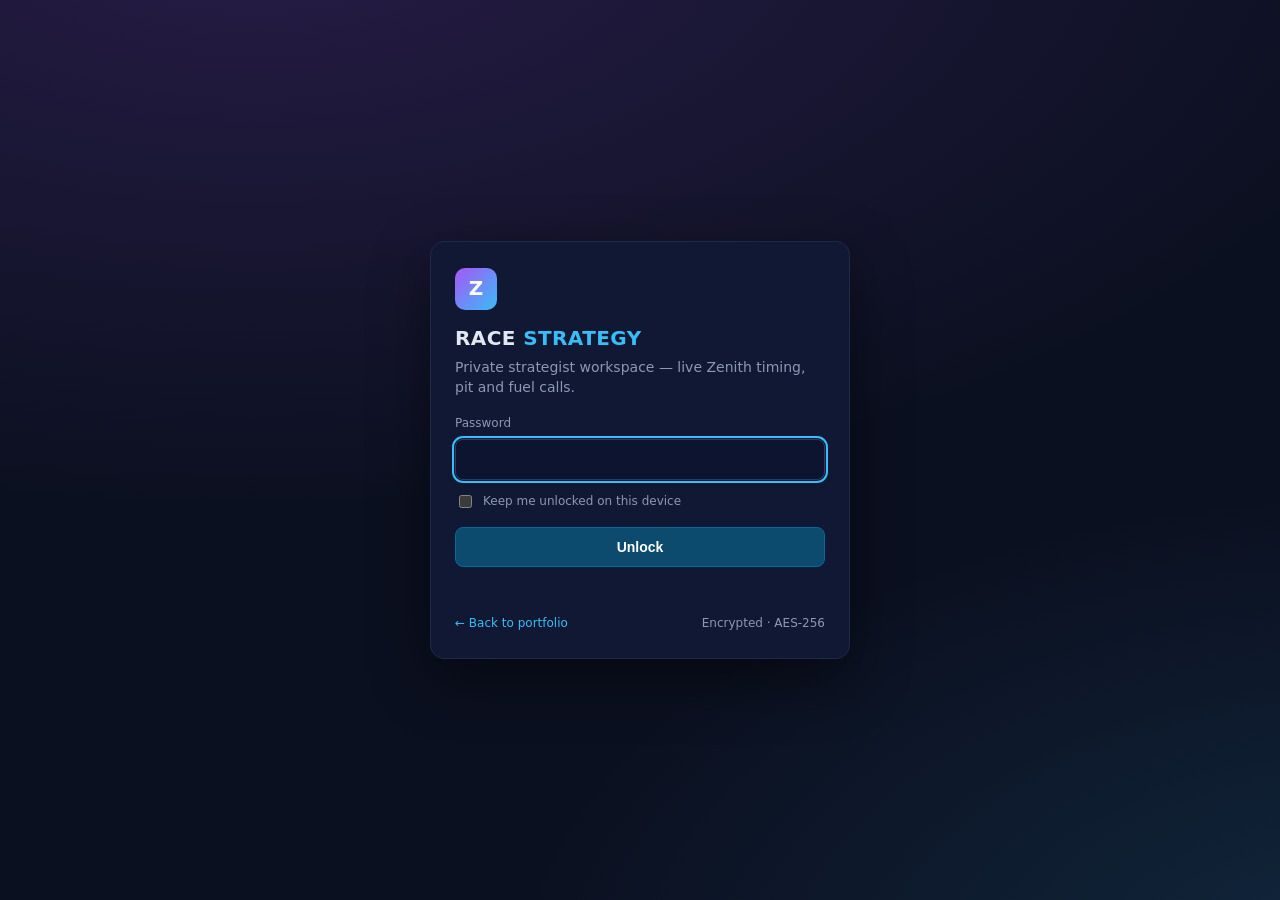
==== index.html @ 5d9eeceb "Add files via upload" ====
<!doctype html>
<html lang="en">
<head>
<meta charset="utf-8">
<meta name="viewport" content="width=device-width, initial-scale=1">
<meta name="robots" content="noindex, nofollow">
<meta http-equiv="Content-Security-Policy" content="default-src 'none'; script-src 'unsafe-inline'; style-src 'unsafe-inline'; img-src data: blob:; connect-src https: wss: blob: data:; base-uri 'none'; form-action 'none'">
<meta name="color-scheme" content="dark">
<title>Race Strategy · Private</title>
<style>
:root{--bg:#0b1020;--panel:#111833;--line:#1f2a4a;--text:#e2e8f0;--muted:#8b98b5;--accent:#38bdf8}
*{box-sizing:border-box}html,body{margin:0;min-height:100%;background:var(--bg);color:var(--text);font:14px/1.45 system-ui,-apple-system,"Segoe UI",Roboto,sans-serif}
#gate{min-height:100vh;display:grid;place-items:center;padding:24px;background:radial-gradient(1200px 600px at 20% -10%,rgba(168,85,247,.18),transparent),radial-gradient(900px 500px at 110% 110%,rgba(56,189,248,.14),transparent)}
.box{width:min(420px,100%);background:var(--panel);border:1px solid var(--line);border-radius:14px;padding:26px 24px;box-shadow:0 20px 60px rgba(0,0,0,.45)}
.logo{width:42px;height:42px;border-radius:10px;background:linear-gradient(135deg,#a855f7,#38bdf8);display:grid;place-items:center;font-weight:800;font-size:20px;color:#fff;margin-bottom:14px}
h1{margin:0 0 4px;font-size:20px;letter-spacing:.02em}h1 b{color:var(--accent)}p{margin:0 0 18px;color:var(--muted)}
label{display:block;font-size:12px;color:var(--muted);margin-bottom:6px}
input[type=password]{width:100%;padding:11px 12px;border-radius:8px;border:1px solid #2b3a66;background:#0d1430;color:var(--text);font-size:15px}
input[type=password]:focus{outline:2px solid var(--accent);outline-offset:1px}
.rem{display:flex;gap:8px;align-items:center;margin:12px 0 16px;font-size:13px;color:var(--muted)}
button{width:100%;padding:11px;border-radius:8px;border:1px solid #0369a1;background:#0c4a6e;color:#fff;font-weight:700;font-size:14px;cursor:pointer}
button[disabled]{opacity:.6;cursor:progress}
.err{min-height:20px;margin-top:10px;color:#fca5a5;font-size:13px}
.foot{margin-top:18px;font-size:12px;color:var(--muted);display:flex;justify-content:space-between;gap:8px}
.foot a{color:var(--accent);text-decoration:none}
</style>
</head>
<body>
<main id="gate">
  <form class="box" id="gate-form" autocomplete="off">
    <div class="logo">Z</div>
    <h1>RACE <b>STRATEGY</b></h1>
    <p>Private strategist workspace — live Zenith timing, pit and fuel calls.</p>
    <label for="gate-pw">Password</label>
    <input type="password" id="gate-pw" autocomplete="current-password" required autofocus>
    <div class="rem"><input type="checkbox" id="gate-rem"><label for="gate-rem" style="margin:0">Keep me unlocked on this device</label></div>
    <button type="submit" id="gate-go">Unlock</button>
    <div class="err" id="gate-err" role="alert"></div>
    <div class="foot"><a href="../">← Back to portfolio</a><span>Encrypted · AES-256</span></div>
  </form>
</main>
<script type="application/json" id="zs-meta">{"v":1,"built":"2026-11-24T00:04:00.447Z","kdf":{"name":"PBKDF2","hash":"SHA-256","iter":600000,"salt":"H9mA2txowN0TJxWA7iVEUQ=="},"assets":{"app":{"iv":"56y6urDmEJRoSZHm","bytes":79178},"replay-daytona-12h":{"iv":"wM6ebYPpcBmiesqk","bytes":190765},"replay-miami-12h":{"iv":"v+0wCL3B6ab4mZ4T","bytes":51216},"replay-vir-12h":{"iv":"zREegremCo8twMsF","bytes":120849},"replay-road-america-r1":{"iv":"9r9epmgrmFYzzISQ","bytes":66524},"replay-road-america-r2":{"iv":"gwkIuBZf53T2Vcts","bytes":67887},"replay-watkins-glen-r1":{"iv":"KZWw10fs/i3y7ZVY","bytes":66262},"replay-watkins-glen-r2":{"iv":"v0B/2vquin7dQQ3J","bytes":52175},"replay-barber-r1":{"iv":"e4GMZqLPY7y4IM2h","bytes":53963},"replay-barber-r2":{"iv":"UcerFnP5Q1E1A8mB","bytes":77132}}}</script>
<script type="text/plain" id="zs-asset-app">Rf4T5FIVmYD+sZIEp9bcLUKLC/WVDrzHC176yDgLmWcEc7cZSc27RaqGyLzVmsf6lpLLxOukFMbp95Zli9gu9CkChJnxF4vaKTDQe6Yi/mqD/Iimwhzz69Xy
+AZzw6QgP6remXNJsWyxvlv5kB8J7ua8J8cPDeIwseYh7vHdTkl7yFIo1dup1PR4ciTVvyGYOnVJM+qO85H2iVW2dEYJUHBHLJsC+/bgWm6rwTYrwUVxrGrP
69ZuSH4IfWQ3vOblDGqju0BptpszviOuJ9iYIjs61Cxm4ThmLsBNNP/0i9s0Qr9RPEFnU9q6EXfEGSzZn1UNF6lEDn2649XdrCVo4anm3O1vXD5P3PjlHYwr
ZglwHjlZjHSsZmFUxP4PGrSVTDxphzhUykvmfkpYLF5b7qqE8zj5j1TDrDOv8X3RK1wWiMA8Iq0UrQ/8ckt3VLqF6PAV02jgmRzf/iZGmyL6pPvJWk/xtNSG
MkFdLZJAzizJmoOK0U1v2VoGj8/4qfrqHH77i0RHvbU/pQ6BTjtReEI8KnZxyGLaLmbOv8ITh4gx8mGFtZWhn3f5RT3rmseD5GUCbOWypZ5KxTwA3THzAO2R
lVTmkPiVs623lZR0AyepgvtAffTXqyjHJI55nL698U0tGLRHZLSc2TnnviRe9wWnCHS7i2UfLHwBwTx9YNJNNQzIuH6QG+beqds/Uf1u6X1TueID/MZBn/oJ
zp5P4JawFVqXC7FBRX3PmZGTh9++0YGsC6M8gBtkTJ7KD/AaMACO674zTVxEAClRavdGRYkCaxsdwd4JyF4iIAnRwcYgAOvGbRx4fqSRe3JYQraG0cUs8nCa
KCnBxd+ne/FGQdjfnLjR4IBvG7Y2NrrYz+Xlljv1aGrKhql5TgEboHyfF8KOm+inVwNXgteQ8pLmtKksgH9PRhulJ8D/qyWvQpO5mS9QbXY/WrNXBCgQPVZO
JuBlnVkVuzuiegTjeL33Oz7WOFBi0JcvMOicExhNc81xCCtW29wXy9Lzlk4SqzMDeydhqT0S522CLTRmMVRtBemfv2tfSkcd1INFDGyfp4GgEg4l6tgPgxVz
ENckFiAVl3tXWYxJpDNbjSG4r3R47OIrm5WRaKx5IKzvHLaeRTqyfL2dGvGEX04sW5gcmqo53DzqGGswXn1pyDrqct1oLk2ON8Gjq89IZlNeGsgFYAani1GY
at9N9ZRKhyrjmwP3apl9hslyY0T3zQ+tUymZo+t2OhGqjDPWUm0n252lguDTMvD8r+rEQrxc8UDigqtCeTgb9XczYBJcCXkAQLUhmd4JfGdGZ+tUKag1W3lQ
gT73si7XHMc4kUrRIgjMWcivqPui/J/JmHK01GbMuO4zc+DiRw3575kojc+7GblEOCk3PqD2ysSXOmyIdYbpd5lxsi2ffSqmtWNJU/O88GgHBi03yNETlpqn
i6fJOESPk3hjI1zKD2b4IHf8n3jEgfsGgZtKLfBtuJ+vmB+mtWUenB+ob8OLcNopVtF30NTn45kN3FT9G258eRvDLbC7iZw+F+5nD9ACZ/s8QsZ5a/55RQC+
CswEAeUTErsTzXhQionhvwWieBpFfRAAFo8ycHD27hZ4KpNHWDuoevMbTTRKCxWupclSHekp4gX7awk7vNq2z/IBpbVD7vGN5MVKwvJQo2QywxDh66ApN6AR
tqLH8YqCVeyHqfmzbNcw0Itam1azGhTr5mVybDZ+O2s9/iaObxDDRIP1hwXP+IHDE9x/wF37ba/WB5WboXZNl69p49CjOPDyCHd3c457+9NK/vrHpCUteguC
2wfJTTNukYDmzLvfk7qmUOdrZ0hfNk0nqBSkJXPzvA2e6SfjlJ8ImsCE0J1HEHUDoWVTH/T02lZnKLYckaRyXaNz9+IlO7AMGx2OJ0+5F4u3OZizr5D2oFTh
D2pP7OyNVWZmq8ymu89WqrUyev0hIHqDF0fHTjHWW2JP+BuuxVYmd72HYBZT5zZyeY4H+/ovV/eQkpRNJcV4ZhvxB23mBRe3R9g4vYOEIr2BeR+tqqMMOuOv
gzNCHZtBTp78Pe6TjhDm2/AlKcAk7oK1TLPvGCCyMVgi7MCbMuHnV4n881sO63eXdheFefbFUA3EF95b81dVXCKsYrISKj36VrVoKPLPNYRJwOz2KJi/pLQG
WgM7yapVpaX3F98bS4LZeGHXa1uwOnl/S0EQOZpWjCMbtr4Z5OXDbPDJ2taDvQjpjUrqeLbny70504CsBZ/tcocfKKIxaVHPDF8NAHSIdvQn7szsQ0fqd8HQ
4LcX4dv9o2NeGXjHAJxhFKqUFIj+s/re1pHBkn1A0xcpEiX91HvpOJYvpL/1aZLCch+mvlOBbbu6Uu/8kZGdda8sXU0V0lQFrbQYB1UF0JPZEBtNfGEziHdp
rgSTvRL0ZnLoIH4YYlDe+E7RsMj/2pmkQcjTcLIYbRhDPSvlgURzU/CupggNq1W9kWpS8x5TG0DVAeRUQDbycONplQzazwL5s5xjeIRWq4IBPV3Ug5YUjKTS
J/mlcEeNt3+cemgjzQFN2wJPValS+qcufuURbh2Ty52Vh3mEnionKkA2gaAsFgGhDhKjty4svzZQTrCSLuMJmv0h7cPCKmU0/7Vmgfj+edV5WZhZrKhUdyNp
AgV3eug34hNwimP33RvbznPMM7whphkyGT37mbq51qC9PTT6aJCZOGZplJ+ddkQlSQshEQda3iZPHKPNucj9OVhWEzXoK+6MwYV/yvdwSsv9MoLjztDMoINg
7k6LW391spOmmPEBv7suIfU3qzqbP7sA+D7fbY8UFCP8931COeoD5oYB7lZqvB2/c3HJBas1D88fLTljxzLMcaQOSGvaBj4XSEY19rE/GvtfMy8W4uRBHNZ7
ij8plV78sTUEc5j4KaiQXbn1zTonWuhkjPel2i3ZujC2U7cAXAOHfi8nAit6bNfKjX2U9QeOEbxH5ItPG13BkspdfFKsenWgkTDcYwfPAfSfiUieE7zAUjM4
QbYYHOhAGgxTRRRwhGiPpau96UXv20CoMVyXy8R0cBbX1Xmy8LIHF20NPCr//wsGgRTuqocy7YTK+8PhKtuM6lJvw+sJJOCz1Oyu4h/OYewGimv8Q/KKB9sK
N1WsiP+QWStnNpfz0AXJIvWC4UpqCQaWG+paqa2vWi6hrntlZYbX+XJS178hnPKFAIjf+8zOyWo2AqaM3GolCNHQSfnrqKtgt7ixmBRx+5lZ4tcxZHgil77e
7qjbazRCsXUls62GK+fZIw1zKiCrWVLauqC6F58926WPipKFlOg0p+vqhky9qsUs7Kef9umg9lBrwVijpONcP+fQyT4YZdPio2q8s6TdVPyZz2+kQFlfc/YD
GdH7ZqHtInI5nsvO7d62fiVflD/pwceIoG1A/jxyw1wnqzamb/9hLKJXnLp546ckll6Cnz3I6Mq8lYHkSqklEcaZ08EiFGJKS2fC3CRC8Pt1uxnYNsvetQGy
oh1cDMtN8owJ81TL4hMOuh94eJMUVq2lChwUeu1UMYpeBrDjXNHvtgBpXc2Cqf3O3AWpU6wJY2JX8ZZcD0SiEO7WspU+1sped9J+mKFKoARD/Ke6ojatIrWI
LMYOqXDLcvm/yI/+YzKuKrRBeLB5s5HwEilf9cXmKNGurlGsO/9uk6yiSfAUGsmnU9KarL++wB9IghmDMmsJCHQLKBoFh960l4398uOScKrPLX1qlrN2GLbR
XTJBPkYTyAQXqCQR6XYSrwmZUSZns2SpzpKxdfNCutFxOYmHq/Gdm4QtaBmTAfynSOOQl4PD87zrFcmSqBAZz12juatmjY1G5kSZY+q3dp0ZN27qlQiNo7uW
1XRrTv4f7MY1AgQ++ijT8lYofNpC8vePkP8HcNyVsdoIpdojhI4D/5FtmBGfIpYhXdUvX//43CtNiEbcP+IOe/kQffFzf1qOOlyy1KlETHNjmq6XNOVHk0h6
8V5+w+DpCkrTuQVKcQPmY/BXWAGTq3tt1nJzCe/KO2Ezh5ra00YfgLPXG54xMjGpvkxHhT4q7LBmvjNqOlgDaEuFLjrNMdfmRbHDhcSzCPY5rsGXtCJ+Hdm6
VSs66zEXnk1/jTd9BIdQpWd5krsIzz5Rk7kn294AJSxrzppc0xJLe6hnDgF/7our4InLFOfOA/UFFeOd9iH9B8Bj5aA2lWlsOxBiqVvTE8WJAcQe05pZuoCj
ziGTQmR6rWHwMYiGGzNXx3T4F6oz6RnNvewcsDRmhiwxaPkJEgH4GfBnXDeYrWL6BZjp4HCK2myXGVXlQQBwxEdQn1os3wqW37Vuq2SEFJV9QdsuqfnylSRh
bDOwDUvMTr/BY73uj5GXtV0pWJIoZTzPKZvf/EKPo9myjAd55Y80Cgv5yCoWKM+Wz41cxR4V5Uf/Vkh0MkiHYEbV736V9BuaTfwNddwAy1bT+wMpEMyD0ZrL
9Ezp+U6Nf6cFRfLEk1rha3xzYb0KEMPxjA8j8wpy+qRtGqFidQ1lbhM2iJFLOIMyX2hvcISDOzsc7/bmrfYSM6/Ml88ss5U2+u5Ny+BLbAS6oGQIuxBj6Z3L
BledoEnt52PP09kBvR+7+UdGxQ5uR0n0iqf26GcgCMicnd0q3ixZXdraFXb3ZCtloGUaaWWve2NC5e+uB5kw4G6PqcQxKyXYJ97IKwQFhl3rmIURl8ecDrBW
PGWpGIN3gAlnbG9uNWENA4R7Yf+xqDYdQ+jSkOVueekCw8eKyfhBrE+audCskfz6mZxzhbxoVkyOx68QJ/c+Qr24gDn4LpmnUvObFaTLgxpaXzjREjGN8pZ3
jptkAZb+PLRIZzaI0uoaV5Yd2Q5q/+y8Gch4l74A5lgw70Khy8IYwxeg6/BRrXjHju1S4brzkP6b9YqTC3N9/TRphNgrhrWDz2+AZodtLRdU+PcEhiMUCE3+
yDo4qizEoiyBW2nPIPts+WDFmNG0/o7y5qJ69WBWhBBJ2635w/gCsiRdMsISziQvByl9hIqnk9yJ9demH7Schy2cH9R3icvIteakpjmk3p0VSa19Nywj+5e6
hHSTZ4r+aP7gxqhkC8B5PfjYl9KxjdGOtET6bmLmv1RLPPZC/2FllSDPkzv/+dziFoaIKUwSSUG3nDO6EyCo7oi/1xhuZXwXLjYi2/cn4uCr1KrBaM36/WAh
0qqd8Cy7uZt6+d+OoAu95B8T2zaOITSZ5AD0lIF4oulTGD+dUldRMcI5wDZ2UiKinXHWh8DJ66DLNXr1MidHlUFmFnyWc+kVJgHJCBpR9SPQArmqYrsZV506
u0ITpjM2/jMSUrb+VbSkLY6m7mTqcj/r1v1fg7YvKEL7Esnyliq0gftFYXVvUVHaC8fqS3p07qodSMalnAqLTVH95k9S2vJQuCmG8ri09DPeLjs7yuMM9Eg9
kAVWtQX4DDrvievwlwD93GSkPhbEEHMHhqe0phV/9iNAgpHfLO8xYz/fKVh/6Fmg3Z7fjo4SX3dxGsyPY2bj1ueu/y7N7V6lLLf5LlZ40GCTQWi9uVBPE2w3
k2uGsVbNO977Mh8dDFtKyWYuE/+2KivSSjos4UpkW3hjN03HDadoWwhOnslSZudHEgwkr7u7cv7bUJMWNMTLKOmgCMn5VecMR6laiayvqAPCLeC6YoYLbSYa
/m+0LgQe0ZfbZlIA8td/rJq2syqkqolVsF+G19YmP9iiafd2ftHwm4hZJSKjwE9lpTu94/GVAZzVeXYmlTp8M4Dw8WfVaTsiGHxakqQyXmefpRWY7UUF86iX
bkenTZ7mn+cTBX82STU7+V3RRZPWej1GnPzk3oQqU9LY+orq1EFpgWPCQVfEsP+HFPfeSEDMsLZAq/x1lrSkl6HGc7xDqGeINROpGBwQ7KQHEc8jWpGNxpJO
OjY0Wtlb9ZSrE2xcU9X+cOMI5cSpQxnhKil8c1lMejD8ZFDnaGp/TCoG/Bu7OZxY2hnirf1BI2ktIua670kBix6blL769X/iJn5acillbgfwcfbIoWms2HbU
uFJCL6q0EKkcyZhBA1zhhKptAEqEfufHhWPSXxZ1qdpcMjGHTuesML2+N7IlPYNBjzZT9aVOusH3MP3uNUhf5fQbQflT74s0eZnGu+peqI2vjUCfOEvI/uyt
alAHdFha9qqCgMRsT8162/aQhuuMjjh+vUIFzTLQBNGs40/trWBDW0rm0+9VQ6b6VdY5K4ZhW695AJEiddb6W9yIuyp2z8pSdBHaF9d1wU5CjGs2b+6h0Ih9
PAtGhuFMnk0XynlfnhizhaYOVS/f1BYQ7OOq1ucRG0GqFG5d/YUqerjT+beBBL8dJVsdj+MBuOs2mbzFSVm89rXKnA2rX82jAOOvNZp092DHX5FcMB9Nch4h
eR+8u5KbZhBFiVvH1qW49YXKBR9GwTReG62Lzew5W2ZZY4zYGO99MYg26/KXtorTptcdrUWwwipswiK9M6NSBGvjuAj+CPVOz8W/aPX85RloNnLgKfNPm4jH
n4bYxphWDkNdJLvM0nmS9IP2bNcpVoQUPBZw4tLEcZ7zDWHXxzVlgXwZ31liUchOQZbMFi4TaoaQMZYNZwXoddUHkrUXK4dT3icTLiunQhS4kke2j5YLj74X
vJKxdGA6E/vAoH7XMb7k9SrBWyUb07VPkhrsaEp8jCTTWl+iSHlVkK/hcpZxXBYgZwra0cgSmOUF8sPQ/R6XXyWMNYXAIgm/iiP0DVG+oZY+a50n3Qz+N/5H
+fMSsulsyZt6sKwFgivL5jzTO3JJ2ksqztXwui5+QzadQeVaBjEnVr9+u5DcSqJ/kalufa3/XtVWyiCPuWNPW5KBNL191un8Lx09cX1d++cMbXxPiOIhIjco
mj1cfxoSex/B4hOmyfUwZQ/nCxwaPeRz2SaEgQz5IiZ9wFYKh8LEq3o3O/9pKxBrc1Nmm6n8x67TMTcxUoZxi0U5lEJnY3JhRUn+YdIkcG+bHLMr/qj3+MiJ
90XAIaIhDthgSf3H3vaMUDEMvzGf6zPfi6UvnvSk6LaiQo2/uFmxcypNiV6h7PcB/+91O5HtCF5mJpvntYmD5z+bY68ryINmJi8DU8LWIwohrH1kFbPTPwFa
tXDb9CF2FCQ3aK3S3vkB3ApExmd8sT/OZ7H4HwBrtDQh6QifjgyNgPxqGEBtNO74pnCe/uk67tfgBg7kw4B90Lb2wtEiX7Bq7rhsKHU33HaRhuDqYZbol5sb
GRzPyszFBiKMn8HAE9WRfYwfjn+dZD99lsU6fu9h41c1Ka4+0aylBIYvkFtgb7v523NFt5s/0DbUKOhIg1esiSbFNkO8qQpM/tFi2lPKrXgWfAQm3CqFxHd7
4ETcrqgYtjELDDSu1noVvK+8Sh4FMTBBpHcSl7fCw7S+a3StlXrz7lv7zWmH+tdFtUzCnO1DxSdv0EvkCfDNpqqvK4W6zbA0jD6lLR4c93MTQ2wU41qZsfr9
/zpAbT1fDFPCULktUW0xBrRk73cmtMfcrltBqwthDWkMxoR73a/VBJugnhUKoviVB0oYWAGDFEAwfyB7Q30oyBF374Daaynk8I+9Li7Uutiv1xMhCCoC2mW9
qC4T0Jzc7PDsMdjE5920aAHDhN9Q1OmUu9hjMV7Ds/N+kvO8lCjsiwz8zvmBgTq4yFptAWiQHmOFQ8eAsWi2fHVM2fE0Mj+jtkc98TlYDjMjXIprvd+n9boG
AtZYBdBK2NYjDhh/NhNK/aLkEItdbkZob+Uc0PAqG5PheUmf6Ce20T0fJP72EPMZ+XXQZ8Oe2W08D/7+WZEwxAwNmEvKfkj/CF/8i0YHWM03gb614IgIjcBT
//dq9CGYQ5xIeStfUh4Vgs9RU/gx++7zXI17luGcWRS/GY2OxciGL7rTBME17EcqNJwmkqp3nITVU1mmSnK0NeS/f9a+q5Wk8HdoXBp5TO+2k4S7XXleEwcF
MZXV6FSBYmHdYkEmFf4kb797srKl08wU8z4OLAhiKdQv+xs7wFGeXFJOmvZjO0RS1CSLED7+8LBl0d/N0uH4U0nkZNvn/WqjzKwG16r3f8NYFcHPDgb8zuJI
GOpy5oL80V/Yfs/X6D3EiRKwGNPb0Z75ISUGeY4E4pUZXpNwzkcGuT5Ti+GkXrEJV8IwSTykCqeRYivIk6N6Tb68AL92+s1Lr6k53zz7IGhTM7Brz4eyTebR
L6+ZaSDQPP7kyEABvHU00lZfqkoon0hkXp/Fli3qg64g9Wt18jSfGFYMibhQlDvTgc5s5VU1tHt9TLTyMBrjRViGW2OlTSK98hVUgk5HTKm0PUrl6CT5ugzp
+srU6NnS7hdDPLYJfaOW1NbTeYTlqc34CGcZkwuwfxIu3bM3h9+HLjcK/9bgbw+p1Aelkf7kvJHJ+nFzfJ5Gwpr/Nz7qrtJuiSMa4snoSCJkVil7fcIlm7ng
3CxO7ihfAxILWo+BSSNfX6/X0Y6pY/ICH7+BMuo2iy/E6hhVBVcQFO9zMsJ1M6FhIuKoFc0RY4xQ//oh8CpO6rJtUjncGMMcSJDXLqlwal+MBK6rwrMy7JjK
z+HBK9HZA6uXcypL9UHJlXQI3ghY9NZSgBnTWKYwsqDRzdH3sRnE7rjkOmXjoIdC1SCuCSZ4KYHwAi/OQm/ZbPgw70d7PuIsErgDb2fVGk5snFm4GRKuLndT
Vg6Twdmje/64b4rquZ7nzvaJP4XxMUaJlNCzJO/l1JQ0EIxtWVaghOhB5OBsUamaf7NQJmY4ICe9i/6rFp8cKmnWsNBSrjvPwCAe4pSLyTokvnJe3ADbfDL5
xnd+KJRR/qt3kma/3uXS7jG7laywaF2VPRJxAJ74dC0Ubrpk6KaV8WtyZFHM0DQNEmYfaDZMaQ4TOQRfnMqz+vTY1zvI60TL3A3yxtiFynoxAs1yxrBu8ayP
TOEd6o53KL7x7Hlt8OXidR2M7hkPKzUyXAxa92RhZGFV6DQuicEhH/uKssqMQ7K968YtArNX91S31nE3z8tlqygV3+Fph7OCkp3G+2vzaYLxt6t/6v1FAcDk
RRRhJFyH+ulqge/lmFDKNW0uEN0cEwtR2qNng9cmcg/mwrs8ts0wlBUyhkmLZkoN2pz01Vt/lC6BM2z/BRMMfd057Wk/uzvA6gd2mVgfRgOgHBGErHuv0RXL
YLeL1dlmHlcfTOFU/GucMtSWv1NOcQMIeLyDG4gfTxymcHwYpCz8O5Vj6Mv1X9gQT7RKGHn5voRfIbSW9zv40EyLyMQI3HjUonJMJW93WxnZ4tcLvHpNqRB4
9jfYiQ58OaojNsCRefIR8NYOTWW1V6tZh1BKjwT8WLGMNAxW7JQ6+MXmNsDOqkbyhaui9EuXpuvkw1OrOO3Ecrn4VbUlrmicKhpF4RnOfNcPvYLVTyZNC7HQ
nWXkGefxvA1q2i/qw/JNR1/kGavNY1wGeh/IPRKgXSiWDwE2FCSl+8m9IGbOumgCZnj39uy6fjRvtHTEAyxa665ENZguJ/2mXiYOLdw+kCSfpU6htlyysJvD
+aIglSMAMDMsYf+LJPyHX+bW4pKKsXJY8o13nE9MnznLeU3yTSyLV2S+B8KqDqFzWtX2CDpF1y93RrpFfxten+iydYwg/LrMJUrBznmAJeqpTlLxXP2QiLjN
ozj60ez3WIMIAyqArE+Ml/EPeuWGHkYb3uevXbVDk/+90JPKYZWg4ljY5+5dvWJ7zmYZJx6bzy2M56JrvGYPs9d1+O+IrO9WMJVMvFypkX4qLnSNdk23YUgh
Na2lZkOxVmWQMgCkDpxK01t++x/S8DvnLO6FuDgeSbtVAVyOG6YmLcCtwhNyCHyPlobGW5gWjuMqMsewbGPCFL9E5jexuhHFm9VfpDmqGm1qBzU0AULX/ZoG
Jv8E5sjgrL+XzqT8F8OFViN4aUlZdHGODpmFEfCL/8N7xOsBY5hjusWc6mypVG1ggWDbTPodXagWJ9kBV3+y/NZYXJi7smt0V5hsXEFh6LtTS28gJPRQIRJX
nrRNnKpwnsyDRaPfippwZN4YivrcqI4VpDIorSRuCMisYTC3k92yHOkknWks4W9wng9+VdMMW9BEGldSIZkPAzBW/VgdNWtbuHcqPtWHLvZHhc89T6CvhguW
CARh8HBx0kTG/fWM4N4jUOKvhrKogOP1vdcf3AvMCGzGhhctMBsTGumDfcCo5j24PAzaxpYcvXS3a/3s/OcnkufNOLrCIw1N8I+JUJ0MhlchWQkhVC4vLCXm
w7n0yiow1uDy8hEeOmGiS5vcafQf0XFvwUL8DwZMBSWco0SL1J1JiGPlqZuxjNgQ4uxBlR/tvlOSLztbetaijHo9bS9EXAdVonN7rh1T9hRxGZPudGMsdn/E
iDbTa9D4iZwwvZ1f8eEibI1hrlXpyi9/SKuWEdKArUBEjha/CXM4jcpgSMBs2OFBZkNUMEJgi66EmScu0PQtgLDrEWZfbHfjNhiRpSuBbx9VEtRX4Sbb+rDQ
eYtvYXenOjeJGFGflcwv4Q90jHscl4SBqh2041npgqRmowzpUA/kd0oJ7+RVpEMGvLMsV7cbv2GFn4CWm9Rz6c1ISLVdiNSkGh4Jw663rpcB2HMCSdL3sILS
wy1ESrS/ZysEq4af88RFTkwvcvBfJ6wp/uQ8QbaZrPBQOfpMrk3B4GaY7P1mrccZMex0GnUGgPjjEfn8UguBM6mvd/yvYFEXuemzVdgcbWnGnBcUuZA3NdXS
BclSrvtTgGR6Olo0HpMxApamoU67xhxGBj+IP+Kg93fX4Mlcv6LjPDez4CH/bfOHJ4V+qkvlN6T4bvPehJ1mDKjJqSb2K5OBrUn/rqHRlai6z6FlYXCcBXoS
unT5D8ZReAU+PZPk1YI1LaXBZbvGg97RmLIy/WleFaGb8CP0i+fH7bWjraxP28m270YPRd0uz9Gu7Vt6i43J9kqxI3BJ3oT+XmKOAVEClM2sXBEokEJZXK/V
vIZ5z3HI54+9UchwBs4ihsAOPtRIVinK+otEdHbWSuwbbsc4cyhp7RWp/BH7FZfsad/AKNSvdZSsX3rXF5JCtFIQPNrSPdDNYwQDqwlrsbcSyI84B7sM88Cg
KWdBdwGroyOVpgoMNEO1qE4zvRzRR1c0tf9hJ6+i9XSwshduSTzdokCSru+/OON4kJeSv7YI7JritGHHxLOTIh5iJQsq72q91bjj5N2IFUtOGt/8jUo7hpm5
RVzETI6woibUP3uFL4s/HcOarQfB2xptLBx8VLVk8mK4j3DobxTGkx4/dAT8NXBT/yywRXAFlrRb6nPWKcq9IT/utLQt46cPCgR1E1WabEfayAhieXxwE/9t
tTVL829EP+dAgnt/Mn8M8KFNrAs6aGyuofkC+v98YmWrc7ets3oL5Wi0xmlp2U7q/JSCd0qMlApSQdriDJsFmie4wQCIzUQPff3uGjVK6xDsQWRHDCpz8rK1
hZL2HhVUi9ASu1uIJZjo+Ln/qg+zgCCQ22owBH/b9ah7bHWU4hydiKKPD6eHdZbwXIOE9die1F1LwI6QTd6b5mIXgvotGOhc9n5G2cYnZGWTWKtM+/W1tjM6
yivdV0Py75z64KUK+MKqhUY4WrZZUPgQF5C1SOBX4U/rmkHp/PGvrornN5p5z4rMFX5qAH5yrLokmNKip9Hyg4TMm3pTWVDofdWxjPPPb5GD9GsrueYQq99B
e8wOwChyyDHOR7iDJ55cdcAkgfdWBkFHQdvgHKNnYc1sJ8uQh8F1Ddq7RVY0BPj8BUbkoE8ortaWbe8KUCDQy9havr3nX7OiJy7FVF92P9boiOcocCJmX6Pg
8aRQP5CaHpVO4m2B1L3iY1vQ+i+7ksXGlmluTaGR7sqnqn19SUVqWDh0v0sVE1PJWOsuFRBw0CwajhCsip3N0uD5lRQYZB8tadH0iuis3iAkh5hZRcvAVIrq
q0IAARVXbamAAMCvfWJZ5O8oBT7g5ApYmtcH5Q3L9s/s1yW9hb4wFuzdzrymlhodhD4qNT7eW2LQwJj+2K0Whf/KZ4AmFmH1J123n7mqf3hpScQNkWzlGIAX
D62aSKTo7DZ1jw/5q/K53/3LJBPte6s0jMxmx7bQIvpXpHKmQQexm+86rCzZ/RI2Y8F20b+8Z09Cjw83PyzbAuKh+V4gx9n6KhjzgHTo4guTnXgk1KSdvT1V
2BotFJPOUaWigEiFZMP5tAM9XzU6WatGI5FBkOroq2dbjlQ+R3gykmu50k+MgPypjwWjbCQHdDwkp/Jyox5vy3cMBB3obquxavvFCpFOlFr1k5zwzfIuulYj
DltqETyE41CmZ44HD6xX2lLqymjWys6WEc8rRdCSlLwxOKqyh9ODrhtYx55kGnPgEA60XaffH81F90qZcce7zQxX7RjkdNRqGbI2bXx/mnDzOYjflsIcHZIN
jwCm5IwoodXqUxZ9PhICI7+NXhTl01INH7fqju7UuNC3RMrD79OsaOtXd3EEYOCASE8tifUtwAbPDRik2sZE0Ox6xWYIs+SZmLv7upr6xBZitAi/HgJHjnJh
5Sa1u40aPjdAWNexkmiRtl7NQ8DLju/lPVXWim0HFZN8sxGvEuySA0915KpT2l+HmkiKQgrrgU5v0BNFrFjHJlANzkYBBlO9IjXndPiZSLYLBWBHbuNdWICX
azqoLqRd/p/nzRAB0beipSd9wBraR7eMnC77ExH2sR+66M3B6WDwUnMUfH4crh+EI5oyXJd4vvveu9NXut3WgIHnSbDTCOt7qJn4yHbQmPd8ZyHIPjovyvNG
mJVZgvKzhxPKfSaNr/Fh5u4TT0Kmlv3UaQOlL1OdgRwBPjwCgr5qBUxwK1Pzcu1N4ksi3Qy18XpaLokyVoE7s1O8GVaxliFlIr/QWuajJWxmzNfL6wniZ3EY
N8CmaOFBlkVQa4AKkm23QoijvmJdpwK1ncnCehj+/qfiQS5L41nlllLpWXi/gZDW0fSZtmE0IEp48WNSHNyxNIzTZIYxkWFsgeRvJrrDt6wHypfcVJsCPp8q
ICvuvWrhoqZTcOZzAtOj8XH7f0KX9ceAJSwueWp0N955tUXriupOFbQrntF1YRCjiIB2TE2faHPwb1Tw2n0pHxS19kNmUrS6rNk4r1oFjqzmKfOqPrLCrrTg
b9GEL55evpq20N2iGg/Iy+9if0dKn1xCfboufJAw4hNEceCqiY+Ny7OZSnL+cTSu10QL058oROmaVwu2xFImfjPyDvI97QyeDGVWdKno7AH3NfMbGu20SWcv
sWP5T/+n1rsJ7ILMoWrqKJy5zTruNsyuXQ1L+7Pv5D0aqrmqVYjCaZTnvE5o0ORZmOmIT9RLQGnPnWKAWFTqYhnejXI0l0JpDbpKj6qVW3g2h1P/j6XGHjf3
5F6eLNbYJuyt8wAvPtiFnrtm1a/tbKP5kYXhqYJPXq5YV+l/y6qXWvL3NVc3h2VDVBEQu+8DfNIgmNqniUwYNjYfPLCfiC9rkLl8wYLnIR2XBnUd2r4Zc6sJ
rE9Z3sv18OykKjXnAuRNf/dDCU48iEnqJMBQycMkT7dINXHr16YYj1cfR3XM069tdWrLWzloflKKK5XE7AG425I88A8BjhAPJp+1AloNEEet8kX0iOpZMHxd
zB1Y68EVCYE9N2serzmrkzJPJfvgbJljWg8bLRXBSNgPIXJFdnxYCMHtqF1q09B6+huZbOx/C6UkqIVVtxAjPQlmlLmxJosMDy+QozMo/Oqxnc7JbNcTX3mK
gVFiRawO9PtV3RIxFpmA6jOKhkELP3Gls8SJlOFIJN9Uoe6+80nE0arlER3Y+I9u7OtXFe7pLUh4kQF8VbBZ3I2Ja6g0IVPL7Fm6STHguHn4EU7qAZWV8+KK
BxNdDtuvmNnKwo5HNGzO42He60CNqR1YdWNnBmNRkoY7BxThTb1/eb0ZKBibcrplE6frMPwcH9RjlLa4nduSRKl+tmdlsuJgtFCKa5HB4GQ6T8Erp28j6Xei
f0U5npVvRw1a2KlZs96iGjmAv5QneTjwslJ8X1TY8e6gBJmT6SrNklBW+4MV4Mhgzs9znBSwkWGci7reh7KF3hvTyKqt2roZL31ZxSjnVH4BbSLXZfUiXee6
ib12GtAUrRPWoRS2ZRP7iJJlJHxFbl9Nrmogkki06uTmrZOFsotF3UQf9ylkrWWpBds4EtQSyQ1CLDCR+J5waQ4P2ag91OjDr38FqmO4l+UfL5TO+nNJT2o4
ZQfd6eeuPc8T3kCn90bmmBUc319ehM8A8w4Sj97D6ZyznDGk9HrpTKkScId7oxAW00evLun0gg4CmikLu65OVbZr2vv5cb4nJgT4XYjt+qFf9IK55po4bbib
eshqzZg2CVBSLWfT36ZXzVHVpl6vNdmh2F8MwHXNO45D92qYjnpN42om+ExQZfyX4F8r5+ypXfP/sN18bIxXherHPgDvCa2iLOMNcCPdEKVNgLh2ojkYEcLP
O4rXEdvA2JpizuY5DpHAMh2p23N1o2S2hczW/8+JaHAXlEbOthprUdop8HV9iK2/GfTsP1p5MY70tQ0lMlwMhMdJNmT0hMX8uEQuebAEP/vNoqCr1OL9lMWy
Fa3NUlYYXXT194aQSDz9UzuuCZLXkA7bBExdwToVM3swoYxhfQhlf6pUGf9hnl/QAPbvLZsycJS12MmNK/P2opq3i80vMWf6Ojrz27YQQSkHWP4GEfsYVGf0
RfP1n64BVGvZ2roKTdYYoHgoHSCTa5U6JZWIa6Tp7QwM+YeyiehBuvB0vIU8LGbytHJWfUiftJxTDHt5fOvVjqCCjpQ/sXJfDuD88uEGB2SsHkv4VpEPO3yh
i0W/Hi1qf4UmbT4gJfeiOIwTB1DbZZtGOnoYASblxbM2/V0tPO6KrxnNtlwi90IgIX5Oc4DJZRFI1ctTQwpT5N3ELJTV/ZN54w6x2ATuA0VIYBOBrN81gbWq
QXjHCV20IJu/3F/NiYDbq8o4RP+t0zVVdOOeP3WbBdLEJU8wQutw+qMz5Gr+mSYt7x4ZBRjwbdRjtcx5xUhNhMvM/Kt/QtAivSs1vqNNNbiS5K60aQWOx+lv
9cx+DrR2C8WuQtVi9KwQAidDBTnNOilpepjiqvhBkSRwKjklmxXgvVqI4PS6aloZsCgvmDAC9Qyyw+TkyEEJ6bpxPI3EdmNMr1soyvh+r56XTA38RhixuPs7
ORxPz0TGod7Ivf5KSAAmvjfyhRP6Nf+b+FV24Vf2gRK8Kn6fDLb1BxtVAhA5yZtrP/OJkCnxOSbMkMjwFgesOp7LvVkoZWG5tw7EzB9L9aiGTpWMFNPkDRxQ
Fvf5iCtqeb6RVkXs+SbLhkCrjak63KBvTgYAkzoYcYyEgsHqPuRZwmj2uJ202lkHIaL2X8OsxQhXHBstTkkx96ohDlzCq8jzTFkTSo8DnRdr9Juo69WR5AyO
jJrMFLNbF0TPgDGnGulnbmPmz1uPZT3tGO6ZMygbkb52gybjC7Sw1QSnTtdK3WlXg4U1LP5WzXzOv0MAwJKkiv/yF0hc1Y2NTJMpaL1EJLjAsWv7zEjIjUKq
iPgPjEFCKz/hmcjjYPek2FaQ59pTPrK0As4f/olmyZ19uJnaQX1OYvnb2BLnRSGH+9kdPTQ8Q87fW3zVkGUgRAZzETCqQOCt4JcZxLZnl0KI8UJi6zzGFjqq
SL3fI6eM3RFu6oCQXdEOvb/X2TXiYq8RhejEgE0+Ci2nRLJMuk9kQLbby0i0XBuiUMeGGeVjqnX4weAtAQC4bc3484nkdLHJWpiI8uV66meoJmOBhGvtua0C
N1BKusxtohXeBTtGAGdm2x6X3zryGAiCNkplPz6fB5AMdZOgcA+stsTe0g3rSNjKYK8dw1P3HCN1bq/hLqdJYwFENiyZhaB5ROQ4WaziZGcGdKvSPwyfqAUx
9bMQN6k4/KCR0c9JVggLbc6rBULtTDTvvRb3WVmEYYAHb5F+DSyllyZt0A9MTZ5VyeJIDaLdbgPuCz6bHUrkGi3rETEI5Rd5szEWraC2VuhKxKroggJU8zwv
zujw2AJFpC4TQe1ZmS3JYOpkpqWJV0F5VSWAjTTJChPpslt5qfVPCHbnEMIktQ0ir8R4XD1tenJLsSlEcVi/p0Rj+cVphkmhVxK570OSUgtE9XuDV/x3Ceyi
JEuiPUan0NtWwLnSzEPL2aHzPfZNY7GBLH8o7kmAR2OvJu1NCUzY5paMxU6hbeii9vL7nFDJpw0wrZ1LPy/ywDZmqjMpxG31hiuPLy49qrItTQS1oZ76NxBT
BKM8uFjGtVRtf1TlowMP0dJ5ViqEpF5okVYb7wiIFDlAmhwuY9DqRhLQT/Xrn4F/lWKSjeeCXYMCYnOZQZfPJLj+y6oz/9C/5+FU1Ym4zLe1wGT+YLlrlsIg
ykQre/IE+b0UddexIPTircaRPym9nFNOGULnBN8DXkooqw1xNEXRXtRjS3qwT1TLmqrhC4eEmeHVLIuHaqs8jCLhzSCn71rJ21sJBn4WqQE+2W7nXkd6O9t1
EgORWk9x6jEDJn3qwTROliIfd3xJWUF2aJ57qIF4nWoFAd6eSOB39+oXJdq+jm23MRd1niGtPWEGRR9/5M0hBV24wkXWrcjzI06xhas9mWL/FGvjD7DdBMyl
PxeC6v2Ne+hIM/5SA8aCTVCAFOS/y3ss6K8uo5fwaGoo+LXu2jhxLc+XODI3RNBN7VyCH3MxBdRjI7YiMCSCUUVrLJ1AJpKeqr54i3g2f0gkw4NFRjeGYYoX
113/RMyoav/yvkmW0J19MMPnKQ7LxgWX87e3xSaJ894o9QnW9jolnXWeZWi4T3NI73qr51eVEB75okkYj+/LcM213QsAclOEOJB/BDyy3GFzc2NnejBocjNv
IIP7nkgbXfvO4HJMbxPth3h4f4hYAcd8xFcpK7QUBrqkT3lyqkxsomL2fHGwKncdRs6Dx1AzF3aPfXNIzbL6cNr5DozWWzaz5tswtTxtumdmtkEDG8Fmk71h
kTfPejElervVHrqoSisd23UvILeCYt+CtmNA9rv/vIHbJvac8IKuBsgA6rsGN/eKz25pm445Vlay12e7aWGqOS4VnhK1fLBnsE24hConPK2w+er2dMvErR2T
CIhyoNqY1L6XSpVQ7QCvxVnyIEwVH7zqiDXr3WGaLLbnjFY5My6ZA8kahjUEju/mfhKe2TDmocZXfz5/YzDWEvhnU5VgNOZB4TCrieGPaIx7M0GHoqrXRCim
4Yp1ZKwprYwX6I+l48r0AirTBU98CCAk4va1IKzarG6dowSSNcRunEDQcy/iDT5tv+Fp+oSifH2ZabBWuDFquyNSA85uTmMrKd7enuohds364QxYCerKUyjq
0mCw9Y4DQrcF/8Zy2/FjtIMaJRyF9S/OxCCRBv2siagj/LyDtMLmyy/HxiRNDNUKPDEXkpBIji3noU0YG4D0PJIzCeFJ5Kxdrs/AhE3qdKH3Gal0loljSLkf
c3W99D0zIHyFSJ2CMPSPFHjuKYhrwoZq2o3gOntt+4ZADrt3VghDWEG+QOgx5D/D4V2bdIMlvrKPvYspdkwz7wWRip6SDJD5aENFuQ4eB2+DupntCPvOZfpe
I8oNnDVqOOfG3Ld17qSSzjjMTLnvJUdUX5GeLj0JFoZjpHbsEp1ScvBWDmxG8KngGcrPJmzk7vLVXL7lj8iMrYIV4p0DrCWP9xb2PpFM1807ZLVUUhA4WSy+
GyEK9EriTRDkdpI/9uMsWJ/vcRvqLbOx95YlzlZkAZjmhsJWbUdVDG7wxYpaFISVGUXSMSTaaVme48Qsht7ae2l7r6DzUAkkMdcN26d6doEP+kcxPMSmkxxc
FqQeMd5Tarmhn0c8vRjE5CZT4+UXvsUwA7SCbXu1um+hnwWDQp2JZ32B4QOpZaCDgGaqoL+5erq+qhyd62wUN5mkNpEbdM5ORb/mwSVXoYUsPKapmvRCbTP2
3Os01yGeI06bkoc/GWs7RnTX/y/V+TYKvL/wSUgRHrl2+3bXHF1oAne9JsrXCVSjBwiJCFOXnYkxDR4fakqauVMwn3YwDY4XWdiemDQg5ZLW2dreSah1u7zG
rPMBFn0fqZZYmMCgVO0XB0JDdGUNSy/OejR4WKa0JqF3uT/xXpbDr5r2Vz8snTEcSmo5YYRsZWpexKyEEUAjnpFp0NH/Kw46dSbYzYNUPzePUHBNFOdtQXop
OJY2UtISI3LpcoPSkw3z0WHy8WV4a3rEukAL8vDksDmQq4ngWxfj6FJWrcIE+3l6hObvKZdFC/7QzXsUwcHTeu9tPHmdP0X4Hs6D3T7N3IxlcVWjlV4i13U9
nStJYYdQJad6w3oHD3CMmownhMxh7YbUj+8UWU22EhVXMfDA0G+FToADcTANeE7aqCAGwCDbzE/Rw+n7F7eqBJNHP99OmZeaC7Mzly0d6cSMLMbN1g/wML/X
YL79naMwcI6puM/uMg8+4EWQ7oTMD0aH3XxI5CfqU5urEI9Ofi457YZBWW6hWSH0zowufM0K7LOkQ9xpvxYSWt2YnKaZH47D+/vBe5UV47S1v7nw2Zy77VSI
iMLXzPKtKsvQY6kTPwiCBNoeFmWG9QyF3rf9g9tX7SLYZVX6nJLeO8vSUqv3MrFsyW9iBoCZ1wGQ0l1oT2FU242dUCEzMxCeBQ+bEWCMd7iIJSvabwUHGdZC
WqONh+uIKT9/oAxaRgC5dzzuXIGUt4rprazUxbUIm/s949XJnl5zPcG6n5skznpnG6/vctf+WT25y4Cqnj1yt1eJ0mqP30X+Ck7I+EsM1GW6IfhDIqvviXum
n9f4zWGh584D8mVsD1rXRzPGo4fkijYFeA0IO2vysMAX2QxIpSXH3wN/pZ1cvVSRLpZSrQdhJlXpo0JeXng7ayTDsS/Ykqyi/HeRJMU7iICiVtll2+glrXtX
aZiY7vypUy9olMFGJtAxwgxejMvfthoMvGEea6LZNEMfCfgQW3Z4Dru3EJASQlJ/FeW536AaoyGwb+DAGYgHzwiccdbmuKHa8dzeXHYCYCLG++rQOl6ladeb
clhsXPWbMiLCTBxEDcjco1HuW8XDnjKTYrZjl4m0+d/4pRvEJeIXHuJiZ3bZiOhI4czrmhWRppYBSFTKjKWd1aUvXev44gyZsu6Lo6K/ngZ9N3rwGzVbahBO
0bBsNf9OqxQKLBOxvgOVgS7P1hiTWOkn2KDKiK6SJokehU/zet3X6u9d1X9WX3bh7KjWZIDeVS8vG2mjC5R3lpUEKQtWYyfmT/vxegvOde2a/m9lpsVJ7iYg
O5dDFPygJzLixbcjI62tZU8uinvwBMO8knNhu94lKMdxs+u+YkYU479qEq3X8RAQd7ZhEd9fUGpV5Qp7C2LaNIUQ87bfDCEs+RtAP5FDIidmaJByxPTnbl7/
7AynN86iRFYmaPig1CgIFVFUAhKs4vmPZ9vIAYWuiSIBImox+7uI+RmwfCtjCy8icuCCJDQXqxv/QbpxefdhtBGxp5zFcxn8Bythf1y9fpE4lcWmD0mM2e9b
4slEGwJXZMlj9OvfnHXWnvOFsJyMJ89BywLj1zLzPtUaqfBMganrzIynkq242oLRvcKyAQG0xQAPGYu2heqnffDmhOYvhBgOqzfYhEMlJi4RVEf3osMzlrK0
mcw1ZoAHPvWpFUqf2dcME0TfFVTaw8KtTUW7n54K1U8wx0FMxFMOtWyolU8JjPmDQIC0TCzqhp+c1Wq8AKKTmxFq08PIxJm7lMuttMcCmHkcGQiP4hHu17lo
aYUuGAKgSabDHBT8cCg7CDhKvb1k+m5CUfYmFLsNhS4Yyu1lcC0bmTOX2KgNJXMc72eFDk2XtpNHvJM3j/SIoZ6lFBDJhUBP89WdwA30Y3cdY/tqlTR9M7GW
olRP4UHDGNeKq/7Kc33lPX4F42iuWER3uAhPkj/0wwT7Pz0dfbueCXLYVKST9zOVBF9zzP8tssFMzn6k/SiXoCDaweHov96io39mSDXx3aKcB68N2xVVVSrf
adWbRqjpPurOTQL4kMrfhM9gPojCn7VbbihItCB0548LENPPM86j7KcpTDHPH4YnvxBD+qLQt1CtmQGjA8sRSf12BwCwwtctKZjP+8jRHhHlYTjivOC7mGjQ
W6GcRCSrmacGb7Y1BFeZlRagh6Ppiqte4Hl+6yW2z49MKEVQ/n5Mj9viF5Da0r30oAL8AjwXvrjzQJEPKmIBGVPWIyWX4gJAZBwIF6X/FcekB7OyS8MgFA/X
nuQufCFe2KFmIr95a7O1f2R8iuf4RSda/e2Xp1ZKrpt6rA1oJb9sNmELp4o0I+acPv9JO44E99AZZVAUndnzS4kshj0UQ7ZJDXJPlJVoYRUdpT1kCG4dm6mb
l/7y4UUrFkYD/XwgieawiUj+esTBOCD/YpfisXM/4vFVkfVoRGwq68UbHZnSIRzs+k5t6jJlbvwzjESqsTB153iASXaCf8PQGBSLBVmyctjN0eI8K2+CfkbT
0/vOYwzn7nLKkw9/EsTBdTpuGs+83fwRSCDRjA2nTz2HWRXI1IynZ9B+dHYcOxLfffKLQT7ksC7lsS1ZdZ3P94D3FYnXhqzcqB1SRSLGUElWaahXgDL2Tt4O
81lVQF1QeDc3Wc9vJ95OOpT1vXbs65gDx9clZ8OGzvV1GdPQwDcRGZOp0ooxf73Q+2geWQpESwPaYxbYLkU9QFHlamoz8LtYjc85gzFk/0lridIVT0Z44Q94
jwvyHMZSyRTCuug58V4ZMq4yJb2kiNmls6oa2dCoW7fftei/Z25SS/YUk6crlUHQ6oZmP7HY77nwLBe8P+Q49KmtYfWTNjIKkD0lRUkRvSv0wLmvZ7u9T7le
I4hytgOGZvEP/hxy6RJDoB9H3FUAKyAYgQElkTw3V2yn2E2wBBokYH2iYI8+Lelk8bBErWJecSv9lGviVLjT/SYYU3eWNgCJvKIzDUbcLqdFfkTmIHPVsqmj
OR9yAbJOEKFXcG0qVvGzfmnMfu7cbXc6/YyBiHu5blS9DZE4QdZqx63aKEj5DiexoPca6roBjJ0BsWunBzLoJNQOTsFddLxxUEveXcBpwyhVnfjpe+XpQxLg
uRRrN+/ACmFFbmMn5gqufegknNC7+uoVN3Rh6Y8Hq+dwEdDwmTXK5uG604OSAVE+6AE6TDX0GFOHenxQPix5a84S2mWvzQhl9NVIFnCsdmR3rCEJ65ghkz1J
YApk9/bpdPDYzogxmJzYtSN2yoVh9vwm+KQuMef67iHGT//oV0Xtq+Rh8UHKtJzhxXVrx/qPgavgZsMH6WjqAJbMGe77daBoVyKfz3QUtCY0olk1Dwyab0cQ
lGcQtquvksJzohhkmuGg1R+1BR2LNW6Yd0XZwr+S26VtAeFzcvcz15f0gzmau1u3CXNdVzjmFdjmpTvfRegn4i/6JgimVJDVh6d6jfQdSmSmKs3NOqeZo9Rg
Rkdhz8N+knQBAnD3SzeYS44DDreyMYfrniSPGyFD+45rtlHDCocm6EvBY/vBK/ki3BwttxdImWH+IBLXMioU5nz3R0o8wSJFoxH/vLNazGWgRjOur4U6jj3P
dG+tonPAww1KKBG5BpWwO6VSqp8s/MxZvmnnZmhnDpmkvFUN9tWx17CMhKszm5vuQgcntaTOEPebqhq7Wr9yPXRZCvcfbMRbggm2m/lkO39wPxcxtRjVIvwn
ZykeZErL5wA9QuY7EfuyECCuAMpYW7OktVN484V8EDva+iNpBX4iTEl+JzIiC6AVmN52SazjvO7HJ3cD1kvHvA3L6fPUHhYeI44kyGvWdhT1uaAGamIvBLN6
GeGSUjTGaMi8kSR72W2lseuzgU/r3cxRCg/H3JA09QQkd6AmGW+aW4JiYYn1AHCnehVR4D7OhToAdi5sOAe3CuFfDWLaKBw+fiQkNgPMFKKLokFoqpWnqzX6
ZZ54TXne1Yvrcq7Vh51OP6ou44WtLtQqoXbjDMvy/T93ijfQ6fN1gqE2AtKqZTlI4R7dPs6oWuh00G96FAbZ+zcWa0IGCWlwcZ4p9xjDwWPmw8p7YUWcfwxq
3AEv8pfgskAvLskYaeEcjM2neyIse7jUJ/HhxDQzOiBcdAG+UoWCoblQSAaf/E85sgxcs5t/lgl/JoflNw2G9Z9xnP2Y/LVNMcyJ2oNhYAvCyxMAbAa5sk/y
jIv/j2dECwGkax0id3MjuexmTiuJKkbBeCUrdROjHw9J/9DLGah8qw6UV0klkGK4OxiI/vPPffyBiWu7I+GPHwtMYoFPrE7g/FwOJFPxhRW8MBEV7mEUs1UQ
W8DlxNMmjAN1bSaImo9zcj4kkex7rju46st4Z3YFo85HBaK/itvb8i3/P6sxL3/BxYXqlNw4GMmHwoyLL6Le/XIVIvZVMtgzINHlCi9lcS8J4pc6Q3NuFv3X
9v8wVj3xq4TjCZwFfsYSTdsu63y4ydJXgqY3j67+KrB41SHjQGDsn0zQyC0XizVIVP8fL3b66JTOyENahcbttkLl2uTOHH71SQIEl5FSjZDufjeFri3VnNb8
v5wqESMulcjGOhB/+5z7RzER3rFsNWqvu7qRwQr8fZ/fmsdIDlrNVOiBj0JAsuQmgNqFSKclKzp3Zj6g4K1kwR1r4n9jEH574ean6wlLG+ixBksIAI286lf2
mboLLsUy+2XMhnyHUrw82gtXy4XjCz2wYYPdJhDHK/OM0UslJXon7YfK5QnvRI6VU28iFFlvR15A5iDqKVtHqfX7Gmu4PTjue0YjocxXCvZO14+fCJuJpGDR
McKNQlnnIrO4fv/P869KhFnENKiDhVhIF7ubaWKfSDykXMAb2LyOUzV5JrNxPSLl1e+Xf/tkrKbXeP5piJPH8BijxaJpTraJmvbRe+umGfplebUMg7rQnoX3
yCAQtiZSuVtZOn5gU9YkujZ5grPQQYAQlgTas89/YYW/VoH8L9IadelCWQFGgbf/xtK+30KYfHY+hknlMKQGnSLM+gJMbVtGe06mrO8r+N8Uoy+hWvtZA4Yt
u8lE3AKtWn1hGFaRgX1Y/RfWxxK8nDhvaZCoL2Ugxz2ubQFWxODkbOUK7JLcoAPZVeuSv/SSOrWi7T0vM7Zd7GtIbwV/5oAbq8mN2CznU3g9ok4f+Z7tspf7
wcr/k7YebwhvE1auC9+swq/yNQ/lSMfCZnOMbM0bNhRQeorRLlWmxIZX7NznthgkT+GWvWqpPTwZ739KPYxYQxeDgnybFCdFnngHaBKU5eVxY9+rOKTfxz2v
jVqeDz9F9XMPydNflCmOYBuRa589Hq4RZWWifHr8y1LM6y6Mg2d886lQD9x3BZYk6abFiyA3iy/6dQ7LYFSbOqTXLcRdCEO7MTAsEM5RnTal7pVFZkoJptac
j2etONYz2pHhRm7T40al1AcWuxeBNeqcB6I8G6XlMOuKLV2waSG6uL+r1IsIYLulPSoQUZaNXohUrwh0udBnmvpJnKq2rjIuySmdegdJVmTkt+GTdWaCueMv
aU+Jbss/MD8jiHit1gT9v5x1mA69kfBC3zzGBwMC2egFxBc13I+wUnDxorLz+4wSptcOtTaZmHIbzb9yEpP7hmf2npkRj26KqBGmVQ9+qsLj1nG0tZs8TcqI
1S7PdFL9ag7U3hf3r2VxbmW3rXILTo1Qmr4bKsZ7Yjbjbd/JGUKPIXXrsvJouYpcMnKWoep1BmosSdoUZ5xgZjMWIyx59P0z16kMVUjlBc65yDhHle93YRXu
g+ebxi2jr3vzsBo442K2wXVl2fNMkuYlbddKO91inrLggMzIyn+YnwVK9h1bAMYJU1iHrFajT7Vpp0m3WMP/2xGac5VkmIGQ678/4QPs+nkzna6/bPupGz5v
Cuqr1aFQfdCAhm3/SNlzVdACrDwrWq70iskDJwROwnirE41Qdu1Ty2wEoiaGslMyqaS7RXz7/xIkUIHt8gQYHLD5Vgj/W6QSxkpZYup/uLSfTpKBpa4brEoQ
GxdSkfLzZCEdg6E99K09/aKTKin4mFCaiu2F3HlzO7/PZ2S+OyFWoLGnuyky5tsceUTUZiphOuRWC0ZWZxo8rtVDND0FypyigHkKXf6ns99dBFeyXdX2TrLR
HhvD8oJLyj56s6L0rdwZEuf6aqptOjbFBQoef0NhG6CuhU/OfQ0jgpnzrtxMhSlGyaKXnw9EeguToqpfuWzPrO3Nbn0s+j2Q0CaUGeLaI7RacgEM2BHcaG5R
LxHNA5WokHtskjAbVe3C2QvbEsx/8nqKEakd48wPruyS8j3Jd8rgkNAyYO0+WsQ5T1tt/Dd8lYNeMG0pKmgXeBCN59pYXzLsD7Uw0zToV5qixhpFgxJOqvUl
T5x5kOdouHXDnd7oacOJi9wsnpOJsLQhkYThGTQ75El3ZOavq0gPVKe6I0SVW5lNufSUugwgx4uiUiFVdK0k5Qs1D6zo5vqSGPSs5GeLQIFWpXo+XLehBt5V
z0RyBN42zyikDC0LrddPYcHk3E/BQRe3rPBRvS/5qoCRNi6d4RpGCMoCv0nGdstk5fZFxnyhZfeEFpGxN6ODTumxR90LSHE+B7ibwcvG0kgJBwN/VmdUT2UE
Ldjecse/UGdRJiWU7vpFrnGUG6N4VPeUZLYdcVfg905v9utvs8feetKpbtTfZfWV1RvJ+MqjbroRWOmyu08rpD9o2rj2QlIQziGVeB0ATEJ1nHF0qUisHRBd
z+14Z2b6sDgZ88V3eZ+a7UtC5JBXOIO2lw6Dk0Ppu8LtwbVS/lH5T3/fLvhYsCOr3ktaH53jwPXsDUIEzZnqPvzIeJErMiLVRBPoZ5r8w043Ye9HF+pm3NbO
F4lYp7kVRof75gMuLMc2F+6S7gKCTGjSezIivmDxsR0y3gqaFLoLqfMWTz6M1metCxGgZJ76T+6hzXy0yi0RnWYsFRmoUrGY2PPV37ovVRq0i3wuLhaXAMnp
Yhch6zLqQR8QN0TfyCk915Gk4zRNX+q0p9ucIFnKYD32KwpegUPsMdfi8r5yZcPZ8gsXsvfxslSCShkZ4jV1rVeAuzK3enBTWHuNHWgtWhaswsrrCv0FPJQS
EL0K4r48JlSpnNyIVvP65L6VxPeZPChLkefmFQiPi8y1ZgKa6N2E5wErUrW8nacSzDDVEoujySRVpiliwLHG2kNZbwAso6ozhtmjWpjHjIWB5wPz7jM/bKCO
UCEGpOJfQwXIbwOnAcb8cB1wFbBtO5ORdfn/E+ec7DTxiHYXwBqLiN2NRTvXICqmGbAQxRFReI8MnaOhj65tUtQiGRGUmoBJP0YVE9fio/Ruxs72uprJxd+j
ZSCZ/y9MCQUlGrzclgFdtPM+bhutwtf85i5snsPLgbquOMcyNktzGR8kkbQ2aXbkbq5t5gEjKUU0NX2nnL7bz2fiMODl5l4b/FcpyjEqCKKxEHrEl7uqGz+s
wYdmyElptsQbEi0J6UEps/lceV6nN8u0qNdUegK+mSrj6YUPZicKvJlf9rQJqXmGeowHjSzDdVIzG9A3my3q6sWve8A+pk8e0ixo3FTza4oR6FvaDXjImLez
HL8Ioxx72JQOegSqlaY0EMZuKv6VsqxZFuPPNB9p32kU6Hk0tO+evM1m1FQB+3EKW16dJTjsn38EpIKgd1q7Q0/eVpXgvtRswVrfv70CeFkhjDxXNRdwU+Wm
rbO/MJoXE/Gc2ro/eLE9IvuovSoVF5hDnmX8OUcwovY0NwdrHSMOQh8iPcJovAX18UJmrwDLk9b3zTfLCvE0d9v6cILuAAtPJpMvOf6iXf07QZScyLSlXbyP
ZQ3vFqBcpPwx53aYpJRv4uRpvv3IgXzwy0i0CfeQXExStqyaMkl8HmVtouuWFlSxO5JMQ18Sqw9e6JDFP3GJJpUcoj9jD2ztqniB5FYR+T79qbLAI/7T9tfS
780UNzJcXxK/ybIgJpKdBXdlhxsWWUK4kTmBisQ8atplINByRrO/8gywzd4UvVFqoAGq3+SxCVQ+qb1vWqKx/C1hK1UFNt7u8WIF1VAcN6KeMXJpmfLkapG8
7YMpZ5BdEpljq7W0pngDgDrVMwXMZaZnQI2kFALyXOJXK01UOkAflcoSeoAgbjeGJ0JC+zYV5tFQ67HVNEgO/h7xg0gFHT0Y+SyLUX7hzLhcZsZRzjNZMn4g
fyHkJ8ygGc9IEeDO2wgAqjSvbg6eobREZ103GFFMDSMfqshv4AOBh58KPjaE05CJ41lVlavHX33lxpVQ22u51Td3IIFNGUzuP4NCsO1EKEpSI//M2lM4LY/K
/C9kfS0dXFAP/ml9d0m44ee38a8IhAOUTcqIk8GqI/B78GHqDv9Ef6IVuqca2OZklRohfB7rE8fjuzY+vp4dN/HTiwH9JJXCwntNdyHI44ft2vuAPh8l0IXS
ihohfDjL9OEtiH68CxYM3CStfAKYSXVaEKmWp3qIt1kOqD8QOGaWZFCWpEqN8mRQWcerxA1k+hoBbqmkcRPN11KdDX4GCRT8us/00PQPf1xaZbMBBUW5RGHY
9t3luPtjlzdHr7qf3jTY8JaPsTZ6C04msOKkksYplFgMaAx80pja6WTP4ClIKT7dbbdpZp0rp/Dwjn099ulI+ngnAqYOLcXitLHaTR4LjDpl51zrxlRIFY9t
x4uXHWN5B0F/QlVHOrdP08LYI4pjr2O+nRlqVfDvFlCny+rSSp23P0kqYYmKAePl3ot612U1fptfbv0wQbUHSSGxkB+zSFbN11hGto37g1vnQ8VTOEKnaeAb
QD0qCrnsuO6bB7uOK+z+T9fHSdH/WsPTb0dk9i2jM4gBm0GjTA5blwEsHaS/SQZK3XzT/EKdPStVtper8DrOoZDkJx0IjpfRM9vXwAVnVAdvedXXj54kFQP8
VD4tB/yw9C7eoph7nK8IXnWom2ryjg9uppZPYBn9ijwEuM6PMd9kmIJcr3dvxILPrcB4mnnDm2XIOQfKndBrWIYRCJ0KwXc9WETYyXQWV2lgMCMqpuB4o7zp
ZfK1i9/GvGoFAcdCEmTNREjOxyOFxclRkGAKZn8ZicQEzdz/yJ3iT97FgrOgS88sfcCviRpr2KQD6KicJ18NuLgV5hSnwtteFKJBHkBdWt85dP9ikUV68rs8
//dA1qyvYt1Z5o3poA5eklw+V+XQF5Kmal9UNV8GHWoEXAUTXsE6XgKcc0rh9rvlkWj+D35C1RsoUmndkDjirQVUYihsMLPDMnc3+R2nDooxqVr9u1CYZOkE
d2h5MaMN4KIgCgKt+SBiWNVrCQmSpLE2XMDXH319XKG8ahYAHRydqjXZGcmhWB0JN88nEk2xY5inyAeOcW70HXWxaGCgtPPqtHjQy6TQPFA4EgknU7DwJXKu
8OHLOlcw2Yp/7oq6HUmAUswZeJuFT7PV1TsDmyLOoGBeFfK7sBj2y72majAumRBW8Ky25sa5bY5vq4tLaqL2D38I0Z36uDbLEWSbG/MGdhYU/d2kgwAjjcAS
P1Ixw3nIasTpYXaUv6b1q+zo9rW3fjibEpDM5/pn9Hg4QQI4u2A/liO9D1pYaiE5S7BMZ/xQsbV+RCnu0foLYgOKxBf09BpLhoXelwBUQRf25ANRIJU+rNDj
Wjt9LashnO9GThAq/vghTbK8yuSTxEMcTLIuqzneT/NUMbUNGG8N8IgU46NAAXXPzFRNiTmX2MprPu0gUjC5XWCii5mPp11w91RFHHPp9IzI2BU2RH9G/SG5
IOJLJQaluVXljEDvnjc39aLF/APHLCtRizrumF2m/pQawfv5iJEhBCJMpjJh+iZI8UDbANGgVyzvMBrhZzK+AxrcUZrhJrLvpt9StfhUUOlkxFG4WCVwhi2W
YX7owcCZzH3Os22jhVjziKAeeFZxisNJD+2kkkln7Hjb4AqIe1GLFpd50/uT0b4SRNWRplELdQS/b9E7YMwvHAD6yKCugq/O5CqSJlBPcpFlYv98kWL6ogH8
g4gLgn9fmlg5p9trrke3KU2//TbdCIsNQPwC1ZkwP2b2/RTcQM8WxTeeunY8JzCvs3CkvzpCVVTmyW1ur3vm83whawLTIfCYfpUKixZkKa5Aooc9rGkbno3/
qmMVK0W2kxVYVYU2IqEVtgAsJqVrrZ9iCpjBGXC27y0397s4ubc8DjCtMltbCQciuaysRRs0jSi5DZjk+swjXokN6W4cLDiqMlACYC27JBwnqcZlqqL4cjzE
PTD1I5j4h3sXFJI/mY3BOTLLOAZBm6HJ3WQM5aTfIrYTkq6evH4dEh2k9E9DOWM7S6ZNZqx75rB6pQPyx5BxpEV5TdPmKqCsMOPEYaqvMTollmjQnqs2s5pX
UHK7t0BVQfdoY8SR3V0psPPwgrkqkm1VPYNOJ4uJ+WubvFOOqGksRYun7+d7D/yDnnnCizNC74ZS3f0yXR8IEXN6SYR5NgVIJOFhkGQzBUA5KRE3JOP+ky8t
n1/XNxuzwL5O/AzV3A+lQ8mcjWYM+m0UsrvjJTdzOqNIqW2SyzETz9W5fcvRbOtJ8oh1ufWQxWB0JSCa5B2w8edX9udcdKT5X0CXzjIRr11honJFglpF+aeL
n7Nuj4YvH1B3LHpP+lm3Y14QeU/zIgHnlX7yeXSx23SAi0mCIizJJdqR2F9dwr7B6s+RBip0Q5CWvv63Uab8Bntd0CLbFGmDxwYuHp7hfnfO+A/cdl7Jvkh/
dszY0MowmtPXjy5qO2okHkHLcGG6/75AlEa0XG+/wwyI5+YWtkVAomyqD2k9H30oAOXHhhmE+JuJ2uGQMZvXUnV4wpsBx6c86Ag37yUxe9NIQgJIOJ0xmlbE
PwBHHgg1qwcik632V3IMXrbufTtfbsRCyCcX746rdiGyHwfDfy7X/gyesIMz2E4EpasqtxIqF8ajpyakkclY4u/IwHwtAl3Ey6/AMuxkZK9pesP0Fu9nDEUl
/Z+wZ6rMhHRudp4f6ZkeFFb5X0wDDBdhv/pGAqz4G2/yNulfJc85CEkjQbiC3JsC9wYaJF3d1roNQHeHy0BmlqIqVbX5HbH3KV3UfrCoP2hEvZrS5ixBW2sL
MELCPlSLbpd9hPIcC3a5qjVVySo+9Avh+zyDBxzpR3O30/WQUUFnNyEsuVgUm6YESDsGfjYHlEc3d471fgPBsqLV0YRxTyl3/8tXvgGAuyiL9dcZnesHJRKx
WfyuQecc2rPlvCMypkwtQ5HpA58I6XFP0WwS8tMyEa+xxdCPw7xirk3uk2k0BlDkFUWJwwLJr+S/52a407+Y6kmjxdcbBycJ97Bicak81WWEr/mg94SUnfYu
qn+DgMD7iHURYJZxmAEccAdbCtAaIbXhwtMXvLNUNtOThvL2Rw25/GEjYb2toXUV/g08HbK2UEHczLco93/JGTYZHM89Nyp5hAeyHT88HSQ6y9puywa/riHp
i70MVj0dsnMLNJ9cJJ2pFJRP/xQOW33LNkfeLwjgMd5+8MdiYPnT4X6xIh+9PPjS4k1jolyTpHVSvci88QPAsbAOu+5Ffnysl2RAEh7hsjziP0fpjeq1fG6B
CmOm7V4vaFuZry10ZxS0D23kcb2uyoCcJzkf3mP3+GuOreSUldjrtuTCr+cquaGXjKrPQjtn/yXZU2fFZUEx7AUNqkdEKq9J6X4JVSsZh5bulnLnnYxaP/yG
fbFj0Ap/JtLqwupBB5m6kZLBnu3fVq42l95yQhwYdOOp2+7oeS1Xxueek/p/Ll2q0KiVE1an/NFQ4o9r1ZUUuesal9IV/vPPhYvnR0cwCEgpzAB5T7jBWNQw
xse/+Xt08VQ8p7iBLhQb/sBRrnnMfCdFOBOSHr7dcChcUZYAQXL86ss69uXl30Kjf20STkta4nNtAzdZx2makuLY4uN5LvvZXxLDh9ci/B6hZC/z8ZvJ6UzM
1SLqx87W/bGK1dkCscwuqmCHrcD1MP2nmr3tm25AtHr1vAtjReXrcDWnRXS2TwMEYmyLPu+zLVRUHWrWj7Wz9Q8WjUN50PK1scGdp08YLF3x8Bju/pNslM5v
ERE//SC8af4nIhzsdPJ4hKWRUKX9O5MQ/6nwZE/6NND9e3CNHrGSCIGcBip0MbyYvrJLdS8trWwAuXa+uiiV2vE1juV6R4a+vzEEZTxSlVWZhtduwz4N11xG
uXA2XRhbJMJBY7WpsszR8g5Dy4ACr9kBi8lFsj9NLiz7wf1aabIreQ+YpoinZD5p9GphxFbZ4ma7y+TZmOF2U7mBnr2yY55izhMT/SYI7fUOZEKQluWMOjMd
lb+ZmIYKpb4ZfZCEBH9IoERP4OR9HyjZpmhMI014kECuEjAiMTt91WXoCrp7oou1yoUFTURfpir4JigpMfp4gMtV3oiTwq8SfV7L1gAqiXZDQ3tZ3ij9DGnj
f8hCHU7cC23NRXBhpZmrcg0bbCbsqtAPgkMWxzEjdV4XwRl4SVzyviIrKHeZQzYRKgGxBISECEmVgJpbzyIrlG7aOarHBocdmQuscZV2Ent+1nyzxSu0U+QK
xJR/xfrzXdbIK7N41NKQjEaGSJsXy+Nm+A5j87xoY215MFX7f6xQO9Gp0EapQTkzfrN66RedMmm7MuPhyKj5z6pazCip2m5WAbbAYlH5vcD6mCR7hZ/f9Rij
7hvQruiSp9EtqUxKsIKbbKmJ+k78w2JhhitkO9IbLBrcfY9BOgYcrli/VSxskCuEF09qhUGlG4qrLOpNf4UFK6fB0hA1Gd3NDu5S9OWGEL6xGdwuJ2xS7zSM
w8UOdA8wX68FYLZlT2fdkgJWF6tSQlnuUkFhCMHWPYn5wH1EfhqjsXWo1hlFj71vc6Hv0CGLscBS3D28ZKId/IxKhNxz3C0NPm0QspmvVuHefDIBWEGXtpoE
gDtBSvP0UySy2yXDyEaKD6sJ9uyOniD5YBMdP9SoXpDHrL6Ri8EQzzIE7LIEyQaNmMBnylKo/6LXJ0aiKCp0xdRURr5baf1qFZ1Bmbmc/bjfVJZfR/ANAIyA
bdpJlqvJuz3IGpUfBpJDt34ndU6NONcb9ESS/UvvaTR92lFZU5NbeMEsorfKn8LaeZfmZjhfvC0+lMpCmJu2IEZ8loubFoKLkpApgB7JYiwThJMxNUACWla5
2urmOa4ZaOTYdPNFfIeuDBfxhWvdhCleou4HrLfxxRNvTENRdAGKCq1Mzvr9vk8w0clnY63oUeYvPymq3wp680B83+a48FEPBPGkYgvSN1McK1zmvpV4G8WW
7Aq2YeSinqu+eFdQytnKzfzqoJn+DH2hjurQhJNhDCvdfPZlcYJmzAJFShzVBV6vriZ0ISkiO++yY/1JZiOFGQPOr1vz3M475D4ias6AF/8wN5Pm6wHc9UmN
yUps+LW1tyNScgCdpFF1sHw3qtGH+ecO6HWq95xxQhKdV/xxx6cyxKVOXss2MGqKKizzM2Wa1RlEMtI5SSMAHNzYB9oBX61D0kx7SYybdi3ycYvvp6G6eNyC
Q4T7hl+EseXefVUKDXos+GQGNOjcwXdieTvFPB4+H9ywjFTveO03Jv60m4a0AZqPCyZLKLlKdUao4hrQyss7BnQm7TyU3oGeLfta30EpHWQHQ/SFjBlIQ+5c
PeNcAuaAA8heoVZ4uiNnwN3pWAb36Y/EFDFbS21DzkztKqLhu18VJKAn4ylIWyKcJs/+dgrjC8wnjk7dfFrxt2R+CbNYXHEKJWuDdxNLUQMUSx7/FZp+zBbG
9XTv+1f2C9TWctdnuuu1LUNLP/3NI5mh6VYWQ6Q8NZoslIdh726IwChJc2rFX8Afroi3b4h1Adj8Pt9i2HK9kVHho34jKjIlCSgIrEJBZyWhpGe2aOGT3S84
NXOTayH4ZcYDtc16Z/FqVzdegOff7VnhXQnJ7m2lmkHYVd2oRUYZFWb9LmhMJJs03D/yADPCcljR7/3eKKJHLOzTRV1ycaFl3clScF2Yz87DoI127mUppAPy
3TYevD1AyvbsLDXunZ8d3wgEW1ZQjuLuKsg05jKv/ikma0IKz5pQqvmdyfB4RV6phEf2+rNRMMBXvEMPYjvw58jiD2XQRKzD7vvOozW383/t2RWTkNdEu3k9
SRZlaVZbyJ3GENk3BlciCE6h/iFANvzvHZLiiS3btaPzocP06xMy94wjQ2Aic/RdisUsW/DXOdXnzsHfJ6q0+QN00So8PyABHtMuo6tdJwfkVm6ySNXcxPkN
L+VspjrVN1D9rt1QJLXl898IUjlVA/C58tDuJnZNGiGObKMUO1F2OErnbuSPpvpvTUQRlGpUVqgJmXonEjptGE8HHHkfi83TwVOZ4fVsUO15zmMfGn2C9JRv
W1iC/vCQwGGAnYjjFRigZq2zzbSVsWhM/x3TKejRHWJw8+FCe09+0HNJFibHPXXvzK14B2d69uKGZKYq7LZ7d70rf8EFhF2G4QFEfG77toSI6OrVQIIxD4it
pej5FMoZ5DdK/w/Q/OT84pvwZnSP5ReeqldFtK5M/LsA8EfwSMTZYKklO2vUvddNKzkKLv2vEV5dW4xMetBP88AGtssWzNdZfRiwz5/OmgT2BNaASRRTqv0x
QL+rfon3H3g/AGmxypzZrhqHuTeNTsaWVCShLdHEXJKKuLRccV20cEizusYfawMwir9mqtmYWOa7uOF3yg8+OiM13HvJS4uGiT147JR/Gp59QPe1F7/qAJWd
c7T/0Zzz6uqls1+mk8myH9fXRYOcLlx8TVhxZil//h5jbdbC8DQ16Km94gl29wQBJkcfgMTKQFn9ncfbCeUCufFSxHK8qVqiV0ZhB34KGl3upNTuAHxqBqpN
KcS/n9Iuxup26tFpfzqfNPuPcxMPcjhEUD76FnvDPG8hE3CFj+0D0g8WdoZddnt0rBP/n0ICMAj+KNU5UmQSZeB2MuZgrOdETVtySlY5iSHcUMOQabfdJPrY
h69UtiOu8cF15VL32n/d6tLvJER5qmlQKW7Dnc7o6S7kZCkhVUrIGLdAVWhI49fr84zPUkANbyWRhfcRjNkybrz4I7ECL1KBje9RkkdKGcvChqqaFCOcWJvB
YnF+GQ6L1/aK+kTN54yAFEVKDC+5KdFzEf/oYuCwLThEuWboYBPvC1QKQMvRKooDJapzGDZ3mcKGKULtq8tcv9vgoNZym67/35z7qFoujTwSGs4IU33hzZqF
jyhn2g5xNntLfCK9/yJfaRqxDLFbpL8Az8Zwi47bn6mxuHpiGLbCgedCBPD+V6+kU+camtPoggcSKfOM8MN7ICTI0kwSsp7WVOndlooCR8JQCYEoU1D4EiVS
1VEfPqOCmkZiVNjH40HZbHyvR7yw2iw0RJTU7dwRJxVD/9rfXRiC0a663/QHojJFJ3+JnjMytttHLF8eZHaGVQQ+2iM1W3SSeaihq8DQVOT+sszRrND/U/Gh
bl0BbeGxK42hyKtSfK9RUc+yyju59/eZ1MORM8tjWF70Hu8DWXczphzLJpvNoaYrgeYV7MYUU9LKmF4e7qHIkmlMT1uM3EQnxfCeUV66LKIyUTjar9LF9l8I
d0Nu/mmq875p0pp+yZhKRg039VAQ3mCv27PUx3RE3zHm1axqH8NWMfGcE5qgQkOGbi+x9ASCpfevtoc6lTSwQWryziIgBCM3UL1XHo4uadjU4vbLWvYkMWzv
TCzZmU3UOgUB5a12qnQPvDYDJ7eF2zqcNtNgJAq+UKaR9B/JARUofJxs+jsEprju7Qs0dxMHESxF2jjkWenkyEV3lfJ1FBRNON9pwFuQBh7QJkYhMuFmRO3w
/3atnI357rc0NpJ7HNR3HiF577Dj3wHLl3hig/XsQd7W0XHzcR8JbsRix6VyoOFpAcWJt7vUyPaSb5LD3gdIaU4PDj1kjEhTYkoxpTI1bUt39rgV4EfRFWwA
f7oXEXx1mvrtzqE0L/OZrJYXQadnPqzchUylcJyhnQ4MGz8+ndCMhF0//f5MgCkEKrnMqZhzL4BlRmkPK6Cvc8PgEwXsq5hwc+1xYMFB/CFSS6/KAd4jIQpN
XHtyfiBmDzbtAATOm79HdbSSEPw6eVdr/xWsfgiZ106PLm+4yztzSsLsZrg3ifneAWVzpVFeAZavkvGr6ajaFqsC4870iaKXBJYg3ZL2lTBlr9jgKCx9JKkQ
PWqM6Tel7nYrMrxvcYNYFx7J7lVNFrDxwoPHcK1Sv5Gdacs60dzp8mDqbXVuKLcWC1FDzLeEB+NiuqKtX4WW6swtrDssA7Vk9X6c/Wfk69Hhv2UEFdBI7eMU
B2jiH06MutZ1dUufvQ+q07XmQcb9zeQf5eyLVfVIEMo+1m4ZBiAy0QggVYHL9cvZurw7IQuzXTYRBsUhBrB30oZ/DIGF0lCCoapF5kVjOeODZnuuRt1fbVxZ
mDQGO7l++fCa5EaxpLXoJhbQWHudgHdht/9k1ub+kHEvYJ4m+suSdE2pgRk0YYpKNyDJyyRjsTsBO11dyRjNN31X/Yuv/IK56FdTfxTTFl+HYwUDSH1S847L
0tSlE3iNW0caeBgCeIFpuvpiAzDtI1Nau1J3wZVJL2foF8szkXZGgIV9YZHAhDmYPOchV1IH/kqZ/0bgpEJMCGv/GB5p/+4FDHS+BJxDvcMgLaYM5+4jQx2m
jptK/DQfG6M0bVULxEo5GjLlex9sjOxlQqwkD0xlzboFJMEUWBJj85U+jX0nXaYijnLG1DTf4iEhX6ugi0+jOm29nAYvR+KInCJwHD1TP5nw5soBYUNrrT3V
dyX3e5ZSmcrdGM9W0islT6D7Yk785SNoqaLSaM+dBuhL7Jb6eAQ1JNB9itTrXwmj8TSiuILuDeHBmxGT2CETYVFhmnHszbxqslOewYYTU6mP67yC+zqYywAz
qYrf8xfDJ7RrFHKD4TZ5nQLAaVVT96heO5Y922S/eP+vsZaCtgImW/x68b8QObqwIDR8kywE69MFa6Uj53Mg6H+/NlqXJU3ZJqgUxYZJQ0MTo3SBab43kFFb
FZyt2CqsQ5GBhcij9AnA0RtstBLc4nngIWiCxC3VyOTHfTNdAV2rtLZUfUkAAEw+bbcRabdSacCgMm3XcbUxuTcQc55vUfTkMYOAGphRQVMIgoG+FFXxwJV0
yIgqSfTILRoggBog4iqM7es1bzmvpMFNslSdzqfCxNESCDiotWzYZdEFgQb95h0j+eV1MVYYm79jxrtRpB3IsHI6P1SU4TLkzDCHEC3/pwCZaHgsz+t9bcmy
6pYYCkspeFrsFvnmHD/vkNErpBmp7vjy/2KJRWWf/VMveUTRAo6eeNKgdiJPwC8bmVTQ58MwqwZA6LyAfD6PeOBYIj7CkgNsKLs0DENKonSYXXxr/Uc2rzLY
sBSqBqXvaxpI6npgIxyf3eR/nQU535qmpIFDDu8Imv99zR5W1n8H2vV8tP+ICGvZGk9239TKlaO+Z3rlVCbTDnnSexOQYbJFTLN739Et/V0GpUlNOdq9Xqic
7UnqNf+/E6893no28FQblb0hbBH/LZWmMIVb4Ak2c7KzmmNpbBN85EFSEeNaoxRTBQZ0Ik4Wp4yB29la2YVx4XNAYRZuBDiSTKIPQan5RxUHv3uElNS530W9
xQMDRZJxmOwIuPmKe3LrDlV6pPdKYSNFdtwKSBLKFjlGEomQtmXZ2WleuuIF0/raLHkH8bco6rGrYbFHBzvxFC8+wzAh8O4iXf/or0nZQASKI4+uScBmOili
ZJ/EdbqkoDowmMsN+AblKMDN08K732VkH8cLzGI1o6v7ReitMWzDDvaeprYvaIA4AbpBDHn/1S4K2gJh1/ggNtIdyFm6+vDbrKzMKwAM88MPDazhfERzTeaU
bhujcqQIYKU8tNiXbHxhH9zF3kG+nPfJSH8irepkITgauePZTY3Z6iISNpvi+5X71GuEjE8MCyws29aSPTirz36SJXDCDRAnFvLq56oavM7Y+pDHQxmTnIR8
UzP3Z5og0C2bnYECxkmHo3v6yQ2Ub1MR793T0r1QeNlElBVVKibDcZLDNMQ10wUsyqxn4kuhC4zY52Jo23NTu9y4wck2o/7h8m+vQwldt0aEJEXdk04LyJrW
vZ+xg9Q+Wvy2z1QmsupmTUWan8md7goUQbw0JFXC7lAncm4SJOOZ2EasDSO4HxHV0/vfcOBrzguHL4ExtQdHAAejsRKf7WbEeLmOv3NCBdJN+GTUj32FbIqS
9lwalSb+hKQFnrjYHQUEH9sGtBglqLmMdLwg98Jlcvwf078whyOJBvHke+WQwf8DGQ1U3xhlMxfGIZFENtI6vhhQvCRKh00XnCNSdx4i3CHydXohILZJj3AD
6eM3ppAv+dRwWJtZqQGn4cl3pDmmeBCLAzL0VsaISxr2AWqZoOMlpd6+LCTmKXLm8CdiBIP5AUzr4bDms57BrxL/ADBRqh6RUs2zRBzVYt2GfbzrHV549ncp
NyUtSiDcguKXQhuGkSe9rJPclAlDyMNDoJ23RzlcSK4+xtFLPIrymboAGu3T3j06eU4vgP3b1BxVsLplVcjRCePzNsovV6epw5TFrObbu02rPiTdl6q1Jr2o
HaGgemclp9wYvByshR9Ii5Wx7yeS7lrIfx8i6JwSF5pVivp6aIJ5VEy9IUT98wjf1o2YZ63lzEah5jqMwxFuqWoSkEsBUuK9cuiSbP0F0mBeYhb0Sg/uwzt7
jiahXEjj93gljZpZFaMGgFngBz3z4YxKAlB1FepBxhWsmuDcRpD3/I3J2lZk+y/SS1X4qToK+2lNfbLFwKPqR5QkGbZ+A/xkg1xX726rhPTowsNUQbmXYyDM
ComyICj8GnJg+5A8JE/yb5DHfkAqs0Uf2+/uQ0p7A5WxJqlv8jVd9nNuUaVkkcMp03ipKKrhSmdBTIfk2haFawwzB+K3jmePDghwoNYP+y9i8AOsL2eYLVWd
3WNhfuxRCJ7McQFYun8D93yjmw6ugsuddQnFviyz8FIHYjPMjAhXH3Jrh1n44qcLg2q+c4kuL2eFnMnm40muGRJfF5I+k9VAYmbgwIFEucjRsP4HwQXzvA8Z
TRvL02Fj4qycHiWoaKHtB8ZSRUOyE34AeX2QOWzrV3cwARscDozh+iWqMPdneqZmOtnt+CxWVWj/PrnjbrHoaqzNRucDxl3LdAvAg+agmPPOndh7nc/D+/qy
AE+LJqaKP63AJbteQmWXDws8HiB7mbv/gOHpVOMD3pvTiCxv1roJGrcUq0kKpMFQgX3EdRls2MEXv+ZlWWxE0dKslTAfE4dyEZEDtkNAf2jEUvk2Wxq0OJ3N
G8ijgRaKrZ889cavPl5ugr36eD92RV2OmFKp1mKOGq/NNrjMdMOse7BN4q3lrrbLuxcY56saNQJmDlKdU0tqTm7D5USxyBlRv0NgKw3ulMJ+mW6+4xHZQI1g
OBR1yqx4iA10gHRo0aUEuvof2f5gCjcYLlSR/XmzLeMxYemNdWCk0wuVTp2e3rQTfHQF0R6qotBhKJF1oH4C+xGPSqRiQOlOWP3/YofbsutHmkwWRaTGMKHU
f9Cxl+r74uTkGgqFoUHJ0oH6Fn8iXZ9te5YO7R3cu1D6KCLoMsJCU8eN2RZfsSJpGAUlyIHxd+3W7WL6i+9dIDEVhz9hPglpkXgvqL0yNiAKNWxQsZth83Sh
uhhkjBfPt91KaqhbItXo0KoLO6GvhNc7EaA3bXJuFOdfF0y74xFpJCnx5QXQzi6hN6LqvUeru0xhS78kmwXOk/UG4Iyaduaf790cee7JcbG86zRbIDyQc0wv
+UM68m7FQaukr42e2/ivL4OGptcdd9KsSLDMDnZUYMVvCbbijtX1fiI2MQjgF9JeV2s3AZO9dJIEKHtTX8HhOZ53fEBcfExIyhwc9OYvMVn96KgXykg9JDlP
2HxMQ9p0b/KdFz9QOPCw4E76FxAW4NLjjbr8xz5LGnkJse9RVKXcmtSR9ScZUH85Md6x7qfknzr/8/TyLNvqLKLU8eUUSR1dWujCoBdGuu8Cop5k67NUi+VZ
FGad3tbhTTxhPipCKmelS0Mhj9colxzxVdBAldpSzS4Ro7g36JIeli2+6WFqW/06adZBYoflQ79WbN9/IlXRrMQmjYrKifyu05NbaltnaD3TQ/iGD9zd+DAo
8naq9peppsy9Iide86xS9j7bmvskqkwILtRWdAvjhmxTojbOAUkSIDUFgyHRCdIDfSZzPGEBQM8SEg8Dhh++LvGbSwa9E9Grv9fb1epKbM8kyHft3u1xAPHb
zsavuAm4BfgeS+miz17TY56NAsnruxcqHWyqgOm8DduM1NENc3r+j2TOdHw93iEih/5FhDN0BO4rnFy3MKUvyA88IDIv3HwuZpaukdBQPhrz5sKmtGhwTTGE
C1zkzZ32aotVpLzey3M4JElvwvPFGh7eqjSTotnECMkOwsyzjB7XSVAy9EUpMf0l4pPy/b53ll4Y0Ug6Bu5AHsu/6mlEiTIrKCAdFm6oWyTBsCHtEl8tJlVg
TRs5NDgkMAFNkkIAz+sEC1BXSfBjYptcvXbQlhzrXsXlftudgHiwPlSf2cRqitieKgPrLuvooU5Pud6arCKJzgq9OPasYmmps6ydGsV1kP6GeAbGX+/bjL2h
rHpFVmhjOgV9r8KlefoGofPxSRSXj6aIvbsBSu7eIgc3cYhHDPR2aYu7vLrMes28+6O9eVolwlCCGGcbJKvwR6swIWDHV1361RPk02WI0ioEdSKh9nBDKg5x
eOvzoFMdlgS9R0IZbAm8j0f81zOQzHihze9/mtxSS0PCjvWJfECBDO+7b+ngnUFlYhtJuqLgjQPPH9H2Fp8G6finjYZJU/l4Lm4cGSFT0EUCwiKcziw8E3R+
E/QNBduA6Na4zQrIyYNafL7gtVDkGju5cBZLR3QmKEpj/rPoJC7TwWJdnzJqsBypDuALJUpPDktAzSRTBq08jRakZvNXWINfseJ4yXcYFYekVhEC5X5STMP1
oU9lok+gnB0GFsOCrebjcybazdgyScfU1Wd98Q3VRzLf/ITgANCjA6W9yOCAOqm+va2U9Onjyq2797q90MTqj7Lgq0241r9TQ6/1X22OsbOt+Y3OrZQ8D78O
3DeE7kzv3rHj6wTYVNVxH3roLCAYsSfWtmb5TChfeHuLRu5CW0pG3j5FQcdI/AA1m+HXId/Y27RbXJBOMv3PZipJmOPmNT6W/9HdOHXPhJK1hkw5njSK9e8k
KZLDgjaBpBCuMGNp6cSanDChey3olCpt7FCCPRxomzIUnxd1tnjaa72qfmXtukI2S2gEpxzPG6Xil12s6v5s6fw6ScQJhV1UU5xYyaUxhQecrt5WTYdqzZf3
KZf+uK0RGInlLCPh8hX0n77cMrzEE6x6GovL/njqibCAzNxLpZCRE93WQ7gWLeZcnVcoks5pbFPD/vuOzA/ZEGGZDTsAHEBBJdqm4elgHnsWWTKVW02Ysgem
t9urFcpBMokjbAMSi5+eyJXk7CZCJ7wu+nF3izzqxu79MlFEBNta9ZJYaeeLY6BEJj/eaOPii4a25UHlbAt3u/Ws8ImpZt5BcTw5aZBph6fGfdkP/k/4joRT
hdBUpkfb0qsXsIEsQ7Xmzk8wbkk9mtS7nBguM28H/0QkRUZtq9KigyNMG+R59GHRf2dJs7EdovoRwW24A7Dt5jIHdNpEdQi8/ZzEncijf+ro3tgTdZzkfkh3
vC4qjsMZkOgKd/bfzkElQ995D2kEjebgy95vNK6f5Tqsq9hYcl7v4pZ/OAYDY19Ypjxu3Q0rmOQ1RbuqJJ0C/077xV8taVzrYXJV4bSxm+kIzOELj+1111ay
AmqLueVX841+WI9DME4a5cMqoAl40VAKEsvOvXbI/AXG96EpPKyLkF5bPIORM02TBDYwgfJ2UUW3Byw2WQHo8GUI4UFmS7EaFP7tENL9TjgEjjJ/8aa3sQ54
hYhL7LnaPUVqvcLtkqYz78bA5OfObEHFmnSbifOsR+Pi/vsqlmuNtFj2U+6YYWSTPQDA9+s9LckYI/I5Dcb8L8jPYvmkHQJ221TqtiNjMs5Zozoyr80tIck/
ddd8WsRBWoJ1GWNaJXeqyeoO/q8+N4KTRjFVrLMWq5tP06APC3nDLFWREet4osidqOD/Pz1iwrtdYNTN5C53O23vsh1Y7Xae1P7gEJTUuuDt3XBdt3uyyVWx
O03ICLASspR58zGcfP+7K6vCdYlteMYvDWaNTo5enwfqUGa1dNTsZ+APV2baq99wGuYNe05tVvqWbdrn3gwfTYbs1IiucxZQtaJ6wGRBpKag0Vu8KAyQlSrA
yPryO8Mj38UURnY4EdYdwFrAWFJcIc4nbS12tahdgA6h32XCLE5IM81YfZS7AWI/cx1kxumSfDvW2MG/cJahIoMiH5+xZscT8ciSmOyYNRyXRXWxkp+Sg04c
rSbWVea4vAX8KqHTDX7xuPorT8PPuEV5DV8sa0q7bDE/bs/SOm+/lEJUlXSfuGiBRY5HrZJ4rKjDcBMSGs6cxSJr9c5B811niJ2KTGPdk+pu7P9I7XBJLE98
gMNkAxuud783lWQ6+NERpQXvu8iw37VRWSl2ZL5UghOrSfG2fuvIkY4TZh1bzSPkqnP1qzbyjoSW6yfRgWXiFl47hwXyHn5cl9YfRpvbUpIwmTObydOTiP7E
ntxD3GW4m+oUpkKfonG0GjTd+D+n3wj/hPW4+1xGEC6QN3KDbFg+k4XSdf2zg0y/LvgcAt49n8pZwrvkI0RKVpfmWJSAzw/TbOI2Cd6UDu3exl4sNIxocqiT
7qFD/sgxT0EzAsZH5cnytkOkpL0ud9rNrxcNWiUv2nqWkRodKFZLdsGkWwytclTTCK4PNc+pkZ2F1PhpAKe+tm+rrt8zOA2S0R73ph5ZPC1ZvNO1XP46h7Cl
mn7QqAjtnKHOZeZM/trtT6nu7QBa3PQJ/1qtKKex7hse1VxBQoRYTId7BBXl1wtVY35gvuUAMNf+EKoewHPM2CfoeOFVTbWnR9MZJJuGrb745ufEcmJSXh/K
b3vRGA3Jp1dO/6rcw7MgWviyPck+2se6L+QirUicIAyy5kCmE/gZ8pKXMUHloRi4amIq6YpfoBwO5Qt+cBZi0V29IOt6ASRI0O+siMsv54iuvhBbTpQFNkId
DzXmlN6AOD/PDkhUuiv6IUeeXAwMSOQyJSqJq0hL1zV5vyxW6EdB0FND/UK2nM8M+ZpGU5/HrGSyd6JMBMbGKsJCQk6HtvhZsNCrup1qQ9iHLktMU90AM9eu
oYCMMPrdmSn/tDgozygrNtb2yxZCnx7uXbqN/jua9JCV2BzsD9gR+h2hhjuX51yy91DJZTGDyyZVAvxRzfiVDdry0R/47AkmjtsPAJ28O8rbTL1TT0HbNcA2
1dTvs/qXkpP14ef0jlI+p1hhAX2j9YgkoTDhVXQmdg3LOKTPENwz+IG/L7R8viKOSV9dvHXPWGavrjwC3glVrmWTs2leILDOyMr7iypnt/lScovmTeXRfa85
6s5g66Uh6JveHHyWxAGrp9fm1SvXKJJ8Wdk4eZOESvMFwtw9D+msKxuP9V/1XVfUQks2EceXqKK7J0FWAzZjJ5YQoDe/WfmvbU5GPEZ5gfcMk7+ioSWw8YY3
H4j4EECFRjskjsVyakBiSoZNxOu/YAj+Ffthnk0CrrJQ4w1XOENv2T6VqF0HguAi+ZQJKcFjA1rhA/Kkz+mPBfkx50nmnfklPkyLmV9Usy8Zgi6p2Xc8sPRg
rA/ZSy9t/tSPQFmPy8BO7mPqjorpRBGsizHy51ShpQyzSAOePVemD+uVtFGm2nyN17G0JXJHpOiVicT2rqj4r9PusYLi/w5fYITGJWPFJZsB+MfzrbhciwYn
T0rvKai4hoiZd1CE8SPyEA1+URKbTvwqQv5Li+02wzFZDE7nGM85amjZFu+xQUdXFjeOfA2vy2TaCV6M5PignlWUmRd0Fbcvsz94WZdnhjFOsEMiL7CS17fE
P7dKC1z8VWVCY7Vr/iaBRCS4maFl+TSptyJimr2Dd1JztMaSyPjDeqZik8DDj4wMZJmPKKhAK9bDhZsBJjCQqc8wQqjkxJx1mFmln6yfL5NIYSzfYDMqltED
Ab8M2oy/HghZa7xftcSYvxGZyS0aWjgF0Ypf6Rna/zohgR/xfF0Ad/GcmELR6++WoEVmVihuPx0FS3nzWjERh/nvLCdHrgYHfs6LZKmf/4PFjgL706FuVw0s
pmu/XdKLTcSwmCekv4FVwehL/4tUnJBnpUvzNgMR0h695zu9rr2FV+9sLkSntHydqxthkGyRX6kPIc79cPuoWVD+tTuvNjN3b8q8KFJgOVRAR3SGo63SsNGf
4UhlR5rUOIRAnxGdigldMls+WN1MdVCBohhmhtvulR6oNDwGwhcxPLUoo6GVd9f6xetbSk2vJCIz3aJOntQi+3cI9kZetB/HWMwN4YrFeEVVr09UQqujN3pb
kjYGAM3xk5sTuqHzCGpaQAfErCaw6AJ4mkEuydMZG+jXr2a6ma6um1EEzTGuMHp2bqHOoXnPqcjJ7yK3yb8xu5FPCwC4z0Ims6a4B9jWbqn1Fx7iaQPu3G0s
7o2KhSRFusTVQNLuWmrGsj40Jy2rQARG6UCvazsz4sln3QSpdwBJsnSnB5k9vS1r//rAzanHXkAFTYHmYpuclQn7T9f75hP9W4JUBt7KomApYzniFHobNpxa
prKei4cBe6TNtiaD5QskkG3td1ayS2g6mtQUfyRXTtFuajlOMbysaM31z/iylcqvFuZrFiHcoGvjHqAaDbj3n5piUd3NA/QTMYDZYsMZ3cqnNmfzj/068HAS
5pK7do6+cYEUFAKVuSsWrB/XE3X6h8vFFJrKyXmGMFQv6BgnC+dDU268l4U68W/hwsKQp/z7TyEJsIY7IdxyACNgTdbbQhPCFWkfayR69OwiEXT+3tWLj2Nz
eArPa0dXUtDNUyneHQWdB/NFPCq/idVl0r/bADZFjtNIH4EgeER99q+Nre6r3lO1SXYpWtj+k0NSr8uJprx0zYXy/G3Hp/x6GHLCshw1L/xlZl0WRkXWXbQk
C13Z2+1TzC5EB7BJZ/WyK7rfovomvlERUAhiFnVe8+qT+ChKScrrdf8YGnF9vc6l9W237cixtbGfYjaOAlg4r8hbGPJfuBqM1JN/3NyO0vSBECSywBrLZQTv
zV2RPgGFJw/iL9ptpqQAlXeGqbjHcRCOTZtCtIPSQWNqSPJnTK4kN8VGntis+Vhvd/2onPI659emXpQLQXSZSeWunBO6m6Ap1KgQLasWwHVMso46XHwuTsCk
mWO06XHgbwINqfH09dVFR4ril9h7q2J84ErHztMO9uZTgahdRe/5cnM4wTwQuGGXttVHamxvIeFFZkBi6H+xD4ImeGjdh4qN1kakOjZmgmewivNYElssEJJW
07exLr8Kk6+Q4adBapYjSA0m4eILTANdR/+bV9WKb801b0kOPspPt6VAr+iA3L8uXGsSKhHAaGGJqy1BBljqD8Ho3Kaa5BbvQFixhJZhQsN2ZA3uZEbg8HK4
9jnZJcYExQh1Z1qI8XDbSVYtFwOqW9XKGngHLv5UxxH76iq6cgog/YU6AU1vR9rnTVHOwbAtSeulf/EHspDXK9v49zAQou2hTEgGPHJwNo4BkguhAm1T1W+B
bDwx6fGkmVXFhFBLE1KYCKAB5cJM4lKn3oGh/crGipFDgtg8guuOECi5bnRAI2uKOjAI1ELCEniHGIcN+HCdeX+i5+R/pzUprBB+Si9+sX6kq4FwplevfKoa
PMNK+wapjw4klzyX1LmbIBH5tYuhKmIyt8ag+fkk9szc6I0ivzBYkiITyMAIBwpQKWup73hsvDUz8P+Zjf9IFdonDKFy3M99rSKCKU1EPmswTTWGLJ/HyLVv
Y4kITReYEny19WtS0Q2dhGX2Uiicocwok5bT+CxBlYNaDeh4SKnPdYrjQaXoqLkUYHDiBYCsO2njx/QvdwOJLPDrfy/Ec7r/i/bx4ugam1Kyu+RicUQSD0px
IGrJsX/08J8mDyUVp7ifMRkz3y23yhBAmMCrgc4AkulN4guIqiNr+mUnQfSFKGEEqj7tnSTzQi6yiJ/YmTG42y4AMl9n6BZu2qU3K5Tgcc2qcemeKjv07Cfl
C1ljTYCoQrCrpTZXhLeODBqyyn23Vcpw6tXfRIsQfr1Xz97ChAgGQcC6DodwLVALLpgFJiXnCfRTtP9Y8FF+fLt4WWlBhKAZvRbWTlo4ympKY+NjIENFwK+E
GQ6oqZTcz6xnXmO5yXwbCNpOX8l9+jHv/bj+ti6UUoTbqkL+MQoX9VmjiXqtTmIt7ne0otX0deWn4XsklSduk9rVT6olgBGW5HRbcCgOm2ZUZ+gY7jxaZa/o
HDo9nnBne4Gr3EKunfnMT+LWsu1qdTzjW06kWG6RW6dVsr8BCWVc5WRP0e1Gd1YTtSBRAXoI3RvGgwALPLTHjkX+bY9dzcWtWyfMGr1bzQp7U1TnUz5DjoMG
IZ1zWsOcT4GT4SYedDWPdzfH2ZWzqstgkgfp++xFn26ZFpow0Mz96otZieJ3KIx9oyfsNLuBH6s3ILGFqjisnXr+BTdFl1Ub7IghOj8h9tO31svdPsGovphh
vuGg1n8pX8ycAv3aqLDJRFFzPdbIMYUCLqcS4+BwyrJ4lGqbedMia6XDcYjL/crNJMyZGU33ikFnidYGlAJM7xZVwRP9x9/FxlzW6MDszfsliQdDlOIqOsgm
3SfoZhl2DJy2ul3XOiY8mhuQNwLI0YB/KblM88ex2subvyc9NXREMolsn17b/GAM3cl+px5EekF9WJoWfOoL2U+EMwzv7520D2tYxxvAFqk73QEO5dGczXxj
lh8pbaRFC5T68kAn8+A99MWTlvuI1SvD3CUBxRWgIVJTRCvROLumRNvwwipL+PC3R1MbQpAjJyH0VEOO10AX8WMUsiIdn7timG92SD4Ruz0aoYIr/zf9neSP
iDW5S7p/IYwoA75Wz8ThruihXv97aXgHjHMIYWlYbsVYV15ylH5G3UzU7k5zOfj/x4PJolx5Kq2A+kYCWCXgOt9FODOxrENHWe/SPMpFQlIHgflp4Ca+9Qdv
g1ZfzkFHONN+FESLUkdl/v1HVyJMsgTgqvUJ5K0i3fnXj52NHaK71/+sw/OOe+cjC/+dg/I0LipKIvyzp2YBWusqZ+Oc3585VLCIUm9aBfkL7XdEh1lprEPE
tFeqpdn8KijNjAxOPv2jM3Vuzd1klUaCm7AHNOqpl7mMQTiuqzmdikozC/49pjghRL9iWJ6db0kmunqLajw4LP+Pnf1f+u5UA6UrnXlWdIRoF6murJ3cFZDd
7Bd7bw9KtSv053zBgYXWoNfFhpgtski6mioddgxKHGGUXCoF0aoc4T3VWHB1jllIRn4GF6pHbJWjVifZs2E3FiIAiB5BgKHBA7BD7tEp/BBttJHw9lsmp+q8
O56dE6Vmq5LHJ4SmKq30BDFayR/HmDodmixP/D2/60f5Gu5xY4A4f/x8vNRXiIdHJ376PZAzzRqrn5qjAHF7UN/fbwuO3Sbbv6XLnKpuJ15K813VJjhB4tnK
RSage222yCPQQZ/L4ZpkY3NLKkGTUUMJFwBihyuBdR35MoF5WGHCrBR1SOoTFmjTgx/MbLmLszkZSlLiIJFfjmfMv65Viu3r0VxD+j5yhv/zZGgkkzCYkPF0
/OooIikMbzpMYcXNPSPo1cSOkdrsanltNNGUXy7P2hMrQtPj72lYyYalu0I3v436WC2cjowFbJVFxe1KC9NwwLNY/prSXSv7a4GfFUFxwhLUobY2EFZPtacl
1Qwh91DY0jpBXbKrOvLBzNBMhleLX2Rru1BsjixG88qcrfENhxC6Oo+w6nEVGiNee70FM9rfHG4M8yuMy+d+ajl1g2zh+uF1OyHBzfpuudN6ms/r/EpdYHKe
RVAjdQQ+yPERGSHb+yha84RrUuCZ67q34n3VjnzeLZs0N+4bEsRcfAyw6C8fy+MxRQ7Z23P/vJ0UCocw696VnQmNXFnXtjyVoB4nxR4mDKGzgF0U4mT1Q0zo
z3tTQ5SkMZUyToZLBHS812nwJRaD5EOet1RkKFBIziR3gfYQnO+czrgWAuf19LhIOVsMWA8F6fZRD/qrzqEIUiAt+eRoOGPArgBwblc8gkZUZprZXcvextVv
bhr5oSwImmI38l36tvhOX3HxCbX0QaRurb7t/4mJ6crXXJUFtbb4+jdqW7mNtflcKUkWb0RYMrzumLb8NpCsvGR6ffyN6uauGaydjjuvSUp3hQKhNPx2UF0e
sjp3zFYn40beWaBjogvakQtwYExatPxVqZzc80adR0tX1TZQd4fPlYH75ryFFD1/vHXZPdqbooxwhRzp3v1FaTThL64sKKayDIQQqWJWHeCenaav9NhOfMIk
oOTVNx1wyF2n7HJwiJhnDtwXkg6HYJ84kdUc9i+ret4WCPOZYqmDRUyjtFjDr7PBbQFNK1uF2MojmvBRfeIAyZOnxFlquYuFpjPjVvy1gof5e8nBPQtKKi/z
rbgr8w7t9kMf4f3tHuSzj+zOxnckMYWI66rGubbPUeED57Lh4XAKMguqgbfcM48db/5ObGBH96VxKD1GkxLOF2nfpnDJSxTjkHs0SIbdsOH+yCLS12NQRC8c
bmlN01SGR5nKAqGp8H4QSYMbxjmK+Nnb5a35lf3Xf1dsdLiQODulCm4zFSEyWT3cIkEZJG/Z00mS6oDMcl4+XHrH3l0DfckcWN3A4VVKQ7HCUIA7fD6yrRj3
07zs9CZ0cFr0EC/49Hg1WHtYlFOSaeecZ4euYirNALhdFVGaKDHrPgYC2eDq1qDQDbW26LlCNag0wZ4BYsCJ3yvDPo78rmebJhtdJeSDRW1/k4Cy507oYPLt
81N6aoahnQlyRSnweUcYoQ4cj5bVl1XUn/f+T7y5T08W2QXnaOIa/pesFlUlTmCghFNixCZh51aXunh9SYF9VeT+O2tRT6jXHy8wlEQ4EuF91jSRxaKmZjnH
d++2Bwe8EyrKR9Ke2OzmQvaxst+zGL5hrUxRDJW98oE7nuRzTJOx5Wxar8mypSXEI9UalTI718XYK+6oNC541fbaPMzpy6j8Xa6InTElW03NopRcFTFPRVq+
Vuy3KoEQ2I+UbaAwHFC71AZ5Eujw+6K3jBWiafDlY/x02jbjMgUB9md9V8cIh9QFE8KlK0sJNrsQKvq2ojVcZbgfbzWs15R3FXd/sOSqIhsvm597LDk+RYld
Ni75oG/rJD5EwRllmds/1X2nF+LIm3gDxvMuIztoSeS4CZyyXXLAwGyDCMEwAMGpTXI+iI9zvpvJAL6U7Aod5xOCLFb6f9CIsjlWq8+fHaDjEDjMdFCLixLk
mbzERHGxA6A5p+gEEm1mIGRnmAVfFmZtIHLq0/l3CyVEmhu0Aq5NFoE3XnNKBnt/9F6MUA7D9p1Enol7QBNbwh+ZVhWZ7LSdFos8gg/dvSVJscMM5FFR33US
K1rEHdt+UWeE6cIAN9WTjfa8bBTDiASjyQJTwicQEbnDryfQn7hv/A9LWKZRPoaqKK9ihOtouCNj2j/8mjPrOyGLgYrOon3B4H9ULXh5gdOyELF/gFEdn3/Q
xsqesFjODLFZkcFV1Zo1gOd0u0PwhB6I2ZHWKD7wjNre/XlcBO46QNN8+ViZAH58MIj2qSKqRnqHTyjLew7kwV+jjqE0akcYze2w06MSRkyF/BMA+lhSLY3Y
NvEvyb3BXkwni1EpfNJ51a9fl/U7454siWIvwXKTYzKAEK8+Rg5STDh+zmmUfQC6LiX68vXxiAEn3sWRC80crSv6MssMy264IOEl7XDoexi8LAvX921+4zg8
Q6/pW3SYG0yKolgzkp9Si+o0w0uVHR9hG5zgcnPPVmgBVK5jS732Go2oNOuXHj5bkCduFQn+Pfe5DzlQOhy1ds1lDp0DTXhkKEjb4jo7lDZ0D0AUUOzdhSwm
QH3NENh+Fw7dWmNURtaa9GVtRltJQ6yl6gug1jcF6Su4ckg9JJd7kYw68OPF6xplnidnAVgOfpYHbDr1jYC8/NWBIXQk7TC4ZoCC+7Qxvkm+VsHKwFjqEmjw
nC9BkizJkOG7poGTNb6vAOclE2Xba8xE3LLW8UCNKdXpv40tT7XlXDWullQHJUG+xVhc3uBSdlZGElJ5XJ5exDsFSJuUGXw045e/lD9V5glJIq8Bi9pdhEYo
PFw3C5vbohTUaup/2jUFX5kTfbZnfY9I267dA73eUa8ApOAxsT5XvGUP+BliJpUlfmZnj76oymXSW7VYerNgNkg7Hep61wZl3YQCsPLRLEAK9jiL9cldhewr
LaRqEJjZNkrDzZe6oLXnToM9gCaC14lYyTZPmPBlAxfjAQ8YPNPk5gi+UIv9t330Rd0w+cNOG6ldDTe8v3pzjMZIOhlrt16YET+mwtFDBB8M+e06xaWcqTCu
63jArmQdqcypLmRdyvl4I5iizuuHTGZVufeLeG/WEcPtVUtfPdSmgJ2AtDY7gTsTfkguDuGB7rhPz/t5XISsFHPzJpZKGyFQz9VhNDP6njpq112tay6F9FiU
FfFSBA+lYCdcRJp+sdrpla8zkysghPogfuQmqzlV4sVwBSX3+eHkQf6go5LdFSEwTtoVHcw50upIbyjXSB9oV8VeWWyf2K5VHAZpbjJUarab4uKSIkNziYDB
FXpXD9pZf4ZQXr6eI4BU8ngZiuRL9rGZCC/y122UoHbrk42moxJyAx6uK0FBWVVLP+Ine/yrEa58/f13QB3eJiWGpB31PpL7NpAILRcUG4h3RX6z/errHWSV
qyxF2kVN7sp8ydfLEDzYEchtZrg61/Ybnze3RIdCgsjETyNDS9HalzP02R1ifycsHCrfhK/eU6RHAl/baHAeHv4Xd509+o6HTumKpyFb1oASV3DsISAWOkdg
/cqYG+Zzxy9FBRhoD2hzEHYpre9mmBPf6FVheZVhyucct4i7c/D0oSYU7FnJ3kw1sJfbGa9ueXnp7GrOQGVM6OY+MssDUTqixrlkP6isO4CLGr9gPBA9JOrP
8ydswThVdXs0opN4TQb1oerlE+UhU78Tw8RomnTC9BZRcuqx2Cm45lYHOaWtYblmImX7VtM7+ZLmv2tUHX5yqluGeS9uWVjZNEy3WSYB8de4q93Cu6vvv0gX
wsgwPJffaOIlMwcYrXcknW7nXJFtfo6aZUoO+aQS777BAou6ucbbpkha9zY+eoikSdV0bmv/Kad/80vrTRPc+BZlx7aTDJeAiVNtUhtSKOxUw2UP/ctI/oBk
M5I5V8DPnuvi1ZbfQk+Q4W24ADfxSt6mHVuuJZzIjQSVaog08KBUFwO1mHV8F0/czd+phHlYVC6i/cdkGqd3k6wjfP0dnuLRdPQhDHydUqDsUlPOnZsr/uld
5fW18bAHSg1d7380VxRbblgTQq/gNLVKJmZjNE7y6ZJ5xo22HwgpMyYYyrLpdfz1n63ZwGh00wiryGQ/STJzjcejdLDS+7kdYJXrA220VaHv2FUToJCG+zlU
J0dNPRGhOUkk8KSxI4BLCn2qvsic+u2GdZ0Ft726ER8RFrcMZgiO5Jx2JqYaajCMcKWis2UEit4LHrgt3fvg7f94fhCX98cMzY6tA0CPk0PL1VkJhOe8cIG1
99w+3WKhe7lXqiCj4/zhb1jVaCTsT2EQmdHUUqxJhx6FoFXUBLfze8yrcolRbiu9X7fv5Rl9SYf4eDdiK5T0Uk0apD3RzdMaKRkNFoMoIhFoIesqkqFvcPvw
VP8N6Cys+0OVoULoZb07RhU3MmyeGrYZ0AUfrqF0DjjpWKM98gYcuZgy2N7l+nWn6JnnH7uglJi//0SK3pXYTbm14mINRN5p0Rxff5mB2L/BnmEaumg2JC5X
GOpkCGvkSxYubfkCO2MCbrv0FiHwqOi9qsQ210xm+Gu6qMuIMH+hzQmQy0avamN4rrDJg8JW6pwmEmU5RupQ43JmzkTV2zv59GSYORNfMr0cCACOsznwKf+t
2PxIhj++/NiSpmNTPg6OwwGLV16stfuaFtAHz2z7MNN9HD+Nvy2o3U3UK4yUCl5s9xGNJIyxE3PymbUffsIuFjQ7+7kPHslF0kKwGlMV304aL2xs34E3t6JE
599Zgdp90zKdP5IBA6CjIcJwq5BGaZN3SurjHgR1wuysx9ZgfJ4hUXB78NAk6p1vpfTg9QFwX7VJM6TpejpWO9xAap7/HQSP2MAO+hxLRhMVhR+Mlm39QEW4
SXYDU/YKjCbyhZIcWt3KcKXD+yeLyoa63bQ+upKjW0U1FDJlVFzuRqjs51czM3Ncgo8Ij/ylV9U/OfkY6ZYao7nm7STocSrFBh8q6lj5IeGjKIQHSnNC9GxF
OBJb1l4XQpqXXxQxCBHAdzjD67wHuvffbhSx/arGy4XMs4vJkW96LzTW8psO1lNVYrIsWEqVnWJjmKxuPRgEggE+b9PPNp+PIQ1J/LmSAZNevi+YeqztHiPY
NbqcfLP6+cqXeGmddJ1Nw4vSuKHhJrlvgxToQv/OewaFimOuh7cyzIzdkmJg3ObvMYx+pjry9isK6kPWqcC1lBghvitzkPFpk03X2qpu69tRp279YCouvRBB
aJ4lGPyJLlX62o1wUXmg/tazDYs8XxayU7oZ4hGk4nFteu1MYiIMHULhVsUJdnE+SJaq1qoHVPO2nM6CMqgHCmpDP/obmiF3f2nmyghh3iPQOTHJjELNuv6E
4iLLTNxq4jRbj9gyuXPuanfPLhiqSPID6K1pZi15vFWysJiJECjX+cUqMwuoJve/KOpIJ+FJsnku/8svRugbQMvx6NsGgt81vIOdQ+k+yDFYaodHy9eZBEQQ
7m6Pj0Jwpc6dKMV90Kfo0mO9mkWmf5q7YkmjXjWidY3uX3zGUbDO0uM3hlDtdPfjEmoA1HuKwwy+O9WUYDIKhcwy1f+Vjk2anJsWLbbbvhQsrTsOkRWn9V96
EGyrQ4mP9grpWwvpw1oqsxmyqlOk54OxDRfhdq24V2n7OQA3Yh7SvqgisE4uVA00g5ASqH1waL3UCazy3hA8ghgpkUsptGFYcLhdG3W3ef+MXug4uIS7w4+a
Z/gCpBRmZYREjfhwd6QgfSsh4pNq1weXIIy8700575OO7GtqOAlGtyJ/q85lfLVEabNYlyRI6KvNNuez1AZiWlCcPE/AkOEeEFqF4eUKKUA1hYJcQbgPh3vH
lZOBcfBswxhTX3YjTdMM7e92vLryUkrWt+8acImxy4miDW8Ml7+8ZnPc2Pd8jAEajItcjLaRGAJuF2ck/epsXc70MWEPhUxj4BP1boBsd1J5AEnK1IQN/WwP
rJL8vnQIFCcEjn9ztLrOc2k0U8fSUTsev6GM9QCfGa7y2tNRGgPz8EWVVn73OpHeVZRGhWO8gubutIXekmhnmydJsgjJq4zntenTbN+mXbJSPdAMnMLcrEA5
97XzNVHkIwQp+LWXLoXQXI0qcFkfPD4hJpBvn0VNa4xlhb54P60Hjujq7TsMtMzZ1V5Mtz+gLmy6BCmj/YBtg0aIpeOXyhHU3wsDeDqf6HdqUXmP16Zc6m4O
xHj+gOrKqVj+X0/jBAVnOFCUADMBrhgOaAWBPpuYX5NXFssPWIhbba4PuUqiMYatu0L+GlNYXM/uSejwiO5xtPjdqqsHvbwmUibbQm4+PtL9EA9gXPrMrtoq
rbd8CpcS+LGWYF6+E6AUf5bKUHSyegDCQnd8GExe+8DxzIkm8G6IHAH/EjYv6JfGLl+GSy9HUEhIWy0E0bKZB6HcVhLBXPnx+0SwolRmydZRHhh6efFpCBFu
uDpfAxJG0XENdCg1+I4hpDXoSnFik+tSImKn61tSz7oBpQVG7ogru97y0C7pJsU01hCi0KXj8DgwxbVnD5uUpsUXDUGy96q+z7/ahZdvV8+LK8OuMdbRy+ZV
fLj2mBjnkXF2kUU69jqprNELwb+HXeCapQMmChet//fusk7h7K6lqfeC+dd1iA/k0LvLGKY0Kfic6M2o+zyhWgv6CADbw3gas++5epvWV6ycRlfGA7QUjKoi
KlumAQ42LkGYXqtVJnFzYt6MRkHsN0WMtfQ73+0c9Gj1xrslO7mN8eUH3sE01vlsYdLgAUK/xMnZXQl6HhDCMococQ5Fx2IyyGT6h50xM8KiHMGGbVE+5MF5
oXg3kf9jQv9gYbNZeU5ThLWjovTW5E54NecDl2jgp+iq7pCH++02agm7I1k4go2rSEisVcW2YjnBMWJMnsL8oUmDhvQSqZB8Cox9h5lN66ehu+dk0u9hKHfD
jbJbikyS7ZBDOLACri7RQ9uOchoLndRlfIBPJk5knEJZY6pl7olyfxDj4rWNfsA1I2tU15MMT+us80UKK2oJMIga+LdoGtWUflSyH3o0iyR5qBwXoFE6kSr3
1pSSu3mMNjUAXmc766NXt9hFJwlGCPw5OzxmSxoUwqejumLIMLGcRfeyEF37te11yRWWZbCyvjgnjfeeBKC8AkQspNbeXkPf1I/xQo19AFkwu5wdosuxBquo
FI1fHDjw7PXtFshRN+689xFIVI5UYoIXP/uY3DWw0gJdSXb34UDW85mbEgOhI57TIv0BG/Tfbl2Iksrk1Fn9Wk2ra4cldb0WMZ9VcfgyiTdUCerMrJgHhY4p
phr9r3smvMzvufglkHCZQlRDXwXc5d6FxYvoosW6eBb+2gZTtauuTP4HfKpZIqZ/xIxWRGquVLB8eScc8MTuZttwTgsa2sSrpKwWYygUoZBMho6oEvtaYgsh
1VdUlwHvJn3x9HbKXhgsOXd8C08bTSKq/NKEdqoXULePpKdLVHs2FusQFzytmg8UrLQ/FYQzKyX6xCBwImVFTgRki8MsyuYsQrog/mn5n41QTHBmg1IQe3d6
8ga/Oy9kuSqJDFSYbpSctZ5Cj7n92Qsa3e9dP+n5YQhckFjEVE7wrnEdZ4+QMBUbzv75B1TKh7KCmOp8cNEQN0oP+r0Mwt3zqw1jCsirPY8o2SdRxhgISr1S
rqraLu9ttRa7evNkWji1tDfFWzfV7UvyCeaqRmTSmFwRrDsQPnHj8EZtVS8A6kDU7HByfwlNvZfHavUVcsJrrZApeMFP5yOf5jB3TAZCAkG/Dk3QR7X+eT+K
Hd9eJdPneyorMm0XPhozlH++DMUkR0JfWwBFFT2liD9qOq27OcYPpOBRLPKSAOweso4Eq/5824ZPeLf41B8OjPZMVtir5/FWdjGEOtncK9JtCJRpTvkp3KhJ
U3/NXgOIXVzRLJILJLFV2OwXGsdWAJNid5f1PEb+vYMjLzEyiOh6sgI1p80UWTNt2SAfvQ43rP8IPatYkHcPAOdw02xxNnCVmrMRaouQDYP6BduC+GTIemAy
BVbaYXhJ4/xZ7qfA7uLbKITKOxdMv6vwDqQJ/1VHVhzvYWRCH4mDoNfd+B3hLdUCJxUAF0NCVBoipXhI94GyMmu/TYyMVFnJSnepbJClpQiJ4noq5KpXXsmI
KBV7czZ6ovqadu7a9twkZa3rPOE0TgiWZFA0iqAV1xN9V4mEGnlVspMFqdwTQ83GzYc1bySqE+RtGOeCxKk0PnOB37ep8/1vzxSgvLqcdCdMkvLDummIVcqK
hiRORLcvG2vw+tMJwBc/a5y25p0TXvRWYcPYibhbo8aYrYia4Rl4eO2fajRRjJy32bTgcSqMxf39AXxUwy5vvG+94MoKgD2M6/konW56JfibiZWL0/roLuS9
Rfb7vaA+ejRa6qAImLf+7fnccXhzdjWUKYqel8sXqoqwyeAkCO1O0JpJN6qq+irtZtvQkqCZL1BoFbjC5cmaGyiqsqteJ6GZt98JDU9I1HKFQDthOEMUUrWV
oTHFJ7NFnzkYfkyj9vlI28k3baeeynW3/B2Loe9PUG/gs6Dou1L3/Vba8hz0hVswXu0DN8n2sUT5wJbbgNujy/C8Mwz8IfTCBdDRxBmLmZ13fiLZwmKlhcD3
knLHKzTV88lPZhHyvR9KyUe2rkwr/fMhhvKhnCOK8ynpouTfv+vJeeSq2n69UzLtSmPwIU87kYRYg9bO9Kv+APpN5rMwqfIelSWC5dEsr6CT1Q25OOECs0GK
FYW176NQhLWalyvAJeg/l7Z3eS+fGqLznm/07hEfxqbIV7VtZ67kkOA8CQjTnc0TvlbOQzTc6ahzXh4ogq3vxNc+sZxoNSPewuKpbY1/rn9f5T7oXfnOlBRv
6PgNwb+J6V1Ve84r9KZRFysh5eTnjcJ/N7qwGsCobOnJU9n5mNwHmJELX+i4laE0ygUUQfTQTtOwkLFDZWjfxZ0LTVN3m+R1BzQkHYCigfhOTvF8QknlFFqe
d+vv9DOLXUuYU526DPdd+rt7RaosfIem09haJYf7hPWzdguBXwGw6TV8D01KBNL7sV3UJRJ4gPOCqzlEJlAc8fy/U/r2Z01zJnlZTfhhp9j2odjXEm9N1ukG
em/S6FkS/UTXRL/8tDHszOzI6luFQLhMBWD22PizspAOth3OtUcnB5GwoPsM0hS99eLBaJUvKEVKcgh/OnL7jTrtYMeBv+IZur40EZNN4E8aZa9kMHJHdxMi
t1hbDzH6nWYB1RkoOXWxUBN2SEEt2pWzk0hx8IGJ0glUpR+O6VCSRa5CQ3FlyjalzYqkl163rHynX1pDX9nQbilDX+w0Zdbc85NKgNg6EzRUqRaeDEypnqIm
0kr4Kxt60PpOOQmXs0AcB2t04wdlGjf+k9uLeyG95lOA4fKaifGrL4IsyJCeRxTZK3nnApASi2nLOMO8joTyoGFbW/M/LoTf626E4qYCkW+7jEcBCaBdTuXr
lUPIvCfaLUDSBx0yXwiebuAwqGNC1jXnf0GtSgewqembJrl2vbbQtFGcbTkKcyBwPWC3u27nq9QGJQpqj6TFYKts42Xb/sw7NT5tMSHTZgMLnXoMLeJrRhGa
l1JXlPYrO7kN+Pnj2ultGRVzN3OYwHIwq2rxmyQCYRtHaqkwrdyk+LcFuwDrG0Bzj6PxZXqJx4MWoeJh1Wh+uKZCRkCYsEKlV7bvu9iygRVhuyFwlup6CxVg
e17Xtz59fiZ/oOEkiQNa5B2aIhor8TrgW+R9lKMeuF66ClLdGMUwKANhofotjSXcaASznR3PEiAbhx+nX+ny0/sgdN8MF9Boy4fYyEpvIpy/ssZ5V4SDzMyT
+KLPe4ZK6rMTmyflnGA4VAsA4uLQnCAR6abTY5pWOUV0YJDDJfieHsGlMx6kRljbWd68Bj3igqyJaZAW5BUM38J4kEPw2M3bWXknBAPQ5zpa9F/RgMNYFLuM
9EfS8nn59C6SY7LwNIUNo3xFrMepxOclA46i+mEV1g8P5BJRdA6Barxoh5xdxfjLA8JcNzTyDYT0I/sLqyk9TnZp9XBYArcpuYz4ykjk8iQfbzUGVUxOHaVU
lbvfCZ3B+YdFuPcX3KjGgBuuM1J+rSlMkKUWM2bONS7EyIlMViBvvG3T2VPPlNUWODlb+ywdaHqHTudxQfp31W3bfwiCFgxfseyveRBksXXIC6k4KuqnzwPx
gys4Jf7o492ver2/IPJb1VPvT+xBwsQoDirUiHjx364w4QTqtg3GiSm22FqoBl9sfm2t1xLwGCFvKCCbGR/bqhYZydNBuAGPMC43QukiZn2r8hcVhlRT396z
dM2i3dE1WPnvdnV7IeZdV0a2jeguXnMKBtiTt4ikhDuT1oAmxvJ2ozXJBr8s5NyUOIpTTk1AoQScmICci/I830d9ETQ2Sr62Bg7FtQN+75FNuN7WRRO7MkTG
kMjz1DxhEWAtH5KScIFqo9eYX/UmPgAIZkwE2RL6oubJQmKtCyDXuiHWHVyrm5CQi3LsDGdMjfDX7wt/07frLEOoe6AxWiYNJY2BERck/qk+AWYjLBlgAFo/
NWFrWpn++vG8Sl/IPsmjlqsS3QRlEyreSB4Usuhu0CShlnH54CHIdyJ9afDLN8Xk1B4hE0qLKoWScTPpPQdCSqy3h4KNnxymd8dJTIOQqvvT9zBV99CtVnAo
rKHZy8PYl5b8LT/yFhGFO0nDyARtCPoZABrGFze/IzypQAoZSR2wmvycqjk/ufDLhsOpq2uY/733OYebGW6EBHv3KXvQi1Y5kRwxc1Pdkni9qqNbDauUjQie
wqRw22myxpm54QZ0UDPhAyt7JnJn6eAbP22rE6HxGF1YrpmDXxi2VFaWe4h8aYPVuu8RB0IeCYSFcpWV9jdAiDtE08btHOVdaw9IZMk3hMZ7+hTCRDhv9OmD
8Rp2I0HHe5zAxfMvP9wvfKxVuTNEtOIn+DD8A+xMWXBsV00uOt5iqsogy3fcSSgir7/zLblLPjTYrfL3JRQ8bgSGXhT4XO53xjAwE5u0bdamh9D/431OqpmC
KMVg+5/cLvDh/d0BAcuo0zk7f0FLtcyGcWj60iYN1SCfL4XmFtQ2wu1Q5K3Yybyif30ffaS+PtcPkZYqxQJaEpeTx+q7JAhkudvi4bMfcY+z/W6fYOPD0xvj
ZAam1esRd0J8dbfGUpQW7TF9QV3eQSAn3ujiQ2/DdeG+FxlUCSCvghA6UU2TKnufeLFP4NiZ0oL4mEi0ixn4NfauvyDxyJp7ncnsFXNlsAV65ajqRGmSxVE1
ikRTSkmUs5oU6v60CEIsE0M/KpnzPRMrmzuOVgPfu/bEiipgpMaqwz4VrQAJRnekYDnH45INhKyZ8PoQnI2Dte3xoKi6xXiuaA7/xeA7p26OwegwZJypxnE9
TtoEhENF4+Sq3Q/AZR1Y5AlB6DYCLy2MTJqrGy6RMDefBT+I/PPVvxjWrZtDOSpPkfAVy4QfzDID656vy1FHxSkSJvwm7OeuR1I6qy2KUANBthNuXsonLYX0
bYhKP2Nit7M8ZXTgKjo4sE3YUFLAl/moU0gAbkxDooUv/9FLnUEAX2UXsQzbsm7YGvbF3OJ57AMpHOMZsLXSEEzIcZM4RgkE0DvO7SwkKxcOAT69xFVAqW+f
mkIK6YGPmsPHlEWw1IcXrm7nIJzkK+qQBbMLWZQyIRqMp/jZ2yNpAnVVKg7pIxwLuLcbRwbSIJ3ooAxhq9EAQDoumxYk7YYlQ6mutChqVf2hyIs4+N8GOPa+
/+R4Y6zoYANgQkx6HPj/I0gHc9/5C3GHzaiDx3e+g9JxZnlfjDbrcc0v47qW4AjqF4X7WHysinZdTxrwybadm040PFoJrZC9vb0qOLuMv3HnUq5Vcy191Q+s
2vTIhKSw4m9hb45PRGqKC5c1/t6fzYYrDyaP3QugTF0GUXZPKxduBPI5mlSL8gSScvx2Afl55KyPqwgO0L81Wx+1+iRATpGtsrV7gC2Lj1gFkOYBs1xp6Rmh
ocHQijqlaTCrLxxz8U9n9NSaVsB0kHWFvgV08o/hOOEtFQZ0d3IH6bIXWCxDJ832+piIf4Vi0s2bg1dwyqhqj0E5u71/V4KkCdx7bFmnbuPJSVuzTCjBzSjI
hB+CRtnSaGroSNTeX322HbG+35sjZgx2M3QVPgsh0e6aUy0+qdqe4AUlyMWVM5zlbgpF9z1BmDB4rIGvvWzwlGU39A8dvm9VvFrk/kzasVaex9wYVcLDTnrh
Y93B0zaDQI1wxvxFP+l3eEwNR3KQAPsn/zoboSRWHGKOBTBKC5JnzSA+6QZTFlxynOMdeMqTAnP2JzQfiobHdslhf62wTVoauznFXjphhb5pPR/HsM0oskgc
wBFX1nr1Vt8SG4tsG/mwRwoV6q2ZSqZQifgcMgvIwPRDv990nTQzjUEWkEE49i84SJL3VfuRvYLvcBkB8AY5tMvFCYB0qzvNVkXYm+i87Lx0xmy76TGx+D9Z
VUhme3jcBTIU8qnVFXA2l9+hy8sRKgacGHoQ7xr63syDjKI4ehA+m29M9AYGer0xsHmgbej4DgJvKCPMJT05de+sa2A+MCqbz1vnHf3fRIOr1fGwOf40/hWq
pAE3X0d9U0ajn/3+E8DZreG+wQTlB6t+r9v0pgcjfSLm8k+FzK/UCPDcgJ6pYMxX/yegSCHReywzq21XVrMWzMr5DKfClQY0msywFeRr89MrZBP9kbM3LxJx
fRn++Zdz1dXjbdjYVRs73RAahh2t1QvCRNz9lCzl8On9J5Wa6y13wtM9ZaOqPP7lec+ISLPLeh1m5jpFS7bofaHwf8X5LG4Ar790cGzwLeTzMv7zCi0Zq4uJ
GBFq9Whcf9zeCxsxCpPwOPD9hsBBl+xR87pzsPNSLgsQIN+qljGkW8qfoszQvAXUI/1jgsDIQ25PQ+bYJpvQSdvVLlxuxJg2jkOzv5zBROrY48s37yDhVBE4
WdXeaY/jGA+ZcUsG9Jxo+ckd9sp58h6QLdpUQqGzZBEOxkNkNLEG76aPwuEONoIQ8qZpYIghRBWiwDpcOi7e6CV/SQteNDphc7Yvm42g7iAUPMQaUhfa/Saa
1Sz51tft650pVR96dgtOgB8SQqPwHdstPEjKc+tpp8es5x8BM+jiba2H173QN4atTKWM+dBq4Fj7astyHsBH3qatEM+zjncQ74KyDtvVLoY72w+W1ytLPSJF
rXiMZDvzLI/+sd9rR2j3Pb/y7/oeBufFsVFu3b9x5BUwXGR0+3wGsZ6d+8wXFv2bIk+bTy02OYCgpnSbs3ND3/fK51pzD87IRgvilZwwO5ZVW0JgNdqtcxYr
aMOwO9iXoxP9Ryh5cUVD2HHtlQHbAkt3xhQaFHl5B/d+SJ9rGTSvwhxVGp/TPtMU2bMJnGrWZhX2uBUYecRtnT3bDcDlpc+2BYu8baNpvOE2g+CVR20k9cmO
fpPpXFUw4frks8KchZMHzyuhTMA3vSVugwG2p+cjNBfLaT2v73YB7MlxFEd90Yj9NQGMiUrusRisaQQckYAL0f2i9jAMgpv140H7VvEtFjvXzp1PzkoIBtKv
VR9dCek2Vx5RkJ1esBwm9AZND4UUduUgXYpE7gW/HVSJ9aEupTZaA3LcU36Qmdo2cVYR03xHyNexgOcF8hAmDAbLmlFKOkKlo3tZAO5b9IK8o5ANZjQiRn5P
19v210/AgdqIZw+4GwrGC443WlfreLDBFkDG5bUA1Jm7iPFzywynRA3YSLinP1aXJYmv2pWWvwThan8go0ugn6nJpcoyZiEVqpFMwN93IqJ6IgCK4qBchKdn
1QjqH/YA2GPdLic+Y1zgJipzaOJPRHFKyEMG7FWbZOdSOj+E8tcrLziEdWhVlUiOh/36nLbniqOjzI1TFRLJRcN1prN/LTOUno6S21YtsN08YLJvzNwzASdI
2OIlv47MD3/QMqD6bHdfxThwHWZokbLPLz6e2Hf6aXpsYyC9VcJRKICIZa9P5lsC1uwqlrBZtt6tkth7pwnMn3qzdthx7PqgpmnuqBCwO1vxdbFep0/gXjYR
m3BriMf5SXRjd7+qbBjKwblhdUKJO0DA8TTSB5AoAVEUUWKRsgvV+WdJH6YlBvCLZSsSM1yZ8WCD9Ht8WY3qtrg1+sW2eA2qdpC4RcrCoAcZK8Tyk6CtY0kK
qbnk9WfzkDOnntFeGmEwHnDJwxW9qhiQiVEPjnNtI9avYjA4S70obxOx4s0RchAJNeYh36GHsormQzrqzQd/KQlvQOWUotWFECC3IWaHg7NDWNEfJykwcToW
yKkYkUY6uQa1jUOW1RNkHPPaIFis94E8tw/VIXrTufSuBe6jJbMJqgov6UinAViu247GiKWxllI+jSG5+ACBN/i84iIL1t5Rudcgc2lqOCXdGb+LD/U5fiD9
3aG99Gx0DES1rC5Huf/ozDJolFGM+uF80apuuPX7bpqW3h7GBU/+Mvqw3bI3nB/I3gqQyC6h5kVLaFtITzfe1q07c98WjLdpN7tqZEqylRGI18BNTjcYr4Jy
5sOE7XyxyWqwfOG51l0T9jYN4sXEKY3BwfFVrrWtIaeN7QDvInp61l7dq2SWodeh+QIwxb0UwFejEjbGolxdQa2/yMdZY9OOOJpCL3e2fIhjMxNGqT9SpcLP
G1wrvygVDUMptoWnYuRGdZpIncJbs5DbmPdRRkNWrtyMFH/ZjVH+7kAksb+Mgh75Ka1j0b3Rxgzp35ei9T5ADR2jIwaek2YoVQB986UXruW5s6AvXaBzj2R9
G9Ep9ZQIcES0uhpMWDXLkFnt47dB3y3MxFdsmEmva7jIll91MNiuDyyNr8+Not8FFMDwfbhZkbDtojLOGXd4kM3wrjXkFcD7VoCUOC/nrrvcV+xO+3UwUC5c
rDAag4pv9M1aqcDMCIOoYhy1ekzeetjNId7XIms93USinlJDUjQtFv9FsGHxZnrp/VpT2A1al/PP/tteZ+zzzvKay2LfqzQAqbZIeb3k0W6aizfK6DMpJ0BU
Up83BTKCoWRTwrkB3pl8uOUZgGhTJRPiQmYM36Psz/p8FHaEpXKHjbrsRT5TfBjF7CpZ47UW4dOxa7xtx9RFxowJ76OOy0h4ZCQ53ZjZx2lcqvrsf2MQmh8n
RGLZ2UMY47GNCCJPREypiBtIGv8L4E7rfm4kLsDVEwEaqK/JEVqtTFGYtrEJjlDMCJ0Jq1wPbT/3lFltcPQUfU+kEcDJwsxUp0MkqrTCWIblcn3WYc9jJq2H
198iay1SXBZfPmn2meczq/97eOYvQupd2a98B8nuSvk9KMTyiM2GR6de81W7lZMpq1zLgXy9VFtjcHPKw55OzuZNsk/xdtjo372LuHEjlmRNnzNZ2fUv4XOy
9j4exFBUYORCZz8yhqedIrFnU5tHHPnjIe5CbOwE5c3zPvq10PVgDNo6wHEzoGI6ZtgQnh8X02ThOYiTCUshmz+qiypAqzzYEv4BiFbcUoI4m3nC736JITDW
DjG8OdYUxCddqJJrrKuLlcB/tkMe+3WWysauebaadhMyVWEx8VGZBq4DeJ1witG00O0K5Pat2Su8osF7fSrggWh6D2KYpnB0mHj6jlg/UADhAkga+2mMSylh
v61MYNcTGWQAZEbptqaZHp3oWvCzC/dki4lAff7H5XXyD7YHRn6av5qtbAKrFM9YpFLFw1Y6x4Njglvis4QfX8+CcuZ/oSXLCKm+EfagNewGmedaLu8PXy1z
Eh9MuMv7OicD44nnSYcj4NaFuPewYynKfF1BKYr9hFlbf1zu1mHN7vAgTrOwxhtPGVd/Uu4H8zBSeWvpEIzobf+OcUCAiBW3Qkwpgq8Yjw+Jly5xfaJuFO7I
EZx3cjspZf52PbtvwRerhgmlduLQRKXoKq2fKoS/8OO+tZct3tKyiv2NfTClLLCzk1KM6rhjf7bXOBIr6KHORIgE2Hfp1q4p+/AhbeZWXoVQkJmgFq5F/8hI
c89k9Ay9a2wwgHRBslI5LBgVtdW4qCBDI2myuZo/uI4X8ZScQjz2h6bv1mKfKhsmiiDpSit0rFF9cW/gcC4h1BZ9fCsCie9upEm5+3oUMa/nHfuYIZ+H5Oug
hm1b02VNnPs5Nndj+c7lJUh3LEBYTmZNnLRUQE3VCqvPNhgXxHpVCHZ5eEUbdot3DMDkpnh+OQYGRQbSs8WvZQtjUdbM/RLuSRvsxb7jjxbVpWhTud3PBukC
jQpT0rMLj5u7IIWxvj0w2mX1KRnazYhYeGTXv1DcqiIFQRZgrYeoARj790fRm62H9nw1AhXSZbdB0CQtah/MoO61vo3w+hi9aTMH2roKKJte6nKlfkRsoAAX
/eXLMYqjfeaItXp4Z+VKsi/F6E66AAO8JPW6Nsl9BuWdY6kluBK5DW5rCstNZQz0l6U2fVpjYeEuGGKJoCByWLQNW1eGyBNAjShnhx0ZDTCpjhACUzIgob3B
EvhTA3av3qjnZeyhohOfrUzgsv0Uqo7uGEVgs+EehXi6hop9B08DJWM47EpO7rVWsDLontv9VN+ib9uDMlFhDJr8hwvc2vFzUqb+xaTyqU+Ad1VIhFQLUupO
sVclCb56rRDE6RDDpv/VxXf6a7hSch7rYfRb+X27sW8rGQuehTABD6GNYevCXP/GRBWkATxdcQES1C8karmU+esQLVG7g7IMAA0QYQbfskJgOqJAEM5RII+0
TmnxaBbivuuqaW/KFk7gCf8T+9JYvY2oKqQGdVYy1QIoEoZ88cwiMiGj+gnRsJIrPWnET5/JGlFiP2raoFoDNFs53BSdVGNaAOKVTJYRws0wK8KMp/UwTYt9
C8aDt+C/XT7V55yJ1WpXkesEcf/5Ud3fHfzD+mq0SdMQgfq9l8hXibdVZpRFX/3TgEJlUodvc311Ad8CEAjEPkC8H2tGDGd/mCCnlQZh1WWtdDHLgfywdYmR
GuEgHByeXMBlDQZD4PxmSIC2GMjF5aN+B7IGt7Qb+R9r769gpUFzFRYKf0mzqIjd2BIf0ungTYxPjLiucp8odIjXPC/9VmrRxtiwcG12/v/9B/xGJ/ZpKQye
yC2+DCxLaV2cM9jHfJ+/eso2EVkQ5FzU9flPHO7AzBNCegk+4NoY4pIy+0y+ji5sbCq+6hoMLYBvIrVgKwBf50jy2pNPf9yb0EJMFfhu9UQyxSCYqPECRUy+
tvTfdW4MOe8m7Lt0qI+8zaY62UqM+fMMnL295mS0E88GoW/CDGM+Ut5CttFKHdYZsnHbbvfPkCQDiGTn5bqzCL6plTNv1nR1+c3Awrnwo+gtLw03F3/qHFuk
d2YB2blQvNziwOoVLcgmyifoW1ZCTqudjGdq99gJOYvfkAjZDtf9M8KEr4t4qNvCS9xx4gWizgJW2OArT5EYIHm4Zj1+L6zn1ST6aXAncRb43uh3P5cMI/zP
xz2xBluDzjkhzfVHHEY/hMf+RHbfiPb66phrK4WzYGea8+L+1BtEXR6Tw50WsElQ/OR/QeU1utC8dlb3nhL0rjF6+ETjt9TiT8zdsDKHG7tNqSPEidKweo0u
0rK1T851FPswgsuLquE7qHFHozCRrsEwyIkhUs7GGASNJcIU61MzjpoRC+YqyHibnWiHmiIn/5O6inE/tiaKllwNxC9YYoO7eMOvHlW4KZgDbrp034PqSNw8
xMbka1oQ0Vrq7H7p1TB/RTVl2x366+JthOuElue9TfakAzCP1fM2ySPBkC9IYZnDaJ6kw2CXU18DeUTufeS0QQpL8EdLE4+ccsWKIykdMYM5r/wyk2AaoPvk
do/VbKuTM6oSXhBbC0d/0XgG8a6jFQEiQXk62/mRaFAh2lkW3u2G/KDctnAsRcKLakvXGShVsu98QMvMCeWaIwSJCgP0a//jzcK0hU591bCzPwYSpJsXQ8lT
fLVupltChSMxvJkR8jOT4XQt9s6+FxdUNaFkI5dzJcGb6j0HeQe3XxXUfc3f/5GPx24ahlYeZTxhYz6oQ6LRl7DUMkDzrcZwB9m2i3tEE5fRhcsd10SG0rn8
ZFqQxIlgOgd2BT+3Wz1c+foErKR5uDy8NCFr8IEkNDnMv46rikre+1GQhugByODgb3jk9pb91aAX2MstuR65ektZ5QwByB+EXDUbmK/E/EFoIVlSu1ZVzo/E
H/TvE8DW32cmbnunIdTtZelEKyy99XS2CHv1PT8qxw9YY0mpNXpWTQg/EeV6W4n8QqhL34Y9nc2DFU4ZNQNcLpzxbC9RVOJ1YIk1Ico3ax73898gEr3plMnt
7U2B7tAs1jLeDPbfXn8Urv+SCNF8LOHVx8iFVPPcSqJyQPrfzvg5aKOgbMk0Tcnie/Q6UWTI/Zdqz7XSL/ZLmiRDB/PBjEKzgve2qMeHKUD1OtublW492R/c
/jJwhig+v9/XvJjk588eRHVWMamF/DZ8DPUsWTv07XfsKnfc8wXOr4lEpV/ri8fy9r9/OdY+xiyn79K3mVMXBxo18MiF4I3sooiIhYGoVF2Qd3FpFkZDnxqU
Q7kYdJCkRAUpdxvb4DetMrMGIxhI37pOsc8/TJvJC5QaWGoHfhuVW4V6xRGaMCRPQgzPxEzO9neNFycaISSUJjgT8Drd7CKLcx31OxHWsmnLNbrHuO7fvt+w
4yLuDJZOOSfZMvGJRwYrBR9jdDBgN9DfI4+H3ViF1TsOtmpMLnwiZpk1cDc2/gYaQDez7yuHRRfsVM9NJqgkbI/700rBC9+QFsqKAGpEsn1QixU4YwUgCXk5
4bn45BdVWO2hYcq5ezwmIyziXEP3ZIaii84g/JS82uw7n3Tz65Y6jqfpT0JMCpmQE1DGG786/uw/Qvc1GnQ3rbq4C3Yk/exm9aLUezTY/FL5PrwEyOaIJsam
lZEw2ESKH8xZYoq3xU9gyM6xWblk0wuGz8RSavz2ebLuRBaMzGwhlST9CivBEpg0nBcY55yiRSgOXa98iD1OId2pZcX9iteqtgm8lrQbJshXiwbvNMcHpf03
YRrWz1tof9if9d4N8cHEyRsMvEV1MiEFerlTljGMNfoDF0e7A9dbo5Lv2CuY2LlzJe083ZHCrFzU8YqaiKH/89ve+qN693FVJS/jOesUtW1xHEGzE37Mh21F
nFePwysU4ZK2ck3Gnu7fH0+gJBQSvI8NP/2Umo8F8o+pi/xH3Gt/3qVGDZeafOo9p3NNCSuiE3rsqrpwRzfo7DTdf4ZPGs6he9bS4CLI3C0tohC+niLn056/
v3DFMjJL4qNcRTKWKv8oWpYBCZZfhceJCm3o4v8mYRjDHjdCQgPxF8RWDXgLoueLzxqxkzm43f2RrXZQx47DRC721Iuf5LEuZpoGhL34MGxDBGZFUjoZ//zE
GFg/61xeIvI6iyjuOEZGwci6kREgcJiaVvMYb8xwrBIF6Msi/3DEFCBS89x3yXiCqiDRriTEeQUBf610hKm+Jb7wTfjike7Ew0jlsGDayk0xEoNQ8MWkD9w1
icHelcZzDx4GayPyS7DGYfPDfxzos/++l5Eu+slQmFGgpYgLErgkPZDIbt3rg7zYIVI0lZMsRPQMVZ9/XbxR+WukIEbmhmOIk6zMsdohKnlk/XWqkRXQelRi
C4q2VZOE/ohuvpc2sz32bbW2TxZyvfXJ5M7ZyZTBhqq5JAJ9pFOcxebHZs8r28wVLI4iqxNfFUJk1SPNXs82hkw2+/ojDAtHySY9kqZR17sc88doFjR+6qeG
0RwYd2DJiXvJg/gZ5GJCoC1+0mcZxuSsvR7GjgashwgPxDoaxpP311KnVGm3bCYwO/hR/gKehjKC2PPZ/vtsqGYyXEMOEzZuESXbb/NxbRA+NI8tMRgW+5LU
6/HqYCFGgn8QPZLF1Ld5pvzyDfmq5jBkYmm1iNWgWZnOiArk47vAMJEj3o7TdWrOd8PZPYEiW7e6cvc3ctjIIUkdmdxdE9Ek5bgIxmM348baQ9w0DyHYadv0
WvZYhlvhoZxHf0CLxaN/5C0wvTLK14qo96u/S1Aiigkq0UTz5tFCz6rmycCbLgU2o1O+70Por/YflJIoBAjBqR1KimBifTLHWxEN4qc52GLJ+rtWVFZ8a/JG
F+2lv1AqFRYvmtt7IekUG9LE5oVQW7y94O9je7JteAVykoU4vZMwRhRscroaLOVhwCw8259NNAD2mhh7Tyr0DcoebWHZSk6fk2ALXWtoNys29E9CseCiHuYU
FCqioMvTvBPJSxq+onV8wgJR1Sts+f4hSmupDAvfkHW9Y+NryP5MpvoIzwCYGDJLTVnFzkZab9FYGMStoVgTyQr6ACS8vZkJG1IbnzXEmrhsmr9VNbRBUF7A
R7WgWrjODauRX3mwcGy+hQ+NVhx+/4+2KB7roaNa89UFXh35Xk4o6iSJJOnlMN44NlknWInmnkQKqaHk8FH1t9BcNZYfwNCAA23ussX0glZkdZVudMVAEGpo
1lC8NoMomPIpi+RtKroWgTNW/mhSA/jn0sd5cdArWW0GadKPVsCoPbg5vsitKND26zwkCVmAocP1PM6C+3QfweTdYaemvvFtonBy8H6v/gJQDrHAdjzW7fQn
pdyu63D0U6ErxXfZ3SakgyxwQK8xZmE6hD6qd9jdTOJE7iRjQ8jDEmDUqbkvyfJAX0VHbUjXkKD5DksZJLZumxWpvMNTrIx6rfybvLk48V3o1XsKJYRdoN/p
3/B9t8mcL3AqY/GtF53rAiGxrGJ3u/urs6SPZVmJXDXc+C6TFaN48gqYcLt46a24LJdCxJXunkRboJmWgwRBVhJu+6WfHGNiRT8QUrHPPoPEXhA6tDFpnxap
WeQ/CbNFPwig64rRVItCYD+AVaAhNnCQfymL5Vg/Hl0hoY4uqL5tozSPvvu3N4XoLOgZmppLnFzVUL5K+W1kNloTM2owNRqXNoMmODaMyuz6YLB2BcOZ61s8
2QVntFaRl9quKFLxgj9B1tRMozAfu+SUWYRTvVZdcKq4KkXfi2VqHBvmmPfHFuKv1+soamZmZGPinWOnCBfZbf1rwtTgiz7y86O+Ui2fVmEaWlpRyxIpkv7i
E1GCDFNH+J0Ph+Rt7t7070Z6Ypmg3arSSQcZI9Tj5wivQhhvmUxG7TD3BVZV/Ba+miN+uHeOyj7lYMcUinyOtO7caJznJsK7EFFQiGIbCY3BKEmeP907y56w
4+RX3AvgGWaycOK6JhXSDW4YxOVWDhyxPTrrWQUEY28u584rWyTEcixFNa87Q8jfDWKwL6OTys/IRPmja7yQD0lDDBii+g9hrSYubxpNBJfVITPbMvKnUou6
GtV7+ak/X76lA84KwwFnnCYBq8haNAAvX6X+xoqANzJU/D3ti3/xdrT9ew2WgI/IWgTXnhBLlTCe/SH+AvdYPh/10/fYYRm/7J6hm2jGheD9ugBuUQJMThtN
B+UWaK8ekTK7gfGfrAdu8BtoCcXzrYPa2Bb+IgqpYXs3HqgWjMXitCzvvU8o/zUCtyrQaIpVN4ss1f5qrcUlHq9mzqibUlrSWpn8NJz03bLo2MtVxrzJu952
UXEbQy5yFBO6v/bIVncgKXmocKZ1lpB+kPIVA8JgQ1nm/5Ly5vRfJcRqR+TbJtL3YmZ0gznN0q6Gh6OjGAh+gs41qu36yL4CJQ6bsOog3NoyCTEXmsxLZIrF
v7wfn4OjHd8M5dOZuzNidp60hsykTWGU+eEWVx414wU83VVxGnE9ItDpgnve3TkLB/E7iX5UAEFnOpFZU9KOp9QVcGLSK7n1WLFIf1G+aTUonlyHPxiXfssi
yRxK698+/HjEPRn8oTqfXESX425tumlr1Ga4ArP6omwqf82dGgttPSGfSulpmDbzlxu3YcNb8T5Oa+TLCj5F0ndbMtj+vr6gKTVgFex4X2H9jIp/GNzbh3h9
j14mumh0LpIYNKxmsyEar+Mo6nA/cxm0bWotCwg4qYnbyQCVYQVQi7swMNLs+cWgA6vrE9SlPLiKtttutuuOkgthhULbf4gbCSpWlZlDlCLmUzjAuXIKg8IO
oW54dPhwN3EVYHqZ0SKxEbquMZ3q+Pav843jlXOwYlW6x/L0fAgqZE84tTISJuakBspriip2mab5ctUF7YwcRB1Rz6gZisA49R2S07emjv8CghosJ/qlppDG
LgfzdyhUe91trdpWSI6A323Ab/X1Y83YwVAlpoqBuPcVNborCb6vqRWY5/18+WtgfZMEhVXf4CHkvlDDjBgMLbkpehnXN4ySQOaGEffmI5G34bHz+PGJYif0
JPJZ99K7MUwnEngD+f2W9CDoQXgsXGhskzsOl0DdC3gyhfGuBxNfLBnrM3tGsqaY7mxvOEeEPxCz+NK1cRuqEtjIqCvNi8LOzy545+ulcbT/fO0sB6qlXrLm
p7lXHNTKqoCPw6qoVygYTodrjqF04PssRvq6C2tftYom3clktBRSGs0PhQ4GAWcZ9OW5ModEekwnTHGIL/vy7Eg1UmXKs+AmxVcKlbGVeSJJPoWpQ9Tl14Zd
78oveZVoO418ZNoGXDr5r/ow3w5vhFMuduSdHrPO89P3i3KOWlZnxFka3zW41B/NnBN6IHDWPIcobWiA/DCl2xgxuYAD66DctBt4viqozK0cBYDsdWPvo6wI
b9pV5o5QSdtqLJ6VmJdLjn4zqmM/w0CSs/dt4aIk8DeazSwL3cd9AD64Lkyn1HphzBxZGVz3l7RkGS1J8QnxgF0reAvut+fZbWuVlIBsK3amnVGkDMK9YN3A
QcASLHUgcdzkmUfEFE/avPgD/w7srqb7b/ESRxWn5hLHcr9q802LvVUFKvAl2uUxIw83LeLUckmCJ0E3jPYXhRYZlJHy+uQ3aZR31Sp+h3Y7BBrrRlJNULnv
jZ5z7puQzJq3OrhOzx6FNB2DyO3SYV+TeqmANp5hxkcT5cZmPpwTJr6JYlT9kGK2B/tFxHdFzG84nobs9t8MccmYyxO3p5iLX14jyl3Z4i59p7h5kzaIbPTU
MhhLlBo+N6VWSStal67Wf9SUMpnNVJzNhPVTD5ltshFZ3+1b1T5LNFeFcb37Ut2ZqzdMJzK0MEFLt+QPwAIHZj8Uex85znDlpayxCPwAjSKQ7HnNOk+iT6nO
dplw8/NjSVy8bSh6Dyh0W35Q6gG5cZlyRrDn5uM6CeJMuLVsS3dw9xB43dBZL6bxXoTxIaoaIQHssCWR9CHlhtFSpzIHvkxJsl7PhF64WaqrNNHS3d6iH3ye
EwCLNzK2Wy7jcXyjEUhGPveXbRB8rp9DVG7sND9pwIvCAMZqVGSWkqfDUlD9nL1S1LRMv6fSiDXKJMKqw01NTAFnuZsyBxI/CUHwCSAQa8j4gFBtYSCRDeaI
FsnDIBrPFo/cEGc/RGL2Bs2vB9lXrWJOKuu7MZIocaGnQPGBl8cH2F8hzsig6cCaTdXqMs1qIadLcqqxtC8p3gEI/KlO18EroHS+dhM/ENWd0OsykBf/9TF6
HGnxyMiifO+hVJCsdxXgfuvKn2IUStQVAvBfHZs0oub3uToY9r7HOOPDWpc8ulArBEPJVce0asbkKFIIV+/AjTzb305eUfROyWHBt8T0QR/1tYKYWJ3xdidx
Qexy1FPUDwOIW1fP2gAtpdZKVxjTgrTsGWpHvvKCcRu5FxqK7d7/fs02NkVRJYWP29uRMvINkPyrToXFRVR0dKMJSFPBbn9LQ1rIrWULtw1jntVgBcHcNMsz
RnjY/l4EYON6VSe3XV5rXe2sGZdFY3xCJS6MRvh0OUmb2L60BrGQB3kXbzRTVRjJBvjEVLL6rFW7Gvhbm/pQ14Bo/hdUiztjzdwY3o6yhm+fU7kw/F0PMDR0
qosCq7P07rN6Ibx/U08ePh6eAcxX6sHq5Fc0ymD8fgfY3jWPpWPGvjMwgYK7Kz8HHGwGICWcEUVJg/jCMVRZv3QGZW8KsB8QtnNMbkrMVNaWMwqa2Cto1ThL
0ES5tFHsGK2D8MH0IpJKuTI3NRI5UooaY2e2LRc8G3QffWTtCcwG3/CxWhosY7gw+iPXehnqMFD2V6Zz4sX1IyH0+uEdKpO3ZTmU2Jty9qR+w0nozOy67ofv
IosQkCfeC4Hd01G+N0Ki4K3ULsZy/XlrmYQRbPPXKvqb/EyLpMZouAZA6DhjZ8QN/9cxL5t3KrZTGX+VOgtJn+mdwFgTDdWRTY4nLey9vma/CnJtWdBmyGZ4
87YrEqiP1ps7XpoDxXy9LZ70dDgshWRDMovJn0ymV4DJxgaX3oGgsStEs1/B+1UXrptuDfhjMZ3x9m1T8igVCkH/8I0LfD+dmFmXn0odeSsxUhTXrkTk1OZj
AC5FTwNC3la6If33hU28Oux9rDY7tZ2AdtbS0y0ULi3L1Vp6e0905kz2gfEIzPaRq22PMFhnnYqLOlD9hIMKNqRX2kc8x1wpr1OHnq0EZNKRm6ciiVdWIXrp
SOxJp4NTTwpoUXsb1j+oOxNZUvbTuM6XAspIwBwQS0l5Dq2wzZDdEmIK9WWGp4+EbjVS5XbZ74U90rU3PQjz3HKDVltera04xzi5yJsvp2xKYhwbEbyORCEU
s/IJwBg48hMLXRX97PFbDy51WrTixnq+kIhygD6yWTUGLQAv+/tJj5LG22Bj5gOpbPLHbFFzpXinztxGvtZrzVNIqnLdgeHOIBvTwma+ahyRCtoEyq/ITuJY
dhN3dc6pGbyp7UAQglwVeKzfg3C47cn0junB3Rs5e2yudrQCFL2EentaNhEuZP+NbO+m5bGDXNMRmEShUPsgbSTHXXIY9fE8wuOeGSLKY7dAHZs+OMS9dUps
HX9mBj14EfVNwGOmLUrVPJptJFyLwy1wgus0WHtm4z8Va8c04CJn/YXlawmr5KY/qhi9iVZKdG7ABOAU3AAKugZkiKsOtpp5cQDPOhe4tX0MqXJ9umba1qte
QG3pxnYnp3jbmFgfV7EiAmg363JFYRsonVV5rDMWkaqou/NUoz6xMpL4+qQTgjMddVeTU+b0Gttr612olZfuHIqw7MOV8tlxdEusIaDR/m9JnOjUxkkRwXEv
L0tsrXZO5lIIibMLrc3ETOqm/fWlTJ4SHdxW5zYCkcqzb58s/6XV6WGb4201FD8kpk49J47B1LIEETHJhKxug2Lx+/Op2Jjm8Vw39GWy60G0ixBLGiWGfFAV
RTuY4aVOB/grPyLBnePejWXiPYq/YvScCdQDuN3PuxA5p3mgeMKOIctmdvAE3lWmAkWfQWXA+XFYK2eRwhVZkwZyLJgujZPNYKmqO9ZzRgxJTRoMFlonDdwE
87YnLIWI7+7vaany9Ic4pLO32wXerJpGmcwcGQ4uYED5t11a/tiGcikt82aX7XtwQRydA+oQS2OaMmScsR0aMtyXh5qaOSXlnn/rQld6Ca7bf+CQ2Ih8aL85
ryUWmVurBWoi8YLXfULZb5CnUrx5FvddDSpEAlv9edWXz/RkjqzDtvNqwu/YC6AZpbhK1hBfsRsDGLg1q5/+Eq84xnTLw8NET8BoNS5HGoAkzOEI/9xfpDGz
n0q9S+slg0b1JDRXoH5fhWTzaftqTNBzSwRyx6TYfK9cZIDuiLjxULxZyOkc5l2OgcjkMP7HK48cLxwcYrwFA0vJeoUZLpDF13WYKBNNt++PafFkBuXwIHVA
hfGVihxHP4l7f7+w4fGxbPQ+hLze5RAPx8M9xE7767AAtbGtcqf/NI/XwffirzNTpNkQGAGbkdNWlQ4hBmRQzjv/oego4tY5m7WNi753dgHAZmPwLUy5DrUL
i1SOF95DsLYkribMxbwc20JOMjzWf6FFidIWlfgMmQ3/XEpmITWmcIYXiatBHnVbAqQmfoWhljp+M3mC8IUNenke/fjo0COl1aeWhI5RNixufqd5ZFwZKykn
SPMdPrbzsDzmOu7XTMjExT3lhB1/OsLIR+8zUtPgu15mSYZCMklzSevpxqsu51d/7g3DngbgP+hUkTZf3UTw/ElnzwCHWt6v5wRaO9Xr6t7sjJN1EXRe7lyQ
0p5uqghzR+56N6ZqfO4jSlcmdG9Sk4c/TKLHvwTa1j1t7KV5XLajWvHmQMSpIDrrQ1unf/Xh8yJL6FcyywDjMEuaKufr8LEiFzElztwe0Zy850ORYNqNpmLk
kGMhafsfEwlUgoakrZ3kiAFa/Uobn5JuHvtCWK6GRuwpJc5ekHrBBuz093noNwoSX/g1Hi6YgrwN2mZQL8ptjLhJsml7avrYa+HVplAQjbTpXZgvvg7g4MpC
AjBZkqKAbrgBaKh5kR4hariylT+8Tmbg5qPZ92zpI5Fw6zh4NbkG3z/8n6rJFpfUcG1SfN2c2cp3C6f8Zn6+DXI7aF1H4BQDxGKmyWZsYBBVtGPVmb2hLMQc
ZCmKo0GyBmiKhYAGbHJjOEVRr7+HQBUnWCCMjWd46M5mMAPRz2fMocMfyegfW+4u+114v/jFb55PBLZybEG9A8c8Unss2BZtlbvUpVX5wPUNTgYSB0G08qY/
ebhi8NXQiLqjXazbPMsGW6/Oe20XkbTc0u/4SBbfBlmNizWF3XfQ0tNmVLcweCzZZcVz2nIb94Mp83Z5TlED3iatUlNSrBUtIwRLS6wOyj1VcyriPHX03+w+
WDGRxhWSSs5+QEd6O/t9vX4cAx/AEvVEFmKKJ43FBaRbQC3iMkfKZE1wqc5rAN675OhLs8TVnHA+awpBUUbgH6IzaQX5w7tXdRgn01IhneJy7jr4JMV7juY+
vPwZm2S+yXfSiNDOBJOvzAbPlms/1Xup51XM3ueAsr3y/+ma9TSHSLDCzCVj8OxugA8yqnlr1QFE8NwrTIvYt2vFt9x8R2M1DjYVixjqV43xl80y+lkcykCA
NzSlhCP7VUr373+CaJRTbCfamuHsjGX6mar43B8+YdSJFmScuKs5DZelKcJscWiLcfCWopXAQMhx8/7yth/89edC3QVN8Jg3DXHjGlQ25x1n8YnRlIaxhKPB
jeDWzU/JPrI9sRf6Rsz0sn3MxNe5TCAml7ut8kENgYcuMTt7pYEMgjn4SbSpKNh/B6LxQiq/s+QJWSze9RH2f2VuwciKxhvJEEZNLhRWyN4wqjPXffgjCj0y
M21wwnIdBLnAsEHowwdH/6Oi4b886Iyytb4DOjxVzOOM9Rmm9HHqbCKkF02bexXXNGL9+iip+19E7saRlPVeIorQqaxOwv2gp6XmAvinajlsvxN/8oVdKliK
1k6UoHIxa/NfKQ4+BxWedPtR6MUQpMDqtTMHjnYXd8YL1lkR/ALOWetLirme4wPy2DA1SB51Y+p4bq/577w3xnwUuQ7qHdllT9Tff+f9QbWs2H5kXvtU86L3
yg6HOINqUX5be3lou1vvGrHX9pUh7lFAY6m1quFcJCes13mM541i5RtIEHos0qIwRkZ9OUu9iK+HYkpYMraMlGGPhc+TJ0MZCBQpOpqh+8bprF9dcOHYYcSp
CuQiy+svRjkUEepKAAJp3xTqBx0/URuaOER80pI0CfUiVM7NLvCRyhE8wIpiWXlsYpr1LV2viBRC0IOMZ8Yd+CJoi3qZ/Mr3WVO7R4f4XDjbx/iDvdy+oeNe
RxflYGzUL9ntP/r66Pr43xDubp/EUS+lGKvd2BBBJDiP1z2xiUhxgxBI5aZGtCQlUFyui/Kgcg3aFEHvXxo8LpQFX9PGB3TD2qRjTNHVIHPokUpv4aL7/lCk
2dBFwWWQH993eJE1iL4NiwNhefGzLEN0ldbAHeedx/iiIuOqS3j4hGEwvezTYE2kwDPNJyws6FOVBUF9WCtKV+vaBKYZD4s1wYZ8a7I2hiqHKl73wyUvJu4b
7rydXcPbKPEB7mKjyuOaTvyYv5mEToDU5CZ3LQwsx1VASNNEZEo1UCn87B6Zf7QkCoghzy2BPbe69AKDLtdQ0dBNVOGmh/skMG0h0uSgLymqTEFK0ZZAdLrr
BZlyT1p+rUMKUPAiFWsf5N2BobrTH7wyR16rrhuIYJ0y848EWzB2JbsQpzUEzsiDklxJpFgG1Joc6gNWOiYML9XDm8Jfl5gQO/K/ul5lw+vl6/42tnuPPfbR
V2zCa/gm4dUY7xGryemc7oBp54Gx0jKnbxC53SCSNdFqXJshBEJTKvlzLea99hcW6PXlWUyRCUweUQg/dEULWlvdjdZUvY0YcFEvYuBQwTuSMkJQmpMJn63G
rZoFED2nxYdDSDXF0Z7JPl/17VitI8AMFwabKC62GNUVdx2v1Ra/NQDTs2wVNZT0wB1BxsuRQxgqoBM5uSw4Rx65DJyhykLWCJ8GNZQlld2Hyrc52bCoMy4r
exqimb3wppixqHdKMDWrdml0oeuqILnTiklrY+mEWJ7z4IiCEt0zOuI05XMiTnFzCCe9gWloXw768b7H+u7oyhidBPo8TVPe6IAY5HeayDqkuDJgFBMk1s1U
VB94+aGINEZUNyGt4GEWJBHBtqbXlOBJ367HJ5RsNA1vuFQcsWT1OM0N2gNPm47x8EJcVXrMDaG10JoAdKdIUMUMWq3MFowFkmOucsJIZwuh2QL8v7SQR1wt
b/U+qlpuWk/VbmmHRRFz8COFvGK+mTjmHvx6Pn39GphpRp9U+rgR1GAic6oR21+bE3oVm8ztkCWp0RnJez9e2tvHhhGFMZYyrTFNgL0Sue/he4Y5oVjJBsT1
0lnmB9k8DPZfuo7PM07wA8WQq4SBrSsGa37WruIqt9CxUviyTgBtUc0S9N+MwgPAKl/ucGd/yvTYqf0pzBrTCMlfVUuGQrlqNdvEKF5PHMIeU7YyY9IYfBKF
VIOw2NlrvdgcuAN3jfJL1UgU2RvFExOvHXSNTl9f0JajKgi6+w/Il3X+LYJ87cOmIMABXGnRfuD1dmjS0Uie39pmM0eOnBuSbacHndNj5VO/8Ev/eWP+WPLi
gWKows4UZWzJgVPC+cwTwoiwtaMtl1zAfN7P9Q6DIlbZmeXUE4VhDy4+aUcHpnkYXFOpV9M7zavABoUyiu44vaMhAt5gSZuXxvROZFKDBy8um3N/kdw+1ZGp
EGx9/onKdr0FvyYAeJgibS4f7M2Ty5PLJB6dGtm1cHE5NQUcrs9zO1wljxwOqWDzi+5dQ9P8sNMnNwuNFLIBSTCpWrvseb6UntwCX0fu2qrgIdsSQ6o9Bso3
jboIDrPv2eeDQDJ/Z8uUtOKQ197yr2X6usAWCvOUvGJPd/ypmxqwPZgoxayoXqFU1M/ikOXziWFyplAp5VL+rkwRN99clIPKVKDzqIRmILJenUvt1VUX/3lo
Ix598dR8jr2R4F9UjUnJAd65os3q2wCkMMJFQCpfV8W6Eg4RB3R0yCnLddF/ezK93hIuDrOjOLq71nRq7jVw3Tl79X2zGrlFyC6vPw/yVUkc95tvAFf82yqW
p8QvfsxIiJzET0UNbvpjKirCzXVYCvZs2aIifSkSUC8UIE3QnKpRpANzPPv8/Ok/u86j/PjX7VammVEYpNIbtY4X0e2WoN8DaUA1r/1oqEAGc01+3T059QYm
UtIn2nI525A7fI8A3N5df1mhM7A+ITyXZ+zhyU+tuQrG+YtYMpAx/zBszL+W8ukVCpu15Rk30gE0AoS76L7T+d8FwFGwTSt0KTca/NmJKQoYI6Npfm4wz35S
zmkqdTcfPHTZv7pPzODJtwfVDoLYdx4joPHdIycmOKnfqUg866GCW4Zjya6maa9HwzpIzrrO+wOPNIO0abwW0nEAF6QQfKZ+wn/Widgu96A0XcV5hC/ipXQP
M7AxFZgyu/FOb0T3CyjANFBCiYhukqtPx3y6PnQ2O2vAtcGz51NFZFyA54h6Q5cZo4TD5u6Z1saohnPVhlTnLB3X0/T9EmhsUFfWB8Hha6JQ5wr7VEB6c2NM
EyBt0NTwjQlhrtrXuCRlg+fQcVbNV55DAMy1BtT4B1xRGLj0fuI4+gAqYTTRkCRML7NdaRjLqjfTVcLGeXQerUg7Mc9AQDWjvoV7X02jQtzAEtS7HdOPfrSI
iaiGGQrtsVrMqcqeye8L7UqUzxx0vL9tpMgBPkDUXhela7totqqJrJYEJiSypYmXxTJZ/iC/+NCvNRx+e02QG0VnTG1EVrH5GVdFHJFXUSL5RinJpfrUmTqn
HwD6NT08nAXPrMxaCvS4m5JF7jhul+iMgiqrjQo1XEHD2oz1a8UNHxSaWw+WcqML19K1NLlWKwrzPiQYBUaCNFEZZsPkMiuEdwhUPd8BAYMuv9+YIk+Xrqp+
HHxPFdJz1OVo+vH2uh69n5L77mR5Le7DEijtYuTgpGj6EVWQTcBJvvJP1y57I27leQw0g/hE4PgzOyCcaHCkkDtu1N6sLaEpXvjw1LaSTidpDBWKsJbvoDw4
mFKfw22/m6DJlEBY86ttWeOd7PsX5ZVI2UWv34CxPjc4364RQHVepL1vxKFAT/dU05PvFvVGQtP5JWaTPlRJaAPzXlEs+b5PGIyPWyvr/zJdWsAflswpO53S
+WSCGKokmiYBDALn66ZfseDmzZ2QMmCcXW3YjE+1bE26wf/gCbX2ms7MD9Rd6QXPJLWYyNGX4DLrLJuaG+qaZcde7x7xKDbO/xC+aHwJnfyALs5xy5V1fVMn
pJsERHkyTOlUviMWjvOs17RIUtjK9Aw1P3uYpoYJCaqhuIm90adjzjZHwi1hGEg511/f5LyvrwCuOhI6lCLUA6sJpPg2V7OXvFEmtRuf9GMoy2XTmIm8nmAY
p+XEaaR3ShdhOQKB4b5ssNfw1iycv+hrWaZpxjpRbNUZP7HVTdleRJB2p9/D3tMAfwmUPF5iG55Mzjb8tliZt86uN5+SmW4STuKjNSsJfE/toMPCA6+Z3nDh
2FH1O5OYgrKUGRa9UY/U4zmoSxqsrYsIOaXgiCI7J5+2pwNoT/dsVJO4Zb62j7tTuzhJ7iH0cchIqzjqdTb2gQk72fP/jyIvi1Nw2+1dbBrii75u7oDIHwlU
McMBKzsPXZkVOk1Ez3X0UfcpBQM7d1g5NLIm3xgu1b/cAOYi37yHiole07RWSktYpGAW+16ygcEw50Obt7AqwcPd6fEYs5dQ/5XMb9v1yFUN4ntAowALObxQ
x/Dp+Tp9E+BY5jgIMMT8aETbwI4pxq0Ax4WeddK3jJyVD4C10RPv4c8AOg5DuVHAbdt7apu2lHx/ApfKDHHAWEHH9QNMom8cvF8BjGToTMH4qmJ7Rirwf1JT
wQwOdo7y7GchnzRjGBzcjSzDQcRwDbTgXAHg5UaubiN9eh25zRSqwHw+lT+UNL8K3KTwLi5tPGQmdt3HyMf05ngcmrfMDBYt6fwoFroIZGlr5K6xxhfyQZic
rEksSbx269qwFY3KP8e+SzPmFl2QQmc3WQCRNw6eroL6RmSGH+uyruD6h0xHM4z9wtZjDoxWsbSEPzfx6fRItAitM9AiW9XJ7Md3oxOAL+ADRDyZBOQMqdXt
ukKdjwjyI6UwzuW/5Wn94RDF7b0UCzwZ3GtDgM0TPuSCTce55BAxT4zXiDk979pNRThy/lSwWCtQHNWx2Pj457Fy2vVtTG2l32xLfsaa4xHzNxISezB+Cjkt
qXB8A8z601aIPCnP5BA2auwLu1H1/YwXN96QzAlXNn5DLUmbK7qU1M26SndDoF3nRW2Dy5kZGPbXt5C2fcWad1aG8w2WTP04GlDnSKi3aJDnozf5GUjJeBOp
o8pPAEbAVWoYQMIItEgcJZUsoTOuwlYZrjdXicTOxnxl9NIYqauejAdPIXj6geIvOhQtk/vaefnGuokdpXdBVjLSAt65iIHu2929tEu4hDE37YZXfxQDniA+
i+1eH2FkF+KDLEw/9aDzNcOeNMGcaO3RB1Q1GdcpuDs264gJN03GX+0V43nnd1Agns0ZPXZCkk/O+kxOR/6TQA0If7gT/fw3i7oBS79onj00dkENVr86QvMs
/sEkDdxQMev1yaG3darJV0bw2j500nN3FMRBJ9+Wd0maS/ZokP9b9hw/bEJgoqXPTbtyaHxaPxZHS2JJVymOyr470KhxiwTEODrNt9JPIa0q22rJRD9qzEUn
/x6ZbdzGzbdRBuY4tQntS5DExjO3et5J5uxWXEPKkvZbkLTEpQSO9r5clr2/lLmObvUSOgMU7dqu4NpmjYaqe8hm04beGjBOmhPcYrBKlTBWFwW7l0lUYDxq
WTZj2DKcd9fqW0d0/IzRrEW5HruUmFurxAau/5mfJHExRvi6uEUVXhgpCruoAI6uBaImLhLr+HqJpZWocDk7zq3mD+wZHaMjHYANSs125MtLEa0aqrK52DeH
OjeEC/ygYCiwAHMwnJKJjoz6zLFdGNETH6p3WlyBDU7oFyZEP7BDMiuzfLOLjl6tDL96AzOaRa3Jw+xuiQxMT1vYw/3E01QifvcZo//M77aYskxtsv2EHgOZ
O1FDCT1TK/t16BIy+lejXoN2VjqmT+Z0BL5bJj9FIrZluVSi36U6lEiY+RWDwyLzmx2TNiZIV9gVo9mlQZYj/TU7Vx3DcdAi8WytW8QrF+NoBe01LWorn9Lo
wsexBdnZ5KUn22yEkNTjml3OrDFN5kUTo1GV9oIrYSAXvoXLeE214zVKTqypJqnS4RRJj2W68gTKBXlJFP9pBFjpJAGUFyh3Zk7aGVSZQjo7ZwySq8/tbYm1
j+qeLTN1OAoIJ9W09u738FUOlKQqfPj7OhQzh/j5mdON8gOSmNGqbwaAdlzkNcmMn0l+FHagIGsV1WjOLC6VUkRYkNjIDJEITt+4hhvp6+RJgpL4smfyKl+h
CcavdEyLrRweyL/iWSc/Tn4nbhSHAHd/j8AXSkdM1/e1Dra6XvsBZkhRr6B6P6lAARhMGa3LtdFsC6/odzteu70/HW9TTXl9fyCZ4Rz1PnyJj9IdJRKTgeuC
MwAsMKfN1Gtug/MhWxf3wguNaJhbVr1BDtwSYMFtQoFjpprShSO58EZ/lg6aF4XQjmeb1rYDd0ziTKUWBoVekeNRSHBGcNgpL1kMph6GBnx1UJidy5ElUHHk
p48WbbJg7D4+fSC8xDfD5atng5HwZWBKueNedoe6LpI+Gy46cOSoHGlv1F5JWEcST54GQB4M6I22TOsfW8WlZMQTjcd+lK+NMrMHjPoULOdmE02QImBOIYx2
F2Z9H8p1aN1qFyALSta73Z3ur0HCX3iNvkYOCAdBtrmIz+PgHMEiTDkrxXV9VPUkrAQOIUeLOvdKE2FtAxpZTYXPqf+OIAB2qEJciRjQN9BTgcl/Q6fxFreD
ykemp2wWVFockVdYe2DQWTN3zLXKTvigRttICIuUxvUX0qGZp8PgNoUdWtoy2oPk9HPTnFHbDWsBsrA/29c76mI0fY1LpPOjQh0FGdW9y8sFGPKYiRaj7FyI
YLVqgm3icJ+0+qyAiWKcbc1kfq3gJNg5XQdGES46ifDlWqujwFG2S9dQHJMD1KRuA5UrQsJY5K1OMEFvPbL5VQHk1CENsvUBSqqp7jR5eoPwHyo1c346NM1V
OZfOgRCWpZ6y8xhLCLxBAMQwH1ieaD1oEsVx+xUm8SjTveexvE3F3vUnEcYU4BPZebN7TZDEMiXFjZjzhmQWwB0fuPCkzdZ1AlQNpvNAyfpYmBjtjUfvu1W+
GRn6jfMxobgY7XtbRqeKxjLPAMI2PZCU19STivVrjYOnec8oLFYAN45z83A/5KAK/nsQ1jogjjQuicJwHLza201uoqOeqenxZi8Xhu7leXwNKRAT2HZ2VbYh
Gsjg8kjgf3+3Gn+Sw0xiFja/WNvH5ct23Z2OuFZ/XL9ihLEv/Q0LrxjQ5pBvxEJKrWDjxdtq/xbzurp4k7A5LiYOV2mnHf9GcswFEcClm3vhJrV/yCPI2IL9
/ZTeuw6PiQZMAfEEnoAUriJINRD3+nXXOIuvfmVed/HRbu3VV2TDakPjfxe1DZ35noF68AyGP+296zQMYPqWsew7HKJAYuc4qRthhPHrq+sCmrDRxJZBHPhX
NaZmmnOKdPuirh2DmP0ALyirne6os+DpQ9LC5QCo49B/9stwkP4qxrbT2Bz2Iamqt4jsBUQyzcxLQTRYzZ/MlVsImDrxgc97JDOgmveU3DPf1Oi8hqkZx37o
a/3PDE6dUh6zcKLtN10FG55OsgvIeixLI1QDYyNdQgkooAn8LzkClTINpQmfBAhejO71XKLCVtH8fhiu5rGMy6WjoBtC9vNCm5mrYLtJZk2KPKXPiwZWbPot
7SwmnPKOSSRze5MfWCyM6YUaRFy8QAlUvQTnC4/mEFLZ7EJaWT3j21im8m7zy7mUumryXn7FzpY2CjS48ejicuVZH7toN+MZfdE++5bqIpjCg99DZi5btsiI
5Q+OVbPotDiqx/lCzxm3c/08EElYo7OySlO6Vf5WrTbeK72URYCiVxoOk1sEr7dh8BO3rcrzwkgfV+875RDckz2UXP91Bk3vcONqShQVPIkrYHjTKNXbG/Bl
jr6/pqhq58xovDfUlNK9pIYhhzbUwa+glcWg1WD3vxT02L3noFF+JU9D77WJ6FTaAB/w0jvi5wGzwSDFOia0yjqWnzAMRBWdaGjMTOEeNEb4p1WMyLVHo6EL
DcENQbNRU2XPi94x2ZR7+y5X2VQXsSMyuTQ+/1ETFXA8qV0ItZofbcl+62efYGh+HRp2KQWCGe4bRD6eozHnmxYaBKlnAj6fNgm6arIWZF6hK1b6vCNiem1k
+9G5eWtjQVjCTwOw4ccqjQ6EB8Toh9ugFsGadMElPW26AvEzyuemfl7HFVX3nJWE8KlRd7hCTnqX4KLWa7uuW3SUb+mJopdFjHNrAu3L8v9ltdK/fFAWPmJ5
QPStsvGnuOSuC/MEfeDkfO3mjZXoD1Bud6mX044OFjqKaXePnQJOx5Pi0d7ACwPHVX3R9CkwJwengqaMuUhzeW2sNJi2bJPPgoPwJxmnLPlVZjJ/a4ml+8/o
xhBU9iEFYKbVQqJMzSFVYSdEYOE1Piyg6jb7Li306i6P+y4w988ONeyYdTQwU5qggG3QroowCrUxidtfcCJQFGuZscBlgmReyrf2m1RQGoVCkgG7INMzVglU
Fqub5BrG9jZ/TEhOiOL7HWxtN6Hy4K4X3gj1aRMLAUjILUqfYex5+cw0PcYVG2Kf/inUOFMIGLU4JiSkmPZrDfH1sJHBu8lHYKRQidHvIL76arzL+qpXLaTT
qRRAQKJukq/6fOXHaH2lHVYuW7HkG1YgnC3LhUoZofLDam1n9QKWddfjZcHOR93RkOnHtmk28ySn+2rDgE0M7zLP7pSzSxzCfIxMsf+TKJrCeX5jjqDRD2Iv
x5CAkyZofKHxWC51SFckU4ux4aPw/CImwIR/qiMy8ohZX40lIE6ctF1SgglheNHgtO6Gj1bu4yAif4LIeOEO5idagx6NErkIO7aOONGVDHEOiWYXviBdxNdG
Y6VdEuU0wJmvWiTH2ExrYuhZp3dzlDJHNjCMBTSzwhFio7IMXa8ufRmkpPx+lo5ZUaU76qBW079bNMuQ5I4GIeU4V4WPhvUf1EoCi8wIWmWk120IQ9XuOCFh
6ySNOz6T3pcVJNoafbmdSSVCsMFHnpAS9rjHoHmZD8Yi0oZoh0lPWlOPlffgqsPlgtWFhU4QhoRmXiGSe1J2q4X+zt4DWZNfCV9215IyhPJOakrCCPrdo5Op
OIPcoKGZa8VIcv3aPQT7ge7sICyeLDTiziw5RI5ZvKShpb+HTSKOpqJWkSewsmyg4nb+lKJxqd1QIwz0vQ+Yq/21cox4lAkT2EPi0luEzWEL2/UzIbrVQyM6
ZG4xLYMUN7LPOqZyaXTFMKvoJXQmAQ06YDsOCduT1hS7uy38sdmYA1kZZ3iBWYuve5rjkc1apKMEZtaYJ2O8HwUNWMOK3lFPGOr1v+BdIxivrC6/4tzSlZO0
gjXMRTa5nMRttRcIT6+cXRxS63fZ7azrNWwzk4XWEGJ2lLTgF3bz9Ej9bUMAeYfY9jDPZbHvZn3iha+hwkvSLQdCWgWJazjP3sdJD16Sfu9yeBA56DJnwolM
Vnw2nJNzmJ18bI8iejTxXuYP2qtJZR34dXjGsYDmNIDBqb1MZ9nn3ke0+LEwD6IcpjY+gWkcAgcodH6VexdXfHvVW2RoBAhxQB/2tm4PO6PTWDU9qTnr+D+i
dyGYtKyRUfVmA4eX1Y1flQlp/7f+kYH5FDTI0X1kBpIpe5otfQ4CGCxvWDEoE8SfXOUEtNHaHU907Hq1GuBDq2aK+EQYMkYOo7pSXrvnLwP+na83ARuoFYAL
h9KdAZLoVyyCVeNEcEs7+e1iOewiabOLPDPBkWKgzCi+Jh5Xbpb9igDJCQFqC/fTzyFVzsmzx2tDrez0kO+YGm7Z53lUoGFcQ2aqEVx5BRjQ3BJIJ9aQaCoB
SKXgFj3qGXP2bxZZ3pvE9ZXA5KN6k3KwTjV+y9nS+QXuYqJN3b9nVRa8twHeUcPxm6FV91OcySmLKd/dYrP1ZmMaN1F+VvCXRVHkORJnz6viB3847q+McMYc
K3podT6PVcmegsSn7v0Es22RcCFyPwAFS9wLK6nKP7tpNP9eo1rNxdRkKEmZEUANFsGPUGOPnmOShp3oixv+THq916g3ifV8qGBcwZTuolupBfTFriM5hU5e
z8D55Zc4SZ9aJIV6I/o9w3SUzG3HLjykCAziIHsAVS4+L6RClaQvXqSSDJdE33fKkJRv0QcH5gU7AvaPSxGoJvc29Dn6L8zVIPRjo8N/tWIdr3v74ziiSIKt
GYzm0v5qEuvgFy+/EZKjEzSa0ZcbiAysCcZHJyBpOtR1vw7rr4COMeq1BkGtBeXXxW5nHYhRvytZGnCEOWL7ntPVjJBNzvs5soNotxfsKKKvqL71lFtl172T
Xnw/Xq+Kw70xGkRH0NFDL5fRGV1xhoWx/su+HS+3St9vZSwNigai3HfpNk5r3el5fbR2JYlzmfovz/i7S/PRLXK/ostab5++R14xoiSz8vArBnTt8vYvUMdq
aBdEEN2mmw5djI45kfCgHwse6SchAzQJA0YC+6NXoiOQ7WFa2QubmhhLF5XXwd6klYeVhEgBbJQKEfQWBkh8Q6Ntd2hY2P0nV+xPPPsP+kcHBqQZd7rhbBLV
l+y3NhkXjLuO0vDHHGrLGCPtesBi9cfTQIH933go6ks0cuJQX1kkJyEWS/W1P4XED+r8zQFvkm9wFwLHuIfECa54ehOAkKUHEpW5FmMaJ8xw95wySeEzu6u0
SOek4M8siTwbuVo4O4MZQGTkECOcFYSBRF28Tullm8aIWRWh3lXAsD/WCqsnbWDLVhiWAITBWmHk0GBVnrDZeXS27sx+/FkIS1Vi+NFE/LrX1YhBo89X2/0D
5A62uSR6tsTnD7G1Zev8bUGlZIzbWPt/Ie6bhxEBSauOrDNruNYUFTQZBxhiFV8/vf5AZbS7t+FiKfBehMP0OZ2V1yIB06o71tG1TikospZlPR2nSjQtNOe7
z6jU/oHY75REeEQcu9fQl8a/fbs7bEyZ0djir93G5lgB48z1qgF7eLRu1MEvTCG3WKDYfDS2zLToFyq+RLIle305KN6HgIjuevsgwbv4mEXC/R6/djW9rdsi
6Eyli2FlGwQrtrDD5zInpDjp8dUunu+6SJ5rbLzi9URHOfRKRVAF66/NLbVP2WF13j+qFJw9HYBn7lc3AoZjet0j2AOzsY57m2zFX3vtWTeUdjxMgiFwiG4H
YGQlT1a31lJEBRgX+IqCYJ57QWqJT59DibQyadJHi0H5YmmfkhIgSUq71V/zAaL4THgudOoe4ea+fyy345frAj/T/THFbgxTphXx4qGfD/97xiMAV3Y82fwe
zmcbbRDyqlGwYYKWvvj85yHTis+lGmnzWF6FExYZlyCWfkpBffLJd0ktWBkSEJv3QUZF9mfa0WRJgK9Xf23lG1MsT03qkT/PiXL7FAMjpeW/OGddEZ/vnfwf
NLDb3OIghtm7sSACjvFAZ5jQkAW8WnDgy9Hrah6s+4Qus25wpU16B61M8jinWcyqePIFMnxnlB7ehFGtu8ms7xz92w8YVMSQbEMZi0NV+rIDTynFc3mowk9P
MuhBTZsALA+G8/d+nWz1itOoY+kEAxXO9mGb79Yvx3s1eARTk7Hb5mZ+9woQWTTQ9YcHU1cYZLEeD2KCUS7kAbgdbq7xScuOghHVY6Z/JtNSFN6G/py2WpCD
H6QFTMxsl45PfTjMe2k+M5lJ+kPJHrTOFOehUKZMTUmDYpdfOe+bPdGrY7hI07Z7pLlwpRwo+n7aUJ8YPBffffYuTkFDZHwPJ0PkY41nF6UTjSVLytTTXZVa
DREf3tfLrhbIgydABD2TfCKjSoLanykoabpPkSN/kJfIgJ4lAVJvXZhguYAHozqtzqgqODLvBIiPRNhBwGAUBYC60ZF/zwY7wyKNkML8mH8dgWdUOERliBGT
Ta8VsODjhf4/oI39Ej0SUqcuxKyfJLOy1NV1eCsFsS2yBbiCUzdn9Osg4uYL0MGobzH2d2qmL+Up7iBL15RaofQG1StSMCsbi4UifFchm/M+Aa8TNu3Diht7
ZtA+ZjTGPeFgSYCph5RPm9yyDki0HUC7jEAE5IucvJLn1hQL0lQ9U0mVjc5LfMgTKPD5qoIDeARBci03ZKwEQIZWn7P31MiZsToOJ9tWq544Lpjk87EmlzKB
Ea3+BqDNEtHAaLKzy6umUQAqm8cgPlUS728UJ9g6OlHIuyfwXBy819z7P+ue8k9yoJY126/1mjOlCXCtCMjGacUGptsOZdfiC3XS1yY1Q2zVd4RZTlnGZXP8
F3mKGx8O9u6N2hfCC/G3mBok/x/uRnOk4dzKrhBW121DDquZDq1At/pcqSs7lMyN7RDosHlcd0m+e90hKWJwCOVxFe47CexRzJdH3kbqy2D7gHxR9m45WEB/
VJ6bZPyqPJlmPfoQRWcHLlEuVxEuJTejtaxXRGWw9PYhVhZS1fN4pirZJxMxjaaJ3vIb/9eTGY1Sv71aLLQQjicVjYGor0wPUZtD6+Sd9ChjLJhIiu5GPgfc
E6ESQpDhGYZd1S0tHZ4eIxY97sEGbnD+E6cw1VLUCd9YzSGjKAN4tnAZEaDVVqamfHUXVTxEHLkVJ9BlY+10vSluBnjzuKR68MUN/1EvrOuSjOL6R6bhZQSi
8Xcwfm6b6/R572kIanGwb/5yunPtC4FNEPgdUMdGL7HOV/D/MCq3jXHf/aMFGKouhpY9MiQwB1nS/k4U3W4PXm3t1vWnuFeKS2baAhD+VxkC0/bckqiF5+AA
J/MRAJKiHzqL2GqEUlho/DpqXAZUYfExGuZG+DYJ4a0WxUoU35mDewBdqa+ltmSlCBOW9QGG5jj2kGCwhN+Q8/KNq9oJvFZmPrCs6XYI9LcZHsplkUADAPPK
rxH5fYPvVFwiw2ola4z+lexozS2lcdshn761JtcjSq8UFD8UOjZjPAxWfEh4Ll/j06KExYzrR2v44haVn83K3cfPTw2UT9uB2jBYhQsRtCm8nOhAbPjITe6j
KbCk8Vc2zYVaqVJEzPhT2OVLTpqeateXsU0S2TflKlAAsrUeIHPHCVG0F5ISjNDfmkyFTH+JnrFg47lnK73t+/fjewdVi3jAGT10ggxJRe4esYKL279aHawh
cQJlGpqff4v+gYvUuU0ctpZzcSeVvtr8JOBKn/JKRi34BhRQZAdrqLUat1eowd+s354u7qCVOtgfPu99TxONOFXf7voU58SkTzd/+p9QA0nBL4G0ga9Ajpye
CHjtDN1MA0drvDfl96BCPoPiHYfD338HFfQ2ORn1VdVHq7CUMQ/pkCqKlnq/6TxXOsPTB1m5TJ4SWZHaRpfOKEoImbeykIIEj4RjMaLFHugdsIqUZbqefoN8
bGOIFq1lTeaSENt8LfD4Grr+IqzfARSBu1DyYSjWOu0SwoP4Mo7MzAU7l5oid7X4p4q6w5xnAyAzNzgAW1NW/4IjFT1uZRuGvyfTOhP4ZDAdO+Upy/Kb8QnE
sOFUx7J5VAnu2Es9fDJ3lh0cUMehU37YCPpN9arbH0TwqFyijzn4rvrps0UB8gqBUIFKACEerb8vdqA02eb6rTKtdW+3cpze+/+3sTjWJXjxfpxefGp+V2fF
wmwt7GIkkM8WM/Nqm5PEvrAry6AOWV0gEv32YNdIgeI5zZQ6N0U/+L8uKn7kQgOUBjquOA1fGigMalof6rK3Bi8E6di5bRjjfaWcL/e+5AyHQ6zTiAoo3TJm
0UYhEEUwEmoXbnt4vSRcAccxQ76w2b5X4LUvQvlP2xxVJa+tWSKWyHyOZ1xorFJcbaU7Yd5p3iTDdhmSxxb3yrTm2BgOaxQlrbTlopikWkadrdYcRoiOY9k6
rDHbSjLKGlaG8H2kb747RNYaIGQPWeMva+myqEH/iHrX8j6MYC2QL2o2AUsxSff/bN0jMR6on8XDMqDQ/TqoOXWuRux1VeIxgn+p8h+oPZCVT5VrZV6jfKyE
nxRgRM73enxcKutrdACWdycSzf57KVnBd/OIMbWIUt5i/3NU2oXeLwQICCFuc42QwVClQDgzxAAZJ4DAWPxbpDRi47LvJvRpJkRik3uFgQG7EOxR7AtaYzc3
1FQQmWEfDc/PEAxcBRYar4gCi7gMg8QUHkp2NWTi1QAE1QBYrpGdRYEROJsa3o80SX4RiV9Lyxjr+wx5tWu2fYfDbsSJqagAC3gv4WQIr4sao52yv8ESP014
KqiwkJMCzWD1ctlZvmgy3pgCAEVHVt1+PhVy7lhcs40OHXqiZVHS0lzwaAcEsiXQw4rJGwpkEdETeP7JsPFDVpSMlIGJLQmEyxOiLcRXN6CM730KruBZpdvA
kw38iwg4yX0v2pNb1ETxxAPqreijMPBdYun2KMwbjbMRrcXehCqp/Khx5ewtlpR6nwle6f6R56lcrejT+imvd3wwscrWMpx/rTHjss+3/yMAljq8RH04qomf
nxnToGey3iIX+JZO99Oh+H4QYWqwXFeUvvTRjLhkMS/pWSGht/RXuCvVb7H2zxbXFNdMp06pU3x5Lhy/tGYFp2qm0vF5I1Hi+5p9tmaf1VgEK+WUbgOjNt6b
SbNm8oMu5tiZ8TH4uqmh5Bc2y175XVQxTKGWWHO2rH+CXIDP02ffi+nQW6wVCeSNnDytu5RWKNdjUd7/f0w6FpXfLJTMxlP88FkZKFHQIRKsBSMgKixWYWkg
R1SYoMN4jTvZdxXeV96iLLLnJ4CvNsqfM5uZdX7+ANd0VbAoa/Ln0qbLad1X7AscsQiS2qIJ5aWQN6rXywm0UKJ9N/fOpPWJoR+XJQp6TAIMvMDos5wEmmQE
TA2DGZTLQXgrXxrWcsgVsBxW4RcRsOckpxUNgodBk5fStTxjI9PMCd3bRA3xh7f0d6+tCiom5iWVUus9d7GPAp77vJaQn9pLkcBu2nCvCNd5lzWT1zm2kiFQ
T4xS2npcPYADAwEUeZLLJYJT9UBFkSpqN2a0kplJ4mvPS59226c7PyKNIeXW6Ofwq07DqFVZuYEUlSh28qdx6PvKBrSG1NchFgVu9+b2XitBle6bYmBZenrR
pSweJ/F2Wf5kja2BvwEHckQ9C68imCW+y+syMs/x0ukigtsGRZUH69TrMBZ7k9D/mwli3FGt1XU5ZWoSegA86fYpMesJlIVvsl5HRrXzff+JMJWqJo4+A9eB
f3rP2/3OPX+Sz0npAiLsANmvP+xCJ4RIadqpSfbN4xTaThnO7lh9cdO01mV5DHMR72T974EwFEb+Pf1Ah9AIU/3fHMf2XHLy1neLk6HanVrzWXATCDSLrIS5
fopIy6o2xJlqgom8UZePWyjJt1gvaiPwuNQB9u3vByxrQ74gSYdH/uFyXIBBkqwEhTEhgseBzBn31h+zNeZcqcnc2eihgW91yS7sC9fR5PbnYTGnsMfixvHI
RxW4KDTDPldXhnAmWN0yzwigTt/vDgm9NImO1UfDwOhjOOCA32GwZ7+tFU8uIL4iLxQquZwVA9JUjvnBXttgVcJuC3J58GlIp2ZEqQZUlPBiolGuwv33cQ52
vG8it4z1yt4fW4PjM/sJRYREtqAhYj3d1pATTXFcJigvIOPQMqYQRccIfVAbDFPpTyBz4MIy86stZIHnY5eXXXZst65fl3lpuoAg94kHPE9cS3pUEPy1LOkc
v779N8wo9Yn2pZyI1Vyr8HPHjQnS8+QOqTX/uiiWQJ/69e4jpNL8riLjIDt+l+I3x+GluAEWEbslk/O8Q4KNppPCxAQ0s1I6a362RvSngcbtcge3AQbKa9FK
QzzfQv+MV6oGk4PhwTN++JK17OIugFdlIazZi+V/nFfmRTaArc4iOMnqUj2cjwqCf6plqvtRLWHGTYyh7XTT+MhMOyfn2p8eHbyL9gLgk0hiPdX6BCir0FwB
XZ670q5C3CeycNuIQBSI/8r2cJYJcXEMkzNyShd6zxOorRSrhBEQlb9UAWYtlu+kONBbAnv5lPVW9rjH3C+S2+wj/dZFn45oCLOd99u3Q1v7PfOIZT93LGKv
tslTL60cSou9kTgQ5RA+JtvbbVvidY6dymk5nMGlYdz4TEhLPEe01rBb74dRnQboTqzfZgZwRujsKzqwTrUd+CN4S/0ExM7dYGBry4eIZ0iwnhpELGoglUuW
530X6mkaoC8d7ibMgAbrKKPMOSFxwx+iZEMfcFOgHeLHZ18Lczyaf7vvy2SgJI6h2HrR2zoWBTMJ9bjDnT1L6drMjrZAn5i5o6FGfVIhG30Irog2gyf9cSne
MbhH4tMXeH5fq1XGMC+uoIo1fPw9Rj0XflHGWL9v0L1/aBgmY89eeWXwIKykUKdfB2+OrZg2Lvyf3Tr0UocdPFmD5AZRAK0jXMwnG686Ll6xcmvh3vtfMbtK
YpqGNeQeCGgU+yN6ef3u1zyT6cpaNIGWfFEjC6t1t7SdJUFY/dHnIiQaYFmhy7bfC7kUEtcq375m2H8Rf6/4DmtqN3QkbzIGE52EoPWaFCH7gCjji1Gbuh6t
MScM+nlLF795mANKhMI/4qAmwBrw5X+uHY55uS5SNn/vYCE4V8TkEIzQ1EW7LC7tDYFcgoYu4OmgjSIdFG0+NkJnYv58YreYK0zi9pAupKycAwrmX/vwjksR
oO95qqU6GJKJsaTSspKYJ0lZz9/qAhKKBUoSbl1+v7iqmS0MNNzyAgt6zkon7ZFMkdwFOhZbP6dCzgq2s8tTZ/ZXQ3fIuDFKkiQf5cfogmx3rOQJhsk3KAGB
frmgdx+TwE+J3AFQd7WNm24LcHNW1MAzHDmbdaSAHLJl17jxEuoRbmBsFN6Cg/8PEq8OW/H/tq5YcEaRmfJGwDMMvcP6Dqws7zI08TwLBNq8G4APd9IQo1we
7ZwlYWng/YpNbmOGvtMh0j9gMuBeWvH/aRDHoMLBO5aGAtbicckfOgZLKz14Y4csJz9rDVXr8FeMYNKUGnjTbgdkyQtVhV9kIWP0w9GC91f3t8qEoSyYDpyG
7VQmLWVfHKU5Cc7QArEefD4Yr03PCdScRLAzf33gawBQP3o6IDNdQyBk+MSdk85BSeCjQkaBzt201uhiuX1gIW6WXrDW+bW9n5O1+rQYb9Mt4j9ZoqkcSyeT
wdT5ah+R4WxaoZnXU2HEl3g04ufBjm1S7anwrmkuuU20hZMULP1cybkVgamPAIOy1yoT3HyFJJj9U0Zzw/f16lToPEbkFkLqzNuQNXxW2V+8xznTov/FqdHM
Kt5wIBAKul4TfjjMpHMq6U1fauXF9Er0Ey+PWIrYItmU4MofB/q/xQ+IRupRRCWBtZyAEUQL94MpwSFwQp1Oa3uULXg2v4LkLpud2Cad8Sn1UOi01SN/fTQb
jPmpDcMF4wx22BF5rVwhUYUrwFzzV0iBmKy4UmUZP6z8qyF0ozOJqlTS4+aXovwnEmn6mXsCZqAE57loIaxjTg3FyX+IcKFg2s/6wLAJKWg1eomlvYxtmI4u
sY4sw/ARMFcTBO98ibGS2CdQrp41HS/2LnIPYPkhaN5eZKnmEoYgF+TDWsRbhxdfHEqP2u+32yr4oDHqXL2T16MpYq/P8oczDizS/Tb9aHdiarkBeJOla/tQ
ygqgqlBpCz4R7mkW3Vhc09sdJMoNaLd9MHzjM5I3dz5SwcKyCkvkfLK88qALmUFtl6tJEavYjSz8656u0jfPdP1kWODD6PBK5pPrf/Atazwowo75nMdYTXSR
JNb5NqFmx0PtYWX/qtD0rxuYLYemTJ+8Qd0wutbD8nhriYOOEKStKEpOpvKMyASulLJc8wPMcFHm/DZYiLbkbm7Zo1O9N5RNlSmlT1CrHcAkcrgtCBVeJHcc
N5rMGiViyotqrRskWBxmozEs+omrSCc4rxfu8MDzsgRsZb1/gHjWnv/kCBLPMSyXq/t2pvDCvAtmrgZnP48C4y3onC6y0nDXySoSNYk3pOmCTa6kIVG5/U7U
VtJEjt0g9BZ4mF5GFcYhGJfimHmdqPcaamAbOSHIXfr+motJZuH/cqfFX407k66sEP7mACRf8gL2sjqWKoBWwRRKhflcI/VNDeLlPMlnDS9LTZIRTVywg1UO
C4+ctxGvhR2OftRPO8OjRimnKhx78MOw/B1O/x6+W/A2ynZjw7jTO4pa4z2NmWgA5B6gBQY7XWayAMQOusJW95EnIVW8zfUlM8JBFe8izRyzKisXXQI6/qcC
1oQJd/tHRfN2ph56bRi+Kxu1/z20uZxyqm2HdLc7VZAMT27W51nMmgQmbChKfy/c8S8aBzxzRDHy3hmg99uGpp9rZ7jhzJRxo41guSUNpUludjWDhh+AvQcO
IlEMtndTMWTscR5kAc/8SC6+bvKE6ISCvAKR0xLQ9ockO4TQ7e35/ZfS2FQuyxNdeUTvT1tYbPwQgjK74KRyQ0JvFafZC/Qri7pTqcUx/W4hp+Lziu6tlc9O
m7L3FC6vaevmZRzhAfW4VzGsuWOOtc0+7YnpytGJUP86UVRXfpYD4oGaQQxN4AkaYbGGjtPYfvUt/6ShLDze5NUOV2Xu7KzwP/61cfD7w96KMtfTu9vaQ9co
EXAy3WmrE9eoCADi5Y5DzcUv0Qoyv/m35D9vDzk8UClqkbW8WqDA39cUvfK6F4u1U5Ik/0Vu46vQF9mud0OIUPpql0CH0UnhFgsjxjpHfmLeqiT0eoYWXfar
dn7PM+B3XgD6GhZF/4mB4SJUiSw7jFQeUF+mFduxTyPLSn75MuG8WCMoX5HVpSfO6pv2S77fu/GZyBZce0P6O6JqGNOuyDCshd8GhRzqj6CCjbqGd1JB53Ww
3X8T8AjrgoGYsWJBbMJLM30f9bODq8MjLbt7NviruPVtPIXfFWjMHp2Q3QC/rStzl7yWjaPRPfEtxtUH7RmugO7s+lzhio+J7wZREO8utiHeFibFZuaWtvXa
gkZWGJg+OU1GFNn8ZfjxgG4dnlLMSbV/5O4UTJRxi281DCETlqilJ4+PH74TUTZhmwkQ9uHdWbAqB59+/KoxqxMwFA3HNUFAEWpHdhbIgscVkA53Pgvevq2p
Qzu0Cg50Cv6/G9hpGidKTGWZfLEbVvclfvpt6hF+p8gPEF2YLs6HyAgx1sXjNUJNkyq//w4Tq0tWu+//6/PGko5DKUx6gqyIEjTJt8kpnBcIAtFEqMBRRsQ1
mlTbkRlzbvlM46FJfNaYSAdrJwUE4RAAogILA0CUJC2BYU6qB8oL7IyGouNBoty4DU7v8tOr1CxYpNE064ExO9qlO7gskf2fkxmh6jU+v1A9TqvTBPwCEYYW
kZYpZ4/r+vwWw8T4NKZmMBJ/G9JUxTPcXsWZzZ+kN9gNNzhkRzQMSFu04LpdPK9NpFiRlrtCTuMmyaFGx3grzHI9Ze9LakenT1SqEWKi2e2XHyvMAhgr7wS/
/GFqBg/4a21K5XKpi0OFYCqonhXHLEBif2ltslgZN96goR6OCywB4D4/9MlTAXXlxIFavvsV+D2h+4Mf//4P3mpYWtOw7zv1QO0g4rAdGsBCDUXFGAWH1xpO
F/LEF/MnCbW3d4GDDT/yVyGjh06jWkPOkrIxaYqPSzkorVuNBuKKaVg15WyiPFSwUQT//ck0uSKnGWwcvf5oFwnU7Zj6CDWvla0snO+K2420/budd+LMc8Rp
R6f361nc7OqXN4NTFS87omHYNSHKXPDp2EumVx482J9YajTneL2IW4oXs5p6o0vpWgaGT9Z6k7rew2R5FrX+Tq/MYxi7DJjcOlLng6TH5VMDR7E51DzQ1QzG
C99wCARax82QGgHDxh13w4F0NUrxfoT7YYiH+eQrx0fNh3oJDyfbakpINbz/Sf9KPtvkWLytbCNUUoddRwmcCJUcpiM1I+bYeAhb18QpKkY3dQcQ+gPWMBaK
IVDRJnGE+RMfKnymLnrTBvmRd5uxKW+MNGQat4WxI9JOwkQ9c6HI72kb2FAA16gU7APpmvwEaak7R3VTmKpNnqqxnceqm80NI6umJ4V0nPv2FTHJVBDrXxDM
Zj+Yq0zYWV6yl8WTxuCI1Fw3KkjZMHNEhuF1qwNfsYpmXXoDM8MZJds6eJK4CQLhMcEwUR9UQk7b2Fpj7jApdO+cwrQaLbSgw4b++ltus1mNii+mOraVsCOz
mHzHueNDM/GiUA2lW2hwvWQx60eTscyMf7uzWoPkrouTpTjANWZp9uLWjkWmTZxCI1vXMirK/gOnSvjD8LfVcXju3Kl+Wec9zzSBg8yW+RGRCZb1QS9h/bH+
ZjbFrTEwecsOSb4RJ6xdmp+KXJcarNlVJXwOp/Lo2u8SefEMfmC0TKvXnEtBTm7v921TIKIfJx5mxDE9/9pbTIi1F88Uncq3+yW+qWJPBXW8Pf2Wl2rYCu5b
7+NdDgHK7skxEFsLOr+50jrHt0EQgrRYKLxI4Dj6RHEzeMwuJDd4mAtmIeuc/Tx542oaDpW1Zkiba1PySQv3HtlogX24VdKt3+jrnipuRAKoKHQgmKQj5lOU
5oDkZDQ7Vul9Iih4D46cs1TESyYNlGIt2Q3E+NkFFgyx/FTxgPIhTlUYck0rUu7tZl9knVfFiwQslC8oE4mdoAlMPYMGwJIYo2zRJUEYuCLoKiCRqW/Ffozp
H6l3kTiVSsxc4hvlXfLp+3cExkozC+1jq/RZCWSTmwaQAD5Dwww8cqaq31nHIVDNsskFMQmEBs/XTlKL8AqCk8MUrdPmDHNjrJKyHjKaMJ+/WQ319uP/eLUu
WwPpjetU0Ouqjy2yeyHGaVMSUbijrXO/ZE/vVlES30s3zZNhV3AGqlZXO/G378BI/XFnBwrAQONs/FKDEXbWNT+yfPp0RuEDVLy4rgDuj7CPKVBKP1Ub6Q1j
GcyTvPIOB3Clu42wmW0G+QYSFiwZ0PiQZrQVHb1kI9qdTlA2CAIU4XF/Vrg02qSwsO/MM5gBs8yf5xMKsIJU13j89wVaV6K+5HS1Kf+jfTfGd7urWZxx2uIu
aJAPpnkUQzQHSbVWjgThW1N9BhmYFGawOxg2QhtIzjWLSKXUbf6RPTT8sU+OsRu233MkudiP2a5gSX/hjkueirLP6okFnC9j+yfuurXMeRsDFZzb7FiLdHbr
/eOOU8jetasjXFyx6pozXybq4v14+R6BaHegq6i5cd1gcxOzJAtFiWbTkV50thsiio9VamnjKs934Hih7q+Lxj6l4PsKhICKNGeoMrO13DEEi2nzmWJYwgZI
KGx4a7fyEGr4LL+K733pUt0mmVfq+Cw02AlZjV+E/38nO49LIbTc2U6tXI3yx9KjVzGgYy1MmcNMr8kz6ywvW/BqbnQwLhlYLyv65I2jzk9K10cJu6acir8/
MkjJrnt3AKPvFqKH4FkI9UA3pEzpi3iRbdiMO3AJzW0m9+54vuIlhnun5FKK666cbpGkBir5rElq/7M9cr9QtjSldcpC6q1eEyKW/1DSH47Teu2CUYc9hy6F
7JRwnRE06UfVTW+9b1yCZ94Ug4Yeyn54mX0hHbS9BiCeS+SG0r9OuBBsAeOYZWjfYI3GPj6gf/TX5WR9Hv3lfEuYBGPhSa3UptY2d7BxuB3qwcRmSDH90m1M
NIvdLOQI7u4jvLcdJsPloWHSpxOIAERq6l+XJPZYyJ1xORwSuwrJ+Iysc/60gwlrGDYZiWS0BMiiL49/k53ZRD5sqWJmtnbtweKGRPezax4LIJajVUb4pwnb
gA5Hdxy+F6gXs+mFnCCNVE5Oze/q0KUUrhS/82Lp+5r41ORF3MYlI9iwWL5dZzkbuud91oKsnVbm4Xcxz+pl2gZ7pa3dpxJ5FmdV2Crbq8Pr9gekot4aKTcZ
8tgoXjxtypIx9ZaBkl+JagilkLPXjsnSWvUPrBgZh4cPMiFhysd/60aQd9RKLFUvcdNYGie1sobm4266qq/S1f7JquUeOweykdIFtbHZeWR+iD4zwE/QgZ5w
AzA7bBza0t311uMlreGu4De5kIg0s0Z5i5qyAxueJx3DPaMAEBJiL7eAJz4zWt/y4OF7ASvcGuTGJiK8c2gCgB6NPVOau5wAVU/UmZs5pE8SKrR07N4s5xhI
kBQ76iFjhCxfuhv8cT5cqhP/N2pTUu4H1WGGV9+gl87eDHW0ynODMSpr0os6miag8QobtuHDl9CCRJEwcFuJ+iP5uABBw8MJbtq0feeTULC6mxQhmuUhn8R6
4m62pHMg17oGNj4frlfs9t3jCUh3cRkvYDALaiOb6YxeMGo9zyRJDHgOUHCDDik1wgU7VV6VMxzddzh14gCEPfwKB4sW11RL6YIfQZBsxdf/N4KVPYKWcjJJ
kLQaKBMylvZwyifKOHWfbDWaJnomsdcbL7x87Y2Wa3xNJKX32xUbJ6jToHgOuskjLtQWgyD6L18bo/ZtC+JGPokeHG4oV3fsyRej1lPI6h6rd7Czh54yZ2KM
ArC1cnfinesRjgLL6WvnJ+b6FLYxu7tH9CrdU+O2g9s89KeHBO+vjPrIJF5/stUnPON7KpOVnFDkOK6ucq3M0Ui6TT+BWOq/4mgamUc7DMQxaZry25SxP24r
PMDJ2PcurELKZ1QSJGvi4RoHjkgh8/ziqYalx6gSa704jDZmOw3dTvQy1bFF18ezuz4bz/BXGHwazuA7s7kkhQCxPU3FY9CLsJ40xVZ6e+Jfog7zUw4kq+X1
DvAxF9B48Sxu0goYHYskCYIBkOGUJvUe2q/UtsYQ49zjiog/+C0FUNUJhFanm+2fXUbtmiY0Px813ZLU72b10QAG/zNd0fYM1vICA/+BLK1iOee4XAgjE0/h
NlB5QheSwr3pvT0WlyKCirRSdPclTNrySypGZciOZoVRNFSTLI9Ai6SWqOhEEBuvqFDHryJQpLOzFYIzEqnxYs9+7EsfkFCiockjC7iKd7k7GiagE/aNJjHN
Pfd91eNCPm+HQZI4W8nLKk5W0l22zixpkBQEbMTR+6Nns1/o36e9zfqp0D0s5+WoYDXQtV2xmCUwdx/YX1eq4DYswpzdE593d3YRU13UUSwzZ942JzMjB2e2
IcHqO19kQtyjuJsu/wSHRZd0r4QtyhP4dloaGd+1ffm5YT8u9mDmI7uK1RtAzSwod57jPm+G4Ut8poikzkKlv0OcjNgp3zyI9Rv5MSTC/wt/DILJXgHGovdL
kC/lfwGn7hev0VOp4jGd/0BX0Tit3UX90KYAoutkdt+YnzGv++SFSQGyeP7iVUlqZrMTIGzejH22aGXV+mgYF3xzRD8sOWlgwjNGcWeNdUpAGJGET5CYOzOi
c+4PznECHS4hbYw1ZkdGbGFvFsEj8cgMuHbwKcUWSfBS0ALRxVrC9BQrtod2lyi9xiiBIZ6LwZ7EixReY2wVcB0zsbXd+E9NltuAjlJrkrIy7lWKGE6VhJk0
GSUhWK7TBh+0fT2sjKO2nKA8sZHTUBideAtLWaM6Kos3FrfPCKxPsJwjcdOUv+8zBSiLs7ybVdVj3IHh16qhXZ/HRKHoEs5lda9VsbdRJQZ0A3Qhyfve9CSY
WGJhH0d/Z8HDvYBDha3GxswuG5Z0c791nxIyG5N3ji2YK3TiHZZ1NyZXknwanP1X1YcRUQ0+4SUsG0X22KvO2BfGbcQ8sciXQyZ4/UvgppoiQ5dOaUB080hI
RdAzmHNPuVDLUnKs0ZF+0YtboiOlsMHXmEel0CdszW3A7v56h1nBy5ZtQ11UzOZocfHFbUv+c1dEJtcHQeWpd4AFTkG1b6/GKxWI1gzH4+xqGn/f83OzqRG6
P9+Zl4smLaMN9iJu3m7nSrFt5jEtNAW07WXomz1ySPBpSAmspdO0Gs5haiI2C3RzH55ZEqPmuMeyxGDb4ujwmDpZNuJfTr2tWX16e+V/jnGGksQ4COl3Ov3a
ReXIomouJ7uXIFVeXdW5+Cat30Eq+yPykcKUJ47W7XzBBv/Xcx5tJjVfnc/wKD4VKQOOTXLvNVqtbcyRgJfFRoCjvoYzP0r1M727K7ZWReM0sDhRW1BlLxvK
CvD61UCIogvYZrlyL85QsSBIA/yOscoZevF4ffGxoKqgBAqY+0zOlApN0I3ISgjj0bK0wOjFo64Ywtr6sL5wcisabKRv45ocJulJseHb2aKZzj4gL7hUJqeL
S3Iq5B48Jx+yCGTI4moWs6U5wePCsa0WpHj1WCFCMgkoCH7+RkWb42NS4QO8VhEIEZRNULL9q9Bv0vdvyWRWe1p/XxtIGuoChlFoEtc+wci2DRIznX2Nk68/
Dpg0lfij09DZkMBxUaHUpVgDAcF6J+TqLJt1pi9gsI/vDy2O7oS48WKWXXs5r2c9xDQFyWWCCsM+fFuYST9nE245Ow5vjkimznXiAr++3JBxox8CdE6fvsPs
7ABgDpNoZe25iCd5QbB/Z2uA0vmlx68Bqlrqp4oehAFgahIU1hK7M2u1EOTs6XL8zKw/PIzGhuZtV/yjrAw6gLa839UI4R4bCFqU/6FuW8PBZyJvq/y3e7Nl
ppOFyk3bh1esLlC7RUHf8/MH011MbYxkduDY83qYj+vh630xhVwC+Iww59vhotb70/nnhFmPCJdPDYQq9MnD01STa1OuN/JX+ZbzHg4yMvhnN4a4UAQpcfo2
XsLicnzWkicuJNga9ihYEvXscfwaW91GBBCjU/NOdi/tmY3v5osY5XOkLg9LgogN3IbY/Ph+WHskuXAIJ5zyZcngDXZMk8GuS+LfIj7kXSLfoNZ7k8ZmYt+p
bmOXUAyySUXaB0VdDITP+JwfhW4BPvlSV7Y6zFjzyyD6Rv7JDX+CjvjEQ1X9OD3NtFSscTLFgrtuaW/jT+7RY750upYyof7oWYyhGDaGvmQ3SJ+NsCenNPhz
0VSJ/FAv9Dme2ZouOC3pwqW0h1hlCUwVNPlXCpWAGJIJ27jDNVmLuIVPpbJ9uPZIHQ7H7Wk5cEqA8WfNFrqb/+Fdwrg9NLzqMSoJUMUkS/vslSPKZqCGKNWp
gS0h7ubiLDYOAyGY+yQD6IhcYdZsggKc6ODrGgu5RBPSTAIZGlxit1NaYyf1QDvFL9STOoZf35jRGft4eOhNrUf0Pqm5WI+6sPhNtveYrA80KBJmUnVsq5Yl
15+D570dHzT5zZEHCY3RmTYIoG9hQER21SZf+4EVN1UwPtUR+2xdDzkHlO6TLDQIZ7E7yDRseCK4NTvWl7SQGtbmxF8V712i790TUGBe3OVFkRoEgcphYuw/
uc4LvUI+ZbnhPXIp7Vt8f7zOnSDVTI3adtkgvqhFYCryacuUILhHCy3kWVWlIozX9gmbbn5sQK/Lb78YEbFT1/JQZjlRBEw0faPim9LLTe+IDNGr2zUuLCk3
YJJL443HSvUAZQbil75+HhFfy4KswaOUOOS2MqnIqvfjPPRt6E8R5Y+hKsLMq4NwZEz0cwfkmWWfimESZ/9UYqi15DnB/kUumZFk/F5D1q8ITkn1DdfEAJ2K
uQIYSkMfZEUtASmfqsvyqUR2LRPNMDEvG1G3IWCgr3iEhWRFtUbx8ArRArA5b2J2AfcMaOqLuDgB/IMIJ946YY8Vw730lyaNRkmdDgYSDBObRKb7nP1qaliS
NJT+vMMNIiPN6K3pT84Ch2OA8ZEE2X5MeZwFdQ7yGO8IJfaW208fumdlAMgBnRPGH0dbSXVVKLZgl/TSJoZSAjetJAiY18e04DqCIm6RfWRv4zr8DlRPQ3ra
WNXCPpC5HiTtBiXaDprVj3pVJMKR/pN3s6yARyS/tfQsXiqGt04Yl1HqQlXVt8gmpa9Y8BhiyxLAUG92LCCoJtynX05FtMaVjXiFV1g/jDN4cn+g91zgwDsJ
dxo2/JQAnMN4hKXL4nrjD7lUW03kAV2XPMpBqp4W7TWFoXrc6KMNooPl7XeKb2kxYqTymhRZCSPdHr+xanArY+a+j9GOkJIwFVTdxY7n30CSW33ZV+tPl1sL
qJi0VzElZpOt6ADIphF82fcKPr5g6jkFM//ZRmuVp2vyfcfGZ9wjdpa81ISWOcJUXUs+6oAOh3n5aPITjbaXNAeQ9YT7BEGWHxz71uyOQ9tnApbIFV5/XDa2
87mhpDtQiv2ZuQOLupkRLlxHuHO+PKYJQcfuUwsGbhsgKYLDLr9LrAtj/zhja4E0CYaZGdq9Ci6ErArRfIStvzIk7zPRNF9ej24yAhugPk+YHZVkMpPmGpbm
3qbV/XfwEutHT4VQn/JYKkKDxssUb2jJYYbut8TfixBli8XQj+OX86LrVwmnKPn3TfrsUfvUSkjbL8pXKtuY2x4njtXfLJPucOauLqmXOPw2eWFEzpyPk4ZQ
CfXBffCJOkU2Z5mU+NC7swpstq/f/4PENyarzmQiU1fYgAe+/OkyTGxJ+34NVL+jxrVUiksTgZKrb5P4iD1gON+bntOMqmeCTtX0F5psJQVYmjvm9NV8e7RN
MMzEOzOv+bVoI9myo7mNdpFILBxpj8dXQ0RyVFdtNt/G58VNaiOZDs38DflIC1AnmCfCo3fucaw7NnVFHWjcWXbz0JwCqNXH39TMWmPKktP/nvy1qD8GE+1X
lXNztOlqATxLnX0TGPSf7YSH9fc7mVJRU2CrCcdqTNOuCCWmL8ZZoFFVcphII+HdwygS76EyVOBIS4V5sIYN7SZt3KgU7G/ZZw+J1p/cQNoC1Gi3wsaBhtqE
5keJMuD97MKM2fdXmxsucR8ZIqYbzQ8LIaV7SFyn7AqjXwZyMcxvIGjRXTl1rMOGQ5UrFIHRhDXhPsAw9TdZOIkfaoO6FnTo0HesqP0bKSAgqUCILToez8dM
hUQn/mhkla7Yrkrwruxpqcax9u8SVplftW9CONztY8QcsZm/67/wi+aVABXV7EC8D+t6JwK/IjKYEyNFiHhrnuGRsBB6C/usEHqI2MMWS87YEI7te5cw4KsK
ia/Rk5CVnELxG5yQRIcOjPoFnjbA4dmWZGml7y4mXXyRKW7470WMOl/1b0To+4wLDNMg+/vsob4V3zctIg+huwskXS8+z/d1ZdpXIAOxRigfNVWtiNK8AJ1Y
a8KegrfSvjRfyB2/+FkWtVPVe6XFEUbi4EShoSmccPbBMb6HWwTR89lEeUc8zaL61pfE3kuVicJivgYZZ1y/CoQlC1RD3BPHSn/hKPG//EptfOa/sKQZ5zzf
YnLz2IJGqL6fRimU4ZB8CZXeVstWr9N3jsAv6a+1jVVksyBjhxZsgw2n9a47qfs/5AiG4tbRloCRmBGma7MLVxeG27d9ADOSowJL7LaEKXYY+lOFzG8KIBoB
+CPT4UBHkEPD41ma+M/ADEeWO5xSUZejkRYQ1JmS72ZIACLkZRSqo2fuGlOfHBzAhigwhcyReH0Zw3qy8wCSuXLzdtev0xgf+1zSLmLBecwVryNcS4IUDIYu
6YyE+3EyH6OD75bIIqJgGvG1hlStQ/BWU13JjKjRca0tRqH+93oeX8OD808byikXb3m0clWgx6OTCXxg09URorYErNVYAcUc1RSQeQTiG17BXDaPS1HNhUw+
96Fqyrvx65imiBDT7/hnWApxCafwTq7N08RHF6EiCORg70lnC5e5DnNSKQ7gj/DNKFDet5if5BB7OVTAY1RG39+jFLfde1+xcE07CtnvCbGZPDPMyhyhu95p
ygWA5pQ0BRyu4Tkt8G1nBLyRe9mBGGvTYQYocKqSEF06EveFSv+YZ0Gv/0mgMnTQLpiH2KnZstMk7qV9TuWaDpC+Ziw5CwTXK3D15UBVeo6RJ+9LHZ802pmv
abM3JJM0vJs7xrAAhxDZli12ic2+fvowENXmvGBgBCm6PeiZs1C1j9TdfBJqBL3IgDEcDWvozyGe/KHAUd9wv25cHEZ9ZJVeJ8AeTRfIKQQmplgJAl/W1o35
9wFo2F1/lsmzjjQiXjDdPEaUqw1KkDwJ/vthI8NZ48yLEodb+9u/2C6C0RWHbKR9nvdrL23ZoE4IWmi9ZXb3XklYFcH8zowpTKdtpoNk8Z3VKFEN5VhsLD7v
rImAesN1BalziKt6ZhDHG94+xxlLmE5yfztIRXwMjygvREARI9s2Mkw4+T/cXQyGAYvyc/1W7QAw4yLwcYqOJGWsh22NGmUpLLeELxJ2IvYtc70BETdTxUPk
ipHj8awd3SRe/DqSXZ13lNHiOqTOkGevzzOEntECdRIEZecQFODptElmJ8eojjYFuECsTlA2xbSP7GgyIoKc1URoNtDj87+hu+PFQwZTBT87tIm47SkgQsby
/z5lHdFDm5sXFp5OvBMTQBxpL2sbnXRmRZWqfhSIozl3aNFI7MMKhuxui/QAZS+nLE3508GEqefLhDT9bnHJZGmYX5NzCLllGGP6rSYB+N1s5B/L/WE2OJ3T
eCOuRvo7mzVNa6Yszwovs0BB436rXk4trFE+23Ntl7gdeebxNMjBcNo+VUerSSRN4VF2C8hgO47LxVejgjf6Ptw+A4UosAOedfm5jjv6FZLgg1KjHTjIVd+5
iNqbat5/hEPnQhahqaaZ+WoO6B6SIqLls9karyPFE/FXF/2prMsOemgjBOHRFxAOMo9L5DWbTfvKlzBTXwTl+czg3F94Wx7T1AmhaEq01FTqN0c/XPhtQlN2
hczCdvLzl9baMKA0vyHQ0NUVsXCgxpIYyZY/b4ew90tAa61cYI53RG565czoEocoMepNeYk66U7F34Meomd+FY6aTrDqV1whARATlcr34aWXX8e5Y99x0L2P
V7uCNM5XpmXSxlpaouHLX1SEChEvbVnRj5+dXxNCPQI2TMULZPeMNt7xwuxBLurBLwtEovdcRQ1rxOwveKrALaN7ZZ+iv1+njTPr5lMevRh98Lv5KySj+OyE
JzoxD1S5TbJj0g67gASodnN0kNkZs80+BcTjPjr6jB/NGv6tzW0oNsvR6UR4kjn0oF6CPRGUyQFZKx3d42N/wG4eY0Mk4WPMFv6+hb5NjPlMy6zYo5QiutQE
QvCmMUgngiAp6EPt4Y9z6YPIwWYBN4j52mnIP2UcfmoPtYK2JvsdFFk8u8uJPOwP8niuKLo7CQ4Kx5iKLII657d5OW2jFpqwwzVpN7sl38/9ExlHD/wBTFKV
OBkaOarCnEQhEkCA+/cAkumhBVDIcuEEFxOuJRr9oqZT9oHXU0KtCTYCB5CxMbZJC5F09lbdP0YK8PiXB64hrzBZ5vF1R8DwJ07Qs+BxR84pSCVfeyL6gS4Q
fhb5vnCU2ShiM4lzz0zRzMnhK2fWp4btdFkozS0fcgDLSdBuZ8twCKD2/ImJ9YqSoGe4QwcYcVTB3aac7HGB8CjOmwHNjW5Q96BkVZNMGVxspYXSdMRgzMAa
Qimxa6UR5FIui/HxZ+dZ6+P2lzet14HyoWplzzFTvEmUUOsH9eEj2qRiqKZUbPCnmpF4ugUsDOSNcRf0K6eXl571MLLQjBEhU+DfIDGE6aF5/u37w8Z5NN2U
7yBZHdrGFRI2HUHmbLure8oQEQVg3SgheUqXW8orEk4nCh87O9Ql+PALpL5FkTgApRpTGXmpQb1bcKzY99gwIHvIbCTdCXGflxDC21vJ6KTj4T85Q4adNtFq
TFuu2AVmvcipNauSpnX41tFsfWaeNgdlEoYkPgYWPENNCxRxZ5nw5lQ2AlC3umC9X8NXJyZ5qqJL07rKcWPyWYmyij9jWPpHlduq4RVbQxO/F8KevBdoBYtc
CXd3spdXoTekRuv1ZvWzqogc3KO+79iG2NpBBsQqQxmyRe/ktR1A5DtwvHxOXmoFUa6XRmhb1K9nyem7Tx6Gib8BHkNZX84fsEX/dSQ5qtyj2TVb6mtwlnj8
Z8q5r/i4dIj47UBE0MyPMSRquQwVrh8q9MvaXr1sE7JyqKaRFUFltZy644YDUjTWvrC04C1V43ofHB3Xa70WHfovQiM+IE+lHH11slntcyziVOqLasTar2c8
QYNAlnEwq1gmliEW8LHQvH2xMgUDJF6xvZpzZ9azuXyg/QjnSFvu9du6pFjf9niYokdmH65msImt4Wyp9Hzk3hCM8nDD6rMVNdu8ECltfx1PXhEm5H650M0a
e7Hs03nn2NDJEOTQXFAtybjlNbNaxe2qkH/mipg+3x2C4YTheA3lb50yOXUmyVaZYKdw9BjJ5eCXA93RKa+TKFrcPHhLAcp0zfzrCfuTnPiDjKi6JRmoFCg5
J+t2mYQj8zxcdXmBwZQo11JDtsclPvjGms0/w50bfp0leQlMOwzJVl9GM7D+C83a+zwTTjqoApq2MqaqYbhOqU5taWkjGIJkPbHJZAd6ylY4UCXJtgfMz0Nu
CCjYOhaL5WgMp/6nDZJOiB7fco3oQuu7inkaTvDtPvXoIXqeV0wlCqDjimLIJU1mWLqW+bv9hiBnUHqJxRfpzu+XbNCvlTUAwnuYqDTTojmI9xZTRKvQwtxl
j4kf2SmYiwHb4GEqT+Sk7UYXDitLS8emzfSJgMaG+8XVvLGkTLoHyVayoez85boxG22KEIj+kOlociVq77MqTDDuqhIvcAiaOhYejEH0QMhToM7AXSgF1XDs
IZ0RkyQwyAXOfgmZUNJmO7xtXQ97UY1fHRhhq5aXk7STppJmt7AzFp7uGumMj20m0In3cF9cCFUrojlvgQKIBNQnjGsvs5fhHWX891N2u5BrqYEREw39mK13
E3oROwels1zEtr4shrA1oEZQVD/wP3OCfN0RMrCR+lmiuS+HMx0PWH+u3OGSxBiRsksX7zbXJmFWUVl1y9k045Ky9NMgFf2uRET2mh+ND+SQhFNM0m2SEh+o
vf1YD5qjDG745P0NoRsnLQ8N/7Li9rFl7nIdf8737ZOeJg5CRbz8QXdjI9IYUaplcyhCIbxKmvbgn6Z8xsjju00fSBmRDo3i2t8fgMTxpkleJW8EQlChnRG3
ZYHvRZz2ueK+kVaXeIPaiLr2JMoO/xBmE4aQfsrCd85P2sMMgOuXOaoLaWlo6ts4QR19hQAmFSWiRTzDOnk65teIExkaYz1FCqF8LHNitWwjQUJ1EdOy+5Lj
Cf3yPQPntNO3OWzhSDRqrfXxOIDlLDj4bkWK2etNqjItDaa29yPQF1PKmuXBJL52mDyBPqiJaXgzMxUsFyGc2OR4v9txtPTOSXdVuOPKQysoR+YICWel0ROr
c+iwHgx605LeTDskPH74gEtY4BXHZmbRySqPn92p8o0GR5pHIrGeSKbAnLv60WSmk8G3Kc+UpARU1TCw2JFSInor5toJRwX7F97dssHmnQ6uvh4xW19UvxlG
F2fa3okWUQLyMBvPqGh9sUEbsyYcEiioMrZstw3bznhN0PoyxK9EQhQFg2LgeoWP5wzLlb+ZTedtCPIPBu3x+sC16sMQn70xJilBC2Wn++P2SmzSB0JmN9wQ
sTfGKlbUX34Tzxkv0g1mH2PnhJ+GV+U531DvlUbJOGG6Oeei+FfEpOkkMds5CwOp0BNO1XGW4O9iZ61FzZBG8jnyFX+Puj0lH88+0GbdY37GiMq79HEUsN2s
ivKHLNwCjEW5rEKPJmvNE0o+928Vjk3YFHTyS2GpnArhfsbW5tWlm93/a5felgCZSvEmRC+UMK0n/TSMnJEFhQNBfMHo65+Ern/HIsIaTYaA4gjn7KN75s/Q
x9e5mPSwhf6ghAWMuncsvrGihdLzXnf9/66D3Faa1ISuOhwCi0WfVqIYRNl9dIOToGQqa+CwUltEYMsYXmhb4SW6beklRArIWLhiNAZZPVgp97Xx4gggNYZV
iKs7/Spdnfmgxumh+YJK8dv0mkbGm9rfszLK4LLTItWaDPtKIRdNPlktA3m+bvnWrN7JbYlYQJX4z2mSjH2WcwFTTC1f2RvmsKijXm2OSXgSd5L3WHRzvknx
9TUkRxnl7ATpM3NGbQj4E6KR17mqJx1aioqChCiq2V66SEATHoRTyFQiFyrvHqevJMcDXf5rpS4HdMG33jhav4CCErFebhqw/OzaPEvht/ieFAAL3/iKTLd7
aoRH/y8oV2U4CU9pR0DD3DWF5gtf2JKYr2Er1yL0dW+37KDS/Wi3jTugCiftXinHS52H8Q8GSyDyBJIO85SDzRKH/5aNUZoyaZRY1+mx3844O/lRx+QODPYJ
VZ1DGs4pFkMNf50xC1RMrvJlZSiLBg6tZP0yFXR+hyAz5Y/OvM6roA75tJUL0th3nwnTPBIVKyEyaksHqYhjeJLV6+di7ngBPUN2Xnj7Je7xa6SVWgkKW/qy
Y8D2mXp0HhzdKo/nnk+XXaICdjBThm6ndn/A2BRhwjhG2f0oK5fxmy1mZHHyjXTzJBdRHE1KxD6MgzM9i7sGlZLpbLJJaWAx7qQhKsWyR2tnFTlKaaZhJeDp
ZxZM+5apERU/dNCwSWUq7wITXMlIOoc3RKnH6QRu1sphL8ecFjyNVGAr+rJM7pyK2NokI1APHLkPWe9mD/VISa0w+B4IGyupIxB+5XnvMgCi7zBTMcJx6AXh
RBeCBZ5PNzzLuveYYW3N0icdpujbMLyw5PfW4r/GKHcoNVWsS2cNywYM9F49wRIN4cHCoj308ON6J0wgzVV6qHyD7m+hDVEqbpx1ZC8p5KKPCGk4QhwgHIBQ
SlW2JnhbQwQo4Nq4+ZZTa2F91Q+SmV+w4tFTlFkK6lhAFTsLH1SSRGKkcZyMOAZKR9XdTlk5KCpry73DU3Vacs4LcmEXB5rm6wzJrjf9aCYYcFKMdnHqau1m
fzI1ok2Uy2/h1XnI5Ufl3MoBKzGWNXN8YKVcKbQWaQk0EbV6YL5UTpUD1ljhUw85w0VaOoI3NyyzqPqtVWVLFHkrYKLkzqriAX8l/JqGXfmk+aGrOWoL4CVy
3B9uToMu5T3ZnFtUv5Mwg9CigC2QSXaadfQ0qbeY3/AbpfOjPdgr2JAzPULsHyLWWUkHn1EGmdg1IhNlv8tJnuRWeMWd30iGX6wuTkRcETgh5DVlSJthQsEM
r51xLTAbfsDIZq6wYCbn+KRJzyy6gEVcDUE1w0oP5IkEp0J6GQyMb3fQuTFDG694ONag4K4611gn6tPHYibjGtesSTwJUKEPtAQcAEkRycA8ex+MZHv2UKDh
wIZSYvLdiYoRPDvNUKMHqJ6DynhAkwqGzQ3uj8r1WpHYJDL6gMf2g5RNcu79skJw/VLIJkXohSHYaCnj0ZDz8QpOOTVh835xQ7/4hJHqfe7sNggB6tuakv6L
EfhZR4gGeQi/B7Qa2eFi/1booa2ANFL0B8cyYZl4sAY69h12h52IL5/glBQWJ6rVcXBOQ7YudnWyYAdr5oII3pJtcya/vkCeO4AwafA7aE5sVbqw9/XBxArd
A7PDiBuSYKI0CZyOjueDlkhN5u4jHznq3TzmqRLYbEPao55fRU1SGEmMEjzZB91rbx2Ec6WPSkrcufZIIpyW93ui1ZmBiJx3ScSxRTm85t52bLpqq4ten9O3
HZUMBpFz+UphxP87hyCDSM/p0E2ebHUjublzM6guiNx9HZM3v3LLCUsrVGl+cLxCLs9lbUlL1UDXiYtEpVVi+6ROTgdKpK4U5AbMfBshYX/++XR4GIIVxmK4
i8gWkBIbJrBKmw8DFad9CBuNrhB40BXDajw87gCwB2eouzvCj6LKRV9nv6EehDFyubtEyi0esi+G58OXp9pnNwcUdQB5Q+4HdA2fY313U+9cbIm6X35VuXU8
uqDx8DsOgEK1gm6gXiOC2zsCdSomAh0MhK3LNUaAOocqDpE25lLjX63qJs8C5NXTOgv1yzn3qOOh0huZRIRPhtpMI3tZ/rBhcT/4PFwu3RfY8HQzZR/61lb5
wYLD+IVluZUGBr/80EWTkslHXbiq6Z0fbsDLFEREtmy7pxs2r/HIG+fdOzO9e+wzLwOn4nkgiP8jRQJRfxM+x58v4n/KFvETZuz5H+PUvw5ArCxSf1SVUuJI
OSQ6FleZ9PYsjj9+9kzqTrB6q/moYEfUGBcBaLf4wf1I9E8Rn+tvH5su8BNEPecqkLFjTRA8OjtYuxH2efmF2teQeW/cmCrBVGMnEctzJJYGCkr05ZD5lcOS
xVdxmUY6pknVxU0RE/WzYvYD+QjlWzW3Hv9HYrfMkzx8vAK7bV4ciXum4P9FprFKUwIhEpk+o/wznZ9UJFEiA/Wk5gINiHKcf5kUzpFkMl1p0JJYJga/WhSR
R3hAJVOaLy3k78Iz8STHBx5zCDIYWWk44Piq6zY5+ehMK4+tIwmnUi3I9p1q9/gNCKjucKP5UBqkdHSeGo54Ww+GfKX43DkgWPsXQSPfWBtcpK1p
</script>
<script type="text/plain" id="zs-asset-replay-daytona-12h">swOVyn83rn83LU8NMK5a+BrQhYF0mcw5/O4Qv+PRzSGw2FRw4H41KlNW2MulYR5rKf2j125jVCBEIqwOZ6Eul6xA6cX8ZlQHNDxGf89MM9khUrVsZMhfl/RK
8nsagjHUcgXXH6wdviK4iEMyf+7/FQgzNICpIlOkrgFSSWet+SMIB/8Q6hoOO8CnQxaJbisVLaPYRGm3km4hTI6zFdfKOsJF7KNdk8kGFP0XjEvXq/kI8OOj
sdIfZg8QYn6tII23RfquB8oRQElnfrHBDkKZNwTrKj1DPWyKDnIqw5rrT18tDwEsktLSBUlkI44Fq/B/2iXP1NqiRTxhylh/WbloDMzvS+zUKpSv6h+GV4Ki
u88t/jCQAQ4zAGUt3uiIBrmmxzFfN40MfLO9qbYa8BbZoVcmNz9hoBi6Amb5bmWp9pS4GE0H0oa/s0Mvl+tXAzlm4tYDs/sGDn91iSLx5dJhyI/fSXzILsb4
iarDF/VLIvmwDrPL9CvADyKKt6md4kGWGBH86z/YDS4W55IaNZy4raBn0+IsDSii/F0zFDk0GWwYJo+BYimHzscv0WxiQ4+Z8nbeZowm1rbxJY823YbPXCrL
xBlPwyc2VgSX2ZQxSQXc26olUvG+9kvLirN+rhn7ApFgCPSKoP7i5bBzs+ks2tz3DECnmFdR/3LicOmNddY/gBRqPa1G5z3+GIe0H46g1Hg694mqAJ7bTAQY
v5AlmYxHl70kAow8rIsn8Xw3P4Uucssy43+wuEE5WkAkjI4i2yLdxDFyMIuz0g3uGcSMKbjJtkjsTbelbPH4MZkfLKMt+nO22pC1yitVCI6lMLRXVPwGiS4I
Shu7uKUv1TZ8k2V/RisE8yB6doC+vtM702JnB6V4pj6jp5GQAQnLmyNNWDfp/tkr6HvLuLb599b5GG9rV4wxvOxowzxdxP2B8NgtaQJ5eWksV1QKGW+D44Y2
LMSoPQBf90qk1RnVxke6rEIC8M6IiSKcWm9MitQS5jiw20EqXdD5fHqyKjC0b3UReTfS95pyLMNTveICDUUOmgGBsRjUN4YyGPdVHK1vpXunmd8KucAQ+2C1
Cy57QBhajY2GVWbdJfjvnvHW5Na3ukGCAfmYPwX+ez+dYvYmUlsionlc9dryS7AO6KSvpKY29QbDxJspyR7vE/yxXfA0c4xOhdH7wxbq0rlL78fK8BxIsilW
Zv/mIVIs3gfo7kpVCDg4zRWe1ZF4JERiOc/oA+wsFVJcBIGS4dQ077ZlgpWS6BIGLKQ7EmFaSUE9q24mb6ERcT0urS85yHuI0Ukhpy1QO+4Yhvre7rGSjC9x
9qpj6mto93eIQz+lrYgJTDhOAHy6UmXhhoxSusSFi22+yg9LTuyu6/UF8YIRTonNfsXj0FlZ+kVv42Ns2CSZ8VSM4JBfiPvR7CiQmc8d52ctwWVjal0SVHCH
pl47EIUYnTh51r6Z3lzrbwRzIOF8X4AJgbGatZDZJRnlm5g52kiQ2vJhE7avL1dDLLriDjL2K2L+U/kmrIpdEK9mWAl0wGc94WNn/zueT4XTOGkf8CX9Etqu
wRp6qrHgbk+XpfuE8otYZJgDKkd2nP5VBPlFnaB15VSh2g8NjDcTRZxSYs9FJDGZq1u7280xtNHPKwpN5VPljT/jjsM+c/73g8p8Jz2m8TZmE2/fQ5QQV2OL
tIzNHxOIjkO3TcgTCNAeIjzZDdlb6dRm0E6DVvqQRUb90YNFuRsTXDn6hHRgQfsQbJX8L7flib3/vIOnVbUeTEJ0wlaNMxCxayqY4GJ2lP4vqUsz5nBir/tW
W+lKOSLlaVFnC2d8apxPTCyMD9QPkY2HkPZd/ORlg2HePxTRmLP3A/vhLEmjmIEuHF9OGy1n65PBZo8QgfScfEKffm1pzYwVjT+SHb+XuiZpKnA+EPXStO0p
G/4VkRXGp8yFvRGjaj2jbdHSXV4IDvDrmsTTWsPT+xwjlFdnAlgh74ddOfCyGGT4Kg4xISupRKPViObjzrJcH9h0dOT0nduWzQEGGWmc05he5gzIFezgIrU/
sv7p4TNhcEvjENe1zs2U4KvSFo7Pq0zBxZacp5+eE9D3Ykc6L/vTXHCCHu1xR8YXEUgjPMReRKsfUZ0P9Y0NkOjuOmBslk2c8y85I5t3XF+U5QhOaoIJBi28
FLnTwHwss/wMYLm1a6Bd7tsNxoZ9Jk9to4XxYQFfNyHaNoM3aTdnZzvWF4Bxs3plLQgirXrABPO6yLYHoPSu3Na3F1UwfHbfnDzbhjs30xuf7cNk0KewvSVV
nfGDqXVznEOCHvTdc9M8BImDER5DjrdCq+/wQrnir9454KclxLxiRheWfmUUC6FUspoTQEM3p7+obv2Al0+8sbl8nKpnwObjaE26ZlGE2kE/GV7RzinkYpyt
gdHG8fSMfIQhnAMpJ0h5+fazTSkAwa7+EwZv2QiM1NKaB8CPnl/6PQTdlb3LoO7/+ScNW9aIe2H4ShXVo5KDE44OwCf6LE8jE0YUw/ps0Rmvs46zllmuaFjK
bz5xCoEqyd3U1kxwXs8D2UKwfaOcmcyMqYCcPI0sTYRyQzfSJAlPZD+xKC6cVBsJ+qvjzxRmPw1KcXEOWQAm7rZM/N0Nc03J6uerkxQkAHls/PjvXFBu1Sg+
1o29eE77e4qJDhpNwctDsntvza+TIxDhTBpDFa6BuQOueFlLne1JN7FzYRQVDLlrkfi9jvMHbRqG+9W6+p0ndGT1hO9NV+q6dzwkiqgjaXLe6MWVCEDj5VtC
bi8hM0FrYEPCnpc8TPKnkj82WSZ4KJsCjA1BpNFh3t1xC4na6hupGT7+OhOlWhwsT0qID1gEpcCyv9ZKN49iFoV0UciHpBBvKt7FlLJrdQMc9L4v+5ibP9Oo
WQhxImhZOED7wAcy5DWfnpQrMf4NGja2OCUO1L/IUW+z9cxxczzPply92V/zlrQKYhMOds9jXvLoroBcdSQJyPKZ68IW8upo1npwnITc1MbZK2FG2vLyLXz9
yzQjZNrO8DWW+vGNDfIsEloc7cwD3QQMwuslqMSBOqrFSyXUoEUVoECNhB8udMCcXwa4eeguktSZP5UkBbOZ9a7eiNayf5IGUb4toJdg7B7ftjU9h6FqVkvV
Vlq7Fpu152OL+Q2WWgEKg3htd8FgM/p0MzVwPBqXdIrcE2zPa1oVcXa2I0gjTU3coPBHWermwmyvh+40ducEQKAlXTPW/3/T/vh+/Hb3szJ+lEx1SKsbFmJT
79N/3NGc8rqZQ3JV52VpyFEV64kGwYcGlRe0VHBGlcsvPsjzijxqAM64FjuRK6Cgw1ojAHhKOm4JoXZoHA/gONxdA4r5tiR8WAGAllUgr0jBODM+8L2/O/b2
sc2LcoUOsCpbUPhd04AyUsMNt2uh36/DGmLcQShPchAii/giSlc++dgyBHVn+shSDqhAO5LX2lXSO1Mx+SHGGAtqkBgcnLi7dvO4Lg1jvHFFLFxnvMDmFdM0
6u0sUyU/RE/tgb8gOTVZdwq5E62ck5PsXswzCfJdXVJO4/YB0XMRK3QtGhX7tm1Xh/HvjlnQJMAYiiKmoigudTKxMQonw6NdxYF+1Q/svo2l22sJfWLo1jGB
fLG3T08pi6EndNrTm1d+Fr6GvdjkoRBO45psdmn+WUwjaIgy6Lw/KFUd8cq84/Dks2NMmCw9VWoCVZK02sjl7Yfye1tll3IRNneTSPTU1AXslR2bxxdC0xPi
Ta8afDophH6iSxAG/0rQM6WtfXPJaQuWroxf6GshWkHx9aTpk0x+R9bOWqTq0akXUjTHUt1kd2GDpXli/x+uR4plvPCvJOcuhF/70fHKJ7aAM29T7/M8MXjl
7QW+eIAcb44HWYvItQ9yFX90Typy8MZGoonpyKJj6mNG9y7ua44OCyRW9+2Ghyvi1UAGyzE+G3gq2ejEz1rSRkMj6uv15T+xMD2qKm/pRJNBp99wL8HpX9Ov
3QY7mMlLyaPkoDvyEPI/X0fEpsFpeiJ6ZClYKjKG3Qkhvm2jww+aCXGyD1Mpq82x6HOV5sTFb7/oPBh3AArZf7QL/fcL8S1+a/s1RImmVBMpwE0wFKkiq06S
ZHHkJdn760mS9rInJyqm+FIkxdCyv2Bu4GJi4SBWAemD0U9y1MU+46/fyPocrUmw1YnyJfDQl0gjomVJL+T8y8KK5ExaFMViHMLT9KciKaqHFgYF2ymiuSY9
IhmJnGLW1kje+ZfGZqwS8rYrJTRGyeQX4cyjmxoDi6tYmOA92tOQDb943DfeLmKTcG3ql7VKFWdJ32ZOajU/a8npdUQ1edWe2wZ6ETquLylQF76K/NuR3lMY
XNqKPntIBdxqz+kee7Fp6UYzvF168pC0NSrnm+y8mJJK0oLfX0+GNYZDn11IC2L7dUn1l/Tp4RZAGLiy+UkT3waWcsMjdBzitvRrai57eygWdK2ALKqlZ0Hc
HkEJmgF/a/dG6ZnA/MsEKBGvtTXNYzEHVUGt1D3rF6Oz67fs5Kv5NFSe7ux3hi0o/R1Kxxhq6eb4qzXNHpHGLzf/tZrNhEnbj2gXSJ2/eVJUjOOIGjddjAoZ
sTFt2izKnUxUmQ68e6PcWZkl8kuUlFbD42MioGnwOXoYOI+bksQ2X1Xm/aZGJ/1Nx60kZcbuMvqZyPRSe3ZeS0h9JKs8QRgOAyKJ3RPyeOYWwAKLbB4Xl8xG
O2fvN7U7H0o6Ps+h8DmQ4kYU55HYiuHVqaXn+v6yR0EFOMjYKvZgaA2KRHEGa28JM+1fyMHgTpKpupXeuUjGAJrOTqZTVu8IeTbRx3f27KJqteZMca3qRNqp
iwNlWBC5Dzy4Wk5jnZc6aXSi+pj8YcQb7nKh88uw5oTZewPGv8qKaNrk+VGVbLLEAHn8inyRBKyZE+1YhdA68Cm4+UicI/COvUuLl4PF5gsz3w9q1F5Om044
GdYQld/LSG+lgQE5jqbVbGiYtRccDso5DLRlKthHvnXxA5fNVgmpMl+pqdb5wuk2+H45lh5O398tQpmXpQQDOStj5KmZ0EH82YVDhnEG0g5dLJKTPY573qkX
L3z2y+62YYOh35tfxUtQsfR/cQ1geClPKMjZmC6RTgRnKMWiGfAnrIOORIRIIBa9sNJAeKRXnTiZRSzbN3+jvKdsGicJPqQN2dFdhH57D62R67280U8SQsA8
3yIq8a2NkI4qVgnHpSMTbA/W4dvKtYdfE0urPLo+NlGcQHrSdpRva6y+QD0VMqJol+p4ZiaH9ThG6IAJuZ93f3QH9g+s36/VZgxDrTmA2+fc8KzsLNkv2pok
gL1JjDrUoEGMKL89QQpdyduKAi/FBKuJJe71x3f6OCDK6VEPCWhZ/dSCJKTAIgtCISkn9JC0EeMYv/xZqtGwx/cCyz7Rxp4BHryscA/1mdiB0voXRUDpy2CG
PLOtimAKuRAqo9G9jcSRR2WgjRHfSsPFdyIPJftqQp+dnn6XHCZZikrA8EhHzXeFZw5Kv0QEWIhlb3gkV2e7ldZaImI0fQKXSXDvZYOzq0sFKW3SjIFSAtnn
gGTln1506RiPhEngSJulGtKf3Is6aQBIr1FdJ4Wc73Xtbi4JWhAYXMRPNwZr4T0ltpEyErEan9oNRDFeBHk+4sKVVW78IRpZY/o30yolu/Q574tNK77+kOpi
nGHXih7dW7np+Hf5B2aUQTyVkDwMNg9iP9LB9Ohc5tjrZIHE/tGsjS0i+NOx+wEAOLICIP+ifkX6HyljUmz3mOp4LEAJj5ojFru/zGU7fUdiXH6zb8TIUq4w
MNOStzScOcU7758NDxNfCwGpMd0n5c6ILh07sIp269Gff/HeVRYcQMXQwxnxbH15zPArd1o/c8CMWN7KwSln/EevxLS9RmjTcHznSKe/KzORJHtGJijVlvBb
vvtAzsmQpES0QObAgy/sgNMha/4NP01ej+B5uq0mMY+SL+0+0LfQel2Qcsq4rgXQ2zIAGOi500aoF/GovH13WiOYJySASpcrSthY+9uNS0zDwRWqo0DWD5qi
0jc8HDh9pNIbTf5Cd46WLjDS77Anb1lASuN0FZt5oe6m1xzJ2J5gPlO648bVzLicbT8RYwktoj98F4S4Wz1hdkm1GlWtqoTSSts/BAdPQks4SJTvdJHTbJos
3owpjTjgiifZa755aSHe8jKq+notK+wu8xDTVJ6YfiPv3I0zRZfOobeZPPbwQpA/CxBdxRWB+ZAsMnUU8/zlskjAkh7U4PzaICbHEWBqXIy6hGCHLJUnOsSo
NsCeQcSx/JKF75JTmayN+pG345ujEnPbxQj9sehj6ok/6jPWAyszai07icrM6O9idG2vxstoyrE27wRotQ6iNI/6PcetBaL3YF/3MBE8Xq0ZM1O/Uy2iZgYI
iAmkEbI2JW27fGvSv10uXSO4bHLmHUpQilN46sL+fPQVeJ6v2fRynDELMjz6RqRnV9IGjp6r9UJmLdIbZoTBtauV/T8AVneSbFQgMxPGCz9yjFt8FZMM8G9e
0tuW3lf6C7CsDWxfZvZwqOYnu6x3lBDClnHDoYRlZiaQSX4hmKKbJ/Hqw+7pKAxaztB1ilkbRV7UQKTpi83TK/hYDyEdh5S09+zZ6/J6MtaB4k6POHtymsY4
uV0U4DkheFleqIBYgW2wQaPoGUmVoN9hL/By78+4Dar3IlZXvEOaJGOfcId5f1uPSrLfCLNxgPbn1Jp3oPZVBnZqCFcC0PXK6QG3Y5ZBW8jLo1in5DmVpGxa
/dVpPLZ8JmuxV7tZEfywL3y9JIbD+JL94LgknMqWQatOmrcLXOmlYaBlCtHehxElxIxQtT80GjbaZjnJfK4/Mgw6vYVovJgrH+qlL4mM2wsLrOR+LIY0FCfH
6Fida9yb4rjK5rmpjbeQMOi8f9TOUKdblYx09yhitq3c2FqrDS1/K8Zkv9sy4BEKGeXp/2bj8JkQpT4uLrKqI8tHoStQCpqIEshGvKk2Z5hgp0N7vt7aVsFs
7kHWFMbD46kmZnDpFYmZCLHsLfz53ahEMWMDqqqOEyHIaCM6hds/e0wmiJSCQFdPlW66HWPZKHm+HRGCZsIuu9u8qM09fuRxRiYsdKp9LHXOuimwTa9gTvX9
IUzr6F/pMLcX0D3q/oiyvJl19esgiUfLq++g6i3ZCrjadfvyA/P9ROcNjY6CiQxcUXHuQiq9rIZupZXoexX5iqn9JBDoPtbOacqb13tRGuwJg71DTw79mMxv
v5Pz1Oq8TdTk8RHwF/fClyC74ys+yZcSR0199VkLsgpfaGu7wtXFLcju+Zb7Kenj6tn+diauYUgc9e1j+9S5eS6VISDu4UaEGaSVj5+elWsByK+S47G833wY
qUUnKlRJoJ+j/YucoK2lpfgXC20gLmDifWXY5XTAITl6521jILGeQ04rTRTQ+sBwEw+DKt3kXU13K++RsrUyTelD7d1jesXC5Mm3gziej3DDs+TB2+LweTYe
U3Umyl9praxFuzP1Dl/E+LXKsAMD64pTte7q1HGmIKNx2+HMjlUQpim942gLXg2LA9lRPyfeWw9lNb5zO0mfL4ERzmZxdKTFX0AjsCRS0Gh+FFD4XOelUB4O
C3vKVyca5cXnB7HP0WrnRTu3njQ4nKDyVSlr/GL9SgGM3A9syd/3KEe7oOKxc8y5RSriFeZlSU5wiAR+MOwx9Cw2YmF7yptwfV/3h5oMiFzqXJcqJmBepNAO
/NJKmav1UoU/sbzyEZUPcCBnpX2i1Ul3aSTHF7qX8Zazw1cIQ/2zVATwR1JGDSBs0QU0U3DnJtaBxTnB+XMyKYGu+INg17DDalxktMjwxoWunovPSiAaJdFY
wI6+lZcqKUv88LOKr5l9Y2I0PVOJBgGijUhXD2AC+yih99mZcKY65glxzUHdfv+R57ONimaVQVDaJdRlRKv+cEpCfkinYI5jlAuzJE6giWBPuKePLjHPH5rR
4KkqLB2hsXELeSSfBEdDNZY3BSeDJMw6fp70y84KdScvWtn8YNrafiHPP0/K9I9mKUHCnzXtJXgYLjheZpUI1OwIJaPHVjMJTgBdC4lbTwPCU8n7XSnnNUzw
iINfnpnb50oPokHY8F1cqBC9EG65QLUGc7DaLrCHqCr1i+/98IEgdmeJI1bydWxpuZovRtoR+xk5/JDJTtpfct5tHFsv9d0GQfI4mhKO4HiR+C3cewnAg/Wm
faTX9wpul2w6ztkw1prmyVrCk2bKryiW4Wu9sR4q/+djmtE+Cr4YRNJ0oeOy7GvjTpqdyhVg8XY2IVH83Q4dkTyE87Z3wnMPcAGF0XsH4ni4hsTyGwwgHHFB
wVe8StwqLA10UiegpiIpnJvVK4Nni4ZzC+PJwWOIZQl49TvhrFPj0ePzn/cS9qs3Bgb6xQh+U0/+c2FxeLTu8w0J+6YqrteNw4YjTTuR9q7hRb+sEWn2u48Z
oH04TlgTJpm3IjlGy05w7xGux4oLzhupGSf0UyMFwCqPeqPJf7JBJPOh99e/3vPf+HrPAKDOAYu6u+YDUMaoHr/oqkAZUdFxnPjmDk74VtKSsPl+3K9TNGNs
SIwDTi3eSzrXb/zv2t1u1ch3alfyURk7KKn5SQNpR23tHW4rQsOhYI/As5bvW5f4WQcNSAatOXxAvRH7Ma7yv5XfYLfne5H3lNYQNBS0MfXzyW/Tg+Z7+GTl
nf6LWK89kqkoOT1IOaQcdz57NFJorU+9cYtNV78XLfeanpm8F2xRGZ/s6pfAuZc8Lc7qC4+qrEFpO8rV6oFk7lrjGUyYlWEHG6yl4Jn3HDENWh/sdiLC/xes
A7xnILjt7A6i7MwnG8R0gr9LK4IDG7chwN6ryf/0deu/ImBy/RejbGe4zc7DjmRiMuSzlFYV+6JSCXnItCEULrPgIZbX89vskkCK5pQ9gYOV07ikb6GmH6IU
YkAvxnWe2rpE6URf3g5fFO691rRH98UqvdenF/m8CjvbAv1F7MvEecoW3mIsqZqAvCpyoNLD0xWPcvPZ5Dz2oZvTNfGQQHVXQzCrtwmCH36RzqOucNG9ZfoX
Z2LtrkSVtNzoq5nfSQyx1SyGnr3lxCLBD4HPkAOo/cD6d75k8RDXazOyXZgeeHpqyhXzCD6A2tje+S4Mn1Cj/p5/0/FCf5hXEcipdAtoR75SdlYXrfwHC7en
fFbYqm4StgytH3IlEzUa0fZhRdkn5sVir7AQG0KKwgGk+Vkx43lAsTSYG0+LaXhgYsd5OC+RwjodPVxDFSwgoIGQnndzE1bbqPA7ZvhldE7wxZDzAM3xy/gH
V8rj1szmBHlS/bC+oh+q2uGNqo7mt4goRORXeeONBVIh8drEBuGvEiGD5rl4O8SzDK1oV6ijcJ/qjyupBFvM8/RbNyX0+8RQdYt20KJCM/hq2tjt86thHfnS
yEoOKLqKSmbK3W5r6XhFBP4NzoAFYsWGpIRBk8kO1x8KVLthMTeV98rgh+AWhaMcFGIPmLvRHucaLBBYSf3q+tRD0vFrkE8a0KSREBeymmh4lj2ABkP3lifb
q5HETohl3IYsDVLIXEbe37xoNhjdYELujPYxJmUCU76AY/tA+thdVEhcM+sM0lyq1oW3catRFKBS+pNLbxjEGbVg83GQ2N80Ro82bQOTsNJuJAL6/2uykaWa
nFeTdU2ciR6Q2MJHZJ+ykDEoUbU+fHj2tjlvWz55cuJtBwwzrhhEGK6Of12IfaaTQyWHUi5Rfp2nmf3X2p0Ksq6tE+ZD3w9hKC8Dg6maBTHFKYoC3Z0x85Lh
XqXDfbuJUgH644CL8fn47mqSbsO3a6INatMQxV0+dgphKFIM7nyUtm6+HCea63H350hNdsnMMMmmVVoW6Npulurw951wh4AyxRs8A6faV1B3izruBfEaMsgl
2ymCrLGwom4jil3L6wSMcjnbrwFXvHIX8kRmzG2qepe1GjHhEeYnEIARL3zfjfG3dJC1uXNijDxPfEm5rUnf24mc5kadGxaASeYLw9X8htT3Yw6N9AKTRqQ6
p33e7J6sCzPwjbGTob3+u5HyJCSQyMunQeoFOMhutH1X3hdn+mxwrpEftt2Ysju6+ZLVR5q9maAR6muLOY2jSCfkohcwu08YM0KZ1Ne4vBYPnrIb9doym7UP
U391PyDRzJp6Yehw0hT82G8cJ9StI2ObPwbiGjFxWMegv4/Or9neoYVPHv83sNQMDYnl3q5bPp9mbnhrNbiViBLMNwUBCfg0bEOX1fOh6lgHuvJgMpOp4Ezq
V8tO9H6CPW4iYNH8+qwTDm1qy1i7pAl/LeV0mvQs/b/k2V0B7qH16ex3F+5kCGzYKtZzlWcTot9db6oQzz999++WNfx+vNaK71SZoVrNPbgLjIPMIoKwmeze
VgHiy3GL0XUHawTJqY1FboDa1LaeGIIpNHZv0FT+kuPi2ndRF8sQq1FyMw3KIL5Lu7L+yz5xxiQJjC0b3t8NUFCrQXIuBOjkRDsRTT19h6q8paQ9sxbFvnEI
rLeN8Ufk2IYEW/1ZZcMBBcr7XeKU8FXrmHbITVJ0f+6lznMK0qjFlA+bFuqq3wMxP8Mj2hrCuofBscxY9SobGF2zooZ13yfY3/wd7vDZN2S2vPf7OhSgT4wH
jWlbOwRJLgPFX/Xlyn4GW2lINLsKcwNBxbyRVdPEsEkEyfNZnOOnQq/8LZZfjwGZEF6ctiILfOSwYyDNoEvtWK23wv/bZkOMUsQNssXrvKuEQfKjyttpfs/9
QBZ00Zi+HrKXGSUvw7Lo3Il5+nojtUrrmtYZQCIFzAB97kItXksqhxhvLUnVloLgwKZZG9BJTs0NsLA28cljsKSybhVqEUGr9oXlaU/YC27HIqmaik19uvcf
6nIvgo8wrPwQ2BwbwqdeVU2Uy89l3fostTtwSaj4OvTOWKeWb8NYit20KR3coVPX54AoI9zl7Bg6g/ZOtykWF1FG+c4DCRl130kqUqYPfu6/zAQ+wtyQNpU/
vDZvDAkvfhiwHVrovC9ncQdHmb7PbbirSa39ilXfpk4z13vGrIerXIMQzZeJBAuaxuE8vgoFr9RW1AjLcpyo/nF8JPajFBDxogJB83FvhN/vGdcEamVBjbQg
RKY21TCHdms/7DNaneBKLIvkfXjTCsLMU9fISVK6EWlX018PXzL0V2SS/70MzFvYcMS16x1rCYrDFXDDUSLgtqURBFqG0+JpSRc+dO2XzPR9+PsIQ+IszRcB
DXNSBXkhWaGWuHfwB/brxfWFGeob1JC5XDtcRDPdMk+JIrL29R0PzJi9Rv78uOWGUfbvct91c2x6LuIz98nDznWsq08gYDlk84uew5U1sSAMY52ROE5iZ4ql
XELvixuY7HHI7ya1bsN75Nlq+D8a4WZW8receQU8hLEkmI+iEl3Sc3F+gXtu946NamNo0KHj+mNMIZq8YZK4Q14vxI28IyfnJ8K5Go7IDOqoI+k8pK0RwFvx
j7B3uDkTiU0pKDd1ITc2lMDYVeJwGPHzH32rqRRbq2T/u4QqtXGxBIoWWg+om5dqX9hooTQsrDYpsh7jhLVAXPxHLUtPW8OyUv8AXi/qcpMX8opSkEt9oxVa
/aeBbFG52jMS0xA9L09NWhNE9ukGHXH+bgfav6Cs3gNSfPOVzH1RYD1buHowSzosYJSPgt2iqMzoWdkuz70elRGRzys1h+OYu4RPy6HVCZCdhW/T0Viwk90K
c5ou7fGQzmQx1D7RwPzjCNdEqKeC2xXgBiwikvKvwK3shPQ362r78o9ulpCOfLyvufaoo68+I9AR8np3AL0RPMPdqcIGaSqWukSO8hik+oYLmG/cZ/sSWpDZ
QRhXQaNqkILBdvI24M/UMRkkBBYyRsEEVz3Ol5KZcvyTkeYueua0Qw0AGvZ2kpIAXUV5kn1qiyaG/lfPMkDYCBdiS1pZDoBrngmSNsFOYlrdnAWjUB3Uxh0F
I5u/UmlQumBDlhX4pgp44ZBuk0XV9I9Mn+8gWIWQo0bktXto/u8lnsA3ZnMF/RYhz0XzRNYICm2e+xS6cHO6fUBk/feagXuytVqZ0K73/mbiYe0XdWilT92a
AsQJTC2PmqXGqJXE7CxEV0YRb9PGJKhDlaug/DFQfRnQjAES2pcVzJcjW1L8wUC6uLkqNwZyD3lAy8wTgyEf1ZzejVCBJq/vhLqSNmjlL1XMRNUzG5Zim0TT
/1yDG7quqC3YCsabPB1zfEN9l6Iy/VaZ43pB2wvHiLtmTi873il5Cdk9NMewAn4wl1XVGBUmoojuKuzOlKv5XdCEm1ZROKqqh/p9ZalZKYe8PWKIx7m+4kZ/
CYg2EmL1jTfoOzOFTHK2vwAcTFaUrKO9ozjAY3avInj7wgpoqDfGfW0ILR0UTmJH7zQFQ7gcAM9n7vCWiUbKdqd1xU2h9KRz7sWkVceaZey6fef674VmhoVj
FVJlc8N6f4EK2UP8S2HkV/KOQZMyvUelPwXxDuFcjjFN4KXnqMY+UAIWxqMEm37+Fo+wzyWwrUzxFlE8bsTiIgjmR1wyIhLC12QMghpz0lX1IYEC1Q6TZle5
cMF4SalrjBQp0YB+jUout7swk4H4fOKt2xMgANbnxYfCV19p5QM9jzdOYee+DoPYh2Pu5318Hbyk1P6UazyaGcfoDOFbNTZnhQegirODBdhq4pOtf5mV7EKJ
Wxmy/HANiee6s8eYNvrnufVo6veGbbQxXC178gUe5SXN17WL+HUca9edpUWe29etoZKx4zQFtiowtg7YsA8EwsH9jThnKoHy6dwJVXIRScO3zAl9UR2i7AzI
O6zeJP92XJ3IYKya91KlDdrZNcS17temSp1jrkFH6sToo1P7BVUJiX2rPHLn66Bb43DsKc29WvuykZI08IZopYqJncpT/P0wsWncM9eauqExaiFYVsCSpI5U
izyOqt9CCOHw4aPai+byNAFek6kZE+H/SoVUqCunr+yyyww7TM+mDP2ryH8TedeJzi10W8x9xXi3qOQydNucEZ56rtbpCiWgF9cryulV2W/OABsPuKtmXvvU
gcK2Y9FUp9+pCl0SnL+MUgalFZfIldXEwduAZLhvjaL3Ie6pZI01m4/hQxD/71bZB7Hpw59Rf1vWz5jTXpjyDWGSthp9MULqT6WRDZgDFqfAf9kvBFpxTUEg
uu2qrDNuseYGtwH8e+7cc2+WY+D16Grk52L7hleXj0Jp/T2irFXOZm0iYIuN94z2JT5TbOaQJhWwlswV8bc/yckUasZCIJ2ZQztgSTmWgPByrzHgrYj+Fm5O
e3OH2qX9g1tVrzqlU8AVWdeIp7zyLcVbaWqB39u8p2UHau6GmGNbsTgvWNN6UTBFZFVX/Y2f3YIUZbegBsKBVgdGkXDhEpRAIwe4l/GRbx05dtbhXivCUi97
B0s+ePxbvMWzT+aA543jG2W4mi6qK3yGIvEyFcH9IZm2Eol8GDvyXkC0Cf8NDj+id0bghca4VvfLWyIjT9fdGmE9W4fiAYtz8ZzGfqNk4tLxh881L49FNr0z
+RF/VoCJZG3DyfYFue99yXi2WR1Illb41489NUPTFJDmqCEY353hYIdzn7nwMsdQSTsvee8Qhss/i/Dl3sIVSdVeP1ejrRgnf6cNAX6KIP0QFncaOTENZg30
JLpH010W2t1FQIZ4U0zEkAO7bl3U+kH0xVMNsUgk529VHWERPwil53OUVz1JQYPxCFyHmiwYdZIINZpCHMUXHYZKdb8afKk/mK9StId/+s4b1Z2OZP0VqPuC
iCpksD3fS+yECSbH5tqnKU8OMPYJwm0UBrNHbPuZGwADGCuLFLbMnAlNrT6czcPkEXD25YwNuKtFF8q+H3O3Nn0MvLu36mwY/bddeauB70/RJiLxPLZDZYpw
4SCfBSozy7hrd7qRX3S8h2mN+J8HrNgqRgCrbM/YntOhuZ8FQf6zrPM4SbbVuSQ6lEsZIUM/GEvu7cewJncF3/a/F0e/FizE+E5xgB40q7IptTEpqz747Xxa
A1eDgnYTnfKq1bWr+tHp9krZCHvNeUm74XEkaFMsAz0GWHYeqp7ya2Qy9pguDFiIW21iHrWYhuo22GAy3BslkXuIlrqTdvGb4eQFyBvQwG9hWx+JqZN9Yyx6
6K/U9cp/cJYzagOCc4ygYuqC+GGbApM9XekziVb8EB80YaxzU5/kEz1uSqMAdEPN8PUDmwkDsHIs3kayz2hw2IDOUixUU0bcFiICpRF+O7SDe6EOfvzmvxm5
fU7zZn/4mTjcUcxWB1+fDlmRPSDw0MhXcbQgbt7iabDUKZ5MOCH88cW1rmNg7lcaosKwXN9MWluJHSuMVwRmvkQ00Iv5q+fD5R+ev3uIZ6aSBRuagTZkIAQW
RKXNeJ5rFQIo2iUGgHGwyMgbp+GFKvAM59SlYDVuuq1fQpzJs06LtcVHfmGkIIPCoRZHTAfBs2ZkKfsRaFrrGY6qAEdIcesDAaydZ8PrFasUBYMiBq2eCtqE
vWwGdPGSVMQ0g3qKglOGkgW+V8RPUG+XYKpBERkLy2LIkNh4d/PCGMalEMKTjX53OcI6UFAluVajJqTqU/uB6mUI/lFrlBZiOTLYaTun3RtFxSOXO4OcCA/L
rwNSx020IXM5JcZs/ihvdplbo7+UcZKFWVg/a+JX+KWGUn5H6ayPNgg5vKtfrVW6pqgLqhWxWjq6F8Uiz7ylN/bVNDDIVD5sK08ozlZwhc7BU+oumXUp0isY
2LneNI9HbkI0hctTHBVt9k7ZuwqE9jZfQmX0Rpt7lSq3Bcw/5sB14sVVDiJqmoRKz7YP6rkj9a0A1NhZY74R2cJcxCZWHO3w7KkIZufuJgm1ae9deu9tZNSH
VY9or3KKexSYYOp/X4Hvofun2yp7jrsXcDfaF2u07xJzqSOmUxuJF0f+XSPbL93c9UYmYRvOSGEacCJM159auW4lHtcjUe/mCPvpj18dYBEBuL1rKo0NrpRj
obkRAq6XniBPu6b7I14zHFVJk/39y5QgOqccUerBxXQi1R1TDAW3ZQWyvy+Cccc0HRF+EtocZ8Z6Lb8R7Mtfi4BuEtNT6DHK6Kn7dRVP4vADxxqhL5zvXajB
CY5QvgldEfdNo1j1Wo1zyexkCsBFL9j08VYSHVfsuA1gxBNRygUzheqRe+PtCQtVSparab2bEr8uMPpSxt8sem6zSF8TZTidU1YOk+8rbw5KxWUbJSRVzCmL
Lp20PwdL8tJb1Pt7/4LQuCiojRk0blwggvMASnVRFuE2vcUyGFjgc+E0mjRPry4AjfxY98uJKWf5BWCSjj+3OohSfe48qhvc65MUD19Dq9J4POSgyuQvS1ie
RtJMKOXBNxTIv/tM46eUF57YHrmq3fGOlOTgwLd9X990inPUlaG+6t4fvS3cDvjowiPVFZ6Y90Yd+H6bedU+9CvUf1Mp/vtnglLbeR1y9oM/s6VdrSW0Ahi/
XDe1lW0HNqHTZ9TsjS0z9pYxgim8vtbahJeL6K+iFlr7JlDjNVQTwzXAI2XL8nmAz7sbG+SqGbBARZgrNHKEhmMa2lJTV+Yxew/85EmPzK9zCFGu6mNMKVWu
hEFaundTzAKL3OREnh5rELqYlJPU94Vzi1lNjLyXxiZ3otY7wfxMuLBbD6VjBGlhvZSvh6MhxdjYuNZb2cEAaHGhWZnosNh4YzVXECVL/FJaXQbT0es6OAWM
VEkuB8TX7/fBYi0D2fmk3/+Uc/uEbeA+iRIFp5leXMUlWX/HEW0mOySGpvQAvUt9mjSWjb9sgbsRhLzvHNc2GVFfRXvL9c9tsFJz/I/DxYz/10PmSqsw559U
jvHosdUg8gXIjBzYv77bcfYWEueAfR/FL24OfldFY4LXcXvIWOTAph1kZjG+gbMfIYFg6zNl5m9gF1sJ+Czi7VRExq44I/1OJNPd46apkCUIjkExmzhaIOUS
+CyHMy8jNfLD1ww0QF/jKTcoirUeyCCUbPk+zGASqZvKXQxLobHDIuXDKKIjOsizuTMfkHP4LHtWxe5/M3PUd0Q4fH1XHX2hb1KXHqXB7lMyaSV2+dc7XX/b
aZK2tqRyhL9pAApd9+8fvzwJYOnYqj8qCCdpCEAOTqYFVeVmmVRBNOSGUUDwUoUw2jTmdDYPok4OCHOYMeEfyVXP0zY9cSz7FCBNepi/zZY9ZlYwdt2no5qN
2kHpcGUQc+/T5MExVHvjhSE5d9Au+TK03x9Akl2Mn8U9QNpLS4/y8udXdk3gEUjqpPQfradtUnPkboBAOJwMeOO1jpxYt11SHfV9wDL9+9NvHZnLiLWCGtEK
35luU1eP5CCuywUKHY+z3H/8FAjMaIiqrFSWvyetgD2O0vWxvIlcRQqOv1riU8yZm+O5zBINfETRAIUkNGW4w4XtGAuxfrdqRDtvUR+xaZcgksq2kh9t6C/H
1O5tgd65xTizLFYo/dRmtazEzxu/mXks5y01klsI3pDcNdtXqO2fLA2bKYH7Yh8yfJanqy7w8iIo4hNRE021EjvufuqEqwaKrAvO7n5D/9eXh54eGGBiG+3g
zBWqotK1w0kDUbC6W9uDw9R+DpVDNhmlH9syRGppIk17WNDoQ5Pratn0Vp0tGzsPbGN3yheRHITAGmdmBsbo6nZy3lKWYpxwZCZb1Yar3tnLWVAz+E3ksoRW
ruoV6a5lTrbA9ylKBfyV2vKPPz1Xv6EYvkW9sHoq9NAVkFzO7PchmDHQX3hnkPZ3KQSf0Nc+jACRLqa9NdN95Q60qTvfXWS0jwKEUmYiKTNr2EBWTG9c5VXj
5wA81NcvOIR3LHTpVDFj5oPFNzJqpFvOoiWywxLZ0MMKGvijInZQyUVjchYXYegyz16qBGsA74Hm9AS0xwIcx3V15pbbrR5hgmrBbZW2PproDAKAsulY2w43
qYPIgmN2weTZ9BQsbCD6JbMn41QDzbTeInxyDKjIUiINgrIviuT+TTgMY+j+cE7VYktdeBJeWXj+EXNnVO+F/76Pkp1oXVcXT27+bzFLexsMDlzENm+bzgyv
yA1/BhF8hayBTAnZ9QF1qE5x0mWEqrl7i6bS/1L615o0NPBTwwYldsMJh+u552wAwMGndRxOz2hVFVmeWv8yJZb2z4b1HmpLfK/SldMAQrWkjVIA9LbHqlDN
nrnbWR56Hhlayh2u0WzS6kXeD+aHFcIHjoVc0nlfA73FTcZJvkgl60fZXMiIECSj0kFQTeLTxRpe8ucjtqcpItKPYZTf+hJ1Is+Hdu48TnqqSix9tMj2+LKk
Mla8/chDCnjBPlLmreuBUmpT09sskhV6khZqObpsJSv7pFR7lgVmONXAEGtk0oBjHZ/5NyxiK0veNxmJx1D+FFrl5o+fJfjik+A7cNYcRdKti05kGHqNAjac
5uyqxFxfH2L5GTfZ2W/VPfDkfSUWymykDbgYMFTHFOoostIyqDWFmJUihXYS/BlCnDBx688zqiExXvgmv9K3K7QrT3JKaibR9+aQ33PC5IqXy8lb9rwRtGMu
fch+wBWE6+F3NqI8MCDUDhdKVJSBXEjYvvLN9d9B+/DAuX8ULK/5orwU7sJ+0zLYTJeeyToUXSiSaEVrLp14Y6KZoaTsQI5OzuFPZHOh/5cN5lafzVAdQ0OM
kDLRnrgnIBblXOECoFVGaMHmwiHeOR3TWV1609Va1zQSCyVXYYnuOuxe+bMIbdc3963c3CZKriSGQWqTWOQWIcMai0vMjPRPlylRW8vSFTHVdYvCmEJosKcr
p6ZMF7snlb6Oc87LnO/SUe0xjbRTus2TES0ZgNAYUcRtP2wtMMIJnrzOD/rAQszoCj6/ZMpSnTt8w0jhQ+aT0NWrWaLgSQc86kkctMDuL1x0W5Y5Uljl8P77
SH8Rb4tSShkAchgpBjniV1wevH+93RESrWbpUUznCf8Q0gj0l8WxwM3rgtWp1LCVzppS6qafHkIhoZPB/f9hhSnW6bYJZEe7ACUx3gilJ5fC7e/YPq0PZH1C
SKwtRP0Rdss/JCIFdQIb//Go+rVCJstKZ9znU0LVBVaaAEYIB94wgCdPg1ZNTiUmHziBc+Ry7DsgCW3FZJbHgVgwKzbn5YATyJ+bNh5+EMNNBuRVSdFL+DJ0
dfK3lb1oFNtGo422VBP9u5ulaWtHZHpfG/s7je+XZxD806H+/CbBfGEl0XvzQxDLbwaIlyc+OTMYTV6aLx8pXtsiKOJ2nqpbTyMS86HHV3y2+xBmmHeJ2/eT
KosqmNk4T5ASp7DePwB8kMfX80wm6DMpRzQ8Nlrc/ouchW9zohm0UpUrQphewChzMkH+NPOP0PaD74MDjvli3yX5UqLFuuwWwpKqH/ZRRmZRigcgMyquKFNe
oKXpNPumA5YWABu7MOvtWJ3czRkJluuPJVnBYc+TAw6j5sTJy/uzsSG+csm5A6UW/8F/VojAhspGsfAI+hjtK8HHf2K6CJXSCiU17fpUcLdfssIY1+l6S+kT
4qyxM3ROGrTcgxlgA1lYwYtjaqhlyEKRewXlt70mROOX38Fg6FGmaHFAP+BzCmOCnDTH2bYCHrD+g5pAQmMfFXPTEDNIF89uM5i+SXucSxdjDYLy5b4Cvgoi
KmGDAN9OGQ8VImSuSsVDZ/9lzya5V9LcgskpPUFYD4g/hSPOXm9TdGozi3ejMDhM3Tp0qBB24CeZH/PCc1wU1oatnN7vWB7/3eTs+gL4xlOBKhSSE3N06hoX
eXcHRs7diAVyy4qknQJ3n47HpcyJtwEL0TV1Iie2kRmYE58PR5tSpo+fAsNsu6xkg/w/tUQqcLhQ+LeIqLzl1ig1cVQoX5x2HXNwETLt+85dOnJwzG1VlevV
D3FgZb2YhHN4wXKfkNF7J1dNiYjHHPsRZqpBGmRka+UBBGve18R02dOr2A0mO5C9OZBhWz6azLmMRtFnNnIpEZelgGSSfCKKK7wh0yJFx6861HGLfoJ3OTa8
jLlDhLhc/fWSEvNr5LTpRujyD0H3LR2LyxDlXWAliCF4hipUrT5Q9BXZDoVEJ/ElJf0kM3fPH1qdFJZdc3EDf/BgcyikWe8ZWOU4bDuCEYnZQue+3O2HAKxo
XKtIRd+V6JmJy6KN4c6k7JGxy60h20us4b1twIRG4sVC3jkNCgU6RaQGWaB+2TxrdFSgA67FT4gxQm6tuQLz5JeoMiNskU7xuFZ+s4bkzT64TCH01LxsHJhQ
qJtfAbte6zXvdR6gilOm+WJv6vzs1CKTXYmqiVnNGqGpmhGblDGQDLpH19oPipi4gzh+ItuJV3yk4fxoiUSXEWX+XZZhMcdAhHuOpJR0zMYFsGnNg7tkQMP8
Ezh8QsV9Y04a9i7KNIhcjOtTacNXjv3vtw57kJi66EKj/xEPjYckBCKkj+85W4E85KEDUD87MauC9G97GUorjnF1iD6zt0KUF8u8KwwYrBNoo6gGUN0Xmj+5
t3nLOZVyKcDHQ3Phuf6Ih5IDjSj799g7YdAXJcEeOybIxgXz+e9ZpQfeeCSZu6XMm42Z/CRz0IuSNDo3S6YIUVSYgHYyam7Fioe10Njb2DEkYR5Povmt1XpA
IeSaDtTp66RNco0p0ZbuT56chc+6IZ9duwAKbhwoQUL0b/4FS/B1CedcvtOtQwXeRfDkEzN2Yqtgjur+24TVtMDnPvx3XnCh6NhzjJDKkij/1/KOL31/4lsa
ACg2GjowyT30Ww6ziAqwPu9s7E5Zfed4JdtLszFIJNwEkCmVFDtvPLfPOgLoKRUlROvODjP5qgqbb1BbjtQiKzC7R1ZnCwV69Q5NhuJzAUmVHiefQYpLAHAu
IzlFHs/7UnaoGPA9lTRz6UxEbrLVCsYU9KPmVm0eDR26ApbyASFKv//cZqDotWJfq/127mMtnasi3src4ifxEyEfEkwEkpZ164XXDtgp8rYzlj0zp0oFSxwr
MSS4hR+yFDydyUb3nBe4uZKSATyg2hxQtbFaPJslScU4mpQV/JvL3/0diyb+LQ3PkeVZ7hNyDD59A7rXqXppBkzbrkm6X+HCdhFyCGdeJjW6PyKN+3QPLw60
w77MUJ2g6HqwcTx9wZBDhTGU5d/nbKxXs+X919UcdOpDyd9qHZv4CrCOEmahvW0EwIRCJcIOZTniYEm/YKxEOyfWwxJJbTS4VNLz6ah75Y748YR+4vzJmWXf
DTrV8A4DujteV+Pp3WuMcyAV7QlyY/7fIJuT/lQHzJrihtoMEXYXECXojtN+EIXwduU+O2qKZxOgyMSX2lz/06+CuGzj8+3noB1ONegs4MneHEtPhgzPCjI9
dY+yse2ASO96PvWJGmWdObykx3uIjOkUP9OZkstRJh2hzioSwub0A1NfpqF+eAlMixfkMtZGxDZIskpRyQiS3xjyb+8101rnOPEX9El53c94k+P0pPkHgct2
WvkDOJL8NnD3+uEpll+bOITNzTYk+oRplUKpQPrT6pjmKIT2sOshnG7TA7hkIPEo7wM/j7vjUcV8IxcNanIZaiqjpRtQluzqzl0GxmYSfIsxs5xJ2v+g0Vqm
WBMysbURcZ8XSmbWDG17GBiZYpFGppxaOBW0+TVS5XHJ3F81wuWLgjOSQ/wZ/SwE08SqLQ8iHgLbopg2brP4qhXT+CJVKQZUUyivkBWdGXXK3NYETmXAQDms
W8MGIDHRsgolH0RtoNJZ0eRMfCcNtzNedZoyNm5miB/HHRsQQ7taTXJgwB8jaUDqAWCm7lyYyFx5qST5YPEMZnenIYz38JPAIfu4BtZyr+oNHmB1qN61/LS5
Tlx24T8/n+fNcMhh7+eCDsZqWDyqnlB7/bBiEd01s4xHi/wESynS/erPxdG9JEohGCPHGduMUKZR/qfTRX2A7W7K6QuWUG7ScvhEIAdVthvqedxp4N8LKXFZ
rSdcB1Oc+1djUBc8+YsRGGD1opsB8qVctD+tNlMpaws9kjzimgJc3TCZA7wBCeql3Y7V5ItVQmqz26aabUcsvP2PeigWfoRzsFT4f/AnSszLK+OmNeVOK1yf
PCGvnf8MRPJN1JCMfiO2IkARS4G5bz7VzNEH3HXLR2JL/ofJNwkwAjufuPmy6u1PYTrBW417n+a+AYh2ntBn99K6OkyTVt4dMglImeUQfCDzRptk1ZwpI2xr
Y7WhNJgxym9huafd/YMpdEdmzYoRbhNT/QT/YQP8gQQ6MDun3beQ5I+/CWJUgCOrcFuzAg2jMmFPKyuY9EJpOvtM9hyo9A1TbvvqI8D9MXaTPJtAIDVtokFr
v1SHic29Mo9W1kFa4LVEYCqonIScDHULJvs/9Y2dWF1Nw9hIA56SAOkUHRbC6Yhe3etD9PDtY2jdLZLgr6tQnbtOAd/jUwyt9Z+EeLudJVGgTGkDwka5y29u
IfvOU06cIq1/Ba5XSYE6xj/+ucU0RL5ZYgO0WWYO3MdJ8TbztDnkU3VPWtdE8BNVrJQ47zBt5DDnw7EJexrI9+8oAGa8K5Ch47X7WVqog3N1UqHCnNf6CE+D
qqeOuWiuo9Luvuo/um2yzeWRXTJyUk9Flg3iyaSEcnbl3z4FAaropfY5Ndo4NTayqU+UDi3o7dq2i+JGQX3IwKqAfKPw9nRNFYW/bEV8BIYKCHWpdL/RoTez
LrQ7x0zAWlBW/anzRORZWX80v5ZncBlNdJ2N86GjOqbKNWfXkuK2xMJpTW9NfVY0e++UAqp+4QlaCvad6sk1tIoWlzOQBaFPMM7zIRmz+B2AOa9xvs0Gop9n
qcYm8jEfijja6jndQ1tDj5c9A/FhpYE31rYHE5O3m3BQqL4TBxdARUTrkru4sNStrGUeSg9bdS9P8CA1gm90TDB3QCn+E0rsYYCVwo3/9VrbB6a87xiaCTWq
d5UMvFrm3spGLs1EEb518hgh5p0DQWUaDMJ3iPCbVIQB881pUQtAnelzqy0/bgmsF7NWkiP2+ZKjeOEQID1DKng1PlnI7udRDH1rvndmhAOU4dHdcyboRiF5
hM7lLwzN+Y1W4pFwgCn2TFox1evmIJpQoQy0cGtBVEAHtk4BlwVii7ZyC38Kk6RYbWyXo1X9fdgGNy8bGS7yVTKbxoZHy0UdU/JDZv9ssFAfwOjbzMiWCUEs
Glf7aY8XWBlAH3hthR2vkDVCJYty4ftI6+SbFWFYDuanTUtvjB+WXQTXgBYo3gVU773hUwyPx1DQx9gPP07KkM3Uvxc98Ap/pJOvTuvTP4MI62jwf9hC7Ts3
x0bbyvDYnGkuP5LiNSXfV5A3+TRTL5BY/6zLYAABS6vF4tm+21BGTK0ej6MHwIwwOAxnidzPOLdYhqbPj64hPNxG+z4AFoMUdirQqZA8toyUOkf9ZT9/RCNq
kFlc3YQmaEiy4Nm4Ygxm/dgwg4gskEtc61SWt/+60U5lIYUYnL2pEUgv1ULgzSM5ZWDz7I6UM+h9km5utS700gaUIgtV572spXsRN1dkmjUjS22zBhn7Zaj+
o6v3wQVaSGHJDrftZ4z+tlkt2WzoDg8/wlrI0dHqPNFh1c+yjWIRdEyp2BVrrZNeqLHEVhvSv8b0j430TSZ/K6GJN/DzDssCPufrGwB1hNRl1fDqdkMEkR4Y
R4pLQvDAmGGba1SSwjjwe+6FPASr9EjmzOgjYMoYT9QH86PVPV1iUn1HWQatQOfOtTsiZotTXQv2jBMWdKvee/OVLUq1U/XAkvnUCWejQ4AD4So5YodGjlKl
18T6IXsw8a30hu1TMdw9++GA0sJJFMBQDVxLMoepjzwrFwVQ9TT5m2luO8y2kF0g0gZmKczE12en8M1B5OgiJL32mXhekpRhn8wfNgrdtDvyMDw2KUUtb2nG
j2AansAsT1hQk5bKksWPpzEfbP+vXKdcPePnDlyfebDW1ou8XOgTnPg2DPI7fnmotra6GtbHn13dW9XHwVKnmGawTizuAS1orjabup99QZMCLqA8xZ3XWGMo
jK3AdMU8KHubQ6OXV4kipOSPqIa3iu3wRa42S1tkKpiVIfYdZDQGhjdI7s9z/wA1vHjHI9g1jmo3S2SYB346MOdzaQfP/RF61ZT28VR0bdppD0zYN1CQicEy
LrL+4M++KBgUW1NiH2ExqfTwFE7JWgYzCa0HEU2DIvbznuj2x7RWYaMvPsnvjANkwiwpO/Xh27P+F9K1DJZFska+YSO2MVcK7hUNukdSp58i6jw5T3AT8+p9
GlHQJ1/vWIygtdEr+8HGGB7iG0KCJIomEza81q0q/wvzU+sFQFp4HPhKphopMv35yzGUwUV+b5cm6DHASbNRIlyQa4SV+EopvJypX81+Kv2Yw0fXdHgJHtBw
QMpICPVdXieUWjuMiUcFlf3nnMXDcvw/Z4tQw7MG89tPHMXu71hG/cG0V1FCrajk8HgjiNtdU3zKKf680uxUt1QBeiDZweLm6ecaCVtK/GX/1tbru0l3xxjo
MaU1Fw3P1l36dhbEXRC9PDDTOcRUE//dN0H1a9heWGz8pX+XkE5SHeJ4xyTu3lou98uOLX/W9ao7+MR0xJHSCZgRtsUG1ixScZJT12kv16CBvZgXhUvfsBWL
yEwYV6l1c+DoL5Rc1h8H/jUTjwtbcxj9GoIJL4Qs/SJYpINOBSn4ZnXV+lgPE7OIlAvCXzQmodKdasTKKJxLhRI6OIxkN3KRepxbZZpB38E9CYCbdv64NclC
xGkmuuoo2NikWfAg53XzcSu9mzuGhTS+FYRUT0YOjS7G2aHDCdOA/0/imiu+vMYh9rAvO/+RQU2uDO5/5C64grWmW6g7/e5S8EMhfpE+u5oyMyUWff+RaZkr
PcHuGeVq38/EB/RdEKsAyvsh4D1MRonMK6omQ71zCdgPHulMZgpJM7wzawkhHjsSotZx9jGwcEWR0LPFjpd/A6tCOK9o04rmQATJzRCLmWQ5cW4Zzns0dpZk
TR5ywU/g00wqzIYaw+/qCU7ssBfZkNdNuEGNzczePnr6u83GwmDJC209kTG/C56uOEc5ywyxT4hrFCYYs7gIj8lOFwKS3uDNvsZLWN2ZxJfZfbwMuSTSgKEE
aNM5vvsa3DYg6O3Nbbx1YSVonX5RtQorUAlkiAZuElw/bNbYZ/Qe6qRdJmOtm2d6q0jNzBxp3hgkpCZ4l2QxQHHhopqUeiGOBdi6bOqOLQ0Y0tNYnf/8m9pn
QHvv4zaWpcHrA4StZhAmP/fWH4xMQF6UvmNIh7kYrOpcuavCVe2YCiF1mhnva1Nx7NNi/wa7zr6aOiwUN7mGEYVrDH+db7xgYNJpJ3I80xh2OOZGUCeK0H2a
fxncSIzPQQzgqGcKsE/x7MDtQ/0428Hjg+ZsyDxIZRdvcFcrWH040cFDYtqy9Od7TIKs3xpHD3dp+5qCGZiLzb0Si1i76n8GW9m9u6DC4tioXzIQGjN7pW9D
thlPlpnM8EefweC6ZWCEd9QMErnOJYUSczEwgfg+RTfIZEyxUvWZ1/H+xDiR7N1udZGqhIOmd2OlOxQXYnRIfLydD6Wr9P7Beq09aBaOSfAKy0n++PhZRtXc
YJJILIqRi0aZVcsu25xtoAbiMmWakSpMNIE3lK8QnWgPKGMsh4CEZzRXcM8gctSXkwFp0emzBmME7fe3MrIAHcw2w589fCQ0a5eD2c5xeEpUJEXAe0w0neEQ
SCcOvKEevL5dNH6E13OV8EsjN5VM2Zjcu4lZLBG02GHlSd7LPIAsTvlbT0IHyvLIc9tpH1zfbGnfKMXGDd/+WYlg0po5k1BOUHI+7/P3PrekjEPJyi6SP7Nt
iESBrSA6KVq3YHoDJt+t0HlltVMEtvI+9JkFArBXnYre38YQhhMz0jX5m0PgB1PYyHI2XxGogqaE7oY9W7eBeR3rp9sj/iQW1yLYcumBY44vHoW8fN0HcAKc
mF6IliI5kuCV7CAS/wxlmhjfnfKfDw7RVppuUj2myzHYLkRM882veWP/gtQv3yKW2bJcHe4H/csrkHhAQzmtnoI7ZejADhtaqwrEZNHRmRb/O1sT6hc/s8Dw
xHUoNpFkSeQAv87wkmV+/YergGoP5wP80VBS3wPIqHkCEz+x7Ndqhl9qOs33ckdb6NGXeaEfX9AUuUs92JdxE0L+VLem391ge4ZNkggVQNRnusPxV9Y8REr3
YE6flB9MiK1tHS1D4Rvo0MHAOO0RrZFHdZnpiWS+cwuzWpWr5wsK7FdUT8jt/9ORZ5yVsCAxuQ8QbTENOYszg9J3/LUmmUVTj/agqGhiYcxCftDVhW7h1hA+
7UcV8m4dFwqmNX5qRSL4fjEe/2kR0K6cxl1r2Zqd95Q2Kk6QHKwNbokw9fBbPysAySyIoaQog7VORghFWfMkgpNvx+PAJgJw8YP94WuOVrfLjgU4oFwVH8WX
0cTYpeOVsSzSM1rNntG4MN7NTzBPh/jbkGCPHYIheqlDNhb1MrqJ0iprh22qrFEu8IXmpFru60+jn0OZrxs15GJCHaoFOhuqMuFE1TW3+CplOOio8+o0sLMW
GW13WlkOQDnpMReYEK/NiMfSDxU0g6aRP5lI16Ihf0CAGo7bmDtAAsb3c3jV746BqLpJVi+XBXlAxyReXBAg1tOT59gfaCwbSFALDRUhc2f952ZGdNRrDgXo
fCT0jTcOkueSGoi55YfINZSc8RSrQ5ZEfNERnBylHf3u/E+XBapOSnN7JRjmstPrn30m7zM69fejw+VHP4NlLGS6aeL7nmQI0/9vzHMiLatMM8PYvgy3+/Yj
wds+UgG1pz8/fSR7IjPPqBfaF2v0+e7o/B7BpHMcS0xyppeCq6CDfxcT9NJACjTGC/HfYCOQ4jBCrlEDpSWMZtP9MRSDV4cv3DpmQFFDMJ8MiWBxOuaOLDVV
BTC2eL/aqbNkOiCR9elURRdMvPae6wfyIgAB2X9ZZ1TyWN/hdwZpJ4Ynl1u7GWeu6WOlPy56hYfwiS3onuRSPFvBoGizhiWoDhn9y1oA4gY3McEcfy5UAB9h
HieI2E2RpQFWiGeR1og8LgEqGv6dBPsK1dvp+wwGPowN81nLL3hM66TXLyoau/wilDcwx34YCovDDYoJoKB9JNPwxphckiNlLAgcajcbyGkCBbLueumqHJLS
NVsgbLoYGYVKkdrqBj83d4GKynpOszX1/msfE3zoGTY5ne3zWr29GoyUNcWlozrrolnycY8WYCQQqFOhUqb92fhS62wV9bXib9nlx51XbaGw21C+NHsr3wq+
To2mFOFa3spmELqkcDkaH3GpX2joZETdinSkpKOq0ViQ8Nj0oMCcXhwdh8Ke9lzXGWYMwaF6vu9+DpxEgNsB0ucbUcXB73VFBysHLEeVeO1iuBG47gv1OXFR
uZT9zEYLY5YCeRBVFlJBXZFZROsXUvtUSYQYebynX8NYW5tHKbI668QqILMO/q9KazXPrxKLN+5+XTEXnCySg2ssR0R8Wm3BLv5Q2KC55zrNBC6NBxQuccxW
imkTjk/EUp7H9ydRGggB5ByDzQABAgM+OXeoC3+H/5LUDaj6PLfwCUYYefYbrMBMrSjse0sbWmBg/O0NcjqofQwOaIttxiv7RkFivIHfmZG5MZqjLh+Qka/E
mVPkMKnioRvHdTKXRnbm2M3oFNnE/aqqolHJA64CEq3Rxm8qxHRryK1hl0QkAoFChD7deSWyBDwypvc+gyMdA7dn+GDMjqGpPT0S39d7D8Au2lfLFzPhfXq5
eAzxyfy1BT+ivDWnKrdB3ySZyJXV6Rx/4NShRGDfOEF+45mQKsPMUwTvRgXdZkfzaDwDPNGj0WR1Myx2uHSyfcJ30XZoaK2h5pfR4W+pP80Fs8tpyFGhcBYT
lPoHI+GivGbW1XTYj6yHR0YyWyNBh4muxnaEdaHQvkxR1WWeVBjOH81zY6m2OEWlYpKPUj+yMtbd1LbUELUVfz/jmuAjjXNkEYu6Sb0N8crtVPJ8KkyZUTzt
NcCeynLfcC/TvS8lJnE/LgV9+Va87BNH+ic0npPnhbPgG9IBzaTOb5mWNUlqTZrYZXL7wBQGUzLn9sNaih6bEBvPx/erOoFl5d9Z94t/+5TeUrM39gqy2tiv
u6QZ2J7gkETrtxzI0IZkhMw77e1fQttv4juXe5mqIEGg4sgOcy/vs5JEzZGOUNvjIxmDoghfACBIP6HHFI6TB9Ms7ydj1F0yr9jH//B1C+wbwEjjr5nOoPEL
Mj6/qZdlu9nmLkGp3tN8sAVcbwXfV8KfdionAJIS+Pl4niS48ZGlnl5MteOCA3zr33aM+br3LYNID+S5X12NOoq7A2saC18pZ6fgFupbwBPBQfyxFzDdkZCP
RMABtZ4phbs6StlgDdSqzb5Liop1yUaFO+IjEMUnIVVeQQREtNCd15xk2fwSBAG9nA4qlalpoiY1CB+s4RUltOZdfJta0ZGrVHtIV5tMADyYkgiVj+aXsmS8
FamKhjiRJ/wTgbCuL8FhnLe6/2eHIPui7RbjH7iWUqxJECCEovHPiYYU760/s4DilrLIfcqqSlCrAyFNKR+FLzn1pJMp+BDOd12yhb9/xqrVIP8UU2Z/Yqe7
cjKV66s08p8ngvaLsdllUFRdsrxrHhWRv8OMTtU1pEAaBZg8S/2ssbcMDFYp/tFnh1S9r3WLMmh5hIFHBz5kWfpGFljLb+xkpqj6+6MYHWVn41sPIRl3YDrE
8lX5wD/RnzcvThhOjIjjbPhpD/zxayHph56A1rI1aRSw9c+07Ydq8q7lT9cjE8gxpxnUbebocIQfHcGfd1HDqoWZPsSZAJTc9vw3icXiHmno89ipj3NNy3Sk
t+wB7iNAdGo202eEwUJ6qwQ5w0fIhjT+rYmR5+EdNTYL1nRozjV4JLTTX6uCoweKwlNNEjOZiDPoKkYBapQ6N7y/QN7maAPLHDUVvyFlzhdDeyJHVJ6J8KCV
5yt05RT+31NVbmz1pghL+blS3C37ooTb/h3UGnUqjY62Q2Hjza2n0DtIC2ZCh6AYXPHS6E/UiwWqfYMAqOoPCggWp3Y9W7nzthUhZC3Onmw4QtHXA1g0kjj1
Pomfjv2PMTnLeIpuLvghE0KoEPHZTWVFWHIApnPLU5PiW7gpDT/OCmxivcpTDuJMZ9xqH38I1ctB++0KiVUaQ3VB7GlHByD/C+h8mFQ90LytOH3BUxpxZ1aW
HFnfgNko3wfL8ZTo7PzJg6Q2Uy+D9pGBLNawAkWzSyVvosTQhjB/7JSx0E5t2Q6UY1RvjoiBsRXGmYswXpSd4sTHCZCGftnHzRQp/klf4TT28+AD5pImYzkR
ij2i1VpGReg12fOLvz0BdgnxnGkXXsEaWD92+NTRJZRHjx+8i9NlOI5TsuYz9ubpvoqVA4KXkhDsGmTGs0Losm9nQVjBzfkeDSC3EQWNpMJnykNZ0S241Ase
fsuqjwWmy3uFbM1xk7PnZ5dE+N7qj1cDq3kSKeO3+VxcrAexBlV3FIbEJbP8PSJwbxevMG4jo2nsclly8KKrkORtq7NOgKk8FiqRxEuLHNItWJnR3eHKm64m
mIXYKgpB9tdMrulhbGIs73Wiu6LsTin1Vq6n8ysChhByjAL+84xPI4Ng5zsBwsditNWDTwKnPO05AupfT8tO8aNKy+FxqqfdbAsPDg+CFUs/ZBDFTcD+6pMA
rq3VZcaJWcJU5VLVPm/x09vnvumcU4DQDNZK7SceOy3qMc0LOmOpnrOeYVh+TBdKvxAgj0C8HKfW1Eot/fyrPgqsrI6D+Y+5XyCHD2JJjRnqhPOqzeJEh97H
Mi7+zI3/MQQDA5Ja8TJCBeMT1RAnEM+cNZvTtCByndJzIle3OSEFlDOCas1svVn89tvaeGQXd+zEcMbLToej+38ld/j6f17sfYffdpq7h0/+PZbnqJEKKfDV
PavZyqBG5E7h27cyPq26uSlGo0QVu5eGxJvR7vOifOXTJGmw7ycUovOQXAkRBRRtXcqUbjYdxYieT4yxb26J7ll/KtgHfec1PV837g/N0o32ap4kYopdxmqa
YRWK0HitXcEzek75JoDAYKn20IM9UXyzrQsYb3QQAwIuhCcYESDwoo7i4L23Fps5rjYs7+6xPETAQ/lGfFvUipRmW3gmRhUBbQBGf2uolZIgRxalpKB3/Sr2
bMMQt2N3GtiqkpOpTcl6gaqIOv3OqKGIo/BPxPdzhfdG0+67fVnymDAfgM+GmRwa3RaIXVa1BHcNbza34lrNmOdphkhm/AsiYsBVgVv6Sp/TCkzvRhPZnkPn
pbNkEKbeY0YWYrDUoeqy8a+sEQLMVB43VepPjmllgx3KKTF8VGIVSjHIA/dRw4e4PUiE+5l109klvbdCLgiY6Wworrfhdj97594ANrVqEqs1LAEbiJ2EMRaF
CtUaCZyPXptQ+nJxQtkHHZz4PDYQhUl7WExkmyhcGxJgmAxn+OMxJmvg23zmuPvGKagKuw9eMr6+3RFi0SUISSSruSf4Y++R8tON0PX/rq1dEbW3qKACcb31
ND29Bydxzk2Duh9yOMGZIv5nJWlAvdCE8i74OStzHvXUHm8hb2qezlsfuzBUvm3yCzs1XE3TWZydg3iEZl41pAWtXFirP7aKaG5RI53WKE+9tNedFYeEKO4q
MYA7Wl1B3vq2e2HL8vd6PCzSZNO64gAIsJovlnt9N99921EP22Hnkh5qi7pGMFwvEuYEyogdfWh68zoV5HYIlF9SzAUOsk0P0g1VHxmRBpm0YZC0O86qvnWj
vhV4S2iRl83RtLYoQroivQUXekRC8V4c86SRI3llB5Zw5u6picXgVowF2QSN6s0tW28ik1ZtRsr2obSzuDFY1loMiE4NLv8sdVVLYBtC/6fkvkzIC2PwsnCQ
VxwN9KH7MeDdOpg+IfdadZ4pKIdmxQEKKrMC/jj51aQPMyV5BLrpgacxw+nlr0QSvuhnfaA0gegSS16pwfTHB5V33V3nsFLD8i6j26HF8VxZEMdPO35kuD8M
v5drzXamwd0JYo6TP+BDKcwyEsglbWFsVU58BgG11hMmDTsQw9yFX5Omcj+pbHYWcj9ep8FAiq4rxLnK18aP/IavH2eWg420yZnRMO783HnUCk5TJoVzz8qe
iIyL8BJT3LtyluYXL/xWAYQ7bkaBJ1UCSnkSn1hyC3UQuiUV8ugkFPLY8QysZjoB3J5tVZv1n3OpWgwsKq+W7YjL1rxp4wp7UevVa94E+tOTQqe0onIlloWc
N+waQsm9izSQPpvfICMu4sfUbrm+p1aBos4oZ/lIF51kpJd4TugW9u4EKc0LKd5G0Ral2WkHNovOa7QU4OlLrvTcmPVo/bJBiIINEi21+YDov2oAJgmeAGEM
/3ptzNd626VELEHbvtCuJG4gvQ/7N34vc8Y//cLvggg0gjUojF4Y46lAmv1VgnKmzgeS6m0Lvtzwp/RXYAXHBuekC/WyvYPeC7kpX8R+BWNSuekpf8rsZwcg
g/pJ2dGp/057CT1alIlj3EjSnje+RB57jxDG/iCxQhgonkrZU4HviAdkI9E7PQZCy1SmCjkmYELYcpeMxWqC0D5C3SjxO8jwAyz73BevYPGb7ET+NJIrx54l
hdA9rLrIYL15vvCewvUhX16qfkgURgIb8+q6KVhohREyiN0Hlm3FS+t5LObfq0FmTuWC03w43Kh9NrnQdgK73v8u46bJr5beNL7LAuRZU/5iFZ43SniXED61
6zdAn/wcclN6DiwbcVIazyrJFW/AhfcxCT0yvFpKjSKM7JJn6sgSH/gshokUVvuaymMnvZJ7oYvqnyLOtGZoz9U9ZbLPDkHBBHVXG4RiKtj4EsYJnwk5Sy4D
AsYl8Iac+WfMW8BoO3H3aMl/MD4nePrpP9H2m1VTtmgyvsnwalJd5eChDpAWQSc/VTBu2Mh/kyKY5mRr5ZPDuNCiDLyGYRDwIX9At0X9I2MtntXEfW3SJJeF
Vccoi/V6qqIsoQ7ELZrvHK6WrWC9RK560eU67YNfSipupjIvuPAr5uHspUBxhykc9aeUPM3Osrb8yTXHqIZleTjed7G0jWyfd2jllCA6nGp+taP/yK1FyPJC
rfeEoSf/UwgowG3Ef7id80vyhW8StkLqFUEtVeqAvk2wsqmgupR0Rf7IV951Rum+pFEs2Ry+jbnLGis7thl19QkWInkMIfKa6T2s39JPHTcSjQnE7tAeKfKn
siAlZzaX9a385C2gbdGT9NJ7omgDWvpN6ga7QlCD1Z3w7LpY5mnXhCgOsHnkKFoXgl1PLMEZTrAYdhG8zsqcehenYcAVVeJMxlszmmvElJ/Vb68r4ENMkaJN
JkOMVY7k6S/7zIFkaEkof3yK7FqCiPhSyEcdwsmU9Q5EfQ1/I7qY/Yko2G1QKd1yyUFk0AmT/DbuSRyjA1nfAasUccdMQQNbrZDPEFykSU6mbmadM9/2xl5j
WZwCvFhB48RrU70lboLQe30V/t+cS3kqjgdhbeLkuSWyu6BjVhikYO5YvRGgd1PHCgY1+MF9oQNcKOiFpMqmnE6DK/Db2QIfSoGB4Uc4+8RLEWCzb7X3KO0Y
jmEO/QsypJ1/2NPhDyWQQbwgMyWGO+bMz6741GlH3Kdn7DignXte/P/y7W806+plhjEz/FT4g1mT2eI9JbW7Cia4wC6z+JQOQpepVcrxaeW3n19f8+xi6Enw
/UL8QKpSl34+BuGDj3ZiX/zgD2NlU2by3KR2Rnwa6RSNqJGYoP10Gyr9NIELDhFNvyKdiOAjpqsrzbwE52VHmtgDI734kc7Snfmmi27BkTLoVQt7H+kK3tU+
9JC47mdk9RSDhKKvTAp20IkzoDj7n/Kh/px9mIGHh32ATDl/jAiZvVWWQRUVJOjpk8PzKg1Qfebl3ZcvIUO5jWz0KgUpThTd+MjWrV3tOkxT6NozQL9NYOsm
dbwalABx5qJBW+ercpC/mFZh0QgYa8eQjLvRz1DWA74VOBxH9Yo6ywwwEeHBFKgNMGIvuTCKIMQ1qSK2o4c9XVchrgpo67vK1dPr33YbVEJx5iVbQzi7quJ1
HgUqeB2Y/TqxXceayase8cv/4xgGL6xTtpIllfWhxJARcRThJjZVnXl5Zqeal7qDmXwTz4mmxQ4rZuaa+gI2V3F+m1ZZ4mSn1nQRpoIpGMLFIxf9RLvy1rry
Amn8hDKvcdIzQgHSLcxZtkoQyqtgTvnBPRKE3tZaIMkycJOY8rFnX9/90KM12lpOs1iyDbX0dOo96GSpFXnpdaoB7cQpTmA8zV1J1P5SstyJEXb6SnvwVMAw
iryjSBC1xh7P0Xbb9pIcsYX5ryWuFDdEsoxy2ZZ9Fespea9V16cdPRmJq3VIW40J5Pvb0dJRTPtA1/fLgDE1QzxDL5BkwIDnFim+vOOwuzqUDQvCVHQV9rbR
cQ3c+wnDI58jPE64DF377ROg5lHFvO6WrDmfFAXvK8E0F90cxoK02rVxVL09+69xrIItWBA+77q//oJY5czm5rxial8uL211Ft+LOWiDsE+y3e+kn7dzLrsE
VVeBAigRrfL8mgwqic6gPuYLJ8wXYHA0/Z7kS8DDM5EWaXa7fh1gncZv+3vogcU6xcc+5UYD/j9YycV0nnpR5L0yvppPgaW3fo79FM/7gm6v/47ZKfpbpW99
EEEKpVJV8upc+pSznJ2DeZjtvMfQ4aDialvxedMQkmrbyDoE0gR/d39/cPqY76TObNGSsEGHRRtlKiprvLEzos288sMgkzS06l+VDLEhvvr9AU0ArqURgB8L
bbOhYMxmortMgeapNgzhomsO+XTG15N69bFiY5P3jRns3sLmRXY9XCEx3zIqH03esZ7dfs4o8qbck4k8Yrtt6G/jziMqCe1rUh9wkEDJCh6RmDsV4ejb3ZlD
vuS3oB7TJwfjsi0z5cq0aK5yd1v4g/LIrgNkFg4c/1XICZE9XST9syKR6Y+OxYOrSPwiuUY1V+FeyuW7QV9Nr34vycQtykaFo6Pdczn97NaBrLzxwKGhp9VC
zWBV5LALyYRUmqWaympsuyEszYqUV6NBcqzN4i/+RrQqR9Ier9wcErlpU6s5L+Fu9q47/oanaDKpQVlq1kXrjJ7c73TCLM3T5XszSWkbu/bEsQlsWZPWI4j+
InEy47BSRa0zQTk5vpuwMgWHs7Y+qOQqqldNaZIh45qptcL4AxfhmAo6KTSZ53qs36ztRzDyCXAhJDo8V8JTiyKEuAA6iZpI+kUkx+WoyrxooJrj624ChoV4
oanxzruUHHuN19sZk1HeGEb9jfe1Fp7x2FWalPQeYpzHBnJPOq6xPGZDeoHnJT+6NtUn6ZriKt3ufXqusE7apDK0HrG/P6hsyiW3pxuXDT9wOqmtbHt+qykg
0PcP/liQ0DbwOq91ggZgEd7vwcS6MA0fNVMvEaPpWMZlAU+oFSLMin+CvNSlgKusmpj+snBma2xWwPSmA4dv7yA+W94J0DnDrsVfp515Bvq39VKNLMhUjjby
QChIGmCESjEZMDxleidfb+9nC7Ok7WSl13u5M0uCHr3286uTx6qLCbh9YCS6CyRSUb/68Nxp6ycozPcsevfV70kXOkyP/LYu85njoXorh4P0YXzmpvIX+qG2
r1PHF7h6hdhWgclaVyXEvrvuDBC7bBKLCS6W+2ktPoYcDOX/1FL4/Ywx1wzeRuFX8NmzqQOt7Dw5JPVMrdAgeaqc6c4Nr3Pf20evqh9JlkONpy3k7JNfCTAI
y/liVvZZnh/rPMys2JAGyCF+B4DDKgcU79pk8jXOgBHgTVbo7V1RMpGwsyg04ori4tPhDqqp7bfhIXXwGuzq8EagL0u25BzhL/iuij/DVAuzF1zY8AtyoaWm
COylobJWZe3BLCHFebYqfSh7wICFf623cVdVkFAKbbWFi9DzXgdhFQYvFWrOitll3VlLQD1sseE7wFYPD7ZtEMskXRzeIWgY+a2uuilkaECqTNROv/GfM34q
L70X7+zI60vwZz5nnQCcUXGD6pxhmJYqBSPsyTbX7io2ylr3BC6mm/SAPyScOjBcC/Nzj4tZsOLtHzQaIIyNLpcMA3H660pGn9fiYRHCtoFXe7IJonoi9gW6
RDaQPX4cEBqN2Gt3uiYQAgj63cB/sBuQdC3f0yyMj/pJ4AWHWiza9Iw4C/TdsXz+bWnX3FEHjXeMflo4oDJKZ/18VXpxwLF6y7J+cWXXvB8F61wuxw1IlgqU
QwwFx/xno+rW/GFeKro6aKsbsmRcljx+NLs5wwkRrWZEBsju5iEKerIeHK8jZ2C3tFXpRtpZQJRV1nnyewCdAZ8HmdxdYGBgEvCnPAqNZsaJr60ZPfEy3BNn
xYBktn2gvFbAMMt0c/+ncPeTnGWRXBTc3THxrYIG+PQoRO694rnLMu9ytHB0ejOHi4rfdRZ1hSajbM5Q1B/z4a1JkPhWZS6hyJ37/yMiZZH9xt6CgDFRcIg9
0b4SAI28Rh7YANPHs6KLQIEP3n5KR35fRcIzo6GO7deq1yXRN6fB89Gro9zpzxXDbC5yXrLPF4DIyFdnz8LH7giBk7tWD7J0l6lHnc4OhQPKrous9ESNyxD9
Pnyal85PODN+tvb4w6YT7pDmSEhwLdxmxgPUxVvBTf4S7dsqJnxpEUg3C+fbPTMBs9IbTG6aQqjpF6b4HChEQs4EuB18ylYefbVj4qLM+VAkV1YNaDzsJhGz
wCVfmpkuUt0HnINtvWi2Xdot9xJTAY6Dx8NfilQvKVs6Tp/qglRBVf+JWjZXE9wti828GFMcag0SJhqsbgvd81cHilp53AGpnhzkVDkfHDTCnLIfL7EuaxHk
KwVyLjJ9QVdWw7jhyfYkSr0Uh47ZW7X4P6wZOxl1kyfwjMg2L4VAcZGuVZo+81gGnvVdh5ZZjUYZhrcG8TJirGi8reWLUHVZdmj8oBrWV5+3vT7l/wzxFxLS
4PRK/nnpHGBhE2kWddQ0d9iehdWnwByQwoQJw6MAqXekStx0+1zUP9DJv1qNz5SPwsguZySXCH1tPlloJ2RhnEGxwmmUa9s0HVSJKh57iE5Z8yngpCCstZU9
P41tEvmewXDw/BFXMVsWNMtpqkY2dm22kG0TOJeqQE5ZvaGYvZ1O5T0Zc3DbQCpDlQ1DqJa9xCHRz5auyJVJMEyKSl90vNil8mrgz6K1jvhI26kUsw8YSTWU
aJ1ciYR5yhTdNlPWrQ8rf5lacapcsG+crxx9CbIBr4kArwHu/ZEEmmQ9kuCu5tA3y6fTCIRn+nDnyV/IqmfNx6Uv6qqTbu1ioheb7dJuqZpID550OSCVK+DA
YTqH6rqFRK2xhaqsfsdnXTpxQO/fYJ3wUfr5rQSMOOuAH50jvQgQ6ol4xeSYm4hURuUjTmngFFMyBDPfXp5xvR2v9nfw3KT3lZTgVgfW6oVff+cFr7MCG5dw
vCde3MBQujaRq/Cbct1Um+jgq7e9sya09RbV8cMyQkllZ2qAfpBJq68/mgLm/3SnS7zPupL5xwBHOak9/4jI7ss5sNruEz9h5bn2mW2lxk4MBNzQQi3CBLr+
7sNvP3n8YrOhZdMp/rhNq/qVmjqe2qRQWyXBQ3J6qpktVPB0/Dec/PpTtXAidqnes6ymis/VWYhY1mIBj4zwKc15xNwy4MTGByx4lanseaqlr6kJrat2qjQb
tw5xhRA85zdAaC/lEuhuRl6TMNa7fgJUIvVpfKxw98gDVOk6Uy0sBPsr6xEPpE/xoSM+jYFyPpg/IbNEvDkTFrhTuAVq/D+pYb9WfCnZJfYmP6fLbLsup/09
6z1xOrLFW30QoApPhPydxNhODRIKft9aawXUQwSawygtLGcJVCY2s2aYMhyOR1RTwWpb5kZ2bFBZmYnLcyWY9rgXXeL1WnX/C71kEePJtgBd+d0jUoRl5bl+
EtrhRSGb4pnIABe0k/+2ki4qak1qL9Ale9vWHZY6RrToG1AcsUk5rlvNjYaqT1Cj6dn6aTo47tSbeHn8es7YVYeONLb2Vy3hCwXrpJ1NN0jkltrbrjVY4ifL
RSRIxdNp+40bUueESD9dg6BlJnLCUKItRibkdetzG0MJrbyTKo6juBSAD1KpnCxCzytftpO7UldeduRRdDmMgPGAOOQ/Q3BePdouLUVUSPjbUV13kLEBW/tv
0qKi0EYJlmd9KzD/6hRSB87g6m5hCx3XWyGZG/LpJEHDIjwwq25grBoQqXJsUJ9hfqWo5vF1Vs1Oj6fRs7fmjp3gj8+QRdqjeqHDqEKWi+DilgRsABeNKtQx
/stN8yrT2NfoCZmeQ2clYkwkl6X7vgr8K/sk/JTSI/LrVbkwr8Jgh9J9IFxaiK93ygUdHzPOzSZMq25ajBJfj+MjAnqwgDr1Kpmpr9zti+BIWFNgMqFveMHB
PdAwLh9Ct4Mech1aSgMf0N/Wj4oZQQEtIrnlw472MLX4d86SRF9rf0BQJsBthH1o4GKLGLQsQETwjLQ4lIHdhMsAsRzXUI9ft4YkHiHDmYU29ou2tEtIeYbU
OYYH+AmwrFxwNzBJju260/DXttpHBE6KQvnrVitDi69I53nAn7jTJbkHZXpKfUxA/xKGYvruWV9nvm1X1qZ4N0VhLzWEOSikLghNYkFZnRpTCTSPCahIg8Uj
OoXFqnskLgRNicH+ew2d+y0Nf+2jjfl1XFJlVBVGLJAqCYp4MaP0pFSbyt8xUmnwNjKDWa+VElW1D7FAqXnIgrm/L/THAfA1cVeI+28ZUe9r+ZJivRacrWTC
H5ErVxMoVGRh7EnDoQVtpx9BxouPJ5Jxa8z4t8FsninqhiU3ZPbCKAA3q0iQCq2CGHAu8GlPuchO+1uQx/8vp5KthdNxzBbMVuuZB+qac7xuhlmHQTzgdtL9
MkT5a3pj5D1qGXHboPJcPDUhT04t9Ahk3NjAFDuAwuxhO8uDyA1w/+wkMUsE2ZBUqGhEJ1co8dPIM4n8Lg1ugNYEFw2+tCpWW8x9i494+8+7iHDEBSo+mMFu
J8ZhLwC66UvfTWdNijTdCSJTyGBm75hrQxXasaxUxJSzEx5F52HeyHZr1NBLGqPP1cTbF/QMggqk4c+1KNHBZYFxVOrejqRUyUagqDax+gdNLZRGCghKM8J1
JedlGjrA1sjv5/BW8iYgG01S8LdDsIcPDdEZVwjpFDoLuTdVBU1vvT4prlD8gkcXcLIAYBuaemUIluZAkbhEz4cK55AOM7eQXWpasKQL0paULXmujQqUlqDe
1qlXeDp+ROxNR1dWEo1cZqCuncfGXakegE3VGTg6fh4Nq2D9oQQnX/he0XHO3lZzMkFX77tJQ+hYKTN8UjenIQi2CZAsVZzwKUfTfi2c6vc/Sm2+acC5YfMV
5H6HzgZu50mGP6kdkK0OQDSsEPDoRlzv5LCBXl+9Ya65SsTAJqbNPKDIeVjsv86/3lrTJ39Y7sg7LBTbYK4BqQZ8nNtFFaLiD8Pk6DHA1d//LSmDC164gfjd
JjuertGqyeoCjTcPde0vCR0jLktNYelahjmiaGmnKf+/vZLqFy3bQR/6+7zqEuAjMQIMpN/IlnDPW1XN1PmY8hTZyPoH2P6AsfrY7fhH4/cmTzA1V0Kg1Ek+
ifXVwvrkqrThOlzotMAIZteXuTUQUC4Y73aX6VokOAP9j9+BOaoGWMtZY+AQURycEq0jKhiYJCLR2vG1+qWgFVmCxupouA2dDoKM8uOKtUlGFtZrUufXkc+/
goB4JS/mUxpktyAiH3iH3gWrEt6hKh41tKenec3/IBz9J3T56G+BE1hBkFfWX+crkvtTr8Dv+3UjeThsWV2Kr+Ft4C2oPxuvvm3HAw4ehCNLIDZvYkgCnHUA
+kKoFvo8YiKKu+t0NMIRQ5ECkg8FQ8727HeAQY7gLwiz8Y93jZU/8K+IewuuTHTlhL1BQs3yydMp4TLyHOi2YlmaiWhNio1AM+zhVNLvF6649iMkNrTOKQgn
CIF611YHPpuLnpxJ4LFYea8lORRFmT/PK3DUovgIfcZk3Ul5ZBolcdlcBQ1mZlA5osEve+d7GEZQSMFZKeMCu5zHT0sGWlht/t2YzNrz5AUTHqykrLDbldtj
sUZma7fYBlPVvlOayA2LkpYjt423PbywDJpGpq2Ktgffulx1vgYBBvocK/L0cZgIpbgya88zMNg5M4EwFLoZiaIRsgmPQ6LhO2S0/P8FSwu/u/TNgqsHyaLw
O49Mqad8yYQiGxjyMB7IFGSRLeiLqq7bwl8vveVJe+m0l+UHVdW0+/qnkN96NhxkbKqzSbqNFiS+MbMsDR4x/Q9e7Rx7L42sImHXI9wxqWYeJJjZa/Pl0Rhz
g/dfQmdppnPjIxPeMtTg6ke4VCxwJ4D8V94iB2JbaxW6P4IgEaQeU1V8ubZdKlQN8RaifYUEz9DOPL0DmuY/rMeh3DEO0d7sqTZsqcNYhxgFgurdL5vnSRMQ
j4gxiBqPbnBDvwJrhVvfEOwAhrA573dz/Fn5NkRK8HftPbzabzCD6jC4m7GEkecuiS4BaINkZgvEoQphQVwtPBJ1wi9QVuHNyXiQpxOrEc0qtRN5ziOi0G8o
qplc905/cIKitOpoyon4DCCueUcv4W+C55a7RPQ8qJwR5s/NYscposALkCaCP/VnviO0WGbEZFOFdBnAkPgse/N5Z/KOBmFaMV0w19287798HcqYUgeiW4E+
Zj1cz+uzzw45o4gtf/TVLbNH+9jokeYMDmMSZNuz4nmiR6Osc7cXA87vqO9kPNBLvgDd+COpCvXnYwiEdVYWSyyeKqrwSiHWIcq2s+NpKkJTLaXLNs8NHRGZ
YMLx4cEETgO5MudNRkZKPEVT7YbgBPORMmy16kIPSfwB0i0Zt7MEgx21r8wxyghMDk5PdcEjQIvPCsxwCZ2eDkTLKqog6geOH36KvCIEoUE0jIGWqk6jXkc3
HXQ0S9+5hmvzG0L1FZ+Tlb9VSOIPHne8tH9wczq+XvNOf68vT0Iw0bzrrF2cjEKIjGpXEkJDTeR8CF/Q97lNB5hjJ1KljGhMXc47QcbR4bAvCWQRjldFX1Kf
8HFUe4/2VxMb6C6VeQvZpCnc6HMeozTHiSPMAYwldSHz4IpPB8D41itHmdIixGDHsJDnZuGJZ2oVwmq9XqIYGnVH3oSuyI24b3snBx3zj2qnN7/x71VN6kiS
o4XY2CSVUYAylqxYCplIbUokokZ2JQddorpDfny8b99rrko9K24cdmaWngq8pGlq/sPXhrjBDQsgSnxv8ZdIv8QU3eWFr50Vzw7PCR6fVKWMadMG92sdEgYB
yX6qC9LbE3QsMiJNrqwVnw54ULABI03FkN0SIQtOQp0KLrO8jpfeLQfdxLfRN9kOi/G3WIqURv/iwp1fQmcBGZh/Bt51CkF1mKbLjJ4BckwrAm+d/H2k30x9
CctC1KPLAVpP7Dw7UiKPf/fF5bp+JPQAzVa8psckAakhuTh/ukkh77C/780iHCkQXMc8+Xl0RgB3nT2wyJ8MMwTI6oA42RiLDuJiDXXxOOR4hJxMA5JZazqU
DJ7xy6q+N8RsWiRCWXmdpuP9QghzkxyFu6G1EesPEfrJPzaCU1ILgwMoBS2cJ5NxVZPnPwddpWmRZRTgC51ctNgDB5xktCCDuxlY2nGH2MBm5zSOFl8BmCIN
UrACY7y0rli+v7mSnEXquxac1D/eMPJdbe5H+LJ6CvslqeIPs8Q56M5rUgS2CzAoVpqtqn8IyjK3GnhGH/PEXQaxhAVdTeI0ZKAao/GXmZ5G48m2edJ+qV4O
Nejmu7UcR/JefGMeFWTVeELls3NulZ1tWiPuJC7AoQyPBvgve9yX0DciQdwVj1m2zsUUOZkhyOJvlU8RV4TWpv4NZKInJEGS6O9TqFfLn5xP0Dcmf7MnzVtH
YtZ2T9YoStdLDQxkr7IzO9yI/tsYvXG2ymo+SZxhtmNosBwYogW6z+dEFHb6AianrmK5vkW5ryQdnwcZA6/7gWQd63mILwSbPdYrB5Yz+EzrOli7lqoUy85V
wZzOsBYzrdQmQFWiO9NsSJ81XWIJ5YZzZ/K/SeaCe2F4NoKfI0mQ46Xus7O518xTWMGoBGT3t5l0qVPmS5Hf9UNk1pKlVOaRO/1Pd86Rt5T9EdU9tsQJwScN
/cZPFYAZoNZmvl3bjN043PXZZ0g9/Zc3Sj6EHMsbp8THHZqYgTtASBKPiHyU/ApMyPl6RBynKsxR6QJ3dk7vwxgWtUVr2etvNeh97pxQuoWkdS2F9+FistU+
y3M+i9a1OqP4/rc5qtNmj9Iw38OUnyZTgoxbpHs1zxvAhUKlFPAdTf7I5ErP9k0b8jHdJv561YrnTDaxskg+mODfUrW2+QNf5lyQKJbBV6MbBndvGw3+Milb
RKBk15wgglOaZvZFVk2K9j4ZBZ0/Rd01ZspSo8G1xxemRSAYakx/p7z7HczsChKIkpWWkb627dD0LVDZfzDo5blRlKBm9wRvLRCL9GD8M0UnxPczsWuu1R4T
mKa+9K7nAmg2YCaZib35Ghqpt4BKTtiQD1Pt/jkpXLMI9E2/i7FAX5+2zL+7c29wzZhw8rq/rGFzGq8ayC5O24fSrunLhqdooXTBpP/+r8FsU7jufdrpg1bg
Z9v9k5XOXH3MXqvPLjixkOmn7bp2rp5+P8XiR2GSXsbeVDTH6VBP3/G7avbQc3WSWCjFgd+/VtLzCmvL2bLXAUWLwGWT9uu91t9GNrQMD5wLsEhZgUNaavRL
PO3sT5RWJ1Qnn9bNeWtM0doTlvwnQIrUOeifnqXbpu4Xg8/4rKQSBEHoDcYRocHvdbZIAUxB764EZvofhk2x7JbBurfrEtg1aeC1gvrvURe2mYdXBHR9pGAv
PX/LbnwPwF2a91piNp2Si9Aky6HYeWCie7VGbYIu3asDLVdW/SRyYlXVUdrGH8iAOMXkkjjPUYEe1WgBDKCIwnPzcp/ooytaGj0XRCTOZ9Kmb7kxzIe/txX/
laKprTYyWezPjnpHxcB1HCLndHPX+7IknSOGRv5oGjsqV8cVk91hB0oMKgoav40Gr2/4WJMONGcvOAHu0P0ghR5Eo/hlveJRm2fovlEFGRQhV0xBA4sVc3tq
n9L75I3GZRVwnNt1vVTUEpMfVIF26RCEkJNMwSs0eXyS2ulsY7lc9v0hwRLVTBQDRswzWY4i2TWJ8i9C6TwlocsQzSEP5RbyuYcHkzT/3bhhWRitlLIYHDTa
HsIgzg+C/M/XhQqh7qerPaZNRG+jdph3/TmhzcBjaptgQleRdQ3uWAQHYqftHv1HUI9XwiWqBDe1kxUlSC/bsd9nWOz+5OUZZoESzaWlPdFtFgOrbjqP8kLh
V74kTqrX7pR7VHHakNyrhwIWG4oZeoDKyo9HnDXkentJ4viz9fGmwKYJfnxgYCDJOc8j/a3iz2GFBXQz2lfHoyT08lfIvoDS92aCg41yCYWh0mAbLxp0laPA
0sqOwPQuCTLDzGruUV4yMdG9PGQWTnQC64XoEVfQC3F8OHNljrIZeXXaD5oJOnkKhbRfJTMu14JAd4yfsVt9mOsAdG0lvXjNphOOuroAAxUl0B/d7JA7zSCR
II3QfXvf4hnRI8Bnk5jOb8mBcBAwReKEPFdjX5pK+//Ir0l5jxOFCSp4NzkY2P6zWoRxSv73/b3BXZJc/A2IioioJUtWXg7bxEUpj2nr0vGUjYDYtJLezwp4
qTzO3P4Ks6pmL4X/H1dnOvQPW9lBooj9+hGDmUzUCD7qO6qcu5GcCZ61BM3rv8rYySKkAS15pAPcD1OGEWLpgYFDqRrhZ3izyrwXuZm29WXxah+t/h008gqL
ZJa2ugI2ryuG9cJGaJuhPMGPB1kBPbye2Z3VYXb9wJeeTY2N0s4D61yOZTg+clw7o5Gvi6bedEjUaTk79tnLsu5byMZwxkTUUGMUjz+ry5Wr5IZR/n7jWvjK
eV9SKbPGiRI/hYULLYPjbbfwqYC1M0BPOsCkNSQgkdisnNa1pc5Nhp2tHeQwqkkH+zcs7hzlfCp34uZRRAsTgJN7YBv65fU4U4A8719dYrZNYYp2+WB3pE9B
41pluw2JPXM5m5ALGSGxCPr2HUham6K/sVDhFuisyq7C8B1REhvaLLE1Mcq55gA7XUaga0pltz0T3p7IZp3/bVbCiwQzRmP5HVIZdWjdjQrk9TY6iqFflnfQ
EnViBL/S1dEgzrtS4rt4Q5LvFl8Xl1gy+NdcPGaFSTB8/qq64VuHVFtvKiZu5YLMTbbtT0nN1hkmwxNWfYlrXFXHUtqwC7eJdQjeh3M6CgtwYZY0YN/M+Yd+
xrJgM3/vS3YU2/QoLEYzxwer3jAvlbuS45wQblBUP15w5+dAoxmFH/+4dvrwv0tE58imYJt+0P3R0vKAmnv3fErIJJVkvx+cxId4xXsLRP29arUmkyJLlq3u
IwA7yljTPavp/W2N2XzGkpXX3Lprl1ppPKbxAMk2YL+NO5OrVRyeGKYp6sL+4aLt6WnU1wC+x9lcd9MRrfSSMD8e9gNG4WC94k93MxVXfWFSb4qqBc0I8cmf
I3ZMEmaCr/55Y6ZWtAwM93wkYRyv+joHi1eRreInMTU8ukenra+DA7b67UBk4lvl6sZPEEHbPNaIbvwi9LY4X/unIECJZ7fiADvemaxrUCoAMstvAhxaVWPD
5xItafoJEpAqBwdxNLAad2V+WIChVDKjYp5QnnRCm0DXl4hQ0fHElGjForjN1pRm3j92ZqsGPCCysKm6dCo9McumiLxtSLhrxxSm5FWzJfby8fydqlAEfUry
40//wQm53x79PD4E41c3dreaB682mhiAkM7wjuMXLbYyvWQRh1c47BB5Bj1WxzMSgiXC5eXIhB9rbV7of6oWF4dVJDDDc6spOlePRk8CGL/Zt5kZfJEx8hZI
uiC1Ht8nhPU6nJy82DzakCBwrpAhNy3Zbb9cPCko2K82r5hMw/SGMtq89lbJBKfWQI1Tt0OT1O1zA9YD3kA25cBbA4IRiyabldUM1+QL2SBy1dbRZ7iHQpDQ
kMzSXTQxEdccaHZ+mSq/TiFMRTNrDpotSRQ3pEAjeLBDk05Nw4ZuWv5Jx3GJPfSrnYFGjdsfQq4/E6oi6flU3iQevNfmVXOat59Xay4sGUHEveOR5TbRvI++
45tOUz4PbNjkMVZtnjatgYZZ/0lDsIMpCAI+N1He+NZIra2Syqeri9uszONQzk6QNNFLzzChaw9fFY5A5lnqtI+I6Ul7mMJDJGGCnmj682qiUIld23JqFU21
BLw6Gk+cKvN2kUQ6ukZCegesc7WrpCUz3JFou3997fNoOFl3ukEYASDuIQLa+tpFftzTXlRbi13BIcKy9Ct/4zh9v5PpAto7CQUSIyj2wY+tPaQnICQuDIGs
O2kvGLbtDlvElWJQ3VTdczjotVGhamJGomDaI5agDUwm6Wz0TLTE8GwNGrq+asWdbVzy6xlm9tIWtj6kIVXgshbgsWT6feYAeVMV9YgDETC+bk/KfkaH181m
TvEskjq7POF70H9gvLUXYFa1UPJX5UJSehGIN6GW/EF/MzTunIIhIeeVhNKe7dtOz59x+4RnRET+zsLTrBu9jJG9f13B8sEKrDpPOuM3KaCIHWMHJPKnaCxD
nXUVD3FboX7t50j0RKm6nerSS7k+DuzhcbKuCJuwf5sMi+8SNX73OeAWyGmu69mWXciWU6alPGP9rz4gBoaOjxtXNXTni/iTx0D8dh3UkxkLU/CkZ+HaRacU
mCOUwEyQ/CjGPFOq8tj9LyYnLYtg+wvaI4tzNKcEB/ORpiol9OsinbNPBQcOVtbhPb7+JNOrzPy+QtefDcM5RwwuyzUmlq1abBsDjB7zYuyRQFQQYyXDOrJm
pmSjsWhtDamJsyzSBkJbL2ugw5qTKScwawxLwSGt1hIFYV/d9gfTz/8GjMjIZTLwMsYhu3V+mNuU1JKZgHARlAmoJjFQXsf11zGAtOhKpOIIaMnk6LHyZEoh
sOF7K8HB2D339S/mwyq4Hrd2o0P4Aruq3VZHneGuy8h1MfgTNxAclje/2GaThZF1w/8WuB7qAHoxiY6eDdjxu8aLGFVzbGUCKkgpnBl19wofxtC+eIsR4h8y
DOzqmwQR9wuLnJdn9V3YZ2SCS/ofGaraOcmd3rKLsi1wXtKdgfsqds1nIu+5ZDdSdJf63Y00kpEPBo9hB5lhxpo2e/K1mz4XG1g1vPnKaHK417IsqqOXRLq+
m5ygqTmNzqgIbK15YtY2lamMIEPTvDQeFwC0tFPCPgAueAIebClyMBMIE5j/ognYB2V9u3ckwl98Ymub6MImwHnsgYPWoreOnCH8Sa3gpy1miP4G4IwI1hYi
oFkiyJXuc9R+wGaHruXw5ghEHB79C5L2NEcwMOMjSIEn1n+RHRKNTPDafxLJU141shSGMucRm/rVE5u7Tn6NYR/8T1E/XLwusvy1JE9HHNicH88xGKwTO2kA
4wZiOMFn9dFsAcz7sVhwgnovoPik+pQ6DMlnybLdZKX/YqhlbSB61Axo3s2snQ/64nFq61jtRmyUjMfkqHnzEABhqQfwAl38YcwaFXOfGFTpJ/pDlx+qqZeh
hGeUsbRIL2v8DKKMTy+nNxiSYjDB1dLknI0LSh4aiWu6/weqS+I08E0W8oBQYykU/MuErlOhxbn8dPf1q1sdkZjjXJhr7/N770I+vssIWI1V6Nq0hUrQ8oc1
tFTXjpGZGy8jCzA+ZqG2z88ic0qDk5CrQAV+rC+2T2a0R9ycuQjuRV/4V+CFFJwDh/Ac4pCSltaeL9bLHfJgP5/LiaSI3TXrFcrsD8AT2WtGBSIzIntfNOnp
c9HTTYOJtgj2JApoXCwqcN+esXzkqJ3DTNfX2FKPER1f4L8RocplUpd5s7apLIWEX6m7Mgksf2qnHytArcaoJ+JaQQ2yLTvJKEElQi8EikCuseUvpoSk25mc
mEtXzoozetoFqlrj+eHoydxJEaWPJIWfTASDOCl6Z2gPTcNF37kp2fkRua3QUmzVCxtg19XGd+vt4e9+8MSCSl0Ycv65vX09/P2D7SWrArLEJGoi/Rh3EcF0
IDx5Ttlr6CYJ+HV+E+wDIZ8BUcuVenaneE27+V6kZlhp1AjAiXkm9MNtWsHw6GQLhoTts9p2l93AQka4KvNtTIRlDsisicg0UuEFFocVu4lCLfgEMGGxLxrx
Zh8fjC0Pza38yfYc9yXpEzE3w8+7haZCRfEfklKu8cE9MNenBDmCe6l11kqUm6SNAt5/9Mr9zrwUoW72KgBNj6KP8FnxuOFeDRO+wNXjePToAKtDfaljU248
iNeDL/XW30WyX/I1edfYmCD4GqRhFflc52MFfUOmkFXB7qulanAjgUikcliKFZAhG7o2qe1g5y8TmMdmfN/m8I4d+fUbXOFOkkFkh08kxeis5TwwfLA+JVL6
C+ndTDoFvMEWV7ah8X6H3NdPBhTBWY+FfmdPJuk4gX+fTEQ6jHDTdfDzk2fgRx4+nkvV1mfkeqKumpJOhz8jL5h349jIt0UA3DQNy+bjvvQk4zPrhZbHrPF2
GaA48VTyh5Qd1s2T0qUSVCRZNvJPz3RDG1mx6rR4ko2wcPQSzGRxd9sBmGtA56rUCrYZ+ySzceBnW/xnECB7CnRnl55TeqQJxnKzE6xpABmVwJgK8cXcIv83
9HPIW7MkZLVcJjwTnP/51PmPJTMxE3KgKyTzbTzC7GW8c8OhtVTNswQQ5HCFWwi/Gv/ftD5o4oCXocwHB03RI4zaX5EePaUOmryFlM5WvgFlpFGTWdoOiRje
+FNUZwiPCAOuyeicDI8H5hcpVMjbvxTL4agDNaS70XyXHyr+4FZK5mh+X9bkXeOCj3XoJ+5uYyhujqiCjj0GUW1K6pwpfrxe6zuzhSvceBX5aWYYkuO9q0ew
q5srBMyiSvnNVhbF53H0Ox58T7Azz4GYw6yVERc9IR5XJnheaTz542Mo4uxF6IRoy4YG/q3KDQNxgg1Ald2ynmAXAmCfTRXXvePLGEMwTX4PYLzqxTSNshMc
5Te8DTEvHm/Cd4GI3a6HY+sPJmQNgTAT+Tu2imPnelQpPrBfBULBwcPSJZQA7QoO7Q+CBNxk2cj6uO3p3SxJ+Q4y5nnFdkN5JMOr2gR/sJhLeYY1XGStP6ov
vuA2xE5UUbN/JRbfJzmXZxwjKkJntoq3MoFkDG2NV3DTQ10Lv8XTILZLXkIP7aZon8Qk0eXxo1wIe+rPVDyTkmZyU5YEo9PB75PAxk3IgEl26DpVeCBHr93u
nMa1Tm/JOpcrbsTQxB+PHYCeydJ+ZNOnNKTU2TE10i9Q1T+K0Oy1noPrjXCrVZ4e0rPRP+8tVete73x+28riZ3U+PYmw3A7n4CmOwaVmkO4WDCOLoU7o0bxI
Qv3ZcM9ENbSlT+cwiiO+jTaVc3QuajGaoLwFYW3ikDbvr29VbWlOe81TGzz2ki6ept8HSwPJ29PaFQ2bjgaU04f+aPc5Pyg3atpSwDac/WTfZ0ZLn+d3/Cb2
QgoS/BFg62wdAbPXhyPLKy8qS4BqYKdOFEm0B2taVZWnRsjrMS7dcDREzc9atDnwAEhOlM9CoeFa2PyxWJyCvh72rcJF9tTDrk3ik1SZ3HwrWO4JZmtjOILU
G1uaDL2HiKpdZqIX9cxCBYRuCLatebm91w20ym0nr6zH5Mls1XemMmHldVzJs69YZgq/fB/gAlLu2lv6br8dit+Z/BJSApGhUWk/i+LpdpvnWfNTZliadXtC
nZDu2sHAH01xALDG2p4UgMBprsmk7EjUtgucbxp1YDp8GluEl6Neg7x1tcJKilNNPvQklqT3+0cb51F9PaM7jgaEu6wNP/vgaNR5/Wz258AYBaJwiyIRx8J+
l9C56TXoYWHFEnh9709VV1fO/wI2u/brxkXyV8KuLkgLbvNukW2cHjQuRj4gp+JlUb5NAZdBsyt3EesT886dIgx/LU+ADQN6/Q+MO5UvPqXmnjD78JHnyoeo
/OF3du+4SmZ8/rV59sONWKvyHp8CPj3ULKgqt8rj68QYzFFLS0vRoLU5PG57DUIlmpgpuklodlNpYnEvl7qTxe2ndZ6vBB7Ww5e5bJudLRZc9O9J/APH6YGO
G4RfC+Qj91fgrPv/7N3SHCmKDwK3v59kUBGeDBx1Cja+OTdKFg9IAgAnuvg3OUw7XWtvRD1VVe3CF0ig/bhrMlRc8anOMqXfA0AqhR2cA/4wWf237SmKEYoQ
eMagcXnrvnD9ZjVWvte0bmLuwDaiyvJZ4/aeLxtBgj2FT3z3Vu4E6EcYT0lgeZg5NgxS/GVdHcVZHQcp6OP4YcMnNB5wzv+qQ/Sj45fxaSJdiy7UmAxU6RQ9
o8Qb02w/hWvWw8VGZYq6bXmYhOA9/ViT9a4PmoFrNNOPnWHt4U7jxv9MwHCKJF9TpivkY+BMWEGG+mlKiHezRQBVZjMmSH5pdAqJx3I7QHdsY0coy7fbPaPC
ieMSjXjDRggTzansoIQpJY51LK7+Bh4o/ciGUzdxtSzpDqshvFLTycUp2FDYD8TihOQhqLOGwH20/nq+QWBVjO0Z2QM1waw1wuAZq2EG/m+or1xxrJ4quQIg
PiG0zJzKZMAiTTecQngvaQutBnRbET3I+ue3rglNC2TKZN5UiElP/m8uFd/bo/3V8cuTfN2QvhnYEhSBEJytIwtLy7/G/Q2DM4SFtLNWfxu2+MUyVs8YbXVq
wJ21ntyR1gwkG4hnFzezs/OHXukhWwzsVrxt1K7vAoitEEG+YNB1H9uhq0q8NdWnWeVsK5ZnkEHGIwZ6lKPGmr64Nw9uB8KhHHZqaY9I719g9yyRe63sBY3l
evybJn3XBGSXGVMroOtg8cGgeqYja8QmN9ju4iSndzoVbX+MyL3Ua+nX8382506JBRqVCfyp6wsV/pUkjjGCiStqQOuhE75cwuuYYno4r4RfqKrcMjD2puIs
X+etRHKN7ol7MI0HdeIWWdQ9LvCiRph5SNgBcPNR2jlLefxR1wifJo11t+c0tYO7vb0IbB3kFzF1VUn6/ReHfdPM3sZwGT8hz6ht5wnQDKtCIw6jEr2KARB3
I7dCWswdU8XQMkCE1/ExqAaG8yDInkAV7lSYNbRSOLrggWczWmiCm6hWPPHB3tQV6L7beXWK9uGEPAdEDHJD+e4xjQquHfd4YanSbncBf8Zt5stRg/Fyw8GL
ry7nx/RNDDEpkNQ+PYBoNP/0AZ7k2U1DSUVw+1G7b0mlMwCFRBhrO4HNK2Mki1tYiM0ozybdOMrTuImaUmbfejYFbtRJ+k1N9yP1Fk0OqfuURcZpD29imBem
EuN7qG1m1Ar3xKptBTr9FiNjbYMhs176iFnAwRM9JzDT0OKkGA9DpCHt8+zhSzlEqKEe9zht/wvaUmZaPjnh+fmbZ6JU0pvrC60OzAVhh2MEDNgBjhdWjbup
idQNUx/eCNgnW8P/YUY8/Z1bl5gaNzkyhleRcsUAjNC4XaPuV51BlfUK1u0gbBwVoANn3IiaHPCeDPg17w/9Bvq/uU4+oSKbwZPLr/K5mfQlY2EPqFkThgYk
OWj63tb+sQiegqHR9kTvqv/UiGIShFJ05kaphxWqAGbHSMHT0/wnII37nfHSUoY62AWBeDR+7hiGjjbNTyezTUsF15lD8GGavSX3FbgRqKK0ufVJn8rl5rRr
NUka7sTatkynBPXZERIH1EzLDpwg6UI/8+CGHCE4dKPlRRuJjjkFNIKkz6BwFjWkjK7o5JFZszEwPUM91Uv9RwMCYh9vui0fwGt2QznrpD/N6i11lic2KSMN
T+cpdvkZRw1hN07PJEV4ZwXKbWmYpjkpicHJfENDV1/Bu31Fr1Hl4bLAF1N2xUTw3gl9FPJnwc14WJR85LccEL/uScLJVp655JGhK26Q2FW55w2DjSQRLd+Z
WTscfma6YWeEZ7G9dA0Y5YAPPcVov4KTJdyCkByY21Ulycn9/93+4dpIlCbiZGX2e362/lhcNfvUe8rwFImkskRAYHtown2+96WkimjW3m/iMAYN0D3xkmWB
Q1fDi28gmOGVtfJLTzkNmwSHzcLku1ChtfhElFXl2qh7P3guzeteMVTbqazMvaVJnsxc1wMKMLeRWRDPTq8tCRf47W/X7t909gEvwd+YlICcwLDKr5hD7fg1
BvX1fQoN5uKr1Bf4CtyCQApOz9pHWZIfnUkKqdGz0K8i4IzDDpP5Fhr6tlnN6hBljMwU8KPpk8iANDOW57qZBU5udIx7pQ5s9JdPeIPe8JFpfg55MnQJLt3N
5SxHPawpX4ufyd6BldjswuJt6zdNj1xuXJeAz+AgwBT4NH6JZ3qHA9/0kH6uzLABYcTHye4O4Z40M2WQjeMxGWhAh6H1ri/ubzX1tovRUlVQn/XHz2IiBMhP
TDP0hfghOEo+lwJ8RLuR7vFSQTms7CrnDHTwhaX5Lxwax2ygvY0RqD82wbDh7+ib5+BSjG1GMGGmmEZoXcHU/jXJ7aTd76YNyxUGK/h7uY15NAZpIwem5yOh
5ZHFYJNUxx9YmziH11Xrq30lS48Iv4p6KGx7SHoW5deiX2j0QWwxbd4nYUFbNLIT8XpLoeQAK2VNz579zUswpraLYPvLZAdq34AaECZnFwhK1H6bbZyDxjgw
hsT/IHIUfv2BMyFz1AIMIQ1xewpe/7XTB4SVU4pgfV0/G/is0wzYj9pQyMkaIOS2FHHpWCEIx8a99Byc/A+rUt50hgMPpoQSIPPRHXl/mUihP1CDTB2CPJDy
ATnbnthhJulaREeBuiz5Lixs2bqhyz+krhffitYcTydVKVYSIXvWde4vVT/QOKwtonrIF2oqJOSGV0rS6a5PhxC8PZSbQlM6EPewRo8yJwOYElwp3fr2eqQA
1aaeAsKdOdxADYZqlhrtS5zSwthXbstOyXHFPMUB2veKcCsGwrw5OdgWHZldjHnmwLTOmIw7cmRk+CishKfAk9q4lFnHXPdxZ74X+KZFqZ9M0yV7qd1msWWe
nMRaE6Zih1RJPdR/V2BgmFuaeJZFukRR5vIyjJsAX/MNtoaaY3Vp7aCgKHULj4+DXRpwkZNsTmUGUYf56ZYGK53Q4w6K3jx7Hb6ZA72l9DMlolzNhtlqzEV0
RF33ZAsPkEKYrZkrAZKNAd9jsr+D/XJXJPFwn1raqydomh8DSbCfY/zkJK9ug7l4YTw1O/JmOs4Tcg+4q2rm5p+bMu1OENNeWkrYsfIz1icocYJNTAUravwJ
/XZ9jjklMThZxUvDwJq68SXGjPQ5OTdIvGN1+GMFFh1n1QACuP2pd+PabLKhdphaBczuEDwY1cveMldgjELsZEeiWbdvHfUCmlewRdaELxp/SI7YI175VhT1
7NaZIV3U3aRzP2zwQBZWe/18bd6ld4vGKTeSapg/xqHHakTVLIipVRlKsPNc8yC6wWxWvnEuFeGTO24FMayNR2kKTfXoo2MCvmSLIT/d0oDDO3XFAe/kXLOD
LX0XegBCOnrLfhPp0XZ3S739VcWm1EIZlU6bSsKcwDTHr3XjlisnfMyC8BXuXu/3g7RDRZHdemfJ4ikKhylAtyhFTOAHqmv61+MWTvefyZwoNW9CPLwFlt1h
iDUP0f34wD2EQ94U0sj71AH3y2hwWZA+RWhx3qdgVgXxFY034jHeid8M32IbCAf27Ut1HyVQz8oQ+olT74UNLaddwPFtaHpmeRfNWFMJLRtevSM9XgdC5zMV
JoMhi9klSoDgkRzfmhaMFGOo93IKXwyQJJhjYlTdOOqEw/KNTGWnM/aAAHw0rJoM83zaQvc+mShmGfmmHC3Mj8vCRiRgW7ZFWHcTGlGkrhqOs2/1jCbKGPEp
KBAmBb6yuP4fklNgJV0XMzCXtNtSBlRtQEPvjS+D89AJk47QReSs3i752evPZwd9RHBm9FtsDtRN10z8NHK5v1f8eoOBppHC47h3FdJuYSd+wOIRi9CHRJv7
a33n6TCZ0xWbr7gQzDWh5Yfjl82K17u8Sm1N1/gxrVnYcVl9PfQLi3YIi7tJRSTO8aLYlfMR3V3oCFEOa33SL139+FwKII4GnvnX/eGwV+sH1G/+Pzr2fk5l
mnHcT8pTHTtTYgr7MWyPt+rzBhX72Z8DdmzkBNVyv/oMUvJma/Dvtq8TJpkf382WldHRvdUroJ98sw0AERvsa+Xe6x2KGrJQ+24rd7V2B9fi49sEpZv5DT2j
iZJMPTWA4HM7/4hsdcq5W/BQ8XJckqWdUgpbR8jnEG6BnzlkTvepHV1NOHiaxldv37ScuLDJRcL7NUuOE22/BFcmfL5L5kJAS7AJ9RbJ1GbxsmEJZzTOftWP
5+M5WPSmyq65MCzDdCRKDHl/k9lpLGN2oRN9IZf1oWPYz6fiUhR457Se9F8/0LUurpyGxMEnJ5TP+2iDVGgyrVKhBDzgBp1Uh+9ZjrVZ1bAIzpekZX/8C8kl
y83gSFPDPN5onOBPSRo0F7e41KVH9CoJ9L6Xp7RKSCa/GF0t/HcqMJfpAf99XuN6O+YgvcLJfTP+uYBqABp1j5Q81mEYMbKok4vrPmVnKUZ5+CSwbOSbgXre
W2lPMyd+v9aVrZKXN8eYy92h7Mqm6XmXgFItfoWVb1dIb82FJhjGkHxMmW9BJ0QXvlBESfq0qvo5eTmwXNSCw5LLr+xJOYv+8sbyyR+hpg+J6rwVLg8tP0dn
0qMDczRDD8CskOLCoCGNCJTGOvle6iHAmeeGIllEiJpJBjKbAcG8ThKB+YUtQXuIYMPOxGq1Forw7F2ceepJMNSpihiCpinu1Sfz98+FcpMjlA2VKSHmuG3X
ZfU68EAe3UTkGPh2nOa+ZO/ltIHonPCXImINGPflMzcrynlbw/7VHoAtwOKypRd7TMDs0gkAIXdawe9xi+Z09XeZKWMMpTY6mBBd4FQESsURMJ5/XlO3fvak
94ngGFezaNH8MIj8T68PeWAeAJm93Sx1by58z6t9Se2e5z+XA55iMUZS/Yt6qtCVQ9Uy4lq7POC7mQbOhg+sw25kiZSZ/aG7Vg4mHnO4s+V30MfjG0n0eRjx
koOUKN4sCotD1e42+qs6S/56erS8t5ODI870R9CJHpopFqxQK2RRzRzsWt9HmWDwduPegGarvdiOYztyu0U9zHbYH3lY5KIuYgvWOc3ajH/Hp33X6r1tLKl/
JjyHaWKSku04jzVK92+eO826iASO5XNWo9V/ei+U4I4yEUdlMyIyiUw659y1HGEEAcdfwcDKSJZuT1shVwbRva3hTReFjpJrC2iSOYWiv3oWAGtIhE/CDpT/
OIYEweAbSI150ApHhyhtuJeaE6R4bHU+NZYSEU+MWlm785kUdNOdma4I5xmKtzbYITyYZfX/xa/6iFtEXAVbKRcpZxbtl0wb4r7OMBx1x5UNCrs9Adgu1Pc5
s/eItMohUrIzJb44hZWEsmIt4NFIfNPxEqtaCBNG+SW6NF1wrad2H7FU9wim82Bu4cwrqPPm1J4yds/ZupeH2MOLlIaryMJ+STPHbdny2/Pc/MdNvPJANEk0
PyVkBA+zqLsw58bh61VwbwDaQmbqDIwcNFKT7gYymziwkFnf+3IK6X+zdT48udH5nufR5ofgHbdEKZyKxEIBngyiOCLQk5g4rKNbKpuBZ8IW3pXCxOVDmp9n
e9I5F5/m44qHxy3NxSJXp7vMqJpQmoH/JAeNFPur/qCxqIEJx3I2Ho8zqWn60dF3+6KPys6MVqejuf/i8Oib+f17upa8GFmDLBPb+c1r3kcZvLPVBA59G/EN
sp7LyMxqUXGO/lRyWC6+nhYR4GvfY/S4dBqTsmfEao1ZmPkMlWQ4dPqvf9JTPKC5y1i8lG9KTuJ+laPR1uNgYKsSe34V1e7QM1/4NKzeE23vel/tKNfDu+2o
/KBezUC9nUE4Ao9j7hNR2JPXW5XkSvTjnH6cfv6BwpMmt3Jw6hhILD+yp2wUlwSvxkCu4t4XGM+mwenLzTqjKtjRKVxYZnNqd3jezqsD4bDQWZ9TFWvZdPAB
Azpl6K1Zb1+iQrbCl546XA2rXlj8rbpGnYVLQ1vjloBMfY36WapdJTitUT9OAtxrx+siSs0RfN2WDJiMPrxSXymr3MBEx1c6wf5/JYaGW2zBZoBH61JcQ/dh
v013qhVXWibC6iawS6vQKnYBia16n5PYUz8MfP+AcP/tpfjYJ/GDZTyj/SC4LGoGY30vmvIAHIOFnvCKrI2XrE2pVQNgrXMZQfTc4c5ZWae90/dPq7GFIHSW
kLgxemb+wx2ooa78UndtJvbxcm9o7IYJlsHHh/ELK3FfHbCBylAxvqnq5nKj2cRlNziVkLIFGzRosVpJkEqu4arRSzGVJCumHSxq3cr/CefQSrjCtt+hi0+k
+i3VaWPEejNk2236G/qiDAF+bft0knV29aU4oxvU1GkOo1waXCRo3sDfQ5rGfKWoTAgRqHpbRpclbFc6i9MBXdZVCaHU6dhFa5UgAgipFn7DZw1WN90B8EIe
iwD+P53Dg5ROtkgVmqpjEMjekbUCSSObR0DGS3OUG9bGaJluHfFKVlqOSEVIABQ4ZCA7YIkE/KdRtqpLao98g4Hy85yHyhJD5e3YntU8y+P7AjyQaQPwjhR6
PPA2qwxtHoVbx7Qf9DJgZrlP/utwzscBuptDMAF0W4dcGI5v2NM3V8/yZYKFGxdTFhS5cr7oyDE3uxAKiawLEmJ1ztOTxcgN88jaISSh4AFcMN79sNR/ceQQ
SR1YykMVyurfgNa5hLVlguB1VvK+gugfotb1y31oy/kY2Zqq5+aWH9O9lnT6Nsnnc0AkjsQG46d9C5s6LGiCD6q7gK6olEAIYJPaduuEs7Chvs2cpjAKnbSn
AceXRm6VrUPkry/Z0x8Rgz847kumxX4vqCciwUe9cniZn8DhNmwSV1iAmnDeT/3GvM0dX+qfJVBy8nU3vTNbwYzUHUtZdWAk8g1M/RTT38nVnH1hkFVA6TjZ
RtTupIh1nZnwno6dV+l/JsJBuSXJTWfuT1qt/t3BsOEv3/0YSI1aqjc1lxkCXJ+rHrV4Q8gcXxCcrznaUmpOXtyQkqaND/UobtnRG6Da/0pY7o12QZV5UaWi
07N6pnZsxX6+ZFRZLtrVzZ5jvpViu6g0Gw3LNQBqbA8Ns6zt9pk05+yCKKXvuFLDzhesdnN7IvD5qRdUNMtDT+TcK3P626AgqgP/lkM5lr4HppOpylvHdZY6
Y4Rc2wtM+Fo1zAUEh6mcgaRC70Ij+5tlOU4GqimxsizwAoJ249pbnhEbyDXL+T7WhqyNbYaoOpKNW3J0eHzpRNBXYgqohkivpmqI5xjhCoAor7TWWhvgzfan
RGYfY+MAoGRNHaN+076Goagr8FLEFSu8z8qSMX13b7ZNoHnGD2eLupEPc2/9ZSuYPJvgpBZduaaFb4k8jCmHThyLcuCmrEw4sYqkmn4nreR0oSkWEiiea2Ov
WeMktLU/21PLQK9nzrRdrXdrAXYHvpacg0TGi0ex+Aoy2AJXJZ3He5qYLolQ9/TJIrbLVnrocprmIC0ZlMpqjzdhVaUYDDjD69iEL8r+RUUZ3/Z89NAkvybn
sqJtHwf76YVoziANZ1cjFcyQrXTgvHX9aR4eFcKTYhY+wbDUlYh14pcdtW5aBC7hXX2w+lRGCpbnwBF8IK15pcX9vpAa4dz5lq87XiLDAS0c2KesT42YpqRM
N2tGl1bNPOg37QzwczxrzzCPD25n+ddLIhptATYxr1uMSTNF4O9sxUYzv3h9M2vzzxxynj//BhAe1QJNrFLQWFTaxlDKqMyK4aMLHXlMhhhhyO98f/Vk1AoK
+MfVDpEyh0B1YIo+OwOeCKDp/vcEwcmdYas9I7juAh6IlQOZJgsiFjh3je6Rz3lIpN1zO1v1A3d5bC0j9VPwKwdwhcX1xoEVskDyHNJ1uJTSNbpkdMwyQDIh
YsZUdrOhD99Lj+CfVHmYNvHU1nXXQH2fdPyAWwG9yeh/aSw7wzJMQrSSP2avCGZnNup39q8b8jWHdoUtskjdcAnBegr4gV8DIoxbn2GPP4UZSWUUFyrwXCUh
HbkaKtnzfJZB3ug1IanCb7KLcvqX8Nlzk2QcVEKRt3S2DRaGHaEJtJoGqY8mCnqCbWlaiU9nO5J0ATU9GQyxr+GjKJfOpW822fdWMm0sHLZ6mj3GIyLUilx4
zuJF1Cdp3VJ3CLNgFLpG/pYpPKpX6s/79yYNPPvKbyhQ1WgI/5fppNSu5jMl43y0PuQ/IU5oGFGOJprVTiDr9mK1qpRp6a5dBnNHMdXoXR4x0VWqaZ7iLQER
9JbfENyk11+QQZBmOAijC49l7cIZJl6z+S+fcJnVslcKgPtucK+vZdq4d6SXLJlMnN1rZWj6mHOLIHFRfNibCZEBWk9OF8yoodzcj0EKOlw/EAYdAdG7efAu
TbUutorS/WQbD7Y4TduviLA4NlS1pMgrkZszChyi+EBkvCxX8Ja3q3vpcXLJnU6CVpWEqh2Bs2nWwN1/jVLW3u3n4EMaygHGbwh1wK96pZnoLVnDoeHITAwo
+FyBsRWeAYUbTjPSZdoQ4fkhxyd5YU8MU//irzVSKEhCP052f3+POpVX5WRk9fzbPQYyPmBrkiHBZcWelRnUfEWrB1KzNeOgJmb+f4Lq1+nyMnqS1q8C7tpE
LONwa5RXYUEwJjCSrmz616SpwEpUEv50l3I5sOn7lg43vgFoE90SYK9q6LUVxfzorj5WgwCVpU3MMmAGynY8puBPjpXiIKd1VWLIgPtaXk2UjNjAkeo+9QRX
C1ufWuxuaaFxLae93jhXSGodTa+mqrRfwp2faGtoA9lwa+NEuWKltSAgf1fU+pJKIT/3YQxuGjYaS1Y/fz+Ia4+lSzSSnYkgBQ/J0sNUbSs450AMCYUJqg5R
Bvqb2bulbcA0wrFs9mlSZXNzCyqmEkc8SsVqVzaA9tBa0weil/xdrB51OLEKdrsbYaNSXdGAzzRvCUwDcW8mPmXkfTpP5wpUWFi9mKEkpP9r9lod9jtuaJZ+
jrdB3kDswU2vaQ6ozXNWLGc43LhzsBF1Ke9fB0yIN0O2cDTrJzj5kZOLvLxJQsQx0V4CtAyxwDBQ0DEXKDTT/40kcTkQEegEiP+kF+3rVhLlMnyNBU+DMHWk
C/NDueW2HgByHuEmSA5b8cW/J7FRS87H27Gbm06fPQ+dxHczjn5rRHZIj/0GIDPy0hQWcJwjTlI+9L2jc6GnH/uWT4C9YlLLIkQl1F4nFxssH5C00mQKbKMn
xpDzH6MmOZdESkQFiFv1J/wOGtIDKD4t153qxM2G8RszvM6FU9E8FWfnbswad5uZVj1CaFBjY5DXEJfaQU1F6JtiygWauL5o4LaiwqrApWX7nCpgJx4012IV
RIOQYdN1MGqfZtUETg+uH0oePXhCEYQYjTLuXwpEsk7ZVnbvIthoq/lOQGX7XwzJf0h9UCbTXULEe7NEuxM7DKzTVJnQ02l7+6XjjKws+bAfZ8ua7bjdCUON
hdirsWQYuye831L7Jb0p/Tq4bn4Oyl4MEMZdyykE0ra/6TTq5ZmPqMLPsOtBdShMaJ0g6jFpDIJOxxDYSpwqcjispoqgdvzILu08HMb1e1mh7PB2bKefvAh0
QqBd8Z1jIwjaQkvbWskAKjjN2HpcMEmjccbjFwnTzRF1ycZYqlxHWkWLq+aXwgjhZOtkEEgh+A8DzhhZGQNuGkM9A/jpnR7vJHvSRrJNleUbV9B3Jqy8kQz9
CfOcLFwGlpz8DW/APQLWgwfZp1k/zDFwwmQKgIpMtHogStwT02Tkd6Q13AHS4pPwY7VvmNG8JKF7DXsVbW59mgjC24FUniE1IjtxBoClLEZiAKmFjXJk7k1G
0m9hIK4E8jDtP0GTdy9EwvNkddB0hGv/FRQbsbdTVbN5NlMubdlpYplUe7aaUZ/2jhnS1H6pnIUla0hS9HsjtGTJaTqAV8B8zbiw+Nlk7meC5qPexCBreLpL
3Hqq8knQfvCrnGKZhV5KzpfTJ02n33+tiXgPd9KBTZ82VhCNJNbpthBfu7PdQWKD00E7WMGyTe5sdGCGAB6i8vSbvq3j94RAMVcVtkDyYffZjb3U9HxghJ+V
Op60ziB1kiIJxnwSt/60msUW0LQFOx2SLjfEfMf9nw9h7t6R1Nm0wFqSXGT6/9XV92jcNF7nPLDvEAdgdFaoPOb1ChHkUAmUCc2zwncox0FPmnWDariiM1yy
RxlGay6vtreJpMflz4UkhksZ5v5XAn8im3xw+5z3BAjj2aVPqnsGSeNXXvnwjva6wlkFqFGhlqNIii/IPiYxZaQbSXqa4lwMk2/EUZTOTOkoQfQiGf/PxMss
bAbvy6be6Ahwsg9AXmhn2B3Qylr0x6+WXmKPyIUOI6siDXjTEJHGGEFPlZD8+qiQuEJLQdQHIATF+dv2CbZQltDVOmxgGKHSu8+NKIUk4lSHLAPxXYbG1qTi
TX8ZdTpBJGj0t1NIfZSnm7VkxshK42UHW2a2CtbE7WitVobug59VvpPUL2Jj2LWtz2hy3ssBb4jE2H3FIk8hqiC9lKkJB2YN9sfwCXdz/1TZ0RCIqZUv2QVD
ed3bcFoF/ICQioAKMV/DCbnapYRu5d/D4lxEmEd8CY59V7VTRlJexVCV4ad7gzcafyouTScDCpXHrJ4cmuRnzPXoUpVif4Q7Ge7ArLHmgMRbiyFJB9n4af5O
WThwqfuosKAWkjowCwlCznH3I7KLxP4bMA2d7dUBQF65GTjoIRBHxyScFGx/AcWIt+cvaJw7HitMHaYgSV59bKuYGIAlQPcQjFhoic9Q6OZ4mPixUtAofw8S
5E6t/dBrE8A8XS41cMBmENcn13QYtm2ZgYEc8eFySGZ2swgeMj92zCJlp6w5eB+1g6x9YJTSsJOHl8zVUgXk4gfF1pk/pS+mpG4ZxQV45X1cCCIhMLzQQzbC
yDDynRwJkBGWDLawXalBBDNx6asdPlBehSmcoen82g0uc9orhb+kgsHIYo5GBtZa1nfb6xClVorWuZAqBdYrotPKYtw2vrZkytiYUSZ2wIVlmQ/ZayJueSVb
AvGG2LKrOcV4PhifwbodBk+jzQjG4CULuXypAJboZmPdcwRah7NT/56g/ZXGX4aRvKC5MuUyrQxFTdV2UvGYcAlmSbTKBqhY+GrrQBjAFskrrQHflGf+q6Bl
65CHY0adsaxGWsL1zRah7fGhVLQri3tw8isjDzNLwjSM5g6epNXFzq4+ARgrRikI3g2LesCzv0MeCB7cXvV4Fd1vsac4UcY0k8/UeJPRxOsM9dnG4/Tsx7km
DezQfud8H6y1Ze9EKsyJ+ltFhDEiU3GXRjsMDL6pINqA45FYejP+HVzARsOowUD8khfOV0GAgUUVvWZze6AJPpNJ/RbRvKMWBMaSz0lFrJLa70gutrgI7gLf
MgP9j+lh019wwx7kd0HvRF6mOsZzJcL2PD7PqE39bxMZDczlRY+WaTWYdQmWJv2mbsH+CpKSLXPDQ223iG0GjyXTXhdl7IPtFElfq4OtIbFATgMUF6Ejm2FW
IHJ+lAjkjnxH2Tuici8OfZR77skUl6dScJx2f0s+h9q13LXEvd3ngtmrNxxlzpWYg+LdrXFTCiKFIEV1Yxw8n2/q76Z10Ti5hf5vmRLR5fZJPe5hJmNnvw4s
VxxDBrIg4Kia32JIWXoaDrjcsLJ9jZ+ZymsWetmkQ1xlGbOHZer93SPiFAKY9SSYTrANpI+uDwPhLGPrRa4VrDBKaHUZOnKnNPBDjdrK8BihVSAfRFYISDP8
r8kvaWG35rQVZ/6lMpVeZuocDEsxHjw5UezanbyIvROqSJr4LaFwBVe/HM97tn2x58KAAeiD6aeE0yOWQ+c1d7SwpME6FJE04pXhh10O7o7ctZMoetUAO5GL
JihnvItOf+cxuqBHT5kfuyT0j+Aeil9Hma+waOOUz7V4chLBMYE50BwcdcOgwP1/4rHz/1y8PHhNLR+UIaa2XvXnMwk7vkfku+Et8R/5aUGcpETq+GR/ZP5y
nQUA3I8oSOAxiBvkUz20tT2a0LKM/wKsM3jXw6Ad1FQOO2h9skuhyWif8GhOiDpLGzjBsKS9svoIcpJlzRQhfzUEMystZ28+Xehn/DNQ+rln5dlRoYopuw4S
1ZBnu7uHREmfuxSF3vXwruYowgMzyDIHu0ZKi60lMbCX2ejkLn1qiD4y2pJrel7NFANQIVfaM/uHWJzGl84x3zYq9szCHeMrhwRxrPGxvHzIYSnnUTkgkKwk
IgzvmXji3Wa0sr13nkdMMiGwV9dlVTbMFwgRP1Vp2/3N274uUNRczoO7UXzbPik0zCARzlILzIl6QtNVOPJSJAuo9RI04A2wUe4kbBFIMaxjCkuJEboDYFoa
w5OsOHg+K4KHeOdoDLwOENq88uCXi1qf1Km3GGP47m/d8uSxtEjkqu8PwM7VIh0xhm9LsQBXM+3o8oFezTjB/PyrOaHZ7Jzz2yxkYEBUoRyE462ZdcsMCK2C
b7LQPtRGEQrYQ0l/JTVwHYDEmerA7UHlrS5phCdv3KGxnu8KhlxKlIKQ6cyXbph0wA4oQGnIUqVB5Wt49Fk/NejKdF9/p9Kw6Cl3yKve2f6GFtPAaFl232Jr
ZvZzysi/uEDdlh8EHLVXIqSPDubMcbPjBUmq3vRQoYT0BRUK0fX7LYjNUBUZSmh1lrqOCDt2wtbsIaVwknahtPiw0oMrtxPyx/L530QbxlL2ZfoCWeZ/icMm
r1CfhCJzIOZ1/eaAddQ0Sro0t0fOkRrlUVm0JQUT3A2itGsop3muaP0dfK4rwv+nWJhkBzMmRTSvQvM4/l5P7XbbCvP9YGHT5r73wjMKcfQvDNZjcOM74exY
0hsVAe3CKdt7HiuolSyiTxJ2Bofl21JrJgKN7pIttgiAl8WlUE8cRnzS3gOxhZ980xiFin8HQIfHdqwk4DF31zlb2+GBy6ZCg6e5wlmlJHnmuu9MFcUT7l+S
Jln+wnWZwqQ5LBf08asPlertJr/jEsP9h3HtObsOo9Oi+0Ybq1DW9iAGwXq7zRkUbcwGi6OfU1AEyd9bTpULH9cgi1B+Lr5o1v/MZNgGChZTPDNywxFL46p1
uZXT43hsyO5X1/eqFhwRfjlbNbEsWRH/s4Wf0k5IAZHRXCy7cLuw/C0PePFzVNP3AO+UPMljZxs/ksqwMqMMg38Bf0BdmhNoQXxVwWJb32Pm9a1LWdVeLpEI
vEltaA14sP3UGp8KBJ6yM8YMWs5oYgpT66oiMKJPBdWqCvNyxcCehL8iKFJZ1su+YUdPM55Sb+CB/qrmiVE7TMtKanaujy+x7Y2blyTxtLKGzNT0WKFSwD+V
vsMjbdlKPUgP67PIz5KtMQVUImZuD9GsTa/D+J/kof4S1r3DSN6xycgUo8Cb64Gs3fLT8jaOdzvU2ISuiEcpUr9lw1ft7/727m9uZmzZBTRZm0hxRMm1ToNl
YT/YVoYammHV2WiP/dkQ4T67wU7XUUmPHRJxiROxbirAsGbiIcC2pRoZhHG0xXce0MXxc304NRbBpVR1VqO/SNAEgKVlOYHNvT/1pde0Z3BuT5YkxNF4WqWS
wClxShf8FnXG7Omjz4HyBV8v4wsDHDapIWuEwbMZfkw70I+byQhqwxK1r23+xxhcCL0QgGvXL6R5lD9DDqgmFHxYJcmo/HZ7O5wniwE/O55LKozmrB2492Tu
UZTJWi+9+oEsnfVjWJrxjjSfbrPWU3CPNeJuNu2dH476kl8iCZELjM0TxV8zm6TO2WYSmxgMiaYh4dXHN7XbrYm21Ljvf+R+WSTDHkeW/ezksB2dX19lKPLf
Riv+gAEFJXyW+Srltrf6vebPxcCsxokH0WYKiDOxBJ352Tmjaaa6y4CESdRiT14EYUX2jTtS79nuca0MwG/ezWhpi+8smx1lg7wk3DXsFKL6ILB6DinTDYjd
1PBi7GG2jCGNTZN+QOwSOaPbH17vUWcgcBZidKmLyoykrOmgvGsZuG7R0r4XKcGGAfyMJbeRWnjbwrmZDxOFULcBmBcHoTlm5G1K2vVVZb9BK5bI7oxoSKNQ
/ZtdbwWPAVf91pzrkLs9HJb9uSQeHyNDqzciiXix5Yz4lqWKtmGJbS1O4Hc7Zz9b8LT6Wvr+CD/29zRdangPX/vib0vLJc2u0+9EDsADZzuBUBDX9JuZ15rj
vBxdh9e23F1PeF7nvsBNF9WgWsDMDo2sw+x0er4CG8P2aYoQ1tepVBBJtgWsMe0dPk6CYwQSqRHaoxeMl8qhrXa+fHcjHD3AxSxyhz+c/gNFKvJflMB7a7x6
s84CoxkXsSpd3SAmZcf9ZihZRlPv0KkWy60/bFiOq1HVzWgDJHvGifDpFTvjM35GgCVUmLBYQ0FkJENqu+07fnTXUlhceEctDhNJE5QjSvdkf3mgMpUYgM9e
m4wTxyvVZvOMAP7yXYG0cMPnmykU0pdMXWiNJaM8PNfh86dntKZf0F38uynvuTZt4678rZ6N+by44e24OMtT53e42ZnCg8Ml9wdv/Chpa2cAbCY8y/6My3Jf
4xDkjTebPc0cySpVVOtmyP7riFG8y6VbcIPe4LAht4vEJ8D43Pctgs5vDiE+FOWwwriKuTZmLjetDNPrH7NCx9GI45yOy5qLoAwr/bbXTU5Wt7XJ6QTToUBi
mXEow+JVNX04d/1iG1Z//WD8VgDl0OODXJDiaVRlJURNxDs6g7x9WelQb1PQOiALOWPH6R+Ppeoexg7dr8evorYIfpT+BVv8BmoW+jNlUnZiJPOMk4DR09yl
JpwiulzZpH0eOQcIgkA5efkhmZ/crDJws47kSaiumaQ9smBg+I8XQ4G1A9n1E+bfl/VXzweIsxX3JBbjT2fe3ymUkvtt4+VDdB8jzOZMYnsPslytZJ0JD3TN
t469uy3jTBR3Kd4Rbjv361fTR9x0gjZuf3sqMRaHrvSRxLdOszCCAPReN+JHIHLANZUC7fVLDVxErAYUwLAVJXlVCo24Kxk7YSQ7z9AYhp34BcnuM/p+YjVO
MpQWwND8h9tDc1vNKDoOXsOmWalMLm6218XYNxICnHqvTHLAGBdVRYqW614qsarJxTi5ooCA6IMQ3C85fz4tsJMkdrCyt5gax1eshorzc6lfBDstyxSApPA0
kz2aYGxq13M3hYXVcO++eDfu+P8CVR8CIlNbhmbjcfaGXFdBLpjeQpM6AzVtKZlNGk6fZAgJkbzDH3G76Mj2N/xs3gH9yLbjnEwsgv6AviV2y8u/KJqmUc2a
KOaM1SV3Ax3jMyaLtF3iZBgemmlq8LZj0WQ9pLFyyllQvRa5pZcKe5JbOThaJ2aPlVL6d1ssyEJ0TkwyrzttFI4YIfO5+JbBedeApc5cvOpvps1i1e9ajXXe
pT4vInehhH0NiHskh2ZreBaYOPp/T9WPW0vC6GZYoj5QQzplA9ow/k/Q7ODHRfgr4tqBLm8p9ycMxI/t6ldKS6C2rfCcS5fY+MszO8lrAcX31fZB6hD9qDyJ
yIDRrGmmMTowJD4vz3jHkxIiwinHrbQerzW8wsOvoYaWdaLUJiKnJ+1Bw8Z3KuX7UhM24FeH36hFjQkIdPpVRjg6aUbliEagvo3t7HKNdN6qDh17stA70uQe
BPcEbFHFVLroXyPgYx9+efMRdlHYsyKuxBGiZ5a12/xgzcRyZXNhI5bpB2lWrOfQ9fcEL24/1iuxzZpz6LWCJQaXb9efHM1kWG2ve9L1I0052c8UmmASbe7R
pWAqASlrtwmp9XXCXIpOacVgXWOXnJYwME9TK5JUHEI7asuKQ/Tqqw/bpioDKFJGC0hq+4CSWEsOqJhapKmet8hlDr/6stiwkRWKZQmOd8x2YDyd+LsSGbAm
l6AM+BjtaOEWy9vLTEQZD3mLL7dikp6dD64JGTgETe+GeMDJeJpcstXgN3w9cLnVmGRsgilP1e/R8HvJVoETJrkW5NtJRPqBwELa9eONjp9anJH0obf4+oXh
Za/I1bEsAN0iWaLUEOC53ejBGuTM+U+njpcrEfqwBiarRbDNeXA+ybY6+Zf/BeSAm9f9QVfHZwtMl7PQj1zPvNcUOoMvR3p0wV7BZPJXT8z2JaRScS/kmTsI
B0X129k+ldQTeCuh5NAwnqnMxB0wO803XQartlZEPKCA7mYCcJ5vdUhaNOINZZiHHgyAdpzbSGVTl0Y//DJdZOWBD6NyYyF74/HU406/rbGnIBVi6H2WEh09
UBgs39zif/oUAtwZvvjhc1gasw+YUBdlcyWaND380APpvbFDDZF3exhWVGCYqFBR5qeg6XYk583GJtEpymEWJ4hdpIs5LTCNVyKD6Bi4l3WgdCXCshJRC03a
TqFH40lBCVLPIVTHrV7mt9X/k0fvrZx22yhMz87iyosd72sOneK4Rm+oYlq3YVCjQeibN+HsI6sR5ppL6As8B31RlK2BQ4cQ6gtwLLpe09rzgie8Dz5zWixF
DK4XcFDn5c7m3QQ1SR54fvA08XrPftY+d2TaxzLMNwQrOQuE37uezu7fsgiYD7rjYiuyWLE+HN2d1kQo9iP+gq2x4N33vl1cwZh+G2qgKTON9WK0ItNNn6T1
QSPqiUFwC7XJUPx5aQwsl3yFpcNJ+IhC/RtFhc0MQNsm4QQcn/do+QF69lM60+JTtvAKCrCL1rKdyHiz3J7/61jHYsFEzg8mIwJAySEbw+VOfBA0JAEvmozE
uSxz2ATcYFYAuEJJWK+03jWCL2OqZNTEMtxtIHNq1qrP4mxnzMq6TxyQiGgtnoxdTUd8ohn8omkEUFYfznX+6twWg7GSYnToMDwxj1zfMJ7jxlc5gY3R+5aA
QqXhVgIJ+Kp/Lq6FZ+ZKkHEwE6L3mIybwqZD4ffmnoQT3h5vZedBHYqhRXsUGObe+4uPs2ubjkgoRmnzQJgaFk0DtyUJBcbJbo7C/QrSvesfu5XkxjQ6XO+3
vnnBGlX5c+jPAwj/B/0PR9n5piqWRaNRXX8yq3x/gxS0D/uLfUpKicbiP8fxVwqvUE/wphc6Yytqwb+BUZ+WdEHGxRlV3N4aop9guZV3IHLkIhMNU+KrZBqr
5cxglchgGino1tKvLwgB5u6Ex3qRzY6oZ+SzvdtyVWWGQRdz04Bi7n0ww+GcIu9KQNGYtjzjSiUHjsybMsDm8ZwnpRW3mQGDeA1IzMJPEXSU9NX1wC4U/ezR
0SJoGL5Th0nM8UlD0WsmDQjDkY+3r1M18vfrXzMQfOZYI+m4mK3ixnZtvEjMHbRtlCI84cqhgOS5+j6ABoo8+A6NfmeZb3Td+2haVinYobi/38tOrj1XsBil
Ei60qnEsgSm+Ig2NwtGr1t00nx4K8gwIZ36owjHWEOQdPuxmQ1AW97kPW7LrCBItkr/UlF7uSCrkIjhUYPulwVSkLOFG0CGa1J8APjuoaOtlv1nB/PJFF0/h
JP8ENI/1u9bM0wslwhVfzI0yKjQARryDPzUiS0IX9OslZzvIH4wd+ASpxwg9kVE3xR7BbiyhtxD84eA+YpwBVSt0KezefsOGDu4c8Swov5O99yJVs558vvG0
nSX/xCJX+uUwqwHzayo9OBua9Z7jcKUWAwSr6tMhwADY/x+IwzoVP4wnrC2TsRbw3aucRCMXpdeUOdmGL1cyv+sas7rxaEvbuBHYzDV1v7y3WG6dQ42T5oAn
M0KlK6n6DsJsoTgHbvWisnIBVo0ou6O2oZ7bah/Wc7kEfdJEILf1Z37KdsnV1m4uooSJyzbhFdyfRcUyhQrkcAmHs0taG+cXxfUmLiCbjkHNQpbTaSFnHryw
dtwz7l9NLicHBAaItjGkB4OF7SHMv7F2874JOdIHOhdXZa3MboYoIUxJRYeAZHf18jcNFCmOQR5RwU1O2tTBh64rrLsa+z+WPpWUOW66CCFlO/sOKl8qkq8C
7TpkYit8jSWa2i80vwg5kbXYLV0GKFQir96n3OYxIprSYGg+cUDLk4byD0HNPpzSWlx1xdxiiU8l10PPWA9A5lypzZc7hHxAqdq6rM70gxCKG1xMYLBvw3lt
FfiUrDB0XE0w7dLP+XRRUCDwPeK8JEI9n6j4gusim35SGwU02Y/BghuUds3sVz5XxJG4krsi6DsLT9lv4JMe6bN1HOlgTe/wP9MntBqn291ZS8UT30ATZ92J
hgM6R0dIYv64zPYKVxF4bb7qjr+Bd1DmeYXPrCfKTRwlKRJsW8bTpoLWkRlEFUr8DCxzeExjrKQa77khXznSqxzW6VX+ahWlMw3dXAYynt0gkebucSlPsaDl
KPIcHWJN57O9DWMYdomJ/MVG/BKflANCOMkOaeVqAL4YJQRu71XYblAfXG8MiKX1maMRJgcFcSJecOMC9fX+LS5U53VE7E6cc44OSfVxBG89awNy6Ng4q1gf
v/Q6jodW27/OMpzMeDRYCmK1ShmDOjCiPFYR6xSEP0T3RDANzOmiIhO6yu75S4WsAuWqFyWWoyBvprMPcN4wWJo+8sNgrq+DJ/LLZt2ol3lBFVeqvZ4tw82+
AFUwpDpn2Fhzw842dnCiAj+O8DUgFxJdnmM2se6BVnhMBGuHnjnM/ZuxKx3KMhgFoC/f1uj3cCHBHsGWjLSPyRhqfsa1eyZXKI6dD66+zXMZFvyTXX02HNJD
Z9H7tarQndPCV6vmoSHc1T2DR0qhgs7acHH1DdeVl/o2GbaU856ZY24jpP1CYEbQIkYc5aguUSRZ9SrFA1yWUpcxOCUE5aTIQ27TziXVKTcm3Uz2wH1Rn/ET
LasHxngcgNVce8WA+YCKbvi6p9xecmEsCTdsuAw53g+HSsfJ6ATy89Rrys+PGobwQj2O4HJF6uYUxXUc1lVxS+2dgzj7RKBjhx1EIdq9OwNf9G/0iiU9qpDl
vfIhl147ozXC/lXr39QLD0M14lRlEt2H19LxtsHzQJqtzlsJdKVbimUGKa5hjneLspmm+MWClTvA6XxPHleYFAvlWNRwIOBZ8aCrawgEKqbFWgEW7iz6vzhY
qmPFyFbtdt4t2zFwKGxTGyGlpriE5pM3+k0liFAYW2vEi+oD5jt4vyh4nmDAX8SEew1Tux5VTEMGiCWV8vNQIyLTe8bAbkm8KD9dv4BWzddUALEQtxHjzcJv
fOrg5RxJAxX/frslZhmTMw/cSrBXmLwmnF6aeEj0zvejAk/YVMcZH9pTw5hfPDFN1XmcpIUepzDU7lbJ/D9w2H4qh0vW8ZpzI6vLlGn4PW0fxuLU0MmZhnUX
Tlq2YG08G/kb49vpYskxrJ2jwmsz2ThVjMVqvWH6Fg9Y4GKXCn9MZ43cu6iBOwr52hGlsO+qSdR9y2w/wdtTgRpwpHdBAxiOuG3k/K8Aew32lSaEBU0H3dx4
8S5tNVmcLlGyb+9k9YLDHSaKkT09BLaadhJoRueggwHwGGLIOrxS3HHI9AMoyBh0mqCBZKqmDjf42D75sDB/qVMdvt73aSROdUlkLtKBQqGd6J8CXifVLdTZ
2uuII/EpIiAGvR+dOaoxYgeLQVxbWIJGpzkT2CiUuXJ0YUvjFVBdiUyBGNqrtu93q+ZmakeXK3TU5nkSJrLgktcZAtiImVfjzI36rAbPaqy1XuflDvHIM5fs
YFJdyen9ABU5ugasSEyAtt4rEzXXlaZh8Bt/eH4Hw1UwGTECzBmcEdlx2nEjEiwP3RX1xWDSwmMNR7fgTjvkZK+3MYIdBUHWkJCd597ouIe6FbxvO69+X+uR
VrDVomhoBU9x21R44mW+ItlMIGnmgH7UMUpx5zBstyDdoUwDUppi5ODsg+GFhecpgZXHP8vWJ4czhPyk1tyxO4WKS2AVUo/I+ZGquZ8o1bz7DvJZu1VeAbmb
8hc3tl1drRjNpxFp9IFpf92KvEICb05/Q94PZYDtmQM1IMKPZsuj7aGugkI4ixl4pfHTPDfhUlpf/d/roLm/mhB0b/pyBf73fp/Yh83qIlWbZKb1ft7Ixt6Q
aYmSyzMVxcn6reIDJKjPZWQorIofyAaYEt6Nu6+W+RDQVTGgoZgWoyLNMd7qAK3xN69peZZl5J/l/i5AyvwpOodYxq2Tx1aG5zh3HT3gP2s8dCmDvpVlmRlI
QUu0Eoqc6UzVyvGLHp1PuRbIXQwhlaapxa9U4DxZkVXFnWdSh8M7prZKXNmzsh53ytHWMeGrAjG4pxtN59FKsT32oF6ZFWEjFjOsUbcZbxdEoDUSgel0JsLm
TpuPDRC0vXNx+CgJJbnrEDMo57mHswNKdGa8NU7hzggQnb6BP+IfiNB1rJcaqd+lpJfD7/b9PEk4NgxyvnLUBCUhDHITchRB5IQ5sGSy7dLduC+EofaBoEB7
jKySe9PM4LAjkquritjQcve7sz9h1vZB8bjRJJdIqOh+wZHXHycrWvpgMLaRjtCDir0SSKdDtuQyjJsDc2hTgb+ZpA/GGuWgb0T/ij/4h6VsczX7Jc2bTsJC
IsUieqAVhmLJMdK5SoDLpcNPrbG5ksTu2QUvD0UTYR3yA9XAupkSHUxo4T//e2CC6y2+oIEGFTFZAfF7UEJeubvw86rdcuZ91DKw4ItGgrF8vQG3bVCObsXQ
Rf6gEl7tEzgMIxlZ1/BgUrRF3zQaqZZ8BxqNF0xAkip4WgeoDHBcYlwR7QU5c9+5lbq0FGilxI0EZvdo6lPx5xGM5pyx7eXoB7+bTN0WKV1QzoafLARbXIdf
H9Gy2fpU9FDCMCippauYO6aF4Vm5NnBxdgxMR7kFUSdt0lsjTqlz+PfGoMcLppwbyeopdU5Gn2ejhzyfNFA1DfR4jQmOwRxYJLZl4YZ8LD9OnKEvEpbthb5K
HeJhFwyTMem9o1escM+da/HkYoCrQw3YUJ+iM9kpAKT6UPIfVW0I46q01eR+GBIzTlj5I1F1xmtq7Uh0r6fo7dlCxFMi3VAgIKixNS/sFEQA4o7uJNQlqLT+
imJgZh8Go0RTDjptWVn1/nIJm6UgsvRA+pB2xAE8XG5R+UnzX8B3AtD0mLSeCsiChiiZo9wYjC8I8XkUewuY7QUPEEFgX9o+/urepL7fTCBOiKdLl1bIZ7jW
zQEeNL+AyLPtkW8Qb6RuJBOUYx2kG2J1VDjx9g998rWHDWnB8IyI2LqPSiFMco347uW+ZWkuiScnfpdF5X0n8FSWFBeDT2ZTZ277uEffjH+Ez8+hZTsQH1j/
GMlvFwOMY04XnYPqyUW7kQEK4KMw4sCnldwhNGfBuKguQ2OVR7jGWMcO4TVST5AktMboymgZp7iSd/nuWaifQ+IRKRt0MSOq/Ko6KCqC6xq61BxyIvMPYMJA
JBJ/ByoPuVH+c50R2PhNKY8rfjhuZhz2bt7AwcKZHEdS9OAs3AU+2eX/BRAh7bC3v+OvJpEHXS3lumzSQdg7jhY1PZCPKH6SJqy3B/Bml2ceaVBnYktNFCjb
1TUDtU+BR+c8/E3fKZbtl18bfYu4JoWmpHExtb7N/Frktw8xNuvs9FtCE3Jufy2/Y912rS+vpIRz9UrW7LeHEcJjzHJHkUTUVEcRin9xaiiZh4FftwFWbQ8N
mf1gFQ5YA1EpRSJEJlwkIO/9bvPppTm9/4QZJMGHHqGoyNx7M8nruN4MxfCkp9sxMo5otKt/vz4Z6dnBWk3qLbhxwi/LOwV2U4cBcL9Yp2ZP/IT37YhUqY+j
OfSs2FGmcBC+JYhtVMIVhncArtuU87pAooqMbeAFKtI+XKckHhslxma/qJ7G3S24c+gk3XaVo8UuVEzbLJ5E908oJNaIeTcrjSRk6WQDd34MxbT/ts82+IG2
uKNZO1A2bYDrui90qMF80FOqJswPEHOQiyzjDGM5t1TQKICsD2xMLPcJiso5uYzK3w2aYcQR4Pge1GcQtWWfh3xtBne+F1QnP3o2PhYnXnitV+QV4WNCkxxg
N3lYw+wLTDC7yv/Fr35Cq4W3RT/NhUc/7riJL0awmQMNOyYESudr9WPNB+wkZ7xaAU3WRo8/vweZLtCtgXU+KNb4mIt+p9JCz5iZ9kI/P8PluCUwOLkcMjdB
uFG/L6JYtDD2XQV2z+lwIKgWHirB83ci0VsAVnaAI6fM6A23Jmlw6RN4qhIH60/tlrjgEG95CG5p+5s1NN4W4zzHyATZrAh9oYbMW6WIUYPv8xh5nqAMh7P5
2b5IFs6azGDi4zJiS5ToYO7mAk/9GneSXTovIkkeZZp32xEoURevDKrvczFpwh1kfs2/zH+R90kQPe3+N5PXoJm93PwAtVFMbdl0qyzZIkiaxxC7eFc/Ug/O
KeA3/4GlxjlUDE8QLg4yaRoMXilr6ZB7gD2u62pxk5zIVsrHgwVyXMJ+1SdCkNlnVvdc7IC0lliNJ0tpHnfDKCUCZH5u0NZjturfCpyyEqhaPjjTmGGrcWg5
KA42tZ9+dNobOFyOmFUJDfBv+DwI9kgpFLbepV16G1X3DIbTmyqYIZiTxwkXEG875zblQHhd9R/YPu5dZKkmqhpl7sttbqx8W1hdCWzsIprQWzGTmTURSLwl
/DyzBIke86lnH1pPzg2NlwELtdjT5QfXRMeBDHHsy+48zajx8Qmtgr+sHgmwwM31lL6uGjfLQueahMPF4w7k22Myk3sr5JcNc8n/B5PjjNWmFjcEAKGKBsIn
T3lR49RovvPbsl9k6XWXWCcHhAw2IAsjcASbeqF/1DmcwRiT0Q5sv20v/WqGRw/kIzvqN9A0aQkAElvPErZhgCePgjyONAgbvveOxltI3N+vO9JYP9C4EAdX
nwOPp9LRSMRMFyqhrea5IYCVocigO1U0of+ICfT6io5QduUB+lLw4I6pexl69jLBXnJ+/KSfb+pXcIxDHN8NenBjZsRq/OE3y7r0WldhWNEO74UTcasFS+Wf
Z9RM3t8t7goioySgCoxIq315WA1be+nJK/HKvLdLYPeO41mD/rXOf4szgdrDu+TUot0sY/JZlkSubJ4PafAv23dzUnZzQeDovromSCtqY1G9NUS/Ru9A06JL
grA9Rtuo/c32qoMSmdksw1SrP0l3vvUZCp3ikDKMCWxH+xG9ZE6Q9vwxOS6njo/qOzubqDiLhZ49zWNCc6qIgd9mP74lGrMsNaygnsKkd16IfWt4w9sT4dl6
P4WfUIYqhqy7+034YjdXrYi0K8WpHUd7T0cJNG6JcilGCoBjc2d1L1uQt0oSf233hhITDSQp6uZXP2VTu7xyXGecOSOcStJiZ/Ob7an+gWabnO2AiIaCtx7y
7Z7MHocVAj99yBIIEVjIVuhS6k3uchSTDwCepVAHnIPZRrsdQL4H/keAY9x0S8aUR/b0YaWGE3q/i1xaJpgi/QVLfrbdGBu0m7DJJPQ9MNS8JmwL2M/SJNuq
B+kt6FfqMcDDzZ+tOmHba9ApDbRwpVuFtoY8Ac1ZEKV/tojMotlk4UWsxPU3fJI7Mj8KigPkTcOs4Pm0YSIn+TLPLxHnn1Ecl8zPNf62FRFm77oFqXBl/Zvt
quZcXMave9a0EyqG/6VR7cKG7g7Vcuq+bIz17OIz1vyHWDlnIKRVAIZMpFfQuCBilmjbVpfKhYOSC3uoXnAip/63TPDKB0egeMLL56bd+sCPyV9gg06dh3TJ
o8CCjN6AU88AUW+iikufMMotwrmxlGFg98g/ewkP/wQi9sNOWAh0Qfhbv1K6g+t6klRb31TuvOpopk1wvZTcd05ep7/taaye+glN+P8ojY1dsOsvgr258CHk
u/UEkWKOe1gGRswLf5zkxgqCKm30V6RNCFWCsfoXWM37wNdY9UjOVxHon1EHerb6YPR0KD8YYBMCZNHqSRSaBjOYa+lsSolRYVmb/igN64St8zHaK1iTK882
dREE7T6Fm/gl8bCFosebbXH0WgGZ60l0gQ8Dxp+I3zu20/EhL0OgmqO/iIMtdSUTh7poHAQHDogqgRV6wF2kzze+oIaQlqnR5nD8t0Rm2VtHzIiSt5ryaExx
FRkvMdL644worVkcZ/6dy0qKlEoGxlLcMwiAKtSeG+O5l6GynSQhLgDF2YK+/wDhriGH/hoVONK234x5/SffPtaSxm5SMLoV7FWFI0gKmlS50nRrCK47jjJa
5SlItuUCn86PmzlSSaKq+N9+ChcZkw8W1e3IchYveRvMEVioLbhNpsY4NtWyr2jSaKR/bf/e+3hVUEmkZXirCZXUySaQ6iRF+T8haVsIXfIOuvtdTAch7mCl
KUu4E2lm9QP8ssDkAo78KDAH1EU+BQq0MtnFQym8IbmoeYcffmhByO+R/I/8YiC1PT3GeAyFUG8bUOj0fb1qHt1kZSGtwObMHt7bh1Ygi7OlEeTnD1OL8C1t
AuUTyTxw29Fko8jWcQHTBZtMQlAAFNXBWp/j8l+VJuin+BATReVm2rS9ze8ymEp9oDFSCrN8XpDRUuokhbrV2H0pypyaSeCPPmtgLspj38ZCMKL4JNLfIhGV
BI7MyyRnhB+51DKGUPoGjJaRY3NLvl7++dtHCZyKTCW5a6Gbdr6nZBoZMWPJIBjilM0G+Zhkfp6TWYGrPqIjZvAyVHbXjLsmuLK6KNmbUO33c+WlEQ5Saly3
wNyYEwXqK9RtQ0lruqUepZZuK/zHcqI/rA65zj1pLQGUmtXgs8sFRruQyeQ7HWPrNOX6DKyDpok4Nbne0mHs6GrpWrervFp+5fiOYSFCoB1C48t9OH6BDjkQ
etL9rFOR+A7F+k4fN3AkK8kFzzhzyDKBBU9tEz8RIEWYUbYB4Av+KSlZBLTxNeO6HMpqF3RHjs4Ta9IXYHbyrwGm/R0H4MWalKCVpysEsbG7TN38uZP/h7f7
p8/VhrkPsrcUftohOjbCQZobliNdCHZ+jn5K4W9mD/JoV5mTr59QlMVEim04ZrHy11uKme/YkYPGHXI97fwKN7s4/Gpzmio1xyWGnzRa2oQ2ieLQGweD3Ai8
KYHwteZDuhKTeQX+xUHRob1MDyFueFOLvJ81WtfCCFkrTrtpYXrNRFfhw21DSWruRf45Xlew+OFr28//Bpa2zMXc5WWsy/peDYxAS6v0oCyKsmZ7sgziW2gL
Hdu+ZWa1hgAeEq+tv8qTAEzQ1a3MGKTQbvH2gyRmiE7JJcW6hl3+v9ChvlJAgrNkxaytMgEYEnZrSczWiaPD7UUMqdzq13K5Jcm+ULgk3BmeFKrbT7OBVmND
93M4BV7u56EQS7FnZjTOGJq2Ew/LqtWocbS/mtGuwuAri9WdE3MWgJAUdAV0ravrDm5N2rzZ556AtnBJeWfR2Uaod0F6nklQqidsu9qqHWQm15XHWWF1rvMt
v/rtM3lwLmNCKJz/ZJ8EppWqyZZMfFgpv4NRSZgRB20COLoQIY2/1Udmdbv9LOtPrHhENKXB1MuIr4Rpmw9v3dKAN87HOWea0nyro4bspQxuvI0wpah8MsMB
TmMKsdSG2wbC76dzDzw0JEdTNp06UsAiEjGNh/oytB+N/DLiqEwSpb0yLeG7C9Oi6/hFjd1MPPgqUjUCYDauUfnzdTInhol/AJ+DN3pp+K3TRR1zDfH95jWX
jsAvYTlyB3IsaQcopgpZsHqTCl5NLyyEy82NZ6rddlERHTqcuD83KRbUfCOGiK6d3A5FiCNM/z42K6cxkjTNAkIhSC3Wd/gFvFyEsU0UrTboyueMVWH33S86
hzZCPNzt5csrEG+gIqrJgz95Rx1EDWrxPME0Z9aaWw9BARGYkLXo2LEAhyAzfZWBEAodAjPhGmdTBNJNuhEvtx8uAdvKUZPBvsKMqzzU3URfhMhMszFVoOXc
mUuN8xo82v1hVp3flh3oNUZml4e95IAX319ZAfBPI+HNoggouJxV9Jn6Y+m/JCmbB2TwKK1QTVPeGtfCKRJOOlVIBjVOfrdZioZcr63XYG/LW51fmdA/iRsJ
Hpzde5/0xfpQUqFnREyT55Hd+us3QTd5j9hf+UPGYPgnnR/v0jag4T/zD8HWLUom8S+kAGNtJxS0h4Z8PYD9NF8+jPxWxG30L6Yl4WsTbKDsauAdg0ve33V4
71b04jqXf6uuwP/u/ZZgtr5G/3HYax/HsU2Po+8icUbCAljHZsaa5wBncTNNXylACGvtvpnOddoeVadgr6NOMhzONL5kZz5himOpykwwRXNv1qD5PrxNXYTX
ux7u7bQmExlkMF07pXKQyxVYRuKC1oyXYBD0yK8BiljeK9LJDgEuokpGgmJdQWp2CxrDJ8c2vwXwnbMRjvh/Xiy6gmnMuiwW9iO4NX2Rgh9MEI2UszFIva0n
XGfyH21aVaRSitq9+GR8w9OoUAcjRYHRHuD2Gm+1ITHnOqVLksItjS3+tMJTFNgF0qeAB0sHVt/h25WYlCojt7o6nhu/b2si3wX9AP5IdS+oE+9S6QJf4SHi
FkJYIgWfC6Mrpax5uJ2ACVb60rRvYGy5mSDLy9V66IQ3LDZVTYdACMDsSG4Aw63taBF5kTDZ0w3V9UMpz0rwRyaFmrVH+tTDRTV8EZXN/M2GA+HfLiz5dgF0
esqtrwGIznAS1uawciURhBHh4WPDBqHjIc9aEi+F1Vj2rTWAvGwlTPECTLFTjC9UFMyTVQ8/u653VO7ATND10FXWmcmQqvUUVkPW7w1XGNYBgYPFMFP6UXEi
RudO7gQSTEyBPRu5Cng4Q/hRNYTjxsSEkM8AWNt12jFCfDViEF/Joa/HOuSljuqpmLbOVgKb+w5TjkKqbqHdOiMTjGYanb1Br3n+yxhNXFKXGJgjlr02uC7b
40moEg40emxPyR8GjoVV+1XCilGzvwsMCoLztjyFJC3QiYONsYYtiwkpqHhutH6Z3jBYduUxHFbgLQ28U+HxFtgbChvn6Bz9LEvA0OabE3dFUGlxGefCUgbp
a/M+VrkTxnApajrU2FtiwP3SEyUPRl9CWLh7654YCzJpfqevGKe/9zPfBPvJninA8kvvgRRrUQokSeO9pGRmnm0fAPXlRdvQcNyo34tml0pG1tPr8qYBxNWT
/Ivyxa+UWSpg1sxVcOSg/PnPBMdnzTbktc6RKBF6Tji5gxkxzTx0ZN5K0iArJ6hI59cDMqDFrQwiRf7OoYNWQBgRm0JzV/Cf08xUelAUmrZHfxrXtBn7L1Mb
4Diygvlv/1XbOpyFb7p34BkcS1yTTJoOhnL2YYBw27SVMXmx9u9rbXpHFmtTwpRei4z1t7TBUgjYIZOuvz4DAbdfZQZ6vcdNk+HmI9tuManzz0t8LcJTEbjs
+CQLXyMJXRQGUivhg34vgCArbs/exzc1PCS+jb9tuZWs8biO3D/DygbV+JU+65Ct8E6KlVSz+TDCnl/CkxXMkvFfqxt15llM+wAxMUqgCWBtUleNESB9HE6K
r4elauf5Fwmk5MLdrT9ga+FSssGu5Ze0S3u3lz5RFbeivq0pA/dyDwyDyItliNjmqGauRtouSZqyJSnAReiinf4SQmkCtke9cGYQMKCLVHwLRHx+FGW6PsCm
VLtzEIJnfQGGS/pJja5cdgMF9/Y8Js1bNORE4e++wu+c6VHJ9cOZ5BextnsH3n9der/0Hl9nzq+RsCmmyxt4rYFwdwtrgvrjzm/PrcW0h5Qqzx39KMUBUryt
FiTT8nkhdSqBb3X+YrymNQ82pFCr01a99GhFEyVZiy14mfrUxeWrzqh/vyPg55fN6a6r4NWu8OLLrdjBkm92TwCZwseeetqdhV3XUSux9JG+YOBT32h6Uc2d
2GyFfRy9MAoMS64whVKIN09wikkmCMwoLo5xaJI+my/hxzLNw8FYbfXcyfOz8N0CuEaFUMp770+k0gXLeF8Vub34ATpXxqn50uI2NOLyxbL4fzMQUNWFRoTJ
LGlRQyfGeudgAbhUwxfM34Jcikj2WzWRnxmKegOhLGamthAsNODduSdVV5YFLEgJWZzFJjtfNxKSGIBimHnEYtKeTz/P+qBQo2kiNrvHkE4xseqLd+RYMD1u
AyJzTLr9KCSBU5KfIHWelnXS7NgmbLspzgRQG5C9GA+ErcveOtTk2/NbxicYOEYjd/37Olwc1KRoXpgE2ERrNZhUe/N2gGKDeQmTAyrF9XF7+1Gid68pirYX
Smps58NrmyBPA6otTp6tKCQJq2MNMvmAxrb2xJfZILy8+wn0qDIXysW1A9CSV/T7qMfeazCTU+CjNCzUvwK1xt+Y68scNomXwxQXRs6Y1kVjjswV3zG6KLSb
NAi3MnfOEqJvOx7oxGSATtFMwfWhyBdoPs859s5jnZGaSKra6oU7ymsrleaRqrw9YmlrIfkfu5b8kJbgYWRLHipiVZIY2XWJhs/0E1SaBeruNvK42M3Eui+H
KqjGlG9CKRO41d/c5a5pF6b/FI/s6ofPlk241KJfVzhVlagWAqvLdxTelh3jVSYzbTpGXpiDA2Ew5KxVxcEQYNzM+Beldo77voQpOc8/BEQivdgGb1b97pfN
U4AzulejLp/FLOh5r3Ar/jq0yacj6DXs5SQsvEu8KnIwBrigv8vuS0JN7Tb6wohqgcTFzKv29vUdQwcmtTqVTC81IgarOpAwCEbXs8qE16HTZ+epA+beujQw
urm65bYtl1WMRMHzEYhhp9tgXHQnyBm4vHk8M8lC0+8K0gcgyv5tWDbSIAeC5PfAZw8pLFwad0bLBcZwVFIh0XGLcOt9xzt68XJWIfxf6uOl39tZ3uRCh+76
u5ZUij0HSPJgSAa6+whiYfdRXCkktkwKkTlxbUwzNayaX9nJ8XTjtwDICfJ5kWeRpObAK5YiSmS6m4S/Yqw6zdH3G1TeOMxbvIwrZBenFy6uRoz+D4sRqODr
tVMlJzXhoF80C4hTjxcyQyvHSOPeRUCFyJYpXWPAJ/Q4CXByFkf/f1v/AKX3bJS+IfDdmJag6RrDhLyhtDgiOF5bGM5akwTy86k1NUXjaaVEpHyfY1OBAXLr
a3g1kDwNKNUgTjnv4gEI0LHjJY0eq/Cq3/CeK4xI6c6LkP7EmncLlWpefojtU1bC4RbJ4l5LgaXrcy5N1M7Nkh/fQirVv9LNjIQEZdUHnzcJ7njZPYI+ngeS
sqFT6KPPY0BxPwEpGQYysc2ai6V+gU2LqBvo0C3cajLdtWZzDUHkge01XT6oo+IK+rrIignqnySE3h7yPz612smNtjNKigJ4p9lioWZeZoAGXzWR+Z+KHsUA
uqMRd9M8T9uhDUVd6thb17ghKrnLLtMOfruUym3XVlD70UsFXY//Ls4Cic4RN5B2MOr7VJQXifkTz/vOWM/ZVdgEoXush94Dj3+l3n0r0hh8s+IG7hiW7eWX
DTvOdPtMwlveyh0Sw+ILrIYL7xXLced5JU9qUPedZZYY5Fdqcl8WoU2Nb89yYZcXO039jMivtjxXoW1Ur4ploKv5pE1DUX/5NuTBr/7WwM8WvxYRYyl4n5xW
4n85fv7rpcYz7pJMdJBTNtIvXWqXI+9ft/oKNjC4pOwfGgzOcBTlm+9jgEz2zHTxKN2dtpgHvWeoo7trn8kSx3DN/SMaN7qceEQKhhpj638SZ/qSvIiPD7ik
sN7BcX0+6HXX4YDqodGo4O4xsruXfDBze2BxHszNYdTDwH8gzSrNxise9VWEB7m7cJtc4hYnXSemPgFGpt8lqaBRUn9lzT98liTpwXt9Ap9ntx+0ANcOpgvG
7QHPhO1KakYVD0MfUU6zMZrdX+v536mHo8ZLdF0XsK/MJpNEmthOSw99kn5ylFUjcj+QYYdPrzNtklB3cn+L8UEeX3TSoE2ZeD+TluqjIaNiFn3rVuKSdB5C
u5pXjIc2VLfkCbbcA+7c16C6VC1q5Wz+rs69BpAXmWIetylGFQZTkuxaxiBPMyNLRBkm6OXoR7MwmkbDdPAnda/uklyZ+BK7tblbC5GQxL8BDnEj8EhHw9jF
h7pCaexpodbvJzKaPC4WGmzs/XPFiGJCIGbdtvg14014yuj6qNXl64+E0bzpsCQiCUe9mPZuRgspUmO3LbgZGBV1xE0Qcj6UOmxKJFMtMoiNtAd53LLT+CMc
41/51yXwPfIVyq0L3zOydCXvVdQgSypM8k2pHPLiyFT/SZ/vxOS0hefJT461GO8AFd2IwBZYk9qSkh1bBIzYSlJZoOrBkENlWH2v4eo+gSZPEcMQKFSIZZ8a
vPfmVtf2yZEJ9Rl9+3jukDTBmPdFCU2mC7QwdwPWoSXccTDBk0Wqsh3NufDBe6uTX5CryiNLpSLw+cUztmI378phOzJU8xa89zOkpObQAD2LXgIDLTrcWNvt
GExu5rOfxhRIVm6fCLh3EaGSBW4Zti2XwtvZGP2Pj++XMOfhbaCTGaQN6pWBSgU70EMzqWxWrU8xlESvXdUhQgYaW4mpnmWMwipElPn5JSH5KgWzDMtLTzmb
riDbDFZT1J/PMukWG28bMbci1g/Is6kju8dIEmnXnRGf+YTEPLY7HdGyEyLsQYSPhXpimFxZsGEGMVzGhO7rL5+SLhi+EF8M5BerK9YpIgQHkqaBEzm5awWR
b+jYQtEIANEslA3yQ+m0KRSY4wsT+VQXtoVnN4ilZuF4Gl/U4B1FpNzLghhXsz7Ent9haNxTFC48qq+r6QtTnxakmQGBGdrR/n33iYcHPJL4vonKQ+wZ8kNX
3B4Oct8+o5jVKuZ1Ekjs51k0c4eoepCItOj+PVLrm56916G/LeGwG5GAM9Hyb2AeKGDSkZyJiQ/aLH7tx/l2AlLxInN+AuYxyC54pOY2Hgh3bdTO+8mM7PD0
X/yzrn1bASf80fp4jdCI5biHb+FG7JpGozefnj76k32MAouYOXwpHtV3ISN7igpk7IFJHROd9zw+0yhLNWfsrr0CpgxuNnY1JfjaZUJ1fLokwANtN4mOdLuR
jseKQy+c59PNW8Ve0CS1imI6v4ZYK8+f8FfLR9i+1bPP9T7dtv43LbvARc6+ViYBp9RMl+B23S5UtoBQbRdLuekwcVX4Le9hPO1FwkOk0yQsklfgR6cOu0NZ
XNX+mp3TVii9/mE3l2/05QY0EeWy+dKdBSJmBLB3I38QG3hkeuNGH8lKnhzc7lTMGJ5OUDfkkja+NqhdynpjnOS+6K1sKO5S+U6//6a8KRYoSgIIsXI9BZc1
pDe7hRe/byvgX+YC88AoWIf7nPjKGq5rnyuVTqWQsimETo1o0wUn7DsdqAwJaWfqpL91aracgdnnGmkrnaZwCVucq31XonTF8FTYtLBopJl3iXfZz0UC5pXw
EdKAmuFkZewOo9iwm5rXllCqe6Kevw5mTHSk+afKJaWGECQO8fz2JO+O+I/LiBFJw4eMviOHKPODYtO6DhKm/B63XCfsTXcgThnOLOe92c/0Vhuk8a44lEHq
0nyu1pSJk5i2EjtdknicKQbk8/dwXlHKRFeVRSQ24YDgnHJ06GUd7djDBalRmCL0Q+0+Ceymwyyj1mWvNZLQTw9GMIyqBTmcvU0eeDQ/zTm6PZy9Mak+6Qvg
BjCgdm7i8s5fz4uw4Pmt5s8Mb82OTpLWUPSvcI99C2KWyLI/uDlrCveSL1Q68wmu3al2JZ0TgS6+SHVD4QNawyzmJd4kLlMLeKZ+23BrZiPQM2eQmpQdgF9w
A3HIrQtDIs80sAznwmtg8E4oDldRiJWZwi/4cuYd2Ik1i7gH98yo9unc6bYqmqVV/tlMiMNtvivvOcAfCiyiEdD4x6RjRQZEs3ZSBu8OtYZFyqKtC3Kzwq4R
6HGGE4JkTjUdSTk2jauo1O8Xv+4czmdSvRSoeXmJCCTHNioipOI24Ezm5aOAVgKStSbWBcMhN1+UTp9lP6/P9Xpeh4QR5rathmn40fERhhJptKDlDfnxywek
7PNaui0Z+plnBnSKSroIKK69Leoma/vlhSRDC2cwN2IZYcfVQLraaui+eisM5/+ydfo618Jf1yda+BQgSmJDBTdskaQHCV0suQCWSvlPCCVdg8TtEjf7UFJI
QR3uXM9LVijsD8cjmOnYveyFD10wfxF4cS3gxFYy/55QJYbvHzbYb/+aqYkS9dE9b420aJqc+ZjZwYy8hAY8/ldGGRlusjnlidE5LkW2iQSi4k8HZUvRT/cc
Cs/rbYYAuuDLSgXhcbsdZLQyjLI5HpJLDP1ajksIawv5rTZ/BizBGQI7ED0CxlYiqqM2bUReUnvCyBL4UsWtJjGo5QJpuE0d60IEcCD263yJeR1WTInylGgS
bgljf09RR1sT4j9iuKFMJi/ZQvj3ozO5NlJEBpNC/x8vUN845CxsVGMq/q7T9cIIesZFOJ/yl2ja6l4Im67ihBtO9j6snYV2s/LowGXKOdu6yG5vj5Ddk+sc
DRnAqbBWVVkvrfDhYJLskOCQYdiOoVPQHiOTiTWccuaU7hnr3kDj/5iW00Klo8aFbNoRoNUdS8Oiah12RtBvBQpfPeQDCR9LM6O5r2Wh0vwAMBQdowKvPGP5
YAzVtDdy9pV1YRMlgZ8r5JO6sI6/CFguno42i3y7MuPH6tw1D7Mwrhp6LptEzKo+DEh6t/U3mUsd4RVKEQs7n1WN0RwHN7e19lWCSP03EKf/RWDEj1TT8o85
gdUtEeZ3wkoBCWwPHr2WsSrAccCWtQmUEFL1jebg3yB1ntsLr3mEQBZQKMnITGRwk7nNCeArmB6cz/3P7d/69eLmCszWUPtQLP3NdN9TK+qq0f83EM11GRpI
fy5Hj//u3kvVVA9hOXIYkxXvq4GjzayvFSPQYUjYKB6pe2CsqijOo2ipzyt/n8RcF3zsdAm3e62Ekfb/VKLgdzl3499Nh+2Da2m9V8p+NYauztKv9rq2ukmM
SHnOVm3ClYjsZNizcBom8qdTp4t5noRXEV8d3BcGicwMMCRYX19WnCq277hAdK7O+0iFKzJjFALbq24IZBvUn6BgHy00kIRZBKXv6/iFIy3MaLp9vPnoFlOz
ihkJVK1UDXU7eO+KCUDk8JBb4kW8vywZzoEaqIbzO5uxUCFI0rjCaJquzo8dRw5rf1Ed8LqJTitNo7mHDijb+nhep9IbnMGZsX5CkcYm82Cz1Jkd3gWaDPVf
psNxSS67JyxrYeslI+lWOVrtmid3tJ25xjkzCr/1myEaC+sUayjEn7mVwUn0LJnOQRU1qL/gOMNbyvelr63lWHD3yCF3g+UwFgEcC0BgafAZ7Vv4acxhRrxU
hDTJ3Ee9HAnTZrGtc0ZlsC6wLBFtsG2e27fl7AnSUWjgb0rKMozplBAVEo0y8xEvA98J1YnQZvzGpqWyqr2KIiPXRxdCtgw7YOaYOU4b890rsB3Y4ft48D5X
pPmUalAAo/8kkOt8ZEpPgHP4fiakXAXiNQn6mruLrdquEoNQBaCXBNI0DbTDrCVqQxIZCGBSDUxmFWkuTaz6cWtQ8u0tY6jfcDofz/lJ+LdkG4vn2Lv5uKvw
Kl3EPUTaK5eHvdpRoqxJkVfPz6qC0LA47CV4asU0mhpZeD7Rk2dYM9cCDzt/StFKQ5l1CI8g4Bu8VnrS555vkaii3JJIN+BoLt3nuaHJa81/D48Cy0s/w9GP
s1VXy8JngwsbPoqQ47bVWB71O1RK6JgEYMo5XoWrodkdBscqBXO2gVyuFbgoR/bPMFkPq/d4gVUf3hkcPAyj2GbD9Gsj51LVyAfltEcyqzQRAIngM4yWm0gm
pUZ5hn1ynWSfnIWX8FdTImlajE3evyZ7cF2iOWC3FvjhRH1+YIY54MGLltkMtEp1PzOQF7iHIxxD3KwLr/2FRUrfIQJO8MJ98ggk/Z1QEXs2ywu223nioTdi
1cxMeJGOuy6vjH4zk3Hp1qxI4YRd0SwUmrvqbQTVON3i/j7YrxbL7nYgWHAN6oh9GUAKd/6Bv/AOgVpg9S1SnC7PW+LiQrq0jsfaUGVulGV+zGoIUMW0jQSt
20o3psWoJde1GRtQPFb66Tbnay6YypIjuCm0ODRP+0aBvA1KyTynk7/oBA0GQBlo+wDcFfTVVT9bfPboCfBaYhaVrKFJjCGSaT5vcjuG6kbO2fIGDjWYeFkF
7dVyyM8OnYrwxsQqlxg/whUrsOm5cjfr6XPxTpHnsHoQit8JfD0Bs7P4meKUx+TOX63toopXgf2P3/5DogVSOOky7RK+OU6cHAKU0Az7g1FRqJGQwqZ26t9R
S2MFKQtRu5S+jv0qE9XgizLAehy2mH+/t4J1eViqhV97E67Dy+6FCt0mM5mPhnNYVDYYOUAQFDhkBjE+fiPEtaQQIwAn7cJiJ7kVMgKzVFR0O93LZ5eL7VE8
Z18dnzyJUmNXlcQumnmGRQE6o1Uu4EYPZCsf1p7Ptvu1GLsV525244kJDztmrLNPcRP4or3uNJ9OQglfYaWveSQ1SO+4TdZL4OQWbwejUvUa2g4daEf+L0YO
HWX/RBPcUsg/8gkUkhYM+fFa+PQofgHdLojRD35qNs2WDS9wM3nDO5mXmC2X5TYxuSbi4Ko1yA9pyy6y6jpvIqmAqG4TY84m2ZKVSg9vtsaZOxwp4YI1rLth
ua6eUUaGdmPAzodzo0y7AucRqMTVeNnW4UCcq5lHtfVXV1fBnLK2QVkALpRRNxtlVb85M8a+gWqv49/82Yv7zjH62KwcsjNO+2f68rCqT1YJZOM2TywpmoE5
qiLoaQqFMq0R6rzXgvV9kEY4k2mHij4QND0Ofcie6jItG9Y6oARfxMVtV9kLVABEL/EgC52tAp7upajv2jrNUK2tFs1NtTlhGm8N08iW6fZW7YjzerGLIiAT
2kkXspi4js28tw/H7VUCZNFzslAWtB7NH5Fghbt9ChOpjVzzYFDZuxFK56SqV2oO4r5i8Tkc9QwPU4A+95yVckqN6/loeoNXLQ7iY40uiRNH9DfiheoapNXN
ELar5KO/AmocEGilT/QqfqNy+00/Nqq8++nHbzDSxVE/3/hwWJYoT/eV8R/o2JApwmuOvLIXgSswDggZZKg2zIAUbf5ahV5M0apznzeUmNKe0iIc4yVM1ilT
lEPk+wKJQRHr/zD5yn8jVxLgFSDsyqsXUgdJqfTdFE0SKoZw7PTaWnoZ/rZaqqHP60in6BDGfzyLyBxSPuT9P1kUvl70rlpWvDf3qT2Ml/5sIkykdYG3ZFxR
K/znvShAY1rO3nNqLVasFKFfZ1SC4Lj5Ewp7iTbyWS4BLw0x86iogo/Mm0aV93eG2Ytz77GXSei3WK74fqDQwdlfuVjGhAZEg+hHXCFwb2ELezD7d1CnkJ7/
htVCntTExKYmdvpgRnOPv5GSwgt5Q/cY6PD1xoOi4hguhRwCF0rf/GHmUSzukos8KWwlOONzqqj04mYEaQT2xgIZovhNUzyRayEiXL5bguS0MXMIx8CB7Ql7
ym1H3Xuy35Oj7FbKU2u2jP3jhMxGxh3l24DmHVWGd+ZtWnJr5NAyOU/41jIQStG6OAt41mar4iJNY08Fzh/EFhMZRVB/2LgmpaC6mNGqcHJsmmziCrwYMH3T
8SDser2VREnk5NrCLxxtu7uN7ZzrhP8QCsctRO5mc67FxB+YAF3wgON/LdZr9WhuvSdB7+r5Tsv2WLT2n6FVBtkjf7+F/8DTUWeMWVvwEzgg+JQE0b8Y4O0m
NulfCz30A7Ljk9z+YTtoNFVa0bTzIfY9xSEO09WY5vQVaQqM4M67hnWiZXflJmphP+lf43tEeSAYFspwtg0uselYmY44eINj7XEqUi2THVAIHBKLIOTEk3G4
oj3OpK+YBo7+oAItOoQcOJalYEt9RY7esvfA5YV4jUpntfi0JbDrSZubwNVNRFRtdNDrpPxWsX1qXmnT8n4McdrWRA8IMawEOEuoWNbk0VlWJkH+3xH1pH2d
WlHrmDla27BAwmPqCr2OfwyOJf0WetmaTzdjxHUKFh3WsYLvIYFzWTMfl+80PYzWNR6/heWtZfRQL2zWvNIlSdNG60zV7VTHe1aIrYF5yyqQjzZ7cMOZdAM3
92Bu7Teo8zMUZlfFHHK5oh/xHuq5OufaPs03PA7A8v/mJs3yvM/R47pHZ3IflRjBHX1PkKn/viLuvlQBMgXAZdtxYR7c15J9YrT+Hyn40r7O9YuC93S9vlAQ
1T5ZKkAFtX2hzurtrHjxnl2Vbcc6+EEmoWlmKxfvcblXV0Xx1erXDt+owK68SGX6O7PLBlGHboqe4+W8BAb8hGxve2fs7hLxjWY+tvc47oHUY+PTCLkzBFKQ
E7QO8BnJQaM6M+aUjoYTevGsJyMzzG74k4IGW5bCL8W9+6pmxYOsBcl69hZoYeJA4+O7ymadybWlkLxgqnrPnr14KPCfrZm4rK2ROl5HWIVzsnzbweufqS3u
MaRhGMDPHnZYZf0nsyD6Pbw2Wc3TNnzmPFbUdoaJ5oQ4pOv2+2srW8SVVXJqbMtkgEftVN865DUkD8B5sUWCFvJlDTj+NHuGUsgtQ73nwx8GFVkN4xDI/Llr
l1mNpPeH+ftGtwYDdh0AUuLIjm0F4DjU3bIBSpsJYLQLlbYFazhiL1k4yiDMmWf/8lobZkDFQ6aAQhE6lmX5zTYd5tX/2wiX0lxY/XjyPPuW8KbMQuXIFyVI
Locy2weXXRL9qNRCCZumwleNVgT16Ef9tMnHmFZefrwrUFgndiOgtUC2Gyz/wMb/orJRjixXtMNg27lI+dk1N4kVLE8WnqRjpqFcByvZAwf44l6Bb6Laj1HE
cKbbaJ5Gm10UQ3cc8+OlWRN/Ydsl7/umWPwQtCsXkgG2jr+6vCw/Sa/pg5oUtPdKMNyV3aG1oU76ntG7rr64FW4yU84JNQ8r/METbt/KjBy4EwCRJfdwDxJM
0nL6/zDZnKuj0fzvtTMuvKZTc8OERV6BshATLW2vfViJ83zjwCyb6Q6twE6bq5zMi01gAAnR9R5PAWKhhe/nq/c1Z5HHgrkWa/qpkvMLkEjq+r+/0PjCLCae
+qsoePtcJnKDaUJOcHcJXaQ7HNALKNe2ieW21FAg1DELeHdaUj5Kd8qrYOHItv08xpyz3j+VzVmjyAneRbcb0ewWB+N1mJXWl9o6Jk/4kk7pMhkj3BLfyBLf
j7dR+KmcNnLTcnCclZJKoXD/VWWb+7+7xl1QGODqKqndCVOTJea3Ae8Uz78PRvvazNFrA+ox9B1aydk2P9hwvfW3Q2G2kWxCUleoFXyaTU6vj0S+i+MpOHsa
DgQzahjjlF9aJN0M8XtYujR+FBQAMH737qsXjmEOBsmWMOZITHWlz/Ea8EMWzINg6fYFYys5dDuqWMGhnpuMJ8Ms0RfHbIDBUyNeomeDIFEYIm+tt8nykmZp
pEiV1d6BcTYKGyEWED+Msqabhvwvy6oEhFNFn+5geTrxQvYG9WiJ+r+vxX8Ucw4GE/y99mEkJc3dbxWF7qcr8DLlHfch99X5nK4es/da226P/Wo/Y0vjTXLc
WIZiyBi4oK3iUVSHn2eMCJyeR6cR81dBdcNH8POKOJw7a2dW9DCxzE4e8X5TLGuDFQag/mID4svCfuJX2OoCkgHWZUBqVaQJHhQmT5mY18Q9Hq2DHhXvHG0K
XEiYXLYKBypc7uSgX1niiPBihPXhBzhChzGWzqjr5CzWsSPXlkSzY2zPH4gxNSbqb9pu2wV61zNt1A8yBkoHpJbpyzqA960oIcF9pQacAbooYr8QzKmWIkvR
n/6W8+hYeOBynTYz1tUzzoirEyOE4+HkfnhoTAmvYFtMQ9Gqo/QEohyBInQA4UpLbGLcuovDWVJ1VliXKNebSPCD/92hqs3ik5wtuPEmscK+axh0iFZ08wwN
muZRKzmrfERSElwo955UrSLfLpL8LiJlSpPezurM6iZxuRQs3xOTDC+Wm5GCww+qMiTHfFegH/HufRwYnT8wtzJwnfNeq7y4j6CDQy6ZWPp+XLS0Ikhycm6/
dTFRAbDhFGdKv+TBT9Pdcn43ZvgQobBFsabJEvLw/et2gb34Z1MNvFR5iyUsuvoMydboZmDGtFppXlVog22pwVSJMgI7in3orF8oXL/KoDayZylK0rGtFHza
m8oke/xrTncOJgoXNo7fJgy7Tv9kXtLXlCUFwLVqqL/ck+7X7yn738g9dEjPUG6Lkxjb9bXZ1CkBh3i6PYCxagtu99bRnuieGdiD1k+kFyeZCE3CPB+Qyvky
sT99iJkMTfTzzCC0B471Pmg29s6AYAwRl/WBK3kNtbSQfirViKgqVswRlL8yd8l3on78l2fhCfIL26tcSJ+AGNu4IA5/xL+l4qxzppuzu3PIr45+TWpdDE8y
7i2gDmCBFrWdeEvqOZfAzY3qckW0LTFUc7xJ5JNcLZkoEuNxKmq8QQOzFE2pSiobXbQlPhhQJRoSXZIFXQBiLmtCDod8cMKQry3Yc36o/vsZOBe3ad3lVGp2
FBgk2f1OHMJsuMtEWpR8804j6vCkLLzVwvmW20XCH4sTezCQeQ7j/Um39FlsgfqxuROL9eq3WN1SwWVEWX6XTwWjhwbQgoWKzaO49SsHmveAF/CKmwJiJyqv
8ez+t1Dh2Ap9xe6igEoaBm+44poqiG3qFvzkTSK9d5VVZlUH7Q4eLi0u8zdGTFmi2wuNcg/1E5rTSCTmxAoOD9EDVMjV1fjsp6d+sXqEuwmqkhykC9JrtPyw
Rhi+Pzax8RdVG8v1XbtypLn1Jp5QafJwklCNCEXNesF/DkJvY2UgM6eks2lQxWj7XVn5mVI8L6MKMPR5Ahrd/U85QIzEjCtcaxlkAg8N4/QtLhdeDRUANLmi
wv5SLU4MD+2FIrExQgMZTENa6oTF97PhPq07wkV2vy5iBdJ2N64pBYIo7XAeNmjFAtiS1SbfNjhJt/JiUrW5JSukgi/yf8OLhSaSC3H/LWZfZt5pmajObFOm
1tbZoplVUp8I/bH2pjqjsJCbYfXDZE/AIYE4dyOe0aJ9grRsE6wqLO9gu0RJIvgbPbF4qZKHNLpAf9oDRtKuNOc6Avqfqmrw8ideVNgee6YFI5KZJwxQbpB0
uPfl5/BjUrUiSArDcmhmruuFlS6DhyK+YD62qiodNiIghUZW877VjgoSpN4q7jIsT/KbI6Qk+T+GcKWWAYk1IJkxK3pSLTmGTXBb8PBXXwi8u9O5HLDAXWT9
wfhMy9qN/JI27iOxjj/G2FlhzSG6dA5rk43CttK+H5Lx0Nsb/3LQGWitA3k4JhfG82/H4Y0Zhs+m/d2Jk49Chzpwx5q9qFU5AnBLU9LWlmcHhW7w6AWcHRub
L2qJ9RkMfzf2sMPJo79cF/SuUK/EFZ/RLAfhekWopZDDD1Uv4PUx9+ELVbJyLgSgZbNmSnGf4S2c3J4ZDUinzHBiqzhu/sJ4iOhoNxfIRbuY0OiFMBf5+69Q
1qr6DVapxcHdM4UX21aiCMAXH+veu9HbLsIJfKRKQ93fDfaIrWv73D7kbQ6QOD5Oc00VYBNTkD9dGsfv2bZVKP9bCm8yctYKFFqweJ3TLbgUAPkfeiPMYbT4
gXyArdqZJ+17AhtGAxoDUME2sIWHI6XGvIn6T3MTWZMRXI2lQBP2gtD+04auCAhMEvaHzF5anH8tlY3PgCUk9KvW+lv7Ft/TyEQrev8NDsEpNmcTzqmOOW8H
oJBbZE65LwtMWDUVzOHIWkYw1zcdiMQnULW+YEft2LtBrb+aIJFaVzTkbAk+jyRys6mNuIr5XoVHamNy4pSpzzxkLjTkAfsojviNR0maQEC2UIUMdrLzM179
RoEPMWTjFGPYFjDy0MebEnAfedFvLIn2b6hwkRk1MZMkMeR5B9a0Nn2JvdhrJaQuWO89SEnaTlN8af2VqSxOMCf9DAnDymFSHitxN/3yg4xq3u8ZGVIfS4Rw
SHsJcna5OjFeMrDmhq+kXMRwn+wB5rfnTOEh3uAGkbArGJrYMe61+6ssspwNq4ggQB0cYXxoQ+oNuiyEC17QCSaQ7aG8mhL7mxM5zxwHAoqtB5RTRBTljczO
k4XNUAodV+LKLbXNoeMWwv6j0ibfPiDDl0gOKrA1+hITZ+EDj2lLAWlifcy+zQXOqHrb2SnbqEkYWa14akk6GHqJcTGcQNpP1U4ZtQAilyhh6extFs6dirk6
JJfJdUBA+72ZRM6RwQGwM7tJAt1xe+UyxYcdHK89pupLI0EnwCd+yJm6LbwDhTn4IKstkirz6j8eVgfiLMMrWzpF8Pt55ALhrL4JqpAHxulS0GvPZ0ouuXB8
wib5kBHGpGaCeVkxdS+WPyGMr/MaVj3WfccZhxyiA+GFC4tXObOGNahIhLm4Pk+WWr0Z5DLOb6XZprFDW6ws+ugmzIoj8CitOBoQ+uBr+fGJGfDVokkT9jI8
QkU691WicNhbBQ90pOryzFIylNNMok+RgCrvVPv73viZcid/uKqRh4WT0MzmVIFkwMOgeiZU3rc/+39xlZIgcsmccXwzmuYoUxVlX7Fq0i8sVS2r2Pdum8UW
5P0+OrO/pFG7ko4WSwtw/Sn70VP4PSwAWnj2+Od3wgM4dT/3Zo4OupvUJEDTs8byy4ZSW5nH4GEWl6T/NwKludDTP9Vfikgw57DRuKa0NnEnQT6PID5Vkd44
mSFxMklCnYwLc2ryrGuE2XP497HS8UnUGHRg3mhS/cq1EwplwQTI9NVl/5sE9E+2EPhZJozvEWJv/SM0f+VnNEwdXQvf7iu/P4OBd9X1LGzkph9J9CySfe1j
w8FzmT4gI9S/UyuF4gbHJ3i8uDaAjiU9qSBDaMRb7e3653mswA9tBEu6DoL6gX6OYI4WkutFJPd2UXAeO/MLEFj1hPXfS95ajO+V87cvQJuzVe2vRxrkREAI
2gGFzq7KMBKkIOdHv4rYKmxsm4dA2eaHrF+fAZKZWjaxX41zUGBlBRLPMKuXxIdsLpB8fkHmslkVXZMQOQTO6Veoh5kOBN16HHC6ccYfPkCsRr+Nqz3OIZKq
3GW80VTXYTjGw722xgAZrOltC9J+jn+STOXUsZ5p/kuoY2XhqaV2prgw8vdh9J1BWOZGSTSqcILEnmBFY6SI+kdu+Gc21F691tkGlO3LxKHrLKMKTMPbxlQx
M/aUZnvvWV21uJ0Y+33TQWe6z968fBgLf4M9oNaar7/8FEjSKIUto8kxeCKshyB211XVxq+w8q55EQJoiqPlV3SWVMyXqJL5062MpCM+Eh9MrQLLGJrq+lsX
E0fTCC0QZQY/jk6iziOHQWn4pqyEWaJYLtAZ8oRmfDtydDOMtSLqVSW7QIq89OUWNxPJnj38rQQQ/Vs1pu8QlJhWmjcXumqTtmbjdj98ibQy14dqOSdfKhKH
kvTihlULoPJfCOak5vzFzIdoBlr0ZboQR5nFqM6XPiJwAPgLC4qTGdzDt4/wKzqr9/y5apfqtg9Cvk/PITB407/JCKFItUb4znnnqnXB5arEddb6Oi0JE9K7
rZRP213cLS/2wW6VubbdLyt9lk1nD06XqOY14tUiwiuBoXs9BuelPHMG6lqtgGYHx2lRqZ2ObSMRgy9Lx3FeCqFUSJ08v9NIP5UVGWSjMCF4iT+juhpj2BXH
2gwk0dBqrY38zAWrWAalOkdgB0btvTW+fZxgdwRbXO6aFxsosXwnHG2ugKCikLYL3j4dEBkQWS53oYHIm9NQzWU4Xj8b7L5E1X7a5cHoxPmeXVvTVQOxLaeC
IoIjq/oh8nodtb6MQ/MoiKxuHvfVYMOxImsps9IjcZk8KpUwtHHeRO9lPtTkusCjxRMBbuIsCkfO+VFQl+ir7NxRPVI5kRMehLfRHN56ZrmQR5CgMQIgaSvV
kjVwwhS+EBACnoxWjXJMHyAyGWgJqcEQ9lnX0j2kJogQDBTAF1AdtmoREF0G6pm/gFYWGHBEJa3dKoJq3T/lc/vlGiqSDghyzpeG+zWuus/EvTrNUp/7yHG9
em8IN488KT041rKinlui7xJB0LFTz46TXFqZ+FSS7YT4aKjBlcu+7JqPcaz60HNswPXJHHOXioARj1y9jepk8fUzJcmG/Rrf3fVMsZYmo4WQs/OsNjaKavkx
kVi3VYUuGv2zVQAOknaPYRDxCpq6ArIEKYOlf7GgnQfEKJxvuXDUpwrYC9qm6tDfPNJTRntZY+AwSckU3XSAXMMNq9WrxNJACulL4NWEUfalwthb42KrI+TG
c4BWYzurTyS/4ObIKOXCDUi6YdKzPIduuXkNy5lPuUirfG93eXa598O5ndS5p/Mduo6Yc4jx4s6vW/QcNhFNqGU7zCu9n6xr0gNxe19mGObpdNrycyxGlsre
GZOYfkGYPm/1Swwggx8ikJhuPfv5ZK4BBIfdvEGAyOxN3lnvXOjQ83Lbsf/E3Lu8PqER+zyZGFyTXKo/rHjIisRaULPTa29TjVETomfSwrydz7EVwRUMn74T
4UMb0DY3iDR+Z8G+BepHO6LazGs4o+nHIfNq2ZfkNydARr3i+AlFfQoMC0HqpCjaeKSLH0ENNn6g6r1JD1AqN6op4O2rYvtvAktHLFSxJDs/fxM3g73hcPPm
FZMWUWi2DFKi4XZlo15q4kyiOwCxVeh2i9sVJ86lLMg9O0mf+M/b2FTnmo6k4+YI4ry+uH84KbunwffA0yhKoyA37H7Qa4GOf17jZx5jNwry/iT7XpIbW4e5
Tf7hD+LeYRKxjdNiecdRgKGJ7+Z8IVOiKrV2qI+E1HzOGfJV3WqC9brGAojPJRxmU2NUagmwCY1+YRCcyVVzNbUVDjCsI0zh/ZxQHjjb5WweFV2Ni2Q3k3N+
h3pgl2Yyq2DPke4LcXhy7sFurHdMR2rOgLC4jMbkou6hlLwqTLnpnQf41THFD67dj9TwJJeucIOy38R4tzqoGEzM6y9k13pXoXdNAuzI80HNCkDPfd6UxKlt
k7Fw+JofWm793g81ICGNh4boZem9jUnWP6nRkFAFgR6su/YLkHhgucCBPlJbR0oyoB/ichypWq9yrum+OxzJkt7ET0Z/OXREiwgAaKkLMMPmNAZXR4G6nX+W
8/+d1c/FpzTeiSDOD9jxElfyylcvYGMKATbnqQUbdW/Wu0H/z5yrLv5yKYGNXB1LxrZcD9679IqNb9+DmTeQ14n1rYWJSOifwWAQ2sWQ1F8ujdWL8A/ZcPjm
nsGzi84zmAfOvxPwskwhONRaqn+Qh3JK1E+iDsOs1dhGGrAuyaZSx3QUTGhVAVbxXSH4RX4RQIzqaj1rpttAM1PkcH1w8z/6I2gdYJTbjOz789qjMJ2R1EqC
yJd38mjL6TrOvsYy9KJT2+Owzpq8Jj5jD/rqf8MrZv0k8MQ5c7eLHHAR+Nahv/nsoNAaLIYrg+bpbLbWMOL+qD/AFiXhq9FeCVe27tHmEg93I/MahhE2MnDs
Kh8+ye1qRSSwshuHggi3e54d4B7LY2B8D0QV6GDbrB0fFq0cqlHyv2+KrpEJxoUZXtkvDFjrC/VQ7JISNOtRR6UkuSvWjr1Be4veev4LCPKavpVBpNTPpIo+
bGuyXqDPbcqT20JsQuKBTmUblTOIYIz+XZViZZC5BjviRoGb7pb1bJL+qqqWRIeYBhEFWMSY656cj1swlI9S/Wqzya2qr//VxGgnc0kIlYdVDdO5Nm9l9lFP
FfdQKzbIstbXISqiTG5JI+gZtXn/fQS+XeCIITcvwwpxjcDvvavWBccq1kjgN6W+jQVen4LMHFYuUooz3NWzcpVWdcAKk1/NO1DhSx+sQJQKIvfLNEuNsSM2
Ub5UZSn8SaHnb+zDQOftuQL1YhAc7dyroXX2rtPmDkVHSIgoREyTZs2gv+Bm6qfEBd1w8n6pfMmhhx2LAO2DN7nUMjQo023hoSwKd3f5InT1Z9nNjYzslhPt
OMD0eOSkSAzwv1tfa6HBZXkgPCF+H3huW2UZDW5GdmcGjyAb6NztY4vNcE/4EVawb3RdeWxTHKVqmcD6Vv7Ruv0S4p0Ar12vX0LDxnFKPai0Ya6UB+MnIj44
gBC1i+fb9YVetqh95W8WGK3iuowEQwdwe9MedWzH8J6A18zBITOSPpTHJ7xRDSuhL8Tgt4mCiY9kmwCJCmU7B+XJmptmtpMZPsV90W4GFJGXj2zNO//6KeQU
wBUzCdxGsko7zx05eoBSMUKCCQhMJ0VFdu8QluXoV1PnCCu22B9re1yjVMdVYwoE29Uy4wX5jq0dGLoriGYyVwDBkBJzDwO27m19GWrD3/qM3fm+7ln0W/nB
4vTJ8LcE3Eh87B1c7O1ocFzeL0XUDecROkc4KOAGtSNjW90SJbOqQvkQgBV9jJbCSHZpI7RSSycbVALZfODTlEeOrq9ktMb9hq0eiprdL67DKqh74w/MywTT
THsKgWVzQ4Nx4gV1AKeqsrusfBAA9rU0xZ4gZLysefWdmITG7kRHe4rOjNwlVGhS1oGmM9Vnfkp6WFT7U4QReGTLHLS8z2QRvo8ecGm21MF9qSiXomTmOdVx
8CvOTcGc2Rc6qn86DSMiu4StszuqQ1KkRh8SyBz9137xvTWZMx8jvMoo1lGG055phFEVfjGb5gRsh96yBFmeHflS37xjPsuxnYNsl+fBqTHjpHk8bO4Kj/n9
zFv3C1rlIHzwHgPEs42hznsQhDQbD6dBZVqaPlDnp0rTmsRaJLQRvyCVFD8589OfcK4hMdZUBsVqcEAOISMJokWJmzCtpHfiH0Ie2C230HK8tyTFmiHdJi8i
YKVuCOaWpiiAlJ1XDI7FXj8HqC1KXswvAZmQI446j0Gyb1kN7LTvXUdjdj9RCHfYzqJz3ADr55h3UsACDjFWHrizIhLAuexPzyOXGhq94OMcDYXVrsI/oX/8
pyUrj1xEtqUGGgTeoFFC+cn9v932pN9PSSX/ZST1kTt5friRR/44AhMdTtvhsjZ1llN3dI2aFDiBq68k9uPOggxKVdHKGK/QCGmSlIhqJLmR4o0VrhUdn6Dt
B+OferyR5wlGC9sDgOyaeG0Q2iKQriyvj2gV8W71giPLjOMFiM1O0l3FvhJagfZuHFGIHeHjGaO05h89jwKU4cGvFXEYn9WbeIKf/ZNsP4N32tu1jTAYZ46V
epQSPmruez3UIouL5TjwVq546h/3ozJOs4wbj8sV7TXX6/0vTY+AwM+YGpra0io2HK57uwDLV5jcRwYJq8hcGlxLdieRFPsJuQoSBeGMVk4+uDDNI0RxDdRZ
6ju+P48CG9wP0gfe1PsUWPMRZQj/oOUlu6yz6wri/juzJaJac/x4gQUCIYaRAI3oKEZ8KmszdNX7plpnJcPTK54T4Y99Zng9y+REXYhDDjRr2Kod541tG9kU
X3QXviCW5LVIKe2Pc55RReA+xfiVNXQZyW7paTLXEfHT9Hv4M9/4XU7TojHk2xslVZZI8zHUsIdF+kt0Pi6cQqzKQoB+yaJuKscZLH7u96vf0oFtzL5LSxXS
s/fOacbMKBwK1lVZNV7fI+avsGjUTGGduzYwEpJIeowp81Nu22tukQK4f86WldHqyK6UM8XndA5KS7yPqpOIhkPFnGfdoiu1bD93QEk1REV0GmzRbc4XH6hp
STv+nkOxMbUjRk8ygtXrM3HrVE+zPhaHi5tiqQW9v7Lus6qe/MFrS1z3tw9GaYa1WTVm9YWX7tBd+Iub3OKTzJoUAHt9EcNkXtLZIlGdJSxnSLNG9+piE8+Z
cX2rZLTOS/N8g4Cfgjnb8SwXKQ98wHFf16TCcR3+Hy4qbAywPbAfNBNDPwJgwj83SfzSsHllL7tbAH8sYKgPHu2RKgXYwUde+Z32GU0MERrJnbyqx+kmBk2B
2G2emWGB64cPVmfCEwdHZyfQGVc4KHXWSuVI82D/RqLNASxSJsPRG5Hg7RUDi6T8UbkBlpmnt2h2IS9FxecH6KhqStdSMvlhqUV16LJNs1eZH/wx1a/Nmm9O
x+0qiQfyZgBCOmX865MC+SHeKJHCFg3ZV1HPATyLAkrAsMwaLWb/WkLNMcV5BzfpRxbX7v9Jplrpd913TKkwrtVr1INuvUVbXJdjBb+c/Xt3f9ITwtmof7TI
gpsWKJLSR/ssSOBVNnnAvVp0E0+GnyBjj+sWvUh0TMGTkSB7ltzMMVIQYnokgQF0pttvJZYfAhanIUm3Dq/Zff2sWTc2qus0ga0j9rPkQy91HCZy2NWCsGTg
sUC1/5eVMGsg2TKeV8NW5THh3dnNDHtz7pJYFuSCMsKCbDHezf5/dPjw9odVAk8epDYsWa7e1lE4AmNkSOPUcKEEzgKorTD2InrCn5OEW2M97fknLMLiXKt3
B+dZDNrKHHRApcfOVKV0RTQdNqtk0yg8KRpaabjc0uHp0wKD6uXAC8MJPStdkHQ0ROL4VP6U1iabK+lULU02XmqOB0K4LECzdgI3lIKxXpXasc9/Hwkw0T2/
tn16J+E1uWA4Do4x2GO+KZADq3Ap4Rexeir4zjJy852k0vSIw/QpoMOSd33UjEwS/hfbRuhzTowEYRUqg++HzC5IKAxaoMHkR1miKwZX3lgWo9z99BrF8+Rq
r6BHU8JRSc6jUSKXchiR0oNz+aWblpHlaC6eJiuywlzFOXnpomsXHePRJuHcEbzWsmi7oxOCkOVD6GRlSVGKFwgDZubMaIP9MSdX0vocb3ZcGxDACI/V+gZt
g43FmTkXxnxKFEh1jzviHRSa/m8nv1VxRdTtR8qCCMUfzm2pyrO66ORKmDV1LJkWgnQ6jyntadwKcVdXpXoW7VkhfRef7EIc89SaSqFHMTI+p6Ac62+vuNUv
7EWgIypz+MM1KHwTFFfKHu5sXND8Jvj1edMvJXP+eEX+7TODHuZCIepzppP3UrXAChqM33uTTVEz30cJovwyDfo0/tjlPhz+k5yXLzeTxMtu6gDFHcq0kYfo
PXt5BCz9VZCz1S8Bj3yj9qKjH9XWvPM/bHC70msTtVOGWto7VFXLmzfsZ99qIczrDTUt4tVbDfRraXLiH5jxbIcbUt7CwDEMf7LcR5VwyyXJ6S8FyjyTHytG
9TbacDWlB0OrytkiMFSOxU6x3FCrkjWySy6ZRYiLfMKV5DgaeEiRVA4AJ1T0QsmM/OG/D0JuUqRuoZaaubcGfN6sE3SZAW/fCESJ7mSl/XNvXMLsJzf8H1LJ
PHik6Z1Ywb4DaObfNMCj0q1q8G8lu3Jxs3drviugE9njg6yUlzJNc4KwB42C0yTpdUcFXcMWhAqTOEiDAIUaq4ib27APFg9jBZq1Fti856rOnmw7FIHzTz/N
LuRguJmo9KJR5NxsdrdhfZ2bGI+kYqBxC/gDkPIR/pfxsYz5FiDA1ihsVxunTjiOFY7GYioHUe2v8skw0ZN1qv1FssuJm0Pe+9IMkUAWCYLeoiMGWuCG2XxZ
oIudS4IkBlLq9j9Legd2joH/+fu4RGPLOAuaCcIqLq5uZv4a51Fl7OeFjzjEup+y8i8U/7CnxJuIqQn5Xev9t8j6m0bwr4aXsO1qxeFdn2vn9TJrNE2LkRqn
pgxE3bvvptHrZrOWw20c6ukNEThocqEXPoB/UB4UeHeSBhKn8tiRazNmAfwlp0tD25PqLaje1HBDCQqgJkgvEKOM8tohjBAzTewX5em2qLx8rZFcuUNlDjcH
gD1sZ1YSuntC/EXl5OiT7z7YLo319YUEAFOT9Fx4oCkViFa6y42wIYgARsEWHmji59t4R5yFIe4tbOuN8pwux1LeoLRNQydZvG+EovuXXBhNH7vIcrQ3cI2s
g4qosaBjIcgySdsorby8v//wr2Vh47Nsc+TsqlSjYcTNX6ef8wgTSGwpCZdoI15lN9qwW3oaoh8J7AJLAKmB07FQTzVB4Lb3jWQU40oXHw/SYnhO0kaKJgi9
jF3mFGwGEx/zfvnold1A6Vcx1/3UzfgB3wLZm/WfKCyxTgjGAbKVZ4ga/Fs/CjFC45QyD8x+WFMxrX49zulYZW3ymFO/umjT1ACXGW/5L6NfUCN0cMwHaTlA
PxXbGc9HvcnfU3CIXzANGgxSnn51jfvOKO1uAzGCqUCcpFD8ESxe/El333mvaPZAhEFE9G2s0RpDjKybZYDjvf72o1n+ldLx1QeQqcSTmFJnCParD707JLsy
pQhfsL61lQADeYFiWXPjCY66DB5K+p7rTvJqzmvllL893ay0dEOaIJfUPgEGc/Sk+iPxT1epLxSOzD038AcY5fs9osGKhPXrTT3qM3YRjkDeLfkU/+WvgYk0
oLi+pBlv2wT3+CWgKNezMPoQgR8jmB6IZr8a1Rlj1w9p6ELBUr3X/AcTBVTnYz2XkpamV0HiEgeK8PaBsg+7hNtpdnsV3Q4ZZQV0EFQ4B2QGrAMg9T8/Tc+q
rDTQllTq5dy1NxMemy7mdQk4yevaxZI0ADhbCpdIRjiN5tMyZzzQpHUrPFoiq/xRK537HwhIru5RFei7d/l876pcL2mgafHH48njp2fyzitEfHTWBFExSLjT
h3PFjftEh5zNOfcQNa0N4favVXemo0yFGkqgEkofN0gyVoOoFjNqn8LneMIvFjVDHsWw9PUzCVAGRjxxXW/V9fBpvJQMx7Zhw1vg08i7f9wi26fpggWWW7bO
uDHw03/WKWt4oE3J8342/wu1qr5Wn6Imugpc1Ax7XeLoPsJtO+OUsc7oCKCuALXTfZkFtn17m6grDLnIMa/Fa32GC2NLa4FIWtEd3XKgh5lbq1YF+PNBavr6
snfB20DdNs1EiAtTTv2ltiVedItEXWz/nutgYg4qQRaKk5DCbFmGmZ6njanp7OQrzKjq+FKR3JjZcf9woTwHC2qIcbTLSUVKHu50GsISLmsk3SLYzeZzNRzA
waiE3M/7jcyH++tz3qejmuFoxRHtIp5x3luJMMWlY9w0udcPOXWc44JpaU2BL+kI1wdZzSKQy8njoI6PZPCAaMCGNd+pdTxHskJYvBnPD/SiUnYlPQVNufym
tcFxhIyLEpVm3DqXLmIWAi12Binl6mWuVYfMMZQeokTpL+iO9/xSl1nsuD9JNzW/wltPKtxfnUJ0ouaVBG642QBgdZVvDct50K00Qc8P5+LQ1089ERYakjES
vTvIRaiACE8oltlX8Agbc1HeCTbUx2YV6QlQNgMrEBPxY0BAD7hniGgH6F+r1ei03RVIWjJ1hTBce+xJL4cLnRvm+A95ObZvIPUPF+ZHpsDfXBkixpXbL4wF
gFi7TE+T7JbBZgdIQ0d4grkBWImf2XsIFurAEsVa89vZAzd3ev7o/IS/Wu3bijtZNdO28UsDO0DGduN0WK0ZtcVsWHJqVoaFRtv3Jj1IuNufsLcnSK+9D7ZT
L3Fe+4pf397wp/0lZ8pwJAULiifp/354OS6q7HQ6ALlVaN/aftow/6VLrFZo+VtWs/A+qQuhEgQGmwySU0jF1HLnpYYkDE2qGJHrCbrW6gCmS5cJyfFKBH38
vCoEikhaX58rWlRJlKZw7aMWzdwFMzfwzYb912vT5ExYnyv21fZri6NiWK800CsaWEEVXVgxLwnOZ0T2S4QMXXK7P1NN0hbXkXWUAGJWc03EpvT2MDLY7Emk
/7cCyWI5X63PiM9dpREfFgGylGZVMHZRxWvAIbTKf+8eka1Y+uwRWKyxO8qXzGy8J1Q6kmevMOILsnmLNsOT00eZbd62Lpq25zDZbJxAgLtiwD17MFid5nII
fwYNcvL7c+FDYdiPgY8lcpUEwa0h5tCM8VCHBD8Hq1fX9Phg6CbS50MM71b6FK1A/l9tyKqN1Zjs9ipNG/5QikQpQE1V8UIW/01G3s1Svirbv/NUdc3lOVrc
0eB3FCIonlP+spUdgLM14Njyc54zbvh1aaVu3GrsnLrsR2kKk9bSsV9s+5rPprZDjgQmd915Onbk3NUd44cyxcQtI7Addu48H9gi7z7C44/ZTbxt1rW7A6fJ
RCtapB2YiOR3qsrP9igrtl12GGRUgFGb6EyQoJtLdHvHl7P1+B/3FEGZF3Zni1LBWw+N8N1qLYQ8lA9xzAV64WIeIN+JRIZI4eSHeB+lzUq5/w07xGz//ZSh
au1OG/CjbNmoq6uEh/v3YPJDg2GevJ43FLo6uWnptWEiuUmLqzLmMkSboLhpvkSW88cAbLwu+gvhy3MBLWUVw15Q+JvtMCJWb98iTLs3w+p0nMt4Iwhb8w3C
JHJYl7LAmpAnXPE/XUoAbibpKxDb0hmTzSQp6m58u3DMkiLtUaYCOjWfpJDrQ8nHnC6oPwtD5Ve3VPSc7IaOmHDmAB5TIcSNwkVUp7ZyMnIGc5SI86zBllnw
Ky4RCgNBdtCaXavc9SxKLy03AraoKm6XvnnlEfnoNP2PbEqyaHIKEdhPtYqyDtkbv77tZfieXEcNCOQ7mzEyEIuKd3eUkvjpeul4JT+DgK6wA1iMvXqOVzVf
UKb/Qth1+SCfq4Gnb8Hi2jUq+IpfQ8N9BCsmsRejdqhghPwm+zJelH9VygeFW+fJWj6yMwR/7FUTAQYHsjQxC+bU6+okTWGZYuy1PkWbbrzA7k24AVdRdnhL
YqWVIByTmuCCckqLXMo6Y6x2FZokPFpAD7N6jECtOzdfT8iKrfPKhbbBp6sau28Cy9mRFAGQ4ucxUGDcVqbQiWndHUrf84hLMXjEluxFDCO9I4NYlOgTfJEG
OL92Jm5DwkBGuUuDbM2jQOv/fy+/7V6ami/qgDhCX4nHyTejRAacnG442rhK/tNz03rMexyiuLTlHkRrbW4JUZcRnUarqDQ3zZ1hKqxhM1vltxobiXYMVEaV
gd5XOVSYfrb1eDEwRKNg0v7MNOzq5r7XHk6uIgoqraClIfSFgc7XPh+bJqNTNjOz5NoFbOho9zVRuIaAMSh9yUzif8rbceLwt+X49CNITG5t0ai6bG0XUeBt
KjbMLa+bheqXkFPUrdtc0OANUIkLF49nWHEicrMb5IFxfOJ9LoIVYfTKR7UhISJ0b0RxNRGBWz/jorZQZ0Wo1KB+7TT3DFo4tINehvdnkJTDTGeSzVHwqaUI
xGUO3QwnFeZwo/4jFBlw9HOXz74KJV35nOSAvMu41qRSbG+Wypaya6FzqUNdjVrx3a90YoFp7/VbTQpIW8f+gIWUrAbteRCSDbews/1ZvSIJcQBR4sRvKmCF
hjgjcASZvu+S7quIY8PKZYAhQ0t237grp7AuA1dDid9hgIGo1Xt8u0TCMNcOSmXR73fd1gUKJy8E5cnevzuklJmhIM5Mhxkp35TytoH53Hoaf3bTxqkRIvDa
sY0J1siNFItpu1+X37RYfQz/LJUDro1CFPdFy6HwHgaM1ixB4O7MpeNbM5lQSKaONyfSkxKc/ok7onrmc0Ks0/vJS0idBLRIBtkCxim2XOqLd/ne+FQRNFMe
bdnwchSfqQsTBXpx8XYBGKgya+4GdtE6pWrJPbQ0XCs9MAefa1AqUcRW49BOp5IHF3R0nrflFpRuSihdmorRWnnDCMAd7l5Wi3xhB/dPLN6XyTQVqgJLEbOq
mYOibacFAnvwuHzYO6AWd2NEespU67sxUqyKkIwF6qg8NTtWCnSgC0J21HaT39oNPsclpgBCMTOVX+s3VzZbT/zSu5OSzohRfwkrbsLECxdQa4ck6kVa2k7z
ind+0GFaqvw9ZSIxQEGAJTTJRV5vp1aiTTFqEuzfBleYVZJ2i1ytkB+bT082DN25xn0oaqSYe0RZxo+Hj1+0DTQ3QRmcXqnWwMSrpnG27jOzlxKq8eXnOwKX
KzEoiSNMjZdiq7uisFy4UD+5pAD5onSKmF9iM7vExEKBj+y6AzUsbaTn9OW6tmzlOQYmZ1CJKjvApOIPgGpu/M8eGPJwsShpueDZwoTaPYBVPGEgkhd2pnyX
mFDlWZf+Nt1Mb1qhvQqkWh3jw8Wlu3m8ZKJ6RlK3cPEsqVbdhpbGKqHDIHahRCwJVsH4hLsndfSG70LfczCLBHW8XokgLVwGiOLTR9unsD1+swKOc1+ZN1iR
ruAQ53hSnH/yb+hJPnWHQJxCPElVElUfMlcnpYBRA+0+7y+Bsg9olKAC1iXlnxA3ej9/45+/SCUT4x3wbXsBnWncxfMFv0+ASlUhqMeJ2iN0zR2Q18iTBDpV
+h8G3f0EMXZToE3o0vNgp7DRdjKvCYtZPEQokqtmVUoTUNzhN9darMgMuGl4qFTxSQQsqmW5FaX+XdIavi/IOo6aORClMCtLV2srV9IF5IBSbvvKRHxUAAv0
7xng+ofHR92uWaCPYaj6AQD8cdV86LHZEB9ANND3VzHeFj+OijvI+ds0qw40plJrSpG1RuQciKpWOcm9iVRedYOdroB7wd8VdQA1KvK6bKYC0iadOWu+VZep
lC6nwbN54MOi7wnwpjAKTd+M00snxZevc1PceZPA9ETObzUSFvjbpxyaKXU4Oxl8jXwrSKRkom2enfFifY+tGKQ8bVCq/PTVT97wTPQLFcVmhCByCrnEL/gG
VDRN8CTIo1d/Ql5SP1Wpc2JJR4mesnaUFEMn5och1SAV0pUJ2qbt4kjKsvwY27MkTvJaRWLhDUP8hqxzDkOpw+NBaEfdFhFQnQB8s8vOXZ++RZ/DSfhja4ax
wsmx5RSFHlrmIrVpb2Q4fm4FBuDw01mHnhrS5qdnuUb43hCNvvssoPkaUIoVrwQLI5q6TEWn2qh23m1QV39peg68QJi8OL6fiRmInT+vIRp9nEmDg4DoyO/7
04z3rWvaZKxrH17XWnuKQnIozsUuFDBCOz+ANvEfNuxOj5AWXCI5n+THXldTpmPwjCgbjIkRof7A9RTZZCZ0jVn9F6G8gquMLK/LZpHSmnO+VpAecX2Ew03X
gYBLvX9i7ZUsqfDZQvZNZkBTHjNVbGZMxEXyOsUXBlfntM0qfJyjzsG2m7xXggMyruokUd5w6C0KKokX4W9brUX6WbRZBkYNkJ08ijAxb577BB4ySVnqNYXd
35TUCzujdHaD/vKr90HIQi1h/Q8P+dsCr6x/QcFudR1MhEhXUVcfOqKqGZTsuGGJirpwk84SOQc3yctThlA+inhQXXCTkJm3Uts51mvoGUvwtyz01TZWKKwO
E/cvJoUGQ9TgQ9R5qAiflE5hQekuGVYKREAXOis67NeS4OlCl2bpXrULr1wMQEMV0SaTCMIocegG1tETiabzHZQoWTsZL3jmqO1t4cMLECHAAZJTFSAkXeVG
L6cauk87famuSsBbKI59zp2orQGw+Luq76T4u47t6QeK7aR8SdX22LVoEFomaqY7+K2eDPO45+0gwC/1gKPSnbsF7aurd7o3RH2py774Z0L+rOrv/CmpOONQ
ukq8fGFaNJvnaWW9BSYo1+Gq2MyYkbRolgxweI1uVKhS0MErqP6IbKcih6BSFnK7HFXd5Ep79Jpx7lMsa1pmQCKBrogOPkEGkhlcRaZFEnkToaAbF7c4zyee
FW8gXThVkBW858UMMjaJ9WuKMZTAowz0IzBgeXX9cmVllI1malrTEn9rMX78EzVu3B0KNQ0Cj95par0CzgYOQSRYuqFIqmWhlM3wuPnG8GhaBm9LiC7KQQ0i
4DduKoRN6aTcgOaGZpdio4DM7OySUy3tlGQ6cB9+LQV+YxtaMRbla6dUdvZhqkJDXKXlemJ0ItCN2VVkurmZXivkIzEGTsAi4ni9OdfBn5B7aY9InRA7k5Ml
6XJNbX9EK+3r02fdabgZ7dp6xbvWiyobP7K4HsyCHY20P2hHjAXPyS0tCyvGXKs1nAnBBcpLtade4Z6tZxxovVC17wri3//yv+prrurZNkTQvjb/YR+Wrq4T
RecPwRrPYWGd9gcRs9L+yg8Pn82njYi89myvwvPM+2MBa2BMLfraY/bsGaK4Kr5C6js35/UdtttMVhoBfeps/fbIkSYwmbapMElCjtABLm2FKA9vpjnOIE49
wx70zr7etx+kEw/BMhNYdBhgLRdX9Bu3WF6So7n60ZGykmxXSg/kJZq7fefQDmRB3YjhVb5v2Nc6OXBLwkXJPKO+THvuDlbO7Tv56Yo0pqoI0+x90/fKeevp
7IQXQWlZi7CR/ujfgFSKnf2P0/Bq8yeW03oYq++fmiDMJsplrcrUfvbWOBOCOYlrZHY3mRSz/8fOnlMIJV15bhaTxudVCwP7CJKgB5nvB2ks5NiBVwtgvEjr
iZC7Fp3MY6GbrW0mXEdLymfIk0Gw+j1jskuNBhDu5ycX4GFkwyNeY3UMbhlM25bfM5X4tppmcwxhgoOItUU/QDVH6VkIG0JSGGJBnEMtlBPl6h4hFYByb6Zk
x18alPjrPRvjucTCrV+tyTU2AyswRyQoGzRUIp2g6T9hTmMWXI0mykcw5EHT1JI9zU97wEbt8bBV1Dhuklsk3WDylBDKS40AMTt+NPhEWLdPtTsEVce2VxqK
C1xZS3CwW905+BTUgOOglAV5hb+VtPVk/q6wsKpt6H1c9d6hWQgmPwgqkOXFBz0Urpahi65A+9v8+UdDuFIGRYGWOpZdyhdTQZfCvsfOgBVDSf+9orVil54+
sZXHYDItvwBKkBc++2HXmTN3jiDLUAnZAz55sCG0a+8rW2k3CmzeQIEs48nCkDzZ4MUnnLQLKLqh9VYsavObk/OvtcjNkGXa1QAVG5hMwCirbQkNIhZCHaG7
9HPNGJ7St2gKS8I7U/tw6V5feFhYUEy/Day7d+vTsRKFYPV/SV5RFf0EZSoWQU7zmowVya/kmpMtWDjvgl7RajVjmG6x0/C+f4yHVgZCsy71NsSsZlc09PEZ
fiVbU8P0kVNXAFMXTG1JVCo+/X5VSBWKp+W3rD2bhA2HWvgyHCcxlupquDYFOX044JdPO6lFFRry9jIc3rj8FWRDV1TK8rsQTNZ1POmv7FS9qAWVeCkwJVjS
LPqVXQaOL+MkOw7NiDENBClbUku3VDH8TEE6cdWw8vjDLZkqS62FU4+n8WgzsbWHkiB+YKXpKl/ulnLrf99rVmgM4ibmmr4002g23Y+dl1NzEQddgiVzsSFm
PmCmlHZFK4pXVLMKVUk58E/eg7bqN3yFlNDqBMCOS347I/ShcGKYwZrF2wDz4dLC/prjN1YEp8BdhSm3ntgbm1Z7R60HWbjJ07ZaxLGvgXkCNfYSSkNw6ZLY
mxv0dND/Bw1dYrSGZzIP1QJawHMIxqf0vADpL5cnUq2hQdtqjMkA7pvmXw7vodaCvt33SC3tXNCloHJ2dmgbIOa1XvdEUN/573r65zn6SrxATI+YfDp0aTPU
ZDdf7A2YPHc2PAWgkwm3y4F/LZ4CZemd4bR9/L3h8rhgg37kPXUlUYNTe4hc/xvzFHQuO86Ku6x00F3gs4MeImvXPt1vzzhTuCBsozOHELHQDSxet3cguPB4
BL0QFoqlFORCFG22ziW2ET4F+UPBI59yQEFUC7aBG4F4kDj6YF+xf56AYe5X5w+34OI895KYkyvbJsl/xW61285RFddLiSXfCJeTzV8HhTrhpd6Jgm3n+kxV
DO1dwk9nJxjb23LUuQ/3KxVGLQkOZINtE4udLApVA1eXJtNnUusewkPiPoVKb5QCnDFBiLFVaHSTzQeEBRxFx42bNhC9LslYpNG1rsM8W8HiT9bKUw2DRyxu
Vv7Yve9/+n2lkbDQpS4cYXzRUOeAFc8m1Cjm0FggTJ95ABcHGHCSq/ZzjXVCobYCG9PSBeKCG3Pe0cEqMN5Mf3Y0Ok4kUY6CMEJdvXqpUenTJ69ls+/R/nRx
ni+X50bFDp0Df4BfoJjcp177Awkux02G1G4cykeZna2/eqAYQ1TJ/aV0nr4oj4jahm55hNe/ExpYq0FJea71cvRcfSPrKLtTKeh6ppScE3he5mtL8VQHP+28
YrB1YAXNRzhvtO/F+dPJ/6Tsg7RXRf4a3s7I8X8SHRY7t1pGCyozCJ9q4S5GyhcaBCVnz0wzimMDmirW9aX4QsVd/J2xn6cuSn2P3Hr0UTkHWN37pqGfhc4R
m9vA/DAS6izwoE1cfJPVHy02ISHhrbLQ50ldYN9FgfGzXjkUQLxXg52OF/6UgDf2JDrOtIMiMUTm0PYECVuF66MQ7o2YrMYMZW049qLpVerrBoCbj4xyZbGr
g2QviDAgBbY4iMEo5kWWi7YwOIhxisk4XQYcq8pQT4HCg6kCg+OwZKnfS3FvYnlF4ycEZXqYlPF2TDFx+JnzfJWQTtyKoiTRlba2Nv3t5KT0F4dCpH+5KEHc
pnRA5JFSuNkKXYlNQa5KbvNNK/vpD82gGy0e6rL9iv5HYJvusKBLqpsMED96EmqWzprWu/V6l86l7cnXwwR0jsqDmzi+I863H/w+y83T9Wa5N+/LIFiXbL1Z
b8r6pYY/pFBZQ7QYRIc50EEW61RTm49JTz47XC/CUVSxoayHiENBnF6L/z1MJpLjF6+F1HGwYomOw7p4KYpk2iQ42Fyu9ztaJ57lUnJIRaRZFr2v5KGLL4dW
YBEC7s6kjPnf/J21C2oh/4BRTZ//EKy5CvusB/WKMJiCy9Wl7my8XqV4Zd2lcaNmbm0eZvKfQPfTti9tiXKaWyAY5LuB6gzLsK0ZpdX2AjZmYqrqqQfOaX4U
NlEu/QyLZrRFd/NiNDmSDQQAGNNKHd/ob8BT2W2txmORdnPrVs3ZRNm0kzpoXDf6UTS5oUn7aeA3aYH3f/asTaiTfpRCxEZkNICgZWCf1pURs5vODUTURfRv
hOzhEPuAzJkNWo1epGF7B1cMwIWo9gVm1DBsPU+ja4UuyyWveBYuYtz4Qt8LvoTC+HOEhW3dzHoqRDO1zp6pSRDnKSnkiZtnOO2LeAWjE4VPRRczexBWb7eU
pC/r6nyZbhb0meyC8lTiprpQOhY2tX9ygybWVA97Uf5jJndsShwsqdKD5g6fWCmRr2SxwuSUdloYLsxT8FIGEH1+S/1GAunvlZHkfwnJvImA14H/dwRssHfH
1eKrG5nYA4RNzm9hRpswtXBwUYHK6RcRXQTT4TpIlamscrsKxjspJLpF0MkKI/i6lCN0Cd9C0bey5g5RsGW5+7fLcZSWFfmFejeIE2RHf1faR8WPasTXGfeN
D3OlR4YJj6ZLqvQEOtzsddQDKeiIzHo5Fkyae8NK6HMfzYSFfNkl2j0MKLO+1jz35H4WB1F93klvoY/N7ZV1RJGtEg0GlR3LyhGRcBxz0xAvtlpEUyv/IQ6r
l73yNY4AsrKCvCr75hhZK/JZdeqStIkaN/IaP4ju/G4ndtN12s4VzY2QqXcdANcHBbq9ZguxAEZrSFB9WKyNCOgkinJDW0UN/3/OLa/l2kwKS242aWFDddmg
UCybRs9q5BDtVYTaNQJvgMeVyj3poc4x0FPVVlXSxI3jotgrRO+EaiPb2Ww/eIbxQBdm5is/mrCVZvQPy9J8DVhkdK1o3isZMTQ65IOhXGFAz06lucE8coTT
/PmSJyduEXAXj66GF6Uag3/OxcygUisMq/MUG0JcrFT2wWZj6odTEqVJNN6cEEUPcTZ6RfZWUqENeOzGxw4ehUmU8kvJecugSk3vGfoc62rVMUNwkKpUjVA4
GqiwIaLWc+OOia9fGKve2+mkBZl23kaJ+rDWZ5sAydk5+W+e0+uh8Y9uLe+yF7J2SBppzauZRy0sCKecdeKXwAWBrD8JyT2KyGjrg+rhCTqagiosTnKtMLHB
uEc2GmQ9e8eaO+7GP/4vosbP8dBByw7mPpUoaKRspkJAv/nFCRmKD3xGTx/2AGSnONjHUfeIgxRCqq145fVWmSh95pHsZ310rEhDMUxCdsOuu7+BWGsEpNAV
T29mch0q4W3XDQJZLzIImx3Tc8M0Ds1npO2zXZKxO3gK38D4hf2Ot0+oXcu+eB6rn8We6ctljfI0CFMGH0IuPtKh3WypyFN409Auit/WkpROYU5aJ6p292r+
1C4wr9jf7FCxHaflNHxHXPa4NtvJRLcsI0FSDq0YuL1lRLDEmxXxYnT7h275i68GjfbKEYIkJdyGDYdXXSnj7hUV0TvHn6fGfgh+P0+jKvqWDcD7jykYVV9B
gdKlWR37wFleT2skXUj6HNGxKjrG6ECk1EJFTFonL+w8OM17/GyyqG90L2cS5m2lXF7lQ3zLfyZAlnJA+dC/Q1IIEgiYzwl+0GiujprCDb9JD9GdDs6lYZMh
me5ewIrZTzt6JOUJ9AN5hwUNsL7awBixJ5kugPjkywHb6kxMMf2J86hEIz3/W7+zDjVSjgXajue4uOoCBAka3n1b8gDrK3t9F34UxCJzoiDZXbt7ZUm9sZJN
XwcZFyjAkv5qLLR4iAMjWG2ctjS5/XtWNPQ1iCUlbM52tmJYxYVI7rEjyF4laGF39E61bBme6GlOPtNzKg3n9pbXfR6ZVHHbLpnHtZM6VgAxmF8qXBrVI02M
/bztc+ZwslczAQOnAAMgpnE1vhl8Q+VTqNBVwjiHbgUarbIaRogbCDsY0dIvi6nokN/zHFW3A557WG6M0Lj7LUhE2GpL77euVw8IacivNQqU4ejExq+WC2a0
vTMMmSiydVI5///1JEpI5k/wpWOIo5Rv6vKj5lzX3260oteI7IL5J0QelJ8mZlXvDpgR1Cj9aWNpqmR0IB8q3EB0xnL7WUrJ+ZOAFOy17CzGyXRwu3sSOjaG
AU5A1Yxok9EoLSWnFOiCy/cKsvZVRgpBiE3tocPrtHdSFSaZRnTzsf0hsSxc1JNj58IQ3mwA9b+05ariP33ULuU5aAt1cRC4VEpQeE54JAHjf19mFE0WFUFl
BlFhAaOZ7cOF3NWog5RVqiTYgj2TOx6q5TloZWCosspz1mLHm4gAUof/QQYpYGrll+9dmH6wUNmeGqJveE4pA9Xw3dcnDgga31TL7xYQ3PPtLXoBe7RoScqL
Q8nQXjhANxg+thy4Es/D6DjiY8bYNaI6rWivMVmXaaxz9Wyk4/LoJFG7ZhSzwwY/rwYQ65upEpHNRiz5h5ZitJcxQyRARBJ/WeaDJP2FjDKO9hINaywiZ9Bn
GmlXH8hqxM2mFkLA4ZvUODOOC7jepOkMVcONRhsxAxJLEtrFep6A3c/f3KypDy27CgyVzRuyBZfK+LNJ8a0pt6ATF2rMBwH0evz//pzmIJMdwjdPH2qyHcZ6
tTmPODhndGj3rxFrXAZcv7wDVqKghsAIFzXJUzW8J+i9+c2SDg6CvKXtIQixLduYdRKHHivp5WngjJC65wO17A4hUjBBy6Y+W0LtqWo7FHUy09dsEsQxT3at
/T8Dq5aYQ/F0qi9dcUPM0J3N2/0Z8NOJ7vnlfgskwYw5TKLiOiNWAFUwdEGR9vf+q1M0mu5KbJXlXtV0hcG6R1nqbmxIxm4uJYerpVMZG/kUfM1bg0+tGf+n
CzCVX+AkIQzxRzPJkeaaIPIXUw6EeEE1/Vxtw81P5MY+LOqzLYzM00LnT49W4sR9dapQCaHj/DhKNBW+wYGJXLD1PEOhlIFoZSUQOdBxH6m2UQLK02HJHagh
XVLt+8zB/VVemrr1c6+Qi58eTMGZ6+txMi8yZG234deBt7MxBMd9131FFMAU/+BoAuDkrg62rZQoCzUimwST6SbyLq+lyTIlzFz5g/cjfxO5s0bEfwCW/kMW
/kZ7kja/BTfPF+g3Ymu1W/qtX1kp7wL9iJhpLEztV357qNPK1t0yA/bme0du8329daN8mAd9zCHoLD13pM7DV2VTL6GTipDDrZO01cyrbNZr2ZAG4ZFKjSPL
y2GUNgVUtCbCKhqIL6YTVoS17sGPzAiFWV0z+OcSuRkZq+xqVPjlmZxHiA88K9WAEoqOS242b0VBlzPGBoJPsQ5zZGA1matoWXpLK2TLaAO+1fIcKx1wB4YJ
VL9sS99SMwDXUeFMiEPw6s5oOrRZ4H8dkI3yexdO9USjvaiJYXDAbCBKxm+VXr0TKeTmADCKqSTcw5tgnVZfLVhkhUGzD35bzUMGLSrvQm+3LmoELe2ApSRU
orM2/o2U3kBit3XUOQ1ZV0Q1Q1jUVRskptStex1jdpQddlo3hzc4zx8KsIGKA+qHYDmh252/mxrlIWGnirST/Jt3JJu6rNChf1+aynuMLMkXwLOPibb7bb3i
mfvn6zGTwbSMo39v+y5WUFSX4uUhzFzVTJY0EgNYA2M2+fsCVypYvcADyi6o+uwkMWHv8nWZ7nD+k8C1zSyr2ZkhVg/HGuolEx0gr247a6k7zwfjCiUVYYmW
k+t0zCF5x4hUI2voKZrhejAaC+ZCXXszKz5erP1w5naOprNH+wl0DcoQhR3iQkILokIM9/Mwlz0+Nv5TpT8u4AHLQrjLFuk7pBFhyygsyXTm5dOxKVnVAOPA
IK27i1FOGXgAKMNmEefKjoZG2htwujnyq/haRqhjfGxHK21G97AFoJKqi6uwqnJ4ojYhv2hsr5M/r12b4zROO9xmh+QBSadG6qcZRzmhs9Y6r+sensdMTt3Q
QVNybeK5aKXQ9CX/fO/xQoIT0cTQScjdd9YfjJiSAqAr2LwuF8SaLyTZrjzBC7FPBGqZHYLO3MdFhf3BzJpFA7LJjOD381UeDy0xabVHTbHTPgncf62AN/l+
eqVq8Sv9lhrPfyOkrVAn0+YN9btCgAs/8+lVn+mVwwPuIzl+Hog6KQZyLde/IjiEE+3KOX7RpI2NtJ5WDTJANO7P2QedNtV3YSCMP86pGfpWHaMhsqre/1Qq
pnnLFOkyV50YTd8i6jh/U6BCBIhdk4FcKsDZqDY9IB0VBKENwUrUs82O6oTLTHn1DuB04gPhQ+15pVj0uHM5wAcvoQeZgKL2SfouuO3OQ883J2fO2Mnf6log
z6zJjxw5yqcZzxweVRFvf8YMRDd1iD+jCz2ZCGs2TJLdi9/eq301F+PZMcTTNqPSIHtIRrwn2u5waOCNzgjOrx9vgN66gtXvVik1uOGQQaO4f08qGkiqeDtn
wFeJ0Y4ipGlA26LlERVRtBuX3ufNqpK3DKT+zg41LRWLnTD+dFPTidU2+LC5yMzrilllhNWkvgtbplt71+0TgUch6MSd8DtELqEIEyduiQvrBaFBRDAskSoz
eInXPe6pLSnRVhQi/O25OFjfwfJ2y0rwfZZxTcEQ5G8dYBMx+kzhXBJxBxAk2Btpp4w/IQF482v2Mp7kw4zYo3PElfB80zaoSA6VCriXNPjEcw2K19ulDtSP
hX5N3zIsGzl7UYOct/o/XEa7yHtKt9k1Us3cYDshKouaAkElJUvSpLqlOFlzGARoy+MHDE3NRZTgW9Ho2CMdU2Va7bVIxPkPWW7NLjLDWgWlLl+abNzMYjpq
xGkh4DmRQvsz8Et81Nl4Jw1xeh8yKEiOZNs8Tl0IaROnwimjpxWUZXv1jsK+SaK18vYXl0H874HMXVJyTuX22Jzs9piIpnRXcSNITf6Kvc0DSbMkeIL+sion
zAbDnzpa9KZkEbi+2zknwBUWuR57tFQhUvrTUiXVsztRm30EbD2MzG/egoOP9XIjqTq65P7Rq1JU7bHUzQWMBjQMGRmnhTAjr+W393BWNUAGCguDaNWJaB36
6Hr8dsNrQM+1dNhJkjzJJB8z/KqHiy7Lrk5plySsl1fC6JLa4JAjSicNMys1WM7FiftLIhcpcOnPcaqwVR31vnN8O5NJ6D7YVPiuu7eOS4kU+9wtHZxxYYZo
CfXvz5VgMDEuZeslSggKbRRgWMDynMp5b9W5qLJL995RGAw5hw+t5oQWfGwMVTUcdXuhIcFIYwt3fj+JSTAX93kXDwfbVjUhOH3wjV2k1AW13qkvafdgc90A
O1uER6ZIqyZL1agFYaaBt2WbR9X6S93Zls8SKDOT6+4YWNlO5Qy6rvYYSMuYwv+rkftra4lAoqThx5JTBcOoDjM572YzcKlo3nWaMzNCYtqAkur4fTnclqTC
VOba1Q3rABEcn0E1URFKv48dSFvDV6O3EwoAGuk55gIaBu0gAjJ4B0SR5X4t+aya8pmcAWZGM0gNbF/jXRTflEBO3tYnoGaoWhWJTdSR5nyxwZ++w6lzn246
UI0d6ZVYIRhKLaMUNYEPZvduPR+/ZwV3ZffEAvu3jXU6MhODAKHivSXCj/HoHc3tNoVXyPbN3JHiBRI0uX3IQe0SAPElpEMceze6sbTzzqO3RRIwu3oTSlzL
8dML3f5nhWNLvxc+xNp8tWaq5Nkv7s42fMZU7t3pSRFrB545Y57p7WeRFtsV0j4z3iQnB1uivhnMDMpb3vB4DA3PxsZJM37wuGXkQLqJVHhH4tmHEzKBWaf4
SpK67TbLyFnRzP83FzJoH6uBsdTQraSebCM14J03NeSHHylS3YgAgJ+e2OVkWXOxwE4wM6d2xciMxQNDugo5Dob8SOm6+H1K7wcGie+/pd5gFGbBbknW384G
5M6kDFRWuxza5cd2ZLcafBv81gH9xPVeA1Vozc6GTuy+Mh4gLSkf+VJgxHpV5K17VWeXIxNWVo5KsBiNlX/mIdJtDf0yyMtD5ptjSCMswkog8Z98FmxI4HnF
4vG2F0mqOF9o+lMKr+5MIIwGoebf2YhfAI+cQTBHJtFukG9dzmGVgaOia+i85MJ0XsbtPhWIn3ZjgFeTU9u4AV6g+Er1fi0fj4lP4vrrGw8BfkdBC/L3ogsd
O2BnZCyaIGgA2KNBD9lzikEM8bfZrV31HKxpDyAnPR4OuJNHiFvVf7HCcJlD5WHrtWwx9oHbxyPOhz6jTBy+SUtAhyXfsNbRzvYkRajb4nfdfNhLRIC/fHNN
xZ0QDe8iNvZVkvvDdX20K/A3R7JzXsIywIrlReI/UAPPNC4jSAWSJqznnMum1NYevImH4yQcOyFur6OyImQi6zG6qdrqeNwEqzQiaiX4v1RyULMeB8n6qAvW
RmOGr4QRxaQCMhRM0hnA2t5rJ5bq2eMDDP2P+K+6diIw0I/N+MGI3jGx/SoG5jIvrV076DNhWqSv1LJBBcJNlO5HG0Zz0OTlBK0G9FA66ESRluRPBA9Zt4FV
77vfrkpiLzwagyttRlTRCkLFoCwmUrzGdiAMs2jPQYQDvS40SIy0GOCtYCZkobBqkd2iPoATld+D7aEFNybkEC+Ex7oXUefLY4keeVvoIzy1Ua0H93GbR2rv
gbc/DPfeiLOKlNJJVKmzGb10Ihfr36FR2f3SRKxoO32yP7zJKZ3gS+EHHRDUJgVi6Hxs0HQ54wpOXi1UG5KuraNlu3KH8u2auHqyxLHYK4rSqgBe5GHZ+7vQ
ezjr1lnvn7S1hEYHixLzr5XmbYQz+JiKzaS6pgh1LRP8DALJL5tTEdE2d7RWZigef8LSw+1yq4zynYP8cYm5gynEcyc6Q+QIJ6duMSKZduygzVSB/RHV7mk3
PIGoeHIKVvrzCWpbJ94MgINQnrQd9EDkbi/tpL9RhcI0CWEx8mHYC7VA2qvVxLPeb1IYkpOn6ViVfHv0Q6TfwQ2I0J5pr0c2U1gu+H3mqbSGIyY/XH3nGJ1v
g/5gt9ukjT7Ugt1rUq83mqfS8q6N5tcknLCXpwqNIHd2mKdk16qL/2CsQf9nnnw1dXj9Pxj7bp6HHhEPXOgICf/bGgwSSHVml3h/wZ6jbVaX59gRPZuAv/7F
i70jxBc6ibS7i5TWoV9uGyhIW9K3CGzJFhHGJba9SWhgOGntXeLlik39CUlfuwLwAB6y29HPPTxDWFACT+NDlyTfxlSXaWT+/HAN0AuPa0sjEP6vY6qkjb2E
0KgVFQJK4cQd65yHAAm8RQygBvMS0jvHThBftc0CcjYrjUqRZqGHYifckhsQLZVsch2WWiPWb3xxykqdrsTLVfi+ftg47f3CuaSpMqgMuZ70NHJWTvAPvHyM
b+tRJOHdecas5ovcprNpymyQrbA8mel22RAnyX7uf2KJPXpYl1R7RK59MdM/LN4/soZMt23dPMXcBpd5/lcdTIwEjEOnXDB5y7geFq8tAPGjwp0PEmE9v0bJ
ntc7xrNEj4/6iUgL0/JLeUOoIY0UudmJMD7z9rqaACKKWGOKnRagXae57yC7VLLNuhJ75ovW/oNy6yju92WbE7y4OOcycuGNcjbMGWUmXF/bxgNwKHE5gY1h
QikYseLqgKl7o0CUFAh6FEVwhwNoH5pOW4Ys4LkJi2hSupRoLglR9t6jyB3kVr1Yu43sCuhXgN3J1nVrYwTxQsJikAjQFBjKEwYzxi2d73zwaylyevA7Bwm/
noIIiqj6ryAy1ZsmFsH7SPp2/Yvjy7ixmZXGTJcNDXoluD4BuUa6sOlEpy3bsfuSbFH2aLOLUK1SMlpPDecEc16XXUDHUmpz6CgFxg7SUxJVcD8upj7ZLVKf
fafsPpx4SZACxWm7Zy77rT2RH+3Vdf1jOnXX/XojTAUY2nTq/byGfV4JtJJcrNU9wkk1YwqKoNoIzmnprptlLHZwuEUwAr1TXlcsc07vKsKSQd36ttIPizyq
14c7IubgGOwEsmyjolhAU74iRsJETk9gKMnie0AaMZfAkf0+WkO7HbKfeq/Xx+5EC4WpwWfYPTAY/QFBDnj3g8rAqwE48qCc26yRRjcPE2lA4xZZaJNEBmyG
7tvHFh/1Cxbn7HDkmPY5oMKQSD7f1QyPOhtU8IWhAgf29siR0bhWtJyK1+WeG7mpZuSZIBRiPnvedL4uWw1CCpa9814NhuwBF8nV+38ldTW8vXCCg1L33XGp
jEWRLGfesjxl5XUfgyCs3bSU1NYxonGjD0cihEEfsfiMe2ruNLMe8l1wJkzGaDSFENHuZySjwUXyUl+++0UMZDQFj+qbq4iP+OWt22vgTRf0TMOsvSHc64kJ
PeUtQAx/uqHTCDgYdghyO6rxmVivDgNSIcAqjVSOQFR1Xr7UKQuL2j13kgTMDGlNK04hRvOnIpsP4TQAsyHZXtGgdVTiM765UFdTXpy8LPw8ycvv5F3Hf0em
1Z2ObAoDreR0Qtp9kxubKKH60aZiDkI5k5ECeqlvh9wXME3Vy/aQuodA7ejb7pZLqQnY4Su9VCFEFaUzw/3BzszPhpvcBHrzLvPLwfwo2iUOwUIv4YJ6Jgby
J9IZswDVZySnBbUcLLU3ZZoC4/EvnpGd2+Jl0sesdparCgziqkTbcAeJX/Hj3+j2QHMMG7PZBKKUlYuqXjiyczcdnJHkLg3XUo3dsZ3mmkDeq650eusaOSYn
SnccNilqc7DlkYtD1gsjTvl1WQc5pGitnA0z65jiqU76NB9/IFqYTV1PsUuIhsC7JBvvc775UVsULMlKgwefZefZybdACDiTLPbdbdjTQt63bIbFqiDPobHm
sBs09J3kygkrFuW0AQjDaIl5GyzDy0ePRxYJFrqLKIZ98w0qGTTmq0wuBZYatZSiJoTZYnji7At1Bd17zXJDjt02K72gYRjpHBA5fRgGGKO9LAq0KDMYXOP6
dR+MgSLi+p8Le2hdkXqh9SisL4+9g4Ki1s+HVLDk1DI41RGYME+1055H2GfXjiSMXUnRT8fOMO82LaEF4uEOaLEsZ2MZnZHi7i3ZWOx6v5yp3qRK0w6gKdc1
1pHswYJ5SE7nH9Kkh28BndwR33tCgJu3G5K/comOzKBUKhauMVk4/369diLX+4LoB4vfkADUCm5F5a06Co0A2s9VuMOBQ5ZtHWOEXUsheN/oU/In9c7JFPg0
IQabrKghd6AHqpc2DDQhZWaaU5mo2BVVdUsN+dOWfICDyoYbFNnaJnzIzw+6uXmrTQm0rw8XS/5zruj9I2q6ez2QjkuAO1lNR012xsPzLCO76cNxTvvkGZDo
5knieLAhEBq+zx5I3y67OyRcXIgh96HEAH2pOVb/1+HfW2GpwDikhTEIqd/NXU8S7coPikI6TgP4U6EZ9Fudgdeqwoh4hqMzRXfhCJBeirQSUftm1Yl0jmcm
LlNbflc/T1izv8cuG7iMAMyGY31c35Z6iY4nu82You0nCbOkvQHQWnK4F5iH3eadPDEk/Qh2T02yubPGGtpjfM9T0Bl0fqfL5qJUkdWhqTjFY2tob9pX0kax
ZEpCPun1+WizMgsbWi7w01bRtIgeUx1h65uX79kmKpZAcQR5I3Fi8EijkDXJUnN9XrQQe+beyn02U3lZedAmfpRj6fALtQjElwjRbu4L9KAP/r3KU48ilqUu
UpILiv4BWxznzvKFcPymfd89YIlR3xi1BgP3NEx5SGJayJ7wIhdrOl2Nas3BISeeJw+p9PsWjBjuSzdAWwKj9KlaKhrgcxpJNj9/VpuTc2SOk7hhy+aa97lN
5iuodbRREksyBYED/zpsHvZMSQcgUz3jhx5AOIZlie1Cj2k3GKWdn8Y4dvnThYCZ1DK4FIwPd7zNN8aReibac3LRTtNxfhyRBl3rSiFChT+OZrvpqrM1Ii+H
uzRObQVF0Xgm+nMjqMgOvhGwKKYP1XOQbU5tWcNe8IYba0znpS1Fz9GcJ4ElhkrFBRnUAA/lTD3l7KMk9qXh5PJCEUsn+5Q2tLZzHXZ2hodzLXE+B/IT//0h
+Y1yyuGHW6i6RrFM1STlTFhRS2a0XiQQt9hO97hKQrysex9hY5lCay6J7/RbrcqJjLnw8ddVrtMDJTTlF7vw05b0OIS8dMVnq7/rpu+9DcsXdlHLBz1jRoe6
WfZPyIv+cmCFNM5VsIjop3wXxjdBrtDpFT2aFqPx4aaqfCbmarkP+BqM7txzst8SIxOYpTHiCIhwYN7CQ3aaTu6LKnZCrgf8sANiXGHmXkPI3NEEfzjRcZFx
nCvU1A3/IzitWiKQSNmfTGYEX7lDVXvHXHpMZWr5KRfqSkmsZiD/NcGQ+3VXkFs9mb6PyOlS51Ej2Cwh0p2enoQ5Psr74tZ9UhAPOgRwnGspSoVJNdIIu77k
jkB0NLhuY85l42KaWQB5fkixWI6tSKB8YNK9/XUUbr4+OojRfkSVXIwhOcZbGODPOBdL+OtAa8FWqqA2a9QfMUvAE9jPbSRXPKlhtJWwYiyNhCepcVu9mpy0
4QDuMn0MHNXETHjwzqLxqZUO+wQ0RsrZdZF9Lg6w7ZSQQJjpPy1pzcdARZVYRjrL+xBH/STvSrKZKkBkt68dPZjV8ghUKahs+r+u8ZEnFHmn02JYXujWLU4C
mZeRREFrH4++jFNCDeNhGW8UPfCBsPkvjYzughmjHxZUH6uabYL4sx3wUG1uKnyHYhPpljKUC1mN1SQLQcX2bbNLbfRINbx9b3s5ASw3qVdcS507bXADXcS9
ctdh/8SGlqdneAy4brOGvP9xuiCMqOWA/phk2gangJrKb6acwvibaTLg961FvH/X5aUe36VvDvjugvyDYGaKnZy6RvH/5umrYAPGrpDaNezzXjO33DLGLioV
m1Sv3ssfpgkP/mMbaJ0/yzyhLFCRKyAju75zxXZgkzYAMGv43rmKLKMT18AOZw6l82yAJgM7n/0VjDmdlvqeV/7q77nmt0dZ2+XEflpythw0QJlupRreU+mn
5r6tqqvVK+ECqNXatjmkQ8AQ4CO/zksp2Fd45dTm2TpokpXwt73vRmXTCeKKbLtMKhPm+PyhVZ6E1jm7JsspPUzSGksfdSaryFyJRhwseu7Obvrx7EGU7sYc
rUtSq1p5kMe52+dZZseHr3BtzHa7bej7yWrDNxca+SprXRsgBO/bW30XXQFC5EyULBT3QX7yrTWmiGKerlwu+tI0F8SDTp027pNVhEg1mTikC2cT5AH+CYa3
Iz+jMPgfSKfBd8Qrvu74ND9ojdyMxzt0zKLQQMAONqxw5MPHwHNZl6JmrXj0l/bP/GuW7lROK4TvqI+8EYcXQlQcYu4QSBZhmuYK6go52rwQfnpvRKky3M3u
yAdg1qv6ceUw98BayUMB6LqQdEdhAGTiTGgbbj63SKOPV7jiusbIAyjyiqt/3O72iu8CWVr0i8jdM+LLTM/hdR4FdM2701R1LLShnNi3Up0TDhN2/3DOMwSr
Id1n/GHlmD2NACfMCnRCjrUm2iEBemuY3Qmfzvi6bj/LxqfNRxkLzCXteJsa4RDc20zSGkuMGaE3CKpuL49ygr77y2nS8Ce5GINxNZrUWoOvloufmq/lMZwD
KMYdX5/33C5zv/gP4aFC1rB851Upk6nIR1pbD/dDhN/0KS2cJFYmNoZWhx0QLqpK05yPoAaFJII1dsgAwArj7i2P1EZPAIFjtS3RaKzYh5CWyUr7TWAPBF9S
LEEJ+uz4jA8ftogQLcjdZPAaEOEQFp4KJxQ/dcabECuIo0XS7DJSwZVzmFOIS2PbY62y0W8nfTooQdAu/1/u3VPuick/sbkQi3dQy45j/BMwdbLX74gUGxHM
B78uxJaEMcAWD6X8LX/76q//lJZL7mqw1Wp5h5ig/9Z0YtZdijqQcG82NdWwXrI3j2+ubsf4UITTCrG5RgU1yamusPi8F6VTO9L+99z9a9W/KpQk5ryGZk66
sIQrHKCrJKPw1Cb6zDMzE01LfjMb12cT3R8Pwnp9A+1pILM35LJxBACZAbjlPvX0e6pRq0cPARZf2z07hx7IKQIi9gyzqo9PwKHxQsNADrkhrbwrvVrRN2YQ
bThpyDQDgKu8oBPnNFY4+t4knQYrmdXB5c3L5McalO2kKgk2L1JT9+ESj5wUprzjMJBg+1UWndJa9XKYCgWHCNbV8NOQfmiP/hY+euzDu6aU0JnYjC+kbNS8
yjmQHv8pMmIVrudqT+LvhwaqGhEXYySRh2kG6Rja9e6zNT9yMscRC/tD2oyNoDfqDl0+ktKdPzTTmNpFhJ+WHFJvdc5FK0Ni6dU3qL4/V7+WqNuo/0cWd8HB
LrDOv/t9d75n7UT/p88YYmrjCq+I2plsU1H/vZ0AUJvmeqPHu7LzM1n0V5KLEmNGyTuRmjCKPMO+RK/rXzDs1Fwu3+WgviCMPriRxpBWcwHNT0oCpN0+ka9d
BgU42M7dvS5bC2l6V8Q+12O7R7S5jOvXgCqm2pi7ZL7As/szOzITwvhFkVALE+fwV71vWVbViffPpF9WxTjwLBp25T2gZPKl6eKeuv2KBvY6Et3qmMJPQfwP
8hb+ivOERqLVk1cFwO0d1ilf2crFjNtru6d+TgExt7T9dR5g/i30r093QOloLHz9uW8g/bLGu8bejHGSngc+jHRbAP/PYi/bo7lNBAPQ4Jd5NGYb+BKhZx4I
xyomGm6Vf7NKuYjcBcCFy5AfS7NXSvzQOp9VaHlSvteuZ5esDzl0fxH2TWDC4MrN3lU9iiAP2UioMbtmJ8YSHKljMdjvt/bnCl6SjKAKjjI/ZdeRj9J2j0LE
a3FJw8bxSyjDG9vLLP2j8G2YhC2Y7UYEJlc2wwE34w/H79Uqo8oLPZ7HerUGMhfeZYhl54GGlmnEkZfNIk0YejJ/dnypCPfI9d8/lEM5n51ULZR3sRMt2bAm
JywHLH8Ar/qzO90OeTYTEBzXWfIP8X8AXZzGKcC5GoidAYfyY1OGd6OKb0IFdfszUfxTshNmW+N+L5dyE/orSUImR3W6OJrfpjHYUSBEroJKLWobOc7YRY82
gabdbRAzqltlE/z4Szxc81qe5PyZAD805TBIe81q8nyPc/N2PHnVtd9PoAhydwAJBguwgrPapQ1QL3kKW8w/7gRszfdvhFIlp5AMrbV5fV76E7DWz4rxRkC5
g/3HsjsHqRx77XyAzE8pgT+7VAPe+AxLKTNx+8D7VjMw8zZs1U+lq08V/dVgfGSpXw0JFt5PAnrnewlH8nkpqiUvOJpDRRjOYVdFRnwvL4I+beuG0anoG2lC
OaSWDIO8JgrtOqhs7LBWALGiPCve3zGLdxNpo+ENTsKza3vvzWUtOm9kMNPj3ytkX3gfsdqxd6tuCF8RO8SzS4gqhEJzXZezBlPxikUlw/QTeAYEgkezkrcO
2nGpsfnNcw+IWbfHA/U34ZNUXJ+4jeArHfG7WwGFOw/7WxZJI95FenI2I1vS4Kn9FaYoLi//hqiljSimq7XJwigOqZ4M2V/c7Y5pdRP9rCx4O3tzAMuUBcPG
xibC4Ffdw6sNXtEucMDV/Xo46caV8qPrx6CqqbqKVHFJZRaAh0W2q5cN4Q/sfWTj4qGgrrh7by3hzFSYFkp28Guwf/XMBYHybmRkE2WXKkTygcrL1BnO6pyV
EODsObPgkQvFGID3cj0mv0u6tr2UBnwZ9GojXoA5XAKdtm+3Leq7JAfSUsqSQRtbI7JG19+PM1j95dv8BAC2Kj1+IEF2nSU0eF84AMTRyh5WG6Etn9hoibbj
M8SP8xBkhGD3KSG8JOGJ7B9nmY4WwqD0OgozXDxTrsy4V6vnVjBmcLZ95xklAqNAf3ZktRcY8Z7ihZTFB2zcob6gnv/9JRcTByk5MrT0IHuP0B3/eCslNidb
tAmkXBC4pQLDo+1tOy5c2JIkrfTYP5NP4jpU0E8LC3ijBPnH/Gzvc2vqvq3MghxsN0drMvMJB1bXb4nWJBtdj9PbptXwu/2KPDN6BpnqDQwDnN/xr4VQN8Nt
yjR3/D4mMsop1V7kOkWoy4sMQGRcZBcVBCwLr1hihfNZVa6Cpk3xpYLTqw6QxEgPHIQRzEfpHZ736lNuLf0bFBnFntp+lp2bNV1JPixlO1CQc1woswhPg6/u
XUxF9/L8qK6PSPoxBMzXRePBwo+KubrLXImWmvJDpMkNl+9QNz+6Mw/fOVm8e5Gjf9EIoU57IMr0VmvaAU/oYvaRV1QPEzj20B8dyuEaPFEGoB0Fc/1nh9U0
JX//t88KPjIhakBDOpytay4aln9DFaec6aW4aGW+6oRunsCi6Itf6DvdldR/ChUENGXcsHoBcqYrSoT16AzVvuwM2q1pDPJWivhRiN+YJxZThsmw2bmOzo0S
fqpLBqUbnoz2jUrGrcJzegr6pWqcrwj3lu1xdJf+7PLUOTcAVYZiXWLqOEIUwU6+xD1BIykTrQh3Nx4rh2iiRkn6B3IKxbiJzXqgygRyDU3n4BM40KazVHAC
HhGvhuK6MSrbR35fYGsGDrR6VA5TekChmOHYYGGgp+C5LBJ4mTWfbMx7pux0vJL4VnLyN89W6sHlCl1+stAbC3KDWEULBZnJS2otlF/H3DXmxj6iYFzdxDhk
SMFTDhHDtUxLthCySW24tihoLXmDkmxLGNRfNbA8B4SJGjjAp7zR/q0GbnaBEE5GvH3CR0Mlr0vZHKa1oDGOc8dEiCbMOGrlNA1nxuA9B8z/5oDbZerLol4g
GVAndQeba8TBEUCwlqMkT9rSAiOYgYZNq26PKxEgN8x5YzH4e5DFoOKPjPZkl0vbXP3e8boZXpGAASPJ2gwGyYs7xrP3A3qa978X4SD+TF1ZctU6PTXIxFlb
9Uh9ehHkLQAAI186Ej3t1pDAS1xWg0apRQjtQ5yRfxE54/4VdKLNwuKJ7MFoSwHjL676LgPtHzICUoAQKQplgQjfbNI2a4pIfKJPckNcFkqPsd0aEdFMbFKc
PlThJWkFbvrvQsY+RY6utiR+b86LwpQGDOyd4ycs6HH1VQQoG4F3IdnW2ndWMggCDMgL+T7HZpx6dQ91yuLH3F/rvT7sFN/vYANOGZ/x0HK0CvFQQm9bzUrV
IAEA5rjLQ1UfOn2IG7cuCYI5u41biLPGIbHCeV4ZSSMeshM7chBl9mG/+MLcl8Oj9Zf/KzAOekjY+qagoxzPENVGRZF8qZIky3MuhL5hsZEb1/IPdWvs2OVw
A6jHIG9X9vizb/e+s7HwF6ridcpURv1KqWG1SlWF1g9gdyxAs4PrWkzjRAXUvWHgF6ZWWpCg7+2QKYY/SKpK31IlTdnvj6P2iRMIeqrCc1XuGWkCU3pBZuj0
wZF6HFOshDt1K1RRFHxrLPs4StX9PB0RL3gUZ+76Q+zKN+SnhO6EPdRjN4FxFvccN0dRSiBXZQdbKOibQUY1nq21jfMFjDy9fxoJt4vXLiV0Tb93z8T6AW7x
UUDzgW9QrCLfK+Fj1P/8d22nfJQ9jYIi3GSi3YYutVeVw3TYOFBAF2jsR+xzZfE6SHh36zHP1wXBLhfK15ImVdvYA0dUyjNZuguINEeA6nuXzq5m/L40dh8m
0uZrmW/DbmZ67DZ0aoW6sglMdHE3TTlbuaSKPWt5JG+zk5eoC6EyiTmOe1ubSkelQtueK/plBkq9FMP7lBnSybeBeISdbmNdRSyeV1mWuzAmkTbnzANYG16q
cd+3PagN5yid/XOTgT0BV5YYy5scQo0x9ic0xjEG+w0DLx2eDIHBWLWuSy4olT/q/gEJCSCsykQaTqvPf3la6ps08EeQyqx1aKu+Hv20z0xuR69Rq37p+nT/
0VasHpPTGUkpklvNtU8lWhLjELPq/UFD4O4MD8qk07nQMqWf8kKpw/QEDbOS2r/0Sm19zYi6zuRn/0G2Dcr49gmC358SXDnVuN9q/oiQ8l0XgkmMOBQhtaka
mjRsTsYNJekBW90O/w+jOlXY0DGJuVHfIEVK05qKUuKpQLA/4UTRtKTawDyM6N2yH8JbVQKqGCFl0GvDECbVq/G/g4X//q2FP3eSFGBbrkDPg7jZBCh9QEtO
xCpeZ2rY5aN3NQ7IzYExW9bAOUSABlfdJR0RXl5DWf6AELuLH3uJ5CyXdtQLwROhQp9cEx86D/xK0W5znH2H7rWpMV558KeZB75j2qhPw6miUFbV+ml7OJEp
eb/NpROb7TiACzN/IULNC84vrSBt/bZ9pm9xwjzfNynW55K1DyE2DjHrPvkaJOpWlTz3YfxW03qgzb/ZGeRHSnz5EPHtuvXcPvDg4isFqNS8MjNBIlldG2UG
dKtvP6KOLnMysTvBQTtRu4iNMLfPKFye/kHxMvZtiBDrcH8Lz+cdwhbl4VWEmXeK7iGlW+PTrnKJRWw6oTX5e16GKM0D/VTJxGoE4E25CapTcqO5cokRT+Pf
HAUAZRWEirDZSbkRvzmNvf0eBqtrQyxkZu3PrE9lWpySvv44xZ7guhWHFoewJLjcPhHwV9AwJOZt0dZf+1fSvR+3N0o8dNuzxz1nytLqZBTVw9zPAEVAXN8X
txapyEPsVKKa5s5u2eJwPNBPYIEZrK/pBgiTEaMqkUnX8cn35FUp5G3Pmre7QCjhRkOiQb4CLq16GZlpU3YacMLNm8DD9BUe4BBccXDq0VvaIhKgTy5taJUv
gpWTIxrvcKbh6AODo8eGvbA2AxXwEdNzu2MBfZJduY9qCsHjCQybauRTHgdbUXKRYAAlmGtq+e9J/uHUjf3B5zvxtAX36KgdLNFlaPKYaGKNVFg2v1E+S5Le
riOj3YsPXhBXtSHdZYlfUqyNLQkbg4SPsv7G9Bmg4tgmcFgA1yeDYlpp8OHYQE50fcpYBH/uGbwKwBQNXLqW94Bl6ufnbHu7KtnW+PpaedFiwdf92RHRj0eu
EcQwp0jtB9mhiTOVWQWH6mS1AGNmv8ApedD4VhlrSgBNAtnvcn/KDHP//gEOI/CxmjUyhraZ0D83lD71nYkSX2+zgvgvMr+DTOr8lO3R+29FESWWpTZT8Pid
A2jdbgu0zrg/o68CCHguk1pU8dphrtApeCeaIzXm5TC6yjrI3cs6GbP19+r0z60zsMhvyUiJr+Rdg4f2350cMc2IT2HpHkVF/jPNzAvHPMeNtXiAnigV2kk/
MD2e1+hdMUXKRvMl2rk1hCxoTGL+aI/KOq2VyGoJIaI7gicyR9aa+gh/5LXglRx27oneJotkBdZ4tvogwJl27KPkR5hqRUGJdPbThD2nIiBE1tgjL6K/yA6i
3v1bLlGhnXoj9ZiX8GKrD3o/HRbVCqOUKJqDTswHxVZ+X1nsHwz3fk0ziFhf3GtTsP1p2w4xBMpI7wvALaEbnqSUTG3kv+pA1zPd1uaNdY89UMqIM3ftTRYh
R4cXYpUVX42e5ArUpBqCoWkvsm3lOiHbP2vcpgO88+rSlLo/yJ8ktUtRErueqCUU3TGfQNDNTjM6Dbmq4lxMZBfTCdmQ3KfyVtNFtsbNLMqSI/kUKf1EBK+f
AAJTSykU27mFN/Pnwa3h+51mMqcL9nZppL8cxC1L2vDdWj6NNbWdJURu2XYciEWs/aItQ9JPwrJcn++o0PE0adHl0s3xexz4ed1ZptQrMFlsCu2ixwr033nC
cZZ9Kg6TNgcyTTSPKp+PrjJRu+rA9JEew/0xzhRMlQbdytXwcT4Zjr9pULAqcHNWLWOWQ3kOuHjtugrDbNqWBMkfc4khpyDom5sY4DcXZ0g99RL2gPwTxFy/
xqZyjMVX0xQnhhe9GyHuhqSW0MD9/w5T4og+ABK/vCoYyTwxj/0AIQok5KEVB7EMoCglFpsjuqXWqfvvkSYP+1E+ZmxwpjYdrZcESNFCzu8A06eTAxnX2GU0
DoXg+JJ94f1ZrSoQu9WeWi/WvqwFnhJGUJLfcBJmv9csIVsBtulbyEV3QPYIiedO3fmdfwIO5Ka+L0LOPTtslOoyiTssJyJgcO8mgWxO+7N4f3UBpCsjIyoT
f8eep15f9dzb8+pALnBp0S0sAV14C5LL6yIrzQtP1Y7dFQOegXuV/Hj22P5ZKmAV2sEhzbPT9e5DfqT5Y/rQ45lCUEqa1A1ZHFX8DFk/DMWQ443OuSqRWQCO
OPUGiY+uOhXo6GiLKGQGDTuH2dtbaj+B3UDOhtPh41tq2KNKnRodyc9RE4p4JxF9bClwtHu250D7p+Co+xd1Qi2oJSmKxAR+UxlRttVsRZVrGzAazKo2FdK6
L1eGu815/IiaBv7TdQDNCJaM40iFYU/sVrV6s7Cf5pU/vlcI3wXmu7MuEMHD5GizxuZBi5ZD6SfDulrDBeWP/fyHAMm4S3nPaAYlqm7G2QG36SXrJR8tkSaX
EqRx59AbZRSTYZTZtgmB2d2l/ffssj6t7BDRcQSQRY8ofC0DBU8aY9TUE5GVSGye6qsp2unprhoYf2XV63Qasag18mQ4osf968wF59TFTbkGFlk/kaf2ObmQ
oA3kgAc9yPn5d5kKu/89b+uANXV1a7Cf+cmjXkktb+l+3T8l/aq7fdYTt6WJw22B8InAuYv35S/FKaNK830vcsgqTnno366MVYLa3DnLQBHZPlAQ0rgV6kYc
IUX43Apx+5/0S/fNsZS2nctJ/7eCrZBqAJNsyA5vgnBsB4JtTiviGDySuYo1F24XCPeSYXheN27IrKfZDtvUkFAk181rhGdnvvWqMzwUPHHS1h56Y57xWP3x
WEbI+iAMwxv/5MwQCgau7Oor0ncQsWiF6TqRBHSyXHYYyR9VBx+WVDk8ZJ6ZnCdzXPO+cAqzmysbZXL0+BcOwOEj7IzpXTzxUnsQXCkGrzlyRIDS777nlBhu
5qx1Dpm5rkG7I4OLJq51ZMAHOsYgTOhL6jF35e8p/TazlX6xCeCXXIzGz6Y4H3UTAGebT32p4x5CUirwZfaMXYshoOEji0w3M0xt3L11ZITkx3dTKVLVUJqF
aSPk7EsV6lyfYjnLYX66eBvaz5SO7E1+jbXAVGcq27U436Bl5aUiaZUplrkC4y0+n42zGrqgrgd/uhBcOQ9kRm84o4daPymcQWG0fXAJUfpHnH5y6FFrLK4R
SU3o24nF/6jpuwKi/ts/VY1MhmUwmGp/3ij8DlaqO665p8QNPYm8jZstMvCDcpmW7VqC8xDFBoU4l3eOYrpPI3qynwX0POhNpeJb0ggiIwo2iqw8EI+eSBCk
zFNFVsKeRt1OAiTX4UoZgS91Vr/Xhk7qkD5Ji9pgoP+KDRE4HBUTYYM7nQF93akwCRIRv+6GsTfmy4LKF+ICodO0rf9xvspORy69o0JGG4Pr3ik/0qg3IaPe
kJgC+uw5C15vFLJBFchbXr+AH9ModHu+wPQl4LKzqeoXD355OfsSv17PBPXoAMEl8XlAr4rFnKCOx3A6RePsI/3cXMnEREqZdqWEIrD9Cjp3FJChU60OQpYi
UUxAvniQCr3NKZ65i4I1EnnqPThW+yGYGNmJGWjOtqWz+Hb0LoliuZ+hcY3R/domLB8hZAWZtt9E36IqIDmNOjSmzDhQJEf+5KRpTMkoYud6NC/3HrxXWDaH
3+2EjLKfGFf04ksWyhLq0oG1ij9lH7vGJPH9BWvCy2/noLzi1zIfDPqr5Mmu8qqGEpbr4z7ANhJdu5xw/Jq431ZmSrmvAKf/Ofx/D8tUP5GZFdRxmqHAXbKu
oRQPE1Ke7F9mIn8BEus14gNOddlgZTX0vvhKZDsEceIFLd8OsI7RTh0Lq9MamjV0JrSeQdTHw3C6IK3R9H88rAUJigJtaz9+yDaleNYpT7PAX7pWK1Fpjob8
4/xqO/LGNx171wPwj8JOlzCwSDsZCv0iChNFqS3Gdtf8kD9qBvrt+7UVuE4oc3ALHsQsY4fSeERFnMaJn6wy2eKaIR5SxDQpjEG82RWvg2W5LhoC2aptb/Gs
3ww6uXl/in2k3n/M1/leCdI6KCOHSlhjcwZIGzsi5EUEESkQi1umu6sxr6HjCrghIiB8oD99xGHwllwW2SE/5AuKWpez7i/bXZaK6fhpzfPTtUWS4BT6NFjv
XoIKk0ye48kVM98Y3HF+rb5U56pO7vOyMOS8gxTidoAgC6EIloAc2eXDM5QUWpnt/OlHFb2iz78HjyWAMX9wUTfwsms3BP5m7li8dZM/sIOAo+io4zlz1DqS
1CjNLdeWKFBTMzpoQVyVGQ6yA2AZ1j3/ECBXbn5OToN2T+6g5S0W21dInfZi1K6Q/OgKCXRojzZ6xhfjdtkxebfkNYsob3Bk+E8e7OjTnVUsKCoVZSd23mFa
QoUteJ/QNqrFuCPTPGRksMBC9/BrxAdSsQREAUitaMiBo0n00wbgsYiLhmOgiJ9M/EAKZD5ipakM7TbwMwS5jVEbPHc2WFqcCTEw9fhgvd9Mdx2yGGLRzt6L
JFemorxkg0BZBiulp5U92BFny+ThBM82C5g3iifam+KLY2woGRkJcK3j7FLRK3YaARbneckkc8ORcx5tWsNt/CUicucesLeVsj21rqcg6rDWm8GbRp+414u0
3BZOOK5fX+hHsXMuDkF4MeBLOpwGGm8wEvP++CagdW+jcDkSh6n5gKSQo/AaVY6qRktm3Sk/XtX5Yy1qULNS+4fmCUAuiewG8QUmsHsY42iGFlsG8FbV1b7g
PLwzL8X8+L8MQBjpiL6XCKc5VyBU/6gE009t+s2VzIKNCUyTHH5KbBTPOlxZm/69nMr9jLfC4+gk1WJ5ORQANtPPOTYCuAccclxbBWOwODoi6vnARln4RowD
BJjf0bjLce7pSkPOXUHAwM66i1ItJVhrILM5gjDpR2R+251l74KLvFeHt1Tdg91SlUncTYU2p5+EjgjxPb0hveDmKS6N7KYRoGx7qdlguIIU9/oyvajIfrFF
8VjinKHeqXRujJ14MZUYch2jky96dImmkCcoK6YzjkEKQrOCiDDTUfHavAgsCIRf/F09RqGDCQ/m14XbJHezAz3L+pea5EunLo8RPndgG6LuVGqlsaNymwAU
cHC7/7nhfA03YChmohJXDR/cA2TknjsVGjhAkEZ0QMQKOcSE8hZkm+GA/x7NEp0L9HI5NChnXVufQuLJIwfQcgV8P8cErkSb2GXReKIImkimkQ7kA2haIBpk
124jUZtf2tqnX/SI+DJ0rNnOqBGmUKT4FLh7GpE/tN6YvUJzKB/AGNJttvoGtxYyanoLr426nwPXWsRIjSvJ6qBQEMPiGCeyMHAre6ZLn7wVOm7L/Y9Jr2iM
HLmLXzzSzDQaJu5EJKHgZoJKZ2OOVZaUSlyOx/1jPY2YBJ4WspffMJd6ErIHz8afe8wBJp7fxCGXrPzzX6mU9yohB2uISP3hKdIR3bUMJxfUvXM1BA2zLUU8
t5vZqBqVZQpkl+dr/liaH85wobElsRZNS3rc9Se6rtXaD2JtjIupASzYSc+zIr2gkbU2+y+QiXy1WxC0kzYDes6z1xRg4viJ2LZTL4mz46OG1S/HWCRhwTn1
BgR8BFr/Y0yf3nyyOQQ7epeZOnSM9eDS5NBh0tPCVDffYYAdnJ0+9EdA1xIig/ETPw2t7wamoaK4QX4zNckgXAh85DGiCBB1/WNKSogbPeJ+R37wTxjlb7E8
9qHL/RxLeioFz2eKoblWPrGZyEb1yulxMkYRfel+GqdgUo66Lu2m6/pQcF/BP8bqpwV9REsYWtfJmqJxEXi5KJIOzo1utqIqLcixren2UtIUhjtqkkaFa4dI
8kLXwEWDB+rkXPGUqOmuQsAKmlwl+Uswzs41W6se1/5zPYtWF0vBd2ebFqEYwb7PFwI4537g8MQqDmEqX0pwqqV8xNmhHJYK3zKJnGFDHE5kOAYLv7RBZFpq
7sVKzKKSH7mO5bt/WJpF6KUOFOKvd9jDvP/MXTmOLKKy8wc34zTqzazTTlknmozd/gdyG1R5HOBmLsSQzMu8cdAmJHwSOe1worjtvhQOspBo2roxTCoWLAgp
gugnK2Xfep9V3/biVsG4zMfsrDpXkM/vywRXKdk54FRRq+xmR9NfFPQQKvpQQ1rw7BTTnurWavgXt6nFFs/hK/k6n9CmJOi7vkV43yIW+PwhinrjbD4DzzHP
o6PKOdiEnQQiBayRCRA5AyBWFFYYYqf0XMCPnk4inTlu65dlTlFY1Doh68fvZijM4JTY71L/eYYwXbTvVzsDywHBG5sqgboqm2B79cUuIbdYqaPyTnP+XC5T
MEzJxwTAIBtJyLqn++KaP7uJxfvhfgZ7F28KyxGCFnra5pAuRc6F8+FOTAPm5GtQRtNpPMcfaTDLfYH6fdrCscWQj6iDRMdRigA/zwO7BE6/jz8QME9wCsVh
fP1++Gip1Qzg+bYsYfYiSaugP430h8hxOWheNvNp+E65wN8PkRgWHdHzUVixSa0I6ggdVlesfMOXEjdDSI4zuBJAzP6Xs/yE7Irxp5wiNVggFG/SQhTXpw7u
mEmwNz0Rnr0a5cipVcE79n635C7ULIF9r3gGeG4vNCClelpd/fZiwpM3pRtuEaPIyrXazCEIMfo8c45CsWuCX34bnkhgGanu4a9/AHE69Blb9XGY8G91MBp9
jbD0uQ54Kwy+nIUzdz8p9xTMCyGTblXnamkz4RkezKELMAFUBbAreoynodYqZ7rCIDyotuFCTR2WzLLlg8XLSiEm3ELwzgJ3Ym+txywkvbOpkXY7ua1vFd/y
17skVr4Y0q95b9v3o9Etxv/FSstkJjeiqZ+p33nBEfoMbvYSw9El8aa9GPIPmrRFX6HyH+5CI+W3JPcREGg4TEAJ0bvSA4sSbjrAtdAE56jJBDVzpCazlDYh
dJSlBETaycPxRHXxWUvCsjm2k7BqgFIxspuT/PATtcFBFJolN1VTnKcqvBQzSCjf9mBI+Aek2zPGbSZW+XahFNjq2EPUSyxDRuc7yTthsSBWapOV6RZSieHn
vYNy4qkCdCbJk2HvyW0riuYYyCcbbpDrTp6E7IVqFtvbPPd+OSGfVA7snaqlRsoCmRrReZRwd50kvfS6VLOOxeBvZGo8w3mhWcM6RdHBPv3jjR5Mpji0QCRB
BPV0m3h5u8h2tYOW9rg/neY22jxsaCYx7eQHnUmGMVNuWv0eu+78TrO9enTBnUGiaXhgOqxJVzfm4pP1l/ysZUkpXd/5PxAF5ymklQOq6S7CZnp1cizq46hz
ktNpKggnxhBs/GnmRUZVW9rHnOZxVzy/lzM0A57b5SYU1pE3jOUqCHrwqmor31Qt6XqOc8YCklRJGeGFftg7eKGIpCHnn5Rk6C/2LDdD82XyBv9uZmuZ3HNL
HgTI+wIu7EU8V7txs1oUPe0AcAC85tFTUYXrmPHIkdXRxwljxXR9JMNrub8xjl1Jxv+P/Kd2xQ3/MEfYCU4m3Rwy8zuN/mCA00km4N6FshpK3zWyl1sX4oF0
4aevQvGfLzHIcBqI44ZyBg+lrAm2Md8iduz7vVbEnrM+vUyavsu4xLxfKIFAZrYDCsQhO9VlEXL4c0GoZ5TnKpZ97yB9WnrrSjA9PBdc6fH39f3vlGbOnXYr
kSVwfPZIn/JOwY7p0f5kuLNpwdIvyaZtgcr47wrNc+60LhGElAQJV92hTzoAYPo1XMKn8m+ArX6b2Ns/Cj0lFVaTG7Ij403nv41KAVApqVMnNsXcxsnez8pn
8RuRvKguv4YWmbAhYB26q4y9GF5IFb3tcWslD+dgq07pg2BimDlRXRP0BYLbdNId23M7HBonswGnoTENlLjy77KA6dz7e816IRnVyX1Ie2QlX8xGU72WN+y/
XWSKllSFPTx1B7Wf4eG07h1nYweUg+vofLpG2xWv/L+YJpne1isGyOa3C26VrsN/0ijLdEbVbqwssfVzrMlOqs4O47MJpDAidc8oc0PKRkF5ugSNo6sH5PmA
B10SMAylp2tYc5/jRRCD+s3zjrX2xDdhlO6wy00x/e9cDBmg1j2rBxm8cVW/5MPsxo+UEzo7hvEL/rdgA//iMv51bTR4BYxLu4U7UQuKWcGwqk4+K01FADOZ
kCONKSrQgxlU5vc9ypg5VpFxlEb4kX52exayxocoNrqnAbZBHKVSJ8nrFDtfrKcEUdSvOZlQwpkdIz50R6oY1zhorYZARiJcH2+kZb0HMvrvkvtKqAiJPQba
7HvI05lm41BZcXvM95CA9bw0Fq2iSzajYUPmNAzKhA+bbCwScTu6I1HlNPwTJAyjqzUZ3ikcUSHS8qCJpd9zhdzhfgkAqzOd/KwvQfKV6T31VGDnpWYO/Bl6
uGF8FI9vhXQJ2AZ/l24J2Kjq5/CC5gdG9+mL1COe6gNz9JUi7jMFZ/un4qhRlv3sibvafAiAu8fqzeheADftTPRc/c+8hZY9UnPtEu/le6FpwUPYY5VizKBZ
SJI191uX+XvEULVsvRiedhEUxstRV+10k3eBMzoKjKQSkADG+lTO/Efx7ZBPq/0mI2S1zjcgnEYTQeZjVvSnBhFsiD7ArJv7HthkO0c/GOJrN/OEM8YXj3wd
wozBehZqxmczwqwIG9o4V9KkSnz+f/dj+HG7GyzXZ3HB2l1T17j2b3HO1T0qR1q/7I8BktkTdaumPz16SoPoeGUElZ98L1cm4VpcisOjQc1q8H6WjeXP2J4C
ju0PPj2jXrDnBkPVhoKlx9h07PISTM2S+S7snztWRZz9+jqJR0uigSCDYzZilnih4uQYFCcDvnoi0qhXP9FMDaruDpR45zeRe81oeFSGbCBTtrHwMRWwF9V4
S47nRdEvYWnUIF0MR2xqYPlhSMLbfqFlSD8m9dlv2gsCKbeVASin0aCnxJWtxASG1hUuSGx54VmpLFfimgXeKgoGjHaPY0oTvtAMS80dXfQlGsgL7CXSOq82
02NapfiUAr5Zjxp13yHGcyIRKD+u1cFT+Zhfjj3fYM0oaNPW+ompFp1MYiFpDUuYl3w6TVJ2YcCDj1nvSkhoEh98BASLKVpbuNozU9hw+q/e/YEOQx5e0Mmt
71KiNZxt2WsGI56CknCpCuS+NdCb7WuSLZ4pXoLuB0yXerln3BlBk2llGE11bAV1jzZBjnD2dyLCxUwzMKdImzQa37Aq+KOa7LgJ1ZuEqN84tupfCjJcPJ5x
dQxtUAIK5QQsAfLLesZUq5MdMgjnnFCGmX3TSGE3rVINzqnRrHBTaD5kkcwavf1Qp4cfhVpWnmtYozDJLHSiw5a1f7h0n3dfPAzD7v41PyFEf8SInIGdirmC
KK0HsISS6UYTSyaUwLB/2Sir2nA4bnpTo9/5Pblw3YYGK28grm+dSGd+VA0U3uLBmqQkdJnH14Jm9maezz7sFhbrr1I9dxWzDn2miaXUmHAPq1+IjZefKnJI
DJIbIvP//TxDxW1OeH4tki7LnyoCeIAWQo/brapKGY/qkR/WqdKnWscT0hsP2E/8t3C5cKZ5wqUOyBs6ds5XAYiqr1mNU/fPUuGe8UoGsq6wFazdwwHyp5K2
30mP6jqnyTmAmLRWfyb7kMzHOX3we6S37xKXGRNLma9+usJ8jkKFFuzLoP9XtlzPP8HDUvuyguiYdupgAWpedkhQB09h+NGD39QtixPD7PVcmahY51MngtGG
ATuhEKXnz3e9h0r+DQ5T0r4JvZGWnyD7U+fGUjlksY1/i7/UIulk5LKyXJ+yZ4YmVthoaWV35jj8G/wLFAiA9l6OYmaujzrB2CqVQO3bRcdmGKpvwhjkRU8P
SX+HfD2VLNjx6HCtW493AAphW78hu0tFV3kG2CiYI6YHKzfcGdOs68hfCUGNFm/xec85SD3ApjGqIW/LClg94GBUHr2SWGUdkSTlxjtCwMNQTsvI4P8tNfBQ
CnDlYnweIo5Fu7i/kFhR6lCpAbgdnCTwfYjHui+x5OE/T/VX9rZLSfhqfySQaQutKFWsLTjmx9DY5pwFl/CLHwIr1NxGygRwTOY9TOcu4DRhU69nknYJ3m0W
WgNmGMX+5u2o5fMuC/GcekjiSOV4zYdt2YNbk10LqaqcZf7YntomswIxWxWyIJO72xTc1fCnwSNTGOdI4gxmj6pbPDhqqolvASGY8yn46N2BoLr5Jz51h9oM
F9iDhSQcodkZyw2yMeYgWUVElD5CbPAdluS0oblIZ9SeAVjXUKAkWMiiUI+gd589oFf3XbXbSa4Rg7P9ASlA5kDQsoGfx6aeYL2jwQaCEwZh7K8phT6HoY3e
qt3Fp65VdGSYPTFYfUcsKB32wXp3b+6FhafK1Sr7MaBh4WHqRV+Oienf83iQsxzVJePlnJuib99k8XYjimo6Z8ndwgiIC9/Nuz4xSYd1oASvec4TjJJCGhCL
khv3/e9Jdf5mSIzvSiLAuPKzdNuBLDNPvILg5f9xKFKrfL4cA157N1lyBzQDAZP92JgFOR/HCqSBHW575rSU0gJvtckXOfI89ibnGNdvgCpiYiiPTUqTfaEI
gs9H5pxH4Qf+rVrK68ec65edRFXEbi+Bb9dBCOUq0MuSTXQz+ZTploEPIaFGc3svUr5WPvZWpAJl96xAsOBostd/uPBqCWDb2Rq+p4xh97UAi74v+5MkBrzR
0/gynZBG6VjP+DAYbNFLWpgezBtf6VvQixsw3qeUVcah7XZsPljdW4TWRd6eMqem8G2DF0zO6wkvxs4E7ttB7FNm3lZQXgv1KL2OywJj1Bk6fIPBS1l6BlXO
YDoGgqID/oe9Dqte2ETL0P1Dhc/eLbDI2qfZCdY+LqUITVAREUXD6W8Jy3sJ5MrisAvrfb0xJw+vH4ocbkVxYakde6W21OhyFqXjR0nBKusNyUWJM9yaQ45M
PcOaubfUIXd+EwT0/QUnCe8W5LGdoigqRLzupU9C37oxEJquJh5mapQEksctMqMirxumu5M4adfdxvuD9Q6d518rOxrpY4JfxKOhaW4hoqjVhuXcAJiOhkcg
Up0mx6EImIhYrcgi5qBd9WyVBtP3gzqNFpPbGhmgFtkPeENmOvpcdFfatCV4waXtEejMnbXDEFhLirlwxudjdFW3k4gyY0/K7krscd9J4SewTHI+YWJoPXId
gtzDlNkohvD712Q+WkGcuGrc14ODSjGsV90zTRRtui3Irbamwx1qoVrSUIvm7Yge49Lb5YcIj6JDcm7zwQIeHPzLRk9h2gSsRkx/DIIpVd31xEnR+DFFLvHp
YhHvsm+UqzRo7M4UsP5PawcOdkqQc0pAxxiBeKf2pbj/7TA8DdN6pvRpnOOKwLgrH3KA+3GJzBSb38lT78sLRKoN1jKm/d0hA7eHaQ/OSivzhGmpolCqATEq
xBisvzFCirloT4c97qatkN9FPBKMZplCxTgXvf7xmgSlygzi98d0kavYkczNVoKZ9pUDM9OFH/hQbYdMO1oUts/nTRynNmYrzOVRfDIohfWI2ZJ9xJe0gu2R
TL244WzO202z54mbyMyRzUa8mJm2v+tEqmyGJerE9FtnFWh+b1GsbTA3it1PuYUNjQvqn1jjgpuNX453hi3E8tSYHONw4FAQxup3flBeYwwp4en10hrlb5W0
vtDvNRE6VmvX0BbYxNI9BR92u/v0g0L4g3ynw7o5yMP4JvIgH+TmNY0qXCBhaniuXXHSSUTXctTumkzyERi2g2Sk1SQsF4hzRyUVNkS+e2r4IgJldWTAmuN9
/ePo6u6h9LmkhhTDetmOkTb+wEBvJtH7EtTXKpQndUH6Nn0yJWGme8SoxgIkGtCyU2j1WhoWJxKKEGPhEJcy/XdLd4LWqcGDcN8KyrsbSSenKpZyeBQBOzY7
Hteolq1i0RAHCoojvkJJuAY0fiiwyn+QMbxpgm4PPNMs0LVp9idPp12pYd7uUY+349hrwVtUPgARBNdDc5YEjXwps2tJtosaLg4+ITtNpGdq9oSfTQn4oa/g
/Ahl1CFGwGeyPs7bmryKJSwnwdU3+NFTts1jBw7MlNKh+1vgNGwLqGxq4yWxmo1+VQmMzyScj52CPVY4yhvzx8pRncpY71TUd5XuiN8FZczEKL0tmGOwwxuQ
ebRH5Q2WO1Tzn7leK0hVbvh/uB5wJtRm2M2lIMxbaDIyhv9YNSCNM50P+4K5RW/sVbwRXdAPsdHM+NDSp0z9Lrrz+i8tCQ5tQ/2WYJqn92jZYsH2iEjT4xkL
y2mCxxgllPvlwbToHvqRpw0zvpQxf+xCOh1MVq6NQBIxELw5fL1zMStGSCpxzy9xuk58E+7ZvAe7DC0lbW8BWd4VPMNfCM6+kY2ZyNO4DIQLtWuVgObBmpoA
30VcRYnwyGpo58G8q450ijy7ruhP2GCL4bqkQGyU+BQbSJ8DVOpso2JkbITnopv5fd4A++g6dEs9zjCYiZCmZD+0hvg1R2qwBneACQaqJIPhjYu1oc/pznFn
6o2ft9H1kjlLZ99Mn3aZoaKcFrysKBiaCN7NDtkcj6HrU4eSKnTu579hjHLSjmBzeIlIwQOoCEMm/BDFYFIYubnPJObvkwfjm0Woq6l2H0saSR1OYeHMFifC
bkQHJCOcA7k6r+A54BfhsEHTm0bv9aup/h0+3qcnRNNDJLPeYgOGmMXCwAhU3w2AZWBme3Fhee1GwZbu3qf6Tn2pas53WkY7UV5yQLTxbEPz5dsqYP1yyFe8
tZUJ1ug6Dw9NS7/vLCVcLNyc6Zw2XWunKTEYlMSK60EaEtCsiXpeKf0YVB5bdl05Dg9auFbLa6PJGBSvdSBTvh0BghO3shk1wyJo2S7s95dO+4bS7+uHBoMM
CAyIgn24ecl0fOmaUzC0AQNwyMPeLrX8NKHq4pIXFXO9txpBIIfuRRyBEx7g9L0rJUUwWM0mUZlNziZ2hUa2J/66vifqCM62y6Eo6/m5rlXtLgqc7txi0kDX
Ly5LsAcA1cruDbebJhFkNnbvJ6n2xehO9WZ0/DEN/d8SkYCT+lQfXG48e9VdEPfuBZun/01E9er38F5SI/8QX0f01XXvf2M/LGnpjkKry4s+4jJBBB6hgM/B
rNgi/1lu86Eiami7/2/p+tECqPeeW6JygjxRVdWagxddEYx/XslqnkvntREWeaOKpTlJoCRZF+DP3FGIrO3i7C3+FIINWzSwE7MCQjpCObxvCj01Gwec6f5l
CQSz8aoWEsGb0AYSwyd6USj6ZNCYr4AbMdrhoXkSBlMTjvMlz3ha9vHryvPiWojyrQwWiQwAfUQeyJQsGc0nAQzU0rk3HP17BOCZtAFLccssPSeitjUEqJ9l
fG1F2YIFfxwz8qNoe0sQQUC9MhThLuGYE0P7fCTvJNtkwNOpvE5j0qzvnTYIV8m+umm8/eOayLOpwH03lMDzBy6cipqVtdgpWmdMMFqzEsWyf/9iZ/2auwH4
2BuC+jbOhVEoFsKc0NrJFh6ruiflwMHQS48CJ7XkJPXlbTn48MgOra1s1rdllL7/LBJYC/zYocAG6k9m29ITOUx56mCyFEQcoLBPWJSo9tC0IcOT5Me8y/yu
BczcZKaI/fIHQqQchWOTDtRQdJJQbjQ+CSVhmrtka8hhxmAA1WgG+Lx+fgMrhsD+o+JAnho6p2OUHCcHhM80BUZMSm7MscwzisVA6MCy5NRCQZvSI38cnnkA
AXiZX78B63dbtat/ldnd4jTdDwyNu2ksymgTEs8/7TCWNP8nFabXr7yTDcXfnWUPdi1VQQXNFBywp2V4Ug5HHjWwYJo9dS42aX/iyzAHZ1lZ4tN0gvsnO3zO
uO150Ckn/YIpYVfEnRefPQ+tjQdLPieQ2NzfTrgnM7FWKW9b88NsKbpqz2MHEZH+Wr5KsioOhMW1oG3ldGwqiyzVibc5Afv9yN7kMmIPmaWrGj2/io/bXkJH
4YA2U/aEzm/plVE0iIzO3gtCUYNQC7ORPmorO90yK/EvKiZwcDq+qSn7B4LXeFAjEiBvjbmYEWzhVAVcSm5V8NStsAijNmw4iylb0qvEJoObYlX2GJx8XrY/
3ahCDhY8XiC2HQXQEETljb8UvA5QUvxbETqnKNepiSnhf81+4WZT6kIU2wm92aazr0KpVZmcJ5q3wlQZgaHA/C6yJLGiPbpBcAq8ata5Mc+I4b8wvgXIiYDb
abvfsqXvnfJwEO+xPiO1aDtEHQspySLjpqVcgxkFmR8rxo2xE7xFVpqTt00iCrjiB/WPX5kZIZ0TJkanR5EIdzZbsKE/yXNiG4SxHS2CLa66wVzBGryIQgvm
w71WUf/LNu2JYYNp3poDUK+9BsamfnNVYIrL5/+WhJhjcFJnBWgc5Qalh9C5S3VQ+fM+lmW+gsoY+5rC/lsCMlqCFTglYAlNkEWUPssykGc2k+zsEvGfqLMF
JEHpuNywpNmWG4T8MN5fT5Sp3AtvHbT6MxK0nRwClHuZKZ4Jsr9c23+7YZiXRS01R8Abr+9WseoG79KnpR20Stnhs5Njr7W6UEyX7EqD+wA8J03x31sP8HD5
lX/Oh9oa190amf0SlzRytaClYTRZmjKphIJHpJrdXkLQ/hcbEDBRg9VhsYGCNIo7cnzRbzH5ktmKUqD9xZADTJ2oVut7Yqjoe9xx83G+8a2KR+US89gfeb05
+O6dWHCIU29N4W28/CRoIgfRQUd9mXpr45NY1X1ezGm507B96Wc0To7TTOo02UFVEV2cLajp7C34vHM5L4mJBrdhh/nZbkwwIUYkO9a/SMTJtCD/gahtMkdr
6d0DFbkEDLyKagIsAq3GytNOR03p1Ije7aUaPz4ROh8ZoE4zp5L29EFnh4Jm7hKYgJm+qwtXtn/8PmsAH/e6diyj9WMQao7rf1fZdRuEnpQLnaZ51zPHiQPM
5GSbojF26yaopUDGNjHy96vOE0j33FIYV4TQJCTStWmc5zAGx5s/CYvmT/w/4hb0yod7W7N4EWJHIQI0r7aqCHYNx5h++cmcGD0iHzy+VhvdAUrK/2tItdlM
mazIN5wc3OMXG0RzX7nksEtMhaxOVZ3io2oZP5v0ijzUZZE7HIDQvYOrXMIXoAatAEmnL7PqTnSbjF6sHd7sLYPYKhjT8uJIi6gz/wjc4SpRFK1hJARObn1C
k7WXRgoKuRsPIwUllJLcpayJXM3UMzl2GstEPkrAsIQ/+f5ixYS5YbL72ZgxY9FL+NZuLAA0hQnPDj1sA9NmtWZI/lpxmD/IAmA4hfj0AyZ58AErzSADRgE7
/hub/bBmb0Hsuyw4s2biSc0ayWEt+0e8tNanDsMfBa+S4bNEAiXvv7FBw+3k5M7Oh4hEG8ny324Hw9MPoI6p5vQfAIDuDPmU12kcCHChkyA3NXm5UUSXURPD
OApa+3WbnYSrxdVxXbtJ/9SxSifRGWrrFodDRTRcNxLGYlLaWxJCaoLRndAKjkTzSMa2C9xG501UqZ5Wk57yupNc8eaoP9HOZAC4iuJe3MHM/JN7/IWVsEkb
Y+I6nhvtechhgsjLQ2MOUMfjc3RC+XU3HiB/GNcT7xwlu+oeLZQUoh02+HqtwQMGmJDVfVuicx8NUXJ4MXndZrvPPdoNRVlhFaBK/Xz4ORIloV6k+ku3Ig64
OVaeqtMsVxY0JhPClgF8yBV4DLR8UbmpDZzrU64sfYRX1AMdZOVxAfx5vcU9Fdo7GO1a0E5ABICuS0iSBeDY56uAfDCXyDawnKJuRfLJ1+yqrM88i1zVW4sM
vgtV1BkY6aQS3ZzFjIZUj4hK05Lu2UyUvF4cQH29CHrRUAxiCOTkzyF8K/7MyAxKkaQcIFqAO0ahKEUbTXfkVNGWw0FGAPd/drWYk/pjc1GWQrG+shg0mfGA
Fsw82+feNJmFDogQvoBNL2WNoZ8DLw2MkwfcHaJ9/OssMHIeFusApODElMIxjy6PrK6gwN+viEc8UgCFhjytmHlvhKy/7Z+OPwMVmBtcoMzIMGZwjWAVaToa
C+xQJsQ/lBbSA2JLf1VEkNcBhtEq8q3/DCLTbFZPxvZArFtRXHG5S7NGqZK3/kyNEICyVVHNAtv3lmoaBedXXFw3I/5PUHYMxc61LSGy9cPJIhytwBZIaIKX
y03XdrDLWrxy9Dh0jgdkmAhiPz3zmcQE2WFIMz6CAJz+3YrhrDRBbGUgz7/7CpiBvOzfdsFefLMo74O1y0XS1+duVXekjAQ0m3hT7cmsJgsse3T+kGQOV0so
4x1wH3FCJhp1meMW7XrsqG6ffu/LHiNUCq3TMidW2HdVhgiocAUqQeGJIBOGhElU/3toNSYVrD3f4FnJSt6MV4j85s0zDxddYuConf3tv/PlJPVYLLAS3S1S
TF4toWuqfXOZ5txU6CXUok0YnwCPNziCCsz2C0cXb48GGxhRsJYi8fOkY92fcTjbPkzmr+v8JCu2gYeHP9ZiYRuySAD0SkD140TWV68F6BbRUefPTz2BwXjG
qVG5hQwIZ3YznncAhyfIlFSrgYvlKtgJ6TqexZbG6UpiI0GMwlLRLkHPNuxlIGaC0VKhEd6UhysAEYkxj+XIUgShP2BoX97vAwcME+06CFRwt6pwatNeYUX5
Ci27FMb2wOIGxeyKKm7Crxv9GUr7HhQ7KIKIEofcF9u9MSyuzNgAuu1MgznZJZdwGeWLOBmWRf3CcHwLf/80PNxvt/twlOXmGw2oB1FtPwFKpoVwmmUe/653
BgcwpkbjgdnmfCqbtW5TWj1aAC0GrcvDbhX9eJmLb4Ks6H7FZ6RrJH5BMC763rdReDVMSi+wIft9l4pGuCAYcrXoMobq+MQDS2HPpdKxLjubCh52dHSYusH9
+ewfGT8Brvxtp7DXtLSe67moc/dYGoZ504aaz+NSOvQYWRNDY9uR42ERIRsiPpSu9HtfizdoAxiigxYvFjTQKT6zXPF4WfJWAtoCihTmu/mIlrJg3bmI52rh
OcnJXyoMEl/4QSG+2Z+jIQTPfCBCSyVzU3MkbUp+5Kqe4pvqtE8w3COs6DPX9j+vola21zDXDcMJrDpn1wScUkiib2mODctkmCTl48VWr2NCTNJv9iTQ7TpI
Tsz1b6CMnN7BN2dy09aRNXUA1zi7yUNmEHMJHzbQHQwPUNJIGZREzfTZjfTqtxJI1LwLDMfky+BEsl8cafAKJoA69HlmkeiE3oV1YrwQ5cZRAtO0CjsX1ZGG
u4gXJUGzT5yi1Uq1YGNR+sJXXAtEFc7dm2+Zyt2bHcBb+9NhjBG8eGbAoZ8dliMF7Hll3747pC0xwkRR6GEj04sFjj7Jsd1IGops4fjbRN+DAcKWILHcv+as
Ef+PHhPBhkOZF78enXFqJEXN+hL7/KxjafWt5ljOajVFiDpWRWCcPhhBJd1loTBL6IpONQonN3ezU0G2ccY2mqPhhU8AqrubTbZ/p4qmX/Aefwwk2nN9Aj8Z
+Z4qMlcHNqjLPpyU7VeKgguPQiQyqL7PDx6CzeTzmpE6xV23uc6kh4wNwvbD1R7nN6G34vKISZtQ2iYf+T916SjEINMxmAep1CqhqCgkGaIMQx5IjjCWvd8t
J+ZTwpLHLF8mmjibKgt0bzzgF8vkV0vNs6+AIe8mHRu8P+mH9VliJR3iTzrmVR+cImRe4/pJnJbtWrurPth8INcrQvSUachYxNY0lJk3cvLlfM4HAz8QejLx
J2+O0XSRBsKDL6YAyWO39dub11Z7RryuCbD5qvaCpeq5X6l++1JgSVyy54RsC5vtw0qTwBipmPD8QMwzynKpgD/Sa8QanyZI+b+qMOt03gZ2eQx3K0PfN2Qf
OM+wwklj0R5anM4+F8p1VRO6fOqhL5ZuM5s/GzFiMzod/drW68wBXtmSdW5pYX3/oUZpAFPY6HYfeX+t0r4cGUrEDeIJfm8n5AF0vbXMpzubFYhewaBARe1P
nZz2d8uZwrdZx8z03PCXD4sDrf4DiX8HwUkv812HfsJmqgR7WRfIZhjABBBzvoBYFmP4wcnn5KEUfGbdAGEUoqAQqCc7peIlrG7dA+6sdxJoYF2YnjJxLxgN
1EVCVV7zOPmtsvIpKvxOirXqonpHqKxzNpTWZ4SfbZfX7Kjl0O6mHbfgn2gq03F8liwDdsNrUuQskojSXQiXgBEzT8HqYYOsV3GqEyKuN7lPewGUKkE/uFUo
0jgyBQG+DRJ1DrCM5umtLg99uI4m9zEkAddCfrSQR5xwm5LXKVYITSK8+7ahxaaMoTuwx2jSqfRHifCj/Peg1e+JSd0ygvrgTnYbP6gAlgF1a3e5OtObA/0+
06J9SmAost+PcHxLkMn1sSrnB/GJO6H7tlA3sGQp6kkcOIa4gRmAVUmzHQNs9auZYPygougklBKKhZrJ8sjw7K1W5flbAwvGhjmKi0rwuqDSgFiCgygFAhpI
YU8GdovP2EX2lK4axwoeAXpWk6+V1M8tHMmQwLpqIfantY7Z8WnRkBlnB/cA621wloTI/UWo/z0RYZqM1a9PX1bNjXnA2Y430vht8OQ0QjcnV1PyHkQCGtrv
wI7bKZI4hqbLR0uAMGEZbPJ9auwockaKiOYHZIRopA/juA/LyctVK6SStet2Ue8iww2MZ2UaBgE4umPc21VzWbj6nQlraxqRQZk9jfmDyrR+Ae64r1a4y/0B
dqET0gGVcPiHBFjDRbruR8sgRBaydkheoLxMkD1MKlfkWbW4LWxPkKZO0ZCGPgSYz1eo++X/IhwaVnDOsXMuId8IlG74PPpK8FGoUnfydGNXTn70G4/MFluH
nBqRfocwC/kbIE/4s9Ffe+7YwnLDugr4bAHQy/h8/Nvfrqg+X4liR2fCpqvuDRkhjnnhUguJ1Yah8qm3/3wqINHt+l1Rac3b8JCTr10KL5Rjfx7DzAJ2v10j
95kaqXqnu81q+BwMZCAREz3j0Ka5u9o1bWZk22lRbRXhL6lQEu0BnkOFgSd8FF9rG0tvdXDR+WJE+/lmtVtqA6zp5mVwuQGeG1CnOiXj9DRelEEmOtshq10k
8s5qwxlBM5UR2NIwkEP6NttQFtPrqDxNnTDJGBWnlrhsefQo84PgjpsrlqhW3uzeEXPBu44ouc6wlKDA2lNFWRALOvqKGZbZOfZr5J4urXnjHnJYLXk0eqoE
cJGlma+jtfQvfhX1P+KWg/9p0cLw8/t3KxTLFqgny29XgaJA4kzjIeUazc1OfkddTqC3p7F9xGioNBaUt0uFG9rqeP3sVa2WH2204Pe4SzvrBhjX97HxcJub
s8iKO6y5fnZDsBGSBCY3+A+RM63lHqxrbq0A7G5BwlhOvL408fpjnvSEMmd9clU00o5LdhCCvBLhxEZmwWR4BvoZsjJ9hyMT6XDpacDLRE/eyaxzJu1wq/oj
gw+reUlcqA/0WrCADZRPqFt9ZZ9c8Uu5lLdT3/jNv8Y9KX7WiA2oe/BtpTbyz0FQ60t0fh6koPkosskwG5qBzyqSi71I90DjESHWsUj8gPbEuhzFbPx5ZGs5
dSdlvD5Vt9EbXLhKQj0ZklH8V6zqym+8rLVOaa/9c+nAVTvkzrlGnsAuCzhG9NzzOuCTyeChEjxvmwr6LAPihp33FLVUBI7mkPq1NRiqfE2PLtP+xoCBND6w
AyUCjZU4R/rDuMW+d9q/kdWv921RPGwvgJ8djfsrqdK7wJcjLvHxjoKmo6QpATUlI1TfQT7ZFxheqWYWQgWt5kBsc7u804LO1W9PC/5Vv42ZhT2CBJQKiy+x
9ioaFb0plifT6CBfVlT84Db0EA7Dx3xNhp2SbHq+jwqcgPrijBXZmppfNH365HQOabTi4yiKPs2/UtBuZBz03xwsNSz2unlOsb3XXLTNG3Qa2wkjhUZEYAhm
c+FHO4rMzvgNDxMqwJRaS0CfYI5FRiIuieHQLvW90RhcUSJt8Xrrx8xeuqALLKMSLQnStKp6+BYzFE7HDFz38Kabxucf1+OrFecqNFYsLo861mIDnfKYgrHg
FqEuZuG6T4GXxRAoYuoOQhvvJHBxgITMB2kPXOsadE7p7oRe8LSTU/my+4wARc95y/cPJ9WJgLILSLgQpIA+S7FLlz2uQYYm7jUOWR1lIh+qon7iaNsUk4NP
Tir9QtYyhPnunmsRkgBmEIbwhEUssjSAVxl/iNsbNdkJRqt3W4a6lQ5wBxFcSXO4p9eYI29RaILTwvCdG3OrT2WhnqTpg7V6iQGKvZaz1Ma8FhV0GFRvV4qW
wRFCZkI/40dKjkKDyHxpiLyQq9PSfho7Wd4Uxbg2+dKRRbUoIg4s2+59668aLKmXR47mCyKMLM4aMwEWpNlnLQkFVnlOP4ueQAvUVgL9Hs8EehLWhYU8py2/
As+nCf/60mtzwzyhFhS/ClqYyF15l+teG4/9V9+6LKiLQazb8wo0CpN+jJOwDufoKhqgHzjIHmIzJuPUNVsTvy4XXxvJITMh+kUnVcLmGPM91M2g74trJykX
dI6ipltPvT3DW6aUMycvXa/xoRvEVxvrJE/QySawS2hV775NWx5edsQoFKMVBtmqU3G7xDaeTwqLVl7fS9rRLfXtzSuxeHa5llUzKT3D1WWPX+o/QR6tEJ9z
BBH+gpSSki35xFjDgB/X8cik5g+9d3DzShMsZwQHZDo1//PxfjG7bkBdRKr69YIlk2zMSLeUuWwXGEUwi2JD8KKmJTkE5R5Nl4ehImpq6f4J336HXoGkNG/3
UBuaCU/JWYDfiFv+V9LuGGZfnvC9tDEakZ4wfWkUytLzptSREMN+3A35UZsjANZh524BjdaNC5wOd0dBjrkZsPb0wmcbBQt6SvNeRE5NP+0tK0w/893wCB3v
XItQ7mWYSEK5tC6lBFdwwkxdJmE7JbiJb19xEIHqtBKmwTdZTMnKB5w8GUVHVZDlBba/GXXP/AbwpjuNBhrvFHw+zAOnMe1yyhA/v2GOazUkfzLw1bpredST
wJaMXPI4UilX6fzKO+/O/L42QWQLekRtcNH/dW8RF1x8FecpDSqXd5dIy+bZIzwZUq4uGqALwf5vBvTahgV1vWakBYN5N3A6Pn6U1Yz7sVtS1/eLwqXxJvtU
swnPBzOiKue4FrVLXzJZAGD3lcvsYYjsLITHqnAgZsCBSkHTyTa3XfKXbf6P8s6d+CPqQZ5tQH8CDJ6rUDjZjxueyWC+klUVKKQx/tVG+MEzi5aNejYY7jPd
aU1H1K+DF6A2kMYfKgwC6GLSqjubd6t+4ICLAgM5R11KvVTxSK7i3Xf9L0pnSWTFx/l3vW4SHwwoShPANj/BAf7/ZkrmqsgzBPBPN0PHfkL0d07qZzjI9Kyq
1KC9+MlyP0/a6FGuq6XTbebjwyaZlwBFMp/GDJmUma6zSr7ttaCMFnAoVURo0B05ArnOjOtLm2CzwWXaDp2pLIsnm39p1VIoxeppJPuyUPKPWGcM6RxrU3aL
cJT0hmN8WA052CYQEhALTtBlp86y45kndE7iRxAbOwVCQFO3qnUanBGqoHOOLL4UahzCUw6PbhPnewEvrsvb+BLrE7OjD8zPYwqrLQPxkn7ULFnlbawIMc/G
hmC9wuWyDkCklsKL9mrhUhRRwQ1fUy/4tNN6Ze7ZFAUrfompJ+U1T0Ki/YVsW7sm3Ka/lqfvtLTeMEI3KTZt0233PxkQWsSMtkZ/xBiUs76wHWdaTWnujT73
Y8S5N5cH0FZa7pWXHAAQ3QvthzesEL13SMEqEnN8Em1m1Thvt4sQLaUwBWqTepzKjGAcDfqr5rTEyRUFruxiDr20WMxyXKCCYldvyF+omtzjC2V9MAIy/NNU
3axyJhZSfpyTBTBC15OGqHrl5Uom2ClqnZFvQWriNtvCXXyrPSZsE5t35Lj4TNKZRorrc4rXoxj25Lxj/bkIKV9KB1PY02tNuZE3ft+L2AwyWTmsxeznXtyE
oBD49Xotz6ZhP2mEjUR64BDnu/M6Bt6jSvBk3z1x2bXKLQG/7KchllnEMjkgineYdXFmf7CUXN6Chamvxk8z5+g+NOh7Qq8ooBQqxpIbMfLZRnUN5LZLH0kt
nATF26d+QUueKL7Wb/SuWc13BD+a2d6iIXFarS9fZaKQChN78xoWLtbdLZNEsSCrSUq8GT0cyk/Jp91yNhIWxuIHM/a/VyvE0dfnu3WC1u1hQHZR5m75wn6B
eh7QoNGhZA6X3XorjK3BotMoUg1VE5YW8HjZ7l2usMSNuC4fHL3ONDqyKJfvFdvNYjWkQu05XSm2e94g0vowaa5edLsRIH6h4jp5LoGz20eCPO4X1aaKqkpU
Eq5YCZi6zlKQQvCL/eGd+u1wtUfgBp1B6ERBmxkKKirMZSQ1uHL1X4NklWr973zimeniECzlnIB7kRhd9SjnObqt29ZYHYss4b8nuwvOD7VjmxjxDMM6qzJN
hgipCOKTLXfY0rDNWnv/AQU+aEsmEjhhIliLaRpJYhBbkbjj3OxA706jXRGFs9FANGR4nk7na7mwkQpQLPa0qUqaqxDIeS6Ut6QaQuPYLFzxgG7EuB+O7zJJ
Q5wZ1au6kPXLRFh45NqQChNlrgyYV6oHXWmHk9Mr4bIs/Az2+AQ67bZlV4FAa/G+znCsFKxrpbITlNK0dvLyCONCJdqom5zvzcjzPOA4ZLE08Io6AGFq5s+x
Cx2fI1VflRVGQDdSCcdy/sbjANyrKZjJR1Vjnl0bXLfms4RrGSUDLC+spPA2zHVJLY7c6v5Zd34NUsWhYWEq5+r+YGB7ONiKbYOHrRzRWKGk+dwm36a598CD
y25uZ0FsrwEvGfO4NE7pzpbBMFk8C9qIWYahC8C66xtPnE+OPNPApFEpB3ReXfC5YIcJzmGmnIvbFXwQKfoK1U12kvx/JfwivVvcwJ9xAEHcdsks9irwQeap
rEdPPCFCH7nDfssatr2+NXkPpQjgFqIhx+HwNBiRI8mmEjN8z74LSocOJlOOYtSkcJbzY95RjVKA2kVjImGiG2NmRUsOc6z4e1HfT7ePKd9xBzfp4yjyy1ER
5eSZH5h+129yaR/hqbQ11i4kr9cpaUtsowIlt0RiV2eq0niREkv2CqO0PW9wrWkTMI99bCa8MGjmBfj4KpOLe/GSzwnSCwdQ3r74mbdUFaWOdG7sbEWyqiJH
HLoRIK9oXONOGF65RTezTPY/5mik+vUS103roIbZ/8JVzv8YbOj7HcwFEM3L6FyYQyTM1xXJCTcMZ+gYk+0fkxXa3zh7VlwiCZF6yAY6UZ9MjgXPTv/5Yk3t
+azFdtGg7xEvspchnjrHc3Nzy1feNIR4cjP1i2gos28m9RJJKzFzXUMyo8PvxbhUmvmMdXIw5aWDrBGpxmc8Nq+IYKVAVgALiNRHqn7S1MmewaIu2ePYV/C4
WqzBGAU/gEFOYA6hRi96MloJ72oOWEZSkZ8jNM44Wqe5V/2JhsTgu6o5lCMX3YIC09zwYjN019Lx00YImLd8VC7wvUCRKEJy49sGrw0QpZf7dAAI62hGNM+s
VjK4wWDe11JFmPfykPFL8u9dVKnhXEA3KVLcc7Lt/DIRzRTA58Pqs2mKKO8yQs20LZC19naMUO/FIFwixSuItT5/zaNC/2x45z3IqaaseAc0pKf3BuHEpB22
no+gzD6+AxfthvjiiZ0EHrD/Fk3DZjifM+EMJHPoeZLXidlqfzscpQ4iK0N1KtaKF9A4n6+gQa07Nfnhy5VfdObmZt5Zz64tsaOozhKcpxEU6VXGkuxYVSbq
ElI1h/gp90y+LL0I7Eqo4PbY+iXU1ZckOSVZ57GSeMlfeCuSQPOKH6FTLjojqBXxNbcx+9I3A6V5rWPfYq+afIx7H3GsulLOIDIzkUDlGI4p8ReB12BUXJnh
cfz747EmAAdLxZWSgA6oxkdDpU5U0BZt5dgUeKrifVIrKXboktl3ZIhNz6lmtjSC26CUKxy4hqIQFAcQ7k7yZncI0R5P5xZ9tWr2klh1cUsl0tZILJsFHYzI
07PtXz7q+0DmlOvvBrnWY3REzehtmRXzZsK/u2GqgWV8MF97EgG+r7pzvilNA/4mEeweT/pjSkx7zaeZLFXjOwFDT87B4uDrOpAAjVYbGEx7xz3AIzbGzo/S
zzbS08ll3WwqH0oFJDBSs2QmBGPjdRuGp/SFYJxhVUVNTxSNCNPezdGCG0WFQaKqKgounvCRseqQtKX9s04HSfk/Lyq3gAuraCBuqE5f/O6HIGMzUVuvuDpE
FY3/meakF/DAQU1jn9ZAbNUDaHEIMGCNWP9+2uB9N902ESb00qCsAkXX4SPMvv0J9vy80nMNL8pY6yluiqe4ZAtF3cgtx9biSa1qBA92rG93q0PlqT212Y0a
mUrJfrlFM4TvQqUn5igFaqCICLZQrEHEY946YkEswajsPudfuGYtE4sjMIvxAelD5ZcwhgUZpcH05zNhrl1CWrYpfAldFDaqLpm0zi4SqCs1j9PiwgyOwp3g
cqMS8H8tcf70CQk8U71tyaOKpDx4p5LHcqjgJrvCcpDd3XPfuSdr5E6Xrth9sdjrHHzQ4RmvK6m+JUHEahdZmraq127XwzAgYTyF1dT/39sM/G4qX5C3P9eg
l8sigr8JEbwQrxXrdA2Z4+NvHFu2xTwgchdWXKnBKEc5CEGWLoyKsXGXKWL0j4Itlpv5OWCuxCviCl8zgtjAaCgrv8HtvLhzImUhaEWyk2TSXns6xj7OO/2T
0XdjweeUArz1WJF87PBk9Vk1gMOcU1y/72Ioe/GBFvO8yXcf96dntzcI9Qo0IlABvYUreT6bgikz83cN5yC7wt6eiPhJZObw8W7BVtWJwPehQ9NyAZ0iI8hq
JxeOeyJSJMKk16c3TVj2ARsR5PgYx4/Rf1tK/J5PSpoknPsRW5SRmJluEO2iQfGvFLfXrj6PwOEtJ1sPEobDU/RG1DB5+6Sho6U05sIPOpZoYmImrt1YYcAf
85hXcXtL8I+oVYb5cGOC3GMDI67tBUyQRye1puUJw8ojgsDGRNR1TndcvYz2pfoLXnMAZ8n2R4NTJ3nc/7HgTmP8t7N7VzO0u+yXCOp1/zA3dBj78A7h2IUc
9FxA6bpwMYgjrIGwfLgUiQd4yjaT2d5amDAY0akJF3vFs527oLoVJqhq1cItx7FJUoTatBIWqq7SDHdmgkLTQTVOkcJLsvzOpjfeZnzrsFDme0sHXHfTn95q
DO2CBNmebXyfp6Ondy0BtrWDxJB4fd99dTqNWe/dYHT30r2JugU9kZaYUp67483d9MpFgKvfpot8fUk6iTApoGtXNQrLjRqY7MciF8Kr1Io8jxXmjo20VnuU
7SzHDDgkqXS0Qx3CK2kKTwI7W+5oFM1jb4U8au65Idv+mLKCWZ+u0yBZfMxq5rf6VlxdHKvGKqBB/l4BXnDqEPqyVd9SVQ4QPb48mjB6ueRy6uinvKIN+rql
be/3b58L0AXJkP2T9wq5R2nyqPiCqhD23RmUoP/wARXNUjTtSZeLLsF6GpvP6Oq7Q9dZrv4VuP8BFDwbN97HvWO/D1H70EIz9pamHiaCspg3aDCIL1jhNjdr
JiIXJeoLQlJp1HFl7JdQaWiZ+2nVJkMRIZLZPeFbYLAhnIZfzHSKxqx/uOtQfCHQpu/11uj9xoKZWJbYn4Nv2OTA3umsthvMVCZDb9Keg84mJtnS/ba80h8P
Uq6jQdD740OGMbi8mP5NVfTTWYxhX8a2hUcUSSsG8azJEF7tLPrxF10K2vT0+oi5YjuyTTP/jdPON7cerlu1Vl4w+zA+lhCUbkCJdNvFvCmkQSteXPh59fls
ZmeBKH9ba1moSHB43VAuNzAjY7MmigAymJqcD3uHAFW6rvMRizBAlxZdrckNyX6wKRK9nDFCFsLHQ71zRNyDPP0jLBplZ2aE/QJt6AllVa6favcIJRppv46h
T/Iu3m9A8s4jwbS3UwdLP6ucsJgbXWs1fieMumBaFsTL48GetrpCkBE/Zt6wyMkOcGkLVEuZHTmejKSCuvwxyr5npemN7QsP7CCkcGLYsVoHxwKgcRFeLAtm
qlzsFAuQOWfVbB8EecDhNk6BgGvC14rPDw2l72zitwYioIzh+i/yU8BUQL9YWrScnC0SuzVTMomiQyTF6/cg2qZQKdT1QFzW2HIJg457sXJKEHiiDQPb4U4d
iiM8CvZShHeYA0BFPsrfvI+IPe6QmLPusi/XPbWktyz9IsPV5BtyTnLek/pHPutJgS6OJGbKAE3+bvYmZB3nE4Osf9oAbsf/x9zN4wvkbLJ3v9jyAOl+ErtU
Ha2XevMHBTUl4ni30N2yJwiNx/kcMfr85PveKZq+sLUm2b64ZgJHgH9ao1wd31hpi6V9GX1GLY/70/e4PKD8eH+z3DUI5svs4p1clGRUXz0DUVLQQecqNRsJ
jeK/DnXFASqOcLYZgkiT8l/4CuyBo49eSZhlbcy4vw9Iz3OI+X2Al30SoZheDmLdtQsR2jaDQfmvm/2wPm3PpXRt20OtGxuUIz2NnC9b9MZgb4sjxdz/Vm5y
CNnj8Dr4zLm6GrE/ZyjFDQUfMTwvZ+i5axbngkGrs6YdvpLtK7KJb8Q2RKWKf1Is09Wjuva4Wq1+0z6LJBqCfh8LXdErtHel+Y0ebPKoRe2FBvVRzK43mk7v
i97+mNj3viscOcd2nD9WQc9PV4Q3SF9rgPNd0wrPZBrtUAiGSf4plI+WcQP7GCUk3TiTC84Nz0R3J39IPFRyCn0wFKTuNu8SoXlV67PyOGKzwATUwLKqzR8N
T7gkT7NYPT4yuFjfqGxA5QQ20TqSvP1twuECwR2NHo7df/TRZinebnG5Womc+XGy0re+oqICfCvEJktQ71vYX2FC7b6jasqzNDGO3euL904hYk3HFZ3wkTQz
avnuzLGn98CrI7n2nL39oM5Y5tRpEguwjIIItMedAbW2/8+wkkr8WcELDZUf50HQEBJexT8hkzp1Zi7hTb3nNZYESEfgY+m2X6p0LCPtZki0h76UvRCPqVEk
U6vfMjudHg03JUw89AuMXaqTaL2XyiQ+9IH85Gtv4eLXuAQRoGr5jtFvsx5VnIw9rWneEktKOXkwJOh2ehZRQdfzwgsq2edtvr1ieZnI/kY49AgPNCma503d
I/VZ5O+gp12TXst02WyDE2AXWy04Tx8gG+4cs/N3Mwn6LbNo+X9BNIlySdX7DhUiEGxvfvK6mII7EgWNJZNkVnDGj0gpPpPHKBgV7QzgjOjPBu89vJcK4KAl
lyFTKAvyZEg+h63G2BmRxNLN5/b63NntVtyT74GdvXiTQa+mUIWW9l/deRpd0Wsxxqdq/LyfbdoFOL8pd/bM0hITsNesYKF+u4niP3hTB3Hd11ttLj8ygCz+
Kg1m8KYp+EUvMheNfwjewpU1U59HGH2M/EXMDWZmfStTroYyje6Mt2a51MWG9EZ40vyCAuqXeoBReBHebRbfbZ1F2hu39RX/jzl64aNmD/DDGzBNE02nQdm8
TjbzQozfIxrXPLVqFNzj64U2ejhAb7DNfMsxNLbCVg6lWSiGlmclbDPClWlRW1CxHkWA0pGx7YrD4lD6q7QBER5oSVziBBNCpZ9FS1vjHC7xT+1doLdCX5UZ
L+CqnkdG3lMx+NkaedCRf9+nDSLEtzTsPKZjs6LjzERnxKfc0BLy4BDlJJa1MR8LmgVB2la+0zFVOvwIozhyQnxJoTg/30KQLv7Ueae+A8WCdc7Jb9quAWEj
LM4ihsK9U8ivZflumu94bL/ZtE0I9ek69ldFlQ2vy0n84L4tkE8IauY9yF0l2JjXAPlDyMczhYGulnIGzIXSuhsKBvL9KzF4piIGFJ0ZkNnUHv83oMNsUzsF
Qgoch2okT8sQ5R8bYVHdrLoTfKGaeROqiIebZFxInYcT8gkxeOxQZ0ZBzoyWQOKriWyni1xkjoHZdPY8oFIN00lenlgTl6nXv2mfaitRl7GUIo31yK8U5+GL
Idgq5KvTWO/W2xKgl4oRq7bsxy3XkrOLaAZH6yfaQhLgeObq5rC0CZiCHZFhBZtIG3uySIP+bchctqiTRixQHlBZ9KstD5rgIBZ+cxi6bIuDfgwBE+UoQewY
rrlOi1pe6XBYpbSa3+tLgh0ip9LYTQPuP+jysFXYTg1mj0hvrmgwoKESbF8TuAZsjzTmpYSOFDlWsnB5IDz9Toeut0FYyOXdSdQa/KHNquTdNqQUWrcuHISi
t/PIT6dMHMVkGbPscX71OBe+WDnywBIhR7jTQJLv96prR1M2b0z1kdeWVCivWsMNe8QXrFCkHeNDou8yPvg8u00YmW3eDWYA7/DpdE9NjXdqbeNRC6LGwKW+
XKZk6RijW6CfEGrNXq36vrYCmch9s02G7BIoAEouaQd5MOjvf1d43ZVXKaksQsmfnjO8x1aGOp7JAbxjhqMusuKyBC2ekCxu4RMaN4uftCqd26/5qRBClE3k
O2P3eyC9Y9l1tWl1z6KiAgHzVrfYimwaV9xg4ma1rmQPe2l+ZJe/yzlFGnCP7Nfkkq16atDGc5LW1M+Sfz91TXmIHT6HOogYfG5mWcqdyqpOdPH5OC9gVnvd
SSm+Z963saoMbGlD8pgDACdiAaD6qupD2kmX92VThCAA3AkfBIcK7GesVFx55IrBJUvkSPTaCDTpCiGgllEd9l/JPCQeDGDhqrqndiM0SZ3gF2CoOoCCoUqQ
KSBNmB1d//nawNhb2cwIigRSZVU8tyZUtAquYSmjNm3JY+tyQNUikUvRreqP+h539lNQH0Ww4KGmATXox/oluOCLBTBwUbXW5ITXeW3TYp3kM0CaBn1ZL/Wv
MIu62SuJoQilTDrLY3A6Pa3fSA0yvXT5y+Wa/BQjXFfrKS1Q6kGbIjA0J3vnnDOLI3+v5tyFPODcvl2PHrPgfc5YVfCL6gESr7M+JOra2YuWaKOsu91pUYR0
FgRmVzkIblQoYlKP4STG7x6IE9w6UhU0/RHOu7+jLYRPVG1z/Ax4wyzEavv1AHImtU9Fs0Lju/IQM3hehYlDFxKb49VIZAXghr71HQDDbzK13C8HmHFQvqx4
vvKquQLrq5n/uWbpJUYLu2KmcG78lzayd/li/KUwOw01jkXqmSfFwUAubAa0Yt4HvTIjTG9NSL9d2iZ2YhBdGBJ60pwglVoOwL52jNkCwfcIQYlaRZDYA9Sl
WVVOYN3LVr9vFQqCQOoGaZPPLk2euB+B7G1MzPQsxCQxwHxBfUT2amfrSAdsB5NPswO84VanehRg83Rn34z45Q6wu/G0GMsofbuXoRBVhEnxOuLc26DzSzjl
y4dP0rM77pPDNdew8IUJtjgy/nMWtR7T3leupBvdQO4sc35NomuaHWMta4UrkPRziIYBQF6jnjKuiO3fi8gFw1rST0JnWprnQPXTpjuT4Q4JWyY/G1+/TX1l
43EcizlmGsPZwQ/+2/EE27u8c1EQBeio1g95ZrDufhDGbKwpq2KbSizWlwR1dx4L448fGh8xdYzrARLOtHOhOV+alWP85u0MekIqZ7tUJ1r8iLCjRAxesNpF
d+4AHQ9C5ka+piLzcxS35Hwzd0rYviILy4dy9OW8pqppOMcLML4zL6EbDiF5XK2SkpiJdzprrunsOkI1ROES1BARBG5ZsAM4+HTKku5KDt7lNKCaUmA7cxS1
tk7Ttle1kr5dd5r3d0TnPkzMI7FcVFydTmtCBbmoFKDB3Ln+sRZNHyRRIm3cflWNqvwgsV9QprUgYsUHawtGigJ0aUkn6fUjoTkpD7X1s5uQ2OpbU83OQO5Q
xoFuQLKW/QFD+0ODxGLKTTGIghAoj42LS1o3sxVJyPqepgrGW34Btg/oa4bMSXvYrkw63A5srpTAJ2zxX5WbiTIdQv4XiMXvgdQNO3nqoBqbAezp6ZdszgAI
4z/pG/i0AqzcmtJ2tlOubZUC02xnlHAiVKY9LoL9Up7maLO2m3M6YXGLcN7u9ueVxs+tJ7HjYfsVg5KHOFJqGoOeiJeVTXO2nQZotcfMmBh4dpHu6ncIo5VQ
skmLjjGp03F9okO7yWyDEsD0JrsDAtnBBjD/IvWVRkisuZISK3zdqtyJWy7DdlzOXkvM2Bzkh8JQLCqUVlOdOSpCvxzhTo64W7ikPCLyZLOjSPo86v6XY5Ei
A5zhrbe5XbQektVT/V61iVBPjKW0T4CQ00ULqbdf+w2GFdwS94cb5CfEWzeNOXwYM+8Dt58dEc5tx0lZNDncyLeXLazsDc/EjhJJI5oBlFi++olulgaAzYqL
AgvUVj6Avk3OHsP+NmaxBKRZ5Pd31RkzkkAbfsn2j9H2ZG0NyCqwtCgvTmU0M10qxWBxrrRMw/z64vWVvb6xRwmejYV6rNE4wWDqye1AQazyjtPkuvnM+vR5
nK/SDyKD/q3GOI2iT26rHz80+LwUAh1mKu1EDToKvjjtSCvC9YEAzH4QFhSPXnvzOiepnFUIYWD8i5j20imCXHZRd7wg8S8MoDI96guk+7o244m7x5haw75q
CuQSbevLD7z+rXpwFaD/DdlAT18SG47BJuCucABjtci80zm94uH7IQTbZdUzTY71sL9XyDiBXpxgE4h5JJ4T7nzleWE09URICFNI9IaGsvnWX/w6ASInzfxH
5T/0eZd4OPU0CuJgbNc4xhf7eZEtIvHYIsdX2UkCwhLZJ7zbbWWQSAtmb9/TaHQkz+ynUWJsAxO7CZjrW6XEmwHQaXlFE4FxguLu/1WM93S+Ov1s3vvLFaGl
kVHuc1WwNz2y5apZP4HOVzqTtVqyOkj620jkc9fPGx9kz9FMMcuCVULMK/Ev9nk5P8Q6ECItF08VJ5G0myo3c+dekMDUyeMnxy2YHiBH4DrJ0b2W5cyKYuXg
C+WxYBiH8FZTP1Lc3YAchJ660T3s/8wnRNHIUb+d1B7cBzaOONce+K/P/CHel0M/JNf/vGaLj0VJrew0EpA2HsXJh+Mio1CabPlzEHHTvKHr2JoyNN5+Ye5y
UiCHLkfpdRREUnPf8sf29RpmbMTj0z5Y8oChRfoxxTy880y1goQAvSA+nx6gl/u5jo/UtZgDl5yvBFkQ3LUO5nF7zI1q7AVQ+5zPATznpVzPVQ4l0gzRRXtd
AA7xw694WijVNZgfWwiW14cHmIZhdbxirfOxQJM1ww7HdwWPYxkiEm/YryLd3Mf5K3jyHtWQvBjdsu3EFnLeH7+PNZCmyx0HmJLo1KLHwo3yJhS+Cqx9yCQd
a4wDh0wLKhngO6X7Ecb+XzUEHiDCd0SOgdUIgpIEe+oIAk9zvznFRDt6LAbeX5JfFpFA28WbuOVma7njKSMMHzvU64zazNXfkmLYeowcpe9qCuuPg7nwY6RR
LF7b2oaj4XQB/Sinqq5mIuaE6pODCYCSCohbrrKx673u532c5u7hPDIufFg4DIuhS9D7hRAekCMghVPOrX2OMW+v5F6fhAZ1p6Wec83mFILBdqE+g9NFNXaa
7On9FF7xkjOaA6CQUgaEgfvFVPUu8ROKtw7Mk253dWAg+TKN5Rr659+BOujWYcFq7n69x46653rftmIYOr0yAvco/CRhcSJqp4hkqUGPl3733l6PORX4Vtbu
vehlP9o6OCEffiAGDctvv/178zftdFBW8OOyhwSEIEJDlXK+VS+ao/eozbP/HLU9CM1zwuHpVpqXyKOiJKr4UbtF9v9m2EUhvMENSRrhLTDHAnD2C3Hu9TQs
Eer5eXg6MGi9Fph2Pvvm+H4ENOXS0mltNYp9r+ebWGUMiffrFJEMr6DWAnvLYN8uZn3Hkh0uh0/4rT/Zqz96hDbOaH4zrg7mhEpeRc5nhfQqqY9JN+Y/5jza
urHFbXST4XUsnxCr2xjCXCv8PDk8llaZN77NtBSunaQFi6oJ3u5ZGGrtgbtPulv760tM2KLj97QZSKAAArgSs8upl6rsv0qu1LNW/VivtfZodm2nuPaHZarr
4iYj6q8BXP6NUwk3NFTs6gNDt5Iwk+Y7N/9cL2NdQF/bmVSr279tEeDXvkBSVKCMvRQUGTzH//vyR6YtKY08T8uX3wAw/k5/RPyEjIjF5dXW8GjoB5+NlzGt
687GQb9TcXmJ9nWteaK3aAbro+u5kYf6RRukRzJPBs5cjwtxp6taxzQfFiUgEVd31mAqX2bie/7/YboJmzUiD813TRxpjvIkYl3ejAo5IKqdRwJ9BKb5K06T
ZLkydYPZFtS4Yk3sL85r3FCy4/sYlrZlYn9ke1BQonxvyhaNNQuSqtzEYLUyA16qJBCnSEuRygZdb4frLmB7gP/RRGXaJMh6AEexMJQ8NgJVi3qT2SKiMp45
OnGoMSe4my/zphLYaxj03aqm3aLp80MEZ9nhU/dW/VgXZnevE3t+I5s/jgB2ct54LION6W/x4U50WRLtYv9RXmCvAD+sdsONUjLVuI5R7TnnznQZy5NPC0DG
VZABT4SXH+NYlgsO7N+4KE/vmWQVy2f3TSOxHwhy/N1b9BYlnnBs1hGmtNKTafmncNcFvXFBcwb6pBy/OXNmXrzWUCuOZW8ZLOpa10hOHQyqd9Fy5NEzP9fO
hbHB7lsXbgNPtyS6KlO1NRt0NB3S+DGlVWRuY0g92gBoyq8ou+WzC0hczY9FoIxpydTmtmcvIQwM9ue31dxhH6/zOSIH0+TqsyTlv8PhE7pcExu0kJBaQ3VZ
9D4quv9L1l1MQ8FEpb2DwggeHkH4Q1RM9D+fpkCm6OZj8UmArAnCJg8B1JZht73oO4FXjEaJQ8dhV87gDXv+UFgfE/3AaCwjhncSvoBtZjY+k+1aynp8EWT3
ukFQdNuE51SgM77Jbb5LyNVRV5hAjkD67d2FnP2Z2OWmQQgazWKKGEJD+ilAWgZ69Wk/lbEKLBYCDy5EaKmYYE9Tw0D2jyz3V6JRDgphINIqjlRUZDX/vFjm
3LfjwqligVzY1WlyXKF/6mRzXXVS12AMvC9phd2IbGttZsadS/Nsnz89PzCLHoplma/6BBvFQwSSeYQ+XYVv1g0yx3/zL6dFMwn4qxV2e+SN09bLFsuFQcTR
H4bogJ47WDWY7HJ2pRhPge6UmALhmypi27Ua9P5DzN5Nw1iKYMtVVJlQtYtKImGqlAut/AcwvXWusXQjrxQtnetopxArYtOW4sjqfY/vCbUidQZux9AorU5z
AvxXqbO+5MzN+eymNFDUC3854ror0AJ6bqjyMActIplVuCcVL0coBpYSY4GBxm67z2vDhQdr4zYZe6+yQ0AiNCVJ/lWtWs1YAVL2Lhz1tzzaML4rrZqBIBCB
LhGeX+n5Ssn8BaZruArD+MNxKt1bSZ4GhsYvZx5TkpVmOEdRnshNiUxbHUKsam2RIvUuAF95edQd8+IqGuW+0Zo5PtoPL+Mes3ZRAIOb/7jUtpW1Vv3XyRBV
fv4CcZ0ctjXLrgllusSRDNVc1i8kfDZkvwb7zfxZUwOnw8iPPpIHd560aQ0D45r3hWR/Kilp4qg1poo+mOoAWlZghxscLPZ5+6F1e01HcV1/wLQdGx/tebSd
RB/IhCACZSDnTmR6h6vztxwwFfeGemz3Jv3hoaE5JGDH2xOollq2oJBY6b2KhwY+eYW5iylGXQg3T0oTcOaOJ3BDAfZvc4UIR0tbW0wibxCIGxNh0fXDFta6
MMx/KxBftFkzdpWcdKVgrwZnwx1Nc6L05hTusX6+qax2AJjrvRNZKdirUq0ofH3kZn4AHChEx+CQ/2SfmOtRJ/OGrOoRFKpn/dZz13YVghRgVEFVfvV+MQOu
ezF2Cg29QLF9QyeFrNMl1LvKQWQHwKAOHzRVV45esV3fMi5JFdwMtJVk5qpuiwTe+SeXi4bZo1tj+DgWIJAGb/hK5/tpaKcxn4/ZElRa52CPnIO00QPuPaTN
kbty9OfzsA3oCNJ20/zY3erFR3MniHRdcwXy4MqKX8HS1t8Gsb03Fw7kWR5b0DO4VZMT/EXNNN+LRAxgFfMH/5XM3957AEczJ2psq0+yYjsyg7VELmISqzZt
w9Y+u7uyZBQZ8mOwUV9eCUCe7jHTYrrikWJSZ2+6Xr1tIwwMJZ9znXrvp94AEWuwHS0BaGg5WeHbgBkTO89mx8GZX2KGnIezldKOo/JgwW8FlHaNvTE7OJ4H
K1Degmhcd9zM8l2hYk8ZOCU5wWIKoBsQtEfVUm8j1iN2e5v/KTqLObZ3oQK7SKSnoeJmjiK6yu6vJqbX/lxU7FbmULfKmEhsNeg4WHrP6UFxBElpunIqClm7
ioTwEv96twmi7zWq4jKpK8ldw9Oi2g6UTzYF98gNaoCjpe2gP+qXHusrv/NFCoowe5LSi7vDN8oVNm8KxNEsUPkq4pfTHoOzuq0wsZT/iQ4XE2HTvyblXbE9
+1/A3b4KTi/PFoYMUaB2A4ykYL8s525pGJnCGOAgqNS4c60Qm4kqZls/AnIbckQz8x4fL9ZVKxBHeg6iFdNAZHekBTHCu3ReWyKFrLVJWV8wTZsnUP7/sKQu
Rme+wDKwCCF325/lN5FMYX8dVMnjRg2d5gViek5aP/vZeRd0NCI15qZSNRYZZ0H73nxV0/W6IthYUmJs/ir8/ICemmQAH7jEN0+MtlzyESI62si5vaZbFqg1
5+pbGZjiP+q6SkV/YtKCQE/jo84YJ7asp9a2LGXWtanSI5yUxkULvU9w05RIw7pNLPY2xA9RTrFKKzyX70ZbMsN5ZrZ7D/u8hmOYuPfbheShBY8kjSyZzklu
cSIoo0eHF2G37LSFKz7Vd4jz/NOrp/p0bjiZfp2B3Osq0upslbSx6lx+68U1euj4UI4XIWP7qywczuEvMeE+xhYHhEwflPUTP255TxibsrsH3vBJeT1g5DBc
uaQCcJtbpeDzrA0PDPFr6Qx3PfrYhYHmFyuwANnVtrEfPNaIMUubqLIwfa0aedP4sdwSHOw/+bQGgjbI1+7ZqWuom4vikP/NUhbAoDquc1mnojMqnwf2EFpV
shZIXK3F+t8f7Ll6qzVFXt6Y7WFgUT2C4WgTbuWqamz23Hjkq4B8qWThiEhae8gFJ8b+qMAtA9aKCP1ixuJLYNBNvpf6W7S4QpXl1EHxv8Y2Kb3mMwXNCepS
LLoo1H/xtaR695X1J6rgIiQDRv0DDTWdRGOujeiQUfj/Ue+Z2Z/WXD9sy7f1vIRTTNDUZ0EcxRo+kUVA/B5GpT/7BFgg1uNFD0urDTzeztmjaI7MmRE2L5ue
XTF/GGKGTX8Rnju1akvQ4fsEIP4XhaHVJT+uy7OJ/cxMQWQI+VTEAFaZ74Yc9lwZo6AMPO4vmxctplWUHAlwXYm1YiNkc7HAluwo7gV1ditN2d8ovvsI8No7
OXcGowI1y8Y6KbdnRhwoOAUwv43yiHA52kgScUDj3CXC/9DQx7jG3eBtkgwC+0FZBnYh6G2tisxmFS7o88LM4Hxro63LeU8Os6rfV5IQpP4wvStwiUYlQ1yZ
quapiYOxfuIWLeEYgr5o7xofAciuxezBSIS9C2Lgz/5cN5tuZMrjvUBELpxmahXWfj6IvvhzaPExbwJGIegar+zvtluznv5SCxmfyi0FAbUw5F1q54jA1iWn
UrON9gmxdy6gZp8PpqTVCSltHrEW6p0Y8p1dhX24TKEgD19m9IWEMM3QhX4w8KLXPkDVezVQNKoGie0p25o8toX9S0wnDlA0+sWd0Ze7LQ7PBQrftxUM2kha
GGsHGb5cfAYcMEbMx7384jBdeEvbe1ys3hdyPpFFGHk6eJu2C/KwlDj1H2TGGi7CdG6M5M+rnl415e10LlvLw5Ifu8Eqs27NICM1XG+GZQZ8ifzgv8eLfRDw
Q5AbVFRhYFJXAMYnr4NEB7c1VIUI7xdH/5QmtARgmUMgQm0MM7Pp8BbnC8nbgEZyPL1a5Bo831muSLyGO5FND5UcwDcRQMQpz+FjVYeel1uzlBXRd0pfEwoI
UwZautnji2X1nTBlh7cLLAZ8Kekma6EjuIbBbxFYdO6bUtCduwU6vt9LeBul8+z4LPFCFW7i3UjuxDuuQrKGwWOLu22vJIwcn4MGXBaCV1dcf7d4teEn6nQf
4nkvU4SyoXyGUCp1v/xRLaTTpVlI0U/ZMKIvB2NayVaPjKxL7jbgxSH/ffBOes3cJ7gPI9IutY8i/yTg8ZtNGeW1fGU60dHO7wJ516DX/X8Rn2f7yIksoaxg
POepolZBKEbe8caP99TX07tDMFKKNqdA1R7rb6VvPt/U35bYNH31WrurIpz2iZMQCK09h9nB+pE7DZrUxAU6GADQuG/UflCCaO/nbEhcC4CY/D1UUczRoeia
z1iPIhOsJncPn1zEFXQCmNJzJHmDpUyxlH2oM4HWqGFBDkVLEim/bTja8cZpS/L9e07bPD27rhv9Y5rRD8ou+dZxDX9dnpU0d0Ag4+l9W1um83wql3xah7Tf
rUWBVZZBv8CzSJIOc/6pYa+Xa3LHrhVvydxlHl/9a4AfrlJx9Xwwy0HMdcgYxPeNDude7O5KBgM9F818D2JprhCiGsWNMB9GpUhtxX/EL+J8jkiEhpf55Vq3
fyyKoruYr61ebqFYvoHA2FxHx2jalCOHuE/jOoOhsn+YaAxSGgVj+bAhxg6JeRfutuNlncAEJFXEKIGhuNEeuo9EUi+QwItIHFp19QkvXGnJDdfMI8t0VT6+
pYp8a0ihn397tdidIRJMZ1P7HBrce+T9xpvsIojfJEwnnkpz3PrP1w6WDlgGQz62v8maVZvrh8vrVkggiqgg0PtRf1o0jMGqyODNOFhevNMtkMiGRi2lA1dx
6f8J6HTSjUok69oK2WoIMZHSwruyAXa7HAzKgEutnDbkxMhg7WI3uD1yHQimJ6VQb7qfQC/0oM3SFw9yz4ytiGGceSCUm9wSRet/jryUqCNZVdBYiCoX6w6I
QFlfFZlPAS+l4zkZUd+Wct1+1p2tNsvQyJvQ16e6mylrUOc3pOFEojfS4JjcuxGKkYe+v5NJw7INN1vdwmJYDh4J0vGl5nwhyX2N3g/Jl8+K3oyjNYG1h3Em
cPR7aIH6NvuudDx1QshaGk3/n51WF0Xm5o9ccg5nuPgyhfPwW+LsgGL/PCEuW53b0NdB1OqbadSiJNJxL27pw0LL83PebmUqCHjcT2mu4VIJYpBLKOt8cyNV
2KpdyjNvvKUC5Xe7sRbJQyrVYBV3D40zQRxWSxJApANYJAdAeZEPovbNEUaruxWO2+7ckIsfJBO4tVYKW1dpRk82rsQjZYGYGG+QozKkhpPNoY2ABpgdfUQU
3tUMmNoygRX4gotBfGzA0I3NFQJx3oa/Ccg2cGCS6D4LI3lImb05gFBeB2FWNdWz4h0rxap+HVNZnws5QKOOYseqeIhSOl8H41ROHW5cvLb7cbcb+pR8xYbB
urwwxRsC+4fVC1EBmpq6w9C/rrUC2YCcQ9WLQLU2y/5LwF1dmtxsYd/nn0vDsVuR9ZX6iVlssP/2ElC84AExl+rZx3GjOqCcGm2BEo+0mvVY8AI6z7EDnIfj
yzmb9qJQMXVIbvzYhdX3upSqq52WGoTrL3f/0hdCPbB+EscXGG9tJyTzqMKH2e2xDiNagEBxAaaFFyPDgCHHoaV3VSXpzPZYwafbdmeZdNClW3VDcZPyqQep
7Qy1lk4sLPLQn48xRL5OY9HMFwDAoyB3POmc7HUnlU7evJtPRqmP9jdgAY3kC+yFgYKavWl8eU6WF8rOXDw59+0Z6/tVKDNeswYe9skAgK3cGqmAvSuNEJ5c
DaGavPWDeiAHtWmSoI0ln+AFql89kVIX7yaw3XKGIfwkTIJ2ywWIASSFNhsPkrQEcC7ElwY+dKH91Lxf2Uvb082h2i0d3T4XCJPASxCakg1J67gyUbDX30dm
JR+7D1yDXydxGTFxeJN5xfyFSHVGvfecHSihnytDAq2VDkVwV40rHd4tPQe6q2pNwOVkB0zwarcnMpp9i2YWf3sVP5kAFwycYjbojvjm7W8/qCRik5m7Xswm
sIx0vrv2Q2jjBEV7a11q76XuohFwmZjQpC97GFVr8FFjW2Gr8s/qReKO38zJvrej4dFcs3EbnwfpK9co90OIvIqHrpxDZAJXyX7P9Fwl5HW8vnN9Rhq4Y+5w
uFEbRBM97IlgKQnQZnCIJjEJ4lsUH0T60XhkOLpaMHidBgxqoRw9iHhQXPrbbIq8FFNCoAyfpsE4auEReW0lZlBUtz2xDgZrjqzsmzFrpSwWAw8W7cVcIjTJ
fznCt8n8UZp++oCiD2H66PaOdNNTcs/RpqJHAiyLoj1BibKrBGbHrkttJfXox0AWnYsi0GCY0JJyZ3biRbj3dHpIBFSZWLeaxxD5WP7Yu8X8fy2MlwSdqhmH
CfUx5T1vdxUxG1nQKEXk4LdV+eZ37fjy9urcz/XXuYao9AFANn4rp8Cp2eLdUnZNUI6JN23ypLLTwoP2r6y4szDWWmFunbKBUIts/Ry25mJqUDCE4djmBMWf
A08KwezyBwof1HNt7G3boRhENr8wEtjeuq7fGGHMGMXF7RAWrSuD89IDJXEwMZJJbWROCQxq/txdkuzKg2hrpV80vJPKFDNIhQwCyjk9YuLL3mjMAQrqRLD3
KqD2Vz1pCPQlBCxj/C1D0AXHn6rinwFjUGaox5D1f/S8H1WJ242FmNcXbfydIU6In/7vu1B/MtD+Xt6w+qL3LDTpVo06m/+nRhAAEJ8pXHu6UEnFBziov+sw
Pe3OJUxiRikxhUUrknw532UbNxjKrIXaXpYcAbwBhZysN2NcBaKpZTw926EK5sKACuJ3C1BRAYjwGXvD5EXVwMKApu3nqLiQnMAsnjFnw9pRYztdHC/YVHPR
FR/1OhJSVQcQGrBzGPAIwb7VMAWzoZmc6cGPbJxPivcTK7fj3DGEPLO7LNTo48VChEekhn91BJBgC+NEhi5PVGzF/tKHohtRF1Z59od2lX9d6G3zrHaHWqkV
KHU6ITJ8kuulp5yqFbs80AYBM8sqnVaN/DV3YlzBexG0EJ1XDth+VgOfU7C1XFRG+u8B+h0w9rJMge8kfE0AN1TbM2iLGWCwNKRJh++9rVUJW7waKFG8lzXI
ILrbv2AgICmHtBfXdI5JfTRAiHOlqzg81YVYdydM5pXlMfq1EWhv21+A6hMkikkfkjanhRMq6Ei4DF+6nNftbiO99n2F1tF3KvAfwp8Ai5BUAMqmgM9CxN49
0x/fZRNyvOZ+4ACrBWcMv14ZKanShy7i4uG20OI44JoG8sPqaZ3m8Gg85OI9BG7nKpM5VR4rTTuTTWwIMdzmD8GLMnWnvmipptoaD4ezTXyfYHP8drX8RQAg
+zfMMzBkghTgdW/WWkUG1O/PsQSBP+nwAQHtzE3VpFAmAdFt9BoiU5GPcVF+CzXID8Ce00H8K1fyHrQ9hEtRl7RBIDhyUH7ZYPUDefklRJh5TbgT4DD+GsvL
M1uj/UaPdcKyvZNEYubcySvoY3VQFOPStkgYqYw1MaeRjnWc0BNHWimm4297x7UqamHXHL7tgWfWuP7x4D3pNFMjXXjwm83Zpz8JWALUKVeaeccATyIWLGj4
d2nmyr12ZLGT0Su14+OTKVpQJGeX0jsRyI0qrD9uoCAXEw76mMXyPscHFTxJRyR6o8fk7+FSSrMbvePXFIn14oCsWAINd4Mi3s3nIE6lKvkFGyl3pmFRS6qq
wIxF0kdtaZaacpqzDhlUbi73/iSGXUqVbUv+BbzMpjrnSSUVV6LpwOKOdbw3PNMbr+tu7EO+pdPHCxPqqLsFUPwV50OyQW0KNxrqCJ54e36ClvM2+ntBOPnV
nhb1rAQD+g22CwPBu2XEPKrVT6aZFZQi5dXHWpmrPFF8op9SkMb+5w466NR+jCHpupFlN+V2d/uRojvYhSrMoERiSvDRcJRkHHMn37Pt2gDt+At2MFskZvCH
TA01uawtRl6cTtqErvAOGZrEj/Xc7LOEBBJnKu+bBfMFbqcJ4++/rE5IZdoaj25nwoppTKPHmsu/bKmOaP/arEt8KWpBabVdb52ZkVjaED2fuUGVIs3A/18c
Wlm3SA2vKMLROu8+fjRDP4Q42/X5ZnH5TqBHy71EXGt/V2w8mdQF0vtrJ+R2ai/n7nKCtQTcpNth4ihN1M9hFUp+XKIOF4avq+U4beMKW3ipQpicy47oWYJU
lOpleB4iPKvwXd+SQvJE4QzFc25CcZj/vQaeuAFeoqtws/VI/kEz43d0HJs7VhPdPkv04tz1DVgnr/J2CFQG81J+dvAJw0d9u61WtcJt2jFOX5cMc+Wd+7Az
2hM9YMUxlwopx5CF84je9/Ljy38dElS3rYjCmFZbdqGSVdzJVpc1SxnTuIkqMfVqMKI7Askoc7jQl3rTfai5h5bjr3+xvHWUEkoDTxhrWA2Us3GMvx1tcdmk
T6AjHqa/k6SKPVHdsjxeM6KiAZi6kyHFVC4LakBfQvT/WHqPpvgrP8VhVl2a7WGrGni6sx+f2ER1B6VMEL7Ga8tXyrOBfcmv1XtieqcEc9S2C5+JgrNx53lX
qvHsl8p5+9PObhJlNyt5stC81IXSmhW/oZNwwX88UpEHY6XmQVXr0s5Xy9pgsXSP327u66fXAZPiU1op3ro8HO0DcCAnRVIsbl6FdfnmBp7wlVrQj2mh53rh
sH1QtS3tlnxtIIqLSSeHOrTLZciHeLmfhtc5ZaaW6mDKadPS9XEsteoiIpp2Y79F7C6NKyHo2KkjeCKe6eyjyiRc6qF4hRKTuQ59il9MJJ+PVmgu2adqXiGb
OHRIfExoeyxysqf8KjtE437hG8FL4+KunHgb03CGB6EFiehq4M4tpkvrXy+e6EipkNvL/NYuNrYW6JCW+O7AFMef6XYPFSqNd3S8ECY61+Hn5WXsaj+IxP/K
3qphzLYwm3pfRY2aJ2tM8yDU9tKV7XeMlj2aziGPfT3AEGEYoUEn3pMtXywsgFmbXjHaLgHmDscyJ9Hr0BlOooy3DV+MsCfslmySAhoPxeu+XxfD8VSDQwFW
cC3FMQgYwBK9HXF0R7Am8JxigpZheZJhRHoAjTNwIpL5jFyJsCRkvIy3AJRo2c16d2256bst+2RJUYFuq5BNAo8AZjWalpJwFP1oJika8nP3U2IDyLzvyeuJ
QAqEuj8OX2W98C1F7KcBszXhXOXekcAk6+97x+QEcptSflKWuEPeYv9ixQwEtRgPDuecvVaXDBIz8xrXHYYTh19PP0xf3I67+Px9pmGIm0O7vtLn77ZCy8Lf
vUXEheyCOf1uGmoUrmye5WmHCt7tbK8oaVylwRVyPOYrF11jNCqRzQ6cYLvApgkAR2GBdvBW/Vo0SdLKBuC45fN2+FvwT3WJXtZNKtBX/8/f1uUI6HfgwX4S
vUOgnDGtAgjWYobjR+Ld0IBcBhnd/0Wi8K/qZEhaXWANmFVAcl+z7GqR4vSOD9HUNSmPiBvFxDK4mtm2zHz8RIPbplayAfD5h/3DgQ5nELfru/xOsD/SxQLH
6PLZF86XmsVMjRt+74bAwqziYIaxpWIyBK97mhC+FZDV4rQIHVpMsouaUUsIlU0ZJj3AxJ7Im/I4diH/I6f0ywihn4KstHsztL1uEVS/fqsdJHcxb4NIjzaN
h7k47xBbpAteglvJBB8quzJnJQWZ6+Gi/cIpwL5W3+ldQhK3maLqi4eIotJHyOpigSJEVB4HUtON3sQmyuO44RifFN6rvj5ApHgiHPw/+2ib5xgNN8AulBJf
RCoNw2A+dkMhUvZmZilIoJq4gNqwboa+v0pcMDf6K90q+wTwGtld72MoedhWbk9us7dTagP4uo65j7wfb/Dt5fvKMVa0vv1Lxol+R8qHS5cINDYY1AmaXwcH
YWqmz52CnMjykcsO/TS/Y8XspbVUwrn/Ogt7JSRRq7AdWS2IVwbCtM6imxxVobb6Rm/9lWOBHUnN46fHCO5va69VxYJJWiw2xTICKH9I2ITQPNTno3x3CYYT
7tMhEDxv5FCf7if3/W4eFdHzl5VH4sh1Im1obKzziYh6y++RwhwmOnnmX3qlcBgKDhxXfLHPM62Ptc3xiMXGjD0oRo596uIjZHIeS0/edkTsmrIrCOP2/Imm
fKlpbYKgQVVOvLRFTCztfL939g6Ka7lXyyLi84dqoBESRk8exC7VBYBJ1M+qkZ34evVMuf9as2rHOkI1ZHPIpBSQXI/uEq6J+gGljFCDxIMx8YoqHYZWqKD5
YS7PkSsZmmhSHxtfhW9HhWZglV6Ni59mdQHNwoetZWtVAB/t+NobwY94BFrttYM4s4DEzpsh1+Z/X52QJD7ZvZbfwC/AGzaT8oaIfWy86qYzHtpCmKpVhaqE
voW1WP2M4rKwntg6ZTub1d1YcHhBSUOZP/rjPyU+AQhTaGqC0IPi0XQrhJS7G6ApxFduhX7LjhxdtKHHFKO9ap+33NicDLBf2w6MRLYXAjt21uDzRSorUBH/
WkP3IkoqR1aVR4Se159Tq4FthM0aKiXPWouptUTzUhuZYHWg5pilS1MwjwvzZXdz1kdgCF+bOSOFKUshDANyCYltGhag3GTcSw/Y44GATH9EEt5NR5oFM3iQ
1f5E89KhoPo1KXeXulJKVoP17+2gG0Tu//CjD+MZ9t+vjOtqpVjsxQPbwsNSSptZAh+1LIKmklbBvjehpuM3R2z/M3b4yU1US2G4KQVTcP1SyWKTcmkptYXI
ZnCVr47sZAFRnhM+ulprGi0RBb20CHY0yl7hRIVaNaBX+qWA9k/yRBothUiySKyIYAMLBzJby3hBRBOFhDn9Xc6/KzKRYVjxsNgoJkHoDBolTUrlwx6h+LKU
ncJM6oUhzsXyDkztG4/pyXqdvoVyBN0YgitBEOKsQkuswRToHeOwBBqIfU2RACEhFNXboWczzrS5wkUDGv2vIyIaOPWv2SN028PHgg5D8P8YbIzkUbfV4ZqQ
YXpBEcFhIYG/RZQRoNpdZPk4iX6zpa/Hg31vsabgtvlHhAdR2ImBh62ldlkey1T7k8Ekf/90ud7aqCkvs1ltJNFUzn8oGuFCDN/KBNNI9UIe7fEcdiKJLX0y
gCEEJeiXbP4f7UqQ7oXKTK249aFcPq1aljFpzlv/627jtwwfx6YmN2vfXFtTAxGk67KMFxlFPY695PyALBJGbCXNSGnUfkN3+GQ+dFboZmSuTjk3RfIhlPFT
L1voXbT4hwCDUHZrTkoalYkeCtZHqtv+zVqu7DMDlJJV3WvOPSGsy6DxtleoOm5DHC7JkCxX2ob9NonhbDKm5velqdl52kBwnNh71pFQGZPN1PC7m0chJHSM
V3ULEMJIRPA8UNv+g5yb7ULkd3WNF+vaV2pjut0qBALRqojB+M9RCTxe//sRjhOXn4yDzUr6Ay5u1ayb6jpIxSD591ZnKoU7m98kDZHsPbrHtqvFW+8PsllM
udSWznpIQGF6l0UyQMXMX/MOq/IrpDM1FBceTkVzX+atQkt8bMEgI+P49OMOgiDGDIovHMFqJA1zmJt7gPJniwO26iRmXwwMP0Zag47+HYag/8eNSNmuaZ4k
Kj6c7CDnbwmCr56MeLZ/65WQYL4a88KQyuD5lOLMgjk9zRT8WZxowtS82LqZF/PtFmLxkjyvUr7WtoupakiM7zOFClThjsVc7cF7UWuqpbl+uXY5izYZKKHN
YBTfCnPlXDyJk/Umh6oTGu5BxXL1OH//COeq35KE9H8t1kENTzh2uIqQfpjj2qRP96a8FHsLnAU7DR1QqId/mhhG6m3yqQiUz+2z68graQQqgFqtV3+cmzIH
SorYNkZmpKH3i1R6yPbLfgeaoBZQodVzTc0IyS8mv42Vq7anwWSrGPEHLdJx99xZEf9Gbc7LLLVjzNVKweUcnnnuzKd3dU89r0ZS1lebUvQ/uMEgz5Hpb526
xnQwxM5+dd6ov9VvzkL2aADL2f3nOz2XbL3NP685IS2IyQAcTmqJGxi2WI/koFK0tf3/tzy6GAaimxl4Z2VgZlPzFdug21NHG4irG9we6vSgM7vosXWacxSz
7agCBkToBpCVbXCLN9iKnAiFUtkAlFKa5CnmaNKuOESSR0X/qvKDPOnvpc3ZWdofVicWoIoImW07zkL/pJaTLibEoz9DzuwXsGer+bdMp4F/0qTRYMS5Ho+P
IDTF4ZL2SR2BvbnmndHz6JCg8gQlWvhqdjQwQz13JzEghCiKqzUMkvp3XVRgnnjuA7hq5koQb//EnATS8uvJ7qAQTI+U+5eXahvYsXNUVEKnoSWNmC5XOkDv
yBT4FXh3oaKBhl6GHVlouyc77pbtZ2Xczy+Hiq6cAQk1R/2M2fTxwqSry873/b1uyXDKkL4/Pkuz2DB8wXHsUP7KNVuLL03skJMA5rhyMZBjyL3O1PBJB4GA
paX9I0KDeYXa3R3vWVL0FjsEOA9ebAck865jRJeaidqgI/YYxwGOr/l7S2NYzN1BfZ5cTX6GppThWZtORBbffPgtfO0BuoVDVmGOV0bbV+c5ObjQzoHjj9hL
GYw6oCHil7A/wpPtHuA/vdOcx79qEXA/tFgiSfCZIOlruGyDJXxLGp9qlsdVHnqBVQmmSR3GaNzSjOFTdetFUQmqcQ7db0xxr7yCR6VLYUc1EsNoLgUJskQ0
jTg/RdQxE2C7dlgMmG0vb1gUGVDFDcv4VqGZq8F32IsFygVCJUokBTfYy0rFFnRpBwwHKQCt1dFHzr7WcG14yxhrxoFgRciDxhfPHZxfOSTv/ATVHYeqwP4i
z2yg9VGP3yY1yi3GhVJKtbpFp0AOD1UfVdQn5qbGas+mu/wHPSGhzI4BmGmcWeuyuvExB09BAszQzRKuVbuE1wVXwsMpYb5mXBuvBRFtZ0avBlVREb+m9eIJ
Y0AbPglBxSu4Gr0MalJrqqkNoAPlYzC5NhBzz+zZH9NzASVRBHoiUrEmoN439d4WfIrfyQYS2d2oChYqGNyKDaZaqRUi3s335vIGWMVxPPQatEU86leOUbmK
YI1U+rohTVcBRCSseZzPuCG+sMky1DlchrB4qaDLeXkfp9KZwZv2C2RTtr6j+JTaGmwx7t0Zs/6fUjVkURyy/jy9Yo+MJFZ1IEKguyALcbXPIg+cegF2nI7Y
aOb8tW+3xSRWeZxTBAzFcQTtA96yOKm8i5tuQ75tq3CNGsAY9f+MSxx9uKecv9vLp6m/zbPTCF2uDUromgdjXc6ooIhKlyT//xnt3JdKwzolBnm2Ehh4vnP2
o6655Q9OLbvexj2rUmnBHX3Pa5cn/A3Px8LaqHCp4h5T6OClk3TGy42HOPwD4b1nfIr1FJU7oxe4XehUNxbPo/nX+YRQ28Oic4VGjA3vYGfqJpuOoQ9YZo0d
mIXLtQmZcIHiw75rcNjr/lVCWm4cPnCt82egxklsjeomJ+P8/22b/H68oNDe3xxYGByo5yhLjkIp/UmnOTbSomQeT//mOODABlizW60IBd9tXrkP5eXXJJFy
yAJKXsoTLQa4EN4QCf4/wCDgU80jwrxtEJasVd0CNL+rev/Ia+J9Hm27UquqiVlZrk5e0c1g9woX8fM6MYJl7/wze+3ZwzT0oOK9cjB3zUAFQuBVJV0YQEq1
Uex9V48Xoms3nTWz6YBYQKJwK38a8P4n03K3sVHvpl9hDfJkM/V9XXq5tY0A0/XleBWHZErvG01GURKlpS/NiaT3z+oBDTn7NGHQYKJ6vYteTDkCBPg+Y3Vq
i9J6SPzF+W9dvamABBY9JvuEbkL+KsXCBt5t2GstQO47uGRg3g7eADSxiYhfnW2gfmJ3GYHBcM7O9ssa6rHE51DOaInE7GnzbzCjRij6LpYtoAjX0MMh8yjY
PCZoCd3ZH0Ck6s7AzySYYQ11rZhGt4AOrEe4CAR64hIB2Nj255FylvWmxgVVLzN8edTwFd3pufVepVAE1m3k6+g+UEgUh5LOEelbKjZpL9BiKIUUirr/9lqG
UyFMAhDYB5L1VG+8kQSS9YTj2iuFPmxZEEZH1FUhmNJWYCWBHSqykM1bU1RjmPq13t+Ha+rhxWukcb618GLw322TtWjPB2TZDE8dBa4JuUyTEyGKn8nQSL2P
HFK4FM6MqYY7wReSvwDzMYXghcXP0GjsVBSkJRJo6Yzya20x1awXaEeQu94SCxqzJL2H6QenwczBnOBZIRx8ZjZnAYxT5pA2AvxMggyo62/SkHUv3Uk06mx3
jukLhOIh8SarCK4YKBtqPLgmbFrpdJnwt1ub5slgl5KrTKWSI4E9QtplwQbNQRMQibr/WZHtyptrm0qqdtXK2zEZCabYKwJ/L3gMHQM3ZYsdCkcyX3hAoVg0
JtVpBN25ZPgX7i7WXUwEH8d/OupTiPknYtubT2ivAaE1R3t2KrZGI1iB/eO1EVFjysHRE+M2VnCwVVL7P+DH7lMief3YQEmospXlm/nXUyKVgMlwBjPlvuWp
Z8d9k0Co14ci+/PWEs8PDnmD70n78wIhnyztbF1ikqZgDl7nyKY+kNV/N7hIlIK+E67RwdcnTQTlNWyIT1oASO1SDMzunr6b34ZfTNthGFEcGS8/Xnb3rRk5
h/fr+wK93/mVu4JGyTqvyh7YjegEUvZCjUYuptBF9sgi8edN1JmMw6EgdaIKbOWfeQ0ZgBJQxFQNjckeZ0HIa/sUuX9IU91RnOwvEqkG0yBYoh+Pjg6oeoJB
C9i05BoaFwcHqGMR+b3pPmnHRj+qEtpsSkf0bw768Qo7U1BlGNa6lnyOnU+vURiGjY5ZZZtxz9kNaWZn8BQxEM4Rer/6WSE7DQoyritV+bvlMPLDkRYNSCXQ
wtIQEetyL4x892afac7n5oqpOIUnqXg4oie4LzVonHJLv5/hnSKXdnNzfxjCMf//uVAI+2Q+EuNnaC6diHyp3DAcrWozGukBHHdDD7egwxaYmAcDPR+umxAp
wERY4c/FU5aRjMr3s4XMSkmeYn+eg4adEfro/A1g063EtFGgg0aT22sJgGcpdxX3hOBuYa4rvcT+ClL7FS18aBrsy078PDYXAWFZpF4CsCI+eqTttTxc11fx
MQoHjcrMSTIZQW+TbpVeAZHD0vX4InUzX8SOgQfJff4j7KM76EN8eKiCmtAf0O6C0IiqQ8YsWKpuC/+fA7emZ4iGzBl3rVRa6RAz1V4sXC70Pt+vpzh7fsFb
X1tgmFFlDSB5mO2yiMzvZFqT0bHhZVUnTouYi+mVEnszwkiqDeSQeq0HBhJmeO/3Q2Bq6tpF9j/kThkh9KRhCexojOAJcAXh5rZdxvnu1mcTDkrt5b4c2J0a
UcmbAHW9SwF1IkImWZzxfKU9VEt0IWIqY6wJb5uIclVBKhrL5mYQdLmGd4suADfPI42y6nZOpIdN/oSOtL/h/szllTIgB3S91MNC64TbJ19dnScknWb2yvmH
4RC7UDtwtoLb3KjXDpod8UO+j7SMV3oXRQOZOXg010dfve28Ma/sbLWhqaJTo7TfMm0PsTS0YOTQ3wlR3PABcirR887HA2Ghj5iPCoA2jnCOGMIEA3AHSfSm
JfKYV2sp58Ou+SbvTwK1QDTjM0xGMK+kMlQERn46LHowC7vgcVXWhreQ17VRUm1RMePvrxdmVRbjC86rnXfRELp6IPDYq/AtYI+3xK6M8tPgpm0BrBGkovkD
jtZwGPF+0y7P+OwiIEVXuCFo64y44myN9zvmCNluxGLWfFUpGQcC9FWnkrpno5xc8R4VCaETffKTXh72rs9ws+CTGJC+aIzJ5FtaB6Nt/gmbLR1uPW4mid5D
CYtzptSacQ6tP5Eq8ANsXNPUpATI745r/sXn3qZVr4WahwKeC0xotoODDGZMXG8CyE/dq4AqwpMYZ+wC4DRIhyVJ/dOuyNP4M3IeNP7ERbituhLFqhsKdO98
nzFLXvljZL7RGFStTojpj1F0K9iLKI6Mc43R8Xvtojz6Dz1fmkhyQnzVheF7b0vDPWQTt+wHVLyqMV53cxO3txaNaNYtcqYi4he8BvWOCir6STEz80foUoNy
GI/EpsZ2XeVPCUIFVyf67X9C5U8DKVUN50my4DdZAIPQKAdPVjBcWuWaTwIgQaJ+j2zHw5N0W6VA8f+emRKZC6CGngU2vO8yqu4hAWLiVmwVPdTTGTSYkr/j
0P1s1a1jMxN45eohY/GIneyVxtOSIfvb3SJk4ejCjn8hJvCCGx6WvDTIjO+hhSwfQ92+K4tXy1O9uh3ITgSuSHrNL+kOKHSF3/7XLvnVRwFo1dkOyb8zypdY
yb4ihjhDlIpF194T/jdxRURgsh3QREmAQI860rUEHWPGuN+HFoVJI4BKaJsfAu5Oy7H1AJOChebLhqiFeNaGNo2NUmMaGYIhjAFaJfGSw97oH8hd6UQO0nqz
RAjPsIjNOBTIZBQTW+w2WjeChrth5QKnGUnKXyAPVsqdYih98LQ9MJvtu4eaVPEeaAYqWWCIhut7g+klv0f3FlPEAFaxjXZ7rffeNE65HK21LrBKMqPRHIHB
rz05ROtiUYly4BS1jm1QrQwYg1EXNa6YXU5Np+NHj0hqeH8AzmMwxB+LFpPtCCNYYoIkdWVlJpZ4+LKj/uUl+9jWF5OJE41ylmozIZix80cEXH73AOizzT6l
8Gj7zujKQwFxEEXbecRefi4l9r05GjaK1JaqJIPSu88anK1Q9PmMN7AS+NYUt5CKFiTDNApVyJj+nEsEZxTPpOmuEYryKNR/7VRapi7njrIfP7Fg+gok8adV
OKJ6nNnlpQmbBzOUezto9YOh0/cu9Jdolr60ExCZocopXoeiZgrd8GYl1iZw8wQRWZr+/twPrDUJqsrW+96WDyw+wtKq4CCz66cHQDn4tYfBdnqez0gPbS3r
lGlnYc4/FwrJ1nIV+l8Zn4mqWdc/2FN9Yge6Q8eh/2GGvyKmqmdtunkijgELNaDcuakET6L45o11ARrCtzx9iCdQgCyQBEViQivYZtrcuu+lqSHodLZrfZi5
4upFBc/35jaw0FJJay5AQHmOc8JDhQroFdl4SopyE9TdGy1K+Hrk1p0Eg/fV2QChGxX5QHEeCoBjXZaSF7BlxdoRy0xIEJMKoZZPVX6j7vlPdQkyQklitUPP
qWZey7OJ2Scy09QI8ffNMrOOiZqgPRrK4UQldlBVbLtkcLNlPx5ILbdAlkgfWJcEbMsmRpiqxxiM/CWH+Zay395jcxrP3QQPt7qH1ePZawk1bE8sGwT8c4D7
mzYUsj1qTJTEyy31W5Y2MoTERBcKyLgzrHSCQXnAb3fY7Aate+WxBLOoH5Hd4vMPjRjjLxWkzYOG/a3jT/FS5fRWb0AWR1J7+VPCsmqk5v16K63drqSEzD9I
046+VJAQbDDfnmKybZCIoFVKYaVlk5qTr9F8s1hn1S8F9M1HMfZ3E+Iv255t+IqGOQTh2woCZzgX9y25IMkqgPGNt86ZWjG9yFca8hOA05x5cfgSD8JbZM0I
j4/XJLRBMJdaL5ckvGauFJ5ZdYrFS/Xh0X08LyoDXhImwOUJKDqOfhxQ1/IsJDilgTHpLGNX7SeRMtL2Q0hQ/IinUxtXi/d6J9B1ZM/iGy8rjYMrn9a+OPFp
pXCAfAWfIOwyeDFez9dCjuVoiRJwqIj59rjIXEaCKs8N2M+xBpAUJwJoE9/XPJoDveYHsAOkv8vT3dztySKKYQsbjjKz1F4LIjISvdwpapZN6Ox5UBckD0NU
LoAuo6qrUHWg3Qw3IFwFeK/9Q441I7Sf6hu2sKN+XlmgaPYEacVDcEMCUGmeq3cjcuKgJYtxlDNGX8CHpMcKkKwRMr+IC8Y6vKx42LY56K6KG/drxoasEseH
Oqtw8HvxBPr8bbT+y1vGsETSerYgpuRLCkCrZkhxcSD9GmdeQtZVttC7tbFBehGEmvct6ayK98ixCSHzuMlrhWomuY7NfCh0R4hv9ZgLTIfbsstHyfH6edty
iSpZ51QeochHoE21wJVtocaVRteX0EL5TOrGes3FNiipL9G4goe0qRY/8EjkNVFTo07ri0ZqzIP3hwlZI7a82me+Ti0EvkfHOjukX2TrxFOPAJ1tW/Ak3EFB
MmrXktGIkdgMg1LnhCigbypa84W1zziHXg+5P+LpmNhRFyq/lnicffURSE7xDaXerSCaj33kFjpNf6TYhMUhOWDcXxmK/vNr+S6uKuL7CrI4y7WSB/8j2Cxi
+y6qIuCSo+5oJRIZoaL0pZb47BYTFw8gNfXNwoLmtbaHhzPJx3Ot1lQpoxUZ17AFYm01XiADSc6yweqmJFAB+1zA2hCctocWVyj1NZykAhHuwryJkVze2rtC
GPN4CNCbHw+rI0WsUc1T2FhlubgupT7lsVUWLLny5cnbOu9Wy92HRpiNXN6pwUojC45jm6RV9yiHO3GHB/9GVWOqcnxdUWECQpPh/Nn3b19ug6LqQQCnwj3J
wvt9NR0GcH5/mmPrxQqbBHka/zW85SknMI8Tc8tuy8wAa2D5oZmuQiaeud7pOtdkvJhecN3hA+7a8s8ozjaKz1aUTpUFGhE+NROWvKfi8p5ifj4RQVkSpV4t
9S+IezNhsFehaLai9Xz6KfhGkqf3g+f2WQaANpuMfdBTB4De+V84qEFJMlUcDSg5P91y3ilZ/7pD5ZmZ/JzumLKBRmLqb5GFx2Wp006NhDjbwdCSIguT6EYQ
/mOOij/W32Zoh8b5X7BR8iCxfr66hRlELElTvUhT3IfLcxkvQwM7PN+B+D3ohvYBaxxEYtv0Av9pH2F6hzfC2mc7lDs+iRhgroK8UpWGcNujgTm2TXIRIze/
Ho6qLki98YTdoUKoXUXNyE+YaLT3sUZPgf5D2Ky3oWA45GByUrmtDZvgxj4tRP7UYXDLPw3MyiJv6wsrjcoYv6gCpYfvNeSfCxqlKqcVMDJLYzoasD2cPoDY
r8vMZBNKjjcYTOXJHUyWSgrWX9dh/jVgHWN13+nozND3jxzYMYhfiVrjQJT5I4zTL77r/1RjeU3uLUyKq8tD6D2c8FP71B5vDWSNwbU1VwKPQSUJIDJWBldF
dWLpV+QXaCPWvv2POpXXpkTPM4Iw064kkMplSIs8yjSX5wGRPO9LvX+v8M7EvG438kLr9oCdx7ckstxU9HDUIh9p5K5uU4WW3zCvlxtliX1Cph74947D7S3z
vR/X63JmXdluUx3QrmkXzH7AW1pQ1PEbf0SZMnq3QDX3Sff8Nuw6f8ATSC3nunGZY74cKqzjWW8vk3cdGIW1xmlSMb6JwpkhgL3eTt9N8IZvNc08JAgrHYMP
3PkLifNkYoy2idU6o1HLBpt9ez78m+6m0Td/eqMIqcT9oBFkuEkugediJr5osWhAIh++FZQ/OjNL3tPufVgIokwsVHAeIH/Tnj7So99ZsuE1AvSqkGB6z8ud
CHSnxBoIqpVi3lEcQxmmycqWE9Crxtk9Chytjhvj6H3u1vOLKl3OLbLETsZ6YwFCLaCMKYWyDqQpP/Q71G6VCeTx/dXA4z24zyyuT3FKTLbU+wR0seKUPsWJ
228F0cDmhIz7N40uljpOzE3hGvdEM4NE3yQTGoL/orKVdxX+PBzsMLHqh//M370P54bYKUq1L3gs7MyX36iIllhKMzS+aRUTB8Of3rB43dWrgHro0dvWDgHY
8r3Zedw9eqpLcy1lTniqyakK0XHpS2nEBMrVkRybnGi57ECZB6YjSxBXeoo6pIq6FEQCOS4FkkghVM5B70gC7ScgHoJqesuqujFO4JYcqA6mYg07BPpC1iiV
puE4R+R5F590V5h5ELxX8Eem54LA4oSXCHmXJGkZJOQOl2/MdrFNqP0LvULsN9BRCIgqiyOtg2L0av/oDMF0Am/hD8YT4wIj2MMSm+JmeYpHnIdvZU3JVuQZ
d6YkMaoB0dMe9cDOvCJENZiV6N67Z+43JNe0NnrFTDWf1cBq+BzBMCG9c/a3wA8qsIpF6aLqspFBsAwsFSSoR4mMBywa8x4TKxRGXIbl4DI/oPZNHEQDT5bi
RTpmwTDxP1hW9zrpjpEtRUtpR8jsDxHRglxjQE6AX0JtKOFS8fZxHVDWx8R9daxTJlr2zbl6wkIV0AeiL8Vvd9xpHJJdvJlfuneXqhcERKveMvqsiiIcjR6Q
nG9MErLR1JiNFuwPyz7oddm7aEKQbhnQVdtSjVtISK4DBUBn+gQ53JKzHqinUTkhPhrUQtxGDDz1CRfTznV7sjyLdSxshbrsXCR7G28xMxazMnWyAP2aZcKT
12stKdEIhvNPSCeUtk7B4ACWHl6y/d40sapbFpS3L02er0GrH5GbwW8T6344Ny4GCjq5hWGknd6wKXzYY6RGpgyH2YgtzFFtNG8OLSi79k1yChl/PX42YH3v
616ENDAEPwIyxxuURm1fd+qd9bAkXn0EKw+x94HpIytbcPSwJf99V/YvrFP04sJUHe5ddY6DO+RHfADxSt4pALekrmuvIDvvbi7G81fGEbac7hD/AqZ1Kir4
8zjavuyqSKGEBC3I5z7qNLFkUDSV1BmEGZG8qwb8H95MQxH1nCTcCyUZZkLReo3GzuR79RY6vNDCN75cULjppLYE0hSqFuYVHiILe+03fE/QQ9+Xjw2DGh7Z
cydNLr17+LVYxi0j8VKjenNLL9fbXCXRrsdLiLaEA+ymmF9DYN3jOfxxJIJXZ0ZHQft2F/iZiZW8edNnUGygUuFBMlDieftp4w+sRBC8gq9r3wIaNKSyy4AK
TEQmZzLap3z5/YsCpShSaT68zxHoEjPstKps7sX5HjrrPArBmdhAKOV+2w+g0y0YETgJ/kEZA/KqTzcF1+MAxUgALKJEJaXv54dzaEeyYiT3Ih5SNk5rZqlJ
iBAFL3ZdHQZoEN27/HmFUZIEuqoC9KqqTqxGiBodjTCwJroVlaUl85bhxVwK36PsUUUzK0ECYxJ1MjFApPKyDvlDoWtt+Kh/bchtu1tZFJGZ6WiIt19iXFQP
vGHfeDAcd1lgTWX6yO9wYs5dSA7hTbTstALlY1d9iTs1lqGnyA1fy+BQUtcHmPtozlQbcxAiOQiS8CluVfRsUxD4VVNM89AKuO8e9p9nJdLIpP01X51jzcnS
qC876GrJtc/IHmCN3wCaUzfh3jXjQGS19OSU5WSX4pS7hdOkgXdcdRpuu2S8Jh0sSXkgxlxavls1qEzvZjY+Kl9QTX/Z70Wvzrki84z3XzYHtTpHoCfxPzuN
4GaGKoNKUqxAbrNyjypChS5VFy8YyZFbADSkS2bsxPRsoH3sk0ATkOQyz49jctemLj6QuST//f76vhPr/3hio18tfZRYbzXHR9JjG018rSfFcDpCBpSkPh1/
EnA9waDC7hxU8gCyPT+sa/u7eqV8V8XGVX26cffgf0kXfoH9dlx96NOM6oae2dMHh/cpH17TjL//lw45qc36zAu1lDHlE7q33XahXVdhD4H4ZH/Fv7ArQ4Jr
EWsbbL1ZDnuiXhaA9hPNvjpmMrnXXQUjhZm21Pr5sA7Q2Nb4RpMyejv31euTs4sz3TPrZHYyNeXewZ1M7kiXb+D9NvhoUUMyxIyXg0AHqF/ZQRxQ/jiT/Qa7
0NFGD0WgboZOZ0Y//kwvr5zazmxA0kOVyUarM4pdjFpyV/LxpGFRXODPKvfjUyjhj0BlqRgMtRgv9FRayiRQC1KFQ0frKLk7q8ZpoTi0jP6U5GjULhHNTLnq
oUC3JjQqS1/YAUnegYWJI/ylAyZCUl0R8gkA8qJKrrqXuzIt7oSn+TfasR/muZESlmBc5G3VZ4gptAaEcTxGp8YZiMluWVxthk2tY6jUls1w36fHjgeTnRhM
ftytq9Dklu0yKcinVRxjxMfS9F2dPGqX+HoRFABGNK2bGDugPlHxAmCeNwKrDy0ygmzSKwQ7yn6oW+kMMZdlZqDlo5vpFLU9q12Q9H/WiXaWcqLfVrcfKkkI
UR+EMY9ARpXaICVHtXDsMrUZ01p20ZfNMm5l97oWSfsbvio6f0BHISfxYPS5/K0BkLIDneDbQNBT+LxnP870/TB2ZNHg1oquRpk+rF/ZZWqUz3cvsg/YN0KY
KnEQS46eq8UVZxGQ9bwz9g62F8r4PLHXEU1hcFFlQRDqahTf1JVIQskOhBDiGmH5VBjifyiHTpk8ryWRYPGke6eDbVn0XCjqGLUii/9RLIgIQ1GQ8QkxN+7Q
OEyKAG75Vc6BM+ZGcYpb1CSzrH58/UCyv6NeiSyH7miwvo/rl2BAf9nSAmsi1xTCfLbsxTlsZJ0MAFbXIfAhTemQz75E00c436FCsjLsYq/WC8GQwSl3E99H
JRfd4x/tzDL9xpChpSX4IR5AmGJnudRbLOGFWQv2BYMVit5yBbH2JjOkK0gOGKSFbTJsxVaBpCJgaUNwMGZTpHGqWC+Qw0rUFinbjYGnICXHLsEEM5f08KO8
I3DJxOnvUESgamUJ1nbgLkt4fFXCEqtp0DE/Ck0bbXJSB6Ij44UzOxY9as13/2D7c5jSWOI/LAhq/htB9JtexZGZhjKJ8aNVNhxFbp+niyb4XMepSAxCjIi3
hB3UTBD451Y9dp4GNYQNdhRLja5PG590SNL95H4LkGCP5UD3ipMJS6Sn/yz/yphdUcq5vEVb8Pwb6entTc3gRNkq5QmmtQktTkq3XIDpCG7riZXFHbMAFIHt
QoiLGp6OL34uep0WDXPG6SeU1oS9/SisA3UhdPssqd82QNvapth83BRuYWz+/BaaaFiUA+75s5Zb8IPdLObNlGiGMGOSFDA4XKrPQ+Y8PFBcLGm+7yUUWOqn
ZcRiwOaHhb5kMXL8sAKhuMCX9NjegH6LVj+wSDNwU1vtHb46XUHVdhpamCmxcs2Q7NBnV4FVjFFXObPeCM0B64ocZ1aOMigIlNVgGfaTD4yxK0C24V/UPPKt
oTAcLApWibym8a+YGSch+gwx3ox12sORm03ogQ4MM9gucSg0lI1gFJMba4cF1LqyPbNCu0cLjQ/uQdAk0CrXuddFp6pKp9dxtBZ3tbcs8MbgTxPhEIeOZIZW
XrDCDLHQczs2jCt0UTw0WkAcIwnLpCvtl5K4XI9uvHLcj71FmtXkl0cdnliyrhDI00zdFc10bFUTXQV7L0VL5/SSDUspwmD4THxTKj/J54YGe9aBU3Iyx/1Z
f6MPIzZ3mCQv7lFMZN6wZgPk/hoZ+zfxgZ7HlsCkDyHJ8j7SaTUGEFdpXx8HAdOD7Htbi7bymoyr4zdg02K8FPqbcPkpZT6ynrLyjee9/BAf8NML+uRPa4/T
bZNRj3LIGsBWYBwnnlL4w33bbKC6k6BG/zf4iSgCXk3mAlZVHjCfZpFvqDADY5XNai3g5/zBiA4GsqXLPCvz8RjF9NcOza6llzXsYRXhOHrNAchHhReTXAs5
duC0j76WkoN2VZFaiL5vNE5LLpeLpyTvbxb/yKHVNcJDLPbUi3/MDcF4jFU+XWNgU7uxzdNgHP9jz6AxlKnwROZzkaSjLv3vOXr2MH/IAwZ0cD82SysC048D
R06jhIZYy/jdsFF6Qr0+MfVBC4771BerxPvhfbznBt7bgY13a6O8B98iO3/dHhhTwCJnGxWXSTZ4kPOXvkp54888lskkESbH+uRVzxVM0VgILnxyQNnQjlrP
7A57UZ1B0zHbPFeoU8YH3hXb8J+xrQWER2UrnT+sSTYJKLBUV6YOfsaypzCZNxrBMrVfcM9RBaSOOtDIIymsgNUMCXCQE01nqIKr/W8lrE6PbNUe/3E3X6xk
z5ayA4xiHx9+FhELNu3VCcFJpGPd6hAKW+imWdKkl09NsZ3MHV0tuDWRULrDWkPlkF/LLE8yMVZx9hvonalZihsCGy1kQ6Mg7YA+IAywph2tNqRPb9UjYGBr
lyYsbh5OtITEUmVLXQEQEW197JCux7N79ZBzp8UkvhqXP/y7A9V2nwJrrqoKka0Y+5dvGpFxBiknYvR/Gj7HQuY4WBVwdIwiz0awk+vKEyK0xpnLlR8dsjPC
ck1NnYolTchc+yAQbIkkmj6X8i19EZqSDpUbJF+jFz8tTyo8o9lvyLCa3hV+ToCjuexbGJLaO5HuY1aM6zw54zvOD6/bcOcWcYkYKz9Nbz8N14afPBpvx9fg
y4d/ahHXW6DaTqsa5hNGjk2bgV2Rc6UkFvi9h98r4mp3FDyn5lqiSYfCNH0FSBu2w/iYHqhWc60cnRQspb3Rv4YOILR7UmFKwIfQ6P0gHumepaiHVCeu5Ib0
tSx2uDuff/VzM3TXYrnx9q7TnkRA03rbKNEpbH5OiH9ZgG6DMPBQBbvHdjQvN/q9pHqW2tDJ1Sxp00ZfgCiLr8SNaX1mm6dMRJhqzBjASjrlDAOmXlrAzj05
jtAM5o+PpZGuoFgs8RxRBGoOHKIDqnGuAmocAmsnv42Qm7sfOM4up/DGqHV35hVvF83X/nxHiIyLCH6mUCylWMicU8FQ2Ehqwy4sl4qzxYn3cGkShApuuCaz
PaVcrxi0nWhPBRTWoeMqj++o/bhNMLw1kT2wClk6tOwTsUDG9KjlVT/F0r0GS5LDioN0zFAHS3vT1Fdp/WRFqhaesPpINgmwwnhthsPgUqiG09gq+EcsmP7t
AhFJxBSRqeQzvlu3TFYdFbMASLOnDg1KpW/VplEeZgiOa34NRDJx6CZm5C2PzI3utRDE+RogdcW61hPfqI6evjNrLqhVHo/+mBVnmC7YZxHTE2RpolxG/G/u
YdVSrHD4XcN1L+d9j9Pox6JeZlx77VLNHUl+JaYjx5vx0gs7gx/gNU8NmxqhQaLSfg2PyhMKS6fDzIIDM2aAwCPBfQG++SI5v+O+NVcYE/q31Tr1yI0tEF3s
G5HkkYo5lQU4TmodlH1vE/dIfOCpRHGzxX8J9nMNZi1fblMWYLzwNS5YsJLE2wDq+P0ZA1IgMpixGXBHvDotY7QRjJt4VxqtnpAadrGuctrpE1EL73HsfbGB
YuSmKP3tst1ktd9ux3NN0ZDG9ArjeMomh9XBa9ytc9rQjFkupRODL/kTtE1p1rBmBOaSDD8uVk89eSpymFSLrBH+su6UTEH2JiBu5VTvO22bFTxP2Xv7Bk4k
OKXR9wQP9ILip/Y2hy9BGjBPqxjg4LkUPZLqkdWOJG9nSU+9xwp1hohYuD3VmFk+LgwjkKrhFVeiVu2C9DXTwENlpzjsE8/zry1cnsWRtXGwmRaof3OgiK4j
6Ldro7c2t/8O8g7EfD9ECuUQgcig0c3f3KOwTQX5wgMp3V+4hP7rTlpNZAAyXiEPUf5zgIlyKTrAKtc480Cavn3y7jFzFvIIjcq7S6G1WeTCY/VBDu6iY+AK
cbK3Sj9gHlWj2/7ufeEsIAtov/oWec8Nx65NBFMwDqI6nsraCDFqITPyXuzt0+FoqC1ApJv9OfBqbTlxo2vjXvIl8bcnn/9ST6TbpTcO5C8Bb5R0azSKMDEH
hLn+tOy/FWvuzhfx/vACTfJ3BU3C2Gsr2m7k9S7PE9PG/GLuEED+CzG5jgze78QLADZeBUriUKKljEBA3q5+VMOECS1Gk9dXoO/O9aVKA38NvAFQWEI3sBKg
wl6AB3zyxkdb+5snSpwFcdJLikD1sN9wb2xp4dkdMcARyTVQb5w2Gyj6a008+Awi1Bje5fTcGAskG5FJRZMrpx+/Pk18eAA9CnaQcHONyLhE0vjIEHXex3ph
QV1ybr5hIxcK3Tz4m/9qUjxZuIDvMFE2ZPSKOU4aISU1/j3USN9DFuPkKx2505otDBdDaiNrX8dlCoB7yvX+FTC+bSy4TUZU9sBd3CLlv2dgD8P4cnMPFMlD
itjtEOvidzPFJSt5gkI4HIyBXXF9bHQJefneM6wGnk+eiR01II4P9IPZxlc9Gnd1slq4FNObX6CrHp/+vUXValVeUIY4B8XRz5IFotHob0KS+KJDOzE2YUko
xEkMgpG/hEyjznqPJswLOKGhbG01Bh5MZcoor55WEyekTDgwkiuy3t1fkScjidha8ceLTu2WhR7HUSqnx0n/ssJu7OrhiJtrd0M5BRjRVb0EeRfqW4+NWP1o
fFq52O+K+aV+PSx5W8HubV3GIq2k9hHO1veod/5l/vWIi8ILjpxkSTPztm/DhqPzDz3tdOcw7zHTnagv6CSRz/iAL49oL4IlQbLe4w5Ug1K67myBWA7YQpi/
ZlliAvXUMcI+kRWjTbi027mZH3KV/HAvagtRf3xzzdxfAPE06nW23/ZeiQ37WO1EhbZ0pQB94EkelRMeeO3On0bwBBIcNwdkv4VJiyUJ+En3nyJ9APYgoIYh
/wm19ZCPGVLYxQ7QtL5hmyLM9Re7HYHX9vY224uK5aOYS2j4d7DHiDHeGiohy8Bo/BI6vKJ7lU1d/XqKOtdDl3s0NKZydoLzN1oFX7N9ZqE7KJ4u4DWNeGw3
tlWt8LxCSXY1s+ujRow4wrPiSEkw+7RNQWPWxgy8t+C9uIyo2E3yXi82fCFPbTVh7DXjZtIT8NaqR8/t9tzAH6amPxbyWbrEEIBP5/0VfpN6n+qQK/9pZxd+
IpADRwoi8MDFO22ivzEwPKOvn9k5goLuOKW8OH+t2klWqlu8AkQ7bdkD5HU8ajwwJWgt4CXGDtUjcV/6NNmZcuLae+H+LEq1ATOG3/z+0JucN08sfZlFdxXq
CoQQrhzciUhJz0XY5aizZ2qX3wJG2ty5GUwdB+3He8794Ms+Npt6Qd6LrY/DrUzuWkTuDo1TmQFhXKUDZGNxnFgrkbCYdezj5TLmqL1liPVhJXA1qlJGc/eK
azXnGlNbW3LWUpzpC1ZCkMtLf9W3T1A8CeDeaNZj+iumH8qR9ZTVgCARoiOnGmz+QSBagz4hEqsBO+4UL1TSe0nYvAhmNhb0ENdqCArOVegvrr3dm6ceO6DC
228DVmxqEJuy7ARmfhIWk3zoTs0S2oeoqEZ7iS1yNhu9A8hGykRx0T/3k08gjxvGzCv1LwBzxbQQTlAUAvZf305XRtPJI4uA4uMNU9I+0EA2qd3T+rV5oaZx
cccGGO2e7yMBnksga/xmrAv3QxiB7I9McH7OyXj0/yr6/Yds+CTKY9SZRzUEx3DgUOcqVgeF5UMBTMyWi41nGJAVPopN3YhrfKY8maevFRlpzSf6iGIjsExm
IY6s+xj9C1YCPlHfZwDDkj9lqqLlKHXUv514081nh8EwFb1PI5Fn8lVHcyPWw6MIlK/Xr6fPgkoP+hUmlxJY68FAvnA0DfvGL36vITiBLOEvTXx0OzffEQ0L
uexIUUeYIJLOUk9/htG11To9dTQ/VknrrjOGTXQGffA83UZe9bjnfhK9L9qk5kHHuDQGebDWHQDcPeh879o+WATi6cJmZSLhDZNUUjjoWMKD9/gP4DvzUqQB
OVJk7fiiKx5Y6pYzBeMcMivfmPH7Tj0f65iTNh99UdwHtN1Cs1RFZ3N8xccjtfQ4eABefJYrVkDZQzGQdJLHL8N/Q+JXoTOBJW/zQ4KCTmjeRMAI9h7d9tYz
cv3s0sQYk6ztj2ChFe4GDQlcD75vPt1oB+fKikma0BT8kIn+dob7kZ62mLNH2Q8BC/Ubmsj2w4PdUBkXPpIEUHU5B8v74jt7kxyCqoOJNnHkfU99iAbwAoUi
B/bui+eXe8ElWLYJ7lucqE4UkWd1YXJiW7uzaWFNya6aU1776GAY9YPpfip7EWl78Wj6p4P9rSIwK1ZdzgWxmupx9mjZwbbTxdwuScUXnilBdMQwTm9BxxlL
UNvA78oAN2fL1QILvMj9AX9BtXJHezrMmMs5xNskZUiDlPffZqsp732zLY06/8t1fNUASl6lXvWUdq62E2CTWYcc4WbASgyt7G8VCLRenBtOhyVInWgk4FR+
W4euSwX+5Z0K7O2FLdtoIFyKGcVk0aLR9wGPgSN3r7ZJYUXCAd3iqA2AdLq4RO5vR3x9zS6aItl7xljlO1n/CYxrVEFWmnoHXBzxIlEA121Wc4hYLJIwsLH+
zhW/ZrnYC6FALVYwDvCJXDLi7STQXVowaBENHPOPxXJOubXOoOF2x3y5ZIP7hs7sh8rqci9Gi7MjcZvJrcqnFUNx8cL6Dvbc0RFkKvn/a5EhzhR1azbr2cRz
AsPABvcpDEuLdwnjysGdhiAWCfubSfaB7737F8cboZZZbJ7Px2COyIdBwIo3sz1YHwRKcv7fBlMTI/vmFhNrlgIYFRLlCGOsOQpGIV4RV8Y8zy7266BXnh+n
7EOxMPsrkdh5z79VffRLuExHu4c9b7hP2JrQq+ghny6n90amHZrDwcu/yp7uTvf7QqZbcul3432GT2MLQRGziU8HlPzS0eMtWiH7J4KAe85CNrDHprxLqYPr
SvWXjsxgzbxWo9TIy4iukeWngFR+B1/frS35e1WqBM6gE57FklLeabREfMX6uerPgPjZvVcTQ18Yc5Ghj8DA0ZcLM+UOapX/KmW9abQVObLy0+aRwGHg+oNH
MJZCRp7Su96Gto4x5FMExxkH4WnX3eVGq6lc4l+JHyPwS1fVixS1qnMyhQ+6voloRzPhwVGYgp4qbP8BwUPY3R94ImZo+GQ6/Z66zmGQM+KBFw+ljgJcocu6
VHSJsSXfDgGm8q1PTWdaTYrR9ucdGRoQ2//SZ8OgmBRyDbljyMJbIFbM29iV2+NhURIj55UxXLmxg/jjONQA4jaNzrJ7maGZu4OAEp6rJkltsYgc0YHEJXWh
tW454+6XXDNE89I4y/uapeLZXjOOA//F0ZYrVFV3iUNOArcYwvwjvKQrYqYYriF9cfxp39ASjgjqXxAd36pMXthK+vh2+hgQSkLhs8WhZXNsZyMjW76P3lfc
HkJxd/wYnTVYokmEmHuKAHDjP6ScOcgMm7bxgvP1EJwcD+WNCgZPujIORBfLN8iPtU6TY/giEK17jp3qaV7LlCHAicALE4J2ajIfWtWjIxrAU3feiERgQrSv
fLXlTGzb6FRoYjeXbODTEgnM6yEanbaY7Eewq6HTVBCBDxoHiGRrlIiMiJ0jms+nUS0ypJVQQx278dxbAp4+77sm7K8gIT/4DX192BYjSXDd7LcIy+khzxI2
uALivTWS98NogMqnL9XTB3Shp2D3+cJBWFa5cExrIAS5yQN/cCVmZOBnLKIIFmke+8XQX0Sal6pzAakRqkqipIzfLa9LoaKjJxQUyFu/nWwOVtU83smh/VNK
WojS3zlMRNAPxcPZ9YyugKcvtr8vqHlbqJGpYhEDY+QuGLCfPnb27UyluWXMzwWUm4IwR+hcOdxdYWmMhUzasVpTC60R7anlFyulp6o7rNcEmgLu+7wzP0Ag
Mr1YglxN4o0RW28eX33zt3a5X5y+f51qHDF/6hV++7RrtnBkbsbYzICAggOJR5T7ThLF3Gm7W0rKa3iBzsHM1jQ4gfLGn1bGjVmZzaAG6+7nRYOToctI9JO+
t3/08r/BgT20Tsc5oMYfTGY1YBn5IAepcYs3O0AXjPYPqAKEG7qAhL94q7jg5tfV98TJ+2/M7/ZGPrADe28KObA83U8sggyd/PGfw6l60l8DzNCMpyRUmmnM
9wkY4SbOXqt3WUjYnuylETfNnhmKqiU22hgca4l1ZYFzprLi3uO/WuK9uM2aUGD05gppI2voRPct7J5OdYzSB0PD+DVWuN+SF2pjb+ApAL5SooZVm+/pVmAC
aTH6mk7Pfw8AojXw6GeW6zyi3hhFWCpm6K101LnuMe5iFCBrT6DpaUI2tWhtL3EydoR8hKJIBcmEHVDVR97w7DDISZtvDpTePNUhiB2JGUohzwbIP6OzukA/
2tqgVotG1/+v40lMM+4BZvQtvcw9EcWeXGwI7Hl/P0xWI3GegT253D4KCM7261AbiGOF5fXeD9srQcsSrk5tV4cHXyfJqvvu/NUAVuSL7NI2eryRJgsHqsjf
QlUjrrjWPF3J47aGTm5vekLwZ1c3GNyE6ZBttj+rM+RK521yF0khbu9kvnp1hbp63G9A+Rq1FaLuY6l4dYgvwUuRqlYAvSTo+NtJ0ck2C7Cq8rNURIVujmZD
Yl3EuR1jAc/HNE1ngpd5AsWFlu+hRkllMmBg6W/ZmT8mEX9FIHx1kK1K/6eljLNcuwUKwWZlQYDiM/jhtpN/K1FB3ff0H4HrpqHnTbqx0nxNc7zIKkyk1Xjc
9wixT9RuL/vM/FPNumUqc8hV0wenJzDgOzckSR22u7s+YHkxu/nWulnCVDqW5qjXn9TunaXgT/GWRoDKb0sKXafWwLyhdDxhEgLxBc4lLKPrNoa++jctnA5k
IOVanMj9CRj+c8/PaehWYrN/WGuPykKxO1BRvWk6AoypZhIvFkwsF6wDnJTIeESytvwRaTn8904lnC1lNVqgLHwpBcZ0W4yXtUkMPMKE0sdjl6vpd/QXBKgb
nByrb2MASIE9nmOmC+48GRQnTzSHKTgqcazNPonWYvPH30dcXbkWM4r5NV2TW4ebGbSoKtB66QsYiuGvmZjR4uw4YGAG7rZXQ0gj3E4G7gQeTsOQIocVOdx2
qlJg58BMy6qfWN8KlkOmetfKyYc0sribqvihqxdvB7hMOCHrUcDIEHeAZRwPE1hIvhDxy+70EstNPhPjWrsjc29vMUCHSleVge7TlAYmDR9dqXeE6WOFOWwO
BUgXK2/iAURIW9nj2ah28LrVBb+XnaSUj/GZZrEN5f8x+rau3ukvmMC/d0uaxg4NmILbv38KeZhGs087q+LNnEOgljltPMymficSwHU/R5tzpiIA0szSNmg4
+NkTOsCsvsdB7EuPl/gCj/cHCkcMb6Y9ufoJT8NQlXQr3nq1Kx6VaUhAW7Cctrx+soh8vWvawewimWJKJmdFcsvBXMkwXaDLblNfrzaZlKOBvv7Xa4ecSEgF
wBB/QJxKSF3n/RhQlcS3dONWuFl2xRjnYqF87Ji+tADPiQkLMuyX8fvLPTQZ8SqDXUwVqciOBAi80Ugj26wC3Qd3oCDoxVfPRxMg6ef7JzgRiolrnZAfnsjr
+XDW90XA5N2LIeE2N0AQ2X+rXjY00Y6/YL2nweogiduyDsFizo/f4nXks2s8eecQR1DVnczvCgQ3TynUpGD/a9IOWnEgIxSBjodolPldV2cIamz/WEeAxTeR
ESnmJaPQzXwoXuHajLZ0jisSmUwrPFYyW4lbNtUDwlqw4R/+kYDHxjnXfaX50l5sNQeGobqrLQFe0h7rLlDmMd6JdiHhNaWvcKGjZgLnLGMY4JYmmoOef6iX
F9gmT78vlv14eDy5ud1cvAj5Iq1h/eXHT0iW8v9Q+29bxPssCvKXOnrDW/v8v3KMz1AKAk9cOf/XcJG55NG8w45XYXhC/uiaYsAwpxZ91f6q5+rXpHy1qg+q
aL1zpOf1WpCvlTcinmqXv5hZCPOcqfbNYsPb6tcPVG61YmdTb8ai8C+2RQKAt3qCa4iUgc/1wVMY7vZI1h9no3eCbp4n671pvsZ/q306P4cPhhX61WTIFVkV
0JTKTcoHainzx/8cRLT1ZgTwsJKmde7GiKSjzsu1zhwY02zjVVFCnECz1GQp3yE6QOseq+RMIdaGdOxQ6IO+LNs5OqioDl7FbXfcFCAXHNu22jnFlwTtH7/D
eN0sGDdwPTGbxthC5rMeW0i2LwaXirEghSPifQsDmSfOjr3dOjoQKwmGNqPeHcA0FTTi3i6IdPutu4/z6vRwCKGZMInN2BCniQuas5TwDgNqSQs/FD+47DkQ
9ceqMIb8Pacu/H5BjeeqXVZi4N44DFvK92o7f6PJ5rRlcWjQYv8qRTYRJ7jT/zsTjKLvedVDvTph/KEKYVE9Svmgtr9eKfwgHPr0pFpDAO6neJnwLla+WlWg
BCFzgQXXxCt+L0YHDIbrV1NDH18R7FQ/X06daCYh0RpOgMXafSH5aSWwehvOT6B0sQ8OdNbmZc23IJtLU195gLUnRDB+zYPYz5r5o3ZAlbVXtyKPeAsr0+mY
ZxXRzp/drVG3OR/jFhRuc8WkShoIlHGT3ROso6d9zpDNQjU3yc3+82UxxgO/YILbAo+VYk+q/fq5UMBJyIjh+48wEYk8kOBXu2jByXoM1O2fjhb17mC3TSsH
mQ1Zugh2zahnYEExyDv+6uKtqB+fs85MU2ffhJ7nvTGoU32wCe6XynrLsW4Y1/JCcbjx1g6QKi0qbjXEtTigrJaWjI1hyheA1Iwp1ELRyKGegaqePbmqlbUt
bFmZTTCeuJRW58vvZbsQFvmEB6ju+FoZiqXT6IHmZjguX7kAkzcPi1M7zVeQYPctDmFmQsTHVDqaVJ+WUKIsRpuTjY6gfu53Cg7PWojAVE65a2hVHlsldV9U
iy7HQHNTDhpqCQUiW3XmXowtCbno7HVrKOa1sDotdPq5WhKbtgT3I3Nk+vvs7/4tdmd9APBSUUxLzJH5nws1VSbwVmeFdF9mbezBtUxlU9ZOK38+zOmoncMt
PVjIkzzjejVpIIiQgiy+/e19aEsYXHK739fPJmKoNzXImzi77HTaqEF8P9c/+x+W2BwPc6kf04cmQ7KmUpBLZMawg3hXymvUqOQjsApfvZSrt1YWw2dv3uTz
OTqwleOpAJiow70oCBawb8l5dQYL3TpcEV+Co0mamOeJ9TVNGR+7sT0yzD75m9QYTY3qmHO9hKSTNLEH7E9E9uOY3R2WffRhv+9Q1HjM/C9JenKRSlZy1jlF
ZQdxEQyS5Cr7I+/lDk4vLZejm+ipIpWG96YHuZgQDLwbGPZlkvMQG9tjfpsx8RlRHtwsnOzJBPPRoYKNhY8iyfXqZHuUECTX7FeZTSQRUGIrlKfwUmGt0Njd
sr7Pfv8ZA29FDRvLoJ6uWLgmzjGf01qvLbDmFwCSkx9eCnqhmT16DJj/QFnaytBoW6X41SfgW6yyy81fbD5TdkFAtiTlS1tH6OTje9bhjK16OG1fk7c++8XB
qUcohgauo04R+cpwvK9vmokvwu6x6/bAx/7L1l/DiyDaOwMoqr3FKWRrIo4sEKrp8OWVFDgRWxdd58q+j24gwmJjWdkgnQzO0NE2dY1rkdYRIHzuyTTZwyHg
uP8/WLzu4fkHdmxppxA2OOPcvYB94ILr2cLBIysbUNfQ1FzciFm8/ZoJ3RPAhV0eLiEG67Kefvn/vbTCJlRgz/LjWe8sZrcKQfna5g26zIEJLRHMy26RGbH9
UD6d2Ceq28kON1/6j+mh3gRd8W9xLpuPSZSLd8oGizOLf5k+OwV1NYC/wLylyI4BkO9ojSGDD72sInr42D7WMinXbSiPqVIoL7jTS3d8D0sfuC6i6adyofdw
t9yIm5Dq6+ULmFs92M6gxCzPw7bnqSEsTUl5AiOvw1IuG6KqqcANwZRU1N7UJTFLx/RGP9veHoiji9O9Yq1XggC4vnKWoFntmwiOw1WzN5xz2wG4oMKQLRcJ
FS9n1gR0RZoWBZVGRotTxhZ8NuEu+8pMdI9LW8FN6Ct/jGXayKLqfuxzFAHnrGYwSn7ULfEM0BHTYsisWX0wyMU1j7I2RDPMaAI22mnaYXBQQke6iHlY/NgQ
2mPeC+0tPtHjTG4czt8O9GPEgIzEkle6YjcUT12IrGRbs7pieVaP25W+ZSNpFuVTVY+ve2jrKzNdPsx5gkSzh0fA24x3s9LvrtOVzSkhx5yTIta/1KEMQlsZ
jNmV52cEuxJb13a5N4lf49bXEzO4MzPR+4peLeNxFxuuWST+EYJqHqpKNgg8tyC9b1a8rdWqU/eaRQF4aSTUdN3AiwFXOlKZLIKnNPn9qiB4dEmvodvr9Cwz
DSEph7IH1WJuOjq/8FgMgstbii+bslFlc+zD0+8NeJcjDLUgAo5Nnr9IRIDl4iIAFZVs3UVdeAuWh6x3T263rP8T5b2Yp5fQcaBYlPhz5fkc0fajKAlDP6Mx
B7FpwPljYF3ecxQyFKjogs4m5wtBqcBVaSUroDms5wZBDyi8snDbqWPwERlkJ5B7+uW4TTrKMuBwmcjdLwSWLPuEFA2y3d5ajXK9JeTyaRbes5kOhOJuH/s4
XGiUR5SSUX4ZSSCcmpDnpFVUwLo2qt3QDaRRZUTRcgaHyOySQ5pqGeamPAu5nnYG7ktKqfauvoJHI7LNyZOlK2Y4TENdF/eKF0kbmHUmU2pwFQYbgsMLfQDM
rKAUa0RwzLFzOVrilKil5EQ0O78CNMJdmmgkTckayVrYHly6++QNvSW5XXZ3cjSwnjTdeCjnuMAcYI+iHis+jw2slazcNIbjq65gQ2i72KX9g9NSzPXyrpHk
9fLzEgXVCqJe5CqmstCdEDUNR2Y68AxqDKiX0cdFniuTBcz90E4uC3X4iQEiBFoJ6ZSoNSDbckxJvcSmS8TChbKEYE/iYzMXhYzCb83Mh4H/xWgZXXQSmBus
gEdoNi7w/jrsJoF4i1a/Yc3f03wOEumkKhV75fZFagl5YWUHOCuIpw5pEwpMJL/rur8Yq2F1QvEN6ghPCCTzcmDlhN8XAcUKC9IM3KqK/v/2RA8NcK0kdfcb
Gtwn2Qttb1HuhBC9gtseiuox/dxl2Ie9K2VAoZLIeuKfm97ZSHnY5cTQhaJYKqALFGfbXcTa0JxeEe6oWBKLnL7qG1CIZ257g9BynIQMH+CSX3DoURtk07Zn
QUZVtGJ13rf/On8aw0T66sN5tVGXR4RzEU1+VY+ToI9TtWWNl5sMaQYcXcmi5pXQv4sZnT/J+vuwDFFzuIA3aHdf5b7BdqzHD6Vc/nmVPDNrZKA6hogvWtzc
YieXYfDjazFYIOYImq8F2pl0YDCLPEyPggZwXwDJbQk1799S0A3QRzD2XojY4j8wqsRuu8JvLFQCjHP+4DtCqRVieDf0MuQtPzlMUnfuCe72j8Ybz1WhZ/4t
0emwnVXXsZKxlYC0PCfJLXHlopnqS2JIn49jtQ0DoEBTpqg/888uE40UiRWi5H8fhQrF+v2KSO9RaskApTyGeis7yNatHoUh5t2nepEBrs2jQMwgf9q3AFRj
kQcmRz5uaIRvloFRce4WkGmsl8nS07UdP2+Ue27No58s12zofFb2Pnd+gW45XQaKiOeGEbuoCF8hV1fuKOL0Rc3a8s5iDThZw7idZSe1q+PqsfdCIO/O3/4Z
6emTXGXbC657Xhp+ftiyTYq/kZcpTUIJN8y4LFpQ8ZZDIc5PNhRPlvEqIM3m2Q1Qw3GTk+H5FD8Pdg4mdZZW0WT4mCksruU7PzOIFhovcOCXPJ+6oFLt9Zis
ArPkNsnsP38bAqlhFf7u5KSqYy6I8TlSsfaepN+9WcRLMF3OQn6K4kIodPNyqtIxBsUqLXTNsMnjxg3l/xnqb0EBn8IHC7WjwyNvFss9i6tUF43RDmS5blyP
cx2ydIVxrIjeEbFd2KD/fz/hzk4ZtWohAI1UkJ4bHKnk0Isa1YomMcBExoFdjaoovsbtrl/Y/BeyhBfbYLoiC3xuMqW5EZ0zbonZVEqdhZ3v5uuSUxAx5Tv7
pRpn/OMWq7JovtO6Z+vAIWdhhdsoFwbdlaaVDL8pj2pdcZEUJClDfHEBRDpC0oHwZ0zgqugISvV1MaipedAyKBsVrNzk/FI0bouAmHUGfLlHmvOmg3kI+Rdu
YPnRgKZLvMucZVVtD7UZxjkg/WpuzYdGFLbwi9MTrQejAZWjuwajKv1kkPQC1ztUPht3JgpuTLZEJv9rVXFjUpDu+dZ3QaIbwBNqJgJJu7CcufU8zmFCIi3n
x/v9PW3P6ZcdwuiNj6bvLtW8SzXPD0K+r4M0PdsAALxsZkGds2wiOrn9QS9llDLQcDtWmBh5gqdZGGcKD66Ke6ldPxDqONEV5Baa9aPiPlY8By0cSSl4gWLh
M9v2FI40a1g/KJwvHg6iseThub16Oq7olCscuwlzlIi6CbOvQzMVDCj5OO/PxgZOEecjW9PeQHpt8CtZvIsusdpSCnuDeAiVYpWcTzaoQNDsqgrOZ9Lo3mHc
TKdrPZp2EO7elgR9zr6M34BiyyFrp0aKcvVLMhe7o45hnW0ciiuduanxorvw+k5uExlcZfQ+53PBy5pr166UGMWHzf+D6m4LUX+mxv1w969bakryv3967qr9
fKBfe6a5mXRz8Bz0ZR5jo5TBXjOqKhA3XaK5h3XzEMfGXznrAyy3NlnlFKhzgpuX1VBERM5uf6SZWLlI/rFnNJ9Nd615bwxjO/Pb5LGUfaBE3f4/XTWVfcrW
sdx2FyLIp/5mj0jlFDkTgcCVc1FHy/z6UD1JvXzZdGqYzl2OwnYL7EhL0/rwxsapr7bFy5Nqb67EwAsmCco5flC2bGiztQJvLnof7STGgIXnNQL1o96ztV29
XXrn9Qgg+9RLnsl4TGEuMQPTzRGlt7gbeuLrYJkSHTTo+Y0DpIMlTqwizNL2lihysd0ieyyhygBl4uuJFxMIANNrX//YU2upyLsukmG3qyLWDm+BHmdPshec
6JT/94+w8RE5BmpxF1ql0RZZSw6hhXH+8r1bbSxt/LveyccRbv93CPEIL/BQqym2CuGy7qyAK0R0wymKD/Vouws6gAA1GYsqrWzFUDq/DIEHDInOT9XSRpf9
DlddzC1IqnpEQwCbU/6YqkyskP4Trkkje2b1rSTDiLgO4KsAU9bML7sRxvAJyDwo4CzNIFjJSR1eBoDWV4Nk+/D4tGOV59oaoifo+JgPQASsVUi0yVpM++SJ
VUw69OOfwKeIKf79o6I5z98KkV1I1ntcL/0/IxlWuCEEDrEj04AUX22gM0XcdpCCyCorOWppHajTHIlFaix2a5jS7BL6hkCQGJP1vFM/JBfKtWVYXjaPp3Ru
p2rTu1X/KgmbPr2Itlou/l/kXuNwrHGOl3Ik0ZMgmBFz6e4kSqXQgNW4oT2IwbGHKAEdnr4R73ZucRRbELdvkfrRZ4B1ObpQoU+5DprXEVp1Fm1UovFP/UKt
pEebdMh6KX5ycIno7icopFHQyQoRP/XKDCj7mw4DUMD8PYcJt4Dx8z+KI8OWhdk4CoP0ZSX+o7SjmlLDndhO+eaM6b4FhU6Jpl8ySn2rr32u7dBSOV3kdZnz
B2QmQsnA8MBj7Dl8rtvitYWG64fXbsMMr/XIZAm7ri/njmqr5xfQh78bJp85zqgj2tnemK7+0dHZGDNPSmVEeTn9UkO5PZEh5TBOCgGGJS9RLhDhxCYpRc25
QIvRKPa6Qj5ipOj92NWu8FYhDsYmi83/9z/aiXexMq4BYKi+FMPcEyrl3F5g6SV76DyZeCA+cO2dL5LEpJpLhJSf142v7HvqnHnTEVXHJGf1WSeI9dycX6NY
bI6MDagR3yuZbUAo1s/MP+hIp1X71ILzBc2i1Bf4Pxi7H9g9qYYBzYitLqMwxEnzi0m53rvWtcocq3bQZr5AZN76dKUpSiuB3mVlz1mEgW7hpprkvn55rBSD
LWqanh3aYA9/8slV2ab6AvGO2iPX4Bchx9QVO3zbYoVSFptE0xUmhsxqf8vqEhAuo2RLXQjqZKzAN1kN5XYrgSEw7KqGQ7z207vLmx+sBgq/qxMr5xt1bKtF
RmgZSR01XqasZ4AsTp8xXJl77j+zJGuPkvTneTK0ZusBiCij97yL9OsJqG6lfC0MzZyseB9oFtCA9do/913pHMqimFWAtvmlGLzONtDXmZz14zeXj+YPebka
M0X6E6/8ho/T8zOfg8k/ZyjxfKqFgF0uaEymT3f4muzqWVQS0mSvYWMfC6D8HVnZdLTQDuefaaj12k8G1yZeUV9GFMoitSRj0NKSQPU7wjINCTeXdwDpmb4g
adgag2kqwL4TX9zgRgUIkG9UENTnvvAk4MNIpk+uZ3TZyQt1LemqXq64g7cR817MGVqWxz8MtqIDRV0m9HO1kxkAVDhJmvskAy4lA+0VXInjBCQya2Zey1Ow
rc9E1ksN3qBqISDPIqBn/PtEBX1mkQ+xnrE/wlrOIBsYhUh9ruojtWZETHLsyjhYMbHFA8/tf0ghMd6/QcV0L205UBuSywMEZU6bKWZp+e8iA3qY3YCOhH0x
IdAy8S2h3md/Y/tSAAVPOBbzqPy/YoyuAhh9bQ3hrVHcQ9lIGPgdY+fa37Pv3CmDQU7JEIpE+myBdCZOEJzaD6TCJsSY8XqWpQ9MvhPMImA0jBB7AlmrgMMF
ksUxePUBhJ1UHOA7hPGETIVTaICvB6LxOGt+nQQoynwNfAN865Fuho53F8h/x26C8vhNtDlBz9EmXe5u/k4cO4dT61MUqS8qJfZQLAo+gFImUje4bm0cskqE
C7vInGhiWY40eMrROd9BLcxs5l0pl49FkcLmj7M4FEB35hFAmV/7PNbfpwiIgBW7t4FDzbbkVS3s4i9SOIsGW/JjwalC4Gay/80i0t4Z4wZI6HoUh1NVQfui
b7CfGDWNFlKE2MR9JWq2PQucdN6waing/nqExgcOFBTwLJEKyvjoynKvi9MK52JVZIE0p143/3BhQz50/c+wHQBrlVn3sGAr6ehZvX7Pou1mBA1VriatouP5
gx8u9HbKmsQqAwJBThrxktyXuieUxh7EeTOyEKELbFTMGNVqkEnSWT6WAa5H6duz4ydfNxDSnSaAhaKnfA4B0IWmu4BicA+jcwmXhaBdgqqubCaEmh+hjxxX
BuUob7Dj4M3AKg8NMR+wKt5BEy7AE1J9uUHne4+EXp7n99FcoAvUaM8WrPN2XpvlmB9UNHc2kge4dncbY723Pds0ZoR2o0srcybRpkapKEppgn/w3N6E0ytA
cJyisjQ46ChWhNfcX05k67mLgtUHp21hPpCPgoN5BLAd3wS5J9fu/p0SOctzKE9Fv598gPba501c1Xfz9mwjDcGBlR71SxRIJc/ZbwVxNx+PRFNhvy8ivkXG
LEERcJKcJZSpRTMo7gaJR8BTCtMO2x1bRr7WuM7xHbPeAht5U4mEmijVKtUeyE9ucAKY/ins+YEmXqr8CfTZHQRrjjQLLQB06CY/PfGHJvNguCKLP7hQnUmT
2xJZQT21Mn8tZ2dXucIZxIYFFGErxP5Qg8asLbKfhN9IPQwQgw4peD+ZTWuxFRP8NUR8naA2r7EJjpVWAt+8kdRCVamYN+c6v39g7JsE0+K15ncvgfQCkSTt
+4JwR8TZRAYb+5hxdZDSQl5uhyB3ghcjtoE4+nfo95/fwMDbZFBHxF6rBlhnHKWXWRPiSB9DGjzDR7CXsELj8jcwcbGliMs+0mYPlQi+VNW+2qV8E6zA6f2s
KvuYDEGktBmSoYuSD/FBD6LbVpG19lkrQIjV9i9MWZyL4wxKt1RiHK9AEAK9svyf0nqry7XJGsb13x2owj+UIhfMYOBr0ryeF4sFNSRVUbTXZhLndCEdxwbS
2UXWQh+ZRjukcwejilGuVH4BaQarpqaQkNCdL19P8oAoqRCO2jnLpwQOudml6+0SsaKod1bHgL02qDGccMFzZdUFd5lTgnxAFq5mUOhude5IGzXMXot18XUq
kDwvw+0CwQo0IZ/kbJtVLBiIKM7w+hdY4RkrTWEyvveojpJG84b6q3+V9St2Fpo3MXMVLMlMqy/JApGpYONdHox0QffLvCPDy6XtY3cW42ILINW/cg4BKbjR
ylq9MmSJ8LI47sJ8fnmMvHshPCLMK/Qf6PzSjeTBnv9gQltwlB31DbCtlPBuxh8TEpTsf1Zu7GkiGETwidPGaVEN78s4+Y5BpwhQzckVER0SS71xKhtaoQZP
2/hkjoDjmUGMqKprUDPdT5tTPnFw4tkaLyXBMklHG/fVxT5FA9n3QzScaNIsmR7P10U0n+4brK9f2y6yXy4ErFu5aERiSkACRNcHhG7cCIckjklk5RtlB58f
X3NEfQP3ZVNZYFCOaaEfqbtFovSHA1ZfsJgbOwwao3qR0/4s8irD5U95rPTvQutRix0QP8kF/9BHB8sreoRCJaxzxtmoOhBClMgdEIBk5LZXsee4pHt2N5dW
kFP5W4F2E0Eb8wo7y/refr51ZRFsNrXrqxCISw+I2tacT/e95LPGqfSVIjhgcExRrzpX1O/65O4oRuG3/y/AhhXNZDFXlH+9AqTtS0FCpgPQSxh2Xrmz3WHM
O52GTaIhgippu2q8iz44gjFBNxJ95utYchvXvgm3z7WXmQniSVIDHetKZbg3NlxH5kCZAZeZQaDuQzu2u7wbnSnlYy8uOmxc1zRLxkTDMmw6MIcfxmf1QFC/
0OZ7jDjMPpbqom4gXL6r8Smb2xafbXJ3WAhEIVOTVPjFtZln6RzKdEjNWXdgoJCpH1mZUj7gs21dABEaKkoXG2vKlkKlwIv5uY5ukViyyWLMnSwEb1N2dVXL
Wy202rFOeSi36Un83TCc98dGKtAuxApRqoOGwfw8KSyv9T3Q9Ag/p3LW6dRGtdTeG1ovYDKZK1L3P1Fg4wMFLfltI9kN8D5df8YPr64owkHQD/4+WzJDQZhL
XtY5HDC0ikKBZeM2cQiZbOZt1seoUWyOFicn2IiiKsOJxY8CXS5zQUgT7XybRjmPWqaOHdKP5Ejwz94ev7i6dTq/nOXIn0H/13QWZ9cV5/N/3sWvZYGR3mzP
BtrE7EDjPWvTUwMLnxryeOzMWCjkvD9dwjyYYoRDYhXE6iy5VnrrVGshsD9AUzBAvUGJ/LpY5UzUqZFX/iHvcWCvRbgBDey3C5dNPjfOMNS3nJAQoMrd9UMZ
q6oyrbypPHvNrrhVXrvmtgWpDrD8if4KY2C6kU5rwMWHsZJpIyEB244jI1qVS18hZbPfT2KKe0v+LU3maa7405S9zBLLMzFEOf4NbFeWEAwxJsDFddlrLMO1
bRLJXotGt6tjpiivhy6mZAfxl+uofy1fS2b067z+u8x+U2KhjpbVKPCB9HsampL11xDzI88TNmJgPEz8yCS4uuAuusyyD3rl6vtjIXx+zUcnRzhXap0ChNAP
bi5ritNV/60o5ihV1RPWdBI+OaGlHBnyLYjwGvDDhyAepYUc+zOm5/aeLJ7bWe5l3CBlJ+wEheMm8KrNkOApSXNvi3ttQwi9dFD9pTmz2V5+CHM+I+2aHsbV
f4p+IN4P4TiBOHei5REFBBmRFUY89YHzAdAyHo+fULasGdfXuYrFixn0jHWyw9tE1oEtuwewfZy/YuaiMUCxIli8XFf7eq3QhwWa17Z9myb9oOXAcezOKtph
q0jYfFpPnEDGpxEMUiuSZa0b+VD1YtQpUGeERxZTqBYnngE87IjxDvhir5+vSGl1EAGnig9YMUKwnsFiUK2vP4NO0gjYsyntxwres5POJ9IuaFthZZsqyHOC
vdf801lUFJP5Y9LML3FZ5OB5gRzEKFOUq/41bIfeU1WsRR5OZHV94roPkFnrPyNfA2XJSRqD0Lw53+KA+TMI5Dl+vVBi9qm16Q7nd6o2/0CSBdFoV7QZDrPI
7+CWXia8okr/nYtAlutlt7Xqf8xVrz3ISfk3TXyybCUQSlOBFB0qtZlmyQr3Ib1F/ksHvP9RLkRhtnK8C6jfzP4pwm4qgN9eiSqVMeq1MleV5pQ4yIMhZuR7
RHJ/dlpzcfhMGLQyB/elcqOFsTWXdyOM5uZE9Nfs7itDWHyojJSdTiYP9kA0JQ/tySMHgNvYRLmO2axKvksh9BvNEsrk+hqJgnH/GChqAFpY1xfymrCZjhMG
HLY0UOKFuNWG2kNU0k8RrwZps/G7v43o52uWWuK2wS6xCb5vw1uNwaRdMNVWYGbu8kNN+C358DXQjTwjVwZ41F0vyVmrsEpQ3oTTDCw207cOTrE1zA2q4HkH
mn7Nys4il3baGh/W4yu3wUSjQNIwNjWbROOvuNcozJZct+bJaafz+CS+7LTVNZRWjhYlwgjv5bU7LXnIJizdNVIBSKp9xS1ad4UwCO/ny3ObRxSxzS597twg
g2hmxXk1gQ7s3DcV9vZcN6N8xVGNtoVNBS/iEBf8EFoHkL6PEPGsrGYeSTAhm2tE/aXzFKIvq+8hQ1j+ZVUR6Wz06Q/N30JWTttq32ZA6IsB/cBUqUQ5VPvy
s7biPfzulVAYuiWmp4vqQ2/MLQW3NFVilKfyPOFj9XtLAdgsuY6nk1CO5GznmvIQ+hCFMyr6eAP13HK0KjwuXtzYLTL52HRzCmDQL57DOizO88GRSoK5LlmE
qN05pZgTCMoln8a7phvs0vv27+yUSbhuLQDARqYS/G2zbay2Y+CHA95wttC9kMBhJGifaqP2Vre3ejqHEgf6Y3jv5X8RJcFnV0nDotU4QRcQnh66v45jbFF/
HNkZubm9iobi47G7yM5xu/ZiHaQwkzC0HURaMiZ3k7jLyKyTWFZQAliw91cJ7cowOGVj2cPNgK0APNIg1Ctp+UVcfjBNA2N9VdOgbGuvyOI1HGw8KViFbK9o
Aoz9Aq3mNJokbCFYBDg3XsQ2JWhDoZLfnR/ziVeYXNjUAlws/rTv1aDhOQTkVUEs5PTaTkem/0ri0hPaOYquhiAKG9+0ifkCbafMc1q9jKmhvgezhHBvPF6a
LxCJyuw51oBRrZ6tNm7+FlXcR+prafXz5XAVdN7Nmw3H8i3Nxa5t+hmANowogewNTA0hj8pydhvQtA2xmTY4mzvS7LJXKoUYTqnUfT37925NS3lPKykJKF7a
fHJPtI+DMiZbKBrzjWMrL/TL7sG2oif7iZVzQ+64+/UsT9S9GlKdSYJXB5SamvBLRGy3uc97ZTVu9xPgEEDFVJqyh8fB/in+ITU3FIdc+1CWjxWUV7OpamLR
or5W5ReUgEKg61EAeM3/7UFLf5w2fOlceA0U5RIkmPJfCpjT7HTzVKqvMCFBUuMM7awbYfcVbkmoooJazHIrRFu+8ak9EuD4CxOVIwGJ6NII2IEja7ehda75
1l2rm5/daTuTaZ1g4Mduo01EFVAFfR3yT6HUV1Mygctsqiq2xWc76XEXOnSX9+gIdFcv3SsLSUe6R6mJq2Crmgkqgo26KkZbsuZHNuwSLilwcF9E6BaT3vTe
tLK+iJeLzuOkdayFG1DYWVYvy5WiGOrpJEHOUtLNh0JuR2HQek1o2AnoeWnjL1tTOlADZk9+M5jetNKpSAqkd+/XM6/iK1Em27lpkCTQ29rUo6ivHoXxre2k
mga6Admx0MaNCPBh/jPbrih/v9BVVuQUuqv8wZg0s7eLwr/0wmZ2EDzzqN5t52O/5/EjUYVec84TZJYcs7quh9w2E1BAx5ogVI3CQPoEyF/Q1X2baS0tASz5
OvsE0IL7y06yQdor95bUgQ493zYYpdoc6+ybueZbmjkw9o7cRPPGBCwlb1i+7PXwftzeu14B0LqMbRA8U70muQ8qcqMO3/R1cHsbYnLbIq4Q3GnX1tHIgX4N
bpMdglae1d5Vs34cP/pSCsIA0ONoUxOvGHi7e36LFQtcc573BPyAkF6lIPFKu6+GgdDBfAwWc+/n2yLkGdLDAsR92uubTAjOE33EVMFFooyMk/qK4IPvQby2
xtSWflN5CGlIrzeuFqVaDvIZxfpni9bG9yqWpS0H3BkHpBPbP5ZdoQE+u/DGpZHt1w42e5DvEPH2fDPUTDkYCkaswqSvuxnZK9dG6MLw6k9OrgB5l5EsOQ9d
d4s8ML/LqXRy+CotSZfGHLNOsdOcdIKJcgYD7UyLnci442v0jTqec7rI6PYb4LH1MZODxmdjNxiqe1er1geePgv+Gvs0pvTW1putkyi/S0m1GuHlzBk7n8ZY
8l2pWFl8oR2Ntk3Yx7UwgPyuI5aFhU7slAgWz/H2N9LldWkDoVdk3Um4LoGihKqOCDLOwCMyTrLzn5b980GlIrAoUHpkGYxB5/esMXONl3Mf5VCQ3aCi5gnW
8/dWtpRbVWGxBB6VICwLSE5EIHxL6v0HxAOBYbjmds/ZraLp4smYxnBmPu+i/AiYt2AdJ1WxehkcI9sqnGj80xn6gPmE0O5mBeb+UNy8SFZA2F5tKyB///Bm
6PIoEbF3Auj+wLyRkAro5gkQcuIGGOvQyDWOIJnL8LjymQ+R2bogY4cs4DftUpoEw7G3HakU7HIcicuetPhXBVrKVVOYGMJ8rdrED8d8mEgaI29WdJdnzftc
Sc5zjIDvZAn6fzSgIxPrtwkdiC+jRC+5hTRXIc+uZSw/igwPngBsz8tDKLI9mu/c2aornwyUNxY1IfyDzGMZOC1SoUg5bGqd9aInUNBUwBuuB8CUyer2pq3i
iDpztb9ZCYOzmNM4GVcdCCsl6dVrBC7JC+wz4POz0nib2NxS8cymE/FrTQ+1MZenLXk2v50Gvbkhc8GnsC9xddy6KEfuZ+cr4TUeDS7aSm/ItWTr7buItM/Z
uOlx/o2AYJAa/PTX60lzH4D/xEs7nRhasLkIXEyIIHLkwUnZxvRHp7OxrHoYFjykL77btx1HSar2jyQ8T7VfNeayam1fJidr7rS2t65QIOhhuJdRRqPiCaH6
aj5GR0O9Ih+Z/ZbK/IpiygU1OLLvtfzsifge9FWVrUDH4gsgwxXgMY1I/6GZgbECpvNAjU+TM7W3jUAvyosUED71qNlL2ABtFdJUhAzcn3idtmTs7od4dxYZ
QI8CQ63ov8KnBlZDxB5ajPFfSdPHICRaWMmnWNwKbWW6ERdvMB7NrCE7opDnQjhG3nGqE5CxM0TkUunH87zyRTYYxCjOUBx4V87BeBoqDpDkso+kouh6Psni
Aiap6xlHgff76yV9Ygxk0cK53ne7Gq14w0YZGshobhQjXgQ8k41JZ53zq9dMxYJWEzLr3ESXU5CAEKaj/lTAAqZ/jD1T2g+mvgnCAbE63WrCbma6bALGxlXT
ylRZmulFdsmdw5IifLfsbqnbVYoF7U84N5MLrzPi393svv3IUYS/BDG77zeQUI84eJ+mfuvi0P+Mn+3evJQ9yPO8Th7zaJZt09PVO5wziyPeRFSFG84E7+zg
kaBPnmQNgl4pRM1DU4L7HgHGUNb6jXugK/YfhT12B5oPLfBgISaJ5Jc7v0MoymxzYOJpNoPIQfOh6xgDchek52WOSTK3JUh1RlsKc8vK1e9T5RTXyo8y/nHN
90EKUt8RHz5z4CZzlir4KkWXW/AbSqfJD7Z++x1ofKwq8towgxqrjLHSRJSzYrCWTA93s/pnpzDQJPG4uCWL5B445BDtA394+ufxPyAT2xl2XhWJdrJUz7GD
hDZp4IAjCjSgEhanw79IKkgBV7DNcveUG/A5clnhTSTJFEFLluzZqaLlTeNkK7R+K2ypcX0rcA/5/WZFDcREin8qw35tiKEhuIf40RqmdmRlJQFMeiXhdQ7T
wkCoM0b0K5Ki8btgFDe5NoYTFlDEsZhAg1M7ulCzcort3T535Si8z/Zxty1N3J52ZDU1jAH8ROv/CbvBImARGH5o0O/p5ybV3en1yBJGW+HE3mUbPmCC2JCS
K6k+mUrdSPZCUzvSzS9InA9gJPG3JaPJtbRDYFK0jN73iWQHCl9BAmTxLM51Kyv/XmvJ5jcVZtRXh6jM4/p/P6JZ0tcF1KCgYosvSptpfD6FXACyHlu9+ByX
mR7oqMFS4Zyp7yoaFYFnO4U5G/cO+APB+jguJ+HcG6Bin1L5NI2zETZ//Un2q9Ncf2BaHgDY4BTt9TdJtiTaQXP2O7MayFwYdFxgctl2oHNxwkVZ0XenAGWG
3AFdo0ZZ63Yy3t0+IZIb+kBh1ib+0QYTZqLumzCBNpKwPD9kfywd+hAs5AjKnbylRVwJ/3HJxbjQ9S0Ag+0trIIWZr37RVck3HQ+ohpPBUse6LQSDGwLoaLH
uGWdFe9L7uc6NbiBB8B5bqLd+dMo/ahAJT1yV9Vp/D1D51ScbrydIk9r2PnxEbKwp+Dkd/63gcufH71sJlRji+NdYBV4SVFcfcWPjWcghHC/ZzPMCeN+o5OM
krj8K/WDEnFdWp1bkTqmGqMPUlNBkfTrf3Kr7SJMhfnyU7wE08jZLQJeAcKcSEHV0GM6Qn1omTZ+YJReyOYG1nf5Kn4K4J/qFF8TLuVxElPmrAw6GTAK54Z1
zzkGIZcAHVfK6wpgh+x0plFwF/7hInf+LbnxqFJ5AvuBYUk94Epw/6kw1g/3NsW3GB9nGu/kKU+hpby/T2mMPg9B+SKHX3Vpr8ct3mSI6fEVYrG2IBTRqjxD
Xav/56lZZ+qKkXBuHwggRILrRF/D9blwqbT7Y0vFCXaRqPtPeNI/2klZ3h0VpDqekWolhfmLSCyeLJReDBCTAqRcfM9oB94iVwd2xXRX0xguI79/5bhq7fNI
b4zO05CWF8KXpLDCGeWfbJTI7TZL3vsUEccq27oksXA/2W1TffL3u6VWjP1NGy+ryTL8ctgov5UI1/jEUXtuomuLNniRDdozwBptmg4bIBnc++7fZ+DsH3pO
PzQ5UDFAYpiSOUSK2KBaloXkNsY0ZNS9/MFiSWKxpZ8FqQYYDs5luY8v0wE597gh9opv1ppubUDckxXwjGXSgVCix9ssq1LRiJcZanRDziCRL7yfi4Hzj42n
+XsWzNnZ7nZ3Z7fvf0pqGA1zaopCD9+E4DeFXOPCtArHsTykpBkRWy2P1iTQEbO1JcK5iCGGyjEtIvAfdYBXqpFyRHTNO3y8Hgl8zZ3ilemaV0FqOHfjVoIE
iUqjlcteGfiioBZdkCE07793wuxaVumzHwVIV+Le5MxxWjWAdYZBq/10Yupbc+z73yg0KaKP/ca4nwcVDAXgDVfklZ0AqmI3AtZavi/J5FFmDHA5jMwLCqOx
8UAe/LRbTBL9tSAT/W18kjLg7wwA8uGqEzOFGbJt8PEzhKK2JAok98wIbz/5emRr8V4CcBroAqTSh8uWUDSlU5u88EaJTm9ftgMGATccHz866QX1J352OGJV
VqSDsRfhvjHsj0HcI7uuTju9dRYwQEWWJOAS1LJ8b0IhjiwBmNv17PHQn5HQEr4cwJ+6c/rB9s9zaOR768ZiMuQ6LW2Ela7V0faQz06an1IOfcGDq8K0FEgX
aQgYCAdee4bEd2RxpwFh1GjTLorNODYZ6h4htZKyp0ZxLhGe6MMXL5N1TKF9gXtjC3KjMw8VWc8zIcRb6E90euKyrgYRgwPBw4hm6vEIxhGIMPxG3CdZMsMR
1EQpK6GO6jSS5QKSFeptCfdgaGcDY5pElxFVevmL/huAt4Ps8enfHIdqhDtimuix1V1HWpBdNifXGYT7LSfiH2ZO0Ur6tH4uz2ZQh2KGab0QlMBgvA83LQ+L
MmAPJ/1Owdg0rzPrFjfk39n5m6jU+1yByLV7KcLNa/q9lQx4J3hQaK0OcVptI3f96VANI35YhlH3ptCUgjgvUt0QGnZe7zp8W+1CPypmDlvXacSIonaWgBf/
1cfT+enlnkmlADKBiYvXlhDJDmcIUkJYrfOKXZgEGUTzrBA+RGcbXz1WA1E0ArXc9Lv+524vxjQfpyc6vkq8yr7VwG48y7kX1iJphKg8sbIw2/ALIVk4TWqd
cLMhPg8CqiHeCCgVGfSedNb+hCwOEfek1JMGCMFsy5+QurwtpQDwj0sufvcTcj3CqWTWnzq6mdDgPK4pb/mj1fPww4zqx5EJohWXyFPusGKWiuKYM9uV1uYV
ds6c3DQCgnfo5sPR6kE0hVOonwJRkvzYyquSZD9Y4FCxAKxx6Y6r990EiIpA2m7LfDidxgZafIUib6roe8Ck9zZlVeiWaIXHiKdZh/1SMw8QBzAel5XgXeYa
gF5jI1TgsEiLBgpe5Ej/SjQFZ0BxDVYgV0gXPuXBO3Rqv7ZopMzTLZKAwwcyCf5h9VYt7/YPAVrVMTmUXPEkvudz9Q/d8CV/p3bXJIEEqMuHDxl9jKEfhUgL
sQgGUOv7IWlcSqXs9zB7rVexHcguDscuTAGdef0WoNXXiSVx+/O00I7KvZMael9u/TQUlyZbvMMZf3/HsY1ZXy+ILn+QxwtDY5KvyagGoBjeQAtNMULMw0/e
mVE+oGYXE1nZnUXy0XkS59AYLNDdQgcAXeWpp7D+X6e+qE3ZEA4YZI+utBp2Q6R/SHknD74bwSaOX0L1642TRKihHAQlhpij2vsTacg3VNYjdstApnj6WCKm
lprK0ZambXenOcwsafkoXd2n4yCQy7pNKdtFJ1OFKvylawv0sPUFMEqalw6AFhOqsKGHyp0oVhHSlsAuzBmGyl6haeVzxfgzI1t5jP+FzFxsaFwNlb4KO4l9
7DcIMkOaxXQsIdrIlesHqou19LaB2OAa4QDmC4bBTpbt4kd9J1RmrrQ4TO2tUSi+YOFbQsPgUREcgQxysn7mXvsDsfSgYBJrt8jfighvOuu4QzTPzjpmC6cy
09RLV8hds0CzYqgVM3Jyz458wq/dEYR2j+7nhsmZH+NLyb1ugK3tJ8wwWzdLoSxyLZHmI5SxkOUaj2GnyqjTNMtu1VepG5Tfhr3/lpiCG1zGJduYiWYnxBj1
ODig96FQE1lvT1YMlMM1nlr20LNFCQNB0bX4LFkuQgpH7cYAt1/l3NmZ5LvA4PDUg3Uuk38sBkO3ifdQjhT6c0ZD5ifh1opi4YZK/Pm8J8KyBXZczm7v4+kn
s2zyYXESGJ8tQrm3V0h6MGL667rKIWs609bPv3i0/Mq67mHmHVCPIUaBpL0ifu4dr/+TioRkkhVGgBeWFaHk/BqzdHvoZL8fbJZznGwhEc7DQGjoW4IEaKkm
rOKDGQOhxNMFPythhWFdw2NGH9P5wHl52N5h4nL/8NDkuTGerxakhbsT0i187kXt3VORwTKkqQplGZ/R3WB7PL1sTiB70Dm4Np/GrEK9RG2poBZnL8/ix1p+
a0XHyB1HUOvnbLCAm/MpcKQYGLM7mzUYr4UabxNJxsbyAWZxrzF36utoxq8JfWZ0h0hrHx1y0r/k3O6q9E+wKhYd7CWspHlaB2imlvtQ/Hm6tRa/vv79IS7K
34ap4BxTiXdOdmltJvKrNkHQJLI/4S66NQaMn92ZgsSIfG4DoMvrKn3PryR4LEoB3lpB4IpOV0KF59bww1divY27UBQ7ffjnBu4JDWwM0ZX1iwe4ZHKRLwrP
e/DFE68VL1KAD4AfhQRJff3SO0G7o9W0nOCSGChsq2kjufTs++6xoS1C5gK3RyrjyeAbITKmEoWhk1VeQ+SfkPPsHIHQxroHfIxgRcw7twsZvFqu23eT0TO0
PlPlUvOoEhEjPwM5RF8uPUYCeEN337zp7hpNV5uPRLclUYUnELek833Eo2cuV8IpkvXRAZTws7mKS1bTY99Hpm6vGjL7JDLN/uhSRImH8JXIU9QH18qZoUj1
fewEDjNSj5Sgcq0DmPnT/lzvPlwRyDyLQU0R+IbJHuSiwYum7P7a0HAdkazycYd9Dh/r0p70b0l4AtwBnB1u77tiFet+BEkaJ2j0fdHVbTwr93sZsOBn8Fdv
X9QS7dk6N8UidejAHfgsfwrfmbmV+sHxQcXxTKopPexIaFcV97Mmj4JggvHltxSyDPFe71tJX4Q2RAJqOeadNA9GLi0ilf77CnrPhtoC+qg8Zp01KPgIncdM
F4QAB1i7jwQ+TL/AW8eyLWMYrVlHOVHXD+l43ZSevyDUuhnSjYvbbSoekL7XlYo3d/WG9vRuvfGiMxRvUAcy/kZ6ilzHpvJ4VPJiv3itGZRhklTepWl+nUH4
luZ1Y+DdzISaa4jU/vNVUzbYIUNPeyxHyOjQR9XvaLMIL45HTSFyQiLxBCh4jB/09EhYfYltC3YI6EugfLcM9OhbTFedgaLlQt0wgFSTgigrU7iFauazxwTN
uFzpkxFVoxGrzTKvo1stUAJXW7GVwpYbYAMY9ziZXN76KPKzGAytrvo7FPjl32sqS/nNsHLsrHJNKwqkYkyXmy3kp28GXdMUsa158/pYBRLNN1ry5cQ+UQ/v
bSyNv0RMslRrWeQeugUGWAqhesPiTNcI3sY/9u9P+hPYGgYNe47UOzZ2VX/6ZR+TgOpVYvZH5T1qO4/2nBYbKhmY4kOR5sw9qbkSWV7aqoqlUuAaaKu+djq4
6pNbUsau7F4kJ6zQJPuOG9KiWqhiBZKYz2oFAauxPRCBmAb1bVacSTCksQescDIfUDLxA0fW9PqPyP8o6qV8UnMYN3WI+WbK3j2QMjU8geggvkdbWAvfz8aZ
EKkCqbupNFrajPV/CCoG6cZiMwJ+vEfNhE4tX5WMnJIEqF7Br4xtRD8UHwPoh8WfydH/vyOsYog18OLaP65n/gFkUVnGk0RwZvvDd6S5XVwtMluC0BGCNzWy
bIUQhyQ+E6AlC3oN0giughDNc67AaT/lCHMdvIL53vKQ/F8cZ5YSI4dxgDcnjTyjCM5Pch4T4KzSCD3jZ2S6VGZlQkxFdgGwax908XjYFTR6QtPFJ3gtdDtb
pInAGU89oXsFfuNWmICycQtG6TbH8M7sUI/t75A5jtSG2CnjV2E0XbNGsLaCYjy0n0CeChg2p4baWClCMd/ZAXwCv3eoSur13ovF0sXlGDM5MjOcNyE7zfCR
oMewYRCptrrcSy2nh/Wu2PLPMN0p8PSI1PO2rzKIO8zutX0u1m7kjJee/XbYUQFjJsRFQaFbNHWwoMuGODmYIsYLZjqvj4k2sINBXsP/pLgjbMCh5uE4TKsX
vLvyb9p3Pagjy6sMOcau15NSsIjvL0zbDEwj2wiTRqo1/KSmHzyYWU4dis/EEc5INQTEcaqhOueNFQHJKhM0K85Y+Ix0UBpuSPv2QiOrAs3SJvb2RibHqod3
3fFspS2bAbUVF03Q7ROk3GzItDeCiKRR9tOgtw4nN1IusG4KiQ0gk5nbw3cC+VWPl6RHpmws9oMxeoH/5ZF7qwRYOHGDpbjp60CatJ+qCVtJgvl0eoJr3L8T
6rZ4KVAApdcTTMuD9W46ibeCpDFpozM9Mj6AZs1BWOPgbCghAdpYnrUSZsaYvBrYiDVYeHIIPEUucdmYSo2VZZ5iGNEYVeFY7lfUX+b4QOauBiNBFPlAuQxw
MQm9GRsrSkt0eGbFXUH3Lql10dzxTlrCYDjXxi1Ek6GbuEf+K4evDe43+tPRy63Y6TZqktH7svDjRlFUl9vV0NDWB6x77hcTv/yjI2hS2ZUyqrqOvGXiRdWK
NyPcy4lAPKa5InTgKn7tTsdLB2HS11m3xJbrVwFJGE54r2S4GoHBgKEdAaoe1Hovxp0PJhvOYrvNe8xWwMXPuHKmxN2pGUOHTzsCwkKdq+M/s9e+mKZ/SgNn
dRTcEtFeizpXnM3bnJz7TuNiOmOvKgJyyB+yX0pi8eHdBvMLBXMdP0ofVIIKD3iQ6H9ppMs7G/AZgtYIInf0cW/mVPB1278fyQsfGIxS6blowhHG6Giel/6X
CfCx7o3Ejnvy62M99A5G1pxjvofz+O07uMKoKbGXLnq+AUDXau1VuQP5Ajsxy97e+QwKIptxb0Vv5LMPR5J4ef1Ik4lHjPq6NKEe3gVPS5r8ATuUnzTgAeY/
Ax1fLhe2yOHVq5VL+PhbZ8UY0DQttik78rhhaHSLC08CLjeqDWfjQAWg75midG7qt5jsxgBSEdGEWIyprkm7ROxotbsnvheEPi7z+uiSOvIdsiUOPnWglEFh
PpqkP1y9Pv3hilNsPghlVYyD+vWrJiIsfwBwpHN/oI5ni9Yvy5o4WLrYXRDyl34/P+xNjb+JvYqlcZOTHWNL1YiVGzaF398b7kFRy1OG2jc1DBqahJDsLAGq
/Twri9Pv/KSYTZVR0E+0FwPGMUueaEuiqTYIzSu/JSwqbvyvC4JlhX/rz2NA4QPQPfRXQAHQJUAhvlif3y1hspSVTDswNx1oOMhVtxjuMNMNOWonrl4ilDQ8
Wg1NpJW15C+TuBp/L6HoN98Jc5aFmtqQnhDLKcRVMOFsfhK03g7UTwerupYAdlzVaGQDCQGevSS41xfLTwkcW5eQcErcJrzuJ96vHWoM28dbDDiFsSsoqUbi
d+OzrWar/eX0eXyLQboKw2zGVYUWHziyNgkC0Ruz3eN8o+nwaXXx9gSgDE2FlxXAbizUelBwpc3+4SY0d7cyc+56B79Oz2yvbZ1PtYYbr9FDzeyNpXyVw4Jx
pzicdCq/WctOFTT9qz4A8sOMWhBz4FW/6eBRAyjIHt/wShyqgmnaxysc1P7nJ5IKBSWc/z2SWTCqFpHTsxxq/5UZKmcVqQqW97wbTA4xZ2jTRL5M4KZf0AYk
lfuw5qk9YtLH2k5vu5C4SHMA44HjSTEQA/CD78d4F06EnUAxulN48TIfg7tKBV1tj3Ti2HHHYav32kBHSUeGOtOk4eAQS4JlvVI0J6K1XRR+hDwuH2q8q5ah
J8YRy9V/BoDZTUWgV1G13DCiKQEzt5sYnBs5sR6wDTzmuxLWB8BLpoOxHyVn2+agv70PhkZSUjcZoyGjlCRP+SgGhvE2sIB5kzHvc+ZMMui867NBT0OhkBZC
69Bx1x8dkw+rYaL95HFXVyrup6ZcQ8dGPggYWCDdULkJJJuQhgp7GQzQ0SK/r/CJJHZwMgN6KjJlkeGGzLSqkouCMVZVY5AeVgbh+0XpPTTYUh5jZN2bB8wV
+/9FKH2aZEWy3oSY3p+zYJr1R7X+K1P8woQxXJ3LxY9mpdPV4ASb6SuYKFrywj9s2ITs6KiR5BQrh24cMcnyc/q+TR2ZICDnW6XJ5X0/tY5NsAICGzZOaoJq
7QU1nFKHvaEfmYl2qQHD9p9Vf8fC8UCNHxOjruFSMO20q4EguL0wnQrmfnwzR2dQyNFxkbeA9pZbJSofC9N7j96/OTIY4MGwrsHWPWFRL22r5WsAsgEH0NTD
6lssLOVOj6kcf88pcmOV+oBw8hp/kwblMkpTpuPGx6n4IwEIQTDWpoAWbk1k6F8pX77PaV767xnkHZkoItwldiJNSFv+F5SK1+km76J2+x4u4XQlCQ8a7vCK
8XDhWbEAgPp03bIjo7h4jt1pA3SJwnsJ+iCWh8g92zneE+sarNmwguOQk6HKvPq0pNP2hHO6jA/UUz488eoUIfkt++YgEx4/m4TIO+1as18R87q1U/NrZSJS
T0K1kmMFEgY8hcXFUxn//vlm3RTIhr94AJ/VRdVLSyaL2WRp2tE7uELXPwccLh6+NvE6cioFNo/yNw+NQ0RtAOK3Wfbe1hiR6v8jySRT6uRLMU1YSS/X1A94
MKXcx1s8iDajm2D/bFFZeIUzJR+aM3U+a8xmm7a0ag1MLiS9c2LUCpzv4OLcSvq/T7NpZWLZUjMyUG/hb8de7rf/xbgSa0tmp7sCmBBaoHfWcOT0kSQvSpVw
FbrzVClhdCeYEFiZajRQ1kv+5mplA1EcIVlpFDujJ4p6gSGe6fWdTmjbm+nAe5Ii6FLDaSo60U1Eo0IYPgcCSST6MD2xpa5T3k4ryu1fdwT85YEAguBGdST8
r5fgzl+blRUwhDoE0XEdsgbM3YbRnp0h6Uji5K+NT9pRn4PpiuLox/T+KKY1aGrUgFPt1zj1esdPcbumBIjy/IB62cIxFQ/KHkjFfdcms3bf74pJif/IGzPE
rrCbhKb2DpzFtFRQ7PNUq43PVHlegym/Ir5m5nG1ERUVeeHQ0k3XGVnNIFzjOtAIeT5aQvEszmRx7KE9d4+eqbcv0JOcfsr23K2lasLPiZey3oeaEOHUnogJ
tc2h+eKiKJT94y03riAuEk2ZDGLjgujZ8yRPbegkhYx0jD8mlc9O81nk8L5c3r3XQWsF/GZtob2IIm93V2yv4Q74C0Tw6fCrBSsmvufD73gEacDUoncTqFbg
kR4Vx516gtgqgejdBuHW2I+4SmlidY7KV0wymkfDSavG10vkbQD63vr2JNbNxFf4o8AmlDcwPaKchg0k7Nfpf10i6LlDITazeqpD/bgf6NPrA6vuy66doqPx
eUUViGNEHEuBGldhpWBlPWMdM2w/f7Hq9Hc5M5riI77rOWEjiANSIUkvvwHetwahH0O88HxUmn69DR3E4D0FNTwqpCxScGWgSexRmgwYD1V0QOdZnqwpCKkm
aTduKMYh1G/FvMN0MQQN4zrWtdbRb+uQObAL6iyyNF2rC5p81rRxKXDSDlJa7tiFKlVJnUYq9cM2RC2sJ0aIvYOtPUJyPsH2+ATE/JE1k9yG+iDh/ulpFD53
tLfIMgtxOZXDAk6UibpTzdwiOdAytKMnMN9LVxYbnD9Ayx3pZ0gMH57vsrxYQXNSDZlQGnLCvxV5/cB/LIgLz6OW33CfT0odO/5FLHlq/Wb7ERLf8buw/cQl
LB/qnJWw+q9a3oxQvLciA0XW0wh/MIdAiuoD8TjcPwow4AwXbGI79b7NIYSaetvfRrn9cz1fxEppthFUt3n3iyRK6qGfmoDwnVVQkh3MFR8u3xDvsobxp4Yr
aTy7pC9az7cWyXt2bGpglmeiVscZCFBNmd9FBsaaQfWWrEUgKt5prQdOgIpqp+2dPjqtidiVZUb7Emg1WBJqQIkRb1foc66W3xpyB8mvnWZnr5OwUgZyrO7j
7rewscQdwW4eW4KU9tRVyKEmj0IGBn9s3Gik/k2MK4M6sKqqWV51rd/1sbJEmhkuTlxTK4DLRU5kQIQQDs5RauttLqekJhyR8Qolk8yDpgIvXAJy3JedIpa+
i+KrtwBDL80A789K4ORKIBnzlC/Xhfrbk6u/pGgaHjCQzARUKWcuPv81g4FNm+/78uOP6jEBukC24trBSCKGvHZpH668GFh9/L8UQ5Fas4+ixNSKIfuy5hZY
DYzj906DfWwXkPOkxX+klVGWkqQZg7CZ97RxEvbpGXuyK/1o43r/q36WqKNZQ6Cm6ktsdEhGBOHKediKGCyMwaDUonaXEAmvxRC79hjq5b5e8JFF7e04p1rR
qGfD0qvXGfvQ43XqRWySmyoN4dl/4sey55uGfnjhgv6+ZpepGQyugYWMdliogR8JsgT4TWf+boq6Ag2+hs7aazJdj8nTlOtO1YQuA+i8OfrFatJlaN3fZcuA
ECG2TqhcB6Ii0l8N5O41QvWBCodDCCkMfWgk0otdtsrwS62RqW/klVDwO5HRy9Er63EEHUZzyDACAJIdaqTqZTis5EYslz43mmFBDcP98+Wkxj0Yn0PcCZ1v
T1KSZORyXin4LO1Dcqf59L7t+LAe57m37z+VyaPHYYUCkQVKLnnYT2Dif976Vct3NTS0FU37E4zrYmvP+TevGfW+HJcD3WFPZe/AVlyj/oRmMBQ+tZNkVBbH
kpzS3sR3+AugM+drIIFw3ZQST4Wa/Jg46TNe9MewAT2/QIDvPjr4nAMfI1JzCRge4Dqqjr0hf68RIoqe6me+p4Gc4W+qdBhP1KkrKldiymUzX0dsvCemT5XD
mzzQVtqQ4w+LRu26G3OOuy5Fryrq4fkSewnD7xogiXmh36pdIeHe5dAJNlIfftR14GtqmEv/3b0taDTD0SbEvA+VvRTlZ5TbZmy+ngXBtgGOgyib+Y4t/EP2
MSFLicM3AaPN1mhEpcyiJHMgzEJ1haeWR53f+1xCohzZMqoTH+8OLWmvOc5SGdA7FZVbIuczyR8zPHxXedtgSqImLJuY29iCXTn9cOsFekANlryrGVcs/AzF
2BUO06g4rnzkzuqcNdHjQC0zIzSy+7P5pWPGKVepTzcr3YirsOgyoj7W7L5EiiB6KcJkcasD9HVtCa2JTAO2GxQHK8xaudB8NrnwnydP+Z/Nb8vq3pbQ69bg
b4KofEifygTZWqpRxzFaanuW0UBKRnRblaqWo5rR97sQBz/Ftj5L5pD5nTkkkgLhx6VI4hHr9T+DRfTilVTftkXVSXq4AW0f1sCjpeYKVFgdzRW58Y3dyycq
t0XTKvT4R3yIPP9I1WpPfsDPlqj06H/BsoZGM46MRR2BiZlhHos1m4+6pQb++JVkxkK8ZlX0QKTt/h0zEFIToFb1I2qsIFiU9+lYlNsiZMHcKsguaQiDf1kc
8YxJBS7DaYpQHgCIUgwlv01HfbXie7FDF5K97BzL34TC2nIUlMLZZ2Bi/m28XWDj+U7um5JKeN9FYjSkcCour+c1jYzmQ4BA6BkJuQiCS9JPVR82UNVvflIE
3ZykwcxlxuW/vQ9z7tYqZ8z7ZGQGeGARwrOHbgue3i6RVY1nJuX7LHmXSIZDApaHYQE235AV6r7STAOFvoZMDsfgyOKHIdXa0y2Lg07Z8lden7fDP8BSP46l
VxYY18sgxEuUorXtzMAML2rZfI6UuA+D5KBLgJMHdse/w/SkVB7v9PGzOGHizC/M4tVsgAbFsIhdqQU5MvRzLce5CS7vZJuL23RcsbzQJIxbQhg4Yn+/joC0
50ukuHya5EQUc4pGtmNzA8QdCozi+cYw8HI1r7lP9e/PtB0WxwwlFKOeUq6fMLYCpK3SEEoBasbJzWHh82D45gy13vbynllfLzsRNVKca3nqXt+1JAWGLpOF
XIOzNDEj9RjArRnZVAyY3cyjTnLpaiXM5UXQnBSVEn1oDYK1VwpcimaUblKUwamkAbCetdmTCVMC1qGalxwpbTz7Xgu8Bb2zjv9eHSGq9WWnmFT0+qZEeSFJ
9366fcTQTE9Ve0xbdBqcsuMEN2ENgqhplRT+ipw9fF2EeWS8rf9Sq79NHyls7opd5e9vTb0dgH/ej9oRrmt6Rc3Znpwx+RF9p6F/JhOR9pfwd33Ma4xXcrJx
Gsv6xm0Rm5Eh9MAr4SREinh6EmPhn9K3V8bZjxJWeolaXgU00eXYMlkslwsjUB/bzxLOLuFbPHMm1p8rg05vMo3Xn7Wkp92anNDt5V4yCqd2NzxuxIMJ0qCI
nyPMxElqOUUZHBBs9HIjMlMMbWgcwuh/w/OCYRQLegi2jrw6UhWd7MfZqU+Q7GO6njw4SIRoHDXM2IRVHreXvk4cEDXPDtEWtIOxZN2GVKT/n9pq8yXSP+JY
2i9EMa0ILBoiyQIKd+i7zzwr5xS5iOpX9pliz7zMbrxoGUMrmlkbfejf8BsKDbLUyz4M7Vzu8KdufENZHGfQ4lHo2SqTYi/RgQdLpxXjhkSENaPqj5YPpaNf
YAG/L5YAtwYUDqjOFqXpVs32HXvhwev9ezqZer3kwGkgfASEADV06j0b4HqjCaGCxZ0cF0cvXfyw4mwJQfsfYfSoxZXW60NdiYzItZ2E+tm44ruRBUPpUX+X
F8WA5lcQNhGRyHoJqJzp/R6V9KEnxYLzUTvQ4XIlAKJN8FQ9tu0cLTFX1DGl91koEl3uaX9bXAJAQRFvlspbnmlSWfUBIcmTiERoDBxuq4JSDnYRW1/YfvDx
Q2L716w+ADGtcC/IOWL3w83MOQtJTDgW1MDCZbJ6BJcNmR42/i9A1i+tC3jSZAYc6RKwWLxw0XvvKCjJUCUE9xbOKJ2BHAEHrYuFcJQ/XpbD75kX0kGxHu4z
dRkJ4HGBcwVjoQnBNq+J+3wBl0A4hSr6yc7d9QaGPD/oFIQkgZcImQj+TaSmg1pHiqzPiW+Y6+o2Op9bBb7uZPSgwxw9E1Rw9PzXo87mu79ph+/ENINTvdsM
3Sf+QS8dLDfoCbl7vpm8rY0rHKPsbxJAe6jGVeAD+URbxHRK1fBj/qU7x1ljDwXtUwPSFEuH3iCQZt51w+60038o7P491ok/i8ScUyfCTwqkr//arPjIeP3i
Q9J0djHz8JYwLHEtR0yp1/g+oNH6lAO7wLI6ms2OMtKIMiJ+kjbcE61E4PQ5+W6GSKChl5Sj4/unDKKPTW4sNqCeyj/wVfp2v4LKUPRwPqRg3BYazGguhGfX
+wpz+KJtlGYrEE/Q11Ii/OTLqayrRH1p1e2ghWch9NNoNJCsXk2cM/2JGOMZfvg0ADMdGIc9sbrkw6HVcEVpqqpmC8jJUqg81CrYJDQUAnF+u1yF39rRLLn5
4B+lJDLIyLksgqBNMvXIrUfxJFhAnhgrPwbo4uAWSStj/YP7C5wHj9/bzUsG0o4PBqQOf7f1vg2Lj+VpsunW4o9c7FlsYE3eryLH0pTXje7eq7LAhDywE9+O
8BKF3ukPyJ72ayQ5Vt6Wibun1jjzFxhLyJT3zdFL6ucS93UGYTx2v3FrX8MvxyoK1rt4bW7Kwqy3cjNinWx0ITt2MK4hkX01o0WiBngpHv0kSyyD93mZGTH0
j4tBaiUR92LUgah99Nd/n97DYHoY5frQ1QEyy0NzBog7C1vjt+WmxmMnKmCfyfMigon+bPKG0d+VPrUXMu0ZZ1lhSUsu/TK8jQDmHxqt6Vgje7jBRmDMAfJn
w1SwSJbw1Pab9jX6lPBm5Hg86zQJZpWBiqtTwhhY484a4J0Id7rNj0RR5e9ZswCe4CCDH3sn21EFV0FM1bvHj7As6g7d6CvKei2f1VQCK0Al1mYladJURGkP
sQJbKHskFRrBnGq8QqIiFvBalIDWWI1DHpA3GpUeaWOgrYP7iOKTFGDzLc8ocZVYuhdhCpDtUKOmYOhLPCTIhRvpIWospwMfo2SJKcRoDIeL1Js9OI6FT5tz
vBMXjlt5qzQdjtZ7iAdfr8gKsZKmEf2vkajFvdIVQcgSUEi37Fh8ku7PLrpb/7DMIKpuzEaCVz9fS4nzDLclnOqhGasxysDoEYMBNCfi5dLnFRW0T23FYfwr
inOcsK56kavbsfD9i4UBZch/oWKEpnILgZqetDct5XbOtPo4vuJllxJiPs5G8Gv65H1oQ+BM6EbXb/6FUyiyTUNV9N3SFVC7EcMGOiFPRnrKB2LYBASzj22y
mrsw3VlE350IE/N0C+fwwebg7+eQ8QebhnfdwyQ+bS/rLTkYab8cnzAO/lJmQWF52+2cW6d8BJ5np0O3MvBWeYvxD7k/UOsrvVadu0AgTgReXj/4L2joIT0z
J6Sx48uNhck3DcJSYlllOGTiGG5J/yJym5d+u0noENtGv8/OVUD1HWQVHhOXLc0YTrK+3kBVhD4IYzUJKOMdW8cAfUswBr0ZMQCSZ3/yfewVStdXlvvMXcSg
ZumrPcJKr0Gc1l6qop3OIxPcwtIlRoDQ+r3q5Xbtk4kdLqGZPuZKb0XScwSD9yYW7JVJ3bKf2HBKIBAY9WuRD5BmE7pYEACk83vuAABABolcO5QsW9H6AdFS
MpOyWhB2owa9854vLE/IkrSeCg7795rvS+exuHtpbDmgqtm0cEuYz8FJZ43LHIjPrM32cWwNMJ2mB/EI5m9+gUg7PmD2rDdZUgxqvPDjp3xlCMw58KAuI/w3
BnjGkwtLi3hTApeaFdS2boh9jAKP1sjtanYDJLQV3d2H70c8rE1rFewbxTyi6chg2lGY55r3NKGW7CCSVjK6j/hqU0ylLzDjWsngDyRVuPndMaH0U9AJAy1x
07NlukHLhdckWK00hQtZ/+S912SPKS/HBu5sYQD9cUx6efqhaeqPnjdy/mX0Nbd9zcWUUlug8Z+Z7ng560hyKAWYjJ66WhsHdyzKB3NIQzVgTHPcdrEdgvVW
pp8RJZj/XiOru+XzWdlUn7xVX+9xK64WHzMqyBqv4gYVIJbJquiFhHSoJrMRn9KENMGLUtPtHAU5X6pdY4nerOANHS/4pcwNra6wyCKp8Vxc3qSNSRg8nWOo
V2mjvRwylrmWG4W4Fp8/N3qzppTZQa/lLupd5of+MmcNrXs2FGHGxa5BgIgVnAIqInRc4wqfrEQGzAWFgB2bfC4EGPjQM5snqct+ZihtSkCatohxI4h5iK9a
xkBIaG7T4YkXBh21IBpjhayyI5xS61z0+u6eostmrfJpJAOD5ha+dfYqVBXi6A8DGt5R51g+mfF/bU2IwCVeY8v5YEn+NGcPbD7l9Afo+hSU568ux6VJXlKQ
W3yKp/sBvBXwGYXtKqJii+L5AUVqBQANWQw7HenJGREivGfYF/0MAAf6mm0rXuwYMeDrJnEjlxwElPRt3lM7YIi+SfF/qQWeU0wVw9+QYowOrH/pKevymI98
FF9lLaNxeqU2meZDOg99yKwhK9VaQF39unWXsnOML1Vh1MhySgYaY8Or4PscWipmYWjiImFOUeFM4IEc5K850QQuZ+FHaAYrWV96ewkXtpjCvIdOgXtfqnLB
hOhV/Wf88T7mwihxQ4sKwzp6fLz1/75G4gQ1rq0ixGStbPFX3UCJjxWUt+jd67mJoPRhCmQVk5AUdMMgeTHpvN7holaq4qh6r5jTAWmQsMJiSpFA2rXKIQpU
4vxs31MQsBB8h2iQNCShnXg4JOw/hxjqs5btCHJP/oFd1rk8+iBMc9ZhvHv9kGlOzhJRWoKgc0qhn4FqSiHR4FHpKD7uOWG9vp53wOi152GKrCDDnTDEw/cp
Yg6zo9hR0TylNbyG7iFvsO4+2C3RgfU5RYfY4FQBuez8NDhjic6P34qUxR7M4pVJ1j4K6CuVb4ufX3JAnxTLU20/GLvX9jWFUcNjzVbP4OkrvwS/xgIzKvh+
Ri766cSg+CpCQIhKePQlQmRwe+iq/GywcYQSBF/pxRA2AglOer0u7TVreMA+S71mODytRsoDX700EWtbuQCWuJGtkmHMAaFLumRUuSmQXIYo+NO0P+j66IvT
Qbkbaxd1WGdWfd3vQXFQDRdcHd3fwIkyNKNloPRSZ/1FURs2AS54yS0aBE6LhpodlCDlaokdrIVR+4nx9U08PAAjy7CiglLv9ZarNlYTsyc5DFF4FydwxTdI
Pw+xYnMAGE0ApCEvXOum6aOMfY0rULry0fkIpxRWTUWyhf8RprpZoX6/Db3fJsTu0Q2qFM6FaskxHhOVI6HubuhnI2K+k/vJNtCNjLrXqni/dZ1PszipBldT
8lUVHahD7SHmU7AuVoRR6aq5d4K0TIhx3cZ8WWWkIkscwpd2E1sYdvvU+j1n55up3jlS7qTfwxta9V0F1VpHoEGXKyOJpupILVRTIq4zn1q8AU22H78OsKmv
b4/qscgSHjkHJsmxUfNViHUJPof5jfdICxFv8G6Vf2HztNPygTS0PrAN34YpbDJDB0iyVIz9vGG3VB7DZ9VnUT5rEg+ImC7sUu3eHdfXatmGghZlaRRzLMIW
oiiqwS6LlM7nhDCxsxvgz10t8hDhPowRLO6gTP1QdP4/yEmLfl+HtqeZ7oXfdNAfJlQdCQo9WAIKPQAGQUfBCSHha1nXVR7D2CMQCezDWCdPXWL0acpd62gr
jeXFoytOLMDipJ6kmp8Oy1Ud1eq1gtctBPOXWGusBnddxacyNXexUJ4gbhgbSlCY8lm01zDZVbKk94W0ZYXk+ibV11fRwv5tY73RGVmdWsiv3q0GB5bUBGHq
UiessEOVyO7+1F/jajkbk81ZwhuitV9fac4q/CFowThx8soT0e0F5eh6rYMnPoL2+rdKROfz1Q5Xm8DUZXHz/XkEnLeT1GdBwLLaQAWzz9lH69uGU+HS2QG1
9NDZNJFNH9kfoY8YZdO/ywH6zndr/yi+2VqrXYpMjacDW4ZQAR9eZiorl8fL/ExjcFmav/1fAxpH8Rsf6gZ4mcZjKnlxdzS32Kya4V3rjPlLu7Xnhpdlmn3f
Lck62oYv+RupIdPbPlurfksDqxkRafDng8bdJQPSBb0LRRvNjuJcM0zmnm64XV42VsFxyd77Sr6l7HTGoGPqjoMTCREyR/yMwp37DeriZ9fj0jKuQ+j1DXsN
ojyKG73Qcw9utb6OxbhpFmEjnTO6bdYpbf1YGC7W8Z3IQk2mRi0Py38fkE9S8vP+GGroJcXbcbRhiMCdxModTreGBD75KzMlwrmMzMm5s2FuxpRoOD30BadY
r9fe5l6SnlBDpAODxXlZKMbT2Ra8GDFhDJYNnCMpm13tVZfvvEslnd2XndTznRnR5GjroCsZo92Lys8wir8z0SbAKwUNLwoMv1OQk32NX0z6bRGsCtc8CRHI
XTSF56DR8i8q6uH6GrAyxFM2srIxmiTy8IfKNJDtKTB57TP21WeyMEruIDQznRu4C7aUTpOlMy7lK/Z4XKhTJXVjGAFyOu4K2S46HN8YOA+ba3Vzs8T8iogZ
Lue8aW21bqb3TzjaDEcCsysmV13LiLdFqbSrqTV0oDpS4mca0iWro49/IW5x97AKZT99WbPncmzqabmTjrrPB+Udc9nYnwp/lAF1Jnt25LE1klHFaiL3gPPc
lbvFZD5RSs9MuoA6SxFOJ6NDKcDRQV9fxRT0XdltXA+X9nYv5/SfOsot9oMZ1drTijcOpymgVcbKBCwviRHkigwVbM1cwuzaA+1C057Qd1FTHp2C1OCoEfxE
0tiY2CoNAiA+V4GtrfFC3YgdGde/ZBkmbTgX5TgfKR/z5hJERSrUbFFmT60W73wVevYAI7LmsJE+neFLrjgMNGmMWXk4SuUNVDgPbrguvnoNE2b/1ourIQFq
YiCGpqP8tavjEclEf0PTfWhRpJCtqZd1ebw9Rp/3fGkgmKUVj6KcR2jU8TaTVrnt/v/0zuvkYZtsYvVNg8Nb7L10TWdiMPeG7Ggca8ildh3zPnUTviFz4vO0
FUQaIgQYBq0lLNnP82wyC8+71aPNK5p4EGXKd0ms7d0pQ/LeJZlggf/XMmYoReRxMz8I8F9mq430U12akyGhsCjtqcqwR3SyvyBUIY0bmAT85iWFiXiUqwuh
A75LgHFXylCTNZAFZGTrHhIKoOG0ydC2fzHxRhyidEvcPT3WOGIZwBj2P55+q7vdDEUqI+yPK/5NT1WuFXm8hPwltNw+0L9dP+bukm7PC/PlPal+GHeNRhuD
pf1VxT3aCTJiEAPryhmJvov9GapUEdo/pwC+tJydsr8Da9/NfntPSSefJZBZnAwUe+531EE9LTDX8U88RwI3MQ9x/yCLl4vadMndpMZtmNBhV3HLxdjrvVTg
vBus5kxxp2X++YiZIi9M1eAL8pbQL3YGzALpmJ8M1U9QSiq59nGxXjeKLVqfSFx+YuwwoT+jqCGRTQbmDin9SFnn2oHVTD6sJ+9swf9YoaKaWpBbicGXXvyO
hhcAlUj8Hvl27KDDTbQXr3cHf+7pnzO7AfzfGhYH5ryJRb9GDQjwf2Icm7pB1pJCe0C9wm0QlYn51/1+Gsp/HwjVFLCXJUsWTqL5j9xovwbb6YRaqCf9fAqf
kwl4tZelf4K39GTigv2MRpcesbm9BYce7mTpKjRIUUdvzl/4XJyLUXvAgN4uzD2+PkcazD/s3Rbu2IPOwm4aPm5qwioPkh3KaGP2b2zDQril4cb2mnjhLd10
lyzkNMC0F0/zwq6imVaiEd4IHG0NUCDzKEJlI3Q5Gyk3n9jxfNqsJsMJ0wnbUz/3fZBi9pq4KU6v6Z3J/0/Zo+OjDvyS5qGaZG555Wpv9AeY0F4wfFXO1cMQ
BPty/ZbEYlMBUV8YQuz8+8Nb9SWZh0CGQ3I775Zi09lSsQ6ZvT0mm98xGRtlhOvniMa2TDkoS6lt3OaazodGcXuSTsDWlVLlf+V1Ewb/3dQwqBmZe0W3SINf
NnhjvrPRAanDyAU3QwsZrnNr8m90E4hfTaYKR+haHcVzVt389NYSvgdR5C0y5iCvy1qIhpmk95F9oT/cVViEvcGCxME/iWtPBNMtBASCX8PKq8p7uat3OzXu
D/Ai4c6jCjoFXrKpGQ9zSD8TrbCbv/3OXpuqA4k2ovyuz1BoOMwE60ZELbrbcdA/RwalkP2bUIrLdHtsYmMOAqQ8VdxrEs0bR14i6CN21Ev2Kho7kUGrCPuZ
wgvLq9MdqEMf401gvUxws3k1jx+cWBwAGUTmFtINdz1oUfE3t/caC8ALFk6BxI7TNk1yFW+50mhjKELCNaSz0X8ZZA/ZC/Gh7jc+UOJUJfKrxv5kHQ/ijGx8
BuBexbV821IT4ryF1Hagy9anWYXD60OVKpGZ1LsKs9bqs4/HrIUWbb5lRBmhlbluZOLyUnR7g5k98BeYl/5JkE2It6pilhrddYYjaP4KGNhdmKqWCg0Ff1GR
HU67xy7RVV91IZ81D7TlPgewbPp09DrBu1J36HYxN3T3IhPlwfq5t8TvTf1IVTdRsIFsRYwi2WjDpljhu4lKid5L6PrXssuV68DPusNlhibZKe+XojJsbhU2
aO0hMTh2q/iCJTi6kMJVlsIGu0waTn+iYLcQTcQYeGgaqMqwarO6Tbz7BKGrAcoqC2tAvG80+SPNKqr+lIm5mCugmW4XEOXsmDcS0Xiod9IlnpW02dLDoxPm
QlVMtAULQUc6i4CPiHL0ydp2d+OoXv7MSlu051ZXH+NIlHPs761bbs/6dDHP1mPxOrO7iDiWJhC6QIRA8wzqIOUuraMCtqc6N27nDGK1ODI6yMVahCJnrm8g
2FyVOujLExdUjO7vgSlW9YFESIdF03a8opbyeOsQOkkKELuCcVjHA5A2BgLKjRneZUVrkTVz8CBB3bgiDUqwLX/m5pJEM3iQEMGWhl0qSvZqKAJCwshXFRqJ
vswgHwYobNIg2qzkitoa5ra/zwVOhHdvHhUAK5wjFVQx6dP7YYgXEGpWK0zr08FtCrAG5M4vgxYqblFR56lSfhAdt+sjeNNVFtIRZRkwJo/JFiGFdr5MsDaD
jBXMjXTyXcyZ8rJnKxGLspMk2YTnaNhez08E6Sj47KiupQIu/+TEV9gcqXRas74U8ydyDdd5ptkifmBfCf8ff+dw3ow/VNN1PaVAuPRQfSR/BS7pbr84wShN
EyVbsumN30g5J4O4yGJuDA2cwmq7j2oUYkOaXnXuyZDVcw5pFNLRoOCLn1Xokvv+9nYzdNf1Hn3WP0iAvmKhtDI7wj8x2sfOErhFOn6kZhNt3lYZ4kQ6re16
BwqUYZRD653E9EhL7VFWBzeDIVRL+JuJ2yv2EacE16ZttVZq3xElzICsUjTg0T1B3n0Wj4uz5gPmLmYDKzlvB0Qv4K6NMwrYsIMfV4kIsDAjS+yoz+HEzYlO
kpJSVy5ac0C6xjOY1LGpforJ8pU21hj6IB4DclAHCjR6QjLHqltwP0qeJUPcjqNYPl9OyutGLWoXUkJZtNkq8UB+49FLTnGNvKwWx7Q+oiJ3psJDArFaYpGq
ANIYiua33W6hkWzbArkQ9/FJKi3Zbgr62dY9Dm7jb/kl/CYjyq42Nu5/61M3JRYt0iuemlDEfj/ZKmKdUeSENjwicYI1OzJw6P6l+sn+GW3+oclVD629c5bd
OKJP31jrnpDs/X+faXfy92zrC7K29E5FZbdnFySvf4zZRc8OuHUXTUWn0PybIIYDq+Lq3OcplyPjCnFlaCfWiyDtihetrYC0ptE57hakMDPqE19pJszgQgLP
v/KuhXJPo1A553IQOso+htN4iKKoWg0wGkcDlkyAXObItu7l5iqvOwIL3FIOO0wBjFJNKUcR6LaMOgs1QPACI9VAu9+afsgN0IG3mwzLttkiVRu77PMKOBOQ
shzwq4x1VB34deR5Ao5Svyb0W69t5MoHVpBDnRKv3WljKqGgUEdHcp5cmTvLas7iH2O96TN7DLSBojWnU53i//a3BnHi5+L8HC2WWNpQNlN2OQl4NUeWpK4A
H2dLTACLCwLXlzHzvHKDuepyIxc6fDsH4/yr9hGOX71aF7V2aZxnUF7blFXLxhOZnLo+36MP3/EJ7JHtlOQRnv5yH/SBWJp0BHee1VzvlDyQycyTVOiZQVKs
2+3mSjgxWW4xBspBn3z93J9bO0g1fh3bQdfCcnQjY/NYLsq6ifCBOYqbtgsAedPbQbFEIzMq+dPVs5xivELz+eMHz9LtStaddL+3lxFdgWqOLDQHp0pBrkZY
HT1PhIBSnn59Z6DpnpVTtCkNBVRxcQ8zbQJ1MFG7NRvJUQcpzLWPEXoiwJPfTawNoPaijMA1zMTXzhY/5bbY3tu3LTL1HE+iy7Ea4cjTZZaI1gTUHxRCj+d6
9DkSrOmPomFVV3cv4yi4nTlcSOyaN00Y/PV5+7hNdje5aecEFkQHLMYhWFjqR7Q1cU8bSu+1WqJUiOx59vwSrp6mGblba5GLoMcwUcou2az9JrYrpSDUK8Rh
HtwfJTOtKwHYvn29i7iTBoantMzTXVV/FnL8DkM4TdgnJ+OIzzL9U8olzH2e0rwiEZcNmK1Npz1VDLcmPJLvU3FBgxki/WkU2I7saQVPxVQns8j4obIBHrk/
jeRt7kh7cK2GoDpl5Xo0RTJnzY0BYffkYchtbR7zJhgal8AKfWvpdGrTxhS1CWm/kAM96TtIIgH5DI/P1YGwg+nn/usq+8xD98j7aDls7BftfWpsj72nk9rA
sqbjvayZ2CnYEpL/7AM8mKnTDDkBPWMJDN87rMSYZxNVq9IXM2szalqkg8A7jA8O2yjYtw5tWhmn+lBpuYEIH0B0vPKz6yGmZjAlCJi6VIBAxAjXs9EMd6qG
ybVA04jDcZXB1uem+Rjd4vTCn5QmEAc26B27K9MnAUFY8TV0v9JTWCNi9QWtThdv5lwIOXwKR/uJH9sstnDi4NmemJMoHZO/MRu1I6P6KHESGFUPhquUN54k
Kgbuc/7oL8/8KuFqrPTBNG7EhWm9u4GnORUDEtGEFO31An8FdwmQw37XrnC0rgvrWDzft/tPurztU/wTPxIVQqF6KtNznT6Zf/b0HYfbqDEoZ9kgnPRnoxCG
1Fy7OZCZA7cIX+zhsxH10wNiW3fGYI3JCcbQ0WCo6nr3exrWsuTsPi+c53lCah//wkrKZlKiCTRSqEiJzLW2KiVpWi5QSTy5wYYa+ohdU5hMHJOcp+0JHUAO
gOUKtSfR1Y72cP23lwUfDGPgc69MmGGsDg3MDzHyA/aU1n7Cde3iORm5Gipg9KxxGd5sqyWzidiywggL3jEl1sJOsPa9di+VG442ussL/17IbYCv+oiKge/E
goIuCj3WMntWCUy6cYp6HfaX2rJ8/H17Zi2KL3aZqELjJtyMJFDwTHQHnBohAcEJ/xwdzv2rdXwt2fWouRgI+ZU6BWEbXNGu1muo9yx/4jDyuX9sm/vPTVc2
cDiG0J3oV/Q8D6B2v2I324BQzp6CDZ2MjFh/dSr3wonFE7/2Y88O98jWxBIcw/7QZAPwNSeMYONDKt/XJA8mCHS7YcClzGS08coP1Jzn3/x1Xawjx+Dyi3G5
q4NBz32niiGBI83qCZcOQXRnj13C1GKHnnrjHv555UI/OqvLaPS4TIStC6yj9dhPF+lwjgoeUhGgMy4XOAiL8xiuvkTIT7xXcL4FVxdJBlVlBWTYAEmU7qqP
VsmJqT2Vit9EJ3fq+cfx+w5b7C+6hMUJ2Qa9Be+UGjkxsLESCyepNU0FlrDhFD9eJIrS679FlHafGjvXjVOPndJQkAAhNYPAtwT7q2ajQW7TxXcixpHvoWa0
1dMC/8SgWoyk9sduZyuK7DJ1QhqRyC1olvC2G1xL5fHUhqv+7ll/Efj348fxTpuymVR5u4eqCca5tcgFaeJyl6SYenv2KEBNxoqPidgbkKiIIUfRAoa3B1DU
2p6ZhLILbNuxuIiChDDNbktsm9ELlrUGTf6zR9KggC8qBxZu5916KW7Aqg2fC0pZycBi4PPAiJqlCp5PFbJgM53TJrGZTHajbVzpw5bcfunBYjKfKWOi8olM
NxngTTEnOrguiLwOioq49FXWarWfThQYJjpyvvVx9frQPcX6EXj2/flinycGlKmk6tcfNBzbKl6b6r6SIUxGRYSKmyJD5yUyibhY1RSBrMvlaHu5iX9Tj58n
6mNq7vEGrcOcdb2aCFvkfNndbuX6s6+4T0xIS7T8wfZi4/yyrfmMwxNsAnl7mUo7036MBEtZ/h4+p+4TDJ7vlNhYg7AbMti81hNIs+hmLURAzIEj6uY0zgx1
LZcVGHMvqP/SpkBAiJWA7fdT4Vu6DJcAGADPpm8JBAwWpz1Lx5ChOo7xxldGbIyNuwfGJEGh8HLadxZCxILCBjp+zJu1ZVN8StdBmkCQMBONx9njMUeytpj3
jKwOKFZLoIR2BG6GWNRChxWnUknTkSZLTuysoQf2Uqm8vH/o/6xNs/721s1b4yKad2DUX9KTXQb13jzTZ/kWPsKwunXCQlUsLK12ofVR6QDrqB8fhcbSZCsj
xgiTB7JwR0vwyD5HNjJXgxQAh8J6zf/VgkCfjsVMTkGFD6CJ5GkGQJkiqX3jtdJxubh5xCDsq9pWA7KeVq58ZzZlPypy+O8GKhBLyr85mJ564QYJwXFqi69y
GP3WO2y1wGfNjF4tCNdvV+l0knTT3ABaSzd2Gk851dR0XMDl1HssR0kVnT46D+VTruBVG2083/7jl3MkiSIl0X6al6iUUJWJu2imMkII823Bh9qBEoTK7nO8
KIp5X2uSEtkaM4nhSbs48mrpz7wb2BLpT9cdod5LfWH7tYtFvu10jr6VfiMM9sI86G6M+emV+ZEawC9YLIxtDLo1jaHnveNO6FllqRNo+6+B3R8GchxTM1D7
EuZZfBKLgyNE+q1llFvZWvksMROll79ec+Xqnm9lw1eCfjYDk6obZ/NMWihRHxsKi+R7jsMSzpfsYWDPPZzUceiCY1HFhGMQBKITwg8FC0svgXTP1dHObaxc
gz0a0SkP4WH4rwwzlEAmUTmsaLhEAnpXEQQUbq3nnWcAXCzF1BHW7WaRP5+7E3EGQVJrBxP45u6W1XCsyHWZiEUwhz9qoxacbd4DJ9PK9hDivoHVgy6iLDoE
Rq+GO2+OnbxnY45a8JIEEIHkjzN0QR7CnFVaiupdOqQDKxyPpdiioX9nZHezR2uI4Bt7uPBFWNrCj33GRxrRbLFb9+wZYyJLG0bIhbW8A28sVcU8xFSAXx3y
t/7sbsp3g3pwUvneUQVsopV2RFw4jiHQJqE+75eVL/vpVL4paF2sHcL3GQ30vDJiY6OTHhtKOwBfwnZKL75IntjClyf43Qu0eXcGMgn39RYeaYeH932o8ajm
FE87ETMkXrSWgwDKUSVEAzAvcZB6oRvA4t8p3wYeLSA5QnmrcyKutLo6doRKVVMtguTeaR0X/gg7r6jf4jeOoS+jjETcgXweF/JjJLprKxuZe/xVHK+68Fqy
9pEqlebNjj0c3zFNgf2Tuh+Qv6PPcJivCuDPh7F2F3OPb1MvvAQV607ge/so9QTmwgCU26dwFbV3lw2zr7IWEz5eD3/R2kGzOPrgZrOR23pRArANCF0hKYBV
Q3pSxMtMiAtOLdAl1u+ddiWocdkRId30a8AxoH6DUomm5+ZjDtzknSIMQFVgi4cn/etOFLd0wMIxkT+bD1fROZiKG7Pj5G2ibmt0sGgTv4OYkP0R0bfXyAyR
yjluWxS+kDDn8dXsbINY6bw3wxyVBDbSS6mlUp4mNlBeatPgBLAf3a8F0740Dc61NJj1EM4Al5vVOidYIONZZgBY4DFmz9rx0A75C+rxpykIn2yQ85j+WzC7
S+8UTSW4fHnWVSZZsP9lACZ0mqBRoC0w5rm5NLnZA+YUnVNArHuQ9jixB85AU1tHVJORZ+y8hVDaTwYXiyIIwV9Vx1ylN66RW4LMCh1dw/RCq7yh9QplP1bA
KS+8pWKPSZynpMJJgJP/292slzZqwSHR7tRGHyPl4jAkmyEJDMmL4U6B/cq9PuFpksryQ2yaP6a9dj55QvBfuC/4GWDQb67JbUztmTp5min5JO9pmSn2O50+
c1zVzkkftMmPbJ4Qw1T5rnnwtIWfrJvPJZ26Z6m6D+H+hqqL5gI6CFamKm9mK/Gi8SgjdzdoC6RV5sN1tjR4xbnSMGfssVWWPtNdpNccrcI7Tq7JTq8GYcOh
USIez+/CMg8FGLa7F/m9R84LymnnnLZNvo5NZ3kAzZhVUCeIU5QAS13fZHzO1kDzVwgw8aaiXg6UabrOHcbGMJ/1uUnZWcMRA6gpluGm4FtmiNMr9w9qnVbW
DOQsKKg1ENv3LM9+AaXN0MQrLbjknEZ7OEemHL9eeQVBepBlWs6qhB19k6d8c6eg1UI44d371jA3tUnwQuDpUMBs+B9Dira1SUvCsxz4mmanJ0wJ6dzGiDPH
6ekV3H0AHScQa2HHZQqtKC5Gd3GhV8BCdzjSslQkUXxIc7jexwMDTYqGAElIPinPe3XhDjLEr7hL8mO55aF65HsL351CQgWMUM0rzbkUxkqqG77mLDiv/ZLw
LcmlLpGTfvhDF5GRrdfh6M/mnN7Sc/NLYRU9ONbFfaJUbi2XZeaaEhGQ+wj7VhZDLmubrsadjtN4ICzuX5bH3I/mIYL3FP1+Moq91maleNGqCuRR0nGUWmWP
vahDxVGJuEARPAYVtGNvNG0+zNK/kSxuY+qsug4r3r4Kka9Wg3w6qJeX6dth9x3fl7f8q3bMNQLbV9FuEa97Zu9JU4U42JgG0ufjQPVNBjriMvtk7DZemf/a
SF9oQMG2tcoCUK6/ZuAbJLPX/cYkD7Ds+5FRgOX6y720uYxAitVPEmeg+ZEOSUqMSh3vicy5pED7nilIgG5zBnEgGs3AWZKRX6Qoxl+D2Az4qUOnOYe+yXC2
rVQCJE0nBKGC1Uz/wtblyIVoIXbSkM1q4iOxhBZE3FQ2SwR70//6uWQpaDlFUBkRnNVtz9y+PZ7E+DNfMpxBHvgYu+uvwCy2R6YZTY4knvkP82XLyPPFQH84
RVeOeXZZ1H3tsAvFYO90BkPtXbirnfpiJdQnnZSAJ5XM5hMB6MN5ZScBL5zKbKKDl9QniJMPHhnD1VxWivcDQ50sSaX51v1ZL04gDuUg1pYWdA1rXZPjdNR5
x2AQU83nQn5s4BBEP4H46/rl5M/miDA9sBSwnjT8YoKjkn6AXisBzzPig7q22QyVNXg5IQ9QBeA5rudrU0pv7xrsum9uDRxZ9NN0lA/ogt7nHTDWNi/XsCnQ
a9WmtwYv/r+0ENjWRkhfdNCTbRgkdLregIJVfyaGlgFuz4NGUfaPEWrigMb/LpsPcNSvvOPq9imXVOnt7D7nFP11bAKbwOWvsEZGJvYha/i75UU0Qw7GAvAn
vjHEa3CMN+wyXEZqddapHV+IbE04KInyuRRh1akKlzZSw/T6EGGV41YdBxcLzADhjGxWOQ5S6pVUJCEAW8NhNrACUEqwC12UNxZA84Dg/bc8sX8KzBnZ72jq
0OoGwiP3/+5UBQKqs4JhlPfSxoarp76xaoCx8bt4pkhxOhGXZdJMMqKinhd5dKE0HrF1busw045MiebQXeO6BuoqTAwhqblrxFAKFiLSBQreY5WAIDM3EWlD
Dr4xyhMjZqajuUCUTVZTe80r77ni9W0B6LJm65yPYCjWrf+u9H439QQ1w1HVuG0EaQb/pR919p+urvMdR1TzXxbn9zvEZ3xGYwzh727So6kRodYop4KljpK8
ZFrh6ZuybDqa3fx2gFnBSir95IjZg1oY8ERFfAJPO8hUdq6zYKQUz6uSKGR4OwC4Xpwwo8r3vBdacDP2m+iWvX6DiSVDhNP791f+Vl7gP6AqhowPaQazzQF9
Ij3dwZJtSa6hcGZi3OM2zNokYI8kMzC6ECFwdIDM7LyCMBZ6C1f6AdPC9ZxA1OZAlJLJgPyo3gBVVgbLv+EaRD/1pcuju8Yems+7xzYKIlhlrs/30mlD/4ZN
72Xq5Mq01/jcIbTVOo+sHKkdE0MBjNKYi/OiqjeBaTK/ijSvYRZM6chBA1aFh1/y+pdWqyj4NZuXU5w1ISpI3fSjSZ5lJ0qxMuSz8VCA93sSIKF6sNmacHJJ
rZkh4hdvdOXa+Zzkoenx0/BlakqyTQ3t85RoGNfh8iQERQxtCQc1w3XgdAbCPKG9QHH9i/XQ94Ce5XwoHP6ggzLUzVg4JCQNgzLwPMHbMGnSSNQ6ekHrIVYj
Qkw3rKU664NorPUr/EaisT0uqP0B1W07A6XCzTYonX3yjZrrzVwIHBs0ZGkoseO9iVUkWYLWUvZ0eZOYD/qZwSA/S+9bka6W2ikm/Q2FwqClt6v7n2vogzx9
vzTlWjOPSb+yvuF1y/s/8d8C3WPz+7bVdRBGTbvMfI6iOEcsVbJbEWmch1ZiVfi8giRYqt93Zedn89sKhOSthQuAEdVi4LL8DVJtxzaHiHEMN+EIleNJXI7N
fQTsW7XWm+/T1LmNJlU0e9tI98bUk45IOoki+6fNQ0jyW+sDqyu90KZ+GAfKwVswEURyRHpChTmyl0C8vhXTyL4oL0BUPSGlcDnYBloag0vdqUd7gE37RhTP
Gv4qs8sW1Z61Av/q+LaNsS41/YZs7UEOaSIjYa3CZtP6/+UDVMyNUSw8c1b6bM0aFSTqlrXmN+fDT49VZ5YGfrkhJwSvQAxe9W195s6PPe2LZwsY/nHgg9Wi
YiyUHGdsIa91ntv7at2ue7LNzZZT+OKaJ7ZahJGCcg6q5kTTALZlRnX5UspPzI9NWLy1m2lxQIxdOE2p1eFt+AIecT5DxwrlzZ+sm0Ylk/kwEfH3CCabugct
LXrh/fnnPXcM7L02OIhfK3lHLU26Y5Lac/30/+OdUn7elfdfAcd29VhjIMLAd5+D5lmoOfqBfnXJiCsJO6OVucjY19WBn7ez3hch8Ca+n78ZCOxmhAGoiARy
IttI/ORMroHPQhNHjOsSseD0ami4ciPsUNRJMDobcpM77lk0pV2rO0w5lLcGZqDo3b5ZFu7nVMqXQ8NHqUHSqMHL2yuL55ujG5WNsOHC01oR1SKv9bcfD/9m
Ato3BokZqCoZ99XTa2fCZ1oqpm9/bSLxDwhS2xZ2wBbnqiTrAiadM1EdnPO/+JWJFgUKYKtJu2uoD7KIBVg2S09uv10e3D+j+bwKGQCEHXa9c8brZ+C2JrLz
w6++IXhr/EjGnC769M7l5493OPBzY6QvkAzU3om6FNajoim2hf15IwHn04I+s5yi+d56L83P8ktQNk9NriB0GOAivF/dKZ9mMqhxyO1jWWfDTBYRzaHNJYsE
59FhhDCHibfSlG0AW8rRq9ReMgSoOdVEn8HwTlHJ5H2EhLX/VUnvad+JnmFpIv0cG3PUsxlS/LXPYN8QjI8K99bVA8Zms+6Od3pFJsLILbbq2cW6B5L/ufu+
Wder53GKYIIk04XwUgCOt+QT+UEZonP+6zulwaZpzX69d7hIzgRJgHQCqK+HgK6IxGBCJsdMDKWBp0rH3h3MGO04DWPsQWpQlNUU/LdT0q1rEj3LRO20PEGF
UjrN8L6nYEwTGA7hij17o5fjlQnautMzDv2gniVSmTShbZWGIbtLVOgOHKbraXjPvJzZsIEIn50G4ZJDqtJ9WuSLxdFSuCJ4Z6ZzNqJml/mUH/nrqAP0AsHj
gwvXQMte3sIYczmybcMZJWxrlomHBdxag67UreRbZBHAnWzw+xlpSU99LKBd3WKj5pZ8n1LxAs5fU8zFb+Fja1TTZrypFBQRJlWZj+yLH5E57zwjQZF/A1sc
zOERxYyPOchxz511V8p5Bj8tYMftm+BAKdzTEkYikiB90S3OC6fVna6At0PaKnzp/gyYHkuoudzE8xGh3jvxQsVimgOgU3WO7JoqKOjOC9kx1ZeMK9H4GEF/
bEH6QmW7V3qsd8n4de/hEsPiQeBxQ9zpvj0+IhbznUGrMkoD02ZiPMkH/YZMtgdtIq4FCSSGaCEEhzUa3BtnVetGdHlFEqUXAT5dfwW3fJzI4qnUAtOcAQFV
E7nN4l3jPkzreULqc5lbDrQ95lNkpEbIUwiXu0y8QzbzvLc5c/kQ3h4VYgutURSDhyHNYhHlEygrqr2w+2F3wvpeba+/JT8qHfGkJbpQPh2O6lfdFcUaYPjs
A/a5ENt+j4onw5IiTnWGvQ4ipI3YKfzQzwEtNCSfFS39pdjJra3ak7C0iXP8cYfE1cTjURmzM4wCpSYj5d/0PLpgd3QxifeuZn2Wu+uLR0p6tLSUL6Idz8gg
+NnpB3LUfzwBree19LgsCshKkZ9PUxs6mcjIoZGNIr2wabXisAQTK0ovu/DvmsudAa1QeOnpnxpquZgjA3YHk6hCrzzM6bx2Hhn+9/XXAC8zpGBIhKsFD3Sx
vv5oJWn+Nk9ynrR6Sidpja476m6JsHQYlIEPP8vlWA6C4OzZ4b6AOeOAA7Wvd1jmcpD1XFiIfcDMXxgJoaEMXnMnvoy8MTaK+yGYwetu5cRRAKut79vj0cQR
D1qQsnzY1JR7DReHf9/Xb/I0o8Y+v1wZd0gkSFRXth5LOn7Z9xYV/Ck8ZZoOO1FXjNiY/DIDFC74JG1em5zWyZDFmE8/MQBWqVc78d/gRkXtlJizfPusjeg2
62GHy4fxVMz7qb6oBYyvlMa9zB3vtQgR21LlwoPXMUKKo9DJz5F/Wv5kh0WMhYpVjs4uJfUGaV3PyMMilpyhN0/BXJcDGXSVbiu563+1YzVV6mBJbRfsBViU
HTL9LM6YCaIsEekP9XON7EcDvvAD3wOaixwHAFLdUw4tmVkBAVYrJbIZPwK6B0mGtc+KlAvUo4rrfqt4M9l+ooAG2YqI0KizFNYtuhF9iAZNDMb4iL3OjS2Y
xObiaofYFluA7zKjbsxuORDJKJA3JSgYDv9s66X1c9zjAaCtlT+lysqZAo4RRzes/ZqGV+4inr7aTQKBbf3DQZbX9lOo/2NSAm5yPRECPtCwUe4Nim2Uht3x
XGndgJ/nD74/NoZqnb4Yd/afiJ1XltTMCPdsPewpJlxi519X3W1AbURfSSrpzgp4VElBWJe9ajhl2SeY1FZTVX3UY89ynVyv38FS1lqpMeRMz447kCoOEGUW
IxBoVJpxrifLkhOzhFr4glV82LlBx0JJ5PcgdNDFYLAaI1kJC3nMxQGefJWomDHeOT5ehVVvWWdq9dztgbBQoDUUtU+ZW+aTG6Ra7NrVvKQS+o4eGBY/vexH
mrNfE1TljLkDb2SMNO1tGrlxsg/g2E2sYLFJ4kSQSxlFtJpcN8uJSN7WOLgCR1owtugMtbr1aE1MC3PNbDzQV3A7l9E5KIqgi11R8WZf3d7c2IeVkm8J1Kn7
pf/UMEiwhGsqcgy867M17NcoOFDVt9K73FOQDOVaclpEvyoAMuA9U9C1dg6q5dZpO795Hf1jIZeLp5LDLv+MKdR1b9PZHL2OQWtqK7IrFpbQlVnSyoG0MD5w
AmbqVyQ0Kpl3hNfCuIgeRz2XXgarD8hQ6npUeDTD9zGaTuYK1gkDW4yU/cr0H2fTGthvctg9yIiEDM3UyWMz/dx8u+iKftJs1AG4XxaxVGW4zd/06OALGsjC
Mgq94O496mrm3xAZq22npdNb1XT2SRraWoDAEz/MvBVOSyZWqETj8QtYEB+MDPb2dYpmPsehKMP9b6fszhIOS4mxqdX7cIEkTWwKh5FFqWxiwk7wlj2RwVOL
hsG4mF3uabusuwKTYJdUxaITa0UY5ssSYt1Z48sCUVlGNRdNbpdSmyeiQ7Ea6sRDBW0vN9+l1oRddTd05w5gzMrVolsBB2pkxR6zWKhMJeDZt+1+ymD0EB/o
+IDsKulYIYTkwlqg27mUzmkKOxzpuq0o6zqd4XGxA9xqnyKCzzntMHoBJOdbEo/2gtqrcA2WmoSQ98NBeqfbccnxyJNUJ+JRpWZZ04CJ00De2WhR9tw9jXDu
zGlZJtGFWwOQ6Yqq8cSPqhkLefs9t1z1r+6gZgDySqYKQsRnodRVILeFlYLEdFZG14pQkS4wjjrWXB2ZT/KStJz8Vp8UEFVBGDWt1+a/96ViFMbpeTndLw2m
CnxUAROR5nbdw2phfu7G0ffATAMdJFJQ61hNZ9wLix+BEEEXDvSezd5ctOzpcz/TqnVsOvdanu/4Ll8VmUgCiIlt9tOHy2Aet0KmuAVWxGSKlHvBKZithV6h
SNtA9HlWAAVYlYqOmcJt+yAC7UyOcSAbCYCcA0yC8a/HwCaUdtwcLIitn773HO7wz5joasmrISn5aEeevvKFXCKboBbFT7zwRYgZmW5ikRRZ3YYBON8Swoq5
T+THV8AYuGDNVBaL57DyIUpeslUn8VBusdldVOzxjIabKZq7TDN9ZXuplGL9oRfYRfBc/PPxT+W/kl0IH6rYQzy7wHWmo7phGrjEjeOxG9pJWXdSEKFHJOFb
RDsibn1+5LMiepf3/G6ou95JmxAMUYrzFo7BZu8O9diHScQJeSb2qZfp8kdevroj8hlFsaG58IW++ABQ/v3kbYFvZpbTFTxxlupZLr8l92rYzAvROAA/zOMu
2uwbl0UzRcG99Nk2UBTYAjQe1LFYeTbOa5uGHojUnM9pyFQAV/pmP+qLrYwFZTNDw9ZAriF9ijWH2/vB81GWWGdjmjM+bw05/wFRZ+fQZy5CzZvYMvdau7qO
anc33XniB4YbMqVPVtlylTsPH4MBO0Gx/ONZ4902UP6nI19TSkP5QQchUpXUuad1fYNbS+sOIHXa9oy1rfA1pYdBgM+rbJnj5gacPbSrDDIH44R5tgquDjha
7r12lQGPjRepx0fFxIr8PbqFKJ/Qs6WQ8MTetU3xW7zOZgE3i4OO7YYnJsnH5QcD2azF4ZHdMydtZ9GCd2jp8qPmHb2UqS4Ug7oeoKJKXqmMPtBABaPHdH7a
SRN0vtPIC4mQIUuSggMHFqy8lDXezJkIX8+MNddc0r1hZ9RmPYGp9MFlSiH7D22FQzpp4KtEJAGzxfuuv9ygt4lsIgZzwNhAZIM6RAAlkM5Gb3HgTEdW+fMh
7VaGRZ1QI+UAut75i978MO40OIDtQrCCT1GIN8K7zS+FBZnxOMIMr69u4gBgGsyRW11nwf+Dd4byvg8vZZ8ylTWBehimA22FmOlavEgS3pd+pOcUgO6SuIX1
Bjhs3ggtKoHxR9+q4Ll6xOu9SeXNy5JvPaIWRhjuzfb64yQ4Bc0a2Wo4PdLFYPIiIfS2UcGiPZHHB7lJZT6yxRspMYwl9S5U/TdcMq69ZeNf8MrJDkc0FVZx
+uIv3FIyMCj/wWxaFGu6mQMI46CifP1xRrf0CiPK6tEU1dZEM5Q99136cwF9uD9MmzOTZz2Mbi8CysCwHUApZrhiWn2natbXy9ouU2UOMR8aUgPHXIFB6Z2m
bj7ULjWppGkJSbM8mRFHEls8PKsLXlrSRKFeZaetyWchSOUGBuzIdlB846+sWiwdBD9kfukrW7iGUbp/52g3uPwLzE284oMe445U8OORWM/2LFxjDOs9JqYc
QX3CDtYs3e2LZGLWmXptbdEiJeTZY4ybNHMvdt4ZLBXN8GYtT7yVGi9KZp43IeAOiLyzbiNbKR85vJiDa/BHCBx6zMKeoD6Q6fMuXe9lzrZI+51hbiX2vRGN
w4K8Qxlo/pJEb11YDPfvI05wOMyJmOm6r307M/BDn4pliHJg8Lpj3hupKSB4st8UWNW2KRYmmS/1HvlJKjrZupgcT52w/z+p4mUEt7ZcAXL5XxCE/qwaonMk
7g4mctSxma9gmFl360J3VxuWonOhE6l+y0znv9EGcCzkMUniRrL97rsSE4/v0+ETDdlOT7nfSDqkacpNXXJdFi5WexrtLzUtB3QVenBgThETcZ2qAPt3xOgD
6m+7hm1ceOsq4hkS//44xSjNOWH5OA0qeMkN3X/oU+7N4YspaIJghBJkwuEvgGWPmrzqfxAvhRZBQ1ELYyyp9wHqzp4VwdnvQPSmRNcAUkRbklRfx5gS0+1E
f/XMjktV98G90FJ0/M9EnJGLuwvKflRAm6KqlJ72Tb88Ul+0foLibPEJPO3zDijhwHkJjqPsKjyDUnE43b1JnHNfUaM+t7m/U2E8NdpRovHoXe7c+rzOMeb4
q9zX3H+syYbt2SJUgv40i4w12EM8fLlsOgthjREkV8DsHAX35yTwCTlhMoCQwj1htQU3umbD4u56WmxVbexndLqa7Iyz4gLe+fNlQyH0Jjf8FMMg453hG9uW
0aWLHUFdxm5zs/qbQvFKKWdz9i2rj6M/3fbDpTP0UaBDW7CLofr/vSZHN9ZO8hC+ouPky6mK8CDOg/l1BfU8ZN2W31loAFXpLEGAb/twT7zRqoSmBpZXrjXE
hFkHoxrIhyOLEdhlR+x3ghduC0h7RCJs+iR9C3FbOq+5Md3eAM++ZozgWdbhx3yrvnVQ4mw+h+UjWYzQrERh37Ff5SR/Dnf5CUU4PdMaWbh3Ek+lg5ET0hMz
uZxcmoWc9Q1HlpLkHnGVUt0a2q5IBqQ0sHV7OxB2mBDFn5OYUSeodgF35/ddotalIu+VjXJjpW09G6U0R/tYMgsnLsqfAJX5mzFtg3l4IO+T/lOeX6FIn16P
eAUVodhGF461RUrh3qpY1CQy+DFvvZABMZuGQme5cIR8bx7STCC+tClnfwpLxdCjrzJx5q9vd8FiqTn+7fCtjNnU/gqkLibevY6qkhlGTa8i63sBBRUOLT93
d3fcuOUxcPF4cjYQhMlVHaFWpXWwAe3a4ftF5YVenEgqOUMjGL4rvdDH0nPyQTRXUZEwqrgi4+WNvVgQmJoLkp9mAMmVCxYlU6jlxWGnsaqju3hXRB8VgKzN
DAI2DYPIgoe+DsuOWbiA8DM1N8fv1VjnybvdvhS8eof2MtKvaM8+S4v5pWCHvG8PgBZtfoKtIImQMpWRp0DRpsOaO5aNRDYL5kj2GaKB9y/Vjk0FvZwLmlpi
h0TO0suXi/WtrkdtCVxs1pv3j87hDOMlG1vpORL3EmRAWxbBKpiPpSykBUwYFvbypUBnO5pnzMokPSXZ1U3G7iFDnIbC21ZBVCnE/qzOn42n7OhkF4FJehoB
YXWAu3RtQet877BSGUwmbn2b1N6qHFtlmeUHZLqSY81FcCPk7zLugTuRbdxZfd9sMgmMffGIOdUXyrc5n7QbruIXO9X7Smus0Wtj6c3Q0/w41MqLRD1xe/Lk
DrKPeaFYPvTaw5VnUCvnCAHJankmf4n7XnXmdwIA6Y3eQOXsn/K06akflvVY/lcDLaewOvnjFa9Gc7LgcKcXE1nvIc1JNkKV7vnclFgKThG3dcP4jkRaUYm9
1t1+nnIqkVk/K3DsFNLwTi0gJmHioKPhdLqD02keDBM6JCvN3XD45yo3zJK/jv7ycctXgB7fqYdmqwOb3vQtbYeVcZmDK1DoJqY8JMUL0RZaRa7LwxkELVD5
kpuptmBfU1nBNdjwOeJHenBYFJRieCIqMWl47idkFvYytoj1VJ/SJCQPSITQ//V6qWXdczowZZRSp5+ronoinj7Z6Qqae9ZjIsHOIbMROgmrSeajvyBkB+D5
hZqo0i9we3yIhzLdwVGNwXhCwcPr03T6c3n/DZlRvtp+Q7XgETuqTA6iqfhofgMM3/cH2WYIRxQkg/VfjYd3cUTEShpKovk65nEWLVEJJbXWVaFT61TT3fCK
OvAsSP+3Z+sOYcOTmlcbOZCie52/Hp4D4npdKBUnESW28ZHEDLqJcsrgVeFsnKBiWRKFoDoPnDUUUsAmjhQyoTPRNkqXgwsu63k3FhU+wfhhAFvmglNfBXx5
OADKywdtdrDmHsw7UgmdIRMrf0G2ceD5RTTx2hQUgDYv8/TrIcRSxs+WbMfhwNqoCu7jT29GIgBs6+zoRRRRmcxPLcBiHjA3IqARMA6yonaJ3fjazySUyc9O
+nf4Lgr4QLd4hCTx5CZzFcrH/aUTqAwHssoRHKuAdPGPHu9Xzgfa7XiqTkWW12V+8RkzQhumxpcVtExPaqfvYOP2H5F8BGZs3Dg0OQXsB8rhb3avqBR5E7Ns
GrtcACVoh3zKY+l41RVAy3WWvVEMrd0Pe6zW5qZT7zt4YP/MLDvUO93XnvCx3NtVVFDm782SO+KdIzncRSce2Oigg/TOA+9HJVY+OyVm4x/I/LEU0K0TtJtf
Cl5Fzd1jLKDcVn4KN2Sh3dAWgP3eXYfUknpO9oxfI7ygWgIPcjc262MZHAwfeakCQ2zENBKZG92STr+wl2V5bYTH+9nssc+K4g5WqRxx7sHptRXTatjb3lqc
VQsu/aMc0sbGc9kW7bNAZsQU2ii++4Gv2WYNF279wZsGGNbgB0TWc55x2JHH1ewp44eTJGcQMWCZm33Cxic2BDp5JD++9BKzbSdcIc1nNPRDXw115XsSkCBA
n6b5zpl8dcRaF7ep41vXcGKKjZFG9hfFUAOaDKALccAUJj0wMs9pDd6cuqQsgmoNjf+jp4QlcGihvior1O2KWSHI/ISMV1pLcB6u4R4CITRxCj+Fdr7kd8yU
HrQrGj0TgJYSCzkcOmEq6kaZNGVbw1lOUNjQMnVWsu0fWjnUQBffEVAl3r20gLHyE9u6UqBq3iz2oUtip2v4nL3nZbsPff0kue2M5cIW3yT3Ww8Pom78MN3C
S8vdazT7h8ZkjzyeC5tE2skdEpSuq9SaGUQPP0VULWr0wiemJcltd9SDttWinnScXkDPHhkESK1iXnRz3ZVYKyJeZOBNqP0nfrOxRejI7H89kgpkQ9YsdZ9M
cLCTrWYDaNvi5uvKZ1+xvjxN1WsgpvPfvo1mfupFncPOVLcN50Xf2yf/TDzLRofIT9vU2ii/4pEYuwQuQUaM28c+e/USzcprPtZU1g8Dt+jPjBvV9vS8/DKk
Afp70omLTSq7zAqzi1N1J6V08TyGx/zVGCm+O4h2yg+0TQeAYh3RiEdabK8wdBAiTZ7MQvEW/Aot3t6nb+fUH7GLbE8ky6BOz+Hb87bj2iWoeMRkCObPZPs/
8vZFlR7hvSATv37XnbCanSRSEO7kBPmEn1KI9FMKRFdm0Q4tGBBTrnn4jxEx80htieWgRLl7HJiCwY0jlbXMoE82lPycphJmYp6ihMvIOrWX1IJV2NMe2C0S
FdxmIPVc74tVxd8b14ORVz32+Z7v+Vvhhg/J/Iv0qbzrsDYYM+8B6s+KQlBKZiAAJPyS6AzaIXjiAP8qhOYWr4qMsWmALs7Lsyv/wPKDjv29SiseoDqlYZBG
qXZBatGLLXJ6fYQ3q7Vwnq9OJkIW3R2w1z8JdDQVAnsl/nk/9ZEsWAglPdYZUJnIXlMSgDZCJlv+C/oyRPsfODSFJ4UPcVU7l0Mi+lz4hV61520g6fEX4sZC
2FzwcwuwDwbgqNjSfJJ69balFjY0zSHpZu1ESLKawoBJYb2kRQtb++Akcjvk+ARzja31s9gU20YvngpD4BLPIKLOR5UhFcKq5sZ0Od08mEQ1l/1jB52Sic6s
dajnbfGvfF3S4Yin3/195e7BuoO2GvoCswlhGBES/Uvn0cN81nWt9/aeHbiSbA7lRHZr/r/g6+5tJE7U3LTMDnviFIIihvCEbIfYRt8vnsVmS8DUomkq+Cwd
I7SvBzJtrYFWhhCWn20niA5PgzcWLuS2Y6IWRF1LdbDhLD5w7+gfv9rfV/Qi2STKa4vG+k9jSrApL3jDsnWt9MdZqf6YwNfnl2DXMy1oOQmsXgzW3+eN3QGU
TWFbf9YfH+FjrRK3vlkIIk2XluDyxNfvZwxEAHuLJOBLRXIXy1U5RcM5MwLlMBqikB1Ddkfn6ez/2pm4TCFNyhha3aiKtMfksnRxpVWq8QuLqeng3LgnoZxb
8etOtoYVtaPVnXd9WuXK+ITR8TvpC+9Y+BKrdaTp/Uj8mx4XZs/3UfDe8r/M51JW0JVa/8M+2Sp+KdW9Zw6D+U72ksbT4YSRr6u7uI4s7vRQt5WHnqpZewiQ
HyUKBlnR1pGHmI7unsed74eESd8yxQsHzPquE6s/0WWdV6QYcXpYvkdvZzdZ35izySEEiPHWbgxMCXn35gew5JFiJica6pML5vmJi9RVqXmpU9mY1t6zHYA1
8yeux61BnlgK/T8mLe3H+UAOItBYSdqJaNgxdN5CA7Qe/YAjwgyrCwCF8jkYHVj8aYfhyWtfr5f9mcBUGoKu2u9UJPV4KL0D09h+dSR3jJmglqYCOEk9gIoz
/mYD+Q+0+sOTEB/ziix/LbeKOK/OxSib8ihynrAnbLPRFfzHaKAVYfqS9v8Z6iLrfFQsi1mko65muP9hUsRSbZWLOIb0hVltTLp71KD4dmNN+51rEw/+ZM1U
AS5VpvKUuV2nX8Fq2d1aUC5olRil7u9glVC3v6opbdbIYANj2Wqyup44lSBC6UglcxG3dCJyLOLGL1CCPusrXGBKOqryXlAIXMiCzequvvsFyU1Eb2aY9zDW
URCXfRZuRnB5eufWqgJkKd06kYSo7me9mDa9aSU6i4/E2wHwc3EVZdKKIKgdGDToW/9c9BDmEUBCzLw2nO4Ip2LY7iCCWVFV8GAgx+2sq5inYpgyb4mYpyBh
b8ZFynrSe9qlM1G1dnjurIc8gjgwI6+q41YXc+pvjcHcGh/txyT5eyncpZOnPwKALITdMEDL174Yg3MJ9TtnzimuksH68FYZfEf8UNrdg06wUxiaZ+HpLgDs
JhTmsJ3LgPrO4p/a/SEGhTsqBInE61BMl5PGqDJtpQ7GYeCoHl69ijOIoSoNB51+nTxGdvZ5EnFcjmD5/Toj3SoJVk7FyJryswH4iCfM7hJMDCyVh7nL5DR2
PEM8xu980rMO97s+CgfxLQI8r1i/CKEnpx0MxLwTNGYahjOndxrXA8ncHvw+Za1Z4Zb2TAMDL5mY/Y+wxaqLyh/ptPyK2URajRCI9XDgIPvOsUw1BOW54DA3
ap+mUIFXtZlZbmhM1NVI7fygwg14s4el+UJdwxKwahD2gyMCcoV2nMmsSSfNRiD5ryKYk8rJF8lOTQAQW6T/2vT1pXk1oJCP51XMpCxcTUxDN0sVQgNMLH0E
+yluw3h6qTIgw6WZNeS0kHpU2otf/bIsC19vOmT1nu/cGT7/+mSdV6enY4fZ/xB65z1zRYZq5J53AXKzuMEkeb9zK+tBLIj+Z/ZMPoBm+rD3WHqRvYBqW+Df
0Ck8J5dgwc4drCSZltEf/0Tlh29kRWJXAUQO+E2KrqFwofVqovEhi0+UCc8sKGD6CxWYJbgPh16WMdzTAn/WrOIxSpZqdgiX2KWuYrvsRUH1+mlirpZxJXL3
Xu2WZjWCupZh+ArNEEA2DpzagOJU5nZgOkcOGxwIFQKLCifVNAtfc+MHvPHqptTxm+vdt1wXJLUPp+0xWvq7TxvodutrjZYQavSqpnQfnGsYNJG0JnOG9LZ0
7MDwRC37uF+/fc+eM8SLIE7HYewXArhzNmO+62GGEwNeFcNYxOLHEiSXEDb3nNbVckk4lzXq0XrBThLAZoaNMEKnEwpdFsb+eKOkFfPFU/Ad1nzzLZG3AeYq
7Le4t7srnaP/kXMcLxCxGnqWN2YwPhqV7RWAR0+D/O/5/IXRvaRwaY3t/UVlZpCv92lDxr0H0tUusTA3An9Ko+OMdtnAC3wqtHN0vxmsHmvPrlpkZuA6IDLA
ha4arFXVHjSVpVv0rVBzKs8QbTsQ3fl/DQ/J12blb0ChRd8Qf8uR8uRBsVAj9fkfGeWjRyKRaCF9h8yt3/irQoQoQIZefH2rN4/Y70j0D9rjEoP7J3BUYWq2
tC0oJEKxMJmjq74PA/Lv+mtsQ5B0Mt5YJsl6THHh0pR0rAUZrZgL3pFn9akE4XnGKwxpvv7sQkvj1ZhI3UWU2IZkYo9SXIzhJctdTFMxJuqDSeA/5LzV9Q3/
4afB+Dtjf8JdXmQe+QozS/p9o89xm7V32edj0q0Q+I1sPHEbpGQasPJ/3kjh8v1Lk78hENgkrIzZe7KI5QVDua7I2EtwMZbIdJ9uPLGBTNHG1Kw4bype7rky
jZTr0lHK8nZvt2arWRPr6cUNHfgMjQ+0JU+5oYTcKphV/e1I2ni/hFqmHy7nzypHX36qpOLemnByaAAHIqIV7e6B9S/8c5wkkPLLZS0k0bSXiQczbqYA/9gA
pHzxoIzOIGQRugtV7i4if1hEekFtSHOI4Kzk1yV7PWQ//7XKU/pvl6kuXlNoXHnPJ+qMfYX6m1KQTlcIdcAPjHHCz6vpw35JaK/d11TdzV3rfn2/28jreKe/
7I/Ziy4NhRroi1wikE9w8SeDfLjK0dHtoPr3dgQ5bWu4U7tbiuq7tsdkSvDwJX5vwsWk5TdzoRzFknl7ZcCqw4/ITiQTYngdH0Zgi3aVtekbY4kdTvC0ap0a
xu5RESByoZw0/nHEWHF+4yj+PeJd/qiqLv21jX1zxddeuEV1b1uaVmAv8wxYTmbeiVO5znHdX/EauScHX3oymSoGBAW8i//0KBEKC+1MxvoIi0m6/cLBNwtV
GKpwTqRVChV6quNbiBqf3G9Psb6EGItLs+04P+wU3yBkEIn1PChoIZc0Shp6uQwbTQIfUQ6Mhx8PC2+xQRgXcJutk0Z056P6tbCCF8n03dBhOHShvkQmj57a
mRBCj46PLwj5QOohAL59gZcwOHYcPuq/S1eGWJbfG1LHLSjQGw0sDQo7UrhJ+iMgpiaLs7p9cEO82xO0Ucc3guO0/ZgjjszjbsXgfYWpflzpPT6kiOPDNFyv
Tflyy6BCq774hkFmo8OWewlNZQwLj5hMfr1J5EkDa28E2zTPpRhjb22l95rDtnSICxsyPBgScWGx1PKuIOa9vTXRs9LzD8uiNHEQcVN36T1C3Z4MAEesDAvk
PrM/gLP+STBApI2nUrhf+VldA8qZU3uXabY4uK/XHz/cQIhzbryD9pv0JiBGucpx+UOINNkDAj/V+y0MV3Xtp0BTVL/9lr7XqSlbQEzO1Ro1J8HPLEl2weUx
zOsKwOK8qbldFt0+y8+ov2z42sHk3jJ5OF6VXkUcE4VzMApyKuCEIPLd57PD+An5mG6rntl9wie7KK/bNoz9zQMQzYp1Dqc38RiCr8UIoZvIUrJE+RK4bhLO
wmanrIl1Q9DpWQQLDJotAuMYWa+on3OVo0lNzQ4mOteeyhfqNAh9bM2mdTT8dgZtPguZhDO57ziBkIEr+32YL5JLIpmORk3Vg3sMleDNokBYjs61QqKbV6Iq
4P9ICyX9ovyt/hx+CHyNt1sNG8/hImnk8PEUDDgKQH3V5iv+Cxua4f5c12nGqF3LIbXICCfcCM6m/acDWagH28hP03GdUHEc9N61n0v7DnSrx6HnGlEsc2SR
9GKzC94fgu9hVyyLbaCCj4FxXMK2VnesgM4a2k9EAou4tO+vgXxf+f24ooJMzXhqXxrTLWw85h5juf33HajwRO2+5ihQ7b1cgIS9uolo+OLphARQI8Cry7dJ
PGgEVbMxvQcbmbxbRdknExRexLhQ6iSZIfxv4IZRCgZp6hFAn9bNbUx26J4HHD3K4HqwT/Q0s3qcYoFnWERxkT0OARDCzLJKDetF7qyZ+FxAJf0QCJaOld0t
T6XN4fuYImhbEQqvyyB4Iw0o5dmi1hfufx0ZBsck1ZOyGJRprX9VauXITWVE3tj0p8ogy570cvAbNCBladNlCahFRRvACFuEMyBtv+M9HxL1QwTbmxwbwWi3
bxTmm50+SVizLPHqMGYPrdhbIGiVuENBA5KWtErN4FQaTkb0l4MtibC2LvlynL5bF4bGXKIBecPJtZ/iXX6c7eoUwX/0Z31GiPQYr0i1u2+iqXFrNPWyNjQS
BJBzmn6gvaPLpXEC7RAylmsPf/KkOrURS1WVhzxB46uLSaOCJ2I4IVYU6sfu7as30kKYuE8/5HXrxuO+4s/6klz0meWevP/XJrpuuXXQNWiz6Bz0XevUSoZD
LXL6yjXR8m2MyM+lv/Yf4tWBoeai4jU4q2R0P1Fep9JtsEG8yPUD+HrJaFRB+O86QXbiJSUQ6WoRg6evzJSfsmFnWOnI1OCIx/I6CMYp51OumFZ8Dg3QSx5u
QaIF7kp3nzs+0+I7gA5+P7QwTzMJFj8uTHl9NWMSHurwSaeCqB8zVGdmeAS3uo48TR/ONClY3XtAlXZw80jbt6VIzOIvweQkRTCihD2xpPt+e9j7KWcVGH+x
cz7PF7EKQICYzRa+xF7SZRcsyOL/5Gycrj14u2VaADGQaWVF+xSRKpWcpO2kMcGQBDEbSL15XY2+E3noAfeFOXLLQDMtwb93kQddj7XlHVnYi+RnQBr+hpxA
fk0gewVanTq/0FgcWLAPSJVrvLVnmB7MaJMRV88FBIfGY7SEYv1YELhHdCgDlmBIUSDepVl2dZoRZfEzEp6rVQBB8SCNTv3Rg9AHp3hJqVO3yzRSbBYzwKRw
PYnmkXjlPmAzN4hu5Wy/WBM7JzxQckTlHjtugSYmEfXdImQIXihXXkP79oc1EqXSj/pVMxObSh4euV/x4twhxcpJajN4wDqP1gMbbh3NLZaFHp8drWPcqLb4
K7/l0oPh4vMKS9wwZggFSb2CMNrRL61WgHYJTd2RT0rkW1Fn0Lo6ye704xcyLbsp4pJWPtWLuCS4/TkyEGXd9wrwuGsSrEoN362cIQPYsVCZRPKsdDq+YCYE
HrSvJ6kMF3ZyGiP9qJRCKGFrWKasFL70OwfwV0tk1a08LCOhzguuNRqUEDC3/OUh223kSdlEkEhgxadNsJ0giT7jfLVEPkdCeWJNCEbZoepjdu9InMT7Yl13
NLDhmGrCmI2haZrpMZg7IZFxMkuO+Tw6edUwcSJh8NLdc2TqTMNmbTMS8NYIXNdJdUAutaI9T/5PiB53fxJajcGAq1nzv/H4aI7l8AF9Sw/AGvTdbuS1r7/u
Hd6QOAp1Y4A6HhhHQx/q2qJIJvE5BJq/HdwxR15jiZaeNHI6Ol1+7VyWhGvmL9yzgj60vY3H7H7b9/9KkyzEbV7Ste+6eKFymfomYUREBWJQyrvnoAWgihgr
QHPU37TCZJkpxFfmwxVpcMUdKOKeCTKOrbKcNttaslmrTJuclbXT+zPdnLh5EYCiVstcerSFGGDNMEoj9x8U0Dp86P1nBkh+vFaeEU0jSwKtCX9TiI1jFsfp
9kT5follTKO0gJw3NEpGAo0oFqwkJ/Qw3TG2KRO4OwMJKhaqqSuoUDMUz8bdO4kazDa6l44FwqoZ+7E/pgO5tLPXmJVBmDQBKOFlVzl7ERuVPv+86k77p9fy
cm29/euD6PGzpfNDZP0N/gX9hZ+6eRK/4oJ2ffmeI6zdLJLXubDiCXyYUH6qItQG+WFdIwssdsYd30XFpzqrKvVXQ/wai66JhOX27r7q8WGWiw1hJRPVY2xL
wFHiPqlEu6cS2rAQHa0bgUIhh5ubIfK4l8pNMSrvxIFfGPtjOmQoP2cCOW66D5HH0JX+nBKaJrGn5vCQN1YgClZud8Xp0oENFfQWkwR2uhARZpL6f50tdfcJ
m4oibRS7kdFZgG8eF49T0o7jHu6pkDOiBhjlkpRhnkoXcRlE5RVtyCEQqT3hCWH0aRtKzhooTyAHBT2WSWwdLug9WcJT7eB3nrhRxu11gw+S6ankSOd3DC5n
OJNMY8PkcrttuTXRmp53259pHs2jmkXeBaI1VsBVvwTuiu6+4fOMg2HSuQ3yB0Bbemk43fbm8SIZQUdRU6tkoSZpEPzkqBUQaAB+HbWPCkV/WBevNHaSrxFs
wt+sQbMLv7ovYf9BSBS2Aw3MpEskHRJc09jp1ZStDAfkNVmYlU75ge3szOLXtCD5jtj0TincdIdyC44zLSGRTOfRG8nc6LrpDYfApvhnI5ZoVYPtQiquEyvs
OrnXz6YdSXMcwNWifPT898PI/yXi9QfFOKKq02ro0GaqkR6LGsx7zXPRdGfKuHl8UM72M3yer0ocNh6dhTU1pT9MV0w4temRE3d9F/g3cQfFQJolkp+VLRow
kZWccOll+k5nb6Af3Uq/qqpAvrfttuR3jyoIQZT7F1kwmpFs4JP9DkOP1qPWrcuFkxREgHireT8yC8XpnbHug7030hb6dDyvE0TdBNEKF+QK2fDrDprdzx0b
bLikW84AaH5+Uyfo9nVc4nA2LyNftRJlXo2/IUt6y2d7aztN2WYQWGNJYVusDDDxx7sBQnemxr0xZB3ZsoacpctJ4bhsuEMTFx69h4xGe2j7Xl1Kn42w3+YI
ZmgJRqseF+0BOU2FgbNYghVzmgo/2EuE+niLkR5giAMwD+2YfbiIqMk1G+nmP5BwDEbdKFHAXO6W6ianv3LYkLUlUdncIaw3dgdmsUnHA/A6JvpY+8WeKYwo
k7hqd3AaOo45QFkMHW/E2TWdpLVMj9zjH3H5P/oxuvpTMKvmLXTJy3nibAsnIC98tWATXbPe14ksdCCiQUKf8oLLrEb6oIiXtr1l6nhpDiwNPZDSor8S/rZe
br7+cLCvV+bI2JEvXzS8weJUHQEwzVytvFmx73/wzpsbtHZDX8TJrPQBCD6hP4h4ZpldXxFmthoPn8ty0IYr+98M2v9QR3G7IcCeQBZtXxOrRuw2ZzNktfP8
aFAikQL4hh1/Qm1nqkzt3vFbmSrpNuE95mlxWgp/zfqfoCg/CqHGws0rJCsabVWYOJLLg7LAPr5EAxS+Hn9M10NISnB9f7ZbLaHzt0Pi/pm3aIDSgxEaYbTT
piFgy57ek1rXZxLyY6+yemtkwO8+xq5zXrNo+SkLpKkOfd1aHTLeHc4UHNkt2CYInmrFwA97A0rchkxl3rDka7zycOVEu46Q0WFtLmFguxHMkPZuPa0cqW4a
d/G7XIUgcvYl4wlFGqTO4Nd7taWm/5Mt/qIZFVN0vZ7P8r/QvInnPojqOjBMCa96Uh3lZ1jTh3a3tvFXHjBQG2apD/BLKS2QEj2kfR2y0ykI96mKY4mOmOlm
HMbhNAjSYtEiv6TZHNuX+jdGvPVJ4J1pLU3/Loqw3EEvJHRFaFG4t5nFclYlUWYJFK5Lbt/OWfuMnuQnZV1oXvHNUYwRj0AS7KzgwpMpE4K5HV9pTw4UWg1y
UgxbHtEAbnSiNMfHX4T6kz78BIEAFjMLnhSIHniDBlFungvAsc0ttLHNAa6LTTp5jhZGENCyvabqCLbd+pWQwW1/POSaZt48QyQtkJaUkAwke91ysfF1cAYF
LjF90k7TqA0gALwWQrTVoKHZ/Ifr7A4VqcgbhWFbwy872RczF2pSLabXAVNPuRmbjOGgL+LnFBvBdnZ2kYktbspwK4/YafpoWAUQWpg94HxIC3RPwNugso4s
iz5Rmd4nFaOZ4481XU/+2YXxQPHrt8N5evZY3KDrpEL8ybBbSAIghoDg/AYb2/VhrRHmy4XiofE7KFZGzayANOsab+O4r2L2sCvThqdkkigB2i5sLLEGDpAm
1a6xvltQYXTBUcAdiE8x+jlJT3j6lfwNr6VflJ7JDRB/mxxPbs3GlW9VFWkE8pqLTd8N4cmOYhxavI2sMwmbLEC7xOUvWnKBj/wgyECNEM1XdKUUj7X8MPEi
TFCb446g2MOBWg7C1nCnl3TJ0/ZAu2oBnpao8tCtNNFA7BJac/DOEw120uKjhYyxVlFZ/Zz/r+C1OMlMKfRXBqq7Ek1elEaCd2fn8/L7hyF6mqK6wphQvg7m
5jdVUNdIxThPCzWd0o7JZxs/aHC1SSyhGtS4lD6pP/ly2A1mFTLoxNFTbuxNvi91uVIyoIsxj0bZyOpBG95yffZkmAIicqTT2fx6UV6XqWxL13r9/FGlQr8y
U9R5ZWW87ePw36B79dJmnbemEpXG6siLRANiM/6Pnz8ohh9GB+IIkOWtjI9VKsPYP0DLrJpq2ce/ZIR4X/RsiTcmopHPSq+iWSmsUyu0MBEq9gByYUUcUGCI
dpC8vZmZe0TA8HyKATeuBNeeIyK+nIlBu2FA/OLmAvJBfZGnggB6CyavriEi8BKujzElZFGLdjDpmG+alXb9eWeCbnDSCUTbsB8+w5uSqJokl1hCnw85hoQG
tTSS63niAo5G2QLQEBXSAte36TsSrwtGxgM0xiqZ0I2adn7KrRN8XFPPyr6ClzYAvcSAFJAWYuudA4bH5HyQht2TyfHlhiLzJ2fU69bbfKWf75x9qy8XafNn
hAflmJjSIT6smM5qtlb1pZp3JLYk7WTl8ZvUjaMWZZzi0BlwrPx3LpQimxbNZh+LcRsiJUnqRlH74UkUMDOXmGK/YtO0qZUYdB5qaNo/IFwg+5aThleLU9nc
SQKEpK5BejVYtf9Zjun2zoBzxzESSUQEllU9iGGRHI/gk1jqldbKN7ImZ8KpvEenuU41hfz61avyYFo7nvJ2hfpLeERKuM7bM7KlaLpJhlAHtKsfXpuIgZu6
hb6Tj07mvItoDud2krNEANYRzsraLNckghf4R9oOitOvbWZNCaulCMopYoePbg1zLPV8G3ERsluRvp0htmXoNm4v0hNp+o1KazHCYBbca+HdFdbv7I9gK06I
7WcOe0iwnBhjfRxW8/lxN8Thi9l5Sf718g/6LpDY+ZI00JuygpuXO0YBMmtZuWbdr/hL3uAQV72fa2gl590/LvL+zHWS+LAkLzOxHENx/BRKL3io0xa5+J0b
jEo0sb2YDAbfc2fyHuXLDM8qRXS0Vaq1lByenDDCp8KeHS2+5UbJb/cH/Ukoi+wofEZHpCaGdlsB7KIwBOPRdQYmQODrWKjGA7sqYFzoBwCu7eztBXf7jreP
00VT3TpkK2n1ZD59xqH9fhDojvshzmCvKXLZo5Kc7FQVEVw3EWEXlNNGU5caFK78cX8p+POMEtIZy8F1JLbbMZaRsArv0SfUhpR27B9zmyaEj3Vi8QJEOyby
TocGfktye8UBtOh0mB4Ms0s0tMLmh13+uubt8MS63K0C2ToSmPb80WoI3sfHujJDZFTaC4pRx0JkWUtEdvRiDORO8ohyO9izvLzTObbl2FEvQaVxJz837FD2
BrNqQMnBuFXx4AmHrY3Fk4Ju4w5QXGOCUZCvLpPCEJG67RSJF0l4TSTcd+dChv3itX5YRBE0eCdWTpoRV7f9gWJin1P3KStBlqwNNx56FszrNGN64JETQDHi
95h4qVyGsn1Cvv1WZ9WBUp6zDiBXqyPUvyRVfPWziTywnBTtXd2Qx5RDIG+nffuXE/T2KXvVIApvdlMq7JM0dbhNpLahV3jDj0SEqzsA+4sGhhkKlCNVv+mo
ieQvGrKwHNgRaO3tsDjobFbN1przKqQ27/pXNcIXf5Zof+xujxVWhn4sG/4FKbvdUaRsYSc4KmO+cVNdejWtcorpn7BY4pPwuY/m12/7ye1P1RY41C/JTfTL
DTB2Hu41NO8s2yUp2e6eOfBoH7RTkzwPwMBtHx8YuSnAmA/rTMi1TUiC9100YoRFxGE6kgtbKL1QI3Dg/YuvDM184bE3iJkXdNmxQS/eDXOlk/hCY0mmzffR
whSjNjC91EUO0rKrzy/1JM/aTAXaLr07Fl75sSUXA4bfy+/Ndm1Eg3yC/4VWx7oFeUawzsIgXq0UCA3dYH+0D5z0l8NYNoHObdmIY7I/TPDFXyWbxqF5yoVc
wSrINKECtRL5A3hgpYvTeji147HTzwV4eA97hZCoqDDZpA7z30E9pBbrzlkNU8wnhMt8OMpbthDpOJWaUeZR2DV7jV8jYpovS8OxO31UMBRVWNUKYrnpAfLb
fnVChAqCv76EPGXVpaIDGJ1d7yDXGvEHLQPxSeFXyNT9gCHEc1W1JaqIV9aYJ+lU/6G81rwq4vlgsHEny1J8PHO2nEyTsIqXLiqVhoidKUjM+KzqurCzkZXO
9tStIHUl3jqq3IT7qhXhplN5txPY04SsynR6GisMcoYgzP4vG7kSIIvS1s1NYYUl3bF93l277LnpuUMD0wAg78CZ2YhV/a+HBpETECZDO16dLZP9UwGQZ6/7
sIJv5i/xuQV/qnAzfwy1uZ1RqqH4ugf3nkySud51ImZ0QJzUh3Puzf08SpqxxWMmRIQf+IoyFnjYampQ7sh56SR4x/938OYZ++RpmpIYAZ151HmABiar1d/r
cImUeIY6xO8m0oHfrLTKELky9IV5nqIe39aUcLrN4oASgJWdZkhjai8rT5EljPCoR8bgV5rfxuFHDjOuVO6hePqJrDWW22NgBEgMjGMy+V9docjc8PExe/BL
4hDvHX6CjCUGKQbkIqmij25WDiHSecE8/+1mflv2ITWQGLOudXWYOfA6LG+mQDW4lWXkxvADI0IjniRb2rNCpcoGx9VxCknXuDL2F2CCiiPILEaKQycbDWvu
SyvAY/cM4vrWplsWOE9ELhgqqRGVO/D1UYusgBWtQlowKDCQRXRwX+RU0vd2ar6DfpzFjw10GxeEr9CmyqA15Us8qTvdglYdyHdULRJn8jTDRa+XqP5z7oZC
LDb9JJfYt5uhvcCJa1/5zWVdIuth2phRH6Y4jAZfO3jdnajwJa4487DSfgKSW1ZrqMOZQt2GKuBZDS24V9v1b159b72gc9ra6eD9p4tcNtNUpZSe+tste1Vp
iIa1CVdjFYHi6dVK1ORLSOLWjjkcI8ec79jwPqkNzpJWIfYUIwHVla/KDUJtXWHFzgdZ3OoKEDdLcdM6VSgNrzAGT0wVb2uYrDg7LzDstt8TNQFkClH67vHP
GirO+qPcqKoe35BW/wBYOfAA0xQBet5BqxxRrjqUKO7bitt9OzNZke/QBUUlch+f3AIjCl/ve+x5htauUubiXI79eEtp6H3nx2/13N9xwOCMXEVbt7l+9GNF
7W3hV70yuZUIicBh5Q4xRlVzqtHVOnIq7Y3FJQqAbgeB4UQ7caXPVGBNQaDaGWy2N+C/+UbzJW6ezttodbdA1g77y5vWUaq/RTTb8VLZZXzE71BSLlduLPF5
CC7SOJmDnUBSa4MkP0v53hguXXzYZNsWyC0RcJWkwv5le7zhX933Q55HCwRQI5txwe0Vwa48fC9ts+YBw7cO3L3rQ3XS/fRtApzqr+dE1tzJTQRvEYNEfF6I
5q0IB7b92iP+erMgmxkXVMyNbmL9RgVxzCvmadq+fchogjlx9ZTsMVh4t0ARMSweRuSSMZPzIOSf4S2z4tNLa6LWHMwtt7Hx69EoSKL/DzIcDDv+QHjFPqMH
CBxxQoWahOBn3bu6zmpLJzxaGxTvfHzJUM1cYzl8pw/ldqFHx96683VxyoWcfYR5mWg3Z89JFF3wxqUhFVYRx38gPPG+ZLToRXMlLxVa2x0ttjJ9PjdgJvA2
8aFE4AdIMivgCv8RUpBI3bPpvEs8YkOA97c2A2JJn/EX3gHiTgf5Dri4+rNX1zv9CqM+PDiBpS72bIp2mMvkPGhcHMYr4iHOXZJMcPh4pg8FvTBvgWb56epA
QkGJawmQkz8s1JmCmDP7GowapthZfZ9DGCHz2UGHCORjJE9C2iWC1q2nxg6+W1HNZk0k3EiqwHGI3vzM4tqV/Z3y43cbW9zws86tP0nssTr2lqhr/jNtSRla
8egwDMmCJ6AY8gEzLfgJFOSIvF4Q17tazYfoOPihW2wuPFXz59lEwfg4DwLyMV5ydFyJXujdhHKA8UIPdJRhW1uHddYZpHRwFUSzJPPYYRWBFtfXtRnpoY+L
1pwyAs5BFeFKqbn0nMr9kt6HV+BVzH7vDvG9y8eCqX7tx1VfctU/hKsP2hiOCO34pEZxW6pgkakZTu8Ous+sBWfhgT+IQn7RHyrDRopmuyQqOxfvkpqFa3TU
OyKFo+jbxwm/sBcgv7nl0c9gAAuvxdq6cYjyQBTuXW6baobje7WH+4UTbBSB6fPaWyaVXW+JtsZNNOxvezmUcSx0ruzTUOtJosExRLm7LTqFWZDMOHfOLXO7
L1aPSVciVyDidtqRgqDNu1h/1S761qGpeaqmy1qiyU727K5bhJ5k1rHPn6E8vuww30uvsG6vqWGLuDTjifWw4OVfj3OOAs6AatAhpvwWFootFRWpKtr3YswK
QeN86ndSIew1NGYc0KAW6Ik3djx+pmwKVnoF+yxaoKs5vMXCCck/bxxq/PCsA5DD4wGLrjUxbWNvLoQ7KcAXpH3isC681ztWHpQ7sxUfz9d4X8IHYknWNSfY
Txb8eJjsk4JvNpo07ZPk137NJt31zHUuVz8TVeml3Ge26ktI50Z2Zal2+2qEY7EcaWFWNfHEQ2Njl8TrjHKnLDPa9mVwsfPdgWL9TniObRppxaMMZbPMpSfU
kEIpLI7Y9ssmvXdw7/Sa+r5lPQr8Z5wvtGuZMhZ1rbX4PZ9tr3/E7X1+7mqTSKfopt3iAugQu8FR+2XIEAl1bXU/jWx952P+xtw+PLb2Pqpm2tpWxQKvAtKp
lUi6KEI0kSmAunqIJXg6wBmpfHks9Q7GmO87bwfytHWe8WP0JLRFl5lMBllvy5sc8ygb8IRo1rZ8bI3tVJMI1nDGdh5VAVLA8pZfkC8maqeNhgQaFcBExFZN
zx014RKUuuWru0cIaDWJKL0oWslC74mS+/7da8dn6qPB2i5Qv5MYzygn6uEDXm1oT3nou3iNnF4ghabHsffVoNGgNji68M5Zbf5ddSpRHT/Bc/FQS8210eCB
NHxuGxiiMmtQnrhjEFz2RM+zKKf+dAF9FMESP1u+saBMamt7rdxmpzOTeTGPJX4wNnQIQpws7Js4A1uKvpREgc6FZtKTTHq92fLUga7NCjwsPsPHutQvfxR0
FPurekmelloNxWxFuJTQ2ss6dlfzWCd113DOItJlqhoRuIltDhNqm5QdirptXsSlIbn6q9iiL4TOY7kS+B6IKzB1EBrDtz+tQRezua+++uLHI3ZmufhBijh6
sos8E+VqQrJfe41d7Q7i+7VqaZfONpUq4w5irdbBn6AeJA7+8IHPoAMJTjkFVi8AhaxqIgz6jXy413h76/VE9+v5LkO/bEFrySIKjwAlvZxrXwU55vao/YxH
iA4psZj/WAZVMCzspSWh5vpaMBYBv7rq5X6yiYnBvCGcDK9xVYMKIYCGpHjTyLgTZrRmEXQ/G4nafrcLYsk0V9Dl6kwCb01SmqDLlbqGwOhXjxr0xU5t1Eu+
1qEYwitAYO/a808wBYlRYyO1gFUPbF/srhvHNZBdMJ2Hb8uY8qqFmqLFNbBWS+PrTFl7uPXZ4ZDdCtrw9iM8Fu/SL8BDoJigkkxCdm9/Vw0imfvxWcWbNbEQ
MqYYWjgiUqfxfQTyC24p1pSBIMVean+TbzXsP6jegz/AZ4vXCeGv7oKrrrvRRjhTXwz5skw1adg0EIm2cUy0Ph9JlBMnDJHwQTfad1j+guhrpQg6iInUGA27
xVS4afI1RCZqSBXW0Dl1QItyXlVqk1RNUh1kplPRe+V+qYFKVhw+5w2IlxfeKyZ/57Ann4n6kQHi43BLXm/raJQe+hzGkacFQQ6Mn/G3D2DWsi/YnpC/oMSg
5c4zEqB8yqKtzCh1gfyfKnSY4/vKG0+DkEPwk7dFD0Da0jB0rHmhgyCylYmyhZIUv4qc6ih4TQfZRq780wvfTcbtIWM9rYgzJQvtF1Q29u3OU0B/xQkGuYQ/
O97/DY8glzuDYeCuyRvQVq6cDyd2/56UN/xp/2ENyxv9XqpSociDSoss+P7rpJFA74Oxenc3D8/Mdpv87qdhPSzYuZHNeXRM3hm+qHH7wL7cjB2CmfAhnfve
MWGswymtO20z4a2qLUMpeTAqO/OyCYBDcLb84pGMTgtBf9xMdwhLuII8Q9wcFEWJDR6a0FJlMzFW30Rc9fNGcnVRbbAtWh7cNhezfPQkAOEQC4PqYCCFSfvz
5kYjg2OBpshM1uej3jOCvZoETp6km7Mcdc5BYbS0FKn+7iN5hYTJUobWw+yZNoHdxEciFZKlxmpQttAtnubjhgBNHUXAceX3PyUmQRmhLbmGR9oTx8gkDFU7
XC1GRF8kE1/dUG0JwzDOw17BFuXbYZ4xKUlnojG0h9zgZQGbhQMzRnJM+NSPNsDXZ6SbarL7RwFVs6hqG5Zrp7iRTcwxXHnYrejvb2ssoLeM9aacP6Z74ftm
X0JOCwKLKIiV1EkG6t4eYpnfJQ9OTfsBjeJJ0Yy52w2eOo201OGU4yvMnE76LbZTUSxMOpy6+YifeH6vs2C/ATjZYc+Yn8wYD0J7Lei/Z70/EWTMvyHTnZb9
JZENE3EO2twxd3E7GLIYJ+TW0xoZevVRglZI6SEeRAJOr9WytKhw5keXUui+jeQhVGqyMFZI4Od5zLyqiTEWw6QKhmUM5664xKlo+XVcbUViaQ1GPjivEmFI
vC4spH6+ZfWLRvrzgZvPO8TWj/ndWJsI2PdJwCwf7lbO4xr+wUKeDjQcatjMy5iVtEeVHVn9YHleezXGbRimMY7XB6LB+/Y2an4p02bHzgADyChyBsP5nSdj
iMuLrbt6ZCNbSz9O2yWr/xBVcZjh6VHnSCrIu6YjrzvwPnbXvlIZ4ZI0t7ndApaHXVU5PQtmkzrVLF+GULP/jOm0yRGsQ4RLr2xJaPzehUfi3k21V0x+8Wer
8zq3oavD7YvdK8okCmr3hNzyBazgGKHQmeIJ6cdSFcxipLvLkjRKqYwy0TTU38pBWUpYJeusahJ9z/XcG6kMUEEAqfMpq5o0o/k9Xj+xtdTf19LVNjRm79j0
yOOJvJ7t8CXT3Kk6Eum/Pk/y5f3FZ+gEFMzNBVPK8D2zhHCqBwlBQ5kHs5uz8eL5sNWlQpaXuqYBd6SWVu9SPYV82SjkmMfCei/eK2saCYQ6D93x/cEf7KmD
HXEDU5MTIyq6OUI+GnkKSR5Tfy6XMqlFvHPzECJtTizzf3m9kHoR5qUXlUQohXPgynxHg44Pe2U72ov1kGkmpwBh1+hbOht4jrOidSGUIB4AKSqcKBmePbsZ
ep/fZZJDoW/onLxwvPEoQP5pwfWDZNMTvrPBrR1+QLoyOkxH+dHahAgWzKp2hqBMyq4Wqx0EdhbN7PCltrL5JvScLqWQ5+R/5gqDNBQUZvRw6oVjS58fAO1U
aMShWOlF3zPnwBKCmGg6H+JoHNcxmIIOK038hcbjauO219LCKxP4qHteKBdd2pcEqn5FnZSF51Xo0eOame2Q5bALJLssSAtITShaZyhexFmUEAoMrEqv8Lic
nhqsj+rSxUZSzSl+rcCGputG58JPdEmP9HSpKNFBQwMx6TpT+Y/v+R+T1QrYaBqP8nC2V8uTs5jwqU/7Lf1pk8FaC0xukYcdnE9VlFGsJ9i75PvfK7WqcTb4
XX3YNimyBBh1xCHsCvv2RB7x9E6aQevsxnIvVeySYmrAIipLexH/JTIYUPzUVGxKktcwFMtNQboBQki6PfssqTaJ+h7Gp7ipE6ec6EFzS3mjFf+qAshyXNQa
3jfyPHgnXZW9eGzXWujR7Isu6cG0fu4KyQkIkuiSi8dCxcJ6dxg44sozvV78pUlMvN6LZvTh6OwDyrtLjn5KgLf8XZMWza0aMnKKebr8BwnzeeQBdBKr+Zbw
74ezDqSO1hG8NimQdCgt83QYEFaBn7O3RJfWdtZki56z5H8zqHuEsTc/b1aNJ4OyiOuHjzLFoIi3T4aFIFKluz2CR+lz5Ry/xGrFAEAc6KTqgLsARfiy/Nik
GclaTjapqgNqwtk32Z2Qf1/KPdr+VmCuGtx1lZnzztCSTqibPGIB5myCiWqJmbmIGIZHcSBOiF5JNfIb5j5iXNQpyvDS4oBmkzPyN1GmEamGCZafJb7/MtYE
qtMFqOncCeLHHlVJ2GQQ4ryybJ1esR9v30JSX+gqhFW5IojICakSz3XkDtVGSJeOvQdvmPAhoK2Vq9QMJwI7/dElW0gw1iPZ9Du/s4CA4UxW5jsC4zWnXUhQ
Sx8+uwBUZl6pS6soRqZZEsmLofa7ylNw/rIe6xRKO82x44qo2CpV8WKnPoFchJtilOzuKiNSuPONveJK8WM8WnQeRutnFzdTySIVhBUhBCX3Nh3gPmcdU5pF
M2TwRZXmGOKCdtSWpbms9y7qHM25QUpbl4ZlUZ/32hiob7PSd95xwZw7w++8QMdW86oCBBA/zUrRk0JZqzCuEfUD/CDevDUlueHGaK5FQjPBxvJoGBbt0bkg
Tk28qjztyQZbSvDZgObbtj2vBSyIE/5B56xtSDKA0X6rdH4fNyqDWzYdVlIZbxpc9hT4+nEvlHY6fCbggPbqaIuwmFxzQZWRVh2pDaR6kOJhvtCuhx/hw4EX
Y/xaPiSw0yvdRjLUcIZWaoafgO+x/2qGmTRMuGhUlxGlC6F4hAMrwFMWA/cdS1/ksgAe2TrN98J19oJhlNi1uTeN5U9EZ/k9oXxcD9Znr6VpS+AhF5TrLuh5
hYrDW0IttLtLpjzAnfj5RFQFC21dadzuFy6W8ulnw/GdK00gOVpqyxxxsT39JJ6xGh00yx4zZWdu6otWGyvKaEvJ+XUF+ZTzDMl6ey7ZM0Xcx53UUkj8cWQN
SMagVb9QCkMI8ACQhS0H/ljt+ctOr1nrNOhxG2Q3udD08Q7WGwcWE8FY7Q7Ny3941XYQRIdiNGGNxMxQDqO7R7h1HhFrZBpkMCs3wNT8gg/3bR3qvROzjiD/
U+d3WI0y3FzzDy7f0EoAvLFkz2j0Ny8PL3/UMEu4McqBuNodF16e8yuimiMWOuseEKW/RoRuDRwuaI6CEfWCzasD1wzgugBYas22VcL14YWmDZUHT7KpWcb7
K7Hv3zM2nkm+d9BNYrA8H65EHRssZ6h4frRqUKvkh1Oz4OcSYx9GHL8qddK/3kFovykFhNJfeoWD5t/d+A33GhkPzoR9BjYQRGCb4e5RZ3FedaPnCPZhZa/r
voLNirpF9EbuY3uXF/Abn4YZNuMnh4V1JSjPlUHvgysVD3IZnjMnmr5OYbzKKVKtrI/sNsdYjVCr1jSCJcbFfEHzIhu6z+qqMamnXuKE3dace39CcSed9u16
QabdNIFJgHTNtBB0f/uJ2vdtrWRJUhNR4X1YnLWaWdgZh3s6gvm/KRcSwFlUoaPxoEivE9nacYOGh/5ZTaEfds3RH0Qn9rwjNzZ0gdjCw5VgmNnAlLo08YqT
m0WCBlk7VrVVhoG7NZnLIHvOgYHnM9m0sARL5tpRew1whdzMpWSReIumfdNPGO3aDFmQVIinHy+KDsY1InN4QRWTKXqkJuRQaKnHgmIaZJ4sCboVlHXCnjv0
wR8kTcadm8JdABoiux6xUoi/iPKunqn22cNLxgmqYzBlg9IRquztEPgm+DC/+vAwv5ngKynNs6Qdu5euhamISjWiQxfhxNx/9aL0h4LCeQYF4usGtpTtBukr
W12j5kQzNXGEgWIKSiYIy6T5MByoncZhP24q290WF8vsCAr8d82/bX0rBzwaig2AQdYHy6c3x+zOMAbCOgb2Ra4sruVuoe6fdAO5XP/FZ9h7wAlJYvPYCDhg
X6luBj4AOne5yeMy+7rHDh6Vrnp6lB6J5qSwf5k6j2Kkjl2ACtyC0v+855Y7Vwjf88qui9iPGgbDmeyt0HmN2BPt80sPr8rPFLly5IRaBI+nlwxCv5FFYp3X
3wn5aXuUgLAeL4dUYTSoAApszt9zcXgDj7nGwL/JCsxk/wKCfRBN29svY8zQg+FekM36A2cqpUdBDFgsuR7Baei0FKkOW6sP2cx0/vy7ma5NOcryXAMrC8j4
YNfpMp6cHxg3u9aJbnr5frG5Urrtnk98Wv00fi9JYZRy8RLgab/8rE/IyI2bJSmvYwB8kQUXD6qscTJf1i2h8tTpmfKy2IxVGHECRZpdNoBz6sYq8BCcPg6t
AWY8BPFBFy37O1nXdIZIjXuHYG6lJ+GYgJqrD+FHf+3p5nZQtMIHasfPwsfBCEuUgXCV3fUKrdCQUJFKcFNA4hpHCmI8YgnfDWmUDwZp3UXkc6JEDdSIDrWc
WkFKXqr6Dgx5Nw8kL0DeQDnOM8kyo2aoeSkvd8PtIyQtfvHe+Xu7RE3hgoTC/dI8GKNaEUZ1WWtrUMMcrBjHCN+TA2PJXoWj7s9AOtABO/SO8KCyzHr6y+Nk
K6nieMyY75WwpUXfW3KVqR68Ocsx6Gp/yzqV5e4Dg2a7/TKnsnInizsXypDBWeCWR0+WkADaZSi3gIHkEFB0t/UVGLmGIPoyvUUMFYbl0bYPwQpjd3Bn5Pd6
KX8J2lGnLQNblaRupYxgAaeqQULc9u+YUoUmjn9e5e6SdmI1DIMeGdVzgux0EM1D+9EDty3SAQG7Uqi3n4L+lDewmZWtRt4wIP4XB6/PMVl7nf34I+f/lJRE
ZjqbZVCPPOgvd9lRduTvETVZ6PswUGL+ytCmrbVYUjl2/gqnGF3IjQ3Z9W6kS3VChQH/Tajb05DGKvtyiBtXmGqXGN7fz/8VEqBt0tJGL61Uc9X+kAMcza0H
+UdDcRnPEm8fRKg5iVTxG0W6I8fK9KnUqsHLJCnWiGHI1RWD1Gurv1+lqhXNDmv9UX5b2PSHNjA8E6Tf3i9lXliqg0tP7s7RzkL0XVR1RA85RohuuAhhtahn
3E+qqr0HVB7VsgmEuvQYBlpIc66kam8hl7MiRTjmyWanu+0eqJjm6ufhYs5itwQGobuxXwNy7QJy344UF0y0PKHvLrZLuUkgr582fccWPFwua0bX+n//dMwL
5Jk8BElavwmBDw1uXbEeIIM9WpWtPTkL9F3X0DYFW5qQGN7L2Ec1bbZpEad+pCS/kpDGY8XQ78xHUTY988O9gHmvytkSwbdOHFMHRheBM8XqCrFcZC9slkxi
/WJ/IPGNwCpczRFT32LrnY7HfEVWs4avp3VJU62N3e3W+GpVLOXWNoaI55u7PFYx0uPyf9uqiMeyDkJsYVTEn+I3V9B9T74KGMZGwxlimubRC26SVphuhG3E
2RVrfIxQAtcAkibzG6BbLtWdKUuR7UJFMz7OEZPIhtUgVCOGZZkKHCi5kVBELbpO33F/rnKB9ZzsieFaUj9LtiPQzENqAdXzFVlLoIq7wBS/lQmIclMTAHrv
FsHlrByMJFPaFWM0AGA2HYRaqEV96bqTwNJWiRWe0Z7toxfp+7DouiPGFCDYf3fgqhCGDhGoWMRJwSjMvGI/lo03GAg8sZP+2oIBI0Rjt7a0AvSN7k/CEura
bMn7HxaSQuFnBfyX0dGDdlQGzy49XH3hHh3XOQFPQQ5iuAFcFADYSDM8658d0S+kRSKYQohm7we8hxz0UCoyHNB5nxgZau2+S6U09jKHiJG4W5pF7yklwDAK
nCnSPhlPmGs1iw9so04nG6UOds3cMEm0SlJYRh9kj9QIJ/co8p/VROfFyEKJZwUX2ALfjCqHeCYhgH1Sa9Jn8ctR6EisE4M8AQBH9VsL0kOe/p709Mt+ohjF
0xwSJO3GeqYWTHf/vwyGR+Qnkstipp021yB36E83WgZMzP8+bZ5Zp/RKnMkKLBu5Dsry+2yNHGyXCNb5zOUlkUNLOFcoxW0byR/7pUJjGlO1HJizioaVokbJ
oupsaPzeTio+akcB3nIPGdR1fbH/31eXd7seB4I3pEHmOnhfBdB70dU73YUWcxhVjHGIkYhLbEG9fdHDNASQB+uWw+k8MSsyKNtOctXjkVNNgIq4+iORn9FZ
uSuSznS2UZ7YV1yxDBYRC13WVvou7nDT1gWoLlCCq6OvmX0brDJ6JAGvrs95oUTJY1kugjMR6k4dKyEbm3qz9QmbGblHUJN4ZWaQ5TBmopAqUFf6cWRsqlRJ
9E2RiQXRtv/sM1Ot5JC8XTmvtouYYhhTiPF9SqOtNUvlnWRqUhGvNVirsNXwODQhe5U+2dA7itqMAVPcRJDPY0xQiXUJxbPkxEKgY/5YHLKKOXAcseBFVsKJ
WqQY6QB0nVyosWwjz4ExxZolwwXFm8lNbGr3an8Bs0TktBGlM38dOU/c4Dg/Rdbt6MAnr+1uG51TqnFCfY+2yDQ3NI5Xs6llEw4NJrwEjTYYE2U3+fG8jHkH
4C9wGP+m5UQQFeChTtTcVFec8K1LlJCCAo1cCI04+VQSfdXocTaVy8SoYxT9fQl0QWs0co/u6rKzPwsXc1+IcP7bRHsujAXroW+9HtYnK5mBnnFc9ZZwIsoO
BU/4hd6HYtbwjH3hlCD2QsWsU6WdN3u2dO2RGJvkdpcOrMKmcAojqjI3xjsNQQHP1FIQgCuzHSuNuB2PnlGe5McY/NdsXTgYCP7FlN9AClyKmn21GMiblzJt
8v7dXUd3b5blnHmBNKOkErGnzKtsHjMvBjddh1HBIrwGcyn4OZwcghTC/7pANRKBAEiy26vwihu8DzT0cXBrolNhm9KC+ATOFtd+w2Mo3ti2YDvL8eYSXclz
MlQuCvPEf0iD5pgwMNCH/66fZ4KYGr73usiS1mZWd2yGGV4yXMY2eqS1B8nPJ+p+H53RMxMNmthY8RK8Lx6osORKhq8eckCedX+Q19SKRpHvxJY0y7HqFXl+
fhoYCSiQBCXNhkkHFzL7MBrcnbEsvRsyeuMDPD+H55EtvIsezMNcSh0+SfgTCkgi2DZUjfhu6Q5GAe+r4nqVQ+a6NdvuPX1CsYKwW0AW4muHCaUv4szQXqT6
zPUGK4Q7rTdZUKvEIqQfMMZnI1QQ68QYQavii+i3iUzFVGMOC1v4oc+5AylN3kICsPoIXoo4vgFZL5Sn8UZNLi00eTLdx54I1w2BvSekTI9jbcYNB/e3EYCc
3Uyfw0jIQmBxeqQthegma8Zv8EXV7tIxhpZXGaQZ9D71ZwRdCloCSRPcn/Noc/na+30W0LFPJNixU3ztxqijTwx2oYDX92xZ7bbYajQDd/ytyuM/1G2hILhP
M5QehQo6P/Nnb8zg57PsGv4sCj/artpTeZOQCTEx3Hh4r2wG3eotLkFSlXEXvl5F3R0JfatRJAA+r+bvxkywLLRWxfoToqdIZ7hkSsNtxHmANTmQ9GImVpdB
Yk2FQpAdTCCFJjZDkbfWWgDOs6bCn4cjp04xx55a8G35ELoj7jAM6QsneUz1XMkH/iyABEtpyi7y3WBjkTvhFzPE5F+iJ2D2ahyw/lBAk9PmqLs4RaoCfdlM
bY4zA/tbVF6XNiwNM36D4ehMR1B7DgRpVeNCz4ahTH16GSLG/mm0z4ATUVlGTezIsJrdc84II1TUQhMYOq08QAQYqHaxEfgaRYA+yOf1c0x1+S9EiEyi2ev8
FZ7NVaMik+3ML1tU3YvEIiH8AuA5gwEnJHLR3TF21KUx8DcdXx3jEuYkeVBs04l5l/P8rX4DInDdtuZs1yvlXMc4WsmQaX7fW02f5D83lOaX0EdY4WsBaqMs
8W6xAc8Bu0/pS3++jPhJsIFWtHCeVGur+lQUv598+j/auKQ2/cwngQKHd21iUjB6Vhz17/apOi2ZRVDpLm3z4ph+0StCwuciFTRiJhh7zLK4ouiJIflyjSqo
4+dVfJ8xfEDaP9nSCFy8pse+Pyxv/naDNlf0GDexIPe838md16Z0OA8u9voRJrS8KzOaaciFaDLIrqUUIS6U0Wr/CdSn30jvkrZkRX31K5xkijk9DqFK6Xi3
qD+bSUY4uEwBUNKhk8Dkq866hRdFaWhvZyE4n1gBobS3Z/pPOH9RoE9gfg/3RZ6bI9sN8m99rvPtrtGsC2z/s8xwoxy9e9nHM07fqdxFLYEwkN+JDuBqdLOb
HskH7/+FLvCZzYnBAF18yvcCmOi9T6bkkn2UtQyJeKKUUKF+XEPaIlyRiTzCsgkhc2ulHQGb5Qbbz/Yb+AzOgkjddsBQt8KAx2v8RfwhiNOSok68GTt+BqMB
d05ouUWCxYhU1bDWGPY+NZbUgXSvalCv1PTtU7rXHocikvI/m8DM6wR5Ca8xltOwJVKUqBUIlTatnD21c95WRMtt1gdS1gwHwfe0R3IGBjTsxl6whk++v0wt
EA6ieXsyb9DaEah/AYd3XmVzp9mQM/u6d7JEaJAz3MZhROQMh+4yPqYgTyAQBI8buw20WmvdHzlkQflBVUfYTXE1Dub85OwMiOTnnKqYd5fGdH+HSoWG89/j
Eug871Ta/7HwOTPBPRQvT0donsjtI4pIGWyT5UZGR8pCMbXc0eWCuIhqLsHj4aKXC/QLwWUDN4PzXO1KX8YlnqdCahmCqKqAnxJy/R+0de8yaG40rwXhviEv
0b/B1ze3P/Xx1p/fta5uDPNGslskDBA5+HWfiRr4FdhZxhssULoVl3/e4wMnR22zTK75JHA9I8PblGo6hB2wIFcJJvKdlZULXFQ4G2XaJ29O26+dnMsuFd6a
Uzmdh+hvVm3pdMUiIAcXXWzhG5xNXtHrsv7A2jiG6Cuq36hoZqKtXuEMgNq7+0FFsqwBDGWDypY+saLWhcrwlvWtdtSjcm45QqpwtwAG9FigaS0tLPsd5PcQ
29CRYmCh74SwMbKUvtHQruaiEafUUfn5YOABMVKHWeTM8CWTuacIpCTtz2M5F0gcALT5V/GIX+UyLT+N6UALFRIYQnYjN/IoYh6XCuLOHbjDyS2o+xpPUgDb
Oq6uG5oMfTDOtUJ/+cRDA0z//xIobrjxPqARL7R35qpmx02y7EfQoo7g+rXnT8E/nvqHwQuSB0hGiZ/MRpXJZslCWUmrfufsCyFjIjzl9q8v6LbUEw26odIB
9oYsLFUXiO8FSwtFOhMR705fHBxXTxH+WlmHC2IluiLlnc3XGjbDKEWDNn9ruj9rk2LJG4mGJFRqXRbfhsnk4OZ9xnXqIrHC1avV4qC9F8ZycmWOkALJAFRQ
5l3t33MJDpUF7NHthy6seqMye2GkTUYpUcG/RgkCmfZDWKKljgvT7oQ9KfeUwgLBWuM9ejUGCjVgtQ0Y7S5hnn9T9/op2lFrHlnIP1PWennRB4PKWQG0eJYB
MRFgLMswHaHneL5QomnTKgeyM3nOxXmMxt7srWAYAPyfq2l2LDpljFhi4axn8XcLo0hwJqGqN6qFOL8bFgkdw1x7NxGqX71h1rY0GyO9yT0cbptiCx90shd0
YTKp8dyLK8ySQ95GtDrc8S3YfE/GC7opCPCEaAY0SNJg6kDrV+crkFkmCOeaGHtKdTJKZMyygAV3IXCHeUuS+LF9vDxqOiMybXN3NLxbgfovG0h1jCjgDEtl
XXYjr6fth/GWDd0uGHuA22ovQbxoXodMBNZiQWHD4nJXkFARv+ORu4Go94sfiwJedak3PcKTngY4SOS09NuRM4BslbNKd5A=
</script>
<script type="text/plain" id="zs-asset-replay-miami-12h">Soomb3WZENxUGnApUqu5t6+GnibArnoA+qqH33oKxEdkvus8S65Jvx3nDlGmLEqe3pVxUwX47gr1tH+kpC+Z68CsFUZBA9oqbo7hmGZSA0zHZ/WQETeLqcWy
EpOeWF6zYTyTmWocuX5U20IbEeuyQxZ9Oz2NOSJztrI28AwyaGbwn0XLoke9myhFiFwihRUIMdK1NOV+S7QwQ/8iSk5YlU99kqv5VlV0PxSrpGerm8ry2UgK
LJK/JnCGOzO0Z84wb58f7pesUC+cjQ6C6zjDe1XU6InICNNJ2IMwtYtEDDsrEBPZHDflADlm8OgGKRZVmWlR6k6XK4meNTI1WWIQjtpoSv+dnLzgMsh4aw12
/flZZz5KO2jmzCii7r89yVRiRdYDJBNtuf2D1Q7KN0oSoomT9Mm9govj4Y1WVf0V/hF9yaam51e11w+PXk45gOSr4jEQBjl+w6RfXffXFCG8+vp40EpAlHMh
zHrLpueGIL7uolakSYY3/1T6V8mrpaEYCfzvakTh3AYvoufNlmcJrO2XzgKxnYcxKddtMex6kqTTS1pK+Fbx2suISQf7CQCeRt7s3YhjBjPyXJWSHNQndz+p
t9uDfTfH8Rd7qFnE3taA1E2iSRbwPsbttgX7PYmIUFLAMW+EsQd9HQ2Yu3X4uCUcSKZy28hbh94MTl2DfrPZb00Wsabh6S/v0N7xMOg1OBFNwFXH/HC1F0lf
U1hi8aYTxG4VkLo7znHp3Ns+GRh2fwBkZXLfh9YZL3tuk6EELdSRGKeVVJTF8Xx6IEH6A+HqN9m6GPJdznuWlJUnnbjIAqB84CjY6jv+IkvsXmpODRP/3xPm
0L/vr+7qXTrE5BBYWlBLxoKFXxaRRQxcpw7k4t17UPa0fYL5LQEDGVO2JgVYKnPmWEaBYCn0GgzwwWP7DOUvOELKDikJ1P2O8ap3LaWSfPyXK9WIOhZ3tkMd
hYLVh1mwj1/VI/3EqXGAFMiqP9XUd9W9OJGCNxLTfIQB2ssF6oSyg3wZCSOWrisQur6htxCt2FNBKGC6JhgHMz+tX2YjRbvCCytOePq/yrfHO6Cr51eoMv3b
V0Jg0gFYye3v8bHZiP6JZyHvBgsPGe8jqu6ARF3drE2ht/neDgXFIXenM0Z28IoxgxEP8UAloxq6k/ivgSgIc4yTKnDRtVgBL+yImayLsdSAj0yHakzqoKOE
JD3y2bzMggOx2mFaLmFjIaujnDxH7gPHCavHYPI0YrXeRneYR1X+6VOH/FStnd89srDut04DA0TnB4AbboypVpqp+/iq794RnD3nosyrQhg92+XIMZTVdPRO
jXlEfxsMnwoDQu93eFmbLuDX+CU/TE3wvMmiVqQnYoohNewfU7rEsq8CufKLmQPBBMaT4M7yT3TSFx4/8/mi6TLfozapP88zzgQyrBSimuzLxB4cgA1e730L
jfVpMWchve9k7qBTuU13ry+BRRHvmn0oJhX/OXGAvlEF2t6LLmbDkXe3qoWiV1rOAMGXYgLwf+7HzATEKwn44hy6x1IjwEC+LkJpXW9PWDZ3r1DS2FwQ6VUP
lTudXdf2ImzXqcfpZv7AzUsl7ZcDLoRSRiBVtBp8Rs9aQUBYPJRsR9PMU3KCLTTSEBIsex2d5qiBY7T857KEumNko02P8px00faKOPzJUAeN8aX9QuGUbhmT
iRduaMgj5bjgcTFzfQBAXJwihE/QpNFhQoqK4apPSh4YtxPD3rnj58SWng3h6980+vkKvgwcujXcJgDIUUi2vWVxlj1j2zgjFB1uMkJm/wJaPzMuTkpXoB6H
PBqMVWByZpYdlUq5lDX9z/PuV1wPSF0NtQfDzUkdi2NJfE9I2G95dk/L+mIVkVJ/fB8tSLRTxGcPIfuNMh5NjI/nZjlG1A2ZnLpO2VQjN0IzrONdQplTXdhZ
/HM7jNm7njin0EjGg8RIclsUqmq0Dust7nTM6+1oPm6koZbuwiVOezUjlN7SnngVq12CTpa5CaV1+2bbVJcxKiNvqTC3/BtWUjZk66MGgEgGK5opnxNTgxlD
jE2RBU54NCJYcehzBozVaNDYPu1J8ysTRAVib/8QiXHRRtbqG5fgSBs76eLQp2WpmouKXBYA1UxnflDRpNTvfAQ/R2Egl1aaCeP9GPujw2+bcaVMHdoqvuYn
kTzk9rm55ClJK0HUyzvphuhMu7gohzxjkT1LypHCELxcd0w8pS4cbI1OCb6ynPG1wktJZwmkvhvLVU3e7H7pJKPOV8NYshx1UKsCOf2qPmZO07CczIxnzKRl
4FAcVippoJ4OVi3XsF0KHCd2FjvPA4oTaXv75wU+oh0elLEInXxS9F2x9jDICqDsV5M1bj3OVDUw2n5S2k0B0je86sySjOFYtLFj11wrmHs94k/ifpNtoQd7
KA+Sn3syMROSzcZ0xZnJCRtGbHQP2/CHihk9Zxu0TgSLmvbBtk23zjXAOL/a/MftFA6I/Nim7ieywk3tszQT8gVmEiECjcFaFr73yu3g6SXTBLF2AluFAMLy
wB/nr43+4iXkXRjnSwqeSAFZADALcSVe0Df2NSB0UYD41d8tjltg3fw9hQ0PmFvCOPYUqV6dvrAnOLf7fxoTe0HK6DTTchf/sel3/ZW8IfdD3on4UhTEphPp
9Xk3s30bCMnKS9zKwlFudHa3OkDJfpxvCs6dyDMVn/4IdlkeRi1CoIj0PAq2yf2dnEHBZCO01m1BNBXnGO+/Iv/EqBY58tkboAWoo01uo1p0nT9kMHZv/0Wr
inz02fS5PYHg2SSlsdV/U+gzluB3Z7+j2+rxDQJ8ndWnAJ/zGDFArtag743DOfKIKSuxwZaI5PkH9ydjSriNGzPEaFYaSbKwSjP4hANMV45POb174Zw6mMTc
d1yDzgmBohnWHzqpTdSN5lXfXYjlxk/8zHC3addMzy5FFIm7XyD+mtXyJZ3ARb3lyAMZ3oipRV5VurC3fdvoL0n272F9OYGzPmfA0JaAzwNB8L8BYFq2nXVY
nlCUmv8kt2cMYBKPNfzuto076utyGlRnHDeB2ADs47Nk2R5MS79IwgiP+A08ldpqbUMF0h2X+BzzRWuODDBR/r2nG6b+mg9ScFg7LpNWnOhI0a2hU40FhDtc
HjJxkvb/nNAyjR8H+jzmZJg0ZBHEupYMx7XHRL92iBB1yK3qmt/FLluEFOs6XWlWrnavO6ZVTSX9dugcWD2wxgP8HcuWQF7RXvTSyM3Ecyuz961ydnCH+g51
jCBcsgi71F85xZJUm54GOkZT1T/u2hpCRZuY9dAhLuMG1akMepjDOH6jmuR38CGPUkki6yo7wN5/5J/xbgLqKupoZR5k0bE5HfxyMB7EIVY7PjOGA3+NB5Bf
bKzIfb6DQhher/YtULGIv0SkZIgreS/aaYqJN8KXm05tieNLnOnrRQoDGEq42Ppv7d1iTd8SV9uv2o2eKl9aSXi6avpcbxuj/rlj2zFCc/VN53I5SEj5Tcqw
1yQ6XMWHTpWkCQR4TgtwZ1sMIRAKlTKVm/2fEVGluhQl9kqJA5xknTd1QbVWDgJIpHwEKn+XMazjYaypZoW4l9FucOAoRSklvaWpja9aEc9KoUge4PkTRn7E
JA6aiDFWHvZR10JPVbSgT6IbhP5LDSvb7S8fdfdEJTvmZfQL94wbFc7DNgzpwlq++3vkexmB/MEbMv17nd3k30HFIt/T7zUIwn6CD2Xber56P9febMc72Shz
Dv6WPJ/e4To/gnhjwji/3g8RYf5+KuNVFAvheF+8t9uVIueTaIavwzq+HaFlWrG237+TZhPSoNIxhLIGnGbENrdpaFzE3b8MHsfsxXTpmgdZ15CVT+JNpfxk
vaZjOb8a6nxNEG4i4vrpreCSruaIJ58qFiDifYazBzj8FH2SKa9H/WnlRUBg8S6lsdQw5SCbBVpZlsiZA/IcwVO73Q7lOpzwDPy+oiMNkvNjo6erGGR7ngYg
4wy8dsslufE0K9tSulRQIPifNpFaDZAwK30Aiz7otMD4R4GeaojJjhnYkUVfVwPKPnbMjGVvX6OUHjcBA8sVWOZSyTLCAmEpcmkWW41gQF+c4hy/FjkbbFjL
Of3IsXUonoc2kgOcYvndHemLQ1rfICDJMeIFPCoihWE4meYs8oT7Q5aw3mQMJs3BoNWdacITcdaoV3yNzPIigDp/xudsD1W8OIseYjHH8PbnUeR5Kk3y1+R4
5xWzKs/zVjPIsMaLTWdGMdVIkfWcHsy6wy/FlSC8EP30tawxTKh8o6mC6dcv5QTo7PVHDPnr1+urOjCKtfeDvEas4lzot0ECiDc/oN8NPtGmyvR6tIiZ6u7J
t2Oy4itLG9DWGz3TaBiIumAKqQqj+ym28iBwzs3PlsCq9cqYqJ9YxBWJxPq6IoLKh4vdbsFaE6fVnf+XZCvXTxU9KIVjLGnDvjMFO4tNEMcKLVEM4ebC8oz8
DhB19sCtvhydksqu5g5Hj4YcAt4FnIWQkAG1BDTg4lcV3q829egrKkz8Wf3KePLMso7YJKyBKZSqXabn18om+z03zRqmloqbqK+8nogpSPh+NPgnJ5QsLfhY
NfTi7xeaAqKPfCEiNMfx+0w8qnv4NrZId8Ocpcum6hoKO2hcxiKcfRDhlYo9nf88iwUTO+AAZp/6T17XSM+HhD75dzuTojlvSN7TNFcqMdP2qhQL1qHlR7OU
Hbc1KyAE89tD37IE/KG11kMDvF03pGih7cpQUQ1tr7VY873X3qirsr0zC2prIQYMEjCBMHIs4s465qFITOkZR76mgAcA0ouyzwPHaiKeNUsprU1Sp9H9iYl/
1j2iZER7obaDCwUh2cMDN/a5xEBS+m6g6DrJBicA0VFOE5RLLUsZiHbX/DbBzToUsjg1T22PV7ZWUapr2faOTaS0971RNIKPyzbulcMvlPKLpQXmpTRQ4Uor
nFDRW0qwM1fL+0AMLCtj6GGFUbTo/gHeBxOE2EH/iy8XWrvcC26uWrMWqDDE5Rv3H8B44QObPAQcw/S73W5uJ2F5yI/Hbm+OsVgyphFFHcaeYCHYyyN5EJkW
PRTOGPqACU9jgkEtc4k7rcY7sN19ukjKX7QynxDwTSI4yCjbu53urG0j35T+i563Sn9hcwh3Sj3zVIhA9OpAWhNAm6/Pz20At+TM7rGRFeV1CdyaC1HBc0di
7OjdvwIc2thMVSI/PhW04ISw3p6t0jz5xRRH3btLa3HnMUMn6GYBR16PCOK5pRZt1Nup/X+swuW7Tj24yB06tpLl6tybFP97QIqhBRa3ddNUuKFlXIi+QUVX
tEpxK3eEybTpJ8MQGgP/eKn5rR1nd51CADg5JtzmPv+G9tTNioER6GHCr2OPMcSJ7VCb5ZLqN2yV/76cLAokrOsul4rVI3psNpbI2AvKYeA02hNdshMeD3/Z
RmMBWLcQ17SMDzxlr06KVLVP9a5uT/azO4Kkac4rLnrUiJL7fTKRxHgD1977OPn7apVhz3tQ6o3V9XTy2HyPHW/+lStjM2q5nW/Rf7Dq4BQSgzQYUnL6Hs23
LEQx2BNkjTCFKeGd/dT4NAWHqsp/+NRGcFZuCqTyBgT5F59PCb4ueGxDHr+mJA8P0FOx1JBjbLwv3tJx1eib/qHOlVkVLXzwjyWEnLV9q9nDFQ0V4bc6Rw/E
vt8TcDn+/1eTqWF9akBr5jWU8dpaVCwZpFk1g47xArjRLK6GHgySOfyStYSQPc1XwDq8FHqPv+es6iKkNEgEq1LYdIMvRUz2KSQdYuTZJvopyk7fORTLC51C
C6okGLjWR5vM6w/a5PSYNG1CAwH6qWiEUSlBttYRfkwzpj5oRqQJ7FRp4GVj0hSF7jfArgbRCoi7XPuWZ5FSfyYWau74Bs97r2l5UHxWiIcSj2dalgOltF/3
Cg7b1VNwoOAZz1oIEmBX7as2gEKaisHm3xlYp4YJNCIbfxN9o5fUCWXBFxC3XJlJRh6TAsq6f1vuw4DHRWnIfmj2FhAhML+/qwyN3NRFTyzyLW+flFg/9Q2V
dqBO5YZR9OiItvh7Yfo/wPUsPy9+El4tTg8cIvM5D5J91YGPaKILjo1xTTnlxWcKsotTKWqpB8X5x2DfN0EAzDHPAME3qnYwzxvXMbPwdTbFemL3OMpduMj3
qjsHr5ld5i03TkUY9uxUqtIw+UBmrJy7K2RnWJ/+SrFfU6OEx7DAH6CDifLLfk1TBDytU66ShZQXhRjaZh3S9qIKMobp796MJ6e6R36UfALEvv4aRKWJyjXD
um+ceFUB0uk8tDIXB9HSbVd8BpLoztiJ0KkGPL/JvCMy9Ges6g9V2UbcGG9+qcjWvtiScgHN3UqWTu5ZsjCmTiyVhjCnr3C6fZehAA5KLTnCDZQpFm1ntuf7
s6IRV6n8DnRBASoO+64DKL8EnRONHW3O0dJk5nnfzzwTlAatg+U0+JBzOEbtS4T9mXVjerDQNg5QVMuddP4LNLB+fcSkZJ2+odw/oURT/EGMHS8ZvehhMKPC
cNvN3CbWNKa8aZ2guLk5h8P/eZvAp1KLLIccKGlzePqXzCE8tQc21sb5nOkEVxiOOGxyPxBFnodxWZDaSjw0O55nXAYtC6peneD4VVRm46R64bM0GfKRRwqN
tA35JyCLhXRMwRr/4km5Bc/sdvg/jCozyNc9iui9xmh9qH/8hZZ1BtIEQFb3J6thBkW2NrQDNhB7FyybVihVsmwg2mSJWAn5COgZZuYMvRUR8vj8RwiKpg34
YCg48XWSk+XZgO5mAYqLOw/KSEd+VD3kODYCev9jDfexItqfjRGMrnAAnGf6I1dcPlPKBCXGaiE4zGUPOlq95LbyDYkSAxPKWJ6KR1PfpSIVVSzsTwYSDAd7
rqKK2rg6zNa4oTJ/169kslTsWpWhxVqvAv/bJ8oaWCE0xC5l0dg2N3lNAXTQJcsEhx+SFdECQETC2GVzyQKpNrjvaQ2TcXhf8LH5A0cm/1h2ey+UKYdXSngt
ORP538TA2U3+/ktCHyh3w9eeY1jCmxb/vhT0/JN/FcBU7rzQ+L1NlMXHLyD9yBtcUHysEFRjB+kbNDNTRpBgDTEUfj6d6qDS1ADRzjsqaezeouznNmFlMDI+
R97ek8WXyrsKRsEMJ1pWjmpZsDHGJBwRT2/UT2kzY7PoYUTSfmQCnKRk4dddAcFn0GFEUaEcW1F05/sMR1M5Lc64etPcYHzeHSIoOjGLohJep5jp6uRV+3yT
C0S8UbmylCrOVjjr3jXCYs4w7UDq+g+C6fBzmhgaeD0zK8LPTJ3N5GyMzJ2X9r8+m9UtHkUGJbfOod3QfuDgyBuDQVW0jW1dgi2dTMUOWNJ1av4LoviXp08v
RY8t5L9TNXbxYF0s9qA31zlXsoOAE7b9giU1pW5MnGUZ8LFFMxryiiZEY9XLCfsfHg8d+MLxEZeEIthmgf/RDO+yRl2vDHqLKzUyLmGBLQ6iE/DkQe4HcX9b
s1vRP1TRct4l8sDpM9P+H1T5X84K3cLbE1gB3g35ReQPmQhy5JN81TOeWsRiYNwdR1+7uCe2OtOHH0BYcDKOllnW7zBcms+jcPAU1DOd/Oga/u1NRg2E/uZE
hLlFrBV1YPnKx20LSiCecsiVTobs1MGolpApKdbz64gRL9m5/Ds3w6MvUVb3Wtmo6gHoE8ciacsg1e64RPSY0S6wUJS/H9142CaPIOzZi2OJYMtibq4SzpjC
a8lajko4B+4uyjFXg4DqIlHo2IxdNcEp5NX92rwNpqHQOzMy1EwtADQYn4fpgcbJyFn40N3j8MC+jwa3XkG92oOtK4FAzNlbuXRYizv2EE1AZnTO7fSdflfD
wNEmpADIHwUUS9g/J03/wtkxto5Vcc5NMQQx9sYr0+oMP+PLbHGeffjSxl2hgxtAucCDcsniEWSkdWbnp4meRBGitHvoZ8pym5Nhc7iZoFLavHQpAUR05jO8
kHyTHAilnoAklEIjrl7MEZz+BcnsyqBx+mJ5uT3JdkrxbGu7E2kNbPTYL+DJGDvnkYEBxh3cElrJMEoVCG9WvPc1EY4EK3FmdD9+u86sDX2N0B52Xd9WKOp6
K1iAnFjKS1JhfYrlLgUoAIYtIu7yXdWvg2Czhljt1Ct5PJhv5klD+E2zztseFVg0VQkzfH+u9l1E+qB/QWd2Y5MK/9Ht6+jXPRJMn7HQHe9Uu3x2aw+PKvrQ
Ugbwk5Yajg8lSb/bXI5jbb+QR2o4iWlYQ5Di9lhW+mbKUzTqXgMWXOaGv+Vo5eqJWi7RFEjw0OnxuqU6tjZMgMJEJQAnoYxmxZp9gwSaLc5vEfONzsNzQt2K
Dwrr2/y+5iFFGf3ZcDhmNMxWaVjHIr2AM051keFotJUph4Y4RVjRaOLRVj06Qm04CbBhn34KDlouoRqMb0t9rcKmbu1SV9D5cMKs3nb4RlmgRNnsFJHUKz+o
JuTKUYU0sgukoHP5pEETAxhefcnf39ERFAhDYM+DX5s6p346EcmeKM0Y79VCKs/zwNZ3nia424yD+JH+wprO6hOE/de15b8LvBWbm4eJj8DgQ1R4JirSnaaV
SeC26Jh9cszxkcXUQW96S+G7wIaHay31zJYGBGBQeYIJQnM6rT9h5pjSZgqHV9xOBEXVk1VF5jWAMekL2SoiawAOaiGHi+2vlHquuO04ec4QVsY8BCwB4uMZ
lWOWt9rfbddicNbwwXyWo66DSywPqtzqVeCc5IQJQesaQWzZmyM1/LCoA2Y/tjmRLQhI+7gZ/6yC18Wcc5mCTFWD+xSHwcF/Bfr7XzF5Nt8ABkBbJ/9sGqYV
7Ib1375paSUOt24UC507M7y2Jvrlhf19oYMvTZQleJXn2KE7tt+/11W4JCDuuI6zMgwysq5RiNvlfgljtbeHG0oMlJSSg3F+JRi6fiTr/AFf4Y2s6Upwq2o6
n7SDAWhvkWuNvO2XMfwNALDCv77Q1la+xaxORTEVrQSnop/cZXpSVW2Gd8qZhzXjcqT5jvdA6T12+GsfzQFqFeAW8epv9dr6ZZR3nCn4EXv245u/Djs8sD6F
q5+r+7xkO8Vy3cXrhh0yHKFEpLVOz3eFocTCDpSm831XLDsP+NnWEdNgtnFS45vYX3q1CDJiQD3bIAujp6wHwQ9eT+x76XQzmMbL6tGl7aJs21mO18EiDNnq
0atAQVXwhVK8NS2xrlIp5l8WKa11bRDLjRbYQ+H1UpZaNRu3A1kQK3ljehitlltVVLf2c2lpq3aFbjxN3dkqTqRaQDVy3ZmZHW8u9x+aymXZqhZa+zV++uN+
UaFhXI2LdMT0nct7bjZUdEqYI6IbBwC77mmWe7ipsyNyxEA0oiWv6nZseCQ2aJQbn7ZxNlFRA+ByzlSG3gGzvrmBPZnkScGBkNdVttkNX7asxhFY2KOoZR/P
Kzkp42uKrad7X3LtFwOEHliUbdEnR8UArD48n29f7BPh7fvPCAZh0D262BQ3L6Agk8h1WSCEbNbMgrIgKgClTLq+DoYun3rWRiCpfXvweS0F3CPZzJInqmfD
Vfmo2fsXDJLJexJM5GTanbo1nPkyhtuj/ZPq5LpqLnsQ/mbfILcwpqci19sPHpGaYKB+iorolxfeiIm02dQDSv8yirDTKk9d1rwd2k45W8zncuRaNcqAcH4L
kH/HUeX6/IevSS9Ft39h2QY1ttXiA4yRjINYq8ub2+K4iuXZRCgx3aYc4ziaIj8mX+hdCQKrkBqWsspvc8GBNaUbd9URNLqL5kAL57v2UGY+ywMvu4SrjgOF
qOicNihfKK8lVPTblQl/ITOSNPmwoZ+HQwi0FitZehtcSF03lORrSwV2KIj+gvLFc67EfAl6SgFusk2Wwakgwea8E8MtM2jVMO+traLBhZAb23o5P23YJtCP
CrzULc76xVP3NIytU1tQHwaou6366T0mwaxC5asYMx8NEn+2e+ZsdNDGYStXldBZy9ZaO0US+xAWlHTJm3TLqMG/EH1DrdW+FjN9IAkovV0RNJIzGbQwef4X
jsC2hku5DzLvmCHCfUBRdbW3DnVKrvbI0zQZfveDkb2TjPg0FSGekZya25CsInSC/vLyEnqb4GH9+kwIwmgezjmzLn5d2ysBJwzlbEBNZwYzcGjrN9fFeqCn
+PIzBv8RJYv66mzbNoEZeiNsq64qcxQYJze4aBwY/casN7/kxPJDIo6jCIL3LCPlHq/aHToTgZgkxd5XASYM76lwMuoRs7T15eDml+QNZrVnvDw6airvLtjh
gT/Dz9bmefHwJEhctl/wU844oYnxpRygrdN812ZDMcKHAtlmYDoFjcG/70Ne609teRKHvULAPq8Vmsp20gKKHSud4qBAhFBQTOOSLMPXEhqjvmbsv/hEBpMr
rtdMBC0KNWpSxUAVVdaQTboRsKnHhY2sFx7Pkk/gLNWoH7zCe1mR2fXeAXH6nXI++IFJgH6aYE0V+anuxqopbz/Qh5LCs7BEItvCYfUUPX46DUUo/kW3xvxw
cwoSN8JRGaG6OM1HeBGIcVR2A2yoQk+/ve9IFYsgYTdhylti8Tf7ph6BhOS1OQsu/ihZygVn1l7R/SC7Jl9krSInoYNiNeljn13ZqegIk3jvx9VJSRhbAtPt
DKsC8psOv004mDfVc7e3SAvrjUULM21sJfP1s67jPIAlrNurSPou6tMX7vwN4rnXr3d8SuIJwvLbJR+Y80mxxB3SJO6bfdkiRUP56OXwoZtTZg0H7GL8dWiq
fHb93LaLfWQyGLkY6VKonWKbi0oDKPauELuo84UaZ9tN886FQAubtPELNuvJqhU4RaQeU6scMah4PnzWsB4Su4i0LiOAX/zwJmUNJAv3skVPWTyuhq/LQvEm
vdS0aGX8vu+SOQny+YOMTCYwERhp1/6y0mSEZNSTkUeNOczTUhmrxvfBoWgK1I1ZlGMGnjYJZmTKeYIn73swHP6Xf3E1YfGMow9xIX532zWyMTt1zMPEyrGO
sCvEIsQsy9QpEI+ZwTfU4+rKpTHdE8Ju+gk6gXrDTXOz/jFSJMBcSK0DpriImuRPo2KB1TFHyYbL2vXtyPzOmX6gbvc/+9by8VG8V0yVepv9l9GOM3psJG2U
0M7eS4X6F3i5SdUKAo4DR8M7+LLZdqzUeY7aeeeQFgq0sss53U61TlIiXany8KkQ5XISPYriOafQawmgYrSRYifqIHW82nCL/TZcfWUoHTKChcBy/GMNjapy
wuYbq7UyaawxVVucC5ZvWwIX301hItUFcOtILY6Qs/Z1srQBwu++ioGPMs2YTdfALzRrfa1Te2fnVptFpXjaBKnX7+QS0RRFXwe/UwfP4Wrp6qCd3OnHtOgV
3+2cr6rxQQOxZNHz3ChL9W5/9tBm35jdjz0fnfISLzT7uuSkW1apsAUVKcFhCGNkjf8jXDC4Qfi2r792VRadiTv37dPa4mpNH9PElGSw85dd3wwgWLmEzIa/
V06C+lO5FWsNgXXPvkGNQJo0sVYaW8q0QtO2WD7yWSArmvzrlmTB9LJmqOqXQlxD+FGozNxBqWkAhJAy4O/N3EdQH6OEI1WFd8JBWZwkvj8yN21vqnwU47Vy
5pkrQ95nqSNuRByDeqMxvScuZQIjl2t632a/CCs60kky4BbZ0gZegfuWJ2Ln+cNtzuh7eMpyZl4jNJQQ16rQKUlPumuRGoo1F0MJ3dPu6B+QWK28cBzhX4bo
otj/JVObbSEKMbv7Oop4KKfmEoRzGg128g6l94JnnM1K/OQJqm+ueqbpWksww4oSrf91yyUvKTSMJBj2fwZmQYWK5Deah7A3Qpo91aSHbDRyRywKOFgSKEwH
bWnRAeS7Q24QhKUnJMvFBVRwgiUq0MgtXuAUoe0DLlje2OSZVcEmtUBZ6/wosgq/BkS4NUDLY3HnrIWaIw3SD9z99Px8CPcp3bsLfykCSMdYCq9f36WaLWA7
BMJSqYHKdhIqUSGcd9QkaJ+Jdsr1ASsXokEq3il/aQJSuZESAoLtpU56ZVn7OT/wpVGLG2Vu6sjvNCBJXZsc2Nkgp7JdLo3ClOOLTyagp3CimUhpXEadzrEY
s+k54FAXvFvTFa2sStG756I3QfoZVqBwVtG3shaZC/RopFxfjjSIt9DFF5TnV4A79BBNR//dPzC5mKTzgknuy/l4+Yr+ALABxv24dHAqqFXk3b3gEaWT5Hhl
AP9z1zhljzLCj9ukQbtHh6wVOZDG62jOukWpKPYMLUkiIKZqz/k3o3hs4Cej/zqxFQM0HzKqaTmSbbDfwob3hrj9H5+3RTn1s7HtUjhj4c0F17rKX9L6tQM/
EUplvLH8GojrknjKuoIfJf/E6nXVufoqd/bgUCY4d/sKYvyAOTqkQMWE9Tj4EsJe6BxRet+GNQJk6i8IuX379d1QGtta0gvHBhz796TaM0Ne+xb8kN7taMgw
aqegmeoB+gDRUTAvOioqQXPbxu18eRVP844NLX5baeefza/IbPvh4zsCzFJ6OQohW+7/TKEevReDBCaNW76Wys4Obxddr5Ijw/rcTSxMJkO917mNKvORp7ii
Ie3Oj5X/fGxCiMj6k2m3pCrA3cQ/rhkrh6V+KZZ8sS/cxat9qg/xHG9SurpCGTWL8U3m3kWczNSPpRpForRd+JVCIHlFRz4lXNwBxVW5q9I4VIExigT7D4Un
9UKu63m7CRsWn6e+Ycj+YHcOgiNAqTRwZQXAEYJiXsZeMIjJGgg1kFFtUZuDDpcmP2kweUYJN4UHWx1GPGbm23VfBjjSb9U2X1kJDk7aDSXHfT9YvSm2uVal
0ABxjRRmesKDKDaWwbQGxoQQarZ7iAqF1EROSkO8fbx34ZieOAfiaFNalWfwVm+ol+KLCVfAXJxhCflbnc2Tw1xDaaWbq+wtKJeg3xvFQ5U8Hwj/FB4jLbr0
chYVolzlBOyKO35duIAUq/xozxO9vrtDRsBwuRP+I2zoHr1EgmA00rpUrt55HjcHwF7yOsPrP/YnpL9VgW1GD1uDERxNH9wNmNFN53McQA5+C7SjLj2Ho0iQ
8OhkZK/PEwj8EyM6sZoP7z2pK8KsrXInJiah36WtCdRWSNMuHqI1o3eCGGXbrLtFp5qpVFarWLGxG6/PzIHd3uLkj9O4wuLOW+df5ot2+b00JPWNcxmtgo8t
FHAH/x+CRLS1vryxgjN4H1XWrZaSsgDB1Gfn1vBeHc4jt0Cn2HMGG5G0VMYkqbZSI+Fjvwp+p6r1WKRJ4/ayn/1ZKBJ5U8dCjbF8/sUj/kOaifFObggvEiLM
L5cJUgeOZ1Iudq8/1jORW4eOOsTR2iQnfOnyktvljZvrBoNfQnY0LPu0OJOcF/CUuXivJIXJhSiJTxAahzrbk7Hdx08tizIPa3L0P1U1Ro+evnMqB2odQbjf
8zXnN/X85P3M6DpUInEKYIJUxHFkBZmfncAWT7vOWq+2DpotwdbA2qYaOrNL5HxgMXSjsGyayRhwftjA6sgNoiNZOHNfIlXT/99OqMzR/AJZcLQbAz2A7KSm
YJY/GY91f1tRbDWnReMqMz46PeaSbux6+xXyUxuBHPAK7Qc7I8oUHGKQ+pXTRJ6HpYXlKnoBZ1u7DX/OePddAndvwVFpsCtMydiQ/bGyKZnuaWasMevecZzK
/DVqxieSBYzv/NgryAShzarsmGdF82ReN9GOBTMiYSE+6/nxkDPhXOwMkMC78HDRPG4Jrnf6f5hlVlgamPoxcLfv2meejk6Jm9Q+j6E/ZmzTSvdCXMP81uTi
LpxJhZpkSj3Xj+GUue3KIxvBGklYC/o9ThldaQBSWNW/yV0Gn4JcrhzaCYNgflIyNPoHo/ooIxx9tjJlhlL9LVvHJFiFOfwgvKVs1GdscRdwn7N7AUZwKcTP
v8ootd1j0msT2Y2Rf32ujsfMFNJIUqEemeBMYk3I2Qgo5meljBjNtDzBWjkZc5tkIY4/fM69YhsjLsIijEY+PIngn0rKK1tiXRsPnFl22HcV8hUovqEVbvR1
IM7ycBrY/tKjbkK7xASTxtsVdqyg95aiwndf7MjrBtfjVUNuk564apBetfPAx7fYNZIV5pMYtUyiD6gA3hmipBdzpJT7dFbhMgdBa+t82ZnUR2NOLzd3HSV1
UpQVqK6BdaJauUcKdPzpOzo1IXRVMrp5uJvUtVd+dhABdaHL9lMp31aTCxYKGzFexL2n15WRRt18VRL9mHoREdBMRHKCyqPmKTUb1Oe4PqrXa3U3vJOCQkro
5h8lpiKoKu+Snn4BYqnDH84jzLDYx/xjZ6YVAhCdK9P0l6LfW6+0BYo3BlX2Vp7upS+iH6iSPtINs3dfrpH2WY8gYSVTZOxI6OS9TqPLeAIu/BEK9FxYSzu+
fCmIWMN7IhdwujfygdiF7hwXbPXMyYAaU5tuC36faNDDvu24NC/94+mZpHweUtF0mW+sZbQt+1jOxZGBlkCOgBSVwLNZWuULELQzUclu8+TZ4WGQJqqtpb2V
8uWyG09XxtVHYNYoc9YmlZeriZJKXJ2unbF3za6exGsbNWNdZ2Txl0jhKGlbbOxP4o4xBOCfyBbCNzH/e9FNftFmYaM/jIXynTPl/y27PKZTmPb6NxDwFzS2
ikEmWFNaXdcrcvabCicnjlK4GwZSWCkpVipXu2FJiffpq8/vXX88F5b1gdyXJ/tGxHhHlGknuUuj2yZXjmh4Fkw6jkMNAaBUNHv/BLYAboRcMajsxYYbEOMh
QydJrdNU/9afGkZHB6N+UZAiBIGuzPJRSwAb5dD/sSWFxyBQjNuhKFV0+6oFtwOxQLz9qdKGxGUUOh3T8otnNQVofc+LlIzlU3QbeAe5O1GXwtW8LmtiWxfi
aum/x+sfbde+D/ck0cmsPOBNChiboIVuv/EMjbRFFH0UHN1JT4b1OiL9yeUBAFordepN/Z/6plLYDddFOQQPqWz9eZbK1gn7w6roja+AZogsYISSHB8GHw+c
eIvMcNq4Ij+XLRReupsVaVxw3FqGfGf6bPoFC2qqb8BDknEb/E03rzINBxAIAH5Sp69vkbya3tLJMDBHqdKjy+lkIKYqyfCM3jY+nvGmUIQvnsjMfCAkoYNa
jyGHgeTESF/+4wgXbgzX7fv26c2jnTk/4+NjesX04fBnaoBc9rLCjbz4oJVDu97avPw3lK/i059FIiUlrUUnbjXkxadC/z31pRt0VGzWA5mJbqaTcMQ99xRi
0GLFZiYydw366fQW8fE1HqmpENmuDjpdV3125/2FrjM0g8HGgWdgVE8IWu9aNF1WfosWO6Q/jE+rLa7leco0GCGsAN1FHwZztD8sCdNEjBwXYRaQMOof3mtL
iGYQgtLbeG4vdiYorZjLUmIySPzwblAjI79AP+JLI7ebqxnI2ZxfZ8zNXMKdDDV7gOyO+tw/D914RxaxFqGW0ZQYf1qcce7xAbw5PLytMHC2PTovo4+aOf35
VDrcQUAaK2qTOcxhdj/3itK+h/XDyNbAS05BJHHF4iVci6h/IbQAj+ZKyFQhh2Dy3Atfm78L/cL89fsdowkZOi+fTEQ25cp6LLPeF8nfyMLalOT2TL1xj63U
2u/SJMyn0gznBlob/DBovPPLyMpy1XREsn+zNn4tV+b+eYCddRXpcdrABegdeZDxBooRuX0OFfx8cQGmN+GQuT9QZCCEHz0mx9YBI07Zp2uANLG4zHPRGnvL
GXVmcv+6RiZekcdT305iUP7DNga/Xc9Yxav4jnjLw9M75BFjPt0gY+vZDB3qfMkd/roEEneoGyR/chAoqg63gTIB6zx6wCxyxyk6B3J+m8ofSs9YW/0wCLw2
o6l7hsB3MQJgK/aYyOQiea636qrfv0Ope1TsQKcrtMLeK1ymg9bwfh1T34vbe6d5aBmhiMH+iRmM3xZ41mOSM9wYw4bbAd99pSfKgjTGqJpQYoYHvMctouap
Kctn63L3/XVhh3eNKg57KzGKxtXGALA8ti1G18qBoRy+TrzlZ4Qr2wCY5WSdttrbPRSobNCAKvr6ME9pXqdUW90V5UDWgWifaiXtHUBeKnBK+NDmk8G5wz86
76loqhbtxngxc6OYA+4QLqYUMRZcr3y2o0q938L2wTB5bMW3p5y/aE/dik1y8gv2MykqA5wCfng0wQzK88ohi5lZBhNweFmJjBPyNkOsYvdH6mVI1sqkTq73
SlEtMizwDtqDkILY+nt6lqEsfQmhNr2J0TiZlJJHtUJW4WpA3TZBHg9ypoVac3LxRTr2IQdJBXENbN0eop5XkVA0bh6nFurFFdasy3bW5N8PPM6yE2F9H0Aw
kXAhDUMlEwq3Ukxl3UhDuGkFJGTiG/UEsHhqsaiAAQ0lvIExuiy0JOAOKIokg+R882xJfabdquB8IQnGSF2HTUikXEBXJwDgu6URM+0S/MHuQ9HU9nDAiWlB
vwMvJ8SavhJvvKrhq6XxHPOmYVGNVm0Cfrq8OskaEDzSLxqWotYmdK0dlMV7LhYdWdkgmV0IZQs5alUWdwdYKBOF9YqEu/li1NlAA1BreIZVjxvdrktto09a
GNvYJ/GHw/d+wgLdSdxt0Aqd8C42bplzPvxyjL+R0Z+8dCV0CyRCPT+1B+Pc6fUovMz9V2Or1bHdvC7Pe695PPL48b84chFFZCZrdsBNTRkEARrZG9fteF2l
ny/qUeQFTfQugyUBn6muQH6TlRE6ZqnouSn0MdHkRsc+OrCU14moP2NxThSW0KAVYUMoKPPrvejk4J/tyL7OCj6i4Bjds82fa+WkbpM/P0Vp9184MrI7qLZv
MiSdn84o7DqjS7U8MixEwD0vzP5oyNBuZoMSQxlE+gWZkVgq5Gp2IomTo+BUfUFvd0j7ihoe++JYVcnwEpu+gZOBslfZZuEmO3m3LybYjo/Hwm9QV6vQcAD8
HK9mU6dApVcT0+f8fMslwqmT/nGh5Ld3IChmFvcIWyUu50FAEtFMzRDgzIfSXMPBxP7RFMowP5ylMBlEV7Uvhqz42g46sa6tAF1RZKC4UDgY+/O8o8SwSGOr
LPV2MhaPqr/BuznJI5rEknbVLzxorBucJFpM9xQBzyyOHqYYmHeLg4TEk4KI6uenUj70OI3Q65kjorEXG42Gaq2/T7itVw/56cmmicZg1fS3EmN34Klwxw4p
tBl6NpM25q1WYFExJflZ+m7fWtq0umg7Y8AXta6D4pFO7yGGmSdR3Ev+jLfd4UrZ2CtmHcfkwyztzcmUwkq7Gh71odVFgYS2qiqctKejQl9kSu2KkLgEBgWH
5kKQGwg+CTSNoT7iIx5F4Rijoq3oJi9RAooWe/XKtiGso8gswR6CqUh8/vIb+PIE5h7kGy3GSnIFk7PoeMWtAB1qtHfbzmt7gIy09oKYtvVJgYdjucNnZuwO
pYFrGdzk1tQNtzP1VaMU8TZou68CjRvukjlS21M0aF99k9BtKTHOY7Zz0eM5dPqvtsmg3BHiD4dF5IExeynBq9UZ2CW/zZRVbiqVjal50jiKav7g/7q+cMNY
Sg5B+sJkUTsJRTQZDSQFzcFlO+EwesKovZRtr/CB2iidQOWz+sppuL9lrTfHpXuHrQMz6QVN6/5b6Bzo+LykNVPvqd3+0qz87XWfm8Zisl878i1/4VbCjV0A
QkS+F1SnCKPou9WYhJ44H5f+lCgCNAZAvOjptnPoroSuKQoQa8OPQWpnvpIGxtWAyOz/vwcH09LHA9VuITRCVoluWGtJD+6asHlKXmE6/P6GbRuwPwQq0Wmw
DtWLEb/daIGNfjMHfNGAaCK696wjhfiRUEEXz2xQZvH5nWVckJG9p0+0tQJFlswXkCuBMOt5RZFeXqNlr4s00wRXqFN8C3pVL4XkC0l8T4hdmgyGa8DGatJ7
rGrLEdt8kcKUaB2C0WQWxpISSAvsqH3WaYJVIzbafwctG5n/nS/a+Wlv48zC1wwljsiM3EmD9uzmRfL7i67goo60SAKlKMr2MkbQ4z5YrWzI3awippYm9ctp
issRBLyAzUaJIvrkR7G973On4r6yO8T+9cf9XPEYkWBPeGB5cd3AxBe/KiqZcXjG2q7EZ1vFA+e33qbKtghszYVD2nHNBecVtl6RnrE6Eq/GnacgcS1yQzFs
Dn1ZcCG1ZSsLWpJpbFay++vztCeTOfCE4cjO+C9ygl9Dsd/V2tzaGISz+2e4GX7gQCXZWvvdFTuLiKWQuoAEfJQTTD2BvKFeweDbGkXpKWOqPUc1yEtv3Qhk
gKsxnxu/Ry9Lj3rickukA4tGW27Ki90TF8BIwKcsn36Zj1WnyJReAJzFqaVAtqV1kwZIf4L9FMSLWqlv2tnafonCmnTLvHcN2y0KcpXOzUhftxiDg1MVDVAt
poEpD8FtigQPUDaEgG+emHRFh8FueNNYlNgu9ToflSzk+XpeFWDCZaoRmJM9jLH74ix8IaCSPERi03lHObqYp6N5rC5YNO7iHPe1MV36yrfwCS71nl9q8F/3
GJGUWt8LIqPG8IiYwUDK+kksqinpZZhMZ0aWs/ndwwGGYqTK1KOl/4jUqT606YArCIE3fNSnlPjdTBpIu9KcNGBP3bvRsojpgqhcH68HSNKmgLKzAxGBOVQ2
IsQke8wvsuIdZPyzpTdv+/4MwGNfiWJczUt2TELglyQf0mq1HoS1O6or73tbRtz5K0VaH9xX2zpQgWAJx8/KabFcaIsxSV8a33x5CXv8lZD1mwrShQclW6sC
qMWAragFL6yLjZ8SmKr5MAvaEIq1OvuqnTipc5/WZOYdtzAiv+tMghDOzVTJTZqS7rl6gqYdElYfG/byEM5FleqYFLxkkqx6V/M+6KTzDvxXwUjVHO0y75cG
hzLBEY4xDrC0a3IrPoLOxwIoDwIMJp88eisaJ0+jmvD0/ycGtEeUjaL/dij6iUq4eLIc40/IGkUdvOR/zB3bnWtHZFnqlsKe38PCSvlIl+00/ZJ97a7Miybb
cOnpiIY8tQLAEx0ScNhjdDPQbo8qA4GsGF2TN7CUU6o1QPu/P54FsOB4TKqc9W0N44Rg1EPLshdt1EpW7L9U+ZlWb42nDMDd5QQ74zTJXz3p9iU+a8A7tvLC
T2LxFP23IEPtHqJbyWr7cwg6Yrl/unBKR4z3ISPpnkt6x2Ns9EbpCZrWVXnwokxTo5NpFv6YIjSDIvMnvA+KnrT/CjnKZQ26yd+EwzmRJ3OAFtDWqSzgGYrf
OxobhbcBq2MryyOTMM+vnzEeng4aZ8LibKm8ph7evrqK7+DdKOlnhQxfNwzIf5/OPNWLr42zUpC0DZeyX3hnFYyY9pMcGvz5yWHV6WtE69qQq1KNNjMWmcr1
Biw+MLD3L7SB3Qr5ZurB840oOjGti2V86zXXMXxBYtPf+JgSo2f2RqpiG40tTJF2hW8lQvUq278tl85dLPJL346AHcN7s3JQiHud7NGgcpyIq+usI7DHv4vx
I/TCKa939lLhyFL2K0PrcjMfgqiKypNldcxd2cwnomis+ImfPTava3qkOiNUG0J7ichZCzy2SGq5EIbm49eCPOe9f1G21kKesL26V+K9Ll/JvI5LS2ZtVche
QXOeW+xBOqAJriN3fYY0VfPl4Wh918iClGcvozTYSuq46E5NDH5hGLN5ZEUc8mFdcEx/zCNjiMuaFYpo/iS516Rb7mmydN1cOspddYpAE6lTGOtn+bfTgjIq
RaXZ3DNYBIDFPeYWQV53k5v/glTwh4HfpPIw+dlLixUShXqAuEEFFMsbI+EXnB/xaBGLEjQrCtqShzUBxyKeAvsXMthVNxVotdzJ1Izmc35V5PJwzATNezvz
qebQ4UDIPKB74ovHu0f5jt3XhUR6YALpNM4/DyW7ASR0WlCdq6pHCHLMCTi8W7QFGSEvyAyOVPQAYpqPSwJRClEslu0bGqdes7DCDXQmGDwixAoCiwUu7fK0
Hagsq4VLQtzd+4pW+9dJ+4IQgy8kyHy45akX8BElh9IOxpm/y5JcDvvgECO3bYvnby5p31eRDZQb0vLDcUoIfyALO+Ep25UPkqzde438XcpGTPGJTrQ8AZeJ
nRO9jmftDD4kuuTr82u3pKvM+1u2hOkativ6ecAAdnzEUAG1aMYgJyrW08qWxLwpKj6Dy5EPePZ3eo1dMfk35ASjPfsXy7XnEkjdkXK7IWHgKUscmv7b+7CR
8RrdjEIBkRgJvvB12hy4GVPAy6HR6eWk0WX1urQ9PQwdmTUBMEzIlgdki4RdZEiEbTOrufm7xpNgJiqUFDzn/l3QYJxGCU4AcnEaUEFXYHYRPzDEdkKUcjV/
S2h4R6TX0yiymX2T2FCu2NQv+G5DhYWYz11imyw5aZu6Bo97tIlEskl+DDjvwW5LYdB36ctHC5Q/UFgR5XGCM35BOshG1RTfaPsL2FxfqoY/SSOZXFmQcbgb
IGbNB3s7M4bsdS8qi086xnzQCMHNASXUDFdcAjz9H+Gio4HjWfKEdmf0OklcwRDrs75wH9/0Za2GGrMb4HXKfP20R/oCzs38DAgeT6GZI0HQZOhS95U2S2+C
El2VvLyZ5PxcaQsIZoAJMNqdoFw4D/sdTq6AUggBNSfBJsqLV9S8P06EXfFyU50nYFmQ+LbTY5ScSBcX736L7JLGh4Hlct0LSZa7JUlOVqroB24pYS2FjM/5
djKgHsrEoKyawRwlaLWCCRL8kms4+gx0iLjNlohSPT4AnLVVS//erZ8+3qm6sdB5mWVYWSH11sI9FZvtOTvufat72VOnad4uygpUE5wmfuQRMtGMqogI1gOB
2khomPAC9UHqWQNChrYvc3btawOIkajRL4hbIXNGo+8a5sNBUC18vnpQkU1N9v4pyg031d8us/VrNVZ4rUl7kn/hkRrAKmPUOPdWmh5IvZ9NfzRWuV7YMG9Y
Y0lYCdDHGRKWfeefR372+tPdoWYiztxcfx52+rtPzM9dBtoURIauX3FgwysAzgAM/FYtxJQuOz2vuUtqaJpY/65MlvI1T9CUyuwNzIzEyjAi/ZSZ1HzGCA43
66RiRC3puK9pgcezUIp6eOYB3qDP5ZEJBNT5w5WGCiRYiCUtpPLe/5lqVeLabwgx5BOVl+m97IZCARck/PZz2elFzm6M9nzgKSPbHipEL1fadSyjRYUQoGVr
PhrxPnAmb2kStg4IfTeMVXibTD8j0lk7VvWiBUIOlrH017ZJVFBY3/d1sGc5l8EoIfg0V6e6wYbIftNCgMSvFtY631NxEqKRrlipuSNfiOyPeRKy/+6jQ5eo
DFxYl493lBrPnPFb0hzjPJ9uuuyOfBsYwZMUEt+2R0NuKvI/q6yH+ZNTRXX7ZQAjN7A125mei1fZhiyA48JaJp3FAcGzYEuIfcFoKtW+flXXhoE+Mi76xQZB
KE3qwWmZptU9uphVFFbT2pnysnBlRcLNhn6FZnwCuIlB0lEgnhZyo8cjJpCYwLkICOB11IWqShDGmdOzfAtKdtH6GB6XO1RCCYuNzt7s3ccfuMHnPGQpTeG/
wDCb0MkaFsbaMU6dxKng66MdyJin2beIuRF1873phLj+B7jR6ZT/nmfnf7wjrqwSZ4qUtlaeNnzWVrtYrmPMUHX/uZFqC4RgPp7vV3P+iPnba5etaW6CL/lB
0Uvx7UPoXvIU6jzRLjC4uNkUVI7XRig1OLteK4XxB9SP9PCfONwhz5TREWtmtWZcx16RzDsqnlWNp54KeuqmtQbMes1u0BrmuWKn+3zRVW93wyaW0kcr/CTj
HM0UwcVZ1UP094FnUyld/Y7Uda/TsIc5mpUU/Soz0jbZzFsQGpLEMG8XzWKEMGtl5eNSc/rQu/QX5ikKw2GVMa5cY7l1ggVqs9sG5UfV+xLCocxvAru62qb+
uyhphfYdIg9gOIbO+NTbPSKVZJhqBW97hPMH/u2vvm28zjdvqW6dqTg2e+OWPl0EDl1S2J3mFTQqb6512J5C4Fc2RSDnxFYsPGqPSXWv+OwEbXUiItczT3t6
QVFIWeF8tehx6c82BoqGjZ7ngOqnkP36dr/CXNL8i89SkfvyOqWyRPsvs1Oxk4EnmuO6t3Gf/abMJeYE3w1mdMuwBtoIXEMdmWxCH/3SRlBN9tDnwzUUMJ8a
L/zlWa7KxhrX4upPe5+MHoYRW22PiX3zheQtrChz6djesvOmTOeAIvAPWAObj/jbo/9+p+i/Wuut76pPoJb6k+mRoCLtAToVBjLvZP65S6jAXA4I1YmPCJvm
Waqr11yOf5+PreoNt0q2qLL+riNlOZ6tG28hqN+umy+3rjcia/xsq9+o3NQlPvw1CpMY9ne0Hdt9BuluVr0Jd1H5r+77wak9r276v+MZPQ2Cd0tgcKsY0zuK
Uo6DYQSz4TURkmNsB/HLJ38lpIm51VcrAO2DIuOkhHWsIxst83bBhCCFYBnpPlO5Ay4dgW70LCABPLmMAZHbvaJUbYGzdSYlhuQfOQuvupk+Faql/aB5USlc
WoSH28bOAvSRNF4cJGaO0VqZ4GU14UiIKCFieCRmFsuW0xpJ19tQv2f7pALVFml/7Y/EdDlNmzRCyxgIPR0eL3Tr6K1duYAVChZT6sutqFC0kBeaLsElsmqo
exSL/8oPJ0N1W4E+dX+v5RArnB+isqYsZ0/57l+pqnwLILTAGRvJibY+JCPFUu6bQzYoWWNe7HPOjzbZpgG4HJjMVNRvGynTjncpywGJU/vPfO2OkhrxeU6t
U6+Hok1UVVWyAfVJBsfTi4OM0xRmv9hIGA0SLIsZbXBxTkGG82NFkDkrBONcsnCGBjSe22G4h2c+pxZeA6UYNpPo6RWviBaOYsKOpAaaWmp80TJnlps2ydNO
sH/F99NeEfauwpgCxDRcgBO3opXpICmZTbqkSwTgJJyCuSizgq0s/q7QAf89aCViOnT5XSMyjCoqnFaS9AePzq89GR5uuh5xZV+DKmzyPxFUbpG9/6v2DNsG
R9KZLBZqbG+d+cf2Bl/38REhjxdUtUv/3ytsLo1jyk3p7/Xm+EoCOFvXzTchlzdkeIBWgZ4wM9v1jC+zApm6B24LrFH8vEeTWdT6QTcwwAWZzP+0J4vRNkN5
DhLDhK8dH2bknqNtzDe0+zSTAMmVbcY0JXqM7HB28mjCBa0NJeNEGro7C18ua6itOKCY1uTqn8YF+pI2TOtlB5i+k0mlcYcufxivJoFGmMYi7kEMq7+Abjlk
OW21v4ivkxZ/ZyOScqMZdgQmCRxIJLSmC0n/L/BEPM6GMYCOg8sWuklGH1/q/LhE1ZaxJpO/syU+iRBrCc+kI8Iqu8LFQceWSOZIoDrpoEKIzWY0Ep2v1Yz7
/tvyY2RYT0uV09nrUocvzORUsmOW+FzfKvNEmE7bfPEX6WHI72K5iz85NW/0k8e4y0imXPt8MGRMQiJFNNWcGN66cS2j+KAwlNRMf7EzpDpu9OVmdZfqfsbh
AOx0vXMbV/iIcfSY08rvT11LBWX0ZvuWHQ1qX43cCveDbmmca9nMTOlCtNgNLwyW+R1qF7O+tswYGnVh5511OyhCPKbqDTQ/iFn8BdzD5qs1fcoqB3YKn4Uo
bDbgv/6A1sOnuLAiUkRQM38diR12RTzCQxsjhU2IdObiLXEMwOHCFLVQBrhb+v07FhYF/y7rnSr0WRYWPNkZAL7dHQJaBWCeFxFTp5UEnZ8swJUEo3a1WJ/k
6IUKH4JtY0xV4QhM1l6WS31YMQ8/7rOK75TC9R8JZvSwhmTyxORKTPcm7uu0ggVS6JQp0xtFnHMZehEqy5WJUetOBnp1YW3XEhuXznWVzp5DxHRSG9lgzhAi
ShMOT9ocy5T9tAUQjSEIQlhI0A2f5/9dOtVJjFt7lmsI47sd+TzrKn+45vo2//RMUh5RonG5FWwkhvY3SoY3MwORd9FDMn7raGkSOS2HNwaCEJU9HxdfkySd
H3TCZBYL8S6IQkvcU2gn6paIr5MJyUcOcyFi0caKRKHFOQ+QM3rQPJFRXTRIiCsvbopsXPTRxchoDI+nkDrPRJR3FFH0sRYbzjom5hmo0pH/K672U3QIUybt
dU1tnCdioLKnC+nurX2dp1IeAfCA64uBMSK9Kn8/LOvKpjHawYGobQFxCvN5NSXNryFYr/F7f6oXB2yWRdR0G7S2QgPVU24hvc+nEOuIdiX2pnczyXuFYCSY
t3lSiybW4pJm1MO7tfX4q54JUidrQcPb6lM434V3R7ep378CYiR73iCBEfoqf4PTyjZuMllJ1lHfaryeppRkcyiKEd6zMM+QmmRYAhZ+maMZOZYZXiXeFklt
EfZptWRpuWhgdcMpEM7BQwrpgR4ZpdPIKn2L8WGUtDgm42yxxgdU6XhIJPNHukFIT3zG/9RixB2YmddjQ0Jr/icvW9Yo4xj54ZFtIH3b2UKLm8BXHrnfzx2A
opUm/t5g/28a+qwpu4AjPd6F+nG1rB+TBdteXdOmtaL48HARBLtjgQcn5jR+IT/nEiSO0QZyh37ZxUFjl+acJV14mlu/xvgmLmMidQgf+vfdsvclINGEXrgC
oocSFS50WHsZYDNVOzFZEt169KLcGrZE5KXvAwtkyKTYbKgyP6r3QnKfSutvhrits+18h4HrKRQ5QExMy+8QLpO7MiM5Fq4ZblI5WPOe9WslH5Bktqz/q17c
Bmhr9eEY5oHPC5VbIwjaCcBHjgCbKDXUuhCn/9qYvvz+GTrhLCaiy4g9FQtJE4OglbKjEk5fQ5FhX88VGweieRuE6E98M0jq2gM727MdP6vg8KxZEcW+niVd
vS4I4+3Kawu+cjZH5rEwbS2W8Oj7QIWfHb606CqTH8J839ZFZ6yi6gfuqrQ2IbGePPSMfuFYr0iFHthmphqKHYIUUAZvxnyvfmPnwZeMF71YXqEoKEjueG9R
C0IO03va3apf1A7kHHTJwadKQCLUgqMoH60h0+g/0YoNURKl7S0LQbPFqxdDlNk/Ku21RW+WLwDB39e1KHRqYP2BMy/EKP/Ws2uboOXUh8WRxbhrFzMzs2QE
q4OFWTYQu1hc4qYOIXvgxm/fyVfctFVUniZZGWBaSWim9P+RUPqRXrZTHgM8FgeiOagM6pHoianiPTF3G3ZjcNZEtpaEfCq+EbGAFAKjyT4XfkXhRGmDwd/F
O9hQgSfmc6Oy75qfVlt6zPp6DCxAhrk0H1mjd11pum6VsUJff7wyjHvyhXfna3Qu3dxA4jua2Y+f8st5Nylf8/6P5JFszJTKvCX8/gJL0D5/PuE1ZwSaYYh5
RrNM0qi1/xg9nzQw3n18uExeBdWCUwu3AtaxrHP/egqtuhDSYZZWDrNb2WaU1+5I2zFu4bu+WKvMSfdr6aqRuK3fZSWfh1owYBFNQYwwHuWhOntKZjTSyvgN
7H9ACVywo/Ry2lgQWL3VTF1vGSwSNv5SCG9tPXlUAHGgqiqrLjGB6IHgRbqothLdehq7hPu465lAiKSE0wOn9HYdazf07wE2qd+mfTuMAQsTcc9xaYXZeYaS
Q4M5DDomBlnFCI5LFvfb2343C4s0CpFCpEruMm7Z4jU6ToRVLK++a8zBEAPmaTgSBvunwql6UUQOHTjmZi/dYS7mvnhRtRoL72jQyk3IZw53bfVq8bMspc5o
9pn/8XZx1+JBlcBPRUbuGAfwgRRTY09H6S1uxdaxp0FQ/55S4VDVljG4ELUXhlDhsCUWawcJJ3kB/f6x4Q2+LJAUwbaR76XQuVAF/2mMY7ZD13avmdMy4K7H
lBcfjPnlviUuIz8g8F4Fnw1DuCJz6HBXWSwFCGBHo71FtWdQzvZxqMWwPJGqWT5fz52ox0yyzr2/cok6NIQNp6a9vTsEbf5uigQ7tHIqBD+XDLmvxa+5WlCI
KkYaa/yy/TWJLT7zc0SynLgKR3AOI/tvlTOfNEm9Bjen0QTjjtX6HnmIqaa7leZmY9YEcRZ/JtdssvTS6XHT9C41EJkb98xIRdUN1sfgi64vAtTusxamF7zH
/mqsJ09d3WHqbjmk6XAWEfKdxw/nB2olS1EFb8r8hf1avery4ZPaeihFgqU3+YQpqvIGuO5CHsMFRacBMk8rRNUT9NYU2GaoSTpKC3TNYnlUUoMfd95IC5vW
bKwv/xatjcbPHBzU3R1fvzzF09A820yTYVsQerhRnRRUjwOIWGdtva06IHckzThBdeAlxiQJr4KmpyWOh1AqEfpcyY4rmqkceM965fXFTvpL0cVe0+JG7OCi
f9Oz+oUW8oI6rrFXJRm/thrE0eggtBHBj9MEOZVvbQxh5K+EHxKS8aUu23RmafTrNo0qny9pKxL5do12/Ko4xLRQWpBTuxm3D3X4DrjoMhSGB2XqJvVc3IQQ
hcpXzECbWty/R9Q8TKina5bUAxnjfJdiP+TCfomUK7aNSyloXzthtFFdX3xrzMgJRhUZRTS42PPYe0hOrVXDLavMT9milEXdw5TvSqCzt2WBh/1z7cZVSdb/
jQVk9CKwzOc8TZouddDGHlAViOH7+t6F/je6s2iw5wj4ZjIjJoRm8pC9fG096cTfzf8XeEzg1om9VC0YqStLrDI0iaf7cRZ4HfOa7FveoNutI+wPOhTD1aCk
TWuG0yMTXIIR+gZTyY7sHekxMNhEPalzHgLMVZmc+zT9DNKwkgO346rR++YrmcXI0xRlZKgL2+tMCT/j0LyrelLlv5u83ao17P4b0ce6LHdO9Ov30y116feQ
1Dtz3reoqMdEZTpQHtGIezpUDqqcSKq7DP2i3Qi/kT+g6q4B/kg4BSXky364sB8ck2bs62Iw7YhfJUALzarS0umMAliEEXR65EQLEO5ZyCfxqHQgFE+qEX+p
CPNqr5KF5BYr1KfZEPI4bblGC+pIAJdtisy5lSu37Qf+ki1rxF/Zv2x0Z5SGOFMVeNtQ91TRTWuSpAv3HrVgBENQ0DeCQs0v9407VqVWXN4jtOBS6bz7WG6x
ULrx+9NeONbm+QOQiP9UXrn06fGY3FfT/gn17SFuGp9+6RVNEIntlUNj3uenb/puZKIrnoZOiB0rceSkl6z4Mof7kka0ZfZbrDXvKd2XgS/2//txq4K7gHzx
z3YlAo/S7gh4l9scj9IZ0AcTNqu7e0gRCW+QRVD5lzixpYqWAJY+6NkpQbRKd6YGAZXKxAyFhBaotuJwMyD1+fm5UdTviOjFKcMLuhGZ/+f4pgCJumYn58rm
YDLQX7yjXK3HsTbHr/9M8SmPn4wn/cAelCBJgUWjP1tRJ/jzKsYjedxWftHIF3mdPbMAx8C7PgEg741qsLw/bg5DLkK4+nbQUHemQtnrczvL67VEql2WFmVI
kMZeyh25gLUBrtcxx9NRskB0OJbyVhNfd1SNIwRK/VPMrazO6ianZ2N1nIrqBZrEfmOg9aSCOGBOyLcmJh26fEhhZiSNJVs3oBKDRoteA9WqJGjGkjPzMdUT
6H3EUuCLxe6Fybg0G99u2MajnsiFW9VLSdgHwUZWNyC6Qj+ooNMcZYR/PwuJ16xVvNhSnBSYmX86LRloqP11+33SgmRqIVcVICPpyHy8Lb49XPg4R8ysdZTc
Svuhhfe3rUZu1eKRp0rmnmaE3ccEIJPhZlr+OzypeOme2m8FK3zbiZkx54WvmH/H46V2KypXi+qgDUz/H0m/am6AQRgzLflInghacyTj4ovaN+fWuxfpTiT/
NWQZ+up36K326172iGV6+5NgsF2wmHXg08RFdS4PBVUD6pztyzcBDNBgBSQneqPAbXhHRubLMGvp/eD+eiMjBzxdZg+cbeTSt+5C2NxMrr0sj8fA2VLXL8uc
DDZ43axiHXoQlMzVmZJoH2Nr4D7BH/pf0Dam4DUcS2Uxwd7sYrhterugeMXitf4/xtpkXLl8pHsLdT2qms2vMZAP089fTGzKo8+cgjsABZzL8xVLxKqH95R3
t11zEbwLhQT+SzQJUHlj8gV0leCJQPdezQTeDkpPkWKRzqM/UJHRHguFr//hCEB9dDz03hH9PRomKpbAydXosRVes325Jztu2oeOgCf2vwrs+qd7/bkyhMTK
QtMYAKF2EtqKynzyh7ObZszKXlIYPXPkt33/+f1jpgzTwDStxdhNH9fF6hqbtyVbSzBszZ/SxX+YhCIeDe1sGMjsuV+7sisoSuZSZo2jmEs5MckfdchSFwfm
r3O1DHap+PDnaNaReaEk59b5fKzz5Yx08yGyKxcPhjjqvO6vm6TLxgPCpIFttY509+VP4uWJ85Faf0qYsHddI9awhng52XmxkEmQVRsIAKN7OfhADaFU+f+T
mG5jPCT+Ve+K/qqQJlJ6H7ogXftRANVI5ZCK06TYd6ddWQ5zxPf8gMxTFMZkNt6aqw0ckHVcF7unCLf+zV1QWX9TcQKvu8ltxSssfppel88LeD2WiO1VehF4
vprZAHQBxfzEEwTs9+Y1Ky7duIfVHspQb0JqvJQGvXuCFkowwAven0QmwHfn0Bw8FDILro0FCX6s3JUSWwxVeKuLwkz4ASctR8XpJ8ng1H2B/3r/YRgYETRp
Ho9ZENfIBXlTXYafm3QfgFUeR1EH+MaTXi40ARpMdsUvW5cQ0lE3tMX2EbbwgwM8GmnLBgtIlY/4BDtZY4IEOyoVzIGfztvmuIb68p9zZH6ZJbqnfNpMXU/A
PvsWqLhAiaQcqe134Fw9FR2Ga5rAvMCTFHX9LUx7SBKIZhp/yPMBU4l9BhzkWhvWVWlDdoAErRDzlyu921XOe33xbw160dHKjkAZc0g9WEmzuu10OpnLjuEZ
WTzcn3kLBKa4TYJw28rdw4c900zmpM8fohBD+A6m2uYtj/Qy9haXqRfwsuVr+9K11N0/IALMVj0x6KusMq8MGoqrKbaUwo6Fe54mtMTAunLSEn8eJFFpUFNj
tfB4VOrx7tLVO8BL9PA9zstSguc0mOBsdG8aM+bHcBoaE0KoisZBME5l5NavMVA7IaBIzq5/eP26Y9mtJWGluyeyX4pzZot8UidOItNEMYZVnTTewtom9yO2
dVRcZ6mMXJiaIMFxL6mh+OTxD9UkIvQ1vEZ3tku5RrM//AGU+6W5frcnBb5BPM9Ie0TpvYjfyNwBzrSXjVvvqmF7p5vOb+J+C8s/bETgYptGIIooKZXKayif
VjM1IQ/uNiTjbUyp6purbplfB4PkN3bH1nrXx5Dh6Tmg1E2nqZ1aI7+ziYnK6E6l5U5aKRObYcrpeeBkVP4/FLA5RVDCV3/ge6CNSrxBAskJhz44L7+P2Ios
gbDLZNNRmSoY4SHtF3VikTcW8HIrftjf206ZhW83Lr2Is0DQ6vg7f4SYAoksCJrcIVNQ9iW6jZ0NAT4dvVyozO1d0UQw2Kcfmh3yQoVsLzLfWgq7amXXbHoC
Ka2ii56RJJMsQabgsnHs2OsFQkWWAZUUS7T6gVIZfpMXLpPb/gKlkDiXnMCzWIL3Uo7BisP0Jxxyr+JrAsdYEY23nSIrubUJTp0bdwH/37SARA7VxY8Bjpl6
TtveWo0ik2GSrfkMHTb9NSsLEhMnz6hAw9hUl8MuGt+EvPAB69MOefBAmahCN4hGxQzEKTlgapJR4jeFJzQqh5TXTMt/BfNzLkYUs5ue6mm8DB1ADYUqDuoM
voljQ9x+yj4kaAIaPL/X4PCflatF+f9oCcPdNmyxtJVQYEHieOlNQo81G60NdTjuEzRodZY/+sNb3uFldx/mnbw2j+VCjzjL9DVbHgLjp1i3DLj7YfPAGwV5
P3cZDz7xoY6DhERacU6LLIN81aT57MzsUjxwvA3H0UX6ZJwHygSI9pEsDG3eDl8Vy6XwuXEro6F5ksqjf+RRAvCMWE0ExiiKl6CT27cJ/jXSgPkw0YWm2Vqy
GCPr2gKl/Ejz4e9prmUyK1mrLIjHxwM5G0ONvSYqVs5q6iXejoErDnJwFfOov+Ytm65CmFRYlCW2mDl1973+QhcAMBbWTDTFbd9yyDJzIcSm0MDsCK8EGE/s
LDTTrsWMXg3PCq9IlLvOKNg7ngy1YfJm+JQvW0fg8v+pQTXO3+km+icsadJQYPLfMX1meqzsHE+gbu7teyPl3amoYHu7TQl3dMPKdKoFAFuDAbaTyJBQxgVI
FOz8dHrCSPtiCwpw6ACC54pW3zl89EqjrROAs4dKc4eQwjEw1So7k1Wc/B58jdaxvpb2eG14P7DGmQQKmA4xwQQBBGWBcTXZpL8ddO2x6lcKkUl1muhD2OwO
WK7UbudTz0Zc7PS25qRONLchcSrqHCi59sdfl6Gq/Kqm8witeo9gJxJvOJ1ps23iPJEIEYFhz1/4RulHshXBjbqRIvSLX3oZLNcJ+cspZQULSCduQONmg5Jz
HM3a435FAJTucznnTSX6F24EEqdJ95KC4im2ZfncCf0tpHcAqBIBgjrDv20TIYO5yvCvAiYkmfUDWtcNDi7jwNRl69XOB+5LnBs/dKKlZLUZ+os+QjynAEMH
DayQTFVPxsjgHAbEFk+2jTRkr9szsba6/bVCsbZEmWmkxnGN9O1QfzunH2RpxThFe2r/SDCqXUYHGJOCWYcIWMBV0ILIEGsePEK6WfVE3JE85kSpgf8gcQH+
ShBTeBSLYobmm5jpVoRD8YPkiEX5Whsdn82hKh0xag4C+EeVS8IF1YGLvj/kayNpfXsOVFktVtAXeL8M/N31lrHHR8ni45TjbFXYQud8UNFePznFDZ3WXgNP
ePuf+mwrOVRz82UYuFlhXqebbqrjKR/Eq2tAbp4s4jZu+0QpVn0pzpoXy6ePFD4phjh/B0QfGtBvEe/gng4h8T2BBVL5iCrCRkggeNr7Q3o8uudgl8MRnUFf
HVHvqiSMsY+8ky/Y52ahAsmZ1IOuGvOQqRGyO4lFwzyEAplP4JOumjdStfLEnTRGjSCXPOryegVXMPqqbc3KnYLzFQP8Hx+yfkZ/LWlvJiXha9AXB0k/97xB
YwHZoa3n3H6a3GNhX3MDiLpcQEWldyFJySZIeQSv0W3PdfmtZEJQf3qNS8XktSLUL3S1Q70jxlhRsa8vcAujs3BQE+XYF/vyHVEDTYKXkSQQXwc11dNYrECu
UCDkzqUn1tWc+nqDbcB7EfUWhFLIi1G2RVPwKQyfRHBEa6q+p3cHUPHLciBqstJiBnumJh9X9/DJmPK/4ZRDPlNMyafcN45DbO5symoffUQrGQc+BLhR9Tyh
NAMaoXxXOvcDbJZEBx7E0GDzNNaT0KTpP2duYscjOnwbDYxrjeZDrc1zLZ3675vL68ZTmIBM0VGGdLH29FFBN3OEKbAnt+YPw9UxCfK5jDrXXsNZqXnGY5Dj
StAa8bMJeCp1vPr1+AymTpizYvbZjMTPcbjCsEFWj0dkFnAax50izvuK3S07Y/UR4EuHSQoS44Mi3jkLPcYxC/PJkNSWupdc73Je2jMdips295uL5aCvzMoF
+tYZK4hdeaiR0Ailo9qUCmYF2U5KbiDlJA9AVJzPMwwOJeY8rV3QFKgGMCtKVfoVqjeaqGa8uEqCcDaftbgwNluDy9jhbkIfcV/0H2znwkyNGEBTUEPQCmxL
7Tr1TpbkrQFSOv2kkIQ5TfL7J/dMhv3fC8VemGoGnB+WeOMBVYrpA0khwp0y2QnrF/0tFNkVsVIpmfAYDvhCMjvjuSvpVCxGvusRxaKVMBz/cxo0JOeE/s6h
lZKaO/ZvLVG5qcD2Hy1/UgY1SOxFwCoOJ5GaZLw8jQqd0gyTJEvHtyQ5tCS2zwR/7wyg+XsZSJsRAX/oz4NQj5WmC4CRt8PUo2IQbIIeibBhFmCu1MRxG/Bd
CeBsbD+KLv/VZHsx0rZe1E/kY33PnnNKvMsdHRKvScd1BwTeyu0qyTfAg2rXpKytPgK3jguefRS1cN48hkmwPMzZH6oTxsu8m3Cu3z7EvV0IFzY92pRNWS2d
7nM6dI0Sd5VsksjXpmhShPUOrR68gUT4L05w1H4v8Wjnlw2WJrw33+BAL5O9RhCHlrhGnNjPYk77poGvL6KHrIEYER3JTCdsrjBTA3a3pnQYsdkaC2X56dtX
+zv4xl9QzQwhWLa+vFJUDV8qQyEHsrt2rD9LSTnMbsiCvKULsoUbsaWw/0L/LCpLVMGPg8+JWJUImu9QVZ88xtwUhcg+/kxbufg09XNEt0w+lDNTgEH4W0JL
UoAmb1p8Axu/YA+DqFhCmmIWurYZeNk05PC4OVDpjHn8aHEpWnRcOOdQc0fAxUPmgESYrfZ+dEkWk4v3CcNrFibKtfW9iX3VkO48B2+FUAoW5RlcdiqPPpAp
AixfzyVxSaHS9ynvVU0eVpTf5eM+Z4FZZSsZ5E7d700MnTynWPlAjDIJiMhnDLrsuqDYOCGF5gybAHWahteMhTz8n5qDnB9k4emxYrbag+UNkls3SbyUu1NR
/S9BiVHHzgHqe3OXU2u8PNCCjaZNvdavI7dqZoAxNMTcE/bk3GxQKY4eys2BQEKunNgMKMVc8ZIVEfMsSenYsE0p3Kv3wtny8JC+UuEaug1Q269pKLwz7Wjd
nNzgv6cdBh6J8vCF3pLbxBfFticHTOSYwK+U7ZRPfPGQKz2yPudWrO/Ld++NX5eXfqUwQFwwWVzRZnHUQRUYMrmU5PoQIiGRK+J0tpHF0piTp6/JLezUALO3
TwWz74B344kSEratS5tU4FrCMqQlHdkK9Vb54u3oab9/AbX5cDYGMfQzl49b10Lz/HexbLeD5mNEaB4wcg/VYUsSPTpOZ4dCwiy6YhrXuiOZPOEgCt7+uo97
+c7r+WqireDng+SGRKu8M/b1aTcdmfXNW+FjobOzr111dOu+hI1Rzddv52keiH6DheZd9I8vEnRgYXUQCiXwMXYdcYP1EVvYp3ZJuUXji6+YxwHrsyzuvGyY
N9MnH2gVl/ghblOEd+qoO27jHiy5v2kaOEpazWIWlbm63WS5qiwh/rBUck9e2lcROw6bC0Ao+lqYrWcWUDye7VrhyfgwqcZLOJ4neVW72R3GNeVZS0zzJzzK
Q5m3UWJwDKI7+MRapAXddTGA/UusICh9sbVRfz+nUXRYumI+mVfiRqrbZTdVa5WxCCC7lUWWla577rhwzo5NsPbZhU2v8GcfO+YfyDHQigYrEbQtzmDu0RF/
QIo9w+E+d5OHQztkFGtQJ27FwSCojaK8+6QwV/ZaG5kzvhciMqCJnGvkF3gv0hL9NPelhKKOkjSXgxrwNreNQBGkwY0NlE8eDotHtUTOKq4FVsb4SpN9vc5/
/CtdaQl/m7meSoXPQ6KC6NmIzZb8GmWwqG2SVqNFINGP1apDZ9sRKMdp7YkIPqhccg/rXodAtqK4lLIh9HM/JtmU34OdomfXsRkEFttP/l4zJ4O5R9oFwfgb
rO2od+cff2h4Ze6ePtMFNJi2FebJkyfmUcjCS1HiZby4TCdofS6m1VnOKpr6g81O8QU3yISRbEHunVTBTnDx8TNdLYzQOoeLKRDTBjdSi4pVKFfBRJ5dZ/qR
Y4XV0/qb0Aos32slc4rlJfdpSS01sijOfozEt/Er4Qk5TB/aEeH3Tvm1flBLgoTIjY3QRKjYT0f6T+pynBDtilp7Yt+iTzglQX082Lo+MU46oI831c6Cgkrj
aGbu1F2DL+G9g/hfe2hJmE2tXyBYhVoxwq7/U6Rc6s4uDp9MiIU8SWYW1f5RV3YViSH8rLWngC6fEjZkthL1C6GTdtb8+/Nvw9W6n6mmQHUgsa82ul/bG4NG
1PH0jyxaKaV+XFrEnOH9j1oikJR/GtcUybh/2lfHU1UVD55xzjl3VggMlywr9DgxfncqEne14zL5CkhNVTjtEnLsf0uEHO9N4ChPTUCogrWSm1V1AXz7R006
VdgaFgzc37bxD8ln/rXV0B5Qs39gaDNPgUVsQBa4DSOoMBPwIgQYsUQfyLp9j51F5Hxlr+WGZe+0SiPToU1AvsxGnAJXNrWheifqtjZqIcyH79p7WIqcKBLM
yGhSoegn1CFgLF1d7lcj0gZ8aE3zI7kER7FmH20Es8OBz+U/WaksfY1e2X1wYp0ToJfmCli7atz3+oX0UN8+Osju7JH0qr4jexzcGHEZ7cVlQmAiVLUWmBsH
826pvwOYIHYtAt0sEpb9SXrHloDF1RBGlza2x3VOOUyVx3AfWs0uX1fP0N5MjpgnTzLsdReVN4oErfgxYL3nDyvwrD0QNY8RaC1OPbeZCXny9D3JD4p3PtCf
ZHGqvkXx2xqDhOV+dBSZWamBl0QWwT3Jdgy6xzFzesTav2hF2Sv+4lECwqXLkmRDFVO4iefyKJkpLtqXhuz23n8ef30EdeEVQJtgwSWCbkrsj5Nm6yZ9rfPF
rhzO6my8VBWpnHdquVPJo78XBWulBHbPdCLRQsVTZqvUi+ERVJT5F5Wek0BcCECbCSsyL6E3thkoj/lDBZ+VBQyRax6mA+hnJEFvdeLo2heli6UMFyO/G+DM
WUlBw6a0g9sWm7h/XsY0nplnwJITtTon/vQS3qNPW93D8O/T2jOZFc+40+rFqiJMPT4RLdabWkCZcWvUaRjuaB0SQja2DvNrFEM+nchhhvYlVuF2iKmer8Wa
t+lk2nl21kLWyeiKBVjM34u+oc3b2diIYdPlx/rHCrt+Pik8VVytlADPKQG+OeZ+tQSBHhpEfYWBpJEKTKAWh3RHqM9U3UZ+vERNDOl/ziUqFIxaxRUfH9m/
Lt1sS7wgIs7xAYsIqaHBwVsJKM1r4t09T8JhwGjRn6cWwMiBCp70EtStTzBVysqkP6HdU0aeDPPmnnMqN/+OHSaDVByZ5xjBHiWT18IGwXB/NbFJfTkvQNAC
8Lln6pOpxcW4DApc4xZH0SWSO/97odG0EEanrQHbosvZY9SKWL333P0DT3M0zlfZRvpkCifebbyo8uAaCYyhHZC75g9cLj8GjMejDLTtZZ8R57zIuZ4f1tB0
ylWm/wx9ggFG74VeOenndBWYCxCBd6MvrxAiSA66Ly+y1T8JWgwfDiYDOihBc1TKK79nXQbIuLF/IaaWA/sAFo0+uxKV2a7LBYejIuufP1Fj4ygqQOgqYZBF
GsiwXxeSjiNMXxxZLjrtyvGvbLJTBTEZgPi/n/TE5d3ejruorooCzES+vCdrIdW8nw7XLb8LETOf2E4eBB0M44pxuevHzv9ABfJuRdZKxHnzCl5E7eFh4Jm+
+L/Rv0mLG9JeVaAFPBuNnEThIg0YDkiY4/NmnvgQ2n3J5VJEZvfNxiDaz1l/4XsgYGeixakYKD7bh3ye7+BwT+tWmw9Rkx8qbdiBerPGan39bDQpmLY/6GMP
Kc3LPUqj0T9ncqy4Bnabc+oLysGCVllKnqrmtAJFqFVzb8ohGDmzxIl+r+RpRK1tUPnVWMp7TEb0u+EjFZxWYcTzBKrcSBPe6N8kzysrMEoCwPHbm/7OPgnE
yJeThGtqj683686PAu8Dps7sWwxu5WkcMjPmWOLTIQ07BXx1tzFmFXDjhEVsPyzcl1BofZ4c26TMmMMkZnzkWmfhBMc25u7wFLs2YmiJyvOOl/xG7KAl1APY
Qnkqte8iesuJhbp8qfYQZZW4ZJcuwO2zoj6ZiJCDPlmirn8myqjmexHJDQn7ncabt/pVOBw/DBI3P2mcaGDuFR1SIT5x9jtVMu1zN9ZRTtoiDsnXt9KWXG/F
7r0c2M3EkzzS+gz+01m9FdAI610TmcuNg7kZLHYXq0jAFgHQbR8CcSs+5343MOY4Y3rwcdTa69H14UqLRlLvrYjYSWCFp5+OnXL6l+aqY71EICzMatFYCLW3
bC3EOcDo+1ZgRE8IdS7m8Dc0jvUcJ+8KgHyUW+EV4Fs4T4W5FpceH3QngPZdeIS6Esmf+Mg/ebGc2KZQwTzLQW6QpimOnAQSDUPwTrQetU2/g4F8jhjG6ulG
0qK4/s0AtlmnTESCuCDKDmd+C54E8SJoB3okjzxVeCGIXPdfeYYhanjJfl1Tws4JNF729T/fVfan7oAQRcaqEDCuzatzKaMQigcVzQw14EUoGRJ88S0hHfhc
H2ct+qwZJ8LcUwUl1qYz9IHRhXlfaeIgU25UBtgqC3XtUTq0EDHiHcbG9jNVBM8gH/VLX+DQjs64yrFe13EtpfXUj5p5ptAvCRD6vXivZ2mnVsxKMgKjHeVm
GCrQnLMAqD3TqzkZUxG79mWNkeqI47ItZhNZ9L079/Diu4SkfpxfgLnjn+fcxPPTthuLgiW52G2PU/go0yifWr0tQKH9vdc7FpbTSz8w1Mm+1cJ4wmL/yF8h
XaXx6Viuk7vPP4fQnXYhdb3LmAF0Vbk6UfqOB7uF+lcSZreDiVyN6xg/VheQedObL+H7tZ4Yc8SfKbjty0sMOk3CnkhaATimWwTtT8YmZxjNWB8g202BJzxq
ZJGvReP7hWNh7MrBwkNidYm2i7rSAzbdACujiEbSySKC5V/cvAxO1X2Z3d/Ux1o7VbxEEYJEZZt4kylfpQx4bOLpQ3lysBv5jhGuAWcs0hRdpRm8p5z2eFlf
39aruY/cRmbcja4TA/pVMGCPitB6kupw0mGRCh0w15yJL2jwbqBKY3u0Aadwea7Dd2xHuyv9z/1/UwyQSXE5OZuMJxWPr2/5FvN+/UO1D6xw3SsUmaKKPW/7
pUa6jqyXmRoyiM0AhwoQqj062X7YHN4ekGcmCvENqeEhVLspTkunfZiNNlY0Uu+quQF0JmoRXNjaet1B29YW/tZLSw/apYPrmApJQk2MxWLalHlRfnyU6Ltt
KD8+IUHDx5/M0u4U58HwGt+olbyIxKhu+QRUkbgg6lZSjQb21PWIxvVzQZUqMv6Pxj52lRwG1W1QhgU/vYNMXb98M0hvajafAJn3L8H/687eRvMs7KaZbIku
005PlW7Tp0eg1s3G8axc8JjxNxKL+6tmRorUyPkdGPLcGsXJznHWWcsLOZjbt01dc7Q6YSwBY4HJ36735ftCZzKYpjB0/h+3dOLMqMXBrtxpGvmJ7x3nbRrd
ph2B6Car5D0PnPLTeie8b8CyTq7tEh/kV1mw9JWZcuNW7RcIKLZqE8Y2uFF7892MZBkMvhSP7BaviEzHeXjq+TC/tdpKmmQ1RX8yxcoJphuFp5OyvADpIWzE
tQyQy+05vtIquMMOqqUeG6OnFjMOE02N2ZQw77q0QOASKbEDkp2gSO+x5NOmCQZ4H27CRgeYiZ8WgDclkTvmgb0fiOxhNVxe1TDOMmXVNqVma5rn6yIWC/Q/
y0wJT5fouxoMD55teLEeMJTQBr05lHcmITjo2Ficx91LOBxtejoOpVLHF3w0cWMBd/tXN5igOX48Sv3orfzSprLQLmSBxK2VScUgukFJrJAtWLaIwkP8u315
Yv2QQvZEwlNkP+pXbiY9oJJzN79XSl4i1zCWA0gOLvyGate/IHBy9PP8xJpMS3Ty/Us2UqOy8XI3jMlDMV2bbnkgSjfm8OfOQd7Mdl8sPyZgkrQsnTFJSMRW
LdNCybA2/DVE+vQf7egpTUvehbzHLi/cAOxsAZLUnTm2jhcOcGkx3waltSSTmfq+yS9avqIFi4OgE+dsOC3Ae0xKZDWWT2OKUEuNMmUFyt/WgZDxKCpJxmFR
TRbALIlY1vGdTT2s6tVKqk6imAmXqhR4qQv60biZlzr0IMFnQKnbIMlQS8N46Z5Xo47TEpAU4Rwl9Wdky8of6RkGViWo/M6TFSqXBh4q7WaXiLUiNfldjErZ
t0TAqAu9Mp6lYqL6tzH9TlBiLF3b1qAzf+xQ4u3TTUEF8+RFh1BP9G6uqFGMNOfkkV/HnrIgVVeQ8fjfk26tHkzqOJAvJrHfS9hPBoavuKdd/E7rPg9okj1B
cKlcDyNm45HTrK2M0hGzfsoB9wkDzg8WoUf2AF6DflJJpUWnXnuP5gsqopuOvq87FNkZmy8U0c46WMHbJvj9PL8tSz1vwTLXtPxOAl7Gwh2GrSL2ufSAOMzb
JMCVOOzjzWisZeAndTm6S8RmvKCd6M4GMyrE1x7FeGoCdPfc36P9ekE4huWVw+bckVdCVKBw5YQJNRHSwVvdF8fZme4xSX99MxZZfnqrOzNXEZGY/BQIUUvn
Hy8Qc/3GdLX22FV/9z562pv42B8nt1Jpqeu8CFhwzOj8NQ/Q6/kpwhrcl5bjFlCtaf1M87m1GkEB+o9N+/mETJ3+7Tip8xhljFg+SIjNskM63sEoYLK0gjlF
kVu0gamb/VY1/i8MMSw76TTURMFHH7KIG8KE0BL5EJ/Hd40LbJHQbOPKCDXLgJzIfuf31xt2Ke5GjHBmCR2QMtvC9cNnLYK+rOTc11MhRE3ViskhJxg4bPnu
aucGMW/G4PSv3usa95jf3hGcICDNTJMSFclTdX7aa6f2n8IvEto5CNx5u0wu7E+QCVSO+HS+Yj8XtRqd3MKINjqbBpOSnVZUpPOvLD+wWkdMscjsRmy4tBPr
zEwyObrWEnYkp+OfiSzwiwRCU2zPlJBbMZMgcrwvYEHysxXBVHVII8gVszH4vUJ1ogUIzDu+kTGVUhZUZ0vgts4xgvoONYj7yYo6l7kTl9qJN7Nl+lYiK37n
lsM/oiiqhtUze3qlcQt2oq5uxvJd8QAaSZ9b++9j/KXEJLvFcy1h+qcJtDeexQV6pZOQBppiJXmzoLQIRpn5IjDl4g8GdFS6YXdMxuBYiAfpton3RTMebtWp
qelyeR1biEZrKI6JlkhKzU88qh7w9qE5nNRbiOG0VrHTBjXmXLzQLgnBu3eFhBidQY4r2cp4rSPtuha4MfDofgm91By7k9+yBcphsRQtOnxz+ScAAQtZejKl
F9s/KKkap0GGKC4INK8XSp2i/tu1ahHm+afKLCOjJuUjd0WJuoi2xgq7UjTyBkg3XfWSll+W/k1n4aZc8gv4pTf9vPYrlMi/A335b4Z03FCpUULPu+KnRp0B
EDJkS+JdhOvsz8Gnhuc0trv0WnqCAMty9lNUv3DoAU5tKl81+GrXPga3hAZ+uTB4lvWG6is/Z3YyfTpntGi3jteRiLMGdnRZ85PHOypgA1NUH+yR0V2fC7Og
DoNU+h+XTGLOI7qzzaWLkXr6VNwJvcsb077PoKs5RERdJl0esNIdfdnoLsxXgADzeGlhy8c8vXwafbqSCd2HvuAYxqkYUmKftWyrR4RruhRBm93D1seX51oc
ojU0zbe9coxwszTxOopx3qlYyM1OnJCKm/U0soLSgBd1Ko1CS0IwvENcxT437jCoa/fqOGH+x5SzBbAc52+X5CFzLTWjp9waBXWlEejldIUmsn3A7QGfh5Ba
26cFvFb/5YNkLeR2Igt37OHftUpdKQV5d6RCxz7v/IBihYMieaVCVkOS6lsKdSWD7Y47kvkyzKKeVn6MBQgHt3BwmQLdrX2d3WOZbDtCbGUA6brE7D+PpexZ
+3yZn+VGFdEj6NemOt8OCvF1vBj/q6JHz4gZkHNyAGz2FJ4HBmaxeCeioiLzV0lIvhBdqA692gkiTbCtry8G3Zbu6JmIa9OlyINM5XrNsJ2+mVH8wN250VIS
On/OWQpCjqYK4FQbN19vpLwXrzmPrJqVKVd3WS8X57vVrI/Wufk3xR6RJJgCtePbiL4bMschJyc7T55mrPKSLoDA59Ytjk7gwNztF2x2nCw++yM3Rpww/cEa
KbFiBvL0ElGwvxCBsMFqCIrmN8ImW/UyTk1CifekwgNWtn7DVde7pgglPBCo+nw+nXXQSVJOrmzTRIK8wiFOTU5RQpaAJMovM57qZYaQPu/MrDriKSNZDo4P
M/WZEhMvkrDytaTpTC8XnmzgLTyZTwg5jAAHPcOT2g148oGd1/CVZlscSi32aby6DytXj+H3bdWP4nvsA8CPOxJK45wYBBwVimvGW1vAFDL+x7FfZA1oMZCU
ggSCQ2Lc+BRKzyJUmE91eSsowBpHOAeN1iW2DK7v1qWvwkT+/TJTsph5/pEZ2Wjs93C7VZs4BoeZHuOIIq12V690BFj0Ql4+vQcd2sEzOqtrjoBylLIZQVYl
QM8mZqJ1hpLTeKA3GTd2594GdFhf/8cCLHszejBtqT2FueZTgiOFHVE17r5JxRXhlcwUfeUDxX6o1PkcE1dIZ+pcoxM6FQ0chH/JN0S2IxfTuv34QFX+34qz
y0okkVIFSkoNjkJzAYe0/nOUYi/t9y+zQBIl1H9taAhAgGJsnHKnBoaNrHjyQyYXk9FFBMTpZXqui9OjrLR6pLYoeQ8mM+yGYqO15B3t7PIs3TuUxAt04T0O
P8HyrvmPY1XTQmrsiRbiOQfDVv2fwrt8FadUqaUzrOoNPoUDAEeWZ30oLLWC2UtKS6mgbq1B9Os0to64m1DcfMHGJMGo7yaAdDZUDdWs3uQmyI3VHTGeLDbv
0ChCvtPwK0Rl3bT+I6YyzR2xCnn4Lc6+XhiM2vdLHyfBgbgv97wgmwrPXNxvWYUnD9SGoI0GUwGwARB3372yz/39PACIeSwj/gnA+UEhgh9GmbJ/JE5+YZEO
1n8rSCgXMPuqYVALSJTkCw7DkOKLIUlG87Gz2MTSyc+PzUOzPPEMg/KPHX7Or2AiQYZ3GKHgdoks7KbNmduskfdyFtAD2KWZEKHmfuPK2DW/496gGzNxOsUc
jVh/CrapmqxC6R6cT3d6DhzEPcDv2je0FzZBlMXjW+YlzoUEDzG8lt35DGSVS35Ug2Ep3YcpkjmdxlxsV+gSS8tmubrG/fYHq1I0aGPw9SE6CH2Dv8rwg3LN
clxj1/zrfyk/nleBTd05AxqWEo5QR1mlpNgyvD0+65FdFk/og8bJ58FAPweEKlt3EDNv5NtClCIeNy9Myqdyzc2dVZrYE8GxIhf3LsZ6haFX57KMlsuoz9B9
KMus7ZNeUXMAuNZMvWhL5myo59p1bgVSEF2S5rCQKWPyaRySCUbXP9BiqeVL7p/oWDVrTgkRGYSCfAtiOTQ2SrGPAwZ8y0jrNMI68FkilMZo/PAYj3diSBfj
/lC0p6G0BUOkhK5ooeQoXx0z4xnf12GKPeyq2YCfXmC3gcf6eUBL4ZTEftXoEtZ8ZXU0n3DexwERSWtyF36rxdqkAWmHmpQX9bdiwasi1Wfsa4csUN2js8OT
clPnrKZTFCnKXpx1rcsyrUfGLjat77aEc98eOzkL3Jd59Q4RbUFluO0w8FkRu2lmeExjPRRVf6vH+dGfaUDHXkpFig5lnxTthUpFGb1ctjsHEaElcf5H1KZ+
wHjy/nRelWQtP/gLYDEx8EteYHlhxIt0Acu7h2qMy/VyjUvWw0genFrcPmuI4P+pT1/8mCSLqrC3zt6AFSibyitpoVOKXvktZMf2A7pmWiJTGJ7/omGHz6vr
Y2VWim4l5OUpjEPeITbMndrAdfiFeGAu2SeAOCBqFH0GX6OTZndJMXoJStuBwaOk28+1z3e2l/TwH3A14nvXUFKCS2bB0TBb+NgoNNh5TMJWDopPdMXs9lel
vzIrKx9IElTpFvtdHrnxS04w25OYUGU32IojlKZZOKkw754kvBSxYgXaHnUB7HMWtqjXzxuh0o8DKOfNtENh/DHFOfc1y8VWUrzMtWAnIRggJn0NuM/vjvXc
p06jHYaupVA+yu37WCawA6HXxkhGBK+y/NqjLr56ChdI15WY/zZeIXgDhEd/Qmzqp2GzEtVRh60RKM3VjW3rqx2sFPdb+4X3b4FW4H78q86FOzNUtnmll8VF
+7/xUNbrXBaH4DFfESYB+TUcR3E3viuEe3QU/JoCz5lq8ziEacTbLfr2HmdZ9kzPuOh1zdaZMOL+6NKWS1HyTOBaDjutCgOXTxAHlgkJk18ZzSYahQRk0DYa
H7syNtjxHjA8x1aLf5Q/Z+DnkCjUKahiVzPf/Vd36wq4SzgABy45vP1/0KJglM/FzzfIEUp80eYkW6lfSCCPUmOo+OaoO4oRROdVLAqbE7EBZnfLMIBEdWzj
4u+oXVDPUZ9j/Y9tc8RgXKCbDzDq96sV0ICg4rwTQnSTUsiyi/i056Bz542kLoIdf/Qaq/51m1DHHjMZ0aaqp1HXd0Af8/HkoEofQoV+q0+IZEtPIEIdObSn
+CCBviVKtCYw0vprG0tJ5fRfe8HSTXN/oBu1hv1y6aayvfxAs0dpNtt7I034TetU5HCyi/usX+osDew7iw7v5NAm9d8i0YwUdQkgE1y//P4LctLKwySqaIZ4
qLfw/73PXwXsvnXRPKIcnCRE6Unk4amrEdzzwlEiFbtB7HS8f2gTj+uflBC8rU63D8aUQxm1DgHsOWncZtJQUzBoqh0Je1/SygZOU8AxnLOcaeX3ZpneqZic
dyp6d2IxKkIraSLyxGROyt11wTxPwIob2pdKHx7wpb4JkmTR5JTDNnXhtQFe2CYHnD1esKRCtNwvIA1x7LRzuud7CXs8/6VkMBpYSkueoLBTtdUS8C+6ae86
s/M7e71PNc0cRmMqSHHqs1oyxuLkv7Mpemu+ZpbmxB1HgbvOr+Jw35OYgneT+XP0UDYZXSIpCOB72uM3GYpcYMg8GYOicLuk81YER9hODdX9zkXJ/1AS49Mc
E1q9kgkr4j3bxsFILouiVOfI86SNSGvAKx/rXuYOxKnz7CVNdItLPsWsKIow1BD1S6nLExH4B4HL7D9aiz2I+DAWiwwHtKvcytXWfHwSrJdCp3LWV0fnllp9
WhYg/La0qm5tE6ATJEb1YPn/W6iJrnOCGbqM74X8uLAz/j1HqtPekvMPTtNyp0v4RZ1g1E42ouiMiGQopLxNGz6IlF2ya8F4Uf4VOz3vFS9FDJrzbn+TupUo
0llFs8nf8H6GBU19NhpqiaAVmom4cZXDHe95FpUmKlKkUwRnYgBBFyi7F9mABurYB+HeCWhTWIyO2fbPIefYAS1vzFLej056YVTCD3w8SIL1qRcGMxIF+gmU
DlfCKFvpj3/yS3xaHbqRgcs8AMn1v3pifvzvo3kU6eikz7WMTC04mHOkAYrYmTsEgNWqaW7DPUr/zRN73o/6lGagMW4uLxZGoQbAhxH5JyLyp6xwEmH0/C5L
YYGkngmOS2FyC3G7W3g0s5iASSrfpUwo8efJN3tJt2YdT8pDdoVg8m9soT2BA85fDEjKcRtLy103u8Z4BJevVacHStEIybAP2+0t+yU6w0Kd1GyN/XGG0pZY
ryAucSdxyc9tUyYk3JTwkDtPnnFa5FMu8qGWHVbLnsGiQ8UxZ6CY0gg/bwglmVMYXVklGpH5pxTt3SRUys3AJqKtdIq06pSi1YyWO1tXUQc93KwQCiqU+fvw
xYUC6UDBB841HgfS733s2GKkq7Y3NAtyhNZRDEZmJft3RC32pGpxz5G4Pu6XRAnxrRKt6HW0AKx2NfQ9V3OzaJgxtXJ7Gpzn6L9dt5Z3gklJRQL+CO1gMBeD
nQaPqrUWVg3XwS+taNQ/0RuADRQymQocfSLDUcDEWJQpgvVr7R5177uhJF8RtCJMZLZAV+KAumHGi1hS7aW1DjcB8oYS0lMhsI66jH1aRC38cxGBd97qMVTf
+GotO+tPmRY8R9YIIHej0nm5iyUy70uh/jgfzRdEeVzkPw9A+SepxwcXaXLiscQujHfPzePe0/hIzP6u43xzIKHhswfhV0liCQgSQq+NlyezB1b0epyx/UVz
VbYdbsfNTMK+6pm6YbUEjD2HrDMWEkaIqShGQHl6zTR47QXoNyaI35kPpd1zQ9ye11hI5rPvFWZ+rxL9JNkE0K3hgkuHVoCPF77nT6AwPAxrCuCN63teQrbA
bqPf79HSROpXCSy/E3YUa4TAe05hCNW0cnLk0njX25zbllfWrLneayu6k3H29p6tP1ty+9Y8MVr3fCPTOGonW3Dpfgt/pg/CqwFD6kG/WksTX9jLW4YKfyzG
5PkHvXvZ9nzT/4MtOG5W9Z6zC0K0eUxtZmW8UubuqIwNDi/lkOYCSD0nJyVgyIBCEjPxtHIJhd/lmSOERwy8DUoBpO0yCLFnuXpJY7WnnHUJnMVYyq7EUvYg
h6gUUsFmqd+azn5esRU0D+ncNTzIZwK6O3U5cI6p7axeCHbJ7mxV0IGT2j/Ia+lcvazKYR/LIr+/rE4PxQG6fzLMfEm+dbVRcpLIcMa5nS8WSIde74rPWKPj
cUZvDq4ZwsHpSc7qqsnyHwMniR86HpXQM/nG8qgY4af+GHlkLAgiCMhaZMjEJtpOYZfvQVpZBOGPYkGni250q6iU1pXB+zfieSz/Gztg0EBlp0GIiSzqf1vm
EuLXWe1d9gUPJI5Mtx2qlzsczcrI9smRKoteRo/B6xgfGE816wpn58wgzFbRkKraPZ9Tnt7wfheUF5CXG7KbaG+2VdYRQrVr0zrgZHCj2oVKiLMEHBX0uny4
GMFmrhtEYhtQTMlCwJdp3c4rGiNwQ/GKY/flfJlnLEYoWAkiW315d5R4ceh8pMib+giSQmFgL+xOjLqteaM/0L/kLbES8BIQtX3S8lJ5HI9LYPTstqZcn7f0
fUcO6BfMGOve1+zLJXIWTugHdmsh830Dvd0Ri2UE1WKiIWAtg3NOfYty52g6uDaRUDujJiZJhpjEUEn8LmyZKPpqHXgzAxhwjBxkwlYiOM8SkGe6Ab2vN6Xx
rFo0kK7rQuU5dC+b7xm/h6X/f1zjAfxbaaPz9JbQBDkd5YsYAWx0hx3p4qUU4FFBMKhGzF2bk2l/sSs6mJ9N19JaGjCU55q/4lvLPBhydKYsfXN+ekmVKow3
SJzT/iQvT4KHSR23flXMI0zwElYuM1/xXvbmwsUahwFZ/+YDr2DaMrtK5nhEEtdtdKeKZmVu5CuQ1pmgSB6FhTXRIVdQWjgTcwcqKWfSpR+ht63pmj7awe3R
Own+TZYjJo50MvcOlgjA5Px9WLU87myg7INCB1tmJuauamUTAEU1PIvYmw25kHER1iq5bLKl50qxLK2LN4HcDJdXdox+yN/JdPlWz1iwkSprrOEz/QDje4GX
HJ8ZYPNOV+smfw4oDlxPoYqcUjCmC9F2/HyLVZc4RR6pBcmra+CrgjDgyvZIkJ2D0jKFKSq5J9kKbNPcsuzPD9SIVQmL+KO8OsdaD1K60rP9kEmFnhBHKFUV
jne8J6laMc9o7DylrzZvY//tUfVEf1hGuzqdHxuS8lR0b55hPEHiRJi3Jx5GbTSKHezftN5Q8nVFzocTrNWLN0XM8cHxPR0/1mDZM24hKq+zZ7IQiN92yHvT
AZIgSgidgVdhgDn511db9DTx1tKgJlxoQ0zmFLreaiimROUdSKtO4WOcyC7D1a1act22WsW5UPF9QACG6GzWtxZEEigiBIov2JGTsfeMGEgWuWRcoAOMwRLA
qpol1DzI4f7ETl1rYEPY3DeqoQDRKOgDAW6em9Eo7ehYRtXbFO09UXJ+PEzAvBi9bg7PWnkT7uZLY4N6AO3CuYtgdceg1TlD9sEpsykB8mD7kxBNf27grrVd
alCeoYBEFdmXFp/O3WFLaT+uFIwFG/AvzvbumbMnopbAPxl+7Da4OK9PekVlsg+xsmcaQPEEECKTmTsrtT+S66RFSWxbRCUsDkCGwLBI0w1/xU4s/3XI2Ppy
H/mok9u1M7DMsOWpSS93FQ4kgGCSb11KxOIv2dUM77LJPU4g8EPKGdQ4nPCl8Y9dz0K9f9aen2L31js33qrFF/z1BAqLzXVdSneI3Th7q/t5JOLiTQxB3Xis
HSFAwEWxNjU9z5j3tDqbI7E8IeuzJyqrwfne6eZHDU6T74CX0l3qJQI6/U4ofhgwXtnSiK55m7gn0Rj67eo+eCXbHCxcoaDQGVvGb6Yy/bn4u5efz4JkfRnx
Kk6i18rgNTyPFjiLzkQXL1HZPt5aNJFsPUn9hB0rh6oSNnPeb8AjD3ottWtdlEXLH2B82hic6TRwvn8w+cUZxk/ybYL4FpSdw+esU2QseDJQXDeL2GToPoaI
/gjqtu/6FQqyAuSrANWMFfof9p4AtxpNGii+WDthpXmZDf+/awdw20KPoKeDIEVFhxd3tHK2XTy8OUGmtKLl0kXNXn35U3DaUlOdzc9wCcVEFkQuPPs9Ogwu
PYLEimRSraldJiwLpOfSOxwZyOOtsOCYhLDOofxcgN1g25nNg1DMkjp1k+Ch3q12/UZbY9Oe67cxOaCd16ojJtFeWxbwcVMxpoM10Xh76hm2KmM0wQ3fBZxP
MgFYQhyVXZd9Iki5PHMIxJQEgCuk7NxldyH4kN3ycwk/HgqTGkC7ubW9mLqVnvS+LKR6QmiqiOHcFwtVkcXjTK281vNdTGe6MUjTnOnd/MUZWteqdEsWNJPm
uuQ8k+UmsVHiqrKQj82t8s4LWPtZxAddyA7cmY3zWKQ3ctddul/WulsYwFv5RjwQ6Lipkf8HCuvT/iRv4BX5ZMkeXrgVCcfu/5EbhEDClHEm495HeAbhy2jN
ROqoKW3nZMhq1+rm5n5IXASi+z0PV8hJJjVms8dUvH4zMlOyqjoNjtlKdDQzKchHkOu4XYkk2OiL07FZs5+LDb6voPNtdeLC2hR4AfKb+qyeSK+Vkhv869Um
J1lEBfLZM9UC89BKVgEwFfNiv5fy3lzstzw9A+1zaGGFMNl0c1niQMIQbW504K50tEcjVwMSq+YW9bYZjVQjcjLSg2kY/bWr/6uQW6A0PTpoYdAxAnTVbw62
MoQPVe26QU7cC+4LNBsBly8//GhEe40cAAJkIMFtQwhDvKX6P/Pk0Ay3E0sea2QeWvXCND6VjnSYXKKVtB0iU4D2wu1pyQtfhIEJttYOWUvAZs/90RXQMOg6
cQDIBKII73AArzQ9wqVp3OHpKa4K57GXOMUhkpa87WVnryAbXU88+sNa0HnXnjqha271c2nRx2bN1XbbYocxQlGsEQVDaIiaXNf1Bk1XABlVScZ8oQn88SPq
DUottAdfDTsJliptRtKJDoZDr6jvtufGIhW6eLdxHBDbjUK9mIqT4T/LSwDFUhkJnnpW005XmFRJJQcQ9wYJBz5ldAO5KkSjkD7EhRNfPGFqcbltUhsRfpm9
nIKClyQIvsmGj5HeHZweq9/BJG6hwJLGb8SXYIB3DRE3UwNmGtqMLwgzPv91k0GwFKeyw2jYyI/90lkgDTlpsnkzje8bGIFXrJO+qMpLf7TdIXfdgvvh5QHY
qMHOnIwkggUsE7oXy3CUxatSrIes0+WUxXVZrOlx4+sJqmZlmIMzkTlwACGN9jS5AqLTNIlKGUuU+dw8piFCvpNFyCvjoPjR6lu88iqbyRlVkOs7yBHUArAA
tmnL2XrFTbORABwk4wkR4kVW3NoneQXhAeKwv7l7sa7xvGaMNNoFCB+bIBrlCHzWQlnAXzORbpAgj1qpFJjAlcdZylnafLLgVC7ADf7BafPrQwiwJZWRbsVh
rrXA0TXyGaR42e5VfFL3s9tkZKtg2q4PGLxt6ZJPUuRWCXgqUi9h2RMDw/obkY4Gx2mlEJPvYEkAHDzvZrbO1cYS+Q1CSC8zi+PpROKQzdcI3ZSdAb+OeRyb
O88drQl+Fk79XmGfiuP/WqcBgeSoEmgoXs07hdLr+6FvtdxG6DyXK/QC9sOhuMl+EDNyIr+iJxmbqMNXkSeRrPsCYggZpBowUZ1wbLKDsofCpeiYt8znKj77
IW5874oyb4yyvlCvhpV+BPIPkFxmkcWKbnm9xngvFSA0M7h5fF0PoBsCF9CWJzuJYT88Fw5orOihoFJ+h0dJ0KnC92p5BApNDL5on1W96XmjQoQxrBffrBkb
KHwF6r6rgO9Nlcr3VXI1Gm+dH4OY0C0XJAKiWeSp5m5nxLZ1Wohqxo8HaecnacK9ZeI539LMQfvsGbsOY/wz3QArhtyvxgzIEzpLFdLbopH338V4gpivIJfI
tW6LbNYFy+oYjN4wpB4JHxMCc2d8C3tacysNHiVH4BUxNoAYllVibabiM/8KXKRNpuppT/ZD2Hxd/X9DNuXf8kOLAKRaC92XBosfWdC65BgEqjrwQME0gEcX
7a+hAzJYJ2LgpkCaDxuXdEny7NlX6UfRJ/NAwMzDTIFYT0UThrhrHVKYwdqXaH0ST+qYbQpHBU1HIrS6IP5CqFF8FXp2m1h86Hc9Rsv2GFFzq/ZBZyJ7gwKt
Ry7e/QNHXpCg7MoQQZLjwdwtEqzYRQddevcRPXvbmKCbh/XisB56x3GzUp+r4V+aBt3gq8AzIdP8kGueGh9v5J3Fi43PzetEjfqrjurldUrGOtYEcuHyy7ey
3afpNuzs4o2P08Q8ulegSk8JfoNFzddV9mQ7oLnknRSvfulomp4EhxetIdrSPoKsBgc5URY46NlI2LfPJzqtUnXWCUskDKV/3ufodEZplGMSVOe+U0GwXpYe
+F1UhtXlRx3Lxto4hfS3OnpCDYzaWlQKb4JH2aZOcpfUyaK7nxx/X9SWkT4PDzTJGbO95mjSB7SuwJgo+f6k3SNvL5FxoGGgN0Lwg09238lGRPYGl41BcL+P
VD5TJr8m7tZ5goDq3vc9zSMqHv2XvNMvulu2so54dgSUNCDjmzr5uNhBNLegipGSjmZpgIZB8DAQl3EWOV6Y4VK7kzI8pyJOdzchwT2PndgRyTcsbHDsMplU
17SEraRCsBQJQHxIDysoO6lvKv7/yPeS1ZRs9WcvsgeAx8brEjh2FxKD+vCw6H8E5aIs3xmKJwv9dzBEEh/dpNUlJTgnC+kbaczyWJgW3KhXV2nU3k/0xx+m
zwhxT5XekOZ8NlCIXqT4EtEWoa6Dt8chSirssdd1jWVrXoqZ6Vu0sh58rl1N0ZZrN+xdvM182sCFYzOaqcPL9j4cF8DciMW8fXw++B+XJb86RzABqY/snokO
NaZcEFr5cclhbmK4bW5iewpiIcu4YOXfNWcssLuX3jRjUIzsIuaQEeIrUPfk7S0q36vCZ81/0HHYGw2XPSy3XoNWTGce+HJSS1QLBdYQhCpmx8zL1eOJoY4B
lDAKi88bvvUNeFPomdrF45C5B07UXH6O/WJsaaD+qAF61IXiXtF0wv37hbW0cYVxLJWEGUi5d2k9dKOCekaFDxYqG0kQca+L63GQhen7jZs9/OZMFSYrjVAL
FBVSfKOWY8BbKfZP+c2y+kmxn4meHQTr4xGMt9Aamosvr/zd19sULOip1j/BtPWLSbImdWWrcSZf0i8m71N3FKAUukAbGBUVdMRDB/5Y2djJBomFAHm9a7Kj
4s5prk+YK359tikeERrMNG+0VMOu388Ur82WCY0dgE23Zbr1QmABupXMj8lRog1BL1M2b2FV6Ct5XuAn4yrW6g8EyTL7V0d3Ye7W61E2lODfUh2MbSp+ftJD
MS9SzYLi12IKHFx9Jptysh0yW2IP3Tu5bocq3/SXl4V6bi1sM4byTMH08YoZgq/nXfDddLOr/SXbvrxTdupOgKaSoWBbT7gOiQkXfib7owlZ31B7Ryb/OdEr
HibE/aWXL5gbb9cFfkTVcsa7kDZsCiyLtmmGVEcNfLWaf8OQn7FLa1ZVtjxpwowSsKiravQ+oVyZkW3/pmX5rYHgK8zxBXrWEVjcmK8rb0J/fR4owts8wZxc
bU5DoVdVkGl1tropJyBC/dRzcYwZ+bZLf3UFXKmqWqwTfokhro576j9sx6PudKOqz7YguKNXRqXLzOqs6/lfYErrIPbpfOfQUObJiGQo6Y5jU0R+fmOqKsHO
YnRaBmqi94VsiODTWQaE7EXBWVxOZjlfNvn30ZMo3M2TfRiJhNmf3+KHaEWtuRdAlafr4SSnM5nxkTTip+y7EqyF3dYGwRkEDQyBQmZwfh9OxFPIJfE8LoXn
I9qq6RLbj+xHCq3kClFV2zMvsfxYQcY32jRratY2bGEc1LvQgMf/KSYrS+9zh0Y9/Q4m68ZvXbvg9m0nMtR3UwJRfGpdnEo5xofm6DNDUFBA+d5mQAo5fdXB
i0UWmzSounBOeBGpiMckeJBMDl9XKwoJhH+zjudwe/e3k9v7AlnMdD07wyDvwimWCIVQq1kei3r1b1CLZkvEdw8StTkmmi+BQ+0F1B13XbZdm0gh38Uw5cKp
8FyY5cJ0fXR0MA/SOMObQh0W1KeluJnZundg+nPUvDHgi5Gyy3m18vo9VtyplRBp3uCa02/iSSkTLQp2wsZgk5n84DJyXwWgyZcHvy/HD8pHIHev81scRP1l
UCJFsagNwwBVTMKYKDHdDMUUoBwhMgfZXui0X9tPimiEmH2jkaXjKa3yokXMmppM9B6FfO2PUdcX+yCAuvWdEufTtpU1GI3yeLC0hEP3+pnd4RbFTU+kE52S
c/fg/ZlGC67Ev6jXVzah8Q8XLNNrbhkXuVhNK/74lK8PQnA5gqGBp0JWToklDr+hqr5MRHl2BWRJOjYYxuvClQgj3XRTs9VUbiQm4ixd7oXoPmckVqFMkBN/
YV2kVIA/ASrqBfRZbqBaIY05IbGiF0c4i4yGg4zDy3camENlkNbUE1R0qMAcqWSgZ5qv+ZMh+ViCP8LqUmp7Me/5b4Zbn029tr9bGkeC7U5gKs25tM1iZKEO
vVPMnqGNCxQVyRk39x8D2xf9G7OQNYHL3BKKwbSJsMFruAnAeNNsIHbF5zXv6CaUiNRp21F5Frovoj1NM4pZFZgdNNFW7Ytn/e9IQau2hr+/iPqD3T6ff8+/
S/lhRdFxiQgxbXmpfycwbFa3i7BMy7lZpRjquVVaAUhGDLZv6HvlqWPSYDPuGiSyd3xsWD72hXwuPJ14EWO59KWk9vB1ALSTBxsuoNJlDSBVESwX1Em5MpzY
uUiFAnPROvjQPWhlq5Ei4xQ29F4/E3f1OuHWqH6ZIQhQg0nDKV4DbDJa8dxfai1vlFBjf/7Ehda/aErHgHV7w7y7oQoEJ1uP9T3Xm9m87QHXaD89sLIwtzno
HxFwL3sAF4prGRx4fgjN3BIx/ZruK4KTan5zpJaQfVXJOV9E3k/ispLMv8CFfNJakGbiqiCDaBTTB8z1g4Uha16EYO9dPhAhLuw4E8eAj8WkU87S6t2yeyHE
/Of5FNPyg/fyrLApq50hhYtlekNDmcIUUxtbOkVET1BXIhlYWNMbaoKigTWhhRnP/gjD+q3iHXmcPbWaVRPMmWIfHGa9qQ1fE314IIgukJ8Cx7lQYTPUW09B
Xc5atwRjmRsX2SjwVTAmvu2znAWdhNe+36q97VnK4Jf5z4SZWBTR/23uv82Na+Kkkz7tW6OBP7+CAVnI+JJxpAUe3TUa8FgB4+2w0VIzBxbXNwyifsLyoK5B
xf3t0lcklX/iVHzBhG+izu7gg3orNfSaXUB4nNhSwRp/jafCafLhdTI6PlSp4FbDKYit2Gs3RRNUzaI3XAHmN4hApLY0QACn08jKf0ZnQEO+RmSLTDLNaGOr
BPxohJpdCQ/OR1yYe6sGqfFYYcEbO9J1DZUtuZcSsABvtui4hgYxRAkubGjt0mc0VHn97g14imBi5oNp/mcy6196y7vk0kFsA+cEUI+mmsXEuqNBMprVozmb
c3w8pw2KqxjbqqVf8Z3CWpviRraDJL2WTbI4YJMrfUddn0cKHyzjWQ1Oi9JcIXEbM1XP5d8wXFrR8hyr++8D0uvN+P5pCqSbSL6aq0u2nc/fk+h364dUyBjl
jnr5LpN/YffRZ9vzKEW89UW1I+s0+lyiWLQAKiwvW4IMKyYBA3+znp/EoRLOu36r3NQOjxzM1azFbeYQQkCdRiai7xCpj0GOCXZQmL0+Nr5TmNrspotyVy1z
EA2BIBE6MTeawzLpPeuTZ2DFZwnKRcH4PrYVmsY7oyqWxprRsH1QN1nPIr5sgkJpwgEHtdUn/6AH7oksp4/FaSA71G55kxe1/BGdQPbi9cGysJNuiZ9dF5Br
X7gl5CHGtG1Biy4iGZr0Y6p9+e7qV/QnoLcpGnTzLx0DuTG8bVNV6knUKxzlIYAGQ0nRIs7DYb3GDyj4qYxCDVYvATiWAlvVSeQCAnRnFC8AM/UcBdOCetR4
A72cS+Rd6iimNjP1n8bUMOP60ZxPOoSBKDT5tdVLOZ8YaNLlF73W4FI3v8jxzOgxC5+p6lvDkCUrL4gxN/zyrTUk3p9mr6cNDjNSDbfbjI7w4DEZ0V1MlcEI
2G3jr3G6O3lGpDNPtmhqEQc0fcg8tYBdHQXu3+Zef3pln+CN/2nUPrwFGPs8tZWlYL8AFGNp57Fqmx0KApT7OeeTqRkKumqjmxm8xKqQ81YBoZZYom6tHuMK
GrJkqCSiR/a9HTGK2CTSSwiTqLtAYUn5giNOhmT4KP3nYgA+JucNSaT2awib65+LZNZExNljP+/uZV5J0Mk+C6GU7o6R4dVLElH6WBaK+ZGfml8YUmLSc6Bz
O1TqO6LzmyIu/9R+DzqunJfgbnH42nZNZyrfpwhAU4O4o2xmL2YzJ3dqm04kRv9sYG1gmU3l9QHHCIqoQ5JGsChSMESZ90fsFofWN9egfSRYXFyaM86+OVgo
s8QZQNjD31UFu+NjW4lJMkd5EL+lV5aC3hVE5EoFff3LKBPEr0qWx98KnvdjxZoVJ0VYp9YtJw/AMIIRCjT4hVMltwxiszoyGigxs3st3AkXg8lbWV/vPEkR
cqsd5ql4pYb5CguXzrCIpHLuL5ugtcHwBnjTa40Jx+shEfsCHtdjKQ5ug2uiuWJXnG/Cw+4oIf0Tq4GZbhhNv9sBF/QM9Li+wjzBpYn9RrSOhp1zS9sZZSO1
oMsInsCWWXV+0FVYg44qwaxNNxAALsr8PH6SQULSz2LsqMVbOr/LBGKPOc7PVEOkokxxYY52ycXJA7HwdjGniD6D0cF5yYJezFJdWtF5gv8SeoFjTrcS5Bkf
LdLGEyrNJ8wLNPIGPZQHUUqM8zAgZ9M0SJr116cJHSeo133VHg3DjD0KObxqtTh0JmiHrXz4b4ImStxjcxuCfgEQ4V9Jx6PMbJLUHmdEjw3ZzOQaDizJBih/
4pLwndKPI4Ye6K+VOzmd7nkVnOXh+i2xyu03cryzhFgwBcOGEy7Gujiq/t7Ekzpi8vpzhhsmph6YvrHyjguVuSQxwBz7lLdh38jNTYnfQaa/WhMYVinYpNJ/
czDDW61fMPSKNLLzuXlrl4ahO9FF+tkpBBI1t+eg1JL7awUIzbdHuyZgCIJ1ODR5Icps8onKxXYVcu+qMvVvVb8P6Ze5C5SXMiP9WoITwhi3M99mubVat2y+
2XewWR7WMK4bBypHEeOw42lT82Rj1+XlrfzsofXPOtWjcLgpfHt+MYuHSKhNfCHqgrmDj6g1gFHipV9FwYVRAc3yhVgRSn3NPKKeDjzmatFNrGvoj5sni+vf
Uvbx9ddPogi7Wl40eE4tr6MG6RbE1LzAt0tCezy47Oo0ueeQszyYQBI3mzEG86yt5pVHe3UySp2v2t7xbmgnyBhAb6gcTGSjSYiFGQTqNbmxhHAc0MfcV34/
5GSiRn+8hOrXmqMpfWYhvW4VL8nFO6wPq77mcQN5rpO1Y6TpeiyAtViWHw/wH9eR2zSkfppEsZDkkgaf+tfCUYnD5uY12ftW0M1/VH+QNBSxpOJ1FEA/i0aW
ofUJS0i0f7+KTncUwkGNqX6545vtj+1jOaMg4qzOuWUpW01Ob4odd6DlN1k5KUl9iMQr9Nh+qXQULcFc6dm9fj1ZyCkvN8WHuC1W6+mEjqNHOfeE//BMJgAa
qJWCWP/62vkz6WMUx/yN8yOTXLLnfAOBjAruelg1tTij67kudNb4AHDaiNiiiXr7w1bSScIk3ZLmnGp0qOFQ6wQqaledYHxjEJnd2lQfBKVu6QpEE6ipsDOl
aHAfa5EH90z/twbkDeP8dCnXUzw+EGtdtrVd/uaK/rwAeTrEmH82wjZRshcq9INeYl82Cp7LRicC2gavu/Ixu3r/o2pNcqTFSMDIGOd5BWsCB1jEkFKA0J5B
OEyxstmleXX79JtvsakgWzlZ2kjgCH7wgZQBM+MBTP0VP4X8beJYg9lCja2Uvh/MlcnB59t+lkWz2Cjg9HXdbEbLh5U55wlC4vXOMeAQ2Ktch9kxyrG0SsXl
oobF9gJEpRzOISwhWiDOf3YpJSm9FJODNYCyg4+7piWcvJREj0uoddOaMCu/SfmsqlBpObbDgEn5UajZYQlTPl224hpCC3K49nrZFt3wb398RlRPWnQuGQFM
wEOzA582ptk5UFDIM4leZz1cEL0xkORc1m3f+CaKySggXs4nEht984l3uBppd1U1P6IDYGy/er1BchDyFPWpY61HXtNZwNT9KkSY2NA/I0DKwMsYxNCgnAbb
VsmypQsHysStO58XWt78IDbsOZLP9O6HpnYz83I9xbuRlYlSx9dbbgSRUmH8Xs2abEXpmq2Kof8zfNFOdto0sWvIPeC9lWOx96Ux2wZW1gz/Fj+OgNT7dIUa
Z29wWmfYn0vEeZHvcjuLPx4fm7ovXsElTJMcYekP4fJxMPB6/qeNOvicJ3XCiWTvCQqGr+2vC1/RLUn4uCU+8pegadtaxuATbCXXFri/r2+AAZ9V/Bl108Qe
aKREG7xMKN5e6R4rF7HVvuZsRfeYA0Z7R9VJ2tQCMX7pLLh1xuDXtYo9NcLZwxydDs2+8cN5aR/SLCKQLcgZojRmy5BNxMJ7rFpGysKTU48WZqk6B+dstOk3
FFhxttgwddWgcR8igP4YT13uFtkGs/8ar32mScQbr6nw5R0fJ4jEvqwifJzWWATrCqvoZuzJKKjl6jdeUx0p9cS762u9+YJHZJI1c3YqB6Qfscs8QUyZM51W
cAJYU3YSCghLmWJdzvFeEzkPe3SZhEd+zeMBB8Irfe1id6xjctmWQP/yt5stAGgD1VJAKWww6HY+Eo3VDuHoONDSp+zc1Pqh05J//VaZJq+kkReqoMXf1ofW
OiSjAMbRc7brvN5pqZMJGPIvHUxQ3rLuz0J3/AttoKcgfcLptWxtvhWYI2l/94kQnid7mv0zhybVmRGwUg1Pbc5KzkR6tBd7rl3Sk2Bm0tTGKeV4PfOxaQL1
/0E40HCrN3EdwVv/xVWYBAESmdiK+4cFSlwDvDYsWR532HZbx9maAP+BkIBWiSDVkXUefTIhgDcyPxi072BNKFMBwDpVk0HwWPiH7/p4z3MbhzgQ7XJtO3Ar
nczD1igJhL7F11vJ4WqMdL0NsGMb3nx5DYYKnTUJ1FHzopH4LtXSoxuIxKRYZITNUYzn/dM1HJIEbfh6CiG9IdqJ6/zihMaloecT52Z436IqxbqCMv5NMvtO
mfQKfnUtN0zsggDaNW43uryshW6ZiG5QldiBJYy4FVEtsTldB6XsTr4hwh21NyxPAQY1vuTW5XCqVfLu/hcneJ2gGZ+0OdpLZEn0KblJKQ64QiEx5L0AM42v
bNFQ0r2A5QGH+XZ2Z3lGNNFa+KvMuYkecdlANFvzDf0OcD18hwrnfWirZo+vlQUlgWoeN50mkB/HSjMzpAWiHyYTjBUKqq+CWrIDLRPNufok8gz0z0eO2Q2t
40KCN/SwZ9wxf72qRze+T3/JTy81cOV8e/MA3TRO1YgOGM4e92RLfzr1cCUamKMEQ70OKj/gOiQnzFSlxHJ+axCbpn7gisC1YhCop9ImfLA1RK+23dQ7eL1D
61EEKf/V3rm5l5oGhc7UDYkyy/eTMrxrDURGH2067URwHfEaxJ7R3Bpf7r+RMxAkyxvqVQXAUe+8gL01elZNRr7nf9kg66FSdMefIJjEM9mAVerHm1wR6KMP
RuNpRAP7E3zHVqZgEO2s39rshm9Nw9545l+oZRWSeeXESEAirAB5MIyWYtr2gxI7ELVk8Cmj7N/V1ODdgUfzuWv++67AiuOIZr6icfn96pbdlZpJ8DUgbuXD
1KM2nVn6t2bKYF7Rn36qNwzAsf7hA7BIdHTUOzxDqthZcwM/7vKbI+l3SUAeDi70YPGzKgcQ+S7RVdGhMY1qH5vvUSo/uOS1RHv8T9SH6vLdtQv/Bv9Gd5Ne
icSPLToz0+VCnzK6h8H70etFi3zPYJOohUaW8iT0OL44ynjdHocMCIYdAjbtJu4vdB9TcllUSWYbL9DkXs4fl7udRGJpI1SD1d/3kBZWn/nRpaPWkDb72mAP
aFSJiP/bsBqblQayMqoQ/M2l8360upY1tFJ7agfWvubk/+wIHioh3Aj9nqtJjMm8cYdXItI/ZsY8TlqzeKT+3fhmYzZLVKk7POrL8XEbzR5Y7hN5XL5WbQtQ
DFeCRFpKo2YQjnoEcgrnU32sbpnnx0XaiBebgQV4Zm3LprKUibJCENCwkeC/MHgbq84yXSHAaPjteDjnrdFpyRjO3AFRU4ZvffVh6ZoZf/852qyaviRSRU1D
ZqE0m+2Rok+EpQWpYRGF0Z1VYCvTYvNAyGjsL7w+lJtkZBjut21Rpk/PFKUOxWObgAnly7WhcXRiZQvQG+KESmtUxkKA1gBEJi8U7+ZAiTrFy21CsI+xJILT
rMJR42Z8INMcfWtaA4rd7uqnjckbbLF+U7d/TZQcYvkmwnqjoRC2Z2b4YvB5PHSw5atuUPHN4caf965wICW8Pytg4hiTAo51NGnf8JbniktwYFRWndbW/AEY
eQANbi6yo5TCFJfx20NP0eqbFOf+0uI01QJtLdTqIEuqxuM+f2149+/a75j6Nh0h3XrAY7VTBEqOJXxlzMQwH+VhyuzsCjLQyxyM6PlB2jx3yveXQOiOAGtE
jCF2isdJ1AS42s2Ge1xiv/n25hLrLzT1hKIBdRpCFeeGZ9aUgHO6cui8XqWV2UKSNmlbJF9KFYxLc1QQB21OFla6mEVKguLZFLjA0G87ayp7d//T+byNocPi
lPWGBkb3Wssj4XI2SvYpaDq4XF70yfA9D5dObuLwMI2owpaNEY8k/b83iGuYJ4FaHkqfRE87LJhCoQInIJuFD7G2+JtPdR4UZmj8IRT7eAmMKl2p0YsK5jPn
O74zbgthapGTA0pWk1gacwF1Jj/bXXM5ByKAqP65VBrGLwjv44aEH771VXhpx0xoZ3TvRHWnV2iC4clvb5dW1eT3pJ/Yym8pnoT/eGMXmDIkCQp5fReRLPWA
ZeV2BaTtgq/Ax91RMXndu/NbpvhNuL0/ukcdufj4z2CtWnO5oyvkQvKs4dnZomstDcjkjb9CjJos9rdgvbQ6Go6Ioy2qzxcCiPX/OmDhZN3FHzFbCAcxWUAu
o6JiZPzY0Tof+hs6NEc42FIII5Q9ZPj3DHGPK5i72WUC/18g/oB8iMxYdLjI8dEnKcqYOXfRMWAZGPiSefdKSgqrzzTRv355DnjobJkhGWj/Qk8edgLjBBos
iZ75IzXEfCK4dFzYgvqf044HyeG+0ZFcD2aYWxrmoV5ugB4m33wh/9ScAEs1PbRPeWf0Xwy1byIht6k/+pPoTkot3/6hwmYlzQaLKAD5wR30cLiwdnwoD5vn
pRuhUGkxNrpS/GbiwglivTGWJIz4x4ONkGfoXkX/pyw0/Axd7bvAiAmJbyCzk2hpGrMrVU0i2dEczkxKYBe6nSJlarCpfR0scFfY/QVmo8nwNnAL6NMKPWXP
jyMwAYTXboipXW5dZiPHO744QXRAKfGhyTnBjN48w6d54wDmEQitEFNSa1i/wkWldHgsUkq/w3B8JvG4X8Z5LeS4D6HwZTYvkNztYkjl6CbNCwMosv4qULv/
Up3gNg+AwHsVb6nYDUxLjnM65rntH9TUXtFOjRJaWOmS+8KoV2augR3RxRS1LIXtklxy3UlIId7pNPcsLg0tHtVaWxYW7+oA97HP0Kom3ijzi19E8ZGff6mJ
BL4eEMpiZZifQcsfBSqfdU4hIG5cf+VsfyoPf8phh3RLqUUxcNjqB2t+UeK6fgg8Ocfc9yUForqqJGFK505/oS8rXyz2yR96WjLr+SMIC24x/j/5bdAI9uYC
EFGf6c50wL2c1mAWKcBMO2BZyMk6adu70BInU6eO9YumZmuPpt1iKQhZ55tGxKCrughW2mBkamvDqG07XQ8w1O97XH7wA8z3gcZSQrssuy2mdL2yfcFgZBO+
1QLxKzBC9XUTSysgh0sg4Hd+8evFaCEluBHqYykO8SBZCvBNiwKpfVxHehd5REGzTnneHqDMI9rpHUWolAg3MptAGZv6sUzYIOz16uSKHcIDOx+m+Urz81e8
J8p/ofXIZp0KCeJo8xZM2pWDOVmyAK77neMXGT9wwvJR6QIEHTMacReYKtykfp19DoEdsJIKYlwJ3+zq5+umRIdEgP8zqdAWPLcCABSX9ZsDN0fE1JXuVP0E
NiY/G4jxMEPsmL3jKjgfOYJ81ZxmsuFgXRi24lIXkgjnw5dEn1+IFuHQCCIkNTfrbiLqzrto96Ia4fVzWRpQ7mnkB621cfPjVanDrFbbUDHojk6xLfIglc2n
/XkY76xPjXnDv2PbTamJmLcGDwj5+IxWNWgLqwT+ZwrC51TPzUNvHMJMGWajTJqVW+6pm91DKhpNFVRofp7PeAks6XLsJLkKEnT8hCZ8t36JRHDenwlHChZr
Px1Tm4n2OpEO/7Jpu30BcU12Gz3MHQdotmOMirh0yBoPO6XmoKpPiVek+gQXgluKfWi+Ez8hw8L4C+s92qrnsPO/QbBVgDXtOUx5aUiYrwGG0rExpeaI7KIr
oiRzbf87plPdjZbutk8BmOlmGWy55cebUhrS3aIFcmCdHdgJ0pkAGIQuoi029o9H6uXS6qLGf9IcbiN31Ngbbm9z+c+/2OpjO7CVt4RyFmt9sz0jLbXXQyoz
gG61MV5+JtBoXYhjuRMlgtEALbN2Kkop6WiO1ENv9TeZZDzwFvBDuCvlRm9KRCFMKPRLGQme4yomnjHxwVhJ/AjW5bxe3dCTtTDB+Qqjc6xAJ+6pCT0o/GjU
drUUEinj8hTAcb7hrDrpIg3JGGogGe5BsnGmz0pJpcNvVg70GKPWZrC23Ia2xdhqjsxmUrURVNHFj/5UxCxgCHrQGt6KTBxZMVpInb/9H/wFF0dhSXmk0pW1
RGUeQ89U3Pq+faOUBccbFrBBN8bAqtvqYn4Zp1jMYp469zeIBzAlSZNwblt+GNYWOKdvPLxJ2zBFvtL450aZL0jg90Su7A2zQfQzen4ODeBZSIPo9Z5dizua
S4M8AUuLaqYIP2F7xnBJjgVfc0AwJAYxA0EPjyLuIOsnsh5BU1QiMcNGpMR12BhiKC0IqaiegWwC+NSeXyu0dUrnDCrR0PvpDOB6N8Cm1rfEBJmoGETBSZAL
GzS8haQ80Ig4YHU2FbphRgXR+QlNyCAOmBKgGXZXPvatqxfFv8ZJr1yW/GubkSFuKz189GpkcugGEfiNzaXz2JFKdaqRdDGFaMog/zu9KlAH/SkXTlLPbGne
Db3BNR0yHHzwZFCX/qqtihjtugvM8/oHtV9pa6NDCCS0vcYbeJ0Winjqn7TB5hZDbV5c60bJ2uEiEMdfifbnmNARgK9F9Yxp6k0uC83S89nNNw0LbO3vY9rb
Y76qrhTJtausS7k5+0cfAglfF10D03NFvhMvG+YgZPzP+QDHfj0CaXLCiSEn/aqu/Ji1CM5nQ2+OgUQeLhetGf/Bse66zqIU9x/XsQpix/XxFqfOLVil8KaL
euKensq0tcoV/juPPB4C9WQfiTARlMhxVMzsCfDgO/3jsr1cNvW+k4nw7oua4tvrZlvjj5yLtGNSnip6HOiZICf68KUsYkwggdkpuackTJ2IP0hrYZPuaBoJ
cep/p0QL9dSmtKcr5G43IaRq+5WYQlIYAbGm1o7qSIQYHJVyxv3UBEf4S5yLs/gyGnr3pZMhwOMfnfdZCEJwm83IbIa124LAqW9mcaWAX23NoUYG9uEZPXEw
AOSehJYkE28UK/H0EfwzBWU9YrG/2s1gVdgJ9txSyFY/m6L/Flghso9djNbD4t0M7So5kz0zUvEWjldX3CPYqRtucOxEoQVdJp6HE6vN+KrAITSF2+HQrjgB
cn2MGE6+WxL76I0SUsn4krjes5qpQOfLOeP7dcOB/cmQU0pG+jN5qh21zF1YBglq8LaJJE8EgprBnmEztTOsn8hNYPB0/iG7GQ9IeuN2Ap8zJsi5JWjj5x6j
aUQpGNDygk0X5WKMnoqdGVvC2m3gboZJJWWjJLk1FhHkpe1GPBMHwGk+Vtb/r//riP96ZrFmKVnz0+qr4aJaf7Vujns9JgEqG623YZlAk4vMzn+HUAFk016Y
ekmPnh9J0/s3mygCshKU1MZeCJp338W5mMMRxXqf/rKUP6bTGLidDKl+99NVhm+7opK/vXrEdrdZPOHH1wowA5PbveF7DIz0kqY0cNeXRhkGIrCfenF2LVyn
MdZixz5H+qdn46Ba4q3X7sojwFts17HcgU40OOi7F/v8m3MlW8/MAkrlz+1bdWEI9YCHTe4IYLe0j+SIN04N3n4e0rynpwMPA7/FrHr+QzSrW3Hzl0xP6bq9
qabQ+cx14mIEGM8cvdQ42Fvx5SJi6RTlVWoGkfUEOANv9YOzossRekLhDr3XV5G/+zRarnoKWQw7xqj0UxTPmBj4dMXQfpi6Z6rWmTOFaCos8n1k0ZM0HapW
j5eDCnZA88zNOgXR1FC19vEyNRBAYeMzb8sIkX5/Z9XYW6+0D0vAdKCYTkDf8/sYbyND59/9oEcUV0BTk9tnOB8O3eWElTS8IH05KYUo0xlhajdKe3JjqWRn
UfiEur1qGvRUOFxmh3VceykXovUSEWF5wg278iuCkyWvp8J30pRg9hdZQYNzj61QR88UDBNydmXUZn5tAKRcf7YXaMYtPPZ+h/0L49Z0RZGJfgSrP48cZb9l
BUxNvFbHHWCmp67KEX8jupBzUVVZFo1nKaplHYFN/K/BK52QRM5O/1wHBrISiwXCzCchS/tCLgj9s7OyAup9PnYgkXPXM4oWA2aZApYXkPQ72Ia2afx84asC
yLxIs+W0tflKg9qp4s5I53uPMCGyPuiNMF7LEfhzM6FG1Lis7iuHE02WPy5wjWMUibqDVYVwasp+YzeHEekOaU00/aHQ6NacdhIiTidFuVx/fSGNxGTz+1et
H9AkuoZv6/K0zco24GBJRyuxHoAEmhjfmKRfg12tl0tUYNhUU/XiicaeKMHj/MAMDcQcvSKzeXKrCeMBLdPJRlKPV13BYoCaAp200wi/BFucUAHrO6TwVjLs
Q7G+hpi9znyLlLUXfZwZ/JYz2JaalXNwr/7MX/oK4wGn4gzgsGkTCiIC0L4t3IEWKM0LA4/dJGKVCynRee8+p1igh62gYb5yxbHeSMEjDBuzZXUDTi3dlrhl
bCjrGZ7qE5wSFt5kHkaZdso43Xh8K3yWjmtqh7kP4q/Hy0APFZ2uUZBMB21D8ruXxchL2mjXmO8WhiktlHYvREEB4QwdQ8v8K4+8P55AseOMd5PdkmRUdTi8
ezG06UFctsLgNR8hbiil9rTccz6pp/GhxZvbiB1YhNC1mfMWu+hnOQpA+4FjqVM5nOIFe8OmXlc5DDoxX1MYDB+Fc/JEt//u8xNMnIAZzBdrjQqUJzz45XLA
h/M6BGKNCAUHEyeYUaZPr79MkdHySsF2ulpA2DYf7jukcte2I8aA5UeazFVpmWnaNL/HvKLWJ13LuykZOVODZv/pmJJsjwGKG3DwHnXVHb+P5fOIyIEhvWr9
jMZYlH84L7Bhz13x6tqoNKk9zMdv3Lv1jS7VwBY0Fsd9RKpR4FhOgXczL+rmwUZuT1iaKPrB/JOmWi976yoS7aHZHVm1ewryc0o3y61PxoqIHweUQLJAPhrD
QE1PIHJZsRigEibpXVYSvvPzxvwR2K+mby6rfea6MnR8ayi2Vga+zn9TdDWzDfGF0Bw6NyFmtSAq5NmTJgbNmatFTYOR8Msns4gy+xtvVbXKxuE4Zamv5YJk
da3ez9/KvTKjX2Dfw+ThaqmEzZF4rsXoDJIqHR29Rrn1T2onvLHfMiJS2Znoj4HR40BFj/7kw0P/ziRnJUmzJCxHeYi9FCcg4nFNYrGes/CxdYX6JSsobw+K
EQm5F7eQmYShyZy/OuQLcUHdy6qanXw4BW/HsqWV0kF1/xXomAOcJ7KQlRinqCul9T7evf8x/K/H/5hAxKcNq15fyZbJOyXm5xbgYgBhFpkoGghKZZoK6QId
0iOdl8YnxNwcksIFlkG2bk3zHSXHyV2cvmeltf5Wto53pQ5muBWIQQhCX1/vUbs/TxnPcIsTglBP7OuFfh/F/0FGHy3UKQeKnTa1Ta3l9Tk5+niJybYuP/rg
YlB2RoBlExmXT+9KypPVlc1S83j+aEWrbMdb6uuHh8GAzqXEGOfQaIFclPygfFzVFfG/L5JH7tW79fjsktu4uc6IlM6jjGH1zkeVY2ZnGUcDuxdLuWVIcFl/
fLeK9PX/p4AhuOWFuEAV7/jgv3F7WFIKPTmbejr7JvwY8P6wTTYIImxf2eIYvabbJJfeZi+zajLnFeD7vIz4Xrl1cRhs1PgXf37Sfj/QIGfpAlrtNCRxxO+x
TrqK0zTthoMVurkycDN4dvu7LO/rmE4NJzOcelqs8YMCFx7gwEdmKAmLfb3OWupVOljGlmW+ghPmdRGWWqmCAAFBBu8+bT6uBJ7juawFaX38pm2G750wrQCk
louznmo9QUivjiZ1qxKVMpCpDyczG1nX2pJ79cNP4xUyxIN32qTR3g6a958APeePpV1CdnRSqMaJBRshvmlTFt9ZvFBGIMBHfI0bz0pwTxZQ+ZNtEufjfzoa
Kpx9ycfvkziSMwUYi9P0RG9OQYMy6YQDdOQLSughgr4IBhw1qn0xFKsQRNw+PTXW5reR70r26uNURDyMd4rMWqcxP304YWTCKryZxIXFvfsUgzFD/Rw81YKj
vA3wcJ8m/EHG15ebWLxHjTv5/BoEkVlMi8TYe/tHeLjRsyWCZqGLQJkUd1eQX33GH/XIeIKRWhvfi/0ZNOl7LGOfuH5+E0eRFNuNhZQ5bNvz/Xc0gjzbQ93K
utdVl7Hpjcha7DipudGuWD/aANE+4VulAb+gN5mEx1rc4J5NgdomRQyMd1j6baN2JVYRjEP2EXVeTF9K85CxFw0yi3eSaupqeqaC7bNHQTq/8fTKH6KDyYJG
JOmpaVX0vN8NLx/6emsjIxZ8scGMZHOW+/CTHi0gadvHbWZEroqF+HfQoBDPQ4JQfDizyb7RhX2sbxw+ik0rA2XrjGJV64PlCbuQQF57yb40izpvAU+xCn+a
nLk0rsGCxGb590AS7lEcJvf3RDTCcy6OBs7e3wPr6DnmbWOvgj3Yd34LZe110DmjbAHFl9K03PzXvWQXAYHLBEGUM65bvW63aFNtzkJrdg22KCnc5y23nF8M
N+qasZ07p1Lh2WlCJfxRW9+Y3r7IFkZustdN7GXdb/KXyG2wb0ROWaS+Uoc2+1rxjmYbvWOiCNsPFGaBHGOpafhbFsut44MMlXfbnzuujoRdmjWihJpfQA50
4LlMKE1P1neweDQSiRVyfZvHWyiHoLsIGHzSHdK337t+6Iq+EORcyyT86xWKGPRlWCgBiSKvAN0sXcZclUugFaRJsuxlLU2ppfZLApHGy3ZENRt0ZVG1/51/
7w8xEgKjUQUJ5jaUniVy0ygeew15HZKyDtRtjIdEt9EQWqTm1VMqwveJHTFNCO4YFrXL4w/8lHM945+mVf1rNlTQwwnWYURNfwIwh6zmHyvZqU2VC0+JGr3a
j4xGoQf93yVgmwgar4BSIqZv3FxmrAZc6hXv+xzD8HHNDPEbIGqLtvTKFS5iKt0gSTfVY7PnekhpLkLzQ4PYCEZ/12yzwY/1UQlKv4Po4vCPFOEqfMsDk7Fo
FZdW/opv/7pO0p62kCQxIGXGeN3j8duAwDu6VKDAGDLITmGqsZIJ8IbCOc4MXFm+fqGHYNVGe+dHyaYcZbp32VppgU0J8Ys9QtJZ0mQdbOSS4ViUBLMt2rsG
X+YgGe3UBjbhJ1M5xVXtBPnvFFtUwuuDT1I9DxQH59CgL4BfUzxUyKBz/9GZRffXGc8VmxOZohfQiJqUWgmBd6VGOvN8/AyjA1mRJzChWsvFO/fCe9ADUSdf
8GZdrEIbH+tiQZzod1NXs5z6LhtZRcNnVfKXXoZwo0+Q/9AL/DJM0OqM5zXssoRNQT9sbXkutPaRuXf/xLB6L93gnPaC9D6GucaoTUnNWXR9tzrHrIa4ZlsT
/Jap+jOhSMdunDV4oAuGXhCiWyTxwFOL14cbb3P/9lNKPJKtJLNqrbeQid88ZgromM6Txvc2hV1kOY68pfYcgGOTqH496VdDuhR8LceeY4FB4EvmxXUWQbFp
I3lyoaf0qyO2f0xSF1xcxWK9r5WMTSY6rKrhFz5uUUW3uvclNQa0/7mhotQzZ3gxsSBeBb9VUJ13vhAU4TUZOymvPDB9mynlnMuzD+yygUyJhKJVx61wcWSq
RPCH33OOVcK5k3E3iPtEv5/uAFC5zMlwLR1pS6qwCuDraX56MZa/oHufEFhHtVFg9mjoLgvmpIyRTozmAD4QEHfWnt89RYDP44YL2D7je+N6T8/1TWjOCyyf
dKxjiBcLV7zZXPZuSzTN56w0wGBbX/MWmEiSRLld0XvJPkVLtj3U5/azWsVz5liNzZS9lTiGoykM/FLShh0Dngiw+unhtotS/FnAq8WFkalCynJL3trSmhif
ecOn2FsK4bA4igbGUnK0qns8eTblcT0jwf+8bCDLamTXSnroFH57PShBZXbEEuZB5mJZzSQlIw5DD1pGOnayKExS5A/pqiQwOJWOpRXMMkbsxS0KY+8GpGSA
oFhOG3GORdhs09X7fcDq6SQRzYsGc7RVQLV+6k4MSIqJs+8OVLTNbJukP6sA9YdohBXeZUX5dE6wrHqy+iS78t3fhc/BWUA6M7+cvbdTk9f3AN8HAcfbcumd
Y87FpF05GxEJNJ+oSKVwZlTyLivt4McYlErLd9lxbUiGEcs5C9Xf+I/hcVeAfkns8jhkRKsB2nyS1WeUpHuTj4eXBJ+4/z18Ie+dP5F30a0SxwNpSuAbqJ0z
iID8HvDjwX8OtWbUvJBrNz+0LE9mYhK9MISBXBOmGwlS0BSjypVbwqptz72xbrlgHfkYUBmkYwpzXKaOfzlljjjvxE2s3/mGkeMqkrsuXxr7hy2WbaFWVqlx
OdDkOcmZLAArtHJH+2fXmyV/s7unXJjUbBH5304GgqYONEIWHxpYlnNTMzn+KpVOZOFdQBu0pxaMO2fU5bgtpLxbHp7tHS1ABsGtLG/eifJldym4VarhiS0R
M6AlkyTsWclFMvEkX6TFccxbVkC+qbc9924UyYyDAiFBaCcV71Cv1/JDwKhJPq04TmEr1WQmcjGfwAKQhpnSyguNU/ao099DWqMX/oGeE0kvOXr+sgBinm5D
3VHJbqwtn+rPS3RXuZpWPQFd6I2WD1qJE/q1MBHBxhE5Obr1Sweyaown3gd0aw3yryw6VK4VBfnjAHj0UkL5/1X4brzyO19xhNL3dywc3c0LE07yEssLrw5j
BrmzmL+98Rtd7FldEvVGm4tlGcVpUbJ4FpkWN6Nueks6qOrGUco8THg3XgEebKS2d+RZQrwb4LWdeTGLfUpkQCQxepJEspQW+QaOey7ngjDUo+xxW6BzabdF
GLiWI4G/11J+xSyOZMqO48RdVE2jGqaOIEaUe9qSm+S7SsN3+nmJB1V2RV/08ck73yaSwG8tkBAxR+B3HhUw47Tt0rjENInZLi0Kn8jQCauLx3lgwd1nK7L7
7mMipQeuJyf9USRNUfEu8qmHZiI0ssgk0bGAg6S/fSiV0YUEwZ5ZwZu8yn4/bodu3H6s1XBU8pd1XQ46oPYTtUA1bpPziAytsIP7J/p1KvAhpk8Hku4JQlU+
vkiKE/pzn6mlY6qcGbU1j7J8WjzBmV5DS7twEfmpMFNUqdee4gNcPwaulIv9p7Ff7u0dD+N4r1s9dG1Dco3w6n7BSZwfbT5UR0g1B5HujnTH6rkjKMVWrQRn
6FvzfSNaylsaO7jAPG8xpXAg59zyXHnTJvumXMD5yGsrBNi/8bSgzJk3tjLMP09HRP6ii1KUHy/edg6TgUZTvblkox3NXXdRreoqWGEGZunlvf9Ldtpvv9xb
yOOTnIniGYBHPhPgEnzxkn9iYbVINWIMliB9F44gwasM1MqL4njYvhr3qtQ/R5P7DX3D/nWCDQw8PWZY64I3wQmBKsW0iEZvpX/wCkKseRNTPw89J6r5ySqg
y9q4e6eYqyXLaOotHMVYQyhJzlVDPcSkqy/UhaGf1/WX2deeBBLE74PIzYbzxoDW38gFl8PIHPYrTu6hQ4pjD/wdscoNE9C7m9tBptz6KYmHigtY2RQTtTyB
pXmWXVoAfujkNhskUo6fxP1GTL6non2QxjcFPMAt/XMh8eTrzT0F/iHY5PbtRtDFC5cv7vU4JOyZCkzImeHHaNOg4YvtEQzjg6kYgTZX+okXYXfE0ej6yGv2
jhyCe1Y0lFacx1ECKLoNL+CA03xdRdJwS4UVHKmFUJRBehBwUmNzt8AtPrLit1f3KrkdI5EuemMIwXAo1tnnBnCz8U0HTFQIDfrmIqVPfQFY+MY1IynMa45c
aL0ndjNB7JfsRV43O/FV0z0NW16H6ChUs1Zl7EUnM8lkwG/edV6J/+uw1jSBIh8XhxsfwbL0AT5P+LB+9Sif4lDtZdkcEL667HWlJEyFYm4PJoX3pu/P/uo2
BhCQdqnfVVXIRW+AbeunY7iqrCX4WOMvBvMlV+VzMirCL3CtDLztJiCcdVWzSMNy64qdL98EOlfPLS2g/kvQqMynjRBsahDaDB3kINp1oqKCzYTLr1VFSZS1
/sBMFx7tG+tByN6OSkMRFXJeLOq/bK6hucwGTu8+GqJkH8A6I2Qx/3LIG9UZQzaI7zX3idwx5MnIupSX0wCfaVAWaK/T5sG9ZqNQX24HDS/sr0JVfJGsmtQE
RwKagT2nxth5Jj/b6gkeXMv0GgD0LjcoIZ00BwOuCiwGsKrCdGssFgSI4Cmtu68IT00P1CyC726vYba3JuCMGZC7eQvpariusy+uuQw9MAAhXqOP3Z+/1aT5
FFrgVdxq8WGpbmR34h2bZaWikOsbcfBG6szCRYAViOxhdaThRUuTul585t7XAb3O8SaJAMoHj1Jqu7/fjjBMrUcIhWzRnvV2JSDEZSn/OVs1Vtw9Jm0rt+wm
7Qi/9OiL2zpVBH7A3asYgHtKQ0P/spcTvYNFSJtJP3Y1dumBWL5nmv+kKTDgpRhp0NFpoAta5VWLQ7YA8KG8gtpDMKd8ZkkTmJHpNXLndqIBdCOEWnmyEgNp
fGk5FI2g4vvyqid4XdMNFAnWJ0/7YZuzn4n6SKUiazjZuW9YHpmmbp+euiYH3uDTE8/qSwBt6IeE+T9cI8VCYOTYZ+zpwgJ7mThy4H1GhOoFfiJlnBmbYuEB
TFlDd947ic1GbeFpmyq7fz6jVFhksIR7AcT9Mwq9zht723QzkGzOOtNQKs0r75bmglTOzo8NSegKb04Dps0OcuzI0z3rH3wlFFALMm6ElfXlru50CX8QDLBJ
FPs1CUMcq/mhpL1oC63brDwY2Qlbv/vYrt3oGvC9sjBhzIjgoIzyU596c8CtwzROOd5uwHuSZ6a70f3lWWSQ8fjmV95eOv1Lqa9ASJd3jBZA4W2X/UBgPv0O
XxWatJc5MtyD3CzeD7hHE2xo6upk5M1Lw3lEBRv1L1TUdpEtNJXwjnmNKuQ9a+4P4mzho8lsyx7N0GmMVHirnfB/ijxdiqlr5y3r5O9n+ONk5FlSiHDlESxC
hVd0krAnOgp5SsdkJzHZ+TaS/L+ClhnNMODId/WfJ6y8vRiw2hXWzgOH6/92JljWygCpeUzljjK6sj8AVZNhtZcieZFgsI86snB6buwk6T8ymEOJfubbp1NT
7NWYso6uIVHUSSqU7IuYhLNz9z3+tWwcE3MWGtYLZh+L4PSz5qOr4Tt4qs7EA0V6pYNZ0Q360bvXLuhAn77KzOwNnExVMXARRY2f6kNZH0WnYcsF9PifrHNH
9VEe9Qd+64pL0vMHyrMyKsi73DsguxFhGtKsJ9jcHC4MCTlLQhb6XJEbddvNHG9Nrnj6qcL1unEs/aiwKcHe8WYAZbHj7pwU6WkhEAtLDVj6dILDwx0oa2Xx
r4V0WfedeXJxJ5465fHh833QlPWFd+22tQ1mtZtQLl6+/KYpnKJt7hPt9WFoLw3k5jO/EQ2Uk8jPIBHORQ9A4/dnEdUmEbN3gelEpXjxg3ZUBly/YiFRNBn4
9t1ure6TkDtEDpyl/yqnHCLMLSiWkKbNHDd8+XgxcMsUNslvQO6+0ZAVdE2Kb36iCODO0PGm1MshRS/Xz1Kg/1kkTOZJ1sLyS19NJwNvKoPQcfRC3jFSFFsy
kW2AKI+c7RpK0FGNIELftBU6BB2F5/JefV5jM9zdVAq8ObQz6P/D0gigMerGGdaHoewVG+IT9PNs2AySzd4ElLoimIAZhgLYpZj14KuInM3sCrClhOgEz7WA
NTOBycc2rjsKC6DFIijmRMwKP8uxyWHcyb2grxyyxMe1bneJddoyKtRoywuIs3mrxV9S3UHOeM4ff4tqC4bRc6QuTehpdnbsxiCuXFk3Z/Eu2Il1Grw6/DrI
Ori7U/dHf7wXdI/Y9lNiO6U3t469TgakOECJLKZ6PP7lqdah/NuDDfPoxLqtm3T30mOxwpz4DirWjE+dTg2Q3R5REiYQFMVKAYt3GulxPxmFT4LNXzdkxcVa
QlIjcrJ4NhRfhT1jF1o90U/P6JpLeA==
</script>
<script type="text/plain" id="zs-asset-replay-vir-12h">py9F44QobAu8yzv+0/mhuFlL1G2AQ1+DhYP/CuYB3m+oJ259PJBCC9PDXDo9ZT6qKZX46U8LxrTXtwELTr9TEPh1Mrp0ziwjHIfWbRj3WjN9cRv/9J+MRe9f
iVfaea8AQiGg0r8IuNx9IFueM+NPuWZIg76oQsJwkBPeYVWicJLqGyuThPYWBf+SZGNyE/LsHDhrbqXSyu2RYXQ49yIJjOutTa99ML95ZFMLY//ktXjn+m3R
Yo5NmkzpVSMX437q9AbM6uKj56HWyhsMiA23qn0f1R6kDGKLqLtELNZfNXxr9ucMxRWXw8zZf4uZcY/hCMDMaGjKKXDYSSp5w8bCxy22UelVdoQIbiuaY+k2
jjZRf1AmlQl05hVvQ+PNcX4rns9ZjwnOKGBrxvhiBC7akoI3FjHXRlcbqA1xQUrKO/gaaDTgmxI+pyIxvX35phAfqYKsQDax5uiAB1ba2AEtKUU1I4gqhole
clXiJ3pNwsuAfujVq3PBAlQTtHMC+PE7SHpajEGeT/UQZEDdLnWYwileQy9aHgznui8dNXYc2DXbslKEU6UoX+tMjwIfYBQK9OUUypTUDPprov+Qvxc5l+yJ
7lRmHoh6un/SfN2IoXMJ7ksyARyYRXed1xn6YjMugthSkBPGjVlgl/weeMuRtZJc1dM+qBtmzWycoiACYynSnN3jwaSTLvS/4zI4agzaX6L1z7KKs3O3smBg
mdEcsaAzACuXLgeLwAhLZvFGRUOtKiI3EcV0R1iUn5FRQ9l6arybs02si4EbNLVA1Bd2o9PfQ2qSu/uI8s2wlCehxnzxftMhsdA6Gj43+VAc94bTL1hNuW4+
Mt4Kjarr1+rGieGLZvi5mUzvk5Yymyjb69tvMO4Bb+1A8v4k7U5jOsyz+DGfLm/cHhWtcAkYDBHjxNhLFCKEmizPBKQA43PhIX6fKwh29frg49A6AqQ5Wy3D
523Zhh8DmZjMrRp4vsQN6gMreZRhO34RvFFkdZ909nY0dlbVZhVre2MhN4Kn45MT+Xp7zFuYiKID9b6xojmTzZcAPQ0ST0QCG6lElYPu+ChGr95+flccdATt
M8eAfwWyzYYucFIeqsUm+DujMMRuPXUUQ9yhLltI3HfTq7VnHNHJJhgrDsBD2cjDUu3Gz81j8zEKjijXU8H3n1Cye0KLqICs1K07i2wMp2yTe9z+kizyWfU+
mmf17+JcPitL528Ti/86mHYsy4O5b87lGvZ2UTOUcZ3DdeNGeXg5FS805W7QH5o1o0WFR/UtrzAgzQb6o6NuBxbMxpC3aoPKg2p4WoI/LA39nCzYhWpF5+GO
Fcpop4W9d2ponyhN5+inLO897cK+OTy9/t81gWp7EeZmN8Y8K94RKdoIzPL6wGX1QeJaMIQDvQpQWs5oJ2nm8D+RqwOYJM6jTelMrwDKcu92zGerRNEv43jZ
KQ30w+/iGfbVF97cAu92uhb59MfsBDCi1bOZ5IO7CNBxgH8ClB3BznwbB38AOdwuW5KLhYHck/22fQ2HV0yxsfV6fXZHi0NIY+UdqS2kILdkmXUNnJ9hsmtp
iY9pqXaprtrO5BKe8Tv+3PPgFDWFiBr4J6IG/TILSSv/Qhdoyoleu4qmnwy7kewPh6hyq5womBW1ucEfIMCZnHO4B9gENgIaWkRq1pKHNaCWfbWpdUjzrLOv
XsX3IWfHiygKv2tbedpdXIJ2eOknWLSG8yo7dHauG3VvGnYuqT9nXxiaT63p898TpyD+L2QBJaz75brG7skwM2OLhb2AL4PkKK4rTbMPno2froYisd1RUml3
nEZAu7Uf8Mxn0qKy0LL1WMegsqRqMLc7iSaoDQ4rv13Ket5fnL1Z8iCC+/p8UhHZpRPE1ZYziLYDlYVUJbLBId5hXT9ef23kmdKYNay5sTBVaYUODIdHIjCd
xY7Bxz+NLma16bvtomDvPMsZlZ3PkR6ycl/ODd7zFZj1oXB5B2XJoxbeFeFDENVB5PMncWCzChLsUKLxNbIRK4SIWns8wU6a35y1Pe0nMaSAHIVZ7XpRu/TF
g5u7GXO0F31x+bQ2M28GoHy0Xx5OsxSe38dXlsZlYnuBQXpGctp/SQmxorDTja5yN2zKmA9TxSlxQCxXcjn+eIUHpPacE7RD/DH6uAniq8sc7f8Ba9v5qN/w
rosYqWRLWXwm8UC7aSwVHkr7fRjhgwdVVtBmkSMAuzO+VmYboKxt9obfCPorrDG57NXPvOp+0JAcuXSSrfrd0LzdTrNX+xizkFtRE+7d2eYBNlT0vdVRQJah
Ij9TOi+s4zEFcGrd8xCPiQasw0hjbGryV+PSbHNEuXLcKTYMVjyCeJEmiTZ6JBrC+SHQs8rHCJvFlayLmzgn6barpbPVQHubxDPUqxeYM+1rKTmKIJK4MAB1
GpEH+f9qw9R+L0VNbZAyiSE5mi7uK7ZFBKj7Yx0vNlc1A3DT9f5ZkUnh/NHtygRr9UUI2yEefHABvSdKAB8N5nwe3QSiXWjpdo/yUTyROKmv+pTCa6zVZBL5
EtIMu7iKm8od4NNhWHF2APpC6RK3Ym3+eEDhD0qfhHV5VHvbWMJjaetIHS8qMRl3PAVoSI2XAl4ULYyeSVDELdX6tuFAX5+x3/px+vIXMmo/Ip6tWlH/5z9G
eNon0ti3+lkjAvfLZnLzaPOo/uXZYrIuOQlOHLK+gXRNgMQaiKv1ku+61+8HBe7GUivDWWKPNP+cPqIhVzFIyt+OSkBQ3Z2B3UBLLUWVd4IwgylWH1ueNRHm
plsf2OtmQZPuVjWoCvPJYwDene/Il/LkY0bcikuD3zUqMljJ9pR6o/xweeV1EQfMQSxe1aK5p9/XbqTqa3HSe+DHgHH58YX+57k1cR5IXLo9Pw9kUNpWk7PW
1M00FBnb401m5p/A2fvOF6vn7ARj+tgDOiaggcS6fvdRqVXU+WKXTxMfNUtc6G7F/4rzuGcVGAgi1czELqVSarMkYsik3c8gmz0I4RC8UJ8tePY5HrOEbR1t
JBlNs9pzCl+nuKzo+y/8IFqx2mCRIUDkl+MOIQi5NkdsHCkKHyxG9KEZoTjJtgYougmmyh0lcnhRWiI8nIf7+4gheIaRQ7nk0ITFPTPsBETebGW+XK2V7bH4
SWaxvAIr11y1vJy91gJDN2n1JNyurZ16J2GqLxiZ87WtOR6SsLXpog9jy2D9BPTAr1N3gO88HDUC+oAXqmo7tLKYohAbhDG9YG6lJjqVSas8KRalSCz3r8SU
S962YF9+rE2IbSgUmjcY4VoLzAP+86ERfq+TKDcUVI47jcZyDK580TAKTQ1EHAkZkWI6SwuoXLWUU8rDQo7+VqLo4a66sI+KxldBnaU9Hmppi6G+UWlN4dZa
6GEL5qFf/oTZpL7IiNncemCf5vLWVqQQHTR8VCK6Irxd7C3BMZ1Rk+pC8lLgGW+tPfpeu50X98tn9RMo7CK0TqRQtQy5IHEIrtDG7CdZvmlQid3Cung3/Gx5
toEfrgxihFgfYpTgyJwU4NUwX/sfb2WAeZWVqeUc+QivBBpA/dOxdmXgD/w4wRSaNKhcMMTD1S6pNKbhieVJeYHDxQH+Jl7VIv03S/1KM5wXzj0p4L0IODSV
pPh3saN01rMnnsYPZpZ7nSxDqluZimP712kEfXKUf7809xvM2/73vD74CNTCeV1PxtZ1QNIrpStOdUzeJColI8shRuvzF8IuDqJXg+JHKaYD/RuitLk3JEeB
mI6MoL5ffDTH7v+U2Y1EZnR+Y+leAQT9N2pG9b11oy/mKRummpK6hNJ7HHv8NcVeCqoXIKBoPX3iy4SPsG+eSLq9/6gyQn+AKb+31MIfCZd1aVni1LpIovgg
pFmhoVH098Rgmg4z1/x6bNr/a0Mc0wDtDkL/81COTbnV4Rxrm6eKWaweRanxSSSRc/MuhI2K8r0FYSXE+2kWCTQtK+YK6KoCRecv7DdafpbO1hvUgcrjfXSp
UfOePBsewxe8Yt6Fha560V9M001EWXXRGFvghg17z2efF1JhoYDzxEGAvvoioSS8KqO096dNeJ5GEXPvSlecv6Hr9EfUUlGma1PpdUIoLAlbIrP1RPLvNEf7
Jr8cKGp6+dv5xhfNCJV264oaPH8Mu0cGWZqHYVdbBnJwYkjtBudAzH4+FoE2KlUH3LTAAdnJeFjZ4HEPjCFUMxsCROv0CqNUEN4vm2kOhLdnNHjgN0qsF1AL
iXzYM0EKzJnShcOg/Q+Lrht/QDGlshRgVTZnzB+uhRx+oe53bNPqeWpQ0rh5rh/xuX8upYBPDO5fbV2LbFSbHGN7pw46d8JNAMd+KDbMpTHEfxyFlchjwyr3
SknWkRzjn5Y0GK/NBZDHWLRIW/kSmmdV3xpp+ps7CjnKSpcLAm287OEyuZJ6K4adew20qHmaJqeJAw4iy9fNnVRsOGDIvZMPE2ollPIzw5wDtueEY7U2ADIt
/xqWaWP9YAawLzYELnnrEwHQw70omK/mkfZ0hmf1oTi6IYF90wbh6y9svRkw6NgXXrFE3W+WBqg2mGKxzkh8qvFgvW5u9L+aUWRW4EAiEGm87LSYfS+iDM6d
RQ0VKpMdytWfwZNZOSfh6mLmhLoxZaJmi0lF1N5tSAI/SIoHZbJsp9GgoB+YFVT2vhf1W8j8S8sZ+HIPqptEpbrGcJG9b7eln4yR4gqgzkj3PCdG58WGKZHF
gRGYb7pHrLQkp8FXQXvjdzWZ7Lwqeg1XQ8usTDZpyWTXfogDRvHRiL+ShYdUSoieXtxDgeSUh0F3QebP96B/t6PDzoNm4cb1mWivTwplbrjyIM0+XaITMPA+
y0ZhmIPWQa3iNJwCDczPbf1vosA5+TXa93joTKkAwdNt35SZNgJHtoBcW2Ow/I5PMOTh9rnulb6xajV7MuXHIM2uGwxOJF5uD9WyC9w3y7mFySH2UBQxvKp0
ADzETi+OOiOK/tOECA/Dr8S9deaYMg58VAFXX60pm0ogF1vkUNkKR7aKl6ZrVJIKOXf4zYTR+XT2gk2qsL3KHZ2r4LTy3Wdv3zD0ksSEq36DPIqzBSS7zFJF
YREU+cjEIz4UpU4koP2kB3NXD7QEmcPsh1sTsZWgspyDnFv3JtP/uNBQSWzHAHNPNsp2gyblM9TlZ5LSiy+eaNeoYZwanjPx09iJx+MIiwls7hYV0bVLJfgx
6/ls7FYsYPd0z69iDNyQ9mLB6DBs+tGxD2VcF6uMKztsNN2N1is/xsRaiaLFsKGwzp0mOuiGRx3asdgOYciQiFX5yVScD8rsxlQM82AI0+h6FJazJPxnlE47
5b7T/JvL5WgROXrlxiw/majYWIGjnwo0tnZLPHpDckaKqQPnyRLXSihwidfTzgNZ0BG++j0L7CgZFDN+WK78wlUWvtCbpN3n7r1NRs/HBjlh+aQ15rfCvGn6
fMEu3ipVHiswjp7coLzH5w6PFBZjmUsNgIxpfor3ld21o8at1X2kX29aeZ0RfAuBGs1m+JWYayGUFdHn+3f6L2VJ/OlJrvd74faqG78oRPRFfDgOm0LLI8OH
G1R0SZ5uAAVJxWfgVvYJDY9T8iGlpflrdA7Zp+USgXRS5tTU3hBY14zEeLIb9AXU2IZ2invZ3RXpOwvicQHs9RruLykG9S5IiRBJFqMXYt9P1cus3LptIDsY
1WDvcBeqwu5XozCXo2TpVXou83jOeAwEGSQH7lZpqb0vuRCNSptoFe8y+8hUqnbAlcMCJ5tPhlNqjlyDciVNuBFDJcK1OLGrqliKJM5w79pcmqs6irg/Njhn
8M0kM9u16ZeyEDHdPC2awqyN6H7twCXELks9bGfxyzrM9hcH7OFIcHto8YzkUyMJddxSm+AYQ4N0d0T7IHHZ1NwnFsvP95okU3TdRP7hYF4p5aF6i+KENvYU
3Rho7zgS4aRRu9Aa1qEze2KZXIUddjdvIy/uL4RPUzJqLl3C97yWDP1PZ9uF+SlDHXVzV9KG+1hwSeYzet190lKaWkvHNPOjpZvirK2fpxZj2U7K14r3bKYm
OBTcg890HLil5c48YkeE1WHJtIlbK0q/KbhRroxq9v0pzDO/lQ1wkjb7zEZe/o2g1gtoG8tE25MBsZTMZEzOnsU1mY3xKMNQCYZuQUyaN0sJiuVcnuGTI5Gj
AkhT7yfX1A2iMQTMuKnsCnWPOEAVR++SPFk7YOzY1IPtExxm3cGitKvyl6BfUIYUzPk2Abvtfn4tXMd2D/MAqbVkJzO4SupCi8X5l99S56YAgW9cmQpiVA8P
HF2EFLRvCPA3vZLqLboSsBclntehSI43vBmnXUsgXkWrYBOcMV4thXb9qMb7FtcW96zxMk4I/2LjbEj/mKOcOmY3OX9KiaU+L0RnuTgcJBKo8LSSBPmdsN3k
e+wWWUFDMXQ7v2jXgQ/yfFn2QKCDCy1+Y3x87x1dxRTSCa6lNYw3Jz7b9pzNTOjVFCwnJKfNf+6dmoOVTPRwMMIvuQFvHTRgJgjyzfIFV239RS4Oziif6INk
8vuWnpq++4b8daBXVtsQmyhTmAQ6RRbnFeq9oRsNrY3nDkrInvVUWKTtHL6xa3aekzwIPXrNcRsx9K8lfMfEv0Bzch7+O2Wl3nd9zYWw6bB8IjiFTdc+lL5M
0qy2d+jase97aQiZMaMQgmv3DAF/+hhImyGlzQf/xqBS8pWX6vMnVAe/vIOiDX5rMf3/rcuwkJ2tN6DfdimubnbiCoknJ0Gp4WpMZIf6cwTxZHnqwFifCV84
+v+XUf33l+jWDSSZtfxKxWfgnsdZi6AzLL0B5dLzN6jVLHlRhJHHrTLjiHWMedrnDds6NHQvTHAuk/QebZzMHJW7tG+nCOKVejfNHCs3QKMvw5F3umKyKhRk
5ivSUN3OYAbKlo1Ht8Z2BQPDPpaxoxiAiFeETr4bYz8xyyE4axMJQyApJh43AKl0IiyOmPuYtvMpqlpjdFHyYl5MPfP02CEt7+iJVQRuIZWZP7XVL6dnF30+
ACPQNQcZMbd5SReH8fwKJ0AJ0H/HZUiMT0mCmZ01Rx6Ckb3ti4S3AVuPC+PJAwr9Cf4+T65C3K8L0Kc2LkixBI3cNqyF9u7LPhEMlxft10WRy6FwT9D86aUL
J+TgMCecVSXhAwbKf1+EC2YeICUTK2MEe36vS4el/QQfwtun7zmitxs/IuIJsaW2dQHDwKPI0fAz6RW1JN9KPpVUJp0tibBYqzT1CU+MGvu6JgKkno9lpMsb
vy4+5z8bfQ9FCbVVA229ge51Sk1ULgaGrU9udgHwJ0BDtPXbqXBOPCt1FiSxorIfk9fMb66swtPXM/CnYpkNcfKV4SIvB+bIF68/Mng0wNhIjyZUqsAmCbxU
FkHeNiW/7fDRVMJe0X80q1HRWQZVDKvst5ogWbICF9VAYqE6Al76GOt6BLNBzNCMbve/1/hVaHtjjL5v0oJxtjGnP+ATCwSFH26IxrlD5t6zzQJlfiOCL5mD
2l9h9+fne14ncAI2m5CPHYdRPU4JvnO+Ni84yYaSiLvI02QAN9hpq0+s1VwLyu/opivaW0RTBMWvwTkA3Sw4Jr5qx/BUIPOuV5mlL8b2mQNlYQE4XOgKb/9E
beyI8QHgRooxwp24sRvQlmUw7zdB1pE/gUqdIoiGv4hsgHHHcYYwinCBuEchXxr17MmCmfYVsHtqopiY2qhLxW8DCeC5TLVJeGB98r4nAJR6DSDu7dDsN4hZ
eSeD2v8nnXI3E0r3a6oelzwbgOrjsKQ9JaZQyQ4BhSzByVcdvLU6fd6rm1e0+6lofqjgoZCAM5X0+5tgJRtKwgTWtBopW4YbssdR9b9RG/6hXkdZ5qHqrB7E
adjd1OwZ9cfL9/Q9niesd4R2mLzgYVjnIW/ZZ1BcIacfw6GCStKad3DmJwSzo7Q3zEcVNyMQM697BLX36WfTvcSrLW2Xtu8Jb1c0qe2ro9RQUU4xNruqO5Y1
vZczpz02TLNcQd8n5GI6GzHykaeflEOX5XR55//UtlDdDdfQRV3HJlrhRj1iU1lYYXuTnMWhEsoHKu5N1hrxKFtug+i3m9GgAgch4rBB6/6iO7jmzsceTFEQ
6K0Pjsvt+atTIqbSFSqYjl3YJKcWW2hE2CUTEFvZ8etycOZewk54w4J6EftFc4rgtb440L1aoljWZSihIHKHW/YOtAx2EgXaBrfcuQVFVq/9MXFyR677u4+R
XHmKgECnEWtZS2sb9vv9XCB0hWsWhks+ojlRTRcKFcZx7p0eWKXAcm+CJPoXR62RG8h8KiGUDJv8gq4BgrHdDy1IYNxPv3AginX4puTIxNP/z4GNwcGV+vli
5myy2SaYmCjDtBLS0NLxbvaPLbTaIsdpd3VF7SEsIGSmzbkukSvkJq8yFd3OCKhoRVWCREP7VaQ1I+W1Vsryskr9ijYm1yOqeOnZgN4el+SXULUl9+STM8LE
e/Xc5Qw5e/K+E8k+OgZNfTM7bRd3rg9fqoQ7tpRbsITlvTYhNRB/Qli9q3kBrb9owKnWm09Fx2hxNuTZZePTlnk5+vg5ui7KjWF7KDjTaVzGrphI3YTQ6El1
Qj+X7lWT8nlhO9C57ibZ/9EIjPpW9P8fb2DTs7DF0wklY71Mwowh6u9zHPJBMgm2G/rECHJQi71wdy4WGv1QyUEojZ/WlRxSrmeLHCy39oEsioJNkgcGLe3U
U/GMqnWz6biM6ehXxFC0Tka0yl0HqtuACbrEffxJt58s5oQTDZqNTfCvZwKAJQ+bjEETLmFGRZm25SzSAy3LdGzuk9X4d2Bq7LhFW0/pwFqTd/4rnu24zOCz
Nq8wfUvVL4R8k48zpfFTyl51TAiphCXDCSQTza6LISyzMB4v2QGdCEutLBpmWbgCeWeJ1EQjv3du+yytkcm3tY+yQX+3piIKUGl2a6i3c6HtTuJzwE8HpWDo
audhBxA0MRGSkazpyViGeWfz1UujlQT/7qPvbr8rNFoVq0RqGOEyMqTgbfsThLXi95Bc1oPCxJSpJXSP3IGgfaEWobBLw5yWaOY2mluSu4n5kZ4+qYqO2XVH
VqnnjrTCzZI0r0SW1yPe1y1/FVZfumbJva2WPyiA03gArbmuoMbTZoFN3hGR5seGxpe58VE6wKV1MQhwL4rnMM/mVmlFEAfnwAfHm++X5AVAyPllmJqmtPRH
84VnxzJIVa0/zcShk10ZU5ZCHjgLFYkTaGV2+SsLyyfZgG6IzbJaqkiOt9ioFwYoRhj3NfuVovzygQsS+ujHsOTxk8XHVHF6cAzyhr2R8JVZZdHE8i7PxQYN
ruNwpp7u+fp42jbN//Xk/OrlNGlLIgvicJC8eRl21///Pqp9sPmX1yWQ5mOG+OSBl8HCmLNv7R1OJBpoiNclDqzDOuPCAwCr2Rk/kPsnXVj1y0v337NDWxag
hVM4bVgN3RFLHSQxIoW07s94BvxJUbwJ4KDPl+poRL4VMv0dagJhzIcXPURX7J67WQ2JQNsaPzUvx3ccHp9JeIQtrP+C2LzawPrQpUeaFBfpD4vz5YY2UI3K
sb0QON4oP8QS9O23YiawQUY8BZkwZ276tX0CesKPd08gIuQ7eBfrmkhgz5nmoUga3sT8XWUrPBXSyFF9tTY0ygbfLATS+46grrAiEuz4hWiTNe62Kgcu0Eft
iehMGAH0r2j3ymGR2wvRi8oIm6HW+OGbThmYzkjmi/ZGq4sBQDrxNlKKQVkLewlQq6oOFLrk5j/iaUNWw2F6RXIJHesIHJfPtfv86Xc75NYgvmLNHwbuaVNS
Hnc7Emj8/L9tM2wgEK7uauOZ/s6xzYDseIgeBqBoJd/V+gUdQNXCAchiiVtSQqqOgF35wn3M1LRiAhohiu+6GYrMEUQ0Au6Di2wsVOJE/L9AwsGQCGdc8Ub8
n0q562iB9OckURqDPeW6OVkSiMfXEitkJCPtSkp5vrkccmBAFqPrm8eGkGE3swdVG9pLspjQqPMeMMgFBxWDeJ0bPWLGIPQ5nJwt+FtUoo1w6gsA2Yxy6m7z
U5Bw3iFKkdhOIDie7EZvzJbMusuJDTSpNKroneCFKzJV5DFS0w54qs8io7CoKmFYTUfujDRsf6GvHWAnGpaXRFboS30EdazDkulil64M/oLtx65V71EdIKX0
W/Efaf65W7GlC5R+GTR4Jo9SamCpDPBTrLDV0gKiLpRUlIE9JFBQOrDTOK50otHuKwoXG/NctRYSYZk4j2XCLjYcI1S90K5wE0JiKtBwlOK9nllzS91TCfcQ
4fv6SVAgjdNeGBHlZvZigU3tsv14BgC3sulAH0SBtaWQd4qE6JfXs+kyBjpYXrLPYnhRi/0txhPVu49W9dmOaTj84H6a5ajUo5G3LMfYjiIE4dVQE28FJ/KA
8OJ+oxlfpmwWwLqzm766UA2aHPzGgM5PdNU6Z7aGPlO9lZrVYoEUpCpJTyQmaugUpasJDbPF0n2itkTEutrWRkcTzjdCn2x/g8i349xc7oeNHALp9v8AKDI7
CJRAis8KssZejLS/fZ0adVOGeFrNUxxpa0Fg2CqC02ssqWzSF3gEmxLY1/4pHXGGTTYMuuvIQfUJhnsehxLwTg4Fzat261+HTS//pGMC3jKUFZ34vGAKwgh0
Nr5xt8k7ZfNCmJ7UJ//K6C3Jy9LDIJ5+9SO3f+msHx8LJ/5L2xPwNbCTD1Tibvob2rnH8zBIRsxRWmgcC4ytMjCvsIjIuWdiPU9OCCxaGV9sSGQqAEwfyI1r
rFlhvSfv+pn3AUCjSb9VmtEEFRKbB2xSzlBPh5Mwoi70i3j8iOmJCODEPv0PPvL//TQRndvlLY9fcukLup4x+NOJIsa549xB+wwf+eC/jXjjGU2j3YXY0TU7
8TZm97ELG9y1/EdS0o5Fa8KtDss/x9F/kAMqjqnXLKLsgH2sSUApdd9oKqYku/N/n/MEwbX/c5c6hG1fn1t0nU0nNgIjwlJ34xxgxT6t3WqxnILC7r5I1UgI
fpYdHTk4WmlGMz0INVCoCtavFd6KPU9Ba8rbYymnHGCArAjv9yE4dy+Uyy/wms1v7HDBPhPBl4YyToBPp9ib+A0XpnkhitG+FieqF0zx6Iio90daU4BlLxpC
WvSotnPqh50ETmYe/p0ydKMhaMC0Ag0jx0c+JvFZ9sRJBoCPEDrC7v+BRu+gGoGUDES9m5nU0y32aGiJUiOYpf3ehoV3HV06rrz7TI+QZrAweFN2LSYguKaA
ay0hDC1nI7aeyu6cPRmEdsdARHRSfB/g3AzPbZyJ0pPmminKqtoFQjfYc8n6h+M3ffIfmhPFpKZcfI50rECk0Dg3bsb3pEBuGrgohi7VEcBakVxyk9XsTLK2
5eW8uyuYTL2RouhPd0sozONKJ2H237fxC47DaAv5U6u7ddBkL2qVWIddxcny0ty5nhbV0Re/GLCHD4Tlstw1n3I5+uWLTHyceBHAIeGyeTc0StBcBuRKZLtV
S2o9FSd6nYdxI2Hwoqf06kkdlwrUJcYDqCS0EEPmgXNshqmlULHioB6+0i2GWayu8+sppu+/zFjpARz0lRJltKNJBIqgzNhvozhjVRpBEUkemjFXioXFIv0r
+ZIFBLdGwMbPx2Mk1dqhpnxORVZptgGz4uvNnTc+/8cE6uaWGLcCJ0ceVWlWCRM+DkSqQdnN5KUvmxZEepzFfFjf8u2Z4i5kjfHvSQwLQJYUld0hIMFO75qi
7PsL2btf7CAcEnWk909lGXE/j3ct/MjZ5x3Zyr9GvqxhVx5qY+U0WLoVaquWWrg7FHaUMMpcTPUeol/70mVx0pdGDLxLHaeaFaQVnBETxO1lQwyL/ov8MNDs
bCl427OlBnFBKNBMk/pxAewsgwo2pA+WeIAQlI9BCBdDoI3tuM4rKOzDODanjo0eCiaV2PGn1EkNYvTLlzOvBJB1J7ACpCi4irHChMwFAGIByynIWe+QnNDn
0DoYiSZ0M1gIQ4iuEToN7av1r8lfWv85Ggbm0CcJjWhKCtuGp65abl1o1fv3T4PIRM4J+QWFJg9GqUGgV5yMwBikhGEA4ncsSVJ2B+il5jmfhbgKodxhROl8
qAkpCTjAah9fTngoIqIf4DJ9BVpLssGxirSW8iVknFolmbTQXZNYutlh4VELc73PLPw9oxZcSdNaoAgQSACGLYZbeMzBI3PQxLZwFlMzwuWdI2Wztq58t58H
j9r2ZfzImntdo73TGHhHvKfp5meMQ40rc/Etujn2GHucrrpKe2wsqGoXBkthwgRS7lA+gtf0LFy1r0tMvAb+o3A/TlSRWpw9E0gL2aah8w0z9fVnvz1XbKj/
A5cy2cn3SmoB/fM9NZYQKGqoPnUDPD5cBEqr5d8jCGRMlw/JKB6RFYEBdOBY3A8Z4huQf7NJYwD2XLs+kimgC+O7KoniRaRx528VL9OxT4ZrJq6obZ8q4yLi
KgZuQE8BMO6G5O4bunq8qWuxmi1d1IgVLeLYJhjo5aYIvhwLtMRz2hWNf8D8jSDt65fpKm2t7lWVscRzr1LJqIR8OOk1NlYu5wvHR/Diy3fjtjF27rU19H6y
/YpJFP51gNX02tqSCN94VLa4I84VG4zXRDMliLa+Oq+SqLc7nsf0xB9ntudTDA+0/nvqFgbWiCYF5bKVnWB/EvyW99lAgrQRkQ9YW85R0BB3BdGG/cLLnaA3
Y3zkUixvFNWw3qt1EbK6kVNDzsV2KRBDsg8ZzZ0yEq2MPVhFuZYgofRudkmBDAKiMNURwa7uA7Mc9MLvNqDAB1UOcl6amC9urmfBDYy5t085ZvX20kbrSwRL
0zIHYooE4JRMWvzg7FppwZfPTZwio2MJC22Lcc7lhX3GZqynubjeah/7hKWSRUqhEymalUHzF0xuzJRX0MCBfFU2o6y7aZu7yiZRicFCUzbWUSqNqfJXdLKM
OgrfRpzqP9zsmy2/cU5/Hk9xadgSRRMy1IK/urASbzadiLmrcEa6/XfMmgZus8/J7BC/+pvVqz7Wqz7dmmrCobG9EXCiuRdApNUUw9eUfQDLPD1WIbRqoPL9
bYhHKotvB8trD74LeXd3XP/9uptSzk8EcAlPKZtyKKbT7peVVfmLsy3Uh8tLqsowHGxjE3whNcgERG86jxwkMGkc21g0h6ectKvxB87MDj39k5zU0LmKKB+P
keVMhZ83gBNDFo3p5UGz7XfTKFLWDgvJI3T+uOAn30N1TCzAm/MFdLZxSuqnLy3uV1KeXpJU/fE5S4om89KcVVQmflV0f0wcW68uAyzdGKolWIGIfyG3UC/i
0o3zgcGKmx8eLaSFMigTk5H9oBQ5SKqLSzKdN7qInGnTL+2jiVZWLOEOGMynHdzNtDQ9Q1u1mE8H4fDEJVHuUx7E8XXAG3CM6ArukPAoO0G1WO2n1xcmeDzR
+erEtwMMgrDj1SvRaWDG8s7ZtZWRgaKybYd2t4MpZVv0Vd0c8Mz/+lRvyK/oCzTNMKMorVLLUcYB49jGZrhWKHxQAFA4zqR9txn511zX244Dpmpfy73iWdXl
64tVlGa19E5h1tm0tT9gYhzW+HQSawuYbR4MYcsf24wBwwP2eISQG66vhNp+G3ffUBda2jUTK0EMecOTKP/n5/qOh50ZCpgzcQziAak/61y4+NbeVnb6ZMCD
iYjESc0N1EiDmRk8urcZ2XiRqPyGG7+oYwgNtf+ZV6JgyccJx9eEcghFcpJBS/P9EAcUT6dPeh+lhdhjisPIR39x68wRAviwTgVxnZUNMRrPXwPdU6TF1Ei+
mAxLhxccjGUmmLjmukIMiTaTZw/ufQeCfYaRN1mcd0cEdZq/8VnkoiAjT/EeLp8a/9AjjvQFWh68YWKYalojAQS6F1S57PdGQBf5UdGO3Z0LEQCuHCR64RT4
GsSE47fSBT20K7StE0riJLBL12xEBGwV/SCCS8KRc5xsEdriyROjBvGxPEYYMMUiBBkIg4bh/rvhMbTryEePCZm3NIZDNPqaO9B+O4W0oR3scXzSsly+nsvG
s0RoOLvk+OEqd5HoBKXvMkkkZxGB9hSnpBSHwoMpj+SJVYTdjMlLNXhjJaRJnfe08g6H0SGMPtBg5/45sWTyyyse6zrhx60o0no10B9OM2PoeUsaX2zCRiS7
QpH+xWlaSd3zhd6EoodBHyJzO9/Auq2I54PgKYje5cTZFLF3Xg3t9/XxpGqFrLrjtqu2rPXCbI0EIkzo1UU3d0d/89VG1LYEG1IWZIW4WldY27X33i3a5qx/
eg3baysi74u5DB+yN1zg6Wyqmma5DbQD1cnngJHum0BLN8ahGXJtsJgWBRBTMhw5i5l8kBubqPO4ocbDdKovXkpCqtDHxIbPhYY+qlpW8s68uFEB9M5BsXRs
YB5dps+05Cz78aZeTP/GE8AApoJ4L6Dc1/YcfUXw2L4dAIEpTWlLTjDW0LFW7GTVhoDZHCNGyhGgfX8Z3TqcX9BaSVuw3UY1Twq9nOUGaroIaq8dFJ4uOpIr
rmLbtV3M0oKI74ji1rLYd8k5gHZ9O98sqxQT3AkR/dtf/mS9XZojpJ92WWLFsPtP8bgG86c0X5yEsoHaIlN9Vyv/ZnQgeqUDnY+M/MlYOBP/k51bkuPrdP+k
Dd2JnckJfCoC5obL6LVxi9JITbdLfBmazrLjwjhZ2ZNrknvnJck8Idl2stLh5r4Iepyp1hHB//5LwwbEIJcQ0vz4WTACO9DKoaQaSlVs2dSk1qo202gtzkaM
GQycBPrNTUeqTiCL4BVAIquwNWBPHHJO23I48OdR9oo/G3+WOju90DDuSEdfWPAHx8WYuTj13W8ymn2rIeIquVqI2C209iDA+H7cN+nxdjSRnKBg77VgTahk
Ux6xwMdo6HjqbQcCUj/Jf1yQttjnfpmr5r5QOguCUdU3WMOCNOZZahK0WHs/PdfjKZBI5zVBhhy8H2q4ZtDHoicAxXWrPUi/w/fnAnoDnFN95Q2+C4zqxLxX
0jJeLjZ7Xv+/C3UaWwV5UMslCganLbKZj5pZc8eEIJV6jV8XFwTgmWqsfhXJOk8fTbYiti6dfEEC+sl3ngySQEBm/j8y8uO74WcfYibanvctT6F3KLvHg2hR
tvkiNe3BOX0N48Z8hIukw0uexUxTVEiDE7mlTf3xlr4drUzyoP2NO3QojhEvtHei0mHpL1xNxdz2WnEHZqDuJkRxmYyrSOL6mjl+0g1FPlbmZJwaA+olCOl2
0flnqfcQuV1NoNixsa1rZ9EUrZjJOUVkLPAmG5XbamFeEiJoNredBhrBFpX2OcGBiCiXie+qoAOE8LVsz0z01uQNMBz924AXRdrdDDKFB6RQrGmuhlv1s1OL
YRLqdPcNU7qlH4VkH0miFKvtaHxHs3muU8LAy9iPkr4WikZ9v/se2VOfwk4Aawe1uaTIomN6Vmy2PRNB8g9rAo1kRZSulz/a+BS7lv8z3LxfHSXkxF2zR152
BKYNkohdyCRscyaAcnZlnF3NlvX1RVdF27aB+5C1owLXF+KLRLgNw9s8Xly6LdGF0xfL/3Y9UMw0jRvqJpZaFhbV603SHq6quW1Ij7z0f9cCs2Bh7nFkGVRk
RkAvA8bezP2DsM6t0T08KlYmWiBnYoUIFxLZ2lbfQ0/6sceBgQIyFz+R4HmWQ0ahV7gd1olYzz8rtHcloH3MJuz8sSkyZ16x3J3/A6jg0qL2kNO4wUFosSi1
BvB2JWARTrf81jdBizu1zPNQJSKGVVl/lAPVUllLUf7oJ4r/5Xz1vXbRhqApXzB1Hqk8nT89t/0hXTgra0kFujOel5MUQtUd3GC1xNS5WmbgICuBH/dwLRHp
jFr0EGJdOqgqHRajL6DULS8cu+59zT36fPg05UmfXQzqWLH/b8wct5lp6ZbHh56KjAI+CdFKMxL188gzcDXbcgtKNktrSRnaNMQ9QuXe6pW5L2cZEFd5ePjQ
AgKcP6bSJvlujnlKEAYkxLdQP/2Ek9RGinHiwKLysMp8klKIJuqF3Oq9NmsPzPKGWuxJZAvFaJf5jwPcXCTRkXAdtDsJ4bA00oAj2nSdUdglkA0/jiOQSsod
4Bn8nLMH/LBORIzxWG1rV2GeWmgGmMdT89ZwEiAMCIr5dZeTKgiC/QWZMIPHFODALNbV7/Rlwp5e1Qxso+iYLhafQDi6dZuU5r1F0W+aCkzdhHKSmZA5Yk67
tMoto9Cr/EcR/FZisk0qOQgjUHEX8zlmNJaRbW4mW+nWOkCNOkn6MUihrmCWA6MsUahrXih5cFZRwisF6KAGOYVUA7W2OHJVhx646IUTt/Xy2R061svmROHo
mvXUooUMmPGB2mSJspD6Xb0UyukSJ4LlyI11T5Qn4jnwvjceuwL0jN7yD/t4qOGbIFcfo8UJNo99+xwA+0oucgCbDPagYweHSy1bKnhWB7VY27untbrO5E6D
pi+bW9e6ZtHHM749dQ0YwSiexVz3RBjRVbDL52DNEALMcFaz2y+gkYPn8nBN/529x39QGHaA32bc2KdVS1e4k7vz13nay5zmGPK4CFLH9DYbBnxio95zkb5w
aPMHbOhUKNqEaP8E3WFuzOJ2Ub1gafnS9OONoKEpnw/g6FmRgMQIHSeS79JSklqrHdXwPKHOJaViyQPnkBZVxs3Q81FhnHInOioOt49VLRMpv23Lq99Cw8Cz
yAkZ4WWz+4l8fGva18f4Q7Kg2YBoZG5Ma3cjEABN4qAF6ReYYHSdQXuhjD77Nl5woeUdCpk+K0OS/t6ETgmkLVdpiyY2GXaAlOUAxZaQFCDQsL4541ycdr6j
IXSwTFxRW6hipa0/MVUX/Q8jhwFW3SvAkBE8H+p2nIj92tNn3Jg1EIzBSNBDFbi+9GYWCLN6AdCEtPAQE17lUXh8MtrgWBTkkNy7MOZb5xWbySIQAmlgB9yA
1fzqz5F8TOP49gB+Azjx34qHvDZgNwbDTXD4ltzEjQCHaTfW/FU+QcH58fdEhdWKSroQir4mWuv0V2bLsXXGSTMz04aWW0DuvRT+lIUE3jVDx5nPKp+FVw4p
xPcz9ndU/x9583097OEEb50iHGBH8y+rUUgo1dPmztqKrxwZXmSoKBVmCK+FhG2Vs9+pCKbgqcB3buwNK1r0G5FFN/t4qKYqoR9MsQcyP81bHpR3RA4UvysP
VJ+wFjED0nE+Pj5wRm6uIqjRIDC+bGN054a/NBHvHKtdPlK0aCPLHRXYzZxkr5zeDDznOYNWBCia/0uZrwrk8aXDYRLduqutg5lDJ8CedQYO0Tg7RXO6cY7T
pgN72b6uU7RbXlkszJUW8ouatyEREHwBGB+XpFzPCivcYLezQnKDmMSx4qOMzpctb2jAAH2TLfQEnof9198q9MQqDgPHRgQC5j/H3xr7awkIagxFd8jm3nl+
FC5MokaME3bBBtspb8KUskHU6nalQkPxQerXcsYFH/wiaiUwNYyv4VX+zGkkBukygeUiv0tQu2s6PRwpjkTjjjZae2bgGELUpROTQlVa/ivxwNeG/x1VKeH4
fTsRjdiUvuImRGU0gKDhFI3ILMFKkiUBSqXUZ/BkT2EhvKPIbufCUDkr6clWBvybyKDuQQ1fxPACIheenqsznCuDZ1mx4OzrodWt+9qZpHDZNxT6RBP05nUM
AeqVvLpXt/z0Y1mBc2nRU/kUmaczSFUUG+qg1YYAYUkbgjawselGLJwc7ZVtOUuDYtENoicci07Gxyz98vLCqo96QWNmcfkF6SocC3eB+y6Cczup1cSHlu28
fuZEIfiRzeBdUg8An3ii36Ml/Ogcr3xE3X6m96jiK1zdjvFsda41fsfmsD85/uxVGAz4Tv7uFV0UXD/ZSikD7xEf1O1FpK2bHM8suNyhlFYdkFgi0EWEyPXy
jS9rXqnFtHpExgDwrlEiKCz4xUUE5ZsGXTQtXCgak+M92InHGE7RwXdc6lTQAxm91B3/jzLTd2wNBJpI9sseh+AVmTnHzW/1WmzIHpvoWgebNNvz4jJONrQW
YLfZpoSZE38UwrFJi4dxw5WbilmCUmmXXrvZ7GI7NAAVOYz3UpJlqFu/nc3+7Pm5ZuncPS/r6azd8C6Pmq6hMK5MMnJZs87OpmF0hAe/X+zGXpAuROJ0iAz6
XRl72zLytYMiRVeA1J39h/A5oHmKwyqbdNqU22cOhymMeOO1zKD6DQ8ErHIbhJLv9+YS6FWBbEK1bJTOWZ1rvveR6UPEvaiE5RxCCRjXpt5UMc/+sxo/HZNk
UrGzaNXxU3cWVIaUt6rRZLppCj63hhVwnVwQCJiXE0q4/2LnZjFu9Z/yzMtTlyHZEsAFd2DnkNNEz4xjpsqA/GaFw8Gv/abetPkCEpvyH3j+E7lpUmC6AWcX
Um5K8QS6roZruNSVI2TeSRHuHPNF6MKsNqUPs+60ckJqRFfqojVGoIhtwmTwJE1J98fQQYC096fsxIV8oxJsTdSqu/nVZqHartCZVnePOYdcwxObWwo8Tum9
fNnAkcb7hCda/PaWnaXeU6p+sqtpClXDZyeA9UL9Qbz5ftBjwL01cKbQmisBMhfTr5F7/pEBkDVUtzUzQ4w+lkOJuajYWgOyRlONfL7lFq8LfSyLRn+3rj6s
Uaj7Zjfjo5C6/WN2+3x9boVis3MEQ3/0zypTOQe3pSN9tVWz02ZR/SXL04NtHbP7tdUU2ycZpTMJSAwV1G0TxYmKf5eHUCeT5owEEGuCbsnVjSGFFVsHFBkc
nvt0z6FHG2D7osExZPsIMoFv2vyhIJBovmkgGCdNRtVxjphY/hNlThETPoblrYM07xYPDQanr13r/ZUAamh7bOmB5HzpFx0vPiCe6YrzEAFIAnjcETNReuQj
jb+rlfnHTklYcW1kG75uUvcOc6mTCe6zPlt9NljhPhN5lHueL/rcW6CaP7+SSy+dugbj8zGrnkKU6YswNKQlE8UPhhJYvNtFmrhOShn8c6ciHbKIU6tgYLaD
nn10+HzcgtGmf2nDFK9b1cwVaSvxrnEfnaAdTIbPhpbXV1VQfv3NPm2Zuw66jrBVJEXz4JGcD/k5LN+Id5rBHbMwJcH3WbzKc4J2NUSpTI63XjBLuvy/5R0S
WFAEsL4y3NwPNyQGpYQfGYC3syN3CVm76cm9mU67y7u320bztHeRHSBb01ItfEddnUlmKuWm2FwvfpJOAORdWdvCt1+anywkKxM/xHKpdCz6MSXm/TSTkRJz
0g6cTBOfe8HSLHMldko1BOFPrgfaFfofc6qKUP2DFPa+Nn3QSqsVBbsZKM0K+eOCxB4Lkl1ko3vG2dBwV/F746ij7lneAnwPdvxP+m8k4ZmynBvfxCqv8cbR
hrLtyPogc7n0NlgUj6W9dKDK64UM0fMkbd/L/DjQuIlIxRy6LoGn/Xo8j3tTOuw9VIVQXcPWQzP1SHyyW/oy4LIL6MWUd8T+RESNFc/i0eLc+A9j+syNpShE
DC2V5p2kU5tHYyuXzy15PNZr+ipOVKUFocwoa+Z35E9pD8F2xpKUX8ZLPr9yiJQqPX3/eC8RtzR236tlDu22FB163A3M+KE2K01TaHErta4CO+vBohskZV5V
PsIVmSJv2NdrRdclLI5aL/RcTIviI439ryU2TeoQPvJ6vtaVhYJJkQ79NHEfvLZxCIsWHq/WEUpQtKz4jHedD3EHn14D6Amxw8YsPgb5BsdVlGfmazEdRnw3
G1hvMye24EPMhurTRhlyxgpIrlUl78nnqg5qH58JcwNsVnfUHGCu+3J2grMsIr3xshVI5f9J2IZNGGZIqPBQt3jM02HyVqX+qvmRym9gihdP7xLVfKCND9nR
wgLYEZeK6N7eIk8N6imqvIjMNma4pSkkGDGEFUQUO3R5uNCYv2S5pFZJLlEifcUE+x5o5aYwMHA15NXVg00zR3opFkqWp1Gz/1U27AWREXsvIwXsQbMTIERn
NH33zYoQre4OdCBhhNA+F5oSiE8rMclhjKRhbAgo2kgDJKMW9Wb2db+NgSIa5iVc5I1zIb2Oh3GkJOuLbN8LQQ93/Do7jGmsbPVSbwpNa2OQMmchOgBvWxyG
ouohLd0MTud2HXgSM5YtujayNiW90dUkGSGABBuZW1SxP64qveql8ERGCiUbkF7+587wFHmMKQZpT6Yjyi2WMkn0bjb1ewFUOeTKh6og3MOfRLtCNhpIcE5p
2NJ1yiTY1A2HOuyj71AqoA0FHZjUj+GvFEEXS2Bt3QQoSk1RG8znNdm85NrBTMEucy8zh2+ASWQwPsFVFLHB909Nk1Pi+eP5u001G2DIl5qr6aKFnMyYHFjm
5LrR9p0WMSCTCEhe3AZrQAnun94CT+fbyS8hPHVGXjwVHUjBrR2Vxqz/i5OrNdJrmRakcb0QHUTaH4xg0M9pTd7N8rfWqncrd3915OQe7G6zHY61o1XroiHI
eTLO3CBX79yiMaKTkBrjyXc+IGVeR66oi/BYLAEl4u8j74y23j1WpantZ6gFzBvilBupV6sEOntfr+XEECGsVnGM6sRzA7k20G5PHf6jJeNbX9VcDt6RLrmc
KPqFIDuJoLGDdThaOI2YydgnE+aO1C2khOWCfB3myuH1a8zZK0BEJkpJyn8PgeKuRnF3vFb74OnvNMNvMakAPKzYVE/TfAF9vfsRnBCjCg3G0LL71Py5pG2v
Hqt0f+w86rj/6ASMeTm7Y1O4BTJsvc7jXWl+pu3MaN5ar7+GQopK/YtRwsP7kNMOwkZNQTKelScn4A/f7zUtuTI8/XkL9JVML2fszpvyFDcfYxih8bL79XVN
+d/FsN0vKy1Z5K0bbrtgNVYz7YuQuE1jOnhBAlFgB3Kf+aCilKgO7kWUFE+9aZm+rObG7NQkwgoxeFlhwQT9F9CF7G89JYr8Ueo/JF8K6qNDmPdqTofLQrSu
CxVaCDGkjhATHkQpScesD1/8V6FoHdiKbnUGEPJb/UslgEAbQIcMDSV2AhFPErfWv2DfNHpCzll/7znX4FighbvGVTE9MewwF+PJvbIHZXAlBcaVfpTnklqn
RdCs4PSW86EXZW7PH0Z42yQsQCGgAcuASBtun4XB3bQpZMJVmHuDAi5jSRkEz3GY71nlQZfR2JUM46vmnh3EWLFbl8oB2VqSj/kovnvQ6PJ7ir86Jl2DDc4f
86ei5zvz20sJbkAa7qgX9l0cZerkdGOnkL38yi+9gntPZkeawcgzWVbqAFFYNfs2B0svcFg9lx2fb9ypywORePCYVZSW1GFYcSX5mwMq1rNLY1Whw40C4tSR
6lupkx7I/gL0A9Omi5X7Zxivjdq5LffIi4BfX1lfLRG3aYqkm8cBYhdUj8mmj73PA+s321pGaI8rfUnp8/9pcBtgfIK/KIQsj7qyj0wKhBEd+AyNGcsYCldo
Pj2n/dUoPs6pI2sC4g8ThBk5SL9V70SPdpsKL0SFE7ytvoRH0qir8KM0Otl3ZgFqAyYfOMvYT+gmaPYrpSQFH2l/aOy09Fr2nYerUVGSUsWpAP0H9UloYDLe
2CsTuODHruUdEMrYMT291n22upy8zCRrb9hqkARa4wNEQDavXbmD1q0DtOM5EbjnSpIqk9RXC2JqLHfAcqZCyZ7KKhZSHUQaUkSHrYxqnhPi1r9Jh5S7vTVq
SxwVMLdiIYyWgbGBXh+RmOoA8MoNdUA+9SsnmqlZdLbmfVHXlzrO3a3P6UEWwLlaYf5FUEqK3AB5LwfHctzGzcYYhGH1sDdqzRNG3BIO5o105dEpCnHHjRyZ
5xExUyjJW4/z8i+AzXUW36u2Dt2Q9OWaZj24mLnxphE50RukiqDyd98F+NlJhjG3PvgXazAQgC3pnv1IJMlBBrueo2qdcBK6W4hlUMLQh4VaMi93eh5YEm1G
rzUfmKa2/027+CNk7JhGJIjxrgYECJ2TzgZUbGTRIbh5fPiDdMEWUeY2Fw3G3PKbWVHzEoNR+EkxOlOXE+IRmncKlI8EU4hWPJl0ehLc3USpefOkSNrhWdPN
TX8MEkn/ByFAsh/QHpkkwmelzFWfaMWge2WVGwg5bmZ4RdiZ+Fkz/8UoeVy3DKsbAIeCdDpoSMCYD9I9+vSrrIGCEDIOqqJpWjvuM9o92L/fQRFZbu/vFvIA
ChQ4tybL7JC6vNkaHQtnGDnnCjHwazmrROpu+1fTq7Id1aoYqnkYQEThYUwsuQYeBCUxwQvTwc4QlyERSLOLwjsAxLjliFHcDS0c8alIxi5k47J1sx2qeYhJ
15OcPus9FoC6qxuJDPVDidwusHNoQsXJyNM0fWQ8z7Ez6Nxl0lfbFEHD/QPFTTZWgBkPTRtkDJOU0sANFOoo2lSMmbpwcbQ2IIoRAL1wyqEBPgpGRxVxVO0v
a2mXCAkrAwFo9s2sqyDCUABUM5RXcTqs5ej2IkwJAmUY+g0LMYg7OBgsWNNZ+aBmQ7I07oRcQKS9GJYXMAHV/e1wqyyBwkJIgJNnqFJ1LUoCNlNS3UcIUCxZ
P/YSgS8r/J1cDm0VdD46IQjZkIl7nJK0JX9pkTVydpc85Tn5ncuNbcZd6t8SzIfgWB3VrkxwfK+BGYZaLa6m8lyJ7Xl6S6bzJBpoFZkLe0PluA9tzgELGFCC
EURPgop4PbHyznpXDNLSGH2AToqSIB+k9hPbRjjoG8C5QycM7b7nQ0JgmyME+MPOEzYMt/hjzEFS2DPPdVB7D6NC2+9iINJiZm70AXDHzwkBZNrNVVlNl5gP
xDAXYlHjAVDvfghH8qgwItmFB2mChwqhdNZW68M63kcNLuhqapKEG3tu0C7QfBc4NGdE3a51FiTvrvj7qHZYfzqVoSPmFThvPv7M9gGcOC1UudTt+jegcBE3
bebduwYANxgIaVGHO+UjFq/BzpD+K8FbXh2rqiEcqkhW3GMsC121YzUSEu25bL7FJJ2ou8S1JQhhvcqQS8p/nmCcV5Xi2dWwHvMA69MWe6aCpRILTV6v9PfS
Of0DQzkp4M4/s1X/gd4WRwYJWLG2bA19j5Z3d+quBtm4oEgYBe7cVwQd9tP5rKoTCzauQ93N5XtaEWI3NusEJ/BmdB+M2Xv+EKixA1+x4oopbcFssK9R/1vu
GzKsgPc3//ePF4F0GmIxArZVMCIJPjcOWooT01ruGqKxZVcc1iVn6RZ2OCirSYLfUGW91F+Aj3fUxP5nJ6hacklsXhHrEQ71/4VbcUInXVB87M00Uz1Ntphk
HjFWrkji/b+XlQrwaIPDYiLURtxCcFzt/ThDiT2qSqLhFX2rzIcL67lo9TAGEx+5nrYzhjLczmS1NdiJspe8O6YnyxO3MzMG07d3GH98q0c6dCs23TF6NelI
czusZYKbqCWNdxAdRFsQ1jVChkBEHQg8Gb4lZn7EPYDRL+l0mLr/3m+gty6jNz52MJb8LesfXHNnpLS4o+1iDVARsUB3rqDY9toYz8I/iVie54sswB4yu08s
XMZXfV/lP6feOmWs8Z4O6Q/6YZ4xGh6NBHFj+PUo+NnNw+X3/ORRq7RFftPSkHIt7hZiG4o80odtaIXjczSggAK5VIpkXeofG3pe9tJAZGclcRwFvTZkSEz/
4HODMpCkV5h1deX/NKokZD+Y0gY6i9arVkObAV6AwOyC3cEc4m4Wjcp6gAvbH8ngzaAnluYlO6Ywo/UYmnDmwPsI7yBYAksghGmmv69snzOsh30S44x8qI+b
jV9bsaEWurPKAvh5kHZ1wDyiQ8HeIt7NjmB+/lVJpbBrKafrSbqQz+4ZL789zUUUe+/4qLlzTJC7SR6ks0v9N44e0C0k1FT5rrQj8MUFPu18+uGoig3YCu5J
R+mzV7wTFCkZGfOs4U4FCCV9anNn38eUgcEdu8jzg2r5pKw4GwAlQhmpJ8MQqE1BvUCp7gWl78yqRL8a8rfSPpIYVwRKCinhM6HPjEZ9ebtxPCWH4f5bWQqj
rU5Axfuib3gmbCC+2zp9TeGanE1Z6Whps3qSIO1ww6GKt6VXvMzyyYvFUGYyIu1yQ654pi0ATZBLJOoFSLC4Uew3HKQPM8vs2oU0tYtlFIP1HM4kyywCe4SR
7gTNlJlZENqUQjnHF/xII3k3k0OIhPz9e/Cu+M8Nxu+uUH15cYqFa4aaH0vQmhSD2xRKzY3zV1WqiZW2uVHbTwjQ39By5p/a8QOL/JMJURut4DVE36g6P7eS
dOXU+yYQ+l8b25lIJbzrddNhYs90P9q+xgESIeL3Ll+655lzRE8QcEEHcyBNnXaTkNAv6035mYWEtocR2HTMwcTwYzBOWbIDR/ffekb6rsLMSdHoo+JyA/FN
N/aX6Q0RQUtNqxfI3VoM5UqvyQbeqHFmU6PnMOTpySsY+zJtiN3aVNTphQxjjKeko733RBDCDGlDxfqhbrREJO+wQIyupJvpofBNQFGDd+horWAbo+0mIkCt
eTkkPjhwkKllOn9JKE8oHbxqls6A58yBEvNuRga0WpDBeZ9+j2sa32p0KBHeJMgOZXAaiJcE0DUoWkkXgOpvs9zXeCCBceeDkNOMismVLmbUqgry28R+eD/Z
J6H/sst1t1uz8q7v6URBCTFH6rK526r38BHuX/17tV9JSfSAM26VFOd9Xp/3dsp0dUUAYDGKt3LtTeTMAGw9Kf5k3mrCtthPBGhEQnV62Lmkfz9wpNW8E7IP
ieTsEUXwOTjwZXFPa8j3EcEZQVPF1BVhRxTPMR+Zst7qKbvQ132fsKooo3x5sERvLQTOIxscuMFBuU5wWZUFo7KU0BqF5hYiCQ/yhOv2Td8peIUeNgU0DSko
kvJoKKRY5n6G28veEElNE3VoLJCh89KbfProVbnaiJ0kJkURKGUeO8LbyOv9Hpv9G1aCgqIG3xqAsR2Oy0oB3ROcwpXHIdQrjITV2FUUunQL3XF0XnWgWkr7
e9FUT3IcnUbMy7bJ+vgF/HITtcAOpnT92rvhQ5Gl1Cvvmzax9ykLRFpOVFywN+vqgBqYEfjFB1TKHrSz2AWdzI+mBEGMrmpEII62/sX2nN/Q6SMunshBpbTE
uEE9sgYm3oAGhSZnocS5iOr53uYpSTNIWqCbxPodL+QWR0FokSYHW/qcVFGWNqbyISqR8fi1RXY9cPWujYvliWWhgmjoJPjazsu0AueA9Vf387zn1nsHHGNn
ffQgK9gSIZuBcyh927URsIV2RqrG90VtJxZaLBtLtwng3la2hCMucWjsRHGiymX3BcB8mo96kwW23RsiRlTOW8WPxZyznr4talFJ2ZWj267I0FLzcVEZBOjE
iNZ7kUbnDbXC7nYl3uPe7/Qog3L0eiyPyPgzg43p+SQh1R/p/vCx5yg/OFkLbs+0r0hXuSOai4N8QFJBhBSyZDIg3yVYOjlXv+QMW/1HBRdtcqeth06/N6VR
UG02I/mBXnFNIb26JPPMiJhIcEP4zE7u19Rp7w6DuK3oWymaRoZlk23RePKkiKOKNNVFV91LuByUvz85C/wPlUIH8cKvLBw4QNgShHE8N7/hILWqcTlfFVpp
wr8ZdFHZtZgmJmXkwaAGWxCkxhZ7egt5hJQV0xPzntpe3iwR47CI8roqlj5eZQYGmFUoTCBlNGxs8249JY12n2gKb/3bTVK0pEq9S9HbveoBlJ7YPg4HKFwa
pWfEZPoJ+1rio42mqUh2ej+UsDk0CXoXZD5kfIQBgDHVK0N657Co0Z3tFAHvi9Yjl6yDSB/S1kv12PAaySdOUQ0ml4Z8DEBNqh/zbZ1xGelBmXEiebb6U6HQ
2jAtV/i6/NBOzGySc33kGAI9yhOnL/iMoUnZIM0SMTg9uGFPq31ZmndZKIp+dUKsO+MMetUIXwO9/3vu8XnSJG+IVea7OBSJAGJTnhqYtBN/KTRjCr7ooDlK
fbKaFGb76zWVrZxs4K88XqKzQpr5pc2c1WGj/GLJpulwKPQpZQzvvAVyVEDnvHAW0OgBtjg1/Gd1bArJa1xygqBOLXJtQxbESMvVEAgEtWhOm1qOBMdyN5Sb
St0QpuYVfUV2t8ZucF+uLBqIY9HTj7tLMv4+klSFBBpaWy1Ob04OOvVRhvnu+fYHzH7b5KxDmoGsj/1luVW+31qomBy0QW68MyKKo73Ahx9nqc8gM/CBjwBC
7tNFKl29+hrHzMsjaMWQxTgs0tOx3iSJrI4l05lntjpUUuuN45aEeACb8iwTerKIz5ZClukOeHSRAttI3qL5PQF6V7FTwdlWz1Nhdf89VQaC5Mloak35jc3Q
LsCxS0/pN+J0LY2L8jW029KsgmCn18VydSOVubvQQRXBApd83ZpFHtMAh/BSMaBJCMMYsgCHmwhaduAtYJhhWcmeFeRxc99T9CBEatVAkGLxMnM4wND+4oaL
S26D9nDvBRA7MxqBzmDhINRR9AA2OILet/4uSGBg8hMVi6MvMdmAgV3u/OU+h0iNQnKxIq1ods9+TVx9CGxAaCYHiA+dGEnhByeDVz9TkXf8WcQTUf4iuBoc
68IXfmO1/eGvioiqw2M3zuLZ66U16t7fmrWE9Q98K3+obGkXkzrrIuwuvbpeSp/Wt2dpPd9GXAWNhPbZghLyor1sy+OufQ9X3AO9QSq8nf6ozxe7dULxzj7d
bpPHLYDcuiSguf1zNiIHeo4ksppGLHcFdYcRDqHVCnmOL6gOL7f7HshTTBHr5Mglpuj5PlPKPPe0wBGRhc69vgTgx5QxoGwsGNIHQUl+jbtxTxX/l8YeRGAB
Bh87f4WWfhm5OGM2LfqVIt/tnmjM/vluG2fg6cfyZoER9FFlCifGe/5qCakJt3khOo9CChBsCj18YyKPZSAuT0XpXhdzps5RQaPluTAgMDpMgXdJ90aRg3f5
qO2xi5d13ElQHOtNOI584DdOGQ0EAW+dOL0c0anbk3csIXsN8qq+XQ9jSNDD8ZMydKNOK2WBH5juEaSWaJk1AXL3lyzzxxRhftPy4HGFHfIbiqQj3U1H8yK0
J2Pv7SEaNCjb76KNLZjZ2PFSXmPvlXEyrs1YmvfRrXC4LoSICAqgeBlLVJqOySxm5hIyz0i5/YorG7BS4DeOlt1BbDtg279NnHOK6QT4UgNYj76YfBPyUEn6
4+otBRYdebos+fgeVHvgnseof9dJ8pTgCoagtaBW+LtHLRzY1oW7sIzFpRm5YXrRCEtFoUN0EV41amWXT8DNWiPQAFKVAr/APeMEaIa5SlHvSTVy+hsrGz2B
Vowbu8iA6DmlgXU4isRygM0vH1cb0A3Va0bOaQ5H0+MqhTWrBUVCPaR+9s0Ld7LbtlY1M5jmDxE5WaHQ6vvZBt/LwHoKG4/vC9W4wiLTihNcM2NtITOFVn8l
pHgo9ejycN47tuqSSzwpfEcreddEMsdZqSfOqW068esnApdrHXaTELbvzj8evDPeBbX1b+8IftR/BevLrWhcGavyzDO7FN//G+h4x7mtB00pxfDQW739/uvM
2lXS74gEywO6O1uM4E0GufFF9hrvxO2pOwelftsVOGYEZRmH6FLhpkaNjdvQ6TNEHAC9hkrA/Vf1p8z5abg77g05bM/dtNBPtN4HMEvv4rOGIX6Ws6dX688Y
H5+cx3wfL475Vb7c073ow91WsOIFqLMzEmIQd2DfPoZsqOUy3XXCZv6//NRMnoN6s5eIg1/qt1cOv46mXc5nkd0cYl86OFci0JyyqohGFp/dSjduWG/lAz2s
Mgwj7Nb7ozEgzQMtDA3eEEGE//3IP9UZLqcFrdC+43dsMh5Mt18lr1pgqWGaU+BZ5iFsOhRVe/S8pudQExpJ5D1okSCkkKNX0zSlzncYyGdT05FMSdGLWLYY
HaahUtREv8ZFNPfPq0pNMc987fTasnuR/xI713JUO9kYe1HxChv9oibzENhinPcM/xjl0+qu8flThr221HYb+8L4aPUtVwbH9MR818mxu3LJa2ZDC0mkphnh
i7TjfMOyUQvZXqg4vurtd50JBPhQLlumVm45pRnnY+1RIvG85b9UvQzoVwgqr9qb1UpwGFZsSmYGLSXu7wkmZE6mymHhgZAumx98Ah5qj1LJ/QkmUJLIzIYS
c7iIssZ0xem0oSss8TVPpCjJOnXFgrAO7SXcgkBvKjFeiusX1Hu9ctgcmPmoD0iJbOpAREsT0SUscSGBc2Y/8Rchk71f6ojJkM2jMv4CUBm4oY8a1+feEb2+
HMqkll7fX8ZBWo5o+Ub5ayIoyPgq9LA1acHIVZ9AJZ1kCf0VviwBZngI3B3tibJD5pBYuoEX2hFCij8cx4ieI6j/BidsLHahw41jDrUJPTn9w8+LUJvVouV4
gg26MkSeCs9xXVWLcXSdJ628wlmbH51uNELJ1qB9EmO6gA4KjAttgt3Cc5YIwWwuUCbcBqKUgIJO2uysJ6F3MUrcaBFDMimOBl7Rhqnl9U1D+FFYa+jhJqUy
er3ZE6csh+rq3NOwiR5TTpfz8P09mvkXZ8My2iV8lkAInihNoedu27hsJ0LW6gJbGEh8m1fzlKzbmMoelXaLEBehOTrpnLyWFpJZgE+AUhlVu9AcC0bySALG
V/Db0nzjkVM0Z7FRRdR7ul/7kJhTanD/C6ScaeLMAbW/2GHZWG5393TsP9iLNCFYikuGDT5GZpYTm6dkYwExZuZH2c7XVgGsgErjTuqq4PQmK2Rq5FYnXfAA
8eLZs/FC0fao9zBZhFoh5GrWteZRFtmQfo7hhkCDuI7xHMeniygFDQmHd1ji3Sfd87k0/GAG66xQVn8Ugg4yMir7VuzHrRRP7mtUBuaiyth2Ec87Dm5JzwB7
MarBxWVpPaGfU1qwiXkuBDct4VLjxYdJMUhL+SJ74/on3CxhqHKeWncGRF1kq8ISMtYiMKJSZ55h/S/Qlqg8G7XgtT7+gN2BjoVDxQR8l89Ni4nHK911kHn4
CkTxv16KBNUmy9SMQgmTC25VxPBu7wJ7zOt7Y5H3R25NfYFaF8xPKwuJnbobQM1DDf7f8qiQNL1rL5K4Wi1ouC2MqHvU2fSi8OyZUA+qPuKdkhlh6jcqPCWy
g0rAnoWtEx+6OoEF2fvlBqgsdvIH656VgtWF2DY8bashKxnEYmHKWslSdcF4ZK2U62elAQc9UzmMb/7iE5IoQpGc79dfzm0rYN/6CLq2fHgztyhtBCeEgdth
Csu+mQm141wVATOnEFtEnumwoj1dtD5j2x1Oyhq3T81UzFQtG6EXHXrhFUG4VEuPAMNq3iqIDyjATJrTsFrhiEcD8O9fmWJlxOWHYkTif0EWXyx8tDRrurB3
JN3bED+amYcuZv5fg6Loj7JrtyVSmbFLfS05eQQ1Qcw/4/nBkIVHf9E7nkDDCRME/un7O1IJ0ZsnwwgT3aoJDLQLFLibz5sWxToSW00saDNW3/vWZAjwxm4A
X6eBgs36hXivPajtH5iPkSYRAvsdoHvZzLbAsWZdjhrI0sw0fOJ4Vnia/RpEPOFPoRRPwLTpDgct2ksgEUrMTomi76jDWoS137txQTKz9+ni9JdaKnk0Uc57
FzTJPIGREWAQDuB9zlE9d8/G3+fSNUF7/1RtBEvCrCzRfumUUkL2vDzCIO5u4Wtl4ADfVKiE9+M3moyieyZrotM4gVoW9vwdHIdjOLnTTJ2OYYewPG7OZE3z
DwXRgEWk3IX32SAartP5qlo0OqJjcDBG/QImY1jBqt17OClg6/mKhV8mGVIjN7BlDRkFgrQ+JNyNmfcz5bWyKT4+LuLyh+6I21p6AINKMECsAoerh3dajdef
JE6olYc5vMij2pxTvC0swiNVXcLTvDzO+0HPpiV38WZ7CGyi89BxtgfNNSwG7piNpIqCdsudcffk+N655qC9nHXqOgaG0aFtQsJp7pODLUhz9PkXpfOdEa0C
65SudJYUx69hQqRwwkd0VCyTEywvby+cIOkjeET5DehuixP18ahzCmLy6Kv2RH9+hT6FUTE7i/Qvf9Ua2YJvRyazTZrLcdZJ55RJP3ORiEwXkHH5t+zghG82
P+FW6f+H/7TO7tCEdIOU/BNzvoDHny0ms1PqYzafT0Vky7fC3Q0u08/Y+8v1iDDyPpDo9IA3WMYZl+sYUXpVDRdCJ0jDJeOlSaJxl2lkC4rg6o8PUjKxl01a
Xt3nSDFVC+UnZjDSQlIEebb1gvsOnJ5MvjwZ0BCdD0JTzExNXVNGY501dTU0zWK45qPzLUKYSd7v8f6M9wOqhjmNaTB+IMcvQRY/CRjZ7HJmoL1+uQM66nwP
su/bZkQaWBuQsYtUAgiSH9sglQSVC/wRMfHStQPnv0Y7z4hF+eTYFjlA2pHQmaAkojuEWlZ8OteuVeNGU7kJ7umcPASmRLCVuDVVq5g+HfL7e36yT8ohxiuP
8wDR5A3Y2vzNpPUQMjdpHZhHBIXytsPVJ8BvoabQSz66UJU2inXcdiklaCN+bw46mf90Y2UNMm27fyodVzmeC9/SuRxY9lRSmrOkRAbNQS2Fc0d/bk2nLNmC
gWL+zhXWI3fNNAD9UggGrA1WytkqQB3IgMemY3Rliotqc1w9Abto5aq+ChgFlS3aXWEO6PtPfYAaLgUMXTin4ls+c8pkbJC83EHVStSCcLNlhFqbRWu8mgHr
AMhSXJ84lk5V25f7fcjbd18gUVzqcyw8BiBVXWOlK4sA3Udp2bGYZZs2YGHptkdlf7k4kA5agSTivP2CTti/ivoL0++0OsnkXrMRITw5b1oFyXsDrc70MeEM
uYkBoeiqjv7Yea/utgdArR5zpdgY0yxRP7wFI/zzjNFc6YWzpMFW2n4qbAJWK8Haps1xJJXBNh7O4loZO7RWL7ycJlTI25j9LeYxuHzPOP2I95+ntpRW+lPn
fwWfwQuHZW5X9uq2SsjvnZZjCQyl4iQ/C0A/najFw7nIKTENA5lzzSXtG91Yw/vEWFT2QVmNkJ5ZW+rRJIyiFL7NjUle9QzBsceptIVX+ou6MDUL/MJ+USnA
32Vy5VvkBEoDKZLpOOwn3TNMuHiKwlGYPqH6GuwVe3aqB+mx0wAuc5GaCmKtQ61+gJ4YxBFWdhULcy9wdJyrFnuRDKmRRmT2jXsZKJNhZr1MHwCPxZJqjON2
j1gFi6NXmBwD8bWqFTZ/JgmT3U9vfIL3U6ZCps5Jvs5YPw563Edim8vvN7QPOgdAdrlAKl6z3Zb8IRyMTg/ybdN+sJHaeGER/j6n/bIKRfJmlKyp37Jh/7Qr
icX4RMOh+9Ga9mJZrapsw+37iJr5ynaXbMzXDJBZ6Otu6fuXoC+OB95IKRrPMULGcOuGPLATtURk1CYR9Kzj2wgUdSREobAH2jVWxfKkuuiwMx18iHV/5n7e
84RcQXjpIai4beH5E5j/BgLVQi5tSWh5olY+YqvgXJUMooRPzahODVqHMN2fDLMdgh29YAyRX78Q17SW0ExYsh9gvNNjk6zroeHZ0FYYpVFiWT6Ygy73hhGY
eV7GaHBAUN4pGqSNwJt0j6smP6s02CwjrcU5Szp3n9lr3LJE5byU5jx7NWm+kFUTkVe/QMcN7/Jz2cnnlgEDpxI8zCWwMZAgHVU0X8r0IIj/ouS64ptddzSr
BlWs1GcCbgx0MFxgvGeQIh/daLa+8J8DJ7rbQMrvPheKyf40FaIlosE2TNm1cc6fGyzkBg+DCjs4u6RuPWEMidy+tzJ8EtwQ7VLuYJnsdwNxadvyO2OuB1yH
G7FWehBx166lwzM5B2hJ34JiAd/oy6HBguBMI486yfRFaLfbglTEnrdgsKhVoMCXFIax6E+a3wn+A6bU5HdzuolCNEReWqJSiSxWFTdVBucWSFzETyfkuCDQ
SSOU8rdQppQcO2mQid7B3CtzhTNwl278BinYuDzce5WZSNB5J8RdWjqNnhLZT4rqqEQ2gkofvXvaJl+4W1IDtHc0/tKa56uLVD8DXsrJdfscZUP1zV/GOKH9
RmqMKxHWhgu6v/iHokMQSSrOHVP/XFmhT/zIxQ2/9rRtZAwrICQDl//8V+VoM1l3BM5wd1yOrPTIKNNRoQYX9FIRTj/2rrM4sqEpvUjVv/A1L3dsT1vfhseL
VU+XWbvIrKYE1JI5aXpfkTlrmQ1QKQwlrYSJqOaJMNWPV4YH+khYviT8EdfXROV0DPXQyzgJzSxFLq3ksY17US8zSrKO1CojKXWuaL9blERrfiLerAvA4pGX
RXeO46EnuBp+xf/aCQhmiaa4pf5Bjyix2iO7bY48CuyDs/ghNdDIC5cqnoZEqBnYhI5UCO3zcVUqKMw6FJGRyQKk5jbAPZfVG0+GIauFy8H8ffF/EUpbowC+
FKIDuUke+WAsEBX8JAmb+h1yxdqYmEyEoDshyKeo4lQtn2r/+f1goalb8swKOS6Tyg9NOG1nEiI8ddjF4u1Hzd3niAR15CblH2n7A3utfUXOxPhIxXd0Zhei
De1OSK++WpkfyTdW3xiZnD6d3Nd2KXgt0TitqiF8bT7q8y6JM+78pGcV95xREjwA+XIxkU4mr+ZKwo3XgI79N/qO/rFTl/3swkaDRdIDzQnhZhu3D/Fu7Tml
HHvmm1GK1T4LZLr07gaLZI711Ww0ByQYQxUTWZvyXpdUTv1regJgsu8XPJX9NDvaaZm5aPx3Ej4xGvNXHjRkFV3w04jDSvTTXwux2naoCdu+8yK534qOfGk+
9Wm7NqIcynSLSRFzx+OR4pKv5jEFlzd/iqHxlN/xsb+qZoKkRpUwT1nUWOVyoPWq6j0XzOrcSduVvumMAxVjvOIiId17fwiXG+lKfp10HBnHfnu9iPo1q1e3
JURUfnhOjoteE4HAZVMO3NwHqmZFwGZmdUzfgUFNkl930C7n25jFTg3nuRlbOpN/GjuGLRAxTtlJbtc+CdZ+UJjga24RdfP1K4WpfLfDBbIZ0V+y6yt+wQCf
2O8Cw4hRHvaRiZdfihvRj5LdTuL/SfFclAv2iHLZ2YmFDUdBVzI87YM105gFuNC90+olpwjrMpn+ugDd20SatQL6qxAJzOz2w5QA3Ru0lQQnySSEdTdvSlao
bKMAJfXj/qnwYoyTay0zG3PxVcsoW2+m3N0K8XxPoxkIDD6VGSmG91qEaTwrNW+n1LcptJ9lbewfhWu/R6rVUFX+IYC/5agJt+MPHzv+e28cip8lGUsQgq9i
VJaRsDnDpylygYQedw3+H5BYslhJojUOaKutiKYfrLb/WMtRQ3TuMA9/IrdNhwX6nTY8iirjjdMMKTiWKTYumM7B/fSbS/v6+aamcBFY9o0p4u0scZz5tAtp
IXASFyi5behbluuw6+jOwcsp7YY3tSHv/+DBQTUXccXY4EvguAGdOfsiNnnPAazP9wEZMnSPnrBqSut7SdWP/R5fcf3BKGbmQovZXQhpIEImge+8WI74k0lj
VOl6pzZz+Sigr1Yr5lL+wV3F41Ns8gCnbheOn3mnkfWNpC7EKqbLCCXzQX3iOJd56FrcUDU+9/Zpz3gI4VCjcETOzPwYkEMR8+Vq8YuMsyxOvp4P1Yvdy/Fg
S/Rp8tTRxMShhjvvk93Tifl5PFgRa3r8zM7MMK2A08T4doxKJrUGKMCnsWwnVJlvM8SAXC1iqkWnmCvxM51R5HwOmXFH2BZypaBbMYZC6YmEhuU1EG146dMe
IWQPDaCfeRu7kTOt2nDrY5p9OKigTsOZQ9EJSXVvNiEkXLXVUdgZ/ncLhLiIhrxs/IX31hzE2X+F7EgZ9z68qhZfYbUioVjGB217rCfrjKpKppsWFHldTN5D
CvISVFVmpw1p/rwx94Zl8z10LKKuEKhUjwglCaiUHCdr6guQ99rEqc83tJguEQ2XKBWIHH6SvEZOFEqaQsGkCG/eqOR2qb+JL7TmKgRjjeocuxKluRXdnVBF
CSB6X9E/O3V0xnruDe8MrM/jJWEvi6z7sP/TXouIrza/o5E8HsjBr0LN7doeQCJa/DwMyDZI3vM6C9SaX/PHQAEpkFrQ7KkGfXHYgDvSVJLgLgMUDc/nLa0P
5kvQFLpa4131bkW6cwTshYllgDDicbI7T2NVYOSUCm7ZcXc/pFBRPYoHtvO2xKRsGQh4n8pA2ZtHgEwu9iVDlueJIxz9hfGqnS30Ud5q2m6QAkFE3GH/oINv
xMVniQ34fB4oRSSNk913EPyWJsDAfezmF+HJHbkTTu4gbF/mh7OpJGn5wYUepGx1qgPva7J4ZSC3ntZOqpR3m3DAjZnEh4qu/gxToIxGSfQt0r5MF8Lwd8ei
tYYgMYJzd8lithUe1Af9ztcjBrTOKspO2exvaLVVkkPvRtb2WP71J9VmMzm+MHfACRbGIZEOHqEjfE+5iG/SlYrQQStB6pZxjXBSuq9ErtyQGtrrgEYYFLXQ
8ywMUQZfFmnyNAItU4qM9wzNTSAszvzV7IIrEsYOcvjAgUiCLrhFmrNxLT5YrgOcoIdQOFVrxSrJg+oFz11QUb0bz5AilIsazd5diOBL5G9GWy8BC5b0pbDd
TVnCZb/OzhDvQ2vKnJV+AfpcRlFuhBB80IAYv4OJAUWCED9WpX9lCbm5MoM9iPqyhmQY3BxomXTAasTBLPpU03W7B8IyAvu6CuDeLJ1VpMfXp7FX7m/T9azM
CimotsoMznAQ3+4hGfXBHmHykObw/q81p8V65sNHNpkHLxNmxzO6iJnnT/DzVt5XynStkA5POLFye3rfvu0fW0nr5k7Rm615U71TG/yLUqVQhhIBD9lMSakc
DILGtshdwe/KkHvzONxOSfQSev9nh2J2AuAdhSajqvCCkH8nEwYp0FbpT5E69a/lPNSBysFnOuwoSr8OTb8zp24lb/FRqvrtWrV76i2Uga3lh12E8lSvMVcp
h4A6J6Afusm0OowYtYRoErfXvRZ3D9zbFgCbVo8aKgLw7T/Bbq3jx48t1Boac0rEjf2nbpYBRRNvh7b24bpX2pfHz7NKEkWfPg11eIXQtY+lQ2CUKzy6o/xt
7nBEQ/Yw+q/pxXd5Y4MVOl3GCwWv78VTTumoycnpgoMdvvLJTIeVWwXvU8XF4OL9lFpZEEfQO7PXag2Uy/LuNtT5J8MNTTiU+HUt11ghdrLzZRd58J7IHeYj
R3OpGzpJ3jCGBzibiKXJJIX3q0yxVbLAAQH5WC3Hk2NjToNfA2dQ5RVBiw0BYCfsLchPNIxBIZJsgUIoKZvEZ+S0R1IHTT+Tuf3yNTjk1b8tT1etf03QhfLs
vqWm/vkhL4n/aA+MbRDvB/5bdoPYYwcQ+i/HWU3qQahWz269+32dTwNuduItjcTdOuu9SWDsp5x7b9obPGfRBoUGGwtRbv7oaAug4k1X8QPwpmCAv9URPtRu
oDHl3lZ+1+8Y76h5AsxVv7XST5c613huEzeMcV/zkZAlr9twwM7+wCz8OUNJqLH/BOE7WJv9SBwocuxHtAm9sYUC2ZM+xXlNOHfG9utxLcr2m31OirjCQyyA
eT3Ad+IhW1GZmOy9V67EJoFB7FF2n7hfJeWjacf/AzkCMPeJLXcIJxQrGWL0gCgqOu0lh5DhCyNe77zUYk9/WigCNe+scqWItZ0dQv75ZYnOVyEElopmW4Kh
LSdKdcay1NUs2tsIi/wdpfbIxYoNnEmvOjYimLXBwpeEsSWaX4ytCeJIs+q54ixBIg7nYrEWBcs996QlhYGcrJ1JNYHu5y0+gB+hh2A21FJp/+ST8vrR2BHJ
ErCF0viA4vXps0TIZK9h8qfUzS7bWo+EwwRDpA3R/KMXBtGCo7A9XJB1J0XflW0m6rEldDyBfBkB6cx1iQ0BTnb6Fhp+eTeYKmq6Mkqgw8u7JvxJvXmooptr
QWN2nWS7qgN+MX9IVxU8PjWWezwHr3fk8H27JyJ2lntY27uzJCVqfcjaAhPQPsvMAvQkGOrNo9qabWWF8aRpjlrze3oshcerutYJOR4/BlLHDB96r5o4x43A
SJSxBa4hUHujjaUWjq/Fj28VRiyVnZMegWey1tTdOnXjDqKxw+kimkTtuQ/K7k3OPhTsRjImkiqKQnvtEnBHCgXORSL13G+vCPIbEjwsUhmHMeMG3eKAGPim
oBxVheJQfA9bk4NsHyLxVlFDNTeqAAhAfU/owGnSAM9FfF7CcjFkM9dU/N9k3yu3AhXoE1avNvH7qrtKSzVj1mU0E/siyNb9TTen0VQdL/KwRxg0XpeS65mt
fgkDyE6D8rls8kEHahesY6nnyZPFSwN/FYzJrYkO9S8QsiFi/+YORGVCPS2tWM2JG7pYFRA+lSJbjkxAv+Z7YRB54edHZyWg66a6HzHLkPNztYdojJag8Hfj
szL3OoI0Krxw6bOM/oJvACxm/Fkdl8LzjHH6b0ToUylViuC8qKuIkmslEXx/gC+9f7LUdMLV8ayIhs42P2ttlAELWJfLRvgB6tRp7Ssign5z7lqyJRhbdkBU
PZxP7fA459lH7yOstSjy2/hO5Ykxl+S4f2l4PAQ1QcXiYQpQcvvYYMfvn1/cQV+BpCJxjnof1/OQvdOuIcqbf5UpU4B9wkib8q6u8sjMFbAPD/EchGrqJbQT
4w9K2BUQL8/QIiOq5ax2/KdyUZ9OGyurOTsuX+wZVp/xCBdhUPCpQpGq/eSXLHM9n4Y1SLXPRZk56dS8v2ONBWcsOMc7fThukeIGOkFkh9ZwjNd3EE2iaEiv
3Ma11VEybzgdmJ4FKNGsQAhUz5+Rjhst7viy/WE+y+u+Um0SOY1bfZZEJ/7GAfGf0spgO6h5tKZs/h8MOvy2zxWhfst4CMNZYgJXK9hYQU/DEk0ZXz82xgtw
T5Yi0UBbga6C4z9PWbWRuAYIoChtRJa6+6cxjpdmCjBHcryBdlHvmTER4ofJKJQEDhYC7TMRiHtSxMi3z+1DQEBJTvbxkX4g5gsY/B21BN9PjlIZRVCvqheW
A7b83y89aKy8kZ4G3OIL9uoURzSnsfgwx25z1ho2fESXS7YqJvKFahc1EX7Lrv9BKiBO8zIPfwjjncme2KeqI9NNJtQD+drVpX9vi0fnf3vf0eHuZy2334Xo
GmkQ9Obg6UX3r6icNyI5y5DyqJQq7eiEXLEhintNeUGSCIXvP3Mstkq+L8QcDlS6Im7ceJZIxKgRp+7WS4slGDJGk3Ba9TxdeRFxUTUlFxW94gl3wWQcKFPF
O+l5IU7+Tr1li717vFlzRkFo5xdnwyj/cOPcpKjOh9FBnMFG4x5K+SO75bSdwc+liM4MIbiPGuJGFJAu/eBOegI+5cwnV6oc2UjZvlmC++l+dDMMPOJJdSKk
gJZW/9SJTz7x+nVAG4DgSNHl1A4gEBaXEnJpGrWabYEC8wfWsINzw+owK0RkE4w01jydhIee2HyVxH5HB+mY89++DO11kZYBy/oY2Hb8Ov6ausvnSyA2esny
vQA5r7b68hA7bOP2FUUiOWTUHmjTLKVRClK7v7VgJtpGIr/HoQDyv/5kaxKBGPLE438xYrp7XI4EJMpB1lEhhzaWRmBtWdG24qLckXVZKA5pJTWS3BIxgNIy
6k/AvsMiV+2AXXGPAKqxiv7Nbp04AzQYD3Umurf5V44Sk0Om3njt/Xg02h744uLcsz7wCqfkdMClz9sL0Ftz3iyArFA/Aop0UPuSsPDO/RMhzeogv+0iqHah
o7pDfVjwXy/UKh4qWlLA1nHVz/hjHMRlT5mIcxkW3TJjQ6MezWuoTzuP+KDh1cXT18miath2eJzzEstSH33XEyvsFlOVtMgcbKTUTGC4PTtIcF9XeG/TjfwL
hoNb/elktpgBoUJBa/uCy2biYknLAO3br4kjSa7sqXlSFKzSx54M/8zhRtWe9XCLIh7oT/g7RZFFBxC/qDFlysh26hnnsUjCSf/NmHnYkzgJeiLkcRcZvOWV
8obXr2UP4mHoGrYd6en4D6oPviwP2m70PS/lIZ+r6JsaKqBb9JpZ3USNVwl+h1L5pwZJ1ts5bClvlxmH2UlaIzD667h+tse0oT/+V/cqH69w+wIrso+WWuMc
F9qj8apmyhMzc9zf7jv6bUDcm4APIATu73uQab1jbuZ1ftAe3oETvKtzWPhoO04E/6BrGoAqPFpFfSSGqknrWt0OpJBGBlHv4zfpa2mpsRKx+2guZbXZT7tj
G/rwsqYjLjN0Ub6v6O/Gfky2WmNI6brqQB0yh0YdYSsj4+niLMVgaum0EAfZUF2rGQB9z1bGUXebadQ+T8bYwmNGL5PMUTFKNjaiu1TcIdbus1zBPmUgzAv+
EwONc1bvbm9DFIcbcOpFN/Y4ANeTSA8BxM/R6UgPORJlNo6okM+mLcF2KxbFOZ1fYeNsssjMmKS5IG+ilw5q3Vk9T2Pk5fvF3XA1QH89noLHxCqE6jKZ10An
i4MTsKlYUCEEjnlT4ITHXF5J8FAmEC0ATgnmsVD8cmN5/6z2FVnVL8LWmpXq5qU4j+X72azOV9NMYIhu18xjoIQbfQE6Y84Rj1cKqDjkUToZ5yISXx1NgCxD
eKICu/HarTi/Ugvi+aiT/p5YvKyEgXvjpACEYylMdpgogPu2LUdoO8I9rslf36eNrpHsvaBLkzR1NH9rUfOFg4p2HmBMhxwN5IqTR0PBUjByPCI0H6smULE7
DPles9edLhVvZmAjfV9T3wrM5iSj+WVHCQ/jAukBecpE0Q6mjj4vUd7glh6u7DMBd7WB/ZQP12VnXWe2SB0T5SY7QsuBhLQgiVTK2uWZnKftGyqS5qy0e+/j
zE31OEYDrhu8cYulLNOtLireChotH1bUATNtzF0ORyWRS8ZgGxzLtChcqwPtjtmeB2U7d54ouJ6eAYjMkE3iC8SCZ8jFUsIqr83/rrOqfYjtAcBg4gTYtLq1
RaGW5Rht3kOlLmtct4sqwFWpBl/bmX1L1DvKlxxUFuv9ctg33wufxLqDXDrqV/TDZ99eZWhcEba0RH0ocT6uBBj36cmnjNS9sUn8gddsRvU+1Kju0l/4iwxZ
ReiihzOiEanOn9SkqTlkRMyvm5ZF0QcCiIfMLe8uUSSMaI2qrUmXvglbiA3+IdDX5JAsqB+y4Y7/bC+47vc71CdV/E/WJcrJjk5mAtuj3SsVThYxHAd8NJ5/
edUrYRPNJYGncVrAJVo/wNucZaP+zqsWA819xVIIcJo9Lkz/606ykYB1NYXF7XeA8a8t0/TH4MFSNcGGnpsQpluELPOinHQytZEYLYmG5df9WeJNifMNhriV
aFxPnSc2tWBYqwSqJmnGraqOTVj8EHwjfN93BqXXiEmw1zvzqtoNHmhoaB2xzzznRUCl7WAIymXPZCWtiQj4R3Z2GfDhscXFSXNw639Dz4Rb2D52CLWqqe5i
NfYNMgz8sLn/Eihxj2F0ivtKgCVeMutc8x+vyzNGOzOimIg8YuV210OzXraIscZvuaqzaPMfso8I3NCS1NEYe/pTmv8uJmw3D9sqx4zpe34AMyScpb7F/GLL
c+YN6YXC0AtD/jH04B5QqKN+kJ4Jr8LUTO+f81drwksWT54aTJH8skHPPuKIkDD8hLJkkfM1UGLPYvO1CUv5yNyM6RzOTDKUb0U0l+wiZGqWQ6heaJE6YYEW
mKGEhbOR5c07iV8YXxX9E5Eh9XOt8L/FeE5T/03Ss3FO/mqDUlE3CRI1tn4vKHchFI5QfwIvti6tgg8GBuG80pWxAZGoITF+a1kRHAYL0nzXnbf6rfY5HMmm
4pUmIPYyCRGKcmn71rkuf8QFqDNygwJ+bxN+lwi2P2OZ4j23es4n4kciwqRezvIyBsFOaEVfSiYfcdjl8fNqHlv9OXxGuXa73yx8GgToxZTXk+tmHLv+lPwf
C+QYRUDqfNtTe12LVYtP95HIuo0MQldvdj3RfSNesy/DGvhNh4g7VGA6nfX2OWPHxjaE+DNWNw7EvPwMaM2cIpqC6znCq3EU6dqhAX/43TmBoJVR2y5NpY5S
1pvKdCkxcJHAdHgsdl+2KPT8Sp9HuszS5lKRF+FsbbhkY8+5zaAHsRTbavVLP7ZZ4GgNyP25HXp0uXQuL5LUNDXbYBpfkc/GzwKLhqlzc32LMnT7WNyVZIN1
Q7UAukrhqrEhL5p1bd7C9gG0WomEdQQy73/3+dBh7NvnB6ugA3XXIlFlixglIyNtGp/Es2l9+QX5YZKs5vbKOTxOE55rjfEyc//UOgvFIlODwoZeXKvhDjU/
cFpmiY+KXITIzkmK2zb+2MYDZZiz4wY4ndQ1DfzTUuskdWKUwL4HRfnFBHjkZKnhCSxSojQQcRRFXelaJ0i2/lhXjqNXWMymTEeQWnJrBEPg0h3rLUOh+skB
e3A7PA8hEQ5XZotk9UhRlD23wcDoSKlpVsf/rkCVDPSHVH8R6Ef5k838ZKYk+zJUngv1lBs2DsUDIUhrvHHFuhnmzkjukZZ4itluM3E5Vf320dMB8mTpOKVl
pgKvSZTTJWNU9iOysP0aMO3J1IH8keCStln3AXs9iPED83NiQkhrRjgzTTAtmZit4QdJBbUXH+zjJ7q3LCi6d1HW0VkPdI3/2LjD9QzH0kZvLhmOboV0zmMe
spXqcAICE8TEgL7fOeTccXXE7kOf8aoVUMhjqU1tLMqHyrRm0+Da7R0XSP2EFSSbnujnhnnLD6C6QD3fmwuzttMIv4OTb0ct5TtmUlMhXTbTvO7tQwQ4lxFT
zb4YNY9mT0Ik9f5nV2x7e6X19PYWgRl7Cj47At+6nY+ipJzX6cIdz9fwUMr1Xyafu/XcDVpJG8H7garMIkxiGiV7zK8hiOL43yEEjve8HTuLttl6K/AsGt0r
23LJDXnMmGr33l78AbjcvsI2VSUzuceTTAnRN44djn+q9ugNy4LBnaO2uTDmn5QAeysmoQ+L5I+onUtr8jOFwlv0O+MdpD4zZnl5CZbTOX8sJeMSaSUud5o6
t8c8w1EqZXMm9/ACCs6c4g1Grjn/b4lkRCEdrdE/VmFqJJPgmVrzmWI7E5tGlkD0qfnS2x8Dphsy28652YWfuRlIMsr2xlTwkN6E/7uZEODDrOL2I3aMQPqe
7ameS9AHGwcv1CFDUaLEXm621Eieap8s/qQ33jHGYMHMFVu/7oQOgBXIkUfW+5RDvb6URnsbTc1U3gYDbo2XicswcVPkrAlKMrSlTD6IBe6om9ZNwu5spKNT
BpNhIdL0tNuwujioeVTSRT4S8733kov3+byny+33rmcOjNXborWrmU9QPBDw4p2GfZDVugfJf+m5rXoAwvOUDxfKJzmAHPp72PWOGWih0Y038Rd9KzgrUmkK
KofskVXMpFQMj/oke3/eEMdIromv0qznxrqug+sVGHgdcdc7/T97BOmXtrK9FfMkMylcS0dx4ALxq+vzE3XWZMOPqBpcIYTXObHHPEMfIJtIbNOMzhH5bQbs
vCuNqISSO2lex5l8gq2WuJqc1Gd4vArNrCKufXOD3MnCN2A/2b9eAVManV/IjytERdLNuWcKABQV3bSAZp9EeQd1es0mzZ6882uskkRbirHya1V1YjcdrGsb
os+CEzyv/Tr2kNqfmTGoD6MX5OHbhmwygxLdGnrAcM7ck5dFgRT3UoGsDRQvsVwZ75QiXQL6aX+upilgkiemlIKXld/vAKWbbNKMkjfPwTwj+S6BQePcGz7t
89p1JsAuBJ5+L86hPXf+Zpnx7BWOgSvlSOJ3B/h80LzbI+gf3oyD/uy11gYq4cMHhaKxlUdlEl5uEHiU6pLrzIs7w+V6ZKC+1qba2fy2Ikco75uDcYNaWywn
wN4a6RLc9Gmf35eq/Yh1TtDYZQT5jROMAxU3uEhBsmak90V0o7Ga340gDSA2orYWDLG5iyZ9RlYUJelLa/DYEhscvM7hLaiDUul9J58WZqw7rgvsfDCOMQsm
liaZa3gZpllkYerg0cPGLMz7Fw5AnLGXWhQrrEDqBgnfTJvtyNZzMpkK/z8+lHgodJIwTl8TIus1uTNjsO37VIBtIfTmrNEgnfwv0tcud6j8GA3TKF9rWhQp
fh9AXC1lZATs3p8wABTjinb0PezlH8zLjssUvpzDVsytP6aUipK5zZvicwtDKCeMkfskE+dGg+y57QKJcdfqtxLOo14lJr/MNz4hErwfSOMOtddYzeIoNYmh
/F5sKLivUg1DMUxNk9C+fehjhpVNwWc0HTqDgZBTvf9BbZQSTiwZgzWN6bJINVIVwT2LYHoEdGe4ZkbVmsXbgnAyELYU6za5Otcss6twdx6lg5VkgvY1lYZM
Cg/pZW0JbGiUiFoxXu2Ldvp2tfY03VWfb9a0wFKTfko/G4gt3jKpeQsaQ9Sx7TkAbuNnicpgpyqGbndaV0QplR+CQmjm0rUS2WAC0GYBnBm65r3EO59KfJLE
3Hdxo0pNsPeWWfjxayJ2mrZ7K5KBgp9XJHo2pNHVgCPfHVCVYowbEizMwCwvhfPbPche1HAeZScNuEMJOx/6jGERBH9vFt+YTzyYvdT/Q9kR6BHBs5wATX6a
JRPVUWomtxESB3nXRQGSEsen5mM4IJ6LCD1OMML0aRpb8E4xJ1pws9UtWe2r6mPvu5vO2r8j12qGiJxdfo7WxkL75K3LaFXZFZeeWgT6iROGI3/lILuP35hm
E6u9hk50PVIKZHJQ1kUdpc1NY6xdX2L+opFO6ZMNAk4g4vlu1PmEl3q+LaN7fNq1Ff+INmh0Su1bVNR2UeYO6TyCrgvoIdPk+iA7d5gR80wwxM44xoXmH8UQ
vAqB6uSXtLRoZaQeOwv5qAmfAAWNMrKL2GmxbA5N8P1sCKtiGw13pXMxLlYxqVLQhdb5y/jqEmxrZe01vbdmDo63NRHalSxKGiC4XHXruavCzdDDIxZjL2dl
qqX2um+GXLe39JCF/IQS0WJG4pzPSvNHMlh0BGUwLuOu99n+JlQeW05Yl9VqhvNjrnyUwHi31U5gR4gRDXFGWcyBU6DuISQx9PqiOvEJrSGngGfvdKiRExcU
Y01uESWzct1vDFceIo9LIUxEEClxT7SHzaMzNcLpFo6Zae7nDRY/Lx499cmeJPGcrFub7HAShRE087Imqzvu/a166nRsvKEjxzggQS1Yy43t100YSa9nmL5f
70RBq5UoPze5I80ulAL7VAbvvhLH0oY7+elLyO/XhHxjQUs/mKxjZP3QUdKc71AEjZ4IYmUA64b+e/0+B9lDCZiEj9ZvUrPgyJn0HNdCCoHQ4bphIE4Ahyk2
wIA9iIxg5KelyyZdFDWYN46ANAYRwKCKJA9fSwjfGjEaIlBnnMr4g9WPjKxCIlC4Vc2pHmTwSO1Om6PA5N8GLVWzIBDXd4hZ4yHN4KAmMvepVxNoewlYn4im
LaFWSxA4sY4lIef4aiejJwWunmPIQWv6xMlp7X22y0XRUhZjqECLPA4+4gwdPnXNeAEJVQGMVX8A8qlapYeSj+FSVUAyDPPn0kTTqaIsmARCiXYBTeztCyZr
Glr0mSP5zj5wfkUf0PNMiZpD7Mc+MXXYvmw/CtrsP/ptr4X4HtgL6deILLmuNz4vtmmF6bk8ygT/56dFGqDqR/UNxfhKl5x9CBENSGQPyAwYvc6LKRiuYtlZ
6ginsGN4VPZFGUfo0AOkAeopq8LSNEes1QCZncejAfm5N0ci5jZbAhvPKqP5zqYEqP8TNApOiX4Px5xWY7T4kbrpAqaI8T6ctRIilybUqVoO5w04NaPi3MWA
JOV9rls4Rky89xJ9PyCWCqlghTdcY2ASV0U3fKPEMYmL6bWxYThKwoK/Cje3Pj5VVeOjrWHNt7CtOi48X7rumKd7tPEu0Unh0Whox8/kBdjYm+1x+55c3HYL
pU2WzsYBgr8b91EMkRsncP1jBxsXM+1YBiciLMBjqtHhSVnD96goiZHcuzLMfotFjSKdWZ5cTkOnAJloe2zdj9H9Ff56cq3Y05oNFG1qGY1UhmhDsry9JxU/
Zid2FlgiwVHytx+hrO43NxufOkp2YxjlwQtbSqPAKI0hDDIB3im5YqPOsqIvsOnwvEhsE/oCaP1EWrnT6zhyCyOCpMmU7JkRMjO1kjzCUJZbtx3KfhyfAFbX
KrK0hpDRYckq4ygpGBTpVTkl1t4pCkx/F6aSk0DdXWc9d8+bIeO9K5c0brjgNZqVnfBaW8D8nJkGKxrnE1x32r1Jh7aNdALxJTPyud+EOYwtLqiyrM8CwyKq
TFKmJZ5oSTPfRGfR8S5mxrWsDQ7clyWhI2rmXeP7fRTcxQeASk5fZ2tIfan42GwRF3242cJ5rvWHvX2Py4KcyCQyueSFs4/gYnJ3YXq6c5y5OiLnCreySb45
QffwAdyhsGozdiGMLGfSaIC4zVk45JkcxqPQ4TJjENPQ00YkLiVcltL6S47ZLLuQN3yiMwU6GEK1oH3sJ9vSvUzORwf5nTRUy5pYLUbhDOxyii1FHQ8IK9FS
E1Uonw//b88Bx4w5oem0Ejcj7Fd2ajuTtDk1Hf7PUrrogVJSnzB2nK7rYpjxrY7rZE+SOMi/1++R3mqaQjFYDxKjmXYCW1qnglcuXSmf/H1/N71PRIFfgj5q
XmaXyUsfTnpgQvTlB1WZDn+tEJn/e2Ur7Mqhz8V9N6yU6W6M35rtT2BOwUTIbzkGlP+NWS3cQ8x64kxTYsLLz8MbH7J5Bv4G70+lij+LV1tZWoy3Zx83JyIM
/7JeGN2I8Qgv1FYMpBOXzVy7Vw0cBwkUOLcxH4rcHzHqyTIYp8BMLmU0uXoWuLwiYTr1W3D/UMDmHTygH3vJuN681Yy8Smc89OjkKMFg/BbipJeXXQMbqM2w
zpEj/KQRHFi1OfVr5MJOKLh+PH+kWSISOyslCCZiFbtkmT6VTUHHYh7//pxNiXH713Nxf+yI7pmRtIcw5GHmCmYkRcLQbKjdjoFJ68nyLDptsLxxVCzWOJo8
8kkyEFv2Hv/ZuuZRJS6f2iUQdMvgnOMuYBni8hsad9VNER+r8u00u/tm15Ig1OIW/OAKpIu5MuXuycQrScgNJjtaWQqYzi1PZT4DP6hMgbkEvmmAhTV6301f
8QkbYJYGDY+x1hnyYjiNBWL7818qnZdcWHBZo+V8hMaMnKRBj9zBpBrL+ZUyFTX5CoNV0NuqY8Ior6vhdOX1Hsr4DkKS8+7rQ4z2NswxB5JMnTbBqba/SoGv
4jN0GrQpVyQbb7QR4ANLgtS8t2nBP0nJKY+veK0UfVzS+Cbc9vHuAzS8fs7LDSc+4YLdC71Zh1McscVF9qxVCMqWvnpdgACJsB8LiZjACYXla262FstxouBk
WVvd7iuXNVt8Z597w2ALkL9eNiutzi8Xe7VbLIz37UoA3krVOxxTsu65k9f9wOVxgmfxvBEqcOfg+OlIV9VKUcj2ggQH7iyA/nkazGTxqjjinWmyGjNkKQDT
G4y4XKwJkkmqpi/l1uQwPr2JCad/fqEqvBsAY2tMFmib0+X/mz+M+eDqUIPWTXxvzrN+WDlWjj8ZCWHloCIt+dGPfVfUSQk7vML3quvibeyZVb5toQrk8X6b
9N+u2GEQX4uY2BzARkO5k5dWoXQMeD6F6GgyOB+4xJz3FboN5kJCWreen8QVs73VeIdLGdn7NvGl/taUm7xshLtwdiZq06dh0wc5vHod0C/T9X9H6WIwB+XN
V3rpkBeEOF86C5ABzXX0lT4aPK4c8k5wqW6MyxidLbdn5prGBTuuwI2VGGEC3iRA22ULdOrKwKBeN3qA3OZ1aR0n3ClGa8TpCrFZukrQDHa/Qz4D0J5cbI1H
+/j/EDfZ2bSDYGHwY6NdIvW+zgTXWhSBr6VCGCoCoj09vopBUj3MkURnxJs6mM/TWxdGOt8w94bhOuMOqQyZ/s2AOqRujFma6eYP12Dk9ZSCmWS8Wu5nE8Zn
YEhBc8pJgqTH5O0lLPYwkUYEgvyWU4EY+pYUXM9gjMKR29xAP6q4/lw0Z3FrB+mFQ0Ufv410iBlvZeT0PupBVaLEhwcJz/G/cAV62pns450i0i4FyZYjGJyy
rtcT6d9unuLv+VkO96LbAZRlUPFYlF5v0+7GGMXFW40l9dCmzLmmPuOScHmkZHmEscuilPL/WJkd/ltjL8ekPNZ8Xesfxf/U2mamrb1R7DhWtQTmzUZm0K0W
3NeZSBRYef6nxFFfzEZu40bJlmGSc+QjA0xSNSNhN+6Kf86xuA7aWIhicFld3zGuPPzYwgnGdOk5bFU6sGAwms2cXkRSLNyi2dm33ShEIQyUlEhF1SiU/Kpm
v0uF9mRQtAJGOWYvbYkBRuP77T+UN7/I2EAwsU4M7fGd75hgjuu1hGtRoVjkAwLWH08OqYDOWUjq4EE2QfhcZMGR/LGvsk0u+Ie2nftQtvlAbF0J4GeAO64t
aj72pcwLFcibneq58Hh6rbDtZJygIhKU820iEAJlycR/lwDHhD3pmOKYRsAw04i3dlIedm8zLTAhI8R5qC3eTHo3sgnAidAzflTGMTekhr2sox8gMVkXrw5t
yoGQ/hp/s5dwFY7qBC0Se987e4HccVqgAnsOV7KeXGuTTt2V8lRZShKpKDGXmBA5SoPgD1hX1wUHCb1X84aY6X0KFtKEvjdc0nPYPsTB7GBFljFDcA0WK2GW
+IskKRXQxstLexO7erdBGx7l1Au3v0WkBroWcyFk1MLhpXEIFwgOYrwGUj5WIEhWymkm8wNTA3hYel9s4pbnP6MJf1R7wLcpmljNPEYcakqfvilJwJGlrAHj
gFfQUcxdUVz7aOdz13oMcW2MPZ8hpMejHlsvaeHg6+z0O+eGShKRy1PFDpIjazpF9u/OObFT50MEo+B8ER5XJzX6qZOF8eLbJIPa2RQACBNPwKTU+nUH8DZJ
EMabZm0ngP/PKzvAT30QWQat+aV34XLxRIjvyJSl8UO0OqEuPE96S5t/MjNrXr63ZiQHIhobw7X/f2KJEBFXJIonarK6WII+B34lwSISdM8SUWBJoHMGJ25Q
/tsOCbWZQSrEQKloFnQQuxKOaIbvLZM1PcuGrsGdtqm8qg5TVGKfyIZ+DB7fF3MvEhl4DIJ3Wrh3XAIIsD9c1/rRcI06W4MZK6WIMEmPZs9hY4DjAMz0sD21
ZjvBBqsRvfaBdtmbC46wBclKxIMZPH0Sdd+evGAjS+LbalxFNORpubcaQCpKzmv3FGl/ZWGnO1qtgrUpMNi9IN32nWiFYWCmJ7BRVlJVEI6tqy+NeV4AQJ+j
zhQmQ1lqKuJi0XK7sozgwMr9fKvp8YMfzvzPtBvpcEptg9H6KMfAz9y6Cp3gVkaLdbJ41CO/lE2uWsB8OBcUUW2WqMde4qDDQBVg/0N4an4NxaRe2yOzPTcW
Wcwon3fhYi4lYX6bIcgIMYQ3HTxfpfqYDHBX3s6JNkxK5SaElvmxTrroTYShlgQbLpCiJwOSIvkAks7P8/00ZGScWiG+I644TO50Xbzs2cGt5npVuWLu4pvl
33HLzVtNsGuX7MVQwlfxLesvpEoITsx166N7dnHY4h97iYB9bS4nl40SsiQ9m7tP6zAhwnH2wx3/V3z4H+JpiQ311Ut0bABHQsq08Nusi9XAvaBjfmp8j9nP
y3y5ayIudrSDWk03mcpsylUjnYGAo4EcUnXyZhz4uGyzA2pYWX+RBBsqd6h+MRC+SJ+Uvj4VHeMTqc0Nq5T+JPJs2wZqga8rMlj3CgSxYQ2XH0xLM95/7Xo6
DrCH6X0hhYsgV8vfABRK5IL96CjUGmbRjfGg++oJ7Omi4gkc1sFtVghjNQetzabP9ScE4T/qWlJaMIDNkHwCQ7vC+R8a6tb8VSMBWC7qdfTW2B7XmMzMjdY4
OJZgbBXy4712qrPEqnIprATa2daZp1NWX7mv49VUStV8IHV4Zp9riJpiTTx+eIROGgQPUuoOg+IPcvTcQF1NDpiQEYCAgQpVLOqX6xgq/3shhtvoCoSWk0kh
a4zV+W/nrHSWBe84aOs9zPfHvDiNrMgYaU9Xsglr32mw2bMnrcj+SWgw5dFegreP5YnanhawpoBdjVynHLIjFYi78pHiAEg0taFiPgJVpgFpMm9m359HAtCU
9r2bCmZDmubFKVjSvw0InG3Jtsn9BKeXtqBNrAdXycS4+6Bs8IwGePrbbrzXVppiSyJMeWOtnx4wTwtzFVJ3jd0ghunz1r7Wj1sbMR6qvSS8ek6AaUYHJamB
0Y13Mp7ubqJXRs1SjCRWNs5IUd/EbacFlyh+UwQzrqeLyxfEcp5SYLX+Y+759RTIlJiDwKb4eIspfrjZm7w60M9ETLHPvf7vT8oFlbuvi2SCM8AFKHHOFs8C
b23XKKp2X1je0uCa6DlGBO0EfIrCul5lV60W0wyWpoyhlQX4qoYhX4lgdxdv0cS+kaOQ4G2SH/21RgYK7qZ3HrdlAnpuqw5DXcbtRUcZdcsME7N8aQOrGeyP
bsdZImor0DI5PKqGISlbQZ/pGKMj88pFq5VnL2yJnuTWkGuTrwB+qq6qVM4Ve9KrES2Ty8bLqBVy/Hhb4ZguZC1VpCofihDYGm9B7dbHHUVR6MHjekqHwV6b
Nuvx2eOoMQSQGqctWUZqMeSYGshPIJOybNrYNauZXYiWg26fLCHbcmpkut8AbmnNfDNqOu4yGBUU/oALNZp5NwhMeudcF0YQPfg+cVyFj6oQDaXFIfWp9amp
/yJxwsM4LARU0L7jo2rlAKIl5ZWzs0F305tLxV05sLa+xPfw230zq49liohQATfvEYSQUdmJO46ye09ghbuC2gVi28ZxBB8voxiXibFSW96vtEh53+vTMYl6
hOVr2RKXfzIGG7Cx1YpAcJzQjYhjZDI3akNYpJWi9FI0uXjqrfbFIEwmqSmK+BKgzTJQ1i/eY6OT2EWoaz5mVnYaod86KGrH02YP0+LwW0YnZv9Y/fUpphnm
Vk+WEI9jiXVnKxguVFjJLv8jzFZHFkFyLNMLckiFkIibxpmEEoy16KZ73C9UXlm/enMV3TlKDhvkP/MMJhoNuv16fj8K9tsyC60fubVcW7UwY+prmj43O/Fe
d7p45faQ6b5+scYNuV/AskDFUXV5Cb1WlS8NHP+aEoARLCreIZ1ywMEydV8QUzEjmlXLJlCeAoRJ8oaViwU7OdM81ggHZh7CpIv/OAopXbHG/KjSyHeVnVp8
0Nb5XrrRC4VhY0V6ax5jtxsKoinVAFhXxOtG9e/5ITlHW1svE5DbELB1cwSsK/sxi5eG1BmDese8a52ZL+cAEutHHEjAdHrBzwVJ8tuVqKpgKxbQ4ojYr7ND
SAA23cLjBrK3p8QrUZt57bfspjyfzzQ7d3JZyTzEuLxkKzJukkYJnlhV86UgsQKhyxbO5LbfJge7RYEOAoUA+mquMAnibnBVq39L58CKXO/bhiw9jePndiNq
fAshC4Exg2GgfvdgkxH4vdOB7CvqFBsnZhnNme6ZCsELzg2geJjMFQqYwEXERDKgpWKNuIJyoz3vCAqEJWDGgm/DwYZ5HwwPVSGRjVl0c4pTogY+kaDbTQzi
uk+KVD9gC7pRohXlV6HgdN2kJuTU7apYylo1gZj8ROth5QsIPZ6aAFBiWXtCv1g+zOqJJoZBntYCKrLv8hFDD9umz/cf8rp72Ugb9vLxrG1t+I3nY3JYCnob
ffSAIIHcfmKPl4Vi+u7HndtscwoejBU68DBKDkd49k2bkrApMXs8EadGJLgaN1k0Dti4tGv0g+sDo3+Rg7IGybskGwsW9EFdcaxlZbmz1He3KXkNzehgZikW
8I16KmuJtTk4UzPTG+3V2eHQASGIezYYiARmkuivD4PX5BCAU9mwEEmi4p+XCkgt+DvZePcI2GNbjBjnXy+e2i+Ugt5MOEz+PzlpJxgBxZ3uEmELacbARbBG
zELwGPKG4pEwRhLJMXNY3tdb2f4IbGlTQLgV6M9MNJxZmNYsM4ztvPhC3fAgjFVLJWOCw/GJsBYt/3t9Yu32YQExArfEzC4Crieup4/GOiyGWVOze7V5sO32
gHa9IcTYB1cfu490926UpPRSgPrcZ5KqHfnnb+RnJ5fz+Pvh55jZgP80wYAN0E/5TpL2gmCzplHNneIzbFRLEfuA6ZbufjpiCs9YNZB0e7rXdsJAVDehTshq
t+/fZdD/LBkcA2/XRkMIcPB5zA1ndno9FH/0cT1jcEnoLfIZMUDFpsvvndh7Dls8D9ROq5FveGY2+jDgC+sqFD0bW3bqipX/gWkPqltgLrPQh8vF3ut+1u3K
90kVcx+t8+m4QGDOHKCTNHBX6NKdS45uAHKatU3rvmW2c7F6yXYPfAmj7qRF8HcDe0lz7pdYZ2X+dXPL/IrJ1wvtKlurUP9EXIgNa8o5DxqVAuSWhLoGblgc
JDGiCQSB8m1EOayfKna6ELSsrQl71HDQPyWBCv/RgGwuuLwZC4GTA865Vvkrait5enNUK/NkeIrycpE3hyH19IACpZGigguhg0OAR8kJyxoxGkKqQhzUdT+s
fvDUsIfvjg1KHmWT2wBA2TZzxs3o3rMi5PLJ2L9mcFPC/Sj9iFU+V3VLi1xZMElucD+Zdq/fJGk7PKkwZTIv2FITMGPr2Ht/oc4AVe9/XdGfPzGBViMPmB6O
f+Onx7SZ2B9eQol9twbV1rqFmfi06Alh1+Dhgt/wLyxnNMtNU25K7E0YxydRTDmfGVtZWEu2hc9IKRhMjXDAwPusuYLTdW/tMX45a9tK6GcjttAwu12DwGP2
/lTjjfbtHSmlflDMjadOpAazmcUrHKUT4/jNrqtV3wA4q2A/zAQPAHfYYTtd8UPtDyO6f5ejVbHIGAO7JSb51SB0qr3SvG+l8piSbzb2XJyugwPwT1LBlTWO
cMSaV1qrs4kJW4EjQ4yKPCKlBVOmhuTlOtAeRWbDbC+hKEQEPZbCZYJeaKdcUPdtepi/QYalHAEjWfdoc3/r5wDpm3QR6/4LAsKr8ncvopL4Oah80d93bsA1
/usYupWJJzqpcBlOaU5/JZHLWJNf+srkss5zKfFC+9rsruQ51P3ogvDhk0Eldix6uwPKYkmw8ALuccy4VqWWV5Q1PEqQwIcTO6TKKZlqzVFibdL/Cp7h6CF5
6vxV1oyLVpYEWZ15KhAADeG7vvb+r2VUuZxw9FnqeEsntjUj1fUOTlnT5h+Go3gmo5hZC6abptbZ48Z+3huxx27iqttqwSuvT6C9NAug/ObwiwIRg2twn7p8
wVctR4NLTO99ICOEkNhqB/G9rfvmftvFyFeQLSjAz+Rid1aZLxvV5k63tUqwOsu5XAXFbvz7l/Uqm1rYE4DnjCXxeo4mfFBt4tLebUH7HUHW5VdndMxWCESI
ysFFNVVt87nvHPKLbBW/hoom/fLJ36ToMGIrUeJT3NqId+sop0B2VdFD72h1wFxN5/byyofefj33qZESrPr9WDSMzzr2gF/wn3HfbYIy/GGwf8zM0aXYfV54
kyEJV8a+y/4t3J+tvNhGEzfQAzcIXkqyUdFZwcWf7HqTK/hM+NpU+4llphqd88VlrtNHqpQBHuzW5o14Ani9DZ9eHYX/V1N0JEZSTm25M+ZR6fEoDc4Lgoyo
71MLRP6wXi7AaUOQa6JY0TdA5ywhj3YdCV0GLBzMeRoHyozv9RoB+l1ussmpGLyD14S60A6suxx6skvI5QuP/nNu8u2WPobnwqQOUAZXnz9BaiZylCFCAK1j
C148dXDJUCk9BgleKeKSuxQOVSpOW2HRlpttsm/0Uo/xTSjHS64SMUhWotIOWiHD7Yl8WoVXNaeOTBuNB/Ao1WwWD0rU01nOjgauT9UEuQIAiVd/cYBo4c5Y
IX4fMET6R1Yfhi2k58gkKBzveOs91XrxMJkkV/3/+xOgR32rBF3zMRSDFntdFBdRiB7dL3TOdMTr7nLjL2g57GmCdlOUcC7/T1MV1x7mSf8I3cqgc6lS5N5b
sZ3Drl8yGqOUXxXKpy6LweCV/mQ/rAYmflc6YZgq5oez2Zf2bW7c+QmL308dW7CXLMT8Wep5DvDA3vdNGcjkYABuvM+Y5kPTPvSe2GciIS36GQSNdLOcONnb
ciXdfHhhlTwCSAgItB6ChEQPClx5TEAd0Jv+7ycs3/oQLbM3pp45eEbg17+VPKjFA6Oxa4veO531lnA+r/Sm6xrGy6RgNlv0153Jrhw+pmaVtbpGYaqDkTI4
JqAEVtrenuJ2QAjST2w7Bfd+kzLtrefiucUMM4M9uYHYvVebGMwGaEiEa5nFcpoNFKQC8dhGthLKvqN9i373Nx3xX40HYZBg3fb2eTHNkLMxSEOeXkCBWeat
aS2CVNYb8/u6W1AibsjhAxQXaEMhylNvLhQHL10bWcLCObudOHDvVYp7jsXUw9NEzjpGLmEWkpsljWAKphImc6xH4C/YjRssvn/91pN0DwnepkqU6CJ4DOW6
I2iLs5ACnfe8gAvzcFJfeTjxFsEX+7ZG3IftpGFzCMo4iGnOATbl40K/2/oR1OXzedUmQ/Arex96vuBGu2sA8sKNdY5RhJ/yl7LIiS2b40jmVBTPyyM3WrgX
tJ4vYZ+QbGoAvYOT+7JUfBN5rOyxAg3FOZj/Oo4/5R/7p97hIKHmBtJ+Lv5gIR7X07mnhMnclllKKVvOwX/s10dJIRM2f2nL2361MY1z7lVmEO2KRx0u+UEd
0o0/pb92IPz6yUo+gIIDosM/qUXLc8QFJF2g+lWqjjmhLIaHFNFcHniluJeRQJjhCdA6SsovVt5O+6+r3zLyKb3FDUbHID4Aq7euoTmB+bJRHfukba/glT08
p6m9rZdrdWTSw1fpV0U7GX8Sz0CZ89NWaV6ZTdmduXb+HB1G5HdcTIHexnu0TlqSCTrmqZLxns38tfppgTgJ8u4xC/Gt6PimQNUeNzYpi2kDEnEuRA/r2jba
jJGH8W5qG6bbNWBKZaa9gSUsKaayKOBbcjMcN29bVd4+q9BI+utfJ43dMkjFdLjWMmkbKcjiS/aThUF5KtI1BgORPUG2LFlm9or5OGe3PuONSODcFe3P3H0u
jA6Y6emygqp6KZlb8o3fXXLjKXSdz8M/SCmXDQwCOfzsQxAI45zMFeb6btNSJRgcuypo7gYUlHHD2e67vqftTb8Wcb/R8jwnAJo/HMiPu9F8oNK+z0nlFl88
AFgyPntptnyffxCHiyMSHjioAqrSdgxLmaGdFmCbJhSm2pfX8SyE7KMbCwrQ3bcaFynz6qBzSDHJBoZ8akLUNKZOa6Rw4DZjGo3hwRhdsK6L7vhYCn4ziPqU
3wy19scSzKPGJ4/YPjUTK+FGj+zfE+BXAYh7shwu+R25pCEifQx01Ek1RAApOKxLVdf5xlM9o1dHToVQquqRsPU89E8e8x2Qsrvf+aUO8FpdJpKqynLQdfiy
1W+Tuxq7AqS0wWnI7oG0WcCmlyj+4LdRgPI6NI1rUX+kNfdCmUShWGOiMF4YfP3xBivK111RbdNJPPBQrdgqbIylznmOUZUQc140utaKmkEHPm8grH07BO/f
niuHFb6H9QbF4UWvRucaDpfINdjSwZDjwu59yKXDLATmvxL/79LNybrmfFCLpyGKXayap2kA7n1PgGjPZ8bPpbzfKviyOkbb7dFDuP1/Si6yJw5+neUJkY6F
ewDkARhrXQGgEEWjxk3vXK39XSOE2eFlV36OxoMyDNS9lW+BFWYx0Clc4SQSr5E3ccBKeQxhUU2NKeX9WK7lnRkYsktIdGm2ngamK7UIc2463Z/5AvN+OAq+
dN63feKtua/QmkxaeML90ifyWcYwZ1Xki42OPFdzX7TBXaodfhDFS8wLQFUmUshlSAbBY4tLEIf8oO2HgfGKxQopLKKUV8UMoyHoSkxZr0Y5uOT/5qH8N+da
Me4sjia/qFnFR/MOkR8xNpGk4nKFYmeFuerN9nRcz//FCuSlIAjFBcJdfbCWQ3QqltC0dPAo0evxsLoRjbvR1mMJ3dUyo3ssQH/R80a5YvctR/NzxkfE4b1S
OEOvOnPkb6mhiVEYE0HWXYnJ63nijL9ji87s0rcuNjLuL5I3MRYMcCE73LM8KYtI542qEIMK6zV1uxL9vg31r28YSw2L/HFivnPona+VVyDQh/fXkC+ohrDF
SkC6tC8Ab5QgbBFDM/STrOWbBVH0yIUO4muMTosauRmPGn0ES1KadI9Fzs0R0DidGKrPZvxWu4tNi9v9UDHsFarISgUP5aIxVbRpIWA1rMxrmRPPzwAAOhBR
5dQUK6wkW5zk6LpTKz0MVfnuG74XB2fQZnypiQn3QLvtVCminf/dBLtYqAAvSx1mDdYIlI4uAL1eEmCeAKuutoMxCPfrVVk3ZY3f++V9hwwvv3XttCca2x03
7ob0Sg5Xdejt0mVkBKfvvOgmDWJ1NjzYOJ3oZfbOwqxRSkqb/w4HkF3AmllHXYcWMtaFouTqJ39TkmgcV3xf4krCCXNeTImKllFqKputbnfDXkzHg3atS2/p
SoqMOXzgv2Th7ju6r4RjA2aOLmHqr5TYarjEUWTq1hzg8sUoTvzs6+NedWK6dd652Tq/Mkog1JkSoWk61sL1yDGfHyMlChDftkWGHLhwOlYKLM1hxG8jbTXg
NDSVcFqOLKo7SJu47+P7j8NV9KB8XeMc4wjNyepyxzw7mRCrkjp4sb0OYbPhyHKkwlticDfskYLVY17DzylDPcSlMr9oTQCvhlPRt8V8DOySb0Nj8DwQcJir
sHPIv92FxJ4uHuvk5fkJXq8ftHVkqFwSLjK86KLNsAGhhZY3rwWRKFe47D0kv6zu5EBUCdri6xZN5xjD1/i29gVuyOTNwx+JXoKtXpeRpkt/G3qJCJmldnnZ
0J8RYy8OU/BfSsQNG589nCOk4rcn9c1QmeW46Mqt4Flzw/4t/K/I+A1oY2UDHXl6aimz+q9BhTWHC8II1KhgOC6CLNIvLXrqlbe2ju1IcS2eu9DqAQcD62o3
WPLO4t+5VHpEEyTEKZzjwXRSlPSyBgu8SdEErz/HxjSEKx+u9MpPg5cWi6mAotWaMtMYvmznV24kuilFuLEBT7yINrhFAjLaro7op20dPe2RxRnkQ6TIWY7Y
Z8feuDn6YYiEtaejMKm2FbMfgGZCx6OXr3GsU3k658390N2XLCOtZHdaeF2JxJqlpTEERLVp2MsYe2zCwEySfBO477wm4zYxZ8rOSuO3Q88uJO1v+WR1Ers7
h9ruhGhh8HqexcobpUawl/KQM9Swm5SXaWdzpWVq11GYVBjlzuXLc/K+YaTzYGRMkid8oBMsSBiBX/nIj2Kwr1E6t6MlRP5rtl2AzfQFPizAnSRli0Bcp8my
5/I240frqe97EnyxoeO7Uw+hIS5j6pha37qwBmhJgLSDLO2l2sxD6pjadMhvCsmyooY52pePKMDW8XgVoHHeKb3vbsSCoLHDN4t08y1FgGPebubD5DEniE9H
Rp6U4Tokn4IfTM0FcAPoYyRjIKLpkkIf7ouMKBqhyj5Tk3/wGkhZDKpX71G6BebXuI7nWWiVFCU0SwaUVoN0i3rSMv+4rQS5BolcwI6yPY/VPTnb+uf2yJRz
sPeJM6HHzA6H4n4VQW46c/rFO79Qe+A3bbJZ/oECQIjWjdvD7pa6fGlTV/kxbryyYwUjXdvn5kabDsdnK/+XcNwHbb679FPbUnjXfAzpolln9AdfrPwvlAGB
uX/iLKN6EQaTHgiL8ZdurHmgUSAubxxk5ElMsTTB8wUcK0F655dlsn728PRJB6neQa5ee3gQWXQ6O5zcL/aHZwuumqbVbTpV7BzHR+/EUgkMwLm1hCMynvZO
rPz5VuiI8vKFrVmYYghCi7Cid1Vufszyl8lfrerwnrNMTJBIG7JK04kxFyPEdg7G37hJsAloyput6CLnTMVLt8ON3BqBLyWk/J+osPXqTTxnrxo3qdmdoDVr
pQXn57PNroAoblb8qmoBVmx/0Tkwiy2JoiXHaM7ItC3XHy1JpHrnwWc89EIIOFdffaQBjuQql2hwlhOyLxi06usiWQqkiR3wVnICnCutEBSa99ImFoJWQ/R2
UTu1pKJwDDUk7+e7SnK2MJBymjIgIhoW6TpLGQUbYntbSGIQz6pz/FW3fWzSaYKLEHqKQn3ftxmkCC70oCC8GgQNjyJ4dtnfVZNfHkjydOrXirOJ5coy0hDi
6UVlQj3hoxkSFIogecrUzEooYs8Eu/gL4gj9tmOMPK2ZrENwmDdd5oyhrxQwwst0HtJHnwz6x7nUMmhoPCQPbBH3Od1KIA32DVTy89rxrI6YCmK0kQCRKkYe
rebVI1AFGh5aKoy8tMqx8OB6pLphskXzb1Z4v2l1elhSlHC/XDS4tkBVtqoS8VgG0MWw78ORk0cRfgSKwq7nNe29AWiNcWvjiU7d961tjgs8kbq3bmqFrruz
bNfjzpRc5/us/Mv4OS0AtOSYwuyj/yiQqfH7Br3woOjkYegwaWGDWkUi5oac4ySGq+3JOvNxNylCmK48t0Oq7kq9+Ye7OMQ8ykI1XpJBDCH4Snum8XV4HTK+
YYUoPWPgEneGW3QqTsTvdkZbkyaR709Wgb+hh71sBUD8jQRYE1LguvtWpy28huFYwoSRLAGEKKpyarbSc8zj4C33kZgYLYGrNWNYTgyOM7UoZz9X/X7DQi4S
Pgh22IjS6QMF9zTHxQUZhgJ+muBemGFm1oYdNUn9T/KGwAO7YHJkAuTjcYwg/HPnaETKER5G1N+YemLznPO0F6L/kGoJBchtFJ9mjxzz4lecEeY9+pUCuuY3
sxUOqJMhHlmAMxaThMRbvpHwiVfC9jk0GeMSOyzSz00fHYKdOiwAHoejUXqhPY5GedwIAg1lGc1ElPDxncYdDoHDTxHcfbjJ/HYCzL2p87V4eg6A4ngnZN8w
pqrTleJu2JByfheX15KGDds5y1Yt8Mllntaar0qObHMsGeow3F1FmlT7G/6Yr9owHnGNlKQ7NVCn8vlVtdJnBiXAMTTOMEC6pfZeioLfn/reKTXt3V0z1Met
1cOVKCEeSEGSEq/uhPQAFrCSngXd4BcOPS1BtZjrmSsgAUbOGnXz/uZ/dVdZmBxqZmtjbtBYGbPqNu2LgV59SSFID3t0036MqmKTQ9weDoudRVDfvPSTVPjp
GYvNUYsjoRPsB8g0/U9UfOus8R0fPesSeSoF6mSbS4avsSoQEFkOb5XUluhmN9D2u5sNwvFs7Cgm+rJ0eZfm5BPoJQgb/VsLtu2TCNnnvEfgonia8m5vO2a4
X7OYqBhm0h8hxFflwoDFktDA6szlwLzgEmtZRlaOtJOyCG9bXYPrA8j6MPcHv0+Spqhp13Ciq37rEMvO9E25oOSxWH1dZVv5O+kjnhE99NByN3ExkbJ8Zw//
iBNyTyPvLB4NVbygFn0hSWiGC6wL3baYwugPiHLRmmKEmNoBmMwBvDehdG2PBh1Qjdp7Byzj1XS6rsPzNtWqi+zr3PSTFQj3n03IeHl7OpmzSkEQnC4Hrfuy
wF1Z4DalyWsle+8p4fI330wxvNnGKyi3oTjv9bfq91WI+M0aBVkdMBNcQ5pVyUnI/4Ql15wyf5jVroL1XhrnCih+EiGf06hE8SrwwJjEZu2bOTINjIqfWXC2
PtVG19xeokSPcEei+JqEz8x+VNfsnjjZWyMZ8Sey7CWRrb9kG+EJN+YQH6BL9Uyv3PAx9ey6X1Z/sXPzwhBd0sHGNxXqCqYaiwuCJZucAYuvNGuR5/o4TBq3
KRbZWniGUXadL6ofh2F7OZokBjbxXI8b4K8Ay6JpwUQse3F4dqLJ1RnHf3YFX30s3cc6rEQrTxMg3KjMv17k2wGiY7qlDtcVSvIMYSP6Db8638G1L145hE35
jv83wHV/bzCXChgeZfY0IqwQaMEOkL45DkiZKZ4Jr1yFp+V8q7xFgStuyE2AnlSy5H/B9u3kreLYC9DwYL4IljlLimEw6nNawFvULbd8nCIlQpS77p1kNk5E
CHjnwSNJXr24GdpIjcF903/Tit/j3ivF44S+dqgv2lgnl6WCbNdNC26/ginXel2y8A5RjXnTX+zJGGmUIxScYsUoezA5mGl55oETz+/2Cvg3MivGhpFkPBSx
ZH9rQlDknFhpxt2lae+7gc7xtzzCCeDkM6rvTZ96zOz1168B0X/H7tJc+3irHOZR2ymfyUZgyW0U/bBb5uhY7TJ/NRJTu3nUztKHC64iOS1EHhHXIPGNY1sb
JjCLWEPlmXZAnSxP8R5YCkAUub1+Aeooxplrw6IMnvbP+QOfp1jbUSV6uvmzYF8nLL0IlVoZkgdnfKaCAZ58AasdF8CifrzJ9fyx2dXRiBOCaT9H7AsqIYg6
f4L5AF/2gte0xEU1+vuZK1Za0Fj2paJiGSVTEyodb2V3KCrZJiMkYclWaEGsBPTrTcVWFAfE8uHh9O5VZSKnecfyq95lSj5vQLSXALyIFoJIKRbyp6MH8gkv
PVHEmHWvxbLlO2er2E061QMLEHQss2hJntjf6zSYlzTypiTlYnmMFB+RbfRcWZ+4gRVpM5XmbvUek0D9kNBg4ImjUCI/bI/1SwMwO7hicXOhwTMv4QaJ9NM/
CU90vmJObwPd8UJQUXYaKysF44StAK5JG3hM0wIg1sV4Gx736IEHm+a7X/AEVHOLc+jdPLXXN61vK8E9kxxdf85vHUur9wkzPJfEvJM28Zz2vvIxWNv6cmCQ
KQc//9ScGDRyphSn2afcLygrNqSuhGUCzVNlXyFOE3YhyVV//rzfx+EEltO7VmVl6etWmqysKSZhAS5LRlIRq23F/TKOO5PqAt5evBmLocqMffG08mavV1RQ
Yiz0v4rql7SQdEvEgoiWV/qCXVs5WK4vKWA8K5ZlTKTwdKpRVw0nZUn/8sfs0cyuNwBhxniACQOHqZS4TKj4oRaB7Ta+NQQBTlW3HegJbfu6x+gtY2vDLIXZ
6PDYZDAEwMTxrluZ+CJ5mGdVVb0hFzD+svGyZMaI2GGFJVHpQOrxD7GC1gope/t2hYgvsKz6JemtSotZYaGXgy97a8RpsOfDy4U/SKzWQ+j9sWLbkLVFPpAf
E4TscQUngpcaj+q2/M3/wdYv/upiE1Z6BQ4M6AhrOeDwYw+zZv7EL4pKL5M51OFni9+y4bISwzsXddDPW2xxFBN2EQQQjfT2W4X0xgEeeQzFbCW6rA3BjsfU
Bsf2RalqxRoF299r9ggQCqSvS2in8n5RrbRy2NPn0shqhfpE/25lakqBaI4fzJbNXtvCQgG8ZWWoDClCYnXM9RElw+it2AkVj8PANYdIGNnei8dS6YJCo4aW
vhalyF1sezwGBjSRxV5wjTlqhPFpjyM/XgYqVySTf+WafDANZUIS9Q1r/c3+0hu2SrSno3YfGWdmeTmrydVyUMJBHI6YHjyI5Ep2rzFl/cVMnrEF434lE9we
MnRtJtdbln4K2Wa9H0ykSplpIV/KQyA5aFPUZbb4SW+cGcFPcZ6DUgsEGjXGz3wqs1xM7f/F2tv7ZsDmflanIaAS4KvAl3I5k8xU/PG8hiDo0K1m3VNxX6/T
qnXtjH/g7k3Q4ZXfn6vwgJ3/pcF7C4WMUhkdMZaRjzTPR2OfR63E7jLksY+UzCnCN4jRT+M5RSBVQVSEMz36XMtFEt612qmtz+xenYdiYYStxRLLjEVcNf7V
wMdSqPGrjV48zotA0vkJYPPca2csLdJgVWMfc+HYfd2DUSP0VeaT/wvQqaD/s1MWABmfX1oeduPXtX1E2CGzwMmszMY9cxn1Bzroahlqb0uHkR9KSsIzJrGm
liC4NCujwUcC4IRNfV5938aRi0pgiashufn+9SkzJxIE7Gs2lyXQ6YjKiK9fpsOKyPN52B1jXySKty5I4d8lDMLOY1FTBSIkos6K2aj931BmlknC+eZ4e/cI
o1ZUrkFUqqLTGOXgZejfkAtdHr4L58BHqZDoDvJTafpyiFY+uYvF9F0Puu7ALffRMq38iEEftqzxQ/pSyhek8xfOJ++9aCO6Bv+GVi41FikKqPc4ePHL+mDq
5yFyMpCwBvzklwLY3u/3+zz3Q99TRJqU7KspLYkvQ9SjstVQMNvPazssENhUbFody4cjwxOdVTdD2u8khHwYVqJ0xjT7tNBrC8vX8EFzkyeh7GIgHZBtgFQC
H7M2H3WlJpYs3Ljj588O7pfpRHpUz0UGkGrhex6SRT7MsW1KSwF2w72RrqXWh9JaHZrnM2cciXHYj+5DcrlondwpTycAdpIW5y7NT/PW+I9ykn2e3rD0jMO/
f2iP9Mysr3peyyLWnDif5Y2y6iGY5Ww5fUD9WgHUpOne4Tn+sU6G++LXVOa1yPfJmIWCMghVuuZ7Eqllr/OuRW5qTC0KkkX2Pj5nUTDmPRsXmZwHhJzSObPe
gJTQJK/Cs2HWmYH104GML0bqfCCNjynFIZtzcWSlQm46A4+Q8XxiGt6yQ1juhofS+/6oClC3BXG5Vm0U9W6CttIRaZDfaipdN3iQTJ8cIGu4eJEA0FJFK/eB
6pHdw0I+ZXlIl9hjsl/hKQ/rLniel2F9xGtVY/Z2WLY36w8PT/j0v67maKrwr9Lk+N9EZvtisdUzdfNajdgitJZvS2tnNukMdQyXffGNbi2Sgz6S5euRgZ58
kDNHY9j8xBPkVWqbLgaoqqKdVEjgtE4uVTlrX0rmFGWF6vkRqIuRseSSdwHsvAgEL4/yi8UIix48hmjhrVqJuwbotoguhS82bxJVQCrepRwy1cZRhUWR5m50
sMy/9v5lMCb+6FUMZ9a9pJrO9tOcVVo1JnzJMmm0Qr9M9HsQz0KbRKLx8ISKxGPCf3rOwtL04Rm/6AqlgZ9NTdwAoQkj8dJFQIgapWCypf/uUcH9COwb3zSr
5GtZHAk+KlCuG6laqpOKFbOjXuA5ScCuxwpAiyOZYMLvjKg2715TyHH9WHCOipYKF9ufBNfUL5ubLtNE9pCP3Z9257jalQ6szpmhXvR+T2M269AKPTpPjUxA
mLH/kFJawmGi0Pbha+vGkaXfXGRjVNuVzTzBADrqstuSpbOiSgnPxncoScXdiWdbFTtqJ6L8pzjvne9K3jQbvG9OeeX+KhPe7HcNnub7UCQ90AMqMsldNPJY
5PFl7Vb8K9jVzXk6wFXjmzeq2qaB80G0vzjNk6AMo4imnmLrriturIBt3BsxGjN+2XHD6GbihLxTmV80stRdiGxZzoZWKkixM4nck0ptYq0dSnXHypz6Zf7y
jMIciQMge3mRHHSmfNscu+qGk3EOhy1naLXKvYu6PFRX98cJ4PH1/PQsV4nOk2LeyrfEA/SO5M5HZk5FQLiRUVT4Zlq2+EZD7lzU7v01hKZKzJ3Y6yr+5Uu/
AzPuqvQPC2K0KO3d+RsUw2ga6bcRrthCmNGYYrBiC4qP28OIh1FrolN9SWdyiyNahGM7fNqwoRK/8/k2+bDf5ncNz+BftZSlblDhbuULy+QP2dkHVi58izQz
Bs3sO0w0uVvUf3uTdxWOvYM9DUzv1ifo5kxizYVr2qMrLlGOQ+d1Mftchp9z9sk7nZyQvQDvQoZ83QISB5qBygtJFq/XU4j59tLAux7QI9iXHj1VVLHMzbIZ
5IYP/9dd03J6y0Yk1L9PTWTxFE7d95O9ddpC0qXiPwur+ZndeZhyWTjSzZcgkfux9i+HnRR/gsKbmuEM6Dsj254H4PbSKRnJn0uU9i3phcoNO8RD0yQk5rGF
5IYMvSkBc9mQ51TnYlBx2ptPXwBPBMGG6MOf5kwnA+mDGyTghGVZMkR3SNuFs47HyYNsQErqiWx5uuFxakabyyu7MGfdP+QDqbiaGygsi5O6iBoLqGI3zN18
6iSbi4gx4+h381gVSO6tEDg/vWKWDEmbYJP11W4dBnHVljqi9nVki9Qx0AVxm2w/0XOoHyMq72ov3MI/1gqt/a42CpkgM420rh0zcfgs69BJ0l/NciZ+mmst
ZGjAsCTrspQ2vf9a3EZhk2az6XGBTVXRRer/6qOUJWO9OBuKkgyCiUR1MGYbAhTQ2NY7Zhn81rLRBa+vppMbixHdOVMUcC2AQPZSZecKryT2DR4vfwKDnlhr
+IMSSw/ub43t53QTUj+3cbwo1SYu1zgg64O5y1GYhevQVdTv6mhwLguA4CLZJ5ZlnOaStvR09bmGdMM1v+v/ZHweTTOpXnyY0RWC3UlNCSV4ST5zwVZML07/
OW631mN8Kw7VYKyAYH0eAg4x0H1JFBdtOZxEQGZ7hJk1pR7T+vy4P10Tsm2jx8TiuiKUmFYdnKWl5ByQKq2poxdduTYgLqeMlF97pZYTP8vlww/HiiUeXoiH
JHpMNOFwQoX7+So+/FvcPWETbfdL1MIJ9x4a1p3oQGH5r5+d5DU2QfGCzT23oNCcbWOVQK5H0b45DERRvmR64OTdkzu75o35ZCKLcy8B4SvODwfJddnB/cF/
4NnOUUEVXwkmwIo5kzwAR97RFsw85ir3kT58TnS73kyTn27CnMsqHojlE6sktsTL8vLfZMabrYUe6EW415dM7Dk66srcpm9ms+56jaJYoQQxeNdowz3gdRap
JvUPkIQP/NFRkG5qSwQfFkJjReCGccRxFKPiEDqJaZT8pwcerSA/ihxU+t5h7/snT3CUMM5L/+FEeT639xmXLMi7xszGXDWHWp1XizWLzungBWUTNC9ttvGQ
S3OL7lOn0OgleQbxqSRDPAGE0xUmQ1cw+60jXDTcbwJDVmBzBFk0dvckU8pJxCbFbDPRkNgp73uPysi5P01mVsrBL6OsWEGLtGQwq7DnEQ+fEiZLyKuCkXPP
uBfuUFsp+f5CstIiNLuD6q1dNiJKPJJHx2VjdPj/s55kf2nemgogFlQrxpy/fvnPQN7R4KiUYm4O+5iZOfzfaeGf0QwsPrQ+BFr7joiKZ81L6RWY/BoFEpHF
QdaSSienZtpmkIYoEwGCS/+yk51yKJ6Ypq7EyPi3kE7Uxo1y5D50cxngINByrJbUpwkaoNil/wev5ls5LPr06jWkhfgEUisk5k7BETFsKJXIKcPN4JfegFMm
evu8sCnVB5UosrJfVgscaEmDwQaMbI/wjY5Z68IXGUPmJm7JKLOWozIl+vlSp1pmmN70g9ToyW3leBznxJzcFhy7eWKvxmMErNe+dezoyyQ29zSrdVHmO3Iq
n0sBZ1ltg6izEPxYocoKg4k1p6rTj5eptuRY0XKtp53DWWyV+r0qOUYXZYQW6mZgCZlL7hHWRKJnqwJqKLN/2+h8/zLJdgxmlNAwy6rWjy0nShUL0/rnwiwx
QTxjZCKh6L/aeDWL2bx9rgaDwTbypi0AJRaxaWwN/X7JzarytHToJp+ZphPhFOrRSnz28Oo3x1XlQnMFVYVJlbcjL7+z/cXLxzuM8mCjA4WfnM35TpjkrPrM
GrTJDNxz51XdMP8xyLNTtr7xIS+FQqkc7MELxEJECxV6FempeMpGk9adtm4Gt05IjDuEuq17oydkpKIf4a6eZjnV2ggs9v346efcsn5NxWPQ+j4ia2RQm60P
kKE2Jkl1Pw7Hnd+yEkwK8GgJZso+d3X5W63Ce+Ys+ssPgJtt9IRo32qCeAZbI6CYHvL7/IAc+pEC9LL6OHe3fbQttiAoTGXxzqwuZIgk/AO5zb2NHWesXBhS
PuI960Zalaf8oix2E6n5zWU4OOH7DLDr9OXqZTXx9HnjhB8jrgIuY1pXIXab3E190BmIt/XCQZGr1eZCQMlMSUmlPD1KyOgmEOd58cqWnLRyBQc9Ysos0ZsA
ZwZU9Kkz8XVZ5vqCS1D/sU6djb/XOk2tPR7ZuI5gZUT0YoLU9kbv6eHxpYIQyGHcSewBV86gfjTEFMW0VM/p6mhLmgHfWubzUArL94qefagP0vbGCxPcAFTN
RVM6vc/AAEI/AabPyZNV7QPfs2PyLBOTdbUNgkcEEE8n5hqxXjGHqkvpO2ySMu6kdImLjD2bgtnRyyI5qhEaGNPbyJCw4gu0R39dzgoGws7hSYIObJ7jQ2lK
0+68Ayqfedb3gjW16cXkudwQGy0i3gEdnYagm5XCkO5EARyhsnVadTInZ61KytPGxuvSE4iQksU0mhhGzIgyPBw0JGEifnf+8fco2bBum4QVppI8/yIUhxoh
ZJY/GJsRV1KqqYOnYPI/yk8IDs9AjfSereAdG20v4QC9CME9UMCfTpgesXZ1+AQOSWsY9KTfc3j+qKuNez6zL6jWUu79NbFvcigqZkIrcBXyiCfUluZ0/3fA
sDLHyMZN+q2b1dnVIlBB/adzhlriAa2TF8Vkkl3jNFvdQ+i2cEIc0bJH4hd3lcOu3i+pkdcn4JwKSb/84UpzRM8UE2mzridcd9ejHLTS+bFH4rbnGOad6YUn
VZ2t9ieI7+edlMIM07Slwp2p/0JDYYCGXDRzl1XPbSD6TZKdboOzfBkZCZ64sJXlwMgyMO+a6Y0gqRifEm3tt9ck5mItM5kwOJpPgSuHbLmE2fCdrBIBYAmz
sPTneWmrt/B1hZ86jKivAvFMPMgUhktBqUQ7+e1oadttx7vsDqYMp5LtHLfGrT5ZblK9vSd8d4gVxURSIQf7AjsKGgmv7Iwv/UD7yPnZVnwcMhKZtTJzRABa
1Z1rCTNjYC4VddqMarMtAQ47I+sPW1sNlqy5kcim5zQsekCsYw1VXQdc0CMXAToymZvCDxMfkgolSMC2TPYoQHb49H7M5TSH6GeUZEsbCLisFYfxeMVDrMl+
KlZr/lxVU7xN44qyhSOXUlEvdz4b6M5aUB4G1G3jPWjaNzv9XakJqWN6WWYY+Rf3CpU5oS+jOozM7fvT0pivloGaep1kzYofUDH/A39ih4iIyIl7BOMNDHZz
HaKHW9g1dYjSdsqrwHKSl2pNWSFkyQjLLSw1D6To8a9zNoYWTF0jYoLZKWwvH8ZEePQ7OULRY5LqeQ5JC9I1TxPzPuNQ1pvuq0oUVkPpQJz2uvBMVCjkKLVq
wM5ORpYkmFyqa7OYGEVJS0KU2IrDw9uvrYl9OubZTS3KGUgZaCkd9gQlMky94DbOECDwkgRZNDh60VGctyb7PvhnMS1rMJzH5Zs8n52hcnbfn+qhsLcgMGeq
/5A5dizcbt6pleHPc9G9TzMM/thkbjjjeKYC8mE1GqJnr3JnkNbIKOr5KH82tQjGTArd1L7CRP07vy+IpKPVnKfYC9qDC15yYWB3UDYWeyr6xTGayRVy2cGm
T6vtVfobMh1INaJftOiDkHOPyF39yMIlYDo3VnsAd4VR65Y8bddJEqRdZE4ijYlisL/evXh9HxSDVJb5iCcVbHH2/Wv6+qzY1m1qrnjCJiqriRE36hXtKuUh
ds+wV0dedFXH6z5kG4MsMFp3o+08Cz67ryUv88Fmmxtb0iaqt0a9VOnNExqmz+mRgOv5UAr6vkTxpzCtCWrqzYDOXXnMCULWi1LmmDCO9Gtw3hDyJw6/tXic
zGdWPASmPyQ1dLdrCcKh4JiWXLzqqtGRoc1EWVSvjV6DfHjxv/Dd3/a8IYbzDnUeIUSjPHD4eTLmkgERv3t9sAwendRpB+AD5Qi8H9l8TMyTEIR0TZU8W1qk
qnBBQ/75Ui6vIsXhpmDq7rNBEyMg8lLzuHL7MDXLqoGUngwwJrvi4pUhnU4lrIb5ojpvlrKEPaTcLArfn1CXyo3DqxlOWXB6SMpw6MKy5jTenfYbITjjFrlc
7VgGjJlTPQ+BG2rJkptQ4z8dviM9GkKnHBeOaUsPIryjZpCoqfrni7mlU0rPVvVB/54NXHL93fWlMHwVdwwW+eHcAuvIsiSr0O57TE8A1e8yQQE22malX7xC
JUCbv6qJSEPSB6/kzTmmDl213GfBLPqJewJ4Cwa6MaL/VjK3ung8SGlipoPdiYxEBczXOrWMJ/c5SsbUm3wOXvvHxXe4k400Uzl+s3l2IuIcLjVLSA+O0M4H
Ynly7QvT0JQ32CL45hRWWrdeskRd3jFHASXPEf4aCJq7LCsqois4AuyA8qHYfGqsuz7ZmJqqA/DI6UokvH9jlgYTvZSOI9FkBGspPYb8+/oNTKyb74jTzgR/
E0pKzqxd1lX7uVJD+AQDKIcBtSVyqLhFGu9sLag0uSWv3ytuOMQMKmvEjWjAP6KqvkzZY+Hae29t7xHXZEGIpGaKRz6F3bmoF+uidehT5ARK2VGaQsYdD+pZ
1RGj6ACxvmVy8/D4DpaFrTrSLbm+0BEK9tQOY5zH1WDXjwedDBek1lJWxrFaSKHLTucMz6+6i5fbLnH0orbzC171nypPrjTYd2sljnoJ+m3cHejkYqMhEmmV
nXdj6MajX4/xWa2VKF9D/hDfL0lGvpGRiruGvPmcfn2OQYEzZNubh5vDRRz9Rt9egVb2l55As5uMI7fLR9CYDmaJY7S0Xz36ta0cbdQ66x2mOviHSGlZO4BJ
JTZfzrIs9uWGTIWofDbEbY4xjZyfZCOgBJYY2RSZgFJVcOlkGWYQH4FUdww/FOtvvajYVh5wIKaEHqvRyULxccHtcYAXVYmEYTb9QTIvbqbZJB446oQ9xq0L
4QwmlbRXIWaNjRrKQcqzS5JTwunFJJxUxL7Oe8UOsInzn6U+Vs/sxVD64BZzb2/xrxoBN9xyEF1fQWcEnBPuaQlPlF06hwDWN0KHQzYgrk11xgt0XTOMi4j/
Rq6X3+dJd98wumX2xhpdbU+QmW3qgR44baptD96pe+vg4tUkITFfeU4koNN8CHUqucEiKs2cWokZw4vUMu7SMD6pdpybdS+7xuKPo5Fyr/tR4+qtv6Li9CkB
H7+lLHBw41///Ww4usGDSlK37LzOHYqBPuvncFFrMdVTSoBnTzlE44y3OXziekz8a0cK09XE7qksPz3J+T2i34v3IFU26Ry8zepOsd4UachIjNYhrL0f2oo5
QFv27FgF4NYLlB4ab4yaolOUwoXfM0L7o5jsAnbaYaoy6dSv4dIHTmf5x41/tnPa9L2a5uN+uEdytszgNa8XIknTks6tJyCdsz08226Ot+na0uIrBrQPjVuZ
vhqOLVwLXq0f9CmLswDNZXaKVGxXYFC2W3j3hQNmfYANsuTB54XqvyWS/ohRzgQ/WSkKM5uIL2JqX0KTBBTTlyFi/Za4nNooprLIbBcRcj4m1hiZdsBsPDep
LvGOepILiin0wDkkdPwm0zeHKKlns/Ek9euMY2TBIesYPUYirb2PI2Vroz3k/7xJP2yrU0jDkCmAuRlBfzDPhG/ylA5cs1xP+Fssk3PefazMIdrPSMDF22nj
CQYEdLHRRMO6qtYPj083jzYy1S6eFz86319L+H0OTOhfWEDVixFz3CpDS47JaASL7CrSwtWqwuZOfHm6GfxsShFrz1qWRw/AQbjJqnhpBh46/X8RCY0JVN+6
NfHJrgLpwkD7Mzd3oxCWmmntjEeRK36wGicu9C1b4pziO0qGexPUqHVm7fXOKCfcAUOSrzPJDtQyU+Z8aLsJ25+Hw/sT+0MuMU+1h6RMZ5i/OfVyK1bk/9qB
VDHjhTyiRx8imB0X+hyZ6Y3+8JRfCYK1M18XvO1U8t9itUz7VzrbpOtYGCO5Vbk5HsqGWatzdBsDgn6fj5kXt6CVRMiOdmX/P65SrF7dkbpDSXIleOjeDqMl
3yrVfXreip6LXzJiocz7//VWuVkdkx2MhhQ8v6aeRoIHl1Jcd6UIwpJp/QVdI1R19b6AVeHqzaSvQZ1Kn8A+/a8asMnVyLWuFB5CRkx7j7SaJoHzQjdqv+PI
yvRNEw2MsvRQYlH89tg5KaWBcqTcZcuFela1m7qJt05Oq71IW9rt7iBXhpJ4wWnLIQJbtaBuzgVA2gsoSFZikB2Z3CWSbAxXY68fLjBOqEJnZDSmUBPYShjv
8VNerc74nTz2ar7YTqCRlRgXe5Umoktzhd9b1IrrJ5kcZHsT5LmCjJQ5d7aookSLngqwthiwTcbxZ0xR9qoWDebgXnCmeiYhr2FXRpaAiH+UaHxd01AquXv0
2sh2Ec4m6PJk1UIpztN2s3PS/u9/usbzvMRHPAiGaMRZELtDPBUo4hjOHIANTzxrXcSeXD4uSOgNv35TkGGeXkjsmTGxy67ZFYA8HuXUjU2hdcowLETBABm4
oy9jdSf21R6ftIvW4PvVJFJigjgMnIhXVsqUCca9p7Vh81XpxuivKqI6jbRt+dSpcejMD+Z+4m8SA6zn/VnIOOov26BXylZoXZ7vNqFIAyUS33Ar7Lxl9U21
mtKr3aewzGqlNawrzHLeOGzkGZjANuQkyFz20EbE4do6QqHcHZmPktgLgqpN7cC4L6BOyhM47uUvzJ9XkRGmv4rzBxnvbjyRGswsbDKcvUOs4RVDuD5mtK16
2FtNS8gfCJdd8ZRoa/fU9mc5nioH/qqLKcZgiM+1X+Y0G4C5kRl71FpwrnETJ0IP0ypKnXCKAmTh6QOgI2rhqk2sPtFo+BaseMR7Ndw797sT0JUsQk4vFcBy
1qGmFZ1gbnuWO2J3JMlNsXlioDvBa+KLETXqNfp9u3jH1RMGyohof2SvZXMch60qT3HMtlI+hdvU928Z9gYwQbX3lQz7PirOu9UPXdWbPOnBaHMbswq+QCSe
40i3bm64XEQrfGJupl+4SdsD/Pfu5O8hUy1L12umQ0Crx//UkWZjJTBcIY4lcmhsXA3D8ZlR9vaGe0uzUNU8p3tyWlI+pDx5h87XDdJZyuPr2TauAED11YE4
1ACjqTPwRiEMt8f9OMvNM/OIxsLbzYaDH/FJwzhgHh+kyTCtIx2qsmQ6I6zuV5Nc/c7u0X8vCTpoSPeZP9+C3lxe0nuVFgV9FP+5HWNTENPibPXfz2iCV15/
Boq25H1MiWXGiYbSun5ToguqqPQAunynNxY3szBJw5blT2HMNfkBVoQHPsm10SIfM4ahZlukFg9KVy+JUdHEPNH2bGY1ytH2Qryk8ZWZqtrA/I00mLFqvwug
3OtdC7dyNGJ2hubv80IaSI6vAkv+75NnR1wbAjehX27E22hKhV+l8/xC6Cyid6+BRDeVgyD3bJZVrFiwrNEkhk7wwchk8VyJsFpTZD2oD22rXTJ7EPW2MjNm
OI9WLl1HEgbN17QRTQvrWrg0nBcfDdz3ncaq428r1mxXjWnMH4AKkaLoP/obup6Z025OCaBJQ/lew0EIEK6ZbJzPztgFTb/m6SsIUcQKcGAb82csCMrv59pA
XY2bs6JUDsJq94K31XNavGYAQBOXbtRHfzbLOIvkwTuYFMtcBDZ8BaviPcD3prpn2fcaFJ0YFGulykLYNK2zKmsZWl+qcRTWa/bIGcNoi5DimRd51W0UMnez
bcGp2x2SyktlPM0ETSYKtbexK3Y3aq8vmnkfmOZHmW87ba+iyOm4pYsopoEqoVvEWXCL/G1Fz12bs7koZEaQrVuiHhi867+ViiB+Wk3ro7tA00Qk/bbz0a5O
6696VvoS+FmmtUdZj3IczUEiRg5cvWm05ZkYSlbrDZQsUfAM1tvP7KvEzCARFmYcCLDDuQECBRtn4LV1KpioIPhUXD9LBEiZ5eZyxiQG/sYWWRw9puocq2+d
wvGmYJabW0ZaHRDGyrxh9KAdrTdijuIVXIStg/XjAd8WWDVGYD3/xDMKtk5ere1I9fjgAmdA1tiIkcP/QRb9OFFLN9dSA3AI0Ku+BUm+vMOh99EiaD5XON49
KoeN25jWZoGspRXGLYUcAIXtdXlYQ9M7045PvWhV1r/Q0WQy/d6RZmY2amDjFCf6t91aBBIVpedeDiqk6QquOpmnNE8H7FMycMGjPK/IFlXZG1o1TB++UAF7
vBW9PgIlP+mz9JKI0RPsBRHa5gCHcsX6jnz63L8AO6fxD9EAGb/VmnJ2sMAyzkYQBxAyLSFIeeKjT/ver82QVO9xGSxbRAFLsfxsGq/l4MBDE69aJluvsrF7
SAeXqWY9S6c5S7yk1zXATQjnNJISz89kpaFlraGUBcpT26jehknnDjLdVFlmunaVEwkyfxly2vmFc2GMdBaH6KeAT8T0a4crD1IQ5i7GtLTr8StTBLRgPtt8
AfxHCd6db6Saj/o7hb70ZlsEn95Qil72Tf+CynneRb9rsFAwyu4o3rtNQeCQpWOXgT2vCu+YITIHUk5hka7067mVgCoCmfxvJE+yW0toUDkHwHazv7o18L4a
eGPN7HZYPE2rsAdnt+YHZs8PKwC2ubiHFXpfTx4IwZtV8T0jKDnE34zmSEElJ1fwuTAm1athJahPqq2leg1/uHCI/+pvdJiT/mfMhNNk+vZIBm3dJ2HC3srW
V9CiaWnQ+U8Gi8o93iSvAntK3GndNVVdhRZoUaQp/axU6p8u75U9kPLr1TSTMqxWncPA5tBpATfej4FSOxH30B1nv0dUTO8X2OuoYymWp7rvt9xCd1rWMWkj
gCIbj6dLx14V29wWXvxZJ4Jo3wAoLdYRDFX0m0SLjZyg/lpCxQYr6JoAiQMYFOWTIuXFUwvW2UCjn2tOpWKnASw4k1Su5SYTZsRgvaVl8wH2UqYc1mMBrRT7
zK8FpE7PuNXdg5xumkVcvcck2xmEQpMf6DWVj2gA/JhMbvsgSGpthM1umq2c/hES8EKWEh4CqzHMB6A9k0DGa6ceXaDzhyxpbwTTLO88D15r6ZH1sHnb+5gT
syPsOfdgt9RTCpe+xYBhttSUV5kNQs7ptUljs7OuhakGpk9brZX8kUym0wWkFDl7NaRWPwxXg78aDpkrvvRPIbif8tj7Qp8A1/D/Pu+5rGuCGWCMXbnvE9zm
PY2VCJ6K1iL3IbymOA2vbhFUvgBafroDkM545Qc2sf5dUSTJSvG1+RTLuSwLo4h4AKmVeBcHSYVBcDa9qwoEBAdybsF8nT0W8a05lU+5rYl2jaDgB7+QuLxU
lVsNtxkEu5hVLqUSTrVCilBN5BrY/exf0/g5JgmC9e+vSm6YaRjhAtpUqy/4Ir1Dc8qki2ku4iNB7F4fGNHcuBssHyXNet5YcIxAfrS06X8MMFTFTPowIXIa
jM6SOQI52+05Rpmj2ZD7nbTdEpMEeqP/OTktpyL4uxQGUcBxcWpGDYaPAI1xb8CYJbebpvPMd+hqNSTNJiibW9seRxC9J1Vl+1tQY0ZOqf3tlSElixXE5hD3
n7kfNeUxor6aflLKqd7o/EX5XK4JbJV9NmooiQoopaEFGkwqQ9wLM5Vunk4ZX27F0crwTGpyqddFTlEXMWzHRQiH2nqu/fj0wizN+LqAglpYhp/99+Nfl1pu
K2oaLlTpBr4cLP8F/nLllxPaKW3t+BjyNhc5s9sg/Oy3pEFMru1sUNLD2uQnlSys6axSFHvusGGsvN/aIwk8VqVA4e8kHeum25XoG9Joc6xjxYi9zteVR2sr
J3ylX2+BmGjZ/DIPa7ZoS+zoouCuilfTKKgqsIvx0RMpkblqhxEdDLQhWRUQGVUGLw4+1u6DeaDtAb/BBRpcGcUlDGqUjRyzCf0KXTaQ90KlX8anu3lGTpf7
wiz+nSJJLNNawz5DCaQBSNC9/13uqIIn0LAzSKLBoPvYQwIpwwmUsYJjolEGB6QzIaLS/QtQ2RPkmuoAZWVPB1xp3XVnCYmdziiMGclsnMT+IlUnowR3r43+
5V0riBa2Edqdt+ir+XuYZIm/Tyl192cxiy3CedaGR3GnPQbUSnqhWsmQpqfaooEpe3wrDJuG0LRDGhQrnc6RekgwylPvOjo59FQpnuq4ZtAdnxiitf/ZE04A
IgmE/ygu9r0req0Qo9/Uw6KYDIG42KlTpdXz0a351HnGHj/yLLVRjOwp4n4YQKvqTlB8BlHmc/dh1TEJLDc7G2bIHcGuSsVVaZqR3r5vRapZkMJeyzv6FtFN
b+n0xgP2XplQ1fbqxJIJsI8GMcNOEREKFUqXyb1IdTlKNrA/iBVXrb8iOk2quVaywMxWWPnItmVnrkLYkjDLbtdIQy5Rb7bDu0n0DzlK8UJiydtGo0aYDStj
y97gH837NuVRZXKn1IQsCnFlu+nHLWboi+p1L7cwU82m+4CSeBXGQsM+pPH2BVBSGAqypGVz78kYMwDln9kbeQqabb8AWBP7Y1plYhT5LBbCf/os9GEIbAEy
CANq20j5Uvb1BnaR1E9whbfv8OWAWvgcguX+ezy53eu/nkxwkxLoshK6Y+hDePF9diGYu1roHQ8ZgyzSvKGjS0b2Tsh4LOTW95XD5XXxEIj96/lzEJiUrkww
MDgWSui9GbG5zh/Hn38ruFsh+Ydat7GFUUGuQHyVAzSJMA9QUKxxWRGG+33R0BddZF5dZbsVCsxvngZXaeyZituiRDYAO4MOHz3PKvpJoYSWKE7puSSdOG1b
omQYlPiA0+dUsV46mYmOds6rjv3AZdpXSh++44sdh+2h7P6klUIp9UNfxX/8D8hiPqPna8moK4+zSfSlvjJfrAe/0y795ARoKEJ72b/Wf5F+o0zfXXb9GAh7
YzVH6BXfJ7nqdJgX9raxBiH7AQsB8abP5qp4BZ5rL07T8QAHYsu3NXRCmn+5aAt7grH42aSzv0+E8qHaSms3nnJAk9T+N+pVzAWIVo5KWsEK6JB4QSQvF+qp
WNc87qSninNXss2hCLVbwLOkdgULKfeoV7xZvN7t9v06wv4ZNY3rUEGGWGII/BWxqN7Qtk9nTd8dcZQRvCRO3lYpRF2RpWFQG3FcsrOkeuq7MQem1H4Nn6Xj
PmA25c3l2/1Qidk9/7L1YIeFUOEhgneTwu6hnCI2h81Oy63EeaI8o52NU7kMRZFnwfe8Tn2WxJgfEA9DtfkNXBG751oGYK3WDA0JQ56mOE/vhv1pEvTB0H4w
zivDXQGEI4dHGn20/hWPHOCds0jf0v80X1TiW0jXVRVZDtC4emwXNnarPRNPzGUcnfgTpKgiNjrwaR8dDXzIQi0gzDYnRXdJr88QZ2/NSNSKi6gQ9EhtJGsc
ciCeb2Wy5CwRLyTGpyOs6DF+qldAz38tnoB+Z2WOLdoSyhY3jxKaB5Ae0Phlm4qPOQUTbVeNwL/t7Fx/SzjW83fSFpFwFYFc3ROvoboV3djtwl10EY5Q3GDZ
LKf5apal/cFhlKnxEyQUY0An7UrIdUCJZ8XzK3AQ9TtVcRmo1mNMWvBpR+yO9dFutLDetpeY3vaUy74tfTpSdxXA2cAR5YDIBcBcH2dxTi2o9E9k7D99tpKQ
H7RWJ6O1Fp6DwFXRuTwFUxsvLblPiBSqm9v2+bySIYjfl/1gnnauOyZOvaloBg5ozIP3tfB1Q46qhbkN7v20B8zRVrMTxRxjFMtE92pYS5eln0oHpectQHhc
OXVjE2VwzpjI7N6+RVvmWkjTAOZSIAwM3Ina5FVpDceCmvVmPz7/AUiCoYrSPuEGxbXq9bFTw/wLy+HMnHoJb/HDg30VQDH6uqRitFaS9So8AUm+MuRtKU8E
xghWQanE8HJBdw9OLAP3pyzH2oaMT5T7b64ixfeoHaxkezmK4+oSFjseLqaIZqHyn24HlybQK5OkRm1UA9rN7rneOimXe+1vaGYZDBbsg3eyAJW/EGjhDLVC
DJZG8XiV/kt+5/2fvFfbHxbp6RIkeXN+JJzOUvrPtG98l0a78RMMTxDrLKZ0GqCNLX7Z6MaKY/UuHZJt4qNNjMn8ib/s0O95D/I+8uadQpvjcBA22/gISIbQ
eqcyFGAec8xRHiHH3uN/XmNvu5khvH02DvsJQbQQ53M3CBhrm0ag6jbT+9EVU9oHUaTFL7CIvb7FvSG+VdnxX1Y49p2LJUALi7NJVZpRQhX1IF7pr+OtV7MD
/84HSGHeB6GZi0eiMCj20En7B7pTdyvAjVTJTp4zEmvjTcDgZaNKjUQDRJUr+uGlvYrgJHhTC39fuEcUCTrCuJtwdvygG1hQRkewrIdyDXOmUzesWm0USpkk
0DZESnhjAU97WCEHDTy7nJOAhwEb07YUKIAzA/P0knFpjRM5bFN7t08Oawkg+rN9IAIUWu33M8A/6hyMU2Rz3+AGJAMb5liHrmRsjs/W3A2nMSbLB1x6Q2iz
UfC4pEXajyQ8FBbdVCExvhU3bdpjvz8YO8HjeYInrOwiWR0gacZT+escYHEojomL9DRM4P0FSAyCyp0om6bCxjvWX3Hxpbb9d6MLYniKcFLXf7+FXpcaHf2u
fK/Um1ZupxNbnmxR3Sjrx6VTnpkQu8GQSvjmFI40EkARFC/sGlipLdxHuosXRFfhznEFwEPN5k10BNrNCZUzj9DV9JG5BOV9sqywjUl3cQz03OuMhusOAvnJ
XiuF+/jcL1hAQgYR1pl/+4J/DIajktNR/E9yFZfwPDREbnYvDu9d5KVPlJPphfV3Xmd9fifTSrxO85rM40NyWpTYv5X/HV9bg5S+NT9lKqUiJ95aWOBWM0Ju
LvWljgoNi8x9i5Col11YaV65b3fDc0WVWcNBjOlVDXgLqOe+JSGXmhSLk9uaey0foxXO9iUdXMzZCHysYhph5RgixrCwsLggWqPY2AwwflFTdqn25UvJw2Gp
DcSo8QeXfn33nLZsuUk9TtZ8iBLhm2VR3XOaARump/uc7hmUU3CMAexgKmvazINCl2AixynR7u2OvMA389KhN+D/WeBuk3MhjFT4hggTJbkG1P66xhxAzg3g
f8IWm30N5VuaoXuVtlcYHraqfhIdw7NBSWplGI9J7GCSontfgVz+Pt65pvM5VyN2g7EN6mABwXEJF9cSVYe0seqF+F3XB6H4b5yidJYRnwMZXF6qxIv0F2P2
AGorXVoNzw/a+nHsEHjLausYM7sTNw86lE6SwlMNzYYcbej2dE81WecB+i0TDtUYXi0gt2vAZtHN06UrWfOyijSO1p3WHza4+i8M+jrNkUmWItbzjh2IvR//
PK8srcModhnHCGhVt6jWi6TK+Jf6DDSmibhR07TtTT/6gb1SSTM1FedCkfZtHGdKIjb/DmHUqck+2ZG1zAtYT+Wa3ZK2ktKCHuYpNEkn+uwB2fuQ5m4hg78M
oi0Ffx4by6AlXT7GNsNWGzA8nkh6LsVxjZGUyQdRdJWMRiARNytILPEGBdTCtxsQx6ZCG9pOfShMVmFzSDj1SwBGSw1YfTafuHPdqYPH+Bm0ZTx/E2lWnyfi
I7qNf5zWnfHqVDidPMPxc2NIdjOkBkrTi9Mb+J+OdFg/ncZl2BltayLXw3ldsJeEUGEa2zyr+AtxMYMZ6qlOh+syB5ZyOwEUo8QG011G4Xnm2m2eqKabDbbe
DWy8oB+4n9nYG5t6BMUj09dp3Mseo0jKYtbG9sPIlCzwaxO4oyTDBTXnVt3+Ltclgs+GnxoWeZ982paS+75DmrJihtLorkvBw5QZQ6vjfEEM+SSzgHwytYal
sC2OvWFImGJ9qRbzVosCQyCv1OTWIDJlQSodRK1v3cPsb+10nn3swtWODBRoDxj2n+EgiHRr1IGuVahcvtQbaRZhV+HPbjbtzHVeAOcnTM8aZoMQbnUtXxQn
qyAToncYsMPwTN+r2uyisPL90XKtUrTb+DRxJLbz5RfIYQJ3seirNRVPc0c1O7BGHmW5jXreIj28OT5dMwSsEC3wu4jaJkvkAOKZCe4u5GEpH8VNF3FykQtf
N5SmUFCdOZbdWsTZZvjRvM/6sGKXXFsaQfvYJ2VbQqRxl4Bj6JUkq3CsuR00BNgkEbAw0RFsy0EThg7Gg7B4xR3gpDKRQpgK3lHzRNIFjSamvN9+qKem4gBP
PrBPnk+gU82prtGLlw8ejVRz3kphlYa9u2A/kwxykP4LoMSk1BZ+P84C40nVz+li/s5EtzxEVoXXFKMJNmKhvJOdp4NpN7oo9QxEl+uMHk//XM8ezM4ub42h
x8IuTeh1VCacFKwwqN9Q5mTJ/e2DiOkSQKgnevPQxPhPyebgdlQWfGVpmap0zUm2uqS9UuLtyrBnFtbzI28udSHE8u8BXDWgZAkhkLnQWE2VAYM9e7DBAFNk
9oV4T37+D09JrSx+qd7eNNjtQn4FAioeBgU00b7MwLUzp/RCFl3AapsmZV5d8MaNj+Kf+YwILBERVWuMdG/9I49he77Y/ndvjbhGwIO7wPiGINfsHQgkPJJe
1VOjQQ9TE4FX6mFE16Z9wCrAMfQ/DPpbjmhdTDCE3xvusxcdspBh8IdLxQmnP7b5a+jMAmLquDPMp0aiRZ7ndHW6mEieVWOnXninnXU0yApmbvDRXwMPaAPu
wNYNZnZRjQ6DfO9cLRXeHKzypSYunC+m3A99U4Iw3aQblUv5gQ/N0DQJTaQMa0CApnIWh9/vbD7nUYqqa+HgTDWJqrwxOKbYBac5FxSj4P9Sbde8CUHX5sOr
Fti/kqMCRiWrCtEoD7CAcrxeUXN7h8JbbmOcPkcsMBuXVr7tyY/b0vA2TSYVLWw7OeP4a8B5syrtNPxOpAJiKzKs8t2LHd15CIKeeh56OiZji5EjgGhdpB2T
GjSaivEG1vCJr83br7neo7+Tg8DPKVOUUt6dU8DiiG3kKoZC4cB0QUheKnfd/TwAcONXcqdP1saNszMrA/h8l7epEVOg0GicX3JDVTL5OHlDhMPkGkv/bF9t
gB1EmmaAi3nX1Y38wZXZAdyKaqVQzT8wh1ZKieygMsP7AUv3pAqQayzRJMHbm1t0Eve/8iDstPTfcwmuscBKFXg89gYe/P7uuk0ZX2ts1+PRB8F7MA7vzcEM
7Wu33+qsf55oxQcmYc7S8JywrV4Tw7jLKw1b7mJjP2sVgNGM2yvR3f5WEQTleqaT7EIr6Yl0Vj2gK5JE5pViV2KT4spSWRYo+3QMUsDURGy6TXWLXFXL7z7g
GpYtuIdkF2Fi4I8l+TKDJURclzbcA91x1Z5628FyqemnEr1ePupCGkGoPrpDvWcxnytJUDJBrAEutiXw2bcMwuNO/JPLa3wOCBeU1O58lv0+exHpAPRcQajJ
wl/j8u83dz1uPyekUuP/pGdmYauFAZeF0TvrBnAP1YoinBglacGfDyQmg98V7yvgQCGpU/8BBb5cs4cKcAGzuyG2e/wRWQYXKz6z5SFIEalQ3SNFI0/SNYKw
53l56PLnX/DUzH+LQIJNO+2T3+qhB2aIvOEAZMxiEinGTfQLixhRWqtOEd1oE1fskTCuwNN7sOEo/yghiGlDyKrKYLLXs0rXOhFI7WrFKQFlhKLWqTs8kKHK
bEpIz4do9ijkaRKPBkmciYgB84VDpNAQpmTwo0c6aiLr6WJqATgRwlLcw/OYXRQfrNyvqNwtdwY7MdHZIeXd0T6zOWpBWUEXcI/n0j1mKm29E29E6F6PP5zn
v3xKSs+X22WiIjJz3x1NuEkpd85uUk2QgivkaYkM4oQr+1YQUMs0Mvk7wDiJVyq9bGi7CTsW0y0/f8Exc5fBkPX3wZny2UuzMT3X65mYzquGZEIUnI9Sz3Re
Ggj+NeU4soy3r/kfFZaPD8kRBdsYgbl7ApR+5eYswz6d7Or5bk17vAKRhTHnHJbsDVz2C3Dz7jwkPLxnzMr7pRvlUEUo1SUakdechkLW57USbgvL0vLZ6x4V
1lik/SLeLd8Juw13ETpX+thsbi6Gpxu6AdQO2BlS2ExYAUTxtYkyRHDS8/OA6qX+cmvhvwHR2KjlfU8aoZEoe28iZidhV3B8xYMJmXfFmdL5J3qr5EAHctMA
Q0xNEv9GEe6C7hvU3aklcZ6uFk5aoifR/4hL9EKYObia3UkVp2eHNdLt6YIrpUDFs1pcdh1w0R2HnB1vI8a06WX/LiCflq8l885YMeFb7eob5E8Tr/nT5HLH
32AdWLcB26BOwazA86fey7bWSszKhiMWNs2OsBoHBjDF4eRm9WODV4PPukLM5LuyXwRf82tvYKcZNWRJdTaEsIX/FGB5S88h3M7rUS7KQN5vNTUyiQA2WG7G
iU28PjV5DVByOGpSvCE7MbOim6xcfOKZTZbsCUQbrkgedK9qztbLebz6mCAjp0//bcO/aE2N8PuA1GedBnj7YVTH74OLcVIXDWiiJ8fpFQi24qtFcwOMaU4i
vI/2Zonq0Og6uJ4iMg3NPcJXI5uW+rN7HUT35IBVGTecPxbeBQ/VkcdE+KZO5ZKm/qBqHIuDl7qkqQLWnoqVZieMDVSiMkgyidBghRCeZGWIrVsd7rDe/wGm
QZ6JrnF96lY/OFlbxFypGbSZViNHV5HGk+1G0MfprQrOYpcVnsIFHlf2eGsAy+7ZPuLUImfQ0JAgp5DsbDUCH8FZmF+RX2EHg2kPoXZpOOLcRlX4fYOB84d3
bUdnKaCZ51ldO5FDQftg0CF34zNJWm3nbKz0YcO+tetoMvr53uqzbB2aoSMAmrzD05CWiU9iUfwHNuNriC39Ih4bRHBAcF8hIsq/0bNK35ErZKF7Ue2P1Lrn
TRFYzncC4VC7pc/k3xVrHhtaD/GGhCzmVgq+HHWKoAqyiBcEKVdknfym00ZWnuXPO0z5CFdN9TPbgekO1CEUz9ZNk8kx4o30VJKdMBNpzXfacShya02nXRRP
1rQ07yF6dqPTM3KjMJXUlUugpgqPcpVmnIt0FYbIYl6WnwuECFH9grqE9ZCb/9T1tOAO1dASMxgbkcJJ0PjVpVOkQVHtQ1n1jHuunAJZ9yoFDzD2M7WEIJFV
0aVY4j3KL0ouzAwjJM9pAKeLSnZLpE8a36zoEHXOxGXswn1nRRx1eL3l2Pz1GzHlNTjpD6vMJHhX6HRamoihvlMm4DEjqafa2r/qZqiHks4xRId/g99ybS1t
vbJBPOT0O4yFHFoNe/LonEF6Ygn2ayhiLPHBSZDSSF33UH/Iv+8J8+8U/Plk3it6fa1gcqC0GjDpkeOU3iSYoWTxipZu6exSACP1oROT+ww+ZlVgFmalahA0
I1WA8Y3roTrkOnxknvr/JQhL43wqp+8H84WXyA2YUlvXT5gygVqoejUkKFTAP/f9vUlEAOYUAzu+/gkYrh+mQPgS9v4LkzmKHgCjpxUJ2hEJB3T+PRSCs4oz
hRrVWKEUOCjMvvS80uLymN5OKyUifNOLeN+cSpx+COVuHPNE0smjugvT/DEmEBBLRIjiAcRuaVQTAnJKOAYfgNbPA8p181lbFMsxZd6VdC4YKmjNb78yBlgN
bOwq4TYoTYBmnYKcZflnOUibJ10IYteCPGf7+qH4RsMZaNSzqkkIPBwB60D+7PHl7+2wx5Da7L1HnedUfb0lto8eLQx5YpIGyPlRjLOX4fAUEiUrlMBwcfXl
F3Pv7vpUJtwPTiYIUQVf64rvaSK+vB5wEROA8/wT8XXCvQ7uZBWi6Iq0Nam/3FPWRAZA5Wsgq0q7lpeR+SltoikCuQBw/4ZGwwYdBfiV3o5zWEMqZXKBf9Dq
2dfYlzEHFggIjrZ1wJZvCMl8yV+3OVYZ0YaNpDTADnLVpES/zqXqaWo+8Zn0mtL+YmLpLjX+bzhi2oM9P1jp8tkqPT4XuhZGWNltxD2lr4ADblu66Cxs/flb
YWoYFG4vUeewCZuzWgiJDhp27PUnvzUdugQYZEZbUvZOPGmJxm8evj/7MoEO7YaZKJeTe68Tv4RvukTBiyqn3ZsSmhkFKq5pwCOcIIKrNyNUuUtsTei2AagR
S2UcRyBVSbmOCZ+zg/tO5C5OMeqaJi4bgl5rAtCD3KGIWWjsu0JQCzVZGiB6nILqPMzbMiKYStzLpta1npjEkNPIMH9TKov/rVQx0Ug6IWcYVheQ0RKbhhRB
X27ICBNnkugxdSTq2CU+u7D6DGIOK73gQMov6bIA0BXVATgqgVMnbHqysWPOGPEamGI9oSQVLY/3atkglDcIKQ24gAg0o52szQU+mFHZEQqL+wbvA25/iOTf
vCMUH43Y8mra56rqcevwPnT8KwO9S2FdbcHAH05GRCyPfvzG5OWkj7VCmJVLFx7j1XnOM1erZbetBIkvqYZr0RaUX4nXjjx7e7MoRhWr/9l/ZehlY0oaWPTd
e9H26FjS3soqgmkpMzkPVBVSpcVJtWviE+m6Sa8PKsAMKxxzT51F5LNBpci6w/84+gX42hK7JTerHcJgk61ByzDRCYQoXOTlaNLofmcih1rF/F/L3UjOEMBS
oUd8Y0tRp4Q5JfCN6icQOuvnv5+uqwIXA0yzdDHNJxhaT2w+Ee7dA1jUFet20nK+OgBa2BVu7/WDtfkIYdWk3azynaHKNGltjGwNNeWmDiIorHPK4r5F4LJb
cFZhLlwlNhjPfA27I7jrSW+s4tdK0d1E5IrhXleYvzv8LLuWM2FeiGyVb8PB9NYyQ+xK8UeAqroNkDjWr22qfLVkYRbwA0BvG/n5lFvvoUBsIW/n6Wve6Ur3
sYuLDyGt5+kVKgPyoAtMl9SCYBevUrmQXQrWscxyWOkpMSp7iGW6M+oyjJ84DI/sIgqdth4I3X9cvKFC2nQ8IcR5PhsS7e5tdrHyXJcehXICHEM/EfGW1ny9
uCgjn3+abdhHAKOECVAhHCu8nW/zE7OGpwO5X3JhenmlDD66QBjHo2GM2Br0JRMBkTi+QfRrGSkVeuzbhsqJv1g7V5C0B6yd78Bd8/XtcU5jnLQClDsvYVvy
JfWsM4i1O0kuN7K2VF6rgv+jMg3uAIRFuTmCqhhsapsRTppik8jFlfspKLphSQolUfBe0EYil35R/hMst6x6N6UoqssknHKSFHOyR6jBLfWVNW2EtEd7mSkw
W4nv0rQOQzZvy+wUKdIMhnILyIVot973mlFm0YpP144R5sMO/5FlAvbSvx9BfRwkkdz/JWptYsRLmJdU62HrnGLmjlQ7NW3GqRpGuL0c4PBcxKDkeyqKH3GE
1XVRXd7/Eot7WpgCUciHSe77oD8tfgjRc9/qQK14PGuPL9IkunX0CyS42Nx8UPH5gQy6ywIpXKMddiE2Zxgk/TL8OTVzSY4FHF2r55hNFrycv+0AYffMozbC
VLcB116ge+RBtjXIBz4e2PHSQpDvk/zSEUyC0A6I8aOOhT9yJBtO8ItPPqfwvRNv4tWt0sZM79lseRIXWpoMYBjAbYN/22GWkt/CuYU2BqU3SqzpPkb+2Ct7
K72mwmgdEbC0xT4tmKZihs1Ca8RgwgO3k9f9afvskYciJ94ag758Uj/tj/lvyHc9opTdl9u6Ja974jcYoAY2KDfhsgqwOqvp2WAUjuiaEgPKlMYER/wbDiY5
Wad5kdfYHHLhjzimFGrjFhNGw4lrrpSXwoUvByMspaynGEUhuvxJK0i2JuAf8PV0adtpQB8ZS5J8TND6ehT/y+BiMh11k2BWiodCIpvD/+HcYFKJQt0Pg0Hf
u+Hlu+5UeLWhbK+aNyoqUy8q65OKaDOTqiFvGpLH9bStuFSmNBiz9X1Gxs7cjBvQ2qdQkWM+kHXsaNPZclG+u5/47vakxwtl+p0C+KUH4ZEkA12pgTiHVCFu
NWEfuEJsloYXhNbDHsr9EYItZNHSC5IHh+2MP1RunjeZTzrNbKMW3b66tTvkTMM+PxDu+APHwY/r+/yGr3qD9K3pjBbazYwJuNeQo2lohcfBj5SVAcfKNeoG
fvBDGZJxwnzgdHmopiWBTbMFtqC9x+rnFRqHYbhXdFPRH1G5+02Yf0rdMxGIf2AqTrW8ej0Yt/HUl6Jz4KVvN5gKWYkgK199vnD/AHRqx4UOQxpXgwowOb64
b8FaEaHI3yjmE3sDfgSZkz544YB3i3h8TkdnrIbz7XdvItZB03PQeR82AfE8D2kPUePz4AbI0lD6TQofgDSC9m2Flnh7xdEatdvoOihBAsUPgw9Z2iANU6Fb
yPrZPX/a4VnN3GPOheeCbBhFHno0Ox8eMIE4S1R+sb1HEi/v5wvUpGoYRV4gwZxCdoVml66O++1B+HH706LJd+sEYMUZqlAxp1G/aZauX8wI1BB9HyUVKt/H
syf93j5pq2XzC4xuuXvrUu/q9RIgx7J476O58Sceot3T0Ve8T2ulAuvQ3FY/ehXgYdzctstrIdMJIq/tJ8D43AVvUx7aHRYkaau2hZUwtK1D7Gy5cKiaNfL2
r51nENF5omfbdq0GJbSnmlytJd/CdTHLmGPy3NzJPdVb8ql3d5ptvIJ0o+45a898Uv59r4Y1bXqRMdJRgynF3yEkzyV6pKq/XyZV4Zb3/AZgLqGp/1HjfUX4
0cecCzrZxaaTd1zVtWh4IkUbEZqt1ZpNKjeNXwHFsXT/etTAcpFM3udhO9fsx4nb/3Hs/jlThs+FUgw9zTp/wvFdtfvHWtJMhIKrUhQMFkFOWNnsvhGvpSrl
7eATqAcKquJ8ez8i3jE1eRQ+GhbpEwvZd5WWkapNiRT0TM4chaLkBPd31EmpNOf6YxAWmnbBdLHKuAEt5sPdwaPutSCCT1b0qfFeV/bBuJDQzxP28MZ1XiE/
fJY9/7oP7S2SvDpcNKyUrmyGCDg+MKkY/QeER+gFXURTUFk2IG6rHw/21IfLwlV9mHYGhkSOdRpihH1xmoJHTGZKF5pxIveFBOOmTu47NyZ/HAO+jwNLpZ9t
6enhb299/Xk8lAb+oFJ76Y9D3Ct1awZkPurJRiI+MXM65Lv5q+ZwNNX94HFpGpFJ/V82cDTMrJdbGyVGn8V7KRRRjEGhe63N0MUp62rzY1JrAG18gD2dDTTt
P7m1WEdmZONFQoK2HpBHsC92gk3IE1dj7Wgbn34lyk2LP5TQ+ehQRLIenqMOitnQH8frGGQ24TI2AEvKYvU2JCj+NFgRiBkE2B5+1XuE7YB09Jh6MlzwTA60
wnMjowHt0tIJua9b94q5gvY3DDsvaany6iCLno1B9fYoMP9Jqf5joflVlaxpRQJurHSB5CHyws2RrcKf9qLwOWSQZ3DU0Edc2XRTlLDYLXPR8Eqng79jRNca
rrFJ7yNj9wEBBve7gY0x4ojXVsxBhTwDf4+5UEhH1Tnfga/BUu0ES0oH2FXcmfjscYQuvBm9YwCsiWbvUB6ZvG536O6hEFuew2OSWpCugP7JkrGq9a6bCA6h
ERMDlkd2N2AtkFZmnZ7j1ICZcnknDoNqmZ+s7V1Sjcrj6EaHsfY1wWAaYNu8lMepoxd8+Vbu5VR4N5w0mca8IfCPgGw/wnUX8Wv7VAN0ks+fSB+/iEcvb9yw
+jLCWJjippwMR9Q6SW2iz3lzUlgE2x6UNQ18rN+t3Jr/ZU+jK51/T1P8nAwRG4igV0wW9gyDrqx6vIxLtMe0KEbfTWjXtJuUcKA2fZL5lcR0d7v//ZcsAOPz
Xa5TeiQs0Z8ThU5/iVdPixISLPTF3KEm7ydl0TpRlIlrDWTihI7xdxxj3U7ftXiNQ++x9UVylZD6KN24jxGKhfkd53Xwof3TVG2/Ew9F6FkXa8JB9iYR6Jxo
KeJjhbTry2NxjWnuXPbacEtb7D9NoJj6OGAWusmlMre6Qcj1qN4ZIcMNCMzbFRnsHkZCvOodN9AKjTJJp6DLZZBag8ruj3myyrD+UqsBVbFgTGfWC1z90lNB
KAdaqbqGTmIKHNQj8TavDQSzbmJkn7WkV5oe2uEuRieNvwqPhfhKawD3B7PM5Tee1wik5smF1ylfno/zsHkcGpht7ymiD7S8/6draRNsanXHOnFwRP0Y3CmZ
/SajSUQcYMQG5sg3TCxcrE0KDPbO2XmRV3Y9H4XEixRdQsUEkJDqtt1b78wp17K7/4OogeEKQQCbmmzslcC2OuKC3xJ8pY3v6/H0flNtV6rho810BqE/05vt
PazZirnC05jyGEdvC4fmeq73C1v1C0+qACgSU132ukYwBzxxe/GDOdZ4E7bdVL3XAsI3130QnCYEld97gRf/olqlWl0t880IrYMmKefDAQsqGkPGDKfLwe8G
W2TltOekr+p0/da8PdlNecprPVa7fItMKmvSFVivAoD5NKriRQLwPrzIDjj4PAN1B7d9D8oAVkIg1hQOh99eDu8TVMpzcdQSvTfGzgMw+FKTaKcU+f30YWnq
b7XVvidC1w4f2foV0ogoIpRLr/WIrUowm+cOsbs/11bLULzDBD4+7emp/7thl9x1RuzF9wrPiRDhnY6QWNfUGWlQRAhs8yTq1q0Ib/HQ5IlBzN5NcNdJIc+B
EotnwCsZv7/o23jch/7Vqsj+DvBQRFeBwV+dFY5hBfjSEsk3fQtqnec8TocxzvS/mtlL3oQiIFXIONAEXITTR62IYs6usgyq9CmRQFJh/IpGOdR5qCipoLVJ
vfexnbLLMLl5RYDktAHPhdUtWTucnNFxreCUEoQde2wE2GoFW4TPBR6O676xL79TKyXOm/xE1AlMO0mXEAhEcf1z3tqXKK7QEpSBDK4TLtVJY3U1wmDeSIJO
0zuVbCmjU3eHccRi6jZF+5/mtx31Uh8QyPQ+QqJGaXvmlxGCIJaNcOp+sJTo0QTo5AnpxYuPTnZzQOyeznjfRYTEgqwrdeL/QxNn630OJfsMrOcThQgvVhbf
IRUVtUVmZADIlTlVg+9UtBbOgd0ZUI32VyvLFNbHzBTDj3uzCvjaeDbG2bPEXn6kiLoiWDS5x7MDSfaMUs5y/Gn34OsEECJAkQ0qJUQKn/WHq6G6Ax3CrN6H
sG0amzyLqPbV9DiS88jcQIJBkF6CBY7R2vjyd//BzsoGT51lM+D+3PGx8KjNI+ycoKv+En8RaX04QGGVydKn54erTTYIsqayDL3bO/1CWUMVJ/p5X+mUMZQL
R6KRS98r/rLMmZXvE9Bwo0Ze8fqMhuGw2ZD4UnOR1zStYiDs6XjsMHMlM/UyZY4thCEgmTiHJzyg97f72+7Qya9jNBT6YpAHuRd3NYRykTAJp0NicelMh8l/
v7ZzQhFqM9EaFN+ooJCgwcHqOjx3pD6rOT8TC9lXTGHzqDDabgQxb063xwxggS9keVD25wOhCJhwkdKRNkpY8Mdxw6OMKuRzUeN4Dg4jkhJ62OrlfZg19vGv
8LHMzzwAK1jSIhRRXiA3nwtLlAFUt/EY0P8V567afXZfp0yLo83/0MPfjpfGthozAeECjYV2gtZya5n8+UoCx+9eX9boPrNjzsNbTCyRkeIWNL3awk7sB9JN
FePSpT48jfBSkZ0q4i7TqWj4FEBUyjh62LV/7207siz5yt7ncyJ/SjGyijMjNLOP6JaCrTbWjWTXpQuCfGGmAaTcTyPkPMuibS7cd8FB2R2TfN/zQxzLasQz
v2TZXgDZci3HDQog4k0mSihnjsFDgY0A79PpepfZEP2OZSlocvR+Dqwg3tmXqw4LkS6nyOgmBNzgOQz4qaUNaEDhEPiILZPJHke3rE26PKHn0L+AoLsMnd7G
LkCTbnnVKar08ui+SLeNCgn92Klx4CjzhdIvLM62VdZiq0AIo5dVLjaYM4497n3ybUOUQCzMoMOB+P+SNQ9ea9rtOiU5B8TP/l9PmfHkV4HP0z1bMgMOHJ2r
Dd+aAYYx5B34yqWw7ErO2WUVbfL5iadTNGH98sX+AmI777FIX4ud8ggzXOIFEMF4z0aWJbYZnscwktPYjp6gT65q3SJDPPPWe0pI1k/gJpMYHLL2QLXi2cHb
PQrHFPRDm1hy+IHa2E+xbP3mvVf1l7W1xgbT3dklwhuQczJQWSEEimZd8vbjp4B21lnA8MUCb2krieXd3fTAL9UjyR/IcC62hVjUBVyJ2ESlGkqZUGmbtzlM
oHFyoXtCvlKpE18Ee/Y4w/zVjWIiTxhf5+VB6snf2Et2fZCjBz9NotO3PRYaQI17vN/BiE8fNqyxaf4jaeQKDmbMUf5nWNacYaB8B7pyVjvG7EKL/9UkpzQ+
v7AoGCAH4mWvhHrddQijA0GCIO+YfPYSTsuJdgQciMVah0zs1CrGZjo+jrXxhyJRLzABAXtfD69TUjb0hQ+ON2T8btPjVKmL5Vt+6g9CQyOynRPOFdgxOtPL
dpmo9lHFmK+9yefC8RHsNa0ARt3l58M4GGwqO9aSKF4bEgOFn2sUZ3U9x8r78kGXErYV6WkU5os7RWaW6WD8r2Ue3fb4zF9dFZ80Tsr0Cr3r/EHwBsxMq0nN
ELqaXJIKS8/SIABQZDZ1G4jS8B+0dJJK0MqtvOv55eou+k65ulI3mcRHTTs523bzasRsDO1UGvOgwV4mPW+pyXiDb6cEtBbCF/YiKKh74tPNnq3flttVv9IV
Matuc29VggeIBMXxdz5X2fR7pswwUBliSzxR6Gle8jhANNiiwGLNRR7Bzfi0Km993P4pRt+avFZLvLdf2dzFJgV8NZnmi/IdUJJ7KyjzVj/Olz+J/VYSOjsg
yt5+rcg831vjl1HDj/Z03F1RS7MU4CuTVo8+IfL4K62Kugi0VS1y+D9CUhs3AuFoXKLdxAS6FhgSxQBP67tUBYOHFM/tqCuvVsiIxXwTFMXEH0QQ1SnJIFyt
00Q9rvnlf6WA1vqK7sQXHgTpQzWB1D2JHlWZjDcXWMLzlFEDrncmmF42sKu3ZHrZSC2NMgDqjGhGHILdMg2RFF2MEfUeDpo2VPrVKUmSXu3xAuKrCvDOE/lS
55/JwkR1tH0uzhhJrnQrVvK9HuHfnxSfoSmNznQA7Ym+ag1zlvZkai8OUlx26NQLgks42eUgbsoiaeasPL5A7w2Jp/djuzPhEBtWB8w8INhDgGWTl00vbOOA
FHRMGM3qU+vFxNNGpFUMxzDFnL3PXDJ8UVqZ4JSYZuD4gafW35LwXL1XGKz+GWO640B+dnQE+tzdqrUQ24mQy1Fi0TGFkq4I5IYWulvi2v46bFzmuWQ4SdfM
4omajlXOHHNCXBznR+NaazPuhxKX4fnObqpgBdrTKD/JYguexrVkR/3Knajgx9nONRBdd6WZV/06l0tYTbrGRP22urQc122gC6U3xkShb8AcjlBJu/EIf9wT
mlFiX5ICelr0DgIdHnDaXY18sCytEzkUcRmUadTCdcvKx/M7wAsdcZR2SdRRIF+6KKHw46uXMDUVNjHj6KDOXU6nOXLugq6AZP8k7ekAaWekq/HUvVFzoJ/+
15sKqmLoQmISdxQPEe4T4z/8yIwefWL8L/zM/v556k1drkG4hGnBxS1DxN5RADxn7ED4cBGrsMPJ+Wn0s57hbNcno3oNRr7Xzu/n7kfeXvFUNSsXYyM/pO+h
mkt6rCFXD1Jz9hNuQX6NHYEwbi9fxxz2P9ZNYWK0eOrcAGvhCFoIze6JdpGqtCTIo8J9jqz+BfjFctMfLhEiu2jNpTrkqDcW1A75fH1pghFBuL8OsKnGV4UJ
WtMm4wbe0ckwwKH6oaR8l9uVQOw2u5Gsq3hlgec2DRZ1hGHFd1z/lEC7AJacSFMdFG04L5LrC5FRA+g1rqskbsKDSEBZqD1KHu+z+2H9/7VHbDFRuM37mBjd
QK6XI/xFik5lDlU5T1tVKHUORhEP35kb/Gu+OU8xIgDAO0qqnTzvzPqz/0zkfX8WF0iT9AOnRxxISfZeUfltqYNBQD+DJKHoOjS6X9OHZ43SmTFwnSYS33rj
8w3V+biCTPwogyvhf5uJXOXZKh9qv77GvreYGlZE5Kf0Ndw8QlWgXJ6kIuUI1BW+fhwPOGnC+vhfTz//6BhyRXiJs+u6TLLLuu6X3nuARHh8iNvMXoiELwBM
l2LwHhgCHYTGOYcph54kx+rCpmr2EdAW5+7tcPCQPLtpN9RK2pjw7vwu/Ko1AnrPyJjktY9TWlcMF6O8lEaDmzTia0k+0YhqRgfJFnQpvEiqqtMuqouTJxhC
XEAaKisXxw67/8bWet0rcDpFxXXEAVijlTazw2Bj6iq4cOxr23EGFwVBTGBzIgF0Q8GQyHqTddCoNgM54mv1yWJKwFJD8TCPRA+O6ehJqK6B+vkKqORUsTow
vq97u9hRuvUu1fSQ7fmMVWjHLv9J6QayNLNgrTmdFSL7fK1P1XMUrNibIO58SKjnxSqiwDAR3YZINvDG5Ie9RrIX7auqSbyFTQuvD95g1Yq5NxsNidAcphd2
lhPrRcFt2bybCxVsxKTzks2wFtj5FIYAEKrnP07ezw3JoXMThoWxSSIppRm/UR+LmvqxjAdcEGa4oJODU3NetaKkKzHvoYl0ulKUe/n9bmi/gz0WjyLhsP7w
57ZBQlHvVLZ/o4GPUCAQwembsvqq7e3Y7qDvoy/sgA8u3ELaKhnsQPCOHiUErpmE85PQ5AK7KS55jUoDJRQ/rHAP7jR+BBa2OvCtFSZ6bEE6b8qnVNX0yuYm
PsT8i17vReYnZqyVD8oOtTV1ajdfobW3qfecg9cLHBwV2ztlk/RLeY8qnCBYmaxlg7LSJIXwdzIxiMNmKGgarI9kChBmpSys5YVo611CkRPRn6CkgHDQda71
mEZzIigAps4kuGUxJkTOOF1SkLNErNmuErSwY1WAz/veC5o9LHGjIIJoNiuAkt8Q3jvQ8N/x/gYdws1VpkjmHUozU7amcsFT4Dt5ZdkRun9mkuVEuA1eDz5N
c41N9h4x4EILuNXKzf1bVEwUf6JwOZ4kzM5EABEFNnfQnue7zae2mxVCTudBlpi8f/+s6p6do8Yk6Q2rjUl8P9rWAaVRvVknLYiXT/e1OCMX3r4fx1KKVbx5
Kkx4ue4ad/0Vu/tIoIyCvI0PzBNuseQgeDj/whvhON4czQk0uAA5Ebq7So/qRSN+z4jxQ14zgXJYCfuqlUuVT+OnzN7LeCWI8VWfw9sB44NAD/QxYkKrBuue
QLn0Y4NMY27WglhUdy35xykKTjhrJqfF0ubC0W8O4WxI42LdtQtU05VXAbZpfu+Pejkd0Vglu3AiIWH3huI0zPr1VGexuqGbu26/nwDm6qvAZufcSTn4hkd8
BDUJ7yBtaGC1BeDtBIAEPVJX2OdCdQrXQjddBSDT5I/y2k2fzLmX3WuSUshMVZuwermYxZ3egJy1CeZ1NRRlmRvDt1lXX2AJPrZ0I7ZqUU6Dft2lJ3uSILQC
5tscnKth/5/xJWYfj8Iw/6vEFKzSm6VzWjWgZxBz0d/lKmOIz2vuGlRSbEA169CfwcB8VxavrqsV3jcYm/hqMLgE8/33jhBTiK8/QOYFcMJfkInAFEOnQVwX
90teq4MClIT46QSRE+ikgvfG0RPNsnpxSsHJDXZXZ4xrd222zSPYHdAADlHrLf40skvkyyrK7Mvg7LwanyHKjsMFJSR1Yiu1X0gAMASJiddB8seyVyn8d0wI
tNumtlcRo51j8JFbJqBtVX80hVkD5RxNdptuUzwkf0khwz8HvjM2v5tkt7w1AdhKGCeBszEdkvIcgnjf3mRTlleiwYhBv2MrQOoS4R7RUXRlY9GUSffac8V+
MUn1vkq2eEt5rEF2p1PTHcbA6XCfIR1oQrL5sfihgWn+2VmNRR59WC6faHIyLQjvcI/cK6Jl8OmDarPcSpwDxSkGOJLYxRdan9gZP++QhSlASl6niTNaPa9o
9VE9kn7T2iIEX2GEYwyJZwPfaMbOvqCnR52PBp0+H3mxC64GccBHpl3KNZkejXIkcSfSObRLuQ9SJIU/tpuNFEPtsovb3o8ail6rMP8mFRJZ8NDVcc1gzagU
eNz0ZUnx5AGIdivjSAhVB+bFN3z97ULDugllHHLcsKFmGxkC38VXUgQGvl3Om/UD3mozW1q/4ME1sgoQDq/ANXPsGiobxXRrDgqAdhkOhgBQSFiDV/G5Z8V0
4xzppj0KwcMOput1RLdzwamlZwKXZilaceX8+sqoqfHDXPUQiQse2qu4MWboGliA6eUamN7KGM4YR/OSyWaFuvGgzk3kn3JT1OllmdTaajMJ7uQt+xuTi9/d
ot2NOYPtA+djjkQPl3O7Vf1KuZY4CL1BW7c8KeG2Xhqi+ppK9QS5zsKlH2F+O10MOlQD/tnEtOAxne2pTRMpafEnhpFsJV0hfLZlA50JJ3vMYSaXJoddUpfz
Qj3cXtb+o8zgAnRzQ+g7oOVdRZv0l/4zW9nOgmF/RbEFA0AZy0iQNW81L9ZPtjWmOOgjnq1ogPn7oU53E2+w/cMDAGl+bWtvJeri7898Us52s15meLLmSthC
WIuoxeHsyzRpNAX4M7HucEGD44Sv9X9c21yO5sL5l35g33ulq/Wxowp924f0TKZ88yx3UcRa8GbQs7/ysgUobcXcm/K6thtINHKCAgvtsPEylD/BSXSKLzT1
cyEFKsZlTLcoZrkGTWAmHYcV4CL6qCe++YsLVsPC8P5WRsO+cU9cYCmS5JKl6HzvpcSS3xj4izREOdkayNS9FejgrjB+pngohy1SihpRbgKQIPBsdmKR107u
VfrL6fKckUM2C4qBOk58NKb1wuh5/v2er0LjsBCv6R+vcUT8iFlCx0Q7wFwvI2z6lceChMP7x1dEozrsZ+M/G72waGAjEl9tS7e0hZ5brZKev6jXUjLV4Avj
K/FyTrqGaiBAr89Dzm5PVX/8Xh8kOJtOV1YMdxXoiwNuQl4oELXvUY4Nt95t0RSnZBxbUHTbRxRf9w3pXlEsZSCeTZweoxkm8jMmDxLgtHMJV/c1+lTSpuIr
AD/z2joKbMcZ34kB8TwmaLd9qK6KLZ4cTVlX1MvDJNajrtD13/ierTvg8L4x9Nc0xtERbV1b7jW9IWpoccBFASSe/4bZi9aIrPLdCyIuqmEZ0oLkSFB3gTbB
LNuTysofdZj0OsySiC46x+4dkfe5mZrZF+4Ps1HWj+Ik35mmRG9zkBPDkpx9Im91iEuTfXUp1tsadd+j/YYSrvmTnCuCtR8Xg5EW/FHL8lJ9jKQCQMPwDhAL
9uOWtXAyQTG0dyyZRW9vcjHsGCf1SOUqgnchsUd7av7ILx07S0BafkAU3n0gC3KnS/my0SG0362qYy/JVMG7HF2f1dB1NEiQJ027Im59LQcSExf+3TAM/OGA
1FTWhisVD3EYl/kUm7UKxiwrdPAjcekAoLdvfCcIuoJdvIMMB20NBEDIx4rTx6MN4841ZkeCug4hIbi3G+YOpGmNQRrAUl8u2XbIK1I9HwlWyfhPK1hGgrnc
uaPgwG9ShPaBlwhkA4D3k4Df2GhhY5AKZEhIozkZE0ybAGB47m0qfp2oh9ssX7/Hqxbe9RzSIzSuABE7VvmSXubjJmglbWS+J9DDD3cTyJefil0eqZsurGhJ
Xd84glkb+AYH8Aqp1/ZYBjrrN3Jbvmkargqja0TdoT/YhqpU2dkecSCx7Wn5vxTq3wQRzUMO38GBZnj230fXaVsxx0Sk6T+QfOogbIKubkp1ZUB3z4rSYsq1
DNzY40TdKjrDhSKMvgh8W3JE7IUdf6JwpJZ39TPi1hn3RHMS6gVbouaBFQ4RndhoKThZo2pIl4cOFyzWnmQVhIWLZ5uAJGaEsscD7Iemqu2dq2DK4xXYfA32
8yPjpJKINXkCBIHmIaVhEmZmHC1t/TGOv9YjNRt8QQ87P0eG/Y4oOCnKCEtl7aFiDf1S+V/qZX3xFwhCNeiRz79xebdMR6PpHZaJFsGwP4hui3iZGPu1NZF/
Q1cJvofNlntdAyvz92VQn4c3PYcQlYmkpitAQumvXq4zNyUpxtwolIUpRO0zTSlxDtgGJV/2WdPO0emFk2Dl5gkg9H20EQkJI82iifYCqsiWPAbd81oFdrBA
kr7ebRRFCcirm74TpuSJYnNkfPtcUDBAG26Nf7G44/P0lOTKphF7b0pIYidUN5yCa8kiqQtmJV+SyoJE3EPz6Cx3GYypN3bhjIDPsd0N6Wh97RsUouHvK5yZ
kDIUrAatZMEXWAteqIUCI2lg+rCrofc2OeVX9/qV0186iGVlRBBlduScR4LMa4ENfb5kmihm5OGjXBQLZkjGizv8uadq8eupx/WEtG2UNTYbgstcSF2b+oCo
Ad7YedWrbuGMOawC3aM3bKrZGLoyhXHFQvtufyzup98ocgZB8NutdDpQTCKo9LCJBajKDa6JFUjpV8tx2GzngK7vbUl6JoDqZUHEXY+vPZYTqNphOT2o0aaq
s0/VrN4HQW0EGQbjyOTIcK+E6LfbcP9MBmR2rlk1hpAnURUestkZaU1BztJoLk/0vh5L/ZnBAAId0813IiJ30jAnAei38ajYL2z2BATtNEvcgamJhEIsFF/L
SRwMo2a8GTX99N5FF3oh1/SwbQ77Ds1UqjAH+Ajpb/8SOc59uJZZeqPvP7/enFtGrKqb9lPt8qgNg/yGtW2YF7TLQ6ErLrEFRAELM+3W54PzPiYSX9C32cLN
y8I3fE/VaRCkb3MbU1JpYGIjnl/b/iddptirS3udqEMHOUZIFF0X4suUUWpL7YSH12nGylPkE3h/B7R7UUCFnV8QWvJwk99IzIpw/kFFM5EmU4RfJjAHKypu
Mexgiuvn2ekN9j+65fb5q6yOfdM7ajXHoDJ1wquCd9Sy5CjeeejYoKyJYGc2PC9R7Z8R4shSxBuhfwViD/DT9BQXdSKHYsBCmx49613XvML4m3sojy6H+HpE
9MpSFgLGzblltwz7m824uwMOHdMwiY4KjqAdCDaY9ABYA70+0Qek5sol3khXeQRRWVZzuupSWDEQbMBw1F8fFUMXuuaTuiEEawZPkOl8oxW68Iy3OEkgFSNo
hsQJl5DCvFOfiODyC1p5BrW8YJShmb1lkXcXpTLq1JRsm5d7rxsg8ujwfED3NcwzYFf4DRgnXZ1Zo/vIgbV4irBWsFQEpRATVCndIX85SoPiH0PpM/Zzskeo
2Pxjslz5kr08m9Ra42uf+3iP2brjND/4YrCoTlrTSfSTWW5+YJJrF1okT4niC/nCgg4GQ4ijY8LsbxultqWtrveBIjKQRazxdnGDF7TNMCbMjrpeTQ3KOJLA
VNx24gQQAoKOQv1408wtk+36D0UsxLJeFDDIcVpRgr0ILh2mo0M+Kxpfc7CEneoMqJV2AKfPfwT74Hap1ZKDjzsV3akXd3T+bNC6PfeGI+HbkWbPNfc87oTM
/lXs6au17PXmMMUFe027Ifq+8lI7t9FlxtskNvavreuro2+bKViqWuJ/qmCw+mWAWcCYBwO4ZrYz6kw4Z1EBNUIQy7dHjFG9bUJCjOUV8cINx1ZjJCdAuWmD
+3MUM99qnMuEzDyWsUxgcFE52/BYvOAXVTtUS15UaNXz+nfmqs5PXQwa95ZP0cTl2W3uq433mvPLU8Z0o+uCqqrrjl+00A+URXSiUeShW3ExnsngpWXDEGdZ
SFRTlwZxf9gCuTWXrKu8t4H0++z8GlnCb9j6A4SSifbx4IvpE7SqYeAmtaZcPQSYkypedxg4A0QhUE0zx7YU7PYU7LYlExE4vEhWcITnyccoThcmBuNVLzkK
Ul9NBtONHnDAhY2wX9OV6OQvAE0wQBP9KOFWB5bLIt2/ikI14DuGywBXjJAKlVG0/eZKpEEqIU6izojil/poampTeucbC4pc4oLSuSnWvif8ei4+wJsXgjhE
LsDw9b3X8JwHVStYTTK97u0HyzHeT/g+l42meP7SMWnosR0sIvSiAC+egZ30rlssXLH128fIFKVV7aKZWOU+nm9/5H8q3gOo4/X+t7PqoauT6/yz2/5WwUAk
+umJBKD+MNaxfKiGaEnwxncwKYfMeUbhaXrpKzG9pqEBankKfz+jvzzkSR4qdpkqqKi63xp2wm90xij0KCCRPryJ2NrTokc5IKWBdiH3zJl8qcHdnzDlsW59
t8AOrUumE7U1ZMe6kri5MoCMPIxOuf1aQ2fHWbzt7trxsgNiJ+0YZdMgli4atkLvujcBY0/UTvCcwNOc8vhE7cPkYvkmxYMH0TLeL6UTHw6hsmTIIDiWrzk4
N4UOZAvH1IlP9P3jjrr/LwBa/6WKH8HP6X1lc6N77J3PU430PDlqeA+coFYS7898Hjuh7wNGyntbMXn6Dty85w3e/jnouFOCkQaGEGLLWRtpA0Pjvdyat+Th
6Gc/QJmqfX0L19C4m700WtLBgOyQSxHEHY8jc28Wkqbw4EkY6timE0vDwCpTBPVZPPqhNiRVOOOzmVixnKxaNEnLeRmpk2sETI0QOmNFM6Ar5xvErO5Ri68R
uE2Cfs+4rh0ITFJzuwvgfh0/Wigt3R2zcZB+CGPZFShPi9QNNVheP+e+ELu+NgmnMCHTdATzwl17XO4d4hyMLnxuYGJSkTcMNcpvA9eKyHoeBhQPM/rq6Rvx
7PxgVKERBi8d6Ro/L7YxrtQKoM5JLtVgEa2kQlmECk+hAXYc+pbjV3TYZU9Qtc7vXnv2uPo00owfZd2fCOCm8rMILxZchGgPwJY6sscohwZzAl2m+tF5PlH+
BGX3c36g3yL43mdTCp2IlyuH04gKNuv+h459bpNswMbx8A5cO6j0q8ITGnSvrFxxRno0IBhZZYPuU/jYbw90zNNCCpqDOh9NA4CKiqmXksnqhSImrCI3juGe
MBOz7ptj8eXo2fs/N9yPbSjnI49I4l0CXu+d2d8KwLJu9Hxr3RykbBASxd0tIHVd+I9JnJvSPOACHwfH+udUDMRvFS4TYiat3qGERG3EWtNtUqOyUq9L5035
/C5q3/QBD0V3v1e9eVMN5iXkgF7bNRfn5ld0eHdhW8n6DVEsk1lkyVjFOi84K3UDUiCMWBIe/0vA1rtYN3f3XiwqDGrtq3PLb25UsjyMBDk7wdPBlIBhpD2+
SvPVjrO+eNF4L+Pw4B/u7iMfjfwWci4kV33dA6MAdv2mJRObYhtGTJUnuvwkrhKuohaKErN94nkxoKM9k35J5NpWJ7W622qYIR4gtQli9fyIb4oCO5dwMaW/
jafbREi42EXCe+74+FLq99v3oz2kk+dHNJanVkVZW2HqYQsy2kA0t7PwlnAifK5w5L7vtjyoqeQdU11Ffb+rC2sZOic/At+cxtLLagh80WuNhrvAOI8jbEx3
uBOxJJuTpaznPhAEjCCwjlkXsuoT3wY3xTJcew9d68iyxJ0KMJz2ydPDEtTnnOA122Q7rDdPkX8vZnUC5kg4us/+AxaVlGAIixHpoTb2SYlX4QEBHPjM8T/Z
1jO1OemmkljPRSbGWVhKaYdRzOmSzdX05thuJKydxmuUt/D22OwG1Eou80D084SLTddrhLfWqUiTdc/dg95wl13XVDtyv1SXBPutD6GvoGEubuQtgRqt2hHG
gAW+uHU+sfgEUDSIQaYzmsLkfeTjdletJa3pYiDGfekOYs1wNMSH76arab7+gxlVawCV8OtXfnYrtrleol/tFz1hzGLjrRpNrj9+ujaYxjGntfToZRollJyR
5CnATTouXsfgsxr7pigWgnWV05aeFE9WOyys2joS8/BwOqU41nPJBNVWHffwbqnqrkRSZXHCZd/ZV7aVr8SkGlZGEHZ1WJjcb5zdDPqxCJnBHPoz5c9bNVZU
Ax/IPup6AF71LZDR48zlbCWzqWyv9NUePPRAC0yIrE1iO89YyCuPbQgWpWSw2POAHsWZjs8kQAtIuZPaANQF8jRah8FTsBpB6Ld226JOKRt9WFrYns7bjiTA
UNTjn07V6lWaJpLgu4OpUvnFvE/OhoAanmXzWTD4jkMEU9tIciO8bvyiLxStMGRbtTNy1w61TObqEeIBnGOFLeQWB5Ig/zhcqQ0MKg+ZBfbF9W5sFytN7Iqn
O3GU7mTpVRdbqaBtdFG+e2kxs9bo8xdRPHTV6gOFS8GkX09+b/9peZYNFAt+tp2tYDLAuoJQcNfzG/RLF5hKveSNAas9PZyjb+kWwj8UmhK64vpL5/TSBsni
P3bKA0QC2MhIz5zA/mHH/BaNBBkYDJVjHODrlkHxqPet2GdOcBDKCql29EP90gWkBxrwL698c9zcY24p7VCMPlNk50r9Tv5vqbXCMjOIjvBavWIzCXBW2ON0
AJpfX8iWkd8KJtaLY+9Hac8K6cCKoEgzecnRrp/2xSUg1HH1OWUDZczmzRjG79tRxr/Sh0M7g4CZG8VzpJHvAIxG6UuzvPqUaZU7VdwcaWoae7HEC0XdlYxb
CHmW4AU6iIGztEE07kMvs1FfK1cSn3xJujkcDFXhzXTHKwxXHq2hElJRjlHJz8/L5tO6FcPQm1QuddRN5V9SMh03UZ8Dp+5bI3HJyiZ5rNaQ5kqhBuUNxEhY
pO6ubjzOmkCC0DrbhuYKZkg+3/tvShhOWxT/x6QK2dqs4fJeIUZKHavjjJ6Z1bQoxDWUWXSVKTXIjzefVkgP5khWYWlW3y2wZKXii6KVjX1JdmxiSltLkIbS
qDXZnWxBxJQPQoiMiNKbqPXPfck+Yh/K6smiGIsygk+vIgL5dqBRjB6hLt1bHAEgC8PbTXEqQBtK2xJqew+1IqiVyKJM1/H92A6iDHpHBe0A1opprFW5Gc97
XKTD9ls6JEE/QBDM/G3h9DzKl/RBjwVjGIiXJZcBXd6IBUpjJBUu9aSTjL9fDejOLM4AkFNKyCD++/+85TN+1zTd6YEtKFaV82ErKUmkqV2QBaV6QWOIoKHR
oaUyR6eo+qQ+8PXhhcFdHwCBoC2e2Ieq+rHqNGdbuSz2lzaqWdO8+vMrOj7Ykbe+6LojnoCv0y1joUdOd7xs9+4VOVqpjqP8XaGKR4dRzLQkkhGTYVepidHY
Z4oHGNI3ZoBRPzTMpdg3qzSHHKx0x2UGB3CM6+tYNonM1Qyi5s39fQYOpfUpPoGdbsmWzqVdK5I2ewL3k3IfyAlMw/xa8Gmbuclh4zra2sDtAPtXnk5QTbFh
z6fEBwISio6BBHAm9Mt/Y+Y9Ulwu08mqDQDeGvqpXoINFmWkBd6aAQB1h/PJCgnv85+0TmNtcZ7QFiq3vji5kiv5mgj87ckincfkWNA8O3YAzJ/cOSSGOStR
wnsIhes+3z3FSTg0Sh/cv3Gvbfhg9ranqLZAPBmTfPkTCYzI46yscIJ/VrXO34lMMUXGefzDthvoUTyEwyW5ELdpyB0PmmTM+1rnpwy8GlonKy59eELq0FG1
TMPTbAc1QdeI/90b3f7QLHzX89kdvQW6FO4g3hGkZJRdlKmojFGTyo+Dnmjx/W14LiGEX/eKpHhEdNnsoeRS+U6W2TYrWiDsWMUBUwLmO+DJgwSXvff2KKxo
+9x9tv2L3isCL/TeRXhA9cP70OS5yLbPwDShNwqBSFuiu36IEtsVeaUAblbEtNfYo7I5knzQiNHbTuPDcMPPv3QIGsJDXLUgC/rktVrpg65/I688ItKHseWQ
ef6D5Rmtfx0BmiWe7jowQVJU1ANTkyrccfwTCM3/yzwYrmBhffPfoay4WrzDBzIXKEn49g3N8pLoEDpKjW0EsY/QjGqPg3b+7qyoXdeFwcpW8Mr8ofXGbOeh
1VWWS2QWv+KfLTs9bu7EK/qGEO3qZGQnDn/VjQ8Pv5svueGRh5Rt417EsUHenfF9miyhI4/Vz1vN4UrTumufOrLXAJlLF6e4ovUw1NEgMob1FBzkSrEt0OwA
0iXcLOCuZY7IU7LOyKUcbr8pON0AwfZUnmW/dhGl8HwqKdP9hQC79k0fL8DOoXez8qS/t6Jtb6lA60/OlG3jrhe4U8WZUEjaFYjf1tSmWIiGiAOJLeAwbeOb
vu7UatVKQfkQWoXfaZX9upcOs6RwULVgoXAMWLfnMmDA4f5Q9ApW2RF0PV5sCogT4eA9P/1fCZh9C4q/mP/xq+u0VqZZarLVEqUFV28wnbTrpkPOEEKfCvRl
TRg4Qd+A5NCPCJQXLgop3sgJjmR2verX36Pv4V8h3KOYXK7E3Ec+jAz3a5zLrtNEGve+fuyX8h5KcGOhia/Gj4SOSLsOQjz4EPxqnKcbDXftMMhRr5V+NUkZ
JvdKqIx7lVJnuLhSnPEm9loDyS3OSx1sPbI1DN3lgEQffb7zeOpPKm6wOnK4LU+ZJ7L2iXQdD21I2jQzN8TISww8VuKSLaPDg6G0drWZV8bnS/fs1yKQAVZi
h02L8jzrz2rfd7erBeehbhnWpOBWJNgRrM+wYSwtOG1XpP4MXsp/fqMrnz5C99Id5qbc1N71Ppxz2wkHutiHGdccWSNHvt+3N7+OkvFDyVEIRxJaOZqtkJIW
D/0CWBQo2ZJVWjfPIr177eQEEBukl71sl0zsAc2vcbOyyD7tGpykBYrB9Di+95f8Dx6BwFdZN25Lp9Dz5S/YFeBwnnp9HTWH5WvNoIQxGCbNYZ38xvNNID1z
xLj/ltDGfHWEqJw5DT0cfiOPOGmrO3zRqG74viuIjm2uSKPB7tjrQu8f2YVPK9FG9PGUU+vi476ZINwOKQc3GiWX8J4JXKcPb8DQL8grYGpPeACqpaSYZmLA
MNhy2/B2URX8nqfSORmjymsLDExdDhoS78sNZulq5bYjgyUZ9zRk7NvQS7hkAZs12ppCMUJKw1rna2d8Hm96BiGtXPyvZyPFcy5SQGp/Se+dq1ZGd/7odcAS
wtbBRJOCDPFyoC6HC5af4la78P1Bry1sW8kAGW9OfR/X46EVkWdU8nZln+KtgR0X3lHXDhWGoOn4nuAyzFN7ht6ArpALvcFLepflDp6EPV15FO/d2K6pz2F5
Z+vGfn/i4JTRhy74lXKVGowHgBMYwRBUCp5aX0NTtlwxsf6lH+KchDIABvSHI9W+C+zPTzmy5I2USDkA0bNrXsqFGW6luTDV8mNSlJJtIB8SKvr8ksDtFoxh
4iYhTNrnxxKysM7XU2EXM/D//7HArKrPGkDwcUo/B9mgE04TzRKPbyS/LzEEYVGcIk3H6yB7N/ATLDUGtf7piaXtwvH8fHRGXpsRqirFBPFqIVCBwhoQwAmH
2I8F4WBsv9PuacqDER/qBIs5auZMTbXN5pLOUh9j02HTRcWAPl9zgM/n2US1/SR4L2ZX/P6XeYPSCX676WdQumsPe9GQ/kYDtzbzw6DIROxZcJJbq/52RH8C
E0WCmBPAfpcv9/8T7RhzooqxQUjOEJzKwkgCagzn/ZwrdQIo+OuNCpPBHCLdSWFblhvlNYXl0sHxZ62pW2sraexBYUu7lWMHRV1Rbbzfa2/VLgLEJzhydbAg
84w+Ts9/Hs7qlvgwsCjuxIb2D6fe8cA67ySVhlaftNV8YXgmIdQPQgZY5kBYcNla8lqqFkgOxaEV9AmtrUFR9+1I85HLZAO3x5/IsZajj7/H458lzq0Yj0hk
sj4iPY+POje/lP5jqhr/ZhltBH1Z/al1ah5DapfomyHMbkq2JlUyZGgoNhQ7lrq9rr1XFdn9USkGA68IftADsmk7Drjk1iWa8afxpjHDeNWyBk+YQgWC6kPE
l+mQSe1XuU/sPXDKJZMfvsz8ek46yVT2SGAI39hA8zzq+eeH/g1nnn3o9popG6sLLajESkgueqvffqSAitiOKtJG1JvUr7IcylJKP7IfbNmHtqZPTPfR9XNM
byoLqQgyNmuLl67RFyj2+55ZATfM3+HueqLmxBb5Y+2Urz55W42tMr903ORk+OhSghmWjpnEVAdDqJhubSyr3A9Zx4rtGr4bciXEfxkNY4dImlUJI/GS45vz
DSanMZIXO2KZVLg4M9otjhn7v4E8h3TUNZOSyZXoK/sl0hPItWGTwFbnFT0RGf4LliaGxkY/d7wRLTOKas5j8N/UDPg9ilLFMBVxB+3giJyrGDroomc7e5f7
q2iZTr2t/3VYd4xuQkdc28KmDb3u4tEybHcfJVVxfB3/F12HO3Z30T2B3rkkZvADOzUyQhXyWpQf6v1mrQg2KKCT+H/dQWCrBbMfokgFvaZwQAPD0dMD002a
ldHtHao3qV8O4/c93biC4lbIgBef0uD1ttYOdknojXGoDrInKoYDNua0ccde0KEpH4OMn4vULTNlnpBps+BDq23oJJtIj2NrzoDFpC4yu57rpPVAhYc5oK5U
zoz0rgptCmqzw0ZAeP6Ls1cG3N+QNypL8W7WMFk05vUN5s/rHHhScAkV6r+euxcsgdcnqX9qn5954pZ2MerE28ftwSw9S3uZrPoiorGKohBO+3H2N1xZnBjX
Wpi/vGMpxc8Gyin/fpFYrgN0OsVqKswrq6wBc7o7sCvESEq/2816lEEJvUez7WDe3WMCy2l8HlHN/AjcWDuat5Ko2D/MPKSYBBeHP5q9T5dNcB766YrgGrf5
cepeTWRDc3b2lveBwjRJ++4kp9ES14ISmd4bl+4Ls5wvfBGu4ba1U2PJmAgvqJFLAolICPecKc8j3XbEJqw0TPXj5i4oK2AoL/1WREopCe71o9HoTq/Y+VjO
S9yrtTnPXaPROK1ELw+7eLmQw4DiqbzKbVVjItjdOHCqf5znwBePijTO+Uoq98cex+wEB+KkZeu17O7Y5WZ8s6XC58GU3NN5dE0IDKtawQxOq2GO5fusk0uC
MRQkaTqlZQSm0H3vzAXw0Jo0BDYk5PQBaq8Mt6YYnmeXljSkd3qlcCHmqicTNen7LtxLq3/9+mtxvfAEX0f6yt498pTza+UNKW7q6wHJiepOk5lbWzrUOiQg
2UgD8nRlOm1PhmYXY0JWZrKk9jr7FBaOLkXqnnDEJ+skqJ4xyeOdpepJp1SoLqEcROB8qbQCpT1yzb7YCjycvgPOIod02HnxG+xEHpH3tvxkavrbMWjISKvx
tBtteHGFEXZ1swqIlyqxkI2Awq3U8sVwkT78AwxZAK75WAyKXCTA9ZfJLtH5IGokkr+8TCdMHWtpIgRReB3EEhLDkhqPVEI21/4zztLQaWSePz7cKnoknn4s
bOx1RamFwpvJ5D3xR9bK4aqVspjeQwuDmw7JdMpBZVk9r3enCxGAxPT1EvENn1dPYFy0+OKsBmovRUxl4R/6GXZlPfMvWJTdCftmSTPjrNAH7f4N6VY7oL5D
X5hcIybhn0zxO3h5QbGl1ha2ZhqHUI9dTPXyEi6LjyjV1dUO06YeJr5fLsM1JVuUr9ayJPZoPYPJ3VvyxtyHrKDuV4CLjEXNB0iGq+VdFrfETf9QVKryPg1Q
IHkGJ8Uv5UCB+piVEr0CBsAJg3ei57wWLeG+nvUCZ3xjOOMCamjKSvuXh4UqwIVt+9MPVJcgTxLka497D7lTqPpe+sI01wLniHR62WHEPQ5VLfzOa8jH6LZk
NLxRD4Qmwv0qTfMU9kZORhV1G2dLuJyclwGMkY5+Md0pv3drewggj85LfGSxw0ZaNpob7zQHE0ixTHMklXNxnSyv5g14SNWqWm8JuHC5u+wWIrCsN5lz8zEv
wmysQHNig0B1Uo56MPUcPxUspfZtzRni/X1eFzV0gQp3jO7jOkJBnWxgGqJ/vR0EOSiQfiOHDtOpQt86CceQDIkBoALN2Mh6AfrN52MC3jp2R3vSlp1qkfCz
ITFaopV40Nyintf+YUjixYRxE5Wvuf7PILa9M7Sfm/+DyKqMyARKrADlysuLIaWcGCBZWs4nMBwq+I1zv5pmvMcwDASjxbuF4HwYVUXYMk6DirB1zHZ7Y6r5
MOYn2m48rfvL08LiHbG0oXfsthm5Vg/Pmpgk2duDCqFbqj0qSVtpm/g0paKQ2qhpWLOrMk0IpC5e19k+ClyT4gTPCXl7triPPUTf226vYQN8rqp1ADyFn6Yw
LEn7SDOKQGlz1OlCp0yJq756th5huiFZuCTHOSnwRNwSDoCH4YBcY1MCDPCL2zPeae1BNnHfGN8Fl+HBxonua2Qc4gF0rTeuRBz6VUGD88OkZjrD7z7tkGoO
mgpNjTNmioacZMg5LkP9P+ApaNRsLeKZcfZYrRTPnzMVZQK3pMaS+wVLBiDSjU7IkCid1fu9Dcj2uo54lyQhVdxCwF3QxYAsw9lfQSrBysgdy6mtMFkOnB7S
DhRlCMU4+nb1twgQflfSdPYVaW/JZ3VnNhLIk0qihVKMH8LfqRR5VdIktJN62gcEquRVJ9JM7rF+O6fPMTaUgJlX8nt3FMtIYRVgWf5Af60nJqc4JudSBCKb
oBUXGHgyneQwuxkY0Hb3HDK/rO+1GuT12li1CiAO+I5NjAhz728yQPhMIk0yr1n+WM66NHJwb6e+h0TWOIYIwAv3cbPOv7iwojSdR5OIM4a1GioODTRLJC22
xv3EzcIsI89mU+4AzB9bRrY1y5H4aUQmP6lu0hf6Z+DdVd5tWYCj4OKTvabgip6JMvgg/lQ2p2TQev0ddepPhOtJU1T9hxhce0hIYj0iA6+E6KNa6uVj5n6I
372oxuWmKtw9AQG9GJ+RnN2GRs45TCm+Z/3v3kvaitTnWLrVfdLldisuPgnbdaAaJ5/EwdUmT8yetzCWWG1zHBtenR2YVuGzk1r0a3RVyl0r18BqmhXEkW1c
+V3KBzIUMAM29zdhlj99ZqVJ6Oov6ws0BzC5T0FJnDypdltkxqVLS3OqqEMNtD7tCheHh8cdjbeIEHMjDcUWMmh5hDTUm0dJHpnfJaRhBjTfytfPOJ020Jpv
O91+Hrpgr4Tj4LEST+uiEZb9r8BIwLstQuSPubl2X6LN4JCsnvRAUIROpQe+TywVgIx5LVcCrZpB0PD2vyUnvW2YVdPA7GufS2Y0SKx7HGGp8H/xOS8i4qf9
1XXKYdVBOsVmApdBbvDxsUnCdHm9ZZN2hHtEnNVrE7/zuwJasLz1GuZCk/xJHC1KjAjI/Oe9y6S+nd98icVaNAgDLSypf38FOC90c4I3rtloJHbHOmApsVI0
SzEf510AXDVKPVoDdOF9t79FMN7GJbS7tHmi5jQvSrkSYHYTJN1wRnBSV/IfkrejOUsSVMHiAgDqSwCWKfdd0OuKV48igi7BQjEwlrYTBCfx30jSz2XZuqke
sK1qQ+n0j7D6XpbxfL3ejXUaiPIsPA4gCGTezuAM79DAkaQ0QBCwMBJ9Pv4jFuBEI8Un+SrrmhVeWyZS05IsC5pMxVmJahp/Yr0nPJ0n4bBGEbO3r3gRDQgt
eXVduQkp2OqeieQN/HLAt+xalnpmDSMDk7IcV/9b1nhDuEj5VMkqMz4Y6KD3MOWqBZTJTxRJFi8vBUaFG+opVU46njTCUdFzjmX3xJNXFos42Vv4FFPb5Ug4
Z+guepp5ZVWAyc53mYazWb5othWlCTwOuKKTcEvfp1OhAtUZpHBhvlQok9f5juFRjP+17dSHP6flgH5mi2I21KS9DmXbYK2FSG82ViW9B/npjjzwmVY28j0s
QV9kPIxPUs0MVYMCVcGOV779s2cxBX7eyOnm8LJZTG8qlyxQvlyelLYfuP4O4qngkZTKZzXTn7C9/htb5Ap+cQoJb8EY/iSJdw6yriaY+e0TvZmNKT7cRxR3
4Lk8LyDRjbHhQhnUWrQ3TzSZb3SSGe247hFDSu9gX+HFsgSQbHCeEnX/RBvnLyurrco8A4LMex9Slky4J8XNui8JHtAbZLfRtn7V6u2tmGAkJQV4Pma71ky+
xc0CgDX2V7QK6W2q7fxNySX0h29qGNIU3li9z7rnd3BDo3IDv40HbwY6yppaOopt5cMT8goaVHEqe1/sruoOJp+/66wVpAryJMwZuBr5znvSo4PpPzRRkEHB
SCBK380lDiUsEmIyQ8+NCJRpZTm12floGlc6yM3IXBOjE1mVyVo+6W83uSduVTqi6QGtPjZzZb1bUkQFQg1hxWpsHs6Pd4eIfhlCUyOmgfQEk6/gTkg1zhJ7
Eo+B0YO72fgvBP2yJM6rG7uqjkZQFaSCrFb3nPa9/itcNOGQ9SrP9L/nkOcOUfy0BF/2UTo10JH3CI6vHnbY6rEoSR1O0CJ7hmlVFX+fw1X9Py9+LRff6jKH
f1kXQKbKNZbqh3szVAr0QIM7xBPk79E9nUcxKr+ULjlazbMdGT9vxCxAhA4tITaV7Lxpz117RzLiRusJY8MNJMVG/FSkJ5Iyx99DdQkQ4gHRjD1yXb2ussvf
fKsTUol/15DM7Ohw4B/7bW/WW2e0YWOOvBdVFIADBUqOWJoYAikI1AFnWRkZMw8DQsQzs9RjybD77m/kCpkO88Qd/d7lYN+Z4UGHhG+TXeo+oniv7yfnd0X+
4Y6nKYehnpntBzin031yJA9uT9UFVdirJCDLph9n1Dyf0opG7FGFmSot/SKIZsGzCJNTNfeSzHtrqYkjUpPAc9H58nmjgwaU6yrcapEgqald+zTir2jF7XhC
CXgpUQF0cQVP+tiABT2RklyTYhbZEk9RB5mRD/jFsHZdaKJX5VWTaGOy2VlV57xklE0wH66CdNIlZ5O6yI1YqlZUPdfju3BoFm9pBH6VIE1jUvMEdRM5s1MB
dzF49TlbpVTXXJgI4Zl5dChQfoSB+NSbFSSocN9Nga4hVZsVUuTrBrHzhwPcPplT6sl1AWUja1KOXR1rA+bjSiONA7Cqb1B+jkpRnr7HWck+2YSrao88JdUi
MlsQ3Aqo03VBsTenPYfc2jnGAkpVXGL19BLUV7924N8hH+ym69gduJFyMx3T+qnb/c9bteUXoj2olNOAJN8U4/Bef2/yvsaY3PabuzRcaU0ahP0Hvd8Dxshj
KED9lzMBrgsXjWLz1GJtE1QR8Ahn/KH5WEw8H2KwHOhXM3IeToyyedhTcTfRrLaGgpu/PH3m3P/9VjVf8XQAiyCzGZjd4E8glQaStHwQrBiRnmsSpuVJirkD
+0WPuAjTR/KdS4usDZREtttng5biCJXUfF0LtayS6IJNtbYL4MOU0eNLWKtI20VkMDQ0Vird4gniYi5PvA4eWI5Wmktos6uuaB/lHLrRwx81QQjUvvYN8u44
kwmOVbHefXuL7xApyMn/YxDHoqSCW4mgyfeC600WUhH9ezCuvC9Xiji6uo2Re5gLmc3sTHBXKCaZ6gL0vSsNu8a2kq7F86BxKsZqqu9Ev9A0QJrrq0jcyan9
vGGeV/hWqWbwO5DxMn85FkZtERJxktziBu+rsAWQSyTdeQzRYpJmEdV+3QhKJJDArSTspKMO4L9fAUs7FFXU+/5hS0wirIfUKu4ICVaYivG7wtteVKGEV5iK
l29I/RzjXjXzMC25yghQOqakvSePgSAsMLb5zL36AbhEECDFQdjrIFUbDbzZy4RffOZmhFjlYif1YSeHUN6XjC3M/pYPTC+tOYNXsutNz8+qR3vMxrMWRUwp
zigV+mGlTbfEin9PVo6bYX1pq/AUoilx6EvEpCa1WLIiVl20nPi+yAjHuUlgt7faSBCDu32QqvF1a2s6HUhMBCVyvLABYKIJH3nVMlPfRUJBvPXByjDeiAqA
3ZhLiuvY0g9L7te2+3+NkqHDLGYPi7xPTXgx2lcUBlFEPjQSBbM0vUR7t1DAZDxxkX1kQtjZ2CQo7DFkB8GJxP5XWLjQErGUJDabVQkJ7Zm7FtVWfHnZdgrW
0+qvCcG9VqzBqYbyW1KCOZBvch3rnY/timBMvFYl5WDALK9cQglqfPC+YQk1zrA8YKDhl7HYCYQyO+9JUtblreAHln0jfLnADgmiwjdGOI3F7TX2crOKmmgF
SgaqcJ/Q8mEyaKwAwsTHuh7A7dhukza75cBU1XcR1qxm9WKuX+SyO8sMU/DBdbBpzTpBj5djhvp4C+f5a60oFUGMF+Wfzn0w9ROhMGtgQUubluWXRptKB9Xn
XwgMZpJdeBTtHALp379UNMQk2CkGHQCmUNdf2vgLSBBvsJCf4wlXvyfh8B/rR9HNzBYaebFYwjIQ/AnuAmTeEkSAcWrPYRZ6WK8aS08KU2NnXHU1Dw+Ilth7
G7CjWIhnOqv50ypWZcy4SPFVup4SCI+4Q6AgBvsR6IOcZAGX25/WpTcvlqMtmW1misCCOlvCdsjoEcCK2hAltBv048vAuaAvnZBd3ZyM+VjWJn50QlJCTbnC
DfnhNz9zY8SCNmX1XS39QnHSbVQhE1mFCRVeKTQRrcLD81v4fLiOoycTW7tiHGdFeTLI2mNIUHwuQqtmltShinoUza6RFZnI/8QvHtBc2daa4EKWoNDS9OfN
K3T01VDvMTeoT6hMHnIO75CQd9Gt1sa3sQGBNd1qb7mzP5qNkxk/N2NBSRN7be1g5RLp3yVw/c13NHIWIkbltUrv2GnxLve4cPAJu2fkyzBnDILkSn14NqzR
flSK9WSAnQWaF8EWMKJae+eiOUWcHsOZPMRDJe4uuaHhqpj9/eqGmQTMR6HUYEvTZolM7zRVmgVVwzIO58mobGCB3FauldgWnNCKtnPs0d4J7n+UY1WsseZN
BqiFRPbOjmayCTuwJ1d0b3cigMKfQLb5rh4Z+SDEOerC90qyscMKk0XG4VDIs8p9MJ2XotL/BXB3HacMRcpZ/R539PasRyPTep7cA3/B6YQFp5arLEh/LTtc
9y9dyY6B6bmCNPsaJYP83A112HeGc6OSMsurKdV+Dmc3/c+vV505oLQq7naIL/d3nloBqHGE0QLER271zuRUI0kOvitxEPhuY3JfPHS46iNmnhmgyUF/1WdR
l/GkMKrQkoLe1rB+LBQNbAQi+Gd5jZmyqzCf7rSRC5wdr4AuGgkE6R2T5VODHO6IzLCViwVwQOcj6QrUxnh3+vL+6nKPzk4AymP88JPN/GRlzRtioz0PKwyq
zbc15eITa/joLI4ENkB5Db8iwLvRUccxixrIgCGGdvk8qbhYv2+aILry705g/970uU4mUguuu/b4JzYrCeHTnmoaL+6YwRqMvpuUEIwe/iXlqbWchQOJRtxS
nE9AiJ1+O/xMA0TxIlS4t8Q9hAcSeB7+xgnXGSKqd2+HYMXK1dGVcm5C48j++Rj6YcpTwbwaS4oJ0BLH67twuxzffgTe6gPNYBa06aAxHWObCRLXV0+7gZPK
GmhZUd2de2kUTDC9K4HsktLaq95WC9VzQSFstVhjucQ/8RdpYZJmqQRyyLKndl/kRhMafzD/hm/hcH0E1u7YSHxXeVYcv3GQavjb2Y6jkTgOytOxspWUkzJx
ImXFwZwb+JLjTcGyC7ECqS2dREn5s/2U6BAjOYuCN6AMYF0uN3MV/WgH6N9EkQJUu+fqBI6VgspP12QPWvD0PRMHv9+KzcvCbolE5cR+ltCL2noNnRMELcdc
dTNBpckSMyv+AFnjykH0Z70gTNUheUz5Sd9E7f0w4mNOw8pQwFPu4P3Zg+G9wKqUiZMiDYPoEEydjlCUPmPAin0EFb1Kvvunce17zwhIyRE5GZ0HVV3td2Xd
bdEESociR6Gfdka0ovlm0hAI48rpHp+hj0P66C/c5z2hNpxByJbN6ctiRYAJv5B/L9sxl0GiIWPscZuO7j9zf68z/BxZMMpsHsuzERMAHjcxqR0zvFbEAcrH
A2jm479BrEdYpOp3+KO8MDVsnzEL82cpZHjl6/02WSD8oheOlUpKuz7nGGCFcZOBjncHvUMLDhHSPBH++MEJDcsmuhVFKgIiXNxnHJy/8sD3R+lBWUjKXGf5
85bPkeg5LGHiNKR9YSSO41b4Qz0FcBGKz8eHkfeTrxHX1L4InoZt95j0f0avqWd99w1LO2tRZ+0zj+ahq+reWua93IKGGzrnNeS/xzl4p/XKOc9sgtwyojBI
HF6up10S+xn6nPlXbE5QhzKv55XxcxwhnC9qZmKLgin0Jsl5eKaPowIiE6fY3Cq+7qpoL9RpWRr+R73N+MW4/70xKffjKryO23LwXXyoGbAIEoThPeYr5ibo
SNG+PVmw8IBeDAob5cKpOZ6sc5pAUSKx4yQdbtOvYslEekAQiWr10EKBYdMclDktuTk/Fa+dWZNgMCyXusc/1O3hmTer20WY8PJxFbKyVGEwk69ltniZaCst
NNrrvRKceMH5tnsnMW+9/oZdtmBRIQx8jHbdQWbucSh+lurr+kabKYisPHnIKwpmMQUXwnBLhWprHQqBlrLWXU4j+NLSaAmT5QQqmqbvwyQ48G7A1u6izmq1
KPVSYl+PA0zEnQx6bDdsWC0B6LTJBiJ1+Wg5iOwFQEXKZh6ytAMaBOGpKHkDv7EOtB5DtBSCt/Fy1AbwSLuh4pE7x9lNIIx0ux7KAMify3NVFsm6bO0wxQ+h
wNjYBzUCy6dr6iy2eHaeNxd4NVg/uI5Ed4DRWJg8UatpCGB0cEkn3Yvt+uQUJ9iCXRbW2Zza5goLrGulBAlfQDcD0wS2gb19OZ165F9+gLdKoL5KC+rj8eQo
YWttqYwddZTmYypcDKGd9n2I+Wnx2bG1qWV/CFkejA7SM/zFE1XiRajZyr9vnDi5MRmTnkuQccP/JP3oQu5On/HN3Qfh3r9jPSGhriulZjVE8AuMhAQLAApZ
FAfKxJOt+dIv9mbogseEiiniXO5iSpXeXP2uS7F3FTUy5xc/u7MkS+/5w0aooYUO6UMW3gUIfeBiyrMA2UgZ1sBJd5zRhVZ3lUkaP4EBvYUAnJX2c7Ic672X
kwJ4GgxGkG5+RYDpdhfMro9JM8NKLCcz2hrgG1p9yQVApDsmfo6nEGLe0s0u7VsMvSefA396kIxviWc20ofUpAp/BhUX0v2fQqIkKL62fGmoo+3pe/z8o/6w
6APWcaEbgLgp9TsRMmgmVStoVPoyGndi48Xm7MQUCpeh6ursRwKyZq4m7/RNRmdbgLP1SAtJhNZLENRdvLLzPZvCXJQrDzkbm/l34Kwbn6BcKaykwn4SVsfN
GV4UN22MLpaAk8MCoW2qa4JvQyJeDZM5qBIrjKkjDJL5ZE6lZ1kOqvndj+qPXleUf48qBWW7fTbJ7xtuf9fi3BDaww0Nx6XyDcCnq7Zd7PvrLAS6xn+EsYpN
ahtBHwyUTYR4sqMmUZeT2JjGX7GYMjb6/uJRXNG3D4HmPfW8rGidtQfGmSmu+P8WkhXIPZb4tV7cDEBSewabbb+raO5gbOEruiI8zUoaN/lXjs1Tsx17h9BB
HgVLNuEU1TE9ILsaQ+OdILfDWdvwxNO+4Q6ICfQ7oxAjZUetRkAJ9HaP9JgEWtYYIKzdTuI0MYq2qfraIZHZD+WgEA3sWkJ0DkArtHpW3yrnnNcpO2q2XMot
GNufG8gUJb5x7uFEd3RFFcyKbTl8GNsIQX5PKss5S0LJjoM3+jL0ofl9h09chb1+UorLJnau2AT95PNOwyLEk3/sJ5m0trzy1VNo9c3izK8nldbitk8iWDAH
6Yduodm2JOcbc1gS0hhJDSWD1t/bcqPeatnj0eHeRvY/Frlcc+VMIUeA8Qu7gG8slF7kik9zSZYy3oz8eCyceM8k6ef9VlOrlaAcr9dy/joOzd3AwIjT77kM
7/NQBqcBkBTT4a6Bo2/XanZKwl4WzUST9kVqFyGOp5P6sCnIeTtGGbOgbuH8E47BkKoh4OzIfYW/Z/4ie+CjcZDnIbGxv1Y870zbGLiiRu1GPsAGOMgOXbpK
tyzFcdVzo9Ghzh4odRo0VpsR5ijN/a6vjKBVEbPrX5IlSvyLb6J01RxcmMy+u6VCrCz3/FKxIB/gQnlEIdW3qQHmEfF+OmeGWcM/niX55xW4uVwjL+qzg8hC
0XmWSiDJxrQATLHPpchJtcf7nXf7o1lJR9FYlssx7ZvrQc4cN9ryQ2xXjKtJKKZscwfjYIbrp+oCGiKtGjWpFcz1IkNsbglaXb3Od2cInlU/oY0qjC25A7qE
iTn2gxcx8aDwOyzvNBj6Pzavkj4m6Krz82eUpAeN/Z5S0ymKfJKYp31Vbwsvvldqt2EoGnyz5j4Os7/yUq7VA0Ir3ptSJetoYaC6rmJsJ/mmpDxdWebZtAGw
H0p0Hjkd0OWGLwmVuTQuPaETOIEWQzLpDp8SDaWeQjk4plmwjh0mpxT0pvctIRVTOGUb9oaQf+A8fQ7UwoMslmPFrjy5UHmJ6z0mQzKAvhYk3SY68QrR9xRi
FkAfHnJdK8zmEE0uYC8ARzPpVLD+iJ3KRWBpt8NLHLgXgUy7X+yaEa7NNSVmMs0UBKj1reG73+zWA/CSHvD0MI5aTMcYXoujXAMQpV1XiewdaYdWTGy3O8ML
umxSCItOJvSPeXfMWgFEwzKrQhF+uPTLobLh/rVPygS4ThIvbVDI5PaKEjq0AllGl4z1sYKs/eSjovBA8ybRtcNjCEyiYk5fAyRbOgvV0n8bKM/HKa9m6o4w
/4HAdMyjYSQKwTz8o8caFmLzS2Yn2NHZ5WN4KPKP1HLMmJYhYgf4LgL++aHNj/VYc0LGGk+k/fMuvn5on9eGVnXALFdlofv9p9d5/0X0nrVyZvloIwEj3wlN
KpoKbf97fOm1+qZwms/J1EyZxgqSBB3Umyk6YaLPf1SPcB9kVinYdEW3w0E1/L1AoED1ckPZfPo5bBnR2ipPWa41tvMsGJGIOqj2vsf3VoaNe/QF/jqSWOmV
1UPBFZi8LUVBxqh/XqCQttcVEDI3mF1NbzeRzi7mQS87wcdZbUPmynh5aN/eQF6DHADxBNc+ReB7WglbT1ZJURV/gwu75+EUl4mRV9nmuuruWecomNA1WI7g
hay+11LkC0qitA7vif0DesB7ZNhpxLZc9obTsPT4TcfMCa/XyZM0H13/iLiOlSm+L+6fT+rRLqbNcW3TAIiRk4LZ5sNFIK7aLIMr7CI3PiGShwqxBtbl3j+y
bQoSqEoWwFEYgfoTEljZ495GzlYoXYbli/l8HFOFyFBRjmXutgcRYVPrFtYAS+6A9BJn22RERcI90zDduF6oi93L1XHqsaoy5JSH3T0JmBVwHak5QGWLhyqJ
Ugw5PmWYTAJD1xgyBzCuWuCN1DFEB4pwW5hDeqM8MrXa1/aaI0SA1pzO+42GxYomW5zxZ7OtOfauPNGjgmi8mI/w3DceeOPSoxCeuv1jPUVVxSuBEjB867WA
vr4MtzshUrxmPZIdSr7HI4Tli3ydy5kWJqgrhYG+8f0uZp+wb0nbjzyHSxlSSwidh2cUXkga0lelUf+cx0Qt7APyZwX6fx9LebqglGwOKE2VMmPt83UYy90f
g4syI2+GmnKsYKDahcUMadQNc0WzvFhCHoE5dvgnCx9bFojUHIk1OuxPrYx6rVmgbmvnJFdVci3LAsyLdUF4dtBjien0aymyruxlfTfnKB5JTpr5YsiHWzbH
LxvZs78B0hZlGyOeujcv8xyJztGgmIsmqwwtFRzjpZrEeEFLwgtqLSrNwJVS3Gsra5iMM/3le6PhHLFMshcRq6Vo7v8HTHvny1kTT1MIycS9/IezuEze41QG
p2KZmx+2qW9wuLFJy6hs/NOtRhksXHNf2vPZjMuoGYCkkyxotGra0xgVHhwOv3MF1dEWYFfmCKTTCAw9MVZrLu4YNRV2JX3SbFzw6QJZabEr1MiGHZmCwrpm
NndtAw7JaNUW8lpnkZIvaKfcz78JbJErHx44ZAPmtw6WoxaX2czs/sIshNCS2sKE0s1Dq9m4Lbv7f2vnP8rFrBEXN2AkqhomHT2Ji/AfSycdZoORbf+m6Oih
YOcr2AvtMxxaW8hd5jaPhB49+RicAkPLgnnEFVjF9uHbJ9Mt2n4Dhpu1XBVpKLgaX3k5dRet7HpzY6Qak0hJtQEGHYsOuipyDHkHnCfcU+EWLdhLChPfHL8+
E9A1Bko6sN/Jc2lDMSjEMlHdM3gEPI3+LuukjVF4dl57VIo932KXkQrUBE4LeLQzd5PFUS8J+Q/4w9FGLxkIiLVRvMgvGpsJZMLcf00QMEjfeDiARp8eymil
S8WEqicAtbohfL5x0Q2+nmg93JU22cTWRYSqtRZ32mIbddZh9QO/6tzYSihvIHlE3DQOEkLgMf0LH+eaBquoMxRXDtM3XQjDHykFBtdpU+dB9cE7vukMWAZD
fHgQSr1VBnhcvjlQasxfPNY50KmAf2jXsEZGYUbNwx4QTpIOiDX/Y3Wa7pT1P7AkF/bg7nKPrCvoPNMpM/9xPS0YBVvOV0PY7fnmmPsqAmvseCasWoOGAkzd
IjPL+7Z6ub66vTD3BgcKP9WwSbmqhivlU1s1o6KP5+3VEkLn+CCYZAMnVJ5bfYgigY9acRgQq8IC6f9BDegcYFacY1ChlXK3Q8edpx/Yb5fC8vH+rtnlwEvM
CMhK48xI4clxRHDDKFR5ijz9aNdVi6sWOzLw26BwaeoV83UL6q5vQGj8VBYTx42kh15rDc0Ii1IjoKMSbhBE7+7r+qJ7ecAjRzFTzpdI/UYFUtU4LnSJ4xda
dM8osjuAdTc0Wi2ZfdYenQxlSrAHseksAr52B14tA9bJYHcYKktYpJ6FvalT9ZuJ67xN89HxySzZqGZP9dXJz/3QESk6Np8zuFxatRruzWBRYRdbtdA8FQx0
JCtIQw+dPx53JkJaEv58N/wsshilYW3Nye7qqp9MT0496c8Vxu+Io7gHBCQXNubhC1BMwx2kj6tlfbnJq5MTYb6Zdl7g2Fom3OPW0tEBm+y/Kfjki8hgADcs
P0PaGFlnp+XIbFLDEB6mVG1b1DcqjOD8moKW3b0Ylg+PZCrVfShg9Cyi69VcCznLjCnfVGLZZD/ASiff1w0xfi+SpJ94xUNmybuCl9c2Zc+C2sIZ0wmh8TnP
SSv1RxLk0tW5pA0UQjelUCNBm4v0XyJiMjMsJvgoMQlglq3Ovf+34MkBnt2+2Kuzc+hKYFd/Cpiv6wCnSBN9ooOKy8uP4BNKjDefcTq8oaAQtMifRZvW1omk
lSKiNwtfkblfVcfYB+7EU4sSvZlMxIHUhBOar6khTmGqgB3hbxpBOrr7jyQd0sKnoMbFej0S9ZtXhE/XpyL+q3uXhl0aEpIQNXySvlOqM/DW7ysfExt6/kms
y4isNFxv+DXzLixtmf4bzht7U0hTAhxOF0pIqtHO3ic4x0toD4raa4gIKMYxgwLLhGcPJLBEzjRt1renBcKva6IJtKrJ+YHZNV4+VRuqxyIJugduy6Ze0wyd
Kgh3P7Eb3GgtUQaEsKv7GE2cz0UD3smIQHgU73+MVfFaQ+quEuiU8Zfqo7EmwMoJuoYvwRoWo4HgNRGpxxNCRZ3DZQNlfesAilveDER4UAW6rMwd8b6sv/xz
Fja4QgxdDyYXIjqGkdwC/x8uzOboQFZY4DGGKV9PCfkzVwHHlpwPGrNuLS8sXKGyhsEskEAFAlHml+kK+ljLvdHivDtjsWSTY/X8FerSA27HlH/aQn+xkB5U
rJzzM5u9JNv61QVtfW12RzqvOfE5pUFXeC7Z9UUMEb9fCmg4KKpckJl73hugPH0rxG2JF0feT48HCX3dzeoNcmph6AerK6wEgl8qGtopM4DW86RFYfl7Usoo
1+UAx1n8olITuK0Vceqso3yAbIChdM+1dhJ+4uqdaih9v4cE8CVWUHgTrd+7mdXmtifmL7TFvK7nAVkwSs8xzP7daeBXR0VpKiqqkGWhuOxsUDq0Zwa8rV0i
J7GZqyEkOhRq/QpcaxXHf5NVBVvAQi55ZnJCCyc2fEiQk37zcHqqTrJz4HznXIofdId71BNV9GOKeH3rdiUkJUIg5xlITENM1WKGNKTn4Aia7/MwJl1SvlOs
8hNafs2I9rjRkY0XDYQGm3QbLE1zQKCMGz06+g42hW1EDJ7fuSb/DUl+VHSJsXopzNNML8ZcAoqv15cGE5dII1rM8sO9JupegVfXgNmh1GwoFKRtRItOe6gx
SyJ2urHgqmpCLranjyvwh0wEfXb+pekRueWaNqrxupadKHRR2VVm+BETWI41RyVwIEAINK0qbqLE8dQef7avxCCqXK4ZsZNSOw2rqQOybjGi2YQHapPHQoYc
ldFB/E9cYRz+A8y+bdCmsTWIntg3MH8DNeR4zsQ0Q4QNaodEiPHATmumZIqYDIFUVzMfUMQoIPdYOjJ09icu8SdIBRQdGY9tGXmZvWI7uK4Otdjh73SQ4VqO
BP7wvdzFO424oRV8g8FsQexzAUUsaSKilsGy2M3VSwwrGOIMNP7P1dDgtWZdXht5CwJ0IPsv3BiLh2AIlSaUIZo4sRqgA8neLDZug3ZG7NNVvBn/jXI3aqJl
x7x5vWYR1cma4EW+W3yRKC8MZepLpuDTQFbRVy7+NmjMB14UrkhxleTRUOoe/SCTL6onNwa7A1TuldFv+Z4qxFS5l8gQT7L0aNeiOtH6Yc7KO8Prqyb4yamb
KYOZzYRpndCt2uL1X70973NIyv923T5lUSLBkEoysqHbumOquSbk1cZ7ySBnbGyFINF0aokYK1PELu57TsI4VbbDLrp7pzoy2U9DesY1n9D+l6T9UwX3AT6Y
7+9sTO9vHX3+s0zpOEopC7To9f0LslsfGJRQUcGvZ/11uH/QekjDz50y8nMLpx+vzr2zgK80C3CSmBZ2LueV8NlROUJvVUaPJ1cJxGd65GFas+CP66io72cJ
1nktR8jKda91sP6dabeNImmoZtKEqDRv/B58yB6eqd0qt/sMe861szRib1vThUS+TMOJoUhoI5icHsaHZHXtldoYmsCmZ/h1eAplu2LEQBhlsNcEYyHKMMxp
vjrApp2+9USkhMbjcpuVxL/Tn5AQMrZjk2K6GzP5xXnXozIvb730I37ungMZoS80i6IDyIQSUp/jcwoiPaI2wT/cXugX8mr8FOjdQwTzfs+Yk2pkhvx+vcrY
O/q7scX1T4pCNF0xGBBRoan6ALwRy54LxG5PPR+/Q3kJTi+IH9KhT/jRt2yyNlnI6nQGHoThzpF+cerUFbsZ/fWkgshyp/gy5h1cdc6jBjhl/AdPskDVewMH
8ucU3+psjvKCesjHltZspvymqWD1JVn8eGFe629Nl/ppMUvpgGJVf9/M2iSQZrNqGQ6exzHNJWKQDLaXgJFp0Tj87Gj9njb9dPa6K7kowNDSURW53od26+DK
PQYpx1aTwJYa2mz5CSMfYxuvTKvNgHjJOYgljv20MmlD1FpHBwjrnIqZwFnC7clbkCJRsBD9EVBNayuxXOUss/XvFraBUEv9eQorrFYvQwTo0FGlr/zGvxF/
xdaytflWNu8bzu21Cy8xu4fWKya5sQJGwU7rYoKuHuw8BuRXOnHgxxtmwpMq3Tbdv00/Ka2RGLWjq9r0WVp7EGfVUoBg6Vflyhh/pd/MGExEqR4JN/VudAes
uNXoj0ODjL0oqVQxzsq2P6lRS/YZlahxJVYdPfo5VxqEvgvOgKGgrangfIsZqjcxgkQz4ZBEgX547SiGgFmYtHt6120tnkRdtBwqPP0yjeGbR2GzZ/+POsR0
NRYwOfjRFok+Y4CuEhcFYX6d+w2WAEgwHSfARroyVSXEh98/+5Z5B1hdx/dYh7IlRUqY8PS3cxiRtkqtS0tmtc4mkCnzKsx7EWi/v+s7z/o7maUmfH6lUcGh
mzdtjaaqCEUVpvgEnuJJz397oBMffbx4h+hX4A01DX6fY7HDQOgSAc7b9m99/FAUM1Y9+xva1w4wKsdQnX0fSxJ7xCjlpWziJULWjibnutq5mb0sdPMWQv6D
3TaPz3uh5+nlT/hcov9HDMzYMDmTcoL54Y7FzmFqUWGwjEUDnt2lVu64pOKZJWMgO8gsFDcg6S3OyQNfO9QxMITGYKMqjoCd2LtPaWQrCokYn2eUnWjlMKZ9
6iCqP+SD5HxxrLoEZgN4PedN5TPZj5g/Pro0qWHnfFvt7iyW0dlNU/2b1y5WqkJK+OZ2E7FNRsxsaBBhF8TdnEwOGe1k1ZSuidqTDKZxvwhkvqlOci6lk2Wq
hlawWsPLSNoZ44yV2Grz50LejRCTYDacEmgiPGssNrZIA/mp8Lm0FvrmuWRSwEF87dxQ0wD36qw/re0aJPOsyW/piUEMlt3Z3N7OfzXgwUQ4HurTZjNDVJRn
ZGDe7S3AHn26Y4cCD/eZoF4P1Exmwc5rrxjyCcNX0zJ+tnhF8CCuFARSOTU1wJUZ97U5JTS8i1k2mFYHOThOo1lTwpGr68k16hGXm2uXpGFEzkYUCFsIFUIh
AIK+anBeYc2X1JRrQ2YisENEmXax3b/b6YT5ejGuivvpXLhWa7dr+UgTxe00pbG8MexRx4r6YlpZQmcbYL/p0aQK1d1C3gEE1UHoP+e2/Pn3SkCtlMv4i20y
JLFVzwXpH7H2OqE0L/f23RHECyu70DzWiTnK3sXkHd9kVp3cecuz4ETTt8XLQ1ZQhUDMMq8roGbSd+qeNI40KViQbGay1O8If5SUgsEjuAZHuSrSKZwDjv62
xA63o4+yDrlad4NsfdGNQP/7zXlTNotuyVT32j8CkawRrFSv/shumR/cmt530DLL3BzOoG6gtFZRZ5AtFiuTfakO84RNjiGIqumWR79O8vHrTTe397FMustg
YlxiDexcW74/OaAHbHvDo7yKcG4baS6Wd+TLnM9E7Ar/R+0/9RjYg0lg8gdtoBNhSd8V2/J/PxJE4Aizv+/WI50yrON/tOnGdr4PTD+HzuvIW3Ar022v1OLn
V6t9Xxl715rsTEdjEFYs/htw5mqXgOeyZ8UaE10DcOz9droBsBpMLaizoDHPjAyuL/zgyRVjdV9vp2cn1iKXllZCjl2V09prJc94pJoJx8UhtpeUSTb0+WCY
IT1uuAYDWC/DZyqYMn4ZCu90BLb+5lcAc4yYPhue1FFai+fthgZd7SPPBPUk3EpIwNZQ3OqYCF/6BX/ZIcsJ32M1hkR+Sl5evLotGrWQBkvZtPWfURajwKJT
1WcezOf8KRHybqq3dctIqk3Sb1ppPawkBSoKtSyShnLAaueLCZ63hTzqFXB6ehQjL9j0uoS4pa/xIBqtZ1FnoYa91Mfy9Q4NP01pb+AxfHjqXFM0PwiZmbHn
q8rgIgof9ZmrExLxSOxXpSoAC2LJvSzeE3y3a7hNUZ88tKT60m5Yo+ve6Omo+XnrQFMYa9yaKvuA2lJ1uhTA3eei8C7qzaFTP6jEU3NcmRU61IzU7S+CW2AS
JgyjL3EuZNeMYAIVqzzuPyy+XtmMrs7hsWAcbj//bSUNRkfS++o8OgZGenCROqOmjnL2DvnmSst/2TUFjVa6aM/wvgaA/0TDFUW/BKCiUACpPeuZCINXcZG/
hkAXYKhqofQ6TG6UfPZPsNPAHDAtJVijPBvH25PGAKe7yjry1bynRcCyCcYeNCC96/hWeaAAQ37Y4gNUjr5/VCer73WyH+8dlTZ3pmQ8XNrHjBlfztmwCkWT
DN8tr90EXHW/8HxA3HfGl6wPu/fFfsWpz+t+WuNfTFJi/hgeWlrC0J+Xe0AlAWlcQE5lhwv6aAg7yl/+G0O9cdd8d3nPxpBe68SKNJ4zlwLru7BlgcSHvVrC
ee7ksUroWIPUtsZbnu8H5Om3Xv+EVekj5wT/FwnHENW4Ln3vD1XVkBf+eEgM5PWoq1YEvW9B3x/RXGwtQERzSkyA0TkyrKf21/t7UGh39qXWB4j3ZBPQpRR+
B1GVjukMD393Qbpt/5rIc8Lx0+aO8oJmfYGiuqPwUMI4E7lNQZuFxbRLEMLvIn5+Hf/oNrN4cYYDCtJ+KUCXp4AN5B7Y4i+ZD/DrVFFOfRW4s2UqaFPXLdW3
Mt+FpDcD51V1/g6BatJl9p6L78zDlVaTu4hlEfdYbMNbHJgu6jeQGMG8CSjjpiSV0TPQwYlJiQukc1UR23Na6zfm8x+0xMtKPyKN3k+APx39jbiIUK0fB6GD
tJuBP2/ehUYms+m4jTlMx0gPmFuUnTixo/WSZaXxUiyAih1iusV47BlmRTQKP4XI0PpgBM0O05Wow+Wkw498g+nomY9aFpn/T9UTM6M81g17RCLaVWG3+yaY
Oc0wI/u2uYTa7+fv0QuSa0sbyVgK1hrdA0xZKKEitfLVjG1FZG+lboDfzYcWUVB/9lEH2g/yBnlZ+Q6AueqzQksZiHG8u+kWlp2vPwx1iBlo+ABuTyasiyOH
MVFZ3zpdz3ZZKr/jxmpk647aqosLyZfzK8yqqedmvWVQWGxg0Fdlk2B1f7MAUIEP7ucaAF7PSY9FK3hLkAUPhE7ygL0gmTC9O2AlQ7erMBub/J5Y2OZDxNkS
Vd8xKKTsdDrV3hZmtlLW1Zp4nqyFx5OKEOJvYFw9zx1SUYysEBz+PMM5eoVpYJPn0q+r2IBqZsipVNz38EZgLlEUUxjBXJo3y99u92ipag3YoCTwqpb2UQ4o
0++oKzVINTlRECo7rvFmaVcQ61aQFIGiqn2lJGOHOGU18NozsnjbOio4M6gBjUYhs7V3hvpGVNDPq3JuadHWCo5tt/kvTWqLeHWCQeaZR7lkeQZRR430RkuF
qWoR+ZDpO5K7CZD+DLm6y1CVJMoz+yHhiw57pmb8lBOPtf3FdRv1FNNTz3SDPslGwXaYPEiJFl2gh1sbAK/q99jZBdzzv4+jazo69AHkhPfzHQ12n3OrHeSB
a2T1O3MGK6SWDlAsZ1atu59Xxr45AlgKbwnI7p0uhyvp0q+kurjTlXouvKDsJI8MshXoDig1R/JJo9ZB1hbsZpAYUQOkMmqfDUgdRKWp/GgAHbn/sqxDcBMJ
TT3n2+kqNcNguq7Mx26PtWTiYN4KhvIS8BFmGvo+vQf1FUBu13nSyOKPF0cjQru3cE4ey+zR2G/zRQQNLLOtSh8KbS2Mc2wVUoUqTD2qmsXHvkvnImmzfCZP
wq72OZP0fNQk7OFPeMOFpF/Awh8yb4IMROGB64kXDsGxJRXWS8XIbURbrMS45mKVLgGMmE+Ynn5T9mBSV8kTv/o2i5Zc2xOkBxoM1p+AGwJMSQG9+rL4ZAQR
uQxoYvA3N89z9E9fM+YxaQElhYJhnxEi593qiDYf2mlii4FrRwCekf5vfMDerHuYiHKZ/v03Kquq6SC+J+1G4oDmesKLBEOeB6dACXgn+NuxlMdXxLVotxk5
Fzc3hlwiu5M8OOKFNe+TyI78h+WQJtYUcq0AOZyrbJpdCBK8XKxkTNdqa3pUEMDGilXVSR7ufOWYCW4Cdva4aCWKnk5QIW6hv6dZ+yURPsK+mKOdtBDZhVO2
WYC79dIZfaJrnODMRIyzYqKP+oTB4ygoplwtGF9XnuZYb6WMeL9zm85kiTYzdpLHMBM5qw2kc1jZxEUESwh5pB+ggNH/LFICP8QMvFE1Vkmdf6gyrCqCOTH6
j6WWg/lruSsEb9aQed/63lGoU5rb6R89cVvBPMjOmnNgqM8G2ihOCMChxJ7Zvft4VY4MF4dIJRFabAf1QequOZ3lwqcbOW/Uf9To3NyKt72XXbYKhp1XW9XY
gdh6zMi84rKXYFHFTDunOl6IaPnqrf/uwdr2b6GhmX9oEyjqLb4QC4kGSdw6aEN1o9VKOXB1lXIjF6s76UlIR8GJiTKn0XVRWqRTsvxx0oukz0mSzVVAYoUH
kxFFSDDeLBHlGMnkqpbe/iYlcnJkP90RUJmsnVndSVXcT7q1q7J7u9x9X3LFVv175+uhiqQhl1ETqgaTHaRO8xJ+E8B87dmfE1sUQVCeaCaYlt/rskZSDlx6
GY+2uszPDcDa+WWBtGuSni4giHrIQmtmmRerMaLVSAIfIDmArRQ2Z/8sKgSfFANiup30oV0QT6d6V20/fecV/wPTCtPfWA632ZlXHjyzSZVcl6p+Kl5XS/2a
Kk7CUKZLESC4LA9bsc/zhxdFZ4w9riccZltwVoGwHNqbX2HbggxY1wDmB+RaPLF/qtav5fSsExeD7Ozvk67gdWLO0yMypSNgQUS0dNCC/PyFuR7cJHe0xCLE
1pccNfqBGT9GIP11+JZ/OFwI4DQiKE12SNAr7VOYatTX3S94stYrkRmKPHLtsCIy3P0t8QFTqnN2WHB09zBJKOtBQxeTtRWwM5mhldsc6gBfR+vIg2LJjVZx
AJrYDXG8ELdKaFCCcKUxKR7lHRQfiYAD332IUtZpLgDAvFzSU9P8B+W5SKLEVnJ7N8uFA2N0jdOaZgtJtfIE3M09pAKm+Gk8UR3DG9VLx5rjFg8PUKIuvwrl
EMHl6NEMPxMnADrUcgqZE9GzFsGrv04mfu+w3W5GTFtQbeHFMC58yvAuyUri5rFhxuERJ1ODupsdEyAFEMtF/RH0AG4x/V/5Mtyv+Wp7iZmHpPRhNF9RvI3j
LMIxt+TJXk0cfEnPweME8MpV5NAfAMqIwaqU1RnTEmRP9Hak8gbl0ssirzHnwUYlIjO4p2EyL5W+q/B56aSOPIzWrg7doAHhsuaSFOYmiq9zh9NV3Xm8CRVF
zSYsL2rOpG9SH+/z78CuA1qVHgrjNPrYtkfDOUFxwASW7VrCXK5JQxUTy36FOj2yGAGl/EjEz1Ic8ezaLd1oiuItKHFQe6EHRg5BRa6LDZ6qGsuzI3tJ4qju
C8JNV/gNwB78n8wsUexoTJ+TzBfh9fUznBxSG+re3lUFRIm5SUsg91ZwcM6VBtQoWhmRe+Zybp13wkEKwuIvTZRtneU89frtCsGMrZzw9aze7xRKV0t6yYey
5hTF01ul3ASnemWaIUQDd9j5USLkrOj3wcEG4dhP3bfAyTyAx0Zanohc/GrUwpLH7UC/4nILeK4El73h+JDWR36oXyHq4+hCoFjrIV8z9yyXLkoGPywxzvQg
giryeaOnmw8TEnY+orjvkMD6Ydd6rxU+8seqvGnagFo6NFCbTiP9cj7GZbtNdmE8swPu/3I7liYGvPoO3tC108DrKmJ3mxFVwGoynYe2w9+W0xGTpVNU9Xay
uVhRbnqbWGFyKc0Es0MT/hnIpQfSVCzv6Jo8zoE1fih0CPH4HqVKlA0/CFwHFnC1os9yxDdP3RwNrArLhem8QMxV11xtbzHUEWOkrj21y3Z6TJgbSD1NWHRp
rDKuVm0jlAwa6FFaHYV0P7zRpZ1qNHBe4IxS10i2oqZK7dU+h1JaS8O6nDy5VvD99ODW5QHeaoikznRNhUFh51dopZ/6QAZ+u0tpDRO3d0AT13NPil1W5AcE
heohJ3ijO7pNFiSRy3aXmU0isC9gPPt0TDghRQq6vBA5acr54tR5tMJPg/UIjvqlOYJhqdsT8XoBFjpZweQGt0iAayWf3pvbKS32oFmT5KC9Zx+0TH0eiGPH
S8zyhzZ58NV07GaV9koSnHQrnOQDwHyMRXPFNWvhyxqa+aeOATWWlT3EACTNPIFVXXwGhNvBH0fzQYIQdhahGX5YTVs3QD8hXRQ2Tli6AZIJfJSSkQRJteVU
aVtoGP1xUtcF963qZ4jHTgk1qwpvoNlu8uR3mQ1BLwZgizPC80JW+R+6zycwSo9o/twzGXEuQEcX/y4j/EmBjZXmepk0lNMfP/0SpdGFjQ3wfe+cb2d4ED4i
thfVyCgimC2ey/PfKANcK8YyWbBnFQYbgQ2p9rfkmzca0VDeYIkd/y9mHENpGC0KWtEJW+JnpOeNc1rx+2lYxNWOd0dcfx40/oRGygZGFNRXs1YPZ9JCbHwM
HZw3A6U2T7AG9349/ME00ANSDTSs5gN+D6cYb7vCBS7lamW2922gmIc1VWVw261lUG36q6E5G8SmI4P9tp55uoPz/9sK+7bB0xvRL1QtcZRbgYZJcyEPorjn
+l75/wKSouc/Y70bgvnh8Xa1/+xWkehZx4VNWfr5H6fJvBjmNg2+OHnHI7Gx4gTc78kpuV8bflMzrMUye7g9ttia7nrLbwU9JKzyU/gkQjRpi7ZhCxyGc5LV
Cupk5nXsQq5zgUeBe4Md/cBPys/iPHI9ST6RhHxhhC5i3uuoHpFvuPzA/NskyTkqaoJPk+cqJU7pOiIW4OhKfRs55d5XFNYBLBlqfrXAJ3GXAvXXvmTnqJZv
Rff/clifn/9J81pnGkf7Xbbnd2sPjaWxZ3iqK/57y3pa7yzqsDIPGquhrtF03iXWiaKLp9vanCfh47943KIkvvBHgqE3/Tsyx/FrNrd42Kds7kNiBZxU8FSk
k8NbsZILp0pJfU+iwnsKJRZPuGnv8+X7cB//ZEYufhO3pbqoVmtGr7UtP4X+Yj3t9ZBrcHXDyL1RUCP2aGWNJDB6gCoU0SYy9vbHNVg8gaC9A2i6JMbdKEDR
mncp6Q1+pUHDn8NGCz710IXiu9nmHq3s8EEMuqEGblNrQ0MTZ/qCpB4ywV71sbgBmLwpgkOyl+lSFKjliPafGXwcmdXW1jl8R5k5nTR+KO42Up7GfanstaOS
yNjpd4FvtTS+b9f825c8oT6zuqLCgrQRHs09lmIdyICpIXFcV7rsVglshm7gyE8SW8MDHl5S73rcP4SC2v8eCKOMTygpFbd3svP2wPh8bqKYT3uUscPO/tza
X5pKjex6G+GPECYpyOGtV8MuDXFFNJwqqVcX9+seQ3jSzqN6IWUosNCgVISv8h0SOYmMAzphCVWwFoIHOMEKRUi6aDLunOxVnizeX+q3lQHRK8tchXyAgUFA
hMx6IBvGeKO7VwQiRyJ0sXKfXE2mi7Prlw1v/TyBFYRjwJ9tMiR2vymTFciGcxCrAD9rTiuDPoEgsM9cjb6BqM0Gm5sbL2WQPyWiSlTTZUFa13iwDSAwfaDH
9maw3r/sKLMD5rWZ/1DWOjakMLIdX2MLhq89TamqAMRaRxCXZSDrpO+eoQdEgBWZ0a6fjafkR/dGzm14+SNs7iegTTzndbKERZu7hO/jIuU82F1AvlBy0CHK
uhWqkhy/U1A3OUVzHjdUQP/d16AVDwNXzUi9zNigx012dihUz5wXdTbNKFbb8csBKDfytBy0xzVNS05VxcFgzIaa9sD/CcUkDgFLBRtwbrIQhVKh/zftCXxZ
aJ9elsaHXeUMJzQw6KS3QjCDvkXkAqynia9pnV1WXjTVe0FMEFVziuLyisEDf+s1her8SSHTyq44xW0B28RJAQeJVuR3d8siql7KQsu7VrPBecBBb0H8kEBs
B/EFNHHpFMeveGIWoDmqiOP0sLUdCp0fuV0z5LBkzfgMDT+Gcz753KcDSOg5sXty9G7i0oMlG82MiDCEJEJWO3KByTWFAWMTBKhcn1kCImMXV++hzNlgTAAl
yXK8mTqKYvBgttba85ijNlUffRNqL5bmggqneRG3TPuV+mp5ABKvGnOU1h9H3uVkqmbellH3w+4ZrybqK9V/9zVReAbBdwLOSOrBEt5ePNpXLBoBkxkkSbwY
mSai7QW03nrUIeu6ocY0aFopisKFjwFfNjR+A4fPWOkbLnWlQflKmnVV5qfRjJaZAZkrZxRHyP8IP3s60ZBR7s4IM+X6WglLMZz8CKAEA1CI6iZvHj7ItCrx
vbCyj5cdTQLplTYhDYbrN6qMPtE0/CJVGi2CSUjb9ixLDMtovbGmSoJATYMOYcjS6rUyfKt6bPYS9oeh7h5Ru0Wecvt+lDDUcaP6pxop+eTpl4Kqmpexlj6Q
x2JcLMzixX1QcMbcWvo8RZF7zBmwWA8zfmPuBTTKr7I3f1Lz3Vy/iahGvYYciG/DuxiDE82DwnGmU9YRhM/UYg95YxCgQw+Mofa04AdOpYd+jBmxm+wqUQst
ffY/WcscM8FFSOVHf+CtZfvaFKzRKiQQ4jPpax0QG9rMa0W27aLBURuTV9sLMJugk6n59d7VxFYV0vHTohQC1E4j6uHU1AMklpFv0OU0msjxpm2WEmUdZzKn
ZykDImvtqEKNtzBPXq437oF3Qg+WL/DMXS9r5tOwB/HQv4Ov+01PcoRGB5hyiBDKZSjchMKK5FSLIUxNpi+R6N2pjXL8+vr8P0M6SBqM2bAGrQL8KNtNDJSF
QozlNKE++7d0MiKaKePK2YcYBWmuaWsVP3ey9YkaJW/di3XEIWNF2mzGHohlvBc5SvWAnJbVAUnR/zSRcIUYevXiPWHH5OSUOAWu2eE0iP0d9VnD2BLq5PGu
Yps5y2D4lHmsjKxLhb1XtYLEJN3CGoyE6Yzob5zoQttp/Dr8Ef5IYifnjHfGeyAb+tAir6F/UxMiD0rumQrpYx1JSYqnfa2vU8bYouhjwYngIRfaiQ83A1QS
5X8s+kPq/MPgxjEh7BAyaxw0MicT3JQYEqUZiW1jMIXbDYtfQDW6W8likpqw2HFJs0f+ChO8vJQhZBb5GApQBqZpiRtW9A2qEFF5D08EeQs0NwBSuDyZtzBP
foc9+ccPmtA7eTFUV8mFVJLnim31yZM8SVMLvPnvxKcNVPASAICj79THAJL1mqIZTHQp8tGSg2a0jJDMLkzhPBg30XoLp6W/8PuB6v+IaJHNS4rGg44yVeXm
TFMFGEUi7pKJhs2nQy6AV3yD/hOO9ItrfvEhuBfEo5OJQKubLnzswLWOKWbzNsWKwR4iI0N3Xkt72FB/iwXA7pgiy0HERVAZ6+uohNCp6axfuDR3DqlkP7vF
YvpETytK4ExIf+jW9YeU4knZYBTPD+Ut9GX5E9kTjhWdwC0glgeBCli0Ou2BnrgKHZDNFm5Rmc1S6mr2paesJoWRuNo1aKm1d7oP3lYUgjYBw7mcdPcftl77
Y65VwQTriOmMgJJFF2SXWoG/UignLnxeW9lyUi6HE6/W73AKvY3woMVlhuAAFC5OqXm21FvL67973WMjp3G+z6UpsKcl5XKOWdOfP6I2Kpgdw+YcfO0dpo/z
pDd+jtwKNF6ZEQatAdSQaCBScV4eKjzMMaudlQ7IBknzF0iMM8qIIO1fUMu7CwuDuEg43d5PqU4tugowcNldYB2k82S5lp70vJ9HXfDbq3DZlR/pf3bpsTGS
i6SXMdfL3TodhvdD7VJUN8G4NxBK+G7EvlbBYca3/qgfA/8OiPVx9hZ2m/Nn+kpLj+STinsUc7KDEFMs8OhsTuCQFGAr8xwlMu92s0algr6lyBVg6xbR7jVP
CLhqSetgXQqKsbRltVe/33uNI8+D9O3rQwaoalpKY8wYN1lLWl7lkoeYLWJoAPLEJAXhpoGsqk15DoGsYvpH8aos/qu3eNnZOp8VkamGNi6/Ex0TJ6wS3evL
0uOXaplXv+6HZDTrITJxC1Id67wCFopXHhA640UW+fMhUVbCizqpKqs/DO7VD+yFzItUIiNqjVuJbtx5dRxRO/XTSpXLNFBGp6DCFYMvH6lIPg18SW6fyC4H
25bBAAt/LhzuIy93Pj509tSU9w7npXpX29/eZRYrTiBPDv15LzYmaxS4sdnRJb1kapEV0rPU5YXdBnbB63e/31XPKNzvhZF2+EuvHUmn48GcIbyW/XFZf6co
8E77tidPTh7bzFwe5HN+VAo63GQWtQ/9WAxGo2KFKedntob/DZuG0uprI4neRRQLCL7v+7CjMcPUmTYDZugc2CrkQbQVfUanUydxB5/ginVq1NSf+iJGJPKP
R7F5+UvscLy66OIGjzPwAy1ubHWw4wbxRrFmju6IFoCPDME/n/xyFaTwWDm/f2CnHe3zWGK/2H+BMqWcOeTKFuTUM6nxr28VD9nJMbbjNoVQygivjRgNw4Ro
CQdbRFYLlF2gKMzwcSZKR0r/2Dtfvv43HTICwgzsWI8mUnlsqlHR5w+W4f4ZfmpS/vsBzWGYSUvn7xUJFIcG1VDd+lXn4NKFU6fwvaM7VF7joFuJsvINMKo1
gveqcIikaVahCWYA/Io02y8KWu3jc2iV3x1CyN7pYSdyS2I7lPjOjU298QWHNMVl7R36J6VRsAji6/CnL5WtSXGFzebrPCHmDsHAoukpUVD6KLnbjrfAoAsx
wa/kTwYKclt2/7GpZUSVFhn+BZLrYWH+EdR3UklgZmFvWQUhoMCYPZX8tNQAMKRNxdijIBIKwMrGcvBYbz/T9QsHER3CCoDzM7FMK8+RIf6e0KUo8V30IzZ7
9vqEla2ALHxIKe9eQ2KIfovitl2FJC8005GhAcRM502apf7cD+DEvnE6qt3QYlG8L4l4E4+QgH4FTaYH2wudBBYXQAStAzbg+ioy1j7iIAjKNRBwZr7Hg6IN
JMYeBhbbd4NnIGKKwLCH1xSRSuEA/8jrXGXjaVPS1Y/eWqXd2H7ihLRK+Yavyl1yUQLNoI0xL6ZneR24HKKdFizWVzki/5zsA61m+1ab49kN9FvpwPWjPB6a
7MR/AH0Si0CEKwtnIYm9XpSvFvJWXCGmrcuFT/rO0dLw0PJNLH2J995m0YFccK9Yvt8gkKLxr8HTNrouR/83pq3EeFGWffx8lWvlMdxE986Pd+6xdb0/Mcvl
WamHpciOuOcypHJUEwFXlAr+UI2kMXm5mC4kDaOm683MvSAOsgBhU36TouWwJj0CHdxeJhow4UPW8iOg1NuMegC6ShKiwgTr/37fL7TspFUrVin5SwSeaoCM
gqf9wHzjiSPi1hxxHvidy6/j3oafFyAwPoKDpu0hIs78U0pFin1syLtacUtG/+hJ1xo8xiwwldq9gSheizBlGkUzXLtHPir/WqGlyorbw5bpu+PG5aJEyCZU
qwwR5XSsDOh3rJxShq6H1iqCcsv2orx5YAv1GVY25oIpMYww9/u3BE5bssLX+o2AXKB8Rqm2jAOzJfKzbYPQ1jb4mM+6OKAvtyRY+uDNL7z+f7elxHgC/SSA
LO8m7nvKpzLmNhqjQpGVFL0CCYCu4oC8WW71SAIugAp6i19+5w98URgpVYYCNHmrlvG7MyXXeyjiRlVMCuHmPrl3fGgV8FcrCpd9WYFCESbyOTQ7LLIKplxK
m/5FwXmGFsQQfu+ed0eGGxGbhyA6OoWS+QLpmmM1hTxEWnLTYAPhS9q9bhh7CIkjRjlH51imTURPXapW9LdrJUiwe6Ke1HHhJ77r1ELk2+qyi9stiGy3utyP
JVM0TtCGm4s1yMqOPZsoFvFm0H26xsRlQxXIOfPJq1cxSanhLX+laggEwa9lhf4JPjABIWFuaw1S9QPRwmRuVf8xQTy1N1JOf4PFI4dDSw9uq3OqlkkQCjRk
b38hbjVZQoWwTyB6neoCV88Os7+Mc4DK4ZUxPh5rHScf6RxwNutxKqWv3ct3eApC2IE/4o8mXHT/Sal5p1b+vRzEtuVCQ0+gu0ZjnJbYeV7jVQWcIAoSlKJ6
KVJXacHkoPWKi9NEuV7cMwm76ybuAdsJWxih4PRfhS1gFMN5u4yB2zmtI3YU9ZjrWza8qyrSEkhLkt+3t+vtl7ej8nyM/PiQA1pHGlV0YqDIsQ1TRwp9bCvv
L3Ps9mG9KQ+L0Ywd4c6XCkXk0HDMQ1SG8SLVLbG/QusARg2mehdjSuMP7FcnBPPocgaL8dxtBN+qXnJGZ3p3u9Gp6KXt1pnfibhcDl5mc+iE8f0FrSIGCm34
aofPvuDGfmmzURCl8MRNy7whNmJeoBmvmXEpDyeeIcK832CrBzoxF8++ztR4K5LfOe1b6n3qExl2f10BUTlfLeOJdudxi+s/WRej2bc5qFi7vub5s+ioMV+4
1fLJ2WpIVDBh+jaNkPd66WnVIc8987tkj92GHR8CJfUsLJSlsTpFZzVDEufqjJN9TQlF1c1YTc14jlKeJ5+g4N5MJ1nzw8v5QcbpIPorWLWuZMOmQ8O7pFsT
hjV6+mb5eK4GSSoz3uVHlC4tuFV403LVubPbxJ0lvIP2aXlp1OflFdjrm8McnQm1Utbp8Ra76IKYevT4ST9Ez2SORUHnqM43iVftrx5cpMEGt4C6+ZP3KdsF
B0/iipKzmFecJnGFRoa1/i+kFfnqDlb9Bj8WDQ29aYIa4xOGad72QeoTrxtN3sT7SuQyjnOOnm8xqiG0Dv/NlJJ9/C6kG3OuVb7zwCxyL1+Kda4uwdf+Owzy
NbvcNswOPpptWQeKwzq234umZObAMpsTZsJCmgDzpof1vxr7+UYE8YZdOwxSx66iVh4f6mRjAM1Y9C2x6gBp29iwmK+44jY7141BmzFepRck9H/WdIPw+LMR
si3VzE2bZmEpMo9W91pKNVXV8maHto+tlxwRDnmTr4LiZL8b0al9xWBXLwLOntoPoHPpJiicnFQ6FcJ56z6sfnPKso/2gF3GvHaqJzAQjRjgi7sUDwK8TKUS
qYYL1LwouVw9GgiCpP95c0HNv0oyXK/+JliJ0go+YEjVOG7trLO3NlMq3FR8PBg3u50lngWidBZl6I66Q9MeLv4yudV8Un1QZCPqhYod8Hvq22fDI0bfyld3
WfSyCxbFJ4zISfoelYsu4huYL2jrQnloAClaHb/Ey+oA/4BV90m5ijQzQU1mgbObeQ61/QW8S27X0yDcuIvd96oh2w3SIJDTAKMb1mpLD3E+6Cbjf4SXEDeV
EEhVgDsYGOEu11zbkkjtGgunHrv2s6P0eozb8myaWCA9Fjt/pzr8vm2G4CJkkd2LRvfpSKnST9nlfirS+ZrYp9v0OKznEz4hm3sHWomewBBkD1t1RiQUcXfw
7mg18fgKlupLU3xmLVbnkdl+LXmSgGeiQg0W/rY4SPpMFRToX45755UaRfhxcinIk/Lf1yOYs809GIYnUks58Blxj/lsoFLrXtM40bUCOrQhwAoJDHlDtljp
sS3HAhW4hK8LZzIPMTsnFrICnUgM0tdNeS2Nj95BdqTktOVy05AqcpEv+KI16/52kvO19uoVtHHFwCxNFvFrn/pLL4LQZUHKbobhCHOqj0f4A+FjEs5UZd1B
gYzl1X2P633+mXtw1fpJgaira0HKPSaMl+JWVhRS8CY+sE+4U2UIbruzBGctPyDQECKCtndcHAmjqPN29obR1ma2W12fnGlUXB3dgY5z4/T0s/8YrmMXtBfe
T/8g2eZgl1z0LH+7pocxOBZAOWqnCp6wkXwzbuycTC42BlP63g6WzsQGnxwJd+Hfh4Og0L6/wyhPCSJPnH4mI6MaL2T3HSCdS47B6DImtut0gbsBcTN3mVP4
ROHawMwxaLlOUuKUNF6ARintn2hTy67YdtONEEbCrkg1benGuwv75YhOhyx3Z7l/ZT/6nyu2KFZZ5qSV2TR4pRP/je+i4GxDju8f6Wf1lLHMeoLxpmSSDBwu
aD4MdGpSVAaZhWvvnDvALcnRuwcLTQnzSgLyORH+lrqvwN/IksNggy0eAqznjTglSM2Ilnwlf0yT+SG1jyab7mrROP8NqMSpLA/PPMv0QtqD5pNutNv+pA8D
buKhS/3vVcSwz1Jidkxbl+ntpcjOSb8imBZB/3ThHc9qylWTejfTjvXVVpcYqhOktr9o7zTvfhPR6LUSj7U2RglCTuo4Gq/98htUBRavQ6NpnfoENmOHPcwX
xqlxiPfxgJdYELUCa1nR84xe98gQB06jmDBGmQHstgvCu/o/54GtIqCxGYH6mTJImoFIqmhtyJhp6QCtaZBBfLCYZO0EhGFnh+8MjjcXN8cd6voCTOE01UQU
6vAkHnfAMfb0Vh7BjUdyh/eZVLsx2+nMrsOZVi0/cq06zSYHlF4cb1B9gljDTKYho0J1TY4JYcBAjq48DOw5ASPK9C4UNLxBrNaoT36w0CNVcwTZnn1FKZ8f
QOa7mTv+g+HFmG06ntXdKd+G18Hjho2k0jwimbeyXp5Inc7c827ukl+ibckHmUk++E5FqfMcvQrtoP3liS8RwMjqLlibx0o9PpYjFprdjGH0OOegtKhOBAxk
o/OlAv3zHMkTQ6SCqLtxexWKEuXD4rt6+DOMgWW4J69yqkONt4nLEjbb8RbusyIphCVem4TaSV+4sQI+h+d6fgGhcM9wb186kFFWG/XPx443gW6Gel1k6RNh
bsZ9RID57koavYLgeaIKqAEy2TF982jblUDng0pX4lkF/wD6eOf/VWOy0FWXY6Ynu3+tZtSZeC6zd5ZOd7DBPBK1hPNk0CWGypWnF2Q4Lp4nCZVQj5XMnRAL
M6EXlpyf95+9p3GBzI0rSY0TH9lV/4qe2hkYMlL1ZUR1xHJw4zJJtX+u6Wh5fqjn87UdpUdvQMLEB5VlIjgNUSLXtGPKq5+w1+fA4TJ6ThyBlKEQrnCbDFAB
NySWbg8m3BB0EkFpG9QIQYokR8xXxYny2xLtCD7p1Y1lm82+s2eA5QBhdLdjU8wrxcbsXUcuGLqEWjI9cxIkrKpJ8EAsymkyyTqVypK7wNq7lOape/VNUA2I
FmwUi5PxvCgqGVl3hVKrhwWSm7VAuz06MgkSMlmeFrDUoV1WeJP70iYj2ASIuSoIpg/+nSfpJAhSJUROIrDtZMw5dgqLDpB6gu57JJCuvJAL0EZ16qzkNYhF
NjxoIkcqS8Zh2IHcAivFiJz0DTX273qK/jHso2m/0Rt21PDWR50awbltAYC/u+dz3B5EYdg4zccdFG1fgjGD7a/JUBWbjdkqZ0Q8mVPFwIQxZkltg+G7tPUl
FJKZiRQQIPhokzunGUhmxN+VpXfcNHHiYAtsYCGUr6qwdi1WKTUChg0oEssloBTou3E7/hB1sIdx3hrPgkf0aevUG2aqRqjLKdEk7suiUSO236TmPhdquQUh
qMw67wNRRO6MUHZ5c/2erG8IsV9HVffhWhFBRuwDWITauthC72Sd330kHDN89lLjxNFObeoFNjT9LyehN+h/dfQcVXaAtvpsGOIGsFyvEBLCWxu7ImfidhW5
2+AJzrPB2XbFobc5f71blvvrv601uNNfBF/8evmyIdMSzGcFclBPt/dgor1e8n/TS0RHU6dAMMeQ4yaWtxqwf9hVz3pZHaF9FyEGiwqm/cTa665tP7rMsMET
kJ037B+RvtFm0QWKbSD9E11M+dD013Xx3/1h6MOYT33YBQRKPETSQ7CeUKfpKW7gp/oj+1JbRtoUWA9r+xkagAJA7awL4xasnX+6wwXag5Tju8Hlu6G7Btem
O8wr9DByiE2Lu1dgiG386mmIhkFwDRKe52Com+ZK1O5dtb0Ww+6Mf2C2glojbPt1sJGw3VZAVCgzWf1GdFuXeATWIF5Fu3B/Jrpu4/a7Ml7pOEUMsoohYnRS
1/OtbnvV4+gcCHgH/q+4AmtLkdhtT14pwyyKnNqI8wb2bTXNHHZ8A8GZ7T7zGRPCyV0w8CIgkWxl6InAssYWi4K8AqrZ4nRiOJBvnWmxZFg/ATN8v3wcd18e
S7QvVo3PXOyk0/g1FBXrVagplZdktWxISSYuSuWiFS3h9VThe/Z9nyPJNl7Cnr+2oqeB68fxPp3eSq51DolL9v/Ar6wCm7CXC0aFpfU3Qx9QL9a2rRu8hBeT
lm/xxmCDexK2bVNZ4quZp8SHzXNieTiyzZnlOWH1Ldu25WJpB4TgZurhiZZnfeCKq8729UT9hYODkEolWaCNDUfHbkmaiPDNkZ7abSamjPmv1JtfwA9mETy/
4RqrJlPU629e1+4f5TnFPXtfSx4W/5U08OCcanQE9gzqE8HQTg/qOXoUcAmQ69oeSvo3k4LgGn227UysXUcIJVMeLOnHIZBcPJBTpXWkGOQdUsQrQh3t715O
g+DqRsvHp/ZI1v2CA1HqYLdtf3dzt1bnEfNEIeyk1ItMIuKWjXHgnWxxGLWt20DjzIksnO8kyT7H98hdKMfe/AsJwRGctAjnenP9VOYUKhsqneTFHRWeYxQf
aV4AsBv4GI5phX3P2rJOs1Oj7VBhBmT3KM7ZEryqKB2UF/6BlOuZL77cnIAjVe7PkeaeCPb8BlDw4mW6dz19F0ehz9it/ILh39eI3j7Loamu/lEFEA7HSQpp
xqz6jGCukFA7/nDTrgt1k1XBV1xX0ZXKWcscHjZLCOqaCAmBXnP/IsCjfNDfe8b94ghoN9+yVTQEKpp14GOM9cPZEvNgs3MyUwz5b9kiSKEyXsy1dRDYWnXL
CGFhGQqYatTi1VlsLMCy7+doywdMPzsCiV2O1xdmLimcA5pDdxa+l4x9eIC9k9Xc0vbxQXB/xUhxALZDWMW9MDSW359UZx/xgpjsZYG7JFbebt70fFppHl3i
8BrHnug0IqvvaNR2SrK5Nw34cK47t0gVFVWFSs5Olv0R0Do73gv5G+1r6+YUjcXnjGvedfoo53WJbbssjqLQ6SXvO1fdmFk9d2Fmm6OlY376stUm6paq5B9R
zIZIBhYYNpeXwleM4ULglIqvE12NDErVkygiKOKRHG+aUqN0zLT1AxFHZJB8e4VUHS849NiontsUSkfGZLLCt2FA3ct/L5lPQO8yEO3Zyo97y6Lllt/QqIJZ
w8qtegYpU5WIN9PHvPdxyV58VFG/DrYXzAXF3mFotN6iBGTwxRraKGRxtLJwRn0wyYOhDAgeuDVJhdinGgOqgSvG6k50tnxM48oe/8OeAlyR0gDCbtpfPhl6
XHek8opjdAUEd0bYeHtpZFfn46mJsEcsRJFJOgnuDBKNzMKtDYCpNa5pv6QbDUJ1u0FybyVGBXucU+z/dQU3lqB3Le/tpFU+LfdsVVyepOLkYFvIbVh2Ilnt
X7m13QdP+77tWfU1v/ByRo7Im4NONk8mO+tYWBGiHM+P/FRTlkgk+CMiBFR/nkwre6xLJyd1K8DGgd8jEQmmsKxiV5LdGYwbTotN/8S9MahDw9XktV/jLx1e
2Aa36XDzqcayJUicBJBUuntu3LZlPML5Y3MnNAWDMSwq41F2ENJS8So4feFmkSSHyKGhZLrH/QQ2kjr0dwQAMfqooDcGr5vRFmm9ellJ6JHnc7ZSu2Gj6IV6
BZw/KFuczVfbSkVHByFh/5Gw8YcJOD5iS19ISoJOeFgQiNhD9qVBKFsmn0eKRmgNksOPJGBUsD3a5RVHnBY7IfEM35fzsyALDtYkAefJ2a1LTwBsJbQI9U0b
8kPb22xg3lFkOQg5KUfIdpdLGu20ShO7LcxWznNbqD9io3nC+f5Lfh9zbDBBBktG0+skF7YItoTyGxvQ512p3JdH6cAGsf5Oow+LlTQI6zPx8Am7XxvClKDB
uMNlLfj0qAsY/AixUY7KxGjh4D7Q2jzNremYazX+NBH0/h7U3mTecLSbvZb37MnGnIY9r4qZj/9g7QGQFV4u+lc6NxXepbwmTq2Chp4tx220Bne7C/BNZmoU
ePbYY6jvzC6ITlVsSiQLsV+5q+Yj/VdlQb4I0jm01ktJpql6QuXtmLtnaF9NUwomHEbWaWFsGIO0vKv+VQxqki/H95l1LE4f95z8d4zMpHDILN+LVYE0UkAa
MrZBzkys0Av9SuNEpT4HmavnFtqIwDg1iTzyYIwMyOkd2JJbIWPg3mB6/wxT3PFhSf0HxucprML8WKQ2MVIv+kfiv0JnnQHHWNLV+PRC0vhkiBNIVT+KVQzb
UnzWx7bXhK2pyB+zjGpIRntxdk5btRtlke+InRTQ0XAvmF487qNJ4f5baEhqo0BjJ9qHg/HBxpTK/7N2+t62rS664HhcHDleVU8l1Mc/Z3WOq5Ne+1CrlR/o
vQD0FOgMytY4phisvCVTe6GYmH58Ku5sZOTmNz5OcjFrE0OEXpuyL7hh5mrDcsDf2zydl1NrTA0ujdnHtaJd39DXXVNwnBSejs7BujnZqO1ZNKuSTo+n/dLC
aXlvsukHD11Dcd0wjJdWCRidRcbGrUvt10YTHzBKh4jAPYYbm47fv+mXGQQMkL0XmTmm8TFRE2uOZmhzJKtz350K897/ZBmVE8bD8Yqt1TCzVCFenHEpc1E/
ECkvaaTkSMXTf1vqWuTMZlfuSdP4Gvz/seLHviSKwvSysYPFSJ7+LSYIP1u8fSAlBYVhgT4cIvJHkgSoDQLC7S5cCSETcJHTYMXbUP+hlBHXxbK1hIM4rwqC
dljC8KcQG1etF1mzYK6F0e71z3UeSolI/8GkOyC5dtaapHoNdQpeV9T+gbnyAt7eYGCPdcaM+RTlF2Itm+eaoBzKS6Zyq2KfvtLPECMsnkKkxdCuwQyETOKh
nM+mOuAd70ntBnbPj/5qLbP2V6e1dEYhIPuiL8hwzA/DrgQp775GPs5fb0VMebg+Inn0vE/4YCUgCoNHCHJDqivFsjwCEh350EBZLOZNCNPHlK74/zto6hci
EpuvqgPdHrt6EqFDewUZ93Ahm8XZIYvdeKFde637mfstBXxUNcpRG1lxwjJ8HVQQrxf3xb6fwbaknjPhXruz+06lKxy3o0A+kTR/+VJC4A8+RNXO1GSaBaPv
fDqrO/TVEyOuU9L6eE9DxrbyMPxAs629ZjQNS6FMtWUE3FIpJnXk4J64WTGaxBkp0n+fXdIfeskoBUOXr8Si45qbNvwI9uvcebQK0J5jD1XfSTt1H28QQlA7
TLNANBVrkhInYxXmaNygumEd2qTfMnbD4jq/CREQv0kB2LRkmPTJDpKcMjPXqaCIMdBLd7D6elwgEfVmFduBp+zTheiBDZSM2xajakA6cAoUwfAZA0LIYLZK
iN3wg006ykvjsmWmWcRQBDp3WJPZnL0wnwRnqCSv7Cs2IdAk/RZHWHYb9GIBhRxkthhzZqQD5jM0hsGCOORst+YafBuCQuwj6DgYQ6fl9cwzkgVjmmbqNZMR
2emkp5Jo/qeCswIFLkQcuF8sBZx8DnaKpFkUzdZJ5jxrVvAdjHmreCnj3AKKcelwLlDHKPxXexhNOgRB91OT9nSwNdstvb1O6UojtfoeZAs72y3OtuuJvbxB
WORfIFJPsDiP0AFSnGSshaLfK/QfjB1v5gjwtOBhG1t/UXYk5sNg4rV9NKkMR0ysp8BQvkbgbZeAoKnEKSYeJZsJfhGxQwgrQyg+8eX4tBoMtSQO8BA5Kcxu
P+4jQlCUpYCQPx/hNS17//6GSXL7KPkvwNKzJVGT3LWmyfOJ2+WD1XpDPRNgioHHuCMACMGfxatNnJJq+aVnpNhu7SylIl5MAosGNYKWmqtawIXxeYH8dVMu
PaG9CtKlg1bfJLiWB2kydsnyVrEh1CrobU27bIXBl3zMI8kZcLt4xyjI14zNhi8h1s3oEvM420M9CmjR66FJHPa4iG+/0eXEkyof53Mg+tZIel7KKtjukUm1
VHSNLJJ3P5WJcjm5/HCh8ufnkUrc7giaOIanwZRvSzYi8D93+O1sgD9/avY6QKxuZEQaLE3SjKX4S867TjilRo0tqfuaGWDLo8DcmqYOzAYgaVpJlfsupByV
xgW4293yHB9uQOHhrZXgXbJDU6Gbv8ZYA1fvi6hEsAobkGK6V9FOM40njFqwrBoWPWsvJ7P6+7kQw0CSHkv8pOYky8iGUncQ8PZ04aar/Q7XYyOHagBrS4iY
YGm0nSKIek8XAeVP7U+2XyT0DmAbA66eWLpzJ/XxTudHRxsIw2npP9lIOIZfTJ9h1htSPMd48GWtYaBX+/ULgJjxioFIp7fCrlUzq7FpC2BV7+nwqFDGdkow
jQe56gTxsN4yJa35qjD7OjXdKUaROHtD6DJo88eBKWsdD/6ze+PoNHq0kEbOFRVKfO4/sWUUrTA/3+a3/meV6ljiPIuxeYXzDdA8wUNCGxPK28Vs1BamvGQ5
lfpLq9dWZ42+rPAM0MIQFE9bRwMf8mP+6d8wYUf295gAA9KXlHcSz8eEOVhZlZA+TkLwLv7B9WN3By5V/924++3MtNHd0SxddKK1NuLoc06A/2FcpY2nduZy
riqUnsFfgKFtlYyYn9SBpOnW0W6lBtUafmyNtfXMKUgNhMglKcHoU14svzEC+iRNpntZKmKhbJi2uVqs1GjS0x5icAnYKlvzE5B6RHc65zizgO9RwB1Hi2La
CqLbgZeFU1W+bW/NUNrppLXLdehKC5R7+QBGugo8NBin/8H6zR8tS4iJmvCUnzPDk5nfjFr/M/bt6zQTVPcGN0RlUeKopRq3A+r05UsJFXy92ZNTkshwMMqv
oA5ZMdEMgHhmTl3Glo15U5E6Zb9cNAjpuKvkO/7AWoPTQTjOdHNenb+f6MyBPYJXyq/UKOArwXHa+8L2tU9gOaqfN8xYu/yiM7i6Jvul3l1K2BPpQskaJehC
aYiEeZmyiwodHIaChZ1df80iV9kE19tRGIVm2YbZuGyP/Tdm8biXD0TbgDKNMLWTgBJIwtyjxg0tTylVP2TPVDh86w/r5AV2OamgpVUFgmb2/LxhQxPgbPsA
loMuh04Ixpsctu5GgKANht00ppe5/NRCK0l/VslLJ0celkwa6eJ9T1KIGd+GusLOmnNT6Y+EGGClL6PigMAOVLzQryzeiCW5BG9+pl3f+ZJ9xueDJN2NNZXd
NV3gYTRAa4utJQKGadVwcVHS7sQld0qntsCL9sDRWf/Jw8sQigPg0fqFzBzYCX6GxTrKorgY7c6ntIRn1/tMsKYbsnmMm55bW147wx6OmHbH+nZYmUbKZ1XT
egMntew2jWjy+gmeMDExgvHvQbQhDsBmvzD4zvPbPHGpTEelvEQgnhPQHgpVt8NoLoUR1qoDzXXImSUXoQPPDA/I3xUO4k5e7c7ab4EWwIgsQkzcU10j/YKW
PMUBNJzw/8F2hEl0LmtlaVbUMtHiF84U9Hts8g89pxAp5o8BlcxrXvSs1m0ko91H3wFVW9DRtn/Z0HeSTc6bcYThsLjOj7sR5Ik6qny1BzGOLxq/KLLXiNJP
gIyo+uATznw6eX6MRHLQavsG8408Z0wGpwcp4F87Ae1q1CBywDRzS01EVX/82yA8ytUX7mC5HgE/yXLL1QVDx3nFNnof+PIIy4aua3BGs4Ez+m1yVflnYV2s
MPCx/SdJQzqsxmLOWbcnfFO6wM8LnDnaPJHZx29snpS3/ugiXlEgfFTjC2RR00qxtZzvSBsaqNRQUL9jq4IIfWZkc/qmD+18cl5fbZVf7EAC3X/uWfovLy6B
hTEgFRGRouvEb55F2kmUNJr1Cau1MHnxBdr6I5/g5yOF4dQ4rk+ic//Yk4ZDq1w5x+90aprgPoVyUzZYMxx88KrZPxuPQdOPS/I66Ks0wa8GIaCVmOHiGlKe
DL6jG8oE5v13M6FyRYQ7YvqqXr+EOyeSmYX9T+v7oM/9ZkoBNibhN2ED/WJVZwXr8IUEGmQGVoYzs8rlVSNmNFRPo7cPNuQ7LpYHpsUt4PkyznI58HUTukqP
seXoppZnsmAOK91hOKVDnqL1lUOYZlEW0bhmG9hJ2sNOjJtVG8VyCVCGuBoB3VAfFWwvNrKeQv0Hj1SHLO0a9Frk3oBwyDTmE3CsKwNw/a9yljLjCD0pTiE1
wR1VMFA3ZcAdPHffFav8+rubzNwJ9RO1u7ephyeQImyh8TQMw5vznpIQQfdXauycf4INatr/BNeDbY7ysNmg15yEKWDVTyMgZG+S88VZdS0aaUZDh6s9Zp2T
VeFPyKqLiHdrT5q2PlXixQXomDBHLbK4HZBocC/B7yF+ADl3YM3t9nCOJjWpDqrkXsg6U+VBKCYX7ysOht8FECXKwWBQ4ATnWYgOeIqQr7PsXs0vSQ+Gu+Tc
eJy/ws4OkPUuufpUt0rM5QFCcW2yUlCF+dcadGt2rBjGTqlHq1Li1EgK+hWQX09FYEcV7EOHmfOE+zJ362C+m+j6NmsQ6aEvHQWxgdQKUebXvmEnFipBxr8/
y6MembHikAXOixxcvqOXWHGYTTJ8C8XEZWtUuIBmUitG9AeXEYv3DlOyt+fQFY27/4hUS20NWBJfIF8PziDVuJM+t2vg6tRgEduCMyFwUP+IPK1tyWae9y9x
dwFUZHd7ZDVgNSMgv6MiCyAwsUaFvBwtN26566mHsEOsYr1ChJqOAnJea1p0SQDe6Ib3ApjTtMD5TtwhNgK3J/Gk2iNpajIKOFPVywg0sa1e45FmcG66Ntqb
etA01k0Y9rEoZckhh7TS1GLrQuf1N46JmLDJGqqnIU2mhNstRPcglg7XY+v+GhptgGTwJbNwU/4Q5jUepMpypz1uZP8X2Vp46wg0BTuZwDDU2eNa0dcV/Azd
EItKtLuS+xvVQWSq3rjrHGuf7hIpNcj9wBtN8kgUc+6ARL9J8ZI7av5A/JGfHyagcTmPTjSvl7d0b+tsxnPCZDu8Tyimrbr1IAK5QIOHwcYPTMnnAphOSbOj
O1O9yXPpStwZhGRW+oRob+gHELGstBHosueGuZxqz7MVB/dhvHmZfCepbf/ViZm9d3NFSofxDwCVb9VHqsYqgC8G00icNI6Hk+tlMgBZfPE6P12bE9MsLDoK
SLoj8QMKqQJHcslLmTGA7t1nKvesQn+r4hXa+hcOoZiKS0x5GBIaaVfK4Trsm2ZHqm2MQWa5gw6SrwsRl3NC3B2utQnLy/XqmJ3xwTvOjqDgSRreOH32sDMt
nrosu5YTOVKb3Ht5wrrPP7cqH9KHapE8rEW8uYVzJR8Vai9O0mgxnVjJofBXig11CNP6N1CnLSQzDoI76HZ5xWCUblOl5wdxHq+rKqVdlEwJESXuoTHlzj4w
om3HJead2RENrwBxzt62SH0sI0r8j4zaqNQtD6vUotJEFef/C845sGBXtMd3GVqpOftJY9y2FrqxPJcKGuiUpxWbgQAbWX1npPfrxPw2nK1tU909uEHFmFV5
qKLLGQzep4r2sdJsinLt6Na158m044l7Jx0tfZ6Yl0ie8CGEE3bBq2eGqot60+nfBJnPM758cs9sO/dKzzQAilwh/r064zIe2sutMpwCAceTQyGz0UlAxTZX
54ONLdY+r2HFQa0DxozFzotMsyj6nPAuxpSkYToTgI5MFjUhMd4fLPdeEdClOA3GiD/Ur5rukbnFU1MPBwadxnlV8PuLRbQkSf0fUAaKurySQaaR4VlQ+XhS
73fG63FrF0NlVsIa7nBIVwGQFvaGkFS/hkSjbL2QN/I372Gm+eubDiar7dDpKtp4VpPw0FoiUeA0hGR12fyZHz6NDMo4AHo17dpT8rLPeuxA6vsHCn3ZwC1C
q2GLL7r4duW3ISWBGgtyAsOZhiuiGae9I957XNSzkJsi+ZO8ASbXWTc+h8LnGZHtdBsW0WyucbjkPWP5u/hSP0E2EZtXJolp4Ijc/iRGKs2U+VlRpLdI4U0Q
lskwn/U16UGIW2w4Jjd0vJKawSjCvNPLmzMc+VCZcqfAobEKxfuL4VaRN2Nmb4YyxaHxAuArIQBqpdAqB+77ZVJ3kTRwFzDvgclc/2yUuappvrU7cqApCq3S
y3mMQB2m86L1dqoXdrnf+hIXWHsCSUI2e2E06wuHmjJRjZjLr7aDqnfLzysM69ZpVpVTSO8vVT4B6DaTgy769EjxoMC+AH5PxsyQWE270j5pcM4Ix5jxZSTF
lYHOszSQz/IH4A1H3SeiLoulXd8IW4oV1Pw+G0KsJqraNBRck6wa1Whp6nRMyaeNWFE8hDTmsdOMBp2fp5fmmaOc7P64PgD+W/aPagSaMNj9hvwJ3cxq+ay3
Uq1FB8oUFfZqs1XdsCGbkvymbC1O/1iVsxkYY9cRvixod8ROS+5S0QEZF4S88ffRezDTgV7skSWrgluMzjJB0qZ4oJ5CaY2qlGDjkhzOM4sHvLMd/qqo/lqx
FNGskUcsrGapHKmYnELOizIiKPuQ6Gecse/IxVMUSkXwYqsm6BFAGqCwSexDvgM6+HhOJf9hmKIOV/t/LxGPoErE0y7wKgugG7yGMOMNFvED8uZkdDDxgQFZ
DPsJ1QjRlErygZc8eVAib3r9LXXgFgRDrtHLwmgzfBpYX8ww7PMjCWrfMwTr58J8r+geBAs+Uffy4Zp/3nme23LxlugEIzLTaizgFz0PjZqN9KS+nRDdKRZM
75dQXun84iCsHNYsTr78/SI7oYonvUd5Kr0wNxtqCmGn7rleavNCJdnpEVPfNzICzr8wBJgqC576Cg/VXKvceIJosqlIS3G1HgmLwbkPoigfotKf9maycHxT
ChiEYeQx7GXCTU7So1MfUKHOIDNTskybBYS2XV+rO+qWfEpUYhmETswhKX1CY9yMF63yFweZrOU3tFIjC4T9InQXftNYqmUnCD8CAEueGeBXd9J447GaVCrw
8BM3TtTN6bs1T3L1//Ec5jptTefCePkz/QpJDvYQvYpEz/2+q4lwZHq9KlSZBGBgjmHcg/7S0qO+yjuaTaNNRZoFTMcps/KfmJyumGG6EyqZXfYQV3uZeklm
f3RVLyrDJPqDEoCwjjR9rolDAZHlr7JP9my/2772kzrrmFs8ZtJaBBV7WzjfSh3u8hTlWk2lZtEoLkr3wiFXmy6ahQ9mK029nR5wzAyGfICdtTxs7ZkixPmh
g7i116KxgEzrVqjK53g5FF9S1nwKV+h1j6/pvdrkjO+hhk9Jl3F8pP/6uDHoBpyIVxx1OtiJZxHCys49DPxfWTQm+68VE2UFgWPmv+/iyy4Z6iGq09JlilSy
9vJbQaW9kPpVTNj3MMqt+BA6sC1y96UFzaZT0L2+zhWYJwKV0wWqw1f9jddBylbvRt9iSt4CmGASCZE9KzsC5+J5/cHOrY6POevBJiSc5WzRVm8sfINTYUz/
BTn52lC0gQt0WnDWFadeISJehEBDbeJN7NhjE4tfWz+sNnl1xfYKh+P23mOgol5hJnfh81ITAvgiQESy89l06P+FHfGPMOA4x8vnmNaZX9WQjdokytRO+peU
LlU3SHw3gnLm3pwHONXnMnqBiKrPEaDMmrewTa45p2nfxP7mdqOYED7oW7lvKofQJcDggz7pVJhkZAj10HFzREp7+lzZ3kJCJJz+TFYy+WSPp0xlZn2J6nPN
WGbVpAFBLsOHHkAgkeFet1lROgFjKdaEFHPXVhZ1iFx0xdwGW0Cb13mj/i5IgNyWKJvln07EhszD5rMBdRQ+164QoKOkxXneJMrVnL2aF1eZaJanv+wp7QMY
84ibu387GgV23N5jzUAUdD2gDUOOhk+zh1ZMh1K7+oItK/H/6/icLjD7xSZTBcYV3PQDHEpSXye68IqYE54N0rbWxSu2lcJ5D+SPnDsDy6yhoizdHrijk9eb
nPTmcvK6tjLnTMwE/TyU7W5YkAWD8OWvrC23tc2WaKMfBx1FCtHolUPD0Ihm0V7rS2uRhvCMRLUhTa3L2a9IsCvR8ju68epOdVi5zeLJOl3tF07+yXldiOmj
yDYoduGzcaW+Lx0sWV8SgQif2P56TOG5Nv3+01RNqwOxNDZgLW10iqDpV5wj8nJ5CEjsz32e8UTSoeXH/97V/WhSDbUxCgMBmPT0iNjQj/O2NeEwiOhLcGZl
aXMg88wikE+nTcrFuTQz7DzGQoStY2Puwpw7VuKCeuLiGk2oSfiuC1v8KAVQSyXefPcliWJAn9rB2fhin0OVd6UBDnM4zfTz7wmYPbS9TxfB3tPQzVDym74w
rCIme82fF2toBiMvishpuNMZD9iNZ6FguvCL2+hZHTyy3KRFsEKZo/OhJvNcpJEKgz8eHjfbLlBLKrZKj7GDIGOZt/KmtmTBo3KD5nvJjSZ2DXxJLxVHWyMT
Cy7wkCfxjUP++jLKaRK/VnA2QYvHfSecZ3Ljse3+PyXHrKD8ZwqDYxVbHvhL8nJLd5IkCOpLD982dB914S0KTJOxn4mzcIc3j8sFWN2WhnTUnvsbj4BfvdtA
WUkVHSGICPqxMk2zcHKRDoGf1G0inJeZ6HDQsKZzJ4axsZ2xmBq+8NsZBmHexTHAirw9GQKCF2a5WwalR8B0m0007HkLSDcBBAR5QbuI3HdM0pAg3uWQCyNn
PFhhbv/TJr/IkOSggCKTKfpV3zBCen2ESFxQyqsu844zvbMMvN0x6+J6V2eJQMPui4/5DrGBCcaiSNUoUpt/lemoSH1bz0+przbhWrcEatzMcdETjeDl2GYr
He4DGv5761CvhkT0uUaMJNfFa0egu4U7s53CMc+7vLrphSysIYN3vgxfRkhjb92jIiAfJszUFpjZ0HmefUNuMuvhmSrZYIEdLNQVgLhtBHq6kl/YLNOtR/SJ
ez6k6cqlPE4NyLUF6RTpkKXtV2A7ISbhXbfCUChNJtTJrq1+Uf3jYcH2F/CCuftZs3uVdQ7uEXWI06jFREHYkh3PYWL+59lK6Ab49bc9Bg/o2uxmCGGsfqNJ
A8TThPYoj9scNOsSZdQmQt68keKyx1bW3FYt8n4OTKxSwhIpG54VcnNBY2gs9gdxMrbo7DST6wU4t1upY+f35NW8SLhh5ZJOj68rt6PpnJOTuqC38nB9aqDG
oKWbQNwS4FV2iXu0kpDgYIdV2FeiMbt0A0wLMMZJnky0TnNdjEdy/oTTJZHUSJUFw3BOM14YvKgLg3GXxtDROH8/mG5GX7mlM1NromOOCPVC0xPyBqXrl2nS
iimzZl5iQ/J0QfdY43vkuf7K4vCjla1WiGVza78Gx3ADlK5Y7MmBVLB+e1TK5KegTAvdtUVD6BUAieZe4Ux5T8Wf6WyiHxdv6rlyZNK5ghQJtLSP6iS6ZBbr
HiGqZUWopBusDAaEIQUUFknRO1UWVnnPSU/u1w473T2GelPANFTqSDLr3ShDO8Ix86+Y8cqNFFy6xyTPG1DRY1wopkdjc/rWyo07F0a8CBjkZ+eNEh6Y48/b
M3M+3afpdFobEEaFHA+2gUCmNEHRdqL4+cbiYDRkffC3QjqH5c1OqbCWQctgxcig50Kp8l7bCD5TDmI1wagEzvDuGqB7afTqakDOg2Lf8R9CiH4Iww24jcKn
0nNGenSd+DIV8dcnY2IeHwgZutY4/YSqxpQtegftpTtP00Ecjogpe2lOK0iMlZCxkg4gKFuix4lVhjeRLoIwf+jJWUJ9vAcIa7/DZ530ti33rL1Lb1kbIDqr
2TQfWZkRempfgz+rUfznRz6r7OFD1givnLBeW9KKPMDigryvgabQTfnwLXAbxVf5fMlg9RyjF1mp6+z1ehK9qf/BsvzHgzkfxPd2J5Ud8Syl1nzdPcdwHiFZ
mkGr40r4ztkQV47pFQ7hECJWOlU8ZIB1i0cArTrjmTPd0UaqU5XgO+Vw2jPd+FZ2zoOH1SViVVCLN8ASfSnXd5Jy2oXCE7TNBrWCccnmUw7e3ONHvAXL6fnU
RjwO5aq2Y3IDkv1LhnmVEIIWhoR0qZiwBe2pGRRIQVYXHnsG/X+/oKvwZhB9oryeqBUf10mvwS1bAVRkIhovY9yUPy3rgwf2PLuCBTF/c1+2ZcVvvqedAeKm
yPxhCgte0CLBx4x2rg4Fps1wLqcKWes19pxHazaxQrwk84Y6aPxS/MyGTRQcc2RQTadDTzvT3nFGs+XtZXm+URXS6Lpmo2FD/wINnYKJUmIkh+NyZV7L0uU+
RdfG4zWH0Snei/u0QEyT0N3u+cVDveBpjQUV6YHaDvP39l9zmInGZWkGp1YHr94RB9MMAJiLH93tLBYfB4kc2nkLHABxBC+N5T6FyjWLHL8UMOIme+ED1nxv
AOxOQovKKt4+lRA8HP70xikQeGfFbxXbMoy12pmwHmrWTK7zgTHg425mtmT1IAiCoViEYZ9pNFKFv2ETL0YPG5VWgiZD5PeMAHrw23q24nK/tQgd5deIhuQW
NBiRAjBtOEfeQeuOkWcYKJp0atZaiDb+4u/6VLRgsa6mQR12IA2dupu7Hnf9X5QEAYd3MaYWaIp5IzL/i6PACzk6rT/1OOm0SeezbaqsoZjDESHWrHmic4zb
3krYgm4coIma31Nvqk58yPpmyyPHtR0MVuRO9wixp1Q0gfe8cYAWARShJ3RRhtVedGKVANqo80ucRQdBEHheyp7gUCmnDdZ8+QeotN7Z6O5BTKFUy08REHDc
IsHDA7bK8VYmNmJg6GVU1CGVXW/8tCo+mhDkD9zjhOOPrdp9bbpPqMn1T6i0FeEJBMaKcZQUsksa1Uzq52Tdav8LvUFsJ4WLUobcMMw3f3xkq7jNgsfogdVn
44JBl+HhfMsF2s6aIsVh2MmbHS+ourgjDEHMelDqkgWFLd1mlulLqyZQhwcwieoH8R/XyxUbkMo6fdJb+KQ5V6FYYy9vc7M596GzUjL4YZdFXsCjZX0jqDRz
6W/QBwQi3pjIT9s9MNsmCy2G//nAPdm1nDDtDdkzuC8M2+YdD/QSy0G17IYDnJADWPkNePzGh+kR0kTvgyOGhjzAOntTuQK+ygzSLsYKts/bnqwoV6ZG1r/Q
aXIE8vd90ku3fQCGnPp72A11FGbZ/izQ8GKVdWQcmhe0Z9o6HcPC0cqaDRTuVeQumB4LmLL19Ns5U7rzrpZVHwmgc8Mc18Dhf31qmgF6c2yvGGXHWeNfAF9x
2rgLtw9hhLu13S+nCpOZtpHxjM0nud8gKKnboGWZd0Ume6REqJK3l9LTykMKVkSpk+1Vjz0dgiNdWZ2fex6XxG3+Lmjz69oUERqmEP6J2fmlZ8XCs2Wto1Ke
H4XgpS/oWvkCwrII4ZR1g6s74GmZ1blbnSWl/1lE+g5Lx5mNhEgMzHeDvP6nZcIscCKIdefFFPYwhYIeroyEyWPCz5/bn2arm9iN4VqaBuMFuX+jKIToAcJq
FW6NoOlLgqOkShKrKYDBB4i93j1mDR+8s5U1bv9GvQKtb0hTV+Yec24gtW9CJxxFSxDGwaZzHB40N6lB9zUTjH9sTmsQQzUfUiXQhx5+bz8kY9oEk6eYrDHT
6LgSd+FL36VQFaTLcAhuWl7E+BWiW7STSollhloqUJgv36X1lvHRuQUCGDOmfIOnpjZkUPiMtsEVareoeWsi8RkFCclLcuVkibmyM+tL204zOesy4i11shKk
JIdRcELzjyJ1u10MKN8wDKUJfSEtfEWAjWsYcw1lwXIgfmDR+mEsMGfiWNodgkPlvnBe0Mmft5Z64jC2lVCL9n8aOee1cslPU7IEKdMq0kf5HsilQ/fUsKtw
rnXCSbOKP0xVmfiz3YqYFx7Oh040hSh+AUeRqFZtQWL+8Y5f2YZNtMKZHHP4ejtPz5l52PvaAroITtfmRV+FhNg18OXLpyS+t7iqTOk85f1exod3oubSqYmr
a8MyanKAqRTdobjVWzUwudBF+e24Ou7EJK9epXilUqP4MhCIde+nDyW5pSU1bgCbqvft3NPmhI3Z+JzPy9gxjCFxc/ygjdTq7d7OAtw+tZYgja1c9NyclR/1
CzSX2ZwX1os65CRYuv7j4nLRzV/MCkqcpqLndTRJzE38CkssbdXNDyCF6vGbt2NCZeA+G0tjJL2dn9A0+LGH8sjlJ7OaFYWMNBt+NcCF+L+wkyBTvptQd40x
4+bmPqnmPALl04JZHak/lXzWQJlrh99xDagS/8UXbkeTPXJcIghfD6GvIZjTtU+ccXJplK8t/cwnPFNE7L+xqJUQ09ccjHZuW7xcIBJaNoh3naS+AQRaZp4D
tjq3u4pheKJN/LLwtk60fNbSnZUczb+BNFVvWyf41ZKWvBzv3I97CRduKiVZQdxnB4/Cv6HpxSsvQ1wtMPJmKC/zePOyhR18dVZr/iJmROwRKXnLubg0uTnV
4XcA+6mIdkuYc/KdbZeKne6C5EDNKhyMl4zjbu/LDfkoR0vZ1EpPL/zpascO8WF5jH+RbiAnLgotuzka/TZWfGCwhTm18y42XQQbIlusQvzRV88Dpz1WaDia
LbgqDSnEw/3mYDCOkrSbVD7+hkRpsn3Ywc5OagF6KT6edIE/RimzgLmvgORUtKxXNY29MQBiMyCF+1N+FaC+kjiVT/FoBVL/05R+8OsEemRMyVmERnGT9Qlq
QiqJvEIjzeb7ksWsnANvc6M1g6sESt4L/4GtJBo8CnzckxUFIU9UjzltEX6T5JZ8jNe8oE70W3dffdwNJD35NoAOym0fh3zTsrA1PIr1I/OE1k6BNFFqtSL6
2iguSZ2PN8U0sBb6aAxxb9qXgC6uNSz9sBNpJWNf7wN3+faXQn5LQFqOz69+JPiUV3TKvPPsOVpYQGuArY+OhgigHZdqZ9FEBbc65HC38f7b/f0DOWb2CLUI
WGKMNl3TjnFQLj6PgINbdwrJYyrpje3CsAlC4Njx0JYkYRqKzuO9R7w99Oxij1Up29ttr2mVAdW+AbkhIevdZP/FotbX+zGtgybDnYF9OqimJ8exVqOpiz1c
M1l8FqSGaaNpz8Hhz571KOdAwpbYT9jt2llp/vPF2ga0zKNgIchXQuJAC4jCxpLoi/+B5liZywWj94zcB1OdoAAwWOb1bi63c7SGPZhTgIQaN38fYWsyVYfr
APF+/Dk3oX0Id3sRTO+dWHVlbe4J3+V5B/QEyJU8nYmyAa7EZWQkihceTrc4zhPBRl5FCFUem9/P9tsgCXe6yizjNO5pmneXYo+i+7jAJRUC5PY1EBYoIs5f
grgHMa2XHXDMkcnHZikYEY+AskIIjMazhM5UXj58JmIjHc11GWgWncxqsKXWDMdZf1OAe+qi5WaFHeJayEGhd3Ovsj+Y3Z3uNEzFYcIggrcRsFt7bnIO4avq
7wDWzaz6ILzdY/ebE3SyZwB25fSDv0bxGNdECQKp1B402JgLFzBYkGTkduyIgFEI72aZ49ElrVAxYmhqGLlHr9gblvROnbfa4G0EHaH6sLUYsT8zyvoklkxu
/nXk2YYVp2mY/8Ds8ZXFvldnZ5yHe6cA8anQp1SGC+tb8kLtHsS8SjNbeSlkAv0xvw6QJvOAM03jSwpWuIySdAbnk2QcJOT7Oqv+vFfOWE3tkd8FXJIWsFI9
Gui8u9OBGYFqIpAmqxfeWlXxXEvh6Q7PIvtYWxdtxVLP1en3zWR+efpJJsd28DLvRo6FynEUoE2SFzJT4kxBpvnf5EWrfQzZVgXdMWRRcfQrEuUCuMpPk1/f
DOrAUTetlkjVh3rGuxCWdjvnhqEL4jln8T6CcfCwwNozZDEqLEAnOJjKUEBATX9F3LCeqQntr+S6ktEhf3NENyJ4XXnC3w7ABoGvS4y0oxtfQCvJT/zRMHxh
Icl1CkVo0mGT05f4hCxbro6mGtrkKMQgT8eCT/w/WtbQ6D8ehZcU5vAfA9UV4VYalqmsx4wc3RKOh+LHiCXEhz3xG1W+OG6eVx5iOWwFmBy46yTkPyaLP/0c
zH52/kIuPup+dwCozmzqTKHJQhNFdTA1UXxHgPQdm4D+NMaBqmy/t6JNExd9Dm8fcbOQMMjei3Za3gp30lo0MV9NMr4EUeLH4ZNv5Clc73+OYm3afzjqZ4vK
SrEpnTqZ4Pc8dcMncE4sU5mzeOb1Ub/5Mx2z15b/zlNiSsMmQeDAT6ncRtJrTAT3gTGq8ocqXTuWZhV566UpI3dl0ZbQs8hO8bi+mAMd4KWdj1u30dX1B+0p
I+rXDREWxxrx7K6Hye5t+gL7O/oqbIaPKOm3U9Rzkgc+LcEWr3GVYYce8NiRyP/qJCn7N5T5vjegesqYanRqXB7ajerQ+aVqkA77TMUBD8v05iYZbyTkWCqX
kO6JDjuZgwzkEALiaGzR7lJCOu6zFqHs/Waxui0F3MsAs+dk9YSkWm+CNK5WhZiCGdLnYnBcOVZmQjcPTo63IRj9WuwzWcCxCc1N6Mdhh/qgPKJk1Pu496+P
iz7BRsvGumI8wWefO2HB60gXqVDfyFzZuSeZFKU1QlYJT3GKATIyO2zikpur4rNNAxrwXBuOKXaBvSjUWpE8Yq6GjmOfn4dX/u/zaqu5P4XrS1SC+yTp1Xp5
03znDg+LBPRQ2ra/D72z++VIHy/TziYN8icl6EzeecqrPWMpl44sqwuO14DY7cUnqzFF/0mmfbAW0j/+QEQjEwN3rhNwIrPDs6PMRTdxM2X2RCllXyk3SPFt
lNAqSsEcDe0c+GkUcT9N7JGnjsf7BqA2Eja8J0LrAZzMHUABsbEdhz4HoB3fHZDZava7RDjd6V2+AlAt5fCk5YCuMZLzmXRFs9tf5fZxtES6sBvqRT8zmWWN
DYuk7J4DxPWvQLwtGoxOBWc+Eg9p47rEqLqp5cTL+t5Y32Moestdv7o07PL1e+Ku7Ip1N6E4c+gUlYIcgWYPcoVkTXrRwC1U9UvWDjk1ZuAuubVcpTj+QOZn
nE1XKzsbFUDet6tLWRdd9Nf7KF491eOQfbE9qZGTUL3eSTpuIqx8YH1GCZuSSDYYC6TQa7CHAsOuibYMrZOiAG4DvB3DfhwioFvjaZetMvhKv0SdT+K+BEI3
HcQDIdSczNPbdEPQZNGfgDVp2/YpP44x9PWHJr4KCzYlGuTYWpGVjPJ9O6yPalSTQAJ0TdYoUgjKZ0rgy4ad02dNDrYuTmC1Jupw5pzsfNRAB5Zq0OcFkBFG
oRFEiigO7xOO3+V6fRYwkeNdjOfJLs8Spf0nhVJCpbrdvMCtYvLcMWwlcrVLyfwXjCWsFR/rVmEv6UxFw6SndIqo6Ff0W9Db5N/K1G0vPzTdcjeczCAX3mHq
9BYZpd1tWMukjR8gkWtHHzMxuJlTEvDnzx/3C1HTMFdv97oRRs6wJj1y7QUWNohXr5t1HAOPqtVPVHXUZ2YZGdkOTvLK2LJ26umAHZzikALFpevR9leIUmTl
JS7zMyt8KRcE0hFdE6UZ8w3FC+lwio/brbaIlPQeYpoJtcHIsByPgHlk6lifuTWglSVgRopQ/7upeCjphWjm47sDT/B1+TFjcAwYzxmOYDWeRtlbDP5JEEVC
5IGsVzRW7ozzp74YF6ZiNIU+rNDeXYsgi3Q/5JI4YEgJEUkXaFy088X1qhBjZOtN/PtHpFEFbrS+N2q/FKklraMpu6A9dJGDCTtERPITnl5EUUGwLuI1CglL
MOFGbog6RWnwTr5X62UutFRgUTeoKebNgGgi1cWi6FDd6Ygg2AlIDBXQo9IruUfW3XXKKASHhWUeqmDZC7iqluefDmrLq4G7eMJn1TPurK6+ftvDdNVH81q2
H7aLYT6vtmaQW7c7nvdp6GwjID0DRu3INwi4xvjatK+KS9jNZGuSN2od+RWrpWt5aWnFfAb/+U66+sZFEg3klrPjtZGEdNCscGhhSrWNkLSkcOtl4uccskwL
sBG6clwjFE+MASxwX8/RvuMVJdNx9Y9aejLvhx7qAk7iDmsi8uE76e2ZJTPXd/Hm2WZMVKaAwURy/lsnyKAnsNThRjJQSzNWMdMS6dtOTolOjX6Teg7gzGs9
dBAyryJZNXVKDrIUjHvenRDveyLM2EzoK7mIrdin/0m0sLHpTTX+Q8e5Slbb4uWzsl1Qd0aCia68Vr74VmZoR2AvZYIYlNHjLltrMJYESQdSd76bM7145WVn
IDZR5QC+alg6ItUci42dq0QZxqh+DN4C0/XZeGh7XD3x1oMMQV2hT0ysAllK8jzE2m+qR+RDHRhk1fxEX0nqDS2RktRrfa0GWxH4PUjPv976OVIvx+py8Dc1
27kIr5DHvE6+X7yi40kRQbeZztTEoe07YrWEW1zIYlPRaTdympUSzv31H9ylMbKP2NoOaQdzT8M7HrVn9itklZIhfmAhh/Wpmb82I9HVMfx36hA2FS++HySs
4HPrmDyB0pRVZoD1Tbvvv2PSqKsceXKKlc75CvJCZtOzzSQpQK0mfh8ECDdwzTMmYcGYpfbWG+I0ERkkDO5rjZN1yV759kdbmzfIGEV9zlZMBmvbYEon54N6
UyfgoTq8DeHmMm7guyH3LZxqwvXcunM6dmwta+6YKjbd6FM1DwhbXhDf8qXtkgeVx/yrUFShptJR7o4m0G4c9McgMORevzq63TfecmPm4Hp0MWdqIwkofbzH
CTCP2Mu7eYj5f1vdZjzWY6+ybNIusIhgey+QyLEUvHJgoJbsAc6GX7aFwT/ijudNeDcesKyuLEMzGQK9RLl7o3c5wnRv1DyJ00TUTyRQFjg1y/MdU6PwjOe1
LfXB5Z1kRw6/f5PIQp98Ib9NTIn9hjrLXAw+fddAoU5hTv3vzoTHKFGsx3T6QbpKG1hbWnvVWydTmjzxVWy3jM3qDdt5ryjighvxmVRgEHys0TVH/5P7G5ff
Of+IbWWXrqoqct8dsI7fzOoIoOUEdfo8trQI9JrVbgsiRbLwkowdXO+EpRVPTP0SH2iRjqbXybzWOeOduO7IZsUqXYOyBGNEvTF7jrkpLUQWnUCKvebpuqZK
qR7IQgBMrs88YLScDqzYv7sFSlZ3Ia/+4eq4sYR5pr0gBzPZkuolBS3d3X4FiCdKRr/Lr6B1RhfUj4O01dl08IlfnA1ucp4TWcOlWdmCMJwLmgCiaJcX6ptx
WyXoX8gxyI07PhxSs98zfpf4j+x0ek9izk5RcgkH8/VbUFk4UowoCviUQ2wEF+FfahIpia+oBF3KHqoAQbOUrKGFg81MEmfXHRQnYD2tuayuddIFNLk+zsz3
IewVxAqlViNyRuyBpW4RA88KHWOR1JTvQ5metrczaMaZZHaljza1N7uOn8T6jyxIqFaOH8RrFCJAwdHDUaQ29U9lAizoLwSOQrvw8Q8OSBpoOYcldLnNRHXs
jzXzcV31EczzS76LzEfHYQaVSpYX9Kycees19BIUmPS3gnB+m6H+hbwKVCXRbmnN+6qsArnQpYt5jzVrU+wCiqZiKDGTQjunI6q0df10o6H+XU5iTpcGaaV7
VZ2vI73mlmujr6zmGWU+B2kQi6SDIQWv8MijPyvJxbgQZ18B/FWZkdfxGjtRYKKcqgq7gx8tYVd9+T+wGUGXYJU9KmO4JIqOQks9YnYRcxEuDkQEYoreXGMv
86NDSAFuCcYdny55o5e1WtwzVw+weZwDZnGnb7K7P1e/05eD/1oH2vLppCfk8RLtk6d6M0CEfWRhpMyjWuLtCRO9LDyhxw4apLvV5GaO7KbRrO0POSuTYBeX
Bq2a6/zvZJFZbdxNxtN5WsYn66G48ez6al51z7Ydi/UyRXtxxNvcT0vyEM8aNjaOXR9DaX7sPzlNj4n3BOk0ts7dJdwMAYALsjrEFxCQ5kYr0RlHixp68EXK
yc5YLbrSIA2u+tNQ7+M5rEylv2119oe3snvUxlevxKUomV5oX7pY5csB8xgyRHPhcaESgnl3a0doJyKRE/XDDVthW28MW+w+nmT3/tYAreTrgFpjIx96l0DW
ZS5zuhIsiLEyCTuIRirzJVCRonQyplYRZrDn7UVdmHrsh9AUGsSpbqnl70AfcTCoFxPXZJqJ4nz3dc9dPTseB3Zxm97TeKuHPicbxFIqiS+T0rc5mYH8Zk4H
4EG9pqF41A5xT9yecqk2yY4vPyqY57N0o+GWX2jmT10H9bdCZuUARm9KHdlqGcKIYDjyJaTi9102qWJoy2FNAFtK70XOYbmKjaG2X99G9KemgDDcdVYVksA1
nLVV6lJmejsHdQn6BaExt4ba6PnQBsSBy+zt6BlbA8x7llrf2d7Z0xpPHSNx/VvlTG6dcPWwv64FxFt2lgffgEd4pEHDFx8d7avk9Clv73cr6JQdPX+3+VKW
OvpMZB8RkChrmWPZUZxetZtYaiIvl3yImoAeAH969OVk0OHpNcgrI/wAVf/lo6H4wjzNgUHu8U+3Dj7B+KF/fQyJsWKHLAU8rCnMNiwB0/kMjtMGZs3xQ5nA
4s0P6I30TkgufPw3TKiXQMh8sRQpuXj0y3zrPOPkJe1/ezorZ4Am5gBF4DmTkDLTm5tyRrQQWHxnLOtfGZiTZw1pwYAs1xAiLuhSETkz+rRpUK73pV5oJsO0
ILqvEtUxUPHLo9Kx8bLkdxYgY4nOYOf48RiRYZITB0eAc+1K/2MCd8/ilbagUiE4/cjvFkbhfYm3SK7MLNyYlYtwxptYvxLiw+i6giCUjqTxA8McHz1X7xkQ
3D2bIEP8jAhVcDD1eFqefVW8FNScl1Bf2RQD9MUDIScIilx4G9lgor3WXLx3115Zotzjexx/xxOYgq1VqgeOHaEBRAKN8lEayT+8BxMvZOahIKdlcLLf2SH9
/iq1OvTy1wRAOkmaxEaOrUUlraQ5VS2MzF4HBVpDI2ItWtWAPF+6dodEsD89zHWgW2140+PM4OaGfiGIr3EoLQJCQSCPZnBfPIKbV2v2+uTwa5RqObDPECZ6
U6vwtnEXEIp4X2ATJf4fHjT6SdGIZNiuwXRcTOEGLFyDLXdXdMDIGJukCXAT6Zccy1cDM2jGyaGApQS5zKzt/nfEIZ5qvYYJ7slXBkoGRlOfWL+hCXUaPdbT
2XDSeQVkGJzTkFjdrxVb2sm82adDM566NMwUhzX/ukE1euhTyfwEVHDm3qKpwCwu9eJ8CO2v+R4RUd4IMG4S2OGRqM8W+LPk4qzRHu/FSFXdgAfKC4NeI6mN
P7vbGMEqI3pQ4lHEd0N6nPDP52LXc6PSlr1XlAAGHcF1Uzn3tCEEZ1PivqI8VCAaq+hb1xtRJwW80fbJcdPmdQaBMme8iDFRXZ+1yGxlR5u7jPhqZ1qoQt7K
A0cjanuJCIrp1duMmuCvANVs7GiaU9iH4Zl48JaO5BgVSkgNJGfD11td+pW4UjedoW8bxaqT4ly2Dl8DJhDHxa6RcXVVvglvaZiETiRF2ACcEmYxFiEdFRsn
ZqcAIDdXKsQ7+lHrkDblj+Ocl7SWaEyMvHn3TOmpuDr/T2fTCTsNVcrHefFgCwzOkNIp2oFkGxFNT6L2012+EyEaWdTu7l0PnFjq9zrE+mFV/ATa/JcSgu78
Ii6gIUMt3bSfC0zo1NvmXYk9WGoS/qaQCruleLfSFp78I3347+n3Bqzjcia0iDCD5zEMAQEdfaMie6jCjPMnBsHfe4mIsB9IjEybCjGQWWGJlFUcFyK39mrr
a3FXUPqdRdAm6DRidBFKd+gabfttVH5OX7SZyv8igFOy4arr236jNb4PCOxNWALxek4+kDZY5AE31Y/auEM+FYfL/hQ6J3UjZwHAK/+lKn0IDOqUG916rlnD
UHt9TKqt0HzT+O4MOu+H4uhgf/JlI8mdLYGR/C6nLmqHeGoL5qMAaBGTx908ijlciJYCELyPG6hEL5URoyh7OhqwLqXR2eCNbSEMeS16CjMj9aGaqNdgOkrJ
eHXliKC/qf/UfxaCd/RVOMBJi+mRLc0qW6IQz9nS0/1BCZBXUPDdnqPwR+sX7PTlIIeW4e2joQWOom+JjVTwORYnowC4bNErQq7xmfpJGpFYvFBukTYswLXB
sBn/dnaukSXiij6chW2MVvf8lWyqZebVZgI/9X7JjGzLfND1bTb5wRn5gcpWoB1alN1sWn4iATIra0Xxqidm92JG5aCKfPM/EeAJHo+Qzk+4eNeZ8n+YgUPK
aFJLIaT7RamAeB/lEyY021ZoyxyZd/0wXp11MWIiLqWEmX3q8vNneLLyMBOOx8PiJB2vlTrVzuy+H7bFbK2EqwvA2skIBLinfNCfbb5wqegH+HbqxqvSLZAE
rhgAQBbWSKcvL6C/gNpOa/6Q/Y5gbD/KXUk6wBkpNcJX9M7nerLAAMcvE8/pdVIqFmQhMGQ48WMjx5K5MGnoKEQ4seiB4W91Dp8Nznt8bPkLpKsQLlQMAkGa
nosCHozx0Q12dR97+d8x+Ligi794di8OorrroIX7x5E6YMSTwo96T5raQrZ25nD2xVTywOzLUD9PWly68RKe/ew4XrEE9kiEFalZEaYBKy/pNY7u7dfO3Ng5
44gyIu9cn21pRgG035KspqveWoQguojEnAeNHBVJQhWk45vjA5nbEa+wShh3SWLOjbmZY9OFjF/Q9yZFmMSzUYJpSrdw5DyhD00RMZ+x1xf8o7fJxAm+LNXk
Nc5IihJWDgNkOPZ+3xmh4nxQlY+E7/fx1SnuQ/a9yUhpoktPZKVdPwlCrD0sG1G7Na/NzrXTPrgl1qIFJJbQotnKTBuY4dRfL5/OhPxYfYu1neAlftx6tAk1
eXyu8+4G8OumVXlJeBa7y6W+wrW+XVpai9AIaCUDD/S0UwIAvn1CPQsrD/TPVL5sW9gpvozGkwHhBDiKiJT+A9UWzbuQD8lk708DlyuvaawjPe8yB1PwulIP
q19tbf1TiJ7Ca6s8Pd6B32qXiDNP5baooHdmIFaoNRyMsaZHlQQlYwdSJrq0tAZnmdt2msD9XxdbSKjxl+2wClJGXRiP10e+vwKyTTU6grLfgGtyjmjVVkJi
MBOVq6wFDeZNU+8ME+cSqQX/F+YG2SG3Op1akjlCVxHAnZ1ryFpe1/CA7bHD4byW1DQmfNI8wGCxdYtUzNV9wPKRf8KTmRb9OrZ1FHYBvL9/B9mJydjSf8P0
g9Lwk23IZhzdR+YURUCHK/l1t/D2ePHLGO8sdPgC3b/KmrGGp0QCEZ8Pf3PDXSmOD54/G7tfqk/JFYFRejtkTzOL+EaiUcMw13TdO2dEooD5hcbpdwZUGOU6
bt7YpSRKR758uXgyi0lS32v2KhgjKYvzq+Y6bpBq12QlVgRrlMuqeMJZWaEBPjCLrupx7w9FNjTFWcoKGJQLNVE2WW1OAYf8c54hMnplQTfvg5k3QLJkDrFo
ATm0Xmw8IcCdIDgs//bLh3BZMeMVhxhMjj45TI8h46iR9oNKFQSYNpLLVCzjhZ4eImjlxo5GdyI6a5dGwXm5dRbMEtHT6m+cXoWcj/+5nfndggFT8Rs6hLiu
4vM3pSSoZhoGqbHalu7Z45RjBsFp0QCmdReYnHclq34EvpV2ygS7JDwpZac9G/r4at3WbiBbMMeIcFQIKahqV683/Iop4nd4qRLK53G8Jpvff6jtM3dileia
2C6HcSg2tkTozmJauQNjCoxkGercboPbIpJfoHx7nBDS2pu7aBGODN/DrGn2qhOuVXv6hUqOa26ZTBHP+SuKjrjNI4ukknKFdb0fr4gOR+llQHBhUyheorOY
92vQ9KLJVu+Amo2imC57s9KLnyPWLyc326oxLOCi7EwzTLv/eCG4AGxt2Q/XFwxC9zQhi0XdgYbnFB2SgEfUYhpL1O2iChfsN5dPI2/YTi2I5OlhPlkfbcyT
4C2PzTf0fK8DAFV2GB2QGnEgQbl6tkftD1vOxwND0HY2jXdfsLwmTa4zwS4is2aK9vQroNXcSrLvxbhHjWe0C7AinqyA+KHQlTCKblcC/9V1SH82fUqzmoJk
AI2IZmv3wiGB3XHEdGvbgJdUFWeloFELjyPytKVyd7HowVNpCGVebiTZV9rNQG2AdGAge4/4+ZEVtU5HOGCrNHg2pNyK5zVxE/BgXDwpN0SdbQnpKeYH64U0
ejzBZUZ1k1P0oOkV9ekpTKETpJH961DgC3vuUKeeCFSjcDCdrFXyN6Q3i1B2iWl8bDhToWyFkMb9RIbvpEBdElPHUCfXgmUR4E3w9B8b8fJTx1LvWaRvTWka
v4sO/f0U2f3UidHKXrA9TBXHlYzqRoN/4J+ttA9gVG1IOlFGm0QIfQnLwLlbhFL1jFzybW3a4iymmVp8it+a3+e7FJmXSZ5OmmIkA54DVPm/yvEMftve/COw
W1+/tXHHwnKIwXqPP9UV2fR8uPm2SOx8belDzT5EcWgD+un0DTLj66v6tdRmsLDqfNMI3mfdcrk7PW099jdjRKaM8txbbmX9A3xNOo9IHdkrEK7inrGETbRV
3HYlsOjdviLB3oRX9AlzmdKciS5/NdryYvhuvoqBykhHzR5yAS/niqd/Dj3kQh2NAbrEe/kXt2IzLV4mi6x/FiCfdDYWM/z45zWZC6uf5g53Wf73rjZK+/TL
1cZCnEsyCSIq6I07TBa6JZHEU7HHrUCufub+DMwgLxuZ+3hf7FDIAMuBkbSNpTJ1KyKz85ngdMxXHJ8NdT5WzmmnwQA9nU71tnghJBhHRq0FV56D3quB1cxq
oD9rNlcHJNp3TG/nIlPYfgsfM+bpJtb2wJ9Phvunv+qTPSMmWdkyVnuJSPLPQ3L266jWlfjsWNLRUVmsSrTp18n1/7aIsS1VR4Q/2GOy/0+P+zYJYkJoUJA2
Gn+Ms6Lzpa7otTLa4yubaRZqS2hDKq2J1UkMMFhOXJs59vbCj86/rk2KOhL7Y6DgAbf8n60WvTAad5Ts7MxmXTzYvEaoVYwkdzcMApM3u4u40pNUl0zy2NUu
BLN+DUEqx+3CC12bMJRMvqmsXXkh0Lb+0kJ11dM+a5PinglOgtXXpMoP6LCT2UKN4v5DMXO0ZK7tYWG5eRcMIAFcKu9BwLy3qpExuYYkFOmNWOAYO1zN+/kM
DRdck1qXH4j39uwSyHElzmcD1RwdWCrx1Aw/sUWDDbzaizzDPtRCz54W+aXUgvHxmk/LJBbcl0B+lF3RjwOauTXLhSGFufqQjR7uDRe0yusPGtcTYkDcLF+F
68kbB4CciheaFhFjXMSZ/1aF7a302RDktWMbIlmZvT/rbd8NxSO6kgwToMjkIRBkZjiUHx3ilFw471HmKtC8TH3tL3g0wKOr55yaUZ8fOIHs4EslC1CvbSjb
49/YyR/68H5Evw2+k4Y2ntKVxDSU8k3giolX0GF8rTN+0pWbCzytdGKsEYezFfbPhsddbjxjTEcROoZO6lROHQjnF4zmBJSd4N9V7BLjctoCNaqrV6KrnMYz
o+AZAkZIDsKaoBuo73Jf+rFIE8bFeQ7wNxhskgk2kyIs0CyqiP4QD2YiKJ1/7yHvE/+CKjSV9W7rxQwGVHDxWB/Nha4iI40WaskLLxXVUx3+ceGW3oyRv/Ji
UxJYaRQ/ACroG6rN58kvn6ZQsaHal/tvyuSv3h09dHK5tOMoMFu09cpAWC/GY16p9oF56903bCFMFKjjQW7VDr65d3w+VpWtSGrEbYHMkJNiW02TnMLM2+8u
Urn/VI8ljZ2HmPnWNs5vSs9l7pg/7QrF/qOfGvvNTsETC6Yj8k/YsO7SEMKgGSaRrTxxIoIjMzmlJuFOVr60+x5G9Whu56V14mJpj6vxfgSGwWDt+/wsS3R7
PDbWsHFu3bxW5xyRttTTRfto68tv7QVz/XUJGN1GXijISJrsRfZn31d0zIHltIFFQU6NibRBm3qAwUdgpXQCZvEflV8ttayoeNTNdXlbo4Yamqx6bORzhbls
UdfaTuYiQ+b0zV8UMDH8HIr29+uJPag7fRKPIELNwiiLOnCZgXwgZc+gXkqvIYZyLH7vRVOGAY8rCzwZhp4r38qrO53VxvZicrHglj4QxuSOoryoZ2oIlsWv
qIvCmGOfl9N6RFAPZOxsh/OBzp54DX4UXwI+PGLWzfEc585uQcOP5tbYm83o4aURJUR2IkiKq6Rjt4WKQs9W7Vp0tUo+zU3x83SzULRyy0mfy2IzSRVFEsu+
Oep0+ZCDZc9B2+7zMidsBf3rLvQ7SOK3nNkxxZyIoHGeyIRr5neNH4oRtit3m45oynD05EGti1WXrhvJVdIStxMepImWs5Lb519s6nWO0SBSynsJLB/nlXC5
tA3Ch8yYEPDk438LURxO4YPC8r7rB3TMEU8pyNOSnhNnrOKk0o2YhV9sV2CGGGUG5R3oFYQiz9wa2o7tVTeWwt6ot0UEM0svjLTxfHhRaifC6/tZJJeFf37d
LFQ0iJQghI5IFbh+Et4GHB1QjT19JLrH/kbSv2lJM00zQLYGzsbMtOIvrewMoA5SeKwslIMLFhvA0kSNR+S6h7xh8opNYN9cfxmlgzbAuMCYNs95CY/7dYjm
iZxRlXXM5wq0IHXq9RTExS2CR/5we3uRIeCpYFyVkIG10ROZz2AXS30v2baFqQvfos0XH7tJ1JZYlIbGlBvRAR6lpe3/NCeC+8tRPB0RO2bkd0dsf0BUA3v/
8IKUXW+BEjJtYROZuHKH2CeohsIEoBUC31U0y5bGTsz4Goyr6hoHKAM71sIYJiddPzObEkD0RxcaRX4G2N0Pnyy/uAB7HkparqVmj3wcyvwiCWNqrtOBbCzk
xhjAm/uSbbta7wv4LgKfIfXyl/65QdXAbPV7Ym4JWPOF7lQLtH7OlOUnuk3Uz/AkzBqcCUOUETwTreVnY/7Q43rsTPQwu769tuKop7t/M+yT0FEXtvUjOCtU
OjxMtBBfVaoLqmsuJ6mvqq0jG4XOAWTBTg/w1q0AEk2dzAnXOVkQvpalXa6GpygZvGK+LvcGdwhZWygBdJIXKb2EqnsL6jucLyzKq/U9CO2a+Kfh9ALmY8gB
RNsm4ECUAGGX3GZvv+uP+wK0YTnhusFH4hHk/ldWh2KfCKAMtIx3quX27ydIvyZLJmvBxLFj8qhXKrLAswfBX18RyyPSrQUGO285DPlMm/pcYLyZE29ZDgw4
JrZtBPjLakFiV9/RUOQmmjVVGUhSo2qd24WDUnKZCVdLnb1Rvz9TdqB95spro+4WNwqaOhcfLHzAEEBdIP6WNgKfglZZZIoxPDnWJell1gzaffuIuUMtjcRC
iVhYvMWN5vwIbBNA72NaZlKtWFuOHx+gnuKE+diDf6xLwUhglgohKh7nrNTdF5rVLkTljDPZ0k0ftHC0tw962mrwqrc78zznQ6Ze6s67GZq3zo8NKsL/4geD
qUGSKEvUUTP0C5ekFGh2PAKPVkB5Rz/hyAl6gytgc5XufWkkAYqgOwz6H5YD8q5rVWBuKq6o3/opr9mwAkV4G6jaXZq9VOvFjTQWRN1sEUpoYyKaXdBigFkP
gEA9mCTlkdtVGnKHFqRL2ljwe7uH6wHe0Ih6qgoir+yIf4DE/dhHtqCyWGpSEboA+T01aYdYW33EZHR/yDtCIOQ+ELgYpcPlCX2H2OiIJ0tRGXcoVOQgaEQn
wsLoeJtNrsIFaIQ5/AxpYcPtd1JXSFCL41yj5x9zeZJHgxnikaSijJqnzujxToVIbUYAvy+9lVOrg/cp9pJaO73CoXvFVNpy7qWzgki6QMq83pX4jiK8FgWz
afTZCpndLPJhC6NN5vd0H3cEuyGBpbyYgNChbl6b9MIEI6a25HeT1ty2jHe0m13ENLLSaqkarLKo0zMA1UIMpj1kgWFUgy4MsFT9pydWP0r/BFYz/XTQdap2
JFoAKspIziNDWhCjh+DssAvWMeL5h+UwjqxbqWlFx6s9uDipoFATKc8ZdcZmkUe3uLWJANfoe1eskQ0IgTlKjhYciRVa/ff0z4KMww28+p3DrdI7YzJDIGhs
zHayH9SrdVJUWrw6ojvwYu5c7zEfb9e83NetIYR4iYULXw4dA3MS6NzhtRAmc1/VdqEi3KKg1+U4BUx+P+RxQAWK5g6iGYy3gEut9GYGgp5RZzIXJzlA7Cij
T7vnDi3dSrgOC4HwP3KUwylYRq586UBrUkSHUaa/0sY2cS/ji0FRc6e4nBty5iFSM5osgGjmv9Pe7SJZ48ibZ/v66xfRyiWoPcpxtbis0fsRyUZv57Z0FMPf
ulCsZFYRSqEPHrfsAOqbTq1eKjEra95TiNW7KaL8CmljvlNgc0UJIfSvfRX9IQaK6snB884e8/poUqE9qeAAyF4B/+nkvP+md60iuU5EPi7gJiVA14+p3HeC
CV65hHpmZi/htCU7bsQMhawg/gxkxR/DRSXE7zIj+0z/G7Wc8ER3S2rP3ZBc0t4mRsWEqIHXwJbBgh1JEbQ28I7y+U+jwgMrvXgRMVkg0bNedpkLN0M8/UAo
s7iwbofIAU6Q0H1+QqaPRUCMbs8q4wxu1DVb15lM9gV8ql4Nt+Aar4/dSPSUYRSCx5ZPAQeRDpwRp1J3wfb9y1ftsz7Y+WXKG7UncfqMsMafAg7FSKUQhdM1
SKEhgYaV5Eyf30TvPx6ZeebG5IWWOdl7DYReZfG2KzGEAiSqdeQdCgigi5C48FG/pJiG+MsGnDS5BxyVb9/nlCFkQOkf1OoDt6bQUTdblCdJjWIw+rxOlpGt
kuKpMPJuZrbqHwxADC9NKeAKkgFQHxPr2ZoSoxluRty+erH2K/1fu84gDlERtIsa1Gzza4okyQUxlN33w+TVoKs3g1cJEwFqY3tDrqWTEBVHvllxJPhwPkOA
IzQiPElBHjYAoS6cKYk9oN5udn88QW8uAOk2XBRdVdGf1clldNMT6/HBjyjTN9gzqQlpRvHM6s5K1LU3bFi5DyVo7eCcwk6aoB9uRRXfSfLvXSPLcXhpK/dY
5NOBneCVX12JY3jbXcjVUYFS80KcwESUfEWwvVWcL046R7S2KhArOL2985ydTLBfdwnxy2IHKRZRvnHCLi1UIltcXnaNTr0PBrl9vUuHrfM6fElpM9L5+RmA
XryH+Wzh8npZDyokLMagNCyMOJktkRdll6eGrh50wTyQRI0x/Y8ce6il+1RF/ucxw7qHvgIMSDot8xAMXHLRqgfNVoGwgYJZHkXJQ9PAYnUohNlFMK7C3DjM
RNQE7kedakNQrDxucGQu0R4Vm21cFbINxSkalUazFlKh4jPXmNOgl/58aGAuppZh8mnHTkIYTw6Yq+09hpkkLGjKM+ORePn3vvdSiJM1SnIc6PfrqfFRoth7
x84X3jn2kyDPb21I56/w5YByyC1CRXGcxedw7I61YODtn4BqBeToRjccjpORyzSSxu8f5YzFljaqnrKe/S4ef6f4cNCUdSCQPLfkFETWzDHbgd+eMyIFlJmQ
DKgC0ftfwQJ9tDrHA7qULfQzVDu+lNsQRQFJiiQy51C7DQXIAa/dS6SoEYDXZQ7/OaNXIYra7uTqwfU0tDZ6SARvDFSAzNMLDbwsmzyXkjWWhGe7Qn6DOFF2
mti8779+5D7vVkCpybQzuIu85m/U1nUiiKfXqzDtY14D+fZxgPIpKfShElKYYSd32FYa2NEWDA3X/TGPIiHbuFAALQknlvWNRHA2nwZ3Vk/uvuaMwfRNTRi2
nyZ/w/a9deGK/xUXG1JNcPH2vqz4AAx18QvpZ9AEMsTpR+J76RQSWP3UnfrufT6EMUW+v5jpJ0mJ6PIDxmstIczdyL/HoH8FEjCnz/Wu72cyxlaTce3PxfG3
hxKPspmm8wBToOxFrpEmUAdwaIR+y2JDoigtr13cyxyOgC5me0xxZyGvKwLTj8+tPqFuGqaHS+YFc18VcgTUIYAIKTW4agnuJ8V2cFYcC7Esp4dKsi0hP74F
ovr5iRopiDkI7/gXjzb0SjqyDfTD1SfrGV6MBhyp206EVDkhkeQuNR/PKr45vqSd4Q/E4H36jxNdIc2C+KVkH/C9YJVHBvOo9z+0OX48pX8fUEhb9BRrHo/n
hqr1A8/mSVtPZlvlfgbBT1oxPOcR3QakarkJv+JhWpxCxaaqrkd3g0r6OerV/daPjgdl51iPuYfPHMmjhmvUsQTuGQOym5UQW50EzA4VLZ3htApXZmy5222J
n/tAk4cAYG+kLJeuBBIJwOdRghgueq6wYOjKTT996OTp90TQ+25B5dsrcYLRU4yOfMEG+lJ8wTCM/pniVAQYDlh8JDSXa0GGFQUBXnQkNOPpXz0QJJ+MhQvL
JMXu/9KEk9kmaC5ohsd8j5WrllDXsmGINVSf4v/Fc/MiaVHp/zdmeUMQCmtQPrVSFRojuKHPXo3PDACqrhF2p5vgjUtmkOVJXYOvWA1f3R/uDn9qWCZqNd8/
WINq1dzOZwmoFfyA7FiqwpX4PB9lXS0oJGr98lC0R9XejjlZAs1vMjis9OqekDnGkuIy+8GUOxgNoznZ0/iYr0QT0X5cjqvOXft35M62qZfL6GTD5cmRpALp
sNofrLKcuGmq9MvYOiRtav+VX0HIwIO1v6vQID1GkvnqQb/Jvqiv00LbiTYQzJtdETuNIkXhMwxCcQwelGNW5vF8vTBZY+w38f2XRxBrcXm+Qhk1rHN6Ocw1
9gynnRJHHlSYW6QDcb1rH+xp4XgMOn4ceVj70emySjWYlqGfENFf+fnvNkNHkFhf03Z1LBOJLUVUmsAk+t+JrHJbHIaDmtI5fMlGIJ65GHoLXhqtrCi3zXoh
8j9wWuL0/JKpuQdq4gQkQ7+S9+NJFowwAIs0X6X23HxxKPVKsTKhJEduc0Jb2bPLX5b+YReixK0rZURR+xx+pqColsJ7BTt0UvORUoynmuyypWPceuQZifkd
TDNBSBP3gT4MkaSFuCvGMHf0+vFxxj48t6tOUSUXkn0gO2zclyhhQllzJDzVKINOyK0SMX5ezyHYEnCmVJMqMPaOhI3n26m9sHkBvRxPgFUYgmqWQOPbSYXG
FcEANKfr4Y+KbDiXUkY3yCuNa3vRgJj3uGUA/GqaxbAf3MclHC9u+SOJaUoJlQHseE48WkC+v60INfjCuLZUw9TRtLN4vZEUicb6eSogORxpCF1Zh799E7zz
kmhBmAGCgbN+UP2MNTSU9l5Cv2bu4VlOYCTic+c8PL7A8jC1G4A06IOSI2fBbvOFsIW23mxQishm3RlkBM6oeHMSMEZUjDCEvpvYQrDZwd66w9gFahADpE4K
O6qtPMtFPBANGgrcAs4n6lJ0oGk/RK5z+84WKOHtUr+4FGJNye4GI6P+As/ElbOKWj2ZqbYJAfwDla4Bt25WTB4nF3UutTgZevbvLTZ1nMWpsMh1XqRTiNv2
rlA9IQawih1Zfg+mDqnbjW0RDszFGna2KmlNV1slUDq5UEjBcig9XVEQLBpT8TWsx5zJNinezuJjA6bgqyHh1HsVcthOHbQyI7VQG6Kw96dkxFJdMU5eYy61
jsFtr9P/FrVklvez4CSJuRlSyr66TUHmcmRM2SPQpdoaeihjKZZVc+qNHwpoc3D3jNV27YNuyJ+zSxGF/WyJ76ONJDnrh7e3NLpnI5xlPXsCDOK4E+EPNrEt
tGPHX783h6lef2mEHco/0A3ToI+0WRm4puCHsh2OK9lge5SkRouGFvmZLBIMvL0zGS5vGLkCasBYji52mt1KB/tT6Gqit/YWZzyq+Adqp08I688zGrqXK+P7
KCQDPa7yLtY/nm5cZU7SAP9nI/MrIqC00TIKPZ3XA+vJL0sEO4+BHKZRaYITYkQ7TN5eRgpYLeBVPCmoKLUuMAHWSzPg1FgHkvT6qOoGtLUBLStCbg==
</script>
<script type="text/plain" id="zs-asset-replay-road-america-r1">5C7Y+LxyH/Tlc7vF6AD8ZkTHy9E2g08lgXMYQXMWA5cyBjjiWTfFCZ31QfJzfsV77lAB6fy7x7JsnubjaxHBD5i9r73D9Z78HfehvaGMFAVG+jzFRtbeW7bx
5EWgTmLjOnZ4I+JnoRDAmVSIQGEw8n9C+er+PmK11wo3nPyzuWtI5YgngJGPBgPF2Xqjb+I/CzprI8OgQxevjgGg5V324YPs0zRFEpXdi7Gy6NqJyEyChln2
UueKIRlh5EFEVMhAchT1AwI1mwNXNoUVR7vh8AdO7u9DGpI9qxJMaw+Z6i3pkURsohxZZS2lk3Qq8hc0HBArwSWSJjwRuFQSu+0RbXGYn5jy9vnBegeqwyLK
3qmugHeIBXM62JcRngaCM+kBmc2UGQMsI8kVxio94seJ2Q/72TVKMuR9CNK0g1MPQnjdQo3s7RNToJkTS0JsyUT8sf+wnbG6rat/7DPQSc9265SqhFASER6D
bDsvJ1eS1KumeHI0B1bFLiZt7H0Ui0rektoqDb+xNsYj50EhEWq8M3Z/lrygzWCYbVOF29tEVQWtI5PpPIlPerBuHP1q/+YaHKBRwDbjbjLBNZX22bNn/kE4
SMT5fPXCMwiRdMY1G6OW8xAiZcrLnLITkUMCB9wiWRdZZO2baoWOvlnOnkUtrT3TYufC/TthpOBdDjACHvmRhJtYQytF/cuUEGRQwlGgrpYDuWT94WOTPe2D
DP0ds69vXHiQz7FGByoRCbvzcw0ZWTRjtrt0SAOt0Vd+7995RVJiafnqKevijT8z2o3tPLw5U8/5pq9JEQDUrf545wIAOVb/38gp9gx2oC/NlLpXVgWZgQdz
lZ8c1nsebiZoDH1YIDq0cWbE/N8YhSZlgrj7pfGp6R25HdeV0zsfgmvCDNZ739eEs5Y9Vupp4lrncXnVU/CapwmrT3KaSwprmWuc+smuDRmdJYzV/mQympxw
xu4eoj1qnQgL/MXGMqEj3mPLydNJpiiN7Q2IsUgCMuYaxpfL6Ymr6D2HiHwjcsPiT17foepcAACH6NCsuq2/0X2jfyrJENVjVJ1gOL9ZM0LatjXseHrFiDjc
7tIiIwuEi5wdxEMUowExz+JQtn85yfWqCUgw5jCVLZ9YUrIJyvbamizseCV0tvU73S8uN8CoIVPwYRmyonXfvmXv1K4dcyRuhuYzF8f6N/d6q+5e7+ps3ptX
n+4GeOTwINgS8QYwTg46ld8BJNmQ20Fno+uVrFrbRCCX4+Kdp0X3qzzKP5qf/Bg/96RhAePckqQGm6BNnDRyrrtXrOGlp/5K1vkJZ/nCqk0Lci6Awdeq1k9M
Y+mC1X7K/gCkE4NmlKY/Det3h9+gLSC9MqdKeV7g5uwc0MvWybn+MQLtMa0YeTQjF9jxT3cHTnzpDXlr7FEwVwLlfI2ksLXnW7lDRhVdL9kiODWNRxi6CakI
9kbUPYv+2uoQOa1YgUzVbbhYS5Z+CqWOBPF+I1hLO9Fz3BvmxGp1ZbAHTcgw/hbWuLNrFyGOqcHXaSZ60BL0yu3MNKbz1p0kiI7PWuh36Ula+oCGcdX89yZy
4GNwNlk6h0BEYR8Lc1K8eEOUSrAeXWkn4TiKbw7kPAP9HDasfIioCgL0/FO8myyU4oh+utTpZj9EEcjjOjdBLk/l/wV9WLs8wwhCJZYW5T3U+XugW49dEgqL
WWHTMekN0LNln7AZ18k1rXPse7yxFBnEcKyqVT1ZxLRVDdjRxtgbooV9fZJRNxtUS9Fi3689pTgcAcoDFsHfBePLOGPSBQP8y1eFFgqbY9LCQVrR4Ox8Thdg
ieiVXscPsYICQxCT1oGLEkCa/hR3r43wmI+hkkLnzQPIbH8o19f9pwR8V+ZdGpgA2CgEr7bG0+673IuOPh5V1LBaE8BASmghUbJ9uwaZOX6/Q9Am+Pnn+/Ih
4ae3TI0hbnkn1cZ5LxFbXRnFhUyu/7wrpNsBhPyv+uFRuLCNRbbRRliuWCGytqtyUbABDGnxlflQBcW2IV3TYoh6fF1Y44WyLdldjJsWePeQX7DKKhgAw1BZ
5H6Oly0j9j9CqqUnA1SnLvVx2ITid43l+xxyN5BZ/rP2EDHPB8vKhLRgSnT0SSjxEYjQmIMxRnmgslZAmEeQgOQM92uhYMpWXOiIBA0ukdnjtXpfH0LBFef8
5Q/VF3ABMHUfY8WJc9KoPtKa/2D7MlD6fTZ0FeNACdhtnReSw8WnaT3MNYNzzAyUffYbQ7v/1GPbHJN3CFfFYgF3U71rTRAI40jylVwSIHZb5aG/0NgejseL
uAadyhc7M+BBG0Lz9oG4A9DZSvgzE4CMATEo9W6Je/e66+t1opuEiD5AuonUzbjR3Rb4kzW2y3kxHgsMX/1x9d10HJ6ImC+0WolCpablfmrn2KlnoEatjJw9
2KS5ttZGPG3i+KclOWcRF4sTsu423DYFoxbe13f0LQcXN6ejcDHTzAqBZ688hsSEwMrn2GsoySXjNgYxoNxGVUrn0SYk30Mg6rjfQ+/oPxLGASlHsjKJyeps
8lS3lBnr87CxT/vLjbHou//vUO1jwPSEz3VJ0x1I5AEHet4iZx0FqdFFti4LwXmyeGygOOjqY3Oe3hza/sKZ0PrQKsiGScCzY3EBvH4w+s/a7lCH0OsquApc
nFfoJVmQ+lYYyvyIC0168wbOckMCLr6Tsv9608iexcOeUs4cD1F/o5TDPr092d6AzwqPTykNrarTaRA/HwZmSDJdtZ7BFnlJ6Fc3P/c3xXyJABLA6pu9JBK2
/OL6zFIOlja9Sa/rX1hriJiosDHbKaUtHvy14dwHNCCeaVUaKn/o10UFpLcIJ/iyEYQhTM7IBvAOySXDuepF44YYP7HwSmghlg0IjoNj97dznPkV2y78WiQn
NJewLYKS32p02sNPy9rzuKjyv+calYUqKNPBZtJQ/lLYm7RHV/e6PfTO0uiNnVtjqxNtyARzcYzrP+BaAtrEC2PF56MS1pn+2w0UQnOqqq3jZ4yT/IYwQDWk
9MJCbrEFcFcXYJtmZMqqSTkktXJSPYXeBLYYG5CGONmReNSiVFmedAbbRdIVUskdDqOA7+hIgszVZygV6kr//3jvPQ8wM3gcNxNSVA4PAhQ/HZ0KzQIKQwPi
lSYfQVTtF+pki6F7SN9DWcbXDYIP9Fs80xeacLUmHFmUuUxDhOSTbaBqSaMs1xMdEt7C8sRHTfn/9Mo2zoQUkABPxLW7om3+TVg5rEHBEAl9zl0pCwSSFJ6e
sFDhvcDMOyPJyMcNX56j7VatWzzXTkhAjMDB/2iON6GG46f6xDWpeBads59J0ODYndmacTW/nA/7z+5IuqU/7y0nZSr0qFJ6rf3+OeMNAvDTQXVcJaYASrJN
2Je4WwX9O+LGgPxU8gyXYMVeWciSUBilBOcilRwpq6nK0+qWpDw5iy9mLxMJ0qvwXnR90HNRBNPan+XM18X0oog3DvFEyA9CwLGk6UKwmjXTWUBcQcsHgJvB
qHYCP0hnOLCjUBAwhVaV3EH02oap/H9DnlwOy4WYFMqlWRqF3MZshj4jHQCsCSa1FIrzR40cC4dRPnSCICxVKKw2rtJc9sAVO/rssgICV2EuI5cvg5OmV9si
xDnPQDl4d1L1G1cON66Jes3c7aLjCkVz4fARlFPCJ7eiLwvNJ1A3ZS87C3KkrZm3sT/5iZ43GltI7dW/dFQ+ILfiP3iNV7CBs7gSxfaGzpTjsrju/naWvvxr
heuTXNkxae75xmk09fP2S0ttMMes1ZvBjsY3hv1+gL76zd6+dzKRwDfeFR4UhNO4/4KgGNJf1UlVb13mIBIl3kmqa2zzWzk0nEL2YCjxSQUtm3XFaQGYUiLJ
WgiprEvnpd0IUzJUQqrMgmjVNPFoSB2QXWwkGlpbxUODhTmxNWqkbKv1lypvr4KCm3e9IeLz7qpijLhDdauBKAsiaKggTCfKLP342AMAanD60+InneQH6VqQ
Hm7QPwEogejwWwZlDp2kzaFlu+2pbKqTa7WNsV6wk4cLOn9xHhnql1hBplv+6vvltm4h03D5wxPHMxQocwcccDVr+r8nr20VUastYK1rMO4MJY9R6z/QECZq
+e+LE/F0IMHVyn7JXLuqDZD3qayMgTjjErKsg2uFQz5j00VxPOJdn39X3sCJ792ReFtDmt2SKR17dQgO5IZgMYZm/WrKVfA9bJGd8NOT+NVg239kDur92sWI
9+jJInAKtqNwgQgFSSw0Jky5jEUR+8AVCV9hpH9BiIS6YiO44PMMYCrvi0R1LrKwG+3mIl/nXztVHMGTA/kf6YMJ7vVyMaEzNs/HG+QGWzHoNbqzGP6mQwtt
Y7VwfD9wzqFhFzBh9CpCaZgsLQJXnGy47Qd6JdOpaXOIhANFT6afjnu6GpqWMDzLykitAphh9QQJhlH7B/ngQ8Vw8PU58ER+kIg83ZEnjGrbw2xenK5eq/cd
Ctuj+kFGydAc5MSsBekA5rZvGCd66uTOCtmCM7e7MJ8lK34On9zP2KBjm62tvvx2rgbKVUl12o8ErbWCXVzZkyTMH5M1bod30CCEk1WVaTQKKEXS6Ixf9sWv
BpS/5NuWqU/2mc8I+/kEJm1thmWd+b9KxLDmVA8PCtk2QqEtFYA9JdEvU6LJLVIpRhc2SuDpPnwwlqwiZ4S8DqaqoD6OgEcQ4Fl7a0V0SLLimeWQjw3eDfAv
GA27WP4qQHu9h2S3+YqY9bkr3dyrR/YOe2w8I1q+/7S0PlGxlqZxyvJn/lxZxxq9RIpNJPvm/wVD48x2R5IalK2lJpfS7Oqurm/78BtJzwGXaqlXw7Ri7P6p
AQtg9iPShi+oU2iBh8pRfzw9Fn0+1ztYljxiNJ4k3fbyC/Povf0P9NmpzfMZ/SQNKE3+eNwL4xgHKdoY1G58em2kUm/aNL54C7QAtgku5IAheMWpBD8g6E9j
Quh36X3thaWEMnq1+6jzellSXzArgHBrM+h9fTfWJu4DYLxhS9fPwW/snzMxg2O6HOmQRU/YJby04WphmrSRP6ARste4fomjZJpQhMSQ19l7vnWlzSnxUBlg
+3kc8AOVg5N790yvD6E0MS6JkxYnb0hQ+omgzgGOSu929sVcswp89KDk6w7hqjy1yGwhiY3Oi/nx7xYQjUjNDqw40uuEdss2FqKouGxTz865BxYPqI7A/Vr+
IBcZWiGf8+v37fbtxB7APi2R8dsnXXTC9Iyr9p0fmO+y9vO86GgunteLK43KDXE1WclG7I2t+6JpD+tU8Lcnf0xw15BR4PgvNc9YqWXA/OrKJoo351T6nTkH
oO2u/Hoi03g5cfP6/jczNn7vMVJjDFANgMM2h2D8uzjqB/7gZhKgkPhWld5BfZpBTESzEbzd3zXwTfHJLg2IU8+FVUG2jepVHy0thgwWUkQlAHbjNwLPozgW
5TD9Y4V+jsW28qRw/Lw9cJan2esSsA8Xog2iLKLVHBmrIU1m/k6o3o5eXSHUZjqUq7P0eX2EB0czZHz+aaM55qsuiXzakC/r8UidmLax9EPoSj32/6qmFtwy
As7AUkxnu+HCWnmbEAu8ZiteY9yDQCxA1HVo30y1Q+iQgZT16JwvvlAuoApbiA6O30nlkbZwGpcsCLPbkVuEigFcLGSFD5fgKQfixocikHTM4Z/+E9Gi+RtH
TNqCpo9A7dJbT9SVo0YvxE0Gm/Gx+MVbK2W3JlFrCulORi7/AqOXlewTfNGYKNqF0lI57RQumunNNbQ73UnAWM5y4nzhOXrlCUFgx0BpoVjgp3z7SFFM4ksy
N1zYbxZ2qiqmP92I/AZ3DlF7JR9qRAG+xzzbS1a3MPbYuxEl+xxlJI0VsV5BOzzedjix2i7+ojpZmEpESZ9H5J+XCAqONptleYNc70vsFudoSYga38u/OwNy
CDo4uhHi3zs4m9f/eC7GFRXkiQWid53q0qYojrJJWzFz3PJZn5ffeaycuhgH72/K9AetU/iOOmKnRGLFAq4ZZ3d+K0A4su2rgKIQ4WdSLPi6d+9SdugLeuWZ
kOiEZ2B+NWM0dhwvhPN0J7chmCK2mtM/jP4756QCne5rnNTUwlme0UjZPdzPfTjhS18+ez/qGPfsuPyEz6PsBAi+weNNz6xtogPL5IqTKzXMZMRhOeA8HNwW
2ZCr3+PT/ZOuY7x+RtvpiZfSCur3Z713FWiJYvvkN20Fgk0IKh/oGYSey7WuFOQhk2u5+DjthWtqvJxc6LNeHv8p5CE1ZTy2BRPgHoIfG2aq+f512M6UqE6c
iPeGDF6hjv7eWy5q/kINrmKCJIHEYbTPwl4GL6JpmDKCy9TgNmRzvuBawFeSZg0EpD6KFAOUpj8YMQUN73+e9PndbIn9P6pNaNFOs2yi5LuMoQSJSWQ3i0u3
D193XwmVPvSv/oOimr2TxIC8kXYrr3XJHM9Fw/REVZuVS/4A7OU1NC4Tuyz6zZh0oN/bVChVPvK3D6SYn7FmOfJJHhQpDs6rWlscLxe1w8LP9Kw4nta/r5+3
lh/5II7R1jAdKoB+YW0SmCPoeozW0hVYTcwBoH5btKQM0aHtaefQpgiGtJXtKaZ1vG4azYcqPm02kd40shJekfZe/n1uzaavJA2/DSC/KWMELw1bDaN13Fm5
5G2usFgm4YAtJMCp0u3djFkb9UZBM1cu8A5xBONdGqjF0mZiVgDWknjLJMzp/S5XuJ9eVeeWB49rFliEkl8/P38W0PpznYwavyAsPr+nBb5YGS1NuSQDbrfF
whMgkR9I9ReN9+ofZ9qxxhiua7Of9yUGncbEX/n5eYTg/HoL7gvAJzXxkOOWL8SGxkDR3Z0TX7EOS2+DYi2QjbbWv7yt7E8OPwQRbyredkRRrdx8Wx1trULJ
jfHOsgzDRtIMMhalWZ0s5nLdvu/TnETNComScw8BP+KPZNZzXtTzIvLYHKI6CFEFNAq8muIzdfkDYdC5PlDzlprC1Q/jYc3ZrdxaS8kddCIPd1WT+k518tbC
Tz2z9dVmHDdTlx3uVioGfWBumVXbpRB3opy+B8019bLTOEYHKiuVwpvfWIQBjv8HnfNnH3CdMcncerD69/y/BeQV8BtXONp7dC1QhvTP5lRq+T9RnWM2Aiv3
M17WyOZcz3umExnTvJySzXRIGaC5gyUcMskL+6hMY93lFvcNsQLsQ8kjpzYHAP4RdejuVPseF3OiyuspOIsd7e8GgtOoxly4ZN2gYt4umTWXY8O/TDQB3PGS
wYIA2cVfbLqVMZbQpPkur0O3KJUIk6LYbsajCzmBE7NV70fUcmfhkUbGJdVimTxg80KHouAj/P5rKszOyYCAXdvK15jyBCfdrIqp616PeKOLb/u9UL4vR3hy
fnlKnL2XFipDI/0xhksszIDrZASB3gNF+kznbLdF+PTqquD5lY8yIzGDPLIMtMrMFX4ze8+zRJEiDFLwWThHzinxmPs9zmsqNWtydPZ6XwCO3AW0KP6I3F5k
J9KFc8M5F6j6Fum62tRlxTvn9QvWql3b6F/ggybx16BWiuchLh//arBkoNqXxN2uCuafujaEBAsIwZ9q481smHcLrXxHC2vSMQ9xwZUmN2HHKCHFQFr7m/+t
O1lk4gZ/HrqUOA6phrc5sXzaVF/rXziZ1VIFF8KiSfoANdpEhF3fs2MUtl0YMI7FivXgAtS+rT0qQDo5P7/PqF1DUTETW8ZoJ6kENf603B18WV0wj0+Ea+3u
hA3w1zpsa7784ISfgc52NEFB7uDwM5zhvYu668adypbpf7HqyAEDrDAbp7tTi4UgcwEhr/6zo3pVIyphGwpuBKiMKiR66/An+qe4bcJkgDNwW/X8Ha/iPAzD
281tzY4XnVlrAg7Sgvb2gIcCCwJbUVWF519DiQWdoicT1susMuRwjh98ZRRlVWoNgi+YRucj20W3AVu+4O2le0sRpUatvZ8KVJnw9mrF/GmmVHFpc/ccOIO1
AIEZx80r8Xu+5IXNvXGwTU03Ozy5VlKL3D4LhlZDKKMJRK4nxUqPaLxHlqJbajTbFLgUIhrdKhh/IP10SVmmUXn7ro69OTfnRK/wb+nNJLqenUDzZ8QSxkN4
4wQJjMV7stgPAR0t9wB3NlRY9KvKziDIWJXUUsxRP9w4QBrkFscN8q4JeegcmEG9LBU406FW03S218FXpkqReQy9j1JeQbVm63PnBUM5cnVvYBXi23OXAch0
JlUs5jpeplBf8kO9J6Szhkc287E1qnyXgJQ7Txj/jfmXpUn0wKw4gdVs8gkiqTwYszHgcrtetFsUyTrtXf0LRuITOOWri678jJFyFhZg5p2xnyUxIBbqJUu6
vHz+bMWHMmTKeNPMU/ik+8VzTRvH5/MUDRT5aC3vLpt6CTv4uo/t4YOK5tF0TYK+DPJxujZ8DFtY2QJQ2sma10hrgrBcvHVoDU9sXEbY/iKTQbjqIxQJNDi8
DMe/bAkBsPiuPH5Yx1WLKYPR2BHw41UhuDNxyJ3P6tXwkIVHpxGab7xeALvqKStExYA/HJ7196nOARil1/Y1dYHQ9uW1miZVr4DFZIB0KbRWPKYq5wfMQB5o
AAJBmAXTHTlegoyzreaSPizo1ULp4nVlZvpNoRJ60NYFGe+A+HAWJjlhTnsfN0KnecwdB5SWsMCJ6ZF1DuQ1TZbl+yrBlAjEOH7VkbeTpIaFckRIitCYSBbh
7un6T1z1pgrBMJd51No7nVgb5ZtY51AwPlwB0hVsvnJijSZuPWufPE1Wa/c9ZbzO4/0ngi3xHBxZlhezvZ0Su1BkQdN5psBVgBAVAljqPxajQpn9jRQn6/DH
GVBaRmyIAsD/a0CYTMZ0NDGGUZHFF5yEPSXxv0H0l3i3FCG4Yn4dYbkFlIFw54GG7gd0q4jlcuekRYdv7TGQmbJOfEgCAafHGufftIRR5+1twq7raWIE24Rq
a3kYDvGCT/siIdNZSY6Y0bQBdEzrEheCHS8L1yl1IwpovN3hzSey6MiOXyQkrfwoO9TqXhgycxtLE5Aq5tmCwXzfsQk2hdrFiKc7DKsoaMHvNF12pDbOYOcB
FrBBw4ns1PaxQPezGnKQUGrEurWasK6nGVheSv0/FUsoCY09km7DblBiL+e/RszRafrY/x+e5CrLIymYY31fpooNQT0waCqThh9Gk7q1S/EcfcuLJCWj5kLr
/PHjHEgMA6K8STQAKhcx9c20Lo/0NW/WquOxgpMOgkgp15SqUew+P7G3TIbqvZvcxjBU0YUk1qiZRTYSml3kqRX5kP9qGk1efkdHDh/neOi8HwZs0/PrUOYv
hTahI6cRPQkCum1xnte0kgQXQ5NIhY9edWFup5hdVBqg4atTRzT/A/LL7F2k4WrCXlWhYkdGAGN1nxvQLJIELSiX2YAKqqWGplASmlBu5KVALacjHmX/e6tK
o1X4IuQw81ESkfIFGrgSpMUllg6yJjXtqz6P2VW4LJRhVYTLsSQcwHbDZNhXXe80Xmjp33buga0kD5upyoXUGRobzfhdvcXqbXfb/qcqffiLK46WiHF9Q/vE
y51Zym8E78KndApSxzcubRTD28k994r3Cb3T95li20pB0YkGt/2DFqAjP4KXaYMMF/JjgDpxQw4qZPV232FOkO7+M085wE5zD34eOW+xsSAM4PknAG/U6dJJ
xDQViqoH7GCMeFf5K8T6uGcGhKpRle30M4P6HtvQvD1XYrIGU5qcvAWOusmcbIPN/gBfUr1M3DaMs9ZwzxU25/ZtPA8WKzANmTr+C0JGejguo90J3areZPbf
SQ6Hlvk1gD8I52o86nDesQATxSd3Mdb71fNswVv3HrEVnsP2PqJa4P/JAX9Y0wWozzogG+mIplWU1QEkACqBCeCSWxc9g36NQqDYdzKNa7SrvveX/zuwfm8w
tjjwaJ2AV7IMPKt2Fkrtzpc0qRHx/Yzi9nKIi+NzeeU3NckJc0s/3LkgXa03uxEhd3njSIsxjnRzPCT1hSi7ukZnZvMom5WTrrqoPIMCK5TS4ypT5cU8z0XG
fdz2WhCgl0Nvn2TIRyKdsDtJcsG3QE5y4O9U3vTGtUtmTvuGuZw30pr3XFmk1zm49IunkTAyqXxzSszTimfeCycHdoYEjIQ4/G44cAQMHjNSaMYa2IIKlYle
6IDXRhYWDwWylyoBRfqMJEs42r6H1neCdsj8xhQIuIdzH3Ice9ZytEV3F2tzMwcXc7QkgWUkd2RIHmg+kqvlwp7bP8KIziBYBMyLDuM8bmPZ7musXeML2El/
QO36zawU4x5YJ/HucyWU/TbNVnGbeq2+YwZlGocgmSH1PkM6uIi8IEU5B6K8LAEwRhpylebEvaK+fSCBJhBZpeXoaNrbYxNAvf5MgfE4/dxA2KaLnqIWFCjn
hhbylXLSlygnna887itCdiSmFKdN4mnkIJJMxRgf2Vb3snc/Ginwl0TiGT/ttd0mD3CLWeFM9b54ZVryg38YQeci/zzlgOvbVK+0qYjaO0Lo6vd7vmIivcqw
Mmxgi5uu2jR2YUPzBcq2uqhLKfZTGwZwzPbyBb7NQVeRWs7Yxg7YzanzvQ9ty7IcKtunO99XH9b8oTMj8laQT3W7sR2K/2RsAQx9ZCnT+qPwOj2VglNE4Zn2
CII6tRyf8QrHXO8b+VFX1qoxxg7PB4uWEPEkANROHjPwvxXpF+bmb5wiVwbdpc6u/I/SoK1cq4W10pow/NdKSh6ARiRQNMaMLix5Dwc+bKUibqHx5BxUmJ2u
4G8HjFeSWCpsu4z5wh4ubwzd5M8dIbuM7OXZCruX6fVkFjFnJ03Mv3PSIZ2LUMokLx0yHxk58RW1OKz+w9KlnaHnkX+u8ftFfA3FFUBlSNDWYMvY8BmE3ccQ
1UBweyiyO6rZqIrgRUUD4RD8qB+dnOPsIRz2pkVT5OVwsmoFGnS/5V4oSe5DWV35+PFQJh3wNfQ4DZYPGFdo/sxunX9TAtLrFNQzSRDgPgYRsUGu33YuATWN
UQbA2/pN0gVNoci4WnCPhGw23ol7c0uuByCQMPIPSCDsxGr17p1U/8SY8uqfTBsT4CwlgbUxtnkDHT+OWcJK5hEOueB+Bf6fBNL5mpHo54Z/0McSnpO9Hpnp
iEIQk97cSP+gLnnN8fvTy/HGDDSYJgOXT4xzWNQT4UkwBGHMHy2fBjdenXpQPdPWInbaL20j5mbhpLQMODGFmrsKupCPttyAxz1lnnwSLsL4QQ9HwrLW3tUT
JxPb32bUgjg7Kw8+8dYht4hi3F302R0gNqg0etfbhCu90vuETNwTau6/CQ+q6jg1XV6NfEG6YWitQjc3gr/nLUtVFlGTW/15+Ehnx7lmmnrVtahZqpsOFG77
LzqyUNoL+AIAMbDMPFaFsPsI4Uw/jQyrhPKufIHnNRlZdZfL33Pb/GfycT0x8mF3vyUCZeS3qDRbYQXUD0X48XE2BmsshXzrREh1lPmxoREIjAnCA9w9VE+S
3p6UAhu0eAyMa2bXqmbrUu4mXSxH0XP+2ekCQ1EfWSaaEqcufY8WclXu3r9kfOTiXve1xyNrm6WsAZILOPNQTaDmJ9uDLYivwzIKWPn4/HZ3byydEuhqaa1C
zBcKABnZvl9m4yOQNkJ3m+NtcngPDdTVD+mJmctoAer3m+Qozzy0y4bBooqQ9c+NcEXmbK8Hfa/LMEWRm5Ryzi1WRHFoC5wRDrRS91PbxBpDFWGJCTZ7hOi9
rmVi1xZjTp+fi0x3iuzhhjFt/BNpbRtPnWwUgVBCGSr6fYtX3TZxoBswOU1nnxzwMMR9q+3mHpsEPvKRrKBfh+fEGmyosQK+/ZlFLZp0odS9vICAEUnLcAyj
Wi8RpaRjjpGws5mw2VFq3kP4H2g1lO1zi97UdOSby7U16x2F/gu/+fjBjLxccLqA2mVwEiN6MWNiQBpjuiGCOsVKJtZcFvA6YjpnrzlrUUA3cGqPQ18QUTxV
SHYRmd4xJ3r46DRPXf3l57zaDoWqx2IUttfJKXGo3wFWMmDX2mEKhV3aMNEy5Le/6AW6IXHB14skhUA05gj4jhZ6LUIBMyGLBmE5xfUx8Rwu1+dBS3VIMLZu
b13R13wau72hGgAL1wMLxAZshmsqx/UYo9wsVwhR9qmde7UPfXGHkTr+FyOsC5eelGjWg8t1tLbbnE7r6NxbJaQYFCSMsh7fjCLFiHnQgUtRQY1QnuWFtzcv
RcPZO0l/GBFiBLkooP7MX0OnqX6JZkL7TNsrGAG84owDJr/+s2iw/b/khcBKo6B54w1W2nhFaY0Hvx+GRTbUqJetGy+PMGYWO0Q+xNFbe1CN9eMzszwpFepx
i+3GMxLc9xGurjWRDWkdu8vMGHsMh9fyaGze3AyUWY6ukszuDyTxnjm4+KWyDdRT2j/0Zl+eKGXFVk0Dq10KZubkH0U/vebskoFObHBd1b4PrISfpov7A723
deCJOrJLf0zdDW3iJPGSCGzXE5c5KJ120T6KafAKY3dHQMMLjLXW7lHuUMG56q1UMkz03ubJ5CsHxY0eUXiBUPx12/dteYDJYAjfVNNepY6W7U0CI4hA45sz
yDwFc2sV01JoksTyz5mZw3NvBqszUU7GVNCG6wsj6mzdSzexqxu22QLrqKgUgSM93kPCdYskDrAfelPyZNfyvKTwJMZ0YvaN0G17G6Zm0l4m/YPWqnMkFaS0
lRwd3u6yHO3v9AesEeT0JUdYFNPZNNjiE06lapvKqdArldZdSrng9OhUlThiZ1Zuqdx9ocqv9r+2zrmjMCHC29/u2izaU7T+1Lm9o/pczWLBJbYqDLW8kccD
ciUZ9UHNBoOwr/x6Tqv3T1gLMqZFWCcPOqZ2DXhiTD9myU5cVvwx4SQTcy9FErkVT24h/37xodNYhF5rIEk+tjSrx9h24Rsu4MDp2JffTUZTzhY52DK7JH8m
J53Wagj5ujCGn+kyh38+JMgrtt+Q/8++Y6Lg54A2+sVQ6udh8JvSiSuXhTcsHsCEiNqCNfn27MlBZEum2rd060dxvs44BowVJ+p4Gl7gajarOyycIZkE9voT
rmWrnvKwuxgPfvcSrltrgz/QMzVVbmL+2iY3j9alLq122wroQO6pRmdyT95xCJudyNayKGRz6HfjhJu1+1gz/LFh5tAJ/qjRmQ22yYWMgJLIpQ1gynaTfaER
pjVjLBtnZXSl0A/X5amrhGvr5t0C3B/LnKM4B0pLnklkrnVLxvvKp9zPtfzlztNZmwskhK9f9R/M0EZEqRctrdJnO0T/0t51EyUkCu22oSO7IbGbA0NGjSqw
BMq/Bq72VwBu7/k5KdVYGZmswRAj4vSFmEkkk/gaInk1N9v4Kp1ygJ9ZFX/x6Zk3DpMG4+h2CZsAIYrQtdNavmhd0+8JSQd8Quzw37YXl+c/X0QO2ZBl19hD
gT+8oB4PdtgBYQ5wwq0uO6j+FqG+OkGvvHIrUkzZeCZLAZsdu56SmPs31JFM3aBcJ0zDg4o5iNVHAM3E8Pld6Umti0HbBYh4S+V3O0wiHjMlUQcvQTq5n0YC
B4iGIdWkVKj8H5HvCnaOry7jsg3CgtNaelwQfdnN+KETw09qC7EE/CKopOKCJ0AVApggtTr1X9kHE4aA/GZRVkH9yCkYXB3u6mzP8GUaPnSyWX60DKrQnRIT
HPJimZJ71EInRHGfkEoTVEknBn97hZGlWDcgNYOScg0DwLzDfHBEQlZgQOWXKxOu5ZQkr2thXxcaNmWrl+SL+mPIxuK+H1Kvh3HS48mgPXdoTsSUnSxaorkK
QH7O4jR+Ql1/ajyVraJAMqrQLj0ShT0Vvw4AqIbdEgJ8/JV4MnyRfwZfO9impDUn7dg0oYZRc4OwUI/ViGXbfbag1QgrZWM/TVBI0d6E7zJK3TNAun9h8ko9
NsbOGyws40hniLA0KaO32bN3r0RAyWVSSrkuJtR7N1EAzkAQDui3GkkFml+YrdBnsprUSK2QaasOHmUM0vbV8KYwaDkO4gS0PV7t7Kh52MHZBo5Jez4C2pR6
+wIQS5eD+aUJS9QIizoT2lCTdM0mfE9GcRY5RXpOY69wxugIHqLyJC655AqiQckbagmkOtprMKvPypbXcF68rwepAm8OHSfvw5JnmlMQbmJi5AAKdpOKeqdq
4Gx+N0As7pasqOuoaFQsY5DPZM+WhTrliutdsBWP0p8EgLZwhKfcPwdavfrMj3nO8VOlFvd8UhqnoUA8gIvRxg2FQfFLwi5ZIpC7MRhsZnYf03CmXbhV610i
GW3fWOLBuVkNIHMlDjnCAdAIvMUOTKsMyNVzYnZw2chIirjWiYbnD4cFct9vmmMZo0kJ+67C3n9tl3zhungZf9T9woWM6UKO+QGW58VptDnoP8o00RZj3HgH
XZ+dfZ3IfCnFjSEqgmn5CzEgPt71FlNyZpH2Db6iYMVutu6uzwSO81DUKBGPLl5SzotlmXJ2SaSU0tc9mdoG1068Nj5OOyJ2wvGCj90j4gLwMmy4jNojd7Ex
xcHx1ziQKzk1ApFIJdXsscg4ipH3N4McKX1Vb0RUbNixBOOEh4kfnQkBU1JgY0VuVhK67Vg1amydRcbMbi23LXHWmw3NeCJhRygjz8ZzQvc+qWhsB6jOSHWl
76p1dwBVQiwV06bVWfGgR9yQCi+w+2xSvqT6TTLrQUUTC/ZHNRUpQVrwRG/EM618SLIR7j1FdGans+o0h2s6rvKpWxmqZ/uixcEy105XLIFrBMMcr4BpfvGr
RQ4XrHEWTjNUjfJUGUK4Xsj5l4xIRjjIThb1rCM2zZSQtarrSwXk4ymJW8Ylk7u98kA0pflNzBl6EQoF/PfowchnoBB+Su1SaVHalb8vRyi3vUdvBe+kVQXk
OQhcXUaYEHx2QA70k+Lw028wfru3/rTxYSKB6jJ7yZeqrmP4/X0HzDwTMmSmGPsK3eHvj8lzNaaqexQuhwAQEUMEZhC+0dHNSwR2j32Ahz22y7GYYaNNH4W5
vGq10T35UC7XnH5DKyHWW3sCC0w0rgNGLefPX2oPrkc8ldpExdc6olnCXvJqByzevwC+KuTMDxNKHqbiqOKNKPktcYjnn5H3Pdik5oIAnfMlGlY5aYlpKFTr
597rzIo6D9zoHDX5yN4Uq+Lpq958G/QT7+PE25JYf/tnEtGyLGnbhHhHLN0eIp0RMyjGe5t/b6KiEykeaE1VHh3OsztUn43Yv+8wi0Qm4jtZv7NMKZlr9JIP
0MpCrX1R5UgMRgw9WdhD76W0KsRB5RvlMkbvEj8t5JIeeG+zhOjFMVAh5A/TlFG+184srffmj3TQSbIUozWyAeokSLsLGtK5xkml3J9Ron68RUv1kQZC2CJB
sqTxis0Cr0AHWnjTWLQhaIZzeyhsLvNGXtB4d8I2RkFCdC93lJ9UP/2CxkNF6nMIYaDW59W5ZUSE4XPJ22IIIDu9dHzlBEsk2cxbUIudKS9mGD4k15yDlrc2
AKLeCKkubLIHvAIIPS1Fq205v6R8zTC/if7SuZCj7NwcqTXx8iZ5IUBSTQ5rf9laRYcuEXGD6vVzsk+SWZZTvuUOBkWbHd9AruYqQ3pIeTrO6uEn9OUZe0K5
M10vK8nC5XLbXohG04WGDXGBNOcaiIL1Imghv5Daw45YJiQpeaylL4OTSVKuEkeDBwGc+6uiXf1E+lzDYBN5rKrP9MMzWzhuPcRmyEunZsRV9VwllKrkzUx2
l5+rmmRRQBhQApCx+r5tQQ7BDr8YuGmiQYe5H3NuYJo+11mDm8wCU0/DwVcv3evLZKoCAKI1fAYjYT5ew0j7DjYIsoijTbXpmTMpNd0J5zEyjW75goSdyaHb
TzudQOm0UdGBTrXbG8s90j3tHx29MU9X4JecMTnby56k0HwgWAyGd388bVSMVg4NK2I+eZgqDo9Bn29u4/GcbWZau4oPjei+i2NlhwskN6CP8oLp5zuMaNyj
r2Fh7RPgfjIgr44vjUnGLaRTECUjzr8I9m40t6wcfYioNoxBZI/GiI5lI9Ytb9R9j/knu2/NPl9zUJO7kOfHjQrlUZQ8DT75C9pFOjPimO5uLYZuZfU/nt+4
v6FIxxF84b+VSjWuJNezJSEeUhKLZhWRTUP96LWNNjq1OYNvHXYMsk25Ce6BZLuqKTy/jmcXi9tC2jajCVpNCppXtbP+bbcXhrrvmm5J6LJQBjtPmhQtbSCW
u24KPiF6Ao1WINs5oyj474yWbcfkKkNY7Vcut/hjCzA2IacpLUpGpuJ9paRW1HgABJpmrCjBuYvW0edMjsBdgteev0mquzaBFAcNlMA4CeeFSwaTsM9SXSJc
jEhzgnJ7e5+EGijSXGEMkWQ9DaR6qtgYh0DDuam5sg8O0TjeRN8MbylaVN+pnSb6pVlDe/V0xKtQzBo5TUh3PQVG8/kTzL57xmcrJwKY+t1kQ6P6goaquJWF
l3egVEEmNNT20RgOTfVY7F0GcwArmlk9q/VWENQbaflZPhPWrh+ZDme4Q24r1XD4PWnLlXCFeQfMDxQvs8vV8tGHeIvG7xRr3bRAzjUE1ZtYKH5EAaE1++Hs
p3TDMF9g5jhllx32pN4ExO226RaSyLXa86tPzmzcVMo6XTk2dIzOUaoAradEt6eae6oEbFZSSFIa9HZNrZn32KyDUcMH229otsRp4GTx+M8/KVI3DTpL49/g
Rndm3knGcW8blaMDi9eNeSCq2YuTi3f2lEEyU5El5mFo8QdtnZlQg9vZUoGYX17obWonQ0YoDZYuKtqTkUdpRxwP+xS1iPLyOKw5eVMgvzTBrCdBPFQAd1F9
yOPOjLCBi6nbiBaGa/p+l02Fh4uvBf2Wjtapo5YC8ttrcTyAmIKvlXpe9FdKRBxHUyQutOJt/aer4kb4nGawCKvxBL5hD/VxGJ7JxWUOQQMDPcrVbofMfIhT
wlwsh4yp1Uho1JDlu0mp86oe68ghqs98qIvAHKU7tA9kQSCQl+N2FOKaO00naYdznimBMgGLLNrL1VVzD1HUUX/pkvjMdGQrpvO8sBmo3X+9G9SK+SvKrFS5
HMGCOTban5goOZRwvo2JipwVnhEkjbFbdSFZgd5rbK/+odZ06tY73NBsTu7Rt0W6hEhTAt4fcDP86+6zD/mW7cAnilwFfa8YGTQRU2dW+3fW5wu6hqXrR32f
pS4QSBytFAphXxL2r+SrM/UAhX/xhl5V9wsUfVQIdtWBgV6XrFsDV08/doBaHBHOP4wSvd4LqVTtSMUHCdTuEe3qm01HSZO55f9D2VeY0Cxz4Kbp3XwuQTTy
ue33zeh7rDK6edvafD6K6Lz91iPNF+zWAEvfG61mTo7mLffde9zyXQZb2FEJ0hfUXdS94VjIFuzigeDyPOiDK+0eiam7Q0M0jhoEhDmCcOWY/9pP3FoJK1+N
Sz8pcGCw8ql0V7gCvmSOAbHOPlw7OUeTqWZqbj5pi5EWW5ZvWRDG7EMTFcSh5vnB4abxxYIg+lHyWNEDWTLXgUT/5QnlU1QjblJDTTTkUpJ7APVEm5DgrjLQ
2eGSLa5SyB/YA3oODKGUVkkSUcxO7Y5jIWyITZctPjcmkAhJYO2EEhTQw1F+vF5lDmkngRLyAY3Kh9XwbI6ZNAhD1iK37JeF+0QR26O0GcZbRO1APIpfHKQN
bJ+vK5SvuCdKQvM7z39zBPoCzJRt73oSyP+XKG2U1ud6vJ7JpaMm/u/SjAeYlmUh9qNw/chRSeuMMKgmUBZ1x486/nXh+auTFGy7Rgql3XOnhN2M/9Oi23OG
dJnkghkZWEyXvmrF+HesZKztzw2iH3BURZjuIcmS0iRMxai7DY019FvQiSCv3RmtVs7ZfbNpQl10cONoAZbEVdF539g4AcWLHvCGXgZJicODLho1T6G0FWZ+
7ySjsqV61y/wuZF4EGpbJH0/ZaM8/yj4lZMKygjxXuApsvKshvUuB2dsJT9zPEIcHTItpUK1esSpzFLsSve+/UpG3RF+Fa5IKEEF7M0nHDrXIiovfdS3aFIO
8k5CigJtM3BmhfTVA8NyAqVr7NPQf7/xe0WmJFUJHvGYEFK6ztpsIhF3mNHX6j7NITJ1MsoC/nJhRhjPp0eFvZsACeOZPums0wKmQR0qpfDY6K8J/KFmoQey
gP9NCA/biZFYU0RKTa2+SKWGNR0T2I4miaz8kWS4/j0GwD8wR0ZiiSTzQePPUywFnC5qZGjGVleuV4WojNWgWJCc1I6QFo/6Spah7y0rlU0yYunkwyrs55f+
q7bHPgdo1KJvk+vls9qp4VuhMpKLvgvlA+xBQaqcpJjJcYx4qGwyzKXB8dWDrq4vdr4pmRgb4bh94Cbn7Ui+1VjolLAzLdRIR/YZ+PPzg7wdzHPyjgw3Kzh2
hBQj1uVxflMBb0+JbuS9l88UK3CdozfZH+PIEdGb44leWrSztWtAvFsFwSnSgV06/zjr1R5zj2y+/y5u89pkVCpTdlu70H6sqF/R5yZsaleEn2rc0dbrYfZl
3n+4opMl8CI2ZTz1LjR7rrAvGggdmqC/iZ6i7u4+GInLRNWKMopHzKmXG7o+A4GnUAdG2/IJXPeKTJD7uZvjMc/vQxmqlPBQCwsT6BoqngSLzyVJySVqcDgO
hXD/SLZu4/3fUx/OvLOjbxftzKMH21V/1FmKdaib8nvUSNkNhKsHWMTWq5kkzVQpXbZAAM/AEF/pPRG3Wq8a0TDTB20PpqYszymM2Ro0VgvROoCumQk9oefc
Gh4Kyu9AxZ1IeeiBemgFxi2Z8MvuhNfzm89w7sf/3x8wrDsBwVEUk4wosD2dgBMB4t1bDrnaNl9mxJyCCNFEd4XiThikpdG4mjggrYnB3dre6stXMATA4i0p
0JXgRvOgA/1oL1NvBMbqOxNenPMTo6pJbsSnGLd47eIIaU87TWAeh62h9ax9iNiooi/xr8A6zM8GKTktVW2G5fcuVfDCkA3PwsYQTDUPS3g3R5/8cdOKTb/7
NUUNFvF1POG6oDYiV/Kqf7+AD5PaUTGW5phJs8x0W9w1P+7SFyCVJ+7MCfwk7jvnra7qCbSyfL7sPEPRtZyQBt1SV9UNGnRqnEIClYFnUmCz2d4YPNekKllz
CG/vIVSGyXAD2hgcEn1YdfBEBj4pyfvSbXCGcF4LNwF7s77qiwthzCK183/9NjjaPMHDJ5MCfdGlG3N5kESRrALZLWxE9ocKVMoa7/pWsW7RhjrWSbERI7H9
nQYTcOocQXJk/bILErAYIXqFoGQCvANRklUREqjnZKNItO2dA6SeZ4yYNqZmnIaMqgUb3MsXRcXX2yYNFYZXikmNFkmTYwb8NHrBJdiSBLzYc//Ykfws9pFs
fEjJiRZAuaFXw4tIA0BsDJyZ7QfcoAY/XAu9Lv6/jd9kMa47Zp87rZCm56j1TkJhbmOGL62scTM1QgC2i2WY1W0L36SSzmEou4N4nY6Foa0EI1OVwr9wfSOP
MNqn5HdSvRAOs1WjvHlvOqVso7XGN1W3Y3HPzLYaH7yNB6E1viMj0EQ2hfenYHrTgF/51Knv3/t9WYo4iCHTFDcoViH47pQfMqR0ryEts49RgIjjTU/L4sew
iioxzgCn7u+fV8IZggtJl3GkDSpIJyHfecYvlwseV0lbfeq60h+XE5ZycC/iPTGcmCNGR3MhxkQTvk8I4ivThblvizCFoAdhplyF+USMwoGfYuyv95TjyhVQ
iIvkRfd09AvBOFQ3/x5hCZE07qBrv19oJOFBd/j1CpLBQo0pr0fc9/pzxYa7oJVVj9GVNCtXSw9LVuIksTY0Pxbe7A5mTHgIUdTKT741phAFSh5G2Ti9OGgS
PGqySpulOZvlbodUj97LFnU1noCfvsl0HvLIpt6fGBHyrW1bJK43LnYs4V1TNn8MBEFY3nsk3OvhMJqfqPKhn65Wf7Dz7cxDiJn8iF8+i5ukdFdabH/ncRwK
1gDpXwlYEbPdOyG9IwMv7pr+l+d/mOq+g416JzaDjEU0zrdFOaZL+/8OE8iJ2C/OGfbJMlduWgqJQWD11Xzzvuh9tnwQG/ytzd9p3sOqUiU4n9ORqfwPWjUa
59SuG2FHhY8duGkKMKsKTahsYKmGb2ISjFJ80S+S/ck1EztFIW+QZYMNGDRYjODs4x18j+Eeey7Rr+mmgHbvgGVFXVvaJlGjdv1YDq+cI7OCtlMhNqSJ/voA
jQqbD+FD+/HE6O7agOH572yu+yevccmYr24Bj8ruNQjoWWLkimC9BiSWeEhf2UyejiSckdUqkLMCIbRpliN7QcpCpyiRUFQnjYAS2oXfmovdmM6dMCZITauG
LdShG3KCLG4ed4jl2wM527FooyPhj24CbwuXMI9vIUQuk0pWKHrvrc2OtyTvWplCKv5E56774fTZQyAeFPIh6VKM4lEoCYNC3MyeQZMzGhBaRlgqRqPqMfAg
KBeBy0jlk4oXpQcmjiELNipAtWUmazYnzDgHkJGqOKRPBXL6w1Mh/aySieZLIpt2B87h+S8h/M3iv8o3Yie3gt/PzYm3eguBWky8FokkoXaC6T01wR4UxzNa
8P4lfTuVAdhPeazNyflojJ9BapA7vWOv39Po3y+SUyjHuV9+1ZQ9B0QEMYwdJR7h0BIyxj/gM3HWZpnHmMN7H7LeuAhtzINYlNBcRnkObKpkDwMMUPf3wZGd
G36kWMDo0umcxcO0vR3+ubQrZKLw+Ho0RI7BYchGcPFw8aRPAIIO7PcD1YfnLMlu1Of1hTVAekUXSfLsy/1DbdbjkFUcAmGhr93JF2hhaO0e3lBI1KNE8Bgo
teXJU02Rtpjr3dJzsxGSe6WOzKBSxTLGJNSaYSrGXkFmjkTBMdfXRdbAF8oz043VkGDUwdQKbfu6+qIrOVAKZnf+w0jTW0oK8MQRXGcPWBXdYtZDUDFvauEw
Ez7lKppOUrusT579/qZK3Dr8uw2HvpN5cxAXdAQ/tDYPunNeBGs8NwuSVuLc05qbHaUW12SCKjjjpp9v77z4esuWZvh3L+g4+ddvtzVToSUqjqCkJymOEcO3
H5ekdHAaaIh7HjqDCn6DE4AtVUdblX6vjlpEiY9BRDo0JkEJLUqh+nWu4UNzI/QRi9Dee5U8rQRymLeqTwcmnbaWxZeZFizoU0/vOd1fQ4pTLRfQe7uddN6H
jPrGOEBD8wvd57+h2/mqmD7R/jhLiFFzZdk1DOFhAThY5RDCZ2gYFbTmoA6fZ1nnJJL7DIMvGutXqidf1U6ytbCVFYvLLksKoGmFd72HD+b3RX57f4vT23Nz
LMzS0i1RP1ogs8MoQ5ztlTLLCyRdNvcKVFWT/q4+c/L7PRPJc4yHrB3e4Aj1kj/2VElh8WSFoInXCdrU64Pt02gc1mUMpfVMNW+x73s3x602lrb+mNEW4xH3
Te4ViT2Dd48qTJOmgvPuc0ny4dPc2fHl25rivlmynS2K72P7E9loeWVFTscI+qBkm7cqCI5qQ1x6OY5p0D+2QLZz9Xc/mEeS2A9Wr+cP28XvG+dGeu4UqAP/
LCmIxiN5fNZ8azP90yciCctvqY84093UTzZtUbDaQB3u2l5CvQeWvoV1YFHuz/YzjlJzQvR7xzUJhYz6AZub+DRH1rMCC1a2za6gxVx32sM79lat+/6nUUXo
b86xRvltPaSgmdhGnfTDYrdq/6KvZzTbaoVEOGx1/bL/hZMbwGmsEIRCG5UFdarmW/0insDAG8UX897ppKLCCurNmbOEho7nP591I7VWOJf0DBL8HTeMqyPC
vOYi4SDoK24x8QNO/+eR6pWPOnHJGLi3gcd/CS6bWFVYveDCd0FcF5a5WGXmlHaZ+8w71EHWFlC/7SVLSd2rXqQnTtiitjZzzHKNjIv8RsoeXRsSDqlFOs41
lOrfyUem+orOLn9diqYwBcLhmTpm+k+cBExGiDAj1OG7bz0MxxOe16iat2KFlOO6oIwsyYsM4X58lLcQhcGUhWKWxDamnHYu8PvxpJnCURK7tDzrBa4eLL6j
cgA3Dl50jKRk7XGbODGivnhKCyua0XF0OjSEe94OK8z0jxLqRxh12sWy9JZoxSoha4W7CfE99nU54GwN9GzoEN22mSWfZhi/jgQWm+PfA84Y5OszvWjq9LIj
uepb4/3RbKPsBEg8SpBiEBONsphOP986ViLzAWEXcPFGHBishuiM/uovIs57JtWHLmuaupyk6X1PdMiCCy3AN1fx0HW2m+NAsmWEmZLJyvQwEbM1b9P1WAx/
EJDFZfWGIAtFtVJlpAJYVdSdOrcQHv+gEyo8SD4LLyvTsx5gQ1SKOdW41GZ/O5N4JKBvtyWtLFLnRywSqjn+FRe/7iKrrXze2VGK6EPfWhdGDt520W3NOaGy
z642ivYggSRx4mz9auMtNobp+QZF300CE7V/2XFQAhWGFAMgCdEbx8XnCfZwqRFf10Xo4jkss9jN5+xmwfpWklUjcjvddyGR6qeLZ16D8J9W3rkaL3CQSVqi
QqbNRKZ73TcnI0E0VcrGSTT7kT5ydFuWjQ5WW41d4KMwofd+cdvCa7FNJ1dsXvkQ+FdDWsS0L/EdWEOmXdBWwKLRJB/lQHqN79uZu1WaclY0X1GALq7E9gcy
JLt70wEB6iFSxBOHxbfGbkk0QV1DveBOvZn1BhlN7AZIUkcr4QdF05jKkU3GWzWRn8NCs4aCkWZWzRdfbNnHPhOSSSEH/xQo0V/PXGK0qDFXHC4AxwES6LCk
hcOT3gKggt2VmPVCo9xYVejhaAGMrbjDxKSteGvLD/A2h/+WDqe9oxVqOdoW//XbtksiTzqeXgkB2MWP6Rkc8n1tJ9CEVtYyQAKDtR4q6spWoFlPuooFfOtv
ZA9XBZiLxfhHRutErnrKZSnFKTu5aBBKToSdSH8yqjmAbDGIorB8PFKsTaSLTlNc+k9i4aSu6prThR8FVWaAKCBsilw0s4hZSYjbn1olD39GJ3ENxrCtapq+
DnjOUjHl1llHc6xs4K9CyMCDeDKf3CTNnH37MtYPB4Zh17ExIRSb4khx4GyT8hXCu0dYi1x8Ky+N8ZwTZ2R6ywDgKYC9b7+PA4yNP5qknzp7WcQqxzteYd+L
Q70PPG942K3qGzQ3CfotEA3LjjAnDgfnUthYEpZXBvY6RhDDI/lYqiRPYhMBBpq3B9fASllQqO7wvMpT4JvD6enGDAhp7TpZcWBR7M32pbrZ3Ulna4dgtkXV
IHHRCcUpPqmqlqmlFIT0B+nLy5UlRcII03SksW6mDML2pCtROQ0cMme4PYQoddqdgR1Ll+Si4FBev8aPq+mcCCQ1hLB8Y5FhZhqeDO/2GT01SqQv9xscL+2Q
ZbakqM1zlOkERQpZPfkXHZcZBkj31RTBBQGT4LNO+2TbE9z3OZtuqHaqO96abFhpoKxfHfl4J60XiCTSTJfAxN35zgEPnhlMkPHNgwfzMTwfUAnr07nx/mGm
hpMRvFTxgN88nacRirTThvGkyUDrQ4YMiI/2lQd6yh/PopLgq5NoC07Qoz12xnBeCY8BFK6ilRHLU7Zv08n8VhJjuh7g3Wue6qBTqClLBh8cDXPS92Omaurp
Ot7gUiVSEzfUBM9LXOGDIj+xf6ux04Cal/3MJUCkM5FSzKH5pngRHfCZo9CSnFomd5ia2eMKblJxlexvCF3ROUC0pnxGx7bOzEIXJvugma5V9RfhQXBYMEtj
Kn9AeJ0eunkS3GeDKyieM2xsvP7TDdAMJLs5tkPkF7y+iIgftToFZK7H3Th39/i/oQg2wMPRacs3kHk5OyzZzSHoV6bql9qqnFIiw27adw8Tzrp6iLa63okz
qbJ5woMkZDc0pVgBNKoxJ2k45gynovleIhfsLk6zvEyzmWNyzUmQ2Fym1S+97YksS3KbbsefZ352GpoVLzFwmWu7fzhf29Sv4m+bvFK3tugEwzgGOujSjvyx
MaPL2Ex8eWfmiHokpBGnl0WzDP+2K+0beLYL5jWtJMzWtz8JRY/bcsp0SRU4UheHkUmHjGv7iMvHAIiVHmEwN1BB1pz8YBzmBt0oaboKFI1oT/fcCkWF9Y48
BzWD8WXhDjaHbxArDzt9ZX+Z1SV0kf867IRWvou03v10dRT9yMzEJhqcpHCJY30KZnnJ2xCdyCq4s1HxMlbR0m6Nc7bFrNlT3Dmk1NbiM9yJCdv92/ovX73M
Khkz33QdSoPhVMYLNUDfpfXTVim0xQGeQsUtzz61iiA5FiGkLesb55nR109WRXysPoUL5WnFhptn3JzPupGLsvqpjZ64v5stLPAr3UMjzVjIPyvoOWuTw1Tp
DA0JhqPId7uWS49EMLr/bhF8HV/2MjHYV678nmp2nhHyZpXqbrHuXJ1QnWy8xJSO99EuWaiSDtyllh8C8V77VE42xjI6mCiYEg0a4X9GrVCgS+1wTbV6q5ZB
BBzF/tqTt+O0VSvpyUIAkGOzk/QYZmEeAHCE91yUvftxBu77cgfVGDomx98eqaLnUeqXXW5NKfSK2ciC9hM0m/2X68A6ChA3QQeuQ0I9xwTR9DOvJF+HazT5
CazZlIaYX5ELKn8nNVakjDpdcj1kHIKGir7KJpSOvMBbt/yIYX9o9XK1/7AswHJOyD6rod0KlV7yVDax0JpUNv6mgcB9lFsNHWgAGzM1YmPO8PCaVBIEF1BZ
dXEhss0T3ivtv2Thrkqp11/8it4krS+EfubeEU0RCuu5+jg5xu8EmVtCyTaMmH7ReB2z8RgS0vBIDz6yCzLcWOLepsSLjbMSORzgH+sBame/+JHHY58tHkbX
fnVtjXFDVm2ONlzaaJdt3HcH+SAnwRo4nrtqVjHk90Eg9hOX7P0FSzzeeERpkYaA3tibav66u3u2pTo9xv+hg6Ce2iIISHnnpH8j+iQhdadVO9KFitt1LXCQ
mbMSRZjxQEWzL2wix0uc6MDYC8G7cj38/Hf5GMbmhCc2m0f0nsReNRbHtxYlVu/l9M5YAqbIDeQogoNkGa3IVvEX5HWH3xLk61NlHK9DySKa3+v0TbplX5JE
vg3YJFEbB0nvhld0W7qZQtlRt4uF/zSYz6ZuxM0r1KtA3FpOp3oIvXFSEeY9L+SwU9VRXu2HIYdcYDTqL8LS66TrZaJOD26FyuOxFi5hMQSnc+cXh2uGsk/V
3q22cDh5U/LBtCsMG2Qd66XSNz8CjdzIsU0odB+uqRG3rZ5n+ukqX4s9CzW/6hhilAxE0lrVHPEadSwGIpN0IZaTLnhl2L2HLeXWb2rccG4RweaK8XjQFb/g
kD9pUYMNvKXfQvG+QhyI8Z4kJ+d7knEjCcAwDU+XX2Keept+LoP7B/JjoaaXfl37p2MF1dBsB2FnkCRffKWDcxUNUvS5AeQXaGGs8T6P1Zs8vCT5Z63Voiot
Dt6n6jMWFHmzi5cFfVWOQzD+nhW1Xb6/ba9/oSKBvwvl9iuSTeL8nolxQrfr4nXaA7QzO3iiZYCHwfRlRiTxPD+gr+hHc62UdnK2IEmAY4y2vZc6TDCUOMYx
NM9zQkYA0Bs6hT8B/Te3EE6w6x3uPSz9kJwDQr345TOvz9zkMYDhdrwgaEFHWfP2LY7gqotb3ahn28wZg9sJ7pAO7/1CMwy+6vS1xvYABVe9sFg9KP4y0YkO
sZ0SbjsIo1EPUfR0JCK6g0h33OAsD+pqz2SkyC73CEM1HakLjMsKBeOIjUyj/Pg0PDddsve8UqwZnk+O+4OJh59Aj0c0THwy6pNmuQCg8sqNGKDUSbyjryrV
CtxrZHHkvsVtP7cYq0rugW2yIuqSeh0NVClcsMgCLxCMUYi7TUbZ0A6wfDSH/DuYZ2cw7mVGCAbqUb3l/ubpFxk5WUs0EnwvDqcR+cRZIhrD59h2QNUk3dXx
g3nNHXSCmOCPKYXemHtFgObQPFOy2GIp2o15SIXr2QXhP2/9WsCKVUcNgNWvaIQ9kPuXjtqehBkoD02GIdHfojmqNgBfuwKW1/AZ/PhZtys9CtATiZ8OVXyb
MSJP6WllkEjX9gK+PeRccWp09tLxVXafAeGZfEJIgmuxM2hCqkiRnermvyqpQbN+yy8XaZHLUG7+POePkLnMNFeYGX+vhHY8MphDR37IXou2/0V91Gxr9hS2
WefWb935zYkfKkOwWx6C227VuQbt1BVCSRgvgexaFA7aJYlImYJjwnftDRMCqdHNXkzix5+9TFQUt8XedUi/Vd8V8gax9e1MISm/mZkWqVhMf0f9ug+GliAH
xAwuijAj2U6TYGeLE/pnkUrMUNCFeArcc2c73YVxRJ1o47JjwfHx/MaqaswfMlVxQZs18OKFNZpfugb6M1RKVhv+Zp7A3v+3Qogz//vCZFmY94+CUxftCNhI
648s1mQ6E2Sykr0v7d4lVB+Gf8ifJNxNnYbo9AK3J1quuomiLjBETvUGebQk4c8tCvkEOCqORO7R2c7rsaEwGbgTjeyuasLLCBFIyyuVOs3O1HRZlHrpY8kr
HVx17T55zPgDgzjSUKmjC49oWRbznV5QsXZntIeQelTsEv3qVM0GRjLWh3r6UMpKPmQg9Q974tlOkQsysJcNn7I4qkuhPaZbahdMDuDfW7eWj92dbdvdMqOj
MUZuQREaGU9OVTRtRDPMpgF555Y77SraJctl19b+Kut+ftomjNE2Awx8cIP+n5dgrcgcKrz6+SfKnKtWdKcBm8ruv6e+6YthH7WsGaSP497eKJy2OkjSEL1c
ztywPThipO/mLgjEngKXBpKTlleKF1i57B9DMjIEjUPb5CdGe0oNbKXXXuh3AhPuxZXe3Tct9v2NO4ShzkWE/QgGyWroQDLyqcCI0YJqNeDcQP0BcrXNfXme
UeRPBoG1DewqG+Q+o9RZ7nTqJBg80D8EghGoVGYQK+guo3qWikUw5Q43WpjsveN2stGLA2eKAdBhDES8ezSfnur5eanEd9qp6bUXv8W/mF+2JOfQ3p0CEVvq
c5OiicqXxf/fG90gGKa3LU+++CtpBZLJ36OwVdhUB7pD65IGQAc6SRRxpVJu6C0nLdbjcInO4vC7hJbB/JMlxNTm9Gy2JaSxfkvY8UaKG1pQAgpVAcmjZtbQ
IGjaUdW4AsDlcxG/7ClorFdOQofyajXUqJpJdB8VwrA6p/RPa7cpCyB4uAQDvSFTc7tQkqNbJGFF4ji7zxk5F4DvGD4IieqRa2/GM7/purx4Redg+aZyT1Rg
Y2XHwlA6IfhnzHadvqtlj8yEdaKftXmtTqRuEez4RWsig68UWpWuz8FoxwyisWIn68N1plznNe2q1EJUy7MlI8WrVaSUWxlbYoi5w9vrcG+q8YCKQYfkurb3
RClkAQeA4FbKkotnE8W4w72IO4Wjfq9o217bZ32eqesjzrmgzP7xCd0jt/TrtJQyZJ4EwSp6yJuAOh16d719sSk2g5exAlFX20SrnlAS75O3Ak6uwfiPh+eZ
QkvaiCfATymUPgjQ5aQR8/oL3KVDhaPKvSNl3sHC3WbMEij50Gz9YHoUIN2W2exW3Eea+1HAfyqykh14BBe8/Ia8A6DJF5VAEVEqhBd7bXGLkUxqBzpAlVSb
a3wftGhkifaYx1aD0bqLqves8EB1zz0jq2s0AVvPkacygYfWVu2g/5koB/OjqTsftxaFlMAtnpxTR+C6HpS6r1xxim6AuSJcaD4LKIgXp5Xpkvg4xPHnidUm
l+pKBaFqAzUw6QJvqDIcShgJkzp7tvokhra4OScF3SSPxzULSVIRtcLSoL9KoTlvWOUdpoXf9cqf7CTCKZ5uX49t8KrOxsxQd37iSyJtM6hPc19e3JoVRCNt
qKmEWhLcQvK5M0pO3zC8pr+eXyE21ie7fJX11J5us9bcjPZa7buNRlOnQ4niHeF7PAjjSbvSofJvyCqpnrHDkKNU7Ise+UpE6u0NETPIUxRX4IN+9M5zrKdD
Th6aqvrpKsGR0Uc26EYDvLrqtTZinNlXrC35ilX7EKAdZ60UrSD+4v3XDAsEJbhuoBo48Q4BHsJcnrR8FLYiktaw7XVizyGbFD9F/Fu+ikrMm02bpbl5/XPC
aFO8gHGx9+FUsySLC1Y2+h2uvkH2839huQ563s0W5h36Vd4750NxXCEQagpkAkrThTB/Cv/3filUNz6cjw3CVZgNhbr99VGEaWv84MRA8Z6xcSoppoAGgkTs
L5o2PFO5ARAHVXuQ8HTpeyRs+CGKCBPKnAQXfNXbaTNm0Bo6AGKmLJnLi144rGsf8HraZg+46ycGj8JwlXn5wEqSWDFoV1+510blHyNwm2loznHSgIGc1FVv
NkjGKpjfLnij1xHsoWrNLs6BNzod9/jrRQe1MUn1BjjwuMDVazr6+bObmVwmNQwfNXUJlUB1JjWQuMVPIkWDqNJl6d56GR6tFPxOmoDmw2S06tOamLkgNw7g
uegm91IDINCbfuv6FnQPA82PGk5/+TBnyvZKN2oSVErnZT5zEHLj85uwlksR/Cw2Vw+eP1nyNbew44yFTfxe/fJ4bFKt8Dan3IK9hqDIFmlUJo9eR+LuLjbI
AsVm/IJDp9Zdx6a8ZAGKzQUMThx32Bxzt4jneGweGmTL+8uSymXi+5/Y3f+0NVh/PDhECuhcLBth4gKWG5xWX8c4JO1/9D9T2knnro2vuZu0mi9FgTJBQSiL
/mziaKHGKgQgQtHuJeY3d7yaAVBXENwCsVMlOdzLHdcRz+a7/ethvHqdHF+pK5dJKZViIaXzpsqJSQSpB4QYZ7BFCGv5HHaWsTUNgF+bnjP5+77WY6IaoNSK
t/K0ugi0473kFP5kj+t2vh7qSao/0eJHvvIlYF3qI50N2K/wEDtlrVvvrXSvUag/TfisrehbRXHvoR1Zrt5Rsf70cpHbPLKVItY/ZCqwzjIBZ7FNZlwrrp3o
Nt++xzfTP1/4caQSycNKPWY8p6cKg9x6y+xagCDMPuq3uuPStI+LDbssnjZa6aeXa+TGW49g50X1RZsRMY2S3JYZIpvBqlazpXDuXJjs1IauOKzdbmjHmg8M
RV3RsIaXDLZwyKBOhwbVcqiT3nDXmREI5TW5swk7qMDl4VoD6KzpkqvRMAUKbblaxQ+KLAigBLpPwXqMAMTjSpQgFzu5ukRPMLtwOkbxwUmCysn6UDYKVWeK
8tD/YDvtJdWtqGUfmzxriP38plVbF4B7xn5Uid+1aGE1YoEvbQrN6p3FaCrgL7SrWdYxgfPYDdRKQd3vDL50tOXMmOskQAoln7iBlR7mORfifZ1z8/syFmvT
JzV3gBLHC+raElyBLEn1KH8n9L5fFO8uaEGaCGv0LskPOrQhVfyN0xcVNEwECe6vfHcbhQFZnngRyQuZhh9epFxkS0LvaDELyId94s7K2SroteUd5C1TopxX
ur1lR32YB/JjyrZq9/TvvR0zRPsU6T0x6IEOOiMQjQlZ40cZHyoAw2ki2xrJ2/NYNskKRrDXBNFux8DyAZkWj15tMx+ydR0tFk6o4ewUNzrmZ9fWuCGPDdwT
fkye8zaSaaXLnRKKKmlBhb+45+b0lpn/F63kSwt/vZbqI8RH+IdNPu677QYviOuuibYODPVaP3DfZ8zdyX45GQb5QArGKM0iluxLmSALrNuc/3Vzai7naUsR
EoQHNnWlKYvbA6OoCBvI97emydKQM23mPj8IF2xIxagq12iMbDELXPgGJe3uX6cZOI+tzWM15leBiEwxbUE1rNxzbP7FIsTdTpG5dMCFUrn+Sdw7yB3MhQ+Z
y/QO27UbQf2AlqPPSDOW9cKeHyEqyhm1TpGUFwr2CoyR+awPZ0AUnvr0zOiR8h82RWaFfqeZvauEgKIZ6ebhRX4Lm/I2fNqYNmAnoqJjlHQU8nxaaEEgpw/6
T8d7B/l+evUq9+uS4bKukof01j1TzIoobDb7pdfMpOrEyk0dyoNL2cmX98JkFum1YPkR0ell8AIwmwACJ+tQaofCYGzhidZxKtpGazMUpySyHYHha1sYu6fD
QsSRZghBZjrJ0MJxrFugI4amfELxzbts3500VCceHalEliMV6izMm7G08ug9j4umTiCNf9qvuwVY33zfz46n1krZOSBPjWLa9CE/5GsGMNhvamvHwSaTG5BF
kHGeNmy1kFAp3tb3tRRep3acvo509qpU6zPokC0Ba7FZjVJTY8Tt4coFklIqcE7W/DvbxsFhMbHNKb4FIq358EMOWPM0LQXNj8RlueYoV+Ql7gvUHFcWM3kr
AqZKKe9a3O4ROMXFfJOwdlGJ4fGv8mXIMGmDj4WmM/1htEtEw03BaxI73bsgn9vR/zJnN93sliQ+t+n+FvjWL7BcLVblhH4t0mrnn2paJEajtIjxIbo+6RbG
1wkBeH4/VcB8yyOtPtf6OFe3PvR5Sc+tExUlV4TCgyRBX4zvh+d2fCtLI4NjXqrSWQBbYKZxJ/QhFgmf7i4cS7LQSEcAXZDmNbr9Iw8LkfOmeTrIKSj1ZjlJ
2lW4zmMwGMa076rMQs29C5+kaeuxMRW1+ol5f4fyyclxCS3IeIEi2iS7TnGrsPskYiqzaCmegizpy6c0UjG8iWNYVeYbR/ic6m8cFqXpadhs60I+EIQtoUZ9
8qeh4LhnEqGa9/qATnVXUytvUtS7UZNw4QrBY5AkU+uYsKj8eR2tsGRORSbBxlEpdzUJFgk1KnPjylWA2vfD1N1e6TkXlnrhnjodV7f7MyTw5DqS0JciyyI2
vcS/oC9EeTPAwG6PLHBWOjilR8KYklVG3R6l4rkQU1XEViUG/pD9gYRVTHhnA/SmBXenL2kfoB1LZV1Km3rLQfJwqC2IcFYVYq6t0ClStIn+Jag7H8Dpg6B1
Myed1STRtOw/96l9c8K0U8L9fxWBgY1VPFBThRm5gbIxTJ8ZNdxOToTqKtkUON1m6D9a7cK8Ri4g5SxRN0YF7PjikCvyqQHE8BYIbf9GiQ4kesNxt3kFNjiy
4ywOQ3A5qre2T/3j6+nLJF9fQ2+UHC+HR4/rEcSc4ehwYWYohuZA1dgfOhWCMgCieHANRPAfge44yTZU3KuN27FWAYUnWeJ6VkScLRPQnDi7UoAJYcqmTnIF
4erdBZ8JB+pVN/T1O5G6JCTOxk6vdAyBd6SISxGeUBjgsPznX8FBLCysM/FeJS0Lg/NA374hp8ULSOjiOv2vxF6M5uae7gg+CJmnB5/GDK+HE8YTagglj9K1
K6FO/FIoKrzu/0h1ltgYoA+bnUX8LL/iFAX4MKKH+RMuaN9Zs2T/Gu2qAZ9klCmqtQF3d+gZm0xbIFHVz0T2HfTYUd3+dlvJbzkkIZ9mPObeHaPCgkWxzWTe
v9lkiPTahtcAVMtVmMpyiNDCNPTxnHngd9CjGRTWPhb4AGOz4GLe758rlw/tKU8wYisgs6mJZyH40EjLCfUNqCNIvtLkIx0+RR5vvWkwvgbE1kYA6NNxnxlO
PCjgCvG3rfBGx3cd2I40LHQQIqskxpNXDLgWD948gnNSHNo7nTZbEaMf/s+oAnqdiReJ3OS/OSMn8gUtv9BJlAHpS2Wn2yc/dka4BvxCttr41pSfQ7Cwo006
6SRccpRyTRlmJAS/gwi6gxgnOXA5/NIkfdpUGDi0HvCMuPymummK2gRpLj302q870vDme4pl0j51W5scjlErf/mbuKUPTJKCYSjaTSAhpZevC34stT+YSZ+m
DfveyVQ6QI7fQFg+rvGjiVK4ZfxkhzbWHVhru+XHuyFOhUY5mSyhJVWrnHgDNM2HaPy+07t0QY1/jhm1nIkZAYZdHwo/rY2713K0iPAqW71DvWNraBz0WC/v
fesW9mnoBqtdAuXgqx3zF9UBPVQ5APq6zncShqX2CkwXWo6K/grqV3i4qyrrq9PJT6Ei1fC8MGSO0xgXOp1OZaS+5E+qEOYEMdsik8j/7NW2TnLCUpKlo0Es
U5h3q8l+DANGALbW1AYNfMXl4r33BrZXCjbwbyfw++lyR6VA907+g0LzG22/rePsjzOBCqH88ZGFSHyKdVdN26fLQ4TYPGYUo9dbIafsvu4hn5BHu6sEOqWH
gPowc/trrmfkfJxMyrhZFL23oRuH0LF4Xy7qoM9YNr6nCpxqQWWPAz/94eHVQq+aWNOj/OCZC+wmzk8G/DVkHU3IBcoy6rycd2T5oYLG6luQeauzsPapLpqf
89/Zg82lvBzdg9M/rEEWR2h3hRRnkTnXsvhZiK8NtDLhCmWQMYQEB1LZReLrP7Sy5TSLMorxz45INo6/7tP+jOyPzew/NIoepRG5TiclaHWtOfWqr2h0s+zE
YfX9Lkd8LzVVGAwjmXRDSsr1c2YTr+YbwHDgPibfeA98ECVzav33Mi2/S3bAKDXVjDZ6hMnBed56OxKW3Eda5ULKvSX6usNPVK6kiKKHD2TEo9waRJRSHUiK
Nq9n98t3L8XUJVYhN7su8dY0SWL98cqj6hIfOrHFBrtXf2AA4/yGu1bY+r+nI06vvinifTxOa1gwvYziQ05TLxzxewtoh2uqivGFIjfSjdf8qN1i0IKPsRcx
1969CBndH8eiWI8BrQeO3+cvd8tmrsRPbtZEJu941dZtgvDteielBSGwLqm5pLS/IwgrEBkQ0474we2awhDtQUyhm7/mSpMJg3qAw0812MOf9raGeb+KouDj
SwS2We51jEy3tq69hTfIJ/0jKTpvuWKgiwb6dZ+Oxtf1kksEfotPh0m5cO99ABTk27aMxCWGz5oc+Ck6raMXHyUN4JRTjFez0nOGlpNZAZowONSgxu8Mb9gM
xrhDohbAXeOsbwM4NbLoKZheOjFXx9kDNfDbvYpOKZnXgVkMomhPBaDk93PlSbAUQxaurb8Q8HMLHqvpgLvkllRSPglrNCZ3la+OcXIYZNKTbSmkeK2Y8VvW
0QGFvPN4BnxJ/a1zfnUF7AQ+J2lmX/U4qQWZp9A6lrZAo//kgL+PCQQP/34sGu3DnljPqIHTXiyZXBJ/Uyl+nXU0mHD//UYe0Hw+Lg8jF76LiPSTRmOliqdi
UI22/JTG6SN1I0P4jhvghq5bFsDAHbkCyzIllEcw/amI4d+X6bFYrUhpRTl+mLyWy8zSvpmHXvj0xo57ezhVcz4BYQPU7uQtYarYAdaJWTRYQrR1aGgb13Qy
WmP6Aj7fJMmKP8oRFXFqXSwnR4eSf1yjkED1pO2mTvXQPZQ6zoJnOrTHOcMK1/cSgFiWPgg6dHUeazMRALYfqPJV+tuAmoUJIT0C3AUq5SoF92FIiaem5lB3
pvqFlblN91LKOv1WIh3q/8cvnLuV1e1XmLLQeLGMidydU74maHiBKlS3tFd/iE9MMDfYhtVtqADX3cW3ed5Ao/jNGghdFPfnXYOl/5ogwX/P7yKM5uZwpEwY
fI0TgPAxDeyAXPl1h6baeKM5uiOQjsjcCYTIqwEOOSuGpJtRdpXvVhIlU9I81Y2rtpwJ/cmxUlerWShc/sKqrPI3WQB+NRGgrYLZgVs8oW5+SIXh7onbBNgT
s+yg5EwfW5PDPyNGiziVfTozZPdgJGwaGRXpkvClcCao+QfKJlcsHjNyVPQPae0AdWkA5//31xkzza+tlCXBDY7AX7brPWckVAm+kkvQQ89qGVVRGlpHhmWo
3xYfa/QHd3svRD0+g7C4UEks3VsiPMoUvbHSWxciwaZFaKZJ5nu3+/3rmkSer7atnQUOazaEbx+MnUNPHm2FxHMjfs3F6mE6CkNPgJFeMP7iiphmnBJo0BQV
ICPBto1tNwBlAB7RA+WQFSGTjTs3lQrpd0eu87I40XT0oAsBwjCAFyWNUTGXCEEt+H0O2mr4SdRdITkr/Bm6o/MiUoHjQoS+m9LXtQYfNOwewD6EmV9x9e4i
DyG++8Ttlp1jpaxWJw3ZLL167SdQUVCJZEUpCo5DxZqH6W4luBgR4Iy+AyVjwR2sYUBEiSRNpzvxNQ9abDTnl+Dir4xi0CKY2OluFhZ45TiaL5y0MIb6mV11
AmQEnEFxdwI+grX9tAd5sXiY/LvrY+C/8t/ffkkh19vxvy0u6CY9lBBaAFNwvO57X21mImQayJ/BOFv3Y3wpsoxSXn22zWPGwv9TFwuvcc+iJLQJ8fr185cg
GL9zzen1XxT5VtvH/NUehcnIzhsE7sCLzDlOPk6BLKlWjDq5/AmzdEigG1HWOpO2B+BoBKWvMYXPVq2lSQcL9s2AGiei6oH8xkvNIJmLkMSv/6OMHAZgnAA3
EnaYD0ldAvKL6+unfgbMIFUC08p3OjUZen9lQsL6vsjbGPNk93R6SYqnpitm3r8pY+QZY/SG8hbPS2CcF4inyFmwAnnaMCju4Mtdt8c4QJoEvo4CzO6GJPJ1
jhl7uE7aGhLpfOq1h1fGbpljpbqaaF4EyBw3JW4Tsd/nB41WNIG5Uu/VLuxkvPMgKlIETUHyGx1nNfdsZBxdfVLsk4dQq+p7Ddr7R4wuHJo7dWdLr/cu0G7e
4z5+j6BYTUoQcXprU8/i+XvmUnk+v5ZDSRwWFgxOLE5polbuv7HSZCQdKJStGe32cHZjORDzJ39CehDnigyAont9vgexrNoYMXLRgby404i5uzZMzXibe3GR
FFI5/pOOYWwtV7ojCDdtw/WVbrgRwKjH5Fyt0Tb3xity/YPXzeTmkH+O6cmSvfw62eBHUzK0NFTu4EHuuomIu6wTL1DKhZfMkujdjaMWZG8T1HxuEebE4Ch4
lFmRp3mIN0nQ11KaUDT+rr1/8HbOYw8AHgFm58DEAlIMJtqEymje6EM04Yu45lHYo5UxNXg2nEFVBezra+VYIcj2KguXDOb1e5EhcTImxm4zPmz1RmGOoiqG
6QsKQmAjbdmKmb5Cq6Yac8qd4SNcqbrQrWlaT16BPdUOzqBCdi0fSp++8d5kzBbWFFeTHjNBz7z25PSJuBqYDw6j+xeI35Vc1QXGqprVF2+XQRWXgOPy76gy
k3tbIQwfa4kO5ixydia6N5824jkLB1ySLYOsgY7yPmB0LJzh5FHIIf3nYuulOcnZaJZz2vrtKOduJ9SgZzlo/pI5nzRUZO0eSnfH62IlrqpAtv6P4RvoA0SX
ig8mnBRzmTm2pk70hL0y1RCfKy10e7WybRLL3HRxVHb9+pMDgiyMs2olrTmPbFtEG4x8ceZRGPRDnsEW4m54z5J6LeZFn6wJvDXCESgtw4qJ/w9k/WZX6Cf3
8uPx0MyzpWe4bE047gGhxhcswizDbvTWd+qu/UDE9ifP2mH576HSCmG2ibsrX+7k3pGQvfrrR8XibOHuifoR0d1I762MSKogc3dcEBicafuCG3dUAGZCjn5K
9qnZNEVgoDwHWnn8t14VUQShVVa+BZ4iR7PaqXSdkjacpByo1AOY+MOD5eR2Xhmb+MgIizUzAfQCMfhS3owECBGdCZfky26vlfx59/jjtmKRD8+SuGJFAWUV
tZ2HTwsi2pDbr+gd/q9nPm+bDbhCAjss4cGJmrWKrAgJTcNHfpi1z/pNyk07UfZ7ueF17Bb8Wr2uTXZRO23Xnbyfj4WoWp1QTo4EV0b7uBoHotcziZVuONIQ
0+2+gPJ/+stCeCkxTXf3JD9VLsc8QSaXovNqzp2OjZOT00E+Sqt7k9nzHCZO4MZ6EPhI1PVsXt9sEG4ufN9eyVN6Vx3EeMw5jGSYwzoHQcXBTdq1urGxzds7
hrEB6MVrAeviIe2c47qo5QUCBy9ebFWOV6WOLbpf2uF/xhaP8lmQv1VlGCP4dWwlDqlJnnO/FhOHHfhdaMURaqpAVhxG3LiQfDsuoFLo1ihpxb1YMC/jepm+
uk8cKL94co4W+ptx0KHsBsh+OWgQmwxAEAepQbOcJQ/B6X9agrgQgLrgL/uz6WQoNXpOMdc7J68rbeOhEIbViUQgZMJlG+PX7Cn76IpgJAcbV6yaTQH5D1ob
+3POoG8mD8w4/+LPjo/Dr1axIQWEcZgU/SWCCzqxfttVbfftG1+Dy8VFcFfHhKByS378aarKxVuvNdr38Z8l6q4laeo2Cz9VOdKJGf41K4RtKPsLue0yJ80U
JX0v4oSI5OC8oXR40YhV/Ibk3rj35fwDvo4frUuJaLyQFN3agUxKXTsmW1ovPL3kCzlMZEaVSWb5HuKd2EO5+S6luosf0QmWArkZsEOFSnjWMgyKSDD2DF4j
EcoaoB2MNNkf/8D7VAYFuHCjtV3V4SkLAYbzQeW3COqN5Uft2bYzUG22yX5QY93YJhbOFWZvznp9FawNF5F3pn8uOEUf19RwmrTk6E6bjlLbhRVOUJbum8FC
Peb8J1clfyKSAVKyLLbAfygvwbsanfIx9VwXZM6YZ7dJePWpgNmMAzD+iTiAdbhgumgS6HXRq/Z6uQdLQkncu7cTCKljlOqvbqvBRO3VQiDakn5h8/7ymxkv
uioy+t+/DSaDv1Hjj3p9NwKEtZx4oFLbkc0SN/SnI4ztm3Tpjjsy6iPe+jWh0tCIe4BLtm0SSQtivLPouwcDcgGna7Vq7UnNj9nG21qeLcLZDcsjJerXYSWb
5iYdsdWj+Nx3j7KuW/Elm0CVeOU0NGgWKvOV3iwFxBhf0H04mh0v0+YcnqGbqPAVMA6tgYOiRpH1uxRVqBQrh80P+AtzLSPJtqzg+ZV3pugItQr09vzeq5f+
gIM1a+nHx2u54PJbOBUTiv9BrUtu95KVu2vMbXTnFMfmaejSearusXlvkylx2bkTMRdbPT4YwcsLPIKhHVPOM+SisdWaPGcCBVculazjTWl/9TQJzksfPsRC
fQQxTn7qiKRds69FkSICWTUnJo2SG7mq5wDScu1wiYCNak/2uwtiWyP74JGP5nG+Dpsw5WJHP3ESKAYU5e5BUTAVRdPTFrcvnBstmNtCBxQfma0Fm9nuvl2D
CraWetOmBHrtkUOV6LCyxyPkmDjcFqLw8fHIL3aq+CfFQyi7alZIs4IwMaao42gKqQO4BNA3FTgTBnSNBpUqJKZOoBtDw4CaieBTemmeKudF0X8bQzlAjXMs
zKLjA/0olAghlfvON9m1RAdkcj3DLMDBn2fUVNDmyre9NS3dxqCX3t/CjouwHa6vpDoju70jbRgr2N+6zOaLCzabxzR3HsKhBTvxY51R8hdymoOpbCMIho7Y
4vYFUfHMWXpCEy41x4kKO2ML0FJAov33qYksuxOwYSWGRu0Hf929WxDJ9s8rDYBQdJHTAxE0NqpXhJPLosObSvWpnGxmzUDBwCCScozrdJ+ICPDgHqIY303L
Kfq4wmQ6U2rnHaZYlOdhNPo59xxEKfpIfES0ncFDSwgPB5Maga6+SvfLHxU0lPbPcaZja99tFIzpQn4sj+O5wg/GRycxMgoZIZKzjG7WGlI18TfYhDCdzTYc
a3o2lQG5z0zq+Sm9lk2nqSin5nwYcJPpCZsi7Njh/3ogkXk5F1/Mv7Gvr57jqm/OjbecgSFZe8u5I1cCTj2DF4ZNHUyUyevfL7EHSFF+YD3nSRSO+/4XKAdb
+6+aKk7ZslHZ7+ZwvVNt5y5mgfJ0ubiFzZHAQNdx7o+gPvU3e0xb2+j9/NUW18OnQf6S0H7Hhrkv6+1YjSI9sR58lcUZpPE/P2CJ9Qa+7DgIgz9mnFiTWxxi
xhboG/JMH/b7ylaMTbPkfEZrOtYbi/itspXZ4z5kg1fHrwngdVoUWyz5Ww2H3RlBLOL8wHoU4Nh3467JL/2SW4PMiH4eE17iJnMOY6z5JbM6J7I7yn7V8DOL
dmDKWtYnuToKi+pkIzSre9XlMfgsoWAODuano1w+y/96zM+OcDAuarC0zd+HLmeTE9QsoXYq9Mc1+S1JikycaDUWEZ5DT4XRnCZ5cWoIFR/qdyRSKy8gi8jM
cWq+zlYL8r/iDuw04ZXKQSKVn1CNrbsqb7T9hKHWK6Tk8ja3dUCc8mp5rCCB9eJp4PYSoefe2SHCffoOhV/TFlbu3pWOjfwtHmLIMLYhx3sAH75eJrPRTVKs
AHCtK3i80mTq2fKrbJBtJZ/Zv8iSI3VhOauNAtu9LFNqhsBxHJuw9EBct4ru+x0WPnnFUrEyqJyeACXxQv3IIA3jh3zbXoXVd46atZGAuFbxFwObRXWNk4PU
EzuoennTH9XEbOcON/3xcyo4+jmIysxOpW3PQspAQ06o/CI36T6nsgIum+f/zvvqHpzCZcBKdNlnf2JxYCerWNApJp2GSPgPkg4l7QQf1NOtmuPxnLLzM1wg
W7LPY682bRp1RZf3PjI6EBeglrBS2+xv1LazKt2WyZHeD2S0JZ27UuVhRqlgZSgW8+Tc0BN+SWM/zIliZUiagokpLTUKQXmwpJ9ircikT4jIxJpK/JZVcTBU
/6urLghi5bhW3/AjggBH37/5nEMJIhVe8z/BCUX3oyCsD0gWVG0rQ2GSzOptPsi9a9kl9l8kDw31BaWnMSqx2yUJgVpgV5spSUDNTPgaBDXJqtNkPZv6f3z+
OVCp7Fc+GD9JmH5w8i0ijUm/cIFkSwhB+5ijcJvxSnsIUUuVFLB74JGZA2cxbc0jhwGFhy0bXcavV4YH6sivIEAfnWI+2H19/e/AIyl8kNnMvG0t5P9OK7Z8
VXPNNXeLGtEZHOjWHJRvtX8AJG9bLyPc1HPIxiNMmtgCbtgE/PoRmqi/2c3hushB2q6S/8sT4twV7hn+E+BztXy4D58X5wpq0rlvVmgObVSzw2qSAveLMDZH
tzX4VI5B29ouYIjaELgO3MpL0bpWPIqezckUUBVtF84MkRexkmQMu7qhW8rQCjCDpd4eZlW3wGv2m7WPbFkifd5jqA8rmwnWvKRjlGVMPo1BrOCnM3N4wt/0
RC/aEMU8W8D9njYshrB215q5nQ6psyHqYSxeBr+azm/epTn02Sv8vUQap5fixDk768UHVEE4NWi8nCxEPDNXmJSTzL6tQE1BQEXD6KKYaizOlakhX0dJaj2Z
gNE2xB4S38coUesFvKTiJEbXf7R7KLTcG4+yvSaKH8zTjj3Hwc1mXhM5k0TnFesOlrXfhaig4/cwBF0VSFSJhSO4HWCbKgM8MLA3pf7daG35H/+RZGTFrcIc
+jM7wY6k1X66gwtjMlM3s83xkJhMfgdIaXeCBUFWEeiwBeu5TMU+onJrp0S6+/PtvwFXjep57R+0soBpHN9Je6cRrbo3GaE0JWcjv8DwnzBkSJfM9iKcO6mA
IqB3gyKOVTNPrQab46ZqqiZjjS8cZjTAUzn+Y4zyLUJNM4m+F/J0WEjOrJ3gimiuri2E5764EZr/rBbc2HDtCLYN9PESU7RpWmzb1D3igA7eR/sa/gTiVHz/
WWbLr2O3ihUkNP+vSKStLYiRljAZnRphkbZEj67qFQFbmYqBZCeo0JVNXp/rNTkZvawjwii+cEu6YuB6SoNla4ksoujOasYd502nG5SI+S5zyHHYSnQ1f3oA
T8JNX1IlPhHrrzwD7r2Sayn2kSiReuCahY29ioECZK0BKZv68nb6DwQv4AXlLCcA6fFQQ4dFwZlWePAgkRuaTPyJuLiEKvPAosx9r42CETvi+I15IdJPMSaS
5EW6UF18vX7r+9y6D5ge1KamP5HkS22PenJrPkPOjilWGrzXTl/DRPIDQu/yFDUKKodoV1SzA/dDaL+0N01nD4sn0nWrEaykb9EMJ0t7y+6M8dlUIvqsuAoI
tfGHTwDbVqdRvDPYnM0SmUQRG1mcUuoEedLdfoLyuvlsnvouNtk2hE8H0WWCBLA8VSKjSD3nFS+nV2BzVoGaF36LMMvIkzwuDdO9DXtKRhjb2kV8WesChELb
IM3jbj7SGjUQ4hgeLZpXFpkTfpKZCrY4o5NMYx6wsM7IQDgOd0lZM5L0RfI4HfeOs5yeyrgkerdotXAl1DRLpgGK3CzHoWnAls3h44T/eB1Ne56OY10KIwr5
uiZ8RXPl2z3WYlLXM9n+38SshJrICH1J9UNeWnYn0B8SoOBva40W7Lk6M5W5iTwRR/RhLQ5otTnCR58ceCv5v28TVH+IeY/SxI8j6MRmU0mOD9DZx7fC8IgG
mXaYQDbcAIXpjm/xYlq57L+62GL+P6ita3QPzcE4JCouWkgkmQYaO1YA89fMGrLrovNUlcCFr5IuDpMnCF3vAD00nSkcvcgIcZgCsifQuAbvYgVdH0wURoQf
KVedaigFiMZu7CAixWYFthLjQpZqOMIBJGwoS8U7I/KUIm/s/M+Bo/2PHICszmRIDO2zMmJ6o6IhjRoPK6a7QbRHtOty5LQI+QOO9jc7SMxzkS6e7dUAvYku
0LieqUzXqk/4E0rrYlBlIe2CFVH9F7wA+sd3mCIsVyFQ4NiIFOVcVe9DNvky5rqcOxl4iHoFlrh90vDc/0i/DyL2MmdcYD6LiQx9qV3BFpE//n220oH3uI0k
ntUzz/fNRWjW6Odae88Np+uT73lUsyOMprlICEIQo38Q9ilS2tUk/nMmv2mLBmPrTaIBNtOiPcASiVIcZCgKsNkJeJTrGH62kU2c0m6QV87mmYwO3BSgPZ+L
mAu6DuAUW/j1NCM2zd4pTpQ4BD3cvf27sGk+MS6wQVP11tTOyqR9XxYj2V96cx6nN1/3VXSP2Uvf5yY8S/FaCIA/mPgTA0lKzETSWqE2pz3rsfmqNLzjpU9u
Gt0ucEJ5hM5EwgHdGhit7KciRYjurv/YzpyodEWcEhC/oBFTK4vm6OVSmQ/kNCnbZBoJi1rhkegAGG4h2jfZXMw5VlS2sRU07SDNaQbNLvZyswCSGBllDX2o
bgTxnEY2qwiJeqteSs86ZlG6gkDeKPQheNu4i0NPcQ58we0eXl60BtETtP+i5+1Jtby3mfX1tUH53as/1749pjFy4tvLT9Q9gY81eXhGm2jmVqQw1x6h1Wk1
dt00zUpfBMLNCz9oWvRWSN6+LfjWOnGVaMWjOdVEOrld6UpmCi/vxf7gJypDvwBzjLpRPElkAMZ5nml7feKziDliK0g+88nHv/YQpYTn6ieeFd9XcsLRgudz
ie6xNjwiKr6x/4/Uoz3VisvaLOcUVyp1ocid/WSMGnRgoQYCKoz8qjFU9TisUkczSRLyeYR9Brar+9B5KxYiqweBO94ktjDoxcFFFXYyK71aQbN3oKWymhqv
UdEbGpqu2oRCPLA8FncCBgY8TyfGmU3PWWmXAAkF6Yp5+plZGzhhuk4GtQlh45YMPL2iPZeIbho+Vw6otWDY5pRw4dKNc+Jhy0vWdY56xvu+NgMeqpKB2muL
K3Ke0sqPCL7suggPfebA9nx4AQkSpiVBYDRnCDUBrdi35pDE8w/lwREAevcpuW61pznwVh4u9S8HOhZfjmnjYczo2/Q/w8tw08xbkPWYYMLjTaOMXi0MMM4/
4+BrOoIjBu86I/rkVD0bOgZLC7CVoq1v5Sii/ngiIiowdD4NGxhm+ai/BaxpMvvdpmG4uz4O9CqQs1uqJyLaHQZKcnUcDLw2kLqtF6rdM53sYLdFmSHSRTW4
vMl6uKji8MS4AgPGPPOxmJ4pnsCNnesWTdXJ5tS6nGC1Rv5MVatUNkO2ixPpJOgux5OvXCrrx2lgzKrSQTKPiURDcX0cP1iCo1DeqVbXtzHoDEukILORxL/s
rhfzwsbREW/cDnTCNWcDTEpLj8jUnPGQ1S9p1K0+Hp/EqZxx4JjWV4o47KuV8R+mqDoWmYQQUtSYuS1SBxtTZnLapDCGNzXHumJKk+3fYF8AgnqnRuAIpHVN
0xkm+y5JPJuw20uT+FudWOJs+jCI4pRmHhH8cWuUEN9zYTMbR7QWGp6I9SZbfpgYHEPH+vlro1aTR7YSwG6hoayxfRQVqi/TLIocz55uW4giyXqF9Hp6wYEd
P89onyfCDD7o6M8w2l/c4n3vfFAHG5iDgHC/uZDp3/ahTV8b9Rjf/pH2rnKVlL0nscUa7dv6jOgwDUi+POdVnnvPm+wxiXpy0/cceBDSDhft4O5yzqlhDiW0
ChOeXQygA8wvUYpl8uj6vi5rXhWYOz1lrIHTkqfXaIItCiGbKTi6LQRxGjp3JXInmea556cyuH932VyaStyam5libpPtc5DRDC+jGHPwdcvOZRaxMUVL5Mn5
cvj0gIcjDcsp2kfvvD37VLc0LRt54UrM8xTMHEpOcylURsx4ltyFzz12Qpn4vAv9ieK2JDTTD9wJPNZr0R+G7iTgLksivoEa3by6D7taBxm6jc7ErEsINTu+
/O7M0KzaPopBb8cp9+tL5QyOMlx+Fu7hgiokTwXohFpcbA4Y6Ag+DG4TQ/OXlB7Q14PF2e4mFV5N5VRpJC8SyPEPV7vj/yt135F6E1i8YD41UFqUJJMyqNHR
mjNkeQM4bit2L1YNUG7rsECPscQ2PpQ3EoubdUQmpV+zvxdxN2kHr9NRmuB9EpjaC0a3jZU6GbOO3Zhs724nTEkN4VGwFtD33Q/OYDpSh/ZYPGed30oxmvcY
l7fPK4vXza4hWMGcQ+C0cyWqgoJGFieL56fd3zF+pf7+SW/oQdrsId5skrmRmhdb2uZMC6M3u+kIO85gK8AivXdI4PE1MtnNPMZehaeMF90FR573je1FGH3s
xwHbtQDtoJ4Ngu2anZX5ccFqaNsABo165hX7/2iVQn31FICi12dCm15AEeWcabJ6yruaIOMX5hRXIXNECc+XQcOTMJ4g0DNy5oKvjvNLCRDLgymEnWkq9s4n
ceSN2oGbPK2JKv3q7FGeXq827NKL7EbflSB8QYSnsMDX3cE4Sv9IpYuYw+ZF9Pu5KmV6mOeJf5QsBvuMYPjM+X/Zvh/b9sRPwiZ9X78Xa3SBJqg24bsM6JHr
rZtnkdu0qpb5XXHv9uAnaxluglcHvJteUQVyfDvGOAsJQ4/uJP2qkOS4x/uRV/rYXWQvaIkis/uYH781p+nz/yS/nr2umNzvQ+muxbugPYpHIcf3lrQcpJX8
3y7fiFHe1xgS6SNYv3fUuu1NWEd3hjjTNTb44JxIiUq8X3umD7dEup0BjiocAvAqPCgyfxksB3gx7lYlC2LU90CeLUGNiMY2E85yXuwpOrUVBYUoZCkm/EqC
QvalJ0IaJa7CD16h84UWNvSrvA5ONzRLlf8px9iHS58wUDrQCQN6Yg2qE6O21p5l6LzcIVSgia4SHvnsOfiC+wNdZCWSlywTSsll0NqbAWGPTpeQybaAmFRu
W4KnBXPbySbq3I1D5uZgPBJ0DXVaCtfwph3fZkCxamt3oTyXEHDl3KnCZceesuzQWIYTu4R3CCUrbCJKVNJxHD704mW/E89oYfn469b2VmGI5aEGUsZhEYGZ
UXraKr8e9tL4PY5cVNNtg1Oa+PocsUkwVew39sSoVVrRTqKCgmFfVAgCXd9rZF4OqCDVU5KomX9L4c2fretYCAa65Wjae0ly2J4pIOl842ngjv/tc9xQXcuj
uztz2YkTmHkY2aFrX+/d7HBElJwvO069+sEaYwPl0E4VM7jVRYzzYpws60N331uBYxByrQ4BmMS14u+BUL42xe0mzGXs1CSyquZvlBSvPpIuMx5xVQ+UoThA
RGi+ElSoWCd9LB1ktpPEsT0chUOC9m7t66qd/LkUmKa8Dn97zOst9yTUGCEDRGOfy1ReYVwcYyyzGIE71YC4Dcb1rzAiOTYy9jCpmMy7HD5Hgf/t937IglIz
EuNg/DwyT1iT6NjmLGG7ylgfy6d93goR/9xf36IktkJHx7MioW7U0qC8grji6AYu1MQvvvhUwY+ojjFYU/0ArhdpK4XqAm/4MaHzRIcxOHLy4wz9bW7+6zs6
ZZHjqlPC3qsT2bTUUJsChbBCa+EanlKpis9NP4NrrbOuDi/08xYqehYDDVrZx9bTMBg1QBRjsuZivZhqi6hI2VAIJvKgghRjPmktZJiuU4t7Jfj5H7lRSOuL
6T96vrbMz/oe346xJZrMfna6FZ0+DH2sLo2TIptkMvNMrHveBJ5e69mlqM4Zl9vUPedEi4SqdnflfnPz3yAltqM8D9hMIz0WvoNjxW78HQeWkWEGGo1TfUI5
Q2YpOCJJAqW3VPO5JP4ffDP2/moQOp73fETruuh3FuDT6zYUyCLbdyDlU04L1V5snSksllFBllomaJmu+XPGfNweqKXoDpdvZfQcqiiDAMTiEaVp+MsdpFgh
Uze1NGwN7IbJY55QWUL80O9Fx3reN15yrlKwQa7NWOxZUmDdINPVjMX/mpzBJLObkDkatOd/We2rfBDw7EQe03KG+u/kyzUzPRXHfQsf2LH9JEGXGpL8G0Re
606bIfnuKB7SqAy9bP8/z+RETxj2FuhSEW9tTG4Zr/afSJunECzblo5/1AlSfSt54vCgQ8edH6T9rtoV6sj4EEmy6SV0bpZSXJqVIEYHGlPN0zRZRS5qhLCF
2V/gts1M3Q0Wjj4j6HXfLCUfnCRXU7alky43lIESMsGHEcIs/EIdRV9j98SwTgXl5RwPEPKXxYpFKWmVvARA/dlqXYnmLhQBorE38D59niE/AVXMZHYKUcJo
sLnyosq34NVdv1TWCCcgPtjnTr5+EnJP+3R1U0pwNtLp/uvi+WEXDDFKJE3P8qE8bNsWjR/mN+czin8HcuSMHz0MHsMnO4pY1mQzmyA0DW+xMte2Z/Qm+nAW
fqiVHCOya4eI91Y1TMDcEf4fxmW/RVzbS2wqGMov2OaQOMeQ5yRTz/Muq/tErk25pLFCBqR4Q3KxtWHl9DXJSjX+1NCASrjrMKA5+UWxOjMnx8bu9iZLMM2g
AwPJSzlf9WL79saVwwrJM2aDSxsOo5xBSSgTWuNZqRfN1roursV0GN/fkSnKCYsxhXlLM69dFRaprMPWgIRfppmYdoySf41pCGufFIocwRFMKESTgbmwh6lP
wuaaq6knKsg+aYpfuNAc8rVnr/ENenSfuRjJLdMhQMfh+0McIUiREjISrFTSbq6Ven91RVDp2OVjfWr1lR2rYXl3/SQM/bOqnTFYl7TtmZld9oObktEaWQ5G
wT2nqESfpWne/w9y4eNT0hOApHVBHSZC2vxBCouu4Qi9lSVAO/8tmfeo4JEefgfyQaeGSPO3fBlkmWmi4LgqNXcxgZOzjZ8myHL+hOINJy1vjvtRQZvVJgiM
oP0kRDZdPEFpYx/daM7wEY3x2JkD0Yuk4bPSYF+0mwafBQVYmnnL+hgceTP42SbAchJCYuB9mcN7Ru22cWIg4QSE6ZUS888sXtHHdiZgfjOhl5VrkrDMhe1V
3aiGENFESp4IbQqk5vxahBgz/czwipb0bn0U/qSkmpYb3vQEMUSAB461yrHuu2c/cjQ28DqH6xMgFPM6TzcNcSyG2YkNR/EMcgOnWltUl5ckZSu5AVprJlvq
+71W/avqDk61AiW29+aW04h2ghUJzBxp74/ZDqWuo2UqcIPamUD7VvYKwgWzz6w4PWQ4WEWIkduJTr4eC1JFjXKyKbv8ogiUsgbsx+33+QF7WGnebLJtzKUL
xnbX/KhRg5tiihdreVEweNoTgCn4R2uGoQH0Bg2JvDgQR8oU5+2iG02n5bsdmBzpvCDJOnspxcSOOuFgosM6CMIZUu9uyyBSkkDJeJIdONTxHDawh0NkanoL
6C/IwDU599tjCj+Oxhaxzz28+ha4/X+epvs3ck9JO2O/BtHSsUuExZ6ucCC4NIfxUoTOynHFxRew69D+szvBm9cEBhVd/TVIk3MRmX2DgnYg5SIV9yPv3Thg
wZYZLqfy/g4raiyAx7cFqBEUt5Hk0rbMoklqQyAkjENkVqLmyx5CchytORLDEGd/GLIQVz8yUsSD0JA8wpo+JNemKNH4dx/E7w3y5vjW2AVSnfpmVRFVp4YG
swcPb8NE+4c/GfhrPWL4EXCqD4dItuAzcPN/8JaCDQZm6dMxgdhpGusr/Wqf6BjJ9fivTA18WDrKJVsySZEdaQWVwueu1aZZv3t9lVNwlX9LfxILEcLv+2I+
yIFEPZxRxTsX8hyI/w+xUNWs98cP0weM97azevfW7xLAHA9blkZiALfOBGTDt+4g8Ord4DX3gFF3dtoWCIiZscHBXQsOssTdcXxpNxi/y2Kpfl6kXnMYUOxd
//pSOP2r0J3EcEcdi558GhM2Un9o4LqgvMdihGxOp/Yl3KUvx1/TdqYzzgrzuxSgYOnhhwQYTDr5t9FuG6b1j0hpVYZu8i5UFxGWCt3hUPmP5KIhw4azt9kH
BpS3dTmLXTVIhM+P57w9dtewqLD8xoiU1N4f9Dr9ci7ZYJfNRHgiiWREg350J0ee5SBer2nq89RoKZ5yRayqxqIRLDruJMl7Z/Yc3tHtTCsmu5Q3MI5rlsUP
YsVWtWOcX0Zt3BSx+rZzQSrNwZZIi7DwdswKhu6v4XL8cKA6FAwmGPbfgYON58XrkC+lD3wtPVurG8A57HDPs+NjgyliPPVN/eyZs4BbyzfUssQDzct+E2+s
Yb993Folf35tktQy+jlARBochYDWFD3r9dGfOuKTty0bfHmZX123DY9yP3xp4K/qnmmrEvE5G2dR8S7NWOcWsB8EwY6jkeW1JUHegFl6NIRzCxtTS/NmGrm0
FRPJJCGBdALjz4xgNqsbHNGS+CxmbwXAhDppWxBQzovwfKknbQ5VrFmfWVJu6pHefVsVsGRz125v7nZniHXu4REhikqeYzyf+iQUgR4Nc5GDyn9Hrf0sQl86
tTMdI4EgIgyakYJOjqt9uBVO3R03ZaDDRtmjFXo5+UjaXQlNAxWovOXlFhSftllRSErsG8DEKsSd+WEogwMIAIthlVkw2yAwBPeBQVR0WqQws7v1PiMIP12j
4U9cK6NfP8PuskKnXWhS2vE0DXZUFoW6Sbyt9eIJcGbNkrV4DDQFOOkzlIC1EwTGy7XfbOyLaIClUyCyhopdyhklEQq5OHgsXQ/GLvWe5q4NhiARb3tmFK9Y
My3SLc6LRKf/h/beMrCXyvMDWCKNn2iRlGjTpsVeseRMvUb1rWi9idYKWaFwKtkfhWL3BP4tw/7ajEmgzKA1wbW3b0gpJQK4ln/sp4pCGtP/vOPr19ewvO1n
EDbFaTSFlPeyuXGW9e6202groucNthcZBKVbfM87v8klX+6678T7rw7y0webIXuMpLHtOOaoF+zOVg+pOtysE1KFIbPWlNi9tY1Qaw3YHWIGBVu9AthjqfAG
3e59mOZrS+ug8cxBkdM4kUsGJSPCWfhj/HxH/oQw5mZ0ycglO+dm/6RH0YiKyud3mXxurrPiOJ/7GjXlV0aAgLbpMvi6cXFh8xSrQtnL0+nUEptsaedfS41B
34fNdPwl1gmYZVp00NaOrNffeFUB4dBCOfMwb5rj+QZTNMJo3tlaeFjTAaXis8EWV1bTihd4lcMx6/kCa02fu7/iETcCL8l/lLOE2lvoi/2SUOCBnKNU2t4z
jE4Iw4Nq2zdswHMLCs/ZDoZItx7MYp8h63Bji0uCSIvteoIDEZS/hBU88P1r+FEHlv7RSPCg3JyRi/MGNpHn1b8BoEeAPoOo1l0Ry58iNnUqCTxgL1z5++ep
ps3b99MCcZD1UhV7ra2tM5iBQI6Y8aVAxbSikMg/jjuAcwGI/o4yC1YWNt/pyzucVfAQvYsM9NbThWM49tFZddc0GHn/djWpPFjOQ8IO/rajG06RGJu7TaeD
N6+DJrwk6iax5ZO3VRmOPe++Njg60w2GlR/VVkjLlo8P3nMTYMp6nWnkyQz5yQz5Vx0hz0DjJxds56QrQnjhoNodbo19uUjsJ8av+ArvDk2ChibDj52Izffn
YNCd6NOR3GgoGORKrYkBUZLtFGwW5u//Wgj1LdTCspagNs4BACZlQ6W5wusPee7enj6e2e64MxWnF3vBSY7ftPwj7CGFSG06s5dUSIjmGHBji9IE1YNyeO+T
AgoDKA2+s/y9rnirtSypAGB/pv7eoLYMpg2rFVsRVVUAO0ZDpvCvwQ/rFp2FnzG5a4HuUs3csQKeaD/rcXHcIn2VJf9ERlsbsU+6TzAU/PPPr73YRNrZpeoQ
hLw3sligalUWt3iyLARSsIfyxePwI3BEULs9HF4ELWzsy0IgBiUaqt70fyvljdcovcfTXdprBA4Pbkg6DxrfUHfe8HLvNfLs4oCImxHQRN19GfkIDTquF4NQ
+RgGbdWv0wKspJociRxDRX/LLkGbBTJmtkT2rpjC76OFP/4vX+LfHh6+EvZ+zSRaIsJxC0FZhLFmf54M+DwoqEynb/ZPJxvLaWI6T16yza+4Oc4pae2s8bpx
OnNXyOEgRzDXD5XZDg4tJUWG8CZRElopy1Tr+ov2gs70UqlkXk+fA6wFnbTwnnU6NijUWmL4iatO8fDrrVbArlM6evnMBb8BP3a9hmqbfjkyJ3qiJ/PBVuMG
TMpE9RTl5C/v0WUMLMbsfIkshcu65OX/p7P3f5DZ3gf9gMeHriO7NU3UsRSEaOhcu9yrUs4yL+Lf592pRCFXlgmCm6zibgjV7Fz7F9jnYzR8cL/7IpfKt1TH
xL0UrHNRTTfil3jndM8AKEJg1vcKk0ptzjTPdpuNiepmnZHVJPkxuvs+j3tRHLdcJ/S4+y8jT3r3XS75KI/FFAXvXWl2xkcqHaI5bDaTH5TG2rWSmKw5Sb8V
iykQt7I/GPu1WwYE/x+775efkdsZlk3f1n/W/NiiEydZG+//udPjY9vYH/iZq28mvCE5kSvt0nNP/Fy69Qxp9WGtLS8EvJXprqIZpiv3gpauXFmAXpFlQoin
4lO89jMmb9MLsYneCTHqZq5Ygqy4DRnre8jaeUrxwwyaONDBZxgwMdKzOFL44fmoF2qG3GlgEu0DsiQEfKR0obmOjhngJfcWuoxMfXXdvzrgUJQqQaht2FEV
eeggClAk03FRL4YQO7Xny5vZCCV1gdtimLEls6OnaZbylmj90qWWDyDdDGV7Hr7s3FDMQfwA3QuqaMkANd5gSPi04v4iMlHw4QLAsvboAzgYdAspovbR+0k+
UH4DKr2R0PDsOJ9EjDyK53t4KK2M0GROcXU1PXTsetNubrIiI1O5s4CwmjDKtIqMMRA3L6AUzwe6MfCnR3ZZk8ee1SnjSVwf5NLu4ZrtI0BcUWYhw8TZDfDj
Qwa1xzMg5wmgkq0v3fQpyKWPB+poZOC3zcPDwhUDai3w4rEC++k0ZUF82nA9IuEInYWYxEFFHoj35K1+j5boyx6QyscBV/by6DMIJBZeE+IB+ZoqhI4J5/nU
n8385bnzHGN+Bn1YlsP6Exojyu877bQ9z9mthZjYnmrFOontq11w18BwRwndj2/5UHUFpRTpSH3dHmMkBt+HTO/+AFX/g/Qj+NsZrdjGQMCQXPjglj1Nn3IR
w3e9AKe+Nd6KYm1lzegb6fnIS9KmVM1a7VZ1alu3rYvpROfkO62AhhJRVCoMLKwCZyJKZjCexWM2Vyh1i6zE7B2+toHaVkEVSL+hUFrf9gzthfmmKjjdCw28
ilYYDkw53NdRQmpNEMLvw1WanfvzKKeItcgksyMYRmeu9j7x/E3gzcZJ6mz2Y+vEoku7sIuU/P7J1O0mb89MOEXaFXTLv7ttUR5W1zwa595Hdtf30MFNZsR7
0043x/y8REmNY2/fqMo1NUv6dgOZsp62JdTSHUw4umWTPSgh7c1UdrNs2p6vexruo5w1EkjLz6U1g84R9adgtMTfzkIwx0i4MfGpdjbMzp4xX7W7btwinP1J
Uo8lP4KzrUWjFo7njALgz6+6fX/rItjjwS71KW5weBJWdAsz+E8c4x+OXG1WMyp4WS+NZstDF0D368nCq2QZ2LtEzB3Hgv+fqJTewCJMd38OikMW+dEiLNYU
pnpjyD/lYFvbkh4n9DdIUU/EFifCTvNbzqcYTogJ2jkU1Dzyw5gN493QoHRv85V0EyjlKaWwejS1j8+fn9XxmDTyd9DForup+QU3MMVqOlxmOraj1HPl+KPo
Fhz3nRmdgvzNEvm0OZEsNYDGJVBr1sheWomDrz2nftvMzi79DD6vmPFkKdk+lRRXX6bJ1EDOi5zXogAIVmVjR7Ltfrdvj94B4v5+DU7DEwmjohirt7S2tn4W
EQNwJmcxV+2iP1Q3KCEiCDqOrZQuO895Fh2QSFz8z1/PXbs2YZ2jXIU1CCSisDgrVuxw1p9om1MumP9FvuWivRlmQpLYShArYvldERxIofWx9+pd0a/XFTlp
yxUEsrvMxHvTBfZKAD2/iu4g7nFQu9lE0fkgBj0AY5maxAacSkmRxfnu6BSrhmjp2oILcdlvRsno15o3P87FtLmZ2RGkVhD3/gD8gwC5TbvVvAEmY6IWxKRd
kmeMF1+pYEJ+V6xiUbCab4ll2VaDOh1F03Xa8qy3U+Oc/TQoW6fvXChZuD4AWcS3U0tY5j1vrVTS5kfDjZCheUuvwTOAS/GeYoLUh2Hb6ameKGSZC1KaxV1X
o7XI5KzdyodNHKZfD5D8DkJuDEN//oBxLiEdqL0ArHWaWI/TyUD4uzRJQJ1ExXwU98lUm2/MkvkFmFJGEX9lj/1IVdE23ptpt4zD5BZ+Xe3Lvmc7V1hnXavj
ksuPt9ZFtIiH0O2IrZ0rKI5ztY+1a6n49tC0fl51YESk+Hx7okUB4o/w/4o5A0WfAaCkpMaTrLUeKIFRpLCyujsHr2NbzsRPBJtVoVJ7M6MAEADFeABPGPlO
9hGFvuqWC4Cp4tsXxH1VTflKGwjXowvPJU1tw+KdXo9+s/KCh0BRUW/5l3mDTs2/3sMX5kbzDpd476dqH6CrJqVmQmPBj8cO/HBYCFf5zIg9Noz/PvkKmcyh
6wLu84yN8Xfedr00oenQGnSg6bdhXcpYcCuNxml35Vw4chLkvFICBW496PUB/LVG/ZRb+8hVqer/njUc6Dmh53uUObR2BocWw87GSaOsIqnXQccxzqDIWLSs
tcHOKWvY+Tu76vOonwXIwhCygrAuizvstgqjLuGtsv/r39CP1KPiPczD4bo3djojz84Ff0jk2QB41XroKdqMOc9D2rCkzjdh/pkmj2cKUc4eLQDBaU4SaPNB
0bqtyJhQKmZ2ww4V2QPMyAeJStU5+9XjXYnNP+HS+c0Kgdpebz6X+j+h8d9Dvhqz27y74fT6alfGL/XZvpMZ0fP7Gy8MEIrU9xFlmx4b2YfJXiWc+kro7e+s
um0ezZm+BadFrJjYfpT6Pt0opbP8K8GqXRjosWqnf/oebtZdAowvNSwN5TKuqZZW6aKRywX7p97r2GtXbuvGjbczit9X6jaB65h4aKm2tAg2dtgzrlP/E9Yt
uEz44hEIZ9IQ1YzDi8/nJ96Ah1YLsOk9APU5U/ofPFjrXnolweVMVxkyxot2CfCcWZ/hr+jiH/1ahLN1Ru9bnJAz6mfnDvbz4Kw0+hc9tWjf4/9GO3NfMZVJ
nss0FdeXqFiuXGpGr1GSMavA7J61VxKBzhmHtxTxvHHXlhFXDGSdLBB7qxeccRLIfhjxpEscs4sGJJjhUq0dtPDK5ABlR+D1jW1AQDad6ra6jtGnmdATeZA6
uZZgDdJwRTnZXFfVNLlOUBChdW4MNHoRfdj9SP4HTPe2sFwtvCJVttiSbbg4vPcuEXM7grrnmwjUu4tLIF0MztVJsZxx6Y2spzfT+pAY+vUT99l15pqouzs7
9xrwQ9dKNweX36376bCIUKYP/8+rBxh49a5AEADh0/GmJmPKGI3eP+tmOMc9x5ciLFGr+scDC/d7TrSsq4+YM1JvvR/5cYKboTsKYcYDm1YIkZPJDRZtwtIc
ya9KyVYlayoxStIuco/xYuzirxsmPq2y0kngh61sZiAgPZdHmLWo97d3Y9Mi6KV4rQFLMFyKWdpl83EiHlCmlVrFfTQOvhro5r9Lfc0ekPC5XLmTKVmhOj0u
SwDnvrQqFE8neGu9vE70Hj68QnZlLIhi777wjHEo8P4Mr6wg7e0GlZc3whgSEQxC8N2kgB5E7hrPsdCtZZgsg//AO2k232hgvoqbYzs1gC5VoB6Bg/HHDrwZ
CqnoQ9pdq0ATU/ojofqZlsaGML4/tru0IhMEj3JyT5OtTAzfYzfNA1kp4nyf6w1thLyOVmGYQPsC4yGoRCqlDSneIOETgP6DJmX+4KnKkYlQBxNcCNo0WXlS
wjk17/kvSep7BzVwEa0G5XqT8pK8LjPvuih4hbt06WecfrW0XPT1UQI/n1+0dA7BHdKNFQI5ZZnjVy9uht5ZT7JlVmsqtppXK4YgiNJ0JWy6nWTvcg0EGhVi
J2is0P1Y1hHwzHs5qEEFhGTSl36XgtuzsAA7Nu/Vh7DSTy4ZOkq+N3YM7KKDnbAHjkspVf0DyXSTVu+mgxJB4mSii4uV2AXBFITryTgOHXZTWE0QnhRLb9nl
GyNkQ2h/lHuUXj1KKxwF80/Ue0Y3ESoEdsjkc7Nf5LVOFZ51dGCoev3pkTBmWl1shRiCIIQ+pL+y+rXT8TGvZjF+/myW3tTsmabvmkuzEduLCh/gb0IycfLC
Y+/JlqrM0+oMFdfwVxGoVQFEk6Ekr5+mn/tsRSIyKbdxkqv38cw9gTUdYmC0Uz2PlnjEL7axpBYWYAqLwnsrDEFcbSyuXUJUzAAn2Qa88Ohapdg9rlgFlRAv
ZyXQ8OJBEH0LCyd/YT5FQ5VrGEhFYO3St4yMmHXjfM+jB//sPkn59qD6GSeYv2lX5SvZdIPVTqTVnuHDUHYg5fnr9xR3eBKVkaO3t7RzQU38xZiq2oktAeb/
KvW4LzcfwuoEfBLKjyd0Ii03F84EJP8i+jxiWi1TlHgkV/xR4rsJJnaaRwtFiDLIdGXUXQ4re2Zy6fl0lEjkCpfqzX+DymOd/jKLtEAY0MTV+RkKONJbkken
PEVSyrMA65j/R0qT5Mz2u91i7RUUYAUtfPx+LY+16WF4YrNKDXUI6isHORnWRrAn9KjQ4FJW27I54Ddn90waQCAdlVYdA+wOLYZX4amBuUgQxpxXbP42vN2T
ly/O9Ntn7Q9Pd7LMAot81KqgY1SN7HI5P09rHWPN3OqNqjd9mz+D6zmT5/UZHezQUkj7w2m652mphYI4Eo0WgPCuhEd3J0mtXTzrUn1X6dwAajyH3DF4qT++
pvyasw0Yu/XjgTBMMKtZ0yte8syCWCDXShkVtil0Ni1c3UhjDqKuQhOAszwEAQ2Cft5TwiKZdF6IUXzrcq2E1tPY5FX3Dq5G5KvuRrn9JSnUhAvKvOuE9zHR
LYlqs8rP7GNrWz9pScx0YpS/c1y3wY0TfXnQT4oSkN5mIPexTLKF4NoFbYNGqVjZuPayQcI0sZwZBwjWaJRfaBo/XBk8Sv6Wt1seJnWh2Bhg4ww1kzevmBWV
Rz4q7q75G21laKj2IcUWg7geq87NMuV55ajIS3p4Y39OUh6C/E2uZRiV0CO3QMyPWCyd4Y5Vd1bk5CxlOGtAh3UhfqDc5PrkNN/zBWU+VlvbUGL9UODWYi7B
+006FlDpsOPSxXx/mTUiO8idIskAgh3yGp+B5DBjr7OjAC5jG71CUkIqnqzpzmFEUkX+re7JVIsd7MNoa3jarkU6Wwak90IQamXMjrrtVUoqFyGNaYg0rhW0
6/CoBR0roWTfUtEA68ppuj1XwiwH0ZL1SIheejcfyxeC42NkEwb+Fkqof0pR9o88kudxdFdlL0fk37zhhvyh0yr9tst9Mb/iAJ7Cyy4RCcbcj8T2qDndeEMq
OD1c/niJXt6+LBSMcafqEf8/JAPT5w6bipzXRCJtZhXjUUvO29Wpwk7N8n95rzjPQlx4rP8fpmLoFNm6RjdpZ2QQ8lBkUAkdSub/kVQQXBMOlpLImmKxAjVz
qZ+C48/4gh5gLD/nOKFE5npfeL8g4RYSYWOAYf39ohRl4G0Ykh6vJx30VnxwPPR800gk+FtSllIgtnN3NPJ0tHnvqHJ1R3edi2bxcX77ctfg48RkjaaExvr/
Y2Hfe9jGGnt+cMiRazaEJKJ7vxrvJGj/d+BqxjOWVFsOQCo/4JfwfA9zUImCFmSQ0cfGfSQ+RjgDYbkKH/TSPP0cccM7TA3jJC/z6hKvypyE5LcWYdyBVcn2
wpa4yff6MKI7dhWcSAYPQ7rVboL9+mH4eRrTfeDIk1nF0VOtGNznOnNquCTvODI3GOcVC4pbgJaq4iJyobCDsIfsTj3U38bkeG4fWuCuIKe6eK4F1qiP7eL0
SrasXbf9m/KtqmRc7WgpoIJIrtlJ417NG2mWkwwRSzJN4PjgpY6p1xXNlLF9/B930p0R1/xqFa0UxsnLy8atZ1n/Ea8oRqHSxsjhaHhgos2852ojeKR8ptE3
4HknRmiIC/ZkTMy4l1sz75HwbUML5+4+1ClRnpX+oiggPkkKlELZAHB5oEGjzjpWF2Vwoz3aFp29OihOB8Tpo3TRQfg/Cy2REcDN1hU73M6QdAUlvhetUX/0
IQBeTaihInhyh//vu+IIdj3Hl0wAeTimr2m6L4iJxOLtxaK36H+4Z8U0l5pIVIcWheu0WGpX8drs3WSGabF8cj/SdpQJWNmll20LEF/essya9JdXk/ZiftKE
6ND0Lu1jlY3cddiCUicvG2vnD45CYKoB1wjzcodBsAnolVvw1YgIuOIFiokFlTlpBQZ8aB/sG2cPfLgUQbVGM32D7pBejb+2+GT0auQ7OQtJGUu/n0TJLOnV
wX4Wx8unZtJfvHW5eY6OLsz3zmh/fHyk8ej+bCOY3B7ykUL0UiLXlt+UNB2iwfs+BF78maNJK1JAGm0Y8gEmB7tRXZbUzRntDkLxHkOZjCRxSYj2vIt2b+Ko
OL5k/53EpJWKUvjwlDN2d5C4ROjzXBuLVToW6uzHuJx7RDvhePBWZXGdTnizzO1UVoZVY+f2kzjNbFko+SBuhtE1ecqxOTnfubgypkepIE8UoDNb0jfLzBOT
fkouO02rN67JIUqX1D41nQeVnKE31I38MJQfpOkCuYz6HxcOp4phtet0JXhSvLEEespbDPrijjNsoSQjWzzR33wBLMOg++o77IU3591l5OgDtEqENGhWb9pZ
dQ4h6GTNKim/6PWbDZcfi+RhXItfrxKir/9KwTKNKoAjJnEIktIv0x/rhu1D/0krXWXyB3Cwz8oZTbprNEU7JieFS/TBtDVEzkcCtFF39bghR7ZNZ6M7C2ZN
suMeYs4I3T2wR6UcwvMDFl+DIzmos2Taf6lku369G+6H+r31p04UqR9PNZ7DWtVaUKXGNIyaSW293UIY9wT7BiEs52aXrXT0BYFCBwm0ykNA0HKrkU3yLquD
DQS8vaPojNrQIx1XYVE5fIF8Bc9VfKUwRWjvFTv4+3qFqqDxvIB6lWpiUFLWFosa6g8KXCC4xKFZxvFd15MZ5JsU8ytSfwMWYYIgApMZFO8WJApQQTrhCoLW
TmpN2CL/oDQuRi529/+Se3qYYIIh6x9DinMxSUqizY9odWK6Gz/b3ri9t/uVqyJ5j6SFqWUsG5c8Vbrkr3/ibTZf2PbWwfWnFs2jRukepQySFm5TxGQDW7JS
m9Bo90RRvJLEpcWButeBpiRmJ6ILgXqLDeJ7+NO6FZL6S2DJrURzayYAPyh0e8jDQ46rlqXCDh7WEaFBFHrIQcLWiaALBD9oRE2BHjWstob6dcehNUTInE/7
l6OB3G/ZEbPNmwOac+MeWblel0aa0OuSxdf49FhMFZn2BP5+C+XwMPHaLxlJc+ryowKDDlFI1yN4MrmtWz1JfWAIvXUlh3na49Z6RBtWt8YOmVOqagDzWe9m
kf5vJoFUAZy5+CMvOhahsdgh784ElwIil4x2Dmmrm6zwHRap64/ZccadK1h4GdSn+8hqTms6oAAFuhGxg01VESwVQUtmyrXs0fAhpNKgUqHZ5YhS/YJ7EloR
YArCnChhyjj8Y6ZdiRIHYMSATozNP3m/GKj0bgA0B5KK733uPQfSjdY0zqmzMOS2MzI83PLL5YlmW1HjGKbaxvWkgFJO+3FcdZYix+4CXPW7nyjxtiTWkmaP
I3aWgxU6w3ygY3Kza9N6p6afTn6l5+gMZK1VtsuY1XYg2tQuMftTvBgSsrpUgLvQ0yW5qxn/23URXQWoCSvVFW1SmZ4HYtVXTiRiGvHn4EcT9Yp+U6SXiaGR
hplTAdVQNfIrwYkCedh+2F0+TT1QX2Ce0L/deIiCP7HlzVHy0aoBrpgQKzPsSOKagX2zfr5kpZpstyCwlz611IEEAMERzZd31FqGjCQ0s/XukpELb27NI6/o
iKmWYBmKV/krOiaHVG3VtETZmKCDWGFgtenIjkyliqmOU0/cZEC7Qv98ABzqufIotrT+pKa/vBBEmkwP2f5dVx42bg71Id+DykYZnAkvgOccteqVH1Bm9IZm
6I2K5uBEaGDNn7ATXCbEF6/mNHKTvlUEFWj0oagko0ehbSmLtCf6YffYCWzqe4lsh9b/oCkV3UOnoKe3AwWXrYNNGcSsqanPDCcHFEV3CicWv32lTluoZ5xH
E1qyJJqpJTsp4ZMDj91A83nkXsJL/WAYQCHbnxn0WtFxOMZ4Ce1KjgIln5O6A9q/PPyCoONsc0iBPNKUs4ZWp36Jg9BpHUd0S8pAXN7Dcv0QCsyk6S6zXYmd
n7oXbOiL+1X9c28nBHvN9WcuuzTW5nfprSCTUhNAyITpLIWS4GShGuqormZBh5f7BL5Ly6XVNQF7PzUQa6RPPkxLiO+9ywqjyjn5R+yUBbtXP6QhpXQlqlQi
lUrUg1PhmUcA//q7UH3s1e3KZM0kxlhhdhdlCBh66fafHBc1fnHUyIKzY0/0SB/oG4RGyTEnmAUVmW0TvA4Rw8Bb9NA5NP13PoD7hP0f+7sebTSgrDtEOoB0
/+7z9vnRYlAK0Cg2u2TC3KR7jrNXRiWhVuhH9T8plJJY0hnGBt7jvqXVbSTd9klkeyxXxOY5oMIaL9qnKCjG/JeGLY3g3anDGw0QOzde4oPLg8uxg8BrWQif
Yh/xoyMqp+Kn7wnff2ec8e8mxS/jU+VfqkY13+qIuztGa8w5f6vWOVVTd1DTySXF8gdJ81P964rkdCxVmQNztSOPP06l7V1WJi0DbHifSqBKzSw1p5bTRbvV
cKyJQHPpz5204oYMo0kjP3eDD75w+aqLzhqaikg77BDKHWtlJem1OSuSYNDxkdxFI1K5HLS8ldZ6GOHTjrLBIZ9zfLVWLp8ziC6gLgBTRdgbpEe5ijCDcfnr
euLWrCoNMqVg5VlkmUiT5NSUu+ICO7QKW5HwP+Dvv2x7Ztj1PBnDr1RSy6vOhDooo2zWD2QKrQ6KCRFLpXrUpmh3mm8s5vbyuGEIBoBZp3i2YSFF+V6k3hHr
QbRevU8UfOrItkKCFNVSPHwiepnluQ/TSl/ggMikHI9G6mJZ4UK7bkbIQfw7xACods+2gGmxMzM8+53FtlFGa5pttlPHW6g89MfgL0LnVWnw1jflxRizfGb2
wiXhzI4vkm3q6OXJIN6nCjoybvTgDY+69zNC3PGsiZ5XSPPvI2NpjZSXris6GfnZak7NaS4ftVTa9gH3tBCOylPRx7JuvzWtBzlCJTSAaVQD0nGJsf6CZFax
VR5X0PImOSkPs8gnE+Vo/2qAfQk7LnE5/v5PqmasrwAvBO9jfFYNpmPuXQckW5hI5sloo/t5YTnM1d4xYe+wqfF1ovbK4MeOHOKrsnoAAfNzVGmTftV9kS30
tVxtSUfaUTty/QM9kGuwFWylDY5/l9wRHqDyDv0ZfvirDfQtdrq6nNEOgAhE+ugWI9W1q08W5h4RinwdOscaADJa4qR4VrbyLDeYNaG6nqfRA2cVESQ0Mzhs
eR37+/fBio6Zil2sIOFwxtB0dphhgirNlgqEzJHH66Wp4yoWL/oJb17PNsNx1rwYelajhNwSrwNaOsTs0F/DGBD9RigPGN6nKZq866cSwv7H3CDsYEyPX1y2
03cAM0M5d7Ea4FTUaxwwrrfeRe3AIZ75nH88vpbL/55fAD/tM/nAZuTsAvI/6hNVbDaaM+7EH/dhf7j2D7IZuipSExM9upN3q6BZOhOjf4ZQ1k6A7HKFlH/Z
7pAVicrFbaCZ8TKMFrbesNg4f17bJf0FSQSiav9+krmqsvP/D8684tECyWGaLpZSPrrQgrs37TfUbn0i7RpfNXikZMRtUIIjJeCNDCfZXzv8PB58la2lde3q
F7rkBReNDUFvsW1Ezk86acN1RP21+eN2qrQBMywXUnHbDRfai9cVCBrFMSWELM/dEBeVDzl1iDrvUMjiUctyfw/IL36WbFC2e+Zrj4Oz6jMyLcd5j9GOSkf8
fZqb0GUQ1BsermJLg1GSW/TAS7XbExKVhh9Ix3wEHQ3lp1S9AvlgrKz5bMc3DRDsy+bVNkt00Jq8KXxZL9/tBu/eFDs5LarMvktu+oKEGfhB3/ASedU8zKkk
z76MBmSI/jeg7zHoe50w5R9R4/wO5x4sI88VbiQZwkHsHiGsoPszmTutzLZan5YvG6fioU79aqtvu6DLxgLgNsoK+8/ID+0lzn4P+plBDn338pYUJs0AZAoN
HpsybHN681lGFssteOGVjVXUAUOKIkwOYtfrh8oggSFCkmR3YB45q/L2SwiuyeufKbRE6IlLxCZuXmDHlJQaL6/IGeHSp9Es3YxAwkNJJzqEZlCXpYRg12+r
iz0t4cwBbRmebTKWunfQq/mp4BIKrXfiWfDjxOjQuVGa9RBcZLMpOqI5B5v/oO7YL53EkGetZ16Qh2TazQpio0J1hP9MVU2Z81UfYrj2ZKvWj8RyEz2PpSdB
zii1aFj5XA2UwSYpEH/cKrydYTgesg1P7H6wz8Trn2K8CyYbDqCjp9T2DqBE9d3gcIuwz8jKnf6iph7qe/hGLkAsRTRl9wVQBIZJsSiKYm82AZWRRb66S/cZ
01ScTWD90WN/R8ffpX2ijV25+vh7K8hxqTBp/SaFkFgMUV97q27w8rgLb1OaH5HL4T6dK61k6YqSZ0ZNSLfFHb2d6Ajahr6KudtAPmffUMDxtSDZR3NXMhD3
dyzsAQ+e7fuUzTiD4pI/AxYW6Mdu//8/DS6CjMVvZ2Gb9FNruHSZ43LJa7BnwJkn1UzSOhvyIQ3Hj6nfN0p2NIeA4WyW5rVfPxN2PuRKjuZ4qIrR0FzEInsp
hRuUEH1rnMrA4eKUjE7EZTfbe3cAswmWmrM0I6faOrVD/80iww8qTr53PWPtwTQ6G4lisZFJEhGeA1FUXxKNP1Az9Ci49tV3pV0lYfXkO5sTjKT9WQMsv63v
BSYBeZzs4wC8XXGp3MIq+kii1ROCwnyWCC7OnP0Vqk5/r5R8XVUtsKjP4Picf3iw/Bgy36HV5a+h7vSIw5LW55wBC7EbhG6N0gt8qGcVRUFENNxojafgogXV
N6Xt1mmc7WnZ16OJP2qaq/Uwx6vJkVgJIZSZIzWKRe1F2Ac7qlbJWq60s/EQlC5kwPq42YxoDeokg+3iW/KEtz0yp+/XU0Zc6Hh+ip9pzFtzL1p+dFUzCDG0
V8XchXH33UuFGzD0iVg5YS11gVeQBht8w6DqLpi06TeqJqYubNvRmS+XhWxsidp5arIpEBbuz4O92vfHp4MXblmoTU6PwMUQOsqD5zeYVYFQ4oenXEJ24on2
kDnGZm5c16wApVl92w/5+JSgv3ZX/XH4FMs0kHuHe5WkL+g31OOVMC3ATPKj9sof8YYiVDXJHj8DK0putwSWzhZXw7ofsvMDki+UpoXt3ZafhaC8Lc4HfNKE
ASP4k0HrvcGfbY0e8tQ199Fjj+nh3+DLPUEPGtO25d6XIsNtwuYmW3IDRPlEocVs8Meb5YkrUCIdYzNR6wUfUOs2chTCG6k4LSZNZH4y/eDQWUYc5U2Fq6Ka
2tSpqviPWSmmfKUEJYxIwtSpVwUUrZWqCxqTaPeukhr/c3fdqY5HodUe0mjxoIC96YFpaDvDZT3eogBwwJYuCx/BcBwyhkpeFba2HiN+C5XYRRK2uTTPvJEY
AxMWeHK+HRmg/kVu1RA7PMUP+HmAxI8IFgsQr1Qdl11yAr/lQ9FB7s8sqVqZxr0tkWXDphhe9wA2GvceP5NYBntEKya0xyep01RMJjjPE2WKStdJG4gKb53x
MX8+BdYItGNqf4yWtb0d7Q0a0tRMSzXLN4pSgUcfaW6huMHaYnaZM+f1h7gL9e3/zcpn7/vPrMS/F3zaqc6pCA/fXSq/+eCZiout6/NLaepU5CU4ETz4M7Pz
IRKpEFIfBgHh+tgSXtfxiVBejcJNMkRgWeNthSd7WHmcvhgq1chhKbGvPwjytxUL54S/fcpsPPkKdnJmNjxk6GX51ZRatvW5/bFdyjtIQgTNHikytRbCcGkR
kxzDEbLxyO7JSN9KO20kws8kOwtj9TtaX/j7lz47ZH5P4E+N3iNLH+zROdGICRH6Kb/7d+sBXshEeRJsdVZj2HtY2oGXNpToaNkDMACWOkwbXXN+7ZCUzwyg
k4UUPaXPONQ0Q6+poQx/5rhKlA/Xe0lDT5Mx8vmZXcpHZ7yMNebJo3y7/ZyQdB7lE0cwARv8jjiy+JQVH1wH6pKKK+FG0YBbv1z8w7RhV6EtbBX2XWLP9QbR
tACtBWjXe//BZtJKpydNITLEnsH/zk97Ec+jsNl5oXAWK2dB8LkZglIf8qM/zK6cR34aHDG9sBwGJsmdZFuMteP2oRhYNJ6ItHAb41W9lxmUmfOdr6Mpkj+z
kY/FruGVeg6ZIISjefpoC9tkUga7BRc76MmJZVmCHt8mNV5KsIi+DWZScaO6WYUXpk5gmbuEbGOV58At3bCBm3G8nmfwNXgunDwZJiE2CgjHu7gcle0jrS3e
tWYHBWplHQzp5GVGpkrITKGGp8LwTY3UxEDe9M80sxbb6McQ94ZpCK4HlBkfkcgDtq9xYzHB88HtyHvpe77qisnuXpzdZwiR6VlTb0qAFUDZzMnUsbHzDT2u
e91ylYWfxRd66R+QdVXuDHFMXZ0qUH4Yq5Nnxh73wZ+ccZ1eWRH+tG2Sbm6x6rXjfRUqE9VqeOjClICNDpZ4JcQJN+QSAi+mmIVobxLklQNdXsA5wY7pH3sv
naHZCbNb4g6xbeVM/Us70Trpc0Xx6vuZzBjedym4LmTDaAe+qDPiIEXWYPayYY1bet5WiDxrbl4FrPQdTAGipEyFRCkCdY5V9lPlZwgWgyFAaJUX3A/NlKS4
lhMdT4pYy+mA8OQV95c1Mv+Xtspjp0tG7q89gGNU/Q9ti/MCTrYzqetzLek4JqJHUsXaUbBNSS3RB+0rBmEFs5s9Mt2ebsMFmzpCY4AHO5sn+6DK7REgSbKW
uIIwBtKY6lK73zjWFVDCKaIUS/V9CX4KA2jagwhfog039OrIpOUAQqwpqcm9WES0J3XAWZX61ttu/lpsnKl0v3lJD/hnB4CvOpa/R36WcupoctUV1mVUYob8
HytTnkrzoteViAEgzegRCh8oxY2xWnRDpJ8FrQ8wlgNbhMWNPWFxCvzugkFJkko1VCJFH/L12eOKUvuAqffFY9CvzFyQ2myP7CUNNUowgAW6yxgqIzf7mPnU
VTMOEKXzCt6o2oUZBKUMF8PQ+8Nem48Mp4uGqkwwn0xuNs2kyzB5p7ZCx86eJNaViXdVBArNJ3voXe0FzRPHZjM/5QdmiN2IsGf6M2rnoTyfJueLDeJDy8UQ
wtKbpvZIjIq/5vYkm0MqkiyQTn/qXThOuYrON0+4fIZVztgX2Xnt8TSDHYWeUWdOrLOxA0i8nRBR6eql72nA5ygeMhfmpoFtC2jQ3Zzj3LEFTZXKwtnbBujo
0FtK0itJ+vM1nIjgMxiFANgZc8WtzP/CP40aRtCfwHb8Abw70YddDnaDrwIEFTDgjARZ8WWWkiAmN6N1KPCKj2118Ab0mFc4PI7GRm52zRfJuhCOMkSdoY8K
MUslIKjoky63KfpZ+JCxCowBAnBk8qSGWXw+Aej2IbPGmA3aIgPishBQNCBUroL1BI/HtPlKC12dpiPEb/nBIdB8FMN2V3Cp1BWG8unDGjNKx5YXp3Fu2SPf
hqywW6Q0n5WLNOMgOvEsNLxJDqKBPOJ3ZKCVDdzprsSyO28iHx74ghdc3JOheeRBGY0d13ZaTryt3cX8vEDn4gv6V1bMJpk7TN/jvN1IzajaBUXaHdf0J4Jq
zuqo6uRcotOuAWTagxis2/DD5nyhqdUWDG/hKTfwtrJ52Qr+fVhm1Z0tYrjeZxL4PjpiwWXSOwSlJDnwW8YBWbtWngyHj8h8Pb4LKMMSJwWn4K2eds7ZqQ8l
UOwfSLV8v7nmxe3xKeQ9CxHYLIZAn2hxHfncBn+2q9+wEdP0xw+OkYi/0CUIc9ZfYOJKEaq5xtLiewZIZSlVgD05JXzuGvXQbBz9gZ+5p8IR3btgigRJnCRb
GYLofWFGZUgje6UjFJqU/nDbOpIuCtrWGLkNhGgB4j0gchgxW2Z8SLjf7/+RJaAx6pPVf98jBSIypzHMhQWzI6DI/z8iEONtT5Y5T1qsQSvxA2/ESVIn4/kl
Wj8kEc2yyi7lu8L5trK8WBncJRPAXSMBkxOpIYsf/Pj8YAYieq+3oJoJqZd4z1tIYbDJ2uz3MSxoPt/z+MZ24Jilm4o2Pjo1Tx59ej48Nz5vJpcGWYuYdYN0
Qg3yJR0jrSUw46eajZpPMRU0DoWH2C/6kTo+xtvDgsHZhJQXvLfsuBEyx9JkZ9g5AuzcpRDgbOjkza3CwlAit7Z0d3A4sEe3aFHi8x5db1WEsRvQtNLcMVfT
AH8n18q6Ki7TAaTgIyHMf/OKSvAF65JOTQaf6ouCsXLMQQ3HdUAeYOl7aG4SOeZOsbY6grUAhG+xui16OYO0ng/IK7qEDZDprnGhYrChn0HaL7gBz3c3cwHK
MKLGRhbhjf3xnCFv/RMAS0CsmkQqbuv4MebceV+o986xHBX22fXLObNFJjWsMGAp8U+KCIjYOdGDC6zWj/M3LhrGHChAUK9MHpg/iQttGTt2Vx9yHqNWOjZb
/y+onC4IqR7f3x6dxxt4VoDGwyk5EERjYFVNfv48J9UjME24eOb0tHhLqNz8B1kS4VtF9vUYoKisSjcVHkTqBAKfm97duc8sbAVkIs4b/+cZDpmtLn3C8Sz3
KESqgBjmBE51BmKlbBzRRH+Sg331V/DwHzsu0jNN+EnE9Hmm/tcYW9cksOuL1LblthWx3T+ocAN2hujYqIP0BS34aIcSfdMMsXMyRaskWIMWD8W+X46qjmnX
605ypmq7hejYIl57iB3yXonV2zG4C39wRaLIcNy34TzwYT3yX9GjMcRvEzBK3OIUtAnXDVJZZutVlRrBWxch59n6RTGYavJLgtBXhPO1DRje7FcUb4J89IoQ
0dySCMg8KR8MKPpR92s1iWoZHy3ZCs1bDLNfo88v7fO2JtbzJp43Ky9YVQ8lvVOab6mMU6DYVupO2Spymf3D/haJOGb2x+l7/v2I/ra9PdYB99KjrXGZzzXE
JCLXUVRHzefTIZh+w+E4U4WiBHowiKrJGLa6a2oKFDHv6XdkKZ6jQNhos0uA6N/OnFPG1hfWYb3FN+BQFA3mh1Uh3XPFXPIFg4Glhy3eHcayX7jia5qSEQuz
av2evXak0H57oInSksQkIpVm0I4os4vj77Qh0MzD7KgGvGORzIx9qoWg82q0bZMuKR9Q4fv5FDqQe48xnXUjjdNw2Sxt0+vyUSE5Pn0IN/2FMbP1iWbyiopY
30kiM1MtIc2GZkiXDkH9dra770HU2RI6wBYIFozq67y4cO/l71t1U0Yl3YJsbmbslEzMoM/43cSoGEupVxWTmZlZkYVUimjlzcnaI4u9m+EwL/ikw0VdK2Iu
ZF0VJqxagqld3Ot6QVsYzDgLMBu1nrsEMfZqLN8rLMQureGpEoB0Wt0yJA1jGOreYJ7Z1lf4GaTinuRrbu3s6iqCEpMYhy0P2oyYWD16nX900zKsu8/jCXrI
Pgzg/ytEMvkjUDyQOd3wX9kylv0udbi/4uprZQJZnp5D3+DHWBAfMVDdqlQxEUkYpP/GibqoTm1/hfxGzVAjbAV+Bhuyk318a+nnF5nlY/T71IEbri6Ylv9a
V6ivFO96zBNFDg6JSwWCjH47h8KdFP/X5ta45F4rPI1ActmPaHIIofUvdsoVjPEVS2DHOR2oi7FTHd03Vy+Pmu5Qt2qhtbFWCIUO/iqYSj8gjRGM0Ev/MPu5
IybJfCYfuB/r8qjV1aByBBvPtsAJT/pmqwJ7DCuQbF1mtTDcbzlXnUQCf4lYRand9MBS/xwY06IDx4Dg0YBD7bqIStDaO01aDVYwJfIN16s7J2BlTMZWD+3N
dFEPclk7g9KXoWqfL2CmBycVMIgyq2BQV37qrXrbYJWMNUCCHBw3KzzhhgpuA7zC9R/wIEetNYdhyi6pOCfLzCUN0uBZzS48HL7vFNXvRCccEkT0/0mS6w8C
gWDJrS9CZndz8CJfhddpgZqOvB3MQz35iEOeKrdGS7KfVHBkb9iY+R6+bieIO7RoodWi63AuK/87Lgv1uqWtk5sxHRiHDAWPacWzinbWsfCATw1zUSqO8yIS
XdnCqFAAwnpeuvNyIZKpZv/O6Fyhd6c3b0Ohc2vniEtSa8y6RBlGoaXtbxAFigIqxzJRnixgEUOZzuM+U6iFaHAv55fnBWaW93/Jx1AiyLzaxKInjlC3Pc4J
dUTAJ2kKG4KJ1mIeGtN029NlBHR3qqBpuEjxJ2k4RIrtRYdtiqpH9XhEWp28Req+M7dwJwjxp2JHkh389hqq09YUBHc/q25pNtkiOQW7CGlPubcWYUxpMvGQ
PxIxOprUypX0HgYXYsxpEcX24QRDEwuCIirreN4GPtDWUWqLiDO+RafpHc9brWRnbsvWQBZv7s5sIYUyo7PiWr/E24KfGaCm0ThgrgDk00aoROnokcKN+Cwz
lAma9knAYbyqJ3x7ErXyjVWmnkTSGkNRgYcsT4QrTtx4YR7pTtdSuL8/3PCOfiMwqGj1Ut4DeO+TzGov6ccVZolsQOOEL51priqV7o1NXs+FWVqKnknz7sE6
E5O44/SVTCh4mXlO+9OR5LcHoYjbHxCRiYMWHI6ANLpP1yrTYUoij6REHCjBpjQrDqNLJ81SPHg3OiAIuATh8KsL2OdTqvfbumtLONkIx70jFOzsHeL3Qm0g
JigBUE55HssSMYp6emvAu4ysqxQ5gL1e+laJAbHy/Ykm5ns79JnINiz+jKU27iJDBgiHErVV2T8AWG8bftUFnCMmLELRmLvTlIBv/wRlgPyHbtUChRmuv9us
btiCX8oPpiiUukAjdaCc3oi5gCDbH0E3V3wS/0dkLVa0uus7cvbh32KIKio/u7fUmcf/IgyYxyY17OjskhhmCXd9xK84spWzRtcX8uKyb/KN5ShZJqYOjkC7
Xss12pr4O4/UPNU+vRC4CDQRJVHRYIjLUHdMB8BuNTdoFcTWkd9v4TWfXrB+f/gDeiuKKF4r2Apf3rniW9Xp/uj2dJGY4UpHSk+FCm12ZGkWc+r5lTFNuCiX
NI+JFGnvTV/QUoXK8CDxRBQhO6JqVmCyWDg6gb0lRP9SzPeUB7VCFJWdWAgSp7nYInpbsNsIldT73Fnzvi9xUKWiw/AR2u3WiEqhptoZ2Wk5TYArZEDo3Fwb
8ewBW6VK2/889WnsKpGoni+/HLsxZIcpqCrq7RvAbPO8O+nkEsc7+hbSYSX5ty7X04mvaK5jwMkUPUjRM6+CR3DMHPXCQWwX2eAAnU4Pk36arkf3EdzyOtxE
AINPTQ6lKeTFsshtRa4vlv53vze+lyVtNENX2nkNxHGdT7JLub7Pk19HCyVwdXISPNZtvXdndZsg+3Tk+VktVUGVnHh6InNCVcZZ9D69nuxdzCTMch6HA1tX
I/eCrvyj5GB3IJdAWygNNTyN0PLOYdsiOZk0ZutaqMiGj2bbdnFLm9ueEb9TOxqygJPvu3G0bnffK6L0Tb5hUAe2Ek2h9zMF2rUHnVOpL1eAi/uLDtk2+1mQ
4Fq/WXhmI6OPBbsIcu+Y5PEJevYB8yMbXusok2F5VMhBfsIs5LE290+CLFX1rc4XhwGeAg/t1C+R9GyHpWe53fVE1l6olhoKc000mC8dQB+BDgbBP2amaMsI
5sjBEalXCOmI0SWdBzS6Ar7JHwYdNS/mDubdmE3Pwtj1p6HpMXFPSqS2fzyFB+GWg92z1fi6sU89fVepN5OvZwb8cMz22NItQFQQ3YGjEv/8sgIdwmPNVVmp
MblyvU9440MZJOTz8m0ZUI+nsPnPlqZYZZjhxmxDJtFxdH6QW8uB5r6jawCWX39srjIpyvdjSUPTUGnke0eQMYQ+EdUz1AZv24l8dfXyvkNSjd9g/t++WAU5
5gwHhEeuW42u9HatInZjR5yfMm+3eN6R1O1UKygH5R3zGf4+4m4DoJ6wmjxqpDG6jW/ktt7RyBuhO+TuoHBWEI4rQuK6e7AlXFn7iByuqBD6YAUCNvn5L8up
EiOrCpYGCIKsexFitO0f3uXzI8IWYo4IWOl8rWA5kyzDMtYqUfQHsx+/v0a9OBRLKqwUFbcN6qhbeS8R1LrkFz0RlGNKTPVzm8XMiSi0t5iieALU8rXSJwkP
0lx59tlhODYgrKqrolMBnuzcz/YO+FV5q+vOJF7Flf6jAEniVXD8xVTQDfF9HDFoZSyeoFmVTTuVPUBfouzKYJrooIi/bkHT8+UcBYWEKZQxagmpLEe/G5aG
sjYHhQN9ZeY/btDcDIKnztBqKdm9jpz3og+qj2SmOE86W3RVkOkf0eMHTBnQkBDNqEQpwlY7C/V975wgI+Aylq1BQZTOknUMHWshDQaJvXEHobw/sQ3nbbiY
nkSL4ezakkor3GFrDi0T0z/kqEtbSJ4ypXTYL/cowEC/NGdEWygiR9pgMAAXVhQFF94XDQn0Sg8XGDiImVtinuRNTLluFTiiqPZyv5Ssv+G6zeYTlaDcsUYN
O3fd7OgA/QEjMTRUwjos9zlD8V4+oNZihq2VOsDAQ1YMvhJW/eCnMFOd4kY1lqd3y62aPdMkTkCk5wzajyxu63Vg6dEspP3j7yL1Mijwi2hz+u5Sbqoquneo
58LCIDqwz+c7swT5emJIOaNLxIE+qltLr5IrTBQkDbdzVntWn1FvZNETx8rdWOR29swkDQU8n49+SH6wz3L8AjVczRS7u3+eL5RSrf+E3Ups6idfcG3CMyYs
BQ4ajtgs39rOWNl1zILqNa2SM4+1Y+DYlY4db5X/XIErzmNhOfdo3iSCDXg0TzRwzrygE++2Fh2s8xGQKtCn3ph5jZ4XhIx2+kn2BkEFKMB50KKj4mA7oXAz
GCKnPxc11H6C3MRgVYOKtswrly9G8RIxRILSd3ZCMDqU9Uca4ucgjVUcdD6OZ6QIaKX3UpHakIhg+nL/YGSLFeptHy/gketzi6yq9iqsuCZWsy+FSZa2Kxdc
cclSQQoBrqGZzjTGy7moNS/Jqt1Y2gkhHb2FAP6KUFQZKojyGFmP7+1MWVYbVflALGl0VSoN9Y4UMoHCgtxepPeqlTGCFz1oxpt5WGeallr88m0MNUyqel1c
umJL0EGWBvrZWDr+LxQ7/KeR93FdIDiQQ4Wmbs3Lb4R4y2eUPngOblFqBm0dBiTYoGVbX6s7XM8KqpO2dQZ85sgfT1jiBeL1t1OIJlZOmLNl/4lxEo8/Habi
a2QlSN+Nwy1Xmx7fvCbdpL6zviAAs0DbDIpHzDIRwhCbQT8XK2/l9hziHXGrBVQv/vUxl+md3p7G7KoVWljaRoFuqeoETjQrTzebm3MEZa0SKigx9D9jklEU
o3mEHeQi07FOjHm8/Vu2SaxHWGjkz7jM48Y8hYp8+0t96xYD1haoQW1+aqqROrmdg0IFLNDzq8pKHpdaHIA5+2GK9Sxyhvuz7ZZTgUslsohVP1uByPeKZ/dJ
yxe7vohwQRNih8re69AS+/qH5jhPtzBvTD8vFHqXLDvLdjhZfmJL1xZ379zbroLkx8DH4epnH6x9+JVKZ+/IJGUEaHMOqL+GOGeUNVNbpzoISLf5JZLGet7D
VvIgIv03crOBCwvRRjDhbCf0TpfBEWtJcrRl3JetYq/Y5usAXbm07JqV7DdXT4VYqYT/8DOIn6WPn2DfSz9uIviQqIUskkzFrp/YUQbOMhXx4zeIthPhHEY0
dYxVGwsItU/6bgrvL+GH60WLkKP5KFox7Bin+gBdvN5FiCvHkIOAz9iUjGnxSYp0VANoQorHI5/8+7TyeCK6ikGItqBB0H4gPA2noeHdWK3VFNL8KegEge4e
gZvP4Nt3buUJ7ZYXc3M1Wxt+RWSYEsd7bfAEftRUTekxOHqJPeQmwImJkt6tLMoe70+sI5MKDSCm2Nv9ODBHpmpBZHuv57dY/xvcrQLQYPOql2kYW1kMcz7V
Z229JT5qCOj1Bagc6a8ZTLWmaDh3Cqje1U7259yRa915HLZ2ih5gWkW/gFAiqcNeQXGCxNvt8h4DBzmtdSWK2r7z2wY/NMfSlFzfuIuctMpSmkVCRvkGmQBg
NqxCGJ+czhXUCqWX8orNhnmc+Oh2lOzmIuC7BhHCkMo/V8gGrmGK+GJsBG60fXAsaTmNF+a85+7ouY1RUgrrBpsy60I1f0TYDn/fyOw6QfrKgG9zdRSjii+P
zf52+f7QWtccZcw7LKcJurlGI3JNrkd8gJDk/X260v4mLKocl+fv54SjpWLZhDx1g16bpa8yR01DUnClAyitOyuz4OEA2n8EY+jGVyAC9q4iZz8mmuqCCDc0
hYprBBELrKAk0AYfBRbHK+IdWIzaIrILhD9KgYwzquy1UnrWZ9728JsdZa782Swy1jC3kSeSbhDk4msONNRQSQOiZEIPnQRPkHQfGo3eHEI0zyq3+JEoEgU5
K8BrLWUYjOL3pN1tuk2lBj67WuUiFiuHwIAiI/o1KVs0LNTXBCEiGV5yNVsN7AOHdvNYPRNWM6uub0WokDsA0bZ6Plb2/0BAjjAMrKoc+bO4DRa+WRiuVYH/
0pICZzaAE3xUAB1mmkZ5j0Xa4UCJBlj4PnYLbxIMI0eWTaa5P3oJgCHi+t5T4hD52Qh9CW82UljHYH2W02xdXEN6lkWQdjiyiiRDOsPuk9ll+sOOjHjNpS0P
SbPxMOVeBLjOzg4YBVmiMKDjNDSdXw0vJ2hWPtd7Gy8QGM9K0HEH60jt0d/wR80CFgsxza37GJb3QgpE0hDC205C+52ylQaUCpIp9Hj5qNi1uFoFbYSfzHwE
weP6WKnwE6R/E0ucOOblPwSvczYpsqHisf3BDyF5QJLEUxKlb8mDYH+6z0J+e0tdL/SoumG2KzZBkN9cBaLENF0nVVZYHchO0dc0+htVbERncmF0PlXtqIVM
LZXDpouB63E+30qzqxsfm0E0RtSQoklgvLHs1adNclUsEvK7GPYeTek7tSxbzmzfbm3s8ostJUAdpLenjLChryZi605bBOEdKsFvopCxYEzENUJeWm4grBTD
At1MauCxC8yWcBBzr4411wsHnmkjP5KhA/I4wOChnjoirTVfSr4QxVA/HLkiZa0uksbgIbn5vRan03skdvNFw5Z3gP8FrGM/93nFUu8SQq/cFvC+mscFVNHm
E/nPb184FiVVbrzxdWZwEpyvvECn281RGTUBd0ILnpGdjl4KURnx6HfcxBmxPbzvPC1u2zcTGgwqqOgxp5zigBQwsByRtKU+Qebm1QS0B7395BpSPVBxKd2a
0UqQPmaOloHTDVf1G7E3YeoUvv/eoTFb8tBjrusYWdwghiPfJSI/p37CMRX8P5R/6ojmJAxhG4asl0ydybGItDN+6j3szpaPrwX1HVer103JmxicYQ+ToQZL
jHxhV1mekQE7Xwhje/NFDScrdimGjOeQ7YuwpKyujYqtKkjC4nHxuAAnxPpGmJKw4LGelM2eUbywh06vohQpNL/KHWJQ49af90WwRAIL4X+TgSOqmwH5d/Bk
YvOu9zh6zlhDLctswOZUzW7AgPRNTogHOizLSSEE/scWsKFWqiXFD+7Ty6/yEMTkGu8q5DpJo6+YhIsfODBtUerHZ3MpqbEOTOe1ba6ciYXKnWh3wshF7MDN
nmT9UJh1Qb6+lOBrLcdE3BDs6j03YCgUIo/IsUmJOzYJYaVTJgDPjyxnYUYXO+yyOnJmPxLi0msOtOvB6jxg/87AFkirJ5gRIwSxj5FSmE3NDBo4/dVH8tuL
WKB3CYdXd1D6rOWHJYlz2vbS6y0a1seJRanWHTYjTZ/wm9zswO4N2FxJVCYIyVpgTqayy9pGZ5OwTPXA83b8YFSy/1wJOqCoj2+kWrjFfVAhH7PT+VBTej4J
u7IMAutcZmNnGb0NU6f4UgJSQwn34Fc5l/f+nTSPhbbwwTDs7RYwiNUvuZlkbzceRV0yhlzPErKTSKisYo9Tfe3oo3Ak45TbzGmh2fnJzi2476CKJtpQ+Xkp
T3Na1ucRAdh4XOi5RF5/J3FdPhTxEyVVt1jlhGAv/FMICTJd6xoTr8X6UiOkJevvCunY5UYbRF1dqpnfZcAGE6Qh79Px+u7IyUWdfDFt9ho5sGWznP0NxEJr
ZZ+jDjhqCuLNWO+21e3IxRczg77n2DddZuLTDFs/Oo4E+vHkx8CfyOULRrCSkW9pP0TQ18OStKv6JMUjUnGJ3n21HWVdr9LQRLfzuifAbZLMuxex89lvwQAf
cJT1ENSJND5qcTYlyMC8G2QCA+DLHYlK4Vk2LfWS7o2qd8L7LnxpGMQZeolwrB3pOtp5EkTXGLYhESRuwWAq9E9qvMry65ts/rCOADyZbPbEktxU7oPM/FZ6
QBG+B9M1CrVcZ1Ifx9ESSIIGyhwwGLwVyfvfwUJpP5lshHvx7EbobeowWjWQ3gioDHbfVAnRimjhtUH/YDyfrzJ5wORYLFhuBNg3LGf3m0zdkIcGWnmX1dd6
A0p1OLs3MC2CM2VNwBK+o9CxkyGFrXNaFFl4AYfdXItH6k4M2OWlL1/M+QKXYds9LR/yADIAaCOab9AEzRGLZSezyzF1qOB9BnaVFuVlTWJ3wSoiqZOVtSFW
1aXMrSiKRVLEGQoQaibn6WTIEOKHn3Zqe7ahB7LunaPmMAbBPsAgBo6dOxb6X4XiTDyDAWLE1Mt9iMaqGgBoQlDq2nyqrfKLBhjbdtR4Ryqk0DWvGNGJEZ6p
x2N3daLnqb3dxMsByKztFTLyDaJPtTN+YdGFYzHPYI1ZVzfMFNOFXS8yd4AQAB4ELlDgr1r/as2cpA43W9fMeeRQlziamLDs3uEOsXheSmsn/lVCj45rB73c
fjrUtW6IAybfPduvthayQqU2uTw82gRXYnQVnSIyCBJ7IWS1kmyrDTec8KiSnbEBQAfTAhFkxjnElzrYM5ZOwtgd1k0oI6xJRgYVobGHz0ZJbASAMOOl1ih/
a3goTKrwTrXWSD/aQSTZMkwgULwfQN28mISRbUoB7zRx0WI/yl+9s4Jcah0BBoxWo0pTqakTHfkbnjw9twi2MgSpkQ1sS+r7nflbisM1h7zsslkWujRa8gV0
bLf1KwY71lQzYCwJoyMYhOX789lfn9tf7Hg/N6mtIgobSYx+iYTlPod4s2DpxSPVXfCGKq+5hcQaBo8KF76i4RcJrumPV73HRmzmyNSNdU7aNdfvkRZ+hgo2
9RkZtT7QTPO/cM6tFoAP5vOX+/n1H3UymxdbOK6bhtLONKJWwt3nAJvZjTxEc9jdM9JgyhTJmF8KrgWa097YaOdGst21oild5pDKSK/5Ol+m6y1VjXFw1BxU
onrv4yrL8xlJZLT5h4CiwKBD9npdaBpRXo6hmLojtJm+cX6u/GUUW3pxnn9Iftr5QIdHc3STZHjvGlge7HMOC/igw9WJIapUfbMwEaomGBN94zPFgt52HNv2
k4Al03Z7jSV/JxFXM4cKnaRH9NtFVCBhe6acyRwTl1sBdooWJ6DI5zwLZTrhCLMPxwxHb+Tpev9257i5G8HvPfvQl7UUTQTxpcMZq/T8IiNWxt4z0ztBPDH5
CgS2D+Gz2y0l3Z9QHnDPZ4woAfGV8bUoXqRTqVwURwCD4frBJLVDgTm99jSRsSAPoqo6SOoAdFMhlAER5Xu0BGAVabw4AL8y038t+5hgXU//grBEjKEv2WAK
CxdW48zH2BELMulPq1ecYr9Em4Kbh4C5JRkCAE+qF3oI0vGIojbCCPBiTrWFZ5aEVBR2mILt05OCe3mQGqNSetIRSirRwPLgSIKw8BEh5DfG9e3EPfMk4vEq
OE6MNozjv2vOs/a4nHRkDtzU8yer51W7o3bMfb7EcrUK6QqHf6KoGKnDPFipt7nrrMi7dTavlKa9lZfkKVN8YRtcTLr+cJVFEH6sAfELVUFhXAHbGnCrOjGG
KarDQibHx91GPkp3gM73cNjj1I0VNLy71my7ES+sSBWYGLt1Oct80PHWiZqXdhS/Kzss2R2XOT+0INslGf0WsKWBx5i1V0Yx/FxCh64E9Ta3AZkFwHimnJDJ
LLSaT4emF2+e+FVO9oiPF4tpYhvXQxe0gOr7j6l2gN+gqcGnEfaFNYk2GhYC7aMkgx9cIRiMLkOLADj4FG6IlPApRkwBvViJ+mbBD5JLA90DiGGFcKoLS9M1
eZ3p+bnbmq0HvNyBizNFkocGtVjggjUIIIQpktSs0rtYwCIiLB4GCVIeZqbXRKBc2Wa3mQ5hQoc0Lz5v1ZiyqM2b7+HlmKSJVwkYsYiI2o82hvfnoYGgfORp
koiCrxRRAUGlut5UvmiYWEjYqK2t+IMVi0y6CYUadUNuoF9ltQjvM6T9pMV4zjr6RsPrGmCWZctXy6CLAgw2C5cWurW1Wg6qRWV24w6y9lcjm2L/dJ5PbZrP
sYeZNheN9cEUjOVtNmpt+YFmqgwb3J2+DteL6eJ0rRZAplzcGeiD1v/PhGc+nGcL6HBZhBfwC5YUIpVjEegJ8MAIhOTckQKvf2VQGyOobuqNP9ny8iaWu2is
NkXScjdCrqi+nFggnAr7Y6mS+I/gSx5omqbBn4Qv9HZ0heNvvrkhW9kt2tknahq9UHjS+YBUo+982H3A30Z/ZBD4ZRSWUMK64yKn+AEMr9rwMloxdxYsMP6V
b6kFI/hFGzrnOPHW5TPF0z4xU65AWZ5g33kpdrgxLkJz4zTQrfGcR+NLSx3M5sZ+/GFXk83joc+UA7ssQ6gL5jVE4PddJxooFzYMm49Xbs4htLjCfSvzKdpd
WiXsd+A+KJnEzgryjyFtOHRVzwTf4MKHdVOJDIplagCUawSydNBIgPb/pUFHhTTDswO5YxOgkhEMsNZQHAz5z2omYo1huvsBSrFEep4ZiLuTQadmkE9yFxmy
SZnUgDajUrPJxO72ptT0i1yq9PQWpkPzgvI3vwKa2o9DwPH4zCycMOEMj3Y9ZyyAbaovjpdJ+4a8m27wltgPKKNJzS4MCm06Q0GBzLj2H7LezhnetapjhKln
iWvn1ydR8uUBwAyLXMkHNgGHONAlvwZOR/uBVvE9XNhbnWDybn9SJs/3lSzXtNdcfKYt2sY55J6ER4naEOa9Yn8uzIkK9/yAnlOiziSH1Xd1P0u5VIUZuXP+
sjau/Ab1LNOffySjHcn8fn5D2qr8wLlpvtLvyjwFwsBuMSAYAS/dtztPjeTHBROUIlJUOLejFfP68/9GhZvZO3rPRi/v01pfjWozcfcRvLMU9I/TOu4vUOR1
HmEs9H7dhGIcQTjfRzL3P9/DF98KgC8eP8tf+9c3KJRk4dEcQRXNO6pcU0snQpE/jWUqDOZ3+Iy1LWcuT8eTKcxCC6BNs7P6cLis4cj1JMNh12V7tTa4wh4e
NJ9aLM6BGuVlMkJPXBkyztjvLkA3GgUVQ2Pj/S72DeKrei2H8opYl8yEX09RQNFaqgHS1sXwt2QoPLXeEqUyrqUrdSf05TxZnCA1Ro8+3wstzdA91V5CMHfD
3etkgJpUVrxiyXoQdcjadD3q+nn6xz327Wh1SPqQFjMkgYYEa6bO54ukLKDApzuHTSfVezqRY63oP5pUg+iDg0z+mbq8IMLvkYCjBizuz0mKOn75I4r/gBto
J6ZfMVMz2g5f90z0M5fWVSYVckb8GaI0FlPB0iS1njtc8i/wdUr9iCQaOSzmSbHY4zzw82LuqdxHEfLlpcOwBZ/wQCbkARs+N/J7iZqNZ2wliiI+0PcIBUbn
SWRCvMpuHt/Tqj5JcOY6ZOyt9if3rKcZ1PyY/ZrVb/Dyt+FA4pcffHkH/SFCdK/xBHFBn5KUyRK4fxsyIm5aI7y7INkBCghZ7yi46ovmQ0GPCSQ+kficgM01
iGZ4QeXsjBj9OXyUTDGbu4Qn+btbiuPyATFECVqfyqa81UXxNSyjhmhpm01mOWtgJBGZPj2632PriVb5HPe4ViRvWRV7YupGIe0M4hGlZun89xNoNY5R5v7y
12aFo+H2GOsN/44ecY8yn4Zmw0DGpe0sFzcfAK3qWV7Dk8iBTUHo0zzlp0wUVZPA2UDvX8U6qhn9Hug6sGCsAkbZuzyYWTo7m3kpQlOkhBPE+TSuGw//tVI8
ptA657XCjOjMxy9ptTWI+F/NRm654sUqMVmOuYlTsnfwRjy03yd8sjuS7dEUqtpn88d8kfIIkL1O3FGsFJ+72eIJFPoIHlQ6PEJNr3UhSXUNeKFZI4FSg26s
Lx9PEys9T4ahW8VkP7ck0C265YnKH4td9cvZSIBFeOasAlNGjxcqQAIzcau1EkbOiR5YS6X3IC/UWZqwi9jr/LGwTemyVqcBE8+xAK79sfUwuRg3hgxKd3m/
Z0Kn/g+2EBXgp0lOWKQALG3NfcxoCunBRBRqcMnEmgVqmRDewj9QeQcDWuQJGJLoQ4am/aTiAnendhafoj/L1ynNV1MCTQ2weDjh/fUDgLAy2xMlbPlUQdKu
4NQj6YBOgAEMeQsc+VLu8hutSAEZZtt5zDeY1SvmHF3RM/dn9X2boaqEVFr3ie+ByHZND0KR3je78SU1TghCfHKUAZm4ZE4iS92s9BIoY2vNRtt2GbUBhFRt
2v2mNS337r2o5X0LDBeU/eDO9uNRkrxwYeL+lQJ7anT6FlZht1h6vB7PS+qUkpLAV5qPckVpG3bfBJMCSZwTs6jkuTkzq2t2INY28l/gLjYnutNYhj708tc6
5TZaXDjUApJ+DnYETyCmdjXoLo3S/hod+Ki4rYRXkTr1ViRhvLe0DxV04FBBAIrfP99DtZM6dZ38K+sfK3u4uzp/ZmCVkR6MZ+I5KxaByZjrhM5RO/mgOuwp
tmrZR3ozZRQ3/GYzC4nQZiV7uIG0MmTb//NRpI0P4Jz03OJ7TG6OigmCCSCBkpqPwE5MG82EhX77MVwi4GZGu6h+XY2Uc4BaB1vOHeyuX3YN1WxhAJLy4vAB
pjy6wrjQZJZMdkYSuvLGIPfQ9Ds+UnkqKsWhja6XWRb+salOrzV4thw7qJNvA3kuKwlXbXG9X6YpCYp3PTMfJLVhPjgpf10QHSaT74ZssRSQMurPSsxlphk4
Y+6V1xoxnfLiiCt1YEkrlg6hE1+wWq38zUZfpqCqt6Sj5iOY7AK28F+mOf8nWyqFCjNnxDCapvw3h9w2qqDCyaOPAISO4fckPumkkFgLVCtkU4qf3CM0u1Da
Tt0IMbGUipG2X6cgYB5CIyI00EApDcLYm2NWl9V9AuXOYH6yhnIO3JNtxPxJycjDDR8D7tBOdCe0ikZtKvk0L1sGtsTMOHfFpgKKRk7qTgOSG8xyswRAb8Cq
dBRqMt9qgbFu1GJUJ+VgIjjiq+XDN+vx3eDv2jmvpvVmZssq9pfrAUaihid6FpBy9cN471AoD3p8UI+bWSgwhZ5p/CnEYDkr3Eysl4o1l5ZDHHblzXJ4YBIo
A/ONgHr3PlgMicUyFcnd8vM/JAZQDAoNCONOKxcyu8viwevcxFGunCKx61j8gCvUfNpU1N8kdR0afc1jx285zOtLrqpCFFHlwaShwnOgAA0/mTMuG27SXEpe
VzVHvGtlUC+yjGRX6QZusIWe0axNl7Rp8z1X3WzU+cpdQSlF8YynhvlaLTe6usPLmi+MIn7DXM+c+nleAAHm/HQE9WXIZUKLpe7Zej2Etr+g38uGoS6SfMid
1Ech8aBbIE+uowBMLjR5rbj/2hxkui65lan0Z3thy34iFSD39tWYOIyBId9aOKG1qoY1/e57ZIc+XrWBvlwj1AcDc0aMMeCRukpdZBmQjTZksZH+W2YpRkrz
Yjzg1dzoIRsHtbbaSCPFXTXIXzHwDwZG/cDfnCVzGGaSWrVKhqDNGk7Xfh96tRBMXFZXlByI/Zn9/iMz9n4MdTV9gtGffzfEyasNGufTFg1HvoLnOQrNumv+
yaUkt5HwYHTpGfyd2PJzTJcpvGjB8qVF0SdoraozNDkN7XSNtfBTN0l9EbHycMmqDBSNV/iO9npR/zB5shnDPu2fxQ8cVl1KqR/REZ6IIr4h0sHqwBcARFN5
WyVHIu59zAn5qmPW5GwDqpfiXGavD+RHB6t22EnZ0csD3x2FTggA/BMnhgGmiwwIacG/Aqf9BPVgvRsqLefP811Wb4IrBjsTsh9HxAJ/0PoPQnvp5OsSlmng
qC4yf6BgTZprW30m7julEZrkvhTGG3wwNJFcdwvVOiuX+HcEa6FhcrNmEflx96oSnrer1ZqxW5oXfP43Y8pfSfZx0UxRz4K3QYTTdvGz29wpNOAt3WZhXRmJ
MdAW4EKC/2Xf9+TUgDYushx8yOS53M6uyl/FQhelarz/sS9m1XVracUlDwKxHIB79EEFFAa8TF+iio5DEGCMDNAoVHfhRdm+xm/XOKVVdyuuoKdMxvI6hNrt
l6BChwgKVhGsuc5c42FZsnT+uI6wVbg6QgW78PcZRW2d9fcd9zFo8Z1SNgyuqxSg1A8pdVa8bCyyD8WMws7JkSWlsb3Yut3qBaUi85c1jLiPAkCQbxyDZ0AG
WmAp7xKCtPrYr50lBQBYSEoQ2DGfeIVdgsj/+/Oc/Gt5l6fbjCuX0K0Zu50SGjO5f9DR6Pi1dl22C4HnONEFlpqcUkR09Dd9IM9mvk6FyoBDm7paP1DY6Fvs
Ee3Vjq9cLofJdh5GapJcot+mxnpeU9NXOPSfg7L6Cn9WDgQyCtVCYppk0GJcmN60OB4DpJGxnUld3urciySzsOLRdX9Jut3LMc2RyMpBxiI1dR4blZnm4iG1
kipvJ3VMrPVGCP2hHobGpsg4Z75HLPLSFpm5Saq7S1LHn/MguHCenL2odHPqoyVA5XLwe6vaKuNJTPkk4K+hvt0uiEa5sNd1AK5tG0xmnpo3y8vbdjQexYdF
hUCk4ey1RIlC5V4VnlWFv/DL7yXTXF4gcBQoPanUfXS58UbTU2FjQankQeXwS+Nmn2kooF6AS+PkOJx50FQauBupEgjs+j0DqHxUmxeUJ7ohQ2++WRjjOq7h
C18V7zV1yshVQIoofBdrh7UgUEHhSpvUgSqKV+k6Ql/uFVUjoDKpA4WaJ+wTplYBgZRoe1vwmRA8ySetAw6tzLbm3ZfK4dR9GUwmR2ZMU97R4bbJPPcwvRcL
C2KqtMcnOHFGdNsB7a7oRob3JqEcEOXlTPqKJJTq5NzP3eslYWvajod8/Wo4V9KCP5VJ4X5sWOHN3sn+O6aY75xrJg5yfhKnriVpyzmRFU/iij/exIHeRZ/O
3oEhY1kL/8tf1jsXEtVHZQFvzvpmpH+Sl0L0HqI/QMq5wvG+szOX/apgfHfbHsgLEtydtBKkHxw5E/V5Cqxxs/QNfYQyvWl2RM3sqXvB5/i2h0P6sb0VezWQ
KxZPuGPgUgtVNdWhQOdyxDPVyWGUFvdA/krfU9YOO50XS46cd22cUlRrsDgsWIoDuNujdDwFepc8j6Rr6YdyZNpIwqNW8tm7c8xc+v1PTsncnNrnhlanyygO
YJoANyYAIq392FQ9Dpnc1CEohDl+nvGfi576vrLXjz4iCMG6jrUkvnJQxy0X4QNgKMha3HBvLtG5vMQeUL+Kqgzg6B9Rr+vgq6k9a333sUTeM9rWAWA0Ua6J
dl4pHHkmAj/HoJURvcJUiodjJQ+akWKWsocNO2fiC5JLjqo+h3vltWHU9jwXXbAN8s6sY9m5LhNnBieE2WXcDdh00qmvjjwuZmBXubnmvUqORmePag8epkft
9kYsDq2oloJNPrcpomI+oH8b0CW5wl5yr7SdGd8QIfvqnT+GX0+U0cJPUM5tUixx3rSeRYIG++4jGziWP77P/sFgso/M/H6F8IY2s4GoeR2xbfwB/9AhHf7f
k+1jLmZgcdoS/ccz1ayMtZkXd4LhTiiuPxAmCRAbVqFxQboMiWssHkdvHpIYxtmnGrmQPV0sw5X++MwBBECFr5cIG2txVkG0DwSGjMa6O3FclEyBLMGEdI2Y
JEZuBGTNwODmrK8szmDQAuVRUIvrLZvukMa0jw+zurj1ZJMjni6lJLiukBb6cp+huIGBaZImdDMb3LoqhUEsc7ME9RpYDd+/1N+YXv3Jk6MMzOlkwdDmKSkp
X4o5cm8h/Qnrp9f4j1/xjcBcRD8ct2IAvYKjUPy6+vdKe5/vNoUcSDbuTI5I9bl5xay/fQfFx7SSr67gIoCdTW6pYiWMsQeevrtm/va5vMHyuD4CQWtZFUB/
euuyib4FJx08IqvSmWH24+thHEBLPVjGrKmHFXvX8HlTvsEQO68InZVYnJOkWRu3cZjjuk1x+tpw1e5B10buxluroK/1l5ndw3NSbhgmgTL19QyxkV6QZxYh
bvjx5IqY8Mv6VOeHWBa3WA1OcFTARwJdGTXSYJAVpiKgxa+YLbN7FDgi/i8wRwG+U10h1oExDvsrb7aXnsA+kH3SZYePudwE9kYySs5zr1RYAUCIPP2CyR36
jyXeS8ov2UrGaITFBV/fx2HcW9owCMf8cvfLL1k6SXN6+KMKb2m46cBJMQxtSfFj1e9L1KIoRTJDAIdGABv/NFpWR1bSYuYW4tYF+L5M3sMu6QUgRm2tHpOs
+b0oN3sW0su8awxZFmTN68S9/8h0Ic61NRiFtwJvIonfvJRE4Sg3t0vnAv2DOentBnlScs3Ufjsn8OivAdUmb3K3B/O+jthZ1im1xQqrg3N9KVmN327kZn92
JRnuZXQ2ZzMQz9MSgsCo+59lsc4VENJTpUUalS8NLzEsKgOdslnz94elMxa63dTSDF4Ovuvq2b7ze1g4ZrogfASydzcrXpqAVs/4cN1tDgcCzmUIqUwdemX8
jFNL8a7jJssm4YsW5Oo4SlC4K4zVakDiAGmOWoJASAlhAkoOrizQbgm6SSuVQAFLNWOa0Aospyiq2PLVTGQquSxHurvfIrFh8YtxBeZBjguHCsdAZngdQAn6
c092tB2GUybYC8LgMBl2SPamAxTN5vvAYwcGYRZxAcsP3+PLD9PlfjOOj+JHVFjvzhrn+h2KWK6eqAKw8INYB7m4CD1Dt0jkRiprzSibr+pFOS7+V8SQKzKi
ynLT2456bHPKNFoYZWz8PHPTDHcmgAA3f0cZKWkZlKgKQN50kirIEksRzpUMYqDIEE+YI1+2wmdKmGd2TK+0joDGCAfbKS3rCNR0LSnb5MWg34BkfKfAslGl
kRho2qD+VpKa7IUVpX+c93qyVm/wBHYnlHZvLYKgnm4Z7OOTPEPlbNVFerH0U+I56C/38Wp+OSsBD9ethU7H10wBg8+ApbDUH7O3DPMSxScLZ20UH5PAwgJE
APDv8WPbFr6UQr6XdtN8W+Uig6SMDDexzlSTvF7etCgWvOW+Ur4sjF7NlOTa7iSFbCRbIJ6FO++VJGXu2ZLwiszdKewqITAgCBPCY0609jq306Bl9AIm9vty
zWMqbqOegbMegfyD1R9TRaU0X94B4X8rSJ9qpdB/noOiVmd1a+a93PCGvuPti3x16Eu/c5y7svw9FhghDmKkhZaKuhkFWBp0BZ7xp3fZ8Tb/ERH7Xm9IT7U+
coRu+nfJVptTnD7urm5DS0erz78lUS2sKvFMxLZS8jff8HfYs/kLpqX/hKSkoKIAcicgE+9NIJxx+ozql2jCBBWz602P9Pbq55p8bLXW9MYTmGL4ms4mYDwP
9L//DK9X3vvx9l0zgUrxIpCCgwXdsxu4DigDeJmsroIk45x7iqyUsG2n5gXMuaSkNds8AbUuQko+fb8mILFwus7CVMyf7nUTqs6Q/f+6xVQKMh7V4jNGQ62K
OnaY10bn2SNVtxjnviA93OHE+F3hjoTFX9nCUhbRWyyCtnU1dqX/00m6uWGapfbnOKfKqkbo2VdDmMtwtlwmZWBooN20fK9IZd/sE1B5l0Fn8U5ohIBq6LCf
b2hTIF5LkJoeBYdZvuTkf+LfEz1jWA0LSjR91deDqEMqVqttYBegqwX/qNcqHVFA0H/FOr/o7wYBlh6f8pexyDZaVrpsPZMR/Du/HSH3i/iQZhwofgqp8ZM8
aPAU5hq8dA8HhWaTEDksn2I0cD7NgFmzDa4eBUwFVbu7EQB75iwcfWeAOya3is0z84mib4KpuuJDvZ+VEgBOfgrPre3oUZQEn+Mt7O7CxUSe4t0xfON6HDBo
+ZKmZQ938uQc291dhiWoIleFBh0NlNJh9U4lTAFrCnSB5JCAYeAJaXA79ICWGO6B5+my3uO3++cumyboy+8kBob3eIoqjTeSM209pved8mHAFs09Op9EIxNt
gNu6OUKtNbHE7qVqVGWXo549ME7JGfY6Gbl6Z0PjXv8pYeEO8diUGWAqHI/xC0feQCXFPmD7OJt/SVjDxw+Bg7effwDQ5sgiC9dqwV6bZYcRqKA6DUGO0Mey
prnXB4W8xLtn3zoDkiR+D0H4nQM37MzkiaHWN8augTXGXVFrAf/K3KDILkaty8L3CLxY/rj586oy+f3DEQ45W1JrZvid8AGtNofVB5v8yvHDgG2baZMKzmW9
iFofig6j3aeJky4/J6a0q0sqjkUqDBrnlyhSxGlP+oss1FCGrPjPX05NwdCAmbRcKGA8/F4HLRUDWUUerl3123+X+E+OlWUU+K+9wOQ34+fZ0VussyW8Trdi
+awclsy6RTUa2Pcg2rnvLIUjOJi1r2zh4jkX4yJdru9qb4CA2T3MiIhk0dp1sEsewzyHruIiCA0cKNCvTdW8Jil6AUYdPkVTQK1Tbs8hXmkENBoHUvyGsw9o
JAbziJLrdhgG5Kcs1PfVwOBLulxbZ+iMhkv8fRrNZZZ2BmJz2aS0tao/0Vioj1NX8+W+i34zeFnebEBTo6CtrcggtCA2/sDsLLs86a1h4m0L0DCP/iIY4z4u
Y3aFePov27aWuhzmpl9Hx/Vh4fkClMylF0OzMer4R46cnYFe3hHneD0F5wgmoIYheRimOz0j4+izk4M/y84QSAxDP8QsmVjPAgEEhPQprzK7FU3EPxe7Fm3S
gWvQkd9Gj0D6uXZ0eTJFDf2VeFdQM9SBEKbEqlWPJnfgUixjTLsXt+wFnapgsXEIUVE9xyz7+C9D00OXuATKT5yveu6hLC4uaOJ7NwgMQLfXXaxyLdqTO51k
9RNfY/DP+ooFEqACn+5XxEWP+G7v3CEqaoeCh8kHE/N0NG40/D6IjXAihtbOTwa6ixMqDe7FkDudcxA3abl0IWx7pIZGbz8Z7v+ngcx6cKGLMjEeIQ/TiIwg
gJkFUOsc3DjMQCx+PMr22O19/TClB0r9PdGF17nsvbF21t0X+p6ZbH4ruTnbg+82keaGXVySfMr0+oTN70PkCOI0g6bpEotnU3YeEfNaxxstSeDFURPmfd+w
JPkSbbATDg5DalbIE9t/ZVjKdj8QOvAyxdDKs6xQIJ5ailx7umGqhofbPP6WJUrSWRQ+OctylSnkDsOMSeya/Fh4lJsNL1nI2NQSwK1XTSrq61fAO2eStI1I
MKv9RNm3Hz/HNE66SeUL47m2/0wYIlXAuN81FChM6gKBDavY940YC8lRItM9oVqjS4AgBKdzec07+0jeJurPgOVtzgGEmJFqVE4dv7VGZy0S9MS4CPGJfmPL
Nc3wpvqC7OekfFatMA32dLmsE66Q0QnIkFmCzY5suKXvPuhZidMghf3hL6k56zgrNwGS3sm1yrlgtW4LX1SpebLwAOxyCHPA+QZpGdJRWyh1kCUU0JYsJ9HA
nE8P3dmoan+bfmXCnfZdpiIbRbbi0FDIn+FmLSM8LoGkrKEg81NrOjPNRvLVM3187T+ZKy5mb0Zo7Q+C5DLtRuQQrkOiXhjxVmiiuVABNDhu9lhnxmMt9+B7
1VIT71EqIhDHJETVAXBrfzTNpF8wivvFXztPZqP/zGeNjx8Rx+rmlXYICiN8jPo5Zbq93+ep/w/7Mk5iI+kqeOlsD3kGQxFIwqmp2WFyjza7mZARBrKuf5Oq
MipBBP+d48lfXkHvZBKyaCkn9+ToEiM9IQuoIsLNzE5xVvghxRr4irEEcsh2v04aaND9UXdd41t6SNYBju3UjI9R2WnBa7rOpQrXQ/CG/fDu9Pcy/SFTTGul
3CWZz5fRz08agxPRi6Cr1ziv9PWjW8RH4c3PN5MFyH8hfh2x+G+j+Y3VYe6dH5v9+E4bxIg2yzRZkoOj+QGhAxXtP8PAaKz191Ll6eiegowVHSYGiwzaBdjP
O9G1dvHnAAZaYNK+xP3fBlN4h8aQxVRrXbTKRYZvGAEQeI5cnQRuVZ02nwaP/lrlr3/uamOonXNpGy16lC0HarXV8vrAzHLjILzQxykThDF7BIcNlNhJsFQw
FQo6x2q57vvy1KXGjITLOwQL9MeFZ+lD9cF4HJ3Dtg+VWQ9AGXO8bvKfLLh4Ent8LKxrKEEQO1/kvU8PrZFzeG6oFFtIxApV2qtyZ/QYbjlZUluRD1V20sYt
l0WEfh0OuhTm7uzQMQH0xsfoVloXXEU0rYllcfkGe1/80/jkbd7de9/0I1j7gGvpW4xndC0tdImfqHd46ifUERLZKkhbm62x6x81dQl2zc+8w7HV2QyPxiqO
i8NkN5cLcZSBZsNpxn7vNIM6/eC+WcADibMr3vNCXzAsqD7GEEFhW0Rs+rpU1NSuDbwC0NSRadBAaw0mp1hVuTzQfVxO4HVqkpAbWTBUPGD1MEjW+DM8R9xP
iEkpC4TtKgN55smaWhDmKV1fYFTV/kLT44L30N/jhWK1vXq3izZFEBlobJcPi82cWrNce3AcZdrIDFHygpt7fzlvs8pwohvfziNE3sa0z0apNNGXqnbAvxCQ
/kLKj2lXezkF1TmAIUc1Fpoqd794UQ3Fl5kDfkKgnFRSKtSR2N1TifOOU9JONM49ai+srDV8JncwuWQDSYpRJ8M9IMFoJzZs30j8W+P5GvoHShDAtLzRlWpw
j7VfzKswJzP63FfX+zhc4Wh23Et1XaseKAn1+6Pj5CGBOHNUixJX0YiQb0pkh9ifgxUg+qCK8nm+F8l0GydgCodJpgsnPOlhKvL7xoTGEbT8szaK4gZUFBl6
rKQnjG5zddEsAI+mx+WD81rPI2JUObB7Q/LwichN59PvUo2achF5q1MhcH8hnOu5shk//qGZ04VsQQJf5+hIrk5Zq9IMu0nbxWMQDqMQunPzyJj6TT4QJZG2
J6X1v5Ir5jFw2xbf3vAwbCauv2ASy/NaySANds/la1JtFqIvOUCoVZGAPViCrde/sxsJoxtuZvfxhI75P1J/3VzUCP5V3iMeo9G+NiCjzwNMSYNxZXMx7X49
FPpZeCGgJfQ+ABDP/OGnVhbMd6V1dXu8pLgKCcnMIUDNXxCoOZgiFBLkLM2sSDitvE3wMasGhjTfe5alye+vPSlmOsL6SnbS5CfwDGA7eoBulgc30f2Pr+qP
Ht53vhZthnTUwg5xTnMVVc6s/FQNL2Qig5O4nBpE7aYFKVgw1bMzctG0d4A89iUoHAnYMwJMvgdav3WAHNEw/b1CtvI7IzWEBt2kGhZx9c+iCWIKPeA0aFq1
lhuURyjWFWW3MkrylQFIH8+6CkBF3bnUCpmJsMdplO94TWdTMoCtXvgzjvAXIpBdTGNAGQLxtGgCBN4m9RPxkHloqG2rhbcENZJZ2dTdlJXAGhqKA4lJRUti
aLLM9AQqK4ZXD6+8k6vfGvAiW0aSzjjMCRN7+aRcXQ4d/LZp7qdezSC0r8m8uOGxEZbHXhxapT62yRC2ocq+Z0+6mwTzSoHNAEwHFQGpWaDDRDgMS0R7muQD
RMUlr/d2Sa5S+n/I7pZvfmUiwhV2RCR3Br5QUuNo8piIGMX/nRAa61TR9uDl6weIUM84Y8ZSyDc1LS4kE2jF4ku+VPF2FbR7B30u0C0fit1sbUd4k4gHMsZ4
AEjz8ypKYMx1pltjiYmNzWNjQ2KiuaQMiaaII9hCxoPz954j8y7S9ILHYSxTuYxwHkYMmAoQ7SwIz6nl1g4GeaHdvgTlIqW3mq2zRzTw7p++wftVctG0b9EZ
C+FQ5Qfca6lab7YZGwPNHNgZkAY5L/S6oyDved4jPGKCQqynkEHGy3vLQ9CwFf+1ApRPJT2BCM30rxNlH1CxMUdMAU3SJLze6HkhpAAG5AFA564KyTb3sWh4
RhgYPWOfVmnomBfhO+ovULt8h3LuY1c48kKsRkHhM7DTVpO49P/Ks/IwQxZUbNYvRy+UrK3xk7M/g3VqJbVN7j9KL8o82DiAcfO9FpXrqePJOw/0pOg+siar
63/BawXQ3kLqe14RG9uKtyMgcRTt1IWklbb7UibWjoIGWATq1AvGFi7zSUBJ+QvIhu+xOQ6nBGgmN4ZGH4xCksiDXqqybSSDR29/vQAVtWKqFcJpqgk4v3v2
3syi/1o7iZjldICf+UAtilPeguGxiDvsE3wn6ozxRcUzw5u59oQixmbUwfkoq4uDkU/RrDnDY+eDSV/bAV27d+ZmsmWvWuoU+MuQvwkZxpFO8r7XoR4JebAG
adlkb4c6egOlNtlhGoryp16QqZVhE3lrYkaMR+jXcb74+P7NWsSiMmMdmugXObClw59LescMkFXudDQdMwKa5dAZqFUWTBEVS7Vm8H93PVWBa9C4KYgfMak3
Mgy6PzdwHAREDtg+6J/eLlqoBQQKpvpNGeicuIemxiS0WMC4vhQej+HHPwNV6XBchEuWM0oN7phDv6wItPcAvysPaJuPZqu/eq7Pi2IQQTuK0qpbpHVTEsTh
xfu0ClLKoi3UCEH/6b+zozKrqxmoSNxF8jRaim9Gs9Xf5jvBeGLrGbbuZQt0SWT3DfReCSLDYQ2dt1Z51KLeES7HFHf9iX6LfzDhLaJhXhsOo8zLk7gChE5h
C7rwkhiUo6BR/pt1jUjJP8APve73MOLF7ZP0OUnlD/Chp3wO2++SpoTSfRz6WNa0VpKK1MZoBt8bGXNn/zIzM14v+1sB695qVkhRojKLVD2k/9dry2OoRxcc
QYSCY90xf8tKwjb+hWtn3jeLLbEcQ32Sdn3l65o3uWTNTJZUtwFWPHohvBIhVYaeDFp7vRIQY0l6AXtn+hqR8sfJ/vd+Z2Eorp42ZYXDDHSU9LHKbt+qU6Pb
TkFdsvpDQfvQNwxHGG0Ws4gMdorNaiPSLL4Mv39U8uTxF6gwedb2NGv2krPQ/Wio02y7yIbVAj+vZIWn5ma7wzMl9ZVL3W4TqWrEeMEfdCInUDqiSqL5UnEe
ER3mtptf0x5BdVXNfHlPGBeMJl1GfjgreHTdrb3rHYbLuyvYvk3SrJV+DJFqQK+FTkyEXp7aJvslQeqSS6YNm/Z+Bq6c9lwusInazvBPYMoQ1RKVpjs1sgsF
L+nSPgF6hCYpBimrUbtuIf5q41fuZxLuUoiM5823i26bxf4M2pi0eLF1RSKuHGFDg74pjkD1WuQ9ctA37yrldo20/4AL+jl36O+aNA/8vnZ2KVyXQNYVSgXx
gGCWDfYlfRCeik+SEBbxM5iTgF6KmEYnhj/0gnndGxdPkSZjCdQc+8KGZTWKeus6p190BQ7qLTOd9Wp4VtVeI0zfsmZR+SYnv/XP76GUdM7pW9H2tcsbkCkI
udAaS+U+kBXxvmCKcs52Tw8C4iX63w32dt96NXYAM4GwMJQ2h4hC1oEJezMvEjKxUovN96g1VPrzkH9+0ghsbcbmmLoJWWaKM9LcG8GbKLdcMd1OX6jT1bly
drv28JZ1oJXS/2VOKIhi141xSHEGSJ3ZaZLi4g8uvAEPsUS4y2c2rmbv94i+sqbG0KkZPQIPbahDncxYkvZ5jFRU8nAXn3Zj3txwEJSfacJQ0/xQTd226diP
ZLajMset7ovLvUq/TJ9ar2FQWWzdx45GsIboNzH8ao78uSR6htLYfpKf5c0n2dVEtD6GtbaXx9FWr2WnVfJUMSSyGGJ9ZeLVQW7Bny6Sy6xlo5bctHxtqLZ9
plAdvxk048ShPgVBmgJJw9gD06Cy96OwzuNVxZddEbhcp5rjEoWXfqaCza5U5EWYGZl1xMWJyU4EM6XsHH2eJrPLnv7RdAhoIKHtrUFJltpi8zBLRiNfemHc
dBczqSaEnUJanNO8H/rt/25lyq5caUGwWaOVYdEHR4zBJirz/ojtG4WJ2aZktCLqwZCyK5tHKyXfnsdEnQT8ED+fRkzX7tTcf1Ee3ptVXdd7WXo9iQ/IkKDH
P60aIx9z308IkzgMbIzxVqnKA6ENKAVjQlP/4B6nkHR/Wl4Ak3nZoo14slJE8HNmMp7B3kBhtl1GSqDiVFw7xPoPm8diHi04SgVEcJDP75UZHUhIwze2AmlB
YblfAtdnTep0JaOuLCCvxZ7MuQstdrxsnayyDfVrXAjBLZZ08zA1Dx/idoBqjUro0JWUShtwKye30ZFSPxsgk9JfMZgbVCi2FlJxb7pEo/xiVahjMVP+4141
w84y4bFm1KQlKy4wqHL5QFI6KKYHGJYWwAQmtJZGyToE3ULm31acmuejSNo39RJVkFalAQ4uJfZHB9D/6xld7iFhVVoXaXjGQ5xRp3dU3aMaMHlkLDsr3BHs
LyR9PXoVlqWxpkVUgJBb2ZK5sNN2VeH0TAVpzpRWKM9+inK0C26HmVBrPbvqkPwsByWU1dh9lMb0VVOVZmgbjXfYCTK9M/CEKbFJjuttNCf0/ZzhIs4v9onu
jkNEZgRdBU4HoYJJYhUMQ3Msl6cVsdJfKU7+VNVx05ZNIK8BU3Kf+X6wf47gOEqfuOGsYKuo8V5SCUytB1ASePYq+EGuTA+kYqvjDiVZNTCM1ZrFfkaXnSj6
KoTyotLchTUmmPuTzkf/LJ55Z6fF6SudUvZqEIFgTdvQpr4Wt//d5+bpBMXICFb8rWodFhNLRdY/3QbbH0eP0/HdaMONamXY24hD2LtKSknpqVUmfT69XYDZ
YXxFWYt1Ivx9qrw4CtQiBMJh/eG4hILvTSu6N/g0+aZ0bHiBt4XBVT1PXevsadUkGBXwitV5dy4DYxBvFLRPKuN62EtV4EvjRiZiVZ3Vi6ik/pwfoxLGCC6B
wiA/3bYXICpaABGSt0QUsqHdofLCjBFWh+K1S2NxSoS1Fo/etdP3AANA1C1xHsfFVbZU7SHkMvR16GJ+uP+3z6MBDAqGDgjn3asGBf3OiuIPBGTHAgcm2MXf
kqwLHNZR165XohmMaYui+ulqiRH7s1vw5rdcGcJDQUSiwWkSBnJqZvPVMnT7AKoV6lnRkh/EXJt3dMyH0M/Ay1dGX6qw9b5yQh9sNkSqDXdo15oRc60qgzJz
Jy9Gj1+dbZh/g2luh+ujYWsiU3kgybS1OY//nFLhqu6UyZwe52QUCA97/wkwXkLCov+1Tz/8fAEZNqDtse1hIrB6A8bq1d1mn4endiiK3sZb+yjznV8t6wFX
j+NuRs2gbmPac0UNG6LTFOWrQMEPV2CaAymJDbnYm+1WB6vn0xKz5dGacg6wnwjT0RmI5OgWOGr1V3p/TEXS/4J7YoEZgSU1CQUwmJYnyt2QyuuGt9x9biQf
pu64+Oyl9EFlUoAUn+NoDReWgf9uWpb3qKmpc+qICjqv/qXX8SCKyInCSlgq+qkpzaH9i9mU67MxW4OBPB54s8LHJMbvm+vZloV2Uc/2xgfGqfzIW+2rdVLP
ikf/Gb3DBpZoz0VIowUL42bT6zKqgY6DhZwWuh8E5J7vAUfywzsKxLC8A2VEu+Gm4vwFuAzPgFuoKq8bo7okXt5507jaHJ/F8+ZYvVLfIjeTeRqlJ0O/7TAG
whC3o2KNmIB7o7t3wvSuDaPJkIT9MhnR1gFGSSUqlzKTMGGnj1XcpdyrkTJnIiQjgK2TmQaeB/4EaoodrQ9WtcSWw4DF2WKoZ3CMo/emUGHi6JYXPibc0srj
QddcGQ6eL3iln4ZazM4RAhkaISwPWxO6yEjggwMxjmLj86ZEqyBlqx8idHDZHjqsiXiwHDsGf4bi77q1KeTDILR4lK+bxr3s2D/6zpMxdAJQZE2JMJ/vSrWn
kt0CQhstD7lbyfeTD23q2F3/ZxAHDqkMoqm8v//PYTNX8bEgd9V0f5EEsZhypPulM8NbRdj92wB9cGzDcY7kJls7JCYhVtKm9AOC7kDkwUcjY09AkOmDOU0x
zRI0g1JPkGltvEwhYsb1rbwkKZ+caq1wWYUou3od3qlr/PCVVNBMwdqsPiswD4tBDooDmzWi+45B3hJgFdpFKR4t9RLR9dKW1uFIiX4Pbmi8y/bq4fzyQOea
vqe+xu7FxRT0+VYg/takJQRYQd8OCQPP7ti8JbVazivBW0wPe2Bld7wbe3cifHEBMimSzkIqtDhPUljLwC1DrxR6Kh56MMmZX0S9I4AfUNucbU0nCEUHtHvp
IMuyAlD8WSjPph1EtwGuSx2Z+z86yNv6reXoCa0MAHP8KLcUzXP14ecEPQ4nZBA/LBlKrD20yczIXFcabRUctXXHp9rccK0qWz8lNA6Zt6WX/B6zSF/uVVE0
zhqNQ4xkCl53hpyPFCOeszK1A5+D2dcdCRBgrARpeYdckINSc6hbVoEWHPsTkO/sfB7Ab6Bs51TTwoGdEMFkuo58ED2AIib5JgWGfTCQlTisO08DCsATYGUm
CUEccgXYIWYzZfBC+1Tsghv0ZqiQ78nDRGxuulO8ksTzx0rksKj2S7hlRJhiXN8B3a4GrAKsSIDpbWU0Vh5dN36e87Xi9hUMHjqa/dKFlxMj5fCXWkge1Wcc
kcHLr8qe2TuB6/PBainCPRuZu9m67DDjGWLscGPa1OgEI3hisl/e8xEVT/9OobMnC/oiIqO+RfrvgihX0ezqziX698rLCZ0zmXYlJ+4OFl4FSfAqn9CruqYv
NQaFnv8Pn+47WMlq1iE7ih0+Vh/gIGkk5+riWMCD
</script>
<script type="text/plain" id="zs-asset-replay-road-america-r2">gkxoibeWEtqUwRSL90/+0ChJMO7XIlwccY6ixSMe3abwJhbkXyfWBKCceS6KVc68ajG3x82BPxyaSjAP8jNIYvcC2z13n2K2XFKv6Loal4x0rENLCLLOW4wq
AZg07nsw5kMAgq/mzcakSXDo8cMJjhg6w5mamv55Y7v43lpu4FkThuV1tNP3lPl3sAsH8GUxyuhIvTz6BBVDIbImagc4+AxlHPPocHRk0QUt4Ibnz6d3vAz8
qN18vQTyoBTjj+UuDE7y2FZ/EGv8ufwPMgohnO5f/Pz3uWdAm4VUx7yD6Ji81nuYqUgq4HbNnNVtPPdZjuMDAJVfwCTZLBMZVKycmElUXkRmozzl64lR/CjA
Yl5EpL3VKS9qMxhcgkd49xrYXQntsBYiY6b8v6QpfvnrIwGEnQ3F1ARRARqEoNZq0o9wW2QOlG40wJwwRFe1Cxwc7HnvmfW2NwQBVvse2AJio5hdY2/70iG0
EAKzOZjixrXvSbPtGApIFK0/1zAI0ZVMw476agQ6P2u0+RaoH67jma81NKwYm07BeOZNg8qjhn5iWxHt9uLYA2HRELhCnh9Io61lsGbUZuxp8OrZT6IHqyUT
db451w/S+2r5A4w32ZO4ulkhbA+pVPx+ftV1LVir+rYVUBDBqOIiOkWt1Cvi1BYdp/KmbTRShVKIR5rXX3FMf1HNDeZSd52RdqnDJqvxhJnHiCO4X4sEKGpa
NfS/4qTYxV9Qj3j1jmYlV4e1tnn6klJjx6ofzzULnX5/UCMy922J+ojfYZav/24FmlTbhlEnhRG7HcrJV5W2hq4H3pWRViHMB9aP+XqtMlQfoO6XN1h0yQs7
A/NpxGvzW5dIIqNwRb+AfDYEiXm7axRfi0n6oncmWuKycCb43OmshxiVM7eo6SXEVRswG92MpHFuBINiBBesUngA4y6TiM/K70IKuRQnm52RlamcvwYgGfbA
GDYza2RzRFko7Tvry10BJAITyv5H9Bjo6WlYu9pdfdFHESp8Cw6I/CIp0ytfgEFnhdv3rQiovxrPwabuaczyvH/FhqY05qEZUvzwnBeZs1g68vRlM1iJTY1k
f9N709iLYr9OEE3GjJOeHcIlrkc6sbK4o1B+lFQ3+waR8YmqDsp3gEas7ymOscbS/d6Tdlt+3WroI4pTqJo2hieFh/NPEG2o5nI43ayhN5JqMfFo9ZgmZFtm
IihBVM8fbWDhaQt6xsTN+2uI4qcPJZ7w5WX7WOTLUInoscvXIzTuRw7+3IY/kgjkeweJzz6MWVwnrk/d7PzF0k59zWLPNNKCQvUV/X8ssp0ObthwpF+TzJ8S
WFih2BsMeaFsVboj33xsG3fGFkub0td23ezZT+QDWYyboxB4z1yqVbciNnBCoB31iuZLNoFsg8cs5JbYVS01m4Tw+zHu8vB62s43GKEYKW5IavQZVVDkLxf+
aUdoUsGZMiFV6VFNdLQnSziYa+DU4xY3j7V4TVc6UGoEeYNXp3fLygz9hzbkNqPSiMUNgNQhYoteeAtnqtY1WTfWF1kX2hQKhBUXwLfswbaQxOY4PW80bnLk
TCWd0hPSfXuGj17CSjAA0mtKdeHU2HKZz7mcdGZeKp+92tDnGY+ar/FERijv9PcqVwDPzbngYtGjlOy3utWIvRoI8y7+srD5FVytXTs26SRcO6QbBBraR6xb
fTrl4eWsWg36bfc3GYAi47rShb2eXox96Y3OdRYjj6Yl0MnE9RPvEg0z7tB9j3N2ZRn7T3+lq/xldV3YchH8pZblArMSev9GVIuDgnKbICG+kl0YSDiXOWUn
UyrZUbfwCMxix3Nn7lX2ivXEa3z8rh3vpcY8LnnselD0mOdpyLPj4BSWJUBhm27fldVEYhXWcg/rVekGslJAWI/GdZCvoi02rLuWXWPMN51vZ/nl7xUsqXla
1Z579fsslG+kXR2DAlxwlV13y805m90xiRRmKBM8s16wFalBQsi036X6CT+eB/Ng32EEVBUYipGxG/ff8RnlZdQKDgX5q9pBVBilHw8hZO8tHcw9NnQB9IBQ
fU5ZK2nGyVI2iYrMG1qYhHF1rldJUYxisLvDR3wrFkElczPY+q8aRD5+sxpNraQ/cm08DalkZNdhbtLCAUmpanJ595fGVKRcT88HhH7lStIUF8llOy430Bo+
NWcgGEWpUhs6UooCVvsUr+FjjtKrG6KaRduGNSZgOZNWNd0na9uf51EAZN5Jl73r+1Vr3EYK83OorYsKiqwhwwcD0x1WB/PWRorxqX8K7h3ZKQDQDLgcxQjw
lISPwfHPdO8XI2Rnoou2Kkn/s+r+D/q8EWl/cBk3z2z+aEQ1H/Fpv3Ux1dcfXT7Ybwe4ie32z/vTeynKJuQNx28C+3XfwtKTRgYCJ1a3Tf5mRE9dn2mOiJ5Y
Pa+oH+v4hShLX7DLKm2/RK/O3K24vtq24uOwPMiT7aRUoRuz0bo+9Ts7sKPDU/JPnP6TWj9Io2NQW3Cg7oQLMOQjhAutf6xHbzmpVa5nzEUTYyUjGNjz3yHX
cG0AGeA1WtwAcVpE3pAD6SHZyvAxda6T04V1McJBEUwuSU/YJXMUtfwHXD+BAhWZfrvrLxyHl/XL0nLZH99ewhN/n/tjwFbWVTgQLW7RdU+uCwdHQw5NbUAA
YRku2tk4hZSTySg8ZVwvBaakWmZAKwr4Ai5OrOsoIhcxAM5ucI78qOx71otL0GjCefKzSpoF6mr6Cnn2ELyb58675mzt5oMlM72tOjMl6EehZR7sT6j7vliy
p0IbFyKccmtZ965vmHJInXRGlIjWn4T1PFpGFoLe+H4jrIMNtGjR/JWVZ1snM6tlP12SldDVO1O6pSp6N+OW5C6MEyce4bfYglMAWcKkRfFTbfZb1NcZvLi2
P4ST1gdo1KZZ0s1ndXsHhMyfL314iCmTn+DKIX+nT2lnzbdxEcgjEFhsPVxyRuwGLWQ2Bags4bIBFbT0mdGPy+xzvDVLcM9QzjVPHaOjIqDRnlZrJE6wEqJG
9FIWnevStzmICdTGhevUAOhqES5EbCxrOschee99CG5oE2xEYUotyEtLvo0u2kfXAdfeGjsIrTHAJoWMQhXDs1Snsz+uqSF2NBlw2BRDk/eclC54A5Yksfng
L8dHpiejeq3JuTpXIzVY43FGJX30yhduj+iaHQDGFZgo3Tv0PWZ93PmbIE8ouI4vdX7Sux4Uq/Myc9pS+ZzDNekd3kTbueP6qe4f+/wQen5bEbN8ZOPxohbX
Z8BJapM63Vnb4JVAxhRl8fPXHat97RzXt+IKEjkYSn4HD25ceSW9OaG+zXYfdLTtV3u/4JAkhtB/2xGc6WYi9G3fFveoL/AghTEpffJ9r+fL3ABUdPYOmWYZ
uUvZXl9cqQVa5+u/UxhsKbwifBm8ECw6r9tryLyOK/C/dWLNG6SJ0ellwqOAQC2jZhwY+t0HZr04LZezmrbiSYwcdzCqdMX27qrXrF5fOkJ97WvK16+eYPde
d8MkZPZBj/sRAUoWSDtCsxj3ozqsz1M68avssSre8ROWgyUhZYAaQCuVZXUENi1Ysc0ZUdV9x+qhcbKcOLsVqKol1jo7eDj8eCToJtXM0QO4LrCn++jzEvxQ
/rY8Khpj+gBB3C9GZz457rT6JygaQv7Dn0iUbziThg4CYcWOeKHP/Yogdv1gE5WotOjOxhRsXVQXQF3b5xge8MQjGAZ85H6I2/1LTQPnlQlHN4GQrcgHwKXj
Ww0nziE+7ZWUVsyl6ocaRAh8pKQrHzPnhoUsnrenu44TqOibJxXO4idwUQPEpTRqLmxXvXUIdPz1eFIjiVvOaTw6x1hSoeiwMvbJg4PfZSMLLKH//OfvX53m
7Uuf0dX4nS8hPZEguzJf81hALLTblYn7Go70YTKuZaw7intuEW3a6mgPuqT+udBabRXA8uAcZxogyGaswAxr6WJurQL3eWkfHBygES1KrQtPSYjSA7gLb+l6
WDsLzmgP7M7BP33HGdOS/0aYVM0UOfoUqK2lQUTIeij0C6a5tY36mzyCf2SLqDMI07G1TueDymmdkRg0iHbsvJqZTnLqh+XF+FY9Rwtx4BK25lEC14vEHn/k
s2xmyP8LfJoW64sgpXlHpBhKRjP4BqSUhwV5pU5TFUllyVN+WOeUlA0XwwN8sff4E7FySeuh4djf4oMZeCDU4WIL0TyRfk7VeDgeqhrowhYbVL6fN2KzINnv
dOtkjdNBBENoHuR3OuGDWBurHiEl9T/X32qzeuE8wviR+m31uw8kf6cjsJs/unTLMBPcMnlUS2vu5sK4FHRaPijKvDfMasGPIbsrQV17/LdPrOS9WvtFgjWT
8qKvbM2EGWAa1mmwR6Zal+F8whdq4KZeIcVQdz2FaFBjeFgKqBBgohLWAqFq1JkW22EpEHDLXaD1Pqm3ItIsSyhxbTTRO/qv/niDHFiCCc8erqgbkeINKBQn
FzEVW4/xKxg5T6dJIHCyeKTF8wPIQyaWH5Jd8/WVla35O0QlqTBEJ78i2QEzJMYqVeAFuqzGuw9+cvmYbQQJ7BqJiZAYzbgwHiBg1ma1VqXzU1YAP9UOPEWn
FY+5MNkfFV1ASyfSsgen4zjycxBqOYF3DqawHcFUHVNWwyvS1abOkesLTLfCyVec2D45LdXSsR/9Or8tjNSFqrWyVy7Il0dR6Cun0/rtRyimszCf+Ks1qHh1
F4lUa5WZkNr3apwshnzo/cHw7tKPLVDgVTL9rWSo2u9bLc6WVxjy8WiYNnASTlTprTV2kJxMPcpo+bQqiulVsdMgbgxqqZTvM3JJlUP7U9YzvDKmFSGSNRzV
RrXu/AkLTTztl+p2KI2NwURVAfLBAQbe82N4XAJXwByFrH17GW7XDyLTCMXgHA6D7v/YokwfBziHwbqYY2rznahgN9hCVU8P5B4oIMUc5tp4SopKj5KAKPyw
8BG0LqrUnnz5laJb7fpYgpIhb9OnK8SD4uskbk7UcLItB7mfHsy6ipiiLlSdJjEF2ulKhInCaAv27yIMugvWu2TAx3PqNw9T1i0rUxLaoP6EuYLqjSfJ0M89
RwPocOm6+bIfNhJPYLUEyE9UjXUbbM+5cmb+ImzkoUuAJz3e2dXpIQefkm5y8Ae7X4SnUOgFfsD6lJxQobwKOz8S5vlsVOn5H/28FNiHwKzC9ug01VlA4tQk
sMyp3hBLs2ED4BNCM663Is8/PYPFf2JTXbvVi77tmqU+/QJPq/50D+cblMc5sHNhtRT5X32/jL/0Qv4BlfXRCG/dLfsWE6oOB8lIj/qtFEIWTzAL92rn0u+T
hSizczLfhYmO6m02BWvPLH8LWFT1lCBKSd/E8Tcifsg/mMLIVAT7wOj6fT6grWCn4LCYmyiX+vBQ+qbXNoJ6Q6DneosRxE5otJgBzh8eRqc5ZAWvqe849vvS
k+ex4p0vd+CpblCNXhWBampJuiSfrzCLDsRaw/vDvaC/GFY1WWpzACKwp+e5iwrg1m19NlGI4YCNWGtQ3C6+tleVso+JNEi4JPRXk9YQmfiMaGkFXyZ/jx+O
NpCmeWJLrEC3coV18SYLEuRLP+9lVAikBcIZMMI0Uc6R1SwTpL3V2BmQ3sBID/+wV9nWVkldOotwYdK9fVABUSTIzNqwwSig2NPGJL1teWl9/VWTlJaBKux8
DU/YyxII+A2fN8J2WqIxagZMs9KR03zGQLw6cXPhqoF1YRLzRUvw2wpwjUcKItuBHDlGZeLLarYpwPrfZNSZFGvZ+Y+UWSw0KEmdcn3hF80EVXuIe1ywdGPK
+CYncdpskT6SEK0udcqFWZTg1hEd9uiESk7/mhW+bXa9pR8iQ+uV+w4Bgp5IMq4hIZgJFX44Uu3iO355Xk4oufPCD1YL+kjoUdUE35OjtvLKtm7lPDCpu5zc
etZPM6g7ZeU6QVeNHLSEC0nbLwzpYNLiCjk8MJpUXo0GCFsCHPrdiLR+P7FfxdVTakzWeUT6TQ0FDvzJ9Xu7YL7NcvTnWT8NZxTexf/GMb3A4A0ob2sggcNx
/S1lbWIaUim6wqNENfRCq7NjIqW/WF5baRDSDLfE24nI5EtZpzPCX+1MCs6p6f6SeKTKtPpSulMCz925JWSLsSFXJTZAMufDv2CPzMuyxXBRBWg+4eSHzx/C
7RQ0jelZKkpaZhQk38mvz1vuLxvddNguKoN6NULyJ4GXqvTRH3u2gpt0CwmBdkm81glga5J2lltqFfRILlLF/iHRmzDcJLkDw8AT7YxVPSDIcSzF0VyFKNn+
Ql4WD/VFEC3zkWgoPL1tI6vBamhJw97Qqnxnxapo4eA7AzaTb6foVlGAQyjJW/gQs/Evhtg182QJqMGmhI9X0DuuP3wOu/TwlJRT9KNDaz1TWpTc33Skl7tA
SG/yfkOlQI37Gln2OzmjMwsrGc7HpEC9GHO2nrTdyyB61yo0Y5HSkxp6oBDGWbs8wDg9EUcsUfdftpxfupRAJ69axvEe27G5NB1lYkkSBIw85ilxOtBmcGUo
xj6lVo/kq+RoEPw4x5mhgUtqUxXAoQQnQJJT24FWtEpnL3u84r7Hmqf29FKv5sTwSQmhsn0xc4KSBpmlkYV9yxJ6yEEoCISaeYz2l4tpYC4wZp+QawCkAghE
OVBWWq1J5lDoFQ5bjhLmj2Q5a05fRMbKBBkfvlkhsTleaRgKdEKnXKTJ5oNG9nmS8tzIkHP0rBsRnWBRCO9VSzDRIR0nk85VQg7eQN0iAoTnHOrv9WSKTliC
ApHv7GueGOkmWUszLpECkS3+tnnMOBke9gcSy5GSAt6B+wiim7gzzMjs16wHLQ1bpR0+iIFhVp4+20O9ADJzU83ra1Zctp6UO5Q+/Wj6+oze9FyE4yrQOWGi
TFdLGk3G6vUHOhn9fwc5x7HSeRG1qRSWA87iUZQWVaMHi8lTD/vGMVKcdjL6XTStI/JutMKj5VvlRqc4rMCMc9qCYbK0/OxIQW88JENIEKtXfSBmLpyFjdMz
V8LhIOU/pThux4CDXwWoKEWW5EidLMv7k4jBSZgIB2I+gPWX82tZ4UGkp0aH6gFj3UYidneSUpgZLCtx+Png74ivVMuelT1ovzv09S0CmYwv1ZThS+loCa7X
yiGuk8jkFA4IsU4R+/xpYreXYImVLMR0/uv1c8e6+poZkASG1/5MJMPZbY6Z3hmoQQraldP2CStaL4UQ7CJTibmQnqkss/dnPB4S7pjIlidBmi2LOBWlAhtw
KT1nELjPPh2+QvsHOI0S7rP+UefnMVgNlzzUpQNEfEaUyuWZ3lzEC6v2YpGQN5cayaCkfBKMFZ7kVX9Fj96h/fuMDbIgBH9jmu+eK1hhuc7q0mo7zzqQvgBw
aZX2BRnKRWYdnmitPKSe7j0HI/yvbTrQ11io/I1ksR/VFo9KJ6QFfbOoNDobwNpVJzWNhFluOUHN39xq+Yd+BUUB2jvuf8uvrNA0/EKYEXkyOpWXC9wVj9gN
VBpSypsXdm5DpZwBTo/x6/ytqOKvoipHsnl/WbWynCmezpQTTFElejco138QT9c00yKNO+trjCx65NPJJ4CRsfWUwRGRINYS+rMdvM/rbV8d4BCGxTFjaEpB
mtSbCn3DWwCbOzfxi6p3vNzwD9EvwhCkWZh4hkvxq+xxdButoyNun+Muf5u6QMHLMNEb1r/W0LW9pOJ0HRJZlR0WPES7coyTfTMh0yvBzPBSbpIn/as71uZV
yYvymMxALMXdp1w4BumbTa9A+CrFT0dZNKcjALvpd/EPbeT5lk9mgyJzEAltCgZJkbpVNn7+lUO8xPEaceIaYrg9FaT4yrzfc0pViYHJGsglUMuCXJuMpioV
lBwYZaxsLDA4o6wVqL6nRteHPSA7xjJ3jzc7vNQw5q7ndNMTllZ+T4C+9few8mAiQdnCKeoZmlCP8tmjqRSDjrc0iCFK5tDPiMxR5Ile71FStY0LpYcxQrGG
WzumzfWlW2NyLXlplKl3/MAK54yy43cv0Qltd8kAVMgzKEqR10QnsBhmS21Kr+xSOe1DBJEigrt7qBWY77oWAzHH+R0Zh6bdLMrik7vEOzhdT5z6tXScJCs+
ln4UP4Lc9QAD6wPm57MOf3dagpVvjtWeCvMc3IZObNIn+wwNlDVPHGJU07qNRgZI2E/Bzc+vw/0lYvYqPKekiiifMWslBDjwejxjTlfnZlvGEiFyMKBt56Ja
3ppuI2Qr2IUGbnhkCHniUMaN9bj9+FetljPodjWHgCwSLTDEFxGkIFpQOC5ChVcB/yjXJO+fpi8Nl7PRXE8iQnW3ekch3NV4roT0H7vGRbF8mYgQavo2OrVA
ivlcOne62NaMjQOe5GWetpA98V6/F+VPouJ7cDEhNL+Favxi8BaakLKcJ9UG0evbB5GQwMglx79DVu2pWlIaeq7okmAz87doIx8pIvDqKr3ntOq3WT3FbKnN
1GQ6owrapTv+FnAoLfsPWSk6sCcmyJba8b7flx3Ou6zcmjsWpl+STCuJPae/MDmLqkg570waJtOcI30W+geouy+k6ULMfyDFRt/B5pt7AQEQzlMkb8f7qIEd
dj5ro0Q8mKJ+EC2o4H+FJnGbfOJNC+oXkRQnQRdw+EvfgiPN4zcnZn1KKeu4opSn6o9SDq4gsoaaz0U8kwXspByeeXT75yHV4kdox3RV/rKaV0Xpd2AFPavD
pkQvyeS5IXL+CisVNYk5CgDAbWk/NcJAhtq69+o9seO0znHVPESuLyCaQtB8ZuRWKBHhUmH+L+h+88klr0cAZ1sK0hTry117R8qIgmZ1YG9k2R/DfXoqjYln
pzza1RJwIwJ37I/Y2apmPH1lTp4sDcCLdWNXMjb+NmqAm+IQHR8kblii6aBP07o+rjU8ostLSZf9bMWS+xJALX1DRWofgP5f1wKDVbBWiVwCKS1kZuw5xjb/
sAq3pJIuR/EESxp3UaoPS54VQ9RU1BWMD2qjJcqJchzGSYeofVzKrLIfSzpL3hlpNgPqk/yeuJ/WVMIsgOAOyJWqGyKuQ4181Re6eX0RW3x74FwIk2yRhGs6
vmNKLr1qhhsVwPUFwENnQh/L2bs4kx75kl6akxJIUwloifxVDhWilxlwafZrkpCoqOJgzMZve0VbS7JntN/QEnFNNahMgz0je8Bf2bjIPpf1vqTC5m7Lt47H
gZ+MAYHSD8LNFVJN93PkkQMiycg3IQcchuRz64jNQB1Sj3u4yNgpxe6Zqhn5J8vrEKGlzj3CxX2e69TSp8zwMuvEZIH/HiE2echoYTQms29HA0Z0P9gSqQ6a
Rsc6QL0z0/ajrqweBtz08FZsFDL7ZWa9BgMz8z+AiiUuFVH0EKgxOzdwy3PbIJ128bvClXwoAnnDGS/gma2ivhtdTRtUXFM8SGs0w6dBEHEbIQrVczmKwfKV
OCHvu7TH1oqGGgIl5hxjpgUGuDKpSQnAQ7QCYhm2qyN14piC7c2NVUdFubqkO6qMUmawO5ucednvYZyUMvx+dP5kNP0dc4/ip0lbuTk5xcIlASlYecaavB9i
etbfnY/3BY6CjQaQsqJmuQIH+un5ZNrhsIONidbJ91f/exc4xVZ4twKfrV9OhXiOWJMmZgULVPM3FNJiGR84+RtNoLlNNTxyVca3gcgpgyuIE+jszInJXumj
xQa4uLOWdDSA/I5mbRCsQ5l0dFruSZ3l0sNjBGfH/I9YgXFvZcOa98kNkD0rYge/SylUgEsBvXtfaUPhMl5kzQCGq9xbuLH5LyitUGuVtHW/uN/yklT/EYaP
Dg6bm2bO5Yn5lc0LC0tG9A0IcGLB2rB9RrLsrjrNXMOH0m9Pkv9ft6hPEemTngup/w6GfK6ocYdbB3wIenkYKwHmE65rhyGqNLArrJP68GApV0LnSwyjwX3v
ptGU9IK6p1HbFwKw51Fg4macVE/vwHZCDeijl6xXDPofxIFn85lWGi+J7+LARDj2PaJFbVuEzX87HWE1V7uPJ0UyPXu0Io+syBM8b+tNX0oDva/XgPXa4r+a
dShiRsbCrLuJs4uUZpMWFsfIrG3kE1vcd2m6VVHnbeWJ/lUvkcy+8PF7vpgiipjjBlmXDFiot7JAUhQko7nQm6afjcC7l70T8C1npRnS7ottc4xuG3Ig9RMN
Wr/i0533KuY03Lmo9RTizXHd3ofBdP78Y0GRlCHzs69YU9AQ+6OIcXaNY1INMjfIckoW0BT7CJxYfteNxGIETKSmFWwxZQ7aUm342XaCR3i6lkiC3ZrZiMYo
uZaYK+uKdCThALk5XuBAjPIOWVqUizgyh76Rkrur25fL0qh9hXyGW6rvj8mc5obA4NbmFR2lQsmtpyomgLEzV0ZSOYiRtidyZshaDkgBdOlx5k4sVxTsVgmk
nizZIw5wWLEoRHlrm2OJ8JVZjSbqXUeW598Gmm0hvWAKcOU1TZFK34WxG6IYYOtrMlilP/YDvuWq5vwnJQwFl3yuK43nLRRaOFCtFa3Z+/ExH/ihpnqhI1VZ
VFmfGYHzqgetZv5e/QvJphub1cNrm+owhCbGYYgVFEqJkl+srFrLGP/uIMxxMWTNnI8IeYJp2HbSeNTHIgpUMPgoCexApXHN/SiSHKwjVqifFn7ARJfWEt38
tcBr5MdYVuP0g3BLCBp2mvcMEprcrJy4GXa3FLtbyf4/U1BUFKqMBSMe00IUxgCrcj5RusIOpbF3i6Gs8OmDTA0lmI2zZkI3vtHFXDC/TImBcnr85hSpBgAw
4dyO/RR8QY4cSrh8kQUJw6qElXI+MSIdaCz+JovntIJBwX3bSDTVFx6mbB8yXqaXF7j4efwmgjY2XWi04L9I5aEZDb+GM2yokPCSmt/Ft8EtDic7catXrt5s
gsgmGlJNXAzueouDdTjC3/0vKVTSfUQaSs7IVavp0WpzYkc3U/RKJRj5EXsjjDKdvshRMNFlrOBCbGyKzDwz7Vc5izumrbtKNrIFDyekAPmW/9CTE6NzV6SV
+G/1DIOeaWXN1n4K5fBu00F/3MKvtYWNC0aKN4Q+Nv3SEY361Gw+cCAFFbF8J8SwTVP3dVD0HwymTP5vC2bdatKaZ7jifBYZtg2LRCXKCI3mjl1xD7BMNa2O
/S6UP9tiJ5kgdBPiTKjUdHc/Ck6njXVIQWvypgsmUufjrOzPnUPRKR1WDg71EvzufB1E6gtBN5jXO/vviAyx2yF4Skk53XuUGdh2QcTPAZ1/EgaIx4hZ9P4d
VuFAJkNt8J46Xrvlc3jeQu3HXK7k0Mv1f48G8Pk0QDyjFhN2zYMwBZ2YzIdPAU3c30otbhzKz8X+lYqlXVaNulXIHa7EC0BZMsUYXslZUiUdtfMkaYIwWAAo
DVbGZstNEyczKA7pOCF0F2i++WS0XN4AZNYasbyUQCPObBw9x3ij7LovOoIurOTijjo0f+B84RgoryETCJd57DH/ge847+AU2N0fKEVkm3xU15biGdmMrJ6V
rqF6uGS9K+KR77bAb3ALb0FQ7tzz6rf0wiG9b502F8o0Wem8jdKnZU++uG9A6fIfAzT4YO+IK/zkFBRHOA9URJCn0v/G1JNyiYS1v1xZRGYkaU70Hx04PHR5
cMVwdvBH/btIeU/7c/u4wDd3RupBgfrEZCbetvNqM7BLgAjIvXMYrKs8XDgItx6m+vQ+L0hxq2CmT349UKMa9MWXT3JWI9HFAVzYuYZpT3rkdlsbnX0fRyo/
M09pdroh44BdT2qjobKiCF8ZwY1odyGAUM2ii8L57kx4/AsDDqys1UejIJ8Jt8CdOl2X2Wv5SLTnHTxZctH1XVMAmB56BIZAHORL9KrANQabIVWvTCOdoyeu
zcdhh7gwfP/6TvfPErkyRhoPzYuRBRe7FA7JdSHik6SCDcHrzAfOF4Qr6hgUor+yz1AemltfE7cPmgmtY+KFZNY4QnRcplHCmmx6FJ2j7biWvs9I9WyequJ+
FMxSOmjPUEtIwaQY+27jwVouf6tFUrlCKTTJ9lj7rA4U+sf+3HgtLMlkPISfdR6Q/9VxMD8P45m7JKjS38HySRzaXwLHACxdH5CtWVdmeWo1t6AxDDjmJezv
YXaTejMaM+Ry7UhSEu3j7pF/dx2UvvZjYfhyulUPd1f6chVPKvW0D6bPEL6IF1/R0fXOWJuH+v/EGvs5jVpDtp1lnFTepJ/BkXTgCTMpipUPA5HVJiBLZe/2
psnaU11wlHlj2HsE2r83il7Nq5/J8I7lFgF8eRYW6zWaOX2KgMr7WCWfJhq+6YVQQfqjR3TVuI+gxestuxFeM5EZuYeiQfR5ohXQOp/Sg9QepigkMtEudNnn
Mtetzcr9RHzgj96KaRqtEwgUpvy2qexkkMTaEeeh/+BR1H3SiLLKo+jRZCJu2k1nkyOnkUBV4bY+tWgTxFPQZu/RoLPQ0CVpL6nIBT6W24p0rA9f/7NUHlg0
hk+WplcqnCTLAPfPLGWJQGRxwxKk32TCDQhG4Twfaentuz+kNKgPXlvOdHg7qdl725GHg6+j4hJN9s7q+PsMwxvD76GFeKdXQHuzijmNTKRrJZzDXqYly2Di
MsJbHWEm59F40Iaw49F08U96vnyZQoNzzBzfcXo5FrQ3+Y2QwrsT+VEut5B3JO+5sEMnrSnO5neukCHfnApBpjsVsUb/xVEBpEQF+dBg4sJh3bRiKQE/6doK
WMlW8Fqvq009nny5gntl7DRdwlZmW0HKlk+O8QNRD+FMW4/GdeTwAbgM76GEJrkDDP3pbhSeZ1Wd7JakKTMXosXXQg/hawusn7LXH216/PF8wL3RW7OeAy+G
Qxf2j/mQumz7DPDqDL3PP6BgPuYjcjs+PEJANqvdVWo/NsZHRpD5118mM8m9kBo3ZoGIIZW6DEmxKQ3dJWy/tju4xNpw9L5NbszEx7bBwBE67wetLy72VldN
0yL+N/GstfF2DZ0rp4WQyPgmAp+FU9DI8MZIpKmG+JJv5KaED4+b1z1GPRqgUB6AJtB/iPQjBhicWSDqsqGKv5FsbR8ha7vqcXVWikgaouw7veDgRd5UxQpt
2lXWL3DyqiBFZi75/b/jjsHtRhWX1ggxEsryJIsME5yKMZyp+Pbt/X+32FkudL8eNqVGbtbaa0r46276428PUpDXOwDRvt0SFvdrxGOV6sQ1MorioYQSxr0Q
ziemJYlYF2ovjeayVQ9lf0Ou7010EyMyQRZ8dWS0v/kC/rDO84a1ajSgFpqrWWXgErNtUHwoR80LVu3M1j9l/HUeg2H+4TcPOxDOsl2powEyE8EP/6L+wXll
1lDuUkhxZeCdrflouah5DXgy5Dukz1ZIUGr0C+8plx3ok5sKEghFYO4jd9R4+pzRSL9bmeZLk+DXPO7YKri18KuFO7uHCcnT8UOr7wtb1qqVnZTLMdaBdZhE
JKvJ4xirSSgOcEKPlhEJZeUmvQe6SQTTL35qmhggFJPeb/3ttFthICgFm56rVcVIK4nbTOtbgX2oNiwIDI+GZpjj9GSSASmddCLidfFE+k9ArmE7Jarl+sXD
dLZqNDNuVdT/bymy4jirvc8uZNrQNivcsVRsiNnE84F/YfBsmydS4OQdigKPpvvhwmcEsi7tv+pWACoLu0B5H4/aT6mySAWbe0UBm3lcVrmABlT0/jtHQire
4wJRprq6sA/wgNrq8h4hka/XRvNwCA7HPgrwW44YvqBXHp/tikJ4lfyjmcYpdJ/I3bHqA6PMeUoXIMzvNIlKNZRfgnrCJPZOJ1n1PtMT48vVS9PkB8zT3PWo
orAzr/JvL0yXj+T4jXSfGb838wWrcsiEMu0jW5/k2wE1pLlvpwmTw65aL9ohLKKEaewCPuBpVZhgz44J/O+d/eMOh0ATtjT+dY7HEgANOr9SkfFphivipdx1
K0okjVixNBswlwPIgTkph3vguQd4ezlHTbPnybo2dhk0AgE1Nrf4HWYRtfA7nhEmrh7519svPVChGKpLFcBB9oyGjvsLr9t6AgNNUBmlgVIKpSosAs604tjv
gUyVPr+4Irqinhc1vuop+hFPsrY5vMKKle9CsJjffNLXggMKjzFj1oifzAPk75Wiwe+e6osavKH0peu6Sj7EOBDWhfIFAJGt0i8amHm4YDF2lu8M4/mqYP7D
yyMJ2uG8sYNRXMJMy84sMDpat8eEIysP7cELR9K6u5RcmWxdDBibJNdXReeTA1fGH2dUGv8yV3SrvlAcFIuiSxRnyntKM8rMen42oOwYD0jeue4Ig17su9ej
Kvir4XFsY1EO560gFNt2F5edSFw/3wM8Hu3p5CqbtHZ+EVb/MegSOeQ7jYS6fsDAryj/k5swethBs7hqpEKAa6zcxu1D2mGWu5s11caWJzWIeVl/1X9hhLdC
atI2lEQLAPlGlQJNh82yJgTxinReO0P+4KpPYKmlF+bwkV5eJ1drzOTn0nq3KdZEIebow7xpP40rimaVtqKzXpG0q73bpWz0V1nbEGtkLZDldXllP9Rnn+Wo
TX3DTpPwgWIhMllZRfXKadaV1+zwF1xkaEC0Jz/ULJQ7c2RsX24mnwP1LO/EtkUn8J3ndptryneS6RKBVoK2BWzeCOxAw7o7XppAV4meLZAtCTGsDH8Envjv
eOsA/uGSAW23WIwzMtHDm5FdP09bMOMzah5+QPOzJGFOLrs1Us6lKB7krHfXtt+/WQAsSfUwBuhjJkOp39trNaM/HyLW4esa0FhJuPqgmGqXrvHYwF5uPo6Q
Oxkqzrn72o6vIMzft4pdyYTVp+xJSL6ZjG+TxMmgFjvvVA1ufrDsHc/uhFRaDLeX8uvzErrAKcc+7JOWwXnJiQAem1FOGFGzAWNT5iVu7JCjPE51QhFtQMgU
l72L0tmLlThV1100/yi7iSQ7s7W/SoY1m3i9DdV11rdqh/vDThXbkZNsrwanyGas6eBQm5hBa5Y/uDAPsbr4lMSc7+mqV/XU4nKu+OlXibnVazkR9xneZWm5
2mR83+A48v9j1bFnr1W+SDD2P9v12iJwMV0JPKIoRBgy44Sv65vkJcgdbY8eFIgSK+yXpvTmxkeE5cO/NHf/wsXPiYEt7l7mXZhcb7+hMnwcqKNTzs+nfS0o
wsK3tl2M+tlx9yoZehN9Juv/7MsBaKSuqe/Ol/1p909alUk0Kjhp/dyrfVY6EPVJkLCBZyBFcwWsOZej+lUzc5j454Ys7ILEgwqdUC7HN2hKPwSGovk0sXjb
pbAkqDhysqb1ohXrCXYVDnfy9N9u/Elf/z2BUCapIFl09GSzdVNeXGIc/n2MzDloKbfVLuf6rfhDm9JwzyyXEuGsv8WBjM3oVJyARbIvI6jtF/gzdAh893Of
sE7vFPCCfI4xzBxIqqM1inY0CGjFI1ORAB1O7p+WSQMOEdUorzNFo6BUqZ7CUrM0n4X4IGBSU9E8RA9oyzPfqLsVsqm/dL2hCRKog4mTVhYZR+f9UFL/h8Bf
WLLefl3DMuBjuEIEcTGfbBD8lBlYUHzUY9KCa5K+hMPu+081W0cb4dtyU0b+yslKnGNJl/oYq9P/GIA6zs77yYOwdMyGHtVkcOPDK567uaxQ7yktHrRUoCtD
9NGHMZoUBKY2VlLbAsVFtjomqKPBBm1XtVg5hgU1pHfEv1eAFLTCGOb28oe4WBZmPMSdkGQHSMitM1Dmgb4qW+G1ytFX6iVCX2hXYkPUeR7H9rK6lsoQ+nx9
KGDT4AZMfWY6qcUTK0doYhN0Sl7K9rvbgOqSaEIh67oZ+qFxTx+wv7iFFiAk2WpGrpaHgThZY9AhD2aw202zIErwjwncyH3C5R3kwttEldyMqUqLhdNXmhZU
dxz4ModgEXcX6urlwj2uo+jeyiw/97s1sgQ4JhLTGt6iMAUa1jiuFk21AuCHy9j3FTmjK/ZeEXVPM2vTD20AXZ/PlqNAUKHjcGdfOYFGLzIT7z5TStwS/HvD
bFlJuJqJHmp7UjjZhEvgajDryUApOD2qln7yk04jLXKcrhIQfqcUXhEkzwB2WbuSPhiqvI6XBGxBhh1xNGoo/M3NY7rrfmfveiE4ztv11XoYX8EimKCwPWB/
rABv+OJxDYORHft9h4sit4nsF9vNHQIlpUqNYlkAjmZpVGmiEhDRsypK/fbIWxbkOVm6WmIsQO/ZUuph4oHYDY5o1+Zgo/kWp5qLy/0Kn0dSyU45bV8P0pKw
cJ0mwBc5IyPuhqLCfn+VpuJBwYd25WegBVnusA3yQLqJXrg6p2nXCW2dZrF9jpakCqENPBVGm6uIxOmBgKPpyWKTE8/wk//8No82nV5nwBUi1GGIkQSoAFxr
YirWgD8hQKe0BJbBuACkA0UQNyfhCfN0lVgX4y4pD9v+3urx4ldWDR0dS8vj52ymbdzh5ssdAs+RkJn5IZ2SlpSGcoJZ//xFPoI4GIqFwvC1orY8mJWcUQfA
2cXk75S76gHfxRuJ8+/d+6dPSky4NaccVurO5AgMKV1UcSFXKj2OCZVLMbqVmj3b7+STsyBkv2X2nTLKcGQZLuGH5kMp/6VVmj6X7DqSK3VdkfYJAzfGbj3w
kY33sOkFruUhYdqOUn1EBxldrpwKaBiAp9Xdr2r3TkB4JsY2rdvjD95Pix0KC18cR6VPJvgQgeGqP+xQ35swSjxRIIlI8aDJ9Z3Gb/7Djtn6/ymUKoXCJ54D
YIp2MtsHE9N9MR3u/peXECcWC6AK6kHrgi5hbTPKMjWimyHFtY/p+rg2xMKMSow7ejl6PnEuCGPSDtSTxyTHplFuqOoMMOuxuk/E35ujsV0XknAY8lHzYZEu
EnzCax8KYxdj1q4W3uJGZ+zFTvIy1CL0qaXL4SJQq0wmVzSUSwb0lnR57C0a3MISmbGZJXYow8EeyMZ6js7dqpc7zDFexjFkFDlBhbSud8NMp6kTD+rodCjM
bqVWIXyYJUI/NT+BKXoxYoJyvtiuwKCyypDa2/UMgjhcMDZCeiUIUvDGD746oULLz6/4tHvzVadrp0tIWkpYUw9sEpfAfxpNY+CrA9QzRjlzcxCSkgteBN0M
GD8ae4o3Zh0Ae+VEgDS7f3Hfn951ImFw3bHr4IOL2SLupGiBOt4FbvHEtFeyiPKjiIsAIhFbP8BM37tmGpk5iFqgpJ4eX6WqOig5bhetGFcYikaNDIcvL0O3
uHBdX/czrCPlwFPPOnclrMO7KbsVlOMqOIFbwoI7TGM5fc0umm38effr29ugJf+uVQmAAXpEFxz9MsbRqzgWUMZ2ANtkivnaAVVvCEsl1jJNzoN4zIYM/DfY
1UqoLM8GgSNF12BtLfq0xnJHvAT+Hq7Ep3Ct0BMQ+6ctocn710bmpHC5dHWit6TSz4mfcIkZz103w8c/fCM04P3VWgGLng9MIIDGxmnR7xUzKTrXJ6hTJ/Tr
4omfQ+hQMuqMud6c4YKFCfttjSzdA/oc7sFLY3KuhwZUtiIgluAoHflCyDpWyxqVfZRj0nHetg4Sg0r4InkA5m1wAII1QyVsYK/oXoatQqE2NPbAanLQfck/
RySDOPqQcB/6E1iqQnDD3wZQg5+fVOEXOdf5RxD/otg9qqjdoqcII3l+5rRiKoaLqOTVqonfcnHQJ7rPxiITnk69eLg2T9hYBZyXLxFy7/7lPava1rN/0QS9
83cUpbYqb4vT989yhIenDcCXsDc+A2MUaCmjI9lEnTFvPMF+0EkfaJCuS9ch7W/1DVZHZfWjKlk9B+tCknpvB/yCQO5VCW9XELmNYL14yT2Q78XJAERE+XCQ
5sbDgvrNse/ULmeF0iKfX/zU0cFAWZoD4BSBc0KQwXLtX0TnpXXi/Rnulr3kaxXimdE+DoEMCf7lRRcuCn2KaFnc+kTYItfw5Rxz4zKvxevguWx5pu5W9TrW
28eD8MUGjptbwx25X5hLchQt9zmpmLR4OnDZPFRC2jzfpJ5d+5MySWJYPuHEjcSTgfwAaJcKnSmvv4jjgwH+N/BpzF+PuqG9KXHw3TKdcm8A+3548Yx1r7gI
sGvQc55N1t2i1UAy7PSle8N+La/eFX9S9YB6MKU4zqT/A5K5PpwEVMNzc3qGZM75eCksuW+X7Kh2DV3Qe1HVIJFTjXVCnevggilEnf18cedSkksbW10CBQPn
LKsvPTjtJbI+/DHRXad3aUVkmlBzTqM8xplMmQPwHVvQymBex6BuRIyYud10LbdK12rk8CB7r+iH0DRc03J6m4QuWACXXjhJr7urDB6cxgi0/c2pkh49JHDM
6kzvNQElK4WiOJjF8mvlCd9nnzxj2EJr9ll+i9qpxs9gSHweg2uTXnLKYf5NW0az7mSKhIHKTMxyH6gd1ugMe6BwBE3PmPvXoKBtu+wc/KgI3j3S6tCR0x5H
koZFqID2vlWVQyMIl7PdFuTCeC8Gj/kcb5ZvXFJqOVEH5/cjmS3LWvrvuWCs//FBAdSt5E3JVm2bxC8VqNLKwaToGD91Yh9v19ixYwjkzGUyc4QAno55H/Gf
aY0wH4m6qudHNZGywKmSWnLme+47Gz7rGD1l9hB1DIB461d/3HeDTlsDuE2nxgHAMTBnxg1AEHw45I/PfCZOlGm4yt05MsNy2nZ54X7ONSwTwq7c8EZ12jXY
ZMAM+GgJnDhunQ0wS80gZ5t6tCpAZhVTsWdlVx7ceDupPppAaAQjeLvA6C+GwPX8ibZ9+f/lKgebeN3aUVYO/UPhSpIjNGeoLe7yZMUCHebc2x6UR2co9O5L
1/0GiJD6rG6ROX+yc+93gPQx6wJLYCZD3q5zKrTusippLZr8V46V04URmV0SR8H8GRsrWhZtKPFuLDOr4x7Y2bYNrc1cPLNd3N7CxGdiTmlKR7AOktARKBiA
J22SkmhwGwlvToqQh3HE41o/PjEdRhbyxGoqONLktfKJHQkwtH0Ax/kIiAt+D6jb/NqmsYHvDxa/DxfKcLfVpFGMopfmeoW3DellCiFe7mDHAjVuHimXU7BY
m76dDjtKBgJXvcViXlKVuw8wriglto+QIZlBrL0o6HkAoZHIivythpt2GtWyrmuI8cpnwZo53Mry/f3ysAKZJ2ZI8u5E0mw7bO3pG60t/dVYw8paLycaMsQF
oF0fWhQ4fim5XlAhF/emhcsSlcLlESwf4NvtZWgny2h9TPDBNjZaAAmD2IOvSadxt/z4eGp+CSRg81cp12L07vJ7hCihDuFGurQKd04lFhjvrKJZk6pl1NHW
4rvzY8R+/aW6Ec1VEN4zFjJq8PUKIJUH3VlOhVluEFPP0h/y1lx6n40eLnCdu7VcrvxPrax54SNwkXL2WRd6tihfuFPKiwcXvb9S5YtYbYA/bfgK6ODswWpN
g3FZC0QLxKqfpfj3Cif1NZ2voiR/DzR4CDvTbDqICQw7Qo9XlJFrohEwidmZ8indduLeeAL5Xd9rf51UG+nig5emBrOxMv1pAvB3gBZy6LAYcDFN2wA7PjWU
Yk1btXo4rEETW5SxtmYu5hZgel8HMI6k/3iRSChoiotUDVKPYcp/ft30sMpnXn1UlZdTl3y6Zy3B3g6bWYZYmm7PDpU+eRAnOgVve861Sd3Z6Yt0Mn2gALWe
PyNo48Kaw1jllCJqxLLKeP2Kb9Hs0nB5j7c5rWe6eT1R1kk40RlCiSAcbOkH8/WnpQwzkslui0njofKMUOPN9xVqMcYpQBj0xpofLrrer8/6hVJdEEh+ExiI
VkNSg/oFKV7nL1JAugh3fuUXxq6jHMXqTs8ry9j2Q12KeZxo9TD1X1avbZIlnu5K1EPpxpjXGQS/uiMgHOIHbUigbVTCQruTyQr7SmyCq3WuGXvbHmvPnJhG
QIv7sNyTaf+eBX5l7lHBIwOKlPJfvE96+JeA57kqOYQtdqXSFL32tfNXEUB2CEmFpgefW+niNYykTDavpfEK4uXgHGz8z9bTYJJSI/VdP1s278bHGb4hcRzi
q3c3dziZpMM5zezPpNPYTwtogqBjZeDtlW6eVC9ymcBBQuOfJiLZV7lQ/ml9w2P352y+LaxF4EtNGM9TEOHbGuUHBcwc6isG/PRU3Gn/JhvjumG57+yKWywX
9b202czDztRVTgO7N6NsFoSON9jxf6kou/NJaHeXgg+TVA9svi1HQLSCgAhaYaE9P12Y+yh5ChKEAeL14IN9xFWp/7wMe9MwDnkxJzi3Tny+S8jgatMt4lAR
5pPkIWbVQQYYceY7xH73dlZSSOAz4dMT2mm7R1DtUPTmxZ3uINQnUesMDSzlvbNQ+cvZyrzK8cZ6hTrhZlMyM+xf+g4aP5dyJJtDLHmfqUHiO5t5IgKfUR/4
2+sc5FrMpkJVFHkwYcVzmRrkH9UPUUkuxnjQ92O/jau8+vO3/aQpGfXGbom+lE21+VIZBffz1Pfr0mb2NhWyzEHkZjKZPC9rCRl8WzT8D/pEsUi8wHDDLssg
4dr88umZlWiATNvHOj7bmcRwCXu5W5Qud1Yd9GsqbY4buwVKNIT/3KCY5I4LiHON0pz//0ay2z5iF3gHg4krG5JBrIPT1m4Ky/zmmDGZeWEqrULdAV29/vPQ
JA3XJhhGpycU7yIVnRBuVubMiXdM5UDFXbD7WdS4gq79n9TGZIduGepzCEh4OwXYC6iM8CpHVwOK6yFi0aqKtINNE3Re0iUNzEeWHRBZ7kDdRK+HjJ7cbBzu
5MCkLpBoRLtxv1mQqN8RP6z+JimoVZW4wTXPMfnkrPuCXQiJ1tjSlcf6dhEZ4+ZRvRxxjahQEouXNeQS2kAlKm4YG771wRL4NpIFGsQFIZsZ+3nJTpZLqlc4
9jHZXmHFQjfpQSd+mIB3y4EddNDdp1sxvA/wRusCy671Rz8n9zkZwCVcd1yET4fUw2ghcqGNq/LkJg7FaXPYYVhicOWKrokCg/ISmh8Mq/qMXaHqtdIxv2pT
CEA9ddeIAhy5UrCf0VGw8DlXRLNbMx9Tz28tpHJ/R00i0kTsibOz4BzOO8QVXl99CzuSAeZ2pZAiW95WoBQdUlbKJ+Wbc0z2iMhtx2R3Hef253iVI4x/RYav
+D6N0TR+M+kcHr3s2YlPUB5dGkw0Q7yU6y0zd6ww+5kIMJV9M9vgPLPEnn7RaSIXepGq1FRYdfwTNu7GfQ0AulSTolXiK+/17GaVlD8P560d3NEbO74Hn5jo
tMH0jtKbRV0dUuWf8bxtVOu+5MYVD4X926vB4exQyHeaFOii7vrIoqYkoTykTwa5m+18Uik8to7Q9UBlx1nfnV5vXZTLntkXhEiTX6Ka/HK9E8CSAPIev91y
nTCfzZjJ4NZCJp9l4oCgMOGi61j8SZY3pQnxh4OHzz/DvGEz6Oh/6E/vprEIIk5PDNPrkxAmk+YspHcxgkVZ85hcfKiWmOikWWOX6DmEgWiOIQBGXXJZtyJI
MY1y1dMmQ6Twn05xKbi7Gw0rYBUq7USr3S3JrtsPqiMK4CyyN65yF385qHzGvn20bDNQGoZyIQ5tsGWua96llW8hXCNhalpBoOvZ9J0ZZOlOSeuVBkBISS33
d9b4tO6Gu72AIX2Mb12cD2Ws80vGgPcLi1ireBR4MnQJlg+V8A8nUcsViSy98hc2OgFNp2wgvIjRF2qs3g8NOCagAmvUcPZbQM/HoTpn4Syn7gAa2grxWo7N
sKooXjDRR1Fqs+y3OArzXS17b19j593ExjNOPxfJMpgC5J5jA5GsBRopkZLNRpKxNqoEoEBjegGBwF7hDOQtwX2PRYLZX55MU9YIHWk2asRK+HO0JJTF39mY
+R2jhlHiFzpOm2MIG1+Aw+lj9vwc+Xpt2XKl1cFt3gEQV23I+nHkuWA6xBFZNC8Ai/ajoV8Udmc3X5L9UDAbZDGJem0sF2D4y8bQrmxhlsrZctV/lPIYvOpB
RO6Pk+x+zP/HccCmplXJ/VZ2aM0Zoh1+RVCQqY7hDBjDjF4Ph+7R+wEjZ9QSa9gezlJ0+uTLVMc2IkQDfjP23RPKAmgDncwBw9YM5jYyv2KSDi/8j2/N6bK6
6xH+D22X6mvjDEUkcXKVwKH0fVSfcTGKh3hc5qQAPIWIOkalzEExFpLv9AFxoey9NqGOReyVPZu96kF3x3pfJT2j5yKA4CaWTxZFUMDn3auA4eII0bAhkuPc
/gQ5bg0roHARKUYFtMbFgWdoUaCFujBg4G9wzMmZMg9aKuJfJfq7LnyyN8P8l31x5R525ThijgWmRaSmlWVS1mknrvsJz4fpSXWzu3QCVnGkdZhsZWSgVNjK
bGgkgwXr73cqvZQ0CCMZAswbhn+PTYI963IHS+/zkzlED5HcC1zzWTcgRPkHZ9jJwHjuYzySkgAkIQ3UqGdx9EjiwtkNlVgmuIv9CzVw9CNBQ8PVdrN7e9Bm
VAQ7e2nvzzCxeyOkeV1HA0xXfnXoiev8mVzVLK6dkkA4fEqmakfhP1PlsPC89uxcaDt0cUePhu9lidBJh+jwCQusumYgHXgPjdJ+nmNyr8VrJ1rpfcQJLfpf
qvYCCdYlIaCu8X2/uBeh1MIoKTO4I35UTkqJcqRmgG8uAxuJyM3F2fQRf3db74l2AC0o7vp8JDGY8WO7LNwZmACq9j6fO5wf5Kbzv1yjQOiEbPUF9ebcQG2F
RoyK0l4OByE9iwqZt62mkVlV7gDFMPl5yedKP5fdEnbtPL25M2JVa7pg/3vi1wA4oeuWayIJ+T1aYrucicV7G9Vq0QIfZpIzeFgKMARe8Pl23AHjFXqAffdX
AwXTmXU6xmEr9v/hJPeRzWI9T4cVO8At0+ekQfv8kHBnLzX8bFPdNqZeSN/fhiK6peq+KvRlmRIgvIyBkPDs1uVINpGrlzwQVRGBM0pCnuq+Aabl856sCpm1
irjQ/KVZzLGHerLRsUIwpgUmcvtC815NiBA/WI1ztw3nT41eFgJu/cxyt2GKrIdqfxa6jzmCwGS9B+V4SN3x8igXedpWOfwn5t2QW9H8FzcMEVCh7WgHLeWp
6jk8FdwWxVEq/D/AMMBqzdyfHhdxBBAuY5iN5p68WQYIYtv2DOL5LRR7KZDJ6li98QTDvjO4SOUnkklG1tmfjPjfG24L0hxb7Nbtw4/MUTBAnhDAs+jvy3m+
sQv4nPbyAEH2C/BbUrznEMe6XhHs9CDIG9vUjm4UlRvAdxobZVU/WqHEaWeULhJ5JN/TK5R//AExbUreSAF+6TouuYjvgRnVSdmrHYTGmc6VsRn2YPGEBDZ3
hGq5QgrR8vD0jwjLCWCpdcdr2S1znm7USV2UajgEi7/ocKDoZc6WhND4tRQcD3olXY78ONP5nUzqbqFblihuR5AIfKs97ZIOicelEAXoz+Ph6yMXDPX1/KQi
2jUaU73JeDOsiYyrLOwCM/7Q/IVOFfqh61gH9iX4yNf2joKeY4AgynOt92O9ltP3WFeuB1t4r7cIh0z2RAQecjSc3S4FnLj1iA9ANurG5+UrfLIPT3WZ1b5x
DCo0n6lqqLIlHyNdOpfn1KfEANSEbEVMeNeS3+LM0rG+I2awS4XjY2lVoUDWvafjaqrN2Ud8BXBfAjrwI5AACpO3qEnL0jUSjQeKdzeNFxlroP5iWPwF8IJp
r4B85ZNzEsnY2r5NEdfblkpfOfHx6+iDFI2N+/BGN2jkpeoR24zUqAWWKPQqmCO3jCUwRPyaTRo5b0nrqIeqnJ4/8a4NKjtfkH8ZwdWjAyFOaQYhoNDYUGsv
wiDSIpT0q34YrBvupUiBMZRD9TO4dU2TC/sR+n1c2Pi2nhCzeo2Mgaxc9GgJ2KzPr3x0fjFjvEh0mUpZOBaL7H3DZyBMQnM1iCEU7eXtv3SmPBs/StGAuioj
bCOjKFCA4tqiaX4zlOjJ21MzHFE4tykeacF1SvdauLgU8YB6wmVkZcTfb2YGav0xzbejw1yb1IuawC01aJUiFZfUw/HIzFATQXbl6V8cxK+2y7ozeUcMqs0i
lPT1uhGhFvjXSL4RndEDseyqisgnViK0COVbYSM5fGNOb6/OuM5plWDVdSF1JcTq/eTZKPP3nji55YDD91HsUxt979TSK1SVfW1fiIZiD4kiGUykwQ06xMRu
8dUNaBhp7S2Oog+TWHhynn6981LwTIyqT8iGBGQN7UchWno1l8E1DTTCzQbWHREqCpERn3sK6QzSkAfhj+1g9H++iqiu+YN0+eut+IpM8k6dT5RPsvzcDhmf
VA79mhDEFzbY6OI0W07D+NP2DXMMBDlaSX7n588NbHCyF42SYwdEJ6wgt8yGBPtBE3VIltxkKYBhe7pnDJp6Zj9butyaoL7zi6gzuo5rkA4+/JW7fe0Vc4MR
UY94tb4CmVt93XrCsrWPGpMK6FEjAtzcEWzGOzkt1B7mpObwY+JBkAp33U0PTBRSIlaKZmDfT5dBt4BtbaDN5RZr19GHBahudoruuYH57TLcbt39Ah5AzaWK
w0oOg1vjFiEx4jv/oaQg4/82nQ9d+X9MlzXavjDtUu4h4WKKIdpo0FmzqFEQ0EgrA8RLXvXU94p4yegV8Gp2botC1sQKc0SYl41UP6UjBpj/LaIkPqF2UBjc
FDepGKO2Rah8nrmkcNY9Ih3pwkrjsWN/iNFGcMgfNvAXQy08lggoNlzG4G/bLb6f2lI73ePGqhYPYq6ougEt9KzivYhsK1ER5pH4GKWWiSu+K2rzJwo0puee
NnmHEE0pgwcFiRuN2JSFj5cHYAspaEoKIwl1JOUTt6PQ8o5gQGVchFNuOWXUhgRET9fETw6lSw2jRJYPLc0CMVZXpMGc+hqVt/KVSAnPtRKTBis8zMXUjALx
vUGADvMsmOcyBocI0UjWVXyjiUXpvbP7lxjHVY3BClG70HAFvEz5lulVEEY7WNDq+4YDALzBVv0IaMBvS7fiutHXp0ztL6Xwizysk0BJEVX8KeuAF0M8tq0o
tuAYu42Ezduc4B9TSwuTj2PTgy1XTwgnssD4qTnz57Sf7mlit1uX+3noWGOHMi8niVhZTnQGq6hjNiS+mhmh0dpwAyT8tEnXe9lbqxB8CqBQ2WA/tPg3Dg8B
AM01LjRSLwVTWtn+MHeFYO0zPpPQV3pUgYT8D6KOQGuY17yvQ+wsAasOufCbf2Aa5PTAglS+hSdFBMwZ8hl5vHCVc3QfMl3VPh23De1XojA+5kf5rJhbrl7T
5WUv36JHGEL8NQhyA4hcQfylSR3Fv4/pPv/V7ANMiTzK6A+6GxCRTorRPKubs5Vy0R6TxHjgosVvUIgquIZrperv28irYSzqJwVdig1lLJWXq1MB4WPotCKs
RelY50qiqZkraQtjcQO/BnJM+jCD53m4N66cCE2ak7RTT1BQ0H8KKntslnjzmh4fvSJp45GzmwFZ+gXwQBYgQibzFxHbIFgjv/oSeMd+xJMDNa981y2YMd9T
XkgRnzya1RYwAqs8RoBa+ktU0BiMgv2ZqyoGhPNVHa5ia2lnKVAHx8S3qdHrQhF0BUmXvS3rG540hwERcTQj3J/b8vF3XGP1PWpS0OOi1D3Mbc6+HYB9lAsB
FIcUlRbw2Z5RC1ik8kNdbbOkToe2nJyiKq//3Pc11KMZaFrEDaFlqHKN4VDPOg7UAMdveMA1mVwd3FBhkSN0cZqAc1hRbipBodclD/2spdqEQ7VyRUHB9M0L
HzphiAYKA+HtL5vXfn1o8BuMbiXMAlVspxe5fl6A1CIDLzhylAI5LadSDe4SXyHyk2HA7ln6A+EQu0NUzdeHZUwMgywm1TrgS7QFe1ILf6a5p9nWVzl5ZP3m
Loz69dtPI8C7r4Iudw5Xv6khQmWE7lVKmiL5YCOl6edxuBNkksMuFoLBIplaED9IdsRsvWa6TOHVMwP8zWUfCYZi46P7YcMgwvm3WLYBJubHjvbCxVyYUwRl
2m6paLtbZ9pWOnZhhIU8rsgkpRLfCPHcujzvMUBEfMB0GsOCd54mQIOAgrKQ9gky9OZ6Htb/uCl1p5lMUUwUZbwR+AAWoXZajYrrSPAuVVP0Z/ezMK+ZDEH5
CiEEaymCUS3419fzHihxsbDD3KZGok9ezXD0PGBXn1VTaH5aK+0rGEUgA8f/mWL/GqZvjLvNcq0CLHoRWAx419Byz9ytpp6zdWTpnO1JEd1ZF7nXjHhJO0eE
YDpZxbtP8YiVz3PCPeQ3aOkdged/nHBQuRi+kAuKHRDgZZRfNgAhTB75yRgaz3RfSh7pJlAKOW8qy4TfKfCAUA7mzcVYnV3soKTQPhJOlGMMgykzfAG4n8G+
Yly5gdOFGhsSkbbS6hWN2q07yyDAQIPDYE6V/Te62CBmFJ8BJrWn3S/bqEVXJ1Mh1CENkEb2hEdjdCkHSirfpj5oMckOXjUNGiTmKacIvKjQZIiOisvF2x3h
Eqz1w2EolFx62p9C5uBwahCFKdgvtVPZI3wTcRAx1g/+1kmNH4uH2YlSWbpVzLxW9H/VOShzPhRQ3wcPPhD88ARTB9PP6KBVVGfeEQ7BMo0gsv9mNUNB0TWs
of5J2sCsCe806Gvk63BKWsDrM9kgytnJudlMCx50+Oc2lm2kJvKQnkPeIPSxzPuePnfg9okc/ZInjCdVU85lqPRrAPgwG6gz8Vvq1H6B1dPHFH0y4UrE9YHJ
SJqi4qgNVbEsVwCi97VUKjvkR5mZV85VCguc7MyWcLIqbNrF/I1ckft2O5hI3AR9QhfRf2lmxYopOxbWsRju5vsicgFivOU9BsgHAX4faFTjdlTjRYlGHAN/
0mxqioEFmGmgxi/RLhglRnzUziL/GlS8RqBxbb5AatSZqb6tratzcHT9SSE/ZpjdXwM47Uy9bNC94MDAdf9XNuQsGPeNz43hLFmPF01TmDc9pR6uNdKQgRTH
hufrkNTip0S88H+6vHQcFKcfWG7ybyw9slDSuxvgcipF5xfZt8W1L1rk6J+EVm41NpNtby1CAYMMpVYMzbP5kQhlEr6s/3TyPb5Qn6WEfLN/1AH8wm4rcy+a
cGK6b1BAqiu7gZ+hLiztY8awZrR5aZlPYMfxHsFQLbYOlbhre5r8uIcsouR/xGwnugIYEiWg9175bRVL8IT611Y7DfaEtX0sJvKCV21P405jbYTfFTORCCI7
lQcTfXfaWJvjYIzqJLCQIO0cGoHufq1Avp5InH796vW6QoSB+YRqFlqruYZ1cscRfNp9vhOQnEiWyvY1k4zPrg1JaUIJW8XH4nyKMeL6JUcP1oCiqSQuiCwQ
MIw0JhnH8pazwbri2Att6KJ0v/QmYFPlhruI1maZ45M4FZaFxt3DOCEJ8OeGhzgEQQujdBcdBt91PSfc/Ler3/3tlZKsBsIZETxHvfElyTLz+FLzViCjTUQT
SIg+I6lxkWCZ5mNQNOj91fIsbApzeohQBtrAcRt0tC1byNRnS5oeL4J3py0YaAnpP3vioDq9Yniu2iCyyIDqXwjtemToGGRXbskCoGzcTdYMyDpq16JLdumA
Gm5H4cR5KMt1GtZ+1GiRypVtrc3lJ7rnDe+UJFhnMZ0c7wMSIolk5sOMsX8RzgkLrLcFK90N3iu6fobfbu6Ls2j0+ohhwxSCHCeNchG6wS3+B8tTiZK7d6QH
CxFwffCY4pHD/qyVrXH7rqirM8HzBLGjS1AA4mKAzdvddJ1EEDEfZz70AxcJ2nmdnEiU1s7JM906jQH65Pupf7HzwDZPpWrGw+nCdATnky9iB/t2oUEa/zpa
6cOB3sbx319rD2kUhGnSfYrhqPQQg6unhmp/KWkD0O/ECInYXYz7vD+e4TDc8CeB9/CSvL3AUU+/frJ8P9meLfD0vme3V+ofEBidzoRq0Qli/o51bGNctrbc
CmhccPddnA8uf44SJYAzxPqX/8zwNT5k7Vy0RM5p90S7d0FvyxpWd80NMnHtIzQ3yn6Qx/jclUqF4qjXqS2fWN1WzPhSSvzOYQSRgOpzT7RzHMhJsmiPLZNm
xpYTNgW5CmIuBnTl0gPRtSKUSEcdw46Ez2w6zfr36DQXclr+/k7uaK75Dc4S0EBLqatciGDGudOy604Gkhlr20ZKwJ0iJdZvIe+m6mkdI92+r2w06MlaL4/M
L1plG+YHqUWjxWZbeIelVCx44nJtLq2l4HWjS/FKVJm3w3i1xXKhxMw+5vQkuaKSqDhg7TmnCOLVPAUTrLVO0zhTKrFbaRDHtPhBxpgus7+J+h1fbGLTvRLu
EwviC3A9y4pVwZuW0mzCJb9nhUvTE2tswP18mLKLg65YXtJWygE/Ji7h6YumbqZ4+pK7nOus431rA7mLk2QlyrIl070q2Kwg++qZl0re2FzesbnXVQwy1xpg
62mBFJnqCUn+texriNGRhN9Gf86Vkpz35kVMX0XuHtcuIHDm6btFWRhX5sLwMjX6vq8Pw8f7KIoF2OhFvk/xLNHto/zfclQJyxnk8aEzqBj7Yh/UUPh+ucjE
Ov+OcSMeDsnOG4w6joRQ+QBVMVsOubG5iHfMBraeZszsMBqShBnh3hsDxDsSaJht137fR9QjQ9WyRYiqB+meBLJI7dg7GEj0MnjwCUmAKepUS0+3DEvl5X8N
7yEo9yuUInu8HnxnzOq5u5fA44Aw8jT7vTRvH7QnRphHacbZoCXNDCq6Co8KvBLfJLBU60UmMY27UpJLMcDqiW96nVstO+9/uI0SNovv0SLg+P7CGDVjvcdT
jhDIcD+/BzVVMxUg5xrRXdNGKueUz6o1K+eu0GoHfVql8XIqBuROkHA0BBU38pIFveoqApeMCWSJMoB3/eaSp9V9EVsfgVMcSjgXYBIxY7Ph7C5Q7j604Wtp
AydoA86qesvV8SPvi67mCjEm56dTbb4jvJB12fFHj/UlyRvOsdvXJVAm5OsEQ5T+9LvOfo1W61NwF4DsBZQTEDQATw0z2j1RezQRWMe76BrG5VaPZ++bBQ/q
xyJcJ/4p3c4E7tEtb4h9esFWVmHJG4/a0qknpmQciX1tJo9D2WvmfwxGDZo9CtHFRpLubQwyIjbe2OZ5xxDW9qrgXcQmMtm2l2HpfXCv6RdqQMNUXaC4TBbK
IgrHgBWxwIr9f1uKHq1vB+Hw4xHIssw7J8cftMHX99hhWDtAbcVKmpQTwhOs1XZlKlNO471ZGA0e3SUvoETIqsq5xM03I/vju30PipanU751KrV8+1Hpuw7r
WMDu+xWmtZV2JTBmuvaNyV0vy40tFKRNhWMILYQp19cKtZtvCwCTIWf9OZFXtHs1ZelCdcNIpJCro2xucBvKQFWnkuZSbnvBrclxzR3KRgx8sqOU6iH2Xvl1
1VESjzrpSr1hp44B9shHBcmUVTGpQZzNKzZ4LpDXD5gzKIHwY9Fx7a66ZdHAXLaLcpvL7AUoHb4L5KbyyNRH7IkM4UHbQzVfnBBtpWBD8zz0YgY9fl5FAwVH
nmT3M0s5DHVSHCzKx1wHcHTzovIJP0/z4C2o93bqryCXVvye9MecKsfyZNy42cfg2nGtVlLMpeFlcEAKsUHgyMfoAFOi+sYouERhyUWuT1OV9RRaaKJ4p+po
7nXaXni6MSdWY4Ft+CtytegoEfUA61yPb61qwAcLVPzi5rlarf7iN7lvElwFBTTNglpGCZ+VXTl/Kh2eVvscwZyvcvc8SOW78aPEyhi0vKJqVGrg9WDSmpX3
98unPeP3CY38Bl4sGNIXAY85Efd0fzETloWajMGbUreAZ3LpHiSVeUG1uSuG7/uuRGhF/6OcPUEQH7QscLuCmVd05ORWYOTMD430WG3O1iOvhdlDDWBP0s9v
qtQCVxiuWLaNeTbsAbCCls2faB7FCT4pwJ9REHfBoUTXv4IVogLl+rxm+TENhGExAcW5eaR+UChwibM3eXXdfRnLMTD9jKQHixbr9g0IstcocDLtYIw10uMf
PdgabPDFJzW8FzS9IA/91Cv/pw1jKWCi7wcDbSWGV/IHrEHEuECifTApEQfKpb9e6KEC9Dk1kpw/75bXrNlUForJx4k6Zj657KvYjb0rWQvIx/nOHhBSn4/n
bHDfZle9nRHkNn3NAvSGgrch1vA40smafdGGjw72iztQdTEP5ReD/8ylrt2Y+0hLjhPvzcXU45AEOK8iqd28lphrmPCxMdsXWqHUl47qTHtEXwcoGFNZKvel
SACfyd0dPKIF7N6gY/zm+4ZForemtnub03JgtchFpNRJupsIO1xqIMQ7akKKxuClHPuGkj0whTyb5BzxQkxWkarPKAGLUs+lb7YsB9esBeZwtpotM16t8I2K
OKHJouhnHX35oTZJGY2S4LS+GrW/vBUn/hIiEfwPw/eV/NUNm1r5gCcw4QuUBgClxuBG9a3VqZ+7GfcxPzttlzLixWJTAzLk/62lIwKnTnfel+Y4dUqj2+h7
TeNEQQoXu5rFGs/ujWqXkNOJTJwg8cyY98VhA+UuQclFH3rnsiMHL6nD2xePK8bZeaesM38feaoeDYELmfApZlh4+b41NkRGs/dKv3o3RkIh/UzhW4AlfIEh
3OEvFT++ErjRzfcTc83WrDoL22KVeWOBGPazoNfW7CuXrDx84wjqIX/o9xXnum9hioynbiJmonNJDHl3ddIZAkUlHS9183wKLw9pHWwdE+JsVMb9Y4vyphF5
BkOdyGQHPfGaU6q8dWail0dkknY/uIZORitXA1F3Y3D0dxycG0/sd3Mv0XcJ1gCJ6GZGaY8h0q5H3M+vdMzr2z+rkgriUOe8yVCzJt8/FztzVAHpFB7tIqfV
6BbulHr+R26/431jM4kOeLhoenVGjPcizaxTJMFcJdwESS3CvA6kY2LzW8X/8e+emy5JvZy4vNiuMIWNLcqD9T4f+VUrohODtS6USTOrnrun44X8/VwmrZJF
m6bbSBe8bjLw4hspOjat1tydjyXoQ5GOkvPD+QnuHTok1guZOv0PM2DopPT2c4DTCLzw7nUHTGYJNqiq4wkJFFC/d8yBAL0O5tRx5Vq8ReqbfGBViyf7Eyrh
WFgyFF+SUvjNUmwjZYlJ7gDIgQjsPdaiE3sNltWyXteXjnXWUvwe64dNbH9kV1Zn5dZrbt3aCICKnktcBe+jVWvjviYfWfCIXjrJRIIpm4CfoW27CrAAgRAu
Hj2fTr6rfyYAK1KBeQPIyDWXCw2x4G4zNU4lgLNV7bl0jxUwi84BOi1akhS69TqQ0ZqutsSBw0WB+Ope3B8lva+gkv8FE89UfEEWWG8kfrcvIk3e68Nnw8n1
t04o8cf8i7YXnIgMqm9DNah3q1L3TNhpSoXjBFFzH27oc35mRYGQa1FAqnV/5KqM8MSnsz5Evn8u67Hc4lq92Sa09KM/DifWzRE5BPpgHRTCT58a0hWyrx6V
DUPu1CGSOB9bqMAJJSrY/xh1JYu7zuxOnIXJ3MbCegAbaawYltSMTDtom9YGBmWa/rpeeaCiECIulOt62YLt0G0mTz+SD7o2SXCNqVpunOCD55Zi7VODF2cu
dbMDDfxiL+hwe7wzS5jyBxxNhkuzSshgkMyXe/AsluFM1S4AOK5FnX8mhnifT2sB9R3/HwTNtUc3zm++yz4JuoAoEItaLgBjHuCvAV/32He2BiwHr5CGrUM+
1XsYj/QOLDrP8lnDR6XMcRajct4Fl7EQJZ+2SNB9uJihFPerG17jxxznGtCy2q85rBZT7YzfvMFwCnk3MKxJK/X621J9rx1GXxGaIZFb9LJnmERLHWcH8ly0
ZGgLwXhSo26rxGuB13bBA4BVwdFGHmWyPYr0j4zsvXaZEmHMOSWKdv1paszTaFVi7acrFxB6Myb+rDNKTbL/5nSdaneSMaTosJDaJQ1qFwr7m0jTVT9qgXjN
y1SV9NpR+6cV1wPjtlgpyibKoAmZ5DNDQ0RhS1jGLS+rSFHZcFVsLpVtn4kqCzKrY76su0k8pVdeydTPpyAmidoFD1ZiOPbL5i8JrBm+WO7PQ+0g0CNW8oY+
lVp0j16fIk/TyCihwqBLFxPm84kEJqhWHS2xy539uC7FVHiyrCquHpdARlMj2GjsfAuVxkqsAU5jpC86Kdg9JVDoTQaQK9SfcGp1aVhSLZA7I3iFxj2qWjnk
Ba6GJvxYguths8FCyU8CE/8Uvdw5C7F0wlJgZ809uRrav6DSvZVIatnUVqtoH2NsbVbN7G7QBZaJ9QrSLMASODhVXgR5ufSHazZEIBW3c3rVt2RAFwSM5b7C
W7EX/q6RfkxNHreuVtJlDibkeMO+3OBvRKY8cor/1RpEefx5Sa/5J7LAtaq6ziszMkBkaVOkBZAP+YWY6OvV8fKmv75cZquzwJNNeORTi2CEydEJM7MRM0/v
Zi/OG1Dv7G3KnTsbSiRe3uH12YlQVfcxxwEpWthsKKCpmbB50kinKamyCQ0V3L/O95Qg7sbd7fyWU/xMSytQSQL9BDsl0LKO67aY1kWyklLzpAnJ86Y4kC3u
RZlpmoqtpk0avz8bjCILhFum4TWc6bGm8qtKuIQ3hCYjW3Fop7rgn0NZeeZSj31+3o2/65bQwSOmFyEUWrgRXKvt5CPfrhRKv9/nWxa2T3Eki8FXrgakvcda
5aSEm9qcbHECkuMrQrwTY1OCFShNZjITSdJcIAp3PrJEO1wFz2WZOOtuU83pIE9zkCxMISCWbRm9yWRzXhtONnKiMcSAxFIdSjUrHavORmid4s4iacfJvLp7
vWeLR6oKp/ICoPrYdsz88BE5vJzqWzRR4udokxpO1B8TvbY36nKfMCzvd0tfayIlbfiSrE4xi2BAnxxMQfxku9sggkr5EMAFaNKv8BQNkKvqgckepniojyY6
ZSO7Zvspcujk3dqLrR819QY2LL4NHM+bSEc/4Y8/9nBN04bMTg19NfVzJBI4EDZMQCvBJ6zlpQap4KyaRbOqvoD4jbzyozpH5xe2v2PSPgCxWpExxEheBYdM
R0LNz0X5mHvvyv1xqO7tI76vxXbr+xvIPwWgRLagzib5VjHTaxBh0QrUSc9v6WAoQHh6CZvSXsfysY89em4tClvW4Y7sRGwne/LS6a4TOwZXWBNa7ZAjn7Xy
7OWqWHUiYl8rOqSBMYdwKvMdClyENxaCWbHwqZhKjKj9mHSej4BX3FsNPMmi0v5bpfY+MC27bKjtZBv3UUarT4mTkjWZU1ecFpD8T6BRL0jfRHsDqXa4peuD
JlrNmnTWpuQCTaKRTgiACKASCCZ34EOlT5L83uRKoefsNRst3lvifwGcxXTNZU+BNHUNDu1wlpUekAxfxxfNonY1PobkupS3vrNZB1CWFp2arZw8tSncFSru
hAEJnauQgR17JtWcSHQAwno7IUE2fEiDF1/6Y1D6AubLoqMvkzk3zoqFuZUolwDjrVnK+vo4MNMyzhjZEj9qxYZ5zV6DAfjBp5xGTYlKZYA72GctuwBhec4g
e/LWMQQxuwqXx2ZiUHbjZDazhdD4QFtpNPABGMJ/oKBlBmU3zc960X4hVE4p1lMgJRqINRDPj2KVf9zBPEpTSRlkM5gAmFvsonaRIn8239kMFUJACRcRZP+M
V5wv1H8WOTRiUTTyiEU09VdFY+HeUhRcAbsHyUoC6/M5qpBfY02IR+h25F3KZ3G42LrhrND3DVBEA0L/RElcmqF4oJZ+YqePfqM4rXkI7DsMvShO7XsAEryw
lAKq0Hd/zSFaBDxfXwXgLqp2xxKu4viW1mIY7kunbXdvmm04wl1Qps/PF3TEhrVKiOvva3+6C5Jc5egGCcTug9bZbyIFIPKHTo9mIl4NVUW4VuTOS6602mZQ
1TIt4iKDDv/N2L4UMFQQM/E5Yf9+HuITEmTJsdsxfzKC0J9FvS4OGI8cgPJJIKubu+ni/xWR6GFOeigrVJa5uvwgseWb9wV7mSce/7tx/jaavDM/aOJ/LJMh
ldKcs+VmPcL3858K9ISCr8WqkVRSWPHJIIQzdHYGl/ZBl64Kc0LJFSY2jfV3PfvdeF17ZevWLFp7Thoe2PxFOUtMNXt9pteOAAmQbY5LKDaXDxBvVOP+GLi9
h8B/kA8d0z0zCn60t4EGRk7Z30b11CrQIZzbagG71JX1PNu305k5GgKsJ+cAjAvPKdaiAtCeyo5YMygHgelNAOghp4ZXygNPBBC0sBnyrlIvlaIoAbd9UvPh
gtu1KwZUBjk7TYNg6UO1NUMPUAjQHCMnflVO98sipN4GP3N13pVF6Uy6GtbvtZOvuYtSGvpiPLr5oMDyUulsDKCl7q9LQZmJOgS+VwpUPTNS4OvaPW1K6Im5
GzDqU3TEjsNvaWlTGot7kCU74Cf9qRFLVd7Y/n2hp/apl7GJpNX/jcNa0tYHobCJ/4KFMxF20/oJBqWgz5CrzUm/ekXSEsiprFXOHz6awLiKVlieWoqKe/eD
0JRUpl1GVFbfwIBNiSPo+7ApzENG+dFLfpKm6WEly2fxf5TYRhlLWZOfncmZOx8gCzi45S35IsCwKBpZUClq3B7EE62gh5Z6gaSWMV3kJcoYcuC6Lmclj3jD
ZqFXDLDIc6s6hf0m3SLUL0fOFqXqmC7H8wZolrw/IoG8sg/Am6ZW5EgJUoEIvH9Ipab7wcYo4fM67i3Oq20weRpzqlUyS+bXqHkOORRBQfPhnmUjdAWyq6Kq
XYEhwdmFa89/Ezrj5X3fia+aduLKEyEA/naZ5vQ7h+p0v6Y77da6g1RfK+9hIi+cnOEK4xJvffWB60x95ce3ImtW9tS7jZV9wk4v0y+X+bt8bQogg4m/f3/d
irgT/4i4IE7LdLfO7U/ZVQGdCGRuVaRlh65/wNsmlOJ7ODM9i/o06WWF9umnIulk9miSRUKoK0GKYnSFEK6NpOKDbJCmqEdVmOVPGGAe5xJ4mKEz/omqgctJ
PTDRrTXFmX3fUdwbDuehQArQ4gGrQGvASpmT/Qg7d4DcfGBctewWg1gDXcGu6b2hlBv2UfJ58IwM0jwMXFAF/lW150yJACptj/EHoE3VnNLnZujIX7fyIeFa
YXG9ANgZZ9q++uAeHFHg7bnp+qMUJO5Gy0Igvm60dnzJoHoriaOLK8Mrg50xG1b0hmHDy88//66xIt10TI+FVJ4DkgJ6IiYRkWu6Obl9tU03EGEGKU33atT8
ATIlFgyPLzoXHDNU+q+UnacDhPzu7ub0Yu/roxr3xqmNP8lQsbEfuVzrIBAlWxv3k5fdlpEeU+jxdCaG2L4e5Lt8aUhqUKpQHjHN34Xb9aGfgoabsslAmhVY
DsVkZkN6QoaNqEEAbh9GOgpmoNPo6XoyB/1jVxn8FzWtL8LgE14DU4LexRNOHgsGrvyhNSC2DfMydZdDhIw/NNBw3c0Jnb5UBTkjY2RdwxjDwp5Uo/T43SSl
SrHF8DwKKkzNWcqS4BQFDHNkPnFh26bfkPu6Jm1ApzU0rmPXaVy2jgra9mX28odybK6xxwDdLmpl0wTJCcteNL+tq4worNMA5Z44FT8y7vDdG4Agiy+A5Re7
Atkf3CRB1HDZpeebnq/d3HdCAYGH/dUZv668AyEg0FRdkc8R57Tk+NmC9BcI7g5tLvpUVDoqmFR53BLzOi2/rKNTpmejac9Zp9Jpn0vtVIlR4Br4lf/4u8tx
+u0fby5bEhZZ7qq5kgN1Q8yovXkReJvCu44mTEkWAG0N8cBU4K1axM2C/7gJ8LpXFrHqjlugX/eOKmxYNn1kViecbrps/3zyp/wpIoBGxaB/y51e7BszSj80
MKlCc5rLeFTw8ndvTPGri068o8L6Iozr5gzk7yvV72we/WFXAIk9iU9iUcC+7UX/gjEDOlWvO/WdCpP/D9RMSrn0ovZPAkUrI9HtHa57MLy7KBZodq9VsZcq
eXPH1+j3DufW6mfHrlRXx92aIuCfq90C9QtXCsOxxibO81/Z24UXJcUEanrbwmtWKxBjAqzU8pYzs4148CdsgUvW2ZEAEOvPB8ujFLKZjc/H17zb8ThG5ohW
BosvhBWr6q2w1rs8UayssO1FTDG4snzEH+FRCU3ykEbBXAFhe97PbatY5iIhThLHlWkcpQLY5+lIlVXKZFwKsmD4r8xSdw7npwNEL+6u1t7eQJn/NiWNtQmb
3xojio+5IU0wOF5jbg01UWoqjaf0O6qXh3Qbc2vAhpPWERMZO4YhWbD9bTg7e3xfaYNcIHo1Q2a0T+kg2KSHdXgBv1a6BSF6GjicdDPnl0P5oj0w/utrgU3y
8NQ8XtCRX4rDpkwgWVRee0zMtkyxG7770IkxLO7EobZZO0DlW0Etk3BqtZSYc1jle/HL7S6itrWT3DggNGtFEfPrtT9++vU/QUaxUAkTkLYTS9tFzFLFp2o7
mW50mCr9w59DSToGjjP87hMdRCL9EtVgrFydW4D1Y0sOPhAAd/MBiTZfXzQoCOWCaAo/4+4V2Fj7PHy1ocxShbZo9Od2JO3Q0HmdLHTSNPj/F5a7/V7jboYd
/65lTA9U4tMJfmRNL7HETUUd07bLfrfk3bgtw9l+w9lhvYc+XB3WSLOJPUmMkuQs9RZ0MPdupyYFloni86tdKMjuxGvD5upWCCxlsJkIO8ffbK5OOOF5QfdC
/SK1SkSeQrWqZ5TKE5uuNZkVmdNPjy032IGW9PHKNgtdHUWW25bKUbDqHaFzSbsmDHXCEK8WZ4x1ERZ4EMyNk7H44m9cnGeg4/X4pgeowOJ+byDWYYXUZVPt
lPBu8aw+JCUE/Zv8G+Zjw9v61CuxIeIHkuZOnGRdJ2gKAYXYm3Re9hM8zzd5t4gDxfYHcQTxxoukafhKL0hfCyUOKnSaIHwALFhJeTa7I5741l6NiyA8+bsk
zJ5rDfzf4WWK8qAaOvo2mKwYZt8uTmm8hzXE72N1xOAm/ku1bJT8MJ2R+zMva/ATS6kEKkoOmQ0biYshN9yczwZwfXhNJmwx9Db7Trd+NirN7ts6EbhuDQx4
Tyt4Qeiv8FFXfElKuwjmqmJriamiYcLq1VQ7IH4/gwuM2hQf1ZJegNIBdbMc+iGBE3Oc63kV+JF3RMhJ8GHr9sLXmEsqskmN8nr5XntwbfzHfrSVKwIB9bsX
OW7NfT9oWtq9RnFK5y7P+7cKs/xJpzzb6jcTlYuhFTDgqiGxzGGNDApCn6uS2g6ItO48AXFNTH3iPxqS123Ten7Tl09iny8ITi1LzQ0lzYO6zgJDpjLG+6uP
66A24I/e2yAvde0GVNxLVKApfvPBVnfqYESd0KG8SeM4tdGa4k68J/HiYMY6f8K7WT8MIVgbtmNt22M+GBRMuDapYI4k09dJuOC4GSF57qdcl4BYqi6YVLlN
9ejz439u0wgu/iYXn+gctaww0V2gDg83SByBq0HUCg4cktcet0EKB8E/uPBrx7XBtQ4gH0/gEJG5lyeNeq3tSpghqxSm1uyOn8lpPPDZW745srbJ5gbSjKdJ
OGRDIikKnTZgr89I3uflyrir17D1NVHcZxToSuB8aiK2Ts2XVPjBMBqnC+fZTsLFB9r/yI9JifuHe0ETIyKKwHGJ9+J96FXsv+F9qmxsa4irzxidB45ZpRqd
zmOCr6ROf/VKv4Pmd4uRtTS8I57+07DyRFndVRFyxZbscgzQxyT9d3ZfNhTMMovrYuXiV9Uf3iU1X0TJcrO03ssBWYmHOq89mbhOxkkGR+9luwFMyo8wrjQu
4mxoi3lBZYxFvX3V5LZZkrY6lrBKIhcforuizr1GCjcVle1fhuol/CLAZB9Hpa8ybXHY/FdSM5F1hkgm0TySKqCt+F3PaNP1FzkhS4povDr1VM9FXSm2AFRZ
WdGg7Bx60DoTowdeaqdsllQ+wMfQ6OOFsHrv8lTggzwL3aOtXXypkNWZrIFzX6CJf3yP8kv1Ox03DQib36h7BMMmEkAQiu0DONOk3zKDGaaCnds96Mje2mtt
7Y9vXp/ZsYB2CWujOC3V3VptfPtMeJTXtGYwWGR2aZwNfKWczU3yl8X3iziC5mxJ7RVX9Rv27OAcL8HY2LPQw02xF6bBKsjp7chj75WPmpfmQYKHuCyr/fLI
vdN85IoAYzK9xtm7WWedLteYRdNl6FvYq9JDpmhzKwiBjOeqzt90eqM7KhfVeFWr6gKDq4D2Lcj2w70ycrP9nceIfXktHJrPPxzuI74f2+E59t382SigIXJ2
IHghe9k9OagMKHEhblbddxGd2UGoh8vkLqnc4ty94eQB8j/8x/SjV53hw/wronNDxupyzkHTDqn5eTx/n1HK0Z7ZHJC1iSNIHl8/c5g5RyuBGKptN6rKYzrp
YtUGKtL2JrCfEC0sFUUb0hvUF7MqWBJllwbUHsNFaAiNPaB6q3pQrCTtbjums4mBWqlSH414xgDrJw2DlkwCjTmld5e2qYdEbhVIi5W9JbWwzs9YIxgiaxuX
Z4O8eKvtsIb5ZEhFera2xUXn0xRo7Pgett1Hsr0CSJI2txirckQC8KF26jx/VCAHodfhL771iO3eUsGXcLGwSAsjJQD2ujUfPUAOmg7zh3iMQkPUaIRvSqm/
+uXi2jjF5xA1mJmZEWVtvY76ahYJFGAfbq33+jx2BlQmB/wzaRMKdg1ziINOAkRquixfGO4L1srCTIIw46g9RnA/BLocq4HV6UI7wqiwonYCro9bW91zlzuv
6l6t4Pe/xH5gqCGJd+/X0+M2oUZDXkulmfhoYDeGpmZVhNtRzdooE0jKNeX6jdkxDCuYdzrEz8qMwNQq0jspszP0UhB3U2eiFX/HlWj/FQPHeKE0VTOui013
bcEcAkMkP5CMPJgsOc7eawq0PEiwoCjI26ZqanGzzpaushX6n51F8G6L7qX6E0QKDa5mJeHeMEylcTI/hITQJRyneW8UhpWHOAmkYC4CVyYAEIa+fEYZz+AN
VeFkhBQuqglZ9JoBCZ1mHma6aBrzGHphkfvjXWI+oPn8H9BTZBmURo4zDUiKtIfweeSpVN1xcCoaA2f75kOzFTJvDDr+L8vhabzIZzWj48xqEW7+EGKuy7uv
67nPdl2a7DlA0NXxRjhkBCiIm7FozpYFp9Qe1qheRynGd3fd3LA8x5XxZWtfM4wfgw0fnCUytsPha3q9hv0DcoCqwDCLgUxDkMrrvaI9fPC9iY5NW41aaxYA
GFRMb9bCyTlGaZc8608DDLVM5YCYQl+27S48LGGL4YcdovFlMhgK1+FsdUL4XRmruZcLU3vsbuOWbFpmhnjcYhzinYvhQFK+Flq+wPhsDBGMmpFGsYxK7k/A
eAmlQMffGWOt9dR9+I+E1uCzfKyWHaRkb3+AH521qXolDl9uVbedG/6dK0pkh3dHsjRXOUplnBAqWA1cTcjU3hsktX18cn6giujlsCncfQUJew95i18d4as4
MNrvhHv4OTX+NXx3EUUXOTcUKpE/Jm/a8uVi8xrUmKoHNnoFpT/g1eDLTIIjAnAUgL2udsJLK0CCbhXU9qxZyIt5oLbavgAfzgG86hP2KdqGdf/1pIQJTIzp
n9vo+CvYjww6r6eUb9A2ynt5J4hJJ2O0fN+6IPl2TN7vnkj3gLcRxbjE+H8Kd2a17B2npOrDg7KK+fmAUNE4HHmDuBBQJNT2YrHeJHe9m6tzcHVRdeodU4Xj
Mqg18Q45EjDQGbZfmTQErDYk8XxkeuXQQLFm1yk/KvTHc/cdJ97dte7HDnADWL0LbB9V5LaJkm8gXFbcQfpUjv3AJgwP3NF5s9LiEOPHTV/iZG+Gx34TLX3g
5W0+oN0U7F3WiRdaIVCl/Vi8geUc8dP77llLvEpllTbFBAgoO+jhSyNLHAdEEBXRoBqeaB5sGnCUzdJ9M9zvRizVuIIOzRsIjdNQBF0yDxRkoWf2ibF4YV0j
TbAlkT5CMMSrecJIGazvbsIXJ4jkMsh5aqcp0imYkAkhbu4mKLjxAD7IbVaymqgWW0A9SapoROFfFAZ19F71Jue+pnqfiX8x43A4MZRvgjUZYRIx3Ls2ciNw
4DEDMFIOXbxXOBLZ6scGKUgCFkh/mJKDsLyu9tY4a6Z34BZZWB1pTXw2woDeA3VgKkY317zLXI5NwmusDU0Q+Puho1lTzHLn5QpVRzyM6LRCWQg6CNtCMo9w
VL/jZaHqUtMgPeXbmg1kJM1YR1wBSzcOnR6JC48RCQfrtugtrEkeMvIZJJbnyAbw0rgd14Ke3BJAImjF9rrRQkrJRvbPtllSF3jGTZ3v70kIT+Wtcjp/C+HC
MQQ86YyLBGCMj9FK99xNe+y6sKUkHEhSHnyThTsiWQ4gbL9yk0h5HSHahYFqAg9i9lF1NtuoEpXPaFOKHE9tBU7VkuQ64WQAlRz5ovu3ymgKZ3boAZMwJELp
qyrfuJmL0UJ1nMhDvO5HXFgUhl6WWLUkOGIExkAVTvYrgMNxMIDWwf7v6JhS3PvkTENGnBo8LMDFJMXWAKqzwgq9JaFLTppjv7BH5qo1iXZYoaI+w662p6XU
fhFTKjVF2U2YjYYmEaGRC3DHUkO4gRdeCe9f5dgpXLoV4lvfsSN2GlPq2QvrKlsb+zHxV3pgVFq+LTH4LY2vHHM0qroep33oDub7bGS5vDym7Jylma6PtFa2
xQBsQj6B71c3zctgoT+s40FXsy0Iv6MeqPK7MXLpSmPy1KvkqCB9HP8omy6Sns3SvkdgLF3Hb2oSkPpPoJvgtRcTtvcQ7z+aq9iroCT9YbtX3aI24U6ynopX
GQfpUYjixkGNKzZXQ1njjVXKeCBTqAuxQCxyWZ3nHw2otyhzXMJXn7/laiafXpniPKhvfXAGgqI1nIQTZxgSqfCznqgGFineUTDJ0480gDONe6ykxkh0sQGz
CvzU8LVk4OfTvDhwRJcw0wZMKiVh6oCFdU4mC9SHkR8wrOsI7rl0dn/5oBGr6VP/egPWei5k+WVvOLDm4sSFdGEnzEkCdIOQxBAscdZXTa0o3IMjA/vMCpan
0O5lwCrhwoCoNnw1DVQjjFoDouPxOFsZRog4fn/pxsLmj3xZFsQ6we1wot7yHUSQz5obBKjZEiwxu2P+MkH95zheKYJ7Up/IYOdbXBj3Y1U/NuE1mGwB+nHu
QktBWGe2RgAMqeJ+IO0Nk7E6KvlaDVBSSkkKSJDNtZKkl9Utj9G/xgSNCC2dXEH5iq+YtuEEelyYVD9GzAHVAzjqggmTCems01P9ArhKocexA+CtV26m0IS3
Tf595wEqyYV+y0FQq8roTisyQGCgUr+Ya6QbrYmHnKhIlSMzsHisALdjLXEeCwU83UijadIhajKycHpiY8DsCXEGyG+FOHZVEJJf7M46ckLEYvwZuQmHMNbv
WEYxcC8LD/ddZJRZcBclPtXGIOmgwhNsr3RUuLM6SoAo30qC7m+X0KzT6YAEP0JrltWGgHH6tDgOGSf+QNYtGPJSG/rroGk4NLyvkvuBnHbpcYQldWKXo2Fa
Goc7z0C3BKQpDYJ9P9BUb6k7OpMSy7QYUiS5WCbrXzlvU9S3RPu7GvQORoW8CnVMjiKuJHhZfq9c1dB2tSxWFVB+FkDzoHh1oNvshavgvqXiN8L5ylcOKbsW
xrjtoZyTpOvrvDE+oKu02ntESgSSAVEVfXEQC6rkgXJeWIiNlw2UHLbtH6o+t9L1xyN5px0j1HAR/LeUuZu8rCMTB3vDAWPUT3yti0MX0CoUErnOqiG4SWFO
0pYA7e5/7itrCg46dYaVD92XDmYf2nRr5ElaJcv0WLt+aliBRXyaEm+YywOmYx2gLpYBOik1U07DU4EH9b0wTjEEuWqDc+81NGbrsK2Da6ilcirn9ckTadMh
MyRMvDOf2MvWkqAgKHF0QIuXdGQ0EVPz9OXDnJ6knRTkVtI9vVnyIGjip/sQmkSdWsNn4nrZBzpip3pNKdnpYPYwXAQP5TwELzzx19ek8j4dTpqmsWjpd9qy
IPdlDCGVBGFiNrrLmwj+hb4/rUz2K3Ixv+YCcX7hKvHdLxsI3sRQVMjiiS05qlSRb6xdF5FEAVaBUqTWVkl3IpioAnbX8ifRiVCS5lmwwbqs/Rrl4nP5eExF
xfTpBv2M7SpcUR1hq8sZAs2IIaKBZRkB3vC7W9n7fSbwUGQz7/KXq40dByhY2IV4oJhlFqR9eRHUGh1xZLPfNlJ+UbsyCZrcmdLnvEGpFhfCOpqVFMyp2NY3
u5XcpKXKwoohCjA6Eyh/UQ2Vk/BqNc1UWS7lEmA7rbA+sVpUGA4iKhXFiJL8k5/nj43etFFw1+d/77FRgo6tOMRgChAFloX7q8q8kE06Wx2hl21a9/6vsgIM
QOFPtY8SqWFcYkrMOut7YZ1j4CJWcc5h6Slv51gCio1jES+G5BzKl1aZ2xm3KgnQsUewqfK8gDlRsa1QsjMwzz4GmEn4JdvdvT2HqPszYGMoTD14MUhginnt
VEVQP9So7YZeLYH0oP4dkUv3VRRvwkLgJg2B7qXA4eOxBrftPMECPu76HQ5FK5EtfstGOLR8+NSXlN8eEyuC6j5jV9M2tWhSZYuEwhaA9yrnaW1RnR/l2/Nm
/IFXUXEZlcHn03Ywfoxw02SIcV7e4LIqLXW+8AW7i1PVEskc1/GlvRnDEdxlD4/pCenMyvtDmXrTYa3KoPXJPwJBvHuOWjlv7RgCa3WgN30uYYpEyStnMH6o
HvKgxdpUbQ+r8M30tc2H/QFZvjt9v+KA1/iqSBchStm9A/aMHbqUb9TYW5HZWsq7ymfXplmUoLs6Oxl28jl56nNk/pIltCwkcEFGkntF+AEEaTnCgbj/b06j
pSOn0r/VwZNyWcewvq4VKLzxoogawFuCS3bVeOaXzQKjdbWYYgdpknOBv/WQpecwKQTXaH5OZiBUCviZWhuEkTr6d63Rm4U5elNx9Qujh6XgghrAU2Zd3vYo
nCfjxFADMyvJXmnNWLox2qMCm1NqBBNYTpcogL25VOHmJLi6dEBKUbtyBpM7Mz5kqKsKmYL1blrULxN6IQePdhXmR+/MwTxuaIMavhi5eAD0nUQyQFWpzNOi
xZi8IrCYmtsVBhkOE6z289XFVL5JGKOFoJFNJ8HpeNIY2auJQNnJjSqCweHByfLHCZ0dcm8vSUdgb5zgRfy6Chv7eyBtpvm0pfUL2V1/JUgLkPM6OGUnFDVY
1sDBOup1HYJyVV7o7bPOe1WyslxRxswpY6Gc2quntTD2jbYF18ztiHs/r2jIMBMf6mw/fZezSCHKr2z0SspKweD+PnLVQsN71Y+qPcGlOqXx8OTWr3y20hoV
ctjND8ahRcu/lmHdGD974YxbzEOkhL46OWCeZMCzvpG4wu6KfXVVIMoT8nd8eabP6NchB6iVcdXZlOsI/IGzvKhhHhSC6QBtLNmogs4X41nLDfCSKa8jt90T
bK86RZETFIiNXFyUZzOuqvS5yikKEngFws69f+RD9oYWQ+/IOVFoNfTFfSpc+1NPxR1/m/WN0IOAhWYufBtBlP9cIaqrYyLuYSwNcDKfJsJvB67Y6EcK8rZU
/pMHWG7U60JsJzcAZmxjaz237NEpROjKPQqDl66FVE+BTK67w5C0bkaQoiidaSwdp+iwE7D1CezisjlFwiGppyhUMauCARPu1/f32drC6JGRZU8IbnOcrm0f
M2M3Z0ZerBtBOstR2O+QqNCOL6MGjZPapEAQh8a9fxtv4rNqX5NS9RWfInEEnpOD1UIPZgrCbZu/HVdatTRmBhOIBRapBV6bPMtwHJVEZfjjUMpYZ2ep67Vg
EZLZElVv8CflmbcsL+5cgrF0IxGvQiwFotOQRxoAxsXqzP3brg6lkE5B+3/2dUHfVtdq95HsyoN90gsRWyzVvLhr4KjQM3C/gzDN1siSQneebcn/+kGw5Wk1
uxXI6l1SLW4mWdQy0h7FVkKr3I3cJM3UnKijku/nyfjvKLukHsbtNQDFtJRv64cR22c+QblW+eSmdQXYrs33TnHy1ADDXSZYoO13QgTNj6ln0cKINNBXzliE
fcxawF2pTjcBOVmFFy+f4a4M0mbmssMda5OUwnLBpgwJAzSSAPiPc6CfT7GMZZwf5jSrqwnvuC+WkwfV7rCDmDNlGqPov+nhp+R6DPWeQ0yczgVujEHYqWez
7p814AdjzykdMMuzjY8QVAj/FC7c8hVOrM8zzhr5C3BdAh/mw5vmgApoGB+ZsRR7rZV2PrR1xgH6h+K6zPy21gmUxGU3RLhmSGhJsaxr0fTfShXxQLrOF9Wv
XPoMkoyambMKdfyY9PIzBA0+BrkmyZIdKjTHqks1XFUun8LrRkhdBkebunLZzbcOR59XwqHVKMzyVvfk2EgTy/BROXVsuD/PfnIeduzlttaPKwHSXorMutiw
SwbFjQCFlTPQBXbSzIJ2irv/H7xbElIfGJhZnbTlZ/s3jpTyHJdBawWHFdEN4rh2aGffzhIK0N75DBJJldtagwn9/j9KGvQd7oeGCzNosiwhFHYfzjLvBASO
YoJGVSYHPorKZzAo9LABWrFNMqutJ0FQ6LpELRLiaB0u7IJ2xwwkqZid4SAQIyupkNlF4rM5Hc4HkzXxmyjTwf/J3nINU+s0/DyU1RzE4uAg7Kb6JYymte7P
LoWXhcD5FVuZjyPoLPHAJs8uNdB/C3diHgb9jxTmeXqRHuESHO1VIs2F0g9doUMHxML3OTs7M7B7CtMjDjyzvmCjJpqCiuyFl54QIckWZS9zvieNPO396DSI
zH/2R7qHcdc1Bf9usJH3w1av5AXU96LC+6vmBrb4PWLbCKxeN2JHM83HLpMO42rYZHAfwWgDp+X40mCE/T9cpRgVhkIhNduwuTSuIFFuERJdMsdFnZVQJgRg
T8+e74XBano3k00itoJzHHLwzJD5iTXqlrgfaeR6ubJ18muwORexJUHgPFu7Fjj76svuLERpqtfcq+ChGfCz9dlPVKY5vi0rRQ6tLZx5DopoBNsuWIZwIBqM
Q0M0jhvBpRH6u6Tiu3cCBT2jSeS45dI9tbpxw2Fqn4Y6m/no8c5vcvedjkmsl4SLCM3XVF4AfmL1Qr/gtmxBboHE3+/fbxumekLfrlkGoGQpvHL6YKOqqI+0
ft6QeWHGNEmPE5m/EsFMCJrNwSLtV+A96PrF2s6G9LV6bAEFhQhqs83/be7D4V3CD6z+llRrEAOwIAqfqpPOBApZJDpvF1fUc284/s21e4tpNF1en0Rdrfqo
lznzLXqfG8xwQG/uKrQyjan0nd5lxzETuFC2I6TkiJE0Kqa1A1x9FEDwEcgrH9XIxW9LoSQZTVMkovM0+sNHQ+rm21b275Msv+pQYHfNtp3xFGUaiDxzFanH
Zlqa6YR4qkXArLFgwx+RwVPopAHVfRAK55d2trymNC1wE9RwCyH7OsHON4XALgVm5/DWgyPuKNgyl9fJklch6ZHfU1V3sXFMXB0Ilr6pgFh2wyqb/tqNSehQ
WYk3r0GUnIYHqfbUO7F8W5jlp/u9sP37HmykeJJnf4mD/1qLOyyQU1Bl5nSsaS/rlbwgs9hME4NYDVeAIGxnNi0K/7vP48BoLSAaVnK0YFYvZLeV8Jw0HRyY
obpZRfsQb8T1CNRQvhgwnO7AyrwN0JMftmMvyjq0aLSyE9gf92QXFDyhcD/iiK3FNxh4IwJ7k/8Nf02hqNgXr/jPiJz8BHwQX6eFYznFwF6GgCo7Tsa8DTcM
nVs6SH8ZU4/hG2LBP1u1ikGoOKzGHwqXP5pUiS+3XZ2A+Dn+HVl1TwQ8OwTtty3sAeek4TauceyEaoPdLGi0uINalTQoe82F+7HxntpVCn7VZty+Mx7VDFKf
ww3BRl2lFXmGoym8+KU2TNRhE8Drqoo5leuarSTOJ0L0dEmHttXZ+0xCX+5tHyo3tboQynChuB3WfFe9JiqF6M6m2641miMW+5NL3kI0xEqICmJaIgM3sSBg
g16fie3SoRS2fH6qeO4NtyMs1kBV9y/QixjqyEDrTuSvQWoS6yjqpLn6Z5f5wZWJTHICpIyh7FSfExx6rse5ZbaK2HYeW3fNpf1ZcXcQJxy0sqXeUf28FYHR
rfqwS6d9K6m+sqoiO/1tLlRAtL7fLn7/4cKWBsF2i8Qpxig03PMEHVJ+rUgQBffhT3+IznZGezJS97rehgJe0OsWSsEqxMHHdLhbwAunFgw44xVCr7k9o0es
1K1RbMLQEHzUNchQkCM9LoLiFmpJdrvhf9EvG5lMcyN51aasXoBHrHOUXuT0OpvFcbUhzNkaKiMQTREEIQiggf47NCYvByelHklFuvIW7Er3U/RUhOeydJ5b
W001DReoE6gEnzBIpkAct19WisCtBMuppclJ2FMjG7ARVHCTqXcMxMz4eqhW+DfSktMFrzv9ZKl5ADd2YnjcPB33K9rDr1gw56Nvd2TQdnlWm5YSP85S1iJE
70v6krnlAM4lDMZS6bX/4oZbyuSmx19/0mv3dcWYWv7qnfFqkouOvSzYz5rOIpTKfbzcRrt1O7mDdKB1fqYqgqidah/6a8YD1tsNrug4StYGT/pWchOIPnUZ
xp4S+6yRxFJQlLTFazSazVBCUjvLqp11UTAdftTopMD78Cq5vCmqUu7E0VuJDqcw9isqaEz1DZflZsx4FMqg9DcSgFTuST8fy7VtC1od83fCxVpBZC0aRkHI
nPCCkF4h7pOxaIerMkovspvz9YShankIPf7lOx8+H3dMyku939mnT3NurG6uPlNevrcvmoD4KUiWWGnY26cyXYo8jTC8PrSLvvl8H4iKuQzRTLqZv9WaXTTm
aKJGe0ShWmGeyH722+ISdwtCXXDoXgY8wqWLVaaTnzk8UXDtzvOi1GrEpPiBp1V0LnR+uFXeVnX/eM+XIyPNH7r6I6JcbuYwv56T6BctD/wOs7pnkBDHdyhY
jEwnyQcaWskfCfvPGANyrXFmcVK8t9NRUm4RXtlVqafQHM8cN3tbYgTS5wxDWxUP3bHC20vZ383uHq+BiJVudMYWHLI86tmrCr72ftjdaN1nw4KmBp1Bi6nK
BkuKvDKrl5oG3prXV+AuFwQSRkgYvsrBDwdcL/povzQ/7eakvl1PVNsDGCbkNeB7NqmdYUuI6qkHjmKtlo1wVaHNIsH1WRv86JV0WCIfetUoGF/btz78CaYE
7oGL6lUp3nAmOkAYAvBM6T51K4Qh9lyTevqyou3i4ynjjL0C3GonoBhbXes7hPWlJsXWsNGLIvodtiAmBCVn4g4dC0igAVy5VaUyuVB/LEBBoResqQmtH0T6
LGXTN5UXmr9V3CNQz0NdNhzvEgaeGZfSseb6/W2+UvFiJR1DBYuOishhQPrWWF+OjtWNkIDWA+5qwD9gXmpPEkk1T/LxiaT8eVMXMjFRl2lVkJPwD0kiOlz8
LREYPKBb/4HCC4ekdBh/GPGXe+EStE09pgMKpnuVjzOlA7vMKQ4z63mHS7OlnEA+LhKq1h8MVJ64+NpNSa/6VP0DG7wtDzWU+346rLG6Rlzy5QPQaXJGd+Jr
b7nG1Z87r18znv6OqKp81U4NfH6k1JtTa5DhOrhjSnOlzJkRpn1QX97CX+lng9hzSCzzFwmC/yWzzg4Oj+kOG+vZEZhwXgc0vERYGaXBnntpXIaJqWBzkDD+
DAO4gz171R4ip+IUgu5JWEJaJF/f8fo1dqP4JF/pfSH3NHkKaN622NLJzC0rNDD+EpSaWCIaFO/IAr2RHo0wX1wiKKip8JGjxZmb75fZSSvs3k4oBNL48gyn
gQo6kcwC5BAlmzSWolwK6hgbgX5cNpoatnVJnB6fTM5Roc3/KnG8EJijzeKK5cAf7RjRMUAVTur49fpJ7u47dj5Jw52sVmGajNRMKUG4l8Q8B6xzHc0aEfmN
vRirjfbzbdTRDUIoJjfaMxUlzT999pfP/VjpYuLy5Wr8NVYF2biQcTlpV7FCSM7vuqjljYxC5vHfUS0h/dDS//zqyVC1TH3pRoCxqGhWX9o5Fl1SFk19SAX4
6y2fTiKcYzZlptW9VLqvt9utxDKZhj73r39l/Z3wD224AhenrpRvIzrxAcwpHNQ0kUaRm7NE8hdLYSCqwWpqgF7ZI4J7ejz2vh6UCriiR+HnpDPw57HDAvuf
X9x1FCwNbLN4oSpZ6lYR5WEccE9qGRdbza10m2rwrMseal8xt0QfXSCiIWF11sqEMyyCln6tj9QdLDZ01AXqgN9Lio/pTNihct7HsZdbjD/C2zx1jFCpDIJF
7+C8IgJOpgSADubzZ+JHBwsSUnGBh/EYbE/vfYqfrj43m1dA1bRwomkWavV+DHvBARQvNJ/9yAZZMNPWLD7vHHg0sAEfDxZx9lqaJ7JsbxBZq0mdv8CuuJrQ
ikbr/+lvVogk1jvm54wVor6Ocu7/pnERR8LmwC/lU5ZDjavFtvdQFBt9Kphti2Ouhdcs/mnyHbpn0LfXt8GJ9BpLwyH/kxlnmWWayR5hK4HYvO1nyWhpBDIk
gYv8O112FCXc6pvpf7QWGWvQcCvABGBxq3nPWRgulfAW3lTUtzFgPgCiT5nO2rXnKY8FNSj8CmRbblBlZeJKljlMof36FUgNDkPMvCDU3YzGbSw3++wxzHMZ
GM4fLBmBQfO/0Wz2ThJKVOY+Pg/UwZmAaXdY3wzbyaf6SjD7MuKXub3qFETULwW0r7sjNDL1olO4wlod+jIAX6ooeAWv6DtrWKHy25RB29osoEdhh3qHQ27i
TKcJfysjcNYUnc+Fnp6ubKOEcEhyH17Nvqf36iRV6sIHdKg1i3e0xts+7LndtsWkE0t8sq8Tp74TuDbesySY0W3mHeefgEKQyNSPbkfUMagbMVGwDyipEDon
2OdkfmL4+oJyizt6pT9eXUQ/BVzxr8qeNepWyTKGsW9lf2e6z1iNmzYFChsV/RvcDD0MOP7/MhnfyskiMSLz0kb+wQpcLQCyz2FeXw+kgKiuxL9jCr8nSdrc
B6jXWjMag8oGYhoRaCtg+DZgNu7DNkZLGrlBa/IlkrhQI+YQGPn007Xgm3P60MBR2CFVR8JFqI10Rvsoy/KgDIozdZyTt+EAKeN4mQTVf7U/PZCdpV0pqJ9H
eiF/hHeARfATgVdTl2S1/VJsuOYQLdiuSVrPTh+pfcx++79OpFLtcXUbFH93R09x7/S0zeCs9yzxmdKM0Fk5GRT1uVaCk53kg2uF+YmpiZq5QIQC3ySvC1JQ
zs9CX3Ssm2y8Epj9ZCuDK9akB+GFGryhAHlSsW+0ySpHVsDqn2bzKB/gga5X+LbJSW1Jvnga7E+CU4wRLtulrk0ECSzff+d6JFI4vTh2Y3ElqqgTrhEeuWut
/d9JYmWl4ohMPBQgc1cQDOeyzE8++Dt6CDT0MDJ9P/2u/wQ3KDKXaDF9HeqJ9HA7vwKabh+s6dOs5BCsm+9Jhm6xrjytqpxdkNn57/59Hfm+uB38YeXfPOQ9
Ee5Jwv0E1RrnO+aewfobOG0cMePtdBJUb2OZUYSBghh2SpxHUpGQre4YBWFVgWRNQQQk8NW97MVNKvaFap5U30hfFpP8D3ZNm6unA2Uc309DuMFrzecwWAii
QYJJxrdsMDaG+761wjZ4FSoafTnsVmy70l/ofO2fEHWZ8b5h0ZYy5FgC6KFJEz2zhlA9o1Z/w69U4iqyF2zBQHJ1Zm6CatXUZT9gfecPmvkxD3w3tMkCzeWs
43svCvpJIwaweNDE2vn9uUF4AaqdtF80DaC+IsMighOtk85pKBNzPpjS+Kq6l/w2CkGJwsjA26vVW/4Z2AIHUJWCbavgU9E6WS1CWOpw+lXon0WaFKlpXN+A
rZKPzuV5g/RUVBTxZvpmU0UVkqrzQmvtHgO1ca/TIIK9zqIouewjKhuLzwWopHe+INkrNUUDdC67oFC2msEPoc1lxZ6ywNepm+KLz01Ez5y7TuEARHp446n1
sgfXa0th+OulBlHiPZvS+Dui8bZ+9EEkfBxQwlZ6EOdJcyCCLXVs3bFxStRvNH9wtYnr2CKDVncs8u0aQNJQ4JE7enUChZWaAEKhfIz8sWlyoUfaP1DSUQaS
8uV4fMuGVxhGKYHDtAilzh1ZtQW9h4TjI/K37dEf9wXiAfDDWTyr5+EhsJE+z/qEeOeA6Ni7HOSVrzzeSEvNI1nyvSQOCy8dopOfphei8gQ5YKxCE6ytXpyN
KmXBanDgMcVQn4ythgO8zX5Tv6S/PknoG4WRzkDv0HhUnAYtutPQEezSMlVIw3xc+7sDYyMyjMAitMIhuGoYQ/AW42hi6VqJsLRfmEDHoc6kJPXYeMZVJRk2
VUvpUupWpqBp2xx30wO6d+z8VHO+3HKZNky3+5pMr5BOg52ubZ3xURaaD335emv1Vda6U8uSKCanhfMWgxiNrzsqaBrPClgY0CUHfLLaiuvkGiwWn7XTM64x
4F69DqKEJmhswNnbpqbtcwrQwbJkpbQBu96bVK4YERcYNMs19/J1wJaiu8FzTZKJBzTbkp9RzFfLxTwtttRI1rnX68CDidx9bf4HarNaLZslUVrehrMU7AD3
oBHHU0iSEIpBBtOmZVi9ER6C1U157cPxh1QvUfjRoOSSB4Zs78XxVxuKYo8zUnuYkXsD3ZkQnm6fPA2n4G8OOxSDSYdJJ4waTE/K8Gl9+zcrJeO6A3MK5tcN
RKqrocEGDaH9hd3m0Az+IndtOXaaWw000ABsDjRTOlBCMDzdq/IKqObOIOH8aDIPyzg//Pj8JSQ5a9l9vdQ26mGl3BOW7g7O2xIGwcvSM3hZ5YaCME6koiql
ph+AIlNJzkQ0JunbonqUpD4YUnXCFfMHtADuBHpwN/q8wRknJFqL+7HyobT+W/yiL3unjKI+ZqXkAxDG9czl8t+DDN1LU+KogMJUbdIZ37XvxBGoff2aPZKD
VvmH7xUf6dGDS44OQJgk7z3guri54VXI29fhlQ/YgnYURxUEMnvXpYIIU2T00HfZakh4k3sZNXto0z6VbTt890Y+3wMpChBMchuKdltfV232rTMgTMkTcI75
Ew7to8M4yP1DPhgIzBwJ9NgxN3VgddAw67/2W7rVHSXomzXHgRru2p69+qStiSzbDsstIAu8J/9/imBrzUimZqs+lLivVHZsrXcWC31NIuLX735UA1fNosNO
vEr/Wv38SPkIup+o18FuZ1eedLM/csTlMML8B3KyiKZ7VBYGx11qzdxIucWn6YAiRlOAbknsZLJxtX4TnHweyvktlhbMOOp0Dzzpc8ssEEchO21gZrrFBn4J
86CpI/I22bFCEznm6SfXsb05oPVfMWetOwO8HFMsexeOT7WGiF9EVmnBpPXavi5cM1LP6VA9+JHfTQIcAg5llIg9fEWL8ARx9Yfj9idpqN6mceZQnbxWZNiQ
IHJkLWzqX0Myhb0+UjcR80q1GREvCBzvFnFZYQAboOCVfcMcWOg0aF9nSNGx5TEs+YI2Gjb/xomHtrOlf+yhPapfUZKoayyrLreR88hPryubLjA91s5aF406
wsbssyy7zfTbztS3R1+qC803G6OWnUntSVZLLqbJSwaWds4TedppGBcG+WJaszKM+QgG7g1ljMOT3Frz8iOo76HZ09tiGlb3AT3wpKwaj2rOlEG/Pk1j17RA
4Vcqntdm1vTooQjLgYJF5GZDR/SeqQVxYsu5T0D4ghlIjf4qjJM2222xqIEoNNIksWXaccXo3smW0yqYg87E7b6pjRUJy5HAezOvZUQrPGUYE+OB7EUjfUOF
LW2uQ7AP/zKDOkyFEJ17XDi77hiGGQ7NO9g2G36lG+fmsXGqNDg4wt69FiG+2631DuTKlEMODvVjfv544w71isSn398RmFLbstcypDMFWI25Q3i8gGzTYU0w
+2hFYFtK60jDIL2MMtKgfzjKCEQzkobDo92YBv4pKHv0fyThmrrZlvFJaR3uPzkoMk8ubffeyTqox08T92udEs60FulCkLQ9ZRQzHpx6Ga7OKhhXDkG+2DHs
IrYWM5MYFTDTSBMsq2ieNbvk2aqo7U95uDre9jnC7yXechYc5r4Q+z2jSOqyf3ihDajwlSxmeo7MtuadrnyyqHCpwkSc3Ork5eyee0Ywhg9GNX327IfyMMGP
bmYq5QH/PHjdwLxdmz/h4+QnawJGIDi0LwfL6hlSL4Ha8dU6vD4METQx3EqoL7W7oVJD2sWwWuRuCRBlIOXvGSHRE9GMtDTnBB5UvyRweQxvZlnTSlN1dmKJ
BQBrolLsB7Bo2L/GWOm2ftc+iXMBTsavj/1sVMQ8gJMkVFiyKUsHHOrdDMOODzJpL997MkvmNnbqQ7ZASctH2M6JbVAYuI9ivOyW1hMjnz/NJhvpE3ldzIUU
7gbZdnUbhMRKuwtwp8U/ANlFmukD+ddFGlnYh2gZ1grPCrR3AucOqBfctGg6AZdJzFpTYm/xq/6TH23rOkEItJ6pKWiLNmf8F67kxtKmsEmqBxKtw+4uywuP
3ftcE7ur9m2ZOj72s0eVH0pEwzSJfX/oKqEKF/0OaQtLM+yNDkw42B7Sp9INeagjMwo/gOkYtut1bJKit4dSnhSRWpFtnzYYeq3r6s4EoB32qJyMmoT4upgH
EAhdi3ELLX5CazIA+3OQ35KWhIggK7sj4ME0NqqwpPetg+1bQRXurNNcHYeHh/uEZDEGtJw8DjOPIOTJn22Ex1GvePR9dsaNLAJ10qTtJt5+23gCqHsBfTl0
NT+8fTyDIz8zxC6+xwGK4yAwDapeDkVh8NzcVIzkQ3zYf75OMOx77VbbQzdP3IIElPRS3KpgfR7Gf+Ut1+CpetNDn0pb5dDrGpyLK/IsUlatkXeNO6SU0sIn
5kqcGD8vw/5bPv6tszGik9RWVrPPssWaacHpdhSNE0YEBT8yMusxY8+hQhYVKUTTwtN2KluvEwc2leoI4sFOT3PBVf5mAWDr3uZgIt3Fp1Pc2V6zAPq/Tak9
2ObF+l7LybzethIXsd1fhQBCl1LuW1ZIkuOA29/DqgB9t5Dsn3BqTlWSh0Ve2VhBlgolLIMHdo92Oy94yQ+dLJuB8G6Jp7TEQ6pi2tbS2ngOqqynf8GXVwk8
5pWErZNGJ2KMPS6z8ALiR/J9cN3LsPB7QbMbXaoDCEdU9peegYgDVoD7jMAAOQMHrc9rY9UDO31R3+7As2izKcBYjZ7W96DjHMzLTl05wmmxevnqfOkqmsq8
fxaBQB7i4WMJT29NCdy630oEOyEbIYqy7mUFtd/Lj3hU++kV/4OkW+PQpEITcj/LrVmYimjrByvuPsyIH5icrXAT7xuHXeQ1d+sUzl1Kr1oTRx6J0HjpU3Mt
ia63jEwxzrDc2mrMlNsIlZ8f0DVwIOnDprHS8brUJOdc9+KT9bViRkldPbPG86aym9plaP6pMAjTM68/gHuRVA6PphVJC0mEK+N+46kanevteYPocFHKZJoj
zDzoSBvWcmD3HlcEcs87d6TkxWgj2lCWqeHtOr0vsEK5gMqXWqLUKrhSx46MJlmZ01j8DrYom0E5KFHbDphn8AHszepK7nYkETOZUOMHIsmkbfWuhX29whNC
/KuR/JF2YFAx52oFcfQuz6vz+dKsOuroWulqqqhU7A875+/vSaybmckE/RnvO4Ey4xIw//6PtooQdM8VQU0bxQCeJVgKG2MroHHb/nFtETwlHchHqLLRxl22
4mwqDBEpA2fhlxO7yFUic3ZSj3hp+twvcNehbNm9yHNhWbZHJtCftuVCddFAlCUExFMUndxskSX0FrIldCp0FOkIMUmrxaaogHiJWoIugI7G0dSq4d7GZNk2
K8icMd0vByvL7IFxSimtfWeexKJlsVxZsAjZjd0pQU1lcF9BofDJL7tHVRlkcZC7sKLARQOG971Qlo82UpIJeYVZxuw1PvgCLd7MgG5eOc6d+5JSZVWb+Cu/
TFStQfdNaIvYOPmE0xpS2xgLu4ILK8T71f8JLUeu3G22Sq5ZdZc5v2yZRPywwYyqgFtbSWy0hq9jjyPEAvt4s4h70lS6vuboNKe8u6drWtyALsmJpo2nDw1b
t3/QjJlAwxWtVzUBWujrtxTpBTNugSFqbPXXGqABprmO9ZSWCBxCChmXCzagwfdtuCWnejWEdf9+f/427rl9QtZEgdtBFQ1BrRDdxb+1V1bKjuNaV9J7vKIB
xd78yG41S/+PDi7Wg+wCb9MjOMYTnZFfOzUhCXs3iWEWvRxIQ4BGr0K9/EDR17sOHHmZ03wtO8OqCC46PlfyYm16LW0S8Kjiy1OB0LOCVQN2huwmqZqgk9Ai
ZBYaPzm0w0XUfBKGieZMmXbPoc3K1jYj0gaCCAYpxatXplbM92Z9Rvz2a62URfD/C+7WqjiGO5UoQn9Brf+FoPnX+HCAmXEWvWEHry543TMkt0SDwfr5EW4V
OV1dAEx9MsqknPUzImwNpwIIJYCza4MV2+vGdEYJzZy+cWSQSgy1SMTq4BuJ1RGQ2uPraQc2vtjNqa8r3V1tYpP+Pr0gGNkNmeetfysmJY2OWzJt7du6YD29
NUO5jvcvVpphS+L/r7B0zkbPngPbMfAJNmhtRLE9RgdTN1re5Hk+YLORu9kQQI8vIehUbDKVHloEEkrjZ9ARsDy7fLiL5AmY7sTc93bNLplsuCjH3yaWy0lA
LmRgDL+s4hIFMSx1ASKrb12qliAxl+NhyjGCvXSmMSW30fSK5bpF7Gmt5ar9JGGSg/v17ROZt8xnpMI7jkDYpCKoqfJjrilKwYLqVaWc0RLReh8zpaQ7u0hy
yE/l/8z6b5WG78KEwRdhldLWKDF37MY1xGXa9zTdZ17rnRsSfVbeZIqyCKnEJRgkO0e/OgEJm6iP/d3+ZzsberWIp/7rQGCLJ7YprJKAFGFdcMJV/SPOwMBq
E8ZExHPCxiU0cVAasHFhFRtOD6zVPd+I10taYvGMwX6QkXcVZPs3SsarAuinZz+Kj/7qP4Cnxa7ggCLSp3nLn+m/diHN+CUAiJHvHkw+zmi6tmAnv0otryEU
OogbWoxorbyKor3HFiFyHmxSH7fhfUDyjXhyUeky678XvfPBwwPhIJNi1c/LM3ufNzjKGNidyFUoFx+0s7hAbar8IfDzYBqrqMZZ/Y7G1ii7Isg66rUXnoqA
vkOWIsmTvl5/1ihvGYpBekxlKftvmNuAxVYE/aML+j3XWnjrXVyFiX97d5LOmYSWxpzmGXgi8qY8uxCI7mGcHmF5HV0zlliJe5w0HybmoaDZUsmEBS8twR9I
HlgxS1mitSsLsTa7zsnlErGJeZ5/n6SAWoNP9OZUkDpStadgsGgs8K99E/ZtHc79qM5SFLSvKABoULeIsEKxa1u8vYBvCb+jL1vOzSk8D4VLB4U7dVeGLNDs
IjEnhklzpO5qGuJ4xCu5bn3RBmBPiLn0+xuh45zQR/AHjM2wFcDy66v5YiFAnx3zu5bWR9uqH99spBI+bJuAin0k+QZ1cQUNcmCIljTM4xWl4gxE7MoJ0KBS
J0K9fnxdXOAlRiLC0O9kLRx0wppxbwIMKzHBWh6Ie4lj9qAngGo62/LcbUaLq51eLHjAI1rhwIkC8nk/5IszMImufhcA7tWTbz8EraloPySuoqaFaM/r+JdP
BI+aKNGGb+0lWfowsrAiFGio2c+UlviEJBV0A9lTubaWWjiAg7GPUVJH21WmTE1EDCbZ3EjskPDP7PcXcU55HcAdXAAUCxsQFcvvF7e3wzKJHTmvbXGt8y04
ajW8EoCDHyksLS1Rfxo+OPwXip7g940/e6U25vBsBZGdMfEbatlM+iLfFaZVGR/ZJnzxzSHAbd3NJZu6rQXMuu3Nd55snwmXc//EuXtBXbJhG0DtSjLx5wua
Kq/zHLnBHxl+nSDgp7r6qLtETpUm/Z7KAqgeGpulZbayX4oT2zjLuMJQgOuIwLVV9SCnZhDJE2F7Yj6NGx2O47rx/vaFjksVSXOJOQorM9BdmgPOE3afLyxL
qYNKUGpfg+6C3lhCJE3oq7YKDdaQm8BYOckQD/+e6u975CCe9uFeP/z9EENEoTlCthEGYhTvKN/i9RzeFumoh9SzxT0m405sKjblw4v27Om2ld5YQaKD2djR
Q2kjsMfifO9O9gpEfg0jhuLdnW1S1S/tzFTRTXmHul2zn16gdEur6dV+AAxhXFbJQoyK2loDCJat9UwKWb3Oe4nXpBjluWspuBlqVDVzAVbZsYbZb9oWPVIK
Po4WWnD0ANdMgbQ7qu3Nr71uUKsudAe0jH7SsJ8HxbjGMP8PIwcHgNemCUU5EkSKO6q9pyZUGWtSOgFjpLTsNQ7B+4HWZ7yXMdcEEdacMZoaK4CQRmAFcuUh
Jh3/LSW2UspNsWD3VmekgdiKpsxbSe6We+MDk3xjx5jGVVtZUyc+EfNDLbQl0p9Ys2U+YISfzgCWcIvjXGZxuyTJaGzK59K1wyEqN9go7Xhiuf2CIY8Y9siM
Mvy1DFUumQnLhsE+TBUiOwVuPCe8lzrrnuE8M8u2oZ8VmHuqVXzEgyZ5Qzsnro1YnM79Ac1Ct6oy/MAFomfoG4EKVT1y3rDu7UKtYfBYjIr+T8FPI2zWHlZt
UvJ0hHmb18EoKwnVQ7k34t/5+XU4AhbtvOcKXd2CFtl0QNH4F+YO+PKSZLIUxUwK+9pVDnQbuHdmKqrksmTnB8GcPUvYxxGDbWvk+Su4keCAIUmwwyVAqS4p
NoaAlC+SnrHu+9yT7eyMoAsJzVjEOgv/eGNAKsjDoFIOyISqh8l+fcLnBNdnjcUMnNUt9GSaVX3WVSfT6tAEd7gdrXvdESp+jryiuMyAVmzVuP5ZBjoPlJBj
WYNn/tGUWdwZtZgYd5ePP/fQYy2QadclP6u5D6PsWRb5Z4SMy1TfpIgzIz4FwtMQejewRKlRYMQttiak1Pt0HEcqM5BkW2id+bncunlltDxwOpFBb00qjdLu
tlqM1d6uHtsP7YWpM6dCucrSmVquSe30AnrSDVtokB21irJ0QrikWaIyu89tMeCb5oPF+1F3jeK45mTPUe4cX8PI/q2M4sECoONcNYZdDKS8yka7czfRgEB0
kaXlMNo8OP1bRLCv1Df6BZBWLLGkieQTvCt2yqWPeMRys5nnIhiz/+gnTYK7GBIqtMDpNDpLSW8gVzQCUHMsPaZP/2Kopyg/gK/JClKuONLQ7lGVvFFZZNr7
X/Lz3Cq6b2zsnB1MA6i3aBt2cpHLz5/DuI42g7ki0A0opU8Fe0P+aAPfQpvELrnCWgE2z+k8MLsXN3BQIA2/qzgS1e/J9hA6ZAQqQGqAAfpM8imaCuzqYW/r
krrzCNCI88xtKjvM1uhyzqe3pPPKE6Z2msLQnmNJnxV8N2wREknTw2EQdK3J7cSzCWW5ex3gQNNXkEjJmIH39/o2Me14xXMRc5nPEalGSkuAQWhoTBdhJEEF
10S1h7/QwpqwhTavQuVjtGls50HUUKna2ZrveydBvWIKDrr01y4yHLIsk7GS+gsJWP7JjIp27cAEwVbff2jpIn5OqQU54EHt0+XjAKUUDpYrl3Fl/Kx0dkSm
9rFFuW7z9E+EMZXEPdVHj3VRwgbQYI/QiEbbtfg9BCvkxFc/F/lAAeXMnJng1yL0Hk6/XJBHue/Sn1codr8vIOEAvaY/gNWIGHgkCUggvNVxYK6zfgLD3x3l
tSouxYBHDDx//yo6qn5FIxTSHPSqmvl67cowtojhjyksYqgYr4kKBGe7qCsCsJlziihmIH3+NcYRPnUzOP/PKL6EPpuRtfsQxQT7BDLsodPuVoj6UfMI/5vx
nqZ2szldd7nTxxc46xfXtelOG0UY72172ooudQqjvEYpyPS4k4TH5IwaexcLXa9ETCHIKH+5aqIslaCb03A+0sgUAp3H4oRwVe2zvPx5dvFM1LHUsqh5oXCw
J99ocbDiW8Uhc/lII7X614AFOgM2QdzPSxS1jV5nJqaTKjERhI6CxVJgRxXSGiqvEvQ4+Q2fo11DeIizOCnvv5ik9bk4G5RBQ2O+ZJ+ayw/6xrbxXs4ATUe6
FjDeDjeh/sUfqIguvgGFCvMjvYdL1V+gIzbUx48ohr5P2rn86JVfvrB+hBaXaTARyjRIjwo0TEk7PyKgM81t2Im1zqXwdzdPOCqgq87hMHLgubzEbyKGhX2h
ckPDv7XZcBmiYZjtFaEnUE0J3fNo08nqcTD4WhNo906kJIoXaNCOTy9g6RnIpkJsROczgGzcRXsuBsdct8hXJ8XeEqdhvc2YhAIgquf2/9BiDKmnPjQvzaeW
9zzDmO1oUrU2l9CKgwihXEDuLO+LvuQVdICX3d9eocQG3kgbWiRgVWxfHQyBbhPrzcb3b1GM0HpXz44vusTpBk0n30CMr8+YU2VwLIjNegk1JNm9yHcXy7j9
wbcKyYSraZ/fV64+TWJZ0b1HCKRQWYjBoUuOOxmLdoyXz9VMnHu3+RUNCf6gSDJzvr2UTdv+B6gdmDh573yUdyMHnDltBpUqWDL/r8PEANC05RpLUxfKOdZ9
GXWJJesVE9PBRXHXhAWh516ICEVxqWDAdnsY5ZLPmySjCraycIzthw//C21OhMebhaw2OiEHBR7k0HwtHbLZ/jRdTxw65Z0NFhhEfjcDup6qCDwMSz4gw5Pf
SpEAbBp974qGEnatw2g7SwM9Q1LTDvp3QiE85ZFz0Vwh4jK9EYs+nsGmiQfv2sQ3uUDYM9ZhZS5CmzHjd3muUGYANNWJX4ce8uWA/PwJklo3JldLluSTS8/1
teEXm1o7ZrMRa2VNRmoO5NiGRrRSIcekEVnuJKhOis/b6usOU8qzHrJpgusqtDxdG7DahHotkKDDyRN+HQ1du0szEQY9AV9wdm7nr8pW6O8qTmmHVgWygVJU
oXyjszWgQiFqij+biCRyBcGFyGioPuubLegpoE096Um/TTWK+JWOQYsCEmr3ipFJVjr0XZfm7IlIL7AEZKiMBbG/0RSJ3K52xH5e9xmaWmpHaIJp2bdq8Xd8
OvF4Q57YyfKY6AsVtPFmWSGUjhHmsGO7gocYojFrunAZAQsrHHQNzoZQcfOF6fdB3aovlPrgFN5jmNmubwnibZ0aLnzgHqIBJEMUubLYiuu9ElOPBJN/886V
wg3W+/zGK3pSExojr804426/IgsKg/m9TBCjpEalSlhZXuZHyBFEHfSpcUycFg2+anRWLERbwWz1bsup7MF7EB9sWQhccjzuVU6/29qtwnZ//LN5gTd77qS0
MuoxHlKN/4HWaRmXKZlPr/qz7dGnWHBrjy+uUi9DhVz6wotkCqS4ULkl/521k3TiNGZpeI/zvpmI3QyNPIDm80tnSznjuYeeMiZ3rkO/laaoefIr1lXO/H5B
r5NklshQdbjFfG0NnA2ghf7SkxCDTbMv1KWDhOsJeLgz56aTAusbLRG2Ox/Z/uXf/BQbZEsXj79SyUiYauPbfSqdwhDamN/Qqw+wyIfVBI3KTsO3SbUubVU0
b1KHn9K056VAzfHdsoPMKEfT/5ZI3CXScNbqGSOmNgVgxpRFBtvTF7ejozVogiomDmyxMUBXLHlaM0Hx4b6h2n+0001NsKGgq0QUUJ+zRYEkQX6ASAF29Khm
eY0j/xQXIb9/DCKTn8lCVr7frwjIc7fhEH5BOrgyPXw6QHLYsmgStfBiL/Pa9pEt5RxpMbkv4F45OV4iF4zKWDFsrG9HTLzg9RbD8Oqainja8zP81FlzOgkj
G/LgdFiipr+2naq8BGJZtPU80qLhCALyBIS1/6PgWFzeXw1kkGw/1gv0dBtm8ZNVAKxpCy+bCUknVnnpJ5E9Ep0z+L4Au3fvbi/lR4yBGMtm+rvGEDHNClKP
LLw3qdEH+XBcVp/QO4BWDtOD3cOpK9cpFqzOXKQ/ELrc2W10ZBstE7PcxFRv6ytsEVRIeqTYjLd7fM3MV/JVl3qgGjzStYQmDVLb97IprOTy7/nguLSM5J3U
N9vyq+70LWZSArMft5mQ5m5PTrASGG1M/IWrkSbb2IlpM2PYghF2qM5IQ9mH3R93W5NXB//CAfHn9+JK3L7ovLyicgeMIgC9JkQRsZKg6qh0ogVB+K8jA6Ls
oCdsL1JBeIYK1eevQuJSVo2molzQyVN3GwfpCWsKWeJ3qFOL/tmkrUYAYiMAaF/U6klRWlL5daWt6uN0NTbIfo4wG5tQR2oB6+4Rpadf4SETyxm+5xxNLXYK
u6Fb48f5zmeKLCTqB7yiyfwjYTHpo/QybnhQMrfw4hSN+87BFWFHOFFyLVLCbaMAQwhpTq/Rf60fTppEkOLEyhPB4mhZdDQYhKECwic8823apCMXjTHlnp+P
fvPRpLhMxADGX/B3+6DGAtEECSpmyIqV19yEtZ03iWEzVt5Iqx/UxalT/ReKb6AgpCw2d1TIEVCmsxgcrUsxqf4nPK2vXCwODkyvZ9XkS3yMRkPe++AQxvG/
RA30oOmaAE6XQEVs1fGyeQqk00OfX5u3/SpuK4HoWDAle2j5qro0F4wVrqkWYSKDVVFP1AfBpviJPMelwHCvGfu9XJ31deOgi6+IaeYP9p6bD02eQ739+r1K
mUQ8trLbHDILpAcEH5gk0Y4gXLBCO11QsMEbqETwRKNQJgwjnpR4Q1AOZ4st89z3fnlV+ZZM4gEogwPuZ3ZFSbt74Yxgdnr6lNW6VeWzUXoYajli2jeXz/H6
gEAOJesAbT9zwBekZj3ujhXi2Wk2A2XdbeCp5145ylrZoa7FupOiwxMWGiVBI4fXZ9wuBH+jO3uMbU+A/+8vcQyU26mZ/W7EP4/0TRSFTEjXqsnLPRArAGgH
5WA6prSZQLPNa6HKPek8mjeHq4Mc4wZRAQUwQ2RnQEDkhOpoP/g2iKCSdK2UWufldbkJUqg9fQINj7hkIoQqjcBV9Qzh6Eqz4KeIHU6L1zH9IsASC4s989TZ
GdZtdxrQj34B/gNGzDeSTapwBKTsrz+Mtd7LxHKloblAQwr3ta2i4xkji/LsH/MYK8nbM3BKpA2/RkopuqvhfToLtHQepP7GviXSMfBFRTKX2+EMDJGqDhLk
GKXU5EZ8YlH3bE+NurXB1mbEkMFrGfoT+hKwoygHcwtYnzhmegx6nqHCZNUCqWuNLZLZ1sHr62yjtNmczDdBj2KjaxhCy//y/XaReN6ajuN4aOpTzg0fjgug
vzAR7xD2QpJX+jmorAaQf5W4b3LdWf3KFskQjXFrz+qwmT7qMBW7qobt/vLwJ4Ozah1VnMZXk5cdTr54QzcJrp9BrTiLvS/HSBHIvVZ7Y5VA+E06j7oZAqQd
/REvCF6NieG6vlfw2wTiboSmnR+DuivuR9N8N5Ox7jGDmOqGTc3k9HEhU4VxroIGlxb3dv0n7JBMapgC/PXU2TL6dO2fGu8DM+iwmbrOm87+M7IY9fLt5yRu
9nq7tGSRjSxWUkEuzOe5mFSi+1bi7g9Au2J5FqX4GQ04YxwSHX8niZ4kbhQudC4AI2SfN3GRG11KvJsOrIYh8XVfa5wFm8KwyvW2PlOsSmzjSMOj04tcEDz6
Ib8zx4bvRVV74bjKVqc5acEi5IdxuwecDh4cjHPXA7nOD3PfyZ/e3IKV1xRQVFSmplA089pYBgq4KhHcAWfD+cSAQwULjR7j5eo8iE+vlcNErQEK5GdqBPiL
f7ny+L2E2Mnr7jJ3YOfTf9Zi4XTsiSwC3kA9xMhaQ6f5UzC8n5+zBYGC91pjzY7bf6KJnQZ6P+dFtGjUgG8++VCy3jW0NzlugVPx6J9Ki4QpHdYdSDTUue/7
YmoZcCtq2Q1Ii2X/k7xVD/cY3d/GlO+WSpwrGvFPcIgb8jNzLwgyS96ukNq+nXVFY21aIJ/krAhvcxvl/Wc1l2FNhVRB1chfzOSha+zZI/MrU9GC03DJZ7cb
eU5nDr6/O+0aOvt8NNbDtV+WlLHJbP8oxS7fGhRV/svQTQrrn7JyJfWrOZNg2SZalToM2VSx/4WRyT1d6Hum4Jw8mWqwC9jeidYV8Mm+2SnnzbwDCBjs08ix
V94s+pvofoWal8CSx5noE6MCEQDSjr89uLPm+bn8zDceCEaQ6w9sw6jwcFuHjV4xaApe9lnMqljat8DVAW20uiGmNwtQAlJckAKMQWTVYtP1FOrOwKDsZZg9
wcitsKe0J+qMWwhCN7aqLLdAMzhUwCLqPT6J61VpCKXX32qN/VMPsWH4j7g0ypgvMTMDcaLyUr3TBoQdbf6/j3QvzBt/LxKy7ojuzNC6/Hqh0S6rEcMXJ0yO
im4lJsSwA0XRKt+JMxQRBoBcm/FIlTg1aA5ySnzpofga6wYcXYGAfuk7jd1uEggCeM16Ofiu2STkxq/O4Y7RcBVIO2XKsCdxr2Q+BRYGqkHcql8DD7759h7Q
pQZzhe84ZTzjrJhpTS/AFgovt2xCFCnk83svwe1Q+0SwkAJl3G2scjxFJkgtWHnzErQsB+ygJgQ0bUwYYW/aXL+PxNeXhWp7KWeMkAT1WWqKXX7nGeD1c6MM
IA23vspbn3j2yIWb2Mjig/tTOf05wZeQ1vMItosXigCwpb7pV9IgXOPUYL9RuF2M9Hsk4feIVGnzc5ug67QOAlvITNpKmoSzuvyt7MrYQtXRC0+pRSTTVPAP
pEDI/vsR/rz9vC90UwBmVpkiQcMvfO7thkpQsYgAexiAEYJFaIF1oO4gw7tC5hlxVd4TcRU1Ufm6YGCXIkT/tZSnom8pnpuivKSwRVWnT+hZooWpzzz8oqbX
azfv2mkRlZB2vZ7lw/ib59fwfpclHPLXk0Nn++pXvSeUuVBqr2XaDWX/5iSW8WwgC/pnw5QHIuQphb7j4tcZa2LV1va5EuqinkVjkqdSRoeRO8tQk9TTP5MJ
FjXYkD1ibamLi+GM2mgY9YpPU9fenBRB3MGeU/8W6Hif1QMMYrHh+RJsIgNFVlwZYCo14vayQWxeq8GnT5xkuFGEoMCVtsn5Eq6pTcK2lQMmvQai0xSb+S26
Cvp/TIqmQXaMPAjkR0mkX624pjjmyA+6E0X5qWxO277zzsLmjgqq/Lb5sjIGmJYFRyJ3CvGarbb9SMx5Dy49UdftC/9kLSvPtc9JIezTC6OJEXbVaes6sxc8
rB8BV4SEgn7hsaN2zFUpr4/+6JYEWH7cRwXxgcAia2RSnWrgrmGaBVjRGmAN7xR08HwkZsPfFMVszpbVchgtlJkshHkTHQ+80ai+acJfyiAKTi75qQPKuZjE
xqoziGoF5JBkQhT8Sdq2CHn0sRoRj3KE8kXrv1c0DDNmIvqHHSlUbvaf2P2IQPBOZBRH21wJXqm3TXs0tB+kqAHy1xirlRasrtXrh+4R1DRiFmt7oqgaRFgN
qxuOSx/FRfBfNVe5zKAp9C//Y1ouQ1nDjr7kzv1maUYxhMyD6y6K/lUpTG/Kko48C3x0lrwB7MzY63oNbuKxgmaCAkTVLgT1wuFn44M5kogehEVUbcbzoVcL
zArbQxGUyFKuMmKKkl8VyDkPGI1tb6hkap6n3aM4yCraQO8Z+EdW8pAqlMm7JxtNQFfoHVSU9N/qt2+ezos3VA/hapoEAkpmOMDFfF7e+63G/ZJ7yN6GTKHN
R9laX77mIzdmSVraSyoo6mxXkyQl25MVFeCBxeoBzspwDUzpTXCiP7lIfZq2G+dr3OZFpIz9uLERCqK/+kfS1DdidYhxeOJfTVQVf/CWpH/0e4+IC7pvuYLm
vqhSjbtR9K+ww9BeWg0eRscfhJJmJrELIgx1zBxAp5hYuLmGLYixzdOOP1K+BQnGgcaiYceplphNoegNcGblYUK76A2nKiAxd0efZLAD13uHEhRDomZ/wrd4
d0CJ2HTeXFKLrc55pO9Lnz893sPHQSFvo24K7negR3LgUmH8V5y0yIalcnrnLD2JY52Y58MeoCEngYKQRUD7V3X9pteNu43Iu09jI2dEykcwoJ7R9x0JqJXE
rfsndnxfbONhK2bAalh0zMZAYpkLGJ1PNwK8DMMUJolLk31ZbcM/rGFYJ1owaRwAR3jkpjdHpN84KVvEXmmmaSYjkX5GzjzBhmqqLJ8GFxnX2bsZGUBVEDE0
AHiX4m33NDmvRDncTHv4u7lS3df5wNiKiBR8gP34v9yLFoLqXg+dqdGY83Cqw1E9/eCDWt3GNSI2OUYncKdJW9ixsh5+t9cq6XDQB2nOUk+rVLKQmnj0iUjn
9z6A0tX4suGV6iP5xYfnW8f3/pt5PIP5L8OOMOp9GSzngREvSp3++HCWLynrtiz5EShuSBJ30Z5z/c6mL6/SgV7+ZY6Sf95HZ+YFiT3rr6ksBwZfESD4tpRX
1zNWsKTMLtRhS+uqASOzlD27TEGie6dN1CPaDkTWt1kIGPlU3bDXU1X1lpABGa3wWUkvXeBl4h3E9T4ig9n7gpGDqdDOtdcETkk5vEbKqPonpCkHSUSDyYxx
elTN2kBAmXn8npPaFYq8RsEbhqzVXwAugh2dBvUhlyR9Tc6BGiSk75EoB/T0N54LONN9UnUY5TvzcUAIccZvnme/m900mvAvvF5RF7FjnfyOCFDe3dd0VfWe
h0z+NfdjCW4G9wblFzWlLxDug1aVP/c7d/n+/Nx9SOE6Qf7XnCqAvprpNyo8h1X3Tyi3lKbQCJKkYznSNP1QuBB8RWuQ6NbOZ/DOoFsa+giqBdzZ2JLh1eMw
wyYZo0QVrv8BMY32sYoiXnsGfHNft3A19AHbRZAbRDVpyY1wC98Vx99IFy96upTOTYdNZhSeRxmcQyaYKCmdwmuRD/U+erBIUCz8J9qlCUYYWVQydayS8dYQ
OlhfxmlRKY1mXGbisQAr1h5jizuuLhQt8SU+IrVXEh50UCHFp4F/YsyrWX7rXQAh1MHS0W97HoPAj5RE+ESPrIsDlLWmU66I2WUV7zTIExP1NcMjw5gG/wSj
pk3KePsaOxo8BDIV73DE82M+6Mwrcn3TGQ98/6eYx0v7EOWMc57FJt9/zrlbsffjEzo7P3cqtgCwBhmVsNGikQCzt3FcXxsP7NUcKT4dLFYt6+RU4qHq+SjN
4yrMxQeK3Oq492asG2RTdAHod9gWLBO9+jzfBI93C/Ce4o4yhqWraQWwVyHpZc9gkDydA3Gt0KZkYpa3HdboTFNa37EzFDeT5/JPIk9fhw1GsgMIT1kM1laT
aVW9KTceo7e7SCjWEO8BN3CpcfIrtUaZXVcpRUPVID/fcPBPSxdgZTT6AliU6A5Dfiqp87Y+iC65jsd9Wood24esAA+WLGdULUZyKr4UbCMIedRLfYLXYr8g
o6Hap4/oF3w/Po5QrGyDY9Qd/n3E32jRqpniA28PhKeSZpDCN7tuO86q3nv0rhozYTMhcI8bqgLL6JWWV7wbVTsb0bHbRWT4MoMBISc5iJfkqk4fwtdFXEqP
0Pqk2eeaKX8kIHXBNV49lbqJvH886i9iYoLm159PyrXfBVUuMX5eou6BlO5XwAz+txLIlBW3E9VN5iajjPiMKe1o1DWn7g5G3jw1zIuwVeyRonUBI/WMDSWq
Ql1bElR1m+g+utMkn2n0l5tDiDe7vVtV0QPcaEx8B5j5UeF0qk5ACWUZ+L3bU9W+2ufrGFyse4JMBQJ1uh591S1qtOm2GlpMxnMHAxhZoL7m+erN6dK+IOP4
RxSjGAJqz5W+9Ae0wfiIQiagbRGz6SEcKwv14eDDOVXokxhjbYBF2muk3PZVBQjRXrNc4LbidftkV6LHW6/ezsLxDn/3GYXq5U02FC8kC+osNIammi6HmJGc
A0qBluidjnXEiRK1dPxiXJhT62LBOlRQT6bSXHd99Q+5xYvxoJ17/6SfP4AHmlXq/5WNuO5JVykQEOrRkthLYcCvmMfuvZnZl4Iujpx/eBW4t3UvZntzkmkB
5d6SQvkD/aCAxM3Wy9ythRNcGHGKTHpLJt0OZoEo1/KFRdIBVzgRPv5hwoHLacftl0W5qpdomwSIsO8X/X46jDdgXIzpB7Nxo/O+KbPeLnQe8jpEzrZBgNrn
vNGzXchvOL24CrbCK2fydD+zYhBaPugJLIp2pTXAxbXVJovhTH5pr6Sn0jRH1Gug2Uv08P6uJGtY05giDe+Hfl3Box9LoRHZ22aJuFvzXpo23lteHAvNGewF
2PA7OHSf9WsyHt5ziLqiIXvaFrl6CSggwy+DFWe5b75LXjN+vSnDflSVwnLB8oIt2sSRhzXkKCi2FX4AUoZWu1Ny2uJKbpzrvN/EClc6lTdKLNJPs7DT1E1W
Asrn50NkYknAYBztQSQih3iJmpaE2+0lSfownxkdsMWYcRfB/yc1NccjzRWrXzhAW5RGVQwbrMz2e0/LZCOYXs8FRaH1J2NS8l4NpWCgU5o8g6cGvkSZfbZo
Uoq83yV3i7tv9jTuda+v03fpjnHLqWLAf4tmR9n/wDk6XTCVJS1afKgfbMhST+k8yblCc8tAPTyTkYmc08AnPPJ9xgXkz+X69Vgyo1QdAYLe/8qGOY/BSz6+
KpyK/FjW2aO+vfXfK5LmWyb0zK4Saj9UF/MElN1E3Cjfw6E6C54HXbvrW6+aBDM5pDF+CJFqbCqq3xF0898e5LHLTROYyQhYSiUg4+dGRR1zse5II77yPROl
TJxD8BEZzpH2DMMYpqMIQikmgJ+bzVzP22WSw7SNKGX/3lTJ1sqD5KXwExlruU6RdtoF5xyiHOHa0X2srfdkJxyjatXaQvejbN2hARY2ZcjAroogL4Zs5VVa
xmI5gpnELtUpqMVQdQ7oPsvHSFoTZm7yvt0Ncjiss/srNUYrM0Yt+N8I+0I5bNIrg4UpmzF204ixUEZTVDcENbvLoulFyfo9dMsET1bEvWpmNP3PP2q1jqMS
SnYI6dCJjzIO412nzN5kECQKvT9bjzLdcO9v3tQ9QOSRzpyryCAj7wHqF2EPf2fRkH0OM70zQIte7D8tJgsiH7MnAWjg0vdkkmLGIteOnp5GsyAuxhWZ28nH
eQKTDWhRbog0fBBtw33CzB5wjO5rZENYShjz9GC+y42wwZMqOuFYp3AAyeytpUpOdS6QWs+e+ouiZDjy6IWewgksbTjSS7TOEfP9KhSUXeGDxjTsU8Gd8yzO
Ujsgzft911g+8Nz0X54qllboUnIxepUKPxWDI8HrGdQJJy0SlhLTRr8iMqLSoTAP3O0BekOnIy3/FG3mBVLy/PLTfpih471oh+bhdmt7kbeBHfWoAIJ+sSLK
3MHgtBMn7pAQnTlwx1dXAIbFQl/MW2cp94/bNr5lHGQY0C38X9+/s+1P6Z9gyspFDKohZXFChfT9pMIyMgBUMrx7KxtsDkdq/OAQVzfyoBH/vCHl+ApJMBjS
lBswSN4j61PB6eMUsTCxoWbZclMC9uArrYON46zYS+dz+vQpXrS/D8wgN/CEfMhG+iUPtuNFMGd5q2e6csjZK1qfA5KTmTbzkRad0ugNUl8PhgKZSPwjXgQv
Z7ps6PucrDBd/uwFgxvBwqeksdg4HgDvfKGc74KdR7jup9DKJjlQOqu5VCAA2j/sOVi2GnHuJBoFaHPRx1JC6NILbLz8MAP2qhmnaN+NnuFRHRxaA6F4d4hg
246HR7/IfnZwuRn2GD7kmpYvuyioWWAvNgUqc7klOR1VIav1gQitRcspE7uBOiYBu80vE373DfxXFSb5W5elzy6Nnvh1BuewHQ6Xo/buOZfpwVgHvUT3GJjr
apdyuvmNT9DKY2UtIa598YkVAnYis7ldj1cF9NkD9HiMvOQEM+5IHYuOSOzHVGKENC+Dw9J++wESfryaKvgkt4gRmfO30CIVSK2assbnOEg7x8jy65WzZGf3
b+Fmw0mBraZbnK1AZruCXQUgViXQl9if3L9RCzHqkfUIi4G8YcNET6pIqSQQk7qUXWxD+TlejjQmrmFxZgYmRirYwJwRqi3Gu5DS9M2Y/1U0Ij9hbT+Wpc6W
ogBsC9a1ijPPc1GuxqqXBuykovs7dtTdJZx7YCEuiwg2BdBv5S0qVEhaJa8SkAoghAbevDxumX/P6PBUS3nvpbaCtiukXmdCP06kGchM0gDL3wrBdFuiDtJf
FllEKELFkx545JTeL0Z7kMK6kINJw3VP9m+v8FSWHH0jhVCMinfzAySpllq90iwmf9DYNgipDrQNsvjXf/rlZIFzl060DLeslLa1sTxpVgJ6C2lU7gvdCdlE
tLUeZSleIh0G2j3gHvACBBKz9kWNWQtdPAya8qmEwv3cxs1Tm9vV7NUFtRpjbkobc6GohkmPE/iFZzok6JNjwTQflHw209G8kB04SwnQvXjFOjZuIFUFDFHl
6McEy2vR4aOBpkl41GyY4P/0MVVwrUGaKN36Jbo1Zo/gZOYWJbD4VOLtftwuKy5+vHzulJA9Dp/t07xre2NplYe1GiC2dZrz1KsMKCMlLvNbsWQNCaduGemi
wXK0zVL5ZZMzIThjrHQAk9DUpZ+uUzDkSnWlrp5eJasa36cEp7T+vUuYcBRVRjXcbTrknKDi+jtFIs7vsASiW7g/CtoS9r6UCm0dWW/xTtZa3R/zRDbxMnTx
uvbdkjNUfce2eRb+zKbDg6Fn/svuNmEogAfoG9hKiRtGfpjxcJdgkhFBpJX5uGHVvVQNpOFCHPNlCyYFikWqZ2Aj/99pFhHROT6CdRx4E6M8fTYHE9rfuJdV
bfksSUKXNsKEliW55fmW8tUj6F7TKj/M1x/7cyQglWazP05brIJKd+7py1ip9YBwrPFpWhB9TBMNTZNar/PMYI8/uFCH9kWD2FoGGDk+zVe5qcGwfl9lrfvU
RzAK1j74pmQkM7GU5GNmmRYBU84QzoD36DOn8b3mUI7SheEQ+hGOQ902JS0VkPgt76MZvu//HAJeVsmaRWqrEaMw0LzfmFARDBCE3PDv364Mxj4vXfP9WCEp
YKMgrqvu92eOvJoxNYito9GwDPU2qgpdJ9eVHRz1od74sweaVYB/L9NkeoojXWCkiPV485Ro3OIXcAz7vbitdbPbyokzhWr54arZ2Ov8nT2Tj7RJJ0PDyU+X
w/LQfP4Qsy4tFX8ZyI+w8XTx1Y0NLm1nCwhUfeOq0f3BZlBRhoGWeBd0GuEY2vTQufYpovO4b76Y/G+ApOms+ZPE0c1+6yfDpHgXG1Bls+Wo7iJ7ZVH/KmLq
UTaiLvmYgfQCKIELEYE+fKoFUtIIeykB/OZBu4KJo/S28ilWOfqrmpPRto+5ChcZvWqLwOsJ6BN6YddISa5xElRb0yat4dXIttkH6tWpOFmNTRQrC9PIfbT2
EGqU9xXj0ng3mkJH6r7F1uFZrP8kkA5zb9RDbElWTRmjH2vRVHnUxbCDvm0mk6Bj/RMnERAFmEDo2A7cye4RfoR8Q3BqX++jcEKUelBqhjyeZ3XXbC41E6A9
QNlSPn8JOgnku7FXFgTfixaZwBt7Bi44PKq0tGbeocSYQtC6GsKpCtcGu07lcH1lzWr+8YPi/uwMCYizN4F+K4S0XLUzJd6Lf44wBKke1Y5cbB3RkkooaCPO
FgEUuipOmO8EMP43rRGGVJnIJK/MExl3Gm0H5kzP6ygbLPNe5cAVCL4s1yW4cA1J87GadEqFSl5TujTmbXV4zYiLUsXRom7Dlszn8qWiho7O3Kn36GBaMe//
FveSIcjdwY2g3+4guvxe+SblVJUhX0h4SL/TXR0m3p5NIZA+9ZIl1q4CcRLafR3CfKrT+aC8t5lPhim//mCdr9NizPDHaF5QnSulwJTlGF5TFI36y3TCvAFN
bFs3e9EnhjsL1qpDA1ufxUuQHVosfdMs619EV0mb7K9m/mK2+fmBNhXLKrv69iuEDDa3Bsibe+XymdbjvhNXHUiqg+eHnni4JEYLfZtCjtPjPCUj5ah/REJP
1DnkXZPUS+gILhZMf2pMz0idZUbaj5zZHc7M4LNrC4Z3kjFwyTSWQMTFArIoKUYiPTG2Rc45AAO52snSyoPta8+jIQAV/YldnvqFAR5EO+ItX3yGdj5ZVwcI
5MIVc3b7/dG8GmqFFH9bV8yS6icGgA+zLc2HX8/urTmKGG+Ohi3f7+YvyHA6jEfSQdPwUJ7jvGNcUlSvbWmti/r1n10w/4CnE0xZA2fUHiI/HIx+T8xS/oKe
QA1uHu7RMrj43bOd7uCec8qE473bDGGwEmrOx+DFyemT2KJE/S9mTL9yKIx+vw1i41Pgziahe/Tm17uJNblmziXkgPeJIoFF1YMDHp5Gu+9otw+vBKT6ISaa
Q61FhydWnKTybxbMPORzgnrU/G35CXSfUPH9Pd0qFGtRJJiOJxuQEiZzp5+TIUYx7RoYOf6FG9w5JGRXjR3Xz5joR91QA2rmvT7qwsrNlh6Z0uDs8hyre4Br
1Lau1UrTrL0mit6gRTlvPqarfC8vHzL/peBdQ21t8nQEZT1ZVuhx93L36ySfh8dIi8FiQ0Xu4/OYXMnKxigMd4xlZiFdSeTltZtgI0NATs/IarOEH0CUZvCe
iLQSILheCNMM7siDmGUJDf3LdHxRMoxKYod20v4quZQqeLD/6y7ZF48f/dogVD157NLRDB+iOtPFu44QqU0fnVRDC+jPK+dkTNfzIx/Cwn3ylR5TiVh/TZaa
OD1JJRuP95exIX7psiAYG/M1UtSJgmIJNy2pItj03CxstKTTPI3HarOsR78MSixxCkoKK4mgZyMqL0C4g38024/B731vzqqpyQ1GtRjhNUuP3IVey3DOT655
lu4PdN4CYN5V1yjHpWRgejTxS98uthXjK7IqG9WY2O5gF7FcwVkK9W0LqgOi5+yJwLdi49IEz09M1RDh7XGQ2BJeGOIFmggMIul+G+1HWwpp+7u3CGUXRSem
WCxngwsiGrfS+npZ+uZu/sXiRyFnUbFoxgdCYyaTX5bidcZmQnCjrKI/pRnSlI/EP91FMuX2R7mIIyTLGsT1/jtGZi3LAijBi1+oE5TEWW58uzaekWX95uMw
3/YfJmMD471+IdNmSLCqY+NAefIA3/DQ5iUV7eNKJw8Sbe/cFG9YWblg09ZWxfVaGvOFqQ+kZ8dxw7mZAXbgooBGdAqOBKu6ifb9nZhwrCRjIsk3h3iwR/Tf
eJFGLBARZDokCRXQgDW9iiD/as8vJX7/ZKvGHF4+nY/5XS6T7HrIqVE6KY20Yr2SnTp+1+kBGJM4B6yoZpOI280ehZk/S44enV0JDYU+Ev/Aq6zGEtz5BkgR
SwyPxmmM+SD5cEWER+FzgzRjXRR/RI4UxgUYIu+aW1LU4yA+wttEyShXqgYpNvDoH0lv4d5VfxGDqHlDe3C3KnmwfwqotShbxmT2b9M625hoJgFNS2V9+kWS
gH+JgPs2JCLTlwpOIb6MrrlLgr2PeeIGDXYm2O1aaZF8U3PVE40GdwDxJk0ap4dAemdtTRArK7JkvMAJ+KF0Jwd6pfqja9gtywUH+TajC/1HqCelnv5PCRQE
fDnYOcjwt9tZlITDJ4ZsuQKfouLtsWk3l6hlwrYhGjIUW2AA98mF2tBrj3wij8NLdrIQ7Re1Oaj4M0BsHu7nMQu42XY01WeTqFcDlQS53UYJSz79uD6/n+vY
+JKWOkeSnCqjWj62qx7BZnaM5LtsVqOFaXymHxpcrmemqAzCvkMdmpsjhBc8RB2F9tR44M3MRoy5lCSXe08c8xumEy97Ma/zP4RLKbyIoTorprod/3tigfK6
Q7XHH8kNpa8K1LW5itdXyHX24AcG3WYn44kui1qYY0iwLYKbIgxdcyyiAY2bUSiW5Bp1L78LzveDd5OanBi0LgF0hReuDCjxPJ7O8OcBRfoKc1NPLBTgyeYE
NUtN7diV8KjI1IjNtok+l6ThfrsRIwI5DoB8rn/v+/FbL5xWbEr1pI1AqA7vMNrMxOOWlYMTcKD1dHlPC+1oDb2GM43RhWISGxfPUMZIq5FV3Cr/6v2dvMtg
VpsT8XpyYiDjQwn7hMNSMeoMKxCM+o+hHI+yEtgIbE/+urBzConvPTqAUhxmEOneLTBu+4RbEXmFmx40RYyeucCN+YMEWcoL1Gg90/QzIdTdUWwBXJDUtiej
lBGJRluA2VtO/YyBfXpGxCbMJSVKrt3iJNY+J/fgth0DB322h+Fkad1q1cGjAYUKO2krVNqZkwiizQUXehPOjHbpRE8IdpiXtZuZmKdaWshIbM52vq5xuOwo
QO86SEbnsBF7s8xOVdNftIzw0jcsbOUOoKG21nzSFQiq7lNGliXs775hhsKlI5spAir0DzU1vFU0dOrknnMu/PcVj8ntlUl+oeDjsDeb/BU8Ew1xEhGAWYf3
U9DzjTirTkVdpxmg0+IK8638kxqYY3jJCFsN/G+Noy0qnzT4A2E9iikuqTXZ59F8ZWZGc6zOnxkww8BvHRS3Tc7y7fYVYL+AgQ9oFE0RQ/twNmcGwzN/gueM
ko6N4IAm5U777+aOy8UWFqAM5v3Lye8CkwFMXzvJx5USQtue842vyeGfvg3VDTsdaUCDgkIFyz1fyCBLek3NyIKAJZ48OU3uAFEFeRCMRK703T+2mZZc0/7t
3ioPFUwtksPvZVjlQI+d3b9onHUfRGKqHoCZ52usOy7d09KhZcX7QmVMXpgtly+5dDNik9FJE0H/RgmEkyA/M34QQSi1UpS9fkqcF4jVbOnimJLFHMryH8IE
2T9wGyiJXEqn/dvIfQ+s+FAwxsh9LNN7cWg0+5Maapxfu9dPLUqCgHYNmV9Dt5DfUE0Z7u5AKWhThswHww2aRjRTzptmbcc4Ij65FdmfRqbpQMfMVHxLuktM
08doQRw1qEsBp8F9qBsLrpj/iSmBrnLT9LQV6a2haqMy6vwGiadGydZF+HUQz2lENsgmqeVmgSPZI7GFI4FYHQWy4wGtX2ShwTdMRGzvhGTl0HhzFKufL7MP
l3E+7FyoqS8xeSmTZHAMk2Rbzu00dLW7zaapxntOdGyRs1n49INv/X/K6lOkCYy7sXFOP2RIoS3lr1CdbhAw1j5XMQdRj5DFDQOTbY2mKP13ond3Wv3mJz1b
rsJBouypapJRQZmsq8bUrrjfZk67R/H33SjKrJe3tEZPlF31SirX3tPCsh9UiWoDXPQ8BxBHGI+aNSkmHPtmTszojNtlRDU02YETqrUCbz+ELdSMdUDHijvP
vlr+3M1M4xHNrw8yojprY8qRVyjhFsI9wm9C4j0i+s5PppNqoBMjRemB98YkqF4uC7Q39WE7I4UKoJrmGWYudVMjCFSBALgLgpK9QnuFuBHVObmhENnDkhml
qxQeY+VF4jtWrz3V+fNB6dq0MoQFSSqFDxeDNa7nC5L5jjMWkM4sHoWUYUwceuqY+YF5fdCv6+mQLfSzRFuJ61KAbAt8gZU+GI+Z7twd29yan7OABwJgx/qy
oXB0kydbDVSH5b6/U48CugZNJBHBwl6ujKP56U0P1TJUREy2/gWzjdCq6vRq66i6Kr/F3uWmkRuf8LmuXKH7qt/l3MwJe07sDTI5GgA59DnRTlmMZYwBgWEf
GHTHnp+8W0Hb67561BQ8knVy8ElTvRgoHDl3QqOjr3s1SDrV1hFunvD1zJdVbtTJDq/6lMDGvKKYyTXKLur786T6xj/UpEdMdHj3UM36QeyvAx4geW0f8mRJ
mUJMa/VjZEEZPmTkWiQIvsZv9T6QNROKYC4LJGgLonvDAsQhfKFkC8w996wQHgpJWz2pqqO/FR8O6D+O/W+4MeOne3ZmII2H3MmUSHKmdc06BBOghIJ2h/C+
XF1NSszwTfIK0Hjhnnhf76/K6LF6plQhc1mnvWAKVMqXOqedgP6cq0VLZWDqOXE+YClwwaUGf21GUBWWw7g7AY/xQWBny2BdRjClMH0FlXLvBDPNwihcSuyP
snFVTsEPzvUhZG2ZNSYCYDnmWj3ETzxOXDFJcQkgRoGyO18BLir+nwB0nCYNJ/NoOx7rqeIOv4j5PjYCdnQ5pdG80FkQiiM6Nzd8JBsOAwqioNb/gUKaRqRH
jFOnjLlqtAqhsS7viNtp9LME6BLcCKemF55q6yjr+SFvJpZYJFNbiSCNZUrMbsagWCUIoNX5qv+rS/qN5WEt1LvbqfjOTFhMbITGPDJJKvnSMXMQD1UrG5e+
xhs+WP3yicjxFQA9nsIPH1tlKwda/du9PAlcBdxwGBY/7ds+uhSSJ1DscudwGMJ7CsgETRoPKRAVAXZfSWpwuHHrKuU1q3VhjJRJq5aB0qzgbHtss8QeqRQc
9TqOYoqgiNoqIqxd8EdY3tn/kfiNgbx5mNklhzAQICdWslz1NPlMcwYOQ6uk26hYMQpq5U8fUynXVC4UJicOV2rDlDMkezuwYqlu9JvPLuezPrebKywQbEiT
6nkwrQ7CueB+CcEvKxiYNG9GIqsEjcGyAUNfqFlNb1NZNF1RvRtGpzCGWe4G1/cLyFZyrE6HFpZ+0Kg3V3RJa0Bwyjp67txdPuey4Lx/BsC7rTHXNHAs8iJp
lxW9riCopIWRt3hYsvBkcwi3MXYns+TREjkx+YAxc2oFOX/Hr9DXxcF989j08aREccNthXOobD+B+WWbVTpaXb5MT+31kVoAcTEtmUExRZMd0SHlgocQlEbn
TygudgBs8IZtwlwGN4F+6qtbrIYHOpkHMRvadZnM5uXya8PZRRlguAaXyWlzZp43DgB9T8xGgBL89Ob9+g2AuE2Edoqos5rJJ2dJ54RztRnjf1XuSuI7IfY7
QUHOI2Pp/XyaQQWwBtYAbSt3uZktVN08O8FZVzhD0ATCvPzRKb0kWzLdvPvzUEM7WzMybMV0kaNSrVuLg5pJiRfyW1BX8bkHatGDn5L6GMs/kSUeuJOJyBmH
LgLsTxkekRYu6KEiXn6UixuW8CmyJNoNTVDGy1Pvwia0e3SI7s6RC9/ZrcBNclY6zBkcrMMNhiv535e1lq3IVQKJ480ezNp5HsAOhKTNg1zExJsZladMHPc5
jAohAKvFW5215IxwKCBRKCTb56G9oYcn5/7ruZ1k1unfIf7vTRltZNEJquBWCN+tkjDGZSOy/N1x6FZS4PZzkNs2/XFnFHnpUgKmta2mg2zg39qTwJmG4Tse
sVhvl+P+3mRybHOordUvCyJSFsFUYyJBmWaPmkA6CSks6omguAcgcPuPjY6tHsJPs/y3bI5mYdqtMCp2H5Jsd9asO8rJYu0551aMgrwWMobGwrk4s5oF0CYd
sLNRHCIFW8RCBw5HImDfUp5vXel0iOmY0UneGteKryI4uDv/nHMB9V12tfHzJjsS58Iaag3QSLRqcho4tcrBNbyNmbBH7J24P7E3Yix71QLYsR1qLt9pDWMA
SbCQ98ME9GGpvX/T53sDg7JgIJmqmbgO7Mbrqs3418GMAYERFCM/bR6+/nK8TBLQY9+93df8zNeWnIwDkP8kYDDqNhoYSJHEjFDSYYb53PFmrkvbSFfH9G2L
tBe1EDb3kvV0xC6XNo8E5khXPEuj8HK6RhTh1tOzfmuYBaHIP3sMFKaQBjjuXE6WvUVbFhPQdimN3L45/iUba0Szqt+D9e3vv5OnB3izXPUD8flNyLpcTRS9
txp7mfFrsZGMSDO7Ok1vmPJtfE4b7WnqSR/wEAY+TST4AbtOhByAHpuv5eUg2T16juXzukBQu6xGQpNBliT6wbz+sCoSgil9NqVa32QqqTbaCiJd5Sdrw4w1
9otgmtzryOfQjMFjGY2NM+NN99zvU9fToWgcQG4g45jFzcXUzYok+Kq0GEN56QsyUatbvYTVcYcsF5DsWgGxS7szScRugtVPRZggLGndj38t9Np5xnIVtfkd
zKkRW09nW0/o7ZG7sL3OKvlSs4smMQg/T3y2jCExupV4QXvBR+6PPWd214Ny32k9AZBGE9SnagzDZVOWYzFtlOLFp47cO96QXLHU323MKTu6Oo8K/t8dcKFI
75ZPzJ64fovT8XwiNqj9CyLmoNtErrzyIKjnXIKsmT5EyLrdtf5nUe3kQMYUZjSQv3V+DuDaOPt1jEaDz5DTRiE/x/r04ovSPQqNIAJDrmtFrwFRewexDSSq
kqU57YLaw3lFallM7iN+/jFVftj8NceiuAqZd8N9C1/bxlFoNkOPFr4ZvMGcoQJ9gFONj1+71H96GJn3hMmnGLclcjc1v+b87fFWD4br8PuiZbqI4hKmSIr2
Cem2DT6lNKYt2dVKRNzyBA4U/6O3fQP0PGtoRAx2inWUFEUefEViF6+LHHpIZdUSLg1F2ysM6u8YN7qlp2wZOiGaJp3USTKiUaunTz/BcZ/OAmwEMiqVfDeu
xbeVUBQJkJXEbD8u79NbxT9l5WVA/C+sieK5xQoRSV3hdTidxDkxXVRe+j5syH5K64dbYYSRzQbGCThvzhodOCLDaWuC1FnwYmv0xCu33gGAdo1ePOQMhOC0
pGUiT3b4qC2kft7w001Z609YDMkLH3onoBzXxh1wf09oN8ylWtJnRgoroNHnyM2pyabS8gIaOpFkYZwwtBNDGf3EX1beV5x3T+c7mEv87Mc4aTDfwHR3gaAw
M358920ML5DOfea3NgvxJysCV+uZ+gLxaM0W3O8OZAr5GW5QXdyaHRiVdGCmNXBKrTIiIIjWZaRcAPhdg/GnpYhDM5Wv07s8e0/A3BB3dtdx4JCh7F3dj0ZF
SpY3lVR84T9jqbsKskpDKP7xCDoyGz5tmh3zeaPomvr2whoEMQrJUNE/17PVp9xoY1mdP9+8zGNcGlMGzBI9HUGzm8Ya5k5UxnlwXdsijFk6Pzy3OUOnmJ+N
dDbqzXWqmgoTOcTuU772K4+IoD1g3hA5NejE54JGVJMwta0rC5I3BXrNnLvNy96flQwRI9R1untO8KBw7Q/e/xGji6MSedngUAm4X2n5m72NwAZsVivP9KoV
hmHtqUDfPi6shb4cPSNJQT5LND9dBE9Nars8tg0eVeM9PkVtnjXF9I+iyKv/f+ieP8IDOOtNkA8zgkEuGo58zt4k9RJ3RtFhxNENRcYh/rl1BSoGRuOrXscV
KH/fMzm6mpmuy95YjkJIXyg2EE7K2QU1SLWtzSIhOFWvDR3seQuKvWfVupXAJrouZ/cnd1vsaFJ2gJcos01pgj4GBgm6MX+6BxVnZ0acsGeTuV3a1o3U4TjB
t5UnHxCZTJeva3J1UCs+WyUsk3/zNUhxkJ0EhuGsDYuipTUSTfXJTCvazz52NfO2dH92UhiM0rTzwh1W6fwESmhU7QqNlaoGGGG2K9tMpxbk23yTSJy+FHBN
x7yZ3Qrl4b4sb6FhjXoA8HHu3J/J5A/Ilq92Fu+sj8XUqtNCnrjHFA1FrlGS/3ymL5GHxTe9pfjC8tv56vnnc1GCjXy4Fzdn7wRmS3nPkRv23i2HQKWRK68v
174VjKu9El4ngyf+6Ca/rHtQ4Rgdd+Y14052+M8wRftaOVh4xvCq6qCcryeBCnjGJb8DbpwDozsH/P9r2SHnqzc+pubPY/bKBRgO4VOR2maspeZVldfqbLhH
6iQ7fQ7WoGrQSEIwW6x4V/07Mjr8sSNJZsuMRYh5T15BdQcrIy8opJfLIor4wpGWiTj1jEEIZvCMJ7C7aiPvW6SUY96qEh8Ue4Ctf2AYYQTz6i04kqbgvPfM
wVYhG0lgO3ketvV8WoiMyB6wiUb00TxmGFWRR1RDxJa5aqSxzEUlgVKexbMMc3jDSsdRh4sTDTxFQiLQ10nM0xCE9c7xHw+8Omx13fctKk00na3mjZACIGss
xosmVaspwd6q0BA3++Ihvrrkt7ZROv8xp1jIKxy7muoBVs66Vcfi0KWy9GOYejAc7PKCtmOKIMrexIf8e/7vdAr+h+mIORULP/N6TqOp+mmSEXP2ugApS8uH
c7fCS7a1LvZGUujbvoRF47WfdIhElK9c6jxcVJBJXmTvekT0KpGOwn1OMKens0IUUuE6Lz+ZBXN6mnhz656HgJ9xFAHJdvWe0lPVxoDjFzTSi4S7eHwapK40
sXYVx+lkHkK+5J5hX6+SbGmz6HilVHVRpE8k8M3KHMK6hh3nlNHvruomthN89bktOtjKLK6RdkhI9oxQzfPjx7dIzXprJcSP3eRdIJNk91vytuzq7jlYhLoV
cLWNsQdAXKFPPzlkW3Wr9v9Ih1/kKKtIlX3DEYgd72rxO8wHOdUCySQFYjyAZiUtgtLCgDY+bjm+XBZGTVWwP9IkqDeoo9Rc/MvLQv4gJz2n+jP3Keu1cQoW
NPXUyePd8c6H3m5fP7/rbw5S6nvDohBbA8/YcxAVPAjMQfTN158N87xIRfKSUdQzovoWDVPP/abFttiew0RbXFm/pAeSDeT1omB2BQiGbYwkPJwpofIU0FKT
kAOcT8KnwtO0r+/n9Ba+AyjNq8y/khcSGMNdhSC4bE7mfqdGZFKGyYaaC1WaxN4XoMVz+/FtMTFZegrtdZS3Tim1/CVMsc91yDO2t3Xzp+exwPnNXkyiRbFe
jZ+jr2HPq3p6eM2kB4y8sZ7XLdNr4PqlQ1rXB7OYpC7NyDZjEUSH3O+mvuetvNiWMcB9ZBQ3TjHMs7D0xCpAp94vLP/D4oqcsp7IQxDH0F9JxvUcyCzRcdU/
AdDr2/CnDmTxR6v/od1mLiWV+i2Hw+Mk2iY6UsX10SLzqbC6kUuB0ULSi8XoiTS7Yz2VtIEAu7PBeBvSu0Frgd7RfyPqWlIlPQFQa6lLnASYU3ug7RSRspY7
6MWZLyP0DYBKjGqZaUXIcAJqmGu/yoHyblkEd6Hit3G3KloiIgUfT4GUADa3C3q2SuwfHuK4VV5TYClmVGcSLVfW5Ktw5vcNyps6/0nYb2UEkxrFXBcpRi0q
abtIZi68tRAA4N5MTZKo8Iwysfbe5j3xezzfVTxfd0ZzKJtP5SJIHHbxDGMaGjdsdYChYCiIii7okuN8yG8MzfSehi3tNBshOEkivk3VCdu1VhD9DvNeMk0f
sEfivk/DZMWBlJLjYJyoRz96k2xfqUa9Hzeg2goeFAc6cCBAx40mtPhhq1L7OOovia6Keh2ku8dFpJP8MD9klv0gKTI7itUoVW1AKz0GCYkwp7HM3+tmOCoy
lxqGmAvZoy3wUVW5mhI2dYNBwvmcCtxkO4dpXtmkTK8j7q7ky5fuvjZ/zKCxBFCACusLygtXo4Z9M2X/dWEDtl08QV8jz1zkV5WvL6Jlf6XqSABwWnyBbArn
xVWepfzwLMwUW9ncb3uK6EsVGWktL8NSAa4jks3hb7YHqBV08A60Q2NOPtH4Ft3VxhEQjqgjWIaNcl5stl8HWf4DWnUDmWls+QqAPMgrvts1BYzqN1GXzhA0
Sj2UTpPUSthjgdx4ZzkY0Z7ggvu5RBHVdACnV9QPXxnOqAY26ue4AuA/6mWNbH5CgleMd2UX0xtdL7d9XR1wiMQ8E5GD3pRdzAds8OzjbV2FH6cIVRBDSBtj
HZLv2WBqKTXyzZXhrY3D/O8iRvUmgV6+SdMOAhjDQINAuSN5MmDvyOWeOdFS6B3ofdTWE047Zk8Ze3MzcOaLzG1939w1zrmM4FKXP6+hbhtBphYanMdHZ1G4
ophR4KWP0AAqGmbPzlBumgIo9SooXg02j6FvLfpjufFqm9/51blJP100fqxPa53tcRad6kvh55XtM7aTDr297YgCYdNIj6bwX1cyT/t+y6TPBuwe7L6/gBAG
QVDEID8vTcOawtXLBn7QGUoEjUI6dIISFe+YI7talEvBr0FsNMTS+pVQaxQB3fDyF/XnGXYHjrXj32RxA4sl81GfufBbSpRjwSjWFobQ0TinvU5cTG3wU0Tb
h2gE9oESi5iqDRdhna/W8HVivhF6S5oqXj4VViWZ1zmKq6hdx9foY1whFDViXuuGCY5bNue5o0LmWA/Wl/r1lWc9wnxfjfon3OgKnIPfA2z8A8vU0W3CKaVt
HEP0bQtCPnn5Q3930BFFNk/frwOOcrHO29KwEbjeWXPU0k5/u/2c7n1EMgxkpVL9kzr0seIrukjzi3WCJON2FzV6uYbkyvJ0br+3AosA7zcmecjTyJcOmzRQ
dvGjCxqHFUwRYTy2rVTI1ooZzbvrpUmyhTRQUcXrse50l9LHXSMNwWrpRzMS6PQux+D9gpIJB5o/ow7JKlEDkqKDvOe0r1im/V5TbY9gecQbqxQsgo5RX52q
YjCD9yA/lPrq5q22M8nA7Qx1Gnhh76OAneTAsuBuKZqZIQhRpZA8Juyn8BH2d0fd2YLk6PrIq/LxUeknKcjlZFfpfkb4qNoR5YjXxIIyfvLeR+zxaKhfjuB5
BCSdUK2HxkBB1V8Lr4de4PUZrJQsyDYbei5a+dJj273sJuMYNug6J6QHJJEGYE1dWsgsIDN8UlswA4l95elWr4P9UPNhN7jAh+5LsWorjabZ3p5PX5xgLctt
ORoldpw3/Zd+ZUD2epgyoEFsHryzYrT7TKb1JSbJPFAXogPiebsXuaqR1q7m11ahCaOloZqdZ9cio+Tgb58BUybCMFE1J5Az6EtpXg9TXRZsoVrwUe+19fnn
88CiHEROuOiSMXWP3I6MHhUeq0ZNiw59swuBAEJ02PbaX0X5wib7iy5muqb/NcJ2bMo8zQwR3WL3VBKLrlBxC2iv6H+/8Iq0r0z9+hfI7WvTC2lOf2TR/wmK
IGRAjFUaov6GZz3xk7HiJvNOd7v1MDbDy86O2NMOH3+ijf0gSuCb3ZhbDGiRCMTzYn3CDhHo1JnNnKpQGkJGMZ2Vo9tzjrVDB24tuddnQQbMuj8cRPRy1F2j
xazTBKeosNjeav/bMGLaP5LmI1EwHGTfjPRTHrarVLSGXVR12ZE8BiZW9Uyi8DPU14/ef51lDkwtU0J6/eFI3jpX7A+jxnVj4RQl+VpBip71kRHRjWum0PBN
cQepChnJTglxFxQ7Xak/uhlwXBCpu7pNIeQfD96eHyu0ldqq2QMi6UfDzENrov5Q+g9Z3GXfgZBjtVrCcqUBZt4ful2LiEaKPKn6t3NufNfJT9BEXkxIBhS4
yQcvwSgvtlWBy5CunR0qlHY+KIGt2M+NpFdNtKVXLCv6BPO3ZbxG7MkGt08qe84JHKUH0nlHkSz9TFqqXdcIGt4XwlRq9B0MRooJb8EG+LCQiBNrveW80FPi
4oRXM/319zZqjjBMGAoybvbIoUEgPISPfH50QeyK083Oe1vOL54/xN4NI4KC8RV8lI5zdTTC+tRDCSTLWDXQOgPHauam9BEIxevlESg5lb3ePdUQdmZy93rT
FthwkxPB3koWiwM438rxrMvCIkWO1Her2P/gEom9HANYADSm2m/IjFQLLJaIkkV0aJ7qDDdA/icGMsOVdbrNmIAN8Wiw4XzHZChKUKoyqrZopluZCEBXyRv4
bDsWqNjcGV7/bbD+tkE69wf+81apT/m12pd896ZhZ3S28sq3839xmJi+/4SWszUJjbMI9OGPW+cnbaVGFqE9HKmqzhxDOPrNoNsxbfbTsxdoRkJbbPC61fwU
yLtELKKJsGvZ/q+J57BvtIJhdVGQoZlcq3oDCE5wmPxjOilf/hQGfPOWtzMyT/KEI+O94Z8ntgh7dHTPWvVIjGbCtxCSxKffdiR1BdPHk8oD6m/GTcIOcmXK
XhpvQuxumAEKmjS6YfjwfhfQbvyYrPVc2m6wZeyrPQSVdObLR+tyIbK0YNkPAZ2X6o44jA6pb2ErD73xE3xLobnNph7cwbCZybxjkmmBwjXdwGBvOrroIlz8
V9ym+hxOU+CcDBYtLO2EAbmgxauDOXeFcH8BHLmNz1xhP5t7NESJIitWwiMmygE+5WkFJCz03t7yiabfmNeGSDN77vORx5PEHMFgoT6MWBQd+7zKWYqFMogm
URCSpuMVi4OH0Ys7miBFiJnmBBfCwQr80pEY5Dlpu+nS6IkOAfhzT6J7rJlTJsViXKeFp5uaHJpI4DPug+Oib/5SvjYDjigtklvZ31eKX4Y2GQs+9cMJ6PfR
XB5WnuYFflus3ONNMai+v7k9KYYBE8YJOTXUdaOO4pJ0jvne3FdgzJet3RRcr0K/uimis9Pv19GbHksWr7vQ/l42AS2xc7teRl+ZkJnHCVWQbxc8v+OucRBZ
mF0HEN1Hr9KUz4S5Mf6NBL6sSwEeGoqm2M6NXYfrKAQDCd2dTSbjFbHk1DAJfMkquXOoFaWbkNhHjJpKTWoZogo2EalaVYV5L9507jTQ/YNd20+TmUhF3Pf9
jaBg3nId5FuBrqOQ4ymKiMcbBMfoEv/k2qnpsQuKL2ohPFUnrTiscINjo4i23nrbGE0V3GZRMF4rwZbWcyjL7W5q6HQkne5/ToLGzF1TfNSHG713nHtAs9De
VevgzBxpBMMvCXq07QKGPKafUQu426u2B29CVlRoU1Z8vbI40eV4WS4ZYN5GcJcrnaBJjiwAjNxj2GOebgZXSPB3eQwDz4iwXmez2m3GrYIvzSC8q91cvtJ5
/L2OP+FY3YHIBD0u5kEdSP4kA0myO6NNBdqQqtcOzB0DH4W/Vyp8bHVfJdpw5uo+4jzl1qaIykVBZoH9u4y/GKcMDiqjoXt3MzYBnOXpxLSio2uIJXmTg7Mu
PW1wsCotZ78yjm4ceNt+6DVWNWxEpvp4mw1xmqQ+1uqOmmvJy9/Hepe62WpZR32Frnx2IKbG9ZcSNBrd7CMwpYpqOL3zwa0AlKmLgrmvmIW2rhp2PyNPVEUS
WjJ5GaEHI1gq6VIvJ/AxuP60pyUyC1vg932Y5VVGv5yz20P5S+0NaHHbKVJ9RA4jS+2vKlVLJIuUUi+IBGSLp+mupR10igTyH+d89RSg+ABTWURMxp+yYABo
304ewE5pdebjzfyNWWqf2m5pI+QMS1tjqh4LImnmzyd7LTMCNURaHr4AJDTdeXfs6vx6NrkR5O7ug0YtfnB/JnKGWN5zOYFk4uk8VHZr4T9EoUMjEWAyMgdx
VJRn9aeTq9oYmWWsyj4OzebIbx9dJVyzhtMw/edNC6WvjVvv4hcnTkHUH6IOojfMrkEPgMEvT9QbbRJjVTGMTcIbEWHwS/tZ8W29bSs/T20+YSxONNpF4sWf
mHuR2u3378VBz7Wn6lMw8dq/ik305N7A2BXtWknwR7ZLjvvvW87bp/m1DiVwSfo/8AEDFuEURU/b/yM2TmChegmBhfxDWxUXkK3G+ZtOX1/Y1AaZoRh2uqSx
1b+yULh/n2RihPwRD80wVFxXalCVZToDZc6ekaDDfACEJwyFszqKC1aVnrpgOHv6SAwsY16lPK59tHJ0vefi7o9M7e3zFqH3CZUpD57ZjqMsIsNLwN8ZUo5m
18MeuF2ZWFjiftb+jQgZotij/lG9OyOG+Ds3FMtjZHP5tT7lFHaUvjgxTCqJq+bF5AZRB6L907cFEamNg/cMDQuEnXZYp9VP+DdrTu/x4pgdoAT810GlS43R
lNpNdNAUz67xEkeIgOw8AY6MxNLxtSM0h1vfFPqH2BQzOqaSonMru2xlxEGzf3vqwpR6shCv8xLSnijseTLZsY2G8mvnttFt37oeOMwW/enRrZ7siZG8yb3L
vG9Gpj5X7qEX4+oN5g54cSVNii2WhV6xzXo1lnl8HuS403VHrMNmzzlziqBKnFxIw3SoAAWm1AuBpFH+kAFAc+D/sQQzZrdU7pqL20UOAIEhu9YdYAoLDcmT
aNFl0u9Op8qAlEnCiga5NQNiPa7m3SyGqDIvaCx9a/QfrjpE93uMQ28g4tyFTltwOA0vgKQmmJzqqXPY3YeL7p7Ns+OsFq/B7CZXo0Du/YC6yiQK6U372Kre
4tHr6txFswhIWQkwBBrzdvk1H2d6fwF7oUJ6yKI0AzfT8gjfpeyNV7NU4bVxe4AMpYmy3/2eRfWfPzZ0jKS7oCUSK055GKIRLX04G1ZJWfcPRTTZNbQtqMFv
tM7NGpbpX3dxcQHxmFb0OQMBcZ1eXLFxGXx5InLubV2FrF5QeL5TagPbHpZmUO/f3rZE9MHTRqFTCa2Jg6z7GnkNVylHvjID63rGuEa87tj33KZsVygbBY4T
Z/FZ7YcB7UvKdSE8Bq43bZpYxLFg45dYd6107Jt6Z2dIQyWYe8W9aE/iun7kPjynt8fxCTlOLgFnDfiHU9VrD7j7lJAg5jL4eAvG5/OxNb9UPq1r2PSrptqD
QPck5f7OjQF3acng7YDgJI99aoR1zn1yqPjvCQ/JprxzlAFBlJAvV9mw7wKPBUs+8ZAdf35M/cQuIASciUU6QYcZFUEBxYyr+K9I54T3Q9bTnpRyN9c8qDyG
OTq8vgGH0CnFrqwF0x03zkFH1WkyUF6Vso9u3EjR5EphH4vnyyaOF7HHiYqLj4p1itEJAWBJVleS3ZPXibId9bQmRjSKRSRK/frN4SxWJZVMdE699qNPPTjk
trmLYUmFwOsRz1+H8wmoIzAuJ5azeM1L50l4oAzzo1Bzqd0jB+GRGuaZclmxVs6AFbckdIAlQ7kytQM9W9ZJLXsnkHLi5ObAt8VfoWtoR9++u7jp/1ic8E7E
DZfb1H89ZnNkDMS6sv6yqadHQfdVUfbmddXe+ctlCDgSu0TGiRaaXJ/mk/UT0DpojE5zELHd9iVdTdx0WdcPxHMNdKowg3d6DerWRuGbDsJwTT8LxHIxIZso
KgP9EsESl3cyM3dOjfTURx7BBQznz4yg5RrO8EopD3QjOk0tpM47lhVZR9KNDiPlZGpyR/qvwBJK49nk7iPCo7TwEvJqw305dGJ0kqWmAfjPTY21hR07OZGJ
kahGEKQ887fqU7bAL2xh+sVpoQ3iWU4CTAgdrNjWvnugZfte1SCPpOLd/EWb5ZC3a7Zq7wE01r/6phOtpHr8KnHnmwaQKRy8RJSuDffzsWXTDKmO66GHC13D
9hUQfvH1dDpotkMuTplUySrRyzUCqACMgjEHkLzReyFmbpjsS7Tjj6dSbsm33ehyPa6A0CaDhUyBnznD4ezzx9PUjp+nAanYbvMVwgFWurg3YEZXVgCcWygo
GsKxjgIuhDoDO++BlpMLOmSzrydevyE8muUFNKJxLTp3d2WJq6OM5O0/fnPOEoPsyKitIsWTCXZ+LFWgRhGZ2R33LbmBDGpfUORtEXOv3hskQUlXL+BfP5X9
0xHnZX9tPA7z2MbPsJb2kp01BR+Jtu8d1AXXwxkMsyIBpAZljuVcWd76i7nl+yYy41s4VKfAthGTQtXASDvO10ymozkkCrqFgAArjOAXEDNeQYMdyl+FcUL9
/AKnonWv07xwqqIh7NBBjaBs1ZJC3xXGVCx8dpLLziTz8oT7vFZn79nTrXUdQ9Hx29DphvDP3B1Pjsgmedj2OQ+pQA/UgJMOR2P/xGF+uUpk2e3ZkYIAvmXn
ZfhNLbG8KGAszX3RUMrjocdenaxfLtLe1sC8JjwGwIppIoZH/48zvV3+jN10fE5+ZrEa1eL0TClbk0VTNtpyjEJTZoo2wA67Xyk6v7pCVv1zJZyiekAEyorb
Ln3WGzjtpCUZ5+tOF/8/3/gmxq1m6/HBSOUR5PZGNfd1IHoG62xnbrqsNUBgqfQOwxxbu5UdhddajiuiwreXtuM2fZbgKstKOJ7hOysw4V5aIwDz28gNLmtV
ZKU/5sTtyEVobDWBofNB79tk5E/s/WMcMhge6wNpgsQQtYmeKxeqaKivSg/RMXyn4qca7UE1AvXGVPOxDmfDS01hj4ZgCReicmxLsaj1aHeM8h+s8H7RJajs
g1BQKVUkDkdmmDECQcdrjUjAJSGUDRdlvF0g8lWgZOm6MDWnW5agNx4Psdu8a2VP51yIEiPSm+FtryTkdI3adjBwi60F6S4WCmINQDNdgPKJ5UrXhpJMSAwW
fJysbE9kqI+H7zpLFf3H68lKykEPLZm1lZkkwxfFG+zqIo0lcyMALbV0l0zPX/glQz6JFrHeTHABM/4KgeEh81UdvoQwP33XNaeoMJsN2Mo9ZB88MLDisZ6W
O40KsdzpDe/wyyL0azldJ9e35YaRmUaQDdWlAn1CmVPp56I/E9cbDWO3d0t7vLjF2kQG+9J377qncSs7grSD+W/jjgUUybOxxIUdZBnZ2M3zO4CXTQNJ34/M
+wW7WWiAUha3gl+rm7ECEjpfIaUh7iaaiJsN9jQtwTZ3js+hLLHAUsUNpSgW9mGxN/OOeB8hKaRE7AI4ULT7D3IZp826MaVWzvXH8S4gsG9EW3EQNrKkuJZD
2SO14I2ypPNIu4wx8bepVJsu3cBTpJZvkNtt8doyF76/AWuxLiRliqoGLs/QK4qjR1RvZmz6GpJe4VYG0lMiij4ybznfi9vwARt1WgOSVNYaNVZhc8z48GuR
Y/I27Rd49SpcrzqHi0DXp2iTD4Pl65crYCwKsT0sjGTevch6Yf9qCHHhngq8s0J6/jswu7Wmmj8iRvAIdGQFEDvKtqGhNRWsyVyQ/F/mULQmpgRLZUKwfi62
cZD2baDb5FoSu5VuOeHUkhrjWmvXgFt3rOdCH7vdo4hGBMcjKF0Tv+60s+gzSBpzDEV0EzpzoSTi5QexgDzH6qIVExIKScpukmm71SVK5+tFN5+3BsYGYj69
p3o3e71xKVcJLa4q+oil20Jm2epIxty+W08nmojsU3/GaRWQe1iAUJVz3/pelkfxO/iIftCOxIRHPyEnmidUC2jGymAp1Bp6tWWsmWSoUQcpWZKIviJG6/YM
e8L96bjBvTxt3egxmIE86RoONZiDRL2qsB/obg2EZQTW2M07mq8DsGTdj/6GEzG8wcZtR5PNmsyce5CvCBz3eUFCwDlGDpSlpZKll5H+l1eiSX4MoH4WpTmA
rNiuSbjqIQCJk7Ja3XcrG4W/uFEJMVxy5V802cnq+C48o5cjnON3NY7+5pMER11BHJeS/CKAAxs+cuFFsv7F0azYR1zzZaglWaFmqh5ilrt+QZoto1aS4jgd
A8WLUMp07l1sXa5EfgpK+Ozb2mXof5GPXiDg/Y0gzuXcJUKz+irMLRRCIMa0h6KR0Y5eOmTR3TKIs1rS1ZOJWIccyn37pPWf39uwVmLEMusAV3/DbPpSx+iN
1Z4YZRVT3bFcw/ZQVfA+jBidZzu+YTcyJBFQweyTV/ZfcdlxMbo6HKbima9GtGCXAzUIEENaFZ77EErZcZmk4XqFQNrolATyjYz+qYArpm1LqIJj9eQx7L9d
0m2raf3wChdQLp32hkH6/ItnzWKIxAO/SHC0XRqxxNUjEaVnbCfrL0sLD0Oz9rbvsJJJWyxSUbKPvDZVrBYxBZNLbG1VmyrFk/OYU9RNgkCjMT2TAjLn/m3Q
6w7QUOr5vcZv0wG6/GhcmpKzrjN9hfRsxbksUeBDzpCd1pQUEV414/Qv1AABqazRnTbdDmi2z9ZkFViAk6+NBCTR8Bm1mjBAQF/7ZeKIzZGwkubhsYeMbPE4
tILFewtqgfznufqnUw/gO14lHmrZJUzFjteVY9Fji1+ZL76r1tlUsRaMc1GW/WNMH59LEqJG9MM39PA1LTroyCY4+RmV7G38EfRq29r3sSsv3MYvmioCKORM
SZMTx1mYEzbKNoSTSZ/WTTVnlmt6rhMYg3/vjvpU88SiLVhNuWzfrWe2tCGCk4nCrVvbc1WI+YcNh9/j9VfQkplwEeGSjfzFChp5E4fmdmOjKAxUd4UQLyHS
1WPhCTBZOjod5jmwVVMX5hjdUVAjnzikqDlj1YjBo3KkIk9jdAFcmELkMnHaAOLQ5DXaUmDmy0lZz7CCY4fwbG2sZ9HIS5KvTE8af2nl4kRrsqxDrl+bMQkv
U1hiW8zGcrMw6YLS9sz3Kui0oZY07Ui6i0reR890fQAFuZCq2zCyXa8tplL7/53MGY701sk7j6QQQ0yX9yDhnp6lsoin4V5jce7Sv+RIP3DA6bNQlvJAVQAF
NcyB1G4wcGFP3axIJPvccVa2FmeNn/BTkf5oQiqwBlUKWrQVCZBrZDx6U9p/y8iacwFwJu78JdUfz3Y5QWS4YNsW7PxP9uVq910Hf7yGlxB6tpcTvOUKwo0R
5fuBqKOW1y/ld8mCLEHJfoPAeLHwFPHjIeME7+PIRRwRkzLiUlAC5rhPHCI05OjxKvhRrXBiRXiDr55CVBXQVK3A8rOD/Syn4G1ZCTnbee00hoWb4yS86Thz
1m1xq9//rt2g2nDUw2yh5zZiSlCiVcSLuSCcWoQs/MktX6wfs2PH1M6/nRx38r0vcPKtOYAjJXDKmiy9vl2BIfFacHDEKlIx7XSbwB8vZyrk2n7g2rVcwNvJ
WlwQGIGE8+gnQSBm9lqacTk8RrGyBugjNwko4V/zq8BOCk3y/Px+SLrrDmbLWTtPIiyxg47zgYLOzYwoR8VDw5W7omK9PNQonKLyyVjMGMGiVV6zav6XeY17
GCA5jJuQe97pF9jsbJmbbqm6aP8zW3WJMjs/M+jRdUdlLPz0Fu8f0qXx2/Yfav6EalGZj1goP/J8wIS81NAjl0fI0B3BYJQ4uBad9LvN+N0F0eXaUn0aBGRA
WKwU90dmnDsihwUt5MPNhExUQNP5XfAc/tqJ4bKmS3T+A/65RkzPiofOCVBXLQUVTRfv88bDQDwcQjvpM7s0brdreh4OaYVCv0Zwgd1RwprvO9H8tD5dnTDr
B1vYv88sK5PoA7w/O8cn6d8aiyWfcsRsuWvfOv5DBaUhk5iYyDnoby6+0K5O66QWWr89FcTQ1ofEA7Y1BKOwWFgetYirO3NBo1uGNeVDq0EyQbzl34nxT+77
6eeBOWk/uCknxTFamzDjeG9cbE40ZxOzhJ7egnfmtcInzKC9BD7Q44rgqPtrXGcCWAkvAzdAcQAsL39lFebQaf0i7qPvqp/2aA0AqGQXVSDz9VfqFH1IPGqt
eol+P50LmqKUzijuaFIfEmNYyFJiXbQw/u+Jz9kICUydz7vRgSdj++2PSof/RTA2zSxn1Xq6PG//TC0d/Qzp/XeQiZ3A3T2B6GABAa7u6iqVdM+0GdVunfQ9
sDZQ9K3+emZDOWZmgqsUnAAy6eKtqm4w2Oq+9gqAfWHyaGp+tNn6QLpRSf4uS9mtQ+5/u71JcfTH/p9bjIg7/3dM5k6LOnk48A+IfgZ18qtzqdJsx1psX8BG
e4MPvOy4UZRqEPosRinNrhHJVpbMvN70Ua5ZlP2nt6Utm+RtZglP/QmITOgKWfv1jIRO7Wdc2e44rY2Lexz+a/JD15susDE3JSC5rVA6zNTduJLIOaB+p+9S
lRRpGr+RDR/9m9mkB4f27Hro+dScyDR1hCzZGkCQR1tgnBO/hXkA/VMVxT/sy2EK9zhogt7k0IRm+BnwRwhnRssQYvp+iRfiBR48IVKlZNnUgKl+rU3uLilT
uY+Fu5GHW7IyRIgwowftpMj7Nbq2IoigQhwyZ5mmr8LE4+hl698iCMky6ta8eGkBrEYjShMxgsuvDD51EP0+LBZBUJ8RTZpetxQUpC7ZmB22sqb0IvepLent
pwCWe4gg7QOWoCGZYqb2tgqnX4WwA6FrDLoVJ7KT2onPY+dQ42IBeKv3Uu2sEJ7gnQKOfkN3MBKVpvzSu3c5VD4ZTSdilFUcPIMUqDdN+Kj4U31vs8BJW8Yv
tZt6g7cPSgJRfgnsrJvodQ2pvHILtOCziPSSGFnhyMp5RbbZkogwuPzyTF53krSBKwTbllwdpMjj50h6sLVfWbqla6L0ef6RQhQ+CgKDgVJ5FvJU8kAwFdJo
foO2qT1TpG4YHZTEQngBDN1SJRzzWSYVyl5yveBKqXPdJbIbO1oHoGmfpwC/O1lW2uVd5/KI5RHdQX0Ffx7wgVkOdbnK9toheeEl4Sfq8+frWCzckPNMS/sZ
qUhhmf1Vbzye9YEPTcLhi3BG6m7cUojMwE564UQmzqMoa0QgUgrI+ttgbgPwKS8WMTErYV3rXoftA9gWELPTMHU5ZT4eqEYVR+cWANGPZkfM412kTkfuna5/
qHMzHJ0fNpcQqDTETGdSgCgAvRabmyE7CbMOhDbYXd8jAre/Ty3ZXI60Z3gpfzEeX3Vgyzgt7KlfQ9/tuSESZNhd+3wnXBqi7ziGyFCsyQMKw4leg8Qh9mfC
KeDa6aAc9biaM0Ry94591YwJGJ6AOy3qy5EtLXDc2qh7MuGS4WeNZU67sD1bka+8RsiWSoagOOEKh3PVpKYuBCAN1kianW1i6CNeCcm8LUWJ53On4dQpvyLu
Gu2SNk6fe2LJXVEr+rqCGqtX/MRV4MPMMWlUct17ub8cIWAPsALus1ij0UeYInFsIZDPT0UqyVOlKrII9wfnJ6KlVjZVoyy8d5PFseCG2B0cYbHvKpnBB9DN
mnoIdRHSY6KcHgBh5oOr6+txIHYwvNdD8Mlb+6CRDMJrzfn+VgtHjTpJatJ6C7ikIxejGqrWvPMsUbPUfsFUMrTjZTH7Fuufp++s9aJrYALSY+eRy6ypNC1P
xExfu+oXEWKmfMuhLI8BHDZFzeBVRWjgc0CFct9VtP/2xj+dRLI6SWSCW+GQB3vV58l642NeDI3dej6Z/KLR4L4V2m7aD3PT8zhmolQPSMHmHIrT4Fsup00B
twhUneJGEEevTnmQuMHZe5NV5uL5LHLr1102zMAYd3/MLI3B68c5+b5IRvLkpQ3tj4OQ+aElht/tAcZWVw17TLdWbAwC7eNF51NgWo40IgA4bJVlwieHciAR
7dTdMn4tPHcaJJuR0FWucUDmKZwL3JtWr2rqagNDbc6G5XPgqEFHbtLJlvvDu791bPSJBsW6h13vozB/OAwhTuk/XLEfIVTjwHG5+7D69ZLqq2y2AgNnTToh
8h2u++UVOuq8VOzgWApprZjKRbEO5eWDHEb0eBBP3uJYCxQg/3Id9b9PrcVCx9GZKtppN8QVzMGs+2uVDzxYr0WShkKm8yH4yK9J85AHEXUcknf7rfHblgu1
T5Nt5BqvKRFOyC3KTWMJVjdh1xm8yOGecculYxp4OO/fYxRyzwRY9jVdtAihplZtH9f4VnnBHtECy3r5DvtdAcLtea1uaJKUrpDAJH5OvWTTGzaU5cqmw/+n
E3NVta7Ys7hRGlGX7XnRLExkz8kDBuGB63kOo2yxeo0C++8Tg56R6/jXkW2YMhqBpcQm9URB06zxWz3PflSvflOhQA911If8Q6/781488wqYCZqnldI9XbBg
ibPhBHO6xV149ksygGGEOS4nASausLQtx6QZpVa3zzeiCtwdct2rB02hH1wEC8hzlsHR1Zph8cJuE0niGQRFnvmf+FuB+8R4edjlE5YKr+6MLKIQJJOiAsaa
apuNyZYbQFpIeHUQDnjfmcnE6PDnZ0feyPblNqfRKzgTaRfmsGb4Joh+Vg==
</script>
<script type="text/plain" id="zs-asset-replay-watkins-glen-r1">O1EA/uQa73i9VWRHGR4R0xu4q3OJFMV5vYWdgJ4uvak+g9SkLZ+iMVQXzih2Vitp/S8I7IkNsVnjaGd0+/cVmA9ucWw8SMXj8LvUGyaOYWeaqJoyRaZCJc5t
hzkbWpn644j0xSLG2vtkGZsm3UJkn3+2HpYN4BgvZKPbvlPWyMytfkbkVgZG2TLyvlRq2k9nSKUPUtzwpu1xi+vU295qzcWmGIMgqMEUeG5nbVokkkt5m2LE
EyX4erBRQKtTd1XfzXsn3UfKy9S+AlFqutzZzyeOjcNwJ6Ef9mqAYYyCOE6skjOjnkMHf7+yC7NQBHn12zDNpVWtBdchyWsJQ29IrsMokGAdvHur5I5O1U7e
l5kgvWaxvi8OFEtczc3IhgxYCiVZnakeBL9M8a4bQ6w4gsByOWYMnNVTT0jBiBVcqxRpXdeBAXIIEIC0vQ8Ad4hL0g51f/bvebxkdU9PFDGgq6O9IrBMc1yN
CxTAF5jlOsiIa0myxmuB0nC+NPVL2wFP03JO9WekBeWYXA50bsFbrJMbSjx7+OeE77Nt609wfX0Nl74XSOCAsEje1zXYMMOGFCje0DJFl2gc0GtLzUvej/So
/gEZMIwjhciMx53cpQehOq0nXkmgvrwpDupQLRb2yA1KLgbbOqB/Iat80ol7JXtV3vVbd4k4Icz15B+8AQ3bavDKyj/OZ4hT5MMm3PIGEvr2rj2cDs/+B3dJ
UuGR3fp5e3iZRgr9c4naytQwvCbinaIRxYCS1wqyoRRO6fM4tImFCDrElFYZTS+G4NXj0Edj5qOovk9ctvaA311ru0b5vwSFIQqYHH/fVFEROTrVr9b+tAXG
ScgtCDJ3uVmBCCag6Yjq3jlZRziTgZHvLxDjJLxARgYKkURXqMH7Vw5jtttFspT8PQxSbYyXJ5Q+FznpUlLxlniggZ5TjUXAmjn4WIFsRcbTF+SRaYPJuFk2
dUeoKh3LChq33gXv54w8akf1D+OhClpSRnYPz7AiV7F7L/+9s6Ja6/0uJDHRumW0ZfnIxRDSNhCUaVIvh1f0vW4f9+h0KhpD9+Y/bPL6I8yZvaCjWqU8HcNV
D0mfdhLQuIv1gnDYAGDqfq/iX6viWzL5avNhFy9xEjeQuW+G1ctv6T/IqeMcvp9Rt1HAfXTIrtYfy97GrfwzemtoniMtyA6YZ/Dovchs2GdS6tFHmLXlgNo8
0ABOlJWtLqSYClSmgS/b/2me6aC8/veqOAVFgV2b5/yDzW1V0ZGgJtqTJq3eJQiIlpInJaOgIc6/qRxQb9FpsfPrfscN829g8kIj+HjSFkoO727OjNOutj0m
yMSj1Im7RmZ4kNcXob4KFy0lzWniaSl8oV7Q80NRbHynG1Fzud+nmZ5ZASYGgfmQgM5NUa6chpK0xQYJPgw5QDo/6GlXkvKOCChJAoIEAqj7HZvnPhj+dMJa
E8X0myiRNWNMW4RScX6o5tVHLnVFlN+YEb5f/76Lu/aHkc3fMG6JH4495YaI9r7kfqRcq1waa0G1cNLL+Du82fpDkSozLnsYmH6xNz+vXvSmsm4C3QIvnip4
K/dspEnd9KI8Y3qcwjYQZDJffdJdw29hq/wqvDXk3MOR3hqy6YKyzkdLh93hh5uv0IUXApcWRh+R7Gn/8iH0fxcA4yB0Sg8udre7+qZh5Tqw9hCD2r0dwqZD
0YP/5PmBdFWg16kgD5AIggR9ab0KedVh6PBBf/21owBSs4Bew7asl2TBe5MkPQ9oDb+LiijcRp951RCwZKxEPFy7DsCSO+5C1DSo6BiA55thMfyOIdlr71cU
T3YLu1rpURSPT+WFOsoJIbA1pExqKESVoF/Cjv3QZOtOUMuIdDWyjFTDZ46e34n3zM4Qhl4RCLSwngq+l6dxl4o9nqNqL2PgxhudIVw/fVjkfFgtghskOqsC
fvDaTOwbMam32/GZyY7yDAoZP2g9E8U5uITY+hy9cFwun9/mclpVqQ0XTG3l6T6D9UkzQ8Qn9ud+hg+gQPVVv+kuTDAP5hhCL6+wU5KWay23ebgezwyke5KM
C/RzAgQBqZ9nHw8fwbrwDNs1JCE1VghTEOqplLxGYTbcFpbNmLiPK+hicTfrszsUgMPKNLEGHmWiy7sJe8W00nAyBmtgRpkfQzp84uIfkOsV8SnbOCiO3FxU
wwAPA6KRWHn5yENfrWw88kwXCHII6S5/lR9flotVogSu9Ik+4HgOtesFVMY1hrxV5cGH4XX5a0eXugalG2aZdJNfwcZvK+ZjCqRdaCvdUhi5sl7UikK6D2O/
y7oCyECpi0Kxi1v/iwB/KX0Vp4uDqaITN/g3EZtn0UHUy4V32kjgF/sjglZbwBQgPHo6e4EP5dmD5DNFxfuBHe2vyKKo9Q32yrBb1hScFFBlOBUup8nWb+8E
Xy87Y5ZGYPt38Czh/UUNjm2aIIzs91Rm9lpHEPaTYOM2s7Vbvjs+3HNsqIRrY6vakbvTsgM7P35BgcZ2kNZmHi1SoF9a5n9oBNaczNQMI44CNc1wlUIdHuzd
PhDcKi5TxH/iHUY8VrW5lx5uD3rVOUdmod6QAI8+vJIjDE3KO9VLibBM7Z1YuEEuiDhdAGfWDt5UKtjuHxfop5FKS++USGTttS4N71kINIz+RyZOXLYod7e7
wmfwpa6fqcd3rgvOW6lqEsOlax6gHPrz7jGiu92hHgTLbOzukhIvEHEMO/PRSZ0IfRg+Y0m/3NRnpFApz7gUqTvesBKh6udihi1G9dedvJtVzYMcnOnPZS2o
BNvHNBlR+tALeHypfTjd2+enmjK9hiyeE11fDxYukjLof9ApzTlm1lovvMaWXxsuPuEeNaFq9ToduHnO09K4bcfC7tXZX9w1xXmWXiy618/mcpdXNuNh5Yr1
95pXcATU+0yhVu1wiku4UeD76dOeyv33FMwoKRM3lD30CtsEX9FXEYBQqFwua9hUOnYIQf1zKVh1hvSO03INinRzHVG6svlOyYDd+I1PgMlhnmNBFM0w7EkY
3H7xdisYQ177fUqZd5HoQV1p2gRKRXRBjK+mN5dz/oC8peCtVvK9mCieCjZkBQZl4pAHp/ONVonIcOM35ae2T5Ac4QMkevjyiEMnr8wZHXVxpj6H6s345JNg
OYfJ8EQHDkaTTb5sRMKs6YXzh3ILnMWx+fIicA7oYzLL5FAZNjzbRrfQtp9YOhOYfj+M0o/aoraiVFt+RDMZUmck2rsKFd7PrOewHiEsJIwTLW9UvNSyLNBT
hLeyOpkCVNOvkW10aHqsAVbg8xQh/EoJU6mjqOIZ1mzECTZDMyEMe8gZ18WOjkjIXLrXkB/nIAa5JGiOdB5ZmEKuMWXkH5ZrGIZv/PjyjZRH7iD7M0zJM+cW
4F6u0Dc/6D8pVxGlAaPcfyw3p25Z8whvwH3Pm0w2dnOhRzWZeirURndl770hbYW16U5P5jBm+BpQGPN4TLLsNBkUsSqJbLusGc8Jm9+eZqvIeZDv8Xok+xRr
0dikDdiMItQ9uNsM6ZQQxQP7U6MLQtKWKYcs43mDj64JMrPoPPed2tp5uz9xowk1KaQ1El8klcgOJlGqxjTEApIDaDxXpeJbOkB7Q/Tw5ZIaI7TqqrPkKHDJ
fYrm+SPyY60bhY/RsRdqE2hwUOPTmlQkIeHclsdTPEuFJ+6mvbM/IalJKcWwXyn5SoY20MFn6stK4iZCECghXa179XbsPbcWuNmLiPNVubv8c96LFGLITU7C
oioKiW3cqglpeV+m4VnTy/dVP99rihbawCiWeLHsz2hPVZN/an6c7+CUtpRYf6lJjXtcA/BZ5TrSMvu5DJc/dvDhjtJYoEf1I/tO0OXSnUxQElvKvizRWfDN
6R3tWr2/Vk5uCBrXNO2/qMApC1K4pFka3Nct3bw7XHfQ/BA9lpregIuiqoIjSq4sMS5iR0zfw27MqP1ECevx/0ii7lZm0wxcsMxTl1eZBb3jeRCLbhrfqmoN
eAPExD8PKpjzWv/0LHbsNxA/Tfq5q8FuV8zA54l6A/Fc5tfmw45FXtfLiX6c3tHa99/17TvkiqgGrtlBb8XBxkv7PT6pZEu5WV8ofdN7oRzXgg+eI9ETFBVy
qbMFLJuGGVwQGV5otZCxUE0hbhavdgEWUKevvNNXpGj0P2I2e6EI9kc0OstwzYgKa6mF8goGP+qSClfuvEerNsL7DNXfdcdnVgXjPzT8GmrmZkxbJVv9bIVu
DhfT3/w9FXCtF+yJjtfX+OyysfuyVOLD5QDF3TuqLDisjnS99ufoZFmit3XCuJRslMFUvadt5Oz2QEaES4r1zpRr9ingbjyCXTQxkcl9zgBgFrI9zzfVcbw+
UvaZwgR/iM+kmf72vYJ1AE43smdJChR5bsXeO0mDMEJL9Gvf+HRXBkHWlOcffjRtwTFgeNfrkLQD/KcOm587QZDOUZxviwsesAQKO4xg0zztpmGRbmdGoRQc
88QJzB2i1AqsAldk7UduC8ZQAymjBESkmLi+YRaxeQtEIbBk0v0yUjhR7+7HnF8ejDZivrHAaOI80cKZYZ3u6Hflq8dRcZoxTTzNAlSkbKH3buUIsKdnD+XL
d+17hFztMagZGmiZqG8csFoLk9Th57tUSKMHSKk3RIKVvoiDyFLhyOgOVnfReNImu2DfzAsMNnHkovodJOX51eRAVHKUbtkiLMsTEZaYqaGt4TsEj2/LC9BK
RQng5cScaf4HmuPe5NEPG9aFm3EreQQ0Tns6vMwZCZ4KOla/ikqph1hkAcNq4ynnv2ldIELQGi3M3nyZr4sENrQvJ6pZau+0t/jYA2rlLE11XrSIXBDuMWPb
iaRfnuGBjjKD4UbAGfO393MPPzILdchiF6FU/AfC2X7s0J6MxCe1NcmUFZYuvO46wmqm09Zoj2hRVDUNO4H87hVZcLujCVNd8nNlvDlT2U4sY0gycvMe26zd
pJbHb7fVPq/NQLF60cIxIremFpuTlrgk8KnYx0ZfV/uIHSAevb4LD4oj+PjbMtVLxWiZeimFED8s78lOFJ/j+EVcmDYEPDxc4IMZkcbmkqRmhZZR01e39tG7
xaQlXC6c5Th6wDVde3CnLjtyxSRLcnjhII4nA3b9k77tr1yq/b0rF7Uw9CJGNPQbKHdG9/sSgsEb84JrqdUW/2dQ00J1qzIB5EyPlCnHMzyc5xy7iQIm//DZ
Cd6L5lqbIOZem1h6H8Ak5fCLlAn0oQcmbbb8WNdyeSu7+vZ4o+QJLZ1fc9UTDeeehGuQARe2FjSsVNZUIVgwozSmWbgjAxtDRS5p/OEf9jgXjLLpCDgvW1ec
tfWfMc1wCsEgWajoz1Zo/HSpCNkq4ZbPXhq961YF1FUrxt4pGHCtgNBWeGYYbXv/4NBpt59hYX8hvtMg339IARQYsgzmZ8PqAWRUbX7Rc5Ls1jf7GO1kbZzt
lvt3rMrOKEFpdzAFJCC3Jms89LKtYnkOGfW8AuGV3vTXhBPPfWgU1NN4XiXG2EbL6S/PCQdGcYaKoBjPrbKbcKRGK0mrOfCZXXXrbt08+knAD7ICC+QYPp3T
eHca9IVyMLJLXhEyV8WE3ZMp9zQHcXgmhxwjybfs5jLB6U4svD1wVPog1YVjvIT3FzUfLyyHWkxSraxzqvl0UOwA/C7MEr2gb/VhnNozmrWFwlm9nH1CFm6d
WnY2ogtarc38Tc0B0PmjjKr9zhNDWBlsujPtzGXIhSbClubwjPVkNHVxbz6svHZJ6I67MB1eKOjsmSDJoXrqmx57nSrN5cZs9Hkk8+fbGQrl56R41t043cbm
eXjnJMHFZGBvCWGLpGH6NgUVf5i0WAGp5rvmtxsSC1ASzHxTo7zGjBZj5Rfa/yjAFYfuOx8Qnf1VjuKdC8acKfYuWSxsqsozbxA9FdUmLv80jrOqGnk2Oxbh
a+xZjzZ/KWAgRIEELB/oWjIuNsrQ3n8E5VD4nzy0YIAJhpjmBbb2hd5eYIPKJqSsJNLZ4KBsTuD6rhUKC4yhUH3evnvdn4sk0JubPZYXa0tX/9RU0c8S3xZN
wWps5mxuPTTtXb0eVvsOWrTHf7QUG2RMLNGsQnDQ/wTUvRLfghxKyvVDgALEZTTFj4wHMMmVjnoPafo+I0gKDkB6JG4irUUm6EjSmWq+MipKcsajU3v4UyjX
sOh21zL8YU+e/UXToUJWJ/GBLFAPnMY8VpZkILnXSIkglx2+Se+FAHB3dpxdln/9i2L5JfgD2hwXX+0X1n4XgD3V+xGqqIgmQxXEd2f3T41wwVwWA3b6EIgH
hhhAeLGeVHCC49Eb2dnd4lh1Q8+ta3yF6RLeW5UWO48Ygu65wAXcCqCRtv9oCtGx7nZMf7NMOsy2eDnglxWDN8KQCOFcVwT0n4ekFKROjDOkmTy09bbQjpTV
48UWLmz79k7ntAu1+YkqdUDUnZZswuUW2KUIk6qta7VOjHrk1oUGidvAgBbw94PUamE/duzD5T79Qf9W72lnSsitzqCf6TC79itmMJ90CsqY0qTu8hytFV4d
kJzC+eJapFaCB4AIjHk0Kl4X67Z84zx3JJNAf/shEs/Zo0OcJDQXqexHP6HyDIhnd40lcAwp5UJ1nJmdNeZ7kq1XF2BUhRoHGJOalmI+PTYEaTIlJNtlRAxO
wT3kYVAWW/6CBhlmHYDLoU9Bp6MuFDtHk+kyXgYgo/dgdoeGBy78vjN5KT10B05K47YHUomUhAcitb3knY4Go+YIAXkm+mTOFtrQWkA4AjcvfqqyTg3q9hPs
P0ush2AJ93L712PLMh6zubzEGR7EQjTwtDbqKN/IowY34hSg84U6mAlgMnmsmqG1I2PqM5fSGxQ40GcULSSQn/fD/iLLXUGogq8ToOgesexexyyRBasZMCm7
JK7l24BXinpeHjrVSE9YnA/GyDTVHy6Z7LkxAXVN75x0vCUUsRj0U5MTR7wTXMOT55R8YNRiBmVxwOQz+jHzZiHcL2HzpXW7jYmPkptiOqLSP3mjZmZPkVIG
WK2ua/m0CsYa1Bf7VEsaJ5YdklSTji9Ca2svqgz9SVN64dbLJHJlZb1+FPy0VqVdFqsGDgJJjce29KpF7dfuIrBy2ZoaEVXvCsCKUzBi7m1qRemklTzLpR+H
nk3GsDHxlC6NWGL1JgYEjXTd18cdRh0ux5LauHsWlE0VytqiO/+1zsRBrsxJ29moz65QMyx1SKTzScSuhe4+ihyYfVPJpDQjymk3aZI5D+WLf/9VtNTNEjlb
0eAA4v31wau+amtR8xxhIGMADiCQ9pcAj1ofTAFIE6mXAK0PIaqrWi3OGJhGjjMTZztrFkYSfjHcUNTRVBwynqB4KA5e6tlHQY54/uWpq/pT3NGy26+RDqwQ
80kiv+BAzgBa2lTHg69CWkQGcFMWhvv6SUrfu4uOJKPTnfk1Jg4kuBO8Glq+kCcuPMgOQz1pJH4YFsmu5nuSWtsElW0DHVVwMLefIth+oChDJqefldyOeA4B
B5rkS/ePF4Fr8ObkVLZ4v+njqbtilXyeIxWIJT25Ym0tNplwN4eQwiav5ZV2sQwH6myJ8T146l9aFMlOcOalNa03AQCyZW1PB9U/doHqwSg1OIJ0L0V0jPQY
gFo8jWJaC2zG0ymF4rht6lHMcmosXEDD9kIlWSsMrlnIDgJ/geIHyEWHzO+RhbxEi0hwNDmQ3lOIqmJPJUcZlIkxO19apghsGfvmRtFVrxaSH9Ry9OieZfBM
3/dMpdNhwtpPne81XrN1Qnque9oNZUr6sVTJqPttX/BbscCGzYLiolZYc4d/ZlN1dnHUzVw3jBpLsLZe2VaQahlJgQxkrPD1cKk7P81pj3rHksniSVGfVtdo
zPLgwhbZ3rJ5Arn0/z66c5f17FXFBqeNiNOWwjYm1IDre25JFiA9//dUgYv++KEQ+ofHBMJ2cUmD2KppVybiu4KMe4oYn0RhpumBNElVxqS8WpKp9I3wPf9l
mVBjw8qmBxpdVRXgvKtkI2eMQ43QfNNS2+z/D1DIMeuWx2E7jUjwPtO5TWhqG4e3uw1pklvHbXurzuhY/YCBHL+gZUbr65RVRq7RLBIs8V7ObqDmmtRoNH9m
LHIsbeHB5yZdiSTGXrxOQnmVAQhYYdvxeVl7iZXjNetIqqiCh22cwhzoZpPo8LOLoFLNWCfKbZXBmzJRIrPAniKuxdqh2O/r8jveUGWLBZXSPZ5IKH+zwsGX
tfQwTDX0277N8H8KJ0hC3L+9T/fRA5elcZ53TP3w1vS8nGT+hAu73fwHHDz2Is40tjVh+84UPXATiU2uWW5/RobuTMhwyDLpvIuPLXGttJTYK/+V9P1APvYD
nh2u8AkLMkmR3LvYTc3+Vwa4sFgabuJyPCOQb3VFY8LEkkvhF5awaSKBunu8dZI+PW8/7NXc36Sovbn/5T7iuY9GIxoijMOxbO3+acyixP4/Iz5njqGqdOk8
B8jTnjETQsxK2R38BwChsFlV65RH9ifsuf5Cqe7HUrkLOpCatqO61s/m6znuIMa9HQzZ2BjZkxhs/eGqkQhLggyB/YHfLslk6BRbiKYBxhBlb5jTOXiedgb2
EWPbwkQJ+tftMaFOMZI+lftQ27wbssj+4ggZBdvMspSoEruy/gmkGoMiil2kWHqc1KPCvH+H7GtslGKwcFvl+nUcvEELQvIHT0RGNA8FK8FZaKo4Lwh6Adst
smJ6GtvnZu1Hia5vxiCnfHqYxoW+NMyzk95iNhyPW4EgwR06GVUhKG8q1FzmA0+InxkelnPeP5Wzily40AcLeZsHEMKz8p5Zx06fD1NGLm5LxFOiCD1qF6lU
pVngYL+4svKr/vIn5Co3ZNAxWByKvU+giHLW2Zz5ispeGZfT3rydqSDiFdRm/Sl30G24ayQNDlJlkZZdgLsMw9QQiTg4B9Ef2C1fKykv+DCAlnpJIbsyiIVL
sW3CBwy65MbSgqXPWn/qK7wYDHSw4KVWA6EDM9dvu205CwUuv4PVp0JKAYgIoEcAgZ1I6jpue0lxVYNmcbz+13958sM//9bc3wyQPO/CHYrg4Yqzwop2wBgK
xBMypiKhSOLkTnu5shYDM9+Yh/3mINAEI3S4NBSmY1IdhuWz4HmU3079s80Yp9IhxsEKuznBa+EddLj5Vgp5nfFjj4Mh+s3mHedwEqmWsRSs0MdVrX5FCBZo
1Ig8pePu5WPtNS2DmEmKG7ZdvH/GrXpbVcUrmZkoyhpYNrTPgH9pdmdF/ZVSZiHwv9NoWGhxPrcy/V0Ajruo29LhiH6X2uQ/7s6miZplTxq4v6dkiP7cfkmV
ndE2f0LcmabX8wV5LgMzugs0x/drz4hzvjiH4fGnoMIhGhG60baLtULdcYhm8IWnP1oRy/1O46kvr2Zhp63OD7rA1nbIMLQkoJ/m1f6+rHo+7sL+L76Eb3ET
EoeO3H1+oSCfKbHvA0q8andHoyqbiplmC2oQ253IgSOXp8bEcn2hx/ZWRBUubsN3r7bG+1Npa0zM3x7mis3F3ziKKpNMWvUtv+hvoDdpoIOClmIy9bieGjl4
qCZt2jdSTVTl+WWMy00yGl1CcFqki+I6RQyTqnDWaMgU7fu0E5/wQdptWauD/VqiwV9yOF6vGeWKFcggCVRizgfVzfvKuwJRHbfnk5XgMC7cTAXPqRuzUZXW
vFBIHGaVZaVP6n/7o9XQpSIKWe+R52dmnkY9LQ8wjaV9/eOeNnjbGcICRlr2keNNi2oqvL9Jbbkha+pb1h61Oo2kKuLF22Wc9m/z7ZtZ8K1ZFXSStxKK2ey6
xCwqXbce/yRBj+jNgSohKO7nctaZMY9uoXu9FmEE9S7a+NRCJnQLdjl54Qf+0qJiGsk7OO0JqaB0DOaQnWFs4rfEDEOtp2z8no7rh6P0HbyEDzAznjzMUNHB
r1K4iVV290ha/L5b2BjXC3WYjBN/y3qrw/566V7XVTQJAOROYNTP4Lez33syf+dKzkea8gWa5STNpKN1r1UFFHigUjsxQdhTLG1rxqEQA0YR4vBef4nTxAi9
HztDKXaHHyITtHD6jd3jzOrRBbYMgb3vjKNFdcwQbVANJsWGPQOT9bm7hEcpG5IINEvPQBqhCQ709aHRugXXXj1hhlpWOzA7U6NaJD9t6nzJEx2cqpZtbfQa
+RzPFGWBQTZwI68k+WApnyKl2UEcUYQ/2yWGIfxrOVqNHPgSjHYxwEDQJQ07VeFvS/Dk9OTdpXEGuhTRrEzuMEl29xG7dcTKB9AdUx0AcHqnIPyvbXkhdPDA
42+tMhzQ4SkE7Oidjuuw+efjYsenyve2jTrbDI1hSjYVcPY4l/kXP5nuClwEhuUF3TC+SbuVrO6qZEJuSGSqhdd/ZZ8dXTSJQw2l8mG5Ajg719WiZ5EGSl2V
35RhEa6FHs/17SvwU4r3/x06gSo4wT9XAmLOhMxP75H18sYu4gHiUZOAX27agWGIoIlWS7lsRS6X6wRvAjTTD6bSDsRDPU96SS4qeXfETp38JMBzKUhAYg/v
YmU9mNITgbKn6C1RF5xXtYepea5Sr3SIs0MqgN9JsCyPStQsIkIwMHbGb2+PP7us4VhxM5IPiBcuDf7X/A5R/BdCfk9TU6OwvrQuT3q53sPrtmL5HDX/VJT/
dCHaARJmrNb00NHqdilDxorV/RQiRDa7WnyNmhh1xDAJe92fAQzb8oRm0W+dQJUTEwSN+DtTIghRLFGgzL2AgR9Kxirf2C6Gi/jdp8dJFCufPFrRrrL/sZIg
ky5AFJCcKpAw2BWuJo9mXPJKcKPMc+H/6Mk5m4YQezMamjY0134VNYxtFrgvsjJ/l8LZ7MfHDZjLAueaEUHbcekxyi6lYsHUZ2ytrTLAcQ+5HmB7TKp9pQ50
v7EiyDCV/nWHPi4Tq2bj6ewbqN0BAPt+O9xukJZ5K4eCEqMu69aWMGtzpHGRg/WV0JUyMligqJBUc9eQfE4dzm/kTmtfrUqNhIRmdMxaCXVYeLWQ32jjSU1n
8EDff5IidXDF9lJ0qJqjEAlU2VGP8ue1hxRaIPRx7ofa9kp45njVsvYp5Rz+fdv7AAmbK6sHllWy7xd1dyJf3xQS7BENJx2Rgy15mdwUtJ8K+CUKA8kst6F4
iscTan8XXTowdDm5W6cBD7w7p1WTLTpu8qI29R/CQ3bUWpab9Wp/p8GsIbvbcgvz1QXHwmvj5SR8Qs5N3wwxB9j1PhSugRroYbAuzOTG8VJ6EQk3ItiM2XBg
CnE5DXdo/A9dV+PAqjLnxx+DKSSKRpPXaf8E3K434vi/sX55wl5gs7BYoxlQMaNNQnLLtA+/XId5hvpKR7tou/FyFkNm42on9VwNJsWhlqF8MQTWUjEUWony
jTNHFtRdgojKGkbX3BWTuzEqDDq312OlADPBWYY37E97o55KqfiBMWQJxABTbJSQj0+ZijCiKZuPxIt//y/YihPcXZfrKgWx8dq10uqe/J9nE7YizpNgMHCA
8MNObdf0ezeMOPOwP95q58y+W0arFwx70svjpm7nenDl+A/NhrDrYxtjGnmAs97OH892HcpvZlueIfnth0snm+QKDUeRKdR4USsfnJGZm3QIvmCWZl5ZcCqr
bjIX3uqPvGfPfSdyDXRe93TCwcys1DAGcg3Annk5lpcfvOrrYNvK+IJMX26gWdw6yL9V1J5JgNlRg/3GtZA5yH4Gtju8py+shptwk6Pn+OYZDpue6LyKnmf1
xMc8WKxBv2DsCgneqrdK3WRPunrlbhxObRGfEtEWoShWy47EncT99UEKOUfAkHRMsenq5zWbHqAjOT0qUprHc0PLfnteyRzZBQXHeITq+wWXP6Cc7zK0TmC/
yP1XEeMmHuBhzhfg5casj0FO0q8/Tw6O7t03QDrJEgpyV+FKAixwAgZC1Zhez0yvxihh7cLMHPVLK6i6sHUScOLgFpX5VaGVeFSWgTuHXC4v1axLDDVQomxU
k3NSwJkbs5yRU3v50Qw3F4OjA0fx1Bh6nTQ+Wjrtc3di2XWJgLh4i5xWI6f/WCvNA5L/ZKvKJjb78tt3TJ1B7XKKZwQLnO5D2yzKUSi/9SYUb+InTRNLKy01
GzNcG+8yVc86PJfGQvUIlQBvb7vpjno4qnVQOMEk4rC22O8DSiiUksUiIn7mIBNOdvWi+J9589GFHFquaWzEzG9WtVtLmF5hUCBoQ2+s2jIQBVoXC/bWaXbJ
tmO5b4ClAR65NxuokEhLQZgVvJwa/P+V7MHgsHtLGc+K1lbX69+N9558m9zXNkYP4sD/7eVdXIuf5WpUG1wQm2Fiy9/UAQcHirPX8uGnSqSL7XOPWQq9jBKD
kHOgd5BUuJZPxvb8Sl7i84APEj02xGpVSfoziuMDlSiUpQ34lt/YsGdJIcpkErLPmYnUWVbuoTZdYjKPLH7O/8dN8Js/aGg6D4CCUvzEErMCobTxwoBqZukM
azHyix9P/6SAJoxLJGqpjS4pNLHjPemdAj0zNDF8am/Uj/0yPmprJa90EuiIo53EbAz/zogwPIjtlj0RmOrsFw6j0KWLlRHxoBXK4tHMFDT1n92gG3CKVcQZ
2CZ08+y99b6AUHazVxiM9V5hMBfPQvUdW5Ky0nhh3CBG+nqPqXXJFFuEGr0coVQRaIhWRworAjBoN6D1adGArelsQTwPxyB9Rx7O97JSic0edEJggfhFKJ8+
8y5FvdFWdOl7OZA0dxSAeseH+hNDwcEwV56+wZZ2UV4yhDtbeup9hiuSVm5noLDvNZa35oBYG0pTFdtO2VuYpH2UtsCPJshMVyxlS/fgQBFDHV7sLnoutv7h
GAjwX/p/NRKqdYv2PUSLawYQawD0jOZBeX7VbHpNAhJBCEdNx0G59u9+oj0/5ZS10NLoFOUuLO4rRtZPGNpRtHDVh42wpbVWR1EmfP3upJmOE9ptSbowAXNf
Rt7rcnO386r4pF+bPjB/2XQLacphS6GK4A3tNzpNZL7BSn0PITaficVawXA75Ru3ZwEBCwvtZwDjjsLHO+TuDmkhzvIBT5W758zgt2G0XFC2AJvnhB6aDNOZ
LlgHYDczAjWgOVXpxXX6o+v8JZ1br9Ko9BrUnVCmWvjX7d5XEwmQ4ws1wdQpzKlKFEwDhchi0jTTH6rAJLf9VHoMPbTI5dfP9bQYSz7li0JiM0viJsKAm5z5
I8eOA4vXUJBudceZxtkxWtd/cKhnOsTYzG9uEGP5mxWqU1/i855BUJE0UQevXWG92Y9WKCvH2TbgiFlq8XXfa51bU+Rs65UC/QRAEZIb4i3cxmoE1qB7Z1Zi
5F0z7+Bd28hXExFXOX0DBqwYdL4nrPzlvozM55iqlneVw7gXu4t5jcng+z6Fhi3EeHM6AK+3bIAiKYNzx6wnws3Mw3JQpwAKL7Tj9nD3GQC05nJ06NCfLuCr
etonZuDpQ414neHFeHkRIgm0DRVvkug19uKW0BbxmUgdhiaaxdnEnkH+M7evi0Dw7sCU04uzFoIJf1MQ9xprjY55Y6+W4NCBUkJmd/6EuFz/qIp58Au3/hz2
XvbuBx/Q6nu2re7UpMHaNCdMxsOdhDxq7n1OKJG5hBTOT7HGw0G5i3PzlgYn9XW/fkKzyTCH40Y3i3/oLFFVtADyNXts0cz7OqYTtXOBR8F8cUIr9n5uCCl8
XWBIKD9ZP/6+1nEnSvnZvX7y59MuaRNy+gCNSyFrnlNGn3fJQBKxFP6DBkK2CXQhrDCF37G+zQ5eq1DCl09TScBC8k/vPA/KpDUl0jOKopjvpXDDAYi9Y86C
+OkrCqbQ64MsY8+M4Wxrjq++P5D1PCMH/C6xFNsbe126sptase77r0QQvvkS81IqWkQfpbSnCjAhapIUOlbazF7nNIuCkwxyiQzbvr9kT47fw/DmOSD/SasD
3PtJvWgX1SK6lENkkK/XldYLQIEs0+hqEnRZNquYtzuQqVASytahgbaAUAEjO1LkQvKB90QrCubcunrZbt+Y+d8TrhmN1EwtjGAUt1/tvVQeBWImUiFjliQB
GoVEJtcQM2gdwyLzNvDGhtkOnCSjWeCPw1biwhRHK8F7/89dVO1HjqyqE/0TIN6OaWIq8H78uaPGBoIYe14c2Ypk6DFge5ePPuE6BfwQLkTvcFblmkdSnkEP
cxDgfOtpJ7d6v32PFBL2T7mPjutTfgj2GWvjB5WShF1xOmt4ZVKtpQYMCt2OML6WUUy+x5gWKrSrNY/LyP15KH3QsITPn3X/LSBd497zqmAh5GC/kDwxVrAS
CwMC7QMGXGg3tNktD81Xim2YMTCAXP2lWkOYeGzg8w2KK4/5JZspqgCnIjZVg6Kx15wt8up+GV+inoSmy48LFDC+j5el46DgZoXnmsBGDdbysF6T4f98SVd+
f4rC/lwOLKmbiNeS708zXDnLDSbhBTUQI0GNn8NX9Z1chkXNd8LQma6FVbUx5YLeg+aGBpuyjtLvA5PboJknkaI4oOGC3rjOop5lwwbXQibwf4yJF+jN2BCO
YotYOs1RxtT5qjR89lyIfoT/g4Z4X1E1Uftp4YOkRQjW+knnzw4BL381yXLyJFMiJR4m3s73QSco+7IAfap/vyLMNNzOyV+En/gXhzWShYgRqg3TtYNMbdmB
qt3W4bntAY+z+1PyvKt4R4+8lGjr6CHcp5L3vBFm4UD1W4OjfwaZxBLFnMXQiAUMTHgdVqZOTjVRxRQ3Q+OqP69pmurJq7/gnVqKyhdeHIPucab4NFAD1GWp
wA82aVdeNR8tYC852g6IUpJiuBYfhr/WdmUATgchnfFGo6nQhimNMPJ+YlQaYgrwy5y+z0/mqkM+ZUHzFAMXzxz2JNjb/r5wC1zYx4rv0uiUX5T+6t7BmgAr
Xo8EY6LqHIsTu/UY87mOV51Adn2YTpcVWzB7xVaKQqEFUc2aGR74kdsg5VLPh6ROhzSMnvA4L7gbDXd3ulzLv000DacqrGcYWdjgwpCH6+Lyq7+/1i4dY4Ld
i3rOyJnEFAcqWLjCh8MW9pfxjQRU7OAiqDR1DlDlWEvuYInBv15YG3ab6RNP3emxvv2DTjYVY3L5iF0VfyhvtPV31fWI9mYSsL1Ks38qTLjn6dxGQg9NVQi9
M1eQRbCvHW2buaflqyeVQTIZSyrY3t+Vxraf7mb+RDOZ3/TilxbHFFsM/yC8b39Yyl0632MCv16OBeaCdJy4q908ZQ/NzNu9no9QdCez3OJzx7KqoSaRDacI
kX5chY7E0CVuwRTmX9/YecBdFgu7GlwM6/XjlKDsv2K8fpiAnhfMMDTcwvUMIw1UAHZ3RAH0NhLDft/+hMu+htxj7+lBOtU+QUYZ5uUL9RUX2YaHGWUc7dEf
DSLGjPEKcM6/EhZ+UhDLZXTd+RyBiJgOdl1cEypE1qJqMkIUXr3hgP0la7ucdyO3udWaPG0V8fGXpWSIJXXXm3C6SJYxHPiNyiQJTLnobkntRb0uyeC4uUKx
r9npvmQjhRDRhlYVlS+3gogEZ3S6ek1oRxVKTcPHgqm+gU/KwKiQ3GTCdRCr7O7QDuoI7609IRv7aaTLQN9GYJep8R5gH1idWbW7Z7yJr7WuGfBezraBQcYf
mHeChQ9eRkdw2s3WAtRZ83kZbgyrP2NUJqCI1HRV1sHmUWLDMI9ecWcdFtDx6jka1220C94fBr8/esOwIatwDtog5GHsHdOsZ3lXaAxXUT2RsDFWTCwbTgie
8dhV+11OxY9AKwybVyGbbW43GvZT0A5nDlDF489Se7kd7ApvF6tOqeni8unKf70pBZ5rqP3z4oHblPBGKKdSe+XNMtExAJ9HQrgM0HSsoB48mDywlLb08JOu
2TMu5Xexj1Swcv6H6xD9228DK+Qhauyo806ldHPMf5bDYfQkX3zaGP5NWiXw6j+1TmfluBaBpuj2D+gkZHtmf0HX6ex0fgWmBQ/Ec7oAP6v3KtcsO/2Dhj1M
yOJEmyMyfEwK7/04R+1lsIPs0WEnHNoK7AqQemDr3Cy9+d4pAUTZSf6Qm/9uD2z/MHbQ2L5pX9tBRXIGF+PtTBZ1H9WYZ0Y3zstXOkGacFQQZpRfrpOsrxdl
j2dFp1S0PM6XgNzCV6B9TLDruRIFzF1voZpWOP4ND4U6KivYg2G7hNGntvaENbjzYJsvpz0NSGZyTKtd9AEu+BUMpiZMU1YnTWuHPhlUPN50N1/25y3mLJqn
y7Jwt3VAadP2VzMfBunNuNa4cKgNs2eyAC11R39aIwSfMhzftwghD9BxzDtXKDPHOVsjt8YRuGXff5pd4kSznXbjGt72uL0DQLZ6lxrCw66DSqVb2r/2i7Nd
+5vEA9bggahrlBiUhQD4QQWAB9BxIb+Sn9eQGltXbl31YBPMqow29HCx5X0bF0zhIq4XSKxVk3fDZLmOtL9hW0NhLWiKJLrX4eAArnmq+9LXX0gGsA06GoGn
0WVymLe1RaYgr8P1VnanCvshIdxCJ+wsIB4HBw1S05G6D/E9lXRFQ5pEdIgxWVIUFbIInkn1J+1XS7vX7UcWCrzXLoZdsvo/6GIHHvnH801H9EwNaCI0upHk
UTK5SlVL1viQ4j6r4T783YjVA7ajuvG86vmECJvZ83XlZXBP83hIa2+XTwW3acUwLhPPT2aNpvo0MEPUM1XXDF6Z7LGiQURJ0F33srjyLr711mjZlmrXOLm2
Sjl/GiayCf/bB4JY9uLROvPBTapCyB5EU2efuEhKqEmJtZH5W7rdI1kDNB1tdNktqMwkOsKYjKHJD9kiaFxkekRjU4+aFu1dKt2CbYdUMW8DYjc9mCKBTOXu
/8ULelA4ixD73eJa+Hyo9U0kwnMs93zdaOlRO4xb9IY+BBT87Hp67C9CyC9JpKavrpuFu3FXrSgV5wW6WbDCvrsl3KomRLh1qi7mxgWGw+J8Ilm4qzKOVbH4
B4AM3tTf2kXVVpz9M87mAQfEtma7S5BH8B5VV9F3jQjzyxSZ+ssw0rm6DJeSOS/S+y3JfKqOK/sY2xMY5RMVvbIPbxDNSXWerAk1JWVK7YhC8zvo3T0osabr
25UlFySa7sT/dCj6P38Yj20hElJ/wDpK6fPPVMY1Zmo/yZUp+8G3A3XNbAtd9/5XO02a8Aqii5UyV1+2NWrP5z/InaCpZdjGSaF0xPfQuf5nJ6fUjsXBGOTK
soqer2R2Xu3aSrlmUEgofbW5XU1icMqsalPrq5V+iW30ucoxHMzrmQCP+4vaLOu5MxtgZIN4qellk1NIUGusP4yajy+MpXFiAr2JgbZKe7sUyxbVR2/FJQmA
3aF5cfA3N5UwdLW+JSIHi4NU5sDMz6l/+eEDiUnD/ZMbF0rjLALW7qyb5ANMJCsotak9Z7SjJcbYYQN8BRcZkSJ0QdABsDXoyzTUaVgdx6RuMNFzETlJm3VP
fh4/l3Z2QyosIWZoBqS4gZrrFH9nkfnlBLopNv5MhVMUNczYT6/C0qZzkJMSeGdpBIRfF3F04oaTuzYRjxXN94zKLQtQc6aDYgLRZQ7wO+/zCko1NEe8uNwv
IGdQtqkce6XXfbAVH/DDPXDDpGJgAnrrhvGuQRuBHHHUYoJZCzikG0EXczjkA2SGKf88BiPdxTCU1mCfVnwnr3E16Z2WEysapSSJ8oQpA9RKutHeBym3PCVO
9UbxP9msWOK6wFFZS6PvL4LC1aLV4B7JtcN0vIjGlz7UOD7EhqQA6Blj+q+nuEzl19aTXjp4LxCvxJcaFu1X2ZEWuHSnP/b+rFUf0YnjwQ5pooGl8Xbz6A3W
t4uXr6QRfux7fuG3vyZxYCU2Ws+zFRH84KkehEp3WP/DzGb0/J0EDfN85Ct8b8pDaT17IHqVwVC9GSuN+x5+Xm7BiNjuQvqVqnctrFuGVh4yttZcN8QtM/7O
k5hWCpKb12YMdw285L1o9JkP8ADJkrzSpXi9nNat2jBr0TqvnsjJU9F7DSICHe89n97ZZuXGbRvFxqDuN3neqJeUs9gVmwFzLY+MzlkuIlw5EOD1KQEpIJkl
3GlhLeuZ+RpewNuB150xXByXUE/OiHELKOkpSXyB0j17aVuqmkKkWBOVUhrpvdw9FY9Zm6pXbWAoDQg/w2dadmiu2CTFkm2kLswrqoazw4+0Ge7AM8vh1g8M
hUNflnC/sdL7jeN8Ke0Ef/UEthEN+pHpdv2Vq1Keu0ihyy2eRjXG/AVALy0W2raQr1RvyVvf+17q4T9ZIBnOcmyrH4alePTuqSjwvV/YWie0BV/OlNs6sI6Q
8bhTRbUPY8+OpqqP5yXzlIgE2bejStNry00Ji4vT/YPNAaFc/8T+KCgeO2jfED3ZInKJ3XHWifjB8BYqUtGAC6agzG2jgB/vjcWaYxihblU1UOARkp7tY4Wo
xNyI9bdJQRYRkseaUOb0vgsghOZGMGDD5NTQAt09QOCyjpxUrxy71KpJyv/IlKpYi0sD+bd5IK1l756oaWOKQq+FOTUQb41AQoDZM9pN323ONO00cOAzRSyx
Qv4JVNl8Vmx/cKnundLfd2q0ikia0pahtBnk4FivNvWajbzqXXtF0Guwh6Y2RzftsDEfaR+2lEssnqGrvutu3zi0CpURloOHFhZg4qrLfK8IsOeRsN6umkBW
vKV/p8n5gv+3T/sp5I4N4eg1Ly/P9t3Ra8+rK+l4unJ5/jh0AlBetEMnweI6yK68Hy7Vq6NeHHl9tHDDID0hOKMCVLksT0RmqxeN8Q2DRbrAlrenMhQKddqv
6rl6cPOwzwSbEA4GJoeJTNYqbRdHpK7xq4RkEaWvz6NzckGpjfYtuQlJvEBU5LOOCFdqka2Pfyh92hrC6+TJuvmkqtQKoMlxE04qNH84NMLyPSMpjlrYOvp2
Z0erJxO9FLFFaNt0TU/Vod5ivV0LqMtPskBO93tJslDz8ksN1cBRbmZS5jzcg6C45p8OENjryJ5dbMOrM7n7kS3kU7v4aXkZdEakgwfDQdtsXthMCOaSu1Fk
60pLTXA7150UTB4S/6VHXUwGGNIhFbTYKvZDRhscf23husOF8HWx2Tlv1pSoKg+86MQFxizmEIdknHf930gq+Y1mNYRTUrFJctJ8CFxIYdD17nBueY1FNtND
KfZzvj2ytvSkAcoK/SivgClFoSm2R7KmN6/uL021uUx4TbTxCuENCqTWnDF3Owocai4WinzleLslCfiZRCceXg7A0fyRkkQ5uQ/nZxqJ23ff0L3hNs5Jnr8+
HItlDf9oUh7d+Xvrr1JN5OD5iwrWR3cK2qjWycea5NgK0+SKDQJOGvlKWRAK1kJJuVp0iR7blrI90V62mjeNx20xwgscPIeOpsKoro1SRVSw8lQPItgpEPgp
SgjagKprDT7LLfUb2BM++U3/MIggHx1GSlTrXngh/Zbf0FXnLmFZWTSIONyzcrCrf6KiNM+JILZt8BdZgzO1k4CeIxzlyc1RMuCk/KI9oL254dvOU5ttjNFV
M3cVrCxmMi/gXQoAoYWYZIIxlJK6lqxF7FTEviNxC1ZJGISxBU22tVRCcOHZ0BbNchsXlCjn6qCYUaHXhamg7/9AkOX+Ud+ZNUxezFKQRIXJEsKDhrtmMVTT
PEpbY3XGYxLVx815E361oTsqkhuWZbn8PofsdJiYK6qNn7FcQJuHs6ukwCoVZCiCQEJDO8zyiMR6hh4xivcl2fbIGSjyEmijW+/Up0eQ9ptE/Oa5lRjI3SzO
VuYJajfaledn844jPHcurNf7kmofjco8SX2NYED5YPiOvykob30zjtOEmAR8w6ufRvvMc5yf3b5ya1JAWzosGhwyR8HOLFEGA/rcEuv7Y5D1YrcX/7UXAv1z
X8Tze4+FpEMMpAAX49iEgLpuO5VlwgIE0wkSQ9dMTMs136RGcWxZcmexsYWcpssrT1ahWs95AtJtp+aLbFXgdkQLaoLEeamwlsGKYEfGKCaDLbg73wgdp5oJ
MxACIcEVkBO0IW2Gx9JXbhZCLqmLbymyB0eY+2oq56Xq9u1iYfMX0/8YQEjQkfwQnRIED17AXHhMh0wMi+m1WHu5TQBcy7+rVJdssMpTP1Nze14A1hT33kUl
Py8kSybVjRtEA6iQL1c0+cHGheHKov/a6HHsZ6vIYjshXDdVRe5fR+sSjSavkNpCzyf104ee6yNcM9fmvGoM6j2x2cHDmtRiQP9DoU3sg+V/gb9e7i3DKlkh
mlyPbP14ALR6e/Dr55IjJdo3+71g3KGGfNuEk9VD+LZPokjua0XtXPcQ5D/WqZPgaLjoNkXWgtpJFLED/rMLcxgzl3T7W/O+aK2ml84HXcY6qMsZ8GAO09gM
1ItKXeSf+q6CiVml/U2BHR+tB+M2TWqQE/IsY66O/yHkM5Kbl3bIh0e1uOXjG7nzOh1WHWHcgFmUTarV7tHtHOsvDn6Zq8f40yrdW8bryZqcesJVJfkpC+21
gdumY5KvJcq58k5hSOUofF/IR3MomvKda1l4ALzQZsolTDbZfUjapuAGrqDZFW7xpSqizeXqdBnwcfKst29y5wthNklOaqVM+07NzR8vKT3EUojXbJOJ+4jt
JMx3qHKY64Q0CiK/axjreTBn32hcrCPPO9wcnYmTB1Yev2J3DjOEwd7HioaGnCZJIVMt8YBc3LjjzUOXBWHv9mKd1ma18+cOnonWAk0c4pqHPT0cyWf+AobW
wyxdrnoNeFj0emRu12cHuFBgo3Vkit7tjZN50Xrj/1SAtMh+mvzvIoOYhXXC0AN4UHnXKEBd9Q0EYF1YhR0cwj582jI3KsZ3q2Xz6fqUbtZL31o5wajcfkBY
EmGlInPrsbIXW+q+tTLe+SkFSG+OoLswzHR+Td1cTEzcpWp/Ds4h0L1XUfPMrKAIGhmTaEz1PQFxRCnkDhmuLbLopkYRdBmbgyR2nXvbn4LewHO8jwHjaxPS
AdlyRvYT0lr926SvZgwevs9LM1ssbdikq4EVWQDYHP1p/+ClCrPw1ZkLSpHHKSp7SgFl/44c3CqCVFHEcWhCxWhCnHHP+ofRnPbdiYBbDTwbcINZqXIArSgE
hVcBpIbv/jhM4wnSqpq86gFazm5v9Kl2lbJxcs1nFDqg+tKFx+l9/1sABJtoNwbShJPmNTfkXchY2VY6NHa1o8IchABgEab0jI7CmI8872Fmh01n0U9ktoqD
H7beCH8P4QoBvUN/WTs76QPoRb0KEWm9rC725p9EBaQL+WGYE6SaEG2J+TnyW8ThZKQB5JXFphHA8+Bvr0bOpYJD479OrIhuBioyCQ3J2EWbA4ktmfewnJcz
3XWdx68Kmt6Z/rxkUQO5Um7BTpkMuHp7kM2ckoJv4m3qdGQsXe5fpL3Ib1+8bLyXqkacpEEIdlL0sfXwzUcGU3wtWI2mjHAd3OgDiLf4HAE8ouVJ6nEvc7aA
7w4tMDP2TFvWX2FGnv2J7jJHnd4O6UFlnvPLTkIHCzabg8xqg7yrHkST7hJ4/gyduf5K/tPc6T8a9kfDak5UvcepAS9LeaSKGCYFJYYUI3976dcC2x+ecTIl
3f2XsZ3v2xzxmgU98bCoKyZ+8nWhqgOt7nYsU1NClE+GpgqvDApYFgAoa0J3Hm3fsH9cJRkfieA1Cyp6rbB4g9BT9u2Oz/uzTPHnlmOkDuQJ0+Kp9mqRY2g7
6hGifCrJ8xtIzG/qQKafqQNUwyujb2bOYf6W9j8oOniVeOl+Xr+cZUCA+bozeOEYY4aSM9hlHHkIPfxPUy44YvDw146mdXaxw8f8S9qq+KflYGQ1Thv+TAHa
alOyjB7x/R47a3+LSB6CVDz+goaXEElxjL2TxbQWnpQTdkdLkgCtisPEUZhnFHnxxCzFDWEAo+Gnu6ZTNs4j27j2lHR9blQhp6sbv3w52TaY4aZKAIejDfsg
9LZaysFsLChFTcDCkGh1+FGdfZ8OZPoAnWf188vrqSomIDehmdvovYa80xGjC2OysfiOYV70D4US46sQ/Ji1jzBbH11SRMTJ+mTj/qTrdy/eyovINmONVcP1
VK5VQy+QKBSdH0M3PxESsIxGoQfsHUeE1BBgSig598xxYUM13Glj7m02QW5+B5Y1ROIgeVTPseFzwYi9Xt84f/Wq/DGHCZ7hWeJ0NBtK97ZVDkHwexnCj9cI
kZVZJLqaoRgkf/oGhRjmx8On8QQ4aK02qBP2IU103px1xZsLY0b1BNBBZ2SAn0ms4jmFhOjKqLZqU0AFi6vx+aYUFxEsV7xbRQMCQsYIo9/dxnuPtlZxYHLW
5T42vrmrroxPxAeAE4u6oS5MJ3j75tixtuX3MUgqiZAhXbZipyyeb+m7ZQq3K+LPhT/EgBkG46u5tTqV86fXYVnDlLsjxf4TJyOt7MFm/MDoxtQsfgWEFx4d
gylgSjXzb/EaJqNtPYYwNNgJrmvhv2cDpCmsyQ2eA2Ewb0H1c0ZSOkuRqbgOSIH4QJOQ75ScBBKe8J30k8juWCRWbk3cQCpb4JlhmZQo+L2OVh3nlOX97LY0
A6C7KUcto6Hgh2ecJB5WpuleA8iFwwtyhHefuatVuXfVbxFn2KxdZXFVimDV17riuKK4e4L20eytbIdfe7Oa3IgYMWplwLnQi1emJ9bP7vlqu7jBBRJ22zNf
FVq3hjqPFZ60OjPZyN+dqa2jBmopWfmK/7VoZ/Urlk/HyFcsUZaDnOPmBcF9s5S1R9xlirOkk/S9JNicTWurnKYUi3qv9jfOElG9HCAREbedsPBCM3ZeVH9b
D/fiiKCGXDG2ZR+brajXbigSaZxRYz7NkNRCoNMXZDdNHRM5cAflrD8/KO0JmIE/sANYk991j9+u0D04kONY3S1eyIGGI0eVT3xQ3xf3TBnXzGq6x9b6q3Ib
zo1YNY/xjFltrESPk8Nexnq0t2XvpKGFWqW0PcGXh0thJtLXc3ZBuFciNbvWsYVxZ9fO7Usz7sYMybDD7FSYZPz2pFQkY7uz3ZYimjuBsirX441gCmfcBOJQ
bY4fc+/eS+JfB7V+hxCR8UltfD7SfwWrK/ctOX3401Z36C2b+IbwrHE4zFDY/ePMnNPlx3d9ciKzFO8MjkyN5taC9dFfDoWvD53Mnx8BLG+XubRe9myvtQ88
b2JGQDzYeM3wMptbg/JjNF5s4ihfPzgbA7bEcUwb22Y4biuz0CyVY4dqmBhq0Oida5PR2+lV3RoxoM20hw3Z7efaQNEtX7pB3G4bHd/sMa6tXE4J0gvhvumK
4XJ1cC85Xp8pqORAtwZSydtYU6NVG+Rs1Zejob6LHRpIHL5IDJY7QwEBaRAa27N4q16aniwttcbHFG/OePeVEhP64RfBLrJSkElE57lF2Ubsaz/WRJQ2mtJf
pYKAHSBYN3pEyvWFtWiNB5F+lbP9gRtxTsjGLExZQhDIERN6ogmqdgaUiys1hQdfPCkJUUFMoYNfkCfKk9OkoSHvx+kE9pvhO4dSxvi6R80o12j//BKkS8/K
++EMoKrhflayeNiYgkzHZtEl3HcQsH38T4okRpYOP+Pim/8p/yPrjnA3euAdpfEItXzHr7ucnrvcstbc6dPmDxl8c7eGkUTByGczkMnEYRElkgybIPXzUBU4
+tmJomscjpMU380zQKbvJV1nEMyfS6pQcvJVyXgPsdVOmbnptwqxkLu1oK2JhA1XhPqTkD4Ze8lvkanfM7lNIPK/WO6ohOJzhwslEQihLUUg6gZbE2mdASx1
rV+f/UBSQMPoOw9r5Z4EUTiahMoV5fPG8/2rmdwz5Cza+8Ny25unXbux+/deMx/H0VAgi+ZQ6SfhhNUU1vKpWUrUUvzKaMpVKEn/fSq9iUWm3fYka5632j+n
jDyIxaKTqyaaGkBGx4XmImEn6hiES9ZXPIdCzXuZUCNHLJfty+4lno6Vg5Verr3pBOpfQBWsmn8g13HVhUiEwmDEmcPrXj1p7n9BnOn7ypFEmkM9rqTMJWot
zhX5KpIC+92N7W8wcPQcv1cSaKait1f/hk06tcuHQ37VRypos4+PfgULvxAFRLUS7JGyqs8GzqGcsiazzxLjeOIoxMy+zeXad1PtyoL63fOu6YYvQx69aj8d
rGzRj73ofAPt0lSsdJtLfRQVf1uUOeTUbrrRdIWR/e6Oj/GI3yO588Nx/gmZ3ZbJ87JcAt32Ss7a3FmV982oBTWjv8RVz4DedFOQJVjBiSmxEiQpkZLGJTbr
SxTOkvpvCgWICU3SzHkFvG8JkBxdnCauiTTjJwWu+pabZgpup8xyyaxC3w7NXoYCWjDCZbEZnVdjP+fwxi4kdPIGrgzuvxpVPD3jYIcurHGA9e6ksyLDEznz
0Q8lhHXdq47P7MqYqRvplLDpJRXFnHscmBl0L/zz28J3zHaIkt4/mJG1FClifp7jaq/euegIpyRpTiyG/OCooh5on22Yy835JgHW9YawQzvClz7chc89xVyI
oPChhqydwTVbBXQUwrLwPRXMb59F2D5ggBHeKp1YMscX7PI0jsuAYPNSuFw8foUMvzlRvaorFHJUW2uVwdixPQUfLuA+QhpEo64D2Kiqt8rGmxVaFdlyR6U/
+yYmedHxUVdgC7ZiZ+sk3JdIOlGhsh4DR07NNcyfC4Rf2lHG3/SppY59+2WuS5giHBh8Pa80Anm00OmRSMqO4DcXJ+EJ11B2DBQNNLi3pXZ293eZrew1HeOz
hioMF6pUzlKSmkP0GIj2+SGjYtJp10MhBCC7+irXLkW1GaF2NklJT+4NAn4Z+UQD7rOXqg/H1rR+lUqYtubOuSdZ0ikBDmeyrr34YFReuoMKXbcmA01aZlo7
GmhsFqHdWZXRpAEUPoOyCPBDRdWotV68BayWlCR7TH3H85FyQlpSZf/JXhMaXdUcunyU5I3s6UjCdW5xtekwHKeN4A38NyvrE68HYBIggIywYHvI05HeRPIs
ktv6HfXZkwMt7Osz0+oW2/2i6H1wKpBZw6JVkDkoxyig2WBsLkzJ8d+xYNGWuIMvbFMo4J0IsZU+j9DaQGb463nth9bwMj4ygkY3VHw5f5p0sfahAeQIFGb2
Xl26tNRAlrkMTIpcDju9Ztq79//mV+fQ51APCsMcSc73mx3ldkLKVdd+eRPlboVf3L8bDQgu3oV7bLMH69duw0AMbqvoeJeSzYjj6XUHqiJbq6yB/7Pq5tFD
xuNzt8tjdLmnBYi4dX49UqMwMNaAuISBUgOqh7f/C0Y4K8C2GHLtkCogxhwDncJ5WAxQYPqx+lqAmAMsSzjKxTQ16xU29Kc5rnKmmFJ7t3GwfOLzl0xE7J9V
4h7y/8qr4pGwMQcuI4lMABsNbzDBB/yuqXNP/yHoX2BcUOCjdV85SJnuPExzIbuKGLmaokYJEHBJhmFVd2DFO1Newq8B14i28k4uFV2suE5aFLeAt3onF7VJ
Fj0xQd7J4j1kmXhtWiidArfhxv9lNe+SAqPfEwqIY4bF527o6sm3Djyw3oyowopwDA6H646sZk5Ab1/AZ7G4cLJunETdi+BMhDY4DSwOjdsC9mPa1lQZYOsU
FItGFJZmBCKi8BhhqW4qwY4XNptzBlTaR+I1rPRS6wxqhXZBW/X3fObZ1WuQ6rGLFunSbD6xiSKCp2/HThEyGXKtZzp31c+tJRGub5Qsx6/gjG3IVRLfA/vp
Ly11HBmWuXk/a8EVVroWKZ+zmeZdbNP4xkmYTG6EjDWnGujB1m9Kqg5+CZlS8sfCbOd+/PomAibjaWbQKO7F12gUsSdIlfpKfZJdICbvlT2G0STe7afkqw3f
+kUxFwzmK32VD7lN9TVuhhH2xuxqnbBdI1WxlewiC6REnvnTQ+V4AfLmSLeUPpaP3ntwjy5JnJVTL5dXgCUTiYKMhtyyN+LV/S4g5e0eLGzHRUPMb4JBZ0ln
RDXYTOntDX0xfzBVuTjBoJlB4spbbMAc3UWMjOrm/pRA1SSRQUALYA7gehkSu0YbgmzB2Ij3XpSXuBs4DgJIeBkug6diyIqdi/U/NUyZhANcMoE+GK9zG3n4
2cdh5aZhAcoCn92yrnIaLPLxd/U1oW7TZVnT8NiNmiuYHC5XWwnxZiFXnwKURv5PGTyIoRow8MFa6hoGGv6teaeW5tFgxRMiXXEJovhir3GUfAvay/urQXlO
deluIg/Z/9HD3NPHzPT2gqw1phsZz3ZWD56qU/DOEo9oAUN5rR6QQgl089awPK26622FkyZ7Tqq4X44n5VPR87IaLqX3t7a4qSFNeI62VhgGvOfIEuyZ/oV+
9s+rqBC79T6pnCGlifdadmP1403RH24BQAs4DgWRYHHpcuF6zIilKKdvxosiuqCdVHf9fBRliu3DZeczjqMV+AfU3FsBOpG7jtQSovQQKG/HfnCI45C1u6AG
A4PH9HQqZM9nRIni5FoJyzkjeRmoCNslIE2cWI90MO6hY0QpEcTXf1XdRCHE8ijxT/sYonGKrTCLhUcUzUvWSd6LmkdOJOMkYJ3Ssstnrag/inE4yDVtf7qR
w8rpq6VFhuvbSlYAUSlNbGXMG5EEPcOb5u4mkVNLKelE1SIIZXa+9T3Yg4ayzoZ8LciscJlUxD4CUBnz1RPVtNmiZALINuPwMBiHoUL69+F3wOEl/cL7rKHD
OgykgGThqpSKKRTl0UlaCVA67W4hizQLZnWdHxX28a0vVfwf2EnHtTX1KwBxOtkieUtxrlMvoDRtiPJ6PotF4WwFt0XR/F8XmkFlf5pPiWMnxjiHELmRm/IH
6lseFs+NAbiXDteGoNGkCclIR8yWua7USt09jWCcqnz6ziw33spk/9otDzjAah8FGqJjnroWnNeIBBfRgYjeWMfsfexXfdItzReviwC64W4WzfzDT7SXGPs/
2BuRWjJzkP7ulDyHru/+sTsoYI+avg49Aw38VUakY4rVHrxpROSxwfdmoHhs8wn2uLfG/4IQBEoKDl2M5wo3/xx3tSSsiiU+WXcKS5tqGobqt8/k2PfBJhFu
9g438QdFHVrcrScWoI30ohXMP5mqMgIjj0MiF629ouqa1qOj0YA5O+aoS43YQXxkkITyRWXRx1ZCDmxPpuFAQDNw+uPKYLGM7wPFes+ay9LIdg7TbFIY8u25
WIdeiiHtQcEx59n3PNqASt+1H404ayu/OL5qquHCT13a9fq2uyCEpVLb33yxKBGfjhYPvT9y74ZHocubUbyD8OLPr8yarQV3yfB4REJAeJyzRxutWoNYVVNN
l0C/WCCG/vuQovz+v+KAyBjNVMriiS+5rDGhWZUcHy64Myos+7Q2toFr7rj+3/4kumAtNR/HvvqGvyr2lkNOTYQIqdhBj2voSnRTz8Txujo97N/VV46tV5/u
5os5ulJAUALCzvO+JY5wgoZiNUkkO5gsDY0SdT/uMhs6UxAqluF/JoSU0/Orvzp9xLf9T2fQcmZws5Gy7otyCfCfozU+6XiN7Xdj60z/xZmK6SX9M+ftz16L
V2lf1ZXxXWynqv1d0YQEIriXRiI0wGJiiOJlgSqLpKKD7xNOjrKJEtl4yNoDYlnPiO+uN5R0m1cgJ3xIMyb7s0rd+CaD6fYJFwxbeTDk+PuyYVBjQa+ii9XI
pN5xtMVGk53gTLG/cE96drETQnQ5TdHPNndvCEDB1MbSXyDbgpSWIRnTi9u+9H/wMyHeaVD/VJyG6/Qh7oD0LYPnrn+dDVNR5CNrEjVy445vdYKu/WRzPaBD
VqKegF0GfbHUUR7AHiCChAMOao21r/GcHhv5ymfX2h9jzdaLsivTQ/fzvXJvdQWQpKYCH+JoG94UBddKAl7MDTFOMuZe4SNhbv7Ti1ZrsWVowqOQJefQal0t
ju5f886Z1g4FDDgSWzl75IgadIigZ5/wYtv9h+T/GShyNhooaNR+R4XNNClFGbuz6U7CrhvSVwOwHZ7Cpunl5P8a3yQO9uxJufjV3RFxjRKlQgBVS2XVVniC
JOBTwOCZbYPlUWhKh6ht61xxcgxL1RQz2IRX7r0OyjqwEX0c4gxPgtG8oHGAL0TC3bw1iOMVlLBRciEmrgOYGCu8CJry4IID6UK/t1krb4BXejZ6AGk3Y8nG
9DPm4w7x9VFEUggFhSsWdL1yRcFTkrxgEJddZX3YLiDaNHLuGFIJO+C91g3MMnOnbu/6ki3G8BW0RNTpv6KK3QBFmJAClA4pwZCUUd1lIo6QpCdpTSN67ISC
rwFlYna42xTGPKxIulyjJjUNhwJW3cr0NvLDuiOcrKAqbBD0rqpv2RM0MkGmAZZs2ZXALoyDg3mKHxDgLFw9GRWfKDyDlnfoPLgSijfHdOuypFMJQYXSlJ/L
ObFCFYvw2vvYZ8Uds0ZVxPofroULthFQ9BHuADtO1HqKqN5JTaPuoOvKjSFwKDD/6fdG2owdpy08zXkAL9hDhHd6HTm7Rq5ew2M2X6pnqGP6V0ffKhnejzVU
WoyhdLRSCby9PHr8Z5UenbQu0QMAzze33oMFteMvnMSEHKKaUL27GD3UZTkJ8Q0T29euneSes+4dMydxDtQ9WTWC+6wfVUrzSumrhLJa4piZ9lRSVAc3IlRf
N8dFAd2GoDM2qCoF9S/INcGkepscY5PhYC/kfl4onGX/PXccRfoXmL0Ar6FKKRm5+67GbYG2JTYJUYi999nKaFLcJyn+3zBVc2w5PB/Wk8hjiX2EtvkaGjD7
P9wT8i2hRmJ06EY4k/sExwVvtuPXrq2mwOMda99SxPyqxckKV41MgZapHSZsO5SN5kaj6xUbUZLayojXJjHBQ3yIgZDEr+4Gc2uJZuSdejDtqcgQQmpMUhFd
EKy2sfoQTTbI698FDmrwPAPEBziHyLhRmzFGj1hNrLqLfw4Ue6GAskXLoOtmJlGLIH9GTAfSwWqEAZ9AYJ94V5VVVZd68mO5QitoQEI3hQDaLp6AGwmt7jdK
fVbgKJMRLBQtiHeMBz44NiHjfjRvCSX8xIuV475wlLGNJzgknF0RyM0F4tJhBYyzjJHMS5POfMlRgnBB2iwn7kJ7VaTocatxqVu/YM6IiPSQGl/OTgST6yCZ
vHxsjqLwKwf0nXYDLEA/oHHsD48j2LRiFooXPrRbQ2dk/fSvbpqPy41SO90Sq6BWZBJvUBffv2Xlhtd5QuDSpwjfgZEv0tFlyu1EMhPZzDLYbeJ5/grWnGee
E472bSAMVnlmC4McFwcngekz+O1oAArYSR8andR/OPq1pQccGWbv/6MIDU9ScatV4fTA6b7tcXS+y1KKiAVJFU+tFbPDGAAY+rFrPRbNAy/jxdNNUOaVdln9
5RRkoJzKFm6htq+I4WzxOwTQX3Tl+3jheGACC1ZD9D4wHqS7+tyzkYqwLjo+R2IQfeZ/Y84OJ0K/32ZOKEBNfBlxBJnGFzPbZTninoMOg/acEHeaOYRuVtDO
2k3cGo3RSngrnyme1hIKqPjtCFXYlzN7AzuXpurTqkTqpzZQkI5m65Sg9CFLVyXYAJuMDd1xV1n27MZyq4biMWXkRisEAD68KUbBzr1rYeCbYMBhf5KLXdEV
njLgSxx2X5Tbd9yU4Rcr6Qr0gHda/I/R+zRA8LARoFaYdyND4bmmWkJV9zugQ5Azps8vv+C5yJDvUWY2jc38REbMtj4SrQHjU8i/vBBHJTVMgeMd0CS8I1up
PRHqa+YA71n/cvA2Lta/dX4k5A7Kr+9sOSARZYBK3v9in9ege6XDyh8hMwgzMlJnbDgjJjF6SH7cNgGDPteFT3u+w12ZaD8rjjJi3UxH50foxbHXJ0Z9v4lw
a5ojT4rxVDa906NxbuBl0p8uGagc/JqRLs4EDmsKikOXqGhj8e7NcwQKPvBRUNadYRTzxXrfyOlwX1siVFLR/dExtJ3uCLSeQqfC2iNxqQyWJjKlN4SgAb36
wjnSI4941EDCVHWWUlBaAAlhzINyinU3d6KRP6TNFtX5irgk5L+qXMlQiCgy6ZvHRYVK2pXnIwzmv5tzDjd++MC897h/UaV36lDbM+Q6BFryKQYO3KulZZD2
wQO42jSh8yPEtvvN1ktE4iKYMfmsTQ054MZClBuRky319AFtTxtJJH2oFQyluCstzt0Klnj/+XDg9TKkNAYfJmNPYgyyh/a0Hoo3WiTgvnGDmQ8F03ex9mHI
U/HHnDjLeSBSkwy8dIanlVqqQaatIXJVoji5w2vuCQyJJVNWkJ0CdEOuhF5AaL4gRshCwwqcp5d0UT2n0ONZq445YylVxwVByqiKqlZfutv+2GGvPv+QM68U
nDZqwYtmVPZeuwWdc9EWn9p6EWpz5JO3mpJZXFHtOpvQNLAkqFIYk15QQdtMWfbJyDwWTq2N2wIbYz696GIwiaZHg4G/y7Llghy51Fs+IV/XzOEXI+l8UavW
aZ9zknUtrRAY6zhiLI8mcwfWtT6AdhSqN6FHfrWYA32HqhuP0u27puCZbpslDnRX4u4MAL1V4PJY7HzxEqAFxkJy28PWDJhyUYkbhJz/bXmjPKPH0GT24FxM
QUAOraDjgxacy9aR+oOXWejq+aF86er6+o4gYJv/Rd7f35eX/GiJeY5GvnQ8ervXh71rtK3R0FvHCrvIwYJTlrzAr1fmYQWAPCoaSEsDgxMmTOAjbmEpVv28
CbHSEWLVe4ET2+cXUJWNURpCCoa8adShF5L1Zu4fS4KeIv3/gqaYSCBGcYu5U5RY3Wl8jIf43nhohhz3zVxL4sEfKB/xdZsZVXSrC9nfN7d8jIcY0YHT1m05
Np0DAMbCqzdGMDBlw6rLbpk6ZGZ7pBP9Ro7FVWMghUYyDZhzUVptAUWNiL+561pGSu3JHJ9Gbbv1a6e6rP1MnQ0zRaHukDMvVjto4sEu6ig1ngiJXdqRH59s
pn2HU6MS7wAVrW/vKAhwvJv9mQry4MjbYx59bk5BLlidbCCKX20XQPYCZtlJ5Q08TKXPpLvSylljR17zegYqgnfu6FxRhIQHDD7sKCOt+t48DGnllOGa2Qxm
ZlOrUih5pYe/mapySS93HbRNUGzQIxm6VKEJqSE6AYVB78YjKfIuRaYh7GCBZ1uD02k+2Krs18xTJosia/SJQ1Smqy5Z3Lq8eY/AFNPmCDP9eEZ0ronC7Ir6
ljA5KhXDfORqB8CfTeP1CtcJtambPav/hHIEM0qDV9hXn/c2Men3DIQNWZPTILlRPEZFLTIq2qtur+3lZcilFpXwbgiF8pF/ONRWB4OiJFFwzKS9z/aX59tT
ZUvqyrsJ8EJ8oEMM/fBclA4dH7PTTITy+zqq65f3jJ3qHFYSuz5rAb88NI/Ly6XDGr0kAm1RdIrqkLbZCwrxk8nGkvmWsCzdFAwBNF1khaMGvzMXofX5aTEB
dwEWKBntcC/FDgNEIQjr9JAD0HyHMBUNisnNRKRU36G6a7B2NBuzmP8EzpKF3pQE/pWC+/+NlD9/35J6eTa7kfsCPyqN5Q8s6OXAuqjT+DvaHbqwLckunhlc
yvwjo4OfmZmRaoMiPhYpf0MKIleuGLeHXW2qQw5n/tnhsiKH5anR5GDMvm7ViGgFvFFX0CEvJnmoJqlW9TKMsG9QMb1gj0tsBw7M1tNI9tMMKBKBQcI2P8E4
Lj07gsJFN7bIUIOvKYDCdHYI2O+0POpnYud3GWO+jWG+NjMua/Iy5eEDeVszLkzlrUk8dtsJtRjd7nGFfOVXSDg43UqadNkddxUFi06LmBLV4nxCBcAtnGTJ
Q59pvyq+RDVokYIDtyLktbhD3qxpvEVs0ASnrnLePxkEL3n9mRi1VLH4Sef3wT5mLnuUaI+LzBZqDGP6PQ3/mBC/lcuEpmS5cTL685EsiRdX5lp7MOlwr4hk
4YdVJuN41YA71ZhtmJRs7XI3/bRaoKQ1FBblbbwx6W0gEqafZBep8iSDYYVkA3U4Hn33JLGeidUjAsa4dvO71aHpDTDQU3pKreM4/MYVQ2vSkOq0g628vlUd
UNBRTWCOh2QT+HV+GtuLpwc9Qs0yjlQKFgb96KSwnnywhl9wdwEKJshhNnni7JRuucSe7cb8MPlo6a4emyCCeZ+iq3SYaSI0x1q0JjjePLBDICorAN/7FS30
TkovQBUcZS7q2JwoEZGne+zBpvZkNE3s54TT0CYF/yobpaUx2B3Jh2+wqKmuLIWVY1AQX9MMj5nKwGVCBoZSIYY6SOIo3chCVKwmOGJrna0KwZV4lPzK83PM
j9vJpglLhar4CfrM4kRnrZ5lATNHbCpD6+8qopJy49dqVgZXV5wlBCJFWhHqsKlHhZ2Eigeprmzu3d858Kyfqn4mF0RsDHvligoPJTRQ0pWEPZHY8FQD3dLr
x8POEQj51phOkccQQ3CEARbmPBuT0hoeUJ+46URT+J8rBSQBlAmA8sF8L2CZQzsKO0l5dh9jiapheSd1uM2Aplf1/K5dGBc4gW6qFFOeMS8Lcsxkc0yT14sG
SsHBLgJvNOqJclkW6+fF98yaNXlDBSjV5oAYOROEUhSbY46+fcBTWoKc2yKzniCCYdhWrsFCS5v8iuln1nAHsBZp0LDlaxvaxF8DAYsugRup7dJ+xcQcxRsW
Q9sQKjYD2LPh5kFIbtxiH76scpCOa9hSSWevTzPOpTQhWhiGAjfxLbNH51fYNQhfl6u5TNGNi95BO+un1eBBhkHcRd981nUkdGbqyzl6CvwToquPcokcMeHf
3JsDh+efsXs9g8Hf25PDxcFp9DkLGAx3Di00PQ+TgMvCeo24DJgEmiLAMT1INehTCtW6AwHA9UXKtChpPk3rnX8kvbVGWzUwxPH8wLN89jELaNmhNLeoXzjm
ox+jA6Lb0Vf4fAbO9dO4K3yBMAF7RrUt9kmSFlxyY7wgGpymNgBHTFKEw14mlVdGMRemiiKvZtiWlMhJ0QnYCcXCvbgNEUJJp7+kZUb4oBrBq+trDumPlbJ5
6iA67VqOC4lh+xALW6JICt7UlWgf54KO+sq8m2CF8SXpDw7T+8qDKQAnEMGEnZ9nJbyWPl4XwOtb9VvDonWFgKrDEUtRl0iJ8TT5KhXVtHE2iXL3Nx5BUMBi
NfoJWV+UKpNLn1/7JBGh+Kx230IlKdLOnRbabZ70CE0LlGV6Ws/kXs3t+UV56IHiZsQ5yVUaNFwP0HTIc3sJQ5dtIQi4n/h5XO8NnGRZvvoyAdu9UbMLYs+k
BA2794ul/1gtgAU9H1fXnvS8n4HxP2lpCkGuCXcYZY8KevB9Xn2QP+8CNDmpwiDCCd2SoqtIMQ39GhG6TxcTJBhz/C7ViC9uB0iDVHsg2Br39CsYQhcsIB7q
9s/SRx6wwRrDVxdj3sE5a7m0s1YXWSA4kT8fZTSu2ggF7GgTSOii5QGy4ke3EKA8MlEsHhFlaXaofxAz0UquwqOTGan/4Gt5iUk0RZD2aocHbUUBCqaLhtPm
4ZyFOmPRY/EDQ0YKOMteh6A6Bkre8dojnYvdB/8W1PcDfMZSB7pe//brD9BcKeZu9RIFNI2d0fi7Vfbc72DDiboJMC7xbiUxYJ8CXuKGIzrPGMxJlWYR6axz
9JSXRVG+5KMDfztVTnB4p98pUj7Ra0T3jMjhTM2eLw+TjYrpn9ZVJrOXRCXj36iba72pgTukxngvollLZ1YYxaF7Ceb6MEZYwGW2S/t+KZuio05uo2Pep+Jx
k73Ao8nstV53JzNX4samCcnG6JeAMGf+5MeYPJHHmefleDUcPR6d/1WDxRYeu3u8MzY0/zcY15l+H+h/LvI6UhZlWb7FW/TtBMvASt2ZNZF9GyzkNoP0UyCO
Dka9K1aqU0DVRIgG6TMZ9aHyJ7cUpx2RQbWGTrQmF8OKNy3m+CJ+z02gmLCoxG647c2Q0u4iSGvXxpdT333N8uOnAeQMLVrBGjuwX/H55jmfHeOIaz0QChaE
JIfN5F33ddE5BUsWfaIxsFygJNzWMSv4o8yfXz8Rowc4MWMih531Bi7qgkF/8rlzghLgzru6EqKoW+fh3V1fzHaFjhb7vBShghzHBwzFma0KRU/pEVqmhX7E
yFd4exPc+VJbqaQ4VvT0mvOOXaY3hl/X92nCtO9zEjIQLPP6ebg4VsmTtBuCrdqdXbHrs5zx0O6Q/GC7DDRWSGXMh07i8SduJrxdUwU2oCSW/dlvpQB1OLle
T2wUoKXo4Y87qd88FrbnmhLghoWZAo4PfHrBmaKsXSIU2vu1qkS98xwLP6bohKD6EAWxaSZG5qvznrsZQlOk1TtXMM0kUwYBm/3cF32RqOrT9tFTGOUq+cJk
bEtOdnvO4itoEg/41VitRo44U5B5h/uGE2hkD5Fa1XupKZEC3pSzKZq4RWqykdM6MFyZJ9Y7ck53nc8G8cal31a84Ch84nAJLC7JysvfxqYB9KKcW5IiI3FT
vpoLnReNUAqp2ZEpfVdviGh4/PQZa2x+zSdvJGWviY7ktisBbXZ010W6fylyC2ItZw/5hhIL2FwDNbYt13AOnYNPBB3cdgjH+uXVClOvWkqAMrrpbLorEbZQ
e6GfC2ffAODZon+Mi034N/dcxO3XfzOUEBRgDnz25zDyAEcaz+inpB2uQjmEUc8LS6QvAm6Wo1l6lpBdAGSVYX0OVEO8szPxcHSMaYIEyOzQ3muhxPugFqHH
sRYWV6ItN6YMsY9EJs+FWoX1XQxukE76LlK0WreJN6KkEgJQ04bmcsHn55huYar5n9eNoKzZmeQcur1ldAdKjci2kKy1wfZFhOpaEY3dJq75dlYiLE8K/Q3x
PcA0XoXaQXB9VXkXqx5GKvyXUoi1X0muDNabQT/YUhY9hSo/R5Ww5ek32tMB5LPmmuZ9/jKQLD7rrdmvxDVrRj7iWRjC7S0SZ+Ftv5TsoCcduiMOQWIOs7Ze
lavB8Iy+k9z+yUczFffjLbZ3epS+4+xuRX8dDiJooJxqLrgQzOkKlCaERFfJe+1gwh0uODj+NYsG+DPP8XdBLmPcyMy6IeQ8WXVcAjUKwwaT9oUl0Paoh65b
tzGuxaZEmv8hrE7e7t5iEJsaoPcIwednefGIRV+LFwpuWupFdiPZeY1iOHKLi00Zc9D6QnqLTc1S0zde5B3LwW0Qq4PMxqYM/PypfSxS1YbXT3ocfzIL62d1
jVwl44lOjtZvERydzk0B0XRkRZV+Iinoy639AbrNsgkGS4XjTy+yOBqZIeLOUYRSx2eHuqJIpLCtUTFPetYh+jTxhdFzfqOzF37zGhElvAdk6bPpmg54cKAY
2fLveHhFP/Yge2aBeONRN5D6YboU+qid/IuQ6O44kQQ+Hva9+vQh1qkgsFabU77aj4s/6RQboFi/ZTGSxTDnUj+cLatDfrN0k8lT9+M04tIJ0eVXyMLxHwq6
H1f6iYkHZf7ddK2Jm1z/X719wJZpeyiH/KRKVIcCHhdkXR16QLma/1LSXXSt/6y4de+Fo+NXumDoafaBmdz6l9GZGcc/18KvElQ0x+RXDX7iGZzTrfIX4jYb
uJ4+vTukErPqXsWuRq6YtqvH1b2hkzw61bkI9Fs/PdUhaeBqaBKNvimCDdkjqnOVFYocSe2CrkyGN69BrJp/7gNtJu0gVUCjHsW3j1uEdBLOrhuA2PpyQzJ2
ZXKZ2Yraw+2hcGdgdE0lnYNAH77W3bKBLDF0sssFDTUGpxgvQSoBO1OlxhBkNtyVB6YlLfKe8iobUUCqknTQncefLTXiwyYy9NfXD8x+t49ppS6UxXZwPt77
oKIRZxEQtOxlxgbFEQ8z/kRwb2srwg0vNch0329TTKGCAwtnPdqtcUC4y+HLHjqT0PE7rgK2DDNVffz+fID+E5q/Oy+mjbzBZdjpFUW10VAKFcR/foGOMgF9
i0NSgsdnUjJW55uAYvRXFgfnAibsAeat21YX73hCfQSi5TokiBHI3hr/DwfQQoZbgk34MkT1/obR46du4AnOlU0XEf4rXi1c0HOtbKvPu3d0IrQo5CafF2Pj
thguWPrO+AFhPYEHO2rOJY6OxceiX7fiSqFrTVRZ18aRGHoffTKQWsL4RHXYW+7iim+PoJog/f874EmFOuCELGig8XaGOKtKotvW7nKPWdsG71MbvzC5Ohuf
3mwXDj/dpVLSokAdZ3OTKtLOwU1C3i71iOq3afe0iWPjuSnrUN06sUbdv+hJX6iOzR+a+Ll2xkMsaVAdUzvVY0e8P++Uul7NRhGcU7baLcsOW8/W9fO+EaU1
16BQ1m8h5RrrIGGKIJsZ31AZgkIwoGmlGSR/5D9QhBVwvNbKtxV/dRDIJrX6GmPz9OiijtrvPNHp0u/UvmtS7CyWbXR8RVTqTcD0Bz87Wxhp6tA26xVorQHz
SIqYbNfRgJk5WAeg/8/no5QQoMJM1rJqFAtBtsQAzcgWr0jv8HM9fDU/MQN07gltdfKG2oyWPdHI6jxPRMcga67EVhN6/WtKHpuT5avXNPAU4p0+hZhfKQhg
3Q+SS4j4VrDiObZIYk6c/C9G6USg34ZJtvdbjvSpX/GHWb+BI8gUWTHWD87L3gXjT/l4Y27mQNQyPKgBPXTwfB+tmCKl+CUWTiIYTjwm22P+LdEnExv92sYl
dsGviS2CeuotPhG2yzXBEu5uWwSilHQX0A5OUDvmnKYAVlLgnD7ql8YcEsBZfZlYW85uwQt/or5zgqnMj2KqXp286TFs6jQev8v3mO1RgXtwm8SSi8VU0SXd
RRDpEDQkFak7H1CNVxmbPnIFlDmZhuUmOGm7Dxl86Ut7OHhPeUF23Nsoy6YHTGiyhUj49R3a6X/wlcZFYgU6cLeTOumjPjjOo/0mE5jVTHqw2GJgFAUwwJcV
WwVK0cQTdd/NOlSf+XbIN7v99w96Su+v5biXV+SbfcCk3gvGxq9eU1BBfEULeGwuMot6zb2UR9eLxyAWvF0ciZNeS2SP3+BP+Wg8KKAye+E1FZNEXZwEanCf
/K7s/OY90LHEWtYnmT1XZuXmDUisj/nPPVw/MWUeyNnyAbVMI/T2qyk4Oho9QEV4/Y6w8/wCLQhrKELND0/hXIaRB/swzdDXYBhN5BOUCYZUUoxte6ctVFWu
27JnEciZ4B8jnnURzZTICtoFQupGk9q5+3YY7EKASszlLCWvVyyf6CC+S7PQiNLZ9kyhaeDO3whyCdO7/p5tG0z0pWcR/a3DjAEbQMMQz+rZvaBi3+9uc6N1
Q3mSF/9BIJHuB6Me2w9l7fKaZBnzJLObbZxV/Ca4OnGoWTYpLUHiG4Cq/pVRTy9v7Tf3UIBj9hkhiNxrieLeNXuisUTI3TqFTRCgZpQjPAuJOm5o69rdMZjT
F+maFd36vAvMTb856kjUi0uao1i9tTMYRnjZgDxmFygtVVnASXLEPp67Nqj5i282NJjaMjhgFB63AaVJSfMDknDChrziDwIVWLzEu5xKnjHauYFCasNHi3oP
fK6wn7xQ2PX/jG6gQ7NbKUzZ6hLY1nTZ6kIUwDzva9UV+NO8dipG0P2qgatL2iWbIQ3xQGvnRKGz5Ek8qXjZ3hZK2PXaVkr4txMDdsRGYM5MvHzA6/jYiNVe
9zWCjTXtpIVQZWxeSbpbTOJBGysdYlIHX3DgirNi9QXkm/fHI678P8O4+odParWzOav0vGZqlsci/QF/i9Vd2QrqIBqYxXSzlUTah2HMxpAXOLp3jFq42xw+
9aGNQKwkkCBk4Krgh822mZOzxFAemwSpjLFhjhZu/+FTcYvXDcYme/7uUTI1lw8LbR4kdP2I89WOu/bbYHjb7E7Bi8tgvn9uQrgZRdl9qCyW2CEWKrMh9Ef8
UqrPQuDBUkYMoB2pO1iqAyenEJbok5NVkjv+EpJJQ23wnzLgFLqagGQX8/O1pBcGZ/ADEpSW5fzBEIQmn6cFTtu6bXmSQ+MqiqOz9EwLkwWpSTRvKsGC/+s3
N8/GDMPxAhACqS7YlrJPIMJYhlnllVpyk4manTsysLd8WaNn2ALptzI3Ff/4KIIO6yT++nqinLSvHZLap5I4qo4DHsSX4NHeWVxb18op/A4GrCbUBFCBX+Hx
B7G4lMhbdmsdOoQ8NYpdNEuJJTKuIEWjU7rE9H3rX/zy2ACuc/El+ITo05lYYMk4a1wYwDtmKRlLpFgtoHmUODBoGRIlqs9wjW6UNQJEiEP4NJQQy4vGmbKs
DI5RPd2cxWvXMleMfF6hP4/mQAeVgrd//7cR8Xlg6UaKK/W72Xc7ab5k8qE77K0iOTKYDHSalreUA7JfZPMQjgAI0zFTDLkQ+qMzBWzVB/8bXFFIwnqyJxRx
pRfnNEBFSIxzM3+FpAzleCA7kSijg9CXqp8/lnd4+kXgbi61kpXiHIOuMtZkk8BCylFbenokDjCw8ExKNvQUiyDxE9snt4EGqm7XAV7L0Ui4TADtljBAU2MH
WqxN2ddcb4A/mcRqijXipDwERp7UMK/nACdXDOsgcbEYZzPoGN0lYdwMWSgvt8A3PLWLygEoHb7qFYDKl+/7E/tBo+vXG9f6vqsQ7oDUuVwftSc0E+yBOozY
HazjYO7gF59j6E91NTNCxAokpqF83UrHoTSEsmepPNIMTMLgqcDsJmazDUqLOPAyl5aw5giZlEk5ufpeTaeiF9WAvgnryOTqxq6jpkLbNxy6hvCWMh2qV+0h
hASneYN7YTqX6COwMgAQdHNx7UvTkh4yu+1hhPfE9kyi9QsyawjfDF0JwzcFfClEjzue3x3pyeIcbywG0UqKTNoBZv8Ajipts/icPfAr26GDBH5gDqlWxrLM
K4BmM1aCQwbIbbGm4q9E+qU2uO9AXSaLKlmlvWAAfKFcsvdyOKaY53Fk7cakdwwiNOYqtBqchAqXj+z+RPeAsaCa9drV3VSR3B4IWHZDTHvNN6HdOlmjBMB6
OaRretgSNGLxNigY+RuX0SLFrHi1G0aekJdWPJw60pbX9s9fX8odVS49lH09XR1RcCSy3Qc00hPjCIl3RXL60zq0wKhJEjySRp1zcaC+r3ySzeqnZZM+INzx
ZUnAJXz5ByAnXVfHht2+s7VfsA/2AkLrTzdKsMHBXK7pdYXqeKCXSog8pIyRczXb3pg9MGt3TWXEZ+ZNYH5ee7NtlZEqhP1vO2c03aIO8JnVEmBHRRVzsUk2
/y54uNXbB+pmu/MAw/FS7xn61WJCEztXdntCNWlvzcGru2GaryVc7hGXDtyYJSmgYPBUAW9FQ9Fe8sy4cyZarPOZTHecFF3G02g2XHqpoeEY4IZQ6ILPV/xo
TdxKm7gIL1/rkvaLL129eAFD/I+Du41NaQrufPdQHhp12OVhfbxPymvUDTOt3Os/i4NjrfrugIqUj5BoRD9g8NozS7PHdN6xhzyf2exnIyMFTWYqxqgaX+S+
u6x/y9Cd6giNK5XU6usNjTbA1RYjLBKeciMnzDpFsEhzk+BqOM6aiMKNALsKroK46BXuhAlglQqyUMvfoRRCS6rEHO4/8OdJ5X4f6pnpNgiuTlYCyZZnuBBJ
/ge5MxY3fHITAswc4H+HJ7AoN8hN/PBPtZBxaZcd6vefxghC/2C58eBPIxoHJbuSdAcQjM1DhkNnn+dpLXV58/g5wSorLhYG9ZmiDJQ+Y796H2z451g8sFoK
q21hfhVZXSdgjYumSdsqvwyhVPuaIhbH0JZ16LJ+F6y39S0roV8hNqYRXMP6NyJCu5VkZE5BRP1Gb19P2Y4Vz5zeoiYEBXK/WlkYcNJ7EJtxKy1qFE+59u5o
NKIOXw8chVaOJ46TfxnXrrmGnKU84GJStCw0gwYadARoAWyiZgk8wijhi5WDWtBB57DVPuJfM7rLyBynBAXGp2yIL3O/nPzLVb4EHOnEtd0gOB015pw2T+Sb
ZjgrTkX5t1E7QGKY488SRSa88Sy9k/j6yPzGwbgQDTmFv7W5kyE6IDuG+pTZ4fD2Nde+bCIofHztxi/WpP3la1xpPmSoewcmYbXHqEt11oxmxuvtn5m/KXCY
Ja5vio3KecdDv5D4uAw+77IFiNbg+09nIhZ8TQtMeqPp2Qc/2jH1UBYzK9owVh62T/gDHwzmsfEslp0bLqeau7A88btk7oyArwAkZ7x1xzv2CUIFvQFanb08
Pan1W/X58+3pW5NABf3/dN8SEiNEGUD+r2an+9Q4QFr/u1MovA+rdRKeuOCY/GR8oDDyCtRH5WzAE8/3eabqe0JDxZKTD7CtEDPIXtUk45nXJnELGLj/hj/r
EuyH6AoB3TRllEatICOnRF2fVUwKv0kZgRRG3BY7YAdRcQ9jwmV/Dzk+NudDLpMkMVawe3Du/amIxf9DlLUFCr/GY8ohRgXGgUIdSGsxoNYqtWWXb03cAykg
Qsip+t5geX6d7k8xegCK0tK3IuqHO8I3hnVmrN2QkpBoqA8c7AU+u4uFV+xucKMPhHpW2X2utpAB3r2pRbPQaNhM1+G7pFpNolHApei/Zo2XmRdDHHHhpCp3
wHi/ZK5byShpQVpe44arULocDdesuF3gbT1w8yRAZo6GtUjVLtjvjGABl9Ra3R/e56jYENXHN3M/IAyP3GNb6Ygpc1m0XnVQWs5ovn10gj/QY1xoWvHw6cAx
3wgDsdZN0OAVXJDsns1KeNXrAoL6vKNaA4pHFwNkCU8AL2SoI9R1SDuPIYPFGgy5JLATkA+G0vJ4jajYsVc17pyrUBFClvURpP+NgYC73kpdzbNIPz61f9iL
nG0xe1dSIFsb6ZL5kFSVtQ7q69OrUOYPS7E3ldERhTlFdYHiNGJPfK7o6XZz0xAUNeZrsJV0kku38yoT/Yu7CxGDVwwDZY22XWECROkPirK+B1J2epzRhNEV
dA3w4301n+DFs+LzPgX+y9ugvS/Zds19ORUTGY0YkeiAwxjQs/b3QNGhp5IZAajTLr9iYelH60vQ/QuVCDPTXoDreZnwVhteo5fhat7xST1kSW0uP0w1hCcS
28i5PgIavk2dxeyVIwaXMMvPdIazO/1tge9P0sw6zH5fhLFNPDFPFSND1Lq/pJCJA65s8uLl1vcmtYEUGQgCisAUUtr/0Ion/WzgOQPI/vdALK5sLEzfak6H
0alOumpR3AWgvdGOCUQ33luT+ua3ETW4y2Mt52rRqRFI+Iieo0KqslPRktoF3XQ8elcLOirani0ijSvdjSFBjLoxW78yW6V391b+9rZP47r9fBJ6+suC4IwX
i4WP4FJs+7LNiHQKesheOOFRcnnrs7UZAcaiI0gAn4Ths9ETerkovdgkWxI3zgsm9bTM9KSVA6QiNnZqvKVDq5hdAleejQWV3B0BVsq/KawH2nmu7ZYJPVIX
9JB4CGnLTTWS9Ut5T4VAHDph+qIsYZjxOa0jy2FvGJClmVCguxg8QgK1q5Xwt9MLfgOJcJehOLg4fhvnjz39mmIheoh7XyyZceBJJQs0Ub2ty36i8vRBV/Zo
9M3fnpW9O7NkOAfJMPj1Tat43M4rxBQMoUKRpgRv+23XWyh9leOeQOlt6DQI1jQze2bK2UssYaISiUt6eNbEDp1WhmElV1qsbQGaGlnTbpMGwuOFxnaRUHU5
lqk0zOxG6ACPqB49hUuPH5TqSU58ouepdiLU402ys74pBEsDW1l7+WR46Ku7VjtYe7Xq5e8l3FAO4eDrCImFIR/DwEVp5N1pNZUb3jsCTYGxEVroDbFDO7io
S1CHgF6e3L28xuTU45hb13ob9gW3UxQiNKTLU3F5ZMzMqqi92FQQ+ua7KB0zJGUhb2AlE5UiF3UBrLDBsVYtFhFz7KhwtPl/GneQ7cwuyIdl6Imc6fclzw0Z
6O/kCqfsgSobbvH4BKVW+RlYW+oHWGZFL66vHHt3gZeRdHgWdPOoFPxJ8kT6s23eCsDcyl2X386jlWQcX6cO2CS2P6PS15NSZlB8eQaehrCKWJN8PmBFroJE
Jq4AygI7Xt2WI6Z+52JtO+BvqGRD8NisCs38QwqEGz4hqwcnbbA3fRGcmqAVbL5rnTNqZFFxf65Q/fTjdLYu2Wrr0V1Z+S6tb8le9V959s752HDdkJu4MfFq
FBRfsy25zTtjGcl5GJvsD/uguxMG4XxM+GuYvr0vxBqvX7i+PZnPqHOiS6z1zDPQrXTF3T+orgtp58DKDrFytYZjNXMns7OiwJ5itoZeTWuuvJy2M1C6Efsa
tEHwsY4owvmlbdIItiMmJirgsDNJeu8WIo/FULB6LXIQys9XE/265/cl6qCiC0BYf4dragsAvqjgmaXKfd1jBhPRdrN9lYJWQa3eH74rrXHAJSkvWn/0TlBj
4EzlANMIKYqAW2raI3LuyrtwH9QX8IbOCCe431OKS4h/3x/IMVOHgu0sUukQu1IDWzGpaNyokDG9IqVKYhyG1qwQQ7gSg5ycp12a/peZ+Wq392WmuLfmWFbr
1Qj2LHt8sDAB5V6qJrk8rh26qScX+SmpUy1VJAmRK2uioeWGLUrPWdmxoTrGNocnDVB5i8yZ/6OBuwIi4DNyWVroYwikj0jEE8d5qEf8QgRF3rrDYYdDZMPv
XtjBFp6thhlJOWV18owjJQpislKq3Maz6pJgH7h2VEXT7nfti2cCUVE8bBLU72X7H+gT/ejvZwnHED2oBvW53VWmx0XKV8fTYizNvGJDNiSGXIg5fc/w+SYZ
GfnSCdSb2mzhjZyPhURAPXEOYto32l+FfKz7hAA/hHW3A4cBegMTn/Y7VO1DB3Of2WJNQ23DRv1hFlckFAjKRY89ANsDCT8GdP9IfTFOB6MzU5Ux7B2VgpJW
MAgvgraIg74atBNuImlr7LI6H8ADCMpXly02F9cfVDgvpktV78Vruy4Pa/uXje82XyMLQamXyEyWoVcO5rYXQOJWlvYdeke12QGJNb7IpNFHuMbKP+8aoLi3
N/pdgw90EAZPNNvpBk7mBwAfX0wCcU5hoPZLmCv2oFNnJae4MRQdRZKwg2V77JqAYiU3Cc+9FSGApGq6T2A148w3Vo9MOL29gzpXlqvCakYPa6nwJbzeCpxs
uKoO0M627dqZ75CIhf3OviyRy64nyLMk7CNT6dT8dkygIubGYRhMbkswLiFpxdLNjJn+5312zJHHLdk/o9H+oGOgAUnEzES2MMeyLWhnG3wqalRBE0RlhbpX
OAqPnEpm2mOLKUQGEkltRDXGB35KINAoM9gKp6WxdnIH+6982qNHMKVulq850GivPrcBxQcON8L9cFW1A8aSf+isnu6NhLu4H7zbhL3kRF5zj2g1GyrexNl/
vZ8WlwkKRuhw198H70rX72WGb0PPhwLbqNAsCVIac7sfxzvzee/5emuWtYYax+fU+zx7FUQ6Fabp17s6UOAciDlUOQRJOUA8J6oBJRUyimBvMUPs8olpPKyV
UQuublHyupoKCqxZI70NQYb+U2gNH2riNzgwLDT2Qz7x1AIh45iOVhnBGysoF6Ie5wdkYO7v1HPIHMUpah6CrgYB1/rdlHFHN6xDXCml9QPBLBtYJI0b7NiE
lNWpizp7OdJE8/9XS919zuWgRxy3MK1mnPxXQUdL2ixcfPlfrI42AsqcfZMRkDrgg/j5YH7Ah1yuL3RzJh24BXqGEn1tfQfDj7kKZzFlz4chQnDLIY2Ywksm
3aiBsclHqTJ2YtKP2Nyy8f6Qol7GkZp7jQa14QUgSkJnjheWJsvYra3uM7xaS8tk2/wtqA1ivczflaeiVlIu8rkayhRPUmc96yVoiUkgIwkFXHJ0V7WR3B5E
6UGn++okFfga00lleoLYiPuKVr3l6tRQMa6Wo1Lc6Kqb54s6sXyg0GDfxFvRJefG5TyWgtrZ8dDdLr+UxK2I5NfeX9X0d4oygUKEzwwQNW6QDLCz75/yjA1R
a4+Z+GL3mKkLOb/dGZW8yxQJ9EwU5AFgOOduR1hKg/8vDEmlLiOuCXm996cWZ1FrG0b2RFVcJlQ6zL5PRpS0aeQxlFxH1iE12rUjfeQCLj2TGrI39V667+s+
TArM97to4PClS0J1gLGeA7bi2AhkGe4C+FtbY9QWeAiMxxKzP3VHNUL5hiu0qKmstZBUHxkg04OvvvSzIwrYY2/8kLKiba1szrsaTnW8dl2eZKc98PT8ueYR
AIiJWpe9sjvjDI75+Y3RcUkZ4Ho+zOTL7U7qjH1+WheIF0AcXkY06ulANTfyvU4T61GOxvfZn7ElJbyIbsBz9jV0qeT4xIBtcTNPNaLCVgZWxecCCVKcMRqJ
cDvrDv/CW2fEUdD6O9XWHm9mUaXbbxDS82Tag7b1GXkAdSBalPjEk298WNUGRM/lMc7BV4cU1DmnAnwYNe2FG5S+4Db2YLLdMQboFdF7xfrYx66hS+rBv7sD
0iELS7fDK3Ine4pluWhWq0PmdiyqVqtl6ZE7WvyrFLZuY8cunv0qsu5/dH8sbHeVHKD3eFAjg0vdgI0hl0j3RPGs5NsNUkVzSDpDHV3lwewgkRaHsD9ZPpcM
bOyHApKGVi7B8r4Zv3LH1MagEfcmpO0AlSQhRAVeCxz8qtEJH1alp0WPhKtQxvDlglxaD0JPJJjhzXLBr47nZ/fRK7L34nuVTaZ+SNBVIoTCq5m94ahVwrg/
WrcR6pPD/72ut0IsBPAFxUL13QoYFtRrBQ116pr6uj/h3SK/91Nxy541BfbEZcJQTCeGV0xqu4yQ73KonUP7+hOhr6bLE5MST8D5TGkOlUhaILduT513s31T
LBEuNm4+mjhNmDpkPduMFQJNEEOU2D4TJur8S6Hztir4G+Hb9UrT2D3r99csjTeJBwZAc0U0LZbSPVByupS3cDac4XAaJk5kzk3/iI3qWoiwRpmnll2j2vTn
U9fNHLpW6iZBWI1kbVtO7KNutNEX311zm9qv0kmZmMzR2FDUafwgVa6hjaLBhCJj27ks9dOUpJgNZuG8/IAyJdEeU5HfSLAAzhEmILuRj/R1F2B2WsrezG2r
QuQ7TotdaJt9ROuZ2x3iZ5umJ7eZqLpejo/WbOEd1kKAr2IdISEPQlOps062QWGjUvDz1KDmVxkm2VOiNwbOjPXVZ9YpFUDlSd8Reg9nbswyCpVGLlpoYTTh
IsWDniflWuHIdIR2kAK9ALN9kMxhfpqgYBnM+1cG8wbgToPCXMEW2+ucnnX94R5hOdTh7G7vNWXei5T617VSURyIJfx6Kuhi2WNA+6scQ9aUM/WhDReULMcN
lRSBt36Sej69zYEQOB2uAau8jb212K4rAMDnhpvu6kAKrvf6k4XyW3Zi72DpXyGlz8mTSqFjSdoUEKqR4X5CCBBCI1ozrK0rcMVfhn8KQxQ4G3b4jh48Obb5
KUXsIo4MxuEjjOISnXIgBWAdsk6/UJ+9xVI16bPzFFqpxE+TYK5sK6Tw7lkQVVkaSM3CyRo0HTdVkZFHS/Pfq2d5FHF+itJ8lQGhfucjUvk0vx2JRcxZzd6Z
tuK6xREhKr+aOrDEd/q7W8EBlCtQ0KLOSWI3TlmUNsRaFWQ6OIOCVEcaORyRVDBgeJF6HNalCv5rDiXcB1IADF8nddWTAipcyGGKNpBLGh68KwcQMSFXxcQu
WJIn4mQtf23L8GI1z4jvNMh8dx+RCt7a33g36eil5lRMJnf1wzqUT9nnW/PmjG6cnoKG3+qoUc7K8bMNghcJFfoKPWGfOETmh7fPo10O8+pa+BiXQLx6ZdOa
C5+9jtILtfX2LJFofZo70cHj9jboFDIYkEITn5OrYytm02oWuM3EuenljWHWCiaEUoRI8xyFA3ALtLLbdv+AtzoNNFfzl855cSD2bTkJBc13q6DQ9D/qUVlj
WZxeKXjHQ2Y59ixPI1QhImz01DyeCK8UpaCyN9cdJfU9KNh7B/5PCBK2ODN33I+rzIKU5XlgPMX1IoABBwgTqGwncQ+yMzElsPWo3Dlet1HccDA8zHLJn4AG
X/Dl/svGzAg8KmIqKND24/Y02NT6+0Rvysy3+nHaZdQN5avyWsr3/4LkiQYoHb3mmlF8N39wjti7rpw7QGkbsczsYij9qhuDeI9U31WQDFySSPOazjF56Rb1
13Hl9Fu2IKlvPfpUpdfJ7hGS9eJ+DulPA7fy7/KmEC3U5M3XyBCa9Lrvij6zbcaPO+8NUPIVRbbys8Y07ME+XtHlWrpcZTw0rO4dMn5yLDucAyMRaHK7khKW
MWhND0ERsT253fw8wxDazkCBtXSYOw/uldo51k2y1bgAkkuuXyDaAOfjyZn+4/FQdsUPeE3yQGmnmxkutR3ygkE8WhtVyhWR33PrSRVHD9Lt+S5vyW0TWK9o
bcNBF+MJnl3F+ZcdTLESbafmtsxoBALnf0tO2EUXS6SPVGlyj0n4x7TUenPN4rZvV4tbX2tpB5B7D6RQpEZRyns2CfpOiK+oPEtTb/q4OYOaEjr0FIBxwYpq
QDCIvZIMfWLvhvJigKfIku8C2VQTOAFEoAroPGPeU4cO+TOWZ0Ap+WesVA4Fu5q0qLNZfQrMn6rQtT8TQyelcAD6Io3CrHEoFHNWlkicjbl+I9HqFjrosKIm
vuQ3mbDNVuD6mjik9EsyZ1y+fiG1YOfG6eg1SX/SaAkSTWdUc5Mm8NDSR5xEvcgWaogSNhBxWYj743Jzsx1uVtwUSeh5W4vo0lSCtSAfQuueMkrrCzL1xd2K
jhXkA6iVrGd+OoE40h2ONcFExIzAtUhUMdsqbHqCbzEFuCqQ2LVbv3Sgrl0LchfEpoNQeojFKmhvl7xL1Ma+S1EwA0W+DCEgXy5xqjaC1O8RAkFMh79Z3BDl
z7Co9wyr9PEOu3+MFnejwk7NR6JqGeNfvo+8J0W/rgBkTGczyT8NBRNAVkBQYRFH2oUpJpXQTQnbwDjB4KaIwjdquV0V26IJKJkFLrGWydeYpICgSIIl7fNE
vlLTJAfOoC8ujKdIHee2vB2DEnFl+Ttq7dB7xGGk9oehsmMFXneSCG255Nj0U0U9H69H1y0CFLfXWJBIrOgWTaDh3RaFHRGzumtihI8sJMvuB4b7e5ttg9g9
0jdz/swS/z7vPNwAfexBO6HOPjK8DetnN9Ebm5ZXqsECV0ASfm9ZBawJbaLxj+NSGlgKogc0XQ0rMCQHUGHdJ1lXKzxrnbBHnMgPOAmrtyPlgtnX6aOa/00x
q7rqfdYJUzAxofsek16rOx4akZ0j4G4AZ5cdHZhirsy12M+GKAtm8YyUZbqGgE/8rSXX/bhTeAnRbCxTwviqKAmfrJVOC5j/srV200f4u9uxZw1Twk8uZWth
KVejP8Bnfp3VWOgPMx1SlbZ9CtcwUSbshZReRFYkhLO3/ANxmtGZ8u2+aeWhTUU2wI3cbpgR4/nlIroueC2yTJ+EQ9TT1lv/UEDE9BCnM+oj2HtdK/JzdkHK
iz9rxJa/REiTkXD1LzIYtOpY+bG40ZAmPnXY6eNDDJJ4L8/0J3ZVXTfzmN5D2pRIWhOqtolO3LcBqmkyUfTxz5G1449TtmR3RZQlHaij3HXSsPCU24D0+Smw
w8pOiaiL1tnYIhQ0RnVeQUFDYZKPiZZXawLI3OYi5oQ75FveFFa9YZyUtK/cf0UYOGIcJJI2FQcI29HMLWV013jugBHUCdNBvcixO4fEjDyG0bHdQ+nuxZhu
LMv2zfj2lIgbSSmtDxyNOIS/+41KgEmay7SyfGRWEakFHEYCOmTwic4UAi+R9nebXas3l/mGYl4wFJcThmjjVvSPDjdrHGeDpviXEXg7d3eoGNsGs9ozVCTR
ORoy/lNHJl1sTrqprnj3RIIV9NHqNFmE5KTkmkGZbM5zIiaGw7B0xQbn3WRJfXCnj/XnWBrJGaZkjQ1bGNRcAXlcV0q7tH2FZUWDEvFScA4xBBy6n1ZmWGWa
7CoUpio7kfOc/Rc+OesSCn5ikLqZnZ0ht2P3psxLR6sLb4npmt3R+lJ9strKmsZt+JURZ0uT7oaZ3xwpqZVXjnM5Uqi0EaB6vf0x0wu5aQANAtEz575w8q8f
y9peb1sQlchzj6fNyREh6/qh8+aKIX5GWjz5bSvuKPw86G/Fn8nWd/q7VSFqRFxchb/VK6s/fW07nQACkLjbI2pnGbt0G3gtiXK3y1dqM5v+VID8PI0zvUg9
ha029yQxE+NGKzEHujoVAnwXE1fpDoOvKIHH/pe4mfTO37gVLf/RD5Vsvdq7wKhWmdWlsJnX0lcr9fCnh7QDeopph7mnK2ytE7zOTwRfwZZnyaJ1sn+ww6TV
ckScgTdjQJsuP8XaOzeg73i/s9whjTyRnGlajgUEyLdv1WcoAeFk45TQQ0/aaBnIe6F8f2+eWtONrdXSbNjTeVSoFg8QeTvM01sGXezRbHPuWt8+i94ktuZF
Q9woMa3sM2+8v3+08KwfqCZxILhSJU1ipD8p27gxYmNRTRIJxatLLjxj9SW9ScVTaj6srEDsxHM4Efu1oXUr37LgqNLTMrkkgCmpQtvvzsHp4VOANetVScn1
RYgvr1fSrODHPmYJbs1daE0feuFSXqPdv6x5y0myitUT7M3BMHInRzIDH1sHZwZLYwDgD3GowS4X4LeM5dF3y/runJQyf2+QMlUzzG3Gc4exJQBH+5modUSn
A9Ql3z8PU/TkEaykOglstb4+JG0cEVIzwQfN1aOr9bc2HqZ/hHZDoR5y5CmWoXtE6Pa+Qhy2EUpK0EY3kc6ugaKFUYFBqPbcT/GmVEUnIGFJxIS/WnsyKuXz
MX2ex8AS4sO89t8tf0XQ3dE1ydTcgL0XUh9eAmVzcV6262wH6chm6tcGSZVxrdd0N6i01vhssaWzfxJf8yvwwxQKhZ6Bn+63SBZMkZDqd9Lt2jzv/VmnLTDE
OxOIMpwsu8D4e3ZJ5nNCIfJAf1jeaSul+1B8Hi55uE1PJUV/HUTlaCf20p3OEJHEvQqic9scNqWnw4siG6FrL1C7u+ukUxkubfVCYe5hj67DjYq7xxihLlm1
RbJSC+WLxGfCEb9YBJgqnfNzSzTRxsCIeYf+Hf7Io7Wm99uMCHxmIZHbf7mLbqLuWQwB5la5yNhYxp2G68nJ7VAGU3c5QwlNUk3H9xCO2pGyncr/zf0+09FF
nRcjFBx6y29S/AoUJvUdFP0hlHR05ys6AtYABYnVlU8MeJOH20s2Fx7qKupLczLQWKRk0n8cUi1zvkx3GyKzC8g6iL13dd4Q2fXJevO+CTUh2JDGpre9oRRQ
j33leVhLLdy+HmuQKz3/Z8wOggIL1O34BG1+kMZjaYG8Xc8e+w3V6GEUl3hv1VqRuINzH9jZLsgdYRhwpLyOKWs8/MYxXsdBbFiqbjtTobaO9AxYNN+xJdoF
y2FIaqoPExIewVBCiRH2yuYGInmkjVdrV3fVF6LpPui/s2VHSjLLZGmuAqMFEP+YhgAa9ijRNB/1cqsTv7/MuKZbLUQCbMZJVZQWjQiq2kQc5SV1iI+HLRYj
4RuQifpSwjJB3v+MDPUpCtHI6Gblx22paUdxg7GIKBTN5osP5+0F57b6ENZGsxLOhkKOkoHUkW0hK+p8z9tpKwA9uCYR+2IL1VrofXtQP0R+oEnHW0RJE4Y4
7VDLF54CXcwGADAwH1zp8W3bT/B9oCf7yDL0JYwxCwPB36sRRyXnZOTGPd7jpuGwiJtrcJ9jouYa7hP8eUtdrl1mFpmQyaRelia45ubaN4fBxwwcQIBIaOdK
QwjdhaXTkVXbfsvL8hiN976RapD0rM8P1IWBUC8BXWP4xRHHoMoV58STfRJcYZONJN+B18JwFV7r4LQiYi6EGwy3QKIWCB2QO5ZYou39qSQxTXpZgq6NeMOK
mkWuDPvhnoaJGr+Z8jNRz8yZLMG1f5dkWkFvbVCD5pQLgjXFKTmOeV8qbZPM3L/cnjLAkwqwePvDCLe1/m2oZ/b8okQMbKfv5WcYYLg4D8l1XJphJnTZqgg7
MVgxTqNbZqi4xmDubRP5HpRxzuwbGpCpAA7XLuOa+Kbe/ULwGXnNsGKqXWCL0ZH6h+k45ZX46bVDc0NPtJTVInhAbdThQPX19ctLbOJq+vOUslVdGXDa/C5F
ieyen9Uos2vR3/JpuL/5Dk9ueNj566G4R9QIxqEdUWMUVD5gHIqpNQBd/gkqU7UZzhv0E5y/vqPUZWZks6SEmfoUHukK1snjFCRULcIe6F7KXfjLogyvUtu8
RMtys+7vEBHefEsxPPtBk0o0VuPZrQHQ775JqyOt8gZ2qby1ly2YYbRai4snxc/AxouxAorvY1xN6pxU+HFTiI6zNFqjH/SjLqzfP+7DmuO1R7bC+wRT7oA+
Eo49lTA3CJQrmEKZT2AH5LGEY0q2+RKN+Aw6V4xgbM3/VlArzijovBSb6LMOgBubJClwj0qN1p1hv4Pfp6BWz047rdzbookoRl8rU0rl9zpIhMvX71KDcZPF
O6hlHNjOuJvncBTP7wcqDIQ8fhWgKmwaffDNtCo/Y8ZHzJsFokb9C8YuXOKWjz8tuZnSV113FaTTe3rNAC7osFIXBtnNaNCe2/v4dJFoekqObJOelHLHx1W2
KEHEvLpWqtyIodXyi9wb/dSvDgbxld4YPAwp7y8iiyKeMrv6up9YR49YF11vGuaCkYNYNQBtMEw+rel8OD3p7661lu18JOknL+tY/bPTHaMQSgzYKOJQADmd
t8dAWjHKVJlH2HHvD5dt4U60cAwczOK6YiKMkkZI32ep431aS/PWYmql0xB94XFkrVsqXx5h1AnaM/ruiRuksoSkAZPd+NR5woSKT6XfUUDbK1bCiUf7EWj6
xVLQyi2Ad0eV5farjx9vKQznGzMAF/+Czn0bJkkaBch7NsRgHRpNvDiEAKVA4QvVeIePaGl9odEwW3bK5XLkHtYY2OELhbas57bI/GVmNQ2HaeBBduhiOSRh
MaTTjJy2H4ZuNydf0wuAYzLw/pBOhcd9rGMWhQvdnQRcqxsfJli4EGwDSTe/S+H2dG040lD4Ap6idzEb9jUwPht9qoWV15o450H5AzHePEyeMQu9ktZ+p7QF
b6OYAbwW3Pp6zTRCwNnH8ac1aVmMDHEQs+Xm/n4dBSDFxqm/snckyflxTIYwC3zhhIniFfAJL3RypmD0CgForow6huIvp4vzgIutcgQSD/vaihbEdTQDLCDs
BYyCYP4i+gEsihbqHts0LDQXEEzpIxhvpd3R5CfFqAK4mxZMXo4IGxmUb85RX/Y8b7jJDRreb4ayLdQvNtK2ww3VFtERjS7uFUvZIVmF3aq7tPs31F2Xj1lT
Dcij14ieRQr7MONo/ez6EshHuJe/Q3ZlAvzTNw4aK76VytmeGVhaIG8ui//qlRjiAWCfaH9yS76b0I6ItQFRMuPbrwtSlVsQcnrowYWmuutlcPtcIZqgI9tJ
JTO5XZQ/rNL3IIYoBQo9bXctWftLD2wNEu/B37Cf7XRGE6GOGWpQQV1Nz25LyTp9LRmyWCAHMVwi3OZnPNUgfiMyd/xciEVGeOlL4z3uiKvTN3nYhWWnShIO
hyjTSMMr/kR0I7ervE/MSUCaVPwwNw56dX8lgpnoAH0R9dgsmQ1/XCiU5Pzct4PKmlJ6JlVypZhwB9I4QlYXhcS9X5jlyRypTh52GBc+v/us2dXLubApL/k2
HvixY8Afou9dOcNK1+rff0A1KMrHF5mcYCwP+If7W7nWwvzjjbE/dRb8OIHxCoPVfgU5H/5qKYzM4xIUOrJXzTbyaL+jEluHwufkwLCdrpKlaStwJw0+UL8n
SU1mlvnOSi3ZR8Dsxx9dkO/ILwP9xNV3iDNPwmThJ1K9ZXXe7wV2t7IOJ/rRzxPmmGRDJtB+IsLkDBsb1LGJi9o3YxhSsP9Bs6S0SVm6YYSa40MJblrb3WtU
ih8u8WBgnY93FG5J6GXjEjUl6Ofu2cAc/ewwuU1/vvxACPxft334lS0/sY9L+e8J3DBkJw0+PydFSxQT9dSE9nw8cvhDQxZE6Fd7soBB+4yVHpystuEKpWcx
RfL8i27gEa4H53xxhdhZjnKGdWEpMpJhIwTr9Wqyl4gOvjaizLKiOjvU+DFjp1NqU0N+PtaiOrqQkaH39fBP3pmwHtnUs/n/MuQwWPFoq5gXUN4qExdV92f0
l7S0CRh4SEiRUAuuSutk8JDXjAOPsBVrFm7oHyAnJZkaKad2NFY4ZMs10gv9irMOVsXjEmc+eE9Kvs5qIOFm72J/VEtWiKRr+3OkJem0cSAlm+yZA/nVpbas
6bPvtiYhdY6I1FLkivZZ7C466Ww8eT9UaimOTnIsDT6ba1mURdg8hyfFQiuBesuCYeXR51H5MJ+PeHBdHije0MrwohhU6N/EVQ0knT6/Bkkg2X+f4Ct/L+Kw
VViWQbs+UupqQ6m7uWMvIs1hluaVUQHLBMjgVoB67qGvpol0ctMgDHH3Djvpau4EGa1t8fOF2C9XUVljvT6U7+VVODe3LOgNck0knurEfY30WY+Et9bAkS//
X18eAZaSQi29ZmRItMQG4ICLiRVAUdzTJr7I585aT6hHbpm5wsgCYH810WMuRHEthQdnUO1DddTJ6NQJ1Mur9cBBIhIFCrLe928YT5XNd61L7lpi3xUMdToY
05kQ5bCDUEzIgINIHV4rCPum+U/BRJpSEJPJMUWl6H6jshYGnqt8bA0418ol2fY+SJ/AI9iDhQcA9QAaAeba+GNf68EIswr4UHOMWurmu0VNT01po8I5DAgH
5v3qAJOhs5eZzGIKaQqvyYWKU2npXvFn5dv8S5odBFF0L0mIUf2R1pAyWvpUlDk/i/8rVHY4pdm8lI0CsrPbYKTcFyYccKA/NFMZKHohW8dBNalNOZV6UIZk
zdUA1lJR9bHDjKI7rvJ5vBVJ8Lj++CFHpD1XP45VJvzWXXBVq6/uSAzVOFP1ywL9eOqXF3CUH3EmP3GcrpN4njV1Nz5POZ+WIQqwXtGl4jNyhhUI2iaBZwN3
3LpXC5AjekIhR1eXo5Aou8+MrJ11UYxnZEnL0gQr7IGy8BRFxTPOoy83EKhV/3CqZuszbU3whME4xmw+g+3jsR9PbKNDkSP/r9bSaypSEymWc2l5bS2EtV9n
hv2IzYIp/3cPqeO/lTQkc9YVm2DetVwl17lIFktFKT49/hu34aQAJLtZ1crukBvKMJgS7MM2sz6gDCrGapdvc5itFBr4065b0ea60tbl22VR696m4QDXXs+j
zADiiu8+kL+KN+pc9Ycl9qsAbTcDiPowvk7TAyAK2BEvyEu6guRYFgh6FO9uNC8A4XZvtfSY1vw2AxNy+zZtIAe2GR9SaYr1ujqbOAXcjqBF2yOPLfCLp+ZS
YphT325t9fheEv+xyNT8k+TUoV8QFG6xqsDAsLu295XejJJPKxwBE24L4/iGVEYvKjevFcdq5mSnXKSHVn92++oj6ufV7m4wM7bffoTkpw5EMJ1+bCC4xRTn
jcTSDtrDUMrFL168QFhHyk/q3uGlyK1XFpe/Nh3ocpRMg7XzQ+0AavKkY9oxLGZVXoc16Mi9mE+MKj+dlyGDSuzyvzklpzwGvCaR8zceSEIAEactPDqoF7lq
D/YmiQOUhWnYVscXSLVR9nDr/sfWeKriObS8weQ0Kym9b52w5rz98Yyn8WHezgBNrvuiVIoFNhY7ICzRaa/bjXC2SrNHrzJTh5uy8/rUdKKprJm0toYYPiRE
xz8UT6pZEbzEW9AzzAAlzwdxtPaH2rI8AknEWnzU8auO9huocMWv9vVsUlMo4W6cq6YwkYeV6tAfYmxlQ8KOdIQRR/kS6xosM/zN04r5aqLjNXB09bB/pA4U
XsmVT6fLwQg6b1rBTudwLik3EHlQLUnFH4TadGcWvO44u6Y0KZqOAavp5/wL95zJWCukx4eEg+OjY4zSiEJa0ZFxbFqQryp3StFbb7itAEdCd1JlIMx32s9p
O77M0Bb+uy5VNqxFHZJnQzCHDB2DH0B/xh5ucJAq5tF3YNu8TDR93Madb2+ZB+VjfMYZYuyrvFfJaWW5PLzByI/iKUoLVDzT429RB57F7KhLU7bKR4au4Ocv
vk1V+VH/haB1aRwpB7HGi4523wSupWAhrv3s0nynxXqNPdw5roKf3tCvggZZa39NThm6tyI9/7SM6ibvzKOTyESiVKZi5DRECQhFQNhWMHnFRLb6GKFwotlC
znDgWoLMKzNvxfQXT831hwzBkwkQJrfbCGyG8JAaeTdeKdV7V4EgLTbVlIAQs3NlGtE3EEec+0FIVQO/XoXBs/s/czN8bWYFrNG67UyyOOUoIAdzRfYS2EBL
o4tK1wcUbRW5L9sVz26UYzH6pjDht9fXdkHRZa1/uLyoUIEJPHbz1YRdJ+8+gFvXhlWJr+SqfviN9YYL9HwJbSP4HC7/e9xrpGXoH6jrScQI6xuFo1GWZNqt
vNrXqj3ximoRlFwGFBUEigd5pLnjd/1rl1U2L/2lbie328GsWIA9AsEeIKoJRmNS5qD+V2yUZ/5tfPz8/Z/ROLxl7mK7mtq3sKHh17Q5IAGbHFRbG5EIEO22
b0AHjJuXlBMyfb6bO33v3W2ptq/lf+LQMh3FzHhqH7CBROeJeV6X8nV+VjXUI/tXEeTDMR0XqFM1LpEmTak70+UcKwDU9bu02M2j1m+WkC6y6IaKJZ64Y6L8
1LDiG1Jpg+OoejD+bBmchinDJ0Z9FWlh1vlAm/JW9X/VroPFokKOwYTL4g012aa93zElRxXWaOiGOgbkmjUKyjSvHekfoYSRJSNN6gfgJNF4VvU9m3sezQJL
bfQ53zXhRHsRfE798LrJ94jfP91qLOUJo9uqNQz35IZxhppCR091IHfFugxev1Pv/bNZqotOkxdfz/HJjYwGiqwgQnCx1p06sBcRxxozXq+W3IhtWfBWB2/+
nt2hyidmUnzS02WuKp3+PgpXDWZWQ1rY7+k3iwCUfYumjQcLaYwAOm8lofHRAn26cx+63MQUEZkswtXjvTrAllEPuu7w/a1SuFVMFKDRDWWuU6HvO6pzNIZ9
MG+o3s6DC/WNGK/QkSjL290BOJ7VgEnomcXA2CpPWFPlf/eN6j/DoHo5xpYKAFJlKHME02sAr1j1jK2nFuHzsf6e6mRI9r6fJtrtwqZPEXa3MDlxZSW1eN+M
IpAKcfGgRB0cZNEvq2Mvm65SnkTqv/f5XCL96lgn2aL8P7yng9aTTZSk1ks4T//0Wq8lvLr7FX+SKcDszxrfBnPUfWtJkKMfdT5T3/SQInZrnKhrGqXhZaNT
kc8Proqu3qj9wvGsW5R5N2Nrt6tXAIyzrbclZHU8IDOx8vM8RMzvCFwQ4U+HoSGnl/vPivqdI7imTngKTQAmDxKvxWmbzbMt7i0xmyDQ3VYOQV0VRy+NGESc
Gymtp0ZgPUUpGuWwGu2+AcB3gtaboG2q+a5Ks5fqzBdLhaVUAq07FNRDfZ2Q5X09J/Eym30D2sBduznpulf7EXfB/UIJOztaFzxUpNzkfec/zUnNULBLpKSJ
tsUquwtEBVFnkcdZH6Nwywy+6Ih1UfVwe6lLqcgQ5/2e3qe9p6/0Gq/DPIMS21JFh4OuP3IAPNQgoArIX5dBkOO2/VYw29qgUzSECG+65hZ1beTtpNSUm2nZ
W2BufI3Z4fJh/lR1psnEgY4NtDvalzGwbqiVGhnW0COEHPa6UPOuPc8MCYCSJqlBWGp0H3/MU8ErZHzF+KN0yPRinsoqSyZjnRvQtayDncdk8CqQnCQALmAl
1byAXdphJCiKgMs+pq3I5cr4YNr9zvXkKmOp90GKmtzaee0r4M+5WMrXI2sjsm1w7e4QDkm1iCk+ZJHnZDQrak4RYZM9CZzH0uNgWX6Q8uTBu3xIQBz/c5Ds
gEsOWSixCDCKiRqOIawxuImMyQX07xAwvuxi/eeM9PQGcdticeFTS1ioZ41sydfjdVj3S+LAqoujRPZua4AdYPziNr+X8O8WgOLo/dN31Me4KWoKyWqQB3Rr
lPq0VkNMmgvyUS736nac3Kd+WDhuErBihbCkm5uDWQbsgQZsNhanRadUq6Hp3NBQ8gGOAjxWfUMF7I0RV3+vQG7dxgxwELiltnmNClQ7efv/HM/tBMAPyJD2
j7hzOYru+47mXeO4NdbEUGw8r0JPnCknfGHYcKx4WazFAdRhx0Ukv6tBj9tczGdqS8DtbGQ3KaNhvXe0ixy6ksFDiIMGVHJptCKXEPt9glYGNw1ENooTMIGO
h++8HlQA/q8Hblt1JbH4XbRfniBSnvyBTygzJKxQwyEb88dX6zsB1lCXyifYbkmk2pqgoLhWL40x16Dduwgor7115GaF96Ji22DxXxoxsoArabTjWp/+TbXf
6/5QJc2ZO3SsJYggZVKfq35v6s9s5h6lwWRu4foYfsB16yPktCUWpVEwyTqlUHZaJ2BQ20EzoF1q7wADV8rRRpZXSpQetb+d2V9stOFZ2SyDrZYF7HT9bJx+
rhrOoVtvblxGm/0Nw48fLTRs0HmFkekfqhU2qcTuJRUuUHoOBYhT9YS7SaBIFfUeL8njbNra7+Ux4y7tAWn3/VU+4OADz7mHoZBOzWqP23Z0ssqCRWrTEBv6
EtkXx1JpTSOhHoPSqO6CYFjmhvZ9FRC+h0x1p2dl5yt6zo8imOsmuGaX7sJN5Z7/Q1fSZ6dcEiYMtYr0Jk7BwlZdWhipHwY+NN3JYlWktodD9fqxVAuQFK+o
PVE3w2FSTUQ1prmuvv9afURDbmUAAflLd28+VVmSXcDjz3mKMMCUEhzce2wpxjcYXUSCRnJdW3b++0kIHEsqoKvMQ9k8+2c3cDYoMN50glytg4zK/DLhW6gK
SMzw2ep2fCBjWqz8ZpZN6UWDCv3OxPT1YQZvIUjXv70tBtomfMJoQlhIso41/asn5xU0kzE1IZOlr6q5e1ohi9/Rna36N9D2pL58BTTHZ4ZEOR9ogvPnrE/B
cxJIWUjqgthXfVic03R8QTj2/cCCkKDOrRTYf+4qUvmb71u0nTTMfwW0rqgUhD/YmQ7B57rd1HdpQnGgeasWZQzaxNx3O+K9G8OYO5yaGvtIuGl+guGwvluH
Bq2RSz1h9Mx0ME9ZWfU7W7qPc2C45r+Dwv9JByKLThVoxhTzQTpjI4D1NGJmOpRpiki1haQniFzkiNHZJwPe/IOTqYNJ5N8bDdyURgVKSqNYZKS+NDghswY7
T2siANX8C5FLTJf+EhjN+dIUx4un8+STg+siYmR+1R7gCciobv5iBAmVFmR64CQP5XY1U8kGROLp/ISKtOWKaLGrylozPYp2Q0RDsYGlLQ3FOHpKZkI2hwsY
5LIMyRPpXTYJvNz4EjMbdOrTeeNgvJMW037oS8tCCesJck1pPQ1Sezo09u6FOsIDAW4l+JrFXmPXp1/zQSCsyLWsxQd2Ss7R+MWiQipde1Hhx7ksBtNSDTnB
ixIEOuwQLcM/TATOJpqp6dhuNb3oqF3twS2QK4w9X/lSiys061COPNVJs7YNG2TQVX9hYan1Nl8hF49Quj+5ThvhQnxmSl21qCJLNIEMpMdm36azqGa0jxhi
0sAZ1M3OIqvvAHpojdRCSLasMpozYTvrkirkERBLx4/pp2pUWXr7HlT0QdWOZhhUjnIVfg9KdG3841uQo2yltMtIrJ39Eo3GJ/s05afo7Aqn7yPMZ4cTUbJz
6ltZfQvjzxjYqTA6YjYlDY5MbHrwdMEAk6Ja4r7C2TK7XkjkOkxVtYb6DHe4QGWVvB5rd6uttLV8P3A1PLtBWfXz1khfqhY67R1HyHT93sOtdbW4Ojgh8Lqh
7l7YVZYaIak1gYrYiPDtu+t8gRtifiGBd2nH8xaqfqw61/6qOmQivOjwKrFS0ArlbGdXqHWjH586p+TjQ24YlCQ64DuXtjiTkJm15FOE7gfV9WujwtYK3QWj
8v7wlthoMp4sE1VbH2+gxrUks79q9n6S7PAVrzAxPOWG3Nu7+jkgqI8T5eVE5Ay7Bij00PFwbGTWwH+V6oHPeIh6SFSSLizJjqxhj/72Go1Xx1fkFBVqqXX/
Y8y6o6EjiVqsK8pVESBNSpVTS1DGY9WiX2PQ7nqrVD9kA9dsDOYqwDmaDzLr9VTq40wOk2UQgLQHQkAfkDV0Po0QYeVpJwsBNoEtw5vf/NOTXKjnI+cOlDef
IALMnh88xoHrPKVMbGtdK5gN4rZvJSmDhxSM1em4snRwfW/iRS2+Mva3p81SaAWn79cGecR2sFBWTQ4Bc3fF1O9ck21hfSinWGGwNOUcJjJoofMpplmNg9pF
rwfMk4YM4xUY5TuFijengho9oisz6D/laGCKwjARfvOdVwbz1/1uRHSvPf/dHimM41S0ujhCsLFG7Qp2A9dKnq+/Xf0rO1mjv7xpXULz9jIJJgZkQ10srfj3
SOzntIHu6DAhczDWawh+DYnQyl5lfXbZ1GQK7AdmPraXv6XTnJUxOSAvDlBGwQZn9YkP4GEC3RAwzNTYByQrG9R3Wm+obtcP681DWxEH7EJWGJAeyGanjc4l
SdVDxdYUIa+QRT+I2dsgK523HmkNfbiQzbrEEtw8pET52vB7JXbTcEva4jBtQdlXFp7lJ7tXqgU+ndhRdLSsmGsuJTJVRHNg7GeaAo0mwLgE7FtWgv0NDgMH
ZNz7OioUFNb9zR8hObyc62h4G1Ewrj9eRB3HH5KPSN8UNaTJi38HEasVCOzkKtmdgbTYFEaUXWwVLsoMF9PiIveIwZx9OOMy8mNresr2JpnZgtrFqcroMhBW
hT7HO95rluvtcLqIMyadSGZNrQWsA8VQv3JCm0FNlW8oJbIJM/IxbGAf1cVR2spu/YhFMfsUVmE+squPyqTodsA4MUdBTlRUTLkbVRzApB0L5gw6/Rf/Zl96
Gl2A/k1/vt5bQvtcRz38t05w7tGjJMHCgHQW8Iq3FlQlIVb/fQVrgdjeqePdQ+6E3tLeSuhyoVGqQC6kI+Z5jMgDsci2xOLAWJVem4yOHUvlsCuCS2jF0GpC
mF2Dlnz3kuYTUbnBEFu7IPc7+0YvdSKq4hMEl6DWuTKlRZVx148pJZ/rqyGt0UtLtzu4nxRn7OoFgcBVhVnbfU9HFpcxsKLOwX9X4TsOos29FNNj6NMG8FNb
JJFzIknf5WE8+UAe3ydjxhV7LT1x5KT6zs6RWs7CWRaqs/JPnOAsMcTRidrxnV3Yihd6v6ZL8quIZn6ahJLFOqXGOmu/YJNFJTr+wPsCQ1l1K8KfoCdSmEaa
td6hVA2dUgJjCpKPxHO0RP0YZAlQQmF4WLCl75DXo3rxidGLXh8LBIJ7jX5hU92qoiX6n2Ta1/kMeahE0Y4nXhOQ5/ZWTgg+tQcMPa1UoEZ+3UD9N/SMiAZn
U0CWAthXuxsaf8YvHIlzixK/K91oyjWqcSqDnTx10cddESCs65ZlEn1EkeshHJcTMtO1ZJnTdv3CJo34ktnGMIx+oP75vdj9qBOjWPr+ITXVLepRClDwtpkn
Av/QkA+HJWtwEYgu7ITppSx6XBWbMIJnf4ttNWRKqjnurIbYZtWj0GzFIvhCJXo8tjDxkPBZQS5WdJPJ4CxsBfXVzhYjsj8Jj2IOEiYetaxrzMKU9bSC55qn
XqPKk5K1SyheV1g+Nqz2+xq8EjQb1Gjypr23ZVVFxD0xOFNATkkdsLKk44K/dX8hG6N8CIvgDvEwQgC2FRKnpJP08HEFesVynpOzkNeGS15jRvAqZRo+1aj0
DskBGcRalcbFb98YsJ8aZl2e55YdGxaleAaj9eSJJH5DpJmntd1Ha3Zzavv4ZO2BEnQXN/YbfNUsxDUXtnPUj19W9cfKA5mw0J1rGS5eVfekAB5lcJ1LTfsu
fayt3nLWzFohHPgdwI0hQKs/+cDfHNFAVCuChIc3Y+/Y/mi/UpeytOziP5Ldq5jyKm8dYqZLNoG6+X4YPSaa8Y/ARZjKbe2400l3+43icew/J0Toctd98FRx
RJzRU1JCWps1Vr3Ls+ceEYsrY3kNBjVSWXGXC1UKLkAAg9kuTii3K75EsfepshqWiA/8yqJ0JHckk+YuhPzTRTfABk1ieMIZyJw8xbhG930/Lb5o8YDsy8Ju
75izPtBwIcC/ols7MZaWaoE1pb7pPM6DqglZ9fkpzbXQ5yiKEVPcsYpWeHVw6A0sTDmaVHkNvFvqoy6q17DR+jyegkyCDiCYjJ6S7OYAvM2cyaEEw20oiRxZ
HeFt1TSxIvBUeC75SISCyiu4Ony3EKi5p1xuodlLsikKaHcj+OWgyWVks8jdNnYe/HikRLMB0OVTu6BL6nD1YHUP3R3NaJGuyeVry647EYrEBxzpL+orQ/au
6idH5fMaH6BPxipt/kXu65vj3MY1YHA3WAxE83DMVNuJT/PRGry81cdSi8310uOsdD53Of3fJ4x5d/rAFgAxiH8PlgPn6OXTWandjAZfECyvfFtxSg3Ze5OA
ldrd3c1Flv6D4FVDVlqpv40gOUeEDnPwyD7ZmdovH48f4kCaVJqEhBs+fc5UKzBidSFJQtLinWLKMqlhquO/TKmStVDU4W5RZGXnkzqvd6N4Xj4+E25PpkYS
bUSmFqzBxP6PY+JSryrAeT7caRm7SlNqk0PHJjLtGOyOVJKkS3Y2JjNHkVIKF/T+raXk2AZ4kUA8zEHHFyt6lKnxtJWAoNeOldmPxUmdUywrInGeLyGnnj/r
42JoH7/tX1ANgtzKpbaMRZA0+wbjSQ1CbnLjMbSXtMSga7pPKFbNcrBrOeNhAhKAY/sc6l/9P18gu5x3UvIqDRDoiP1hDKcCneAuA8Q1mpvtM3iL/wxQrQoL
Dz49Dhdb7qk5R1xPQJM6vxcn0OYiJ9ujJXQ5H78Up3E75MUhzhqTRXMDZR71rd/Ty+ytu6+3hWLMFwxy731+NZzw9z6ufNNqdHOFKKXoAP8XYCtRxp97CILH
d6CGQ6hLA2SfAI+OJjapjyeJ0XcGCeOrgjKqibzMeK5H09wxnflT39i7kxk8edaP7RO4A0pHOQcd8F+83r3/Lvyxk3vlJcqNddJIWwEFad+MESh2tazt9i31
/wWsRwK1PMkXv7c0JT1F6kc8daRrJfzDKu6vf3Rs3GiRyuZFha38qTGsVEtfKQkIvGJ4XaxKb6tpxrnbKZWmOZSOy3araCONQonba8w1McRFNxrRVOv8PWCC
uTHwcoRjWqy5OV0ENPUWs6s541qQdspsb6dokJtXT+Q7d33kUZuxG8+ClRjvmfNAItvkRdrvLNxa3Z4IkPYo2sk6eWWXxZizFU+EOfTLkpW692vyzRWhzr/q
lBMXtFEXK5jQcRACumZyUqls6OALrPdh9r9odRhIONqoOijRtHs6LyVfd0UgovdszUxDm5TddyHgTzOVnPJccjg4EWRte+nqCh/1j1Dh6ZMbmDYkgbaAe/Pi
YZn8G7SH5SEtmOQ0vVfENOFHoUFVEATt4ZWntDx7yOsgNUveciobven+RdW0UvemUDK9bpNNQXXL5JRl3pNSEMc3eDMULA0bmilRhlLcusteNz2jYt3f5SGj
QGn+APNxAiSquU4iv9F1i3hG234HznENY+p2gtCGVB1/9WN4OVgZHFvywbwe0LjcWeAIrxA2dFST7kq6h12BlUWhLnLZRac3J3iKWhue3Mf9rrZw/GOsShMz
A7qyC0BKD6Bly16F2UKkMeCxAEYFT11enMVmqoyVa0S/J9jjmK+GxlAmAjhBZPsqvr9AF+7FvUS/gwqzmaDAVBTb/NNqJBbulgqjj22yjIrhqistGqOPt0z/
NSfeEN8R76w3gI3Pbi3SplARCLjKiRQrddw++8qUx9fIDwj4/ixN4NxX6ymwgrVhsWCvX4B45CRp421wHFiKaefiFQH+AXh3DuO/43npaSEGLsuH41qd/kcc
jWOpfSnxKCictohGeY5JXbu4Dbb2BeBwIKf4M0z7+9cmAi3e8oHzn7IuHWjcDwZwVrkbpwmMsw4TakeMhH9DV1aw10+dV1PnY0fihGIPgYoXJk93OHaek2kK
DswW7aErAMeIc33vcbqacCieJ7RSQzFeb3EF9d7R91kfDVoVGrXiJX58vOW3SVoouLjaG8GKM31MdnVotS+stOi2joy79b6ILW9J4LUcpR4mcMEl8HMz98ei
jj0lRB54gN+rnzVQNFl6gV79Z7I3uoJEBxwKTHBautfg1O/9329oV+NhWFyQshEJYUd8L6yTU7zS9pjxfo/PEj4F/jynGoa4/wbUyXihsMJ4LF1F5v8yqIK+
xSkNu7AwITudDlQlzbJfnaragfw4strWls+Pmh6dlZt0p4xmEbfGHkeo0OwjX/zbAOOlregUrdhYAx7z6Q5MMv4EYcEljcGp2+4StrAPyv9oxpRe7EPoI0AW
vVUJ9D7hnxaWEy/lIVLmkRrHMUfhi2vtWUtW1yoRpGeLsPLzABj21yvJ1U4+EE4sMw2cITtk3tu5uAb4DbiFP1GW+HBgnd3oDKiLxNHzLusOnX+2Q0HGa2su
eJmP4hiByd2tC1w35EkOUhFAvXxWqczG7rREEVFmTpLG4Q7jZh2o1DeJmxd/462jmzJF2TEewlZduvAJiA9nNCo1A75hM2Sgut4WYC6nEk9bItPbIDRAy5Iv
dHXwewb9OvnGGNL7sCwFbWtp51GwiLfWEvLyv1CaBuG5s2an/tc+fm+os/29EfJiQM1NtTTPW9d4iUl6pHksBApihAvg/Hrl1GWcAzW+XKuD+NaJkuC9rm+c
t/Nrr8idrC9hfjFZkmXlD2eikTSIzRahLpj4poOx4kxGuMts1L0PUXQdhaU3AX6Tb3Yukvl+5Ua2fQ7xPHcv6vZvlRHwsWRMw6BJGTg+sxGtQtZ62ElsYDfD
kphR7RjUR7AIBusNmxmyyRBtQbSdnfIvZJbV8bbLZC0EmWL2e9t8/Dd7vNnI7EQTjn7MHQFaZ6CEh+84NEQCfQYKyzfx3zIPPvJNjB6bDwxsnZUGsJU3D9Xi
pT7KLsykCNG/ZCea3Sd5e7X0Ku0Zk6qBddbcTzGtOEopiv+guQyczo1eR7Gpmykgv0MxBOELodvmROMVmXeOD6KpO8qjU4DEvzLMV/xLfnhjbs8/xywkgdlP
3CKFdjH2Ju4Klzxlz4RKMOLVDEtH8nxYuzyoYufgb+0IECLh5zy2jhu67ItmLSSv84wPOGGmxI/G+ICj3KbRGIr99nfRJoorwhruLPmEvemDZpQqWtZ6AROB
0vl28Ea1hlskjuzdjs6yoVLGwk63svrmgCY828gJ5Zqi2vUyORjYCerSdKjnloKosYu9THc0gzE8uxnByRlyhqrSRSnuamqN14WPsOhDSCSbD2eAa8+BF7sv
Hs23EBcGOVroOjIGXjyRqU6QfmK4forKUDdmLScmGIQL/ndJm2scyxp1TF093sWd4J14oRFyy3vVbQcrZm67MvfNYBJy9umOrQbYTYSZxtCSImA4hIrvikvt
N5nAK1QyTbDyyhD6SuKXwvODupVK/nTCtcFqG87/u89c0IEWIw5LrhDNM+Z4biHi/UmwpvBAJqVabGAJOEc697X3zz9vzsVg4A4wprTgbXhfBaVmUEp3ePZo
nd+VKcA9hfIvYv6ZTd3B7rfatrxi1C9Ls01GKdFfBky/fwKC4hfXT7Kz86vDU8PMGfCdafqRPWCKnlaSCEtspR4TLzepA5DDEzAOl22lne2MHDDneqYQt+VV
ObjaqmzhUTFkO1pfJEzFRLcBUPKXdIMutMi3HwdKK6Q/+Q3YoN9lmApmb7FSMv+tDVKwilmpLC1ZzE59+wrzJoHYrC53kQK4bjpkYSCtxMtKBDlbPfTsXpbn
7gj+AKU8Q3J8KQyYTHmAymLgZnw/YnXXspe7tpr2F58bXTniBWuN8vNdnS+FFZC9tDwmdu6/20aw0+4ehJzD2PyJBSzN9UAvMgFm8HBaLlpEnOO4YQmBY21Z
rQZDZ9nvngkLrTk3MKm6ccFyI/XaAJponBf2owceZyLjy1l+eW6B96Z54Cti07CXRJFjYzMZJcaQ1SH05CvuiaOnij/7k4MYWWmEbtDdq9pTprlKRvuJJtXK
vz9JoaCdVF4GOGvcIFiTm0zltf4hOsJcXG1eo8OXMRsVNJg2FApc73s5iJtSO4Y6HeLlG14ZeHUsCL3fZnSrNIraiEFXaQYGinoJ10BIV/Heh3Ynx7xoeDeA
LSusAk4hruPcnV5DuPMTvYAtFNy5pqKvqf/RFj/b+iGsK8U3jrzeyovwBKpJcTr05N0OzeD797YAnWGtUYusDL52nAmYPBNglEIGsGOXDl5JLr1IqtARAM/W
je5mnjCVM9bZvg7NnrlZ0jLt2b4kw7XDAgZm5QANoAltohmF7fxMG04lAtIO5DA1TT5GwV9KXHve0gKeSdzAD18qXZGIGslTp4Qmey1Oh7wfwUMA8yhYfDfd
miLbbqQLjPGS9XXRxxecLvlMvE0HgIpnzplsWvpBko5MFjOUAOW5pHpeUlBdiSewUceVgg57svtYNbY4ryVWsTxJuPQGPttTTJ22f0sB+aZXsSXYzgf6TJhO
YbCT3ga7ERPzXXGYV6iLNPpBa7KfX0JAyMl1E/4EHVm4xu/+fUSpi2dVSeFwWnj5WZ16vnZm241Z/+fMddrctx5oVyO6O+1YjvCI+OY7JvQeOArpM68caDYL
HxktwGxevYVGq1BHEvBt0toEg8qLn2Tu4m+bERKMqa0N4qyeIPaMvqNGYYTxe99OIno9QkFi70/sMhu0doptHsBPKuCOr1nZrtN3zxKQ86tExsd+z22FD1xN
bAnGZbSXeKiPxAnochn4CR8L6NrqqAEtE13lbU68DKwrwVwXif3a+DMPqbihuhwtvUg4GqHlstDqFbphs1ghV4hNX2yY0vpNA4GrMZkoMmKjggA21MO/F2jl
7KXJAoLWCVBSrp9f5UPWWKMS5kpGOy+73xV74+1hVZbGunrgSjrX4PW+lXo/Y56OS+SU62T/wlXBInzIeblmhGEcybaNuFqtbbpsESULakRS/LCf/L5MGEYg
vv6C7tdPLxpy6oMkOlPnPHwJqkHUAfUA4EOygqUC4Tg4aoLWSskN1QX7TLRQTtp2clOBSSg84MccKhSAsGAup6Up0rMrgZmkWS93iiN9uLDAN7baWU8SSHpm
1yynX8tsbamKI+Lsrqa5tOpRasExpQtdeGe5pUvZRUrsGR5daPIxvZeSM9LLBr1m5itaX3ffCFU7nj/GUfQF4StGwmdSUNjdnIaklVIpMqXFPaakAHFxD9fv
0DHF4V9Eky/HtVSXzmka6iuMbbV34p/ZvTddUeGQ87SnZDGNVj0nrXHpF4BQ6dBOnlxhQyO2ooGa5U4yu5lTLBuEujAFROnpqEgCsmQyvJUyaA1e75GO9E87
UhwPSuN9PheLi9XIjg5DEpQPy4J1xOFKZvWHS/+nyFa08AsGLMVpM0OWdlq9kakJTWJh9cryR13SfCA0gNOrva6WpwlzcQaZULu1s1WnB/E9EtfeRleEcfUV
OZ/qdqbfP/4flqV+q1oayWAnBBLlR0Q8LCovFd5WWCpCtnM+wb7HtxJ+S4rcYA7ynXlpYRB6Us9XVf1NQ+a1Utb4i65a3zmWd/cAkzzhNskZrjC6mOdIimP8
C7RZ+K98KpMaFMz8aNeMPGEVEBluao1G1z1/Q2Dm4cIInkPJQmvBQjVurwsliQKnXIUYK8RLxmOpBLMp68l05BdsazCfDngJjG8Ap/s5OUPjIDK0GJzuGz5m
inli8gWKrJ5Tkn68u5LPKlb6Y1mXe3ktHSGLKJPwJr4q0XCdjgtd3uI2T1L2z2iM+iUbiZaPgMP5Z02TDV3lAIVuGVWvmbJyvPeSedJ/Xzj23Q4ubpGTTgQA
oyIn/sevSMXoUGW0bkQkeUuCsiPAd8M33J93czX/3DXXMdOPxvzte0EWRosF1ERr9T/eKH3hxozehlUaWIFbB+WmjvMZqSRPwHsQGzfgH2wRuihmcbRxbMfr
Wfeily+3dizE4Hm9AohDZU3F7VvU7XD9soV7nep0OlCoxF2gr1arnZKVvLYbmhjJFASQWXLnwcqd+xECH0Gdmb8JliN5l1BPK5tOM6hr8jpAznjRR++36fl9
XCgUxLuC35mDygLjwXOWjUcFlp4OPpEePWVRjzndAZgp0k8hlxkz4/DWwL0pl4z+1ktowmL4gc1qRvoNxU1at5peCr6foNP1Cz+IrbOGuBcHRFLxDRfipyDm
WjMaKH1+m/zUKOl3zz6nDdB4+oppH44sDoNUGtYPKGEtGXFvV4TXt66dm1Ub4WDTgR6kXG9MCENsJyWfd28ekWXpSGjQcnd6GBrrxT2Fhnna9uPlk8afRzFS
wCyz3I01LqUVQyaXWTZ3UwL1OWRJCeIq7q+7Di9X6v8qKJ26i28Y3iXynv87ZBtKfo8CiUOTN+klBTq9kRwFmhC5juDK8KJspSaO/DmdIFV3y9VZSVEkhMTf
N/7D9Fp7JhExYNJTuMLTkkzz0N35d4pnuRt0N6/CcqiwkTPzkMUv1PSN4Wr7VAYQcrtPpyj4+ioIjX7LtooLC2qyvcKoX/pjR5ClLKVT+8gUOmR1L8IbxkrV
30PLrrVrzlKwh+9Q1uSTzTSYEX1HN0Nq9JIZoJzxG5/epNbAqCzCD2UGXtT9wR3Tjm4sQ1yMj7+P/1apEkQEXiT0jrQL49SYjv9xouykOOyW7FjDELaOvmUh
aY1GHl8CATte2QoFoM+oHgitwyfpXLJ93FIRKKeOGDE9Y3KSVCObOWqt6yXdpHHrLGNS7OVor5im79Skt52PAABSfX1oAXDyu6yfpnc6qHH+eyYc7Nb/VLHW
ETPC3rRaEZtG0VWPJqtPfyEcvHYxNxuTH5eTG8UvzhgLUKyyCOM7Ls3n4CnC8wsptUGnzl4nuJYciEgXPVzcF/esGSPJbmofhOyzaTuEqvmQ3u6oe4p38mCE
/HUCDMRjWonF/4xZQhUI+rWhGQYZxv/c7XWNG32SggU6BIuLBCGVU09GF7sYZlBoXEzG3smXpACzZRk5f+SNzklSP7mtRh85sND1uBJtIJ/6QCl5+GOpHMFs
Wl/hUSLWogwFTrQGtZfJUp8MWlB+TyHsBKCmlJ2yyuB/31XquzJgIFiaxoOJp7+BChV668wv+PlB+Eqibg5+bqLLHyn3lu6ctKJ0YLB4AfPQV/8AB9SPhUra
NjEJyo+FOJbtvnpWxYDTs/1A30v0MJzflEjqzXSRpWBV30/66m6Iz2xmC/FAiO13E1dSEpW/YHwani2WezC23w++zUSe3s4A/S+CPuCt6yItuen43RW03TVo
QOMrYPJTNgCZRrUdCPXgTLofPFFUi7ZVzPEM8U8PZOch7IGc92UDqoofZlR9dfsRvieVNXq8XOPwiaoMhdH8kA3N+5eCdmYy6WSWI9TOmnXCSLKyNmeC9xq0
F/oPWG+fCX4N8lUDZfDR+wFbdSDP97WO5JFICMElQu7dsILjWSdk9ojjXSFezmCmjhtCn0QIOJ33u4REBjDPGtjlLWO1Ugs1MMftxVLYZBNDrvQs21SYx07o
O2Ba5wK0yb+IRTVu/UyK65RaHu9s0JRBtg/eTj1SjX5nmWZjURPQpBF4DC0TCcifFiPNNlOdYEMZGWctQ3sSozj1D/I+owoJ1oBY54GQACWOQOB5gPVdLXR2
mgS9xc/cmw3RqDNaBvstsukMYisgC8ogvA9CiaJEvo2IQl6rbNBiLNn9jNoq/bKCyT/K0Z15WqtZPIrCdz1I3OZHzHNv0n1ZG4YKJ4l49NBUqfNRnT2CG8R6
xF8SE9Y785WduZoAi8Xyv0SFaHhbEonBaWpRCnslJFeDtokPl/DMwYIdkVZeeUgljG2X13GiI6DmZ044bMJSJouXpbE7MjEvZqhTbuKhezBx2Oj0wbIaWF1r
f6eybvj0Yz9d7S9pyS+F8lcvbNOQqMTSZyHXGnX3KxdH3qHS6JY48GKHApCknwOBQE+mpPfZBqpnX/KFV3bpdYILDwifKUTjnO5nB2BcnIrW3gTNUMy/TCx3
VaQGUjiafjrexibfuM+EgzT8SpXMtZNr8JTc/avHgpW+OsqOpIx0cm+lZONm4CZkF2cO5WCW3oLq95OozBaJyHD/z30+FTmzYjftEyOTJAcV++beD4niNMNT
KigGWDM9MXAEhJtw5mk8KIkbVvqCfcA0YIwGX3MVAPjYnVhGv5HRqJ4LbywZy3oFQs74BiUckYcMAHx9nKWLJnoo20zFCaAyM5D0iElXsAgsJ6dUs0e8wysF
8NqLIsaAJuiWUb/4b/yA5PyYC2UYu/NOp8NzuqUrRrEyBqdEdj2FCbUWKF6Mtp0nUNh7ALgnYZnF56rvetxLaGTvmM+5f+qqYTJrnCkThT4VPcDZXjVTA9gy
qZAGtdG1BGGmkJbEWw+NAjtego+PLxgwNetpa/Odx1rSNbw56ad2vYRxKRfpey0L38KIhIqy3MT8D53u7JEstjp0jF2svzwFCo8f+1Bh8vYqBPbZD+7hlqqs
n81QN/2rO0Emi0TIV5ZkOwlYPQ0/8HCU6dLz/oRu2FKrQizZinLCw7go22hQRaIBx76sjaR0gBr6XkELvmM3Vr1Hqw9ew3KeL8epi/5aKWCo1j0qVrs0Oh7L
ttpXsffBNsLOmAQrbbIimoxLNg1apahEBAsQSEkjUVba/hUvn1KQ8qFnVC91h4v1ppGQ1eg8zkJNPLdSuQjuLy57TUHtCwhHULyrjCTgDqn+EQlsY0rYfenh
EiaX3ccQsM4c5n5CITqJhSgKhzUkEREiZq/7kFetckZpvXpRi/E2y+QLOfjgIS1llS3vjjsd3SgbVECXBbxZ3oPOU/q+S7vCSq+GppJDX4OUJaM7eZEkfCVZ
w+ZY4NnYRMB0xiF3aG2ap8uCF+oRjlSbu0suaucnCL2ZMNPdlloj1qnpbUddm8bKvJXx9WtvM4iBc/3Yh8L6wrszYPz5CerGSSgZNROpVm6d730GxlpfVOvY
a3f1budj5dSebGGsQt1/QlXlGA7w3hPZX74u9CR/c+cD8CJeSFsuaZG8Q1v1av04igzxw3IRfNXsUdz3Gt69FW7IXECo2aMtXxKhBN82ii48QezyeOdFK8Kq
OrOsaZpsPyVB+sknwjQzpZSfkIxyGTJMuwjBx5O65HjdgRjG6IPegfD3fNzeY7VJjuJQBeipgbcHi+DHha6+Pw+Wrp3eUDwpNXrMBZ/rsVeEjqTY9z7GPW75
VkYds4epISNU9AeK8Utwu64/39vD7tJkJP6AmtmZigErIvzjIjL12BNb3MgIPBvzH+AalR2HfSIMpbE7s7KFuadpMRXgHzkbnN6fE+cvj7epcIwqvwBdnhIQ
UQ2sp3Kk9R85t2RSc3xHwSLyip7OJXVFs/UUiNQd7qVlGnfVNylYTZKL5k61z5KIm1oXfUotPPqmF5gdLr43c3qd/zx0EsoPrCeVp2iGjipxuK7tt7lNxpTt
5jT3G3aLCgzHJjKPr0NNqbo8lGlMeZeZoGsu4V4F4Sg8JbCfKdjbUhAyKQd3t6/2KsNosH9dIpj3aD5bCvuSMO1frrpvurUotDxwsj4E/6KpcIU5f+73aLyi
SaHRFwmz/6BICISlXkC/sZ/5va/9CFcHv4j8kI/5D5rQUrS6v++ZD6hL8Ez8zId/ILfQ2uYbeDEpYdP6k8d3O70MQvl2419gg/abZHdH8Ea1nFmqEWjoV5bk
IykTAO7cNf3U7ITRqJmwRCJsRtHNUZ7zRUAh4kag5s2YxTYp9ggjMLdT9xnMeVF1iSntOqAFfPgnnO4EuCIwizBe0baQmzS6W2lbRSgAv5IJddnOyBVk8Q+b
V6Zb0VeUD1vMJP000Nk7kY0x30y0q3uhbB2rGjDMdR8KT+2npbbBhVKLvZvDwtMw7V3zxGxUEOCEgF4DLdgGardpPTVTMhC2ijtlB/S06pDZhLD3n5Y7Bz+O
BncLlJo2q0/LrrSewcGzSaRw6qD5TBA7L/XaCOb0S1olxrm6+FXtRIIF6o2DZf82DbWZDFmU0x3x6PE7Y0ro/gTfhYb+ANEwAyt3PvkGflazpu6e3DNiM3HJ
2s9fkMBDkUbSvsK/WJ+c74DYfLPl6j+wjjauujdJpgc/72tikbPLDXn7cAXgISUedKwzniRxSUX8paDOZY7RNxEF4NddyhsXIBDeq6CTadhXawizmyaFLTd4
EXzsd4W+AieeVeBMbeB4iCFOOFgRnk5fQ+WZ1Z0aCbOcNpcwm27HZ3IWj0V5eoC3QJZntuSTzmOAAXfQC7XLBR+nr6Ix1TR/ol4j5O+bj9RoyWSRrCFnZPwy
AWk5qh/qiANXMUry/I2z2COaLfGnhaKOXoIW6RcY2ld5eKymov7uqe1AgqF8p04TJzLiNrxq4MBed7N5f4Y/Q2RZTZiAG5VHrUru4zwIv8a56WD9VyDwlurj
2OM8HAPr00L5Nj33+jkV9DMELM7ILwwDP9nBPuklMJ5Y+1DVSZmwirp7Nvqv1W0bx4yH5R06Lv7757C5yFzc/ItIgIF9nTqKCi0G6CJ7UFcl//z1G/H3FEKb
qU5cPzjOEsryFNniKruCbLnzBJHXvhGiZgbtgUa774g4AvVCRhxxZU0jtrvqIeAxb76PPIsW8j7wC91YgB2XI/D4MXupRe/yAAFQlBetZF8WqFQHJ+LnIzsU
h7DivTQ983WXhwTMqOwYFQ6m7NfNIy32um5CDebA5vF8pRn3BmQAjulN1+wMzn/XzDDnMWrVBrhgcKltDIR5AaL3E3pIX03FZdIk2RqIpy9QxLbfaawvF0J9
XN4/sLG2FRDQT6Bm1gWYnTzSnhDIPFsOKd2gxp16JaYXYGz4N6x4Pr5Wo1Se3wQsGKs50wve5l+ZSli0txu7YCDYvR2dDymTxbtitVPQYZDXcvHiYKg9nOWS
/bw5L9XwjqrShGYMcDu5mGyBAab/XUJxO52ZwaQ41CHHx+f5r6ppZuykuDsM4/EI24hbCHu/i3VqKzyVxLjj96ljJFpEXy6DPUP+K6Y/nRPXKpGrRj3+ZkSu
6o8z5yrtd3WVf+g1DNbCymkRw7MV0qqlva/6P7+ROftNaagRw6ZBL52zgOEffABqnU5/5b5epZEoVZm66nkIMOtOb3R5z/GwPK+w7zeRvKO72ApYBVD2F3n6
KySd5eRCvLg4xuPLT0HEvbIHwJ+E1XuUOqR77+JV18EEqqGtA9pjgt4uhQb8xIgBKPUrSXiH/dMyOhCbY7YTu6srZa+5x6/BPVdJXRRHUzYc9a9k0XYl8x8l
Qb9+NlfIZm9+nouu2CZyAytpGnsCGUBwp8rIKaBnRNO4VR88D3YhQ5AyyktpMznyTYtuvIr+Ik5A77sAgCv55TwusEE4NaIFzIKC7tA2kRXGqP6/ZYPipUhT
c6NqtSYdRF+nEbhkSjCypX2MN9edOKfNrjqqjBRVAqrMKCwPYx+BuFggibEk7YfC+g19Fmvcwl9qtCkpa5GHokcbAIzy5L37uPaIXv8GhWQqhP3JCRKVICYW
VoibDrk72ykru+fZUmmVv+NE6UbIWCQypAXqEq8pbAvLqHq2rNlHIqpHLxz3TArrQkiCaQZKvnTlCBnJa4eJasUdVnWomaH6o6B+I09Q7D3wkl25TELSyvcS
uAaCwcsICkVNPr9SX3JyqieLOCPN+U9f8ETUcnqsNC7UHTvXbJWZmNdpihvefYvt1WWOMm7fKXYFQJza51d1QPX8uYbintjcxgG0+mdZPsBrBdV8yYu0DKW3
/Z9xwwVRMQlK04sWwluWP8KOLu9MFHf3dhvkdlMwivIb5JHVKDpGuCLIqVByqRwtH9hH/HpC6kb0HnxH9MOEWY/mvjmoGcWpHi6x2JBSdGYkWtWSRV4hSp2v
haJ1wYaXNDD/nCmsaHJTix2fQG46Hr9IlwwcroO5pq1MlP3JaFsS8RKR+bEUxFGA1n9AMADvCBtcL5F7/LmCM8h67ghMXsRZ8/YbTHycZThoFYFx7LpW/D6i
/+2Szi21BZBpciXVtb3PXbgSABpBD4EIQLgme1zLsC5Ry43wTfpwHtEI2jPF29LfFFWB5gZCXdH6+FzwCXCRmRW9maHDJXpPDMGV3Q4Kl20qlStQbuuPJW71
9T7aYLSyBPXncUqYuL8TWjqXPyZ1So8v19yEpmwpiF8IGv82wyiWOYS50GxJ7+HFgt/qqnLP6ruIGR2M8hheIqE7EO0QDPQzGUKDxhPLQjVi28A26rXWbzqq
fvUXCPYwZFAXRG9HAX2sgYNEw4BxL3f0QUz1apPr9IjPqi/uDuVkFiU0JqcF8WZf+XmAmT0sSixsM945Vb6JncKL/EnUntgH+OEtOUSJfvXCcnKLc41WqEB3
4+RHzcFMuuv+gfMX1fb8J96n4jTStuS8ZjRTKcAcdtpYyu1aqdW+Rr1xM34giAI+r7QdZQ6CqcTN2Cp5qiAJu4R8wMzo31F35jnb5WhkagIjO8EzgzfMij46
t1hd0MHL+2w4AlHc+SHKDUCSkBIcRvk7g3em9FbSQyBAUWZrjRCca23GyYPY5RnUnk1FJuOwRJS9vTOFtvMu0Zl+9vN9UrtssHZMrSveW4ULgj6JNzHClPxY
ZwnY8Fk5KxSVQHXfmTTh/fmS6gOL1jCM8tN0vo7VItZDjPftBharNsLFfGz9ud4K9WLpJFkvE+UFQm8Y3NQWsxEQEu1JfRcfoXEZtswivhwF3vHusCfvgNDO
pxOqTpSxbvUbYiwPz+Y6yZxGLe08He4eaNpEVOhXXfjB/vsTx+Ryl1CgFP7/EAp6E/69cYdxJsk8wg5jdVFClB9suYmjLYTImU6X6UpwXsmLnmLY+KHpkZgX
W6+dk++N1QhITMKUw31zIn/SF24xPNn5zLOGTLb2U0q1+tKUkykyT4OaK4HagRstNMuLNTyvNofit8yQ0sYNM4xuYrnyBj3V5If6Q5mkQpqsZ9y1onn+vbct
HqXn6+s2HWfdEslzSZLuM7yMrpTY5SQBk8Mmis5bmSE86Yz57sxH0ZWRUPFzHhXpgm/RS/jGWX5iiL9XslIUT6kvnUVYVzabZjNji16+IYcGoxzjRSsJc33K
/czz4Jp+MY3shKAKM/JqAFG0q8x1rcwemVdUjlLmVs/11qfFSldpY6NkdrPnFREnuxHyRHsSfIoAzDFN+/8+K9sWFDgSbRlkDRmXyFRqQ6vEgQ+EqsA+Sa2O
uzP+rxswnZWSPY46VigB27eYHR1AwIZ8r61F4pPcyH/QG0IPmBBjI1dY4veIcH2s0haJgcR8CgosInUS4okPUFtA/IgUzZrZnMvfUPPvfYBkypZwNmtjHYaa
TTW9/mp4CEh7ZERLwO4rPfs+AzoVUSjkk3vBlpCXwj6b0E49nbAHvR9Zl7wod+rQ8X+GF97pUjIpob4kZ7W7bCT/sSJawHjTKOIwhgyRsyILn5EflZaUtcCx
kPvlRzAZJz0SD14t1NwTO34/bgsxx2ot5N8gG/XPtOwwCQAA5P3ojRiir/Bxlhs6gG5Bp4w3FDse+nNIJJWV7H+mueLGq4Q4NEArDMGOvtUVv3E6fW5OisrD
A7vOL05lRVc957J2ucU1rP4WBpM82k28PtqxLolAzGDdHJdQ8fZsqJcmFJvmZcKmvOKPFA2ttcpq3FaJ1eIGhZeKyFZimIqkKRzUNsigE8RdpyNfe+zcMMO8
T95bvpB6yyb6QzM8WrVLRnM7xL53ovJ8MwEYHz3ljODTYZxTasap7XH+moEgUWobRAdHGpipLVwn2mkbALcVayFK0H745cftdJJqki3nUFyyGb6tjFsgD53p
510LSrHWMaChiVprJH2Wa6YuJZMJ5NIWLTzA/+Nak7twfX/bNsHU494bj9WeiiIuUO9hpxIR9MLzcvWITzTvEkdVKlK0tbu144MogiQbrwJ7Xwg5FMU2c6Uh
efdj9l5VJzw1OxrnIWf8UiuZmll8T67RbWTM+xitPEi3h1SDrEIqovrEnUdg12TM1yosySPztNjaC5awH1l60SbbtUZLQ2nmjoBenQsRThcLJ7Kvfq6SvOIm
GAR8pq5Dp3idqc90wmSh1xSLDAin+6XdOGGgzvNdlkw1VhfhJI5FCRfeWlEpFFuH2yK4qiB5PrULfjV8jWSU+vGYuQ36/I5nKHYesETkJOX5YWv1T/4jpPYO
fUNkElx8BstNjso8QAa2nAFYjERWpx2GdpmkHMgv3+FjucXylQ1wGsCQ5jbsB9lPFoxhNX7iEOsKvP1SmZtrrshD0XHLoW3wvzANYn7bgXEu5LNHXz96Vz+E
wyiy1HWw/5fIekmCD6WbAekNypAww2rU5s4RTN8PQGoAo5HzkZO8nm3uPRlhDLjjFqJgDE4EIEMtN51OQFpVQpe3eSJOLgXdgDkLgNIkkKzkzuce0D3gA15y
uLmQGfCFuGUjPckx+Vj2wcqj2P4BhvSWkzvaHXvWrQS5rPh9riFHlS+VcmH1JDL59kYErw+j8D+gQ5Arvq2ojmSTRpiQk/lTniEwqFhNHEug0LIAXG+IJi9l
EXmQThw9o1LaetTF3rZ3hgx1S5C0d+ZvzUG+It4GZ4NE/Ie/o4vrIzCZ5aLLNcIgAJ5byzWW7PYPm7jdYHFs3CtKk+qTFJ1fwoz40rUKoNsKimdk3a2B4dEW
qUdDxwD7ANpZznh+4ZbSeReMtqvKg06YkiPPoHw1jFSfieNfVLWcN6Dyx173ok08P6PQJsjAcEde+4jQOuoEg0lH8MeNsIkJ+rWvk/g3pYd98qvMOc836B28
rmyyNlsxBFkdY3Yj4/jCJeMog0OgC3bfV+i9vDg1CsX5rMqg/ATWFENupCLJIJac0bLmSQ97oHfo0xKAKcCOpEaJAAr7d2rT7wuhlhwqHxjf0TtTemAzGm1d
2QyRBn8eYM8Yjr/BbDqcW9gev5BXCID2ljYwK9rXQMe8bV/f7VbxC2I19sPy3SvEfMayik0NyVm6z2+IbTBg3nrFsbhmDOIHWZmv39UtkZEtfsF0/r3skOdJ
SBSq+WQHWUKOBE2nsHKg6Q4C5tM+wcUKl0pLgALwEPM2XACxzd+HoW1aaWwmiL6oIL5CrV4CiGLifhVqFCSmy5uuz7XiQSrarCeQowcRLnszMuIOmGjIdDBm
aFuqqD+6JnNjjro5HU4/bB4n1IRgv2khBnm8LcnLq1SeZY2+mp7YFPUfaCs+pQtdFWWI+IpcgO1I9AKiwuvllnjkWpga0Ow6T4PLUh1nxCxjHOca6aP1xPLt
dgwb06kHPBGSM6aIQPSyvDFZ39idGbfyja4p0bYCBjhZHDF/mu1wxJRUiWbfVXGLbefRtRsMN+rO8vTg0rutynfmCaRZpNbxBzALb2sBgfC0gj4GG6YRv1Cs
NMipio72tMSbnAh2Fb13s/lQznmb20DcRLxkA8zBzSgvzw2sLDP79s+jHlTmuP7K2MAXKdzjPZ90EXIMr6OqbGu3Rin7OQgC+UylhvmCzq1HhF99IYv8nz5W
OGk/kG/s6+TU8LGHW6byaO3ueUR+fThYw4qf1fLnDWL5fTkmeOupI2wwyVAgwrVFqvCXtZWVa+5uKGXAlkB7oqVVaFFL62Uy7Uz1B5zUdjI6iubHFMpsy7r1
TRa1imkGPX7i1iA8POr9TLPyzySSfW2oM6MTIgYibVAdEu9/PSa/MuC7FlE0qUn42aqzHviJk1ApaSQeeUBXK2m94K0dGz091hDW+azQa1Z/0phI1Cycnygt
YpMHhBuaX94Q8JzSkqNdhDPtMUqL9WGlbcLuwEAlnreEVQ4Y17gvT2OcXqMtxmUTdqXxBdMKslHpRnVZhPH8nM1x0DTz6hfsH4X28HTTeS4EoA55lyHKPZLy
i/t1Bi4Db99LEeNE8OZFWzQr9JjDsi8T8Yj3IhMTxV69mWyKkB3g26WAiUFmzr9x6YKGQejYoNHwO0s1FQ+NwlVYOsLK5u7IKjsRgBkpVw6F5t8BdzqKcoms
ewV4rB+I/9mqn5pxgSvD1LWTen8F8el9QpG7PRycrzfO2ocUC6NLNNsvExQ6bMLjqTqy4wxESW0HoH5d7n9HkBcS9RL3ho1b1N1gE2VRk0zcNvAXLN62ftSe
d2TNAD8NZbqo/ClMBxJbizzVLJWIVr/fEG8piC96NqrcDP5mZHtzh31y94Gwn2Iu4dAx9KvLOfxp3ZZuKu4nDbxqtA0hwyaTQKWCrGTz3xYQzJ/A5Sk1dHG3
BSxc4+fqgpGm27KnV7qE9+836brKhCOSs8fcj9KpSQHa7G2uIzMb9fOuv1mIRm9qhUxzNlIsb82WQ2JcwCsueP3465qkEntlcR1y4TKbE6+qhVlYCIiCtkud
h29Ig5zJoAqByQNMsxxCSMdoOjq7sQUYk0UYv4nokAnU+h2mCopRrt0+ICh+JObIJLwmiJsUohA7fMOskoHR2MRaHSGUWmWzZOu4qdiBkGOU8Oo/+nhKVtPB
5jJpgMHuNk3zkFhILrZQTakW8QBMEfB+stE/2ljUZc7rNQ5A8OGWY3zZMVnKNT98AIy613JF96OacoW2h/jopvxwbhoe6UkT+kAs4MmWtoA0tBCSFf8V6/I8
VX8Yh0IHul5C9WU/HxIibCLj/mXh3Kn9dyHKftXR7tE8Z1bGD7pFB8D32uTAau25wMvbAxdJQl8tE+LUa9gHG+Dyx/5jB5Yeq3zB/VrycIgLGk/rjQ5g6xCv
GeU0CqwH2kMCkm5Pb2JotstEKIW4X490PYLDxNlEOObGxmG7iN+4ERDARF/761IM+1GwJVguHWLRU1RYHLv04MzH9dPJuX9hmwttbyMN0yBV0fZEjt6PZOV3
5w3fUsKbTsDtVYFQKMavf4SpY8cpNLl0tlTuqY1ZeXe1ZCcANxrgBnmEPLLJ6BlHf9oPOGgceR6QbdfrTH0TLdTtm97+0RQqCBszY2Uh77kx5rVwifpuL5Xy
qmPTtPQx3GOmpN5f5CR/+2d/82nLbBQS+XDBXXldftaCVxTDsv2GIBfyk3qGBIthuqcCvHgh8EJteDhuVl3dhXkb0A9KfgIasZd48doAzheDBiV8mluL0SBr
YzMG3iGbwe3WQyh/JN8lgmS2RJpLMSDW9Jw5EFzdXKVBdj37kFfI/nKLZ/6d8JnC8Na97g+j7U888z1XzHAiaeRwFzw//zifR1vCq+R6LUi3nNRXWs9qeaAH
DqRScnzLVGuK3M6MlPlM7nswIZd4ZBKpxhfNTVdOVVgdtKMJKVF52zuPSDJ3QNdCq1AetDsICm8GhvXywMeSqlai4dzp0TcllPiOrHZW7Lay1xlkN8jirDRQ
1G9Z8j/hILF5RgTXK68sHvr3G9y6QOflGfeylRrsoTecm5VctqJaLxhweUKvIWIFHCtvq0egJ6eHvBKwW+1vM0bm9rfyQrsF+QpQJ+WMWld0hcJnmn7P4U4j
z4HGyL84AQUvXJIp+1g32IrL51AeOscmdlEc9SumbGiDpTiNaPuxCOuoUs9kzd0LC+OFWK92HtBOekj4yV2iOwuR5cgpligxrMcMLsm/rpfyEwz0DHkp+L8T
rg8f+v9a5pa+RZhFphwDN9FJveWFk0ttLQJrNjaDZoUErs84EgITN9BPjO6CDlajqwG7Y4rGYHjXAtAfkNY9YGFWtjb1OIN+qEjkrvtm5TSNJaE2g0jBVt2P
NxvyMwcMjTZtzUtUW8MGJ4irgxuAmyZ+X4Z2DbVwJuF/pRyBg8rhQcU8uSCuZEGEv0Pydz9qGAQSkyr9lZIU8FXlhUYzxhblePk0O2JpmEdXvYuI/u51pXOE
mTGMiJeZGhQ2a+rHsmZ/b+JN2qu5fx7pw21w14zS5k3tOjTAk6yudIAjDlKCl4wc2Q970B72P1M8BUSWRd2LhfiShoP7aqRQ7WQqZ8wm0WMeV64X3Q6Dt9Mn
oxF886VOwaBpTPPWg4ggnrV+Xa3v2bMFRB1GbR174fuTyv4FLdm2qCpvYwUUiOv5cvb/BMIEpWYe/vMJuBalhonRkM3M1oFW6t+Ty640Q1VJG4lqyyzNRyxG
PFLyImeOaemxZCLMlCcieNt2zVR9MbyACBhzaDhYfEPURuEBBFinr3uEc1peyamzt1N3gEJ2PdVwUYjtHd1V7QRpJ0Q2alYa+vYLlt0eHz59hB++E+TumoQ9
loI40f5vdwSvdAQPAo7uGlsHR52/vySBTny/SAIJ4qNsRom6jlhwFZXHl0Y5U7WdH+kBpNh/EmvSjiDXIndIasOcnW6ogy52yYdcnZun4b7XXAqoN2x6JhnZ
TXitiqeyUA8zk8icKrW12pRb+XPfXapHKsj868iUKLmxeZYdgHzvJSMrFSCQj/9QxluRtS88lDOkvyzGid3MFPg78AmsR0+sdeO3LZmQMrNFeZw1yzAHB4j/
GCmPSqWr5p5Xsok0Rs4Usb+kVCs7/ethRf82/dyRhXnSaOG2bdBMV8sor5CWMJnBHMCdLguu7dhUYpxieXA0xqutxRxw2QlTtr7hZcts682CC5N6r05BQ2v7
RU+WCMkC71v1Ew5AIdvLLmd3trU3sUpQN7VnT8yvYkLqqL7uZeSR7iOAlbklm6n8Oi4hwlAAeFWsTpBM8iNtnMgjF2cyA60CuGeskarTakBY+5G89XaE/hlQ
MuvaaIVVax4azO2F7dRxkISnBu8wLDIhc7aOsqJf5pEmECLP4BVmqaJGQpq9BeIWdWY5FtnBruP5q26ppz+t0C5zjNxDMmBhTZXENgeGZHB0s+zKRnalvlwR
Sy/CVQtPP1RM8SKwCoJgmNxgpHD+0KMdcU5WzP9V+6RB4GFn1QnyiKMN9Rw8R0+2NJnB+VKlRyapeHitOKw8X5WAbll5C5inUA6RU5U/Z22JylWQPmSrLMi1
ZRAPdfCW3wEiQtJNUHN2tybT+/nerQOBb6Y5jQ2o5koNsxgUk0vzIqp5rMJBVRbAyDGmRm7j29LIDh/CARfG9sUHwT2tRuOBSxY225Bs68OccJAzjTd2aYZ6
jRSMICy31eIKPBfk4Tiu7LqBE+uV90E5UWvhzem1hAUgiU3vs0UzqHjd90aijU+tutv5fVBwxZtv00qVA10ShJaS0VV7IEodbl0HqqejD91EB81e8iqqTwRQ
jArKiz8uQuDFAGMeEXykrHMdp9STM4IE5iks6plivpD3LM2xPH2xV7EH8BZGJL49Wuv/e19OJf4NDiFDcRy8jnh3r2LGLwhhJpgCkTkInJ+RScRnVaBPtBn0
LE0XQNaiWr1qnYQCu/RQyyCRHXXr8rlqEt1mr17w7wz1seZEj0wqm5PnqF9wu1IcBYJEZKqwL/7Wgx/Bjj9wR1U66humBBbyADKAYt7pYN1wWl4oFQiE9Az5
s7zTW3F1stlrIl7fM/ByitUCAxMZe0zg7gQYGmvRQrJcQIHAoXmR/VkrWH9mDfhWeIhkelq+09iBZ6YD2JEjVDQZpLHTSgQ3ZY5xipSD+6BTyUIn3JCETYWw
e/4kmmP/YIQYs7LofJKXiCKyTns+7pocCDX6I5+9eT5uOMfxOi5AXPuyxWQw78YogPuVBA3qoYVAgfN1mMhqXqghJOIhjXp97jb0QA4nLCTP0k+HJNQoBgH7
ZoI0/yIhjQa1v10gs7fT/aGmyG2ckH1686bPk7iozVyTMO6ms/m4LThpmAqyoUgQP/cReD7jRKNa4Tvp26u+XI6J4WtoRT7h3RvxP1Dvaabo+V/rbucW4Yjg
/7vt5kozq4Gx6DfysWevrvft/co+MLxutEAOr5wGxSCD7DfysRYLVM3s0joydQvTrKdAA+FFvNrvmQN0+L9Vfu1A86P2tMTVDf+nJy6LnRvutc5OZMH4w3P/
2G+cCBc5wwqbHJG1aluF7XBznFG18VgdXi6UND38p4KOWJtj8nvKguyaE+hIt9mTDhAZ5/je+aAqlC6ox5i2jc/rZ0Uax2hxgBrtxYqJtkloV/jcP9AptZOG
GiHJvWVD1eHJTo1SBcIX+NbmM/PLPih9sGzpglzBQ/J5PikHLlkfIVZpyl6NjrtKB9/reMiPZvVnTfwunD/TBiS8M4vegG1hB5eacT+i6mLlTXLQO36+ha+T
NvmljXXr6I7PbcZn88nb+oz121zKVqpWEO+KyJ0+Bd/1T7d1Q6J9oxO3n1w9hj7noJdO2rEaa21puwBXP92FdMG8vdvzq7FnDVVN4gDcjUix5r7sGmlM3fYs
8Q+AzV03NYVDryHasSXmSp8Nv2oaa/cXuEZ9HsmPQTQsdMqo9a0gTXJBR6NDRUaNaL2dviK6Zo627J/0K41vm7pwV6S0IdqvmOyioPIZThBPJFNVUczOxkuq
i/vU9HHRIMCzrzGYwlvkXPaRM/WpZB0GrWs3c0URdrbUexJ3QK/MyFISZ6kD6LUpDeCCgmyI1wjqVt26qvzyQObZqg6wiDFoJ2UI4davQ7HG265vWeX7QBus
Oe3mjgVibhjEv2vCTIiZO6yIjZne/iHot2j+2qiWejKmwhCuvSo3kDJfizuMu24Vtm1RavICRMm1p9GQiac8wrCbq2SmuRYGG7GCWs5pCtRYzf9Ut/rZgGsi
1btliomkXTgdVYcRgGrvqYT4ArgkJp7xewQUw/XEUP1H4d5vb15eIpK+VntbTffy4A7H7106ul4mlTWrnnytuUoJHibOf6LuVqJqN4QVrQ7CbdsVoPhcNwoT
kC9fkn1BkU+bMoXJBKpfVnxyQvBu9qCZ+yXYyiFTpqUBHfzK3+c9nX0jx2YydaahvqGqmd0r5qqZGtd8VRJRkTmiL6sTq3bk09bnvNcYFGVyYJk9tCu0xNSr
rf5cgz7GWgUF9qLcQOCRA7m319B5a0gJrw5z6W5owDtJv9QIW3LWj9ZHg4XxG7H22hpNZ0l+jVDS2OkgIoK0C2PgeuX3EYduZHBQCIHlVqHTX/TKEr6qBxFZ
YPMeA9i04q9rHxJHO7TrUDwg94CrvMIK2nQnxUwqiL7raexxYIoIdlNq5NwMJh2Jb4wJUL36ubX8wwHYe5FUBrVOW/3QP2NAdhI5qi+xZAmTJ2NDpgRN9QNJ
XJZJfu9NLyIn1HV2dR0loRLxI+YNcsdZEsDASBXets5R3u4Pq+9+cD2F4P40KIn7jHah/wGTK7beQsG8RTKuU5jTm57xF3wHsITxafbMD+IKLqUD3FE/R6j/
61V5sHgmA6Agf6l0gn90qB6ekEwp4UfyeGM1h164v1DvyPJUlxWDvrJNVVo4mVtdeyCc8f33ER5kmwgd4jYeHuxpusQNAweVzvJoyCFNuWynbv91ynmR43CL
+4KwTb70xY7ZZfQvpuheRfY9LHCscY/zqTiN4gsG2UCfWctKFdl0mfIfEzTY6i1musLEXpt6jxXmRLuoa2BlL/P644AdnAjNXVpooGfvTaczF0NDMbCM7ljl
Y9Lwa/GIyAT7mY8sQKh95xZMiouM3zt9Bi4C/auG2MJs/FAOtxLPXtm12Tr/nhAY4+Zj1AsmJK85d0zWA6aks5ls+M6nDqe5BavuK365TxPKs7Cu5mPSyslg
MuIS29Vs6xy3bRIYPhIutKfs4NTeAXU1+ShF+tbKG4de1viHjHM5gB0i+AUSZzlv/ZKuEAuHA2mzbP3X1DZ+4Kn5xp5VXPXGTptP9vWdUnUZpLq5JEzR8c1+
0DQEv1/vml3jMcsbuQUEjTNj+4u4U/0f0ZpwSQT8ujPCp8EDyyotGomXRjDVzvVj+f8PxBoVDMHYstmOH1TFX39Cy+REkwrKzlxRJg8yKfGGxpKi0YwL2t8s
OcIwLnlTvV8n4CnoMAyFjDpxy00ATQ/3fXl+eEFYGrou0PSp7XZfIYBreCoPXUh9DleyHOXaVytB51WImlm57RBV7jvd6j81CCDIvyemI/CO3qy8yWZUEH7z
GlThtnC3WrOkpL+S7iv1laOYXKLDY5GfVxfkseF3oe/cqnQ6kdVGqpgkxy9VTr6xB56gE0nP20mYHXAW+GY07F0JQeorlpup1CPER9USSSgfTAqYPYhEMOa6
InKNDiqLHn/p+wfU6lAarVY3KdV439d6dJ5JVkOIXHuvL6iDwzaNroyNNNpVhf729brBmB2+9//OtINlGBbPxVHtygI7/gpWlhhS992stz1UIABHKYjFXkf9
QfP8fQtKfZENmfoJTMuclmHPHJHL/wdKNu5OR6l0c0+hObD7RI4xOvDBRa6cjcK4dqNMBb2r5Ks0Tec2/UWXA13cEVHG/aEuN02nraLLpA64SuWJfYqQF/vH
7lLucNDhHjhtiyKkxS9Y6YTMHJd7M4cDJQkqWrts6N6wkbcZn2WbCy6SpgqDXawwdVbU0G45jihKrQCUmXWthEuPsi+vGsSqAlhPoTLgImuAUyLk0TBWt3zr
nyvhAPuA/iJcfhO/lRdKRhWoFL2WcUhkCwXepWN7xbgX0Cq2yR6Cdv7lJRLKye50JVdw+yl2F/Ybg+ZuWJGHuR6L8594wyYy7OSnOaq/UaAn3mQwLKgKSyRo
jyYmPyKhOTsloYf3HP0ABGehuk608JwzCmSKnL8rlxTJbSBjLCm598WfcIRvBUBAREGb8srVr42CY8ul8qd6QkMw3UuC8SbmrBStO4DkcULPbon1uPXjTYef
ozmiSQ2Hr4WMdDaMvh9g/I9XM7pOSEuiivY1XpgfFQEj68AIgY5kf4VQTYyE8Q6BLRtYp8KwU83vErUZw8PwysWW8AspggFY2svYVRhxTLjqrkCbNdIuPcCE
9OI0Icux8AYYPm2oDMOWuYMsxrmPAN2JpupPqHzSt9i4yFUIBojKG/XbXvKaScPk92x2II1Db18KfIBjJ/02j47Z5MrAE7sTc+cxuwbsgsYDha/vS3YNiYTw
XDu/XzaXUULA+GFLrtSuzSjGKTmgxVBU7Ggzg5g9IPzP8jj02GUByeQqsz0aP2eF68H5KRiQwZVRyAD8Nee9QQ/SQiwDAtbLs0uoeywk3gfB3i4SDRV2pbtc
IlcH+F/CdTPsHWa183qOQS78AYIvkhkLzxI38DeRz5ETOFRUzwcBeyP1azS4jOKwyYo7rpBlLn7DGdt9z69HBTEssVrW2CYw/34ivKbuOdbgE2dnR73yf+m4
jo53jMTT7srJeMK3UPyJfJdzQGy0EI1at5QsyYICyNlzs5guHxwXownCes8JwJJF9BopBqiExMAXsW1fOne4rdwftkQnChcGg75gxAbu9ZP51F9rfsyDrViT
n64ZtwHgePNVhZOQH0jvhsooxYnyLzzv+lbaGdHumXijJr2ML7NKFhLEbBhrjifhtQt++2buATDXtBW8ZKCsSEkrNA7qH7K9fbQ1Ig0CjWp39Aebxy0ooKyK
4mxpZbRyBjHXDxqWz24Ahw1LX8kZjeLlB/0CLrmPGy1znLyPwSSw7E+Ay5GyGfzLnk8ysU6w/r4o+ANtNgPXIlz8nEuFrGnF08LagKTaRIPEzGIXQSehWOEX
PhLyCYoBALj40H+rW8irlE/HaWn69+UbBCiX90qzk8HtbQCcQYXdv0iNi8CdU2Nq5wYfppFCHRLDe9s/JNA50ZHzhA1zpAquTKBFw2g1fpFuKgHDnspJPidh
U+D4gYOELEqc5nihVp0HZyptbn8TXydTVaZdc6AzpA9WM2uGSs3jTDK2uZxI8UYaCN1B2EW7cC9igM0GeFMBjdKQ7DILk0WdLFDT/c2KOY7iFZzvCKebSdyi
wCCt5Yb/cLuAaf+YVYFTkCswNXdaJaSufi2HCvlGMKjE2UOZxbgN7h/9a8TKNivgBfVH5dpHxJEw08ZK7hHs9xgvbtudZ9bJJ1xX2oOWt33x17GKe+rpyEwI
ERM7a8kh7ZNPWHI/XieijMYSJMziMHbBhmgvPepbziUBPk9NPSueuMDYh2fcAOaLmmoTxSNw5VaXGWSqJ8CsGeWBgyceDi+umqDNrmdMgRNjauDmwRvYYLyR
kq9jkzIVgzlvGqTWDwmws4IC+57BVCxo0Z1mWFg0F7JOKMYDNxi8Mh/JcsCysLFpuzD+ZdiyWkTM2/VNMqqqmEMAxw3cRikamIZC/ldPpPltTQcf0hqLz2Kf
jEiJAaRL1vQEJuFWumYBTsQqQuZ0YSSyXjkCc81X0RLc7gbz8c7U/ni3ao9tjnXdWziZUjE/xcfKvSs6iIqXkLODgx25zvBmAHCiu6mAePFvKBJqwYcEZsAk
0vqexOxuaWah+KEbTRjP5HlfnJ39u+UJD3qIwOo/I5bclHYk5NPQyshVl4l881pVbdz94VPnYpEhZj2u6a6S7WcLUSRrfzxHXVkw+BJreEvYXITxXx/+N5DV
D/w1XYGZX7a5RerBNsfX8pPAbpERcJLXG0yykr5MTbw1o79c9WXPgj0RI8rFwqJvNdd0qCAhyNdX/7pnKhuVEXlINoOPRStoJy+xmWlyWgVR2/lIXq5oHQ/K
Htwe72RckLt//tzSV+PPDbzQWqDaTFDfU5514JJs+W+xZ5UGehRTL5h7r8i2hd7EclpBPHzMo3bS3hi4zOv6W6eSC6HsvOoSwNH8zIZkOISmxmf3O59YOUvf
KXX6WTHf3W/FBcTa/Ib08pGeOi3Hj3zd61fUiVBXpHp9Di/mUUEyJRqnAMYQrBq/lA0057qa7oINzIqCjUbeK5s5fmSZ43OVgfC+eMYkcOx7LjohF4ylUx46
xO3VLNG7fryKYrFV0pwh0I46C50P1BbDZ6dBCslEAaJvxTIkBtXoFYSyOUpMO002+0WZ9NQPnNpK6TBQZ+6r0OwvZwH4ipScXQCTh1XcXFsTwC0yosa/q47Y
1wIliojFPqP7HX2Ye01dFjldJ+XIbZG87idM3+sOOzjGH688hrrP6L4TaXykKU+fv1IslpSF189F77nxHSa4KAzw5ew7jH20YYBLGW/tW7Qcqf8NnFgVn23C
QPaO3BtnVRTCU7rGVD20nmpc2A0M0VXBhQrHsTArA0p4BmDlFkvaJJa3OMzKrLPBcCkhoQVaDKUOZi9K6azfAQzzAs4Z/zB2iKulYWwmxY1kbSeoc26uDl7N
ckeuLHF9ai8p3XEGzkGzkb6hJ7iWoys7QqZDK9QK0N1/SNw02k4w3jxqlM+lv/DYYAJNtL0P+gjEaFcfLtK3+6wYg2asIDmAxJXWgeP0tc4C7tFepgvWQP1m
nE6/Et/OYlBWHmDhwmiicoUWTSEaVOyAjJdEYyqAwJYN8lSynUt/SgvPYuSGTjGZF5znh/65uu8jCtnoaWI6x7gRQuWGaPZ+WPjzIRsmMKUjXHQPcdLfFSiJ
Nun3T7BNAsiZar/J1oxjs4GXM38zdsZafD4IVtVaHB5XsYMIUhHTFISdcjdVDWjnox2+o0Ek7k2CmkJuFnErNyeBQ8LIO/TLTffMT14uUsTUzMkIrsnjQ+Oa
mTjzL8VA08790O9ZrNydIjtM0od2Fb+DL0WUqkgr44OuQ3R7silTfSTyMqqmt6jQFekrM3r+Pp+Dd85rJKDKxHQwvXVM8k3/i5k9gYDsN1x4UINKaH0mpBV3
xkkFWiW1BM5qdY8iLsohr1Cou7PxxzD2SCR5toasUX4aQXvTDSBQdfzTr8+ak54CsLwllArGhDEj7tJJ9LuAT0GdlbHV8Qb+ZRNKn+iA8NYYRC3Nh1K6e9R6
IhbMzS5qQgV2BCmZrmEY45UOfPhE6XXNukU0QZ0nSntpz7P+Dt6znNrnIx/bpkapMGU+dwDlkWS0f2k32Be3rDwJihD2oe4Y2GL+c/28somsr3cN8A8YMlfU
28qZyBFMA1p7w8BNW13RkBiuXlHUleSGVRNhaYEPV9SXByhMAQaGgEQ4gcz8SVP/3mS/s+2S5PRPW/9SBB+YusZ1/r9m7nux5j2FcfuP60koVryCYlFM6Yg6
RgcCAfCkzgB0wMOUFqqG9AdJWtccHZ7UoSG+/fJ7kYlkLorSNaipKU/2xTPLIZdwyqWqdVGocan1PB33iFCgr26DnS/ROXNvOMcsp6niXZfSNnSMJNnO79CI
JKAQRM4KkTjo8wATyMwrfDdzr5QdOvFwmrFHfQUIymmRm7mrBEGPx0L+EXszwX7WYlXgihn7Qc7xrUNDZqlptV8SogLtANMH40G1qjkPoX63LLo5Uu6zqsVd
7LYlzQ3Ydutartw8PBXXmjvAXyu/NoB746NeQ4E/7bDLJg12/qFb/16jNOnaOhnNMujWnlzxl2+vuxTkLnvZ4j7k/NDKvBcjzcSQdQSid/NzJamMCjkKrKh4
4uofBQDsPB+dOKLjsNLWZOXJ1xoe1O4yC3xmZ9majM6dnMgUaS9J+jrs6DFL+h3zSMm5dk9mADDihp5d2t+EDot54lE4qlQWiWxSLpUT8C+lNH10vdpKZ/d0
M2tZgpoy3TZoa1kvI6/HevA17lazsQdQXfe3XJkYmkBI2yhnw8AIRB7Vtu3LpwnawI8863YLMvGGOYaMkHBUH3IaqiWMwcjrS6BzHSjac/9kzFygB+QD8yYG
d8QskBaC5Q4G9/hQtw3UdjIORGEK3qnK1v0TFpBoymLQZfSIEcTfPZpdqhHoi839XklwqN51/R4/dwK9c+U2nJwHfn5iYFjARZmc9uTHsI5a8cmoU4+7DXWV
GEgQIEtI1GNLi8uiE1jM6CqkY5n8U4GSZXfBpuCjlOlv3CpnPNvAfeY32Fa6sgVu/BV1eaSZFE0/xVLLT2RxdlYtCoJWY4f68JlS7ZNkodGEjoUrskW/xJjq
TpIdevldGAQoAKQGbooQpYlf/5fomNes7e1JcNGb03XyB6OMrKEuJOgZy17rXQ/W5cox6V5sbRxa3eumDEV2rcGcauND4/e1wJVj30umKX0IiK1RA9i3uHXE
qbux/4xAUibxLE14VVJ5jcreyuiYZ9uxKcGEBJtF0TNSytCxIHdbNpLw6O2mJym07cKRh0CKgcAUpRKQK56TCymm77TJr6Yz46iwRGX6NHLyHkeMsQpaJznX
tdk21Nrc8GzFKOJoR3lWRvhStLxHLmjgbWxfptRhK6WYWz/pDeRo7Rz5o9RN/lvCo8mbDdBMOKdSZw9aezXnA+2HUN2Wr4f3dfZwrXYc9TItpbcNIDnVuDN/
OGFdomC+iOZsudfrSSQnrECIHxd42v0Wt4ZC1LTWMI0mNT7ZvamqTOiLwkjZ/yg3fP1MI5+0Cs9vd9SncGElBv3Yncv6YZTDSNcpcUkJfYKcpGU0PX2PgjzX
sojDpOLacWxbsLjpG1kkZ1CZ97bjD7PMgU6waZXMIsHWTKk6jX6bDPbaFacR0+9NWVFgDfCr99OpFK6TSeHilWvvZ7PdJGoV+qO9vOHViLgbIK+9tRIlIKnG
NSxH0A1qgwGRbZNuLfJKtkA6cuaCZTBkpow9lLAiEqbAKhYlaxNHdvJzeeyY0AjIb6AVlbBEmS8NGNvGiNjwVvFC0sGKr87jkcrAeC2bMdh3NtdDV1+napIW
8OznhB0E1DIqpkIXmRnWBz9FGSxwfc9SmSojtegz7Vu4QKqTje82Atz+KStttSNb+Hp9SAX3R84cKvJu7nshSo5coNJbuvOZZrDt1lHRVD9GzkNxScxoAkAN
7A6am2dmv3gyc+PTgVWwP3qRFLQWdtql9k9AsStcCFTQscFPehy3i3mr6rHUYg2rkNxoWdvJPX+cDPNB4zTHqcwpMPL4ZPMWmqHQOuT047G2MYwLklOB9NZa
HaYG7fo3kbn3jXsg3HPtXF7Ehb6B0vgjKR8KgxtOq9hLKy4YpktOlSs5y4z1Ev5o0yxJyFDGETxpWPJiVuLzQlX4HF4YHNGM0IxslEArb7Odf7Y8xkxpSzlp
ByHvfhun6I8RHxzmbkyqMYZ82vapG+wpJfVxWqOBJTc9j08XRtp6IPgbTUq+cP+VN7ROh+mAd0bo9EorhkkgewNPuCkZoXErs1M1PpQiSNyZPSVWubmPJHXR
OOgDE72aYd1qpQnqvZB3sodZexmz5GwU14gJCwbjqcOOv3ASZvMHLVuF7sN6YrIdnIVelWJpvzwKtCplk5umf8N1d4vYQDw31qGbrT9X7c6dKM00TBShs+ey
ky/6JXWV1g4NQwyY682JIvQy5Oj1gMe7cklYEXngyCjvupOAuY57Sk58KyGPxRlYev1x7P3W3WDzPyzG7UP/NsjVviANzKwvMqk/mRQW5aCloa9SyhakXp1M
6E1lXEjkkx9LwI+hS3Na6yy+nr0I7lILSfwWayOakEwFOl2ubcuSu5iNtQqjmWMAViqISANZjn4gaOZmQB/etpliDAAMeOtTk1vWi7grBvFDu7oOanTpHOSz
Evg4VKk/r540Vtwh7QKMowgmkrjEHk2IvdVVOCtSPdbflt3OzXsr9J1JNSf1jgSOSKRUzzWdpsxjZol8366Gg4fNo4fWHX6dwcYDCzHXfuQdY/3DhKNJ0lzb
1qlHxC49KtUEPUwzKn27DqEKKx+Gp40mn1EdIM6rpMonZ0nIhLtMulCzK66VJE7dt8gXR62uRitFWWbbQAfOPSJaqvC5eSbDcG7FDJaByd3mKCGPm/cTSZ0P
8EzH8OsQBPB/LkCelgp3jBbaZjvCUyawy2nCU//2DJUHnsVwaPmz8aZ6OPjhLFBkGyaHGmMM87Clr7slJP/JWvl0M6boh9QT5jERc+CO/LfGKzc7AoQaNQaw
PWS7AurXR4kdW4OpJA++Z50MWM2A4buFt4zPf/QMQdI5Ue0oY2Ex+19TBDFO1NryjqPBxXjX3Oa+e/WLP3GvyAg2Ntl6uNvDf0mnw8NRGO6eZNQv+l7Y0M4J
jpBQnJwBKHi9yTuTHZ80eDn68Vz04gLB145Y9AdoRWtxuOmpmSODH8+KXn3FBFs1DB/06RNvYwuyRa8HIneiZpq/IgomnMK65Ae2ljtuKiHQuAG3Fofjsl+J
zoaE+XmAha39qQonbzf0iaC4PGGd/cfh0keDvLCOzYhnYf68bztwkmJ7sINhE4zzvrz+H4ib/S+yXN8ChLeCsfd0k4nhRyBl5ErEEVc3JNs++A0ExUon2QgX
BvdEG6xWKF3E7TpOCD8NFSOhCtOvGlYBrNRCtIU08ADoa8ZTYio=
</script>
<script type="text/plain" id="zs-asset-replay-watkins-glen-r2">ArMZzNbVhuUiFH2DnVBUoeOLNkakJjB520WsjpU5GQX1mnEhqClWFQeqlGVM2snu6HUG/U0F1z8r2sZQsC1wShl9ijpCRxLOySNsU9sr0Wf+oWrFaYJaM2EV
ZWF02XjsDhrxMrPklMEHfe70q++/CB/ZaATrG/aDFYTWRLR/jUeAX8wUyV92hnHBYe64DeZX/ZLZRrL6WrPihdcsdssjii6RTX90YRqbfD8NwbbR/B/3Ciue
kjewppmEuoX8RkA1hOzX8OSdMQkVMuzk3q543BPVlxqmcZqAsPUWN2uII9RQZhDkEkjDokDrbG2bgC+1Qj9Iw3WNlt5qoftBPzDFLmXqCXGGhb9yHlnTy0J3
iSd7hpjc7bejQhDbAMBgSLOD+HXxHYeelZQa+OUyZ7K3cMxpshFKaXM6dHggmNJjbZ4XODGhi9v3b3pAr0BJeI/yett3o+QxwHCx2u1B0MUNat55IZxGkPH7
OzIgF9HFO8mG7zP+IM6SGD4TRRq+90bSGRd+NTm5spGhzus4mKnpzX+T6BHu9j6nwAU3UXOf9xjkTUkFlMn4vtdr+s25OsLz6MzKMa84AQ9jqS1e2Wdyg5ym
5jtYaPk4o3a24MttQej0A3H9Vu0d4cokSP8795FvQ4MPzLNEN0n+tPm9edspC0Im21pE3ohncLvRSguQfORX0iZLvRYflcyDuH0tTpS0HSwjHfT5WZBz502T
08ozFsPPlUqOYbY9yTC2jtvAXI0fW83CqZ2OcZReQdXvHPyadTkwqHsBWD+Gk5nDCmg5GUONLlKBBC6qRLE9Yau3tVyukx1pkg+OngLltiBTkSshwgFPQnd9
KyGgXA22vd10KhFfU82qNYzTALeIPrh8J+KTdL3mBVNkgRuPOl15Wjagn9lkpgtuq9kvI3njK+T4ur6xEvVmLJYCbqIWYTwbp4mBfYCya9lXKY4z2lArE4Dx
7AfPvfptDvBwERWPgNTnBbQ5IoM2ynfWOWTn3hgaRqp7lC0mH1tFpBOnKJxfL3iRLocernWdzU1k4fK5DP6GuUzdY5hTIMdcqhY9z7lpvOLU793imLJ4XUWh
zjt31l42mcj0wM1R6kap6XcBpAlrukD8s/6EivRg7ngAl3FB8kxTQCPL22RcET3HfbGY97O4kqAPd+CVtZB+M4D4Bbhx2XBYOfVHYxmIUSyUZ7DCnfX2kD9K
Y85gbpdNWqqqS/DKGK1qCaaocB5iXd1Xmjlpkf5MM+xMcIuGfWDhWbYcnXmdK0dAagZ7GM7hWb1Ch6rVVkZ3ZaPMQGHVjP6rod33GbRpsK2Ckift2fIHLPRW
Af0sx3Gn5c2aD+l5VLAiovJcIpqyLQ6QSr5h0TZ55l8evZ3bDoODFpmJPfXz5hop1Kv4UtI1+mQHjDQCUB8VqsIZmp75/pX/AxqWxC6FfGcr3aUw4b9Xxk9f
WwHQMm88L1JR8tj7qruobhsd7g7ZOVh6mSMUO9Nnl7S23cql8Fl7gV2HPLuWsHHo5prunvAebQo+5WKlet+kenmBOh2JyTQXgoCUxwC4tcRMGE57QKImDMOC
XmFj8XnsW6jBki9pan4bw6s5YMQnryCt9SSj2sU1ll/3cRDiFerGNOw6ZmD8L6uJUe8CeputDIDUUbPHo8ZDgM4q+Q0Jgy3jkPHXseSa9ZPrK2Q16ywo1bYn
OD9ZDHdPSKlaSa8l4zamPwkdcsa8y9B3hAHts5FQqXKSPuQu607+VhvZv7zShKkpQO3jVMZkN3NGEK2Sxm0sQAfTy6Oz267hHYTGaEIGKWS8Fff6PA4Xytum
usESXl5eJQfCGq/egqXuM3ivF6sbyLA8VjgstXPIsb/fQDRMgHC8MnPQnnETFYbuJZ8T6edH4wzZrt1nLSEGM77EDe5/stXnBdjkiAhzAwZ213/k1ShS8KWj
C+aCDZAJVZdTzVrBZNsYDUElEXKNLKoDa1rbbOU9pllK4VcuepXqOwwxqYY/luNu1WmpccYqgFSWidf8iDZ0zlCljXZuMMIK5KOjrycpLmPgDh8+vAGpHfdK
2B/QuGm6U1MWv5zXs0M2WpHpyMXwnV6F+ZwegYUC385NOKG7hclXwEWw9MIbtRlLcg9FojMJ0GIWKH3NvEtpCFalbuq5PfFkTqlW6r69hwcRrskqhNjd8afu
3P/ewJt2tSpnyq7yrh0uGkF9hv9KuTT0+D+uiPG/pTLmOfLk1rKQU/6WFM2eWFTzKvXjKQbDd8rbxCPF97AYFDd7HNnjGO5dfQgaAxtZAWdetlALgArd0bab
dVlPg+fBLbB1q9u8dgaa5qH1fi1N/QQH6Gw3CTe++AdF3xvxCOV2iGZhS1L/ub/WJEvFwIGFA3Izrg/EBfiy2on+Uf49CRzt/7Ao2DghHJ87TRvu4I1Nzsqi
kVIfFDYlA89fE8Pmj/4qoKyhg9eObla8M1yf4U0+pinb1iROEagIjO6t9MpT1mc7z1kXF21Wcy95s7ZcJPDpXnq6OnF1CvTqGTuzLMy+xKrhu4/JrNMbCToX
Wn7ofRZG0XPWCcn05UZYlKLwMCFfJaNONHD1VpRUctlU5WfhZMnoohXVpD5txTfFwqCkxweYt7G6jE6Zcw/lJSk/IIQiek4eTbAl7FmjGa4smDXyiN3wtLuv
oHG3LpeN74yOHj56+TZJesXV33w3sFlvrrXRXjCEedIPjwHZgyE27NJ9KjEl0LrrMNRCThqu9GFL6jdN5F4GO4pj0Y0PzZ+eyn1pbBgpa1JW/MInvsZ8vnnV
vJLiAtRstNi9ZnccOjrWjps+3Cl5VRtTnsT/BWf7SIpC82PZb+QSyCqn0VR1X9xwZQmh6b0M7uK/DxY56sz/CT/KjIcm3hdV+n8PRUYTB2bses9Wpd5NfMuf
J8EK0dFSXWv2TZJaq6xLCGMfNm3QKUdKuHSc9UEIttd1hEt5bb7lItcPg9CyRxzeUucYHER1mgMeW1Nhe1w9M6fHfzwofkaphHnrCIFTUdaadvTxV/bAH3Da
NFCsuckKdfHQwGIqFotJBV2M4i/xBCfXcro0uFleaQJG4rGGGISe9lQilmx9t/2wVeiGH1VjskKsyy0MW63ZiwlCFvbfawcM+wDcW8CbIMoKzb5tYNpC/CQL
2nFEo1w7EL9GtxUTY4hq88Y6D95Bfy5tbXxLoLvJcaeOcFIhxKuAWfpUwPupGfcW6eP2/JnN0ecoObJMUyP3U3Q2sSJReWyJjtXZWJ74UXeNsqb2s1kn2cAf
LpEQxyJZcWP3Xy7TxupPoC6qCIXtvdFrzwsEiVG6386WUE/LahhXw4h9g6f9xyPUVaudvPVKlp442HW26kWp3BVv9Vyb9S7zUTgp65h3y6q8zPLzRiZlu/6M
YXR4h0/F9pREdy/1YmJq6SUTU+sMhve/AtGFNnOUyTwu/vMdiBpjYpF3yAzXhGCExehQIji40Tgr15hcSltCcIu+vHhgvo1fw8TemSrIz2f2w/P/d0F00TnE
uCxuYccLMC0chHWt8ZFOsSJqs932xuF4jP8+sPlYw8r2PBSTByQo2VoVOpkRmR7omF7beEp2gHd2LPmDDffYPOxZXKwW8Ub2Htt40hxyXm0fqBhnRhQ9gzrl
OXHvk3mSdQijrFUs89u5qPRyHhFBqr/6hQ7AFYX+CIM0WLh1h+6AtHcWyZFYfhRlQRi1+Y5BleaKv/9S5iPC5B47c+9Lm/XEYOIcdaZO71IJTDZx2UXzcm+I
S2cArHdBaYBVQM2vYVxR7oGLEeaBFBURTjD8TS2QMg4gf8MkZNdJfzpb0lHgPFc4GGYuxb9VZ7pgczSbCdbtB75CEeR4FGCM1ytpzRdIqMv4snRQDPvmp11b
ZyqGJSz2dj2B7jKvZQBIB12EwrwsFa/A8KrF67ascGr6+oOZTs4ggD+lIMgs0IzeY3Xh+6h1R2Qbb0+0N93tKXA/yrwEGtOHJDiNFryRvwcAtUP2vLzjz7b0
L289Du0ejIqLkIZvIl3DgUfN2yykNa3GuJFA/2VXYyrMEq9MSvQdm0WRVVFSjRzYrixfSJtB4ao12dou+qlo27jY5mQrnvJy9tcLHCAzA0+oggg3U+iwNhCN
hFCQ9eHOFnIKNHMBkgmkXkvOwDuYByqTc7yiy5NVmCcbWu6FxcVUe3+LCZjSdxL2wDZUkG9VHfwGwhrttrwx/syPAjP+ObCXZoh46nkkEcZhQ/r66DQdY3NS
Xl+EnTECHbzyZwpfyroadoDRVA3WpeS44NLnix6cJDuCZIuwbrlpL9c/gdtfN1MUgqC25prCwJUj7svm8T8/dwxDSNV/Vqpe8Kp/xJUQQZ7O3++/Cv38ftRM
RAeChlG5Js2x8589GMlzRGoj2OBz+oU0dBPaAY40PaEva8dwiPWJ1JsBRQRiopHoUc+QdGwu/uStaih1zaKKVT/6j9N/fRV4o3HniLUigmn1qsjjdsv7B9da
1MDN/R1mcxUxWlIqP8mQiuXxYPdkFhjoAys8gD0I6H3HzXKGSmhOK9E/pVuDqy1gb0qHr7SqT5wNcyZhOwhbQzNHlhVFrXtokO8tQ2aEFnOvCnj4/v8NAkf3
pgaf9kLVfLKbCQo41bJs1D39rGrBmhYtWIlSQ3XSNOSv7bZ7veUYNFqLi8W3Fgzx5Fzv22R6+O9mT3qClNy+xsizJjTOPeoeYlN5DNftGTF6KElHYAre+j89
b7jnj1ZNfTmmmT2K2A9KGj8hK9CRzhBubhebyKN0aqRQ0ih13rCuC8qVIwU50IhYnwLUBaNPBJbYdwbDT5B4K5VUb+thCK4C3GNIF9CGmaK20JdYWOAmqJPv
Y5DRko8Qkuvkw8lCOk2h7GODbJwd6Hq9rBle9kqIJzwSmYb4BStG75jA0P1E8Kwt6kJV+NBKFVaIIp57BExDuVoSvMm8xIb4GYmIk0D35+d+FHGU6365ydYY
qX9JhQUpTFUzixjHasnwdf7DEgGyAOJiyHu7LfuNHgFHosHCDgrkkzhgkkwc4C2dTbEBUI/PF3wtq4CdhFstd1AK/9cXuty0g70G9DQPHfwA34mdsqkwfIWe
WCh9QXWULV1/PJX6D7XCjstqlIvGjvP+siXzqpw4Kall2QsVO4FVGPlUZ4pejMAUuXvuFFvpFSoyMfXwNcfF0ddpisV5T/rGWexPokVc2R01i0ge5aFfBel5
lhlQcx4GTHpsV/ZBFBj7NRbPtYpVL9rbh0l2FRv16bs6p5UGX70aF8hrj9I14hPmdkkUi7JuVSh1mKOw65O1I+lm15cKlmSRfHuyXmMaF2x5k+MRwSr1ql5y
9bOnPYSuqs86pIM+Fy49ZoHSc07ohZs01sBePub4u3miFtD7PalpsiU7aoNo24JrY9uHnu8tf+xww/HQtAOJ4wh6bRn05u1D4TxnLMR3klGsW+O+fRMKvWj8
UW9VYITRaLSskUxaxSc35S3d9kvQIjBsV35ANBw8XnGemPLoTjjVpXVHYH5+cRMoegvjVJ7WyiYfrZSFf7XK8/dFiJDH5cF1gMtGj81FgVECgPLPEG2qwYNE
2kq640q8R7hl3ajdBVeJ+YzvIY/EgefZJIoaiy1o252TSePdJYepAFCJBTXr1dus3WVNMqmVlqTKqliqlDhznJ6iC21S2RlQ2CmtUc0CpuSUL+X6LuSTdPJ9
GrUHjUNfOmEXBFxMCkA6zbDlsOHAJaJrEKniiPINXBacKBSNhh6i4AsB653YYOevO4BDm1kWFPOal8iQkr8fIl15nqBpXTylx9v0e3eprkCma11sRRiWkQhz
FZAnUCCSEbfMqb5MpIr/HoBg+jqdpsWo8uecnqgASJveTQkkbTjWBaLacC47oua+OBvpBexcD38cNN+V7XJJq37Ol5zDXBTSoYoEsvdwZN4KiCR0B6bVCnB3
YigHek30jrO/Co55md0+9WYccncR4FrVjz6Hn41sbMiG4CMpLr93p+W/hDBrHpjENfnqu3ZJlKi3YGrObXMNP+IcQzAxpF77neSrmgwuU75NZiXd70eDqvEB
atPl317SPyvlo69yDRZB3k61u3qOzWEAShcFCQ9NQ2BmxJooY8XSKyDUSN8p+3KBnvEnW2UfbIpSwgBHoW+aL+wz9IipwfieB76R3e+0f8xk2Rtz6hRAeWZi
SNP9OWDBpay9kHyi/eGYyUK47aO370HYTKgJkydezl6pmjGXdhyg1uwfnY9KpTpariPqoCWHqtQlOZFpYbnUqVdq3GyFhFhh0huy2q1VtIEgrYIgXMfEUo9R
+YWxnITwNuQfiyOHrLirbqmC9qTy01p2XzHPyGO90aRlDZNauCEGLVA0UodjxKd4g2UFM8E8poPIk5mFdgceDPkDXZGceZbfZmWumsYr7lLMgcswEtgETN2D
h14PLp56dKR1TWBaAvIWhG6l16kKAlcIA+XRJ9cokCDRpESO8cEVsPajSkPwheLDUxPjiAaEUEj8xavg2iYfDI6wxSrqDSMb1XkQHft+80T8oeW9CeHoT2mm
w8U3PSVcuBSlakYo8iHPtSg4Qi2K70vTYGdqr4KPvMQCKORf/tGm/7c+gwTtVRIyTcmh9Yqj6tlO2FewdpbPFZRIblRgHWNzeZ+J+D7Iq79Knr7f9PRrFM3R
fcAs6XktqJBBlJv+Vn7ler3yFLMnYINoLJKEzO8MysVFr/uGtqvmMxM1AIkhcE0sb6sn/zS+ZWF1dVfm5l5im3AQvVvbTtiDbSfGQI4NVVuGvOAN/WRVtlxk
l5sFrjFnst1E1yZgimMP3yyIQ4eIFhr39/E11HsyP3C7RqdYub7RCbBPDf3eARIRVAsA5yNxn9Mzh6No6ysTrifcmz1uUFN3KI2rrBY8fZ5cC8FsAXnUCoju
9yigugEkGpBzhnbB2yZGUv/yhsaEVebw5tYx5QH0qaykPzX72pnOQH1c3g/3By3CmNQQzsnf3SYTLiaHXD8Ptj3ozhBKUk19DXPPR+5DSAikF1klgFY94R3X
NZjG9PyhXWElbHMRkPQm1dxbxnrGtM4KWDQW+Llwn6zlFRvMWCodzoEdRpPSEXD5ya0z8xAThmkQahwI4ffvkMDxIy8O+3Bie2AWtWR9LKuqj4W5/OcRE8H9
yH+kSGuYybztqF/O6PZlWA0vo2UKbmCI+amy++0HaliZ4/YyozTggNRE48OILenUruFDEDHZTNRpS4i7UFCXGHmR0U5wykvonCXHTyS5ptq176ly8zFRxUWj
JW5G/JHbhfFq/w4/0bvnt+mFq6tevYc2xU6n+7WWFyehZ/o9RHJ1HcDgs7+Gpr6bAaQMAD+WJAxkUn7KwjNt4hu/2CpuBkgqV7X5rCLnsJbvvprux0EZgnsh
/L3JXqfSpJwPz/M8DpmPdBNev0jq8U0pF+OiVukZSGKevoSew7JOAmuMXndEF4f51qomQjUIRg/WvVclPJQntaEhkTgH1ATCYOUapo4XFL9tFra+sp2laJCs
Fq5L/oRO5PlNhGEQJSk2yyz6aSjtYaS/vpLXCHX4+Yf1d9zLTvgVDEHObBooSyZtHmdjdCeXYioQt01lKNPLciWrTbmY/lDVp3X9bZyifAkmhQuusrME8/a3
rL3uJk2GKYKRxwzObyfTrBbz0uLA4kkX7exIhFYOdIGLssT3U4APz73AKoDSepO1T7SKq0962aBD38ccqaGne1/vIyMqjQZi8yLYpKmTZn15MOMQr37U+Y3r
hUrKUGqKtWG7zDb2epst58kSfCiLmFkgaI8C0eGuIstm1ntxh9LBaysOn5iRBMH/yRpwwECOKkDXU2/6ooo3M9OFg8k8xjOAtduUIV4Vyq5iUq97TFNl3avE
CpSZyAEoWBf952WSOU8eEL32R7mG4hHsfPAfyeJQsUzmCUyp8qs2aywpz5GhkwWqsqueRuf6asq2IufGMfSw2x19+C/xfusc5XwrI6lWXpXkOVvO8OwKQxsY
fjsoHkaOtIN+xxsmkpXeMES3nXThO9RGx/MxCNcFpKgorJKIQkAw/aHIq4c3HbbIFCUzcNfoezDE1lZLBVfiAINFzrwRFFTP0pnVefAjY5ZUL/RZnevmuiAZ
y4ctqJTX1y/uvnNQ2ZcUz1Trz8GE6nEAONF9PZhIYG6M2FQy9Q3XKe4wSLHXfVfA/WFaqs6g7PWk5A3o+pncIxO73WH+mNfwXvHuh9JyN+9DoS1VVsVrbNuW
DJ83nnfPwudP821841G0to9nPPbNGWkWQybwfXbNLqaYmekQKFhZ5ADmVspbYNmQVkCTPFE7/9TmwgLW7LfMRd1lcYS9EbpVnJWZFzlVnf2ShhWTYMlMME8H
ofl7/89BAlEbCcjmchycDG+HL0ugR8ix6FvJof9jUkCDQizThrqKHtiL16ZW+xkfqxZbTwmmFZ3RsVKFYYnY5YFJyoHNPqlYTtuKWmXRug3kmSCVedeuLIR9
i9Lnv4mfTKiTmCoZxjOSwgkEckN9djXULyoJFREHBGYOG1vH8IDM2e4y1R9tAxx7e3GgjnpQ2LhTwCEJ1WOOIEyDXAxGVFS5kPeQjqNm3UjJahVv0yKCMX47
YFOHV8OLuhjOkKUQah8jiKY3ioG/g8/3UAgB9g+EFClptpL+GH3U4x15/zAuf+EnWH+nMMesFk7+m/RLCc7vCwojP4ZvtDrAA7Y38A0GOVYJ+/KbfMroq6u4
uPpXizdmCGgm/W5i1qWs5itjIgci73mVxfqCaP6HrFPJSFoOvlxNlx01M+gSJzW3uVNYa3cNwAStmm2wXw2wAR6iDFV+eKBlkIGG1spvs0L4JoYFVLqxEuar
aCkn04vwe1iSEqA1m0ur1KmPWBtI3JlIwBZaTkV64hqUcEGO8cdYBNFL2K638e/5Z0GyyN8dFIJpNrt7r88j3DqZqZazyoHtzMlOuO/lUr5EWfouT4OEUIjr
lQtKVLv3/GE4kR2H6WCFjPD8ePeKtuhgc0zfkKPjcRNuH69H2gCVOx6QhR06rqcF1SsRu+INYsgjPGp45s2WT2jyLb3nR5J23+wqLvAwqTgyI1pARkAjeAjY
hZMZLE68Y17K9S9yowAREcWAzYh5NVpDURq0Sph9voYO8jRwSoemhX7kH67vgMulfD5bS5AOH2bUGXtB+T04Is9MxPixsnkyIf8JbsK2Py54N8Ai/s8J+y/G
d1xHrGK2uF92JIWGM2uhR3tP0jYEZEnKIqYHQwTW6rnabd+Hz37Ao8OHE1XYkkPX576/cSIUZzdoIF4EEuiY3upCSo9ehH3ZLfaS7cnWr+tL5EzzuibPP8et
9cAGhjKeSfFBvn+Vzrwiu3orh2CHFJYl/HaCfVXhXiIvY7eqNKRhma2xqBPwr/kdG9SCkbLMVqf/70nUQTtW0zrdk5tK0i0XEHJbMzt1zQNRcKO09ZK+VBnx
gl/eJto26tmDGWviCigDtGhRLk8Vh+mZUMBw51H4W+2U1KBZDR/yvdkZ4+wiQfAv1eX4KzVsgo27qbOma1RXe1ZQ6gowYjJbAm4GxXG7z9Xk0/E5wN3NEg01
Wm0/SVXkPDWl+G1CSnPyJ+mxXTruh3y66pq7Kpd0rlEJklMDVQkiJnz+Xx/xy0vkDk57PCDRJizLlVwJCYcsjHGMSNXENwvQ7TqaY0HzlTMq+ML5LpZp1gnK
581eHqx7UtAma+EAprx7HEV8vj9phEfg0vRX2TGbmre3RecEb7UjHuYPtPKX2T0r9CaQDhJtd40RKf34zex3QIzcfgAOuFLfYFm59fu3U/URyqizzptKh+Gg
PUXkTEUk7OyIRYayD2OG4UqblZQr8F2sGkAHjwTmt2ioJUYXgSz2XqK6rerzUHVDH8j7YFDvJuAV2GRWKpcLSEDj5gJkxsZvNLh/snpM+OQAyFCOFJ76bpVb
vcWyey6T77p4c+MXr0++YnYT5BMsFtLSOsh2ckGQGRHdKFKvTzeJ6NIKqyBj/4N1eZnOhpx9AJBhhhdxQCLafLVKtrIZswcet3JTRaVUPTXsq+/e7O9ky+ft
pe5WLNH5X2r6QMxly0Z4rOvDCOBqCeRWuu+b6PiPpGWmLRCV5Bbp7pRTWcuxmdIDsnR3oFGKIL4q7SU4wV82S/3oNr95/k+/GoFmRN9SVhKqpILTt3smEgxk
gJ/9+8iL7nFFBvmoMNtGnHo/AF/UMi8y9xEc2/V/5FI1OCB0biy79ZNPNXhZ+XyuCk8xpdXkidvXBPJ4A0p9nmQpFL2hiyHYNLBCoUiOrc4FIUM3ftJ53QOG
Ie9RBd+hhs9mem3vmoxrIA13qI98YhZDSxNfwd6xracghR/QI1RWLNi1ZPWxpct03gGauK1vjv9SMjUhig6tmMe/izMUdyDuc8nwc5zUhYmE5g9AsVUOHrXS
cNBROsPDDQ/5KtA1oGVaAfHOaZlIexU/w2HiYClQjBjiG2XscA2PoUgJCCRqmD6kxAoCwfhWTd08LDh2eywjf6/drMpl1Gq7Ady9U+RdbwI+rjfyoht9ULOp
hOgiRiWEd6VzxXqZ8CNqv9Yl7i1OQxXBzTKkliTE2QbrioZB3ZE7RWbLwLkG17NPaC9dzWyewO2LsLJhXPKogEQJXXGlMz+pF4Zss9fqhytqKvF39D4uFoq4
0vBJKp2QX9e0gM280cYJqsDCcc5d7JURiYWbzk/2qdVq1t6PfGl4gj15ges/+kEy46NWiiY93y0dsk+hKz7ks2qAsc3XKtaJI0CjmOsplmt9HUHUGTdwjfu7
BGAp+W+3r1ZQcIl6q+/egcFw73LYWnawZVLWpRGsMH3Bwoy03IAKL17ZcvSG5g8DVfTE8HBBIjEtOV/7CI7Y8tQ0UOhi9m79sXITpl2xNpJI5GwlEgvsAL7J
fWDin3QH/Ar/UExDR7HN8buU9e99ujXnDiRyrHhr6Gw+K2WJBxVseMhugxLIlpmoUddhYZFJ4KQ19x4rt6JsoQnrcRUR9kAW8A27BJmDQYxJ1DzB8wZD3e/Z
w5LnGAjtz0C6dk9bxBpavCaxMBJFrz2EBpDqBhYjwqDjyvY+/G4Ulke6CETzfPFI5oC1/ZkzmNAjoCeUEB8RSk+FN3/6FBosnZZBJaZ9TT+V/3f82tXIAFKE
YVwejusaRnjEjLXmyXiwYMi5fu11YJAFO4Mz1Hy5LwB2zuZmOJ99JfgUU0a7OCpsgEuAEi7p78HosViLfxhaVAXhiN0YGurR7ZVW+4lBu2E+sP8tFhuKworl
SzNCVLkmLg439JPlpa/q/wC15N+FvgSYkev4QckA2IjeqASrdvQ3aooagohlruUJnIJRjiOUfazV//RQw3ikEetjVA8+kNAUD3EzyBuPcebrdXjPQshzNsIk
tL1G45iyu8QXtI7PeL7oxE/TG2e/byk/7UrX2V+Pcnh9Ve/pBlo2salmwbI1OzGcq7Gfic+Hy5fN1jeq7WgJ8nNt8SxgkPHC6sz8SgYFXx3mx2vwn09FfsfR
LpOK3AX/WXommPQNN+xueHirB0yXGpNvx7h6qutfJez6QowlNquu5RkADhhjv48mC6RRyJNJzW+r2WepLHshgOVy8ZN+j//82AUM2rUBJarVKMMXo2u1mL2v
lrX3WDHUD+Ae6XBKABKF+lHWvOmguHlcdWjKGtqKYdn3au//CqSr9y1s7ImwOlshR8glOIKEQ6es3bdrTwfit2lhTLkKQWimebKLRA2Nw8JaDAyYaX7dTyUT
JcGH5QC4l7oC/lKarX2QgtFoXM3lAfNy8m+2yUcNziwpucJxmPwWsfW6PKp9B4YNlpXBxIz4Mr+9cki8K84ij2CLOVrrqcpTwhTL1vout74bN/tsrAunaOmC
e9qHvaMWdlBBqu7OwkyRvw8oZJM8R9TbATbILvwJDxHNiQ55qWBtrJDZy3sdwMsHwilPyWq7lVVa9HjFqkghIlvs5h+LN6OH+PpCAKhOY1f5xmtc0F+3aY9Y
zhWACj9RDF75YUvr3jfkWID9sZncr0ozo0BFivpITdDwMI9500OCkWL/ah7FLZo00nF/rLFWOkDrW3n+V+PNiyGf/LQJwepAOUw9UoctF+cefppFXuDYV/T1
HUmQ3XP7LIoHntapRbfacpz5g/pDoSMxMpn9xJgVA7ci9NnvES0+5m/LdVxBskHKJKUPtEwYv1OOCWPc8MX+sB7+dlCAiMSnRWvKY16SpT4FY15qwX5NNrzM
UMTVZZxThYAuSb15edmpL3avZdKBacaR/0Spqfz1YsTIEPE/NHkFA1tkZAidD2ByQaG2HE1vaOr9TWrraDRxKFgL2AmDvNVPMIZQLzzDm4Dt3FpvhOtM+4NE
YTobpOXl6aH29fgDqw05zsYjj5g4yw9/GqWofrIaaD2vGfiuHVIMtKklNVp1afcbJa52Aw11CO6TtYiZ2COO2DvBLY02H6AQ+cFBZmht0XQHk7YZF4tC+BrK
Y2bJr9GNKtvH88iScwmgtCltFW0Zvn30kKPAlOtZHlHumOPctDT5BOXXyuoG02QuqP2xtEPQXQIeyqlG8Xirwc3iXMWLf1KWarp9U9GzErkVF0V2trWAgJFy
qzTS+6oy2qrOee7Avf0tERLuje4547AAsnVd6Ar12AzIExDOuGeD+VG0m8DIcwH+IVEd06oKW/a2UoS/fMhGbeGzMJVSsovDPxlDdx+zJrm/5xoFvwm88i12
yCNaaZUNaugYDiq+C72a9Pg1vVNuHXt9W97AbogkoLwrTI167sZFTC21eYLmuAQax561efz2mqzgl5fUy4x+HCcSgeDkP9coMi/oan4v4t8d3tZw0CLyVYho
lwInV4srzFscgqMohcay/lEV6f9XQ0stSuoCJ7uQq32XVdpE9/7FdVh5WC+tpzTntkXarle622YFUW/AfHiXwlMwM52tueJVtSX23Fg4PwRJSLu20XRxEWda
T6r26dWjis21sR1ppchYvVfuJyXy57C9PEm6BDn9auul0EjCLaIh9/AkS6HyE8epSYJrAhxWZTNCiG921uuVlQwMQK1uqRVvoMrqvqpAnqsaWb8Ihtio/VyG
7gmPHOg69nTOMX9BqgrkR73RAX7JvYJppIfAnuu2o9Bzyj/0AHvSBxd3ra46ehdK/RtEtngf8vIXu98pe17BHdDUwRYRKusZeDuxgVFxoQ8dNyaQmkyGw+m2
4zuB+1LgKP2L2V+69MGrwWelxQqxOdCOvyK11MqVT+nppVeUNur4pQMfr3n2Aik9AEUa/6aYs74vblkMU6xOfxjqXbYuOJmylxP/RYkASwT+0YbM4R6HoaLy
P5NL+sX43vFTrA/bOYNZrUtnQT9xazlNI73t50JgNOujDuBGlRbDsgCoQ8LZM0klGhSnsLWlE/uz7eDwbMqZpa2Ou/v2kk49fGpLcD08GQd8sT7+EaHMz5QP
qwhH2npZuLgWv08Gl3R5YhN4RmxQXYUZ6BEfa17fjjvuVvr/Puv8okBs75IlmA2+B5eMW71TyvdqF9XEBSFUK0ufe67OB9h4nojyleikBX3efHZdIhTTJfkx
grB0bnX138nfNk1oja2PhXBVhu+MV/NdzO6+en5rjVF36bEWoP8htoNVzjttzZyCZSwrK5aBPJzdnoLdjJuyUUa52goFIe6SgiSrRgyJRbrDefYse4JboQ5F
ataiyKg+q7/7nPHLpXJvwMza91RQ0oxPzBl06FVETYc8lprmvkao7WIIHnrnYJWT8FKWUTIc15dq+4fzSCS58U+oauTiTrtuxIKoX3aoCF3NuwbIogSCzkyI
8yj44nTg+fsvMmNRlAlA9akufOBJ3++XUnTMwkyG6FjX+PqLIoSSjfRQXDbHB1u+PgqXKlLAyQJXM8M3UYmvuKdqFs+2RdulQcXiE1Owif1HlvuI8wCVGSmS
mvtQdoUNKkQX+kiHPGoWSm/HZtDy3iCdkWUQNtvDRCRq7nsMhQPVld0u/3bnhGShD4GkKOFfT4NtsrY1CLAWEN2ejKUfXReTiXx9iyYyE18HaKK+oXPZ37du
B8cM3zIi/lLT11Rt07b9XFUZG26LxGkZ3qE74pO9lvdDRH6nsO/W+wNLgYCDEtQXP+uCrkbXJa/AjY4qW4agpBCKrUUhOw9l/Z7IkLkzWLg+oRYikpQB7puf
8J16DB2lk/dXShBXMYOnKmlz9YIYNb+GDnH/KhTxpuI2kAaaNsLvdLtNJuuAKyJ9mpvX9dqBeLZ+88PXszf6nDYK+FH+0a4jDozR9jUE4VhmhT8dPBVs4dgZ
rcQHWM2AjAJHbrvATy9jXdXVtlU42Fi7IkhL9KT3dB/xghh+sXzukPWtewLIWicXFzJ1BbMKf6a+gqAwqNENCWvs/Pcm5WpGL2To1J4vLy1osMO7hWOXnL8y
s/JZTysw6zDngVSRyts1hJDaCNj63lkTsXkkJ5rgsyIqGl+aXICHyUmXrFdtoilIUSq93/yPOpV9yBiIeJtKULJrsqMURD/Q4qK7ILqgtseiuplSX1r4NaIo
BneO7tuOeTPQxB96+mgJm/seZYcKcMyNlzpkLtviWE82ACNLC5wm+izpzDM7pjR1e4VQx0XbbQ29oHdfYRAu9oU/3fsnsjMm4h9LerJMVKemOsmm0dAc45KD
iFtYjoct6EqTHHFwZA3AqIQPMUpIgbkdk5p83dLSn3EWDrkpkPxoX1zqe6MUxrmymx9aFU6sKN1a94exiN3ajQxNKGA8g3T/EoySCzp3S/zqeb03rEgIbVYt
c29CLejwq5Ipf161yKboGsinYdIHJR8va7y96js3tl0O2k+7Ur0QaktotcpvsyOLKitg0jHKRCwmUtvNp6aNtj49iroFWAclcBKkT9R/zzNgxXcI8tkOBzKN
WSb1QSrduUgcJlV0Iaaawlq4nkihurYLVEh3Zn2Q/58qaHGMMfPb7etA3PQF+873jqzlAWmPDiqxBp/kgtYnKLSk/DZlISL76h3F+TruCOCPGrJmhjN3iYZF
WpltxLglmrJz/2BePhrRNpw7UrVX9BvB/Icfhny7jy8I2YzGhgvM5Vwek+SvAef41FxFSTsvuN6tOWviFQNYJHyuImSc5AuV9/kU7cZPqP6jmFwqm3p+Sngc
mymmF8PBRcjlYSJQizHiI4N4WYVzPBaZOyoPfKIFJHnf70yV4wUhRvlSqnaVDs3wa7zeqOxiKuNpmXpc8wgytmfmbKuYNOooAHt52BJ2U1r9bjyF3Q9Zmtck
k3C05K/Za5XYQCFCYNfJdxfbhQV5dA4POctZQw5NzN9roJth2vDHYtvb0DrKvp2s5ugGGqS4Pn4dlO5W4w6iS/Zspbi+v54eD43ZOzuDjdMT97YVaqBcUSSm
OUB7Uyq1801gy2aNvcKn3wsjdXtY7ZWKEMX3KdSwyOjNfAV988rrp/KA5+/V9pOXEDKsx+fLwXk1k3HukNwnfUbZ6/Ai9vVJmsd3/HnjxUam+t5rgZ9wxvLa
k4eywYYtblPBuYT8eNRK0OGmJbU5LoHWIEdsW8nxkRP6vn4USkb/GRL6yhi9jt3ekUakgotGGe3sgxGOHTeFmkUJgeozCzV/VSiDRbSlPmHS8RQ3ji2+g/L9
wURmAHZsh4w5yGUWeOwYkiKMHg+0QUdPKtcqiLBATi0NWKuSlxnS8teOYACbd/iFJp2vrAupGzSrJYg8HhX0n1ujmex4+g6p4DGiiIaFMs0wwinYdAcqsqRi
X4qucOqfNYw0rlaEYI78TxjRESqLn5TIdo5mlcxBORwYyfaEoXWpdOon9mZbhDHZSFSo4jVz+gOXVoYgSl2Xdi6jX77HJk6qs9dtmDQGQw6lBIiFUglBlgK7
v/16xn+bx1M2zqDsC9MAAN3k6Vd5CSNtWwS15XOv2xraFzrfT3pRZk5fG9bfZ8YGFk5a5/Lvr9WP8rYpz1XJg+nay14/JRBQeye6/5Ann0ZbDp5BMTM4zrX/
hPFvZ/9bNjOVrBoR3OJHyRMjGRu1gcJ07YryQUd25HB8HNRYdOrHDKBXhPeMs+dcW0Ltv+ID0+K67w4zvuOrzdmrxgl7ltqf32uBoHhb28oCQBsyDEwWI452
UzNa/SJOi1LAlyEPWeJhLPaNGGpnYVwxz23Q3/BSBkFGC6UYDoygilWqh1+2JVwiAxEU7MTEftFs86+1Vey3mEKlkigM520184JhRz6fwPXgRbt7Lbk5sM1f
j0KKI7mPut4ZaUYMSEg4iDFqyLzVnBTI/ZhCLiVym75YRHh4YYVXlQZRc2IM2A/NwsshmcDLaCmLt1mRZlXYQQ7YSuB/wfju6hbopMr7udBVQw8jUwkBfFiD
6Ck08pq7jA0goPFMaGFGt2lVf1SvrjKbOgoE7V33CEbUwrAP7Dr2CTDylBAotpuunwWMr9rGan+TNHmlX0IA1SM0C1G7VZGri3DsGHFXseATAAcyolRnEYtO
4cPT48AhcafaaOIzphg4ceG7R8TwtoTQAADv1reuxXGupwPBdgB1Wl7BpPpOxl4n1GelLU/O+vXMPIK44SDlKcd2yhENMoyOBqyGei0NP9413k+x1oOog88n
XR3AndyTvBB+ZtfdjoDITGpEChXAp54PtxhrZP+2X22k0s3sBeAmi0agW6st0sxunKcX3aFPZcseH55xElqhZhBaAir4cLRv+YjqoPJeCIhTA0XfqRvv5x3I
00sx43Mc2ep/o7t+G0i7Gks7g0J/fuwQSbT6cjtJ94oToqTVLg0OLJEMWSpyLRqhTctWr+ZTK2oRvyKy9d0nIoNypjsjP3nB/0hDpxrGbdVuWwj3eyD+Oz38
6ROBzG4kPKC5hZ2GhOSsoFpForQl8I4dbREEXD8tlwXFfiZqJaqL9jV4eG2/6yt0VvfKoVtNYlHDHRXt+gIv/FoKsyIL89BGEnx1TtKlAWLVrL0dE6t5zZmJ
KKdM7LTrCduSsiTrh2M+i1UYX4vTrSg+xsZPWVg/NcxApmNuszrsrULrhKVEdfE+wotgQlpOSu9UA067+x11bK1p610pkZp338IMd1wYVMhowH0ax4/ko5n2
R+B6Gawzs9s4bTFZ2Ix8hzFt7rAXK+JRiR4bX43OCMkANRapGq87IEMe78oDV0PmKJbmBAoxGgNpzOo+Umitw7kGIntABitpFiIiNK8CiWERJLKBtuYOtTOk
ceJPbhA5duA5f0t333yO0gX90KJ2y8os/iJYB3MndN78iFErcDC8ZGXMwymeWVH17/5PjhJOpuSIIwpiABF5lfopCbrnIw2DOX8EBK9DNg64dPWvGz3+4uKD
LRvZuU3TlpslLInLN7xlC8q0Ph+qiDvlNiCrjtZLZMP0LMBpuCCX/Rh1Px3rPfd1ycM1TTFoTDZkEQD/g2dWAGul1sZANBe3hiOZMrxRXkh0XM2PoCOqPDN1
wt2x9/BvruyXvwGBDAM5QE3hoxooVYDWUk8BnEOXN7LaXMjf3OTmewiI3b9s/fqSjiOYEHxpIfC3D3zp/OZ9qlnOVKDFB2jDbglsTvrGRcVmJDakPYAzD5wJ
7O6aySQ3eP3dO82GnPlHGIvvQ8xC1PLFpY3OBwOkUVc4DFgeiLbRzlKrkUzTlv/k1drlm6OoDQ/3Sefg29zK1exM8HUwctZgQwMhyGm+oDnQ0gm6R3kM/fZp
5SE+EcEhzdIZ4SlCol1dLbQd6t/ifkrhh3FVIN/pEGAKztuPLsAoZMoIumvoV04eseK4wBrK2ZBZxq9EeZRXR8BslBuMHBjld0+ZRYhRdUlWdkb8/hpVs6Mo
lxCuZeTnhh1y8O+kUhAoz94Vj4TZ9LqjiInKB/RVxL49h89Bk2uE/dMYkzkaWK0QJOasFhf/S9uID7ra9CYh02WAVV3SNYJTdcuncju1ZZ7kE0Q5ksPuG77N
Iu6D3uL7Zxv4IVDuwRUmNTEVZvfwchXuQeWz6uhB0BxnXkLcssXAZ9qubAHSwKIsBJP0DB10V1dcytrHwGE2nKwFuX9FOfl3xV9csyxlAN1qtoJhzVbW2kde
5YL55f5Sbcb+5BQ8JMDw4AQzUzweTcgh2gvj4ACXCuDgaJiO97WL/peBmP42CvURNjTKZ1F76cG73zeXoz7RkpzAdZxM77LgfXrA6VPgwd48FV8MQRwA73Zw
Yx3Xrzq4s71XDS6MRhVU5b0FZIoEXrBD/lytyNoCeHJnZd/6It9srZHMocEx+UtXrfKhthqTMM4sfwGrHkOeuZv3tKRBGSXma9b7PAZB9as6pPG641GyJEfX
qCWwxI8Kms2+mmfmHnaAEzMV/9uSo76OjcOLUjRwuiOioH1Y792R5g4s5lf3LUgHqEHjejxheSKAHRlkHZbAkle+xmiv06w0uQJAbT0+GjnX9JSubRWeToHK
TvWezvb/Zy5D7M9sA/VCW4gAAokCBLtNx558b1wVlhErdBzZTvPYN1lJ7snnrbgDYa8oTIapwDRXgebBAL/2kWnkRrUD2wYCuQf9/58oQSURRWyBW5Z+CVcc
St1XLbn4V/WtCNTYeWI8nRVQHwtOqhJBJ7Kfqyv/NoOk3DBMl+AXp1TngJq2tLGj6lTd0UE/ViJYnKuIhpvefkTRXn+7u030jh6plfQVGikq3cIESF2ZNrGm
3Cd3RPyFIrVBjGSRWHNInO/qdCol3+jvquzKaX2buYdk/HzWoXkgqu5HuelU41fq4QdN8GN27BY3m/mgMkfU2i4L4rckTt4IkJTv7g0qse5v5eilUsQJMKu/
a8sPVU2xGENM+NCiiNYGsBoexEbzJyRm8kwVNFmVo8i/o2bvcwLMDguOqADOEyacAUr6i8uMDAcqoM5V4pbE8AefxnSTbugriXrBje4SrPLOa8E9QQ2Sy4Ai
CCBC2FqMggPMv+6S4uMTXbTqFDRdA3iANrbUIkpSTwGM/poeTcYoNPYHjQIES0ZpYMk9SuWehkbXrNTXDVC4sIaEUGiLm6XdnO2T+PKMVUA8qfPvBxDvAxMQ
+vU4LMIy7mYW74g8YVAOlPJukCXGGvX/OZdfIupCcK9IIoNy4XkP1GIQ8p4tWSnzQFnvfHr/g44nPlVD9cajrKqmalBA4xMKeQrWp+krE6cdD1YLF9ecf8Mr
IhkhKOiyoTh3M+mLqDdsZQjZqV5WqaIvwk2BjooVz6QXJ3vnf7LlK5zySSfWLi5gMhrasrNRrX94KtWTpMMHsU92T0ywmw4Hf5Ypka7RvLlOdV/1j+CPbERc
N78ppISPfL8mA2edTbrtpDX7vDq6nyScWlk4SGeypFuehPvHzGS56E807vsRLTwTY7bTY0H3vKmbj035v4ZgUoNylmF7GEpJuG7+MjtqCrQt611QCbwZnWS3
8dAfAwEt5mCiq4xIChtfvKZDLPbo1YPkYQ15TG1v5SQXnMNkPO2pJtZ5YyPz5bfjnLQMISv1s3P/c4hkL+8KDoMrAGGMmgceKIOrVHO6rg42DcLe1jew8jcI
ABvdfJHZ/Mit1lvdm1AGKKRgMXeDSIHpmFoYz13AqNCLXrIn3YC25yM9exZALwaVYuPqgoMS2adcbkHwRBDp/Q/V06h5ecUbwKkqcd8r0rBbNmgzj+63KTvL
mqJsNo1n9Wy4SqKHjztJF4w2m7uh+EBllm5ITdzPJWC/wS6XEqzHK4gv4t5NVaL8tRMAvjaXAdfpkf98o5u648DdsT2ZhYCQ6l+5KumrF98ucgIHFJPWb0WV
O6gV2Fi/LTMfri3dqDy9o9w8cl6WaY9XsKaX6qrhdfrKX1Hb1zix49Rr3rDkrDneZ++U9Ap85dSpBHzQesfrkPECsZgIzVLGR5gWrC6xyidXSe4sGDd39PKw
eFB1anXnrrdCueNe0Cw7IEj2+ScHVDnAqRLGMKjuZpIMuz1CiY5tZJ4jvJAXkKYRoihfYjcpDsqDIyo8ovO8Xz3YlIU5hK3/XeZ2ge2l64bACDwPy+CsJLhy
VR/g50Ya9eRjRLNHHp3+VNfDNNiSy841nhls7MrciSc0WkTDtBWj6/iHGUYxcLV0N0htJNrfY+25L1QveV0selhdgo+T8SlgTo+EQ+pSrwJzCWLAJP5AKdkB
qVi1Goglow3Jyjs9jvjo7wVZFKVw+IOAaUbyyfrlRYVExcyisZyCBzA2w3JW7kQB8XuTJuK7avGa3Y4ISc3GL0ZcZ53V+nzLyMIg204mBE4Q422Ut3TI/lb6
Qm2wDu4QpOWkNiSKD8+Yze2VfxASzfzII08vCN/2C0LGEVajmKg9KEJzFCc5W5PcUqP32aQC8e98+GeqgRpRZ4Nc5dks2gm7rHEi2cqGxaFIw+7StlPONilu
Xv0eJa2kUIksdFjIcKVDGwPhnSK7B3Fz7+Xancb2o08/5um5+5a1/KIqLwbMqA2dwgtQffyugAUb2Wp5qxYbt48cQ9YcXOlcy+xQw+eO044KNSzrraMlb9c6
/FIcBlUJA2rZuv5HXuqfAUPY0jAldV/W0hCtx4g1st2ktm+DeKXKfzHHq24yT3pJd0JebZjBOvOroM76VCWTUBI5NQbxQPXEPWRylN0GHftTfkGyEj27sbzc
URN3n/I0xqm/aJZ7fulOLsRUCGFektf+nDAil4Zs0fHeiRCrLK5sBPg4477YDZqmHGah0VwovdyBuiWOMPkMpOfnCVPYjTMv9LEOfQ2m/kwZXCCV6R0JPabr
jr9+Q1UPadednPefvN6N9gHzfiN3bsRAXxM2oTR5nDvMQr5s4JDd74P/OlsnuswiiLTC0A+kLWZH9tIE0VoRUhrKHMSHmHx5Lkezh0KfhKV4Pbx2b7ZT0oOp
S0KXg74RY2XM7HZ5b3Vv4AoV1BDT8wf1ECND2tWQzRA8Q7bq4uiUDGvifuZ2AwyTsn+KTPKsCtusm1UbTbhSuwHNV7fMitmq7l99GQNghz8kddCWgtMLpBYO
+OzI/F4M27FLMdcYKjQ0Sx3v5c6DusL7ZCheoxe6uzuI96yqN5/GpDQ3Zx1oVt23PVsQwNLWi/hAhKABQs0y6uIjcOX0bhU5jz7AXea1Ib0HdPgPaVSzlAVR
DHgzxUIcoSOMMl/1ptf4A9hxs57151Q3wN3EqgcH2/h7Ngnqg3j+/W46mdv/OacUCnKXl/6Oq2BYgHdvMu4xd23Kifkefj61xa8QKma9plZtHFZ5uJ1b4y0d
ngayITT5nMyUqp9w8w/2XTmRGVy/BUKka2uDDDaeAlzBTAPdXHOBJrtfYfPJz2ANc1gXBrbO3JAj3aVuYNx4ajbYVP1FvxARDKK12Tpq6qxSIXYTGGFNS3dH
QKb2vnR1WDBuVBRnmyzC9gK+f2h54q4Cr4fGzdQ5T+SiwPTMvE2026kXjjt4l37fztCUgSrCKoF0N1ucbJJKxvrk2GdjrlWX0ByWokBicuDnjBIAmVabF01A
rbJCzpBsuwknyxIlhxPLrMFjgQR8XOFsTyWRZiheRH0dd04N4HvIn1C6TC5xKzuU8mba7j79X6Aruy0B8jtqYuaRuezQIMt85ciktHR4gdIp3mmMzKQ+mYSi
KYNN4S/fvaW7YKBCnnaXpyWdr2tbwMyO4EQOUMY8Ftzmor+Cs2j9dUt7SqX7o06nNzIUa4/2F8Do9IcCtX5/Ey2jvX7Rxkl11BcRVZUc/BC6AjVdqc2VlsGZ
RWshCNJ/AtlQOqQsuKdnSD9TQkhxP0kQhEIXdaKSk5iUPb18vDurklKjmNJnffaZU3hXP7+Lqza7ZE5HQ3mH2aXhk8lU3Wh/QY+iX3M1n0qVxHomBg1VkUtU
PlB866L+xuDrPAREWTdTnbl2YLbCvnsz6F2Rh15ZMoMzjgUQPZMIViTRrz83X8ibtrzudALRDePI7f8lz+3VQ8zPQe+fl+JDcQ0TuGW67BSXllXq3X6FQj2R
AC/QNjoRZdpFUwbUDD3YiQem6QZj1TE6jfUIUWNGfvPws5ZOhNv57+obwadlPSMQL+ol69SiVnzLN6E5x6ZbVnalAxgrdrvFFXQaUw+HczL9hWIYLlzmtoOJ
Xd69Be/K53tO8b1gGEyscRXdWyXHtI75uxpWV5oDs4SWvEd7S6zNsnI5X4Ep4P2Ruv1rZ3LA4jm+4mGUOPU59Pa1/fix/GcSlv1Qiw1PZoI9wl63TqM/5EFI
JiR8SjOXx+un+X2DPWMWZ/KGWKWI87Kc5frcEGP7iV32c8fqkSJKiisBYRQcIRiu8ToSd2/qor+X09Uzqsh39pq8LSxv9wC1OiBwxnfjMtwiZ97PK04xrgeQ
dKRvQrht0WsWIe21RAXc5rqk1eRUB/9MjsUHopFVzSg8HLGBMT8G1PpKkdfzbEmDGY8loo/njYKdDR4g4sCDId0D+t7CUVZX7zDBLaAOqtOqo7sPzak4ZocN
a76Atz5hG6OJTUKkZSYMatPqyeozNKxnl9cK+Ga5fei1nk53yLDvvNNBHnsxbck/UIYbiPtXrJf8NCJQHg1xk/fEqgaNrJXJ/zV59O1/vAwXgqQiw9VQt52W
2ZCuy2iSkGpxLjw6vArIF8XDcGgZPjn2Sgfb+t/ibTw0sm5b5eNiEST4UZyUD/0YhxrEJ1MctXfkYt845ayDbA6muHY6dgBM/sgVJuhjlAn9c3G1FNRYB/x6
JF5y8N35SBD5prTxoXU9bk/cXW5/K4n8HdtXW7Ox6rmoyZaRSob1PS0geAkep8rYGcRzXcznhbaDxtVN99sJBg4wFmorIDqv2WnSr/YvQ8Rok9YJ9gQFk4kd
NQJegYixKNUaeX8l9HxZe/6WkNSrQt7hNN7iIEbIqZuYdkLSC+zFnEtUG9Q9HT4f5DtAoSwzXcQ7NQ4+/1S7dd/A+mmhsyjud6W7ilWndHx7VKNB9VBrOlAg
EfflW38fIEQRbskmgI5DHuU5cfFX7yPwiAo2/x/j1dqGdaBcbN60pywhJCVLTHS8MD32SXOXkeu3dxAwTaHi2MinIswab+h+xA4hAPOOh4AswehrBRweKTHi
gHKMfY5oVN9FqMWixfIPtDsWuwktAZOSDpciI8xjih0DYsYTt+tqKZ4T1E+qfsCTvl+UJQYjETpYtusYqB1ca6eThaCYxG957j3GemRYTHaAimUEKhCTdjr8
x5x4SEuSMGZ1MI+4DQxmN9VwAqSh1o6VOEKMa0BbVFnWG5SVOIscU7PJFAOjvHKrrAIiSps7wZmjCyBZffbAgE/TafFrDYiSxw2UANlETa9V4XMj5ATvpT6r
RgzaBDHTyuFOWbQ20GeiB05clFLjC+OPCbIleh709J4X3ao5JaENXewJTdAb0+EKta3ELNu2zi1OQJUDc2Flq9WP+ObKIdvw9MK7CnlXpeeUhdCPSRwuWSVI
Adl3+Ru/bplBlnVyW9iKkcS9cqf5279FioOaEKbhDXQIT6v74K8fUTpUA0mmBkwvjJS8cT6h3PTJb5lhW6/6G9R2OG3rW7gvfOIsYHBACo2olRsLixEgcJRu
SeN/pH7sqUefJrAzfn7/ElGzHLUnvnZ1jZ4Hjchvg3+eLuMT1MCujbNaisgkCaecRaYqohTM1vUFFyD3cFdx/N1RMCEQGali2j0uMERr0hqYtshpGiEVh7fz
svaTYKwj1GqNYRERufX2Af5jy+rhKkd0Dt4U/ZgD7hElNZdlN+QhbZa95S2ugnHzEW2EgVFMKLEYrjb6pyuxujWMY08K9MFyLIiae3oXxE6OUQ2Ay1s+qg6y
S/68KgMxLZ2OdzQ/o+lPmCBtcMr0TVcWCwdjU8V3e1gIKC87pxOGo90LDv1UF8Djuk1Id/wte7Cb+Ls6JsAeIj04Reur/2n1fqSgnATHZuV0w59UaSA/trQY
ihY3fq+DZMRapTzziCALSpNOK1R5uZW/udmO/7jE/vp2IOnF96Oc0Psy1UjkzmRFPYP1yJuvC47tJOq2TJc/jUOWKGed7VmmfArsCSWRayThNhQaBiTwmp3g
cc3AFqdVLdEbWchs3OXcBy3vFPAcj7Qe6ZjmD64+wRQkY4IZOw71zLDD3+brTjMESgySNDRe8AlrzjeuKsMSAUIo+iQLuNN0t2ObAptr2sYnxKcvFJz/cWfY
VrPusgrQYWvrCuQp1qDMJm+8h9QDVMgDl3K3Gm/Yh50HJZxs1ISotQQxGQVd0eY8NKAmalcqz1axoaXiST3y1RNEUtSYbeHgXJXfaeX6iiHmFuiW6kQYZ8EZ
isUoa3M+rCyXcA/9tdy49BYir/vsbWumjjOIfy1ep5RO7sxRh6+VYSUNac7CV+6KS3hiGAUiXg1KCVAs+Z/WkqsydEi55rft8QQp7uDe1lMqw0NB2tWTvTPt
7SPY4zM2DVhwvq4SP21CqntA3nnRMvuWBwMiN8vbNOY41HYTq5yQyDU4fvncT3M8edkjr70baaK1RLq7PE7M6i0Mq3ksY6CSYaaDwd8jB0PM/iGYg2ejyGrF
p9mVIfLTPHyGIDsE6atBBFn0AoEVrijaTrkJYWUmg4jXRXkdh6ocfKqBh66SnjbdM0yt8cbxaPRYqZs+EGgeyKhq9wqbxUS2mjLBhDNTzxyuwIWSPFKk7Pcg
WEepkFoacI6HDNwK/uD/6d0ogEuvJgtlYiWCpoqRAwwynzGc7CZEQrpdvIDXZsStN0Nf5tdXCoy2+6Ehr4AfNjMrPJUn3JODKRNaWqNidOopKx9kGJwORAKV
UvtPsqXkqY1Zg1OAOT0Jo6WxfAhYU0/YuqYZPzYgkpqqgq4qyVu5zw/t7OWjH1NuWY2tXp9+zOoVDubh2ihBMW9wInpuL2eAW0uV2oCTVV4AqAjIBdJku3R5
PWBvtRrmxzqmFOnWc9eqcJkhz+ccQNTWFEGEWFAkjo+HtCBm3JZBr7EKOW1C8k3DlkD7657YAoNiSE5PbR6mR/BWxs+hPLgi7Od1Rn5DNa4takgQicxPbXzw
Uy2B5g9zaCAVrS89M8roukMEsVvPuJdCIDV0rUiD18ZkNzfrk0EVawPNFZQj0WtFtiFA57RNFXn5haB7M7ewlAbopljQoRnvP+yfqiUnsxzLT0RWAgSJ+V5u
5L58F8K7h/X20hR0KmBk5AXGx01xqUz2MlHPidvLXRIrA1sRU66k5so0cpgxEFL2PVj2pclvtvMh40Ab9pK6GqBfH6+Aujsu06g3ejhFNKSRirxbIBq199AO
BGXdpo+qo66TP5olPVZFzl0c4veoS5JGhDI5Amw2+0F00JbGW7mZ308FTfuycCZnIs+rTVTSrIX9Go+seqYG0IgyHmFG64G54Gk5vPfgZCVL7JiLch+L3mtn
InFv+8vzQuYeOAtuixXdfWHuj2BS0YB8hSIhcrsMs4yFQWMQW3bNb8J0yLK9EnCZKMPOvmVBVnR0a+o8tC18UfchQfIWT1cPYdplnYlyaaopgD8NzXGz3aT5
c57x81+NF+TT/d2Qt+eT5sAQsw9ARNA4oWQSzMblJBLvQdVpgxxWqqIMxipC3tGk/6I3VS8rSjCwWy71eA4/JMTbVNfZQLSpt6oGptcx/NBfQK73OdXu4iKW
15q5NZhkbwW2XENPXfNU/6njQ2k7u2zdc5v1gLO5LcSexKN8Nm2xpBDdP9BCCdMnotAdb4z1wlJA3aI5bY01Zip55Twy0RkjwSjadHiMiPusdapQg4choFo9
lKYxqhwkEKTciciUdxbMnjfVTKY2Fw0P9vN4IRgO4NpeUPMkeSNytPVDhYglysL59AGENgdkQMUZsqI6mzLXq6KyYomN/XCwkNwY3pAJn84TAWbK2laHIJDX
p/VzylfnDw1XFEs3PU1UiJp4Ft86fsj9qk/fRDoX5jvh5HECoq7mmdjpcNn0MxCG/fKcicAEsBhsilV1sB6qEduXecX2+w4tCq9DNIeTkR3qeR4JBegD9g4C
Z4mOtkzGIWJPOaYDLDoUhZhc98q1Z/eMo6G5L6aKIQ7PfFRoRXh7RdolBjWwFVYhIVlQZVp5tJBV/0y4+2CImjW3JdjZ7Lfd4xQ7AMSuQdPrS9gH3m5mmas3
i4umdIdWdyqo/1PqqJIoLs4Hkv9O5Y/23tVUYYz614sn0r2m6br4/RI54iARWonOlHT3RcyxTEagoch+y2Lmd9knP8pREVfp1msget1Vet19dIl8472BL9lV
21Np7Bzkm6OUfty7/gFHVxNPfvsG2Ij/UIIF9OMVQ+IXG1czoKXypiYYh6Eabz1GAftSUtZ4TaMT2kfaiKyZ14wVPBNPzhaLXkSccUjJx+fPGVmrELOEyqh/
+nLqCHYPd0exGUGEHp95NBDbDUzVfdvEP+oKSJnjKCvt8apMGBZvmtnA+5h1Sz44lfVl5HMCOlSy2iXLu15scBVpDzeIl3gGK9Tmz7QD0UycMCTWpl2QhwfD
/t8ZjCyYFj5dL4GDmhMlNF8oXCq21j93bJOUbDBzf7qkOf6XRvrdRTbJtDa1lwqzbvD4ZNvgW70EBCh3Arkfg0YcfnyjRJYvGXovAhZRYQQJKByeNukDLZly
Mqp2w9EWC5xb9J/GjUEXcz74OjS4NaQ5T4gpzdarDt/u8Z5OQNAzgHR0qV0qT9MrjGZqqVkZcyPYaMWv8Yt0K1DvujgAdAXXeV9CE+lrVZ1Qc2pWCBjzyHZp
wNNTKb5LNGNqMIvgd9NwL3Bw7meZjgIW9I9oMKSQFMEAkl+P2of5fULAJ/axC023JO6SdXn7v866UBOBMXgR8sG+Nc+jv2vqXhX4zqhCNi0B2ShkzY7Qn74h
bEwQkEbaDzOffUn20QmxwTYSsAyWLlzMNfdblRqzsksuGSXK7ooUtT+v21OSBje80TtHaUwkYYYslQ7g1O5lSntyrNaonwA1Xt1CyGjfmXipPOeF0wDLgps/
kktTb/E6AX2kxbFN5ojam48rhxZ64hnKOUltBusiiwhh1jx7+YRo+xSzrYSwexDDncVyQJj9ZNocaT5xU6e52ZwO+h/GEjU10uBhJjQkzzmcVlCj9PkZJeVw
RxSyCl+LTn7WcaHouAEystod9uc09we/R9XuW70/pnOK8zMNXMA1pw+wCwyZ+jbj++fZZevWqhn4ESh/IHQ8VvDwffIgfNlHcjcld2/Xc6VpCtgwUbYUExMr
eeVZAhzI42KK0PvDYyhqphQg/ljPetJKyB4fzXIECUtozqCPg3KqcrEjB8HcnJE8ebiM5BigOe095wZr+fRpqhwPoMRHwfLbIGOn8WkTb85R0E+SRaefwKlq
x4a+J6boeJ7KxXWZQMmlACAqRPnWzCDSKmj8PWmLCJCyMFq2uJ0jJdJS69wx7VrOxUwJlZEUo2pnVHW9D0UjxrrldMmb86lgItAASNr4C4hJF7YPgkDf6kgJ
prOQ2H2+GeuREll+pTl39R71Uu44NpJnFguqdC41s9i+XeWbWJs1HNfiDPMAD3K4bIGpxGfOblu2eNm4I9wW7kYRHxcy69QsDJSBjih9JsysD3vW7LYd7T6U
ey85r4iz0Xzrk0OXXklQWRvrTh9wvBNrAXqyzhFBPamsGF0XtkM8f3z0cfr0EsvXNdMOPuxnt9y94Sq5pYjeSBA8qkFOcyL1qswerrofE6kwFC2HWk+RTFkr
TPMQBLymhNbvKHbjmx9gnkX4ZE76DQRi7SpKulsyPLnmen9JjWw0Sv3P81InOwEEYqDspHvMInnuMGMkp4kSQCGHrR4ytZjOL/cSKm79u1H4sbb6Kq1J7TKT
1+PjG/gFpDamnWXv8ltrfiSwg3r2lzhvYH1g2/7r1O4shR/oqHCPAZwftBPdzOUKbmBhHWhaxrkNgz4JuoHcGIGsHXxJd1ZjCGPUXN1Kz4J7J0izxgqap1YT
BCvZfVbpxEjljUCTWbl8zbyoJgSwVJoZjyxA6LaCo1FtQr0TqCu/XIu/1bvjycQ++cw/pEePxlLDSTyFYVGpFCebKO5RvAmFl+W71oHZpOHNS4AbK4wKKB/v
VUjtRSKv7KSkbX+9ZgvGbC08s09OpTKnBoGGivwi+5+0SfIPevmBYtwLcTRgnFpiMxhMlci67qe4sAXA4ipBkpoKdwfL6T8QALOGmtTLhEwtlAxaqd1omv3i
iwmKZscrRhHnjQLt6+j7Yra56yQkWGgHkLjiR9EWxcyRynFP/DKwvTCLPsqkUoYq7iLRciQazwv+dxsow2p4VWvPhTqSAv+ZogVKus4/ryfEiUZPDY1zrplj
e6rcNbFifBFPelerjj1WpdwinGpBl7JN84evUki3/4ZoAzVR+1UTyymJ71pSSuj4Xe5e2uZXSP4J2C5iqvtF3kAnW98CTe3wNqjcmRsM192oBbS+PoXUoEaB
KcY7e1LJDJzCROrKqcgQR//uE4qUxxTfbTa82VMf5T87EeE3S8OyeWS4Z5AYcaLLgC8ukk7M48zxqGTdzgWYSeVtJit6akeRSA18pIfAMXmobZnID/2vrikq
uETb4EyA3QJjsfd7cJ/O4BgX3moiMhbuWmle6xIovdXS29CxHZUlaWpp/7En3kAJuERNpEK/7GQIwvGUuDuuOsiiXL4BL5xVEpnTwXLjarUhVFVrt88Q4CxM
/fqO9DR1inLlUKndCpwPbkGdGlCEdlvY2fVNce3BBQcJZyxTVyK7czLYPc32UcF2+TxzjVC5yfsdW3+wlCL7+dfKViIoHUhFqSG5rK8bOm8OdPd8ifnTuF/t
2+ZeSUpFJ+oecU1tDTSfyK2v54qTVER9f+fBQGrpQzCWAci7n8ZjUJdXu3PqBVQSVBUr+aeIo6kxqqmg+eDKH221shmrg7YFIRPtvXGl0OADb1m0ewCvh8f4
ZhG83KlgOJRxx08Hag50ZQlU59IsIT2OmUkB0YLD/41Qc6lnkMfdCrtA+fftRdatsaGXpBlwCLdc0PR/u6OzAWMiM1HUBgvYevRe6gghsZoBXrgDOtn4+Zbd
GgIEA/pQ2n1rt8izjhyMmZncNpCECt9+2kw9e2Ib58XdYtTxBe+1UelrHiGt3CmmCEhGQ1LosLc1X5IdnVgU6CVz47kdpPxogLZdhG/m149czkyqmqJPbqt2
rrkIRkmYe8b9USzqwc2TfO9+kecSmCw2DXsJwilbwh1hfVEHo8Dj/mobrpi2StqwWLn/O2s4rryeh9v2TeyCbf1uWbc4QjQED2NxHXSLzVu+x267tyaYcRNe
s+DYE8MFotDaGjee6/xmmFi9Gk+C3nIbdCkfEMKt6ROnVzuKm5UPg8b+tLGhNgVtQZ6oncjy6zNP2a+s620Jv0FPWaAjkCDAbywTs9Alz2W8R1ftWlHwO1Du
iIcPffzfEbNfNtPx0ldLOa40eF++yAuD3bNa1jpJg2TpATzE4WHQtrJAauvmxSfrvxknw2hT8+/u7e1UEV+9T8/h6JZ/LlHmu0nX1tftlv//U8WcI5hCaxX5
FQ6qXRhZ8NfQrUGqqmY7eiPk7XzMtUeHqFm5EvlnwRkxRA84EAtzljPkY6/z2ZgUFhKXFo5HU4yR3X8wTZFZd3nt2JhFOt0DH3SYrrS5/IUYYX2+d5NUOz05
E81yVqAOP6Rl5ZOzZKdfPWW7q3xi0l6qwKukhEtlwJC5UG9nojpZ6ZpffNMunCR1CckFlUdPPwGKnH0BHRFWPeViVjWR+1QFTh86vZskRq/NgiS4IJt5IoOL
9SGjFmaFVw8Qez786Erop5GXlE8oGt8UBP4pICcAw/K/7aNwi40xmZvh7WBbn8La15mfQ+c3EE7IXcCH9069gzZbbyusjTYIMz4aC3HA03EBFmoKva4Ab0vB
Xh1MfS5cglRztCGpy/eQiWTW5/wta00IcIC79/x2g0Fwcl6XXdSyLgOOv0Spz6JLYMW/nwRYgcfeIFSCzupsOjYSm+A4FmPdMz5sp/XMOkS7YVC49yzXvZ0Q
SPXsCPK/Kep0tg+MaCZIK2GZnKUh37QeSzDfPL+RfqR5eXlsL9yQmiU0MPtXWd5wrxZh/NXWWnMYbc0ChKsTvZ2vWUDQvIjqAyWMQ9bl9jaqOZZJyxkmCuWv
EooKoC0huld0tajBgVzJs3NhHRjo9+PwYDuWcrGhjgqrlFDoaxvAQkDawYgLXe1n7Wb+3NPAxfcJnZ+porOJPeFYE44siXNOs8z69BrlxKJmE6mOW8FQ0DUd
vR9FxnkUwNj8XEROmD1NpEyikPtjno7WXZiEM0E4nPpVu0lawUeeUIVAsM6yfASPCxz+uL9gVVzptmUZrU0PSDJbffL7EEsIQbQ95eoFQxDue+RNsFidsREX
vuuelmhv8KJpyjcornP7YjYlSePAnwO5aAZf4HUhT0z9neDKT1W5oiSsiYaDneXqZ45vtXJFurIPUyU70n75SK4lAG0aFHVFR4GVKpkrVoLysKqB0XMuiQWd
y4psr0n+RcFo2Hrz4nfNEo5J1XunL9u0nV/31lhmnclA6V3vBJJ0ENuGbz/iY4MPct9bS2HZo8N1pUH0yMbcV20+tpwE+VsRtB/31CR4SkixLC4AtytL81m7
QvaTqyXI6K7YbFOBjhkXlQszlzi35Q6cE606QcCesbsDB/LOAmQ/kza5bb0CrWRyXsK6IJ6jXHLR4ehzPPemW6i1BYLCQbSzpq+4dpk3LKXGPEf/pORc9Q/u
TcIhAF/pPDroyyKTd5Xu0irHabiSh13C680LAEtskVbG2EVg6Bza+wb8hox0zI0pN/25M/hF4JYLFli5QQu411xKAfDiAXcBcTS+KDLFcsVzQfA7PEwy2Hqw
5kGrP0Sx/BCX/UIjSMODFP4gjzo5QiXTx89YYvm3MwHoEj6/JOaGRYqOunl8++bdqibOrItWTFNe0dJH4fMSYaRpgGXO7EjWn5dsMtvaWSQk4cQeSmvowja4
sGBb0j7kj03tl0aF6X3ryQHkfj6F0DPVQNZqmjUTCIVS+ypRNSR+xbk2mCP3ym3YSl3+bcyxKfkTkzOgm1Dc7evlY3aO/jENoVkYaNoq8fEq1JH64e0EhvK6
/swSMub8+0LJvvD7htYLaCsWZKvXqa2Q3g8DUz/Zp9VBQI08v9STHhFzSprHSudBjc+kp+/HFnwF+Eduj/CgLizxfuWB9oP/lTmrNYPpFco6tNnAwOCC62zL
hLRAJHj3czOBtXNOas2o7bnjwqgq28Hp2AT1tDG3ci25xxquVejkPasgUOZqtgXBa+wP0AJ71MjIJvZ0v5fJ9cD6G2MeqFR2KcohQWr6U3jxN2JqrWywNCU2
C4jdem/ZMwEs5nFio6qY/VkW5KDe8ITpYp+9WM6/M12dfMqQJVCb/NfWPWADWumuRdbizBOnZfTLX9kqddnyUJpNeRSr+4OTbO3Ar3Tlgw4UyKxskSOF/n2W
1PB8hfPrnCvoPNZieBjqRrsTDgqmZwd3msehOa9e1Oixd8fdEGFrY4T6bU18HXOSmd4AgGQjKMx6NZkGKoJw0kUYt36G+WEiwyt2t7VDvn0Wu2dgMuDAe6Oc
NpBB2voxlbUUlGAm4r9xU4yXR+nKz//7cqHqmavzndbFGPf9/JTewBCgvLJLzd/5VsCCXov0lXL9wE9Xgw46MBpc4+DgpNJYBuK0KiCgiGkWYGFIp/CAH9TE
LmQDryZGCXv1GfC5Edzri/5zZthNIXkCXzE9jIX0tqx1edR0ZvQNQy1oc0RuKalMMoeUhXLANlfgFe3f6QU4ERoxKs6KMXzJJAku4hypLSUtbVugLKiOBVRF
Zrza8j/WYxr8lAhYLGUdGlpS7bRdJlDPAPJSO6vf8rifi47rk3E1xCyuesZxJwWFsvGXfKvrGNPwhEbpVozArOlM+WXX9KSYiZNRJKtJzd8eQ54sfPECswMW
OJaH4uScoAE+DG4GdBsmznTCbr8wCIKKcjydvt8sTS8l9D4mZmGOPHoi3WzIWuN7AAM5KRB4JfJ/ckNUv6sp16vG3WBd00cGzy40DI6RdFGZJ9rmMLVDVaZf
m4JOxRCwmM0+K6Yfk3rqZhKaa9txGL1yWgAeE7Ob3OP1AX+v6lsF3o6+YYvHiYcrVG+7QtPMz5yRy3gHwQeQBTcLY0Z/TKgi6HBZW8AiEL99uMOBHDedXpon
SWepf3DI+0u629WXtnwdP6F84uuS0dO/gHF5V/5c1grFzGRTare6xgjcCc3EUnnT/0ugLEDIyLUhYhZEXgtr/0IjAn3OH+VKi9KuQPGn/evvBtXE5JVJcdHK
FXMsXuQuAzs6/CmXPougTAHuabbkQCHhosCscNkYu70auSa8MzBEPiVqUxu0l31wO7/vY7ZONLQManRk4Cwjd2aAZNteQCsSSs53FmaQUGBvyd5NEEcU9ldZ
CzQ097TquxaS89z6p0cFzil0JYNHJ2fNCRfj12fjsnPMLfbnn/zxLT29KWx7ALCLcIn83hDw+wbvUyrbWNZnFri1Jmf0x9m4wgOupDGkI1qkl9OV0gf3gO+0
5+yps1TWrjBtgVPjU6nCmnKvQxE6FZWMpCJyNHyF8/SQ+2CMh8wxv/Wbbt9hJkDXm3ZJfPcXwdRv1SWcnMqMe1TFP1aAAKRXi8ia/rulP+xdjUgvNg3IqUvF
oUnrWN7Qe3YqfLm2QDOPKdkenfmdoMlJCYsRIBC8opB7VsCBj0i99inYBw7/ZiIFFqYjRObXJm4I9cPyYxoUzzuy/E8FKJUD7kdwGz21MfG12BnvnGBTfLY3
St9Qoin4xMdmC33yRgS6zpAjDLsUKd5MGDk+fCP3lj+wQtzwsc1RE7c9oX+FPhikGupfjBBjrHtENPoH3ov1uMo6QmjsFZNI53B5CiSXmyAIDElyR7ypf7fQ
HACO2KH793ePK1SwngtsEhHHQOJV4egeIgKhQyPn8Q+YXOCtqJfT1/kdquQPepMzkDHsdEQlFa5OVfuJcUAQwZ7HfYM/UcqH6vMYwgP7DAORF5VFGX3ebu0/
iUD50tYHBzuR77gKYd/Km2WPnx/vYOWZdnpZpvoILziHJVCOgxMxgxykawD5dEKixhrOi+aEnhOLNoUeWbWpwq7wtxnzKmStmZ/reFmwLKxc86V0QcFgkPT3
ffjieC2Nx8iTvv6TwcrDtlC3htdBLQXsh00xG0SSG4WF8YALo0RHDhC2NMOnP6FNVkINgloMYSQG7+BiN8in+m/qKyKdkCas6rhcBjdZLll0BmU2GOcNtSYL
lICCFtBN5lokBZYR5t78Q9PvsMqxfS0G+5vkI5Xf7Tae7lrKV+l1wG4FeO4qNo2Bai0rikhVrW6iediKKSCyoOUBj1PNFtjGd3dL1UWgrrpbibSSSWLYE5rv
GLc57JY0woZYt9Qzw2Bq5V9qj4y9cwbxTC59e9BE2n8T3fmQElLnuyc9tcn6+hLjGDJQLV5ULipTdTCq3Gyx0Epy/pz5pjMw5ZavQHFzq/DpeWhW9qUCcEaW
zOQOyGiXYkuvuaTtK6FtZFxMFrb9iLZ2T1zbTLnYZcA3YZ3PfOwZzrOkhE0aNgZ97SxgC/twF+hfXpnGe3CN9uiN7h6kySnnFEPaPc8I/Gmwdv9b/aZSbzVA
ZjDI4GHnOGdLZ9OZITL2x5kQCpGebRPFPjv3tkm4hsiqQw8kB8wcRS+6AVrLvWc4AzcUbMOoZ3J6uDJwQz7nyI9XluXVIN96u6dGKPCzrUgHroRZIH6Bse5g
eDoAq5nqLqqtHNltQqP3UKzrud4K+xOLcIYAftucUf3iW97N/wPjkrmkyX13lJuMZyFsOcsDbPGBmW14UH0fbzoDeNnVrd6k09PpQPNGT/VYdJr/mcPEvd6Z
RMJm1HEM4UoqI9uQxgu1jME/ecWMCcpNOoYdF9ue6kcSjIS3gH1dECLjJdRq5rpeMy3sUmBwjYN9zQEPzPUlMMjQUjlxLdy1wIvsNJoIdhCl19locZ2xLEsE
LI932q6DzeQnv/ZIcxicH+IbzDgbmix46fNcfFZ/C89dxkjwzVMeASP84vGIMhB9HQrGLzEt3uWzUEzL2ZuJuKiHhwIOt6ui7PJSkPB0TzLDQdffXuWIcPj2
DLyihQujjhY7XC/uv/o5qkKz5kfWCgE7sdlNAmWF3kuOap68pFRF5XhXN6AJRUHr6ZJ8KmWYmKadQ5Le2rjdLsqKG/btm/N+zzn4/p2t0IAbYLU6gcFJ3EjX
8VnKwhrabQqbqjHLabEGDnrddOUdOn3ZxUyrnIRY6jXfJbihrCCXwJFD2vaqIQrui9ECVNKt0FzWbUvpKFdyOV9D9aODIpxWsAvu4GYjQXjS6sg6DubcWnp0
C8jYrXDye55AbgCSKfR3XlSAS7ovMucyoCFcmWvmckxlwatjjhRSjirlEx5tRxW2liA7aTyVj5tf2wVMg1YE+1MQVqKkwSiUYhUhJ65eVUcG/zbM8SynFCNz
2fhCarBtg6v04UaOGRNCbQDqHbJ1mjYMPYNQqz3uvNVpD0qz+kNZyCPB0NYcAnjL2dQNClo4juwNebCp7CuI6ktkM4eiEUDf//vqTdvhiaLGmRIGbqPubx63
FNQ9O28dTR/irPLjGG5M74cGNJHV0Q3P7bDOYlC+21dRqQX+zo0HfB+eLIPLs/MJTaSLPY3Gaui9ddwu2AQcAatLXLJX0mkcKU7HH7Hkm6CasoQMF59gsl8Q
yxi0RvQy+D0eEmFRo5B2fGgXRmpdAYaZ7dYmqzXmsb+PfCzUvle7lejUneDr2ZybhOy5lwzb1warnSrV3QYl6zyxV/kAEhlEjxzKokOn0IqOjb5fblA2dc1A
vOUIxcIoQ23WM3zKIOGqS0thu0i4j2Yd5Y27W5JOW9hGudvpPSWpiS8nAEcWSMaGYmWO34pv8jsqja6UoD7ByLGJhBXO3fCtE6JA7R4cDrAmgaD2Vkevkm+9
EGavjgx86HG9fyV++sKaHV+O1SeYjfsDcM8Dja4k0lFrwhul3Lv2JGxg6ilqSLp52FfpA9Kvrxlba/Q9T8eNDniyj25JTZ+2mM1QcuBOYVqovRoVwQkViwmQ
/872lIXWzfBu5HbxtFpvArGreiXljtAZdiFyQdKA67kq6F2tmXsQ/GEH11/6a0MGOVPy/8ZLBB9y8mlxs0Y7P+FBlKCZhkfMTHIPyId2Pr68bI1hABgGTKeF
bkNAX3rwWMHl2dC+NZ4XyuMfjD7+6XHj70CThfBmfnqdmE6Uj6pv0MfUdp3lizhfMEBUPCjWCW6t7icN1Js/7AYzDMShVv53Yl1xhKahHSDPJPGOJ2Us/gUi
otWG6dfyzpK2QOdLJRzN/rCXRW2/clF5MU/1R+u3PFjcYahS2kb72fSZjKe+Q+QISXEfkV1/KFXyzsuygkw0dKfHGCrBNKc0XEZXAoldo3oeat4g0uoJ+iW+
Fz4AFaiwbVV4hoKfsPIyrIJ/7+a2vtiWIEOq+dyFdFLgT0bZlL+MT5RIO5sT95IqwPjrVW+udH1ogWZMdtOHozNwWhpW0Z8oxpYMS4J9XHZh/UFyhgLKNZ8Z
6QEon9X2cVSZvrbTbCWf/Vmi1w/xEDhtu2Se1UsizxrC9SupRxFVS43v8N4raiUW/j97DGtEt8/9lxPnNPSk2ReTLXPXFFL8UEcHIIuLrM5Wp2QmLmvU6IC3
LMpHALu6qncwpFOBoP8PR+Imi1Hc3oJ4bJG3Cuj0NH0hrS72TnL3c+LcCa7gD1g2SElWucAGAZQOarJCasbUmqSNjOnfo7ZmEqW3gFrgDWeDAAk24RsJj46m
RDhC5s7cpuh890NxHfTE8T96kizdYZhBdYNv+xvoq7164nyBlC6myIWmZDqDD2vf+0kn9/D36/EXhX4b8REg104zmbJBD1CsfDYe+B5z7iK4MEWT+/6sehDR
XXVxHgNlDRmzeV0pTBP6t+aiSaoxvhr1tW15oNchX0DRLahpm2NV9tYwMSLyp+yrqPeBwzgybkBczE5e8ZPGteeV1xczwTee7y7dp0iY5rMhxUEED0PU53a8
+rgui9JPjeLuC/yRV86ibCI7VTN6Qmk4UkLzVx1mhNuaF7cPEdAmzkcjMRHacNWrzzmPRlWREiP+L0auLjkDifYMmZ8mUE/+mygKq54OeEhizHkcfHiT7NbY
6Y/GINN6w3v0SzGZ2W7aGqYGd67do7kQ8ixOOishBeLFrVTUtMFoPfiQqVA9Cxglfp0kDljwtlogpJC0XcZA+6JUtsQmgPpsRpSihOpA+lfilbdZ2spAQcaY
tzt3maAKbDYK0H8+ZDr8YLklkl+oJ6oLcvouAWrh8CTBOo0C80ark3+W8fn3swTTEHCbYQFUOQN7l2Me5lhkiewX6CbwX/VsHRcMsMO8OJj4HjiGRKX3eC1D
OfMawZjESDTH1f415WpMagRAJ757nIzL40ITpAqqwIwonqMNSf4pAraQWr2dGHPOxSCj1fzwnlWqeugxJvPYkNPoG0aJi73GygTetXpz64kD7Z5Nsd3u6n9Q
t5yyOIuDP/t/nIRfgrY8GVodPf0QqWZISMm2801kUwVXeUWMILAKU6drnHK7mkCmw/2StKJCr/N9zC3f9DtpjyoCqcRng4BnQeVBInyF/GGfhemcA++xiepF
crYesT7RFZJ7wnJxM0yP4/QaGCvzKMCGl5zaHTrWdoOOlCdiUGHVqDE4FcRd2QrNmUD5szFQn7nOzUF0Zo2a/I9o4QRrMDhx4MYlwXxcXs21KilLhfMUMvmh
EWEsa7rWNLDOkBpBJ4amxfWdyXBdaAhUAlCqnrRUJOoMWMCWHJ0hbzHYhugYZdq2Yc8D/6pMzZqinPiehLlM1BD/6Vyf1ug2PTEh722NPSZW3FSxB9Kb9aCP
il4spH8rh7B2IrV1AXBNuExmPVplAFuc4FYuvTymRyohvx/c82dxbTWCrSlUBW2XyiWk1oZgJO/+r7IxurFtwbHSDCcI9Gr96VZq6TLRUoSeUDg0Hw1b26hH
h+O5juboyCJryktKVMW6rEMwxZr4xkfoNwSx3iApHKBEwum5ee6afLuiUzYcVCFtIw15OCuMvFhIIq8Gq2KMwfn8po3Um48fPKTt72cEf74Wpx1qbJ/sS0le
i5OrppnpzTxxs1s+Gb8z1neWgCkR1a4vJzD0jr/lk0BdiIOH4EPBBz6+DZTFf8bqRgCZdq6EFi09V5uGh/lkwxnJVrJlz8sfkMn1xlB/a64FBKTbAJsbL7NT
AQtCCVzd5yKv9mtM+b+ur2aBjTiX8b1VGHIwVznDztas2Wzj2FwnizMycMkkSp4VoIT/eLYztEsj+iCDdsO4WktvgVPTcRRvzwsRpW9OAUUFSsD+OLcLueG0
wU2QN0vfLepGI6J79KOHrNKqP5gKZjacFsZhprGNLA8nG4gpou7DUIXe/kjZRhfIRC5wUt/ZX6aV466+Gm4B7PyZtCjxNAdYPuGIcdmf66y+dP7qghBweV1n
sj0Z00iRPtKZIi3a2mZPRn84eD8yhUsfzcxYU9OjoT2hrCcPRRJgZ8g+bn2iXuHbcaPEzXL/dUz0+hyqndTShKUFUMFzW4Hq52tk+3xo9tPh630XuNne2StV
p/4Yls16Rx1w0GnE9R+5oHkCar8XQLum9O+bXoEZa+QIPLfPEkK3pwkXdejETOlpSBqudbyyr72YXnUsdcB3ICJG30zOvDVjhy/Pup9wJak0Q6BYv7DnJQVg
eCU7AndjbcE/pfeewFAYQmtIgkgXLxb7YsbqdZBr0Yj1/OLnC/Gt+WNmJ9Nm4tOcaZvi1k3gzi9maPzQEx/+R7HITTPwAPmKo0ySQENZeuia8cVW3uXrfDkN
09u7QPeGI1MBcCXvSIySNCoIpC6lkgDjw4Apgx8JEpc+sAR1rsoOfyFb2Z4O/qqV6TCai6J1LhDJQQJ1Mn0BEpMKt2a0nKdanMtUUCg7LZ2uDXXPQ4Jk1yjx
AbzYChnDS9jI3BQ7W8byzSJVZUO0nUKjYoX4fBg1qSZK9E7+kjD9nFQBM5GT9Ehv3wgYdHPYfN+dE3qZKV19TiPhThrWTkn2ZynDguCO5/JvEQqknizDN1Nu
tBiMZTfjnlCmhLoOnIKKLon+Sq4egYIhzKYDxswAhH/ohP9ZGAg65mK2M2AgLCZpZeZcKS8cWSnubf3AGPMGaESzMs23bI2YpuZBJuqLdpGgy+C1d8ojKsHi
G4o2IxnbwhE+lpDLGfwRb5zTIn6zuFWC6g/ZNSKGG+s3L/86teo0ghmQW73yxBfzMI8Ffg9MkzGbOstof7sqGnCpI8XIbQjmUmi4hR8dhtlLzU7bKV7H8HlO
r74TjkCjUlgHXN/RhynD3401Dxx4epjG286hFDBIFS28WldgB+if+2m9niVbH2sqCA3AZAAmQKcViDo1rIE4iTbeT+JWbp70OOCh1oTD2XrZjyyd5uPrrAYZ
idsLTaVMd2cE4y9xKmYl8Hk7zp8xqllJtBm8/hfVXbaly6aFjZYW//LdHWmuUK6qxtODViE0omDt5G2Koi6VfwMGMlLUcaKZ0N5JSgWMbvcfdMyx8QkVIKp1
E9evkZP2R+Js5EgqIrstT/uQHkKqRqxcRe81iHVBhlOLILbbebbTbWAbWCjGikisQxUQ4BHfu9/7gIRPs0h+O2wmB35lylxIteS/Kneqv724atcJNMQxMrW3
oZftgLCDRyVR93zuVI4wzRA0RPKYIBqk9CxdLmd9eMa0o/5WHHQ158AAz7fY9Yx61phkYtyabfNC9zX+rx0ntmPQqwimb7GQVxyyGnu7fOB1ZZvn3Y1nVPLz
Y9Nu/XKNExdSrgFDR5+F+rwXrk+V5VLqFTH+4w4J4zO/h+TzAbbXsWED83Oxbt1vl8o9s1g4OjPW8bPTeJG8PfDQwNO8UK1Px7wsFaAbM2Z3OpwJWszlnnae
YsHbEYHX/pVe7GKlTYvhRlgmmpB79mHBdJuKQjfpjs8lAMlFtnHGHazaqtXLiUaFHIeUIQMM0YZSidgyAT7URX8pPvrrDOGe66WXybADz6Zr0VtB998Afrgd
RWQjSkcUyL9XrzOE7Ah1FA/0Ydlyn18618YJah5X7x5jDo0sWQZ26p6RI6pqDM/kqEL9lm7gNGCcvlPI81035NTBaYPbfwLz+3wRFIW7qGHaFB9aFnruc7W9
5cT0wxty2L0PA7cJ4aZeb0seaEjfqfBKEBzy+9GhlFKsne+/Agz8TD3Icn0HsOAxshp93uWBCPcESjQ1838ZPVAAEhWC+PyM8zU0jiRH7xkLPFoTnX6SyUXH
NA4v2P7ENym87czCBPJy3q4VNXkfuyHGz7OtZTYvm+StLeemakv1RxiogRLA1vbUeih+XgGgV9+EDn+lnLkRK+1fge0cm5X+zV4fOqCeVn1mWw/1AWY5MEld
O1O4gbsL3+kmlrxp01kNA/BJodEuWJqShFYTa7ekOc7niOOb+MPfjaRwhXUrZbn4A2CA+PtPqwpLvl/fnsZvkX4q7FefUKLGMwLOlhqpOJpFbm3tTVrWb/4/
tLvzXllJIP6wOQuolRMbJh1AMZrmmsszknvhuP5pMAW0vJuRochdlrl+08lgJUSw4KD+1gGcsS8dUgHLQ36Ndv8GAsoJxYj9sdHTNm+8921o8EP6QmA6koq8
Yf0ysWRSuQlRxaGqjKTY+Lyo/ZVdWeW9KiMnAvI5Tv+EvIw5lgFkjAPbdh/ASSvXlXBsifJ407goX620msXbmm9mYt+M+Ap8iT7Jw8LpjyrQ5sCqH2hm2HBd
VXLuV5hO318fg8wl1X6j9mmPLo2v1gm1cIrnsIFcAUurSHAF8iZVSqLu0wfzLiK57jH8etWiB2U6YzanFRBnjh4abeyPaN5e8WKXE7tPsRct7jUAWApUvk+Q
rKRD/2VwI5TAsmmDjeFWsvWPrOoKw2PkDC4itmVR56fqG50I2GdlocKfwDSJ1PeiHpSTJoytYrfONENDZzoRGITvucEF8v20/Pc9UCKe5fzD9Jp1RZQYJyc8
v/JwJo/u0lQfEz2xeAWhhjQhkVNR3K9tFxQdv4lwIxgtedfgT0Tpwao3fD5irHSAVZ8eYycf7V6Vy4J+p4lSthc+wvPjEjVTMBYvKnqIU2n0Mdej3JQgUzzc
mw0HqZvH15qAjV+9qAxq+1T13pMPZChN5OkuSXVK8BqmYIosSKHZrjc+Ct0/AYmPUwTyDOTMQt8nWbK14jv2cK+QmeNSyliG+VH79hLKKhl01gade5ViWEM+
Cutgi8iLjk7WOZzC8NTBU32IcdOovAPBkzKtl0X+FesbEAYqit6COZ2s6JqbnP5zADYsZYWWA2J/T6wdPrpd0nHhIcaSMxTuTvVSe1ATVN/YqgbTPf5EaeQn
CkFtEDIsVdXc0XXwZza7QkWYgnWwIkjbNiDvaWB3riMpJSkgFfP8LZZZxgYFoN/BjIWufMOqvHgNP1qDfDwGhgIJuO0siuo+CXNxrphU1gmrzkahHbB9QgiG
SYzBPwV/3hzAK55o12eRtLUnIIkwqTlKIVmXUuPEQyPe6MtJntvKXc8kWOAkDVHruCrt88LJ4RGhlFqserNnfZaQd7GtOh+BSZ6NB9rVue9T9ZbJ7dNjGjhL
TF2icTbVMxgoq+/MSRywuWn58tEL6Ixd9lUhsETvuzMJXKyeLZVVWeJiABEsWUJLEDdOKmNnVFa5q22uBrRgrlkuwEacy0tdhqorjSOAzseggMJZ4T+M3ND7
Mn8XbbMXyEHG8v34eCEzV4paLb0FNYIKFSvj+oQp9yzGx0LAH9Cw+S59ZYymuFY0Kx4/T+3WZa4Qksb1djJJsMOoqiQUoSy7xk4MSwi4Kl7rzVj6t8qMHc6k
uaoMBR+0Yd7s6QozLOW+i43eKKEPAsqlu6fwo9fZnlWGuKRj/3Hi+UWQdEUYSmt+gjYfrhxAdP74gkMa5dHg29LM0gdC/NnkDs6H3SMKgHGB26ooqjPJIS0E
jvpuQ8D1/B8cOBMJo3Y1wsvAT+x3scmT/uEhpPBIqDPz3K7dQz7aI/V+9RmOBF7mnw/zjbYk9PqN0Qt/o7xtT9VxrZx4YPUYryUCjC3hgjciOAYvy/1vggm3
3LR5kI4NG/BtKPDJe5/DrgOftzZrNuNta5yPeZD/fBTy6O/6WmErbDZItwJcvYzKb+j8SMiBD8MuH58IOf4D8K9Eyvf7ny9AiTqmytZZIDBo+N4hQiZFSdy/
TEKZCGKVBF3yDSqiPK8eegwvo1zBQulEqrTHsFcx85Oq8+wko2JlsRN03g9hk1VJoFVClV8KV+c7kx0Y47rgtyr1WX5bCREdE+vv9KWipmUxBoVBDDjHrGXA
b5EvZcXhZkjXchrGEmxIZZlReDe3C+WgBEHSYGEbaPdTIU0k8sFwEcjIp5K4/y0btdTyI5I2GaT7wlLjVz+EkZdpICeoinxchsRlVPErFnAlD7SHQVhZeURK
0GR5OjRIUWmrlBdlD2D5suceqySFfat9VK47b1isxM0I7vwc8qbZqEGMWZBDdjb0pevkIH9TgJv1anV82UwouJ+xnF4/3ib/CxOytzjVebECmnOSDJ/wDkHP
/R+yEBiLslorXDkN49dpq2XphOqJ8svI/3UygEeCVmmC8Y+5Dn83980l1ra1EVK7O1bnB++UfZ970PEKiHKmEIMSgUBkbGvnH5GE2e0kMnodK+DhHTMUFKhU
6tvRWhZqMDerVIaTvDQuAbURRlPhmIFvicwk7UNrYb6jhKCaIwpuiSc7JnSbM9U07cAr3qhMwqQ0urqzX0pBo6LqUz3zmiLgVooVKyUHVP3yDd3BrDACOqLH
klDPMksM4xfDzOhFvjvH/HN4hORIqxc55z7r7EX6zpznWYtwZnrns1gz87jkX48mxTJEtWnMa67UGipz0+hj7eO+VzX3KmfB28mnuHzpxz2c3hsvjBfX+rqI
BYc1jDhp6Ypg77TWkMdLn/aoP9IH4AK5Qbef1fry0wb11OJpYrU9rTHyoNCnSnwZNLdDveIrBHygvoGOcz1Fs+YtZ22Onc71B1zZAc6dfYCII1+K6W+Cvh8E
2UMXuGFZQnvs6bTFGkdMlfuLN1tlHLY8g/8b1iAgICG6CW29t94luklJULHmxAdCCxybZkRqf6DnLrpqmc1Fr/X5hihej9cpz1LoLL7Lkib15LDrxyS4lkU5
Ib7TrPAEagHgsPKC2z3gIQPsPRyN2jJhqeWkU/1EDV7deYOXuoD75KQiSIGJhNj7Ic85Mk6GoMoYEUx/VQg5Ha0zy0720FE2nR5MZ/yNISyW7tYISqHKmDAR
aBCYBxmUaciX9eGTXLioJQX5fNdgx85bbb36aKS1NEw6DiE6Ca/7VX4SC/dmv4oI9JOsSFEWygX9W8WFFrnrhkHiSuPtjNrUGFroRznuVpX5l/XzEUKg89QI
3e00vA1sOMAKs0phfFS9Giyczwn7ZJuJWvfYmiFoQxF+2LKsUD2N+uR08AJocZ8NNb3jfVIeqM0M7+98Z/ScPk/s4OaO/ROlg9Efdiu0XHK1LvvVjeKJeGZF
JiNVPk+v34HgewA8+Wz18HzpiSvey7d5EsUYuJaoL3UhvmIUVF/4s9Uspadn67Rb8NukmB2hLBweymOm+KCFT6UIl0qKrHmkwcOHQRFlQzvBpb76z+/5JLjl
8/5bj6p8HliT6Qxvx9XO6Hf1+dYCQkC0YSSGjo5wru1MtSBLcsI5aQ6m1z9C8k3NTtvbBCQewUzXQ9oqqBiGhkBVd+RAdTiZZhZi8jtNVQ7MeJVfINi8OUWB
+PJTKgEPCZgw/l3FKTkF/Ha7iyGc3lLRoMnn+UpIQFnGFHFFv0jaiDOtVGsb4flKZWMl/+/p88p3VWgEYy1sKw6QDIXE9PJGg4oDBj08KopIQoL5NZYIxVi0
BdDrFWtr97MTV5Xxd39GmrjiF1UqLdW/dtcNuzKYo2bRg3DxeVV8rD9U4/Wpdc1YaqGXIqGzdBEYTnAplBsJImrdu/jXsl9lprvRMo2Oe0MnN6znMDRioA/q
VLerll26bRyaTQWdqdqJ3QWOU05jdO8PvjvT6F23hoxCA6C1/kpg71ajgG+KGSrzKao00qay3HmGy8sY2LKqRUIdROpE565yl6B7g3A3l0BSb6bd7vHAUksu
GNXQemElXfQLLQ/2rxDapUg8QJXQOaM3zkbfK8V+U01HEFJxBRQpSLS+I/L+TQduTUnrzyqiizCqm4KQvE2Ftm8qWIOhst21Fw4WPHwSaImglW7AVra0qCT5
ZUECAshqgk5H2mCXR4580AtAMIjGHDsa47FHS9BX66WxowQISig34lid+pQDFwIGsnPtG7Ai7GDB/e9CDrMdxhETaSyKL10rbyXJ9eCxXMasnhOMzimUcsHC
wFMHgeFljO7nKEJD3swy9hIWYiPQDOdcJIgwUVFIfLKMoKgDq/e0Lga1aY7Fj9Ztni/85RHAmvfMTMg4qaimvvKA9uld1NJT3qEUnB6s4/FWNCY/TbUQ9Ka3
cu6E4wmsU2c1kPFQXKdJWri/kZgeRNUZOPA75cUUDHTERuFKF5hdWUO9vMASWEvwOi+bMMwMKtR+Lsx0/vSH4uG18AQaeLGHK9q3Post+LsEPAU8Yeo1nCrW
Duf7GtsWUxZ34N8SEJ8Hq9s299w+aQ5Kq5ryZPNEpqiO3lJUgTgpCR/MKwf3CB9dNYmduH77dAwCHIsD33dhhGuAbHW1x3bIcWTVaSpIGVOUeiHQPjeNUJhA
WP0WyzlH76vEx8M3z2E1ee/yXwcWCMCXdK9q3194eQIcMzugdKmIZctOQC3dN+SSAtnxjLF/69p8fEK/4BU6VWh5tS4kPqdYop5sLZTQDUnBFDn4pS2xtz7+
9e1Nxl7tqOf+1eAMfqLvjNNDS+3zHisYMPTeFotSXgJn86cRvS7kp4qCliSV1wXdDb6IK2yrJdLtEKTV3yM3RsfJ+e1/pr+wFF1321iGPrwu3gi9BtmK3jt7
+rflDnl9aO6M2kgCrIEffJ6LQ0qF3ijS7JqqmSQlh3B0SI7+8+hIxdHmjTHyc0EN47OnSAm2dOM+elnBi4KxPg8fMnpQNe7YYSs2uNr5siWtKth8JKAcM76S
m4wY1zxOrC/rN3hiqu9A76qYrX1Kpk3s5VZ+IGhW1BNIuS6bZpHcmRO4zkoXTPtysXAelAis4UriUKdhptlxocUX6Guo4AHb/i6NVIwCkOKVkZARB7pi41VY
Xg3GUa/QIOIj75nYnZyqD8obkuO0Wy4dbptnsE6vbmMF+Ekv0fPRAuwLYYWy777GuQWRAh4O0Nwz/iI/wIuw4olencN7VRzYCa2GzirVwOP03L0J7Bu9YaJW
FUWk0HATWKKFbGwL4fo8ap8lyCf/KGN4nKEJ4JZd79ug3rPZs6tmfxC1iaJ2NNFnVC21CLm+fw8Z0tlkGVZPdAzQNDI2GW19CzfMZoHJrT1ObzItQSQJTR1P
WHOduInxBd6Vlo4EgUf/lMdhSyIGrD8r/HjOhUjsVh5HWxwi8FtL3qJSATnUMYYW/eK9rHwM+l2I8DTmM0GF8tk4rcrSEwfEHStdGVdZ98EA95n5al9lEPXA
20DhfzmiciabfF1A8bE9Y7qpMVufIAiq/++ZGcoXe4HU33x5YLvoejUk2pxGbn0doGDuJnvPjF3gQPEar3pTOAA7fGn44F+yuS/4uHKBNplIrVRfI/sFJZP/
sG77iliuvZeAtj7vhzKCPj0Jz+2SsljbnwOm6SeOjVwCjQCdGG1YX2y7y2A7II8vXvBq5QMMd7rm/bJHDJhM2w+C+ETTjm8N0eEikxwN3mWiRP4xb9x/8/Aj
+lOGpdWiITEBWt2dS2fdxRvZJQv4gQlV0r5kLfSgjFY++8QgayIMLPBqo/X2/41NEDc6uCoWr0xPYfCkMQWz4PcsShWjio5vPUusLqyzG+lxSxJv/XA4rrjP
M+Xx9WlQSyZPMyM+qtIGulQA19YCqjjCWqPtOEsjKwFab2lyEBblqwgVPKJo3kc5HMFzSzbwqO8nq7OgAxP+FegBX9tRcootLSeAJdzq7M+cQ6FZQC6npz6s
4VOFtKVDBtbvVwyd8nkWvT57RrBBmCdtt8CGFSLsXDq/FDW6nK4H4NsLa86XoXQbN70LHIHaOr5vzdT0YKLryv4Cu14UVA7Oy5I38W/mVxJ7A0jAPH16MqBv
71b0UPK+XKNUemoWcmhJXaqXl6vS5NmWJmOdLAjN5cGF2rYpkiAllZKHiueZAyBVoEp8oXkzqJT90SXY5qHaRj14Pp6xJ/d3zsq4IbhsBNWpAgbdYWSRTWT5
E/lATUikBeEI+/lb+YgTVUqayu2mKff5qxP9fHSrgEeQzR2O/OOUKjKRnlYY1PiNpC5X27cPyg+yr3O5zKJFW5b/Qc1WsyUteR6HaqD7dMzZzTfIb2rY18Bi
Ren5AcysDCbBhsGeqarLq0sfzZySaiqt98dCh0/KM2Z3DJM9Ui3GIAz5MLweW23U1dry5biDup6o+NaAGje8JoP0ydsC3sxKfxdSElMPLcXSGFZH7c5hHH/3
W87uURpOPE6A5wfbY27GwwUln6me4Ka+DylpPzarb2kSjsxVaeJYTgbkL5mntpalb9eURAd8F5lXIWW+nQ/76zZuu8aD/fyBtFPbrKIyi/cL+9lrlJlXZvWA
jE5JGmFYllR95QLDeoX0SOx2JlO0cL3pN8jPPRmtWz3sEXRfQaTApGzkG7Bd17m40vb0kY8q/jZR+Tj6Y3fMqVHTaGo+dLgDxyi6NyKegwpIh5W0Mu6xNGGo
n7f2hUY7BBGeN1YeVWoKFHPG5aWT9prujAgDL8FBV42Lk8o8r2oogrmCkpWvoTA4I11YOYYU/XnCaZelAtnWfZHH5cMNdoOAS2LsClz91g6ZHX8VDJaXJfV3
heO/K6md3MmtDr+0Vkoqbz/ztcpL3JLd2W9AQ7jmA0j2LWlQiWWhs2kapNzIR1O7eS5aD99390XjLfBYeuHxTFLpl3f7XBZ2BMDVR9px9586WWeLgW7wz0XF
Td74aRPNxTnqnh6MqBbLRMBFd/gdFrKQk4GEbcabnoTSTACWscUjIFdgTv5KTiTxnb+TKLYQxmZOua1X/L34suxbK2IOOLjZaroMrRLZaA58o0V7J7M6+ojx
jLeaXTrJGTrAmTtyKQsOK46mV3LiNDovh13Rj86fk3qs6ipA0eCfxE6+mC3D4KqSCh1bPzFdvHmK5qjD/V8oLqn5p+f97MhgQLsTvo6yd0q31ISTmRcMZx0P
/InJ609io8am6FKUTi23uytnrhyeCs9luzcDdNjq/FkHYLQ9oRSOEeYqeaQZb3Wf6SAw9/lniGV94e/MRj+YkBITnJ1KEapGeYDdSjR/EEDt+CyJEuVY4Wqz
MA3CZCMJ/A5tN2SsYvN/OcTUDDxBDjqnCrf2AMzAuid6QbQY8B4NLAck730FNxzG0mEBfc9856ZMJPT5muj6HLVi91JVKnPdwS7P4/vTQ5NP6rOdDklF7MQA
J0O8tv7bbdNgrCqNLIWkNTH1hGgKwKdZu5fBhYR94ym2hUMZrtE2gv5rz2K1ZwHTDJ6a4RGM+8e6QG7GjFyvT70fLcsuSguanBl88ysnf/r5JwOG+5Jk1YZ3
yEls2lX0JcHs6fIFElKAlGHL5GKWqUqRPyetCrHeZEFG0Mp5S0OBuD/dORCf3eqo932e46VsKxP+fLDX9FG+famFw/5mvvl5eSZ5ocL/JzR+Tu3B50ndftea
7m697Fki7c6t/wotEeddhWUAM2HbpFUbWJNY++Xkt/MEfDth6vOSf8FjHwzJE6Yly5hlqUjQQPpFL5jNxttz0Tbg+w+dkYobenlw+Q5t33C5Ni/ESUGB46LC
KcZp2MbPwKoOG+y89s4h0qQqfP/veTwVHOl+JL0nrEobUkf0tklpxdCx/gXG3yf7p6ZerCsPe6dnKRs1qu38Ba5OXAVRkR9qBUZsKDh/Lk6wMf+LyPTnsLqy
Hy6bjn+1Yv3VCGLZ/hYshtkG9fXuAtpy0ro1bh3kMofPqgLou0cEvz0l1WIfc/euTDvL1hF2siPD2d7d32t+UiOzvqnP8U+tz1ac8TcBd+4088FN7CAXvrV+
KicdbKdV9hYvg2dEgrQJKgruNpAbJ/kL3iIyJUFrQ8n8eCBhIfx2RqL220DbKuInP50eNWzMDfFnZORJOpFK1TbouoM4ZLUmDRp3t+eY7uJ12putPyrnlos+
rgDzg7SMmMVaj8vsNl5U8qGqy7e5XlAeSdHDf4JsQWPJmeK7xW+Ab0BnqJuuFtEEWhOBXgROgbmh4DxrzpvtpFiDV+ZkLHULjN2+aHNEQCSrLdiTsn8o+lJe
VOGTJEG6rGZHTmGdws72B7uaqPAbjZ9+GPmV3nA5azjgi6u67FQB+8BHiROWT2fmJPNDuqDJRBpLCtbi0aoy2/ue9lKhIWIxN+OAXI3PCkfwrz1JefnvfDC5
PZV6pTlQGw4Lx4m9NiAGwnUo550UoSEGq4U98w+ZCtTJnxtP1rUx5Y5XzIXoOUbaXuOUUe9T6sJtlueRfQHudQafSNi2pkURLVikiCJC1GL91sbKY0fu3Jjd
/CETC2ry6LewUlP3wxYg8rFD2+FWFEuf6tVUPO3i/y37hhNTCTRTh/b2ovJse4xA2fJhqkvD6SwwPNkW6lIrecsRwirVpfXQunE4ZqtjkU40K70zFVnGbpxW
W/DK1bS/I59nQ1ckrIGHKIV4/TndlWMc58wSZsGR8JzWnTHTBV7IksfjPKshf0adDlA5mQS6efYjjC7E2vCWo01iNYAtyIjxnRGwNOpAGGpoZf7rsuN63GKl
nWgayjLfXLesF5HPNcYcoiwMie9b2mrNoxGOA3apWT1lXVtvq1Ly5UgajQplIjJ/qogL313D3/722IMHAe9HXH3U2jIEOPp06DFaL+AUS92pExKuX0M0QM0x
v25+ML2xQyGG1cwmXtlZGcHdpzTplTdfiL7cWh9F+/DT117hHVaPumGErjmfucA09H/OGqHAEXrMSaoXvNhnC4oRDcevjwZj/9rxjE8hokrtNJ4Lz4tLviTF
iYZ8nlx+jGo1f7GqUBDG9Ex2NLt/CiOCytQC4f0OfUrbzuOIi9CXt/0dlwW+zibLEs5lPqkwQGTQPW1Ns/VlJSj+QliCZqgmyaDLYaG7kfIvoeFX1vgBaPM4
R3bqT1/6Ru9llFwReLBWQxpj3Bks4U0PvXoKA9gA8732YQBtQEKVidZ8r3K/u3ybLCkBpdqEeCm2HxEaWYJNpijQ0Q6ZJ0j7VtmDl4kBjkEzTESaFYT7cPWr
9+mw7PBA7BuQZAA4gtIhH1WYNs08TNHNDtOFz9g7qCPdgB9p6vbjssWwVhnvtkr2szf1lyOCRJi2uZsGunS5Nxq0t+Wj8pXJTU3i61ngKUvNDp9WELeh4kNF
Sa61hX9t9/BBY63jnoTm2ihaks62RjKiWqD9dSy5XWMUGrT0G3ElAd4biIuzywmrf30yQu8hA6IEwuMyy3A5J01gZisnSIzI+byazWY2MynjIMrwo/TdiUje
prY9aH9T7FepCs6GQdtHmZFAQGTONQemPTbAM29HqymBnsVQkcC6H9okjhMxvsbez+yQKBH698pY55IuHe/2SwxbkrnnarUY1E1E2ed/aukMp9LsoIauZ4lD
1/VDwOxj8kQ2yyu+V9n5j7WQ+vF2jrOtQBNbD+38pRTxq9FKRuXcwyfo1xfljVzIEVJbmMlxA1VlT8sWw7s7e43meCQABtKWjhekGhFVmwOkiRP+LsnUiMkj
qBTatNfR/ac8gfmMQev/arNYr/CXC6jRPf6pepwZFijaQA6AI8ZehZSJfymkecVKbSuQJXzdVhXXPrA6LsmiPkTVjDlBlcvq2E1dgf3XXIF7dAJmh45OcCOT
BO86QnPt6qiaEBNiTLwbu398rcczPmEm+FfcTZps7Moq/HMk6MusSqPK9GkFnlnTCkUJ0LeUvYjP2HVeNI4nlpE4PUltiiEhGZ1Xj97CZ0zdX3I8w30Z2i1Y
8idEEaR9ntsYiqZjM9B0ij8KVdyHdNaZms1q/obmGU0BVeCmQep8MvbugZWMQucoqEZC6COXOHrzVwqMExauN3ULnUhpbZcKCvwzvN3Fmh+fp5yno0+5jqV4
CqNUkJYXIS12K4wh9ZveiLbEUdrnuLT9Efnn4EuLP26NC8CB3SoYW3xCbeakCpLUUWQOPBe/L4er8kdW0JG3X7KnF4ErVJoWmrkPGpgcfU+6XUSbCpHU1TxS
eQSvaSHCnsm/TKbrzWTJwr5k+vZBOaF+YANxESxk9HyyB/091mPuJ7SZISTTbBPbi/JWcNEIAzxW1ZFxmsPOd2O+3g6Hoj1mLiWjNU36IWBOuYWqKOarCYWl
YJK6pTu7SoDyg1jc2yxJpiGDNLKSwTjoBia1ZoTYJsFam3Qip6j+dUg/5V81VG4iNEe4v0pypek13+wNE/jrw5F1Nv2OHiBGdCpGMn1j2qRbB6MFBGoUHYeR
Wrk3EY5wORmyl0lRtm3a3CfyaqLDmicN1tAZ3ZdKPChhYdoI9Y91ETQTuIaLdkGAzx5UKz6lkt1sGrrKRvzNzfokN5YQLvqgl8LOf6iivCrE63niAA36098/
ddc5ISZulPvLal5qeO5laHk3x4KiMd4T4x3xUhPzx4Kovq+510m3xiv7pHXZdu6Kli0ocwiVTSPEYv017MCJeVBdj3Agt0cLa+Mqm4vRxqT51GzI82r6HBKf
mFpXA8gjbefDZp44Pz7G1tL1cPfKd9yNLaL5iMrt57uPFvOgWU85DlEt0keQ1j87eALI6YZYkDOzI7Fijw8NNat7lQXKlby2fYzrhPLqRmWt82LzSrLbUbl4
Yahr6dHPaJz7Fc7HJyigdutCic6R0cw4qQJaqWWKYr2o7bFMUXekW0SGRWphYIIdmplNDoRFFWqANVsK7lc0xOpLO0Qwb0RgX2It0P9DTT7UI29BBJTTDo5R
RyLMUeZPTROiOdAPRDvvFTPMUtOgrtHO7GqA/iZMfcKqS85A0suUaRqAfJK8AZ4Npax1hoc//TKiHAPAWeE+onJHixsqDrin0sqhjW9jnRdJS18ly2K7TPv0
TPInHR5DtZuckoLwEATN+V37jjGMAx+pDJqv8+PAhBoxQUxADuEVcZRuXkha4ZeZhFy7/Mmhe195t1cW73Yqd1o16maVng0JjuPNES7rHggqtPFkCio5EhQE
bwstS/F8cLDG7GEiV/XRzH7eES02x6NCJIl4Ngo1X1AIreWtjqxgJKkhwe96Fzgq7Cu7HqmfOJqxFOAnz/Tggr2orD3XVGMg7LEJQfRXQOTHDoIYkkOvuM6r
qsNGEqLtAOvKnZcOwqQzGaql6a/MF4/HaRC+XthX1ua5O3/LT0I2et377p/H7ZDIw6QFg/kyypCbf+40pApiG+3hGSUs2ri4mnthge131GRMKGC15EYuBuqf
S+A5Fj2KRCr06pQLYTJMkYHUz+8fGcZNM+wbLEQQSliibk6DEWRjJkssXLxHMNL86V0bAg6IBZptIeX8VURA/0XRP5GglNLTw4YUvPZYGL97BX0+zn5D1S/i
LWsn3IF60CyhIqT7lU6HuIqkN0DB/edSpShfZhPrbJZUULdMQVeRO47j22btt6n0nZk/LIvqHigZmtkpcq2NMO4lUlL0xbSjSzr84xDff1bjcvj1RkaWMS4f
B0WHWRJflWIqyye2bIjtS54sL5X6Boy893YyfBFfJem8rHsaowRbOpmpRv3yFy1HHb38ASCUYMCKuy9YyXvBkHFHvM4ml/EkOKelr7IgQ1cQ0GrFv9d852j9
Q5/UOa80DjDkQh588k6Za9Wlscp8dSjw3wvz0rd/OVF3B7stYFZ/2GzxMSF4TFeBgXU0kzDJenQqPsG7ab+JL6jWGzTh5fKzjLMVZ263py7vGK54r8ode16F
pjMNsndB53doYqeP7xB6zcvVhvBUIt3BoTPGJ8HEhhN05I2gSVbN6AmD6nxqw+ShFR+aoctxg+kjpEcBVGDElsiY8I32t+aLlktJLuJrlSWTc+r2x8p20ryj
ftL8QgrxLvPL2LSWMKsWP75HrQjmBzbnAO7djYj9TfoTuafghn6uulgJNkxXXX2ihne3jSgrA8L1KFo3As02rk9Uk8NpDkRWDMGfTtBhMOQ89Zr5iFl/qTbf
yCZK897IIN7/PoCbTCyHvvh34+L91bbu+4otMHXt5LjvkmxB+2G9loKYZPpY5PAjpvFXhXg3SwB7DQpsKiV2+mYWzHCe+Aa7bLIrOhjrIeGNZowvjREmOt2h
TUMKXms4KG/GWOwk8pIwRjK2WRvvgJ3530TEBBs2Ryscz1li7WaKtNFpThmJ4IA+kHbxibvtgLoprKat1uw6mB/mTL6e1Bb+6+T8nTDymTRQKryYG2PxZZtw
v3GmwuwHo2mjxIWE2WzT5QXoBcHHEu4vbiMsAdzuZ8nrtVt+GsmqRPMIlKaoejQjTuXRcSedEM16vPgTviyB/zy3xjTL2+aTi9C6WJ1yej2Bgi4vzczUoAMf
YPFed1Lhe6MRs8dBDMyms3qT26C9PFxkP4BekINM80gqBrynBmPqfoAvpT70e8zSRay/BjCiXddnlZbKBI+48bJH0E/2b0oefZXd13Dugi7tkYq5w7akRRmm
xUaP0L3r1G+0asaOqc5uQMnlaHoXx279xrPsPu1PwD8jDn9d9f2+R7m2PyGubN9bC9/TnqcrRwlMw5QFjx4aVsCCwdWR+FHSQ4QOhPO3XsHy7uDGja/x1JPQ
lZjJe29lSkN9WaXXkUikyTzIsuNhRIAjM65n8XR2PpZvcFHJ0zTCTmEeObCPz8TeTe/XkjqYtzN4yADkTMOE4CUDhN6J6UuM8uIWZRmR8oqOuvocUiSgI/He
MLr92900HNMUfxXCuVj6Krs/BnOgIikpJpkFO7Ix6Im6AoVmp6AJ84NK2ggAGBtYo5VmWBDgdXsLlkwHBWfUhfu737+z9PSNVJyvTbUskUzEZccvMxOlZA7b
YIhi/O5mTtDC9qS7r9u7kNq5bKQK3cpb+vVC3kFf87qUserjbwWCu0QxlaFMGjEArsvgVzD+8vebJWfo2MwX56PIfGk3oUTIfeA6QDBDcL08hJmYolbExlbP
KLEZqXhqTGJdlbXOVZQXsJN1VJFC6HftmciRecb/DEw0wR69E7A8iuW0UvsbFpSkk5214LKxgv5jxFxuTV8JkEo9yYq8tSUe7G9T7wQnw9U+Z1gJNcWU425X
90Pt41DPNw24qv8lBg8AUCsla3HPZXewIzXljAzkvg9QRJxZ1J7PldRznAdpcXYrRMuF5VXOtFkLKNN4RmjI9ohN3uGievLDo8ZlwJSPmb0Hj6+yjVREiajm
ddDKJX/bpxULj5mSK0RIprAxx0wEjza1Dji3ccc1lMZJ+7WVFjyTaC3K5iXC808B1ZqZKz4+njXS/yjogBlZpw6ssere2krOojdaxp7UZHYUL1Fdlr4F3GgE
ansVPP/Pw0zRYKoB750647u3RwYMhzmbVoJqEG8AHq6B1pSxKtJvRBc8GO7icl3HpXBiaWM61ab4ObAlkvvscE/9yknHqecNFbmFC8lVmpV2JO3MWqKorang
IeRSm2pHz58b0ES9aY8ZyvKjTRrvLd4Ln6khFVWWAFhXC8nzjFKr3NJ1VmzgMsQQpCru8MTAg7O4qg+eBEwGrhpLiKRxM/YnKKa38eX2ZH7dlaAaixHqFXPv
ukh0U4O2Ca7cNHsnE7V9D9GSUyUY2nKiaOZuwFhr4s3UTANmzG1Vge4z0RR49n3CEa6h8DHzLmpy4VRFbomQpVRPqmVbdUL+oluiAZRrCisW49cm1hsBVP3N
6of0gg9o4i0mfYnJMf5xCNRUxXBufSrGC7GDPDNYYUIs4Y0MhyirtYkZo9z23yqo5dnkQ4RwORI2dikVh8Rfiu0B4znJnWTb3E/aY55MWEUUiRjLrT/jursj
DcVFUuMQxGEYLpFdv1SETTodfeGnX48E/aFUG10VaP/ghQc7gpT9gh9IQxSKXgT4yD+NWVTlZRiLr/i5PFDIB/fmJ78MqSsnwMuwE+Z8YxEEEO7e1t9hZbP/
xtoPU5fDZM87skXNAjMv0/J+sBZ94MLZAOuU0kYkxrqMM8Gha5FVhB21Z1rtCb9v9vhpLkYSWGN8oS2Eq6yUrm81vqu3CihKjD8H2ndGgYnhUjzjlktIK1NI
OmSxfIn85sopr2wpjYp+EqpgkayziWnkkhCNjtC8mu3FHHQDU6FsTbo7pscCphL3+vGdnOwI1DKIROZi3dBgqCoQOnLBjDtuihKYYvaaWjpVJBfVATyzkFwV
Nzv4YdlnQZ0MbyjW/5V+gsloH97b/kr8SO+X3QYtaEeSuBcbvfC3EFa8YEU7uLdjSswEsAhSzSAjC2fkb1rEwxHgsq4pzJ3FiRLQ4z6AqK258+aIQkZ1hRwF
wdrLaNUCMb+H4nKPHxAMsojjLY5o4QX2AwQdoaBHBv9N17ajlMboxSgSNSa7z98dWlDgAYjgXQ5gRiOEVe5kr2/JLFKLGg6CgEMR8m3N019ekzSq89JORcLW
W/E20BsxQuQmG+tPaEi6RtT3bBYdz6rjQRecjezAqfsjSeSQ15sx3m+4LGyw4hYmnq/Gk+osUC68AiHGMAbyivf90VuFQbwgi7aSlLWdh5O7Eq12GtrC6x3Z
27kY926WxaqKH39WiZf09wzBKck9ULkWAGPpj2/N2t/y9FKN82CSAxriaMyj2VCXLot0DxqqIBvPjaFaW/0rHiD2aFhvWo2R6sw3ItMsRrmEO6aRtDSnuR46
ZPjtt0KQqn6iZ50dkSuuD6i3o+dVtsW6has6F7Ogc5BI2pSAgJy8w/k+JPyG8SG0H+w4sL8yDe3COG4oihfA2csCU/dxTmsxxBoJiDC7TrH5LbUobkMJ4q2C
idsT8iRXxSx++77EU8g15hQ6Uvz3RnasEghLVi41gtOQBJpCOinah0jZGndRqoj02UQ+2tk9S+GtX89XUq4G4Qgcox79WT4F7eJonRrff3eOQalHtyYUYefr
nbvE258qdXrfF7oyzes/8Kka1+ZxI0qYMTlJcHFBAQWTXHeYCOOvFHpPVFKov7uqNWP4OZjv9XcHMqSQTf5yOgwfpN05Ogt8x8zuBVyfNvqWWHbWUrjQGiGd
nz22dyI+MIO/0/GtfgMxsgkJAfbXYo/Yd+ekRl8a8Yh3Tl/vKECpYSX6XAZZCJpgcakUpZ4Cdc3/g/RdmceHDvQtbv9EitZ/92Wl8KZaLhDXFBbHm5inalTL
iYs2V29nslsiOZMwdm64r0X2NMabziab9D++fAR+/0dIxVurD2yRCfHnu944d5W8OzpgYMMaUxdlz9gAfaxEWPs88prFzlmR1IWHvY3UXD92xrx+WCv8Vogv
/rU3BO4HA4sme4YraaXZIlg3lQVOlc/TNQbwv9kKVsIStfnjhth6hgySCB/Oz0HAPPrexGUOLVCJ4mzVMa4qLu0ZBwsuCBmvZEz0d18cbAHgev6SkqaxyAix
Tl43yVUMR9wogsSJ6Jj9K0ZavFjtt6hwb03GMHnfQDrVQar1rHKwFLDvkqx1FmzlbcqJwyKpcVobMJDaVrdgSRSFUg7BXALv/Rwq9rQJijRLT80vgyufmi+i
1RSQuBRka3a+1XHNhdewZ1vxT6SZIw76UtsvUynBOX9l7n/3a1Q1ZMT3Y135qkw+KKnZJAarEoucYG6PG/d7cF+AiFMvBH0ESJ9kLV+pa77H1Beof3jNoTVt
YYYSZjjgemN4UpQeyfTdhLptL8Xcot95n8xrTHVz2JrfC3sWVvdbT4BdJ/wtiI5ZuUKEXBxtMK4zYNoZcBSNhHUnAGATWMe+5+aE+QRz7PVES3k5IxIEdG9M
tqyb6g5SIi6TYX+bYQJRE4/oBYfMRzw/Pa31ib6sr/Cg1TGxi3s+tXt+6IQakx0d7iXJvR/zzw0sEGFbcXILr9IfUepERAZPl6XA5EyfXCVaFxOcu03PPc0B
zovPR3P56UJlBbr/KfMXbL6YRKOkLrnDvGbTQvm0qR0hI7Dd+thhX7QTQubO631T3PA1zYW6dJ0TQPakUmpOb7WcqJeDH0ClvER4856efjUkZ0+OOV94AyFG
LAMAJsr0lQ6IJSfJM/c4fsvaYRE4UajfXCrAzWIT2tzh6sgk86CuKlCwOI4+ZDRVzPWycH4PCN0p21pSrsZ7i1d9kfhwr3vuqyqBZDoxuk/gi/uQcsNjmvTQ
cJNtm91EafEMYRa0YbASLYJsJl1T8wahvnqWRlmI59HFC2QvNL+PJ+U4+cQL+g0Tl9vzAAHSGupsBDd93gjN1LzjjPOLMOCpHCmi82qSv8tRwG7Jn0iDEXnt
GjreMXJ+JifsBVmPrRyOHr3Ny3MwiSR6VfRc7nvhgNX5DmkigTzStkbSB00U8M8Zm4//d1EU85zvLeQ9ExTGRUNILL61ZhptRKeIZENP5RFRCLVpYnfzGoG9
xPRgh4ST1ZPi1pKqIEuRo88KOSbUfFA6iorJNqcqa8a3TAN4xKZntLvZABEW9Uzw0WwRNvvv0kUn8UcyElrCSqqi30HRJ5miic+YThibZYuKPOSTkXQ006Cq
rMYHxEbahPGzNH3qz9717zmI1XvhkAmoxelGRFAHNmtJRHARDQ3D9Kz8/bxLvR7vcEeuYQeuS/L+hfb4D44c1D7U9MlQuOGlJGQFQR/gTkzeKcp1aE8YX4cm
PfSXtpAT4m6XMlYxKGM0aS7pHPqGd01AUhEmzvK2WeO4AB2KHi9AGsyIbK0NkoslcYMswN3qx0v3HPRAstPD8WLQVDTfdXnjdIkiFtQAelAg2oglO5hnNc7v
qdOBgbe41Aw160M2oaFFUe9RQmd80qXcDBTt+wORcrTuPW5jvbBO7NnYaywznqPk3zd8KHAfCfAdId+DYg+WG5yAjyv+JuhRJhgW/psv0+AQD2eGs1FV6jsR
V6vS0Dfp4SEAU4Jq8IlnUvvryyP774EbPEXHY5trRDX6jJf/2o/xOSa5CyH3mGCudah5HRr7Hq6nQYonwTLCdsuZSPJBGpGF9VyvKLLOl+Gu4dZkA2OfTrIb
A6PrH0Nyuvhi8mjzDIEjn2Je9xOh6PAyMD4/v3R9shmho92XOU9uQT7/4aC3zalCfsYaFyiHZctdpkrPa0ke36MmypO8nL2WaT74sWdrtBpgMjisbFFgnwAO
Yn4LvuTQW4U8TwJkmL0TARh7PCOK1msmRJXst3AvjULqttQ5NWaV6dmK2peDkL0v/aOOOM+744MDaaxhG5mxsu6WNMtCKrbqtcRQdQGJQSeTi4sJrgwaWWo4
kk/WpW+CZgYnoXykuVqmrho6jq0lLffTlrE9R5PdarAj6cuOqLPdBTsECWX1YfWkHP5bN7VYUOlNRB7cOBwzujXcDMTG/uZnGDUAtqTtQo7KdS05tZjky6HN
I6CAypFjDuec7zYirSET25BjJIt3/c6DYWKId7kXn4DLrwPW/ZhtrTLJZhW1SZpU9v/Xj2RiFie7bdg5dlgmZ/mzupc4AAfx1aFBQq2St6a9Wyvp4G+Wjk0b
fcSk659t+lnkxJlFcbrD5K28xsAltYH+4XyhmEV3Xmzq9JEB3VCtRXzHOB+AOWQ5Uem/r0rcijEEenQJ5+1QS20gECqsEOAvx+PK544ZlBxmO2Emqug/n4ye
oRhOznrj3jGwQ6wWY8/egTdg7ny7qaiaXKqT0sUrCscPndJ+TZ21o2lHR/QR8x8SzKRLFmbOJg4x9wV6Ulk0lWnLrWMO8jVY1W+l9st0Fa8hstVvZZTFQNSu
uSNbsKgSZp4tZIG7ibAEVSPwuTlpHXQi4cbWiibdxhKg5Ae7Q3VndX/+XlBfI/Qmvy7oAGgrYH8fHRo3N86Kga3ZL9WqMqTLO5kkx+3CzTHeYUUESy10Yw2k
Z/Uojq+d2T2jRKq0AKfj5jN0wPEdLuV2k2Wdoz37GRmcshm9aOQK9AqxDC7EuLp0kPtoqY/cKFFgB+gOQmY0sB+RtZEPgiccrFj3ge037nHGNiVVW3w0+xpO
gsC9JBcUxn1x7iD5yS98ssmxA7g/8RdvfLx75kgfLEwr8ci9WKxZ9znmVsfm/1BSJRaOTr/7OzvKWegZDjCSZxJcpP/ndlCIDNtf7MAXGm9S1ChL7+tSq2mB
pFUF8J4yPLM7a0bymq/o+014rzjE33z6I5gr29EsTJAvvfrIkgdRBj+OYIxKo6LPU66H0Xn3RTdrAbbmbJSx2CecUhqeKpJOir6dZgVKRxgDa5eeT+p/xTEo
Ajg/s7pkcMH/Le6V8uZQzluLQ6ZDNxaE7qqzo/7AFsU0rEhYgXFMCOrjtA+QoOTbfGudSVzNbxPF+USdDLSaGSOo6nVpEQnCDRZRTJyCK8ZULvgNss3FsjoK
ev/zh9rKo1Vp6b/9ypkbZWFwR9MU+xQOnlswI+OkyPj0r4WsvZm54DHKUy4cavnDJuIj6PxcTygN1aodYIEcIoXrmRBmDATwId2w53ETnT1nnV/OYM+vhZT+
AIpVF7RGxkPtfsBHt/qS4kHmQf+geaoQf2VFdBG+PLU6t18lOTkM9/6InZWIjRqW3ulVBs9ioOhwYAqqsmBjHyoDd1aw5c40+vpeswgVKxC5O0r7JvWlyOkS
x5XlE+IB5Yhk95CbAZerrg0MKmxTPWHYOuaD4ogNdFH6jjPJwpm8goUspVkxMf6OHEnvC2C2Isat750qSs/F7nsYpBMlNqZRnsYJLwAd6qBXG5zS6t1dEH31
WRmMKDwLbSM+wqFYLJslfPDT/D2gp0Azhb6ngZfOpmXgGJ5jWIeJblog9N4eK6PrqMEVIkBx9XR2wlQcCwsyOZlE8GrS6StbaB+YzVscifdCc9VJNuASYdIZ
LWNbb4jiqjVd3taAuiniFc9C/A+aNskwvhZ6Kk6KKy56HsMpCJ8iaSE+mkPtVLgp8ETPxAFxLyFLDu5FBpv/HGmc6NEwz9LW8dYXxGvZqsQ4tb45ptPvsTRO
xlGC9ayzgh9AAiFUd6+CJ8Rh3P2I2JHQ+FNTxl+dABXpV2QL8XMUe4jDqQmYOKO3x5II2nHi8/SWfYEUINrYNLaFRt5T5+YZB+DxVK+jNl0RLM/0XS2VSd8e
LTD+rDDmCRsiqPpOL0GKDswaYy+mYqSUWpAT+be+keTNe7X3Vma7tyIyFK5Y09Qw1dZtCB71DH4SNgOY2W8aNDKE9j4SKlOibSsm9Sl3pT+1zjzKAVB84h1G
yWgkU1bNFZzIntiFmtqC04tl+bZJV/E1JECfJJYGDezR1iSTq0amt+U4ERIXoJV7qU7P/KERbneieT4kN06SxEhzIMLoqH8afc5ikj+8RxEuZHtT70QUC8MD
yjHES7LhHpgBAkf351vCJ4tbVoxs4HC3GMF+IisSz+ghhisY434hThSCdbIidbl60U0a6J524sTGvRZlbl78QW6uCxNw0Rs88w7crK6NEuJ49DUXWJC45ovj
jtaRFcmRYLimAbuHmq2YB7/HML/a6twcuvep08scoDGXTaKV8PNsLQUN633TzbgulhsIXDF8A7OXOXO5gIwjKBz8G0XFbgjDf1wVrNx4+8UYBhoSHNcR8soi
HxsI0ibWy4sSsegROf0O8d7Z6yvMNtgpo0yoOp/b1spBYeSClyprpP3lmRw9FJJGACGJsa4EGDmDrAB1JSCD4moM4n1DXn/4HHx0UgnhIy3fG4K05ut0Qt/N
Ouna4wIm2fNv06cD7tkH3VtR22YPv750SmQnBhtGfWoKC9hN04Biy1LMAsRsiF9nX4dJgVPx0B96xEqC1taXUBwx9xRkhXsaGx3UHti5DZJPEvZ+6ycSJRCd
9Z831EXjphUbe4LgNDF9KjW6I9/Xegf6i4Nx9Oa/T2e0aSHVonWdEfQ6l9MhTrVaeRWdyA7oBTcdR+5NdP2oIjoKo5j0vRDjeIMLoIcrH3Vp2EhbGl5cAGvZ
5w4fNh3MK2PtA8cpWoHzV64YSy+jT6YMbyxJsMOBJVuCqUypt4KVcsnMOTwKYblX06iqaGFJc3gHkzuwRRP0LT06Zd4MA6SolcX6BYgWqheIehkJHsqhHwHo
RuhE4kZ36P6+31+oqQd0V+wkkfrsjhk4gcjkSU4R+4V+N7VhiybMhRJMDHR4fO2IrDe9eh8J/By+5hlv1Cw0d5V3m91cxJ1Q8YGJfnzqYsHgdGG/hB1/l7na
U9UEqkUPWTCnP69ozFie14KHefvmCDA9ODNe6sKoKrld0ZuRIMDWBsiU9bf4YJGz5s76klKRdixKBpdPbvjLJGH7K2CtWFvk4vPiJGJzQXFUAdzvpgopPa4Q
+1JK6UKcICUjtsJqUfHWwG4TJaOHED5buj0AVfZ+4/17t2EWzY65naaYytAP1h5uH+B5cwPGjxXhSsCNRff76NsVDUy2jbwilGVLJWm8ftg4Y1ox20FX0wOc
N4D69xxAWsOiMsk2GNNFdTC+pacnwy6SmrlFURrIunS5JtI1Vs2yctjR9KmSnGKhdOZ+h/hh1zmGw9cQHbHNLm6V3VzYQMIfAEPBloQwroA/cLRk1hkd4MBt
wXi18OEM0N/ig7v3gCQeXTZciKBpZqwsp9cBnf3E4gJdvrSowSns6v8EZimrR8qmJO4I1f6wmLdQhsZwams5wrVAl1kg32jpaMt1gHyndZNw9pwkWaANPfpm
CRNGm0JVbZ9OYIXqmHE/JuIXUYHpjn42i2/yfj8K9iNyb5yHtiLQtYzNj+Bsd/o8IT2xPDh+OEvftUmGWP8S2UBc+Pr03dzOBM2qhmDWJQvOkLyQF8OFmuQf
l9cmYv4nUMJTLhD3r8Tqzu2zquOrbwbRdxBPXVAdE9cPaHNGGHmOqlSWfZm4DtUKF65fWX0vKK4VLK08MZsT7S3BKQMV19+dz8uE6mIGKmmL59vcKqJTI9q9
YXsmCC3t7eNdiMBTtXNKCp+D+Rmtz1eC4sPDnoslVEuOrD34KIAp5jz1OHlreq34r0OKML+2YkO1LiGrhKI0dFw5d/QiNsLdNXDosmaWcMBUpxdNAnavsubN
rYn/RgS3JRaimhkEquL1PhAb/TRnjYIQAomGSMkVs5ai+OEM5A6ZdfMSBObER0K0Pn7GCC6UQdekeIj87Cu7JJjMIWZ0UuBDwoqNlpSKi8zYEmuvqsucGjxg
aMhgrAvaOAk0Pn1SaJlY2fTBwcKKP9+a1WIIOATCmqnoSf89Sfe1U8pUTADTZJs007OiZNFzRSHNoy1C7iIuFEgw/yogZ75zEPR2aoWz5zGnGcnZBcAO+2zZ
BO+nauiQRZWktNl8fC3SS7nOIoO2P2ndmDNrezPVQeareSBbzHSZxPrCxN8cozkUajUwJz4cxyLrV6B9pdNMXEo3jP3le04PqtD9D7a3JGtaM4sh/BhrEqS2
LAkO4eYC/KCc2HviJe5FAuGkwQuTifeFo8v7sio5tfuLf9/WgYeBhvQGWS/ymGaMBRcW55LqWMajl6Etsfgcu9lAsEDf8LE39P60QxeRY//pqpdjnx8bx5Ts
RX8oNSgw5V8WTHSnz+fP0ljsBIhEPAHlQIVyngG9MgbAclaDVPiedfRS/orp0a4xjVuohItYnd58xOx8wSfXQISALcwY6NOGgGFeEjA0Y6CmYcGZnTcK0N2y
XBhfCCMFwV5t8ljRiQYF4OyDIE+VDlYPcwtFhTRYSz6RxmJat6RQBwWlef3U7NYA6Ivr9gmfMPw6FjPqpeK+bH7BIT4UeG0LWjkgF0FfpvNyMYvJ/KfirlU0
mjoo7i7/vaO6MoVDXxYBp7aGYEFLBx/6DfMLbYMFqN/00YozDC0I3QASQy07QfmHbEOOBDZT3LhRi025asPwpXXtWjWNXHvGpv3DrkbFHlR0kys8QvYb4nMr
/O7sdyAaKBxHNm8uf42+pgse/mFU0yGTW6vLcXUiU5wx3dZmbSJHaEaxR3/rW0atBcWBM5L2A7+kA0eUK/9WCnIpHveGBTjFmDRf1xzINfjib6+ZqBwYtm/d
15Q0zawMGLplgejvO4XUNWsTNRR5rPHh2I+ksnU1bGaEPH/t0C5X0QUjGWXsZG7XFpXKFKJ3dlkZ30BLQ6BVAxV5I/bsgXoJ2awx7B6cPE2+y3H/MCNoWXMP
Dtut5OY1eL6Lm7Jbiy6sLl62vZkGTGsqstREVpyzVRVxR4LvU/PtCK2QcICXaKTHUv2q4/9jKAeokU0CvhV8+z/7X2OBUBgcnzoIUpGgakhzW5KCsPv6v4CD
2J5V6tfxUyOGMc4FPW4ePQKLYzELp4C+Pu1ioE2Dxv05ki9OlH/Hjz8hJQEwp7b3P5Rrt2fGa3QlglAsjbRvwFvg8sQgPSjpcuuTpyL/G3Nrp2qtJK4W7tWt
gHrm/Qp+efJMsaAk/aWNY1lOcSKDjHpgWVfl5bQXGzMzO0CKuXv8pZ1pu3U6zhAPqQtZopm7/7nWNP6XnkV+K1DN73Ys4E767YZe2snf6hedjAc9+yAT94tJ
AE6Z46Z6QbC1l9JiiTN5hBSkHgI4LNUmzWyO167TqyYe6FipjfGPO2/a4Gn//aPMduAOtG34JAWUkFcISey25VttaN9Im9nGVq5XbfCCGfUDZUn4HS+vCmi3
gRFuB1MPdIhwoS2lX1qcp6wujV8ICoJHtruAgUXzpJ4GV8FA78LDpccE/V5U50XP7oGChesY3hHCUCYXdQiXu3luFrdtUXrzKgFU284OWA9u3fx0qGG73Nui
KafiIdsk1ZzVugX/oshaPgBk7qW5HZ9mvREb4Yy2RcaI42AcyLLsY0t7eqMnhVwx5Hq+/qmFpxfI8QqW5FDWWLhMUSuSKp6dGWo0rQeos04fnPNEz9jzbbG0
c9tYUEEf6+WZGuqQnosVvWi+LrtD5HeqWKH3opzmqS5y27vDvQYKFNpcM1yqbrrId8WxvV/gX2zrD4yiDGQHwZudaf+Oio9zggzDdjFW7lKJ9awlhdGytQ5J
g9gC1vYerDhoeQoiu09YuOSax/9Mxl049pH71nCuUzRXTIqHy0Ta1Om/Y63GjerOnp9Coh1XlWUFARuVU5pnTpaodLCQE33PpUirkmt9lEO1qIkYaWQs50Oa
hVj9s5WrHAn6FmD//WofsDllI7wOlyQyUhv9XImldTGa+4FGJ0EjS8s4emCKHsOYqxa/QLwM8hoRhjvQTiCHzIA6SUbiWEcuLe1oN7TYHHvcUqybSJN/FGt5
aJIEX8wl0yfopbEjiCe9mJdFNMbEF3LGbF588HM4QhRf64ZnwcOzTzWUGQFh/AgUrBWVFpvtmlYulbtkUyKiYLNbaSyjdvA0Kgng4gCrUtPQten+BcQzVpwS
xPrEeoUUpmHsC1My6X3+WowtZ5mBr1UXoiZXFm8kew8jMX6AgGpPka9FXC7fmNzxb+aTLYOzGJQRUTFq6kuxfJR0D4ujbgH7TOfUjljOSne7ZgPvrroc/dDe
ho0LqmXME68X/0oFNRTL/1lt6XEwHapcUdtZWMv5ag0P1sFjBcuE5tZdnuRlgWV56wkp+5hb+7DdLUrd0vqiyEdYX2/Stu+fgDDrCDAP9rD4ajBsVOi+HeOf
lEuzFAIxUa6blyqf+veKgzgKZCyswg6t2Z+Id3szKOOtQOiaVO7blW9WNawa9QHVqrpU8mZn/1ni/UdCA5vEppl3czx5NH3ER3mhSj/3P9kpeclHsAiH/dLF
43bFwn5Re3/Vus8rvTd9j547qtm5OcEv8ZXQ6ngGxpm2jKvHQciOWsjLqyz6tyF6aHtIlPusraKEr1tl5I4na2ISSTaEj9qY0o/2MOF+MLOJWye9UDbT3zhH
CQkdkSYCZA5bF+/Ivhw4RvuCZ2JqA4GYxEJcR9LwpiIUu0i/K/eE3VKUMld6hc+aQwAXRPaCJQ4l1RKZZTzsgzuhA7FVi4bwgJkp0seECBj2Qyt/JRZqe/C/
EyvTam+SmQBC6e4w+gQvrhIpJIMOTgyuRtbd3AnQs1fC5x9aOePwdg1TI4kCJmZGMxZG9sJ2iQA8+35E/KrUEF94mUcvtwfoNEmfr2yE0eq9NmE67RfKyeuP
b2pdRbZ6ZsmBQdkmrYB4xSN2bcmwLhKpe3kc2WphtZoCSgrCGZjzJoVQuWr2um+j8ml5+2qalSABf7ZvjdP9NcYiIvnVEezuukqudgkt1Rq/kLZlZXahvLoU
Or+hSNiqCzvqO3Zom9nPjOKYPaGtF1k5hnghG8mFF+1CPcOdP/b0fPcszcuXV8Cv05eNoKtHHdGZt/FGZIzWG9WsDg6w6RfJltsyYixfbOgEBE3OYwtMb2wy
ej2mZ56nh7eIlMxfbMW2MsPUJUfb3w4gFIQIO2b41uf59n7Cox4UYxap3nBhBSkM1X6oFJ2z0H1aZZVGoa9jyuqDvSRerqG3r2Yv8rf9nCAQGFbkd39spB3y
SQPHK4IKOeCg4zN4tj4A6Tq/7CEDipND/HONWcc2ClmtOjBgs30AW3bguLDXTHtus4yLoQ/rTYwNVJiKC0EkGXQE2n3C+zp+krqjZMUj+k3Ukyr5l+4DrE7v
FuFWa67ayLWuaW/jQUIePoXp3cC6u4JAyegI+E35aQZyksFDXoNlOk0Gezwc4zyoHIKXS+oLp2IiD8ooJlT2EqSJZ+2LYyvjIaT04476OUNkYBoScegwHcje
D1heVSPdZ4KOxsd224y2O23jKcd+FTZy7rFSFZ/+ZE2Zkz4TNRQmIoOM2w43A5zNtvAzGUNwUoZLw9LnC00opTXO9myYY8UDZMAtPZ01tFDZn0OHujoScGQU
OVhgrfbRkr40ib/2B83kY1MfwyHOI0U1QNC9cUxSnaMryqjYdAVnP73h0KD4tWVXWx+iKzHMWLJsM1f0y68AC0AhiUN0RU0/3z20PWcOW0hfOeroLl6At4g0
LQuGi5eEEFxJROgVY6gPx1aO/7AiqRONKJR14lMpNDTWB09+PWjcD/mqOmjx9YmJTr/RiqccWEHoYRFsvtRutK2uivl4P19ntWemF1g0MWzJ1bIVsmbrtsP5
LgbCckoy1g3riEYWVwJK6OE/SNWnrcbd8XD7Q0/IK3hrRF8uw6Jf4sZTAI/1pW5ka1WGfjXUQgUGhMtWIUbifh9FsDb+kAjnygT2qxCBWaaGobjVbbuM2BSM
sFv+RTrMr0kFvNdSO0qr9+PKQ+D+k/cqLvbQpyFSddcaOaxz3938O6DGZhj6k1tQQbfddGaesqQSRIKSwkcQdP7XnDn89HHektW4U8ncnyM4tVBmfYLlFWPV
JfYJCzOoSciOF9oyWD+w6agerNbeU1AMBeY7eHbMcSDp5rmzVDBg6UBvL0WLsdXDcqiQcYKf7CxV9sXs/FMHa1ApqFBwEcP+JvCky+ezWZ55G5UdtzGsMmg9
68yJD8yvhf7LUC3oRJsLpPMd6023wwF0fPFJq/Yz0Z4Kzwl9KIrEFFJNNm2cTvDtLzjpJJKyuSly8dWLOIpz9q83atkFVc8WrO5+vvEFhiej+YKZVZ146UTx
c6OZ7kiyMAW9rTg8p6rSQ1qb9e6A6orHriJFWF2fMTs0XTa/nFkR+K7Q/Fnqy4ps6sBAqrWhbJc4hpOubILtkvxhrbDXb7kwRWx3gWwHMclhra0Wc0qzBRn6
ayHuq6VZc3eTKYS82WZ8nz3W2f1l5wlTsUerM7tefcAYSsmfVfYOWDGQTItX/0gY891tVw3v3FMoYr65JwzZIz8kJseI5PCsml/pCgn9w8oJ3V8YaoeFyxMm
XOkfedG4Y8hVTyqQE8c0KOxIIQTw+JgBsBeLZelxO74nrRgvyPI9bH9a8M8rhtHA2UiiLotWP24G0DG7tjVAb9+r7wE6ozDDP7iaRaDmb2kdhrfa1WIQa3yv
e8r3I619FGjrvgG6Esza8G0P+LCc/GfqF08/t0b0VHn7311yWDB5k4MsqpX3ZLaHIRAigy9UV+yN0ysaNihrju7xph/LtpxpV8qjYSeSacdLRIIkeXCBp3ad
3COjxB0xXSznpPruEd17Ab2DOubOBn5Ztje+zk9k5wLhHI16J+Q3CzRY+2taZtU2bBP5x5FOTX/lywS3MWZsDxlYiuSiN1Z8u079pVTNqpLRu2I9rf4FJlDB
GDM6wPjUD/qGikvR/l1f76YSHfbljywADI5lwdJMyNJ+pusEK2K3I5Yc+uKAthGfFWZXc/MWO1ZA5+yglKXdEDJR713zo7e02Tmnu6PXfmLIkA4DTTBFryOb
bv+Hat5d5IeeroAyDaop1g+cz8wCJqbqbuCZpaRQsMiSR3O9f1XvmhsErWZC1JjtCA/zA/hM8n56/ZZVqwK9Tut6ZHUbf8PlTzwtQ+DuZj+prHhwIx2f77ec
81A6HdgUYywUSkNQGsFXqwWOI9KizbWbMFEYxXrjm6WxF0cLXanjFC1HLegs+fBWmtaOOlyFdk0J70r9IfpcJL9zdufZQazaECvVqjz8Jdmm5UCpl7iNgYVH
1fG9tGiC/PK3YPXqzyJz8hMS9LBNzPraxFgX8Nd3NVjEq9sDb9gaT+UosxwkL7riaQIvrhRXw1iqdSymzoV7+VohYFFHfQpIdgUw6ZFzVBelTYAgG0/ebC80
1Ll3fm0GIefeqLPm5zXQyfSFYzeLp0ReK/gg1P+NRMxrVkIfmGIG0Le+hpEpWq0apsURqZHiV+5znpG5CcR+pzdiM1dYAsAprSSbmGPvJLjO8OFxxOPXUx2Y
ccLhb9vh309Wr1pvpgJIUakecAYUpLIlUqWC1OZjidOAETIPBySoaBHXyiWrc2+9FHlTok1MPcMdnMKLDr8slQqBDJvkAICD5HBxsdbZd+1b45x0ZTHtrJg8
Mk+ta2ku6Lkkcd6QqewtH6sMcc2zJ9CXGXTpA7NUwirCoS2m1LraUN5OtZqDQiW/EBmYoOhpPdO0mXdNo9T6ZnwgpHTxjeDGWJrvf0NjhPyRAYyV5uav55lB
keAOyYaq4WitN7pWF5Ooxk5MU8Y3gOVISNaou5EPxSQxdc8sVKEmbC3Xjs2aK9TauSIreFiErglwsb2NTJqIh0Bje0xVAGQLj6npSKj5MOma0dXCHEdsjNtH
Nmix8cX0qh2EGTQJ19HOEcosS2RF/fhfIKHYQitiaKFjf0K8Sea6UC2HwKzxRCAnGwk0ZLYnBeFyJEYYq3SLm9jqs8bdWDoU+WUlqRdbZnrCVuKHNB+UUQnC
nEdkRn34Qj0ZBBWA6M7Zih6mtNrqk+4yZmVu9m9cIbT5lv4HkTeR7z+dy4K94/Q91lx1bt6ZSG2fbSRXkwzd9LFGfRrsPWQNtY13l9Tjw0Gb5koSKdyx+KFv
8IXFq5K16VhDWJY6Rw7ygiykxqzckmYNvmkqsRbojzadehzEJd43VXzFAYwaE0TvFKDly+eEDItXvuL/MHyTsL4BMzcgxtVZHZo3TnZoFhm/OC4wxmwBEKAV
LYLTSm1y/M/7jSYwQhNvQdjHxZ9DQauQy1A+RKh2qrGRZjwaLaCoxQi1gygWAwRyXQru5KJV2XsbuGoLkIDXeowtwtlEWObMmKTtOKiwPjjtYXbAwTNRiMEq
EIDD3ivT9CFbBALfVmZta3Ad1+JwPKb2l2zNpq+wcLL8OWKb/XvgVhKzOiW8NUzbjt+XK74Zm7nuCoeDEktXbFKGPioMolwqxAlrUefU+Q5Uc7QcWzEzzDWv
JeLGYs2vmqrB7z9WWZytZBpm3fFL527j/cksQId0pDZ3WYV/eRRB9mrbd047rxMAWJPd9UADphjcZVj8GbFFYAhnOkoHuHNPPBKmPggWYSEhk+EvTDY8b/5W
gh5tMWGvUNl7Q1rwzwfThOAwKq0S+K5h3p+F/YNTDam3jz9h3CRSo98jF6q5ZDk+eThHF1+APl3pSDcK3n2bBOGhbJ2DmHqhvbJTzcLu52hQmVgCi5N/rR+k
CessmEkK465cWsqay0V1o0awzwu7a3PLPk+BTnHvVrI4fNiouWz6+Y2pmnnjwjLyKSEkFLGD33qH0lp2YA6/qrxvdBKMuV93dnwlm3wZ5OfFx7bYU0l4ZDBl
wx9BEzDoRmmpvZetel/yuL/SKYTtXknCdvavRAQquWK+NIWo8Lbu9JLKaFUpK53AlGJGqMAAb1yMWbKMxu3TWpMXwziE48UgnX2XuP6aNqxm2ws/G5B+4mvL
syyYQe5/sRrSmZ/MW8vTffqrQon8xPWQoQGYz302eKBJ4A8KP5+Ud+mYIpE3gFXTVSjhvhp3HijKLnJ001Jm7T0dKOOSPIk8C+zoSNHDCkip8XV1Er2q1QaS
chfebl52egcboqSltSlDusy6sRK8OT9Bww+JWWddSrSJF+HG9LLMEtTwvXbB+uGGp2B4ncrdiEiphMAAf7HeBgngoUK+oOn73nyT95f+BVFsyW8xG/qtRa8i
qEMKCJOujqYip44ZcXcduviWoeXmdoRHYEJ04HU2Uoh8hQ/ZW/RP22G9gIH3qm8+drrnu3I9M3vcks9boArQZJ/NUMhiVt8HhtrKhOhjnQWmzZsuOcqIb+wP
ImCsmdBoSF7Q6+VbojOZJkFwW0oyywkNkkfSC2p5W+CgdUu3ebsNcJNLwFOxM4NKnE6QE8FRhv8IUUM9dmkclkd/HBcB9IE6fMElNJU9ZKkQxjTDsJhKj9A1
ROYbgZpnoAHwtYuP4QDQPUAQpEasuFlaeMc4clxHj8e1jIjElQflkZxfjE0HYVkR96zCIPSbvHC76Gha3m5zclFthrNSuwWtTs5qnCeSBhppoSJzC4IAyIjn
IAiqE6hjYcPFhzvmZANytr7dexv2yqwqctG+dpWT+vUvcwLkaFW8wBL8WP47DoUQNjugakU/eIWKffVKhE1jLCOGpzG8NVXV9Z3RnQHcd8LUIce+n+X/5qwC
1nlUFnpw55bOO8zyqNuXcg/4+12EyMz9UvUPopdnIAPZkfnafqeQWDvcvOkUOcYHuH+uA9w79pz24sKInSEgDw/O2KjB+OzwfYDFDdc8GLk8fhWRhrUUgyRu
3gHjyEXShQVWQtjyhYWq4L9pOrFMuqAzj69WI4HBu+Xk7kRPUxdbcrAkPgH+v16emTwVt86t7uzcMtbKoLfR6pplxxnhpsHVrLZRFSt8eJSNSPQDDPJnhw0/
LhDzQkNk1YVHlQjY+CMG2765v4Au+H24a3lu4Hw5XMrTGeIy7Kpehy+KmEYZVL8If5bGkLBvltNn7QCcdHPNlPglq8Bnpz2cqR7jxeKBPzCTIfBpJJDY0v56
DsdcnA3f4SmtIp13IkNPDrr3LxC7p+i8OrwwvNlxan2E3RmVJHqZWdxgPhuZKGub30Q8DqoL1iS6ztJ1CaxViDDWPOOBPU1nh8kfL0KgUc1JOr1L0VbSMMUV
JavOcvlh8TP3gv9fMNDEIGhRpTFM0SZ+O+2/z8T13T4Xz92CD/ebIFqAlofkfjq3DQaVu/QI42Cb1YnHMqYe9F982yse5QNMhRbAatE2HM1Du2sMuDhwhnKa
Gf6JBgBwb0qh4NhRP20xcEJalbOrig+M8QGsajPisWo/JBqOX8+H/lbDZjGj+CI/hHVKNpOaT22KsmhLwovFNXq2tM7lhAiL/kpxQ63pALv9WB2znDfv0Ohe
CaoOdVuKyiRhgLrs3pd6uYqkdnoPZsBxYBWxSsx+nMK8/0azfDZRUQmB3rXIBK31ySkaWKj5BX/j67UWSiBu9rdwH7ef83/TYMVdOperkFRZ+DWUidSszQq+
9eQkLLj0Y2kYTP4QZiVVCOCpx1g8CSuxqb1Nh+13N8fIG7zajcfHWv4whmHlVyxPg/tUg+qusIkj4Z7Ex12QHlmUeqcyCYfJ52ySyGbGL713ZtLd5rllYwRd
LZT1/3Y3Lx1vkYsfwn5cZEN1rugcqjFtblPP0RjRl+u39yRtyJ9Ya1vCt0F56UBBsoFWw7DTYBG703de40NtBYToiOLNl/4T/YdtF+lhEQkyJ6y690/2vKPO
ATuYzsxfAo4EQcc+qadzlc+4KB8FDHef7kElIzmRktB1U7OtuxGwQmBMYBQW7IIAddEvimYlQs3X+JqyzHE8GFp0fPLcIFgoF8YodnVIi5v+faFmZudOVPDj
7v74YCX5bWi8rtYj/7qPYKJjfnbU/8tu933yW+sLCMUR5usbFFsUByEf22pvc0ppVRm6Kkke5NJtjpkU8vBa2HapOwaw0ax9nKaGzeJlIbW9LAl1uzt6j84W
GrMVwgkWHV1u1GPkmsxuvW/46cirpD4rvqef2+WDvkxDg0lK5/oWqjVoO0o5/MRg+lzwMrrPqRw7BDpFwGz0+M59h/Wj37YnI2CagNXyHO1B/XaKFfHzEvAN
ecQLMzDiSyAb+A3VpfMwf+Hi+0DDqCMMkhvegqg4gOgZCL47oXLF1QqyVgO4pMVlA7H3qlVn4Sq1dirUAId93e5mUsmvD4RlNJUQhyD5Z/I91t2mewnATYKY
vzJvz7cdFHegvfmZYv8/KE/39QOtj71ElmFRNUakQiagofmVqr7CQKeZfpfC8Bitq11GkphWXA9oDYqn5Zo6zn6qlKDbGMgE7pVur5C3PDqxaAoapPqfGQ2X
OPhzTlHEOJ1uJsRCXI3wbXN20Ia11/skXlMF+yg2Myzp0OZs3Mm0rU7TEB1MFqr5MHAxmFUPgKGxq1LeBuGD4OOw9SxGfMrQXMxFivSmmpoW0n7g03umfHJK
anicxY6sawaZSeuQGmHh7Lok9b1LBAHQPb1lDS6USxARwZlRESpJPHIbNq8KiOlpvq2fYjNmxiTMk7kWSwm/BR/8vhFUxVfWsSy8M4dx0kCrX+nOqQIYM0YP
2mk2XH7BVkugaF2zs9kpbaKcC1fflsiwCpLYsZVW7Xq5+DYKAs7oX1T43CjYxFUyw8ZYv1+bvgUbGAKMSs5ILYNzuHSvA+I7ak9lz4sIXXc9QcS9SO0qtyE9
AGlWW6/f/woBmRuDdupT9UiqLjAbmdXVd9RfCYCXgMmD9rPOpIEoSTsfd5HgW7eNwm4RLnF9T5CoGVhw2mrJMm1aP0ufLep+9icjYFGiZ+GW
</script>
<script type="text/plain" id="zs-asset-replay-barber-r1">YuxmYCBO3KwSlaDm4ud3YvabV1illeuBA2qEm6BbvFUK/1kthqe/QxARvqGcd9VVSYmlbCKjGpzxspQE6joD+THjHsKdibzO0xZeo35KzBt5y8WVVzqTPgCA
/80q78ieE55OIXUdzh6sJljS3ZtHridDgy82p/CA0z/+KGW2PLSZJAO4Xxu1Q6ELFpvXhVoqz7OZu4EmwT6/eXWPCQZmD+n2ei52ac1Guit2vZ4Q9na8/fra
vsoC+RulhVtwx69ZTJs+RExbcOnMtrQ1GjXczdUxR3TFXnmdLhH58oQahLPTpTyt4NYb+i4M0qQX0yqXhFGcpgOv3J1tyCSNt74ZHG79BBi3dpjnUAg3c/RU
iUsXvozfUM1QzvHV65CiHMUZmic/7Q8dP0W6XoCp7ETnH9D7MohOL3QwqlnRUgSMAiqtwF/VXBb1DWfrrdgdQgQ1sBB+GYPmSWxlOcCYQrcKLTi4l43AM2JT
TtpbvyZ93imB/gHt3if302cbaM2/n1pTcSIRWAhFqUIeSh9ucW9uaV+zrvgnH88Vk3X1QcqZJevds2vyzOthymzF/x4qbj0krW8PJwML8eeaO51BaTQ2WFll
BxT27xFRKWZBV9j6yQ9T45bef+4Ed4hbxKNUKAHfJ/ysIiHFEDKULIOPK0VDKGYIXQ+3LQakgiWRtaF8WYm2CuZG/epPEy7LYjpu6Uov3jTramOl5T+Ub96B
zalUMnYe6W93FEgaF0LTt0uCX/WO0k5y8GPiZnrduKfRmMpNbMsD/oqoXE/Dv6IXRAX+51SkhyJYAlpeX367shXJ96aCt5skvsFGWaRq4x3jdQdEIt/3gsis
ysAvF+xorRx4bHSi8ArgRGBJvXA8m54QTSbgIRB2DK5LQi/eUEiqEo6iXfQ3uGPHuuGlOy9r0+rvxOZMS9sS1GhDO2/xKqk1DOuUqzs0MkRzVKSU8Rc32STP
4Kj+Cg8eNlGtLQ3tgZYJ8NhuJvjTk3ziUyRHTZre9KrRg8+GKqLKLYWQE3vm4ksFwkmPs9aMeFlfXDcly3yh2DEAMBx8dGmPvMAzP6+qiq0OlvQDvipbZS7q
rGsD7UafYvmAdx8qcmVUW6tf41oMg3JJtdWtfb7Gnc0tt4IsLcaHwlq0IDkmI1Y9Za8nNFMK9vSyQebX+toPHoiqKu65cSk3MPJDRhFbG6vnKxn2SReZDRzB
q1yZTrDjQXJ6bkmNES9Lv+SmhZVApShe6uksPvQOkFBK6mqzZsjcpIrct0bd/8KEMKRQiQqFuA8APZ3idEeG4fm+flTtD/Mv7FyPAU8qSYdXVWeQ+bv+TL7V
BRKF0h3IpoL4tAnbpySyhtHQFknekTCpPquVu3WHid7jZKUjz4kEsc5DxitKd+geOD/eVx83AJyzM2zwMz5sih3J+Cr9Fk0MkSoNZ91KNprGTlN0cneoWKRR
KUAmHB16hqluDA7Fk2h3N+os7tCuBAJ89fimeLkbdjRYeXoKHPWdnESPO5iB/QPzzfYGXET/xsVcP/IQtVabtS7xIXE54raddoKECOM1762evjIQ2QnsrPn7
vcjaV4dPQ5LGGO5kuAjE/6acfNSWSWiadWfdmUT2qj99s3tTpJlLgAjfGgQNcCI/lUcNEh4EzsO3qlEJeexSoyug218qmpMimyfSrbrB6XXF6kNf1+GRaeKR
+zaI5pqjD/v4duzyHhHyjIy5x3vRNXYJlUOGbtZHZNl/Xd/OYcqstf2vQt9YDPJZ/OVqimcWKDiHwEuTaZIxWJAs4+/CFWZUbtoBKof9BpjgWo4AJHhDUeaa
/KDbyNAgAKNMKgSjBJKiWAk9bxKk9sdRlpeuEuUv70eeXCon5hRpNiZ7PuZ0DtYtWiZW3+HpRC4Sfike5gpAi9fekFR0vxD7+yFY3w40lUxYcSywYVYWnDsV
1iTEIggb1/hFYfDPUjOhkDFxB0HyGLBHGc1Ih7PUlVxSdTCglCj+xLJ3GyZOTkBlwMlP5Qk1XOTx9j/Lg+3wj8B7VFHWncPXancp6Twb07uXhlGvhBV+VmJ9
ocN5myWnPDFYsAonVmGWflvltS586s/+LALIXguuYnpSF8DQ2oq/MWpkYxUcRRv7XriMreJwjbVLL6ogzZ+yE1nUVYkXRCpDTX1bsq5GG+F+CFrmuUnLIbtJ
ysK6/za6wogRgmiqKrDzRoLKjU1v+C2oGypGmSDwFsFg/jfjnn/2YgDs9PJUeYt7thA5vAQVz8Kg7Z2A8cZGG66v+/P55Ypqj5JMMpuZRQui0d8fnr++5R9Q
3NWsF9f4wIMmSzdkjxxLaSs6Cpdj/dGijccIrO9s8mn7gjI5mXKPVMLVljogv6N2odH9pBB8oGdfOhyKSC3S4KX2w7sH2pXgrGzq6A4+sCOTjW2XZhBw/0B2
9rAGUUOp2VV0vcpwxrGyifU6AZ68Yh2DvIWRmVS7Ol7ekv4Z0TBOB+oRjhXPfq83Xj0geOOxmlSyB0ikzTxuLIVrqiE0hw69fcaeHVvC0g6wYqoWUzBS5qbh
tB9xdWC/SXUH+rIMBpuHY7jzWjkud95kplfNf67uk4H3M/7GkHidXoKGuJBfD6N2fJzlg+cJUWct/qbTMBY40btfyyUuBVWU5tSjiCtbb0w3ncyMCttpNah1
4lxOtz/mVtFtnp70nPqqDW4zeqMfAQS46do6CSqY5n2r5mT+g9+Mba23I5sn8NOQ/DNaa+ri69GbBPiRj+XJiDpL9dfAhpPEeYrbVlBaWzMp7xeaUVw1PFgN
hCMYODkwkVSeXM+hcT1mAwoo/l8J0V7b/1JxuNSCkJpMV0e9OEsAhgj1w07QhOZVmXISq4UrH+UeJK2h+wc87+cHarsf+UmHsAg8wRvmwmmfbcaprHlxCTPV
3pFAyEWywJ4naiR0AUcW8x+khEBavP7A18eD+uBK50nw2KH3YLOMfOH2ZsXHsqJwLYEfFqVo0wqEMqyt+c6UAv+Am1sIxe1cFRvNuIy/9pxnJZ8lG7HfGHtT
XVBuBuTKEFydWlRXrdAtn8QRztfgxbALZ8x4QCnGBsye1JZX+N0o+uta1JxzsWvoNbVqxVHzgwfO51aYhipA4hgl3+Ec420Ip1ovy+tpds4+ZZ7JFylhjRzV
giibVo/R8wHsg6DvbUrsr6nlYgv/Z0hdogZUu4A3B7SxXwZNJdO7BVUaokJXBjlC2Ows/qj9Y672l1eBmYJ2/C0pFcpSI9ig1FAzP322CMqNBDB6INPYXCJ+
7kfFWv9RSXkl2eHurP6Js1ffx35h/fqNmizYJv2dJPNkICCt4lN7iunXpNJMgpzgnZ5JodiIW23wBnjmehtpRnbhy5KTRDOky1jT7nNlAnYu1cqRv84zHkH3
1sjeoAUBGMsJEaOuzZ4cdSIj+IVE41NQrA0kenTpATiN9iQZo0b9hrMvQLlD+ycHJi4RF810nu7Orz/bSJqf+ABSUrfA/ZpUL/W4YFaoa35bHDIQZqvbELAM
eaCZwRapn3EHm3DW8+VPLZGZDH2r5cNHkCwSHLNowK95t1ccsytzNPChqd+skDCvsKuNnJnELcbJ0ge/frt/ushc/UKxe8uNPAStCfYtGosyxEr1qWuigRSt
xOo6ITpOro5tt1C2gvUVhYwzgYabTE9smG64CVSvqH1+42p6fbdz6p1F3Hw1ahvDdp6uhN8L5TR/hessLEOof7bHdoahn//ROmEys+8tzm6nn2R0tx9XUR7X
48oKly1E8yKjhLEN+5DLDjrg+BXFChrFRDiF2Y9kiWB/SrqOiPtJgOT8DxrJCp85FG/KZ436fQ18zVNkju7IKWD0yr+QeVKzPvHegY7ZzgH427Bx0zc7F/Q8
FUeM4HH0gByrFSFJVsDp4zA/raxG/lY7iqTSzSx+LvodrUf5IngMuB3J3JBqIH/NB3/4LkNWe5hbPpjQCIvL+YRO+NeSCfGVLjJE/ig2p4xJr5ZE7jHPF1pC
BI4tgV3PbON7MKdi41nxF5aXzUBO5eJOxkscD1BmcfxvBZoUCkvNNATnXpU/BdpSszZe4WnOjf/PdrmvMHonbxI2f2m925/pp8jWZM3dcKGHUk1FsbIolSDh
RneZjAwfaUfdcbHr6sLyH/iHssEeAd/f+DdleglxciJYPyvc3LlqGdD3IZgALuHzAsQk7hYJoEur5eYd74nAeFKA5Na68I74QkQ0nW1CXjxfs1EjDatqK6n+
u3oyqsApkbP8GaxwZLLn/XRtNHoR2p9BkuFPX1cTvuSkwVVl2K3f9PjIsW/79rFTLdRc4OorNI4o5EEpPaR1iecAmvhzjjaIsGQWUZyBONs+A5gHCNrzRNw1
poVIb2hqwI4Xcr9tLahWOawUEn53B+MHQM5KmabTolgPoxIexrJk7B0p5Xkxmf6VPKE5I/eF8Ng7GRdWYiulNaWtrpr5qOLKdVkUemw4ICBxWI/Om/u9OdMb
sU2RL/ELe1l9jXiSEmt+6U2fAVqUSdLB/xkP06KIticRP6c0cT4KHG19akJaBVBrzeJggGxkZSm8yyV6xkbB5EuqKLbhH/pvgSXpojbGXGxX6BIfuUe6JOYp
Dbe4JMixopGYFbTgk/FGR1LjVtQRGs6wPrG4g2wrYNm2eEUDXam2ppB6vLm3X7rnxY61wvXXas6N/2tm4EMLpYHW+E++uVgKyzff6J3T7Jhe4idaFuN5jcWX
Zrs76gG1hjuTq/XLynTrh6pru5QzyTMU/t4KBGURf0NMDlDNlaWqWKQ1cDvBw3CNaeXJrpgTqrO6mfnq0Fviva+/MNE7qbA9bqpazUNg69Z9hs/t/jtNbUOm
jMcEQB45UFYPgUBo6cIx243ucjbzsBOXuOTU3tuRW44oor4dA9637e1sS+8mwTbq9B3ieD2BSV+bxmHChi2BhcjHenTh+ntGRfe7akA2s/vsUTk3/ut0/bdy
w7+K+pmLGQsQFMwpt/pbG/IXXnChcP6VcGQVROpaRxkRXC49/ek7xL/OZHdsXAHNgLo4N4vSXCmm5QKUXGkcsGLYOo2kMw5JB75PHlksYBLkxHPcd1K+kW1L
+UX+1nOoEXTBUMCLNTuoh75PIoIWDFvT/A+r3JsRGyTtEdRQeVqUFTWKVcIQiYer/D9xAYCW94hjApybGbKlssxeINsBKFgyyKsU1QBSCE3Hwp2tV8TeSo5H
CeoXlL0xgKmgTCe9E5RfeX4l00k3Zz9M2mI+NuLhF2qGv6CXEnQY+iGAC9efMG7QBCmal15bMLovVKodzWtYGQq9360YAxWvdyihQxF84PjpteWDgDBkyKpo
DUSVczb8aV87qi/x9KNmlhvlWr8SjpbzHEViyunWuKeLhtcoUR6COnoyNmyCIsG4v4m9H4cbBdpBt9wsfR1wfYG3B2OfsR1LWPf+w17tEXjAy7vRqyEHAQ8Y
1v3PZiQucc3Qg0nf4oKYOE0rwy2RqAkeho5GzfLAtt4ap01qaZX2VUizO8luwxe5x/y1xIblmUJUhj7qtds6KHNftZdS91v4OkqOXfJo2tQ9O2KK6xbsGWBq
6kPnl1efli8MHvU8qvCvZ+eFWbp97ux3TTCPfWoKJrrEpPut0G1Lgx4H7oiWX4L/cHLVYrJt3/7cYLpUSjBgPP+D8glFi+rz2zHEkTkbU0SxxdhZoXCk0LrJ
tEDnuGC8LOdycwys06wO/t5V77HezsCCHLocisnjLaJWiajosjPhNuLMI/DEaVy+zdwg3XoOe4+43nj1AY3yBDT2/smDhhS3nI16uip170yp9Xbjxhh+lS0R
sbKw79Yn2Fl80hsn4BnW5wvWbRiQYPp4DqrNdk3nedv09Eq3oIMqvvGg0DGAHntSwhmL5cw5TwFlTCcvXNIzIRQ5JBnXdWSTBV4nplW2glbJK09WbG/g38zZ
ZzDZt89d0dLX+UsHP1uPLhSdQkE2IlrBfQUzVoSKrkbreTtU8YYYznr3HGm0Sh0+KAgeOm1utN3P5OKdzvRJOz51Ep9mcEQcRFe8IX5HjGAgykxbeosquwvX
ueNVNLnACfzfN7TfVexRn3Hj7evuNFtIZyReheLIjgqHvTp4Ipn58FDKglevPTQeC+Z5PGbRHM7YWKtFUFhKs/I8Jvg7lP32ccWwW82QtbH5AaogJTyaf/hh
2tF40w92FUO9CTex5HQl7RjlBDaBB5eOW7Q3xDFYhfJgIdYihDrPMdTPNVCrNb6ewILLEF315GEkjPtT3IEbsbKKFxxiLRgle3rtpaOsPf7p2qc3m281oM6l
0DES2SumUVZ6jIXd+SWhXMhCDBBhm8G/1dVdEUnG9ltX6YV4zNfupd6Hc/V601/FecDRZXvdW9pVO4yFId7fc4V24Y7+6I0QdzqYMezLkz32Xu3Ik8NkG1k1
K+uG6s1zNUxV2YTN2TSy8yeWP4eaC7qFgn9e97s2bj+OnSyNZa5Ssc524SFdPbCMx6avf0smQGltfkdhP03ZfVyzunKQ5Kicuo9lB5L7UYblx5ywgThbZsri
jCpjE+AGcCukML7z4VdlLJAzZUo6P+yhBhEjl46pUL0rmfwGSFpQ8WMnAz6DhUnW9FyvMcTnE1tMAUYx5iODqQFLCLlhxfMKmK5uVr6QhsfxzdkHPUonA/+w
dv+DKqhe6gtP0TCww4N3NNjcvy8CXr7spkvTuAotB0W/qduIsR8ha7ucBC+1Dyw8X4WfuWXJekWyaKgOOZtrk99Xpo2wj8lSehe7WWX0Rb4anxkJxkFtHFRe
oKMw5GA5Mwl/Qs5cNagJv7YRWkVmK8GBJRDJcOmAvbAjvUhtAgIFKf1IKtQilz0em2SX8rpAFUlW6/oe23xjPrpT6XcwB2AjFNammmL6zD9uV/qKseSe3j31
WDKiaIe+3QNfFSZQLWM8UhbQF2yDMLFyRcTaJplgrWKa3qIf/OhCruZcLtvCqWBVGo4tQRWr+gIexpkHHgFLnxGWoR0uR6vyZI7OQkGChLBwVzalCi0Tjezb
jkl090cF/Dx3SAwLvcCbJFGROTXGbTMYIPqSAbWXfAYkLAfbhSaOgAub0IDjJxYvcril189KNToEHhGQ8baS2bG5YLuDrXJBdKuWcijBO8T7yGq5JCaPz2sP
GEe8KOSOlB1myMlm1/8gpoQ1VulKaTDfsDI8eisSovAzWaAlfXROgcMxVMAskwhY14OzslcxZVg7rb99vzT+3DstUu2buJCHjwXyNL11W9opUIwRrdHt3mqz
IHTwS2UUH4pNpQVYMY4Aor4fJjPu/bOUK26HEHPbM+u7LQ1eaXeTrrxF8Zh34kJFzFzP9BrBv8TStt7Nipq/KjL1cDYDyBp/P2UVwAt3qI1o+z42cm8sB7D2
XxgpZ9Ti2M9DQFXWZSV/e26uI7iI+rFFRhWr1tOtzeZOiasw5VunR7ePGfZWFQF/IfxoB+dAgodDAuf56OkRFXV7wXrdaygeDcbYTuaA5yb6oy7foHlX/Q/x
d5vQd4/fzEiv6QUhbEg2/Y0VvJQRJm55G3EncebqZM/8aY+8yHsfB/2mI2B6GSoYmzjSAj3w30C4UEJeoOOumWfR5XasfNbeEErTj4n23N88tNRYU2DdDeZC
K/cTpq9eP4BGrlwhwk2tLY91qJz3HvHePzHf+fagDzIn1wa5BX7gzrUiy9aTZ4HT34rlJ+txPa6tt1cJLDcnqaUEHPE+cKoZfWGD+BjZNDztmYFAlOlUMXJZ
vpsd4jB5vxsnvhU/Z304S7bAlvMMc1IJs58nPJVO/sw+cd/Xgjx/tj+MlTKxZh1m2OR06bMMeeXWEJJX/aDxXB4tFnSoq0efW+nEZBDeTPOl/+YiTaDXknW2
2PQDTM//uFJrqGaWBOHK5NwSnpJOt3x8yDcZARkHp5bd8qPJM0pCvdDvMvRVf1yaPwA/6Rc8lGXdc0saJ32pZNhQPQLKwEvchOd4ztFax4rxg7ySINK6GlmI
0TjaXrEWfLrL+dMSUZoLrDxJFJq19wKCllkli8ZFi2+Ir5Hm9VnZvo8S2mXN5L8rwvA9dM5Sa/lvT4wp6cuNFFpJO0ON2xRs3UDuNULj4p8V4hjf2xanoVOU
CF4UDLlwsL615FqD4G+cbGALRqAKEChGEaQ6OVYJBLD9+l2kZddj5hZVfum454fmw/OrpBP+348xfgV2Dx+yWtiqCy+qUfqPWakHmWN2HCmx6Ik6k+HB3O2F
/UIZ9v3H4v6bTKl4spPms2LvrFwsGwQmjOqV+Hqly/Uc4cNu2xsFb0FPExFaO69kabfIgpitMxnwsiL9mf0UsYZ5UhoOuQP5vWRhOmgx6tDEoL+W8qM5i/uw
F6ER253Hj5qsG58oaxZg92HBpOvC5guvcZpMj0xwFWeS1glKotJj4bE3HmJy3umwRJpsGFoBOFW+J8//CCcjoZ0lc8LkIjphjLrmo26rFJu4J65UV2DCFW4r
HhEhUYNdHHxkkvXx8kWmpKkpDvOizc301a725bGtdo+CdiAY6cpPBAPXzdOr/ZX+Hs8Qp/uWrLmEZH5KBNWgpi5cmldXcbF5nlu92P4fzCjhjxZMA2GGd8uD
A7hZc+irV9T3lN8c4lEVzXa7TgUfQG9GFb6KH0WvU5Df7sQFijNGPXqbS2M2Z+ZI0LCvMXTNTcadMiQKR/zLqPO1ZxZdlWYrP/uTR0eiCuI5muBdhVdP/wHp
co8zZrgFU26C9mhmQCP3jcrfWcDu/uYM02AEg9IJnfJYTbgyPfq47ONzKCLTSXyRVnP5nzdr4nNpoc0dpl+wEPCBPKm0MuLifwDDKOIEKoKNks1rNAahH+8H
anpgOkbAp+OulyaA4uT3NyGeSJWEQXpCcubg/IrnuwgPqUrb0ECfK+TvtMDSZM0OOl6/805yfv7JD992/KeElYH/IpiH/3pBKqbIJadPwfaRchRSakMlPu/U
cY5laObj+eu7ceCrB7Y+CQuXeqjZRLveu0pXEvf6YQ++jsaL0Ke8fJyZgo5JPASMfcLzWxNM6O+lJy/yA47Hv+2Ul5HcZrZVYyeNvCInAhzdUO0tViPARClk
Vtu+AKjAhtlnneftXKl6BvoqeUktQVbwWhiiWcU1O7b7int7CCM7PIBnBISStUxz85UAtSprY8/MbyDT7DpPJasWebYe6ImnNzl/NinVc3+Qc3Nwqvlta2ZU
GZUEDEXCz2dXDV+FXkY5hkpDZxkDfE7vKVT1BtHGDuc9UGBfE1H4VG6jGzHFBy7puxuC0rY8W2VbTOZbU9QPx9aIM6dRBmY1P30wLtPkRuwNaV4SBsR6Beol
cWumauCByxbI2uvIQDqz+BrVEm3QAfA78GMxrGS5FRPPYiWdioS4lfbipwGcQ5a2I9HzpLj2n+liEqfqkxolQQQKdw2aD0yvOKXoNDklYUQd4nMFfcInvonN
VcO+1HX/OUOrKjfOxOp13TmpZ0X8IUXtYJFAIBckO1ua/rpHiCTuYIF8FpRlY7ldw9v51W/Hl9NZQYjeEHS/Oh5X4TQFjzi5I+gJJYdzhgKIaJp0n/mVIXjY
BzsvHVXHAO8qo1Gi2OB7bbaG+3P68YjmWQ+Gqbsz/xZ6J9M3PWhdJs3l4HGqk6+Uq3GEZRx9SrnCXawCEGef4xSFrhZo0Li8pwXwGOvvTRyz9AFiDoGtq0qb
fYuEKpnQIQ0N7rDurStRUAMokYJ2hSmIgZfuaYP7F7otppwZWc101TGkEw3uhtgZS6ZEtqvgpTCTBRKXGvZXUyHx72v1jfuFLS5sYsD9Hvk2dSeewXFpfBHz
Sn+92zZNlKSg1nv8FWV0MR+rWY0lFzmfNhE1qk0ZwTFuxBt9W3hsrirbJrtSY3EpGpC7IpFYX/CIv0OAhLVw00I7L2SAA4PulPd2/5AJAO4zsHT75cjxMvO9
pRS7LV7ioXJqCkL/T/7zJu+V/TwtFz4fKOD0HE4Gekq+a/Ce8fG18CKRk94pIiVYE1heq+sRuxGmrBCRQqQaC8MaL4YGPlcnOwPp5MtLQ25NL8zAUjvw6Rvk
894m0C4M6IgPFOoZchYBXr9kXlY/TOxvPzRtBXf3BmrUCxyBCsjSm0d5AxPT/dBgv6qNajIoJQw/XwRjzjWrJSZsmzGxRLADahoQ/Ob6ww3ZHLbwwE2nxKx9
X5SjxXAq05UzdNVArt4/REYylbpO+wEeKFQl40l0TORBoE4MaRuGa4+efkPj2JSPX0JKpBD6haYfaRaY5Rsn292qZNcj5nl0JxVqzNvocVqvG0LRBFmiuEG5
nKFiq0uVSA2NRDjtTx0uHDg5N2Mmwk5KKZzHe6GpUdDbGs4V10xRflXee7IuQY2GO20ISDFMjPQXxUoyBAH3Vkk2twttp2uVCqZKe4Gum9KCY0IHDTtAGg84
mtoIOuY+rxEXojviPgKIaASoF4stta0z33F6g/fw4hFkBSTwO65kKnpduJlz98SSi26s4hiqv8mpobsVeaWYOdErH0txTKKqa5HC6G+cA/T45JcNMU+zSQZY
GIa0gs8hCNaHa/QRDD6dZCkdvXMQjaehdsaBRQm+YRQJ7DB6aaASIBUj7YRCYqdOfOKA5VBPPyTYB8RUYaPu0sp/pK+C566nAwh6Ikm9FvnZws/CtPJigoVe
7sxg+CQw0yrcZOqXbfKwhIrH7m8d2CAVA0K83KxTjleKuT3eifuSoo8/mXFxMlaFkk0LqalU1ODOmmxKJeaJXggxxof7HUplUntJG0oiGeoSXY9vA/DFKPj5
xg9WHytjtBgELkXzwfkmgFdRyM3dCRq3aa6hb6n+b+jABiEbvfZFu12kMpRtvWMN3I6jYv2/64QDCyXlpTnBUPFQG9ip+wCdbfjdFj/dpJLOCIG/U9dvwYQu
QAjrGr6mwt5NdtqnG1giIGthJoOQY+BnT1j9GPRCeMiNXYpr5jP8wPdUdVQpy1P6V0W/FfJ5ZwBEsZKeSSzseKVA9L40GrogQyPderfGsqRBUt3ydPK9ys81
Tug5ylvso83sJ2THg7Q8JrJaGxMcCgXy+PL2/aZkth9sxKoZuB+bF7AAPx/UrQA07ivPkX9xEQpUMdEGXP2PFN9yeF3dA6lWLgii67G+xzAyB4GidLTupMN4
1N2NizMIfKUZo3xQm4Npn4zfI+dPHD809rqqIQVDpEwq00S3PQKdua0T//Kf2NNKUqkp9DbErO9gx0bL7gjd8u4z0U0BSaktPRL4wEYLtfDrHJreKeWvw7I8
CH3zUcRYj/OjjrM7Z/EqY4dXBqZ6AmHS0HDxCMeloWplSyMa6WnxS5XqPPzGbKobKI3H/1vefempT0W4WAYt2jUG9VEgJ4jvFHloznkmSGciGA51sTZc6bZ9
R9PfZfsgG2+9KWuEtiLp4TJEqOvjyOZODFfZsD9wZcwHpDyht1U91fHg94kdL19nA5qPpLb3X46tL/qgRQWsl/GaFQ03f5mmALtzDTtpl2LleRXlLaUFeyUM
LTEEfuwdEwl/7bZcMEzU7/ByBnRz39vVSn4OHFBCbTTsisfQiqc5GgO7uW4KtGiz7nW3aKVplAXHw54+6XRU9CIrqljdnWUzHHXfziuzpXxCvAuju2RQH6g7
JNaFEbP31v6OHBzoEDiyyMmdz+OhD1onZI2BouLsAwhFMuCr2hw2pX1vh5yPoCG3XZ32/a01JmgOukfVTgnMwCMTu8qbLI58+nyn7witurjtMZE7f1/TzGDo
z41bxQ1kYab7N7YrSYizeXWMDx1cYVsxiD+pjIo/NJUD/6zOoJeeJKkhcErShnXr/DI102iBUJDuNY4YrowBFrcvQK5gtp8/oiGgkMxfvGS6Q81lEsRC9V1A
5NS25bzlHeUiU5m9BTw0Ge1rfNgppdkodc6hWpqfJqJXtlwuMoWDfGxJ2AtsxRVvjSs99djDX7ZfY02Do7uJXNxfUwDBT1wJrvlSr8A6PwartCp/x1+fVUHw
5IaMjNbSIhN+lXRqw2j+7jTsmANwNUqO1/8Fjs1sQmeGcIRgtbZudSWdanDsv1MFLqYrAuUsJfjF/jhtXi+KNgEZ6/l/9jApqMuFNYA81Fcfp+R/cS07PW9t
619XNWVWEO/rfRKdkfoEkSym7JsWEBrckiGzxwes9OXGOUWOR7fAGUQcdb+cRy8YzbYOy+TbwoKqKJZDRfIhk1rKtKHkuWfTlBX619drzvcyEG3/BjplExRL
JI6dDKuR1O5sWmHDsaA/nnz53tSYK9N8tg6xYxmPsnK1nQV/9zqawQV+C67t6MsC/cCRYmxqb8bLxtCNnfmJqUsx8/8N66o+72McqrcNPlBhrOXe1/Nps3zE
Se2S+Ijtx0AMg2fNSAcGev7ptRR2emmaeW4QC1XaW6Kx6NgIj92hFZZYECC/lY0zupw3lsYLpi1ZxJyyL5wf/2+Pvd24j+KMG1sQLir/NRhvaz4EaCR6KSGg
0Gvg4XFPOSPIK5nfL1tlzEDR+cvhYVVJfbvDJ5bkYQ1tZeTX09gjjmJJ+Yg3y4PLow1vSKX1Y1C1HXxOgyL76miRNCPpGbsx6X+32kczLRTY2c9RRmUTaL73
IaIZzyrQnr6jt3HWeB7bxaXTJ94f2klViRUl9QZNzqxm+M6wySS960z01msqUoqmlnl6JS/sq3hlxagPPo6Qcx6beDHdeJbrl3jALwuqa2iI1l0ITkFnAc3R
Hvod4EzMUbKr/JQGW3889+Z4ISjYz1ceemXpHPuDuBDVDimXZKpt3PVGJPev0ykTh9MZ1d/JqiaPcCpsBkKswH6rJ2bOyjSHHYIsgo1xrfbgw1msjilwqB1q
vZppVZtD425Df7h8FDhKeOEK6+u9Ugm1RgKc0QkObbOuNO3NmyZXw6pLPtJXTSz5u/3nsnqmzEC2RkHol9ayNgmPBgVEFgyYDOrKetUASQVJfR8JP07cSrDS
nF3JnbOsIvKkFny3C9MubhhsydJV3QNspB1yb1MnfTLFs13EiMWtdS9m7U3wCxtbXhnvy7mwNJR6CAoLPNiAPSzIvCOl3dalmdAreuPP5vPATbXEgY7YqbGf
HYp+bBmyVmK3JRyyQuA+NMHpejmFYe7WD6rwuG5vENc0mvhRXq10g+Ff+RXzOFnQVtB+sw5ad/2B3Dez8gEdgO4gRVXzIhqD1f/sdlG32I+x7JbEulJ9KHSr
E6qLS/xAK1H/LQz9t05nYg0PZqMiNv9KV1i/dMjSXHzMcHH1TnCKkbTU4qVEM1h4mM78HRY9DL+Cnw5sirVJ4mxMnJBnnEv5qxxsobTaRfGl0PKKj3oU/6vL
wKzNKqP+JqZjavt63ZJCFfHe9O2j3W4jgD4Tgj9soo4KnyFgrzHO09BzBzFYBZvdD6UcXDZoGVLVEzIfGKRjigOLS1pj6JmfQrtr+KWHLTR8UqUf945Lm4hW
H6/TBq4DPXqYl9QCGv96PurTBicL5v3M6jWca8X+sf4IKQQiBTh0OSg6797vtikyz+GExyKmBADk7OC6piFcygP6qjOT7xg+wY/gor/uXeKFHB2WWQWTGtxu
Bck4bwIk5i0IUe7evYgaDUqXkHlhFGsaPhR4g1N1P1vHuBUfcx2D75hIniildI6mcvh0QYqgB1Mt13ZZmnBegw4SxsCPBeUqiSwiFKFxFfbdFWX3KKjI9kLt
NMGFbMOg3k7HSlWx/8DGiB9p35Y92AK3UBWzU1EXABMoaq/r1VzueYEtGuE2eiPNbGAaQ/BG1QpMWrHnvBVc+T+yPBfL98EOwU2dtFJvHgNGwu2DhA+IC5pc
osoytRG4tCnNuTdg5B3lEumpAnFwb5465F8ZAVBb1s/PgVckRoP6YwxnkERdLJwg68xExc1LYcWAETSFTxDElCpx0e8+QxETO5YfxfJBlCLjgAZWoVFx+TGE
FVN6aqrs7+kjrBNS5/FhNyb4MI/IjAJ8xJe5LXEFcBJGaYXpMIr0EMWnBk9J+X+zLiOSSDiMLZipHKiIIP50SQJ1YEqKCPlyFLv2sFQEOHQxQ7L17m6eD5zW
OeAkcLDh8TF8hvr0Arh6OaiMvLRTq9x9/AqBvMDiJtFAU47VzbzDBa/02j7w/0d/WQJWkU12Ps/eSvr1wa1mDVymKgI5lCUlcgIdC6+k7gx5ORMDHY5lCPmE
SUhCS989gPCdH7N/PxiowlsQ5ZQfXDmE87/tnxV5y+HH0e3/N3ccKgKh6cUUx6yDhxjTNCJp0rrx/pf/32UTLThpMM5QEO1BHFkLSPy0VULIgxpDQxmA0So/
VbFCfv4Sz6J4F7wSGPMLcf5BmMyEM5wFDI/Pqefd1D23fKSowEZjuNO1vwFrLw/memLwxTmx/wFraMFfqVaUWE2PbjeAOtM+9W/OZPFRLTGkg2k1ZtwAqPC/
wnQ7IZpR1bB4ppwaxzxb6DAQrT8qb6iN6NR4n3KIG9tlZ4I/hIvTlor89Or6d/BGFDDZKrpBfP01cpQchin7JVnT9duf7hNsbYrYUQ2GDOtzP4t35dFGbpGg
cj8+MMq7ES/i5ZtOcAnhoJBSMhf78DUoEg0j3/RpIxpR45cuw3DbER7ukyFEwPN5fwKeUY4CPtKq7i7aU4j8XoTB5Fh0HtQaSgFpQjx5UFUtZ7n7+9BPlEL5
DyyRRU4e38HHv74gCdjimkfz2dhV8RQxr0VAgUnUugEESUM8Jzvs4vMpTiNCU5WAWa651Ffz/U8F0zNHfjwsFkuCDmLtgTmC3aaF9G7+5a+0TW2FCFgv6cV/
X/jnIpLlWBKNNJvdpqA7XYl05VBCz4gl/E1Oqh0ftYGUweY3XJ18vpmRGvhFquDc9etHdIVfOqZGmfy2293hfbsx7ruqfmE0s5LQ3Q+4eSqL9LlBJzHMy9Xc
bIysEr5V9VTIuhQoiuQkBeHgY5DcExc8qJLJbLItBSDc2k20N006MGPBsZsiqP5Bijkkx0FnHDgUggRNe+xNmmtesBcB6/Pm+iOiYlWMxOGI6yW21TqtN1vb
Cq1Gh1HsBprQ5nDCTnlH3PXzFsigSshoN39/leavnrkDyXqGbvFQNvFmKhMAlDAH+0e7+vNcg1Fo6uefRTCUbzHP23Ltf9ge6m0cMaDxEor1b4PlDZ4NjeA3
Ka46tS1F/jlZyy/VxKq/pxBZqFBvGEw+lqlkzVt9jLkHg8ZoiuF1h3mxOi1lPdklZJOgn8mI6ac265rj9qZGXlEywjP9b8LeYhJtfEACoaI2P/tBrSYysEHm
Svgk3MeDpF8HCci1ML+rYRXAads1PERY2J6KRqL4AsjJ6PwXpodj0PilyvWobc2qq0c71jTpegZyePcM12gxn9gt+WyEvxA9shbiFASLOoRwKAmwpcyb89nP
PzQ/Y8aUheDGjDjkBtk42B681H02Z7vZDq+05MG5Lrqsb/0Sp+4IaCP54TBcq+O0hYb55ZZ6dJL2sm0ZhMF+QBK+r1QEi2XWl1qL0k6n7jIgHdd3PTxGA012
CxJuOTWFn4ibBXZYieR1oKW/AX8in32J12dPJy1eVCWGnZ926FYOCgVTa4UY4C365sOF3RW2Ee8rxNBfdJ4xiKL7bgQ9L4go9ReEE9ar9MU/zM9kguRND6vb
yX9sESDvkKxdRbE60DjhWJUXPgTfGGh3KeaB5kcxJhcjfunT7W+8V7YHrZflshQbvoVBsAQiFhAXs8hHUbIfEBp6+EuZ7p9o85pCUBemQQ+GrYk0lierwP7C
d1aO0xrxwouPJzxQAmR8Vo76MxGgtLdx6RWtHTbeqRGX8+zXTd4K2CkJJ4OrmCiyytamK7MeIfRp+wizSTkgx/3G6oNl1fOgV3H18QFljtIWWe6WicQdA0qC
YQ6a0aCtp0l6+o4XUhYRViKiOubdp1JxcaZhloiutnsklKClmNs/yrJn8nPfuxnASUP8yXjDlTm0R1qJ9Qjtp9LnaZWiqg9EBIPgntrqcXvlKzAyx6ykIJop
qRT0UvmictQwhp3zTWgjQLr7w60ua3/TkpjIKcJPJM5Et034CfTj6EFcdxbWwi12ViNV1tP3KH3HhSpDroFqIluiPjURLH/5IxxcRNy6BK3t3m5UFJnYJCfV
9TDkYmoqXrGecUq8j9qh6vS0ok2FHmSXcGgiP1Yt+Piixb1y/8htkCG4myXKiLW2niANt8CHrl0UjAXp0zVi3qqz4ZpaLDcYa4J+bECIjV1ITMuefRhPuCLD
xNxgHmEr9Y1YxE5OgX7cBD4s1UttYgz0pjyCTGVK4/+3TKurC2mmCkwAg8QLG1qQFRjpRMiPXXvn6+bmxTXv7y2FNmn6Tta4xhooceHgcpshiiIZzvP7+xaB
38z/TVajBZRabrnjNXC+K8dYaBlwLmUVhLY0Fn++KGC0g0moEvtlxE4YVlRDOJG6eSVD+hoLiLs/eemjCIyWt403gOiX2lYoVbPTRViVr/yJWMh5ZfRUAgVt
mXtKbmnXvFAPt+E1HrTgqc2Omkx/GGn4lcdT97xrrURAtSB4f2JJtwTAqOcfUnBOwaEuXavOeHozReJp32JkyX8dXQAqOSnxfhsD2IpfKtQ91E6e268YQXAT
ZPzTbVesy9AQMeeWymWfIaEbg2fjpBdaB42sTfLRTWDNoh4ERgKLABJklFDm7KDAQkvCMuEVBF4i48SWhM0aNrufNtPNsd35k5wvrTLoTzbLnkzWUWknMxeZ
uJB5chhCCDbZHZjCK20mps2fXm7WPj9z7/e7ToyD4spxZHFCeonUTEF+2MNXY/K5+Ks6r1WQNSQ2DdNeAwGoRsZA4lzxq9kA9T7HWsKN1Ly3vL7pV3uXDXnO
zQ6WM7jxcBanUoWUpFxDldPCUkaJJzORY7cpvLRvSLoQJ86lKMzXyu3LX9Iwrvsbl71snxPbf1yyFQk6NOCuV+AWFQ9YtHfc1Bkviqp2P2gv14volYYNyBCf
39T+A9YdXu9FzGhAGUIoEnCCC/QB04jK7JA5tahqxsblnPLXSUtl3hHBC9kOm1WeURWcdwcPoBYHN9R/ntPOreqPRKl3V+I0zcAU1WDbxyNmJTTCjT9Q8EIF
ATrhgzTB4iKiLGX+TlA6MVQUeBGaK2BOHME/9JADQ92KEnDZVjJ5C+b3hhfJR2gsFPxlPGuJ3bBC2btB8Ah4hBd8vxJF1pGnrIu+v2jXhZtx+qQ+QXHcwUc6
feVVkyiGeUTiGppeWOlnn8DNaouBBEdlTn+co3Jq5pLA8SjaSnCy+JHDJo1F/JVa8WPAhU0f2Vk3OXpZ9GjP3QSXKlqtCqmLqmTqRpU4P8X7a7ARmvFLOe2m
XDqpZjLQVcHfqTKUtQ3Z1KL7YLynScDZCfAvCVwg1OSCBlddFw5Q/YO5jr3TPDRfz820wrUR1wyIyLCzdJVTMv/fLv7dxx4UO2WZJTNwoOB3OPY0fHwSc9xF
qaq0A5i995Wl8z8yjrQaG+CgkiCL3Y/UC63G4cWg2XjgHBpo5T3x6tL/0jhrHqPigsqo+CBQbqPCoD8rOOw5Coa4hN9jyH5nFsBvxm8b24RWm//Xi22cPlSi
Ggj3q7LAYS9Mqr134WnRGEeK2QGL9L72ZezSVeJrWHHa1CGBsfVo2qP1iWQPUAfVS7VUgFbre3vmWRXK2eu+YupFphbR3IT0Eitbhiy1aIl6CQW0Bg3lacGk
S3vuF3LlJJ570MCk/19ToN13EBc4T+RwWokV4qdhyXU8c/6PYGMf798floe7bUY/77/c1ZiFJrKJhcLzAQ9o5Pkrp6x5wJUCdnthvUgyIaiUkT9yWIHGWLVL
JqzG8j9CMR0IrW9dqF9oHsJ8wrgw61L/Ng8tMoiEn94L/KKz6K0VfYwG2cLFuJAy9XxuO+6p40F44BogBNYKa13xROQnM7vkutVCV/NG9PGy+r5e/OLkfiVx
9SNjvyxYpTStsmU9tABOv4wK55BxLMdxC7zTLuGio4NlM2lr06AQn8mwsz8sRcr6/5drdJcM7fyM4DW/DlTEkpEpe2xdT3MF3Uxx/Cd+0vPJG6ucFjwGoILX
kY5cu3VSXNzFjzZ/9dijOsn7/UeDPyxuPlOvK/BxUGy/t7VBMnPsKC4H/f07+8AX/yK2WD/Vm30+vznHwyp2aceYO3IVT599cbE6Gta/R7tpXbmBqV5zHQSb
h7r9kaYp+lfiZuFPs+VrytVPZraiWcjsiHBxcTvCDoy9YEAYkbu6IXQHbUD6VmWAwvZqsSrVQBU7N6WKYIDeDZ9AGgOKD9/qIPzoEYnx1zJjsCH0WVZPkjs/
kLx6gX9XGP6FbUDFBZxKr56l40ypGH0RviYL4xJgB4ZZFfXBDW4I9oSB9dSc5hmGq3LwsQSkh/VXHekvosAqXfe8KdOICZIBQq8RgMON+m0nd4GbCwt6y84L
sMGd0w+hOg+iWsdMpOMySwQrs64wNMig+BH/oAYaoHrYZ/rOP1V6uItiTe9/WOCqo/0SZnAJKVshQUw3y1ImODcDSNSOXLq1ixjCwjwTUJXy83Y/KuzDoQNc
S3M9eHmeLvj/9/NXhWURDi193w9slOXg9aTnYNGlOSuT6SOCUoC25P/O28aTGVQNum0r6OpBPhyRYkBNgaph9CWbRpT7A3Ge3Pwx56J69tKYr7E+TeHztHvr
cnElSr/3wom5B0CArp+plN7mcHOPMRib1pfCjHFWG51OvC3+ky11cstWeMTLtWIdVZC8njmqSY1HZFUqwRW5deR8pszPYiEzK/qfkB2YplIH37LuAtZOahqo
AYeOx/Lk5R418Ty1eHZKPvdNZQMuZwlg6zSRKA6LCEDcs/OCM3brFgj2ICFhu/4zqWwBtaqTOrKQqeNt5+4EM2HAk/gG9TSS6jT+nUinGR0U/S3U0Sv9uw/n
jXZJ/2o4zYy7nJG1eUz5O6pAZoj5RPc345r0DG6VuGRFwJNNGUA0RTlY3NbCmYKrR7JXp1yKLqy3P7PMpabrswdaYMtp636S3HFMjzvX6fXi6BZEXgnCi/WD
93zy12SdVMciRuV/6Uad5WcmL0kOmCQ0TBfyUgcmzcx+Yf3MJlJcwHyCFRVXZ/MklkRnKrrctNDA6y0sEbQSdxfXv4vlWetVZwxBD9clwVZXNIKicLXwr8ny
ZhHbAm0QbioH/PXXtF979Rgoj9y4kZg1/UCorAXelXzhuBwFDBeAvZ0sa/62vgI3Z23x17NsTzLeub5hgMKD9WI52RVJnNrKJ5cpkMrj46tbdAZVRgMA+wkx
1iy0mcY8uNOHwpscKqr5Nw0k7nU4EIsEDrLpSIKHQHxDdw+dcZQq+d3uQBkNE/iF9tkIjeLW9eVqjmpgKe2qutxorhH3aJI1JkWtHnDvRJ7tk3GcnMwx9+sW
s5578eaTyVt0kCU3EEBJ0apsaS1BRC6VqFWLVpegqnp0Sptp/5oHpLvfHNb/ErGVj5cpXzwEZofe+cd8xXhn3nXXm06iK+7WFU+HKJmsciOGtj3dTTdFBB2e
g8oDWspb0WbidvrnDkl8/phmORjsfNKb2dXBt/EvJHHuFkwVNG/a6q1SN7qbJJKeOv9xAVIMfBlK4FokoAqepJEI/U7Qv625xczqP6cfCdCGtR85Y/WUOAzc
QZrw2X5T7O1dJ4kuhl3oohSaXV0lmQj71H5lao9P66v6CKNJV04dDxXnXje7603mPVtbsFxNRTKpbFT/FTj/kxBpn9UT6W3K0CMQgluR4R6F9Y8Qb0b80T5z
CgihDAbavuPntS7dNNiW3+b/1c2feTXeSjXVGgn1LQ8zdJfocpsaZSTv8l6OLay6O7h0Aw8XJ0OmpAYOdpSbSuo8li7IRCC675Mv+FHS9Bz5JK8R6efoeTqh
kXq2kBk5mLSj4vlM49h4DBUiBJ9NqHQjDbDhFlOCNJ8a48SAwJBJtbd134puczr5DucxKSX/UaYLMdJ2PIhtBdFErXStK8k/5Og4WEH5fZ9bBMpJWqCno9TP
WIju9nTyqGXij4DdO/69fp9p/6yPzxuJ+Q4lepGht+pzDFvuglOpBale6m1I6gaG5yZREWD6eDIxWDeIVyvPAtpebGxHAc572HaVkIwjZU0tvH7xTpWyULIj
FCCtgwCHM7TfE+Ry1GgU1GtgkNfezDNQxON0kTwgh2chIJ3jWnbb6Au2Tk752QJPR6zamIQjEhImy23GrHOfDLRolF9R0y9peNEIh6p201xqC60xsNXFYGml
K4R2WmJ5c0yZdUoQTNnV2iPH2SL5FtJBV8cdP+RfSYozrqUh2bWMLfIffgCw7MILydEJxwAPkvOk70UODcGpmQBzNsa8s6LQqk6Z7GWkioC09OogGVuaKSjG
Eip6ltUx8ke32u/UnLJrOi+VbVkrzgqcbeAlMY2yRMHZLxP3w16NvzaWcUgdX7KyVfm00FBJ67k08m8z78Nt+n/1lkuQbr1ysiKvgabXH9VMc25WqaT1mJD2
V2E2Vc93P7QaJREn45IKhUX4I2pBAXrbmAUk2AdyXO6EGJtKkh4luxAV4SUAOzMGV98kDp0Ha9gcDltZVu5tebG570bezZCB6K4RoVKN24t6qSv9MXU3hSle
PZlAGOjpJtkNtAjuplxnIWg708K3DNJclVJeYqa9kHiaCY9TIzP++w0R558Gnc1PSVUp9oPfAZcwZOWo7BIAApCLS1pm9RQBtUpOueohT8vbsvE1uY03VOFA
eo0YqIX3f1QBCBS+DMwFZ3TksdIahm7ilMBUXpn3k9fZqip0TndAxr7IlASAceBI3q/LJf8ACXRso+KBXwwvt5ZX71KqDm7brDz8RIkLUmnOC42jqIKuAgOL
NO8cLQlr9lb3fb/xTClQARIvdGWQH54fRL8cDIv9kmaKnJe4IIyYyAMckLQqDrnI825nscTSh3d0Zc4R2fiD2/qaAPUl3zs1SyMcE/Ihc4vcgUNnB3Lv4cbk
WrREsQZD5KRpM0h6ywd2xo0Z131S14A6Dp5nkBKzTDX8+wZIo4JTFuFTawYcKKNdSJWPrjb9jZqREY4DJjCAVPoSQDa3nDbsBMmOThd+eVk8BSw8KxkOsQfl
yrg+gnq/m5cJJB8gAsrlfIV3mVobuiRgfWk/bJU8slCaX4a2i1K5A8IHTp7JRmFbjcsx2Xdc999hADeyQok4WDO6j5xscJbTfioNI6RLRMCQrhmyOKlHXn1C
tLRqR074/Tp8S8Lm1KLqPFh0vUpk310UfecgrgpP+OfiQMlAfXpexnfiC+wY7zFvtiQkJkAfN2pDg+LNXwZTBYJKCHubnHZOCG3M9EmpFAJ1wZ43OB1iasUI
ldULbhQZv4udFArYAmytSOY6IjVLIcHHrAMcq63A/22aQPEpfwi5GkQzEBDBh4sTNaozwiP8CCcHk35DnEOCwFqgU8T4elPeqAqpnT3E/Ritq7SAL/PLgK6R
3E8ilzE5SGPXvDU3jZXAKfLSL70aepz70bFPFNXx4K+THeGUqyZ/S1iBfxQuSj1uVjwZZDstHsmy34eYe7hQ+skqambYWFnsDXXOwiFYuL0YimHYgvtzfUGZ
r9Xdehi1MbtJhyJjT64nlnck1TbokHUgCF2LuV9QXS7eY5wDlTc5kMpDS4FPKkqygEbRH4mC+VGccdg+UtvFLarL8pX7xSdsQGd824xYCATyHI3TFbQzveS2
50thDZfm81UAiGv9gQp20UDdUztJ5/BY8dK6svhCvtVo3EbROLChqnH4fzKq8Oynadj2J2cCcGTMEA+MStUfGZ6cgaST1A1A0S+YOLACkuu06IJo85zvzlh3
lFmhm9Ta+38jJUx7LNh3tEebPME9onN/26ZJcJ/48V8Ih+ly+BPN2l6s12m2nGz5tIIml9VFLRiszREpjB2/S20ungY7HZ/hKTD3IGBQXGrCQ/Ncfkjf5MiF
ksszPvwPc5esQgr5Om6hDibNrGcSmULanaBClc5dT9+nfJvEl159LvYo1QF44Td+cB78+/p0L5ZqIG7iODXrR9Fb52NAACoEhZcL2gEkagikTSAVuI0+BfS0
E1hdyoBkXZxALvEQOFQtfNuTY1io/0Qv5Hjexb2YhvTYNkA8OhjQtD3ZlqDdMA3jEoqUxFXkRp9pTxQ0cq3DRUmw/2yzruUqt36nmJ8injjezN3abJt+5AHb
tuCZyohN5tGsrBsI8eeSVo50TP7cgFwfrWvYesi9BcBlctfSMpHPguZ/5lw46xWILjlqJchoQK6KKgSnuh1wq+8bQLu63gGq7yANQ5RAwtItYNs7qHxX62a2
evvj5Qp7M6kZw5trQG0HLZg1hKEmAw3Snk6/49ILpox6XGUNlsmoW6M95WdCiRVOnlSK3l1razVjHpAIxeQTP2qG4p4vMOqLQHaqhkidAKFkjjKKsi606ZlY
W3kI/i1GLG/3EqmvClOundQXtvM6ERJb5PALqOajeui7NEJT7EoK0tDUSGsKCegV8/JQ8Mkfz+p9yn2GWx3ocxyK497HTkz+pmoj5ptB7cCHSZVitBbVc24M
IAT5QXvpraHq8GcCWUKa+vlaT1mxdu1ZjKiRWCPT5Z41+ciZsPUMdBdQMCKrtDBgaH3zmR2h/Adb7YawRq0HHE4owATN0VNfF7DbZOD+29A2OrLnbFngNBlT
HTI9e6yqvMJFLN4VQJ6z0ATNwA8jHS+ytM6RO8NKdZvHcWdYJfdhCllrxvWwNRV/q66dv1rodgAG3zhgTlLJgL2d5afpLcW0prfOt5+Kw7yN8Xrynha61KP7
uekxhj+bppp4T9x3qzmt6VtQVWN42seMLGGEfidrp1xjl4Wbq9ujvXzHtod9CdJiuwxNRkt9rowl5Iww9lMBGuT5I8URxsbeWhvA4/ElaDNYz3H77DlFe6n2
Osf7+BdznC1xridpQE2pnuyzVM6lmlfRiQ4MXBfbjHv05oAf7ZyLKheYIFffH8oJMD1tKNKLPa4nD3V3htCTW2j1N6qKKT4DTmxymYg3uP6w/LyuDLkscRz3
97sZm8r6eCrF/MYj+VsXJCCNOS6MKOOjyfonUenrEvdPvJmhwlTpz9AphgZlX8I1S9o37PJB+gzT8SZ4ZEz8MrUVebqQKG+3qJuDN2BVXcdX4m6+e1JjShcH
fmELXFnrPZwPGBd/hhJz6lm1fZjfa71rqb7pmXiFr1WB8YJG/S661NyUfaBtTMdz6XCBpHpajsyXBvJbfrNppYmXz4fsgk5pwvfbzNx5PXeSBI4u3F9S/tJj
l8VaKh5U1z1AGfgi1mNpfOk5w+3MMfLR3xxrEfIrUl31PAyW4OJmmyHBQ6uK8JoU+uaDOUce3pwAA5dPKJPo89ztd8Bt3kTiBVRDrkUZHAyHmFuxSsYGVlvU
P4cX8AHnJiqaHEpwFjJ5gSjhhb2S5JxY3jEeS941VnplfdLgPhJgrm02sid5rU0RHNItv808GF9rQm4cWZPT+Ynrjf0kINAAcuqD5jn4YZ/sb5iB1iLwYZoP
sbv5oWAFVjaSo6LU/MDcDbWsuKn3Ku+tDaNju86CY5tnXBS7ArUCLoi1reOok2HpL8xq+ottmqsVRmfrr8gNpUhhVdnt55Q2DphYGt61TX+VmNQw0gOMUsJ5
z7Dx8A9+LzWQeWLh0QoaEkHGq5kBrwmuznLCc23zNKops2PtKKITstI6j2fhz9Oxew4pS73gCR8Mavs2miZu0BUU6DLLCeUeWAC5Cs4UXQI7s/Md1zJSzsuJ
AWYMK0ghNsPbbfOD4pDUt1qtZwYQqFrYaGKQV0ll4ZbC8C1zSxx5zQNwgnDn/dQralbooRPHUtDByUpI4Ycjxz8kCtqVFSb1K3+7aJMZkmWJ+riLx+ySJzfu
8n07WZ8e84SpQI+0BpHb4tTcYl6Bw7F3FZm2fvn3WRRfZtXcmdyLzEmNMgd3zdG76VSZnpeeTRvgn/xlnSt7vD0xWMm05VgLYRqcSsNtjgoaVWa0JDgRInUL
yOIDEC10PQiX8I3+OK4uD1tDiT7eZK/WDRvBfLJCtU1rAxUh3P1WgJWXLur4LovmLEHZ3Wy6Sqk8SzJKKp3rYtqK7/BltLXPsfo6Ep9rgA4YzO+DhKNG3tMz
twz6MdsKmS5scuKQGEn3vOFE/8KnDSm3vR4pVWiAJAMixrUB+F3gMGZzD05XhA68e75ooT1P7AoDIJjxDOD1duiWtH3c/GUXGlLDafU+fP3+OGkOvGRfhtb9
WxCsSj5bj656OTKzHrgan74RNMtykW99JV/diXRTTC7gLhabpgKP5lJ00R8davaik1G/e41vJSJ6lqycuFLdpf3m0NJAckgDbswVH2WBpKfs6yEdIJdykmib
ejH3VkcYI7ioy4N7CXphjd6+XOK/dQvIzCjklLe2lzPNSTEN+KHafdH4a7U/zlUT/4CSkucFxQE2QC20+Umi7QaJ4uoNlQwnnhScO91NGB8KqeSe+hNEWmDD
nzIodWhdBnTWYmjClGh4JbUYKfbnXZCb/CIbRxyGxZ+m+tn5B/03cVK+AA88wWSUGcJNRR1e8WKYZQzuOMmfyPeqMbZxcZVM8UHDXIRD7kXGkCNJTGkg7nkx
/KTgjwdU4IPJ5ZR1ouTFnAL7KLImQZs4RnPjSfot06Gqsx+qUr8DRPcXeyObHcjsm5KgUl1Ahq7XEfdv3S9MRu7UkCH1Y/wwXW7xsVcaVXSrlYKgdmoi2gdD
gSiy3leF24WeT+rTYBv9hNfdB1eMKCTPs92YgwdgnB2UG3Pp4QpHQzvde+gzrX4SzIQGZ+3DshLiCWJrWZQ1FJc0uPJfUwtRwhuQraTEDxX1tZY5iy3jjGW4
45Bs/mZIQuHnVBzf9t3NhLCG/9580ayDxoRssSJuFz+KJPsYdKGPBvHRwD/jmwQCKXe55OAsPtVIIiDxzaJP8qhjJm5ZeH6tQbrl18MVErHSQCDnITveWmdq
r6oMcsOzgNAe0p+You4LdIW43yzMdI/MOMX2VlT+AKr8ssbBH7TY1fmC1Atoe//ia/RQexqGcu9QdDGI21X6DP1vi8dH0ZGCt720pHHwSjcK33TtO4chnNij
wQUkDZnrWJguTxgFNbKSL2JVUIubKNL6J0Z1hB20mvyY01gGi17wtTww7OgnkkYKghEYFMRZJ3v4O9rh4rICbbMudnBmRS5WAZRoaRHTt0mt0UkWInDrzGru
QjDoi8SA9oSonLwOZf4W0gFy+7wSQQCIIUrRfq2NnwMVUYQ4PgHy1/jnptttOrRkQe+JWP+nAVH51rZJBPlSc7NMHpdLYG87olQKRYggzrQlHURzlSyOlAG/
ksFxg/NBva1scoj1UpGBBHGW2c3jlrdE5QJYdRTjJds2SFgRIPVUeEh+Nh/NGLBQc+5heg4QOdwjIaDHdY0Em4INTnJnBTJuKT00/8qezARvC67WbkwG+Fmk
/OmEtYhiNpVmR5gO9TQEGmMA6sAAAbCryGZYay1LFR8ODpgrUT6v1VRpfUxFfMCuy5ipw4ubpEHG0GC5CqpJ2f2G+nOZ82d5patp6TMyRjbN1Qfz+qV0rySe
N1obaWjLrNxPtx6RtHE/ApLkjXtVhrsK25YqKQSOS1xOcLD0i+/3wTJE4ol0kRmxrmVGvqRV09S1L9G7DwRdBuf7sfTbN1Ja4o+Fnh5KTyY0RuJNWvnXpJp3
LnYjmqWH/oYME9iIOfHrL0vX5AZvzh24VRGZ9jaF/woBTi0koOSVdi0/XziLv7lhA6Mbj+zWnHhS4qUrs62R22CEpef9/3EK/C/wdNU4uGFvH9pfElDrHfu2
gybwJAW6tVrWw7OAXJxEITz1pxRmRwg+wzo5ARiE08AlEqChQ4llIUieqvpMurWTVLnpOFxitU8hx22DZ9huGqMHkMS09dBFp9mKJnZK0poVuZWcpv8IqCK6
iD/6annsYbM+Xov6C6zcGnGehgdwPEYWjlkAyA5I+FUebpS4YwgxqGQ3YJMBpykOYV6RdQrzsrzNuFcwAw0274KI6VHM/H2mrSOky9BQkzwxb3/YbSV8ISHS
jQIEIWmpDxEntTetHZjij/5Uy5vAydhHdvFG2UlTY1qMfCH2YZxBMSZB/q3uUhxfy/y+vkDxHfleNWucBl0sAqL4vQW6MAjVcbrbJfDzVeF6b0d4/sqlkbtw
AlkUZFOya4LaJVENq9fS6FLHi3e1Nr7ty3eU1fCRP0X7kz/iptNZTnNDClf0kAOM0hotfdo5+6UTK+LDHhOwDov6wRWpCfP9Wv1zIDRPbL7YYVazejv+NJVB
j8CAecFnJgQ6ii4PaSU9FGgVaoAn/2/hIBY2ANdeAj0YF7gsZYTdKFCgt+fUW9Ho0Wc8BPyiVVyWkjRYi/vhFGmmvOCHxWT4blSjacaTHQp7cfTuZKn1DeYI
At7jJ7ltifcBjYTKT/bPgWsKuZnKuBxYVDrCtcDKohWQ9s3815c+hP/Kp9IZ2dZ3Bh45w2wgUg/kWuPkV7NXML6qqcsnhIqxR21uNSBfZR1P93bbqejhdmJC
ivuWMX1y2R5tVmI0qjPIPxbjBmr8BPGSgTBwbi9x58iGbIz0rNTn1CwVd+cYNf8WA3pS6Lhk3tSpMYx6f31Do0dWFf4oCDfmu56p7zq2ru2W7YX29HvU5b8+
bmXTc/JgVbzBOR3huGqgMC/MnGDUI7pT8FzcK+CLr8OIDhyNqthYD7iu+vaw8u9UffVS+5IKhUWRW+wTLtqzJ3U8Y7anBGqKd3gcvevAo7myz+k5Ewf1fynW
C+D7rb00INWpdDmCWEyZyAauJEYBBAGWqVUX3OCEllMfAGOMA0wJt8naLPQ9NbMc4VUUyZXUUrN5aFi5dD08UsKrd4zeMpP5gh1qRHA7WzGsDzmxrtK9X5FH
4Ip+cEJyGYQEt5Rr61Ux0OgFxc0rUjjppAUzVXh/Zgs+UYAsuO+Wb+VoZ8gckuKYjsTeTcoBaqZWHVhJmJ7wxr/4aonTBTBxCeadCF6jlEtkvWeU2VSrshXe
uMUob5nJyPf6i4N4DOM3dyJ2/uKx1Hc3ZqyurfM8JvdH9qN+n7u5td+Rogk82mtz4N/HIkBqgt9bYKwihOyQfO5/DCGfoRHKpj5DukZnz9it32brsQj/UnLp
jGryrI9yjIFUZFFVuKHCVRLT2ZSTU5GAc/hJINYdRXY088vSlPyFvF7qlE7Q9K4gn5Nl1XwLMFD0igaYtIBaDspQw7JCNxCUuogMZRDf71t62Amtl+7sjXj1
5LxKz8T+FBpf2jNB8tOUfA28dVBaCAxxPKD8zK9K45Hlzlpa6d/+RIQDfbXuO8rxAlexDpbNuV4x3Ymz4t+GImn9ZMiBke9lAJq7HH0+fxBmpHk1je2w9/Tl
ylcqUGVsHJwjpOd75A1yJwuFSaPzu2FKA+m0XsrCPseIiKLw4Wp5AawPv/XpVsMF9WoltqWuMwz5tqlL1jP34PVno/nZ4FV+J6OHVJtKHXIR5c0TxuCZ0+si
zSgOHjLnWZi0scz8/e/EVFxILptp0wXFVyISEpTlbnmwc8GNs/w9QWmVKdzJUn7HPxHASqQgnW8b4Y+iBgCwH8eBu8Y7B8+SbgBQ2Scmo+WnBPWDTmJZGSPm
GVuB2Fm7cxmNAKwoRB68xyEnyG623W7eJGHVaS1hzx1ArQdgPoTUWTOL5yqnJoyV0Lp7wBzu0dyYW0Kzc0DEQOwMeLPX0sO7wmcz6gjcMNxWY7MzCqId4Z+6
j8X/9K6620hp5tweh5N27ZDZldBvxb9uygeXHXy2GrX+B/HBNdIgqttwlPpN0xdqczgEDFJfVPj5rcZdkJuERt8g1awLTon3donIuulV5eljoMsdrQsmKFmI
ip4u2vbhBtvlAViOvGeNnyFSl2GjDPg9bWqgbvJKXAYrDRnCsWJxpPndGEEgTI+N/8SjipuRHUEZq72A/6UY+HoeplTGgmt9l1+OQgUl8+ls413ta62+uCJY
lgZAXQNk693gwHcj+a5sd43GB5A3tClqW5YERvJQ5u/75yGE5vRjnkhLWJNBYzP4pYb5ACnSdYQ9yWOPbM28ARgfnDHWr1ru6gXSPpfjFA48ig5DJziLSgoy
lsNIwLOQHq8zqG2k0kPfJAlCWiPitnP6yI/1IP+cswAsK3ijSYOj9qbyUXSUX8HIlypLkklMGFdy4EzTnQY3DF4BJhN++wDUgyvYDns58mxt9Hs8ita4wVWt
bJh+BsDmAgTBmr7uTCCc30JamayY7ObmHYF41oJ0nWY1VrxVzbaR1o6d1Ipykr3crERMRMCLe/QWSPgbjxsRNob/fSpqbc990TLAZ3SK3Z+efwTeDv/B8DGc
6LfUwK8o4zNk/UecdY796atO1WJQFSuOQkc8zoFDW4FFKvRXm99uHVmUa0Xf5kLb82SukfeThr5YUIAeA0uRxrdpitaK8QXJ93D2bnRUTUFzxyMACGHEKFiP
+AjqyDQ6RSd1l8T3EBMeCmPMQczWxMzPhD/r5j8HLzxsw9ZpqFTEpsVWFkNxo3Rg+l9yANWaQPdir0NtaXPaTIicX65mWWyG080xtIAiJlD0moGIqfiPKXgM
CR/zJpjwe4+lp1GZEV+OzSM8j+hsHD7tTKU55sWnf9uKz5XDEr5kt/KeNezaLkyY3g/FHm+oXJYeaX3SfnGDjCF4ySeoXvwUV8qChIa+AiJb/GMCkniiXL2w
0Lgn2CeQQZa222oXr4ZckjC43zooprHR0+rEwolVltKoj2/x12554zZ5v6WaYgkiPjpHQgXDIXafHgd9piGD4nRyEIkmVet++OB5D/Xm7dOsyHT9gMaKDZnQ
TeAKju9nUEsIwZWEiVJ8fU09KIKyIZhRFVOYvAP3lSbP0FabkDqlLOkEBCsQ5FgJMdvmZ/ngRa86y14zfvpOs4XY0aDkvOqpqNJbDJa5HRJJ/tF2L390FhDL
0VwD9Sdb/7pG5lnkrhpr+XlJoL6m97OaBku3TzaE5chsxcrLW8jvVjPzZtIYjpeXBwwO9/nyqGGstrNrzRi1CiWsc85dedLTm2Ggros+9uZUOmo6ZpgHZnmb
BeEQPdp99KXLuY7mW9ulKUfv3444SONxwOZyTi3gRVtNb1ZH5KEovseXYhCOPgPaG5bt4tFoVGQcIADT0PACvwpawwoNSxtyzFng4LnDeewT4oBeNKUonRfH
3R08EcmBS0QR8XUz9G8E7AY0+fYN4cK0vYKhDIfr+bHxnB1VD6H0zeFfbopc1R3xdjk8fXJsa74skPgmkOIwrBp+yBZI7zWjGdkNy948HjQvRj50SHNp/nj9
oSc56g1nZfmJcQ/DfmIqaanYO+5c8JDe0Xn8iHo7R7lQuRrhvkKTPbl3pzAXemEwsHZKYSgmpeoqHg+tkpzjYvmE3JDwdePUTvay8hAylg6IsRo8l6Xwb/HF
kZts08nBg5rC5SVNmLEnaBryNxpMUZFmqqQLiDSzuR8mouGAX3rf/CuNU0YYvxlpooGvcGywQaQR4aliCHe61r4HqIJaBznAruAmkKyNhJEzSPGdEUaNwFRR
ohD4aFmxm5+eDGhQDVyt1FUlJRcc/Qc2Xo/+LCh1RfvmZPBbEkKtE2JvWj/br3KDrk0ILZgEaNEvbuhsgC8Xa7U4/DOH2ujvcXv/09bPIIp963zkeWgs+k0u
80OypW+rplSfyoKByT3+E22PiTz45ucVucLAzamr08gw7VX5FPAwpWpdaI+daRTKmtgSSW3ttiWp2Y/XM8ZKAYNcALYAZ6wOhc9agtdynxXmLdawzcvwT3eF
rozLQfvGs5cOThEMGZiU4jUN4tHPNF7UDe4kG1Bj33MxFwdIFSfkXD1xBdFfFgY2oT7bJmuYzIC2FKceG2IP3BUBQMolXWojKfrwujpGLY72m6rkZN4/8osY
7T4G+YybybWwx5rNY6/SdId1/NbXYBsWgJjoDd2WVhP1S4ujMMpH6KKg5OKl+NJPIBC/oagaExd8M5vmPHkhpobdVAqHzQ/jVvhW2GkIXuRY01MJ0AJeVvFG
AO9+zKufgHu0h4pWdCpwpA+tqJJ419/6DQX3RWYaM9IXpDa+TNDLuJnAa8NsLV+FsytWsSbbu2iD0sm5L8LBLDkiFR7knjz8+ZWNy/8H4et63XbRTX4DOXjS
1NDuME1dYma/etlzAU7Ogpnt/P5bzqz6m1gpU56YhJ1cVsdVjDtv0TrzJ94wGSOA6CMEMx4B/m20Wu0kixdKazodfUmzqWvQRR+TiqHkPoNac1gnCJclndR1
3YlZh3hBl858ggG64h2UshSbQXiLKGaMiPWn+JS04WJG+a+FfX1iyc4UQilzRBwakvrrskmhQJp3bQcyYj4Ygfe4LyjFNLS8fwnuNR/1Kz2H0MYNwzjhhK01
/uh4pKO+dwB9uM4BzX8QuF5RlFshU7eRA7cWjs2LeKa+LN76ixT6PH1SAmCSORHGva8MnqCg80O6YrIDGsJuoGJstalpYyN1KaQDrSw895MytTfa1zqtbfTO
3w2jfgYryoMsubmRWrLXNbfinkDbErX8bqN4OxYJjxFoebvDOu9mxZekgEJ7BmCvucuPhStSVdyeOduMBWBGi2lfFRU3ZCNvr4fs1+iCOIye5AhsxFgVk1JK
Jlt7nQYatwcj1aTppaMBSnYNCj9BDeVDZzTFILkznqI0FFLQUuh0G1oSvdMvZPrdZsJl5iJDmbCiOnvLX6+b1Jwa/tx8xxKYtahRAkw56+kff4VvwRaYuQny
fweEdjRgc3qjpTB44yvrh6uTBtW/DLUwnEzjYo+5PHxr0w1N/dCwxGgd5xU6ZFw9fFR5INaIX07esxS1fAXqP7mkMErlOvUJLjNL2g7/3Ne0TeS3lFXJY2GB
TrQfECzDUfVjPLxk6av/BxVTsqJjicRhxa6uueD1lM1OLxpNnwRgfFT9/WTSymkywTChhL7fmO5Mb+9IUWTTvFmbuNf6URf/FpuW+eYQ5WTl8XyxEyLEvszY
wfuliU9TajIcOWsNQm08167kL3YkPjJuuuxH/74dquv0NtfF9DLrAH6Ph4jahxBruob2rmJsGP1h5F8sFjCmu2Qop4XlVF8iV7uc3nVIj5l3Yz6Rf6fADt+i
3aJh7tiKQ5y5bbuzCf9s/xU+vo5PdqSWI6H1fDm+9Iqz7UJil1WNoeKVl+Ou1yCseUVcP8aJWHcsRGy25tTDMaqOwxRstwowAi0pCSVtskNzn0hegBBRrm+D
T3/MjgcyB37ROBB/Rf8mj8bn7lvAXMs2ggFudSQq6C8c1Qx7tArBgHhskk4zsIy8UqMTfy9OcOZMiGp1+hoqgwOpP48EF0+3ZN6HKK5+/H9RTsRMC/rAA3Dt
IY9yhWuGxocdnTPmsiJoKzIFs2Ka/LfQE+fWOhbl9GL84D2Ftl6iUEg9FDumHhd4evW2HaFca1FEcbX/AhmrclvVNW7BJgORrFDC3D/Mq42z02XwHpIjGWOc
faCpTk4RH2n4koowyHFhDEzUXAsNGg2xtXam21bJSnz07Jqg612iUN++tAdBalJ/rbAhA5tjha+BBL0seCz4jmwJEigJdcgI54kf+1k4k4Pqy1LV2cs6cB0j
LaZCaPFrcIIrWPiiB9Rce+5tuwzN6R0VdVlI8kmTHiRqCE0xjfVqj4dwW5RRG+pxpR5f9btzTOHLlJLTibKLzolQvWWO2qRgkzAMQan1kHDjOp9IOltRWYnS
5DzKHXH8cYIdXwbCx1LEGwj5VeFARAdXQA9iBOJnfgTf1ql3uochTuLAmSPVV9EZnlUQf8zVgQNoNzjB9SeaEOYtvSOiA2X7ow5lCMY1L7pBQjZa2iOPTwwz
OaXj/SfiQ0yvfxStyAuPC9UI10A8r3V7cO+m5+zQGAX8Tox9eVlntv0axsDSgimm5I7Z94Hb9V8WpsvStbimtJ9CMtud/sLYuOxsH2UC3fGW1y5blyQowtRY
ST5h5zorYqPIsxIn2L+hpYvaPg9cm+Qbs+uiblD1KYzu4APwIUMvcTQny91NX9Se3vhujc1tvc2B5zw6YExUF1bgKuEFg42ohXDlHAdtcq5yb5KlJHDHTufI
3SG7cKzIzqNGEq37xGy0S2fJaOrszdjKtqvyI8CuaBqNhTlWD98O22JR8LcRkJROTIi7XEPslUs/18qrEoxsIamD3cwGN7X378H+x0K49DxcHRMpbeJJJWI0
RPJ1I0EA66IM3B+4Hxo7yqekvNLrGKasPVCFq07tK2nm5oI7gZfOj+sx5yy6FV/BbUX5Yk6/tO7X0uDCrJlTeUtxS8cuGnvumCd0cnrXW9WPmNX7OGy0cfB/
h6Jvcu0FoqmmTqyqOhuWvGoLv8HWZqN9DsZh95j3UgBNVSwW2hAmNx9XJ1Fcq2oAsk2zMGbbI2EsmAX/9ByU/YDt6tdO/Mpx78ZjJl4P8ZmN8vqS7CMriqNR
pK3x5OmqdrMYmO2IhIN00WT6BBtAyyOaJlyWuep+foyXj1+xeCgNHk1SApEa+R3/5QtV2vAvOgqWNtPc6Gm5q1u6qjPEgy7heerzeSyC6ZsEtsTvanVt6feT
3Uvvknrkj+QQmtgh++QBFZxlajPnxEDt51/CzMkgjYJqZb+UEhyhm3l0iPdPPIQO1bxWmGYr0AIp0M+mduQTTTX8J7hSsj/bEO6d2cCItaDkPXnzg/f9ROzC
CSSHq3qX95MVusPhMeCOXjp+hIHwwByXUTxAgFi/IjPKW60hFchF0t/YOZ5LtBfJwtFVuRVXZ+e3u5EUZZG6e3MKpDLc1TOlhrGdCxH91go+4U/CaY7kiSNZ
7bcpu8ugREKm7d7ea43Mg9u83O/wIUQtwvu1iOtDXM0dknb8p5Tg6wAQi8iWJYTNsH/FFdP7gPNTzxUCivJ85MxS0112YN1vhFyMbXkFzOONnVNs6wHhRdkG
NSRSnZqus9BifYoZ8hnetb20ymIOfp2LLdU65E8Hb3VKpc79UvpgiCQNgDS05tG9VWB39kKQHxiWukxO/LfmjLlZm3NRor+o/wV1GFysy0NbCQ4VZzYBVtEa
jVLNUqFyjeJEmanq05FSB8/aqs6of/i8VV3ef4iqp8goZmK6sBnVFamLJyMcScDxK6JoS+DcGv4fG5n282ofu8z1Mf1LfvEKQXPFg9C2cmS2UccVG1YovTrX
3pT0WXbDV5q7IOT+O82Y3I3BemGLElOPo32cjUPQrIyUZQiDKRPyNVjoxezArDAuu+pYWn389D4GMrCzMHxSM/nhuf814/KGWHN9twzigncp+K4zHcOyVky+
IFza1BjAlzgUWwL3TelZjn4TUORy9xLrT9t1jMRHycPfNXRwpaQxQqF56GyWXUwOr5sgl8lQXpje9/l9xWZgOsK2lZVnny/vrjqTIVJD8kFqZnJGSTVAtooj
yvPFcu6se5xpby2tD0Nqdp73DfU7YcGve32EUJd764L88TDC4LGsGaSgvgsMyqrZKRN0islz2ckQen2XAYHOiVdQZj75LwgKLxjQEcOZuEypCArqRJBQqGGH
0IJcPVbgEyFo8FptL1xgltJW2rPFNPfczukGIFfprcpYwiJ76cA3yPmab905gvdhH7HYnOEU6RTFS3LvKQCoZz+GiRrKOi9WNeBr97RM1fsroxujFzxpstVr
01gXwcI66YdkTcvow9k/nGdHHCxEJDqhGhM2nRDYRU5q3JCafsiPeiHdc/hi4bdXSek7PPm27JOCZkxXjmpJqG1wGbpBIATbSrg61CBkiUuQgtC53WJbqREF
J9swjmhf99G0Cl6M0Nlbzn9zNtAzjCUnbktkvASLYsDtc1duhB78IINGHXZ8XHtbvoYf8H17iLVNj1bCQAXOKlz9lpGS7kGLmtxX9/uBSw4j0wrQIQ9Z1cFS
wyYgFGx1cckZi451K3fnSG0bftD8LihcHU8B8H65ErSgR/NZgHgl8fpg1rekAdxoAHcM87fEdal5bS4d0tYK0HZCVrgdQCaYpdDLiv7gpMhYzjEbHPg+pj1J
1f6bJFNtyEOkMsu7CIEtXmHMLA+pTr+sb7uVYNT6JXNC0uvfQINL/e+Xp8xmdlLEKHQogc5RpxdMWN1qj6wZU4sOsGm5IULBPXyjIyAtFC9CqaA11FV5l/hb
pIKM7nmEDzatEjyPUUg0CUUES9Ew8q0BgrKSxStT3WThrBo8Pa24iOHa0Dg1Htqooipd4PbvkNWaQvKboCNE+RIkz31eq/BxznkD6p1jCTV3GPZDPFZi0GuW
uZfcwvYb3OzEWL+TigOoVt224O4KeJfpCMdiJQBX8RL2aDPx7m7++iYagelMFDBdBG6X/gBfQ+1XoAAqr1FsfNoBXfTuATVTXe1ug+TTrgys37ZkWBmGmiAf
/t/stQhK+QezjXzpS71twVEvtFjXCupUqqE/mLkuZ0qUmKkPt7RRezPacBWqAjEqOBEpi7lPJ9vXZpUc/aB96o2MER68liUKjfnLeM091lQkrtK2LzNSYm7l
FeqwtksCS4uOpVnBwAujH+4Az52osY5zFWxAJ88UoL2+VQqT7TzR0OCK7J7Q4iG+ocb1cTOKrDRQMi9GRcgrB12WgfiFufN3H+irzuHwRaf3/nR5wx2L6ogt
Zqo4oFQ3cSekNA0vUbrKtwpwMrT6rGdz5glky1IZfEQstJgiwUdLHJD33WA43MdNvJNqw7/TjBMHNS0mCG0Dv3CdSNbFJbV47XyltlrEqGP8B30o7yWkjrL9
7hrJY5G1fwLdJn1V0/TmMspwMEneZV9GcFJn9BVCR3PmHwMD3cBaiBt825JvURSyVOnRxoYRSHMehlEko6DL7m9Fc07OsIjIRFumaJyvkAY0un6AO+Qrnlmx
RIPr5ov7xXn9kgtDHlB1yHhkpjqy2NHvt2SIGZ/RyLPVh+B/bwLf8AKKsXWvhuxUrxokD5+31AOU5NAQy1fei1fC4GfB5+vbL9a/uwl2cvsyz57ivDGMNa86
ZnZ9p/qdslfinvwX0lye3z05pLgfOhsZteIAhT8nAnSS3hKP8KDRiNmQrSJCdqeoe+7Ya7tKm0cJjW+yQ1EaX4S77nIy9YHIdPYMx5up56tuBLEmD+U9qmha
uWWR7HoV7r5iqh16qe/cB+pbte9bos8LgAds4oUMpdeJekpfNBFWMpMOpMCFEqpAQISiS9Kbq0SSbj+FdwU9wRJ/GeYj1pBivv4PlVatlA+WLo/p052aiz3T
24/YVvjzYIPppc1hUmxsIDlCyPms98WUcZOFmo36owdpG7LIPg3+37dAYYbRdIsaJtE9Yowi3rsGd9xm54VwFKXK5t3oipn3zSNyQvXI3cnaYVcNVX5Lsaq3
+V9XdC1ZBjevvKrgh8MIihA2Z/72frBEdOmxWIebn+XJCx6fXVC1gp2YwKQ1rf6DRKiVXnwtwWQ93DKqRJ6iljTCKfMh6QPdNhQK/LI1q/BfFHZoEM0zfCDa
ifUGKVs5s87rcE0SK56j7C/YS3GwDdgpZuASK1RP3J3b83wgLz8vWy5SD1Wz+StcEMBkYo4Cuwf79jEP5RUM9JUxz/kKnWtGpw3Q6h8fYj6JQenLRAxRMw1g
UuFXOMGsV9Y7vAO2WJ95lis63xhOnJDJQH4qLFHkTOo8faKVmstwkdNr703LTexrC309PAPfxNziBbUyvFmUy0CVQxSyA7MMM7kJ/Aj/2zVEAC/8pg6Ve1Vs
ngssbywUx5jLTBw3yxzxSTf5fbLtNP+zpskQ6XXFi68yQJW5ggBZtfMHQc4/xOHBVJesAXGGKDRdrtzlCi2K7G0NGl95RFA+xJqWJM40GWEWHGeYtGuhhKTO
O3park1d2f4hzbDFPTqvM1A0wxSG8qLcQZmvZ3oI2vgzRqIWqALYS3Qe86YwWS2LmqhtFScceX3mXR9LFdjaW0NFB5+gqPBntmLFdiIl05bjrmA9ZPZZGs+N
ZWtoLsZoVyT81Rfk1bu3EhDZ7ma5vejqbaoRyk8U3yCGINZ3DYQDV3dQfQf2Q/xGoQ697WERZjcvh66OOvy6QuN8gYXz1Ly/m7Slfg3Qd3BMsOthK1RiNj7H
SWaeumw4vNPS7mYziaUCgvBB/sAUvtpx/Er49CoiYGxHWrnbWneiw0LibRDZY5dConWrg5tA9v55vVN+IDyIjYin55dvAa3yoLNfEl+68e6g5OUlhr55TgPC
h6xfKuOXreNvy6RQ320agcExQUaVCOG8QVF2BBirw6MUE7Ys0b4PfExVdgedrDK724qFlPcgKp+g8CyxyVXYvCPIAiJjbwLkgNwASYGpQ7jaUSaGsvG4AUfU
vLQKWATkFOJKscE2fpLw4ByJ6P8aMToB8VPrKM3QAuyTvJbyTEv11qxDDCZMyFmd373j8IrSs0/CTXQ/fJ0Xu3ptcY1/c7X3Ey87e5IyClIjPqME7KVjPgex
iq2ar4uJlYXI2ywQgEUz+d/tvmIzEJ3vjW/tq0OdH0jA49tCIIiJC1rU8FrBK/5IVthMbZZF67/6rt5TIEljxrmLw4/s8f7R6HmcpUocCSS26eiooz93gQia
GVcf4aH4mNCxlTp6F7eOL4uCYkDEDzGvRYlBs510kbtQw0IUHSD9eI/agi3TZF9FMRS6MebwARoRBZ5+ulA77lQzqIzzqvn26Jx61GKPhw++0VhmU+l4om2+
8regRiGG9ltKheYyLhzxvq9Q7ZCmde3gydBzNlHyeDhLDTLNYbAIyjzaYtHvhFOv9oGg/dJio29vwNH7Ra2UcpHhfZrkKHRFKmWczk02QkVE/v1z/24zjLVC
Rw488HIOgsR1Taa2PCxGO9+FGn6iFG+G0nYSA1sp+wSldu0VpuIDMsSWSPVZP95AX3nhiGoxS+sWh+EdDo3Vr777zERKLC8b2CqQPjAx7g4uM3ptKi4A3Hlq
YHRMPYXpGyLa0khJ4/5Jl2zAFYqx+LTbItvfN4ttOr4E3mVbMbPEMtt/HRKEpcOLSEoA+b3+BIzvbFHOrpseay0AXPoWQW1wABRX0cQ59B35CESczIA3hgnb
jkR8FB7l+KxmNb5bjpd5Zpt7D50F4J1fE+XcVMEaYjJdASJNwXS0jSXGI1pdHC5gOP3g6MYZK4mxyEEn5JF0JT9zJYZNNceh4Zy8JK97/KxmyIf9LahElV7M
KMGcPoTPiMvH+XMIrIAENaBeRIuMemmgrsCsMYFM+xwZG60ZtnOH96p0QHqQ9F73VSBlGV/JKPZlFmIU0QcPS8MQiljWUkLnkUqM43OfixsHmw5SZbaa91f+
70B21qy8YNK1M+w0hbsVFn+VYL/znd25K6oNLTZsVN96oMFOeSoOA2eZfu+n+JgxNmG3YK5h1JRlHaBLRJlRZAtmcrNnJTOwlAtgcAefU045OMjw6hEEAXqN
dNITJpqh0NVS4nTHv99o7B0JB9sIatCmrOnc1i5eFCzRuJkrKLTkIo/Gfv/1tzvZ1DNYWJhe+Y9K1/j9CHCbDkctxKK9Ae+T6MucSLwnQ2geh4eyuoovFa4e
bcWx+FkY4NlEzS5LYZAyCvxRK+H6+c8LdLG2CfVzupdb0gL5YcmUgQo04E6/3ICsWc75weAB8rbESwGRkoqJUDVkXyxNOQzvo+mQCWrfhD42/JLWQ/xmxMbw
q3s3216BkwfuKK8nD+086Fk5WuwIfEewzkyPoCJJ9+OOQaaqGlQejaL6UW0cgGDzPu/E3n3m3XYdFGLKSpcWcDo6KhY8YmnpwxG6i1tf9B+GulIJ/PjPXvr8
6jHFqH6BTuSjlaXVJnLFjuv9QD5oUcmSylnBdkS7mvTnibZIcAXepl25Iqjyy92eaEIkJaR8D8ExnCHS9Q+7zwHC8F2c2bIYd5nGlRzrLvNEji8IlYf3QTWX
72n2y30vJKxAR0fZwPgsCGNNEYFW2xkUxAtWClZNmDxSNngbe1XSeeu62r9Q+lwfuX/eFu/6o74NpQY+9WNno1Q13uPPWyekW7x/JTh2obpepmZEVA1zX9fB
g6j5iY6K5qWzW+2+rXwcvC1Yv7dxcg2J6Rbu42uF34kBwZ+kGRpySDhrAFVVicVi2UfypWH/TERRkN8kXaUW5T6WzrR6HrTfoecCIoX6q/mPBwyHL4yqUz4t
VeLDP4DeDgiHd+RSy7b7firFBp2D+hlfqqX+Urma7UOkUWhq8DEfjY+SxuEov4euh23RcxUfv4YvmXWIT31BtGhhYQ28zcUKIeEbMovhmAIhHEvCTbPUJvDv
jjoI3rPaeZnzj2SY8rZAPtSlqY6H5zti5uBl5tbvJiqrWayV04bAMoQplOQfOz6jWahKeFM75usN75OmBtSsYOLreS+qvpPVMouf2M7828HdVxxus4ZWIrZU
NPgdXU12FDApTGSYSuH4hl8EzyfGT1gzgIOA8tFC1Uqc9KRJHLg9Z4/Jy7G/0dAqGzpLrrN7eH3xZZOupWDr9H/fDOjweMk8RHCEQzRE5Z0MW8imUS4wNP3L
g6Dg6Dqiy0/poSLxP7+cbzy9qAOT7N/Ykb35jK9yieVspuMKABwBinFJUdWtlFCkS8FPOUihOKv4LCZDfAzBqS7c0xYOmlyL8K/PNo233wpp88V6Wcfj4YTs
nfJrbI5iNpXBCEZK8TlzsG67zGUrx33dvB4vcLIz78tVpWVvHPyGDJYEkC9u/mHpEcscc9bD9lRVBFsMLcgz+VIQsEb65Px6bhaT7jeqofOzzbKKhxulUM/4
GSDDZQStMtEGwxY9csazeEDLWEAuFzNxLCoRFlUJvomD3j36kEUGIuxzR68BoZz1r1/pejKpvH9m87zb42Pf1JE7G3ilPpzzZJn6WAR9nCuW09D4TPj611Vu
OFYlK3WRv614rtrKy7hEdkljCcWg+mG0td5p6XuTiMeLnAr2jLQV94D9tPMxUXKYQ0Q0J22fPFjZDNoaDnUZceHklk+Z893zTzIOTm2ctvPXnxwM2x5JzNxs
w9Yn62HMzFVyFlHdHd9Kl4k9UckR1Ap60I0y1toRu5+siEn34g3omFXoI2CwlnWhcOJD3aiBwczGFrsHppB5rY7d/ye8DHbZpuPkZ+3PjaFYBDW3eliiyeZS
GgJiM+g0ZtI2DtywM+xUjj4XbY7AOwisrmf3nF0llpX9kK8xPaGYqENHfR1AlGCO33TYz0x26ktM0ZAC5IeI/iIbdtU2atzgiU0bpuULXy4BTmapNPn2YfYH
LyIdYHuZXnvp2AJ4fLnRwyoV+je5oPMS3dTvZgJT3sEYekrj99h4Nmn+uRsdImBg7AvvUxNmNn71ROLikDojA+P0ukN5zaj6wX/Fv0MtKYq6WdvoSejlGaio
sWYjnQNOwoaCK8rSXqZnCTwLEOD6WPW3xEhg2lNTNGLTXk9eda0/lEY+pcjee7I8GJr6gJgtMZv2VGJrWmV0pcmmZ3od06cA1y4I9wZSOOD3CfJLdJgQq7Sh
bi9S+1HFAxNQrZCEoqR+QEos3dCA7ZUc/4Fy0j4yye4ALn4QTLlx48GErObvcEry5fWuyzN7BA9PA45OISDQTpuA6BICKedlGS64n6aX+5huira+GvLrcCs9
ERdbIha9cVusptgvM8AK1zEjsjW2STx+E6zMC5H4HyU/GQK/eJ14VWcNTct+mXDsRZnlwlP2T+M7ljp9jU+DHoeJliwkkBG9/sZBXh/Ll7nOF+GnIPU8vHmk
pJWPY4gHAL+fNkul5JzQ5h/ywNB1ui7oc9VHgXq4TzIwaiZmGphw4l8mok3D3q+Nq0vUEHSMnzSgEtvcST0Qm1PHWIUGht/1ke8ezCW78kki2OOFWMx0yCRr
xu/Tnr06Txs2yUjmD27Wlm1ryiXq80e/NlmcmUZ4Fi9zDkku0svY36xlEMMpPZS+jMq71yPNFVjJsvOj0ul1aFkDIehm0QFmuUQ7u0tuEY9GFD7wz0Mq33sF
OTLHMo7ubu35Tm0rSV7dKeYQ78IAECIQMJVlc9KuZiHEOSky84aPtkAeF5jS6KsW4282SIBJykw/nHj9px6Hgg3Ccsa/+Tduavng0M7l1jwoMH1vbEOpuMYb
5rO6oXglTejBqTSoZ80YRzdiq3JZeMgu3C/YtWike4/ZLJrz8vU6zADji79VMgSL4dPRz71AQ1zdpTlOXKZDgoi5+DpC3ThpcJDy0FzXQ37vsktFtRUh5tWo
sFPrSZzFut+GW6uT/2eW7mLYaLXVY3Z+WelmTOI31C6E+ozcFFfZMMwqLw9NqlClgcSq19ftLBgSkkll02LsUwlgagM79iHpHfn8zfziQwxZd4x0J1i6sIL1
5uISwy8kodyPaoN7AnptpBPtAPGGuC98s5OS7rCCkx+OYGtbK4LrNRqnUh5QJBjZSwgoueXF/NurYyaVab/VoNVagPWqCr1Cm20K//5DfgybtZskv31kr81B
Dfn71N9RCFNFQJmpLrprQe0Opo16CEbgkSfLjoy2PLbtyDIWShvZZm25lHw9yoltKw9nTeQy0bWUdNnw5KKXNnIIZYlfn+qUFb5TDkJ974ux4GweAEX7WKaZ
ZZrhQQjdApEnpJijOjcuntE8tV2yF6cSz9sdVWikljPpuD+zhtogCcOXYvXW3LRy7/0eDbWKERnP8pEI1nn351UYfc7BjduaNQ29AfK4Be2j5FsSjAdVKdgl
tBau80N6ZiBk+m9AJ+kBEtKXC/Y+K1bidKw6Iqh2IdNcAu3OJTovCjF3b37wXI/ebjlgdROlRv+QTtK/9Fv0lBOBkvTZ/hH0wdyvSzdPGNu/IZUiFhS37QnF
aFEt4S/insM5xjNZ5fa7xfevcpt1WA9zKaKXN0w/UFlOKDfz7z7bufFUrnuNlA20wlt1aa5VpY4CRdTKBuAuBoEX3ByDsI6g41RFo/ep+SYCKKFlkrYfzFRZ
8kIxmofdN4xe3FEKP+5Y59l/3GF8+hzXdFSX54MxsF27O8Kc/v9jp8KSMYvU+/H5wDPvCshAL01G9v/kjdzNbEka1MaWh0XqPR35k1ka0LIx9uFWRhxztVRM
p5GSGU286g6M9lLx6p+Hfs50QT1VlXV0LrFI6G3YWkcq9pLcZN8LGTewkx+O8HTOSnWvWBLsQsjp6VUHAaPAUwTmqns4kFaJ6+I0yQyw/RlRzg0Zw6N+eZMf
QNj3dxmGPzk7KyimMo285V7JaIMbyneJWEjvkM5/t8i7MeGlXePte1qjXF4YzTDffox5bxIJPq0Cq4vLcK9nPdSVmXjQVNjJ2V8XC3WkcRbynwNtEoKZAK4Z
DdPwskIz5hkdmLhTsPDoq+TU7lsSghjQE4r1BU2YUCpwxvLndGSfL86YuE24t3r99xRai0QikU/crCrb2WEWpqFYPJkxu6OAUi4UCoj45Ua1wqSM+faSYF/E
AUdNsUHr1lFVDbaLU8lfgKcdNwqn0c+P4iaVR4iDKea/6b6QFQ6HAFpGFiS6pBV4VLNqm+h7ve/kH5+UdxhmmVLd/MYgYzGBBiQSmSIU/0NsP+0/dpMS44ZV
mitazsfZkBixcn4fe/NZW/WkftcwIBFmutw1QGDWhW22LyR6m0K5CkfYOiKohfevuCrwF3+jKquDGTH/KJTpBWR7cHaAoM2ZU2NDohPNgThmD4U+QxZG/eN+
MRhbu33NRoMAkoM8LmE2sLQVR0vvHvY5M6ORjOo+XV0Ne0UuG97mdsiLVDsCwl0+XgA4wW8xW9JFEy78na5tV6ZlIYGartgyYT1kyZmkcPwbzRlfAyEUGTuV
FoqNlVQ3VmhZEeR/Rjlr46jTLYLQuW9nWoeiLfbxwiYdb/PYTNe8gk68ihGF9bSrfQ6yemxUjIyjWlf+LTTeUH/LYr8dhwE59b4oYNUnmw/bl+cmNAZ6jZEr
L0IAjF0wteWVyxU0r0CZmR/EVz5iuFR7byjSa5SiE3SMRj9m262xiDcUIg0vthiolN0LweNobXJ+B8CIite0njIjeTFOt7k6Yk9asVycgXOcx+gf4sQxghgB
vTKI9kxmQFKehEbCYAF1ZmyxrRee4GmmLsHztX0v31IM18wXrS6mPfzjDlFN+o2YJHGkS9TNDV3iIo8Ufz1UGUUNdgvPEwECPQbxj6VE6jQ/RCTGOzsbIcFb
+7ZHZmp8OYTgVvNmpLeif/4YCNMT8Obf55mIIiNg86iP5TA7vobLi1Q7dMEDnI8hCPKHsm+ZK7pQg0QMvV5jP2AYaFWzdi/aNH4BIFpmQmr7vlHqTsI5XDiy
fVY9/xtioC/v8QCpXxZEvEtUPOqmTJjjoYyuKXfEdPmNoyXjF7wQIztcjtQ9mmp7d5aJ9DmxNu/AIfwdE0dyRS+DPnu7cOiHSKKPlb/dPCLcP07EDHLtOanO
2v6hEKpaLbykENMjF79QuYGDzNCsYSXFVPS/HhcJRPlQ1IB3apBrNqG72cpoFwmi/Iwp4Vf/s+u+lnixO80zRW0DI+/SfJemNX5ENSZuBTJUyo/wzyKQPtVw
Su8YHWblljlzETL8ARQ12g/TvmdC59Fi9DjnHLBfixPTZWbZP5NyShDPD8ZTUMw5U4Yulha31pkHlfAIs1gAHrDAP2DCI+qZ3yDj2cyXLnARvGxVpS8wATkH
pb8mR79NjWrMRY+ODEmR1BwD+gr2sV8pqy2dNnEoFmOAdVxIvJBQF+HSVo/RUksIRgzqWy6d+h97WzzNkefwBIplgcYCC1neLY2Vi6629Xp7An8Wxs7P8U1q
REeu9iiNOLA8kpI+p4jOuOlgW/JPj8w2vavM/oRAujNEhwPWu2+NpAdE5Os6X2+mI/ijfxyWV+lEpt7D8g5z6Vgb3+KlSt6lGoNOk6vmESDGkETQcooU9NQR
5Ra7IaSkup/3tQ6t/Ly+d1mjcEzAuBHkZHszzsFz5bOIeDnlFgAMJ+7xlhXdAv1lUNPWk32C0H2B+n0+xgYcjiPVZBQrdXGcOddjDb1NBkCtbZQtTjyF99Km
amycp4JBWP7+n64gO0Ts3EWy+OvK9u6jq+kkcfQxY/3lnxW8UdVJtljcc9rJvZ8OSsCSq/8inY02nIgd2jBbqeQ+i90+SatJulO/QQBE+mAve+wqjQEzI3sy
Y/TQzO6aMnUcNR8iTwWj3MPw0OMmUrDtr1piGfTo3XQvv9poDErTE7RouFSxkBiBBuxXbh+H7ARPc22stiQMXN2n1TVkFk7548SWWFSpBFZMHuo3CxernL4L
E/yumsoX1zGWhwvdR40PUCrTfOuPXBSQrfoROY5WXXJpaQHoJPeUyruHBGZOCFK2qO7ig7ViBB4aPk9RVPFth+G9MZixAHqy2Xksqg7GhrEb7L4WJulO9C1e
VpoJ7tHnKfINeqJTcUyOAlmdDqt18aHxjuseC7ejbHaTcNYSpuB2en9it/QikWMfEg/9O6ud2GkssgVJTB8OmXhLRLbYMS6N11aDTNTquzS5W7sb1rttg2Vv
XoSZrq7vlafLSblFkFKDMZnWrtPFDXWZ8wy3kQiZxbDiiFG95noyJWYK68e0x/Np7IBXbWYReWVGkzaK4PLBFygw+FDrUNXVgV1w1D+urDm2DxtV0PFkUjWX
JdEpTfdBSCPGcZSUo7JzpyKrAbkAsYj+AHM2OcMVMfQOhVEribKCxz6+v0Mx884zMueneb3/n9epyyoZ3jsWbVFQ3tk/nnV9Lr2d9v2zb7WjkbNwsFKCvxb4
3kFGvhjPZ+zDNaaCbRm44gUZtQpOjMBIWz8/Lve8ILQtrZT3Ep75sYtiHhM2+tZzP9QqsgOp2GVWqFi1BTpwJsqeIc6OKfD/eOIr06UjFv9qcduZfS6t+rH9
J/pqfobNkpemZLKTzSS7X+/H7ff05tEOwowY2tPw8RorTmHb/NWkti1hvY8otJekx5FGN3l5QuYyYa8FRq1fqR6jGVYatKQ+5u5RBZQSG1y/JvIyv5y+oO/5
Dx/k10VNkG8sjiaA8MtXb8IJWUO2InHcQx2ifUtlfTAA90MWfIxP/CdC3OUK2xkFKOLIpAJKksbHuSTfYVKqx5VOE+kFG7AjCljrWyQ789UwPmzu4BhD/ZER
uZwdIEKQSJF0WykAMge4RPjW9ImQRKcCRgn9SQudmHTu8rcI9X1kvNEJCRrKYmw+nJf1zJwsN/PVXMQPpjVtx5p6H4MqX/U2JPIjMUCiJOOGLyMt/Xo9+oUV
FbUMeUQg3GxlwzFKWPzbCejYNusnIW0GJV/KV5vpL1TbOkdv4lm/0cKSyrP45FnYhCwmU3SgNPm+PzvSAdqNy70KysJu+YCDmzwykYWHU+yck0bCcfKDeb1z
DoQrb1xE9/NvN9d9ORQxQH/sVlFscwBoa7AyVpxEtxgqdWz5rUkNke3/En+VDEw8XHtv7OAyDmzKRplBswP8e/Yb16ll7Zl9R3oMHhWYxuFAQRUNrUHEtNns
7Iek8COTblbyzV6JU+ttJcTLUz/9P0Wv6Ol7GFIYpEi/GFrlQZLbfHhzU0LJubYXZ+wlcND6K7IEHdxYtqxnUD0YWmUPVfYj75grpbHU8nDSUjqQDhK2/Xd1
FdBrw8FStqVLcbxDffz00FfO1QFLFWqOuq4n5UWY53okvJb+Z7Ukh9P9wpF/C1nbd03xygohqCpI8XDWNvOTKdwZkJx22MHiqmlGLOUFLzyeCCbAqbpz32r8
wyzn1LX6gxcRGDmJNEnyWXlpdUQ/oSRWt6KjMBRfucLGh0dAdIg0cGrRLT68nwgl7BlvByu8+AlROBMn7IPbwvact10Ug3UXsQXWnfA3KFDrwU/QnWUigHnA
kwHQal1+Ie6T6Yf0iBKTuFhq0R0/VaXKUAvUtOEBWrLp7CBY2YKgyHMUlYVmMg86F877s1Dp4gPfsQT9/DU6xk5iNi6r/OwGFs9FYRPxATsIZyJ7Y77QWjHV
eY+rASYhBZC2DV/LNiWkzQXpWBg/u8e39BgdeknrOpBMCb8QGSeM5TnBSHm4d5DvalhfYxgOQb2NEkSsXsFX4+ijCEJZ3Ij0d7F3jTHvOJO6BQBRYWp18unQ
Cjd2SukN6gw4pj79XNG7AW2vmXmKa2mWa2EPkWp/jGl3Tf2gTpjw6QBvRS58n2euL7RCVZYWRlaII9Ze0n7Zo4KZfAy2/NwD2hWjrYe3kypZaFs4xGQKyKpi
8TAMfX6TXsYWU7oY2wNt0VW44tvsXcls/X1aZATSkx6Oibrc8usArrUdX5Oilm3lBBBKT1Sk9KsRyp+78WSkNMzcF3Wr4bD2yOQGmMJe9gF7C5eCidild3my
/0SP76Vj86eM1gQRflLkH3HRcNBfbkImSKfMBkBEkcQnt5URFkwKFcaj+kytpaKu0fgpkUYY474/F7XO3Y9UMAL6LaRm96wkUmqBMr2V19gBfDa2WMBUM5dY
E927bOdTyIBLSmcnwUgO8mfxrvpDRUK2kZfnuRRw8ogoRwuqZ5SQ4oV4mCg5iEJN0SJfwVJ3KY/pFKMcnRJ7Z/T8c6SNTmxR1T70nr9DL24NpuJFtV9AJOC1
MDgIf/OeGXIylVPPBR2JiAC51U7R3pG3NGnxdykVdViOscK7MEE3EqHEc1InjKT6XvKS8hxJyXIYCzDgg233Uq8v/+v1JnEGkfpf7yfcTMQ9axn1KPR2GV2F
/Ov0xWkknSp3s0L4WwEdxoIZL9kXm01cuw6lMSwff/6UszQ0l9oPByyYu1CcFNDMLc8p+Y3wSneRofsH2hxZraGWRQl8ft8Aj/RdZX2wUZCJQgaWC8KZeoHM
h6bszZboIwzZccJLWrLMYJANU8LOnkIR/f6kA2zRAL3H0az8ElfS3bo6rd5mo/oFTchHNX7uPzcq268C4n0MYWi7JRu1Uxe00+mBmAPUy2lVrhcTxxW/tGII
VjWllfgA9W69VXzKUbeXfYvuk75K6EkyhwvEyzK752Sk8ZVZDkOi65suEzg9jqfo/kiHKuMp78/thM4YXL4KQgBhAr/Px9DNM4HsaMV0exm+h0uLhYNGoMaq
JbkNE336vlcWUz9vn3UJUN5D45+67ZnP3ZH3lp/nZomQIA1OOPbjzTU33MOS98oYs38q/UefzB93NgxaVLnj/IezzF94M+UOUnI42EHiW6997piq1NPynFgd
eQE7l56bPtXgIk0kpEuoDGvLgaABUQCu6jQHTf+0NSb52vNBMs05UdrGrUUqr278DpDxSCO7lbEaKA6etkv35thDPxqgDj0QiSPWJhZIZih57dwbxciaI/Iz
IkKI9V7r68qFyXk+XzEakmdqQ3JRNuDXfZrZ8gY0BOmnMwOBmSxsyktggd8atW+5ep8CqcDCZbBc1b5cfrX602eOmXhKQjfpDLmiO0eYuQIVfpUqVm9pzuaE
cxMvYX9ndFCdH7gpiorkktrFycenOUlhsoqFBQfLBdFjszY/tb/Q7JP5rEc0PuwZaB4tE/sR3B+XqmwsvumCSEiJtTTVsFJftz3rxYRhv+94b0LTxE6BkybJ
XHWlGEt1fUX5vhUH5yPwL21a6Zp/MyJKiX1cV0962n2iHImPrqdbX/X90x3bYYb4+oJl0kk+TMR6A/SQFwWx0Refy+sBdWyhZEJf+rugcd8cYge8rGo6se3y
ImWN6tbfOmMZgdgff2UWeZqQa6wyJ5AYPQ3p5rVW8u3DQRjqIfGgwK3vyzlhGZnKC6edKiuJmz2leIBB2sTI1eHLYJXTjF6kBXlFuEnvzFWoztS06WhY3dFv
uX9bWA6+Y1hS0DGpuVquNxB8vGMpPkZP575wRDzlA5eggAqlXaUi2ZskM/qaKe8po9iYVzqgi7779BvN2cnZ0Rdj54GYGA1IDK+U5nIq+JFC9mfEOd1R45je
BRmVaVcNK0DUaSpqw2dN+lKc6L41WETzlrKjI1RYDXrj4oBchp8CO5JdXNX5PkDFJI47+/MbmyI4CXNII1isb81N6i3xUngcX2TjYS2poyke4eAi5SPqVcoe
Dlv7iucP/u7dnsjIXcksfwAwdR8BANBh2UfEqrU4AQF9PWtGDQbKAWUyIqwNc7yZpwAOj5Dlvppa4lmM/GqQqWAj6YR/Ai+Db93IECqJ13+Awz5dtPS7KDSF
cpglT3t/BqZ3lpxsuNzswGJhK0Q2IlqcySFNlMypgGMiswqfZQx3YNkHUn+juwlCG5jOxxsGnGFlF4o2dGSNgT9ikBs/NXQ4E600HdKDOoJtfVOy+3NcMCea
gKY3tAKnNzOXQh9dTZjzfnEOizzz0NzArPO7vHVk4YDI/q0+B+rg+Je6VaDMoKXzFo5KeUDEddK7IR/mUDbtbJunflYRVqHgGSlTy4IYnVyagRD2lHm3h2I3
15vx5+L5S+AizhYrYBLE96Yp7eOnHcD/XAj9Gwe3hACFMscz6mAQ/LH3dSNcoPtsyl3iRhXjF7ctIvXgfh4F7DVECUViV9tPtNPM7kK71+JkQW4G7qAI6LKx
nV1QTf2GXwk/gov9m/LKCmDTt4/FajyAwTQn+qbJ4YuN7r8LsVV0RvkZ9l4ANXpy05akWwYXW06UsB5HKRqXdf82S4h2S6y8dQOITEyaOIHNYc8wgFlNZHu2
OhQjuL61NXCgnlxhQEEi/BuGSRBWwJvgAmwPunjaqzOIfClCHtmFjxkUtNBahMbevLn2TideeIF0HW5kImTNK9DFThvPmxXvM0tcS/LYt/VvX0hX1XTF6w96
Jd3NymHdbrZluw+ENXZ6VWzibmFaJTZyjG4IGyKFjo22ZPlo7SPeOrrWB/QfakfJK8cFW/gwC3dYpg4TixGgEzeGbbs5WbIXbFIH9KNXgvgLPifSkaFstecx
bEr5tvWKR7K9jHYxb+CCC/reRDUpmKWcFfqg688nPEMgaRcjHGJR8dSKMsSvb/FygaMreUWj0jLVq3RYkOrfE1HzJmM3O/AEcr5eMcQraR0oejInOnqmMZuM
sMMu4LOt9SGDMKQQ1i5/ylLGady3Mesg3f8gEjGb4H/bXB8dv+ZsBI+7ZpkQtWyVFqHStummARiwyPPJRGbikvx5n17QR4WneeMyWrgM+bG1iuXevdDICVnM
jirri7GGabTwgzxHFktr7k4OYUmpZ476x5kQ9UmI3vQch0XHp4EgSReGUQMKtuggw4sCmnaW1yNIK2z9w5z2eFNSKXAy3c7vuRABOqCbFcW+LB/nCLeHZMlk
2KIZpUP/ZiXJlRgq3r7ju/jCS+LUt4n0XyEdorRu2kNwuaZGQZtYaHpi/ioer4wbZVWyXtVzBipyu2p+yNNVGTl2dKBmYUq/Slak0ykqP0gZzwsGqyx51qxg
fXCJqFncMeh9lpYplz6MenqyEPOh9OmUCBvJhMfAVehoy8h5s8ye2xy9SjfK0XAaI51zarVVnwzp6bRiPpYnbXdDt/5FSKXCVPUutOvjJp04VY9TlAmFgQSG
44dQOfytcxS0OTxdb2cpa9EwBfYrakQGzkR85koVOTzctnwDb5wWI5yEYXOo9wj0Q/Vyp3cE6Caq7T5jkau6Wm0Z2tyzlnLjrHU+OhPxalerz6am26J9WVTC
NROHBVV2xQGLG9ZBR+TnJZ2uZOue+4taGKftiA+nHJpB0O6vMfkivOjT+aWqqX07MUH8obyLz3uWh9XivTAR3DkPSsUUZiIJND7zeA7gtdXw2nUQIBSHYJhU
4sTa+ZiA0vRPwHe166f/Uik+OWRFOkFaj0SRXeJc/eseOUQ3bg1ks2W4n2+TSngVx1gd0EE2NocFLZXbIw/yP7NFCgYzJcLDNINKkF8bvM9bLnuyGMLMah2o
TJt4HQ1kQ/Zj/7b4PUhu2yNKnygfbfHv9MzYzYEp6yCy8kww2njp9A1RlI5DRdljEjJ+tOtWKV92HEBuGoFktJmd4KKBFX8SNaWLge/9mrLqoEMn16B1DyPk
XnAnkIjPpjq9KWFP5x2xIvcHXGdnnIc4+CgIGkHD5wSmtGoVcahM/08xvP+Dg6cqoiU2I8apDZ6o6oKOj+JKV5WuB3/0qVAK6utnYBzq2sDtJbHD1qYhe+R+
dAiCc5pFGdEUfDb0aKl3xUKUICsxSmL2XZq+yX1rUHaVznbMwKNy4SX+rjzqRAMEuZ3iESilwUAEK09llUUsvFv8CTNVdgLWNaVooA/CPhzT4OpwVwfVz0YM
MjpvfsXEtBFZo3k2saPjLNMjKbbFPYMHNJg+X3mQM2LwFt5LDhLVUlMtPM6Wuhq7aTmKmBAHYX6prhV//uMPn/Gvpkc2QmU5VlTN5wuVTUJ6DlqPCsxLmVxH
S9/yxajlbUoLPX1dmkC8LTEI9WUxG+ziOQibYKM45sUOnWvK++hTvHCHbpQhlDk83aSwZPpbL3zNSxCfuCiXRfcrQRkX/hy2BWUi7ZJ5xWii1XZ7hEMt0sii
ctnYCaBKRSaO1vyA69LH0aUVT5aFQPKpC0SBOtdtLtfcRtzh/Rc50Dbtv6QJo2pLVatryPCMEthFcLhRfOVLa3MEOCpq4B/gd1jcsV4YDYD6OVAZiWtn9vSR
xI3fAfTst3EpAeOv0UDIlvcXIvXLOt5q9SnJdyuGbWIBN/W/kdpObqBJgkK7KtXdFmvGyFAMuf6ot2a759Za2CcvDLI8FubRp3z/JM0IdrGuhEmzQSuviNbP
nC1d+v/YuRYCzKIrJ72BYfJh9MFDfEAM+JhhqQOEft9W+WDeuOoVlNQtJ5T76xWlVpUJrGlCQzShMvyYfBCYryv/wdWSoqOhV5hDdt0liLOjOdOjytAR/apO
W1LLwUVeHyzOGPw1yFtPukjE/QqKfsJNQiDMmVIJGn8n1wsbtDDcUEO/2vAs+Bjy8BW26dAGD9CiGOpIVX8SAu4lFVDACQWcHwfORTHW7jVGCAdOVFPgM3ZC
m2oiNUgf+u1oMqbGQ0VHLzP+y/y6+LzLBs9eryqsRLz2hPsGx6uvpaaERGOf+wZIbnouf9Z2+LFyQuzZ48v2dYpU6xDHOyiua7hlHfSNmOw4ovG5YZxPfQIa
Mwapu5SON3M5ps1j41EH/ZbpJ6LvvPVpODtj7YCGiK3gXafBl6U8YA17Zuw9xiSLZG2COXzLenQal9XWN4M7vqiGdXrNOqJrKH9c2cY66NUDIDkyJ1+Fs1S1
30GYJziY0eQs250tg9Dy/2MVDST6igPkkWSZAdtMOiAFC8vMk071q6lr0md5op+9Dw9ycecezQ9inUUV89LEybQXc9eeycadANn/B1kBWL+e+o9GmOWLX9U6
SeUpUGMWLNF2nceEHO89TxKrZjC/09TKheWCrDWHFH7+hPPsYLuy/3eb8D32nM+soiNNO5MzIN/Ew7r6ktCd6jKHAAsKXXj4t4vmVMtw+X6024rh3XJvZebt
onfK4nHeVAo7vtqxKgDHJgXgekgU7LQuhAniNXV73e1QqCb0N+56sEapjMsgZi9hpNlRomz/yj63jSS+d+6ruRTlS33v3x+gzOS88CLuqSAyq2J1854PKUQ/
FR58ZHooqVCtNHKKTJjvkD6HkwQFhINxY0ddUr/XMhLhLkFmbKOHjypi2zJZOr1fjl03N/igtRycTtYtD2KoFHZ/+yrnWajdZKh5JecPpCpbgNhlq9WVhnVj
DIGi8ZXk3JFDIlABhuVIY32IWV92Fh72tsOF26huPA0E6ypgAUMHJ43ZmmeAFzkQS3su0XbdUjd6QeeGdZuzxQjlS/317mdU/Bq3ZuG5mOxZLGDNJ0Zt2j2y
y8NsZD39D1iUo3BaJAMY6ne8DRYG2bQu44ieed6OtHI2XPGds360npMJXhQLpcCMRqh/lkbwvdmEuWGezNJWGnFSkqcyzAbFxNQ030rahUcaIJZu+xviI1uJ
+Zow57nFDWX86gZ6AzWkW9fvoexkNBMFsn1GUp9Oj/6sFpB3AYtf1JdIQRdu8dE1oTiEpZWDyvpWiFlGdlEjTjz+JwBf/9SlWo/IQWwilw12ftid+CzYwfKT
2CkZ6hY/6YEUvSBKPhwV1kAypFoesxu6YB/rbRYK41Q7UprfO4Rd5DCZLlfCpLMUD0huimAXDYvyjIwFLJ7u7rB6LVlSsBWFs/aMlcz/ROP3XVuiI4Z3qPbN
VrWf9tCtoN2SDIrgFEhBtrOF3g0eYf/BsqGkg7qTfgFWKfmtc+0w3VTIHjoZk33h3yJ3BeGJKyxD61J+RVKC91ppzqEUvJLKWfHKE3eXMSxoy+yK7diBbMni
LQkRz7q1ddeXrI5DhEnF4g3LBuXDdXy2VoFggg98p5Z9x8Jp8+5X84YSCDnRnWlUuIbzGEL3NRiBaQQFafeUWXTFNyPIdlEEYHztQ9fCyoPkKIWk4e+RClO/
GiU3rD8tJjHmt2SoxXsDGSH9MD5gKugAfJM/PgZngWCqS/+b/5KwWJYmJR/S9VZs7chog0BRUbbHQ1ADffpWVzHQpnwH/GZesmFEZ6bNO5olRkhOKj8WelNm
ykozPGYAKj+PEHdPdnYdKWpCj6WiNSPP+wbtk+VF0tzFwgbLYy3W1vVU5kYtJ93uJ9VDuSry1AWDkKjDjhjx0/yDAhfVrbwPtg+u7R674U4bJUE4qIxbgrv8
PNzQcysbxoskrBL7LLFbSUw7Pejxc65WPjgGYdFFNJ8GR1jfnZ4GG6IA/7BZnF/I4H+dPu9oD0t8QSNlN9JxSzvnyNJYOIz6TBxf1ms1ma3OaCUFX9YYwlay
YY4HDSHQJyQ2vNndxmsrJP0bwPfcNsS+Bu51DcHBlCgXREXjCAuSHx35yVXIAbYdR2hx927qC4OPS1wLKJKKJqpJUmBXSczN3sK7G0gKKeeir//xGK+K64Vs
UGigc+r3fVMTMC5qoY4wQdQdu20FQU5Epy0C16VrqJgjew9+tH7kXIIW1oKKF9sKT5jEIxA/z/67BnB08RA2GY1MfQCqkDBEPALF3E3wWD0YPYLvsaTV3sw+
NKm/LHk060aPe4Vig6MG/t56nVSmXNRD71u/jWQ/I+i/TbLJsUsvSsaTVLx30ttgj7ybi36FlaZ2omAfnJsCk41sNxDdk3Vdrr5SXu6hqCQhoJ15wn4PElEZ
ms3Q1tTwuGz8pmfo4eZiqQU+bhxE9uQwTOnGqwoTq+/UqSBErKWC6Hxq+Ec+wwJ+jrVkxV7+ZM6H0S9mlyGWN0WUe7IPw+rYUvP2uDCQGzvmWUjK6kbJg4DA
FC/Iv4MkV7avVNbG3i9c/wk6coPatuKkqc1M4T4HhFHFOQjQTNsMLx6mQhDmOEL/ZhbVb4Gkellg9oRsvnLLHt8zo9FYsxgO4uVHXzhoHHV9zXvmp5qlSZXM
OvlE2HFD3nM70dzYEI9zd8fyAj4KMmlP2ELrckNmpoYhv+BRVwkDISeEtNmBKio4O0uZM3x2prxsvpYrVR6+FwCNh6SMue/0jCi6s3VH4i948fIsDjituWPv
qthjgdSZPnJ5qH6dzOCFMv8Zok+oG4JMsmetmPO9EjopcGy2krodV7/R+nBxEv7IU1Snl/Nou56lW8gTZh27mZCxoYq/BojHpXYKLUotH6RogP89WSE9ZEW2
JqwvZlHGvy/jdrh3tVcCKsz1DI1wQ5pfxYt3U6x5z1AWiUrEemejeK8ssYT1MgIIRU0v41Nw52qA07ueq2VMsmB9UgV3OaTZO1bUP7SqybrvSAVIaebG0cun
0sBtqsrfH508zzaSdFl3zv1xvsx0M7Kcbv7l7ClynZ17RGpLhrkzLodZDDOMlfLLdVha5j7HepCTyy5IUAI2xupVlt3zkDoLqOySdttk3SHrh7vUMshtQV+Q
7WrPOSqbW38UTKLRCGZGfpVh92Pdyg53kRCbfL6fE84WsO5QVAGw6MTUpiFQqTagctASEYSjzHubixpgSV7hBAjceoyFeyjA+QO9uprik3cwbJ2eMwWIFX0t
GDtNBfXLBo1+nfygOLj6GONBUW8DspLY420jKE0iM1mAXYNsGCtdWeXdFzzNCTRZnFJDx6hXr4dO9SufEWEPbUfJpz19TS6VXy5vpt1AcMicvwi9B1/koPDe
qMm8UhtR8zTE2ZjkB0D4vvdnXNmw2S4ey0XcOfqcpAHaCXmq2TrUAxaq30rMdoxNuq4eApNI+pDdnyiCu9+AtZy/ok7pd6KG5n6hJHooEk93H0KLiQLoDoxp
aRMUxNBRGFPZrS2M6+v7X3gGYVp9ayKa+jHTEFk0iBd0lEGvl0HKLcviNlEhVbg7X42D+fxBaXItL7/LDvw/Ipr12IKGT3uLTJVdwuYXu0dKx+uBxdMg6SPa
Tnf/1Y4ECKw2HAsp6ir2mtAv68cMF3reLLvG4mjQs35Ebpv196cLUSYKUGbBcFC8qqfH+c0CMRbgYk/xW0Y/yVk+DwdO5LY5uHt88+DhHVQ8CUP8/fdMo7Xr
Wv35u/PJRayOrqx7agQ5g2F8iJUApz9nYHBiPER1Gf6ReV/TB+FjRFt/NlWaa2sGlJFvPgiLvGRBOpXqcUg0+TsEJp24+ZfgFMTSCv4d0iBxkd17jGXjnav2
wo6MZDruRVR1mia8vFGGzxJJmVBhHaQwWYyy90Wfayyxpoxt8leAyoJM/RGfKrRvfukGvH+/GC4AmYy9ZBR2rloLxuEYNGP3r53s9uqXymfcqVMvEaz/0eNV
Vh2Dp2N4i6Me3VG95MOT4nXM22UN5KBHZXRXQxJq9Q9WO6mApufVLs7tW79ibFSnFLa1yT9XvnlGEKax3t6/7sz9Rn0Xmj3C0lOQJJZ7Jda9vVa8Wxp6Py+h
+ZG4iU2Xz0sF1EjqIPNgBPsSWwLA7Geq5AcqJSeXE91qcax82tN/lz7yC+BonGv4hTTgkX0hc8x/m7YbfHpeZ4+2KcQAk9bi5F0SZNLpfj9gn2VNoktmGy26
z5sUufezYRqbapADf7GafrOu2jNG5+TNmsmnyRTx8vyqfCf57ZCmfs+YcgJcZV3dGIxrdkOExpt8wpoaOQnoeVNqiANAdHvN3jSohQUdfaLx5VFzpAUcvEzc
dlHBtvADU3moEI2Bx1eQWENRTzMtoiFg65/7uyGuhbpZ93dyytCSqBYpggswAPTepR5yoNQHmLNaLmIPvFikLK/3k2QdtTpJhjEVG4du5PwlrTqxDk6CsWwC
l8L8IVrWOpkIMAE/rvP671e4k7170G+KILzsY8B73Z4J13erKo1WAabi34kfBp/YrHaJ3u2rWBnHRk9UOCFDrrJ0xpfSKXRwUeJS9S2Zmmy7QNA57n3n4+gY
iDB6m3PJkMxN57tDlfRqM6FFsAZgzIi0kP/dhG7cpC55jbB/2Vlj4tfA5WC82CeMrq6inli3G00B8yAHUaBDThafj8qG1O+CXs1uLmK7lyNXRyx/Tn1gb1pt
7e7FfBs9S/iHSHyMk9ayZjJbg7kv253rONF9kvTO2ymwmqRDJ8+ZqEWWziU3QKY7Ps+Wj1PbrjAhf9S+DFP3hPG4r8PgfiyJBfQLk6nhdPL1PkZfMarDvSqN
C9dOS8s0egl7Kf3c6qwxerqtYx/reoPvQMsQn0DTYzhiyeXN2zUPCKYn4bL0HIwYAojfxQ8T5KGM7BO9aheOAAxcYCSimhWmhunK+k830JrxWLf10glV654d
+MhBFn+A720WdNWEfgYCDE2tNsYMbWSHkXRes29anvb/2DtRNnogTkobq2wLVYmnk+dJN/eJJrKPsahCDUnd50iKhI55np2przuWnDR+S7FBNDH8JrvnSPGe
EcXmSWua44ftPdUjHSpj87w1PK7wn84TMTcy9uMPsT1WTzzBj2gd3axDQ43bQhz88BTRXSt2zx5cf5M/wouQU5zG0r42S0uAReoyyFkpuuxtuCwdjvTJYiNT
LbAsMu9ALu1MVDcDUS6WIKjsvuaZ8iDwV1/Vcw2cGeSo+R9rNJufmKtGVaGVSOruXTkQqehiI1iMxzKYxr7uXMPui6AxUzs+2oJAEohMqtJcljtU2Remh4kH
HlawreL+ACb+00BdTCTZ+SWzeBkBFuzMOBYh/WTmAIsinbZM+9wAoFg9+xkAelsvlSr9ENGGGSF46NOZfpkMH2ozM0jJgBJlhy4QF03c3C1ILzHoGCMSTWWS
qMQo279ZXCb1FmuqvkyeWP5OE1+cAE2LsdQcA6jc+KLZ+KcjTKcWYAvZi6NH8VfKMpcuV2nCCQ+TeY70DKVBNowPWEcGuHPha4DOjLYx1DTwwvTyy+SaFg7J
UNRXEwqYj1gjiqpwTSigmnKq41YSrKuNvFokoox6qh6v2G2PYZb1LCWUS3y8P9sMRvxuCQLPi5vHw629hJ9PqOq15+hOvpszHRwDdgD0l63L7/SAf/9X+1WE
ZAh4lVt0/BaqVL96a94Rrc9PahIHXkDL6eeVus46XkIrWYsiwZL18idyIsYbqREJA5AljH6vI5YAQ4vGjwMWDV8c/33E4c2N+nbfA+ZBFAVFrJQB3PbnBPc6
f6tdOYryachwxPwlr93OQyUnZfNpDJaISZs9t2LzTZuZsyJa15ZrRvAbmHNh1eAT+JZLuOWNt/eNyNEXzOR1uRuoWQRkyLsAIeIIxPavL8Rw5xgUml7NuGp4
jqqDg9m/nZJFUolHF0zcRC079b5SgrA8DMjoBlwy0kAMBlIp48YDZV19I8U9/AYgccnMIEI6FhJL8UIEGGt0bJSot2FH5uJhx6ft//WGpkvuOCaHi2OBb/Bf
S3jGmHENbJyclQLlieoENdPk5vLgVVtGfICa7lA7tehlCJTvtlEKyYx0xqRQt0Ph5VNncjamnW7o0oRFK9F5q2vgbjBBsm6lZXxxjf/Y6U0/dazm/v0IVXhX
2E4eznyDwuVZXy/N/vzgVYA56Im5Z5IjJs6ufA7GD2TQdfkwguqVMqU4j42v03VzkPh80LCWp5p2Z/s2uc464GIvbToAH7IV85i1W+yPmKFxyQIearxW/lq8
0TJ2pAAtil5TcMI3njb8rE28nI8H97hfFcZKdzztylSz0iGSNLGLV7UNQOgEAAlKizTUMGUNxjw51kCAB+R5XtlihjK8MT0gDfI225spbDBvrfAAHfGgTOMA
oHc1uDS26F5IuJAhdcIwcFxVLnFgZk5UsxE26iT2Pa8dSjlsqbkAjecjL81p5lJM0M3blroK4ZQVTDCRpiWMcroFGyAYJYIP2Q9k3ZHkwxAXVN0h9oDMTy3N
cs1FC9GJUfvM2utFkOG/vxw8p2EzPbDXKY3KsXaPqe1MwBgq1Fq9gx6x8XgPD5U3naAmMPF0JbroPlsjLm98KtS0nll/JOCkto2CaqgxIpiGYZYNMNGA35Tw
TqwfKSua+zzMy+BmFobQ73D1x5QSAajMbvq1uf+ANeulmilO6LYNXBu9rAIl3+cSNddtuvy3TGn6b9gwyHaEl2EU4H0Y7O4aT+w2K84YxBS0s3Q2OcoQuK20
oqk8ldAr66MPTwZkvYf4W1ltsnGpLuvHS8+zViRMunIo3hOCpYsRKn347lIAlc8un8/KMkmI1syfE4DBckOIXVgt5xOFO5XoLxXzJqG3x04344qqGo/GVYQw
rTdnpAFF+HCNt+9bHQqVo9SAGW+p6hzhQnBRj1EoEvtcVCF7B4O4EHsZx4ebUeDfrUvFBwLBAfS/mS4k2ps6ND/Oyk/JLnlOlw0PK7iVo2lnwrLWgfOPnud2
EC6O1LoGd0AmpeAN+LF7k4/kzpNJ0n2nz6YWFq/Tp7ylwEdtyezDmvMiyT5/1IC3ZPQrUXZO5AMgitDfP76egzqyHEjbQeYzw+HaAOfQiw+fFRO912CWbbMW
ovS5OER7Z1kdzeXmmwuJwS4JljOY13w5uSbzd9XLp/N8vA0aqDO/1sA8FO15w5ur7gRafKibQsGiloykC4nGGE56m72jcyRJpKzqLBCYkFjC3324O1sUaOHN
QvDTD/VP5/+Ud90wCRfArCpLPLyQijhwq9ydj6uaAztuRQGmhW1qPf8PXrIurarbFNIgBpA8ji3rV94YK5gwDlvkwrebLfY77p/SEd6t5yRToS2yB79Sfk08
suPy31DuHB1mraxWDXNgy62KP3DSN+/K5KLPWqkXssQ4M4Fe1Xs7GjjCyc2tIS/y4bPm6CpC3vXht3UlCv3B0SPDHWEzqRxabDMaal+bnEg9w6MX2NdwPs8+
TSvaQMsKOVAslbdHR1aF3fhbnSgziD1GqWOfSRfpo9PIVUKO4YCef7BhZV9ycNmH1uxez1S+bwKa5Ra99GSsOxMlbE4rHUqAZqWAAZoe29T1ibbpuxIuFADc
FfqTbe9ApuFTT2FVC8hfCciQ7huqLp3q8bY5XlJP2i8D9GZqlwhlnU0u/J7HmPCH7ua0APg6n5i/6vPkT+2sK7JeCFR4af+D4Ie+wo/5uZ5FrwtbLeNFajdZ
7O9lx871fzDqfYjWY+cDdsh4wV/fC1TzebCllh+vR0oDo4eMpOME4uTzVxcdrEPRVGG/WI4goI1SsFcrmUpxrnNK5xoeudyfBP18v8CIRNZIGJJPgsmzwUNT
c31SWFm3iB0TmJ3uleMfRG2PAFBAk78qRpDEkua1c5yKKYmrNLgwvhz5dld8YxYESgjSOq8we3OH1aMRxblVPwy4x1I0uC37b56tWgOxVjsVcWR3YBreL8Qi
HJs8pPe/Gt5gjbQEZ8THvJM8ntVna+8elNxssjiYe3E/TFBq0BC9o7TsSFUZ0Vo4dlW8xQcn6YxP6hFi0WV/BtBsykAn1fLavErGtmLPSni/Ny5+HY5lydHF
FXkTSa1xf+j26stw2dQa6D04aMr/5Mjds0GKjMeHUuU9AvzMan/vTmh8ByTbEuQ4IiIk8KEk6EbyVdP1+xaLHJZewZcR1kaqQdxlrZ3U9iMUhFZYPcLIlrdP
7x6YDSo2d8EDBuuKB+eLsJRT4bPEDGcO6cUpKL2t30F7bcM7r2TnaFq1cvHEpS4EP6GbU+8OIs2x+wtQGHIGL5LmqF9C+AISbrD5SL9Y8LC5jtQzu0Wdi9oO
O2XZ0g82XKIjWC/uQrAe0JmkE5q7+leurqP/GUkuPwV2XZzXY/Zl9rB0aKuzIGxfzRoVcPwg9A9ZuY85+GNK3UJvnWFsbuOzZyv1w9LhVYLVaDJ+6gRV38hg
QCYen04w+mVrNYaTSezNkSiqzMELjr8TKAAWyXjMzdSAGBwQk1TQkVGB4Qo0dBMv2+kuOvEOyHO+c+rZUJlrAd8MYxTWmpeSmkRJY9MGTb5ZH9cGXNqrJZFM
VoBbD12xt2OafqI4HVQzizowZaJUd7bKQ7xdqjzv24XGdMdEez6sYatm4UnWflTPC/GAMjoolwt6st51p+wPgWQgmIICeOxpgNmy13YxqXU6mZn7rSHwJNgK
JW8eZS5Q7nrECIQxQSLp3ZVZl820P2cHFYvUWSej1UdmdLJ8+6nwC7rMSPLCuCYWZ6Ji7Ak9/Wt9JO69uh8u9glhu48HFz5fQqSL4G4aqLeMQcIXI+DSjgHf
TkUsV7BsjJ4cItXU29TpFEIyqQd8V7FOYzc7NpKTq0f8hyZD3AZXcTdJCWjbulMINldiBb4sPqD5eU8x1lKsfjuXH6eD+y4UJXyNyPSzHBv46uomu5eWMBEv
i2SpA02xwdjEYWoyLMFaDbKqr0ME4lvXwbRUjhweDA7NlQBmSPnxR2npCRKkJhKk/ogeJJoSziG6L0ar9X/u6Yh+fVST3xBLyEVCg0g2Pfbu87VvPbNstBKJ
TY9PzWDBfWeBWxru8p3K6+LfeJFb1GhKT5nYklC1D2tzNh2k/JXfXZwFSlT9NBGCVKs+5VDNadjloPACP2A0GOkk3P61i97Ub/KYxVnlJDwY1Qg7lExE53eg
/v5nv8PMe2IDA9aE5TEP7IwQYiCbK33guDnulETIEQOvcmRe40a4qbceYL9/HiUKnfE9wCHYLeIUaLmWrMWegK+2Odr7O02+CBwU1Ow1kvUL2wgE6WuNDGqw
3nTydtE2ESk3Jzcitn67P1XaOwvHe5J2XI/XTtb0RmC3yFubNtvfpckqeZE8GFQdQmcW++fQ0RAfd62oCapysD/w7F3vLPZPlt5WA62URwazn3X46YRr+dz5
7Kzvx57OyZjY7oJcCZ8Opz+VaSiclKmEXQ5VqKD+dSjsu9nfYeB0fwSexcly2R1vsHQlIBtMKEadG0JYYIIS7mFeNXLlPyTvW/xEWpfOakU7YVtPVc3FG+4B
oo14lhPpJAYC4roQq0C8kFF/YVfXOCn3DZ3XLPqyz+RpvonVQd9zxFajFhuMuzFYLKu4kZhC7nQAOujXaTJvyXNSXnsV8VAGtAB+udsNDRci1I5woWj4nDWt
34L+Hpy03GPfTZCqGOS53UcExSBlS9DALtlqEzIopTwfBY/AHguzSvu3MCju4xb5E/ctyGTS0hCpTeB5PTysFOKOUGloHR4nrvcWKy/5A1bCeOLWdoC08vfi
056HroLTLM4dPyCljZtYLzrLMk15wSYPT6gEJJXiHY2CstqQlM8NBv00E7oKZmVDogHpXpa7JC71cKe5JGvVywKfd1Er70JgFWe4QtFFdFMXzPS05lk0fOBo
SPfLMGP7WZ1Nbp8L2UPRqe7KDwcQx1rMdtiQcQueK8M/vgm/VBy9Mz7A/gCSvhFkDIRQYzp1aVjRwzLhOocoM7kh08BsTowWx/1Q/kis/U74Ez4opPVPP3m9
gakFOUTlmBCIvuy2kqFLNoKMsClSekFHl6PK7Syc/BD5isfNacDzmvgB6xGJvluR+jmZFZmvZ5GgzltltzpMsw2CQ24xNEzAOIJxX83R57PRy1P++O39hxHW
YP0aOabMGoRLRwUeRmRcEDf8v411/FY67r3LVeB3+RHrb3Cx/Aw3M8yfyQMEcpnAnPT4SImyWAc/WmgB5y4gD9+Kx6wRsXvnNssFRi7J+2lWQ7hMOGnxsq4Q
r9ZBn8T5w76Fm6eVIqkn6xPwCefe2iHYpYa4SR805ysevCycR4TUqz8CbDbJChFoXdFJ9WQ79rOx6J4j7VlPyfNxqjtuyou1LmTMmS6Q7RkRiAWJoE7MrRSQ
BEFws8HQcreRb5bRdSw7KgzClFPVn7jJo5boavC1sZALuIjzQbltiv4n0oGWZqksgBO8gMuLdXS6UNelYQWJz5/KLjRYnu+KVYy9CItzEL22vP9N/oSpk8Ue
OqTGuznCqnUegkx6puxsOTGDxxS0g6im5oq1vaV2pdyobM52BSIWNCp+zFFd0nplMfmU9lJMx7tcHwt6kaNMlsH1RxlkuUemD0bR88qVHMDS9r1cdhPUso+v
EkjR+664YnXjgnZj895zD6jkUKhe6bextp9mRyGF9/0xqJBsLv6WdLWYUapelvyi/AGBW4XrQXJH2Llj7PfVieR+JW1IlHREUjUHIqiiN1lXixmPQDNFWdTF
kXPzZipA6hd5UymFYNweZ2QhGx9mVx21K3wXZS/Hs0ov/XCAOIQr49jWlAPA/Z5l5AHtdBh4o2OkGcGTEwEl9+dVLU4NKSSAUzn67vna1Ub9WRsWVB97eGiy
rJbgOggIlzV+GWMAIs5MYO/gJVQiZUiWrMpVq7MoWm5lA97PlFSEQ4eR6ut2SZMA5nTYGzzcoYsdtigZssYadO5f7+DjYd1V9jOS+PMoDqD/xd/sgkNm0WD7
9U8iLP5h4Cq6eV/6OuH9Vkg7/4rCoGKTdRs0nQ+ddu9aNEFiRJhVml20T2IGAI/XEquK265noiI/6MEU3mEdlQO9EovuMsnfogftg7f6gtSxGh9xeIcpmwOC
skQkgRQnjR2rxDAcb6yc/e57dFJi2lM7asEWSSRAYpaqFn2lIAXPqhWpI2RNpjiuk07CdEw99vlKyQufknt7/ppssmk78VL8YWcAWn8nYAhh3OcwfYmGPpNQ
yWiNpbKVPNbgt75+r8Lf1mVAk8JB16fWphcJ8zmiERtY72RlDwlzvUgTVVwGHJdho4KBA0DIKeS61vZKZyR8g7uu8DZE5tPZ2UMXRA/MPvd4WLt4CuvlwoPz
cG1ZbXTi3kcORCUOWGygbj+mIWz2UpPaFKSyBMlnczTQ6CJlm/pvs4WCUilTKD3yhnscwksz1nMhlEe2bm9sadjOWOv6M2gOaNS1svkjfK1jknnAn5gWl8CB
xAH20t22A/3uhHYZzRc6D4WCsLuHsVCE5SAVUIp8FOuHzUKuKQ+UAB0zOX9Rvii+mPYN3u4RPMApLh/7Sn9xc7DbBxlyyFVTfkBK797N2W4z8ciYnX+3exq9
+t0BiO1HiFaJ9Pb1mG0NQzRmUgkcHR3zFhzRa0dRHtPNUk6iP5FP/ka2QOJu7o/Ep4rIO6sJiPz4IJUGWFBgTxWvhmbP5Ip+7rZ3v4u9F7Nt7p3a9jDwvqMO
cQIJb110bMulgfMT581ePUzbPXPEfkJPkJLwsgBYeOHxpd53OlPDfz3yGsavTnTJPt62+vNnhbRvrnJxRq/WorxIKVFjYMkBDTOUq3hANlINEDzCLmbF0WxM
kmLyJb3tukRaL61HODJYSdbMhMK5vU2IFjzv1C8S/kuGmaOY6bOPT6Pel8rDka0x0ZEkNsfLENUjHx/9esALsnVLA60XMMozghJ2t6aUHRC5+zjWNfUz02YP
1jMNoY8P/Mp5AnPfQeEXZKdPm17X21FEce2Aktgop54nMryoOsv1GaprT+nYiq4hA7Zc7gzJlucLgfO1vmY0SwvTdgDFA99q1xsZSQ1Js3FqI/MQPeMn/5nZ
3UKSgti7GC8z1FPj2DOl+ayTCDQtUK9eL19C4HpKhNF3epsq5GKyLTVIa84pgnIQ1MqFPAq4ag7rWe8MLrLWKOV73ew0Lvdzz8rLNcmL7b2XTuWay6+v7W9d
2qEM6faEAymmEHc6O8591c8ZR5g1rm6MTFi1BVHxcKQ3NCV6IvMF1+s3Xsbg0BFKFJf003hP0gf3p4zUW76eiXHKdxT/hjbN0JuhNfvPxHI+CaEOQ4VLEIfn
ZKGlDsTQ5wJ2+ycquOFqKuZ6QJzGPQZuBuOTd7e5QafZtRHDb6u7ZF+lI98aIbwa18r2tcIZpsrc3hiEGzX5hqlWynFFNcsjpHBQK+T8uDsih3m+hRkxiQCO
5J80BBJ1O6hgT+nGTUU3YN7dCPPNw7jiv+6WdLwKA72qX+S4NBSsmg+5ifjLxLPwvK6LvX5gGzKElWmUXeYjb5wkMKWvc2Lsz6xAA2YYkEiqcWjPtqz2w0iF
DLwZ9HmsPoWAKzmbc1l45WC0o43Y7SP/Rw6iu1XR0L65fgGh7EB/7dTsYo2ohK75uBKF8vJgZaArONkXGfeQuxPwv/7rrFMICmxsem2kLm4A+d0isIfAMIAX
RNR4Ku3qbvHtcDRUd7J1gYgFbWW9MyneSuOsN3A/v/etm/4ooqnh4B5sLl7ELmI9WK+TTJPXpBAoQq13lRlOMR18Eu6I4dfQUZd8pt4u0M0/e1j3OLmQqsoA
B8lkjCO7RwsTTk4wLX69PGIJkNI6sPVzZd594Cd9kmV5iCiflS3ITWOFRu7BvxdSvnpG6l4ajiU2pfSopk2kzzd1RuFj8MNuiO0RhQkhIWv+1+zHMUQannfB
lH9x3kkY0BcJu1KNW8XCYFIrOJuBTPgD8t3cE6+5q2kNq/FJFwGFo+YeG7/BrWtpptSsjo0tXjlN3wW7d9vpGYDphYqzgb6ELr0Q04s47v9MA/bOKLy+4PYS
JVQq8eOP9SBv2k39oS+pevNd6JhKgWDqKKmuqf+CkyX5nIpcrXCpmzZ+eYgTLxhL0RdAgvK92nW2gXZqGIJG4sGvNObcXOcZ8R63jtn5ONsCQlJHgpNfui9X
yD6thOy52uRErl/XyIrycFualbxcaERBHI9cTe8zQUY/XRD/9uXxHKLVY7R66cHytV4RVHjJ5RdTHzX3zC2tNeVTiIFbVJOmAa68V7LQSId5um8QKryIp44T
L3ceQn1xlaEYpTD0RdAfn12IroaBMORKpJdDWZWDqrAb44dlidc9m0e9PVjOpKFWPR0dEU/ujSutFkYniz0t6Qj5alBbdj7fYJxQWwfVnHzfEMZZHyte5cYB
syk58OjkAsmDBY6VyMBMUovvX82C4OJbLXxbliKQdCTjpxhuKoZSXv2heFXADr3B4PfFbaz0MmKWD7ggqY+CK0M5NzcA5T/azTUMKktNApM2JIAZg0l4rlMA
t27bXRC6m1eTFXNbQSU+0N/d1IuLjVq6sBM4Jdb4SB8N/alNrJHTehdVhsL9LlMmi/3oV0ILn/Q3WiWSXmsMkBhxlve6egDc3SMcPrKe3JnEjAProBQ2kJwM
6uClly5JXp8zrZ0BFfKuUMrjxdDU+WBD9B3UzAkVwjKN8ttcAwASYyyAtxpumEFvrD8cGCjvQw7wDFD7DpO86r6iOfzippNccD9uE5AVIR8raIPgDfteMbzs
0IWZeVWVHrCeVs+cHfjGnWa8I3Jkr80hKcYu5X04/vsZHscQQINkovU/qNjKQt5M671pa+kKY/MGi0NlSk/VkLrCuiaGKeTo0Lt+So34Amx7LtsrbqcUYeqx
YdWNLLQG2TMaOKW0Rw6E2MGGKs63zqDQt6J3nPyeXnC025XysIO8thx1PrSRX2bCF5kVOmXkGOcECRws1+AkjVCF9axOwOlOqu2ULSjKUdg4hTg4mfX1xbKe
T/KDw/L2eRSStgL3OrlMk8RuRD4po1YI0OCb1kjwSPtWCQLo4F6VMdbik7ouYN3CYK3UjD5PR/z7vCSLV4dqGaz6DvJaNZMyk4ZYZrY2rSCFMXjhU30SyR/t
v64uLaoumFLOuVmREHsnswFl98eMwHG3iSSyvPqxjYjl7Lk0Vn6FQgj1K9dwAi30jtTCe05d1hIS/jEnwjFhAsl2CWQrGH751H0enei688vqAPgGIlx8jPyY
5FH2fJwwd4teAzBXHLPTM9hnLpchNNnh4Un700vB3MZGyoZMA/trM+hCvruk3D1W2uq4To50Lltm0qVDo17hQGhTlqXuWuHgwJUmcvONAdCb2mIUznfRynyr
6JF5fE/s/ZyXkiiGSNKQoSneRh7wd+s5BX5ZxP8dDSTwcPK+anETG+Dfr8SYBpXyeaLy9MfKX54GPJj3YrapyS00br+0M+FcdP3e0t1ykFNcESZ72D5H3WPa
xV0QvvhYVYbsKbnOjtyQ+65pfmASBLI+8LUjQ3rMjQXW3dVIcNRkSXQ6jIS1BbcUFpAqOryDo4dleZ0mJrdwI5075QT7xgjjWINufYoFDkXSiYX3R2dkB+Gt
2+L0ETgLUXe7HpwqRms3re/VtZ3017qNzPTpVGYIlCqSAXoUy5gWRI9/e1P55KnA5OdLRkTBokXLXBkLnVyrGx2den+43wYuX5LAs6UD+CVpjGPFYIGVLSdx
BBuagwJv6eFL+eVcba/MR/zNEkCPl6mpFF9TUav7MZHhVZhxvm+TARsWHVrMuvNBIDrROooC0vn1LuoImX+lf8QavZclwUpRBOKsng7ISRHF3z2aRyz0Q/WT
ms1VgdWwhGpf9C5zcXX9DJDR9kk4tsOZ3VsdF9S00x7CT6Z8FdOd+l+Aw/3/hkDUzNW0A14MquG6rCy3KOjpa3P50gesHVB/UVnm9wmFjt4VtLGsLdAmQk0j
GvSbKx0fTcvyYXYZ25C7a8RavzG3YDausrREpv9DX3Rm2hxSz3EU+bjhR+vZn6xOdwigP+0aauhEsgy9RG3dkORhmgq3T6Pg7WbdGwMV686hYzFx1Os7ANkW
e4HvIGax6xc422qL+nnpxICTegKPXqCo9NEQSzBNSpN1Esq/6XqkE5fkjiOjeYG4X587IKcRS1/PiHpAIUz4rUASW90jG0FFInYbnwkIRIytSYU/V+GYrBM3
0vDTMcrySuOOd2l/3ZPe2IV11v4qkeTV00WHUnakbQUChHK/J17HF8zRZSrPWV9+wkCBEaPmEao6ZZlepWk/jjWyY4aytHhZgYliwgoW5/Bfnd03Z0ppJCbm
jGcv/f9DuSpOxkaBhsqTbxF4lCbeYK/D4uuMqV/6Zb8EVLVTF9AZSfcwDg377XohWDd70V2MmYyoeOyvh6y8B563cMxXXmrQyPSv/pjIZcLKflrg0u76dqYP
+sJUQ++zWTvviiaut3peZOmDlTipyclbJL/mb55Z7N9UFo+JZIAe1ZiQ6mYNT8zv9VNrgIKxooMMVDG/oPE4q5H5rGCq14xmQXqyv4bczy4Wr8D/+VnKhoOs
up/J9mVHx9n3XnEr0rKTXU3JaMuxBWZEA64kG2D53jKWMJn+pdMyx8BMJXp5f3wso0QBp91RRS//JOgaVKGXm14zWlPS6OpK3dul9K6vVrh1rBrxkT/i2eYu
rTL1KAaFZuxhlvdMR0WEe4/avdzoU+zSuuG/ytc6x8a6T0RJT95R24+5ELtYkZSx1/ZDsz1d8aA8T7SjHXe+qluDZ6MBPCW6js3BZoXVZLBRA10UvvRgYg8S
lcCATeFlclf0vtkjYzZMwaBvh1FfkQ8gshf3Wj5QusETl979LH8q76c5VRjt0irzWY3gwIPYUDxOW5663DCQC7gxjiotZJtpS5HPZQTdyNr2zoSn5EiAPwld
+EV8uzs0i4hhHRcI/trYv2uZ6qJc9i82pbeFOHpLgiDJ/H7e5fMYXgfKOJ43JNRnZvZEL3pwcsASMC/cfaL+bj+/lmQ2KZgE2oHLYfhEGBcnit+ukGgCKExQ
RbC9g0cn1+Ei5CH/TAXcKQOUh4U46chPSWVsTMWKhc/WdXJAmKA9NPuWFD4elTnLu3w64mwNHSGl4Iv2VoJ57c04p44ZzHw0KOXKmXlOJ/PiaDFiCNhEO3gK
e2dF6WQFfvhE1M+42L9dWOec7sIAZwP8dHK1O38ypHQllUvOrRVOzYvjMG4JkI+GOsK5LrkmV9/sl9yEKWjdSQgklid3Eq+VmBpzCdO8+9VIr0RpMJyd2pL8
OH7PWaJOQxsvm1kS9ClholXjnia4JYvGs5ON1Vr9DkrUVmzg75JffGi0K4mnp2BkkSmhkrah7zWPzrpMJTFzkQheGKL8tqwJYxVgWD3J3gf1Q0NcasEj+A3p
9HNlTlzXRLgAOz4Atm+dbNR65ULXQDeAWrJfRsbwfvYrNqeJZpWNQ9Dg/5/7mX4/cIaR3dT01glmMHvWLgiETZRJlRPOxi03UhxIICJznmaOpRz/BwHXxawp
vCNRJYZBUhcmCrt/MmaSV0I9TuOR6ILxSSAMCerqdbnvRIJiEZSsH9htgE5VnVVcN+Kl6sfpEsA/6MMfHaRlM9Q85v+NOe66NC3Ta7ScpGXn9nwAp1Dsvvzc
TtNtiwCE7H2wONVorcmGf52Tba6f/Hi0lWIXdZirL1MsZhctnFnLDsR5FnP5quv+enX8Ffew9v39GpiAj/tbqTbAdgWXgI161WJqBWK+K9kXq19YeXhcCgVd
TLKQLc93zqq7H4YklcssGSttSZA62ruZFdS6nR0CymUMCSBOjYbSRqNq0EQpLx3E+4IoaJnMlIP/avMIILjF0qMHaFiiMmOiORuTpb9g98Ps+ANV2vOxqNqx
kBsYVbiWbC5wYh2HCPaI/u7u6AVN4q3CflpEMG9SzEm5zBmghWiaIBsGDCBvb8H8pxmYm3QyyW1Z3DGuNT2ereEPz08RahdkXglupH3VGlBA0YenUFGyMK+p
7U+1ZA6nYQKPcewzrniOXYyaJv+B7at9yZDP8D/ZS5t7nrDHn0SBF/5+WisPscvpueRzcackpGK3fX2YyKIHGFEuNyZHRk9sgtL8g0iZnassBKbz8JELAu2E
vL+lKXmp1iWrr/A30FYxCdOyvVl64gSR1a+I8GYz0KHfhDSeJvfFXulfTf+gVgseJ4VXZN/vwzH2BLm3a3xhMA4TiU+xzB6Ix9Rox13AP8jpeVCsxV9liS0g
1wA1Sj+5xaamz5Ox4EHa7Bl1iuxXJ/OGu3TM6WzjY4SpNpDe6JPXIk3zMcvDVK96nn2nNBTji29D+Lknv1KekeVU5IKY0lgLm3JME7gBvy5e90IVnjsK3lYd
/Au2JJDGkSoDXzeICaifAc5Qv2+M5T0+mF2Op2wwWNiNwU5fB+ekQcaemF623uRxZFsaJqdyQgIBHf/vj01F77SsyYq+LnWSho4WOm0yWs0btu739CBv1DGU
74mTmxng+EVB96GOMDlAGkjHbBNog0xSOoY/QnSMplqXJvWO+cRP6jM1hMbXH4nrnmdnPik309g1+rkxU0cyQnrXd7/4/eJ7seL5mOZlEYE5lBJ342R88J9k
skRQf0mPGBus3oV0H34RC57b+zhhDJ1yG4GClLhxzmyFcofNm8gjtf9ep4gxn2zSJSZi/3ZRBAxGWB6vtms3OF+vpx+/PUPYq8rUZaAdsR6qqlZVCyOmLUpa
iP0E6te+UbOXlwf8FUs0evQ1jR5AYBZTViMyIhV9fM2JiZiVx9OTod31ZHHe2fZHKo64BHAS+kQrHB7JMCrenb01Yg7L7MkB+jWSqyE+u1SHa+s7ufSr1wjP
RSyKRX3CGTk4AomYRzK0zDybMy9N+MAAv0fbMoLIrOfyzP2FflGgIuouBzxZRlSijxYLwXUlc2zGxS81YxM3fSyZbtZdEa7ma860pmPWZKDpyDZp8O0w9B4R
WteuslawDD8klL5t0ZkMWBaY8m09hvJ9IMKyNbj/06J681e6sRlb7N3MDyW11K/FDNodIm+glbxFLaJGhqcNxga9zJoNjC46NpdeDwehMn7uHJdsUiznWVYW
QKDVrr+gcnViBt+aI7nCflMk/wHvvXLBqUm/Oqzerrni1wduB7OS4JxnXcxtihWoxcU9zowjLMwXyLrypiV3J9S6wcqz5tfZR2v0Ukivrr7htGhOPywOZjqZ
/bgClOGPbzI714ls8Pf1171LbJ/F9t7JG1v0gc3UUVMkuPGmENVJWX8dr9uploe9HtEaend1SfwW6URYBp6mtWoml/Hh73A9GCkDJmDAKhcjGUoGt+19a5ev
wNlotTLKEixXN4HZCbtNS5+vJy0TV/Dsh52NU/zjXWDmqYnMrJe8WVJA3N36NUpeUzxd45SOzzMOhzyA5pES0SeNaw6lggibq/6MtvPO815JHZuuFx534UuP
+aANHxHDcODfxn5xrlzsCmPOtPZljz3WgR1HUOMUIah57CbPdMUdflQ4y9hwSNZRq0bjoTckmck3Hxhn5sfuq9r9//Mo5oj5AVQ8Zhojl+UQh+G51/vdyncA
zBDCzcjg9HQkfRLHzuu4T/rNahVRjRehJTEkKVLnePxhF7o4P3ODQwzl8p7Hm1FsJN1j3HuTvLgoX6Z7XlB2byZ52nwmqCQMcYGa1qTGjrMN7IyRtcNA3zD8
XYufbAGLKiXnG9PKvU4ZEoVucGskzFWfJfTk8TpyVBm7AS0X6L0PkEL31k33I229Cxk0E0rxVZTa7LS1rXvgx+DNDBVvVtQ8myBZtFf9YXPZrN7ArZsCScn8
J1UA2AM/ZhTKU4em9I6PIqAkfcdgpbhARoXZsqJHNEr5wQjiZeXYKvvA6lk8sPMRaO0wfelqzu5BRBFN2CXpUrORNhdEw8Br2kaxRe863Cr3upIW+SAv7/OF
uNApIjEPGw/fX+SJzCLM2CiO1F7OQmz8+MH69BlihxQofU4hvz0OvJlnV5J9r+5AXktsSTYBNHBB2DvxtOvaadYiJoOzWsx3tKnDKnPhsTeofMo25YpdPH5v
F6yTiHXJvwi2efF20UxSHv3ZkzUKtKjQR/0tpQlyy+ESq9GiDXi3tatHwkEHTWn3rY0JnAlkevm7Acib4owv0H/8TojrMYgE7UJwqgPlbS89IqCSmWLQ5ZD/
mW8AnHje0SKuMdG2tJndxWDSWtOrLhDB6uU2WmgfHDSGOrm6Q0riEGH9y+3tnTutvLWOSRkWH0q76G1GiIghARqSuAfv8pVOBED2NB6jsw/JFSWCJMT/WJ+7
xQYdw6Pk/n/yKPvsq/lPvo+RXbwijz2S092EwwRXMojLXmPfaD3a0gYWmnalrZeA7NqRPtha2r5s+nHsQ6bcKaFywp+ZmIMlnn4yPa7CnLQLOd/uIZhXnwnp
WXL0xZi7YEylpgezSzX34LNkLERg2HKKVjH6qWNJ5Rh+FcTs7vaomDTw6ltrypUo5/T9j3tLi1PKjROIUhCrqib+a9q+TF1v+uDYcHeHqKxBrMbX7Z727BuA
e8N00dNcXJ/Sr5FLGHH0YdTzjL1+cUbgPopq1+mSCC3tWfAoQbbuqTnfkuR1aawuWkZi6/wrpYnKcPV+2XbSou3mlHFeIn63ultq9qyjxiKWE4PzijESpCkl
UxTWqqcKQQNGpLqhmfU+mhln4luQdfLxnqGqxc7twTRNQ9wQHnDdzSjf/ylZExnJ3vBGLa149rtPGVOO/z8woeoaE7xumqzOl7n5iEL3Rm+78JCUq4CfLbtF
zIAsw8C5QJhqDqfBE4g0LjKSQOEdbNLQR5OU7ll+JlB2KhHdddLfME41Yps4zfacDKh5HXkC5Zm4Rb8KoYoFjv9ejI2IrVOLn6hg5xuA8b8QVRVuylEODDmD
pWQaTzgVmJuD+Z2GHUzcDLt/UL/n5y3VNGXkmkmmadC8Y5z2O0uI9s3xduXgYJbQ4XXap1fJTMUFaDYDmbSfbCIFh93DHdRg3eV8QuxeH+7fPNmz0gsDrBwV
jaqyXeKyis+sRTZrLRGkVOCoNS0ia9Brc5k4c8NyZBficwy4oAAszZsA62cCYAQgDXJE4EjFqJs3sz63QhiSLzgYKOnkU8MZtwZ3N5MgUS4RFevVwrPvPXpH
q5vipojTCfdZTRm6gLst67RfGk5BQMhPQSun1cEG+EiRBvQ/gyR02myz0iPzJW4jl/svoti62Ex95LXgSe/dGFkNxjmU650rb3WARAKZvMIi750eX4SX6Bsv
8BKHCTq06AhymtK5AJSNk4mttKWneDcmI9Y/BH4jba66Ihq9uTFMBEvj2Mcga8Sd6cCTGCrCcf98RdoB0bMEKWH/nBv7POqkHHDdlTgaG3JwFZ7Z/8EDSXgM
iAARiur7mhImaWfOTQ1PW2B1kIdpLe3IKz49FO7HmIq02kBFdrvmBpoJHR7YFgIC3UkyfCTTWyIM9xvLviWnDRL/KtMwBQly/J/GCNdTqKT8Lvtf6nRFKqs1
pWCGY1yhjlWqp5rN7NgpMoYmy6Jd+cYeQhDj2YbnwE2lkkjuaxiUMobzfUocn6wqvifE6KxGfCNUKeAqJvVTyF4Hm8evjJi+KIzVaeAMlFLSaDzuX+YFUm2E
5IqSxtwEJ35D4RUHMpBh/rGKdBWMPHmw8CY4OoadG6mLO5Cfnkgivxvzw1WdLvawpV1JxWC4qhDQ0FDNn+2ws9YJCrFjCw4WCG2ooc28paw0JptdAkVnL8FS
2tTEkgfkRwHy40vPp/PFc8buYhDFFZbQK/IgoSL/yUnTTqWAwHr0/ElPNiSlsVL0N7VYfr+W6tWCVADr8FAxgiIvt6x+l8277eCNAhdq9UARgmAGbdNWEKQ7
TEZEaN6paaQzZ4Ey+8fde2tOYUGsHFwH3OIgIX7gxroGlQZ9+l8JaREfP/A+iIendcCVg0FpsCNBg7v/ipAlnpbniAVIMjOtbYAu048HXbCrdb94H10dovc+
Xyo9TsYMNGsCAZ2FaBRk3M1P8u3jzNZGHCs0XBfyukXKuUz0lFUKF2GqX9jj37YPBbkV/4HcGy3QlCbq7oCwaRzwuu8wlVD+A6GQOR61OJNxjVjjzwcdHNBN
gXzXIyQ0hhi4WjhtdWSMBG/ylxZ7XjO1FSx7aafcup70MdBP/opuQ1m2wfEh7g7IVRaO/21v53m2MpFZ9KSZG6OkNiKPcsdqiAi5IUEByNEEeYV5ZQkHNAGw
krYlI50HNrA56/rAh+NPgvHjU1NRlv02AIw9X3ckNDkLoCpvvW5rwgpD+aySEqiK5W2cMBDunxWbu/9cz58VbeNFK49ggT4qeW0quP8eNPJHsVzL8zJedE4J
LTCHU24zOFV1brMO69BZ0xG2x+fM14JdGSf5HI8qsA4MU44slSWJTUi4awO6qBVRLw7LgzUfd3vwYsQIbp24Jpmt6YtS9Jid9BpjljazQD3eiYABGkpPwLme
QDYIi7hdycZeKeNFhvuDwTx1LE8blJAmcZUnpScMTlxFW5l4XfOHdLnKhScAgSGTnUJ43CaHdQl3ropyaBXf90aWoyhXlGoH8t1RwGLVjRNWfgqF6AWyU52/
KThvvxzGgzLX1sjYcsdo2ijO4FHVGlnx0iA17zC6dHKYUWUdyO3eZGL3Tii6N42+TyJyjbTLLBB9+WJ8IOnyx2QKwkOabG2sTZb7Qbrr6mFRP+stNF7tseDK
QKqnMKBhMEC7NsVbveqviMR6eNjt+9cXWeCuhgmipB+S6Fai1yUQgq8kfuhEr4hwzUzSdYPfdcxy1xEqJFghwnEWfsNkIRfmSrbNS3ZKLJoZ7chswedVpsbA
VpiGjuHd34/wZ5KirMhEDCp+V28oYq5p9MqQtOlz4MwjwQusdJaIyKo52Fxg/zmZKmZFtAkESuAlVl6uSOySuuToVdQS/2NhhbSbRDwZGL+iz/7aVOHT29L3
55fscmNgX6s424ABs54KeVQe6oJE1Vxw6M1gt7Ir7rJbzQ9pM4qxvD3iW9YmvCrMlNbbrO6YjbvcJmBcuZqrFMxdXNvBeCXVH+ww5OPWZ7wnLVk4GPIvRElC
tCFsxwwKVctInsaQQjhaG2H395624dg1oNk2TjnLOpX8wcvCZ2u/UVtBe4J2zPXbwM+N7Qsbp/femVH5hujfDoe0hr3Ydxcg3xMy+DiUSiC436d6H0gDsMMb
Is5emuVBxfiP6qzwpMAl9SblDUR2b2cVcaufJ2WkmQ4eKci706X7z7uRfdlYNZHBoxjslmuUWNXra5x3JWi1YSqxcHqN8VS5Zw8aigk8cWkkMNsREZ8NlUCg
1T5r80LaJVKs39NLk9wfLIVPYJyPIb++4/DEm4CLZ/4qwvjfZPEbrhME5SRRlsk8S5PWkCk+VHDikp0kLv49WoflPijCc7cAG2629Fe3OXyTu1LHii+rwlZ6
AN+6banGTcMeo9sxZI1D5aGi3l+IICbjv5B5ndv0q5u+wzAxbow1lcFewp/+Alyj6q/TPgu5M47YOhGHt/b8Tp321VV/xPYwGO2gfGxkuAz0g1Gybq6Mg2Ya
VtGb2vhqy324GyfLGaBr1HzdcU5cxvO4bc+P5p80SiS072fvXkzYDRdIiKsqL1LO94y7kwnvIWOXL3pKbzfQuSA93ZnbM5ax7CN34mRI2aMfYT8tgLaCoYCx
gtYhqWgoKo3huE7HdLql5JhdU5FpSAuEUkEyHiqPAqkLAPBcgwc+5M5LlHqloJ7qLXdDsuo3osbaNsLkN5wbx+1sGwUbLka5ValvBMhL4R3idzVitnIjuZCL
wuoR8J+IkPJmHq29afeJ2BDKvL6LiK5SkW5jQ0+vV12ZaepDg+7Oi0xA4zEdOVX5UwYE/m+Fn2RPKgdojulPhHTGb2X1
</script>
<script type="text/plain" id="zs-asset-replay-barber-r2">mZOXpp2fVKBEv5Td+OVQA01/T0dtsw/0wLV7oiY5QMPtYATxfFNb6ftitx+AMiSbxBONARRGsnfa0/LY7gplWDbPz5o7ttzdlAIgMaFQwrEr5Vt8WTWM7NHX
IqYgrMxDF5e6lB6axty9vzpEsTl+La6bCxhsIbPSQgDNoCtFFlbuHSVrhKdWbeuLXVTUau6up+AteVfB67rjXYyNU5HKbvmFQ7uDQgn4XJiUIM8CPfdo2GJy
W6wut8BHXVrLm/o8mkKy1lBHAlnUgujUBNz5PJ5hsHnBhHGZ606MfipL21nkW4+6O97TjRYfLLEAH+K9+eP/3ryrPBE2nXOpO2qp9i0ATrtyE8Dgr7fucO/k
Vln0Cjm2J9MIf0K61aSQ832PDDFp8hR4HaxBH2QveOtLyazR5IgfcZeL0PxNgiKzL5SA8RqGfOojfO3/4e80BR6hzbp4sC5/xxIaLR2cYFSrn4yqKJVVMAvN
MTTC8v8J6h1pVFlda6XJG8mzHX2au/4XHN3syxnxPCS7LyFIniO79iaIChHPf7xHVss0Z0Qr9honbaVIFOVOwrjVK4DfB5VBdOkNuFqtp4cziCKFw/ByCCC6
hXShiLysl6m+fUr32K2YVJPGcrL2+XxzKzPvh5mlUwcXfdLxkXx1Ru41VtlFpkLsOhcXb01hIJ2LFsRnHs+tsqqO375NV7x7a2zm7jy0w+q4DS/MJ8kS9Rqf
JM7fXjPZRE4L5GIiBuSXxoWbnj6J1THQES8VBNF6pwUqi0N6X0JXNMUrJJUY50HEFI4ZXiyrShgOeWpvpq93MgBVu8gAhZhuloX7e5FYLvLaZdtYF6MfN5cA
VGHLXv1LeJVJrb0Mv/4uxsEtTGnxYEE8bRgFHE9Pk788f6COPlLRqwvWM99MaPpP/ebk2KZojeF2VJ/16QRDyDrxp7BhXddS4+DqZ9ow7MEO4d8G53+v6NSY
MxEa7XfJQHJLJ7l+ckTEMMftH8PcMrLAjZlkjAXeu7NRfrH8efMWPZ3vRzadQkygYlX+K5M9iz7TMV3tp/RgVSA+XZUM6wgqLRYDUPvW97D4kISPEZYWopBR
18Mpxg+6W9UDZ+zgQBIVDrKbd0dQSWrtQeIEH0NnrAGJ6fZlF3SmUDiGmiAp1v4eLFuuQpWIRg3xFA5Z/I8uVOIeEPn2ZRXPay8e+PfMEYItAtm3U40ct1dj
2KdQe4Jy/zaKEhM2uCi5zYfuoB5x6urKJ8wGjfPPptBFzECd2tj0moQjAiD5fTu9UuPBFiqaFtFOAnPmG7QYIk+suFOuD4/jwrFP0bK3AlBNCOgkga/PPMpl
aSghOwnRvhvAtg6Ppf7yFeYjhG7zsB5Ku776lvfiBrue+LnWpT/aI78lzze26bHOpWhHwnJEAzyBLKmmXKiFzBKK5sYzRuxLlgd3+5kzTiIoT5E1jkgBOrUi
QsdmTr4A+JJA9ifaYo1BuqOrWH99BgQ31JjMtRFX0Ic/Kuue+ufr0zfo2Jh1hS0fHuqKfAGVILKzJAfw8Y07H8EkRqSi9/4cMFn+oSwb008TebZi3jCSy78I
qfTjhhqScdw+o/4jdIeP5vYxEhHljzIxiDWTgd2IaXBLaUYKDRyeTJTiwA8QcUAIx8LEXpytjlAm0ui2wYH3oaQ4KIobZ7Bzpbt8qCzLTz0EeqwrIl7iAHQj
nn/mY0GVuytDH89f1J0aGBulQiMj5oH2Xsdm6rUhxvr5PrhX85XAlVyRMNpRfc/cq1Ds98iN4EZJD1Q7YE0OTtxkgI8ts05szFZg4Lk6Fv4HbKKiC/NUSH+y
wB5PLImVEvMuVs4cvXPwKcHMHXCWP7RIG8138ksET28qA7+4UbeHYkLgiLS/v22gtuJjs7gyZ4SvQvjlIhgI1ebC9F8q/tXD3TGXQXj2MKwoWOSPiOK3YhnB
NmhkOCpbqdzjV7uoEkFVYnR+dc2V75KZAXHpyc1Eez97VL9FpJE9YDkcjOc1gFEECtEdiVba3nNciWbzzK+Y+10LRm4GtpV/YRVrBoRxc2bqksvu4Yry7mvN
VG2CqFClC7HkqXcyCjhsXeGvi4g7NZE6OZLO1z3n+uWjGfLBX/26ji/ePWT7Wc+vk9UFBpz0tqlynIUM20rynnmSQta15AS1Pz2UkZcXMJ7a0HFt5wOlz6ad
m2dFpwd/XyTzp924IaScr/X+dvemQXslCJRash6DhHFD83QefECVtPO7LQNy5W37uN3Dg6+8rS/ABIMkug6hI9fcOc1PwDmXjeayFhDL+n+GCpEiUOl4feI3
BljsXPrXG+E8LYFYvzactD7b6CKBgxZOIVtlcZYV2vh6DEIgr1bl6WWDLfhn+qWRMdOHEccR3Cl/IvDIXepcyoJvuZJW1zm/GZBIBBJ4EetM0GLW9ZIB+Rgt
XTlFpAt8sTkajyPu7nhpbOoBNAqaw42MAj68w6Rd+Q+ULzKYabSMZdyshozPWKXcmlW++aWh16ziwqSZ8sIYQBoZST82LFzlAaTI2evTFoElNrlw74XBwOoZ
pgbBRgv08B2icIxVXK7OGYlONDVOC62T7/v1zNh4833n8r3V6vVHrh+HOThFipk4TRcPVnKlIbVAt0tfAyPVKlfc4Ge4mK5wmwGXfNcDXVICRTpMotLY+k/t
E2Z4KUeZmd5QT4WQHfc9Wu5I1U0ih1I6arU6qLJZFQDftXfMigEzL23DoyGsiCJRQBl1lfMTUt32tQbrlhoAxCfQw6Cx8KPVc5Xr2Mlhn8xxAPbFwvhgmO26
L+3kIjvKrkTWPrFIPHADBDWnGV5kUTm4Y8qe4MFl2+D3acXCbJu3RZY7wQNjJNESBq15dE0+614n8LVHYvAGLuO4c6SaOtUdEVBHkfD9IzHgNpv5MPKTZrWg
birS+HwE2vgKm1zJZOHNEvhK5YnNEvEIF+Zrf150vrynsb6yJYzXua2dceEJAyfD1clO6z8HZHtIHLyeKOLoMNZbwxZ2sp5ud4k3XaISZwDZxDprHgNxqn+h
0KVTDVFnjPph2l/H+CrW7SvcUkxrPi4Ai0LceNr3JpsgtwTCITyfv5AVWb3UkK+AusODsVyYaJ194v9ScDWlb1ALtbwcN5BZPeoap1m0Gj0O9itV7PglHsPg
VXXbKf6SXGRuTjheXIQqsXKa7nWU17ZvZ3WKWfRprFzoBUD/y7n0lfO8NIyLZyAF6TFzMEhIIzIUkiYONJDXB58dwOlqmLyFRnBg8g00npR7qQk49xzrrEjA
I5htjhg1Dr3FxKop2F2rbxRjbhaNLcNkAW7GyJsyX04n5iENpaGyhjw+CctZIPx04Y3tDL7Y5s7HEhCYhj1NYa3smGWchGTuPQKM723GVmAUm0ZgC7wl09sm
NvBEODIDy89pLbL9TTgaLPoih9pPN9S0UzqkK3Y28mVdEyQOYwOf/XV5+h8M8Dvrc/WbkbUfqcAqNNCmEth/z9dD7qgGbnDED/qUPWJrk2gqtPDfEJktN9zF
opeLQ7BPXfHX88H7mCqeVg9AXnl2donpUKL/Ks8rXVnDsq3TbbGR3Q5aMuZNnsibJjpMicwTMUp5+j4X2aniOgnEho2WW208yntP0sgfi5VUsBvlMpddEUxk
eLtIB05J56GlGSf2RUVh8gCItXAgrMndKQlxTG3iulDfAxqjy1euSj0EkyHYswsHm2X94dch7AQcTb+WUD9uROFHR3hbGJ/GTiGyZRDhA3AtjlTQ96mjWM/N
HjiOzxvy8qCIS5Jf7zVerk3g+jninH2ZXic7bWYLiklsY2UixNQqDEX0Yu+TTP4ywUO87sI2ggBPjhhOcmjeZrkeZd1gvxKc1n8l2qgbUfkmx7QgfloXtFks
oUXrSyYOGbr0+OXcVoPfNA5k7aZnMF87EQNYD0s1bshNDlc3Qs5I0L/X+BSgibqewUiUZwmHGM/rf8trKrbe3IirDnhZP1+yhKtvuHGwNzo+U4UZkaWsBzQu
QgrJczjzsqD3Hj5vNr+q2X9AGY7JiRiEjZBtw6u2uN0Bc80CbSGkNu/vXXYl6BGrB5HPryVMol9zekz22TWenDdJdR+PjQhdzewV//7ZObAvUmzT+M6/K1rl
ZO2Jfr3mbKMFZAHAdX4Ayv/SOBGBqPPXc863yxBRcZuQUOjUjT+/ckyZ49RdUg1wGBUjpdic30V2vTAY87UgrNId05fBEl7hTjFsiUqtkf3UILlxpooMpK5S
F6QjY4fzHDgsX5J0nJpmYl+HEPRdVuoplUqjtRV6UlbqnJ/AFN205WC+D8FyiZXGzPJdCi8QJyImXV5/RidDyr6QhqH6iqErFvB+GLSbMNXz6LA5BJnTU/ya
oPOXSzM+fky0lv3J6ubtfLfslwyA4ct9D+JS+fFoaOjDud826f92FaeoS7fnLlFQCRmBdDw0SkwOH8sbMIleOtBOe3udZvqMtXDOadjnqeQTY35cRTOufefv
6HX3C5mGHZ5E7mWEq4/TwDM4d0tLIfcXJggff+WtUhRCxBJUbuWkwvO2OGezRkWS+7maCfnHjB7t/bibMcVtHMure65QqdoolMyvgs9VzOnU0H9zWAk29NNU
C5Ec9EtAZ5EP/Wt9pYWPf62TgwDdsRYvQSo7gPM2Bl33NHP8qzLBgJcs6Ta74wGPThJqIWjOXBYzMipoeu353tpeVYObuSsJmM6bivusUBHHjqnM+L/f2HMH
UgbXlzNnE3YfXGXbMiw9ThLNG+vDRZ9D6MYyBXW786wnLzwU2ZHZwdknAcQw/1aS4HSog+FSlowQFc0QA0GKDApkdd5+BJO8zWwHByY9XEOvklVuPMyr74qt
Wj69PnNAXNYGJyuNTyg0mil9sHE3Xo8/bA1t4fds2F9423J90beUQHp9qAOceECx2G3L+OR1cdmTGjw1DeZgRTbSSh95ti3ZcibTOsrCZfs7QAofxSW0Gwm9
C0Zx7IyVyAXiGOCcJAe0hXaz0siUvcyHBufvrfEkwsCKGCArwkdB4mLGzedp51LplE3W/7sYvq5D78LjhRr4se6n1m0IWazCldWxNqhzZOyC3Q3hFG3EC4G9
YpMtYBOwIk9EVCB1uINbIpWAakzNBmZlPw/kCPuSCZrCSoEgmvzXKof80GgQmOCHpaIJut/X4ZrtJsl456MXptwoSGS3dMjS6E/Ev8rFmumrzATGCUOeZeY2
T8yEf580TxH6a88fuiSYnGa/RCgPlSjqO3sc++GDCE8cfzwjLecxBE1DhsOSak6z/ty1kg5C06clThUrg9rlY3u22CckKc6AXSImzj6qttJWg0feJNE0EgWk
5zRW8J7UlajfsE4pHLn6MGPfkoep3e280qSlC0PUUzyupTeadQj5bQ5SbRr5vWoIpbRnb5I6eLtCvBZMReR5N63DgTa5zQHvI1CQqUn0COv/FTUA1YEMk4ko
v9avOWz+Rl7W6vZqhktCKLax5+cUAyuMG/WJH5JD5wkuBGHNPh4qn7V0Uol4TSaQvmQwBFxTWDOb8U3FVxZgBWAZHpIh5y9gcjviOYBaxSktFiiZfpAcXZUQ
zugrKXLrY9XLuWObaX5BCrXfQ7zQAHUXQqW1aAlJbnb5bTmW9cc14FG5tKKZqH1CYh5fVZNN23GqelScNKPj+pR2bvJKpst7TNPU3Uuojr0q7aUVAf+NiFWN
nNEj9DOoHJuubv6dk5998wjayhf6ScZ1Md12Wyl4k0Nuiv8Muvo0Ypc4FP/vGKaPN1V+VnGlCcYX6h0T6z36BvTEGa7mh4q+5z7vKWvFKFTQSxA8YoLtfnBU
rDRDVNip2cAUCFsscs6ZNTT9MGlCgoxiCbfPc+JTLvmKLwEYGE00o4eIjFjVYLl6kssB8s1sG4rvl28Hw4G+pttP47AW3Ri07rU7tXYW4PIcHGJeSf4HG1w9
qdH6EByUhtTxLGM7ycIqbViIhCuI6SoDtpzFbp9Q4Bohun7QUTw9ReRAohp9C64bx0dZDuJVBZCk55+LdQIWK2bYWdTw5SuNUPI842XQUXglckwHXrf8oa0z
Vp9gOpkCGTyHG0k/oWxdKo6JNAsC8yWNudQu/WE8DFGkvCYhg+LnhMpDqKssc6A6qiK79BloEkIyyaIv3GDCQg2wDnYOSYzOEYZpnYnVRnoE6AY5OL4JHOqV
uY1o6qPluyKg6aC4DRsCVcJaJZE4sX1Ta5iUkAYCGFqHfGIrRt7bO3px7v0J5kGD/gZ5PaV31zMY4BaIsLsuyVmFl5hbBtzPzEmag8SgSSD+JcqqE+t4pZLA
1v9msy/fsvpxRty2A13sXDf85jlc284vmpfeIUzBUmS1dIVUNh/Al87lmOok6HTEUu5Tg4byAZXkRQHYdBe50E5dLccbIrWJJ5b4sTNDjmAc17Symd1rTNF0
2ZsbzgYT5b7FXfVQPRdNbqL9XUwX75mGEict7DWO6GhSBxUEttRwEfhOA8RltXKxsL+aKyzEKLAiZWF8QfaYHO5styqQqXDRUi2fRO0qwkvCIKCezw8BaiDo
vD73Pn+9kcuylfy/7H/OX5nJVsV6MjhBA/9ZAbk8wK31Ef+AOnHnPDt+9QHqmybf3PWUIZ8q0q3OFC0Jc31SJYIYKPHLku8yKcHVfYot2dR/0d9+InwB9N5X
D6mx57NmsLVLyjS5UJ57nGHCxGLrVK61G1Z0ZRh25SJETeKT9D3y6YBE8Vj/23J3stCLcmMOXaoFm/Ejm9914n/3eUIFR8AMeq67GnIyvUblFU5ZMlQxQtEV
Q8MvL5Isd4FuS+5gj62K5wpBRmAwykQPCGrplN29hE9wdiTmibxaIs5cXVBuEhiErI1A5Ycxz9jbX0LzS3XI+cdp0NqTpUPATnMmc3HD3QsEYIq5DUUS1Aty
Iz6lfB2ixt2TvD2K6NmusJQDdETkZLqZMsP+dt8ab2uJC3CCmNsnqJxfoun9LBxyjSU+MluTmvDhqXeWISQ69X+tTziZP1qFM8phIUDsqEFi8d+4fOwP627Z
XOuE7EkkLZGkLmc66T2tt2elPR1CeS2Zjo1BSFk3V3GXypdhysh3OAri4yyuYfgSlHQbhHRzjI7IfDQavq5hvCvvuQ1zM1J9LpV5mQ9aIFieZ9D4+2d5woSr
0DxtkYk3wksUgTNtt8ZuKRtr8DJ7oxZ/fkDnwMbrXuwufQb0+VcE36xkyfb9iTBMpDRnN3e2fWsT6brLnSxagQlQ52+XxoOUGtJUcVdffSWIFVnkmS4cO+oL
OvbU9DuvVIpKH43ZZTSzDQcw5P5Rhy1G0oFOo3UWuYZyzgaUmMe0A44Rm+MdXvsxVnc6U40ja6dsTVaYkoP9qL21BRMnXnu19QcdZr4Tjm4bzJD4/2lUlg8b
lhZ6LeBqSxVOZcN67paNVkLqncIKtx+l5thX05qcSqqmIF2sRNy7JgBcMpvBL/ZVpfz5/XvmF0bH3ZxJ9JOgxM5Yiu9ZhoATk76q5H0E073uCXqPzD1omf5k
PvtwNc0ElPq+Ox11fuF64dDJtL2KWskC2FBX4wA9kx64KE944kjPVvJMz1QGvKs+y+7psaqDDYHy1lkusw93jJ5uG05fCh3l8bQIvADjLWk9g+SuHeqOQctd
ot1tfTNHQ2MqS1BjtL2+j+zsbQ+YXxFYylmDL6aiaRWXnK0ulkloD4q4uUY8WNzht5sVbI4Jue3rvDy7tgeYV1VQyD6r2TIJzYYFALDWYoXcpX54sNbOr9K/
xr1rJdLljH3YqLcRvCK3PPomk8qiaunhAAbCZopA7LDZfwgy0Omz+bLZ930esn2/YySOuAtc4qUE4/fGdMuT/JVZP+Fi9y1lwpY7auaIoj53v31trZAWI+7N
MVEdDp9voQdpRDIZHKkgFWkfK3vFh/ysugsa068F5LFQhGZxx6gq73yKG7LwoT8SxfwwBM6swy5mbjovkUP/EOL1EI7FOoUBizgcvsROnVe49FYrAkvTxhJY
uxq/0PKZivLl314Ucx+RvO3wVF7joefu/iHR8mwJZ6qY4+pNBWuYMG2P5aR2kWw6rNRO21pg8L7rt/L2k9Ba0O8dGL8IbZLeoVb1eNGvQ5gdAgb5LPiizYez
+a15La87YMJG4deOAuxSkLjmJpxEmLGG5FphY3eeovnDejOtwABN0YY8aRW9gdxrujm1j8Bp0U8/a8HvxEfAgWKQvkBf2Nb1MsQiklrG8iGrBE2EiIBH8OTf
nyziOcEivKWaRNvmYS9vCwEbXzQNdX9Uhz0LsEsdhmlljze0eENaNGq6B5oFEbCTvLaMIh0WQNvuwD44xMEPK/Bxv6DhJxdytu/Z0A9h6JxooJl9F6BORwbO
/BcIVxxTX0KzXk4vAbAwtW3EdHWJT797JkXorTc1D2+mThT0TWBrcdcwwvNNkwbQ8g9+tYaL2W4Fv3eVqKxokyAbBHELfcyky/cSRFEWr+daUA697qWRai9x
Vxt0TCgVlVohe6DVRFeT5CQOfzvTJEqpEH0fpP1X82448kUIT6QTXc9RQsqm5U4VqoclWcVB9ahIXvGe/iH0asCBuwm3hJKZODBm5WvdxrgPlBpCy1F3Brd0
g5fzrC3wyWccwp7LBSHJ4c9IXPCwcJHoDkPxnvYbbGZcD60iaNubJ+sS1ykn4SnHFVmn19Pz4pvQBHE5JwUZ9Bjzo7RmBh5V+QE8CcWBvo51bvChMrjLXkGP
84r2FIXyK2ArVleQxJ06fcVf5B74bLpBjtl8kmfgL3qkh5GIbwWe/AyTL8IXAvj7FwOBsJBVi+1rudndDGi8WxM+Tj7gcDOOBd9WuLx4vNVIYPdmJHoRuBGV
dAJJcwgw8WZxfsuEHobWUs4dCJCvhtNy1y3F1Ld+VtsS8Z11VKR/6gpogKH7mDyATq94EhIZd59TMBCp8NaMLVLUiQZP/bs/P06A3j5GqXh5TCuWMAaAZgcI
Wp9j2dT3pKfudU+TCV1Tk1M+6mSh/N4DyfiUjPJlm3OuGAytBxShE0u+xClatlaFBSrQOXHM2cT+535I9NkWysuJX+PDY8ZwS2A2JXHSw3TSCKRxzi+1ZFDi
ZTohL0EfAEWFqx9aB79TPB2cFQtYSkacam6prpcAiGmNHoaqcVFTAS/ZtXHntW95E64hqcLOT3Wm4HV4Nl1W/pU1wrdkH2ECa1GDpxQ8V8GOPSTge7FxzFiq
zPDkPOgHptrhIdTnfgAoh8YThvSBG4SHFqSoXt8wsogCHIMx64+VF/vFahpIZNHDytC4ql1gU3LDVVIyAy0bOyocu0oz/QI1RInuWgMJV+GAd1P5sTY2IaT/
pSMwqpMGW011IodzistjI2rTIv66bBBTbZyQ8RhepthMj17xeXcQya9rYalE/rTqOWGcPSGzAOQRC3si7yyGsXVpPUOcGL8lo13ZqToKrOPCKgoB9QYFrtR/
RnyBE4QBpVSRuVUMY1A26SgrbWX8HRSWvtnPzNhNxSqLrSPSblCbgOfdxGkLE6T6N4WpNX4b0Vruhq6xc5a1jToxsw2MvyFJ+34mvJOb6JZ0z+dWco20IruS
QhZAFUfiyixMCrT+quNosnAk5iqSgmldAeRzFbYPXhl/GPZOBJuT9dqKs0RlH6cvIXtRtnEi6UCfuwIM/lWB0d2z8u8kd3sJ3Ex4dH3vq/scE91CrMDq75p8
fP/cjCQ/ytaRY4W9qMTYVYPkXkBltFLHrhx9vRgENKwDgG8uTixFo0jZ6i4N9SSml07VWbTdGUGq+LWoiEfDgKv/1+Hl7M9LJ4NNA07njhuzUkYgofV7f35u
4rDScEDVgHEYbKNqa/48T3RUbazN0J1N6goypjOCkMF73/dm61WlZphwufFZHRD2A/q3qHm8Bgn3Pf5e2XaysL2sCDHZ56XrpGQjsZHXz9ieTauHgTKrNvvX
LgV1sDqxUEO5ioB5QEPh6RRyOzMhtrHwW9R4n0qszjSnXtPnSvXpFyY3o36YEP1+H75syrHKjXxqO+rO3EPY40UzybXLNbWAMalzhHdIL/MeAmuM4TODAhTh
7FLcEP1NWbXJGroPWtst/53WqPVHwFXWD0C1kcOzQbyehT6MWpZV8ImOh2UhEHAkw0qBbKpZXuoWoaEW4Bm60k2a9X9lQOg/LZcMd/i7MvLunmhF2m9vIaYG
fXwGehlaZYLCgsIQLaAbpx2SnDFldUjX9aLq1RVGU8qOaz4876tUDOmWOpmJQgPbDMe57eHmCEAyUJ2kO2FkpLeYtwuMSNYGoOLITQ+Hl6+Q0QHUdp2a/1WX
uOWwqIzxXSHYSt3GBDOSlCwPsvb9iIf5SE6Bv7ANmopfQ1csRlJFQ+nXUEvqirfp/NA4Hzd8l6TzhLefR6a2Koyg4bR0PHfT++j+mWfHWCgY30moCyV/ExdG
vKdWaYryzelEifjYuWb+2/nQRor8Pr3jjKGbFx0M9yvx3dQnFuoLNreFLdFmZ9NJIHQA60T1tvw0S4miTh9B1Gkb6cYydj/YmMldAsHcShcWkM14hsLwNkt7
5wKrWg8vrc0ek2XK691sQuT2s0tSwsRluVUHqDcHAp65SdvOZFh+xEWjglIzSgZWg0IsaqpbQtQa7Zm86CK3ze22IDMeYeLb4UOnUyywUoPa4aw1HA7jYsFu
7wtFbMCnI6wgRd4+g5vQj5IxZSrjUimpaQCCFvwTSznYDgkkP+r3hQ3rQ/UtuZqoke+qO33MoQ3ySlz88UReA2liQlKXkjWOVCBMgIgAJqM4n+mZ6jfwWV3z
PGsYjcfn+6Hknei1j1mvybBPJ18lUawvdJEz6+Ms877ltH0WrH2k1dI8hTP+L5uwEw3ND4ObeHtGeMrepB6CiXgf0waqA/eekR3lDl0Yz3vuw0HA07/fZZLx
f3jz+oEcalN/ng1fWn3eMpYQMKpLflyJx67KaG+bMSlWlxPunGY/PKx+hwNaBqApMYGB8wRiU/EukajJu7T78gHdXWmE1tJ85EP2rpROxqoa9xxrcDdlLJIk
o0aRA4jX/GF+Xw46pyPz1LMKNSKw550dlDzyv8ZqASzYL+kqSNwTcJZzT7pNqO5+PgLQqxpgpowIe9i3nuAV3ZHh6QPTKAZjyh4Nq9WGmf9lFedRiQrslZsa
KCB2xn6msDR/9imhh1slH3ELrPcg2k9QYhVtlXRXzx1GMkbZSKRElpXT/J0W83DquMzGtWJwnwRvW4+JDFIpy30aq2zcXGe8j3CIWk3IBJ0ga8elwMUoOpAP
71MFNGBB61PjohtV8DCjCbN7lq/roKuK0l6jT2HKVuUl0z3YTGkC5l/hWRpHhDn1FEOS2yfrvbZi4ZWQ0p/LV7TOQZrN51mp0TWw1QX7CX2zZMkIbkEn6HdV
6vODxQ/rBdTga7vCx+O8upq1+NbEbKId+mNjWdIh2A4+NvhA6FZd8J0aqhgN9G1iW0hRZCHJC4QMJNsslUsBnDWi9Xw3PCixwugCJwTsKu86Wjmkb8fO++rR
jwSz3xkh8eE7J736CsnHgWzMeujZaGLoeQ2dDUn2Mrcy4zPJIiHqLy6vg3TI1/ijurZ7VUVWxAFcGbfcdq1dTnsoheBzJqYVqUpxL/M+ChKALrpeadwWwaWP
T1Z57hLwdZ/Z7p6DT0FRHMY5x5m3qWGEx25ANpOr0RFPL/i8bHHeps+7HRv0jIqtxs83sLklDVXfLFNx0pJSYwUVrJMZFTrbRSi44Uw8hLov039e0uBDsRij
hlnyn8K0Jv5azO783V6hCU0T/Vzx94YRH8q+ECfieJlBNDto4gqPYuUzvFPXE9Jlnd2xMvTOMXkVsMkjESmTbe1b29HId37ikpgJAdVdhFNblTVyCZNEPVBb
e62qRVyFec57PGgnuxXGe6v8Q9ZWM4Hcv17Xg1W99Dmh/kj2EogIolXhUZZ7HTksYBtBan/cigTsJcEn0lnFq+OdeL9qpt8TJ+5CX0yJcyXQ2Qkpkx6AS5Pd
AMabsqgsZ4chBnDhQh/Xty2bEbj66bfyXnC2pRO7eyjXu879OdQKmJGGlq4H5ETIuW0m2MTOpF6ObzG5tNMrUs0Jy5ECJ6XUmTHvKiWIN48vOmoSYjM/BKZQ
3AQur0amZBUsGBtEn2e59ftb0Y/H7C8pJ4ffOKx/WwrEVsE+Wp5xxw7L4BK6nblJEy/JYmLozUHWjDZq11jR3q34bkZR4SKLomB+T6/qwqgROF0h1R7j7+HP
P702PKT+LIr4sA1d7HLk4nO21ll8H9wPEurx5zf4LDoAr/DPBywPTUhdH6k9OXI82dpkG8cefsEV0nNpawkTW6NMCDKbrOZrElncX/qsNlgh5tdHsWGVglSH
loGBzIYr1CmIwgaxK7ERkemO7Q2BbX63xpMSeV7W8l8rT0qWzCdzN/n/onIioQh9J8H3nq1zajundNrmF67eMz8dzMlkjDPqTuQS2GHCjVfkb59HGZlvvv+O
AG5nDDYLBqIERsvcjI990RalfBRwAyOxC9dRInSqT6hFNkAY1jJyMbaajH6GiBKmFn1rK/Rq8WcP69+H4ADBtGMumgzaStm/Nh/gz0Ig3oiDD0n4j3LSOeXt
TAsSk7toNmA40jt7DPbx2gsclaROF7RRKi7BhRp9zonrmqwqCK/brQfW4ugvEMJYlHDOKKiPgEtNybBo/dMsv4qNi8/por1BYzoYTSqqndUrRivMhZ5K2RqG
tI2pigtqjcvyp+Az/guX8FJYKYPm5lsQmaDonkO4JD2qt5O+l5IrDnbAZpwjrRDgR2XSFZJMsj6r21jpioHMSLbGsVT4ag7Qmnyr6e3+PnkWJLMorr3jf8zt
jnWtAvwHuCtTUY78hOmK0exEh+4q6SC/iQYk9IqNYnWlkJLm0w/G6wy3URpqW5u3IIHIh+PrX3to6v00s5/TcVHYLK2v8ozfNCZZxnTW2+n/lOT2KY8pQGn3
dsFIoQx8z659HKGsZNS2yLoJ7xoQ2caucJE3+7vuliuBW2oRQgvWB+DiJS/ltJJC28TAJQoTvYew63Hct+9aqferPNu/QAjKFEcDtlEELbI+lanwQrGgp2tT
KlTNJGCXja83zQa373ThnQbI4U8zW60x8cXzIuab7Rmox4pn+yV/YVuMmy4bk6bywOQsSHScM1WBw+u2/YIhKFder2qmxzF5j9ySafjKT6hZtq+qavW9c6hQ
BvbX7hdVz55mLn6KhYBxruewIvmLNQtf4oauvKccwhhnAujAPnpLryJmTQUur3g6gz6QrSbNXQya0KSQjtYI91mL8N6B4u6FgubGiAbru8LqmxFFFMKmMDkw
243WbhhEIMTcZj4ebYIpbn6KwEHOEZeZ9IKNFP/V2QnE/ufqvIucEUnmJKHWTNKWnlenPLuMQutzc+zvsnsOn8iHfg0dlqHTjjIO/fqCjy4S4mqZKDdGmEnR
XwI995gF422K/Ic4ZlpP4wtErr9h5CXoF3tPDcOJlaDYEgF67CgBOfobPDMg1LHkwNoOqGdEpUK7680fHuF1oB0M1w8MZ1vtLhfsmxrCua6zoj8AK3IO4z3F
vSO1NsqFYmE/NWPFmQTvtqJIKt2XfnFDDO70we/kTM3m/Qm0dPQehuRfupuR2RBAzdB6DICb3+6Na1QZ3Pm9OqKx52/a566UZhxEMn8z5UjMFl1VpxXQbWpg
m2A4wpvg3e7SDih5a2bbXZOGhotpYhJuAkMYrn/P10s4XdYtzu4DRC3BvTXN/ADsy2J0tjKuLJ9En5JoHpPpFeelKcd0e4u5pAeRyv/aSxxuGgi+re53M7Dr
rhoc1VXBCp9I8019p5ISmv752I2oet+oIFLetFGefJrW1eMXEL0kiYgce3XqE+RDEvwOLhQLTeH+kcwkPPd6sGJH+IsgQNBJwdy/rwVgTO4TLhg+pP42RfnG
Nb7IliS3cXNC5qALN0WWXOBrnRPIvZFGdoRJQNWC0mE0L2Iqd/bk+kPwT3Az3vA/pAXDKq38wSCcKM58o/IH4yRu5bT4cjG9SOg0vqS6xZVHGMH342wQk4gs
XDDm5mmW9jnlpGRqv3JyrS37CHSKSEb38bOdZwWf6UZVnVFmjRxXXM6/VqsoWMzEnUcjIk5an1agH7rIVky9iP8/aQpGWUFJR2wc7F5gq2FYz2i4Aon3lDvH
fQ2hn/aWrV/wE3RGvCO84v4j+tpylVkxy1J4nWq0agZirzBpvMGJ7Qbn8IVTlYiC6/jbB45V5204GG5jwFet+q8GrcYzM7ypDEMQhNMKFB9Oc/IHLSY3yu5b
1FKR/caesVAp7HySDByWQarytUbxwGE3U9F6eHqmx56YB7zX2KWp35uOX8T2gxHt60z27gVta0gEVXDKJEj3wDYG+Vn/pJ7vplwKk5jw0f/MCzeVElnkcFuG
K4VZm6SkephlBHbjQH84g9geEA2kB27a+W6JcXGJgSrWtLYK/jKdvHl6ISYZM3H7NF2OYFUKw9shlCGojm7OumqNuIPwjCi+jOahekNLkVpdZnzQzMmbpHhu
LA1ys++IQaPZdt6ISW3iG/EMDmKyu+yN4t5eLGMH8F2FUssow7ipUymYdppWccsNIXjzfeT0VS/KJpDkBnsl9NwouUgYrKhyzi1f6DxY/ZNnF92rPbZH+86/
fEDQ5NXa2lGxcr7cqrwVm9jIyXXnzQ+OSfU0UbRwsRYZxCrz/55m7VcubRzucgXPl8J91dwDi17O3USu4+4SuSdCFHYsELWTAtj0LllimOeR64RA/2nuzTkz
496bvqeIhja4iezo/NAQ7GMJYpy2FfyvFQ5+8M7Li+AUtqdfNT5y0+3Gg+KgfyWInzzyjGqWVwEThdn6MC8BSO+2L/gncJpLztJi7L7LrWP7dDSk8wCTwdLx
bPBAI4lqAfqTLyPaibURZ1b246JIH2/7zT4E9tmHE+uzzV1EyTmq9hJucrsH4XxK5e96RyC0Hc/3ibFeyQcF51qpSphIZc/VmQ3jhi6nNCP26fy2J8Ns9hyW
IX+eQEKJAzObuCqn81R2yHoVJaFltSbhn/K9C50eMZlz4yvix1kNHK38UnU/rdFhRKeFZ1kcVrs3tmMuGocFnt3/EUMFRJjO7/J0F26TJOfkASbC/IfHfQyZ
V/ykN9sdnfmLEEM35tADr2igR4n8T2mvWNEoGiMvnIWfCAC/kaCzpvYjNII621Hs3AOYh8lcnsNdmRJx8nFhUVQwh0n8BBC9WamhY7QA1wIwHTCach/GBR1L
VReiOa5zinovqrQ5jkLK/LeLuxFRDWsHTy8MRrDcuzGxOFWrhQ/IO9qJ+1P74tf6DJk5OBcA9BnptsD7AG5lNlkxTPxpgRzuNj+YJyCM1vO671VvcGttDReE
1QIiNBdabHU6t0LS6n0InRsN0LMoC8zfOpr0LZKUpDfHgAfbMIUbZ1P+vhzZsLZKzSwVwJt5IVojujc36tBvGZs5u2giH+SgElBct+iSvvN70nGjz/PceYIK
PNrKDT2mtEsxBl1Y/sMdvQ0mHK4gXuFKFX3sUztSfFzCoQCy3nJNoAfINXyVmkf6gO4obm6h/omapVte2R2J9+8ppXO2Psm6j72BmeMd2b3ynez8Q2kbaiH9
Cd0Bu9X2hhIAnYT7hvjVOV4WiOFuatbqvq8KwcXkiJEnbeD0AHD8lbNgGIcS7fwl/2nVEydiVmCRecvGccsp8+QS0cT+B3aeYuxbQyw0QFk5Nas+nMDyof9E
KnemWwkHNcPpadML9QZPAcHYFyQ3ziRs0wdVUTFmv6mE+Jp1gXCPRqzENfJU9Ahe0it5XkZP2VRapVmyDGIv57XeUk+dRrmjmmPrtiL7kokrmJ+wyt7sQmGc
V7FpeOGZAYH7jSwMIrzM/wXg48zZv0e98O7qzgThrb+qAtP9cixKrrJjs03Gyct7bOWVVxK5NScwaszKYbmNrH7en4ZhERhtBn0Hdw3jecgGbf6pJWhUr4FC
AvlGAyMXLeyGCBx6FG0aX0ptg/3cC6EZjZt/TWCV/WwHb66RY5anTAMgjbwUi0WhRg2Gj5NmTNKxDJElSFriDxwUmUYIabtcXR7V4TRaih0Sh1o34MdSL1gJ
gjXc02f8Age1KX/rgIri3bQr22teskfrwskI+F2EeyO8hqcHn+XeuT8wA2NnMq49ceOclmkBWklmcOo9UWBOJl9WPvOXI88k0QF5cP/6sIZkMFL5dJZPmkc6
rKmoTsb43jI8LKO/DGcGh1/w0b+jtGrBOQKqDt3V3gvw+w5W0bYlOBfCQO2NHcYPrRSC5Hb7IfeIQyBNdB8eRbP6T5OpCgeQY3ros7FIZhDjkN6pvjjXORrW
l/Qn+CwahjhJB6f4M7300Ids77B312cQJwi1XnJdICLNb4ADDXOTfh9K6Kf3Uj6XEcvAt0wpTegmlsfbC98DETbpGSZTGsJtImTuYHRcaZX6SIfV4UJOcfT8
nn70QMcjFtzShrZzDPyFov7tQPHssZcrK2kSkTA2ELztiiUnNBe2hmoU0Rvn4SOt1y/UQ1EjNinccBkSSFGNsTqRjY8ymc6qfntq69sJU3Fo/RJfqX3BMfz5
LQbcl8ewFtIeDvOpoNdHlUucv+cUEjvQLgHxtSRfn68JyDvjWjBCWcSEBj5N+/2urdzYqJQuxUYbjL7xymXT1DPjUhokUzuEAeGPL88mYt2do5yxcilW9lBQ
v5tDJqiuHm1oQ4s4u0mWn8cCNdUeIOMKTt17KvuGvrrodDBe0D/NG9oqRx0mHHZ0N2kxNdTJBbF3/TwUXNpxTgGX3cGNvutITrlNc19XKYewfUI0tr9HzldS
gdejPh2+qETYl4jGD7WWrUjNEckUQQqD01eZe5FDbOZvYOk7MqNLdtGXJcX8qe7eZlCTXFv0q2GbreF5y1m5iIn0GzZNpowyujS3KqDOTQzGNRj+/XldZ5+J
jG9FSM+ebDfzKdoM4hnb1h8wAa1eEZsfV1w/5o3sXlU5QVkHCnkGHQ1zgenXUoNZXAcpp6K3INUXm7lWVrTYN4KOhu63xyaXhmVcIMjm2cWMNTVU1Ym0Mez6
Etx0IHAHPpk/B2dAqPsYT3V9ej9y+1rE8+RiZUVnvN73o79cDgov/YQXmfJDWNmlOTp7IatI0JKukVVIbUoEheKpDYXVjMlgBezF5kX82qUHy5DGB8oVraJq
/mapP31clt4d7F49rDOWarCJTHP2wpmo1klsXoHvM2/ht0/zEgj4AMG3eyXbso09XmkUKhVzUOZt9uFMeKPUhxKFpCGN3+ZBhKkWWxaCNi9EnK7jrUo4ghZ1
OSI6b4W5FFBqzHEjeK9GzmCBKWUxrNbgof4lT5A18H7poanw3DfILm78wRj+g4ctUL7PJ6JWJTLY20iLXvze1efR+gbwhKG/i+I+kX1DiAtf8TuTYcOs8f1a
jSgKWJuCQrBKzDYrXr4VFxYKiOg0q9VFUFiMQpP12RetAc24Fw5KHCJ5YNSNV1QkT66ONp1MYJqYBl+76ZjRyBMHEbBUHaHEt/qQ98H3BPTtSy9m38XNZrtT
vZbiW94gEK3RSCbQ4+ulBIyuX39YFxWJJ8YtftwsS0t+7c3cxgp1fqnG9oVyF7g5XJd1UTq7AwKIV9Xc4uemTMjZIFfafRlYDEKDmOvF4oQ+fwYZD+l0egRp
5pHxpoDiJSRBSmmdvHDaux3gYQv2zj6o4WKtORE74NGDn52wTOAPC+DeUBtlhPCdyY9oYq7knMuXlNMY0uTMAgEm+L2kR6ohq5cFH1T7drqbP/h1YHUHLNLd
NAkJ+5ux1NieHTAGvBBsa1yW9gnFywl28u4yOUtThNt828f8kCvTcNK3O4ZQ8bi8FiiVHw6gmPYLb4/7qu19enFg2n94rTtJvfZHcDyo494g04maPrLpJM5n
TUUoZD5wWChufbbGt/Xbdun6DnIvasAL4FHNoKLdbKRNx1eqfF73FkwiC84nF6YUN+MUzJCOKDAkpm7cl7VfYCqnTYDf7ociCbdq/IgnVnC2hX/Wo4tTmKlx
PsMsiVpRPYEEhlBshINrGAgr6ONgDym8Zy6IxsEocnETmHP1mSg76QMvADjJpU7rVBtMWynyt2wTm3jjkCgNHNE9O/MYvURzex5O93TdcqKEr5WdgJg6BR/N
JJkX/4k6KkngdI7WlfNECzfM/ZDcSoqCSJGXMJs91kdGgwX5L8AagiK2tCsQ5trFjiopAFidgm1wocZbYor7/5DpPdvOCK/VPJ64kuvb9DVPj0ZyBrXb+nJn
xSM3q8S27S397Tj00BtnNLLoFVkDXs39LaS0kjQQ6gSfAAr969aKEt5nEiIv6h9SO7aeYoZsBBJtm4HRipSSDLcMZep1tSfvHf5cw6hKJ3wGOiiHk4al7jrn
GApz6DuT1bP9YfagXhEKkkNrpVCZHVyWyLGTdj2ovApTf3h20oo8EVP52MYyX7IyVA3y0EQV6RJXHXoZlNu+5UEwCSfW5Ta39la8lmLG5gQUcKVDRUbuwESj
Erc1hK+1+q51aBKdVzOLf4HC1Y1BnlyqQNI56M5UwS+Wr99FnRtflYC5OsEsXVbvPYeuczDJDS7e5Ge1hVG6xbrr9eARRGR2LzX+Cey9PHKAe4Bs5KWktgV8
Bonvb0gtNxxFDXBfiZ2781tMaoIoj8fmJie+1XJh2O+PD4XsqsUryp9baS4LqpEvX08x/c0vojUQujnP8nv/wZg9mRn8TPxxFtQn2zDDj3LAOi8cgjcfrsna
RPdtFUXw7ayfmxdkaKU+e4rWHtJLmTgWzorDnTe+TZ0IwBjFQonDfOV085sGYgVm2Op4A6XaFRmcW4IQRhtkYHIQUmf47KEYq4coo2kNSvSVw2QKMx+adWtU
7oAyaipYn2A4KyV568mHK8XjMdejfDMhnDWad9/3h1XoVnHbsXXXP4ONIG2PdD3tyjDweV25+1YV5+YUAYIpEes7bt2OK/INSdqIDxQdvEMhLtGusKXmzIB5
enFwC9lfihBnqrFcZssiG8qtgwY/ogDZ5Tac3PDxj9iCUuuv4RAU6qUrTO4Qfy0f5qtkIEmP4Idcyk7RK5L73XBcIG8v4NJHkDwqIOE56fTgpHl0NXgChs3v
69NS0dOH6F3sdbbSWaDS2gG+o69DwSn2QlR6YQUGd1NCQrGAUV/b5KBl9gOoSHzEFnFf2mYBi47GP/RJa5bIeXAG9k6mBaYJhsW3P1f4TQHbfrXht5hdcLf0
ia6hZ4/jP/02SHrC3Mp/VlTTwPWPr0Cd0b2TXWmctpX4sJOlx1UP7BcRRSAJ+42rEydnoySNk9ioTmeAty5hSzF4onu4xzh1JbQqdjNMnVzroKbXpVV0TNMg
iYZc+xWIJx7qbA9YVn0yE1XGXwQPR2U9n1uk6Pf5eVzQsFtn9lUwqBu3i2rgNDlcHVQM27wTyPuKC78OotA5Hisr4vKHOyZGp5rOZrqDGpeQvLdh+vG/6XiT
oAnxrPgg8e8lwR2osnqcGk3ysc1AdHevgRGegpvMoenVAjzzT/PfJQpmZ7QvWBuXF7u4fXvJEgzGzYRQilDSlquJue7Q1L0x0f/Sy0ixk/jpsfc89eI+NTrj
RMXzv9rW+Mg4jMzn3FdSI1Sclh+c8ezNOgQZG9JdLFgmhRXJlkvjRLyPZRNGwP9Sp44Mgj48Ily07OHZeoNX6kiV0QvT77VWKcqXFcDFwkE70gHCatTkvnya
d73NIANSvLd2R8ViKFYh1t2gLGVE0Fk4SZkDcec5kd+OyR7ZHTxGRXdoVaZN5V+3IQz2P7h6By7n/Pr7kACHiCxz4okcbfy2/K/HTzJmLcWjGfZL4cXjiDwI
eMuvk6KPj2IDlkyKZqxy7pXYCUZZwLLzp2/Iypm0hJO3DzIuK39KuZp52BfvD81Ao67W8VnLRMuKBiYyO57Y+TuGNMMHFvJ1dZElqakawWCdwu1T0rXhy/qv
tghYqW890C3YS2WntmjtVSYYsO3qb8KLHqvk6ygpn27mZjiS20sBl1aFBmrUal6PQ48Q8UtXsmnWU+b1jYQ4cPAW7EHBADoBBwwAvScQbPyt8EVgq89xPazk
ilnYDxHeAUaungiSfAl3mgMwqqA58AzB9QIpsf649CYh8YtgmVbXIr2Xjt2pj9HR8HgOpswvUAyMs/FhTL26tPJJEPlhQQ/4ngBg53CKJ3U5Busx0Ynf8g2k
+Ek+9YRWRtsz12jFE5WDuxS3FL0AT4ffbjA7Q8oYHwhyPPj9AD/uLPVybyL6MGbLh4Kn0TuT6a425/lLX9woHJxF0di/Jzn7jU0Zb/5MuBNWx9loft+Ef7/l
0m2xTB0R6zIhbyFl2oWvVFfCi5R5seO9oBGd5Yb/Zb+2z5061JiAevLbIGNGKhQzhudxq2Z1lBLRpdL+XsGz5Wt7wdOPodIboeXVo9YDcg1aHIXFyr/LODaE
k85ZxpoB+39WiUXgBxrSikyNEPR16Rkomyt2e1rqMSF14d7pYZbH7/AjNJiJu/OZTWGPO3kcWkXPLlCX+of4AhwaA8tAfVG11o1U66q5rCjSpZVf7a2C4+q0
9napm0f0BQPIUzOyaFRlJI7YQCY3WDSXysUD1A0zLKBI+CUuVo4FoWDqnlohXh/9CCsidCHm/3YrWEJci6RepP5ynT6sY+XjYTTT0txIICKk6TYbcVHL37c5
5lV25ecAvKWaaar9jw4I/hcHwl62JJepwgkh4dop3mqUMFx4VnJoOqG8Q8jrw89oisCfQ/QvVstCt0xyTSOkIFwBKTCgAO1w8jk1jRDOs7ehIlUeD64RaJI5
GssQTPMJ0xWus9ypKQcwaP8sGSNWvY3s2ryvKVmU4RNC4IZs4+V45rantNusUWDPDXObV0dNLq5ntNUheK5toiShQ52/nlPotXwsL7r6HbT9SmS5+teV5Xgq
FAImcsvv5Vn9URfh1GMAxCf0jLLNNFC5OpgoaHt68qINBsPBWN2cZ87o3io6TvzOb7qAeOFDzcF1UI/MomwVhlpzvYDUN67m2uLXtASFO0dfUkFmbCIgBBoy
Up4s2hfFUqGHWz7xSiauKy7i4NcavNY9ENiAWc8k3m543WgFyTLN8SHHdDX/5b38+ZKtjIyloj4j/JzSlxMrRpX6pgbMwyiDnT5emRUfLcfwcF35SoWhea6j
HC9B7pMpVneJ5MeHIlJUZhysunGJFHCqkD4q24jJP4P5qtKV+5SnSozZ27Gi93hBrjehQ878wBbLVRCQIiC9+RJmsrCUFZm9Q74UH7Zub84qmdrbkhRUkJpu
OqFa6CKISb5rScoMVQfg0gNAWpZ14JXn7B1NA/W14YLX49H5FZ1OjhGuRG3TRKDqEH9CMQikfecUKgmg1IBy4gzgy1X8gEIyiYj4L+oj7gVKPbRDp240j7PE
muQlSM8ENQGDrvuqO7z1lkFNWjWNkRy5ombaJ8S0dAc7fDbr2VjyMnhbADYNmESuUSQ8XIK1eK/NEuLGBvIOy48ndDtYJ3G1rBStzvCJc9F28AlJLCLz/gSz
LJ+8wZOfac1ZeaSdyCddv+Up7+BQpE6FQQwX6nVGG4ZGAjQzFgR1vXUzA/UHOCh7BoU/KIT0F9cKeatwuuCU6JAPf2xCRBAF/ismxPAcOYuaMC+DJZ/I/4iZ
M90iZWN4atqQqP42bwN6/vG0+58EaM7NF81BuAIeQba+CV1W3zyDR3g8fzFJwSvLp2IsC7YbQmCPJ5DvAfV0sL1NuijSLS5zoTR4vpsReeJv4lqGb38Lq4Bk
5xnQ/KwCKSULYCHwlPA7fGUoW8g7TS+wNu9fx8EDKNjPr68HxasLD6ed9dgo6xoaF6TGxTuSozpoCfxIEzUs97+CtDKIJYziwSqFG1qmskT4z6ep1TqYw/Zi
dnKsc5BktP6PZw+OYuksAOp1HJAGy7UuEoGwcih63qfTVJS49NvmUUa4+49x2RqwLj8X16vYXdVhfr1DJmQMV6mgJYJ1dImU0EWPSoGsOdIBvOQL8ucixBpt
4ZFSfCbNZBFJnrINoVMUP3Rup0MoUHfXydJlq4MvWx2B2RGFoq0LGmxT5DxAaeQNWSw58v9O2JkgjSyYjAj1zWh2qBvJebgG5CIzV15jZzyw4Ds9trDeNMgj
Ld3/KPE00RNp3RmgUMpDVKllkRPSGAgHkkWGoUR51whOepRfl1iF8mXcM5vCW7COtCkTjER16l1U+YvekSh564eyGO7c735rJimlxTB7EW00ls3i8jcv20rz
7s/YcOi6QIzXzyNxFHACBO+nrgFFAFQAE2NbLbuf3gAQ/O/FCPP/yn2he3eApqchQhRFS+Z56s4wkIlCedfspf3jqMrgXbtKvPhhk87XwG99JtCCKG8JI8zW
DbWJCrom33kNSTqi+61knTy9EGTQjVH2/4bi9PMw/ToX43rjosvrfVmHoklO6KS9gKWgA72srtMgNR8y6K+YmabgDUCYisc69CP3aT0OdLfsIvTKamaobiq7
kVhHtg1zIOwVuHJQPKhN/+fFis0o60FgpV4QE3z0uDr2WNS2xY1CWjRq1Vy01DbwVF99ahvkHb0u5rAbBjwe2+UJhYChtntjoml0YLmGp365sxZRiCQ0xt/k
6r7peoTsKBsEME9bu/tRGyUksIPlKbXkhcTkhutEBB/leFo9Oz5dUMB2fDetiQWA3I4sNm6hrrDJEWPbD7eGH4c0UIlrg6NYKs3PHREGoDy2FwOvzv9Q3l/M
rGrVz1OOyDVv/FNr767sdrTpawScjp3N2TuCIV9gub6jZSqgO3WQdXyTnheFa+qEOVivL1DL2MFuZS+MHHfC++RfnupjLLu6c4/6+jAmtNM10AWS8RfOMBD0
FHy23zcwF/cr6z/DrCbJvR207hYlvgirE5d1ezErLxUVRz7BajvtNazzy/WyOEG+ZGxVGLdKCw4zY9q/9vVNynjvDh8lnOxD4jfACdQf9YnSYkWSczkUzXn3
aw5urvX6JDs5sQ0dTeJaEUOA1cIExTzEdshCGZ2rztsOH4PWN1CG7929DJ6QoXywPkU+a9IOsz8atb0miA2Yw9mhIciyt6edKV2YczIJCLVOvxQb2empSXX6
4aLzyj6a3EGPxsOxWHf+53s8QGg3AaFivCv/th2/T8NSSJYK1eEi4iHLjV84ossiOeENpE6klBbJVVSvYZinKQnoe+aU5+XoUGb07uSUiKbNUL+abZEEVb+i
9fL+jR3Op4A4UqJ5+9pa7gpFbjx7Fsmh0Uga1PmGkLZZsB6s/1pFNsIy8/kFLNByF21rKxxYdOSR58Ncx0CQl8UTxia94y2Hnd9jfRN1k6wChg1yWgdds5EK
vLEIQ6O1t72V6WfnZy+Ey3sF1bOK6Ml8SruOpslphREaxDWfRJhn2D849PRCtW881DJnjS95MJf/0IJG7ldZpvtZ1fe+Hq1IRm/IOqTiBgH7cHSXj+cQ4os4
AT+hRHuXdMEmaptYApBut3g/HXRE42gVKCMCez8EAxBTqZ8hcJkL6wB6WKbl857LPxBr+y1E/dX78MTcZfXIGiNR1HmH+GGUTC5sZ/bcC1ylf/9BPBMFB8Ah
K9semqNWHHEnAs55E/CDaJwhtPGbXlVzWep06qFz8nxBW8Aq2klvlPn40I494C7SgsZWCOrOxesgkowq/oedeZeAgG+3MdUvnG5fiwtj5VjRqwzXTy1ZWhyk
ML8f7EPjedZ02gKIttEmhG3/bsPkolLKzFO1wbRTOKvLXi8e+ZxWFpDLgTx0sWnERETM9bmki2BEfQsQ6RXcWXHy+RW0fZvKesf40QmDJCdHuckspLBTxxsA
oQvBX3mrNnGo76+c+FtAD7Om3fqlBP7Y3uHUrL0343BwC1lUdHYXOBHPSFFVQzKzS8XNo3dXzcOBIdigRewfnGG5AC/kAWcgJ76ZeupmQv/1UeeW/dqCj6Iy
bjjcNlmGAYNEdnFS4OV4ICSlE3CJQmn0ZXPyx68HkXT3HvR/cPje0TONKXNnxgViFIupWBRlapjsDuxWDohySSYQv06/nkKvcWvSC/GKmR9wZn4nI+NGNT3j
4bC5gcYBPzPTIyYOw9C+17FRMs9pd8z0GzJssn+1XdpOLX4F221NKVQ+McR7KRJ0oghT90b8u/HjWBYUCy/mtkzTp/PQX76nDVXfN3pQ65ISaIBTKZlEN4R7
LZMSEDpYzA/2PWsyiUOjFFz65dixdJbJvWIMd+QRo9ZiEzDlLYXSk5CNChaOE0RXiojYAGTUBOms0j0yMEiVoIv4Xk107Yq3tWmnxwi84cYC/Pjn+XgumNjd
oNOYUfzJq01PJK2G5XqyjTfVQ9DyWaRZzAiBmeIYycncMrAzSJgukZFgb7lk+ppW/0hFqYTbOBBOuSXasn8PeNEw4L0oLp39VuG8N5QBnBivtw9jnsh+gHlT
iaS6qxkCYgGdhHEoujc74McioQR3zAI4UAXHMyXsGPFrKnzDsnTV7CEjby/PskMBG6MPdoZuwIyBu7BWZklg8IVTT7feTGpe/sQKpEjAYHVPBq41KYpx2xjv
T5bYsqC5qcCMoarVy7BlumWUsMLzRCaw/IDXP6BpIQienRJgFuL26tOps2ZrdFZOgnC/Jp25m7i0vYE7mPTDuImx4SJ03sB6Yru0OWYZrf4mNfYXmZGNpzTS
QSGJSWZqLl5DYcDDP+nFLbcUJpM5qsp6k/f8Mf9VfRp0wMwXMSW4KFFSVLMcTnEZvBTSKfg922UJgXhhaFNSwOMkY/BjYxC/0Ob+TcX/NycUUgHJ0gLjkMti
2MrA27c/mjAdNkQt0OpGL1YytjPQds8QElZB0T/CI70vUshyQy0ZHJguXuE4XJ/zxQsspJjYxoT6msWcaj3GP9NkA5dC3e1CoDN/uom26NG8YhjDqQV1Ee3L
nGfZV9cbz9h1luYQl7j7xqMRDLRfWtu46AiVhmTZdhb6No2Lsnn7j6Zzo6atUJN1CdScDYzA59Vjh5Qvx3znx2YfOi5BD+GsliggtAyT3d9HNWr6ByWmjFDM
fGr+7J60xzy4EIZlrTGFrEWnCVHLFZ6fzmWG7PAXNncchu5cf11KfxtJFjFE74al4/c8spbflltgjN3hKCygNETwf84pmSBH9CzGhipiPPAKDRV/0IgtBiod
8wWJX2pDMvTZgeYxnlaCH7aZkDDtHld53fl2JcHf5ClaOMJW8cBu0xuJmz2Xzq07tchXURnCWDzvxqNqNkq/infUy+kcZIV1RA3hKpQv4E+cdu2aatwqObAF
2mQz8QClQ7g5H94uxco0hklqzZc67RoHtXiCsRAXXclmq0ocCY+UJpHvstDcNnuQHJXluiPqtCfzjJCQKOqyiL9c96fVohC0YDDffMXzjz8MGQY5aGgOKv7l
CgDmgz58TC+y4gZJ6Oqn90QRpboNPAetpa1FjwQYefAeO7gwaeC+3kYkJ5I1XAbWVPM9ZWqH1vNXdL+h/rc6I4iQC2yfOHDQF+CMS1NGEprRFu5thtBWn22q
SWzhd/j2tWjecYqVPumIMic9YAls12zxWsUTA6I9XLXIen2t7psvXYnvyDWvUe40v7miC9BtRJRDxV6WfPceynJvFPEJyaudb0pEuUHBgjZe16M2cZ8WqUld
zF5uz6fVgV6wVRDHw7BsCNl+GriWrZl8kBjbrmmswfURLB3+ENM9ZT/Tw94u/5ao7AQ0SIIgq74hx51bMzYCYMQhRL9jMmLhKG5frVB2tgdZDLKcJ36pq5pZ
s+WH3M3beb2qYn7yXiLFPHyntl+Rc9maIkFRES3tpa0MCi3JEll1xOBFC+PcvFHL9uO5ioiVlpdyx4V4hpbZ2LaMBQPQrQ+QXzBi8uJWhKHgY9d3lVS2TXsf
ae5qBQVWNHQII9m4Z5cP4bhqfs5vFSYLpHG/vio8uOVIHw0LIsq8aw4a2eLOOEO2aZk8AsJ1O2TZQPIVkShOhi98VCErDIjXRUkOIrnz2F92pC0+rVuul02M
dBfCA+eZJIT0i/Wa1wi7tgygr26GUToukGqK1OAX6OF1M6r9GbetraJOPEqFT4Os+76hLhQfqMVjTEt39ooB6h9Kf5g0iQ6vnJuSE38O5s1i3rLSeN3tZlet
eShZW6ZL+HO3f13ZBsR+TW/k6N2F35QdSipksa7TZrSp+YS5NYNyT486CtE8/0o5V9sm2IP5LvHlksRJR5/3EpgtE0Yx6zuQhiwR8NORFmU6sBbRDImXHLsn
4TiRL9UDWzFl93qVaQzhaddagwRFoBuCF+dzhi41+07Pkn9CZmMZDVaIqSufmG+k6NfDAqvtsekw4ux4ihBMeqLD03dPMUay96OW6fO96PMo/WzL0EpiyJ9M
TUZR1VvGmEO/UdzBIzdYWM8M+HEOyw2V42V1Yxd9b0uXhwYbz8Rn1LxuasYNpVYQ57sDlSYjvTdLwSjhD9JRh6hAq6Nj2HECFC918vbVg23ve29DGBde1WLu
oMyQHJxpBXlLIEAXST+sL7r4J6M7Z7DJ4o4C6m0/Q0eMdkzTJFb1tzeX63Zq2euGjKCR7qkJJdKMCJ074bzlAcd0NQM67nNKebY8cMVRQV9UCuK3AhmB/pfz
m2/oa91V1w9E+AN3gmAIUBkvBYY/VguSR3qCMtGzlSolL8ByagV2WQnLxbhEAQapWCDBoUCOfQwABQbmYHQG8oX7HbW2336XiQ9nm7BoX180K7iKpyNsajZL
dH1RgIGLgj0lpwZw94THxUCtnBlYYUSOagjwKVbn8+6CuAJGKRLV6vLPe05cQ0zXI5Ab36I9AkYBFUNPHTpukXKvGPCgPbNqD4NlZRUn5AJOUtj+OYV4GNQA
I6NT5ZJnPtQnhc35sTr3A6cBXXkjAV9OCrDoDE11MbM/13BCdO03OUoz7bvVaoxeWtPVtCWL4BqAuptRbQ49X0EyEWxy5UMR6IGVGc2VfBp4/G7DCdCIUrkz
4eHMBzOotDdKn2aO4GuaZ7oRYCqAfIVFJl4L2Zk9I1W7oMlvsxDu7eCCRxlf/NuXazf9wtuQU7NicptGaKCPDDmutLmUYsmdnhskDdvFpJ0Ea94Pu+2U6MsQ
4oU4NrzFeCgP1yeH7+pJtipXKJ0HT2mFL0zj5ruks+sQuhJMCDNYDJXsiXgmxIVb6b5FiquKsFMpBMxD1qaV8NmOfyZAUWXRG+/XcUQ67fPUwwlMhuFca1SY
9WvMJe4RiyFQUkt2HfFlqlykKHDHuOpKB6XS57CktMY9gn17Kh5iIpLKUG1u1yPcVHo8p/P/U1Aknog7bfkenbZvy5Z33JR3SSzSWcsqD9RD3jZ3vyv1be+0
Tlt4BUWyYmnNDO238ywpT6zSxwx0Y92yBBV6apw55WVU0NcU5bNMeXeOsrKskRqvX6AYUZSD7CyR0Q14glzvbk3N07QybxFL85aNFvcU++J5gs3wxAM2J2gr
9qALdO45mD9THKa13eehxzWKt2RcJbN4jclmpftjqw9M4q4injp2dA0EtE07s3LpfyecvodwOBke8XTNzAE5HR4FpmO8M0US8axE8eoO2ebLX8w5DDFsXkrc
cSuHAEkcmsom1OH/PTixSBAuXowkwcbq2Oy33JFe+5GGC9bAwE642c5X/QM1VNbBExo0RgSMMP+Qn3hgby+o/kXyosnYV8QDeBH0bZ3dBZZkZfmLwh4ip+YJ
pqMtUPhEsN8CAJI+QdbudwHalygqqZkOHTqoubax/Xr1eXdCGZOnaSzc9H9ulyMztN30b9UQ4aFI0vCqaEUDiLnbqUNHiHMQvZRyQnfHP5DUsjVxOcUGQgK+
5jt+m83ezQtAfE8xaU83weetTb8X45vxWsJ9e0TfcXbLLgDHemXvRlKV3yow1Pj5zrf6gmAvxaei+/hJ43EzMpKAzhwHYRocTQCv8K0JXPUtg5WQxM5yS3Nh
k00EFzbNYhvATkdVaBUW1yJqsUb1GXessSBoMZ4RELuACofZxplC3ZftJAsZpx6lguaLafxqhhjRUc+nt6ncNBJkf9kOiJWaPV4hwUWMS7+xUIeGGmvfMREq
ybu+eoWg2gBRd9DcSfAnN8x4VxyLIDBK3cdD2AFPHlG5qIAjkMw6CIm1PogNCrQTdPuoJxRAX2nl6Ea0Y2X/Ab6GxOZ0F2iCJUkjTF0LYaCu3wgBtZXW4Gdi
HkZ6bhGxnKQrGTOzU5zWR3If63rNF7+2Mi5zbc6OFgyWSZM6h+7HKztdR1QwXYr02N5mnhnfVptMtRZpOyIIYu3CNGFjtsUrvWPoRcFU73r2QlArB73NtNza
AuWOQF4+CEPZtldQgT393D48bQRh6V5t/Au63YBdZkpU+QFAAFebZNVvNy0AmDaI4V2NJU900Gh7nPCMZvsICMlVSmPCN5o6gHnB6wEJaFid6A27s0m8E+uR
CchaUBLu4kj2P4cD6ggJ6ol90I4j4rf53WznxT/rm5+Lqo42Kwq1eDpW/NN2nmXSTfLbiMFBHrTO/FkNjtbis6dz8A4hHcrEaMSmcEt2P+8v8RFQ3ryew87U
oYFmu62uGGfzcBziAjn46UxCt25R5EF1cqt15uMX2Almxw+E+LrpP07iu//q1/saCvP2v8uou4+tkusVc6LWWMWiml9OhNvjbaAvOnbMr4jMJ5m2PDQWVOgd
Hfbp8xyGuzFbc88XR0JjNFytyNyEEcOPWCKLqFz9lGJXNJOLoOYVH9bdp7yCXxDdSQl9gNE/lXocdXWzQCD/VaNEnnniiYoZlTGwMl9N0sFp/WjFt+A4wpu6
RRvSGKS+pKXPfoRnNqUqmUcB46sz+TG8auuW13C1iALiZYuSBugXuSE1K/lyuHzOP8L3FJH1+Q1Jbqs5VniIesvv9kx2rCVnQwDRKFm/rMZ5lI/zhnCxVN0v
xiBPFFMAEgmxzzGNJUBR0ckCHyt1drMO9iLM7TiBJSbqSOYUVWz9tMG/xdyW0nRjsd5HyuZtWTeLLAS1sCBAMS6/4wjM1TzoffzPiW39YdMupUCMxZKvC/GU
tTJtn9WhMgerquTG+Kda2Vx98IWu1kSn7AorgCxaO9JxGnXPMXGtLOFTT51YizSXdABFtorWatPeGyugtmhAPzcTzKK96WdDgFKGhmTYhYFlhFPtmFuitZeQ
n3uj0N5NPELREoEPlWe3WjtPWB2Pi+8Uif4+ISka+PZ4hc9diyC2TWkJgV3ng6djwYC4d2FiDYxgpLnJ83YcvusgZ4mwgevmiQLAe77zKxCvm1eqIWsA4BrT
rFE7GBXG+HKmMBA7kNgADQxzXs7NuJAzvGL4dpOGqGEZesaLGdNJOCvAFQC3/c+DzvkOEAEfdd5Mc4kBCbyruRZR+xOYp1JoWrkAGcn7Fj8BhfcYHmfL1jHC
eG17rYGDI1rEnhjNRq/gpkr+AhAhXW31/+pt305xQV/P2jJ5zK27GHTAMPkg+ykvf3EAdcB7BLOYUdMbPbxYUnoG16u7aP0c2Gr8z7Z4hMNmPjWGFZ3TVMgI
QhSGizAD/Pw6To0UHgDjhmLcRp+dJEt0twUMiXw0aL5YtC60Eu4KHV9uw2AS30vnPWHyjbfSjBqnmQw+XFAG5RNX1Iq3TFVjjyShciYHgpfEyOVbLPXeF2iz
/6PwFIwn8e0jow9aL7mOV+lCxXQ07w/n9CFGCStN6LW57iuYSrsRIuwh0V91vVS0y0rPdTeVWoyg+NlmSsYOW2CTxJQ2cvUiihZ/+JczRfdk0ypo9a83O/Vi
Hw0xB54yWveSYd0eTui0BVRPbKMsTb8Rir0Cd6ZkdkShpuVC7n/NVZyQM55sxhTIYzqi6abgg8KxiDIw8kWSar7L4AI7cy1lbJ3RjF/UzEPUV9KJiMxagmnb
TqRppB1inl/AlUL1K3UH89AfIeLOP36GsbbfVMVfh6RHCC37loDZhqb3C3CcC/9AOU+gDfl1nyk20W7k8WbBslMifPp+muI/P/jRi5/NOZr9JDPD9UlNWlxz
1nhMmTmJJXTxmSthO/tClFM1i2dr4v6Nk+/mmYJ5Guf2+WnAU6fCpO4FQHqtqgbRf6By1mR/ONIQeJq1tBOP0pVdudOSpyPT/ERmbYJQ9cp+nuv0i/wep2/n
3zg7ge9Tuff4IEO2eFIIu9NZealAwlOH/UmiKeUTdboqaWhTEiG9YbddaGydPaiDSmH9QoMNa33hHykfXiyNrkn0hgTA04vMsPYWHX+/JETSXZPRbqUC0nV2
9P19zE5VU60gkFIgSLtlLZomG3drZUDi/NCrFecNUaU+G4dlWR9eiT5cgzyd/to4p4wzQ+j+wVYMQIZ251YAaguN/nS5qEUixQMZSj16xRInle1q/UzUiUbg
iv1LeSKgnJJsLymwLy79R36JRZugELUM3FYcf0nL5sZQa63c60yyPB9FLZK6g/GrJ2KhsIGP7XySn54fg9TyDfrg0jN6Q2GifuI4evyislAXhVeokW50vYHa
d3LbakQT/r3P48vtBB51+bMZK0+T5NrDKaTtTFmBLMYMoxP0KnjuR10uUXfG/gOhmtjGJ+/bKCOvZJDb7elV9vMi2IOXAaBKxhlauodPgI5F7NGByV6v4UWk
KraeSODVKdpU1S8KXPkbPsl0AROcr60EgUH2MF3KhQ38s+/3TTPIMT4cYwTH2IbJ32HEVZumLJ+2T8tzcdQG+MKXzOOJ/yxitDk/7MB17/gEasOWDARWfHG1
8bh1Pg/YQHDvlDkZ/2fdlW/HkZJahhF8Qnb5G1UyZK2YQQw5zqsMH/YY/y1mWfKb4Wix8zXEO7yr9iAsQghpG2HKudhKI2RYP5KFlw7VHnxm2Tw3mOjcjykt
FVyuxQr95l4Sjl91DTHzt37y6meGZaLhj24dx26qgT/wzMqFjhT6ZScNmddUxQ0yY9yO/k1qbsV0JdUVqJ2ygniv8JOgY+6OnVli17MElUY1tZC0s9XgPifV
gWpRoPx1Nc7xqmEHyXgS4DqRuVKUBssDeNIToxe+KLK8Cl2b3H5NuMgquI4jzwjpQa+cNqNYUcKIZAKujwb0AkgYa9SgGQscGJDNGNBHFByscS/WSS0U2Qnn
MR0vxbbQUCWB4ojJ/cyAw3Lk74MHBx5+o92vTWKRuGuP96UDA3oJV3MQ6kHu4Z/8ZMvjZzdknAxxS8Z0u8gKgTtt+cDbx9DMA6cUZ5G1rpC7A6rqmGzjsEsP
7fdfo4MrDU0Y74xxXHhmmaJ8Q8l+kc4krBqTVtj6NuCuox/t4kmhLD/M3ZzxT7scavPDnRA0TGZe67UftxDl8jYH8UpYBO4MRB1ZT/wut5jCEoJ+Q25bR31S
q7w09x0f0I9Zqg9j54+4ut7FZFoRh/ufFan/ZckQfuBRB3aTcZvP8l9jMRGYkBnHPZUWkyeLmz3+c6dLllJrewBDEDVYcT0e9IUAzDiYLBuHiYlyKSCcT7oF
3xG4bYM/BS1Tc8/yKcs6/H+SiEPy+s3b9p4ViNKMpymNpvHx8Qfrhn1BcKKIURdA+FNcHiXQ8UZ6qx17Yc24JEaLgkQlOvA87/pMLnIH4+NXxwUOSHnTX1sZ
n1cx7IAK45JZ+Og7qy6FJUDSHk4GAg/Q2UvK6vuW8iRsFfVzbasoYbZKjPEMdVMdzSaT6jpawWLJjxENlkSpB1oRZ6XQHkJJyrQUuYF2p45nFVsqlDnEnl2t
zMsMlLdH4vEivNjkoSBFtsofcsYei6GUeUSWuLV2F8AK9xXgN4RFhodc4OefkAq1J7WhBoVHcdFlGj0x3ruzSFEBD1g304z3pGRlzl1GM+1h+oGz/xjSANAY
VfDE0wo+PM0GV6vS88Sj545MpnrA7z8VsLdP4qD6Z/ei2BYZI2XHXc7RJIHAaOFRDdEHqezVHEibk1Na8p+5dQZWbfDB2/XpY5ZIEifJYnI5xQiFoEvhPuQB
zDTA8qh2cFzYmxIZnsMnd+72wH8X+yLO1UPw5if5NtlNS23L3DKfkWPiyK0B2Th03zJPf9dL1o3IPWou7fTOL/ifSU9XQDYHVTRFeqEng1dk1c/oA2IwTowY
fDt6wXrS49BtV454TFqc6J8JOlipkdxCe4/9lJ6dwmYTgSrjNhwnFFvof9kyj7wEVYiuVoN+VDsyqrq+rxiKydJJP21sVrhNWB0jsQ92XVoEtLd3Q8fB6bb4
1QjEMHxxcwojOueHaq/xSO6aUduSx/pFiLzDKGqPb5at5wgI7Mj7nlXfqj6aCUfowmNkS9Rp4qtazim7hRkarnxhtG+NbNKQZOGvAu1WBQgMbVZa/yxdVhVZ
gE3PckaXQBT9P9BkXCQcSS2AGl/lB+pH8pBgIoZE3ol46xd5jC9JQo7yj0HafiUFBmG4rWtRNwHm42JfG9EruTRjh9/IzTAL9fHtZr+xFlIx5qAnDJBWp+3C
cwX62aw+7cJ9rSBRP6IZO/kVEEwHh2tMdRHI62McXUBOwa44DSZ/uXmPpKZJynfF4BeBfEHU6f3RNKmAiN0+GjHbOgu3lVA0/c4Wcu9gbgMPnDuQUF50BIv1
oDeEkemw0XCYQIBXJD/agl16X+Mqzmc3m0H8OpDjl1Gxr5MEiQ0E2ZvZdS3INtzEy9apeQHDSa++gwykrK/y5fM14TJjo5h43isYYISSSIy1qCCUxtzjeoOX
tJiA+dWn3oRDHXR082XQHv0x9g3Lx0SpHQLMmY1cUDbDiYJFHfds8jSpXkxDZmvmAuvi4adT6rjICniMZEQFdBIL4v311fnPlXFmH4s/+xo8a/nW/hqN88xp
N0fAqOTUsPsnm65AmPp4fxYm2alC/Ke0ZcSDO+GBwnlAZE6LkbfdTmHtZnVhmAFRNY70AwU/OqlpM4kxpZxaZ+68MNnTiTxSYjgQXyHglLTJ8oFMQzwN8hsB
VvbwEmfTcZqLyqVLnKh84xpnKUyMY6skEF/1cdCU6PHsA31zCo8FJ2RfBC7G/6BnAOxpwgo4dz02ma5dCG187jknzlLH8IVfAxqg4TrWRYUfNh0v75OuduDr
yWVHtRgIJMR8AecGBSYOHqLMrNsacQR9Kx/uItriIx9+6yR6VeuaCcHHzOfJQCVA5bEUnete04g3GCjVJy7zFI8Ab10Tu0jXdMkMA58giFR9BRaot5w6VU+3
EGFAO07gF5OzFVMxsCE25W9z2W1xQOO3qfGHlWQubcbB5d3cn0chyQcHX716F32l/y1eEF6BXHuARvx0O5HgM+qqZAP7l7smYvtSmh+3u5Og0cwzQCnASrBE
pVV6SYTFGAHAUs6GgkaECkeFzIBn+UA8W4ogfSaT/d3uhaTXgcfplaeLSnvkjXusfa7TC2g+0HtFFST9ZLeviWiE9x+fXstx4l4VFdcZrTRgqukkeyylJ0br
uwyVWP3VVpycfQ4/rlF43QdOX0PQeXWcQuxMJhsZI0iF8qvIepo3cw7qbb/vM0GfdEChHviZALX5uggKcd9dTPXfIzaaLeVWot9lCLo/XLGIk+82mMxhx3tv
9P229trXqR8oEAPLPfT2a23nR476tcpZLphG8H4VNLSdzPXFgQA7YuyZpl+2h0FPGRMvux1/BjNP66iN52XP+wn0BYOLBmvYH24VhjvTdmdvjVJybZizuAxW
rZI2Cuxtox/MlE8LRxMo8WbSMC77By8h6KcN1drw9ROMuGb8hXqEKQgdxgOBI6xf6gBrUHqtqsXAazzGbuWPcMf2iGukrg0/0UaMfrcQeynnAVIpr8aegSMH
ApLPnpt8HjNK/HK3etJwzAylWbsMPB04ZbtSTPQjYbBuKHv102pYbjyqZ7/DhformrjpFrrvBRibxOy8ePPuyIjXjSo5AvgNcwDd4r8L9SD9acXSeac5r9Va
pRAe4/7m28qqUf8K2k8g9dqnr1SYVFelDk9BsuxSZf8WOGH4/ke+cKAdb+CZuoFyGZKO/rKE0tvcJHrHW4ETruyLC+XsDMA+SjjXmeOMaxWP8Fhiwz7L3ukI
4Q/WixMi46VpYRKIcWVirg5dhPVWIbxe8FWoeHknwxq5csWSDr/B+CP8l3Eq/gP2yuVNnmT/VM8bzidUi9YdI94sRZmGhbLyIysQAFeovBgLKQTtK0pglscc
OeAZFeqn1B+C4/qJB1vdf/pnONOgT+K3kxJGfLLUwf1coO0aYxZHCPbz/mX/hdwsOYovKktPiP+5cgaAgfFWjdzPM/CWDbiB4vkn9OgbVbmMW/zu6jZloOcu
tdFnPI0ZgYkuaX9AXLc51YLwc/FFi4ILRMjK0/sKY7bh5mRhVCbXur+ZPdU5xD1PXXVfUs2gcYNur/tl07sggV1vBnuMmc+rr9WenNrqBAPgCqcx3m0RNBmx
/Q65tCF8AnjJxsMNaFPgbBsz1wXs3KiEZ0Sk8Q6gGcEvotZMZwGJIELcBTHeG5HKR1K4q1hNENJiIUjX5JFZMDB4UURq9SZnLiYAHC1Pnq/P/og/Fa21oF7l
0JaQtAS3WQDP1YTJMBsXRIZYW9OYv5d1UxAfj9gSPkBJvxIOvSVUG0Jsvi1wYP1vtUPQ6PeEePnUeC59Jmm25qjXbTyiCF8c7zb+MG+3rWDdd0In/lESuahG
sQaQXw+v/P7OYol0QBv2a+bYVHASs1FWr50DtHE4BnKKT4k/psL0DrDO/NBWLdhl5xndY5mNorUDqyiK+uKChvbQWLjlVk/zC+HX5jt/gBJcWwqwvAwRvKPk
JlQ4enA07moYqQ6Whqfr9fVYNhgnscyGisBNiTnDV71j/mXfmcYKHYykZ96WQaGnLUyfYS9i8VhKIOAm4HewYmvmUwDmg4LtTFCaLsvSbj9+atb3GCqFby4v
5/Tepk2c6CdZe8xwV2oIn3fkcxqbKneI3MtLE2bsAPxVS845/3HpCgg6FjQv1pouEiq8yjs6F5Ew1UdnOLl7Rt08t5zHrnWOoQD+PFImE9hjVgIwrWR6Szo/
zAjTzyylRvbs7505yvRnBKedl+C5A+LvxQuWto956f7fnCEUCBSNG6I62rTTsjT5YDfbsSXECSLt/I7qy+tbO8lksYkjHD5KhlUzW7TlQEZffLbi0jVARgnH
Yfxj7/9DwhrkWaNsiZzzG9pynWGkNrDjs/xE2p3uDdkUabC4KGsh59K0/UrI39uNvT9Jbxp0Ga9gsriKRS5Pj9fyfzpZCD3jjLz8I1t8MsALj4fQyvlKXKPq
sp68tJw1AmFN+TTUK2oiQkju1aAGGfC3InD2KIZItPaZWPiHtKGnBvrRiWC+NOOjutU9xqqWMOMxBxUjPrn9ZHC6VXvANxg2vnAl2R3ZaDDcG5jPbgnyFVGa
wIWioQ0234WR5YBPs/7emZKNzqmZ1Eq88wTGuzzIs8g4WELRR7uIs1pclBbQM/goCg8DYvgvGe0rJjoZ90l/Nm5zVw0jeumIHyJJNqL8aj3dUJmrhht6dgJ1
C9XMaItYy4aeAk2xR30waZ2JRH8m7W0GSlzJb2sg/Gz50rSBW6NE9M+QFt9J0mPir2Cl/KSmvHd2udcYzaMXFdGE2rnpFnSqvGT9fyNFxeHtP1sMrgF8gCqC
/ss7KZLqzWGfjq9D+9M/6tGvMeLYRzd0phvZ1bzag2dYkCscx5Z7mswQJQ/B8oVdMxI49OenzFAuBGchCoNVLwwC003hZDh8Nq8iHT4GVuTuizqEf8EmLdOK
gjcyTM1ZdspafMPoR0ZsW9TDfbNp5hx/8TXJUKUQEe5O29fkEBPVuaEzdeMsCma8dgqnXNuK6kN1/GgRT6Wemj3fexh1CSysT6fdnrywoitJFQ9/e9IBANpQ
P8OKCzA98nEXepe8Irdl4nTcWHOB//culH/SKxgFSq/4YuQiDuLQh27GuJ+qwEEJLjmhToUNNiASI4t0AaT3BULlsx3HNUy3m8o5O09DgUJkW68CUdYav7wr
xdwpp5+TUEuFREosZHQdVp7xu6DaiEPmps4kckSuf8R8hlLjC7nLHb5/v3xeb/XcNfL0yzw6PiGQ6X1sJjmko9hDZ1/eRZXMNAHe/CpJ0VzpJ4Mq1vTNwMXR
iCV13cIF/QVSvZEdiKwpME+043i04Ma1kYj0qniLGsw1pFo6bLH2zddxhbnt8YLrxxByiaOS7MeF8GrM39DCZLpxc9Q8SpzWdmR25+ElUMjMX8Yu86kZYFR+
WQ+8r/P55OCy1raH8Z8gR+9I7MDbF7iQ6ZznRmmbjkDuVV3pn3W0yIr74RzPfQweOSFy+u9Pm5em+vna4a4hhbbcz7WBd3WuD7nr3lNIJXaY9IorX88YG70B
a28lqKi2OjaSpRbx1hkJx/2x8JCdkhwgE8k1DO7YijEtJTiEM6McbGmg2yBpJ8GNV2t2toM0MoFCGaHm8eqFW848eLnuYER7giw0D5/npe7fT4U++6KKEZO6
QxJ/VTGkRLzSbKr87rHS5RbqKFUsq8LAwEDER1xvbc15d365u4eu6r9prRH4aiTEmHZgXqyx/DRxUK1uhvifLT3/rZJIDbGZQQShRO4e0UjQBGkHCCAVdzjv
peS4xANhJiRU28GlAthNitQOKSNwkNcdXLV7uZzjHDSBySv+UpuaoAUZuapYz3kAt6Mbbf+JUhUpTKO9N9TSjo7j2xE50a5Z8zP1uETWWM6BrmNMwJFLlgNN
6zcHS5mlpf4aHVV7ndaGnjDaeKBr4op91gsQL2/RhhudwzPIkvEdIVgFadpkTat29CSYRx6D6CpU+/pzWIcZAkto2gZbF20yxYdxXotV2DdoWd+xR4LVyXYi
pFsw0ymnb4cKn8INXCYPAOJeN4RpfRw7W31qTt5Q+rjsgwR8OfjQozK/Fcy60joM/zfgzFQ+NjBfGqxtCNC7jOq+uo4mUnc/ErFzxbHaXpNgYbcLgWdSNcuc
Wo2FaP5kd3yvKmhQtlXXrUnCM+NMnTtDB62EUhRoJ6vbYBMF1uZMfWfIQMEiOeZKNXetAm2GwVmPNO0kj/GJgiuXv5pP2vluLYYEZVlplbq4BcnN6fi8Pjqz
+MyOna9ad8SiAUpFgg9MLdi81V8gt/A4lxK6rIzEbRVPz/mcSsAtYT0J8rEbH0ijKr5nS5AEnDpj5DpmDqKNIv/es7btWF67Khwa+YU4hj0TuyjWOrjubZo7
zXK8VBWcu2E6k3oGp8g/DLWjeYMtDeQ/vipR+Zh2FbMRQSF1CXVM/7Lj7NTaWpp3NnvlwTztL+4AoJhUd4WbGtxOrYP8wIM8eTmsDdvunfyrESITjEbKhYs2
cZzivfOhYcM+tieHL8d7vKJP1nYxGoTrewSLX7ldEsQbfboWhy3FA37/NpdMqR0lA5MT6cbNsiVVJZRTXS6I5NwIgitb/tGdRxRCkPIlL77FYxz8/TchFE+c
Qg1ipzPyHQSrwKk7oq9nlu+Zyw6GEfZsxo6FFvx2VBjleQnXd3lP+MBw1Dz3ghbbTdcO0rKlE+0a38OkMsqYcE+Q0N3DYK/Q0iVzb2B58ycEWtr08RBA5MJB
VMJd9/X+nooiMEY4Vj+RfXQIoj7kYCbegIA3o2KazvlOkAjmIZTuJmmF69OwTrjR4mjEiceVPBst2y39BClpGYg7AkkDIiVLyvfcTZpx9nOZVsZ5vGbcX5a7
gPy8QNTE2Q+wymn7nHUuZqXczAzJ5skmRnnnfkGTmzTzptIIsK2EWpshG/sJRDj4nyn+o/ROmSLEq+WiQSxmo44q4m0fJEN+/fobL7iMYRhStF2ddt84hW03
4EIBDCbSaRAFsuI8mC2vOCaekUHcHh1znmILzmXEcwCyokKEI9skw1ldJ2GgFCvadJ5E6e1o/P1+akvOumACV+Lk6kq8BEOAF5Vq7aYRxKBgy8a7cWj/4e/S
MnTTg4XfipVafCyisSs/lII2JuBn14gKD2LGWU960KojRKLKr/odjPr8ond7tfFjuex63V8NXEXKSkthbRYIOMNUM7WlJhh57FNAIL0jy2laCNga1c1kegjh
NVGed0Oa5JE6JKrMEXvuUAXvfpKFwwUASC7mpOlq62HoQITrwxPkp6wXdiyz/S2SwJlNvid1st8xQrTI7D7z4CFa96UK8t6Or6uvrWeGlkQV7RwIjqEnG8/X
be+hJzJrme5lKk5gvJNu8g0+GzyDyc4z08WC2H0M+Rqi2bEUZOwZQqhpAN8nRl8coikwqjeHYQfG1K5gkcGv9bbDuACJBn1qzsTqGJn56pIjRToB670PRgxb
oAeQlhNFYQXtn3auaPL+WRjuDP23J+MY4WsMZFr5DdGMqzgKXMqfEXw3JkmutwqtJPa6jowqKZfPJcdNR/OCIk+ewMkZ0efGpN4qisG4AKSFHwHUKFJ3SQ9/
st8akFQZfyy6fCEF+HbsSD62+7FLMHgWmOwbf6kkupzAeZhfpp3BoS3JdeE0uDuDYROpjh/Cyjq6p2ORYP9BkR05tN8iZv9hX5tyK1apxKTsak0U9oNxY/Ky
CeEeU9iXk/JTT7jwsdov7MGcN83CWvheqJBXKc2yMNty/DGLoFVgq4fgllL6RUDa2UUN6c4cVrzGvB8YY9Uf4AC32ot1uH5GKV7JOSqV8SQLRu1vvtWAJPxU
01FpIhTKzVgXzRk+5qPSiF0uBfAG3zJyhTfi1eEA3symEtWKCZzv00vpF3K3xrjETUXP77ZMQMRKKQAShekSGDWVfhAqRHR7JpdgKucVRbOyJKjsbcOGzHiW
T2rgw+uiaEoxb91eCgIJ2bUbIv3/DJmzNhaSrUhv/8hvh2xjVyQZQGDDu4xILQIZOhDP0m76RQTOsV4NV6QcV4j2PHAYeHBFwPfaMX3UPaDMdosg7bWU7b4X
Bmngd6LNydznAMvYvGsQA56hgZoJa/BWE/1Ci2pmeaax/hKIXI4+hIyK0blXY+YgHFRaWlNURgC9gXF07VkyFCX6aAHCdnhs4dS+fZYg9wxQMfhi0hlXj5qQ
8nV3l4+qMCOjmfCJ/CrVZD3hdcw0HtzD6lrego1cuex/FqGSs/gCXDqjdldF/YirmnnsOQNvYQw+ZLqWVsne1TrqLu2OAQBTJQ0Nt8Z8xcLkUtk1sMH0+yaR
8wd1DVcrbbXWvoMnpsZg43ThMZ8LkjInLFrFFgR6+pTb0bu7CjXRVdAFFhppAF5UrpfYJyv5/EqcMwWV2nn1+Eb6e6ems78Kne5znv51YJ5OZw0ACwOnvi9M
E2PHiTdz5Mwmw0FKlwM+0+Euz0qfzKUft03TtLpyjbAm46JLl32ZiB2iGuG5ad8oDtYYP4U2kSP1oPz/IVmH1nwNhkPoj3Tp9buDcIfptyDXyO2yBT9kHdL9
WWf0c7dYv1lAVWMm7xvbxHtTl9pF5VSkQh6LXj2ciDTAPBFsxkDWdXvbBIQS/MKxH5ULY9MdvlSktjRxFp/7P4L60HZo8YRyD/uY9tYPiZU9qZ79Lg4QgV3X
fuhmIYWmyUZnrhGNVeYEVouRrxxKVNLA5FuBsTjVfyQfy7AWlZSN9NI0vnk7Mc+BJr6XbGdvY7aHarFWv+Gh+QexUgtzMKiw/E5c6N9DVABrgoSIIYEGNVvR
Pjf6ebGHwEu44Xif6z5isabtFLZ7CB6Unryq+ooUWgKbplgQvnO1saVaiT2Rqo0SMi0//8zcDuBkkhPfkK6kA72IJ6pu0cQVGcE4NSddao0NwSMS8XTs+klB
yayzu6xerEw8F57wzB6K6OLGFvdLTYFpErLNS+eA0kGirO5PPWsvIQGpODFsN9pSMqhV1ErZ4TnVFYdTq4e3Z6Fv+51q3z1AMhcktBlEZjxy4KS2u13yoKT1
k2IzYXpUOSLwy/a9PfvJ28GMrv44VTop8U2SCdDQCAnmJ6kPFL11/mRjgShgxL7OiQFRvYNmU+48MzSi+RF/eDAKaBHdFVov1jwlyl3oY0kjGFW5TwB53hoj
4okRcIE/RRR1HORCwdDY/YIKQFU4jtVhloor1OHU6LEfqpIW6L7YOWisz15nQ3ZZswlrkjNRoMoeHqyrZaVazj6Q2ulQbYCSAD6ReVj/+wmjL6AcOOJsGlLU
yQKS0VHxYZFCjoONsDG5OO+iW3e24MbxTsJzdK5rQYl7gT55kMQkYY6q1/HWOf35T84p9xI20qXvbMQw1QAx0kMpf/JG0+k/ePCMNuHFbvCDGd06C5Ly6Rbz
o9QVipVLjoExqyzNtA5qGG1i+KDXyA8x0RlKFbfosDNWxOQ8UoiLW+yIiTTW1aV/YIB6KOmwL88nyVZG1/JOyhuRj+LEWN+XvF8QUKAwsmXYlMsbL5cD3WFi
zE+LM84KY2Jya1sMy0r7eoN0YIE0vxy6XKSxxjsbYUpH7Jmo2AWo5IIr8sDQnYxqpouNbP3EVfzBUTSlgr2nD4bkppjt33+3vbnVJ2IGafxgdOm/J6pNSHIg
v9xx4QNOA9Z5jV01DyKFpHNSxbezFyybcooYZyJ8t5iVAhHiLoJucw1yjiQ3V0SEAhtQf6R5TpSEoUXLYNnQBSpM6J0ov3MdhaRNatiX3sF8Mz9Em93Gxhkh
tL++5XViytEttU0I0jKeQ/1z3wJybBmN7yLXOJNjo5TL0YVUnhh6meTCPqW97sgca103K/wQ1zXCPIr/ufCi9jTNR5QuOgRUukM1s5Krez1uoZXO4vw5Fpw9
uopf1T9ceqZRODrwAmVN5jIvel3Q2HTWWwylgll6baPA8hwwVjf9yzyPIiB2WOWBCzJow2MzC7UAWiHol2RH5pJ5PzfXFxfNYN8y/MjwgGpztviWUSFIFssP
v9U9D595yYD8Xd9+XQNTpjA9ZO5jtAfYY7kIzNheaIi9RqDacYtgUfP/bUEhQEaCZDkVWmvnYnydeB65oW8j+M4NV6mjRiMXUpPa3UZSO/XnkxNN73GXd15d
AsoR8zy0Cy3RBd6/oOAwPsHCbwyYgV2l3RAyG3FE7NajkA6chQdp/ATFUY+AID6cGVemUgRgfz0zFFgviimlP7M7zSY5T36mfzpbKm9uXO+Ogjqsl5zi1xdU
Erz8hodthLYm9MexeD37567EMAMLV1/ohUPDs+uivRUlZfP01q8mDySbudu9tUpmJIXAWvy/Y8W0w3quUwmvfPaPnXJz7aWypTu730Z4q1I1RLvwIRumB6x5
LB9N+lr1A5SdBdx4UHVkZfj+In9ZfLQQQmwZed1c9ijyZlOxTG78sNyywvyI8GzTFHRxyIQm92jFDSBmeZkpkCjcIGh4eKxOYpcC9QS80hIfoKMCG1BDOTCL
h/tm5Ak5wpIF2NCiSLCQPSY58LX2HjuRo9MVlFUs0ugSyVKSbZyrV8/0On4X15CDtr8/gbzS63OP51Xp+xn32/zDzsQqdS1seG6Uf9D34xOxAbSh0t9hGeIx
elLKrRXpznzapJ+snDpUGyQEka8EJjZPi8Rt25iOAV0nan9hZuzKXlkgZMUU0ZeEV7BlRYpuX4yj5ej8uOLAntYl0hXywKMFQ/lm4glIFEGs6N3Ew/J8rq3c
dovLZJ0ipGaoG7xfEnBYt+8sEkUxt6cl5sOiVdCMr9uhQNitEK4be5BoLWCgCgIJyiqKwCblmncCGpe/6iXriUMQ8SmQEDsHL4FfXxe0RURZtCswkvKrDpCg
j/Y6oYjcZfyS576S4T+Y69uC4eWddjzVs2DLiekZiHqAByxM7MfUpNqPdfVHzVsuOBqXGh9kyJiXHlP5O/qwuCA4NvzqwDYfAx6LUWyYD6Ww//YfRB3HAgGM
9x3xwcNhvfHX1geZKOMtm36hayDEWGYUhoZBau4udXdje316rm6EM7jKB9w8QL+lIEm7SdOHNCebFDTPAMyLoH3NWbzJBNrckKXw1rtD+/jNuco7LSwZPat3
zJ5hnMoE2WJbiQHQNAty/5At3f5ypTGS2XpzScLv3RR+r+8aHKbdEwGyFmriXG/uBf4EaplSjWOUSldc6Jz4tDluMHqMIA/WGdEilBeYMdPzH0gR2LcOzBA/
md1gAl+DOKiLr8v17vB/TvNbSFS9zuPExyYUKeOl0c58/GNYpD0jJWexIsWNEyKEk5A1KeebE7+muaZgM8ZEyZ2EwbKsoIrYXtw0kiYRQAk5yFcvApnL/U0Y
rcdNTu5tje/QT6IAZP58SE4B2yv6egZaNnNc7n5JmGh0knLVjmkA60jIjcHWvT/jlVc4QJmCRi2uvxV9LiO8VivOyqhdWaR0C69kHmHa7dxu7czQnFF5cxFh
XgtKbLXrs12jqR9Zyk46ERxcaYrJJVioaVj1x+zYXRuqqd3D9Rupubkg/rJp/yOPAQCD4KrIFhS2LwdZdXiiYcU2RTX/kZbkBUFwasBQbjdcz3WppIgirm/y
S9yXM7+t/+VOAJN2kYbQVvlqlXUTUZWPBeSQd8vi6VwSP7rJL0Yx9zBRHK/4mmC8YVRdnZtCh3AQLbW8oJ4NRfA0GIABnjLRxqbi7B3Vch0MToJrtEWwiw9R
cjC1UY7EaH221TXWq7WD+uImda+6SMy01b+BdBy01M36ltl8enlqkhignn8ja8Qh4pJ9OqgcB26yUl+ffs5DpmgCncPzRqg1jJvweA9Om7fDPMW5qDErVTGV
2LWOdq0tIZIVrFrV+k5uwr15ajp3BUJIdstgSYKvj5JTn76xSwcas/K7EsZHSeKwgwDq2QAmBM4sxrrEuTBXOCuSNSUzUEyzkKynBf60AtYzTSJ2l2dk0Iot
C5rdsZeMkXmfhtGO4vbXvNh8j1UoYsh4+kfM20qIp865a7m56yGRJxr4wfhosxYZoZms6F1gt1yVG3ldgmMDZ+3JU1BFFUtVvMeZE9mGHYTGXQ8ejaU4jBL9
TmR/JBlzhW37F+LZ/bFaFM5YqWaR/+DTfqyaRdoSI54fbpL3uc7J0Sm0a3a4wDEGt3aN362T8QDdrnf+cnLoEAWB0V97ZmgobLb581lAnc+4/1N1cCFv79/f
/vfZtliTLEogqS+hhVJIbJactzglMFnV1OzpHMTS8t+tpqi+qzMaDDbgGB1a3HwtwV4KVos/0W0Tn0yfju2Zk4Y2nfdHkSV2nCwQ09O8QZiPu2WJn8jFKyh0
uNHQ6jC1l00FHrSwnGGSb3RjUAOjUfWqNLvbCvlNEeNeMnW6A0yx2cd6Ytrsu85Bsc0df5TFzOXIX696jRcgB51hC8oDw6f/Bzp7H6VqYYF7zh5lkQwEH8ze
Ec2v504xIEyXcGm2p05FOKecXqfXLuzXVqsWShhCkYc10Plqj4RJHlvYsPDEk7/18TM9hc68PHxbp+SOQrx0LA3vjA6uZKs1o0MRQNW7auC3aNUfj1RLDGbi
MdSFE49/rpPTBS9woV6+udf++PKg8iW+OSF9tqqLo2xuxP18rCvgbDYxkyTxqObnrXvRL456zSUUS+tMzci8K/+xs7kPBx138ibwLGUmF+DOyEBP8yrwuDP+
TJ//uZXm5SPcJkXbdORyc3WSM3gXb9I/JElFH5JCUuQW7oyrIBlnZeoKQ0zHek4mYveKoOnpoYt2JRPS+WLszb8RvlofyaZ3AGoZQzZ9uwxOxWpOT2DwEY/B
/JzdQpWUy6XPXUHzpefb0WgoculHAvMd+ShDBD5ewTtp4MPi/qgZHcMFtHCUH1kdN7ARoj/PSDtuXM0ofE5my7aT7SkF1GM6uKmLhgcDHsuTaII55IgOk78a
l6op3Z14rPn8h8L4SNPjqKRj27/0dKsfkddgWff0Uo4ROdBHsQZdFbxFTQxDWAj6eLu2WTzjUJb0Rp46T+QeUAlca7t0OKMVmgbne7DXnwJ0d0BATaziomhX
r5dyXLm20BnxeLnwFOU+7fNtziwpoJoNvnCQSAKMKIV0VLeSngkAhXTOdX/jhsHZ+8VZRLyMjG0FdilyR35eaKW4aLT/ckOFGFZExiihlvKpKpV6lH2mFsTj
QAzqusWc0SXd+Yw6FNsz6TXt3m0PEBBPNxEkwelgVv63+Wi+XEd6dJ+FuNYkK44yiTgfwNwhX/OXKdnkQvR7JFzsYk5HKSPeQ+zqYDYSanrKAfHBcSp/DvvO
ClhBvuQlV1I15DS+tvxRQXhzaXQru7mTJw0QyRjb7hOzHd/8ZkzAiqcrVBgWqA7C7YaPC+P7G28gZr/579DV0Ve2mgJ6hO7QLVUdx/Du6m7VMcQINlgiAIAl
WVlSKLXBSFoW9jkQKyhz6mQv/rWCzKk4ks9HSzMGsN+4lta+GlGXxENDdeP5Yx67fZWvcJ+w5HAc0Bs+XG2rdIJ3zwgYVu475kmq2FC1y/ib3HX4rDZYajWd
IN3SUhHpmVRuslMc0b6gqJKLFK/Hy5y4Rn+n7lxVk22YVgGk7SS97y3JMCTRjcFqlt0Xrq1tzsg7N40QJ8CH5Aajlo53286hrzbv71aq6iYU80hvMPp2YhNT
GJSTEAXrXXl+OvAinjQ5TGAKmC57pC2X213+f8kE2Ur0YQhjX1jg5SDHWV0uHLRE9iFbxnH80WtkLx2o6ipPCbUOHq0S08yP1A4r2NtGoRnhDJCvpGiNoXf3
jwd7XhJmhRCQvxaQ9wYgJyYf3Qpr0UX+nldqxyx9rtqgdC0nkiCQ5n5Ohg3pBB+mNL5mYvijjJywRAgwN+BN2z7cPNFIId5kg7ujw5sS/x8d+Uf2RGeQzk2x
kL+txtrKLgsl9udYmKjv2ECKgQw1LNAdd4CJvfmupDdmnkJlo6u1NN1s9sR0RXSRleMGytnzxnGU5sDIQwzqx+N+WJWXCUSV3D8pq18ZpdEaGQ/BTw2M6ESL
PnpLaA/iYs8DDX6Zxy1ubl0eULvVT+Mia66tJia3Vz97kaGF3cGSHvSsSnJUKwyeDDnD11+4ozk2Z6cPDRmkd8dsP1KIkkTFwJGD21t1pZu1AnotB5FXRkrd
FD/E1btEBHU1KMP7MNac2AZzYFoGA1EfTC4NyztgnAwS1bHO7yvIpVNbWGY+CYSz0Z03WAyB+AWcCTtuw6py+uaAM4ooHFUvdfjDeuxj29c/f/stgkqwDNvP
CvNFRV/Bn/YLEsSPyNdLK9xMDAMqCBaDi3N3AqVOtfqGjmvxj5uHKgxhvdEM/MrF5exYEoOl9609dSVzKz4jF0k31CMvOEIuUrNMaRc0q7xdUVNjZGfu1z7b
kNgJa2J6eSzrQpaV0tRWN9DEWOeh8Lj3Izfrvp+21ZeE/4T4KO35kOqaJiuTdSK9Fh3KjOd3eKbexwp8Xo6mRune/CypjbqR65nB85+Keh+1iFWljpSYHtDc
pOriSrmRSvZgIYjK2/GOzm1PQv/AnWBRsW0sXtsahmgm8ej7aiSbnbn43Mt9/E6tXw9bFfgDAiYZyH8iayPglzNzP5hZDw6ypboSfYmfJtt2mLfMtj9NxEYx
/QuxPUptOqRCj+Gs1xd/tsXyaier3cQ+wdDClK9FwVdgqpQdIygdkI1JBp4jqL9d5hCpmEW6tYIy5aK3cWAkN0neI7MoOpYlFnJAA5Ky4XYHD9TBv1Fl5+NE
ao4WmJk610WUydMFYPuCYMTDdP7jYd5LcOjVzzhiFsg8z5ogIkPJG1pK3Pio278DRy3R5Cie/q6zyD6OnrLgsa7IUGskOsP3y96jTwNFN3AmfzW2Zzn15ebU
mK6zwvHWEYAr90hhNbNw/9ZDITsac/gYkJkk6CojNRKUmuKiov3hRDcg7Ur6sZ7SRQYoR7Ze9fzlla/BsFsHNRFvPiafrntKhjlrVXB4ziNkqMBYabR5jfQ8
BspgVQI2J9LjKCp2TUrcYMqcewuUP0iJEtFMcIE8sGPGdHRG9jiAAJBC0Q8e6H4lrHcccx7FEBaQm0apCbkWgPWzjCgQ4zmQG4DEiuT3ASPhckVuGSJzWXoV
m47XccVZ312U5YeDOHchXAPA6rvRtLteVL4HE1Vr8h8m1SZ/pWU0J/b0r/4ammSfWMxH+l1kIr+hpdDZe+cIX8BhpW3+jVMygxHTz7kgCtzhLc83MQq20cuz
aoZbCYWDGYJKAxj2Nhe//PLpISs5YA7buL4xWZjNlEI/ZGKpc6WL8HSgDgY8ig0J/FE78iS6gXA2HS2PAiWq/f2wtwgz++HC8bNT65gyyOsvIecCXEZsVuae
q98P/xeuRSYfYhLOZ6eeMQKEIU7GXOiu+wlK/8KoZemMxgnyoqdKffpnNqmuWystRfUqpllBJf4LCONgkaOp/i0CiL6qNRnvSttL2xtAnodGIi3zv8flrdmj
sgH8ND4qfxbzUq39ksDKpAHsKMdAaLXQlSat1bDJIsLaVcf1Fcshu4evsoOYGaPQKmbEFT7X6YpplZhTISoHC5LdCLHRalcnrrCZemwcfFkMHzLH3Ii7MYoP
vlYQJS9Q0JZWPuK7zhYFbXxJkCw/QPF++LdkB0GucZorF0rwZPZveY6mi0I0Mc8vjvxA2n55L6//1k1rax6//1PSA5D5kQUQ3ipaH2M1HkOYg9b4Dk0OI/5t
0ATljkAUzFt3e9ZUfX+0xxJNz20u0vd64ZugkhaIMIxQj1tYoqfNWcV3tFgZ3MINU9K11VabgccKJ4AGLKS/s6y7VRWJ1bFVCUjTl1MEK9R8WY7HALaAMV6M
ViQZ4isXqYlV91xD+IvKd8WkHF/vXyWowhdsGXxqvg2jbkXceVW6qfjxA39TP9lAjWs8E2HwZfimM0APPFcSmQrlWezUb9KiNdwjpbUxsuJJc9nYUbMiK+Bk
JzamQQPoMsmUf6M0Vd13L/Nw9sxHcw66A6WQdpCGkeI2YWgYqJUCWJZszSisRloLEOX7ktnlGDox2URc9lZqSxZaxAE1ZrhiF4tNr2FcZsdV39YW3FG8C6lG
JSetkeE4UJqfU3RAaqa9SUPunYgSWAXPRND+/gGRAYfPC5nJ5YFdspxYPeEztKonUzac4WDeBcbfb6blS2x3JWHm+Jp+5rUL8/d8EN4XfBO25TSR2Cn2B0iw
Epeg0FPVYSO4gvQ1pO97JGtSemdlSp3JkQD7WH9vog218ygreZA+oXsQYUGvIPJTx5dAAeOCOv0Q6tGvge5WNruB3n8KvD9Cfo7MvbB57U1kOTFYQaLWGdFp
tIXi1ubasBNmLW3qGgfqq7Suv8EyLy76mgYL8YDYRCY0HRypqmUypcwWGJLop+i1+dkcKEQJv1ieQctQIY2kyByi3QdlgiBceEvr3PxbOw2ggXZq2RfbufUL
BOGDSdRbvu7AK5soPM3oc+znnavGmJLpVvQWHUdIizjhARN1hHBFuz7Nzry4shMnCmYv4FkESxOoPrL6hRd4qeVaovmSwSVCFAxUU3Y6TmHyevwXc/r3oP8B
m804rYaz8yKkPq3kX3bcH+q77iN5ZuO/84zFbPNveMB/LEhzRcIUQsXrI6zkGNYBO9w4YUWTTIHKJzXqNFCvEGbsSCHwkRXQSLBolyisdwsku6WTa3Hj7Dd3
0SnTFt7VedTBYTDE9y/t7gWrJJPj9tZiBuQRQz37gGUw+wUkHty/Zau3bgvWhWUI/CfYzUZtYeK95zxs/u1t/wwE+C4i8zBIfHZX8umVRCinL/5HxLP/G/kc
pY3yt2OrcJUvN3oS+o4Tj35C6SR+s1tb0nJIkrSQEnqKdYqMrXKl5olaPb6k1ZqQQsb3cv2qtCk2mm6oho5vJlpbBQq0UdZHGVGmjAK5sBXCg49f6CDQ4hNl
2s1Kjl0Ef6qM/DAuf1ZKzNES4FdIGEjb3Y1O7Xbqbc5hvE0goxeeQ4Qm8oJPvEJz9BIOpd3clwPjSwd6WR6XM/pmyIQZDL8M7yCTJW8kOCu0ANrFrcOEbT4o
iX7YxbcuRJBdiGg+xxuVOSysGDWsudkG3WAfhY0TpY2VAEIDf/czuN50wO7VrL6xiTkhfMeT8k+p9nLorySnJqyIoROthXVUICOXlsdJy///UEc1vMU2BaU/
1V8GZFd7VqX6GaQHW97yFFsxGJFpIZj3JxdLJMBeAvfetUg+8jtYIZyMsIvWIeU/hPfbokvhxr4edHQyj14zkd8SLItiaJq1IuJZg1ELBcJLYIsREM67pTcX
4bCqaupvdm+Sd+c9rS9WihnzfcQo27nyEQ3SmYffZJPqilRW7V8Ea/vC8PmxxHyFvzkMWvR9xlsE9y3oBwuIiZABzYVm9Ewzx1a376fp73h1zrPjAy385DsM
i4zuvJcpFqQDMq+q4WFEFuk6BSuzfE1KimWFlKEkrGMjfaednqo8NgwQVQiXW8CKUy9TS8loeOjebBqzkqNPdvAdd8s2hBYKtdxz71Y8RWm10bYy6sSG9VL0
XyjVD7akYVc/Bz3OQqKMfB8dUFuH1K0i4nYk0QPj2VOm9jUfu8SPyN199eyHYkWHUtMgS4mrMIceRDZW7y+raFg6yOK/I0nS10cIZaNPQ4S7KTTX6DY6GgVo
FXkp8VNDnAztn71sjWPb7+3XI0/R64QWrrNE3CXBbtI0NuvcdQ+Q+MQYbZkJJ0eoqXv8GdYQjDd/TFudZSrL6Aakxi0xU3BFsuRBeRnO6nPdncGZlHZYDzMi
baDYYy//LKD6v/c5YPLN/+7JONAtkCmfwLAJ1JrXNeDXPySH/4SgvCfv099pUUWWjXsk62LLjDmsggNoFgrAngZroM2kb1/Mh3HSi73mhTbj1OeRRH9JtfZo
ksImLpO5JkahI49OZcgOl1ITKKOtAC8SX+MqsWUaqwceZO9wrGKZw81rF1OxpMr9THxmePNRpdEJCcGFQv9N9qqlChyFKxO0BOw9TjT0s7lSvT1FCm0lMmZq
j5qdcSU/YLavcLzZDNyCsAPn01jmxzRFJWZRIxLNSh0GWHxoKa5TtWcdvmq6h1TzSUpDf3IO80PxIRjUHgA3y9FisnD1lJOG5/vjbLYtFcJLHKaNUEyHtTjE
o8pPh2P7H4gIKfk+eCOpH7tRXTjdJb/qBJW3/aeIVHzQzGWATlfXVg4m6wGffOL0BrN/0qtMmEu1uYBU1kVMhstcmIEHAqOWB4RfuGRTBuSJRWHSQgh3ylME
RbldS3xVNpiyS4NhNLBG63p0hDk0Zs62kK1tB8XP2C8hz2mtKkUeYUqUJYmNepCFOJ7aP9KCz1DoKqvTnxo4q/i6eQIHXMnBUh8ZHo2f8eEkuyhS0euBv9Gp
l1E2djgfGKHXOfbk9IHPVmQtG12Sr6MGK7KjGReBdACk9fDicT3yS/g3h2PLRckXosC2VvFvfQl+ecP2rDMxBJxqyxQ5rhVvWWfCfKlxp05PUZnwW8qh6tTz
sfGlVB9u9ZJJFoT6sk750MsCReMULJraVrn2WmWd+AhLXEuCr3lGeXxz0nyNk+9GyNXw4qCiDyjCwaCG5XslmuJpnNo9aDCl5be+g4R2zGVTiueNc5zpMsgU
3JWcNKdEdp05Q1p+HPjmwYTSZbuOzl0ToEeSzKqjcVdpGI+aVokEnAELcvwL46DPjtx0ry2HatlhuxDvwJg2xihyDXde4V0ZRbs8Fqhr74c6Pl+Z5z9+RB5T
Dr+X4/74hsZ0JsHerUs13wtI0CPNlIYITPrCtcX1IGoQIl3dpNvUz+UXjtjHuyv52unsNxUK+S8pRPcTNN2BLeqyxdorEE+b3R9o3CwErpYKzfufO5lKNpYK
fn5I05rGMEQRMLWsxvq+bx7kVOnijXq7XHPeMTBn8yTTlbjnBb9zyeTllDGKD0patlvLwyqbKUwTJwd7xQ6lsGoz0Cr4dzso8YdEhonsq6qFX99lOnAS4Jbf
8lAS6N5WoGDQ0KELJ5CJ9ap1Om+21Mw9L1wJKOAwKX7sF/BJ8vFqqdEBiwbovFEao2oDl8SKJxgGd1TcvZhott0MGaUljBVcO0EpsLJGdZvS7FUKLKBXEhw6
bDXJ67SjLAbiu317DyCjC8AsKcb9Sic7p70jS/FpUiozJ8n95KISOqZOvANP/slooeaRilcMEIZmdy3bctKT4CF7vAvFrCPf/OTOsaM/QCJxTolQ8eVSgvqe
bR5F59mE7GuM22zbKgGKostj/TlW5vNE/YIScCC+f9bWgLsCfkexLQREVT4J5aFhheQ1d1rx7x5ejXA+szAdDkKNUUsgXdwLVys0ieqWhsnDl31sABhEMx4W
OYCTUQnL9OeMT16Z/7VNYJpuJ4V/BE0g06NDGHri4u29WoMoFDRUOQKXUAKu+cAvJ2xyQzVpNtpKaUjV9swSb/Ew/9Wd+MSmSXXhS2gqX/0V2YtdTL7LYjFV
L7yEdMxVmbFfZhs7fPPR6jyAK/wtI647ByPfe35KAt9ucQXAu7HWic7oEgRM+VL3FBKYSESNh3L4pPeIxF4w5SG0xU+c36lEBlhm4egG7PpITSW3ZYFIVxN9
yZl8wfG6iOxgiYLsDpHFBAwazMyCee9uiDu2LZTL8a8G+VBFP+ZqcjvCqb8/e6nDNRbNX1gPSQlkcwp38eznoV0XFanMi9hmbVVXepAycGwn6tnLnsiXikRQ
fzPcvlmGyU8VAooLLhvJuNyma9SL/ORYr2SVLsKxz05s/pXyMZd+7EqzhK7uPImy97hbI6Nz1ywZfqjAThqbzgktsrnpztoQJJ9bdI6bySAfzpZ8XNfvJLMU
JNThXWhzwFdn2kwcliNTFbsvxYAkc2W56JXroBhI97gsxl9zA7SA3K07KygRMCT3xNGtGGV42Fh4xYfex/etzGu1LJGhCW5mpVWUocbB5q7LHWQZzDcjCWo/
cM7/oj6gMpCzg6EMQbpZxTu8t+tswg2sBzj5GVtcWO6r3iRv3eEBC6A+5tFVytG7JCoaT8ZRyrnge7PJzU9H+KQpCUN7Dx6494UvcuklMoIUXCCEGfEsAnfg
h3lgDlr15cH14uSFbL7mIJ0N2+F43RaVikwpnNXi/FaOHX5nGQXhItSYNoH0zV0U3Qkni9pPP24hjlCBZuQDIHntkNJWG/95w81lGlLkVAWQ6q3vufLA9jJa
Bhp4vaxUv0yPFBv/0ywAP3buzMIaW1LbK7hCWq40b/DeeZ8o3FfSBYKC1TyJO2BlEP4qAmNHP0+XORoImSxsk1ZhIP2wIy6jdqQ7Sj6339gQBuV3vve3nQOB
TMq8o6in1asndIeQX+Jmv8MgDtMBoF4SGRu2o7Ysjxsx3M0b3tmClQ/QEZ4DXQpRNORimbTf8fpgQH5F5XlXwelr3YnbSymDGM4semi0FnfIZPj88LPV5h5b
jj7pwY8Cf3lSQs9g0JJL6/+Ob90E3zCq0ILbG0M0zyx4xGQZ0xYMQ9awN21XV5S+k5rYS+t0B7Q4f/kI8s/oB/R510ViLsXWUmkbfV4rl+1Qqoz1SKOVIUi0
EqVyy7YI9r8E40bEIrFicNrOqbL4k+wckIlum3ApN5zAN6CXQ07eLLv6KaXDgVlKP6MdoUYvgSl1yoxFKSmmR2Wb56LxgaHnLwN9jIv2UGRDJHn+MI0l0dwu
Qhmiw5dfGa3+jmTIYS/IXAyJ0yDSzuqw+bSQNgZFzAsJXKbcZOgtjYnBswtkb9Xb6aCByN5XLK2xZWzH2dUnDKaQtsp7GaU8ow0s9QK9CCg2fcrpbw6uQlJc
1DxAS3qZO9ysDYWnFh+KzbDZ/T1IMOnKSt/bwS6FoJ6z8YRtlB3b+Ec8rwqaNxWbtYVLsjdSIyYLdadg2tpTkpEZEGTJRSofVJfF7j9vvfg8CEaIM9vBhwTF
kUEa8BDcEj5zNEkwmbYM6FqyisdcDuItnwxyOSXCd4Sj+69KwtsCVAGWsszwqHYqCSESNdVpzEEMbQrgFdZonekR192HYt9xAOpcXDs3lHhnX831InfU9UbK
rkEaJVrd/LwPX6zA3GC8zxEYnEdn2TRkzOu6VcYrDo5IiZ8SXs7I0/Du0FUxJpHQ1s9gdMR146o/zwrVs1nIHsPx0bjIi9KWljOUBgOPaUxJzy6JdPGCnudm
e2zKyExY9RQSs5giMYg9j/krPNztUTXuPHEZeoARSsffouFLX3cM6JHeoBXXUYwMuZbZ79xkkQO/UrPGisPuL0YJM0AIOlVo30eLN9V3yshb8/IyiZC6OGa1
fX/O4xK2FV9XN8oVBoAwK86gzcJQ48iY/mr+zTDx9ttK2PH0p3M/CgAyLerT684tYIF6sqaq4GpY/XKtgQGOtZU4+I8rSYT/BdnPHJnegwL+gWg2kapDar+a
MaCT4XWaHPbRvG8aCPpJoRQz0vlhn7cneZtMVwwbHMhQtaY0BjmOmVYX8C7qL5pqRUJCTIAsejvzvt2bYvRlAFYJSGEqaBVtr/l95yECQPfcZpvGb9Wz+d7E
cZqcANrpv3qfc1ignfWydfreUbY3vhN55EXr/2FFaB9RyPQelIGJ7zYyiaxc9DxoQ5y+UIUvpmTZZ8m8cyNYy5U3emorahGe9iPzCLdWY79GIkrn0PRxhczv
AzziI2aYIj4+VRN2E8iNK1UokLtCgoWw3DUw0yQ4VOuphJsR3fLz/6R6s2JxiQyJt0DghXwZD8CsDeobTBJcp47XeY+YzfxH5enq6Xwf4KQjyI7LdBfGNGFq
ofL5Bhs4Xy3m8642tj+6d5GuMaJxyrNVzSjS+THFfHWNOOQzxH3XZdb+Pv9CJWOI3C4DB/CtozhgyMmV8lUQUqSgIRgQWZJiaY30nvhrxFkRjCXAnSuQeYZu
/isxfQ0rZ4jFhVfa+0cUugXXm2vfZ1PILCpqa6DBOpiD+shJkB7SqD2lKBYtsOgoRcuR28ieE9G9DtkznjudJZWm9Q89lOPaWPPio42PT2e0QFOwpctIbA7T
HxU5CKMjzhyQ46DP14deBvd77FV6JbZHh3WIFeg29RSSJi5hmNg2o8O33KBFBzmX0a0/Pbpk2TRrhNz8aMzhmYLm8xtqFCQfqyqJgV7t532p6ph0Q8WqfEAw
GLbefOdaHFx3ZBUk3jAjbq+ONxJB1q0k8kqpVOWlv9JX+kmmnbPpZnNcgcwNV2PgniM3xbCloyk88mXvCQ76bw97rpFpViaqmbi4DDXTGjxlHv8L7v0MERJV
PkqP9BshHflsyLYg32CxLRmzDMlXrGYo+uX79psV0ei9wzAt2nCjMSKurAUHL8AcmXWJlxBU0GfaQhTsTKN8tRaW68Zr6HuWPBEau3jenlPPrwiwEz6THOp6
ApAW/cKpEg84P6tWs6Zud4/plDuEd/ZL7uTReOZS1p0RDoiocsokTpCCFxtRCnbgA80YAx30/1QJtBe7eDDWEd7pePjb2g4BVwBJ/nru2OjIrtrIUs7wFPJf
YuQ2ZAyYBScfGd9Q79i2aU/NrhcwqxsENyizmMqHufk0wtqzJ6Rfy1JoWWeIsJNjRTmS054TWdmoskLdy+ZIpZLEGQ2tmkDKa9Rn2BpSBMWEJb1DFEaP9OMs
RPlK52JTNYNIcpVc8Xjj75/VT9/NvhItBMJFR3Um1ArkVsrrtPzTYDV4LDRxcgeifG1LydBFPqYquvKg9jCPQ3hpgfyZahiYLy3E4/ZNsMrqa292XD5BlLnN
b7MG21tETcxPq3QhR7ZdujLC1KGupNuCF1qwKVFqSO7yqy3jx/kV3TRP2uT0aLlpQCuXgr4rAOpmJw+puCxz6ZJPLTh5i9SH3frEKAoE5FrAwxHOta+Gm1Im
zQv9657Omw9Q/GGlx/ZOcBghsD5xftJr3Gp9XF24vQm4dGxjGnMOpcx5kKn0TFczSaZO2dJzj7QAZg0KilQRGT3DyDBYshzfTtN22jYGkTncgpeS410EiQ0j
MhprRMBYvvRQl+Msg6TpNFxiAwzgYleZ6m9xwXscCYCueGMWrrLXC17hLsH2M2i0DhSoJSGe/rclLVMD2vI/TBFhiP6VRVKDz0bbYC+sImjft/jr5/OhKqrT
JBBJjaaioCrl+BVFo40qG4oG8dlYmS14a3pX/McjKioUXpPRgt8dsetWmGAdb9pxSYHRGHkO0959pSsigaIefaVerCt8JPpjB6fbEukfBmnjKZ6FePytOvg5
Iq4xz/4Fzhx/+iOSLTBizoT/KMy/3s9hw8zTBxLLB/SnrpF7eI44JNG2cuKuQQDRIARqd5kKQDrevTM1CJ6Lyvt2Z3doMHY926fV/iDxqOMMgQLMsPYcf65i
jXqLDisWYSVYDXTyFux45vmZPnZA2AIb6tx0SOH+cibCcQNckxyt73hAfkHS6K85DevAiamDH1anlkIfGj8OqLRCunlVEnnTBYlEJlgmPbFVqBjY1s/krlTa
Dy4pggAnTyqItfz22PiLQ0TwfeZxwMoboporNnACtg2A3NHp+BScf9gmDKP6Ju+43+Ezb5kvF76RktdZR5ZUFhydgbk8k3zcK72dr6NO4DbY29Xt2dwAN66j
ODgoaySVrN2mIsC7tWaYUYVDty4rcttw5IpkfylU/h7h/ZTFzKpFzClPxR/7AYrEZ685MLsZihxc72Dx7dUqqQlRxEnu/G0fqgHdZcv+qrDOrkniPM1POW4O
lyJBeO9fU4DwiXwJqUD8y6bqS1qiSB4S7iANvqMLKbqKMMUnYI3tQX0eB0BRxoRBc9k9QHa+gTKjkTnLzMx+4zhGSykVUlhjZrcfRagsqjzxQteo00WcHqfD
HBtDd2b8W8eyMcQtaZVpfOYRFIdYiMJYBf3R6hE6CWiWmkYL9W8JKlgtxx2jylu58dSj5j5L3fXvI3wXYNvMDHEH5nEel34Uj6AuNb3ELHWuscpAdMNMQpFb
WA/G8qK2h7saEkxLip81N16eOqx13hk4HqQZaOY8rKGBSbsSKPrVfY2TeCj8tnt17ejTA6kWUiZRLxF8z9CWPnZmZViSqBZiIHew2G4PK6c1wtE6LiI8GQeB
KstJQ/sQIWBYQrXerxc6xXQKczPUG2IgsVFsnXyGe/v8lg+1V8/zoTFF//gUIOZ5b8yJ4Gv+lLllivY9116zainPeww0wkwVrRccResqW8Z9v4OwTPHIhtem
m5kxhgq90hUKVelcTyjhKZUn9Lbx9f5A386kFf0IuQ34Jv+W+OzshWBygw79PPX305Uy+MhIEUFnlJsW8jHTDA+02jk//LjhbCpLfjDSDYgTugz4NTy33RNZ
pwabSeVUxVfdhBOQEVB3cQq9p5EyEBg3DUXfVznNKBBp2PEpfPfpn8VHP4W2IX4MM6U65LcY7HGXN2crjLmfS/5L/tpqHhF/0Zg1dNVCNrx0kmkes1mnp3WH
j/H/03L9FWjQKTrjnLrRXvms6gHmMJFb8RymJQ4NSNZTYzyUSakesVyJex2JOW8+GdusmXvNpmb2cjYvfAtR+c2Ued50c7DqYO67eI2JcF9Rqb+/Ummd+CkY
19qcONuwSMypK5pEjDMi1NPw2TF/IMTgy9s69ez708SrzGBGUXiMKRkPifxnzAU9a3CUK5PY+x0woLGQ8tA/ZZE1kOh7KcBtqJ0A0PvHowDny06Wiw42UoPJ
SltPTSBmHQDZmBb6ewR7eQnoiRZYeO6VWjrmiJ+oO1UqwGXaBufrk5j6Rg5hXK8uEu15r0lqrsKHdpDJ6tSqr7hyuL3zO+C5crXK1G8ZE7EDou2TROlOLEJy
Z0AjRuB71KvI8fOVG/+U/UM0Ae/S3sksEDbaplESR2xjWoSPT3Hp4d6E+Ej7Z9jqB82Kmf1eJ2Jqdi/Suakbqpm0TQ6M3fFz0lHEkjVH39isyczaH9FVcmz6
+2vmryZQSClYFJOxG7Ki8fgN1iwtiOWnMatkBj644GLcWKDVmWy5RWB40ZsLzipzpnErU1SmDpTnGj9bpJukImXsWgsYToL9elOi98V9f7f13YeTm3lqBJFD
KyBZ/qxR/1fR/EXIZK6UBJ5U8GAJBQmi0tf8HO5b6D3jw68K0fXyYlB5RACC2+NyoWWS6BMZHLl2vuIcAn5BoOOxEqH5bYy1Z0a1xpH7NurcfAV9ecSGwdgf
hYsad3aTYsaMhEukCkZ5EilxbVRC34N64p5rk78jjB/jmRc6yImyfOVvF1arHC1rxIpliZdyXvIAk+mAvVA92gIvh5YS3GoNslUzc6x3hKjaTM5UsUUHgSpp
wauOAq9SEquctW13YPNnAQRXtw5DtqRnCxbWwP8fqW4+sWRVjzecWvzYsOTGO2nfEWrcxt4Rg/bBhs4059k/zDjZXiD9N4CMIodOihaJtuc5DUF370USlS5f
Wm4SVbeK0WFwKvXOsTXoaGqLVHZMvsPkWlRe6KapfS5YJXMf5CZExHxu41c0exQULfeu8q6gV8RAwqPzFdz5C+cc1ARp1xIfTzhsgb2CtCPXStVgXE+qUxHL
r1eHmHQ5uF3o1zYT2oaWHq95cRx6gABZ3NqQmuqxpX+0ZNDSg9peYOL2n3qj/mDbF8NSu8hc5xCwkvgHZ6AJZo3uUSCgJNrEHXLudw+nlwWJG/e+xhs5W+RU
exGukepn020RqQ1+Yc0AUJxEnSrq6sCULGFemXXf6aYhDiLS3/6ZIOuRi8n98jGznrrsqI1uYZxEThKnkuuA9J8ka4pYaFW6gVoAfgm15f7jQqS492h7S4TM
zgr/gl5XpVEe5/uDnKrfDbbLDj6ABBmV5JgFan+oTGuR0saRAYQF7yy4iE5d2Cm7NWRiJMBBpg8Apq0/hgsNXOUOjGE3ALqXUkHOzUM3BdPkJtIoDZ0cInyI
utTwmZ+Nnt4GcbWCJedptD06hYan23KkBwMmW22EB+SG1L78s6qf8VbZCaVCIlwCDR/i+OGsnGSm4E8KC3Q9HJiuiyzh2+bafGKmzulfNkzJHVImyoiIUjoS
YJ7aOn6PpAdVIV42YVgO1r9IoYbCz0OBNd2xv0EmFUHmfGrgYAMRpUkHeKf5zH2gytcRusuMYsM6u8YlS+riBbZM+oIeMjWiFg0wyytldodXl6ydKara3A2j
XAgeodYUm6kWH3XhzVoLr2Hd5kTZhMUGilIqc5NnynxCuClFXhI+uAuUr3dta5CFE8EqUTzZOgLlt+Hj11ohNahnA4NtgPbUuZuSkLjEQY5iNdqxDIz5L4Ku
kKGsozUQpede3CwCB8CvjAVFnyh7T5tAOWB42A464fcl1gcyqKVeyPURwXO1vdBTHrrajqyPI4BZ3eboz6l7Z93opZW1VOUKBH1QpL8Bu6cYCAntoxFzRkKd
da8dva2VYIWTBoDrzMCaSmte1gqwGlt3U/a3ew9nrhsiscUONNHfpcwnzhTFQDxK1wqc5l/tmxZ8qO7h82kjuG3o+YF9iatnWnLG3oSR8tsQO4PgfD0onf5S
KmW7b/2ik2PmuQaooQ8cZRdx6M+eVNwx8ZeOAejmwRjlnmiWDKiAu3JouWGpyCyA+9LqIeJOr1MUIXfueDo3bAyHGZ6iBM+HibkKZ78YjPGuy/9CdpDhTS5T
qAF7PMtAkonKGXW24dBSpkJ35xHWpouImvyuCtal9Jmmgt7zBpY+qduXBq7oB9EP8+XrRFSDr8IWBUv48Ejs1LaJ78t4+d3HY2NWi6uEJgwrbcAZCDInSIk3
Q14RqWpIe5J/IA8OW8tyJsMdnZOTtYxc5clhMg2iJDS259wClh0zqoQ9qLZmPOzrPhlNUdbuLzwyrJODYnVGBZz7kRTZ3WtW73t8FVs5Chw0J6A96EH8CkGo
3A+w3RS0jYtkXbELrpwMt3T1Eogv+5fGA0O/NJGJKDDpN1O8ymch1EWqrXiOwJfXbCBAmQ+U6w//S9pzBHZz2kj0hmul4QzBxEO+ppikVeG47RuIhRb/zxvE
ObWfZM144Emmixui+ASQl4+KJptGfbpZMZZr2TUUJvWzaQKdiFnQ2cOXl7zUeQfJ2d0PD2IDstf61c5tq9PER16G0JZkYo3jYomeQJv9zpaOPf/Z/jjLkBBg
Q5gyDWVjnXYVA3ayxCH2WMg7A1xK1JFStJNmQm+I1hEo43/S97Ngd4cQk+5cXxcDFVFyVBNM/nXN8pYBZH1WK13XqO6zGD5wJPmn2vHeElmUeCSquWE06Xd0
KH2V06FJF1n/pyO3/8BPRd6iNVy+hMIWW4PSEZwNH890Znnuju5IOGDenRFo94tw2w8cGCINmC9JYlLLpvVRtkOuGdKTVCoqWGJGarxR1HtYL7wakFcOnMqG
BFKw5TVMaza/jc8j0vaCc0oFQFG2joVClXojRgyvHEDSs65No15CeC0MtRJ4+D/IPXlh/n5okfs5b39TqVi8mXPhtLh8UnN1OOF9loPU4r8bK54MRAnfNEZD
dIBKKBqL6zPCNjMD4ybgcW6kDDV+uMr2sESF4z3tkLd8Eu08yUR4BWNXafv4zHAe4yZM+s/UMGw0v9VHumnnmDjiZ6H5GqJ/kCuN7Kx7usIfzmGENRix7q1P
zsc6klHamehAOgoz0RQvMmUNYTjYxsrCCSZGjhnefIWkUO2s7FAVIGRZDuuD4A7CHb8U81PGxs4QSHSbyBh6DicwIYPrdpm0HQ7GT52Bn0LdEQSvND9CK1E5
yG7eewO8gRw9I+y/A/XPBE4tabeJ1pOBqfMrhJSthVDu1sucmMLIkM+084lfQDL/mJV5IlTOhjXu5dO8v8Bq+2yv1ELEr3x3c2ywQBdGEm5SUeSlaaJftk50
gOdORjQvrwtkvyymQ2zBrGrXA0t1CQ4GxwJply6YIQcz2Ch0hWKDbYlUY2nOSTHJPJwvbzIFVYYsRiG4f43zkQzNL6GMjdis7BvNcXL8uw7el62SOs1DLlI9
2LhT4S4EIWjuckqER78GjeJwRsyjE/d7/Rn89aPAEyRPGx5xnYE4OPiJToyxJ8ALF/dS3GgRIsApBIbhBvu4zXR75386/7CMIern4o7Cj0ohVDdXYqb9fU7r
IF+fXEc0mQbmYZ7N+p19C3SlX2i+U+kOhPIbZsbPDVAHISk56UGsTuWdGhLhcIQUdontFCgC94esHuCqaVbMzEh/LbTFH491eeOj24L4Hhv4pCjdEdaq5I0S
CIISoQrc5wYwXvSEfoLjPeTt63KOYCvFFqZ2noUjgztd0VxujPRBOaHPT3zNUum5yywA+T/CaTUacTPGbA5hfdOeTz8KT95fYXJihC0VgBC87jqSaDyzjNah
6g4RbCKqCHP4672z5dGoX1Yzsj+Qq1Wht25Z27eS2PPao+U7oo9Up8nGch56SSAAsfLUg/A54Vt1EgwAftntXfEI5UqSXstMvcA8fnMjQ/Mic5UL+IIyF6A5
djQVP3ZZONYDR0fqhsdy2qVrNRYtDETEKopVP5AlgZAa87c/3Aq70rgxv1mZ66LEmgUOaU1tmL8f3U7WIXsm8DIM8HRb0rljF3RIVs8H95lTuWmV1rJCjp0k
KrdeTinF/MbFkBmGb64ndRVcSC6fZNa/7mECVYgXo9h3mv/NtqDhJaJsx31SOdaFgUOSLSAF58O05l3zQezRXPhGJ4qhO0mgrP61eXAh7bKxNKxFHzB0m3dH
zQ9e4MERxp07YbXTu23sp5ntyIVHjjiayN+mXEeLwmrAIom2iuRYLem9AU5VRV05577uh7TUBlARd6Ot35u/7dbqhNEnSD3F2ah2TtdPETRZAIBO26/THocg
wrQlXFKvY8o8hCPrBVLsAeyIqyHi7sIPVZDfEuajePHI4oJ420AoupmPp1AicL1NNQKF4UnkJhZ9KT1WGBVZFgXbOw99KeEb1TWqnpQ5jR4TOrl1Np3Q9Hgx
y0F2gUd9ItrsSLDfqH1OHwCIMOuBar2XLs+jcw4igxDbcl+AvqA2QMioCVd6kSSP6aQG2PkWGptSHg4tPpKObMmaQTotRfAkg3B3kLUg0lkf84/TCWXJvmfp
4tBZlltezpqZFHuewKxJzdBhjt6Bdsm6978xWcKpGyTgFRTAkOeX9SYxkj9h1XpnB867Xtof8JMd305h5HDPNCeKTepfB8pPQ5jrUfpmKjJq0e36cjcGZelb
IzytD2iB3HggLADvW1s09vUoof8+JShBL/a1JD2F9LudueSaVEjTj1RUN24MBtTJ/2mjIxZj2a60qRR4jv0qQLuO9wfpTJfjWsJkUHo5D3/IySnO/1g9s2Xf
DIVs5BFTG0Q93SqQLgtOxR0m5DkOFs1zCMjEfoFXMxnPJqwokkSZIEP4LxEzA5aZO185nOx0TbGzY0gJxdYxUBUmEpl0caFGuNSwG8sygPpqlabaZkYHIIfp
pagIli2iS6wlGZhIuAvdapGu72d9gkDBsjjA1Kep/x9xuW/pRgIHk/+Jp1cJLPZcgqaHmykZ1/hNqH4CSZF5T9clYKs3LPoGUXvXWGYbBjg48aG+WyFKglqe
IXRFxC3Xdo7WerO8j6ULENNgKw+jxSpeWVehDHcWpEcOJ5f83kEHzXlcKeAcaE0bRwDLkAdwpw7CD23V6zgoC/234pHFbIZ3qQZeJgCtaCLNvi6x6QYzO+xY
ePNHBN4lOKbhZcresNPzziLmJttcIM3740CzfhgnN/q90rya5wwWVcoyhV3kTsmv2zWpVckGIyzRt90+xz/hhxik9h/pLbP3BrYmdRTMcVCLosmeU3NQ3iYL
7QtYhuNkpiaxVyVFwmSsLSalshgt4caByF7t7JQrAXusmw2/MdMG6MsgxoQj3/8i3bI/wwHcIjYqT9AcnxjmK+ZaNfLDe5LltF2GHjv1Fq9ptbeELCblGl3R
7VZnKw1EGECW3kiDsFJIgfj/bjVnKwxcbFhNkS4TMXHJwVnciCPxbQENp3z099b+t14VDZ8GZXl2tvX6f2FOXHXUtACTFY3It0pRjySqVSrfnrTA2371X0KF
oO/6c1kmb86JwUxBNDZ+Umo4f9O0TIW9Km08xRQeh5y/9tdQK+ZnJ4pAHuK7/s2KwTCg9qSHRYalmWO6vBYx9wfAnvvn0qyUuwRRJRQKyTYSJN8b1228ba/I
U38TuWi13l2jle+g009ZFMc7Jc3uLHBO2YALUV+vB6ES1F7lqdC9LI8DqRfO8USKt1a3KrMyC0ZapjBbo2fLrt7mZwoJw/PBDNYlKcPrzDnQzKdu4HeVbhav
YpSMXfajKuhMPQMq/IUd6WRTfjRQpUW12/2z2UKJf494A3xXjIkQMe0PRsL6gX7mxcwUsyrlbtm5JprL30W900R/sLk7JMvhTR924lwgL9Z+LxYjQa4Mj9wH
p+aAIlAXQeLj/WpxP7tUcNikwsHDuCgvcWqEOwln/+7uDb749zieBm7bfhc67h4MgLp3OA1sDcxrPULnTowvYMh5aqyW7SMGFBHZzWMMb+C6xZXICSM2P066
y3QV68ObcyevibZFY0rnqSYO+2rc3zroiU+5ylHM4qxg3uJnmqDuzrRXuoXfCkhw2iY54gkTnFC9TAvJaeOPDBGYg9C2qgD1vrqeU/dX1d3IeSxKtkAZWVAq
pb8kaS3MBKCopoNntlili90vOZZf1Vxacc9+Zbf88O//J1+dtYiSnjSkYeo5WBdxJnixRQ4wQF3LL18ltkIqDQa4VFLE+9+gnQ9f6JZyu4+W0k1tWnmPciXh
QELmjIGYSceO8DcBa8xdLmbYNeXCguK6Ll/tQlHB/OHJGjHq0iqQqSpKNgo5cLjcFLxnK7PKv0MBm/e8W2/df+8CL6oNr7zaO0794eNxuPrzZrWPDpOtpUvm
CQTh0Zewl1/sZDtkWmxQyqeYxu7SQTqkgvA2155NlwxKYZIuFAb/Qu/zz9kC/zqi1AyJVAQJmHTKVzavNRb3/xokQokgFw1TlXwq5dmhlPuB8U7LbZU3oywL
lYZfOHO8W/DgJ8lmwrv9H8/jO90XqnAw6tNwP1fSIKL5d6SkT/T4JkHSpTNGr1LdH7+pgPbMhHi2CipjHoC/gLrH8EQkTtBgd3L3LcLW+H7/QWWp+o9e1JBH
bocz5qWUpOeqJxtQ28BwE9XNfbvzXLB2pudwtyc5PZA9gztLPtGCPCyUPyAaIAw8Mw0OnDZEnUmPa6gEuTJD1d0CL3f8dY4Vj4GMZ22Yrp0rFjP10t7+hlz8
owCOK6039/JwHgl+Pii6QzvL7rwcWqCzdI3QUI6MHPd/B5dPWFs071UOnMpUmfTW1No2FFIYEWG4OF8EdxIu/3vsbr2PxJMbiKqm2rcezKGb8D18HLmT9+f6
Y1z2uu2GdbFxaVvPoD970rr7Yolj6yGjLRfrRYFiZBJDhysHYD8C6CbUO4OsevryEHEafjbva0MIkGlZYPceJI3eHR5GkNTiNg0HCTWkQe12wr0d0UyDng3W
Rc0OujIybZjaUIiMQZxW6dqh/9OrbG7a4DeJQ0D1A/5aeOSu+Xu4VuUQFuySaMofKuFoRW5vR/MEsoKNeJ0i1Kn+vXjXWstvcfyCvu68Qj8+I8edDFXHgBZZ
EJIkg0KAe/1wH7+Eu7mVBX8xFXTWKic/A0ObfN/EdxIl3v5lEuTM2iopydhrNJBOk192rP2P1pn8eTMGiTHLZr5kI2objeZiCOxQ4CmjnKVJXoKqsfAtugLD
VQIHnEPuXO+vELxeBpTrj17Dcg8z+TaFdOAyeJ7X4CBCz43Ss4vQ19WvU4TOx+R9qPlFbrNVQX04WO0hs7YSj37Bc/6PKjTM/jiIz6Nv6O5gcmlB+Duwrfyg
P8x4W5HjfeHI5KZmIu0ulrhxoo1SvvtVXnD84JyIcdU+fzB6R1YsoVy+AHryAmipMpUhUiq01E7DDpa4LmmyQZh1AKu64oJJk58nAjiJvpSu8OFRNsjLAoRJ
oHyj5tbe3+hD4jswk9Q7OJV4d8Vn3k52a35kDf1HylnAzMyZgLEnzqw9JoLt+XK34Cde5Xwr4Pis8qiyj6Jvzk3MBbdhZefT9qCNXrrXX190guye13aqow9c
DHvqDxiWRZlo4HODxT7GhQkFG3YS1Ju8kjUZ/0cF6yn14ojAfRJysndQq6PfbOuqnOY8Q8pS3798DBO7QTqODGQuQ2Y+SqgOPWxQZ4ZJ0o4zDiZP8tj5f9+J
zbcuyanEKKGaD9f814/HbG+bVDSdg/Aalt9ZYBISDguWG2W+oCVHA4AFwQNjmmJ/AiOJs7nGIX9wPv9D+RvGCyjC4M9rhP3G7DaBNQr7DSvYOXnmlI/NO/vc
aUb8KPH7DOjPwryvWZQkF/Bs5s0ZNxw66FdPQpk00GUKJEsgwN3+uEeNLJQ/i86B2SwF0IdvDvNfbGt6tTqd2Jg3YVAo4+wG9+e5AdSZr5HHxO4Ln4/238+1
xCECqK28rH4QNroYavWwlV9OA9qy7KJmXuPVGxL7UX8aTcdJwoOEQvp+d4IvfYrTsD+GkfbT70NHwnPbMY8RsQPqqLYxy/w26Tqao2q0RML8JHZnvIQYsO2A
T/KNnu/wwk4xU76djqUGOU72VueyVBi9k1Bl4XU01d7XOlZMGS7bH7lx71EtQD/X3hICJoKoYMDtDd4vJoAotj3Got6EdBAUMbY0jVP3q3QUbFMqlwrskFs4
k7sxvc0cfQxNrN9C3oAtNlkDS+d3NvgCPElF6v3KrQiI2nhCkTU3bJ69L6u8XKMqqwnjaxCt4mo8igaNiMYuReIORFJa0/lsQT5Bm6FYWaGRWlk1Vdvn46tS
2LIZs4tk+klJq+givxCRkHJgR8L7mGAvHfLgzWh8tmMome0LlQLfN3Bkcj6aLtoRsLaVjQJTg67XqNeoCEhkcuYS759OGj2wpwYMl8J4kCiS7yKQyp7Eg8v4
MGdSye+c48pHrlLhqMEjGaDveLakygyhDkHU6wZz13YIgft23ZA4qNdcHd19TUvVI+QuJKO5OxP30VmSq5h0ERlypzFwLbVxFlQuva9he6dw5qKvvGxtICUw
XDAU/BvyOzIRLEyMoRAXrCH9tdyDJIeFwFwhNgKy0PKFsW4nJQdT4Uy+rb3y1cNLCa1fYkeXbVPmEAQE054Oh7lD68VHprfKo1IwEoQVFbsbMzaTdViP3/Zp
CCdLY6/3Pe7xyaO0scXCEAywrO4qEiz3cwb1g154dE6K7opgGcrgBBKtOaO8sSSOSAzR3u9GfASp+pcARE0a85wsPwcmBkRJQU5g5HpSNC4j+Yj3wHzwo07Q
GI5wD7nqhXCpG1HC4GPunEl+BbWyDyET+JF/M1WOR52L+cF9bs1BC+/wNo0GPIvdhpQ9fHpTVmUVJuJVhM+3vgvTUjpDZZF4KRw7N4SCMCmyz2b0ktHD8cIG
jxdvjqlsLgvJzv+hWwufVwPXFkZtjC0r+JcMCFYTDQ6HYyJADhn8kUjVyXZ8cjjHaOHh8t/SbjvArwYtuSCrPPfEAt/YAnTBBVd1gx0z5XCZZ6Ocu2heundT
HFZNKdpq92lZl9tLVOVOcQ9P7/Q4Tb9G1UN6at9LjfwnemF16kvyyZMhCg3WCjWT1fQ+lkOMNvRDDy4UyQqf4T56pdcSc9MOO21V3jyEaqRqSXKKOFj0au7N
kKu8V7TwckT4O6gWs9IbMURFFUWifAE6CcTgksKP6v0WGQcTCD5Qcm1w6k/wVFa+7PlptgIWUBd/IpQfLNFosXQXDs6MaQVYHgovZGEROVmZeb475lErWY8c
YaCuwN0NPvfDEOh/OR3/0XW9iJ70x1OETjW1ZzYsgyzNt6Il6gFnRaa39jDOntMOck7lMkfTpeTAPGpe9YzT4h6POoxgd+9ocjkI0Mx/vhPav/qggMKpkzdB
YhzEvnbsENuuJHiF2BW5r1gnfsAtCsVYKqZi+CcyT59K8DWjGXioo/IiqiVXLaJCILbd3+jVGGsmO3B+0oeJRWA4ndqoZRFyUA4Or5bYwGYwdBL8SN4aSnix
uWpBYWwg3Ppxb7AWq67+3wUAyIqISHbSnPp/kyF4BFcXCUpljKi7fsx5F2YJS44/Ph2bqMKlPIV+rfbzDr185cJDEmzDUcw99b3k6iItA8kGwvdLhrSuf9+9
CWqcolNZ6WROFRL7M2Qo3sUUxXLSvTNO7gI47yIjtIt5yWAhY4IepPaUQA7Sv4jzKtVJD8kXZMgCfDeZfziHw61BslQIt2MCeonQWzq1enOApswogWFqL49n
2sPswelvSBQ1fdfC3OPdjfSWftYvGa9nGp4evKKnxkgtIDoSl1nefoW4+WUziad20eJveJxWxCFaF/0acX8Fc36818HbKi5pQvFMRNOG9Lfd+9gDTZHZhWUI
A2WIh/cbiAB27I+Ki5LR0UQiRa6bOV1aZpCecDJZ5B6rtAqGoHpKaDoXkBNr6OQbGNJpL/HyufZTW8EcAaGt2kVFbB/DzVrhHRKEFKPd+Oe7uwmeXUvzRqKI
i4fbGTYC+NZXeKHSZ+rl0/SKZPVeuhMIzwuoEuM2VF3/aikO3iZmD8yUFTeqAOdm5bSGqdFdcbzrV26ndeyV5sYA5f3xOA66LmsseNIJbFzoumCdSEcveyOO
L4tBTo/a+6f65IBisqpVnFlksIWUu9EIcyy+x32FaeJi7bvFGj6oGIPtXw0UjFCVZ4uql4TyU41GMqLP3EQT4bIRV1AGjetujDQNkQKu4eoErRSUrDMgfHuJ
QsOqIJStc85ymlDF4hJWrzh3jUcEl5n1Y+QHedLJb0Tevs1HbPUgI+gpxAddLV3/Crhq3eEApBF7FGl52FtrNylWhjxiRwqDTMb9BQgzCzEzGrE+pIsS8z8C
ddOYSupv2p4o24zvpAaysK7FOx9ocG034/iF373889I4yzhYQKFqpmx+hT07+wVZg4VCsBgGlgh8qXBWoPQ9jMq6NtB0pAbRh0vGCGF8pTNBweZ8s2D3N2IJ
4qLh6yz6zsJqU9avbFeUvuU7fo3rtnqU0eC7Ul1U3PQ5bGBVgqdCala202tVKQCLulB2x+CewAXuVR94/5S/3tmz8CKT4bEFDhZVqTep9CB9bdbnbjuh+L5N
xYwbdZwKm42EUd71gSD7t0w8KXNMuP2vp3ARbT4/5RIG75TiVUNo/AWXlSTB74Y0bLIoncswwuILcZkRm/k5OuegYOpSJjxXCJhTxOJMomBN6Oy7KVAmLTrK
bC3d9J+B2qwMgJGRJPOBoJ3A1g1fkbiPvsPNMwKV4a6y7yeeKbX0rBw57iFwtEIUpXLCBpArAd1Aom4tZTyt+gLcrzgTJI6RQdXEC2hPWAUbFXpt6rJtF8MB
cj2gY2dTunP/T2I67q8H49Pw3NsobSsm+VRiPbXcHSFUIdp/sPaNGlW46bmMKmMO083kP7+Zkh+e1t0Bw1idoOeNEl9Flx1ztthp3vwo7fT3r4qJZVq4P+IZ
lvcGcECZwLFP5PRTWWBTT1HFtBdQjIEDC+QEruXFe7TckpH2fCBscsMYPzWkvyF9ntP7EE7Zd9lG+xCCwUCXJOkf7FzWT0mNUwkMpp9lXwpPNTbmymSwT3bk
SlhtM5mOJBt2phC8OaItwk063kMu8gYBNd46zPpDZOVgWmCZ0JEoqKwGdXOPsfja8Bw9tYytcqfNrZAERehGIFNbYsV1hUXI6OkoVu8KFtlFmi0Xo8HJTR1z
lhNaQBUDtNfWcSKsKulhDtPD2FLLF3sDS5zfYw8UeyDtxugC6PPYR+mvr2U8on6WPubnDKRFqlmDrJMXhLu+QCs81iN6p26ewhXiNdRPe5kOQW/01uGzofRb
/b0XYMpE/S55ln3oQGuLlw+p86XRCrTZr206jcTjnGpc9MgPshDuCeTzyREAQIeYuXMyBiTS9sHGpR5KXQyVJ5ihLhPSZznsdAdGmLq9dPtAJ4EFzyI+yi7F
bCQa/dviQ9X0IpC+FGRrTfDy4y/TiAEb7WixwL6gh1fvhCmaTfoKQh3BSqlsX1TFDVlkcXtos9nYZU+8zXoAVBBT4kl79NIV1/RwPJNFUfQ6Q5DQqmtKyxC9
BjuATwNu2pY5M9bGvBvJptNWm7AvNM+g97VXktSo4tm/hOthxsrvosQZ0DzjZdRAcSaBOI4hB9UyVWYxG/nErefVaosFrWhCaQ4fbbx/fnR2HSPe03e3hHbn
NOrsydEFfnSw6YROu7QKWLlrkkDwJRY9AwwKTJuSgT4O8vA1X2R3Pi234k6ELJFjjfNckt8Vz5cxM1FmVoZdgGZgtPnbv7LyR5GMgf05S3/jUT9/zBd3Jtq4
16LS58IZZLet5TSIss1hzkOaf65wSnAaPcHPDOGv9tb41fYnqUbMW/KdPiywJ56GJ+faET6F75pmXja4Smv9/nPl5q0j7EJtMIoFv0PLFQX5BpH3hk6Q52Dm
xVDRqiiInQdcwKzzWScjxpBuK0FdmCKkQa/k87Kkh8rG6J+ov5vzFxWSrt4+1t1gKscuTE9lqoYR+fK2jFUMPoJWl0ZHI8uPZxez8BcXu2OpUI5ZnMK8lrGj
qnB+q4r1wkXdIPs4e9HUKeiV69/qmRKsnqLcFo6w6A6XfSDInOd6UsORIj7lJOmcWhqmG7BJxFWAInDYtF1wUswBLGQRGCx3Xt1UP1DdO5uVyUQEjTcQkRkh
a2zT8XKaIP3aWw32uOFTuYOiLvGNwUUakr4z1CnkbqVPT2337qbLV0RHDIp+WzZRGRRQXiE6smzxoA74OFYGoJz65EdiMSRVHT5ag3YexdTR3S9EITs1oC1j
Tnp6H5U7HjJf2aKhYt79wijBcO5/VeMt6qB+LiOIs1bf6qivK6d0WkkcjOdRlmecpqiBTYShB7ZQI3/SjwA+ZrDqLf5NEkHIb5SsNeX0DJ8m3YonYygvyOqR
w9KPjO4vzcqoWls91Uwvk0KHkftChEz4v1Gj3oT/UctvqOh2XkT+MNCRtFGnJxAzAA3uYnA6ogbnL4TLpqjT4g56XT/XnYOB74yPDdz6SIrKGjMCzTgy+eQa
IuSKPNBt6tiqfJxcfKusSoB315zpFRm7S6Yfv7E0+wyMhq8pAHgnrms26SLwoJXFBEj73YMJrnvH5p+ULqW0BnG9Lt46/UeCDS/tAMocZwtfYfz4aXhXMGBa
fKRysfHBduyd71cvWsiWy3MHh5nDv41vNPssvNfaFlwlbp3/OynPYPxndwyRbQRKlegXZe7VxTxSrdSWDy0TuUWiXC0KEhptjvdUqh4UW8dxynEjNSd4pVZQ
tC3dYJ+r5wmbe/o6aTtzsjZh1lTcihIwnr2ZG5h/NUXdJsvUor/ylsUUjewrbx5BDAY1bbunNMmpKbXn2rtSE9yB4pzsOGz+RGQqQGc/UU+d77VjjocoUNiB
eZRPJD/9tB9aMvPbxp0CM4vaefXRwL6+cFH5ClMhEXOApSLrABqUE2UOJJN9wUyZyvWNN9ki9ym13h/2o3DUKSxZheiYdUqXrx0bqV7JHWEa9DQ0FDPFdOYt
xFXbK4YpFfMce6SuncdzUkwDLIBzHdKUvMsNvrrgamMRgUrlV/6DevAHa8sawOEvAUoW7DK3f26310MIlchdXuEtz53iaCmisbE3ZKuBzQnJNL5V9liIt+qI
/Il7AYmhdpTa7IQzOIXv259pp1PZv3RxEm5HG9PgToXX2k1r3GQls//WF+5IkL66uSvlyIY3KkP4SFbUhkG1ADoipvAD5hWH5TdWzsSUKsW48f7HAgOQjAuA
qRu8L8YanjLn17BpB7ZeSPuHo4u6yP/q22kCP3sFGtIda+Thy7UjqNHxM1bfbzrlMQ36Ot27M+0KuMN5LSiWjK2vsXIpi1Z/J5IU7Oj1R7MpGQkyPENnJwu1
V/+Aurel2eI/emMHdV2+4RzWeutqlCmzUIJ+v0XQv0PYIwylAsPlQY8+/um/sSMeukqeKRnaX0+Ba6CI9YhV375y48adxcXGsma6veqBwRjbqzfxIovWT0Pj
RH/u9u6KdtAJ9Q+XjSgisA6zOX2wTQZ8Ych4Qt6+zHfEsWTHIlcvwpx8I/AeUjmPD8SyvrwFArM1wrUMTolLDjrO1nlIl0dZCZ9csv6sUidqwNO51YYiUegE
Hm9yyXZu2cF8Nh6CSpuIZOvyEwOj/lVJowjpqX1XHzUMWnLBvVRQ5jRB/HU37ouN9l21peY/Jla2WhaQB7DHAyjm9AuuD5xeSsUmKa7PJhMBkvWn6a8Ue+bQ
JGB/qdDKjGsLJ26d31mdaLAM5kgUH2GaxEt+wDE8SYNzYspPE3vurMgDi9hMOKh5wuJbh4fKZec1kn2rve7iJ1ho7huO4MW9VwvaiIMYDQduP1x8R6Qj2Om5
Y8xTfxahB+v0oFGYkdEDbbcJQ43ShlAvof8h8hidqRKzHAoYoXb36LJcWK55r57qLiDvnbGRU0zMLnOXG8rWYbLSfTiAL6JmKqL8u3iz2cJbK+JuCh1ZVaah
BmWGGlBZmrhMwf23LUoZp7MiV66nO/fwYELPG0Fs230tE0FhlmCJHYttWAe5PXRIrv/dUYjb39G5bNuWoqs+I/+5Nn/XTZynTCGopCvyLrSshF0y8NlCVqop
XsCORDV6sVPgJz2TY0nl0MgfNUKSQyatr4kRMP5KF3bu5hyELQmMwRTMpK2P2lvMtXUutGCzw4OYFxPU4i7gUb4jLNcN2HE1qTMiqI92AyP3plvlu87ZngBz
7Q4F3hmZ8ZEOUdeEUlRR5W+RYBnehRTtbC7FPJrmlZk11D+aaSzGLMNQ0BQ5YT6oGdFiJNVrqdSBq4ED5jTqTRESWKfhJZ93xGh5sXQp7lPFZGbtVWcHhYW5
fjxuXf18rMEgIWT6Tcnnz0q520mUESdEixjr4ZtpHbcQcLz5SmxfruilWGp7jA4mCfJi5LrXPIXyorAm96OsyE4J4h2rHqu7Ibonr+fMv75cg6l3iMgzLxQO
0mkFvmOZj+oGsCyTgaX0ceT1N3Qns4DAmBCNvzxKEx9b76pnoXfYqTZiJ5yfOSEXBL9M6A5b8L6bBCOmy7Wl3xmWp6KmvARYyelxTDq3mvsLBNIB6pRho1S9
wftFQJB8Ua2sP4yWZBRxDZdE8Gi+TwFBQF/v6/2Mu9uWa0JlDltPaU069fUCnq2rI5WkTbjvB1tPu2tqR2TIu2k6ogKC9AOQk8LRiO5b29EdgniWjnYD9pBV
16O3d1iJjuXTd3ugJg5W0kHNQBnBZwQkrTtW24HK2qbLxXEeT0YrtBkzsU1Q3+Lmqllsg2va3gM8QZ//JZWgZ5T3P0yHMF6WywtoBww/0U24zWbIyRtNE+jl
Em/ZH4OfG56e8tA7w3oBa1JC0Xm7RYAkuPHFqXhGIrlJfnZX+qjbiEax6NuJgBOLfO+ZNNFL4YK8RUqAJ4OgpxCPKlCIgDMU+VxxXo1H/TKTWOqYiYkDbvK2
FPhRe+zznw39Kvs4IOx3jKB3Kmz5n0CN0F3MYmjXZxqdyYMRsmF24/02b8K1yW63ysLy2OmE6QTe+n12bWto6whWQMDHBGNXFqUKvGrp/p+Bis/sEuJp7Ac5
V7gLAwZzdd/CFjGosqH8QM5sXefYJC/ZNjdUxjwql700nmOHB4uLOkYuQ1qENXZbWLvRzULthrwq5fDycileeB/bfPuYAwcei1LJlrHimGX07RUHKjO1NR8K
MIY1d1x7lyPq/gPZSQsmTnsLZ7Du0Wl0F8Un7iB3RVIE3LKkHx3TLq4FDWBJ302oy4wkBYDaNAiu+mp0AZjXWAKGeNlCvNapBpXNKKSoWVJWOxe7wz/Adgte
2HREyVjSHm4XUsUnmVQvLEp1TCbRertpvg9q1rXs9sKyjK8e1hKi11LsfbMpl01cHgBRadZ1VhE9RUw5RvhoowIea67txP4ulRVCyfQb5RwBfH6BL1I1GUD/
BnmKeCscFHi1M4/JLcZqC2HJzJJXtBqlTHyWoHnYn+VahdBkUENhYJ50XKPgK8l5oLhZBnJUrFWoErGozEXNWtgZQ6n9v2V7bhFa6qFeWNUmYHZH1oBEXLkp
ETJT0vT0u+Vw5FiiElTuX65CSJbpeXs9uKkej/Y1rrm+ouooJSYGUJSfRsESOWO7zDy+GYgx6zaj/26Aq3q0C42aLbIhibyY7rrPWSdws1M69vx8U+BMJ8bl
jwdheilYnWrKpfbyePaxFMbFjrVBf5Bhg6si+PJQFcI5nBZFvpsVCCYpp4VhsHAYfpCqSpsbrvwpAZHowS674h+t1IrkpVTJqS0yrOJQsr9+Ew4EMadqHjAy
ABB4RVAJ7xL9w4GVXDKvmSeFfOHXLrFulMq6LiHfOfi1rAbuGo90mAayOTCzz5pXI54ZnhEadL1vkvpKQmSTfHJkefxu3UO8ZZStVWimnEg4W7mlkJ/uTToM
DfK6nRtsxvlguZ6GCHu0b7SP6F6r8HixiKuoqcVKAB7Ze7CcWkPP/1tAWWsOwmKfQ7J2HNUYmYcWMacnxIyG3epHcl5ELS4298wf/5jPgdsQf1vCezfpY6cA
8KImki0VKjWZDLPzEiAogtLDl7JITkQRb0XZ9NhxyyTK29ikFEwYT86ImpBP3tfWSh1aGsbvkTUTIbj8HH+HRXQDNXnq5jgOb1mD69wuIe3PHf9TdtulcOEU
9dTuiRFaOUvDSm3Fe8NDK2jqeBtMsVyK5ZEJWKa1boN8DmKHWTucHqYeA4uZGgD1Ixq3DBRhohbWtrX9gmskm9EBAOhLzSqYK8W5pYx+8//Tq/B5h6sImfgo
HLX8cOD3FFkOUxy6J52ElN88KCPK/DNDLFR5ovSqJV8uhMo74x5eHJL6XD8AwC0cOB7p8uyIL5UAXL19BOQIgmbuGp+f3OGSTn0LmGhaEAyTovAhErcls+F9
rdY1+ErmHA9c1xm45YXGAfgUp0PwA7YynhmI/ILMp52S35IcB78qygYJEsZzhWJDOPZde7V+Wq+dMCZbtjAzFuRin6IbXreIU2QkHGr5dCgqo5xNd+n3qQls
XNouCDc1P5KbYHY85jNW9IExJjDjsfNWmtE0rKeFJXW5/HNv/dczY2wHjOn6c41OBQflfwpYjo/Oaw5s1QMyW5w5F6DDdsBieN0qTQEi97vwClqhd2ukhVFw
95se+uJ9Lw0lUg2X2qFDEYZHdPPcxN9hJHmr74H6j+xtHIhsd/X8jbsfefEbiXe8IZx+OLSdSgBMCrH2RQ+F5LTc64KQS3Y67yNNZOQ4umiIGSF+F0Alm5hn
OMToxE2Wl9WGCnNqQ5c86Bn/JgaFBY6QCc9SXufKcZj2SOIhRNdOfNtx27KFPHcM3mFy42atCq1JPwWSlNKLZ2bl72iwuTPE6BXWrsgpLnukcSW/VjxA8emY
xL8jpg82QJHOLTe9gV1mTC2mTptaJt5yxQz620suSKcK8IJU1Xy9tZKio+ERpdrrpqVfbIEr8v6z58j0MYIPyKoqm4a6uGBXcfnmz+a4tWnM9KpevCvzL/gt
d69GGdh3SEThSXN0synYuWqiMssT6HlW1ITe/IDI4DtkqrP9HRLFO/vsErCKmEVGH+V73Ba46uZYPYvzEyYzUPvjeFvCnwujsAI3Ku60nxx3y+vLYIYz+PlJ
XG8pT17kD1EYefC35hNlFbcHCCWbP42E3ddBI4ninL1sXAksZ+XMhmYCd3xRg/cwIYUHqBkxg+xkoeUwoo0h/OBj9TDKU5qh+aqubvE3l+jrZ35jdqvM/ISV
mS6XbXzWXX5orO4Nz1ou6uIj99dUk3xK9euPR4cRNK8s3UZjDqAD6+1HkwndTjx5NFIbOTYJLV78NVqUWcQG+N45z0kAo6PZ2m/8PWfj4MQlRThQc1vbN2TD
Ww9jLgWjQm+C67aK463nuMAC+/CLs0whw1pxVmemCmWtnFveZEDUPzXabwjnTBLMe+byO2VgP6N7nXwKv5uSxkb+zaJNkkkdFyaLFBwD83rH9AqYHUIBkSk7
/LOrSSOMs6jXkL4EVewJbBqEmTdYsvSEDVu1HTaDb78g2wrOEFinAdPpKteVxMiTJFUpHU9iUV5SMrAOJ1KyIBuWRnSICNTQcz0jf11FS7sj9QoEGssi1aDO
ptprgXK8Cs12lK/PWE0qu9eHNrqAd/V0kNUbqVpDcFJid7uDthe05rBDCFCnY8PRqTQhsVjU95kI0VQ+uTbdPNqoFis5JyDIcwpkiXzGXLk2MunIEBX45XDN
kdUYeNgic8vxnf4RDMYJGknXIWQw8/RJ1+OaJvjLXPSBNe1tQW6rAdr2spIXdBIO2SKr9gs4u8N9ta+1S4eGRE43ElwjdgOmENC9JSHvRBqHwYTjMGPALuhN
E16oai6MU1yzeq5MyldZyFvK539P4+v4XgDWGJegEEXvSyheQKaXlnAFiEsi4Ox37O01kxV8qxUrZfqkKKyqMERcpWtJDxBHdQKHNC1ziHJSH3Xd8P6+PBdk
5QvN5Kttzu7kwtdTcmu9Gm3bYEkti6unMiC2h0N2E16ZACi2p083B+U5CQiyxl7Ncr5KI8Og9sOB02MY+4svNw9nrK16l8HgFpHbH163Vnhm/2YPqn5C7G9W
RuiIqHz8a37dmmxhcXpfAgOQiNVOc0B3hDX6Xg9KtMkN71UCyVCU6LtaovhinOjJ5xNcG8xROxrWm1tdeN2s9i1LYWgGRqsDbVdhha2LUqFWaUdqUwynNrcX
tfO7qC5gP1fORlw8ueR317coPfdw6HMB1QR9p1eL0awMxSrJ3gjuEMOhUuTbEviTJNrKhKsVUIV4IVSgkeGMkBuwCMZIaY1HCDwZJoHksOEojxDGBP4PnQeQ
6raipBdsvVGJsREbguz1qLoFb2rLsHj8jjA0s/VJ5+Ek5C/WQhwL1JWitrV8dnmbynevi4jPwi7dtdeeemVxhe6vk3P6wowWMzvHg1jWvj6NjVrJ53yCnnb0
EMJQCgcuMg/xCn9Un6ljFfVsH74oqDpl7bwelI6FJcRSStBZGmWcATAl9/kYCMMnWmT7OMv3BX0pIJWYp0tXQFEq+ONffcodQu3Pzqd+vWfBDZG8SOLphaIt
+MRJq37NtP8lyVtGcEesaLSZzVC/9uvKLP0IMMiO0BSn/DMkurXzC/S98+QQugr+rdzadgDdN5qWOA0ARw4TF/mQJyMmucOz+ZBlmtz+fC9dC2+6RBkYCmhk
KTzbYfKaX1UAJk9jk1WI1tFQpf/QhpLclNZCbI3klADhMVeha1s9JkphbK7onI6fojn88eWEKnumtSdch5eml1b5ZARXtO016pJojOBV9zhqhQYCA7JmdlKZ
nyXiSJjXnQA9asQoCTlxAx7DP6Y6g0U7s+nMskvyZfuTFcODb2icu6dC0ekD/w7ub/lE/sFMreSNWg69gQRWGuxRVy7vsydogNQtNqjQB78z7BPWNRjn4G0f
aOaNTmL/jVeQ4FCN51mNdDQglaC9TmakkD5TME7AD6WQiWYs7jToVBKApSYFS7YcmGeNO6vKZWTd1Yqyp3w/015fyi3hTM5PDOloOXEs2DuijZqQ8BSruiV9
aZQ8wjGuJ3QnJ7fuiG/iZkhxRprDQgrolpHKl5aq37xImNGUrNt/uUOf7swE9SRA2BJ7xffO5BG89+2xmVRHVnyyjA6uOwxy767BffjTLO3iQ7NusErxSrdk
Z7U7+kbkbESFEHKqb1Rj5aM482hLp6GqXvzzNkR4eY4+Kx8tQXHucW5WILTQXKuEkS6Wqr0u324pJ+p5Cd5ISTuO5QIXhMWPsDtZBBThzft0ZBZLBzyPdkkP
uzS60l4mPuPRyCOAcd1P+0WDbnYyIrlWKn80/eTA4HuMYyP8UtiZ9r5QnpDc1lq72IucOSc0Mv+X0dpcHLgKUpTXdRg0ZgSXtIk9LKUK2J24r0m7/5xuaubx
rPZNYvl9QLaas+igdq655S2UGY4L7g8MYs8iFlFxwXxLtdAeZeYaTjvS4ikA1/uvmwrnAiR2vVprUIL+1LeBCg+eWAsi4HIQgeRg2FDon1g8toGDxPbt8y4X
KHYhBOVo3ykaeN6uN7rvU2GOTcnUN5Yd3hBGmhNU7Vvuhu4pB+ImGjm5nh4AQCpWC+DKrEBDW574w6FWuz33iR8z98x+EbgGnQi980XyszsItMW7hZSEXSW4
h1wclGW9KPKeGFXNN6oDETdlnj83hhT2YYirY8HIvVHCrh+MZTA8KcoWoxT+qOSqBDEnWjChpFYayyGErBGwWHsiqgDSMrZW5A2kYFI+PPwoE+LyYv5Ahvfl
NUDb9d6mlAJC94ImeoBNKq516tgAMpXddzmkeoFCeEr1duNxthdBYm7EUqkybDP1XAfe8B4INaxvccEmTQ/rZMARQU9mb6uOuAOor0qVbdckv3/e6LW6qtqr
pDTB8s76IqTHlu8xuTrsZuw+jovsWPOqAkBHehZM1v8aGe6WuNMfhy6Bg2OA893C7EIYR7E5SL7v3I1+wQstI//cXTT9BOqQcpOONIOFOmD/k1VREmTViMfK
xSsC9Oiac9OqCV0SFBzms/yZ0BsmYBbj2kTmqrM26Lu+hC/LuY1Af1jpC1RAiYPaRkBgRdCD26U6ruaSnbiuG8FpsONI83u2J/aqKUiZFBnfPLBa32tcrpVE
0dGGiOP6J3qon5JBgsrRe/PrNAPSV/LqibQ5wEfKPTyjty9JI0CQirqr4UtXD6JCetR9x1FN1N6kixvNo1kqejUoty5byo9bToFqjKLAB4p5pWW5VZMB3xQK
9wzFDnu+tXQK7PgXxUoZ3hj61eWsMJF8jbQSya7LSQairyf/8ZKfXmfx0HoOVCWN7JLtX2JConClFpHFevFuQ2TJKz/FSH3y4DK9wE/R/iBJkZqmBx2MiqZs
Kdsd/uOiEojMW+px/iMVSvT49d3a+0IZ+c52K2c2GLeQ6x61GG8mIbAE7cDrYUYzrMbe/8Jd8HSlnIZ2PAgVIj/VouU29FgQnuC0OX29kDqOl1E/X8hCZ4pq
vB0zVcKhxE5J/4AwnXiQkhEG5eHDYDTbHtSMuW4R1Wvv+rTey9gXVZy8hqrpy7Y1j3fYyQA/orgscomfSXHtN3EvohJ9EUt6Aum6IqUHs/FUHp/q+hb5b5eE
ot5OKIAfYRZ/gzapRnXGmIBssp/smZ9AdMPEulpYrNArbKNNIPx70zBjj99XLjQdq5mX2o+ADaNetaGlnD0ZGDQOUhS97DBlBVv0fRpntM96Y5MgOmBW8wft
vS6pvRGbK7rpbqKIxJVB7y0py+BElNc7KkYNh5uWGfA4Vog1jtkJwz3DI3Fl+AQb5x3krnxAoaNhepOzcOkmGEsLDQyCRUoN8NzyBmtfRRmpJjhjnva9p2+C
HWSnR36t5iTGh49udSl77nZqzyHdYcoWryWRheuuANFScDko57NVK/YXmrcRDPdKX2DXfcBQfFttmLcPjoKl7AwtChRp7r3yS9sBOnB1cg57zhHUb/ulyb6J
a5vUGpQVOBrQRYkcdqjCo/A8iXMNMIqeIbVKVRfjmRzzMPDIYcpQUSnQofEg99rZKs+I5Ni1u6GhzPmSghDvXl3JXCJ9NHFXP2BGIKmPGRueluz9pL313MP3
GO0H0oPIC/giaJ5FVcgxALfbDqPBV3XHDegfeg68h7tbScysZyPI0r4U7cAw4dCclx9zDjKvXJ6/H2pW1Lk0DPR1BsGxM15yv5IHiNanIBbCvhKXWhL1V8i6
7czoypU5pgdR0E8XB/TbbAT2eX5a8Eit52ep8OjKYL3vNh4YdJJcNihY0ViniWGjy82u+THwi3Cq9+r6kIp2ws6vwHKcYaqwRmpAGrYObrUO9Gy9ON+dkuDA
kPTNYhyn2dL05daL/rbFAzYniybDtPmtY2Td5mQza7+d+1zJHS66grRWU2YwIVVWLMOD5fPhNn5/lOvV4xV5RDvPVN6vfYODsJzSBun0WShLBV69gysomfuv
gWVAAO//RW8wm978HXbpBE9iC5xvOVLxrT0Dt0ZQZbN4xNdygKfBuucj0V6NaVZ3d/5kDK++Cpy+hknxZydiCUyvWDgxbGa2qDoyvbmdZhgn25Pvjk/6ggK7
JvWR5Cq2DGICsyyWZNCYz+dYteY+XdnWXH5yiCq0ouiYtAU3mwiwjylmP7NUJVxLdlumuB8UgOb/ZcCeMDihL3i41C/ffOM2HTO4FoTjeCS77OwIHkUa0n2+
hFYcBgC43uabz3ucIfgmHIxak655d8rrzqjZYMRawffUGHhC6ixkm80TnuWj37GGDadYai8eDT09z0155GP0OF5cFd9BbJ82SVdflcsKZhnU+N9CC5dzwr/F
FbLWfMgszvZHA+jrBlzUxC4G81V20FahpnskaCzgyNaSb6Db3waAZqHrPX5IX04TJxWnKlXxOVq6I8CbNHF93tTWxOHGl1RBZqZFU/EvbPA6wn0psxLeeUmZ
/O7YCFOybip6OfNX5o6c4/Rk7TcKkIrrj5+613q24kcz0pa5hD7H3VoLn1Ah+xwSXr/TBJO1trVYeNji1ZBniLRMy04S4yEVDfYM9wrHwZ5JY5LDgw/bUOmz
yNjGhTdKjCf3yCWwEYkdp/RI5/UJURmgT/dVgUviTBhc15A/mt072n0aD7Fjl4fnHv4P7pS+7ZsVEMCXOq+7ecLSj9QOwUNIg5HRjltrLh8pCs9W67tJeREA
oFCUCGgzuB8s+psjXtLJGQQzaJe+9A2BWUswCSa3icg8oyGrS128FYU0SzrU7u6z9niJKb6iS94rVHC4bxdccv2LB2MhNRJcKNP0sEUTvutPZ0+T+bEU0Zke
eRqABBM7Jjpy81tYg7hRQ/8LSsbHPyrW1Q6eKUyqifYsKtKvp2rqxCul8y0quFSKCM/fRKapZ+i3pwlnG/zYlezQN7ZC2ddcTy1TuD0MOqorChXQvIOu6iLF
9j19rK90jxU31t9H7gMfIo+gxvrQKPh+JFxIjq31aiwjdgEJaonHKN7237bFnSaJs/rNZidN32KX9Et6IpAjBhjmsZF6YXO2qgQqNRMnvjGnx9dOlOtz6Frn
cXgFIHgvl4myr2Bkp6QsGQch8meI4K7myqA7QCGhFRgfpvG02wXeaHEw3Xx9gH/T6f0m/MOKVndyYyaPNQq7brQ5EoglmQ2I8n6qpJ7OHxFlBlEkm/EkAqmR
x6twwrXUySWNxQtOLGWWJ/vxBERMY27x71wlPY/N/nZWRbDGOdrs8Y2gMDq5bFKqnrvGkdh6b+aLuMnEazMeEy6eR3+qQTRJ4dDcA1FtiNoBlqTwpYBrI7QN
pygGt6g+fxfMB6k8wfP6hzryBCmYfERaogrZz2IVfPljlJQd6ChRIHw9f+TLb3sXcsWH46fgA+FqeYpepTYffzy7LhWD2Iw7wMm8+T8BJ+xQwLoSJMzT4/Qr
NzgqGDGPh6LJpDQAk2J3W85BeEws4y36Vh7nXJN+D1rjE395tAJ8TtnmqSBGRESFs2hK3zbWpLc0J3FofsF9ygyxrVnlj6FYSxta+40bE6a/5n+Hh70E8XQh
RlbAj41Bn6/5Uak9WARp3ohpIZc3d2YrZHIVr/wmRJDbPr6d/OYS6pproYsAbpiEzggQyLUBtTA5SGpcvUBHDGeCLQifKpB4WR5UQQ/kPsvKi3MUsW3lCcI9
sTuOOgqVa+kt76gW6ht/GXgdjpCnwuhiilPsSRed8UPje7vXYQVtiayjN0TZAZhBeJeApWRFG7P68DH9raye9Xm9NxTFiO83vZrtDsmz7Zzw5IIQ4z/aEH+K
b0hkJx5f/oCDTdsU0jDNiQXo6X5nhpHQVsJQ0sRsaDM9ENiSCkOIUw+RVvJ70GnRNbbScLFFTQ3kboFNETtI1wSd0Gf5F3ZSpLZjoWT4efvdIfzI0WiZTJR2
/nhkXpTTvckPgpgOp9n+TahmieN+LwcHDB/5J9GG+OXgNmxSrERh8hd0I0j36nOdRbVtVoXZGkwkLgT2N1JhFEbIt2GKvw5BWkDayU4xnCDO3VXtZg9FX7bq
6xjLT3FAmXIXFADnNWccxxmAcn8Sdy+Q9NJXyAeTGWmVq0MSleyXY1jNE/q3zKRVr4afTHLG4024mVrL0A35GMGZ/fzhmwo2E2aNMvtIlu0ibD7vlhejf8Qa
D4lfPO3yowc7qt4JWhJoQu61WOFpgs4hKPu5ZcOrjYiY8HQAB8lrktI/KysS/2zP2TrN9c0vcCXjmW0DI0ICfix29Kic3lS+1Qa4Fa0prEU0tN7Q052D1of0
QkgZgepMHJj4ZVSOSWV9a0MzBWsCvonjQSMTX6QQFahMKq5xuQ5Kz+9zz9BYc13mvIg/d0lSlNEiQbxAQANi/Cib6WjzehOu6WX7/UxHnTDbwvJjEBIUQN3w
IAOu6dP33HyjjLBJ0qmM4kO2k9HAWp6qfqGwYcjhud4UiDr+tWzHOBNdmsupRVIq783PVX2kDdMR+uvT6MPTXjqjkunXtJ3kW8zenl1lRBEYMv3EMM8VhN0H
/fHy2bC/Q4U5ZANbPabOWXUKdl4Szh9/2u6h/IGfkY02ith/TaOWBos6zH0SeXr6TOPrPMSP9nN66SpyKHhVwCdfhIss00AcIfpPQEp8hBCH/15k8qilHm1w
77v/aXPYkkEgmXiMne5A/GqH3YGMoNWTX4HzwxKAajO8mo84pCaF4S2aOs3uU3C7JlCCywJP7qUT2/C4Wy7e+0xkAukXz2gtF2NZoLHkpQx/anKqdF+VA3NZ
d1/nu0thnCRIsjiSqKOha+VUwg+FsJx/RlgX1dNJsVOeRDVQXv+Xa5RE+RuoOzn8MrEUDSSt4lX842Lql02XXxQ3NTEpOCPamhyft7BXs/pI+No9PyJiqF1I
mDnpyLjyCAXD9/Fl6zGwnd8atnlzTRZGsc/nbDbTwNni8CtpDzPBXaxU+AdBwUBbpXXjEDxZlhWBPjDyqT2P2TwILjV2B1HSlfevnbJ/IFdw81Fr0YRWske2
1iKnL7WdwEZyasLRu+mI5Z3lcAZ2mW1w3yVcbz8ENrTH+Sd5lktrO6Lckr1pyzmiF18GNqs7Xg2aysm/hHDlbemaBfHgZCe29IGifIan0tyPegmf1Pq9wOdI
G0BrXcD1zZX82gkfkoTm+IpyyAS2SkveBwYpfuZqBoy3pavToscArhMARpLVe348UcSE2cIliOAMfLJnBIhr8YtuWHDeqzzhUcrr4Z13NvaQxoreCbyuc2BD
JIrEwgnqQjsgxSbCZE3mh6KNtT1LEvKK78BHBvyUsRqRos8sv2196yXskuSGVBxPKOWCYJIwTm4S5ylS05K7p80bNQTvmVlsgiKGm8FWDRYWtADf0lbYtZoh
PhxlYMEpN/qVbFzmsKg5pZ6dtgCi5uCE/oDfDtvhiRpulIikGTzOSqERpIaI4t13Ve+JxI62Qm1Kd5ZvDrPWj9ANSyDrnf7LW1o81Z35BqzUyLZhENF+jJzm
b+NCEBrLI4nwDumdw45A6PGR/VoJH7ApsWnEXxtp4mDR8plL3430krD4C3s9RzqdnsjCivESy1icYvgbtO/BOuVppCXsbiKSpjcoXfGboe8MpRkoG2ALodnB
8p5X+0usYAwizD21VLKqcbIimz7SZlyhjoBrNCxBu5SMzo8JpBvVcZfMrBIIvB+jAG+UOWXMwxz6EFa6uw2P+D83PKX8W+YvVtp3cjkcnE3jLu9WBVZ8mI3n
k+M0J72omWD5t+E6sf4vsyRJG8GCeB6KU9kAmn4SqY5/Wmg3SHLPzGUkPmwbw2AjArD80BOz/6UI06BFPmSBU2ELSPyrIf53Anf9Qb9mKKFx6htDPc+DrXm/
U9OiHMFSwExBrFRGwecU7KXe3kZHzpu2cprNNmPbEAEhFAQomWpYBNIo4th1eyWF3hfatiu+PpiiLtIn6zLKwt4jYIr2vMxIvMOwal0NIqs7XUY1Cv/+I52K
2Ljt1enRo8lk3kkYAPkxLjcPvIpIWz9ww0GMI5moy4RrwI8uCLlx9rVWs/zExSdiV2goH71RkhlLEmenwLX1vOgO2wVFRCJbC95SwNKTQ2+dvkRWSBbpTDcc
644xyExDBDjcl7K3IfzYX2xrWzhxD6+x8bX5/GJiZWZqpbt12KGjXFIQ5/nqvPu+6QLkQ/djyLkclsV+P8O2FG8yAnGK5pqRq0/QWz4o2b3mI77zK+f9FtYz
vJLKXSfPxZdGqSo9S//j7X3mPHDqbUQw8KCSXNdz+CvaybI6k9ZdhTlDrxM5U/G/dRFLAgsgtlvl/On7HYj/k/uuuYz8mCxFAWSEhpXmvCbK3fw/rtI4m/w1
gjyGFy6VPtMgGQeVg8cYfDUWfuPM11c724ldSB12q7upRHEh//vI2ln0aRIQn6XH9eugC+6oSvkZkfRIL7F55Rh15Ppf9U3Ejwa3snhVztjeLA22cxV7kDLm
2rAk0TeZIBzoaDXaTQNt/oh5sLJL/LGQWFAK2OAjEHqAdFjOsKdKQvKcTLK6DLNf/QUT6DAZJpOn64+8saZEFBOENLCa7DCtLhFdJiOLSviMj4qnEHMv3VCG
Yq0cHOFKENh/MIG4Xa4HRVc8OqRsaHTEgmgeXsigwxCf+W3OzUx2LwC4i8zYq9We8GbOP6rTzDNuf3pPU25k18xg8RPoejBpTwor7cZFdpLklD8oHtoJmCip
vq9JJr3KKMOE5Dexfa1QEhZ7OxeHAQRKH6wjEXLncnm9yrkW3cVGMNMe0wp/omhGL/8yRHgNzJ02Bf6+eQslo92B8W7hydjyYQypPAyNLuFhTVD49H+ktkQr
GPR9Gya9UEOjY1cgtEZUW7/qss8LfW7zw30sUNVVp7/IHWRVX2Tss+G1KOQMsHQd5RhL+Cc8Npoeom9EYiLI/Nz/GxZ0VpIYTrOtbTec3OpCEqnpw/8cIsA2
Joepyd7SAgwlp490UWn1Lt6l+IzlGrcVCSezLi8HKBjBJlYjbvDrdhqwrIf3tfQRRPB0CPR/smFXB1uMlt5AbORdJSeDlCxjdSzLsE/5dWrN7+iZb/+L1QhN
F/dpc8iXQEnzmJm5lHdjcED4BvZeit3P/wgkTpX4nNo/s2ifr3UAi/RV4rTisf+KOmpWVGBLV6bgRSwwchFL6nDvPx5JzIK6r50MQwgSB1GjnPnELQ1Bz5es
T17Ik0eiey8+x2j4izI01WBnakyP9cS/mDgZYx0N0+aRcopysmvgtXrBM3wX7ZDxVdnIIAGEbZ288YiRqnF1gsAolyeyfi5dkmewNSr0Qp63wQhMRZcjgbH4
UjakMtnCAkIvBOua05kWK4sQ8BXfSrzZ/YucAzKixhdr+4wV+is2+B3H1I9z6zMC4FVlG2zteRIf1mbENmqdppj8q3TU0W4c7vckwDXp9kvJ0quFCSUnNGop
TaA3fmM39dyZtLvrMRFr7n/hMDHSMUBzHmiMxNxALUZONa9VOIbsRpyLpLbPCkQrn9NUCflG4I20zgEu5J6FHd5n7fvmc/VTfpzmSp9tNeWK+JEqQFc/krCr
AZbP6+Evthhwwzbz9M1v6wokiOBFbkJdGmM6UJm9pO7D5M2B5yxfpWcl4vquumb8PMIdx6XKdiMc66BM8NOU6Edidvocv5H1SaNCwQpcoAFIcyT/5osYNUk8
GCTzDgx6y2ozLf3I+6wOpdK9tQEietoU/VwnATGBPVsAkd03RrGSBB8G3jGx3GpasihIsHCsOby/nxPWVk4VY9Xwr5cGsN2Hz/vEEjxCwKyRlmjx4AD24gU8
PkMZaewe94zCqABUJZervrYuMFTVL7dAWun7Y3AzYMtFYXOLPY2wMaceDNW+BLnxV39F0bnqwzItBezaGtWocFm6n3zCbAMDiUVXdkOJk4qeojX5vLsU4yx5
oHhtMPQDLJbV6vjYFn2/jY+MSB6UboJUyWPliK5PdITrZP3ThpZxh3TzqDabiychvK7R8sK54KS6MQRc0Nhp07VnUrLvS3Cm9YhghRrKyLUbS4y7IVFAMHBm
e183ROE3cGGH2QNgUrkyxepJZcldu6RsiI1+XF0FfP/FKX5i21bqAzPlApnHMjzkbcwQgN/stna4DTDe+maudK1+MHEbcwP1WxnenQF5mXSEw52ibFIVDKMi
lN/DvJV8eM/CDRQSErkRudrsJPXiUM9HO0JL9FpAh29CNiswOyeLIwseh0zWlSSZJSiANlI1ktUG/3BmnbC9SIcmdpaytDmwMjBverfFOKNVCpuN0O0+YHxX
NrP44ehk/u5ZZw5a4pGj0dzywNRMqXonoPsOUww5tJp7qMZBi1jFhZaKoBJ+puohDhePbRpc5HuTd7M44VwSolt/MtnJA37AcIh6/zqDrU/fpBUgZHk2qS3i
Ehc9GaK9rdlZ1BZcnzyTFUbMU6uHZnZz0pVY0TDHJeXbmP3FL6DriCvEjvHp9oWmK1M5pO7DbsEFBmzAS/6fni3yH5GF6k2Wlvu4IZX60Iwi0JIvdHbdIWHN
ZKiybOR390slB5xhdjn+1SI4oaGkf2ikxpGS9Ls5/OOhUQsvTYjsdMV/zTNTPxB1uJ9SCFQEZyitT0n5KNGia7sCPPXypCSP6wLq2xQmq4ZX98d2SZ4rRXgb
ynJmUKrndU0d9I+HVnqy79ZhtMiA7tp71+/3o7TEDwxiDuWW4V3mnOfFd0Qnlf8lvIQBYe6j/eiwbL1uqyCoRIknpZ8QEvvGHeiLx0C45MeBhOM2cjEd/4rh
6k6HngScHCV89NHAOQWVB2c42qvyJ+/VWcAMfeqkXOIXFAlOG2Br17a+sLNnh2RmR7FDSlSSbm/vlissE959GL6y8KvYUrt9S0kgEoReH2uW6ZJ2lKgTB4Uq
JD1R+lpcu9UJRS0UH+YwSzWr/id4RhHObpaJmpS85ohftmwKCCoVBUJO2tqDOvFR/cyMjvAfl4z9riQc8QRxpZcwQ/meN8GFWg3H/aSPk+VkMzwRsiZPv048
7ZDbNszkfI+p/39HTCyf2sKi7MCYbcU/SqVXZsGo//ciGeXwAx6Kyf4BPZza6gqiCQ5hQnC1lyWozIDfIaSESmY8hiR9Z0WkKMNpiwb0zGw/vpUn5yZ+qKyz
VCD8paReYbK2utir5lnraUGuI5Wz/dhJpEtJWZYXQJWPtYFIb3zLRjjPZUhMaMzXjHzsjpQAY18lQtrcAWyI3RlbUvTLKem7qWYgOLo0jn9EuHlx7yCKYPgW
dNX7Y0Wyr2vuM/Fo0Var7CVBofwhwPxNbFMGr5V53/wwCoNEm3z3Fo7gXQxChLAxuLR/jLjX3hrGDC0MMLkdawC3nyh2ZaP9Mxr6x2a/h5afFRUZc/rqhvSU
mtTZjj6s4vJDYreifGuSQJX4nJuT6T64rstrU3sOTpEDpIDrgg7Q6SdJMhA8aEmH1YwXVEvIHpO1brOu7rzup0PXG3op22tHxKVBMZCYLndQVvec68Gjg+QV
HPcU+1v3fmsX8bDd51r2p2CTIfVaWEglBngDvN8OMG5cW4QVljh4Y5H9CxnZF67dC4C5M32wh5aXDqUZisZQ15uW/7M0iQEVFeyAkgLc2LnMSk3f1IF18biS
sOyz0vb4LhXjrAIienF3ySZWjSQCV2GDunZaAFzCc/6+cwKVMtEy5pXVLgU6c0ZRG697+FSvu6YKYjXazcI8W5ZBct4U82r02W2tXBKqufMThZj74VqxUVQy
rOGx7CSVpS38CbilraH1z2VaTR9lI24q8oXM0oZxL9BSeOM/h5QFp1cho1ExfK9EAU5RELro3mH6tUkwSpGylOjdQ4U4AQiiLk+DwHIyovX+eTyrRRl1/7Xo
el0XRDQUdxOCZuTEnK2Vf9Sn6wGsij8SxQD97wsUldKoTbFNbkOZ0y968A290zR5nPfIWRUg/2stzK12PrqqYqmZcDpJ7uPj5qCFX8Vh+34cVbWxZJPUSouG
AcNzSspKpJb4Qiq+77cR2Ivc3gAR6CLHiLLMHOOSMU0e+ZGqQVUlUcMrfwVmi9eX6kN8L9OqqV1BYbWMviUDojOjQX5CBbSRGPzxSeDF8W3seqTV1ULCabdF
2Q1n1xDCGJ/4IPDUdor/ISIJcpA0HPz5txQbPlCjUvnmNwwycdrI1ltDvxdSoqL9k9OyFoTEoKC5cfKnLnlRBkVzSHO6hs+nyXq/XJ0nKeJ9QMKKFAK5NYAh
0A8dzenhxkkv5XXGPNssOxdWCv7pRl2E7jnidNIJ1VvDabOJ2Km+9GvcW02aNs0iftb8dX9H1aifxgzCq9y7ac2qQT0Up2Xekxr/muPs0BzVuvzP20T9S7Y/
XOfXsmZ9C+PJ4lwLPBHSq3+bP4CGObtddmR9B+owmbVeo5OOgyCiXyuU6xsik37u6a35oD1Zy+3VHzbVk9OBSbiRg/uilmnv/tihOfATiPG+7d14j/INx3QI
sbo3qwb4fnriXZF+TSC0ZOJV4dbbyf7qNaZcX8q1s+NXX81to7RU6SaajmMYIhE2ZakTpBevYVv3vWEqIGoCeGun8L3bJ+qhwysjvTwl3DngNVNI94ovIwhk
nT+QDBjdaEjb8szPeaZMaJYnHlMx2BvFGgCDVgxUnJ9cuJXOY1Sm5o9RUEWlR/pz3bXgKzkVkeM7H/VhDIJd3UcAKJF5Uf/U69bT7ax765CssM3925IObLIa
EyMeL7N9w51L/mAlJrsyUokhpckWUhNUlusQfxsrsUD7l1cHElH2ecoy/e4hfu65EVfgc5LXcBJ5Eq9yaQp/QpmE/lA8k53GK/SycBoQl2QBDGefAcN8JV+E
an7Lsc1CbRHt22e31bbm4CnP47hUGxOMb8awjNkk7KDKnpC6L8hi4XVQGrv9BGkRHn3bFlTUWJIGp+7Kb+qtwkUV3MWkwb7k8IQ6mriDg8OecvYgjTEjpJzt
jCRdrAG3BRGPklkXQ76f+7AmYAzlRCWPPCjwvbx3a4hSSaHQ0Kyi7A8Wr0CnzKINc70e6kkDYHQ+LdB4VLww7RQXQiVO1/cnBKVrreovGs2SGTh4hU16RZI9
Kln7O2aDDvhITdlxyHjZk5ZDTyL6+DaUehfBh6CSpYjYBYRg+D9m9z0MnLMx5aoKt/QB8xnWG4d2gw/95HrQt7sy2I/jeCxTVeBMI7w4kQj+6IE++ENKazNJ
Cqu03ZNyK3d+g7bmDTUk8e65RrqxeHz1ozz93dIWB2q2y95h3VqGtzeiC+DK5qLZ+pZaAgHKzVJEIQOKiXyR9DZfO/fwnYRUBprWFWp4CSIOkJDrABCtH5Km
p0Zbp2IiN98/OEWNaLtwB1U5ibjjyjzxjura3+/NCyePHdjHI4TQovWpLsx9aOj704dflSZGp7z2Bw8SU8MWp97/kwLALpnOLhC9127DmmXjLshW7uCx9Oc8
9yMLAnlLDXtYmgHP6D4ACD9GHXTrRnFWjVeO9SZpfzKZLXA3VU8EijZk900vYmDTL0inBjtAgce0Y3zVhO9RmkM3x57VGMNT+2bjajv0YlhAIhSWsIXABQia
PQfaWDiFF+7lsrxSQ2e+fRn9uCsjLK+QMFqA+f+hLifPN3y8lN5L8m+dLLhXM6OnAHTvY7Hz095mfN/Q09WfZNfm8yqC+7/6z+XJVim5kiQZJ0JA+togrfY9
rVZ1pBqcm2XhbBDUKaI6cXoolvt8BzIPQV11VHZztgdll+rbRVQvoCcCFO1LtO102E7T4y0KFArgWTm9KpouH3M/NCWoiuXQskjl+HLCevKvWpFJyWuxzJqH
7YiX2cIu3Vu8eNUYjHamwUitooEN2eUcsC4RFgNbbBy4cREAcA3lbU102WmMBHiVpTLpWtiC0NyMWijZIrPlTyUAL48pwvAZfZFBjAs5bGbVb1sDR93ABelR
PwBK7GaFVWCZU/jUUrdm0+bH8J2mZ8wr6Z1krciZOqsBzpejzXREgCOfFe2kGrMrNxmSKD1yfrzKO1iqVJQ0NuUalC/Wj/eVJSZYkHYp0KQrrLk2ds3og9Xg
3MWGvQ3Wsj+32hbBpR2DXxXIJaAMHy4dPPAgeR4W17PqIMJetzbyV/KuxkOggS/ASA0TnjHgULw3Oq5xuxm+WLBLr/aFJ8F0TaHVkgCM/7pAcyWjs27RVWca
0CAMzNa7IYAVW1D5R9aUm/xdiflUWzSNxg0L253XlnauXi5O/CLvQlSAFr03P4oqAq6VsS5sS0ieon5l0Vxfy7Vso+nKKTyLBuTHxb9zMAFHwOUOblyEiw1Y
5taUVXL1IGsxxcYQys3AVBFFq2drcWnkcZzwvRbUQSXcSAv3V+hqFwV6ktmaj7VM4iER8VYDrqDoGtCOs8e8QY4vGcr6s9NUpF2zl0u8diakX4JCiHJnm1in
2nVq/M/GloijBQBuXEzNI7gt/u1gTb+Dpp1MUl4FYAAgXfCUxiyCCaLfziW1inXC1tx3BY+5bD5BkDVCJKeEFYxzdfl+0S5loJSPjum9F9de81oRmIVE4jib
HrJK5PTBDf3clL3VpTx6gpYWoIh6e0oo9sqePaRdJKopYbv9RjhZXCZ0oUQiEhpApFRijxVzZJxJR3HeGI02dwsJfGMnp0gxTPUPWcJBqRz0JlH1tuqsBgqP
0pvduvQrEnT8uputKlibedZp015YuLJJD2AvCF1SVH4sfI9u3ZTZyO9WK9SVhTqL7aifnda4Z65swR7TDYCqstDzx+c973FZTkpIE1iaCIrhwCqb7/qwpgh4
nVx8kDP4uUtobuSU4TdDWHMOLtjD5klGBpHOVl7AjaFE0E/clCyCRLJtvZdahFPhXTAaQuGx8zfT2IHvq74yw0ibqiT9iyD1ftjlQgtAVFW+zZ7qsLEWsfgJ
NmhM4Auf0WQH624El3+l9G8kOzuI2NDcqzfy3m/GfEtw/1LVv70QJ7bZm2rHhWpiE2SA+PjTAXYjqVKJo7TJQMWmMhjAfBYuK5x0/M8u46MOFvUwv9052EnU
NrM1S8IBEnwUGjGYo/x3EHX5GqYklfRL3V89pA0Ja2PQ0fhDcyE6EigvWfHyZOvqboP/sCjzUslWICg1gq1EdOUfTgXf2Ye7ZBPlMgzHRGlpMP5EPSx4fMid
Yf7uus5ZRbt8u3TEa3R41dXAd7gDHB+1STzj07Ye+pvLc6PApKQUBlCeqRuwvpNMuzzot/jpJsn79+uvVT5Gr/xsu+/VrDHfYrjFS9sQdRI1G42ZmS+/wOBT
yq+Xks+c/+mWSvNvV0ZhuBv3JD0WMxwCY4HXILAqPgHpJq30ypyD0z/2ztjsHrawZIx7EvEXMG2xfQMUhEEIvEBpCbpNdOuZYvlta/euHBNI5KLbpsIrYLru
s2ed0AVvBqCf7H8NKfKi0QXsEeW+pC/ssfcGvodoZr34qLqWeJqSMOIF/cHgwK+gn+rCqCy5Qmv0orX51qQ3JvvXtNwTc79SUqgSNdqulTD+E0AQ6Ubk/VJd
TI/ZfM1beQOTP8Urdl+dRhKSAGrcW0OPV5BiLzB8drtm+T4pizBtHP6xCu60y4UQI4o0gj4hKhMkZChzVOwD4QVcbZaPVkYnNeKN7eid+G5KLs8IQdbD2pfm
JeIz68G2kNLlnCzvtRK5hrGlfRMOvl4PWGiLO4Q2hE7GBewv39QL+vt+H+BnDdw3viGp6/vGKELR9Y5oXagOZWdlAantvvFKFejK32zoRM7nyfesiH8tRT3d
g+Iohtn77FUnD8FyQrnrD0T7Tdgbe2u0/ehrYdwy4EtScUFkO2wA1ii4pyTto3LA0P56nBxo/bBRVXDCcP+23dzZRHZmUc5Y06u1Iw6bbz1iHQ3/rL/KaiGg
56s5jsgPMD3pMdKObTTuYtmYE2q9US1VKqjmXwq1uLhJQiF4BEw3yOtiFdzmbaK5MxNJP5hvHJQ65bul6D8HDX3INgajC2J1SyFZwqG3quP+AcY0LoV03dMq
ct0gTOXOA6Fb3PYlAmGEP2TPbwE9wNbvY6/QB3Vfnm97KNza5YKloxQLxjA6Gwlq2k2RVZhG7PmamuRY4e/OCcf+sbifEt7yA2ss1cPACyYC49wGfuUnjGvc
Su+X8utfArZbLCeTz7kjmJrfeAEdlIf/ep9LdFsTg8+gn+Wq6qnXVpsH7d5N4uJ6PL0pY888BFibBB5vVglD8CTLXQZxpevN0uusFoFHAXmhccYa5DMBYWWP
V63/02iOAdolBp9mBp2Cyt0R0fKAfPEvdbXORAWlQcuclr3Zu/Q9DjUqGKDjoCWtCS19uc9m0A1Q3SGw1lr+KbYSCJyCVNeFzmIeAH3zFmMkIIa4CJOIOnDS
zcTWVS5MumV8FOFSNsQnj4h5X6J2PkGSbINCKF/KBNTAFWwvy9nbxnsuhjH8pFAFKgpFTa+96QyLo33G2Epl5et7gLp42vseZOlbv+Y42FVGlfRuTp6HvWq2
uhljESk1lbQMiM9ib94tHJM764qdP8VnxfCfNpjtOsAkOso0pfY00JweJB/wdT46iQe8NnztdfyrtXqjenn9MCfhuuBTiKkSraD5PNca7mRSx/wSLS9PCs0J
D6suU+24y5TZfCWMhZSQsnnT41KDe/PopQPgR0tFqt+RXT5/JmpVmhTuL1nMB+CaB8uI5MX8CLz0x0nw4t3dNplJkgMyXIFNzgHL5V2VBZOCsrjqcUYrG57s
MQXuWFiQqZZ51o7lAvOPb5Z7GI4XDTDJ4NV6iRlq3oBvahsnSJ/YyZQboqwShW+dszvhb9dUe+1wgc1axvUp6ZNc8wr4HredDEKRcfGqkT5tVAD1Vh0FnRIQ
E4NK1w+6LmOxQEKxUuuGtx0bpglpVj4ypu71E7uyT/eRpQMeno9GKoiNcHOXb2BNrXD1ZMhxRvoENz8szSh97PttILjx8/NqD3sW0kYRV6VHIpf768Kk//Wm
VKhzYcSuEKZrH63JwdLqEp5A9eKPzunBmRPm4K50kvwQ09N1DAhvcMV7J4wmocYmMPR+gIZM82PQwgrrB2hahWeEEjdp6hiUmjHVvjyjwsHaKTtsAQVdLavx
zO+FfNHs2JSuGcqANQADXRYZ8idOxCfxH2XvXQYi3e2HtW6YE2XH9zYhc3nS1yuIAMDZdYNBD84ap2AMmVvTn94pG6wL98j/LFhLGQMda1oCN6nAj50UHP21
0Hvsz9p5Q+bKKfDOH894ih3UbB2EtqIi63RLytkgUbulk+Xw5besRBDYZOLlnN+kx6yv1UiKF94osICEFSk9CPmwH5RRmZ7LHG+GXpwjRQ4Ic9lYgWOvLXsA
N746uBSbX1uC1gzFU6nuupB9Bw8fAUFObuD27+YQxW5jrURX083LztQmYGIUzMw51NItfL6lRjDwewpasu/2ErTTc+WmqK46N65at6Hkot3O3i691FFq+VAC
18C1VYpTtzLzL8dv1/jplLDTj6Gk/4g4XKf1BTma6T9HeejsWTfqdL/mc/2JsM29sFkenYiPZdKDocBOVMrF+dhJrt152GoAMsGno6CBduTo5qmdI881rHOg
ppGLLlVFUDXkFValfiMzHVeHZG3A2OwP4aQDsZXvBx68hHm1gdUTg8xcDkHe36c8NoP4oS64I61BtVKdZ5wnKjGxm3nAggPYEQa1CaGr+8lJt61ubWHNWX2O
3BeaSYbdcmEmYOpPXAciRJV4Smnzr68v9VW+MVFVZ4E1BVU2Ow/mk7Xk2xgpDtiFx8CKeGAbPdFeWI4JZ/fV8fAneDFKI6CbNP2jTEiGSPpxDCf+znleK3zj
2fFIp83JdeoRFvsR+uMO4/TQ9JwvEyDqDHo9F3wuKiveOgZWtv1npFGKi5ubJGBQrcolUbbQz7gM6ApeEkwhrHWxKaagRJHLy6PG03lIHzy+aY1kU0CmqobE
fOZi//ZKdZDxbIIvKoZKDtMc96mOwbWLsHTFEKw/0T2MUP50d2SX8oA6r+DKDa+Cv/zTmglMsa2RFbp8CJi1db8WHdS2KHV8veDj8HfD50kOZdu/oD/YyK2p
5VzvWxwpOwWyfcQX49R8XJJFIXzzeVueUBAO+eyu6L1M/mXpXX/qc2vN4ytcs4X0wB9wMCtTkhAUahMhqZY2h+d0eH8wWvyM9w9Bs99pSg674lNll2jeztmd
eczvagpOL8UcWx5rgnee1bFJrnl11zmcPSaB6bbEArEirhEYsi6YbJoCh3zzgEODYzjut2+C4udLGdi1AxPfu9XWpxlnf6EKoVbC0RBehtNINV32inp9NB3d
5EqtGcyUoHDr1Yif9mY8ZRXMae+2typT593mW8hnOvU05ifqlGIHEQhDMXC0vy+/RebJOpQSiybZWuEcxLvVcGnFJaUf4ra5+hZFQ1rmmYHTm2AuSf3JwDKT
JXrTVj7+fd/rzxtmkI1EYYxVU6JqcKJ4lD2oqGL4aTypyHs9wGkMmNRn1WK1D3MEjpMsVEmQ7ICykjnlKN14L8tnthz1GzI+xmjXY013iWV0GP8riWgTNImv
YpJD8G3rUA0Y08x92B00FB7u7NbJnJoF3t5FTr6pRLKm2m2EK9x5mIpGJfIscyUtOOJL//Xtkoyp6NjFlE2e/YGAw2UA62KXoZORhknaGkB86o2DzYrgq+9r
1U0Hfrkq4kT9wqQXfBWDXE4hD52C6BdpdVAGSp/rtp48uCo3cpv488Liuqqmxd4swY7YGrpVVnDkVJh2vMD+Nc0EImaJJXvEhPYZuaD34YlDd9ueOz1S4Ew7
kRpNvfAohD5cIVXlWPwrsziuxFnS+PS+a3nRv5maiglMisX+Kos/M+CG689itbpTUW79gEu1s2EbyUnC+PMh+duvP7GNnA5njuoP9++3xXh9jWeLL49Crk6m
bs1hB5TrwJ2Y84xm9JMCmAG5tcXcecGP2npjg97a0EsA5UgmfHSKxCWgz+lnnaCauEaPd2iCUBHtDGx36C7WhewzeEbvPqEKEGM7iX9VA7CEk1t/KKMdEU94
E/gcn4JfnW1t1Pt1za45J2x4O1S1bdH5/eF1PvdTIsdbe7MEk298BoenlcMoN2UYmG+Lm/1fQh0NJeIAUzTgohg+YFOEKXiFjgsZQ2OCHkkhchzIv2lSjf73
CeyzaZHre9aWFEhDedUt2arPgQsHOZ1kjV1JRC14eBCPDxRITw2JfVqExItIsNeyQMsmFbjo0Ugd7KI9lOexg3s30TVj8ovNCfmdmD/5+CzTHT+Z7h5h7bbi
GYqlgw7Bg97tuJhW/59vd64CUOMAyH2h4/41p0xVFwkSMWkTpdJBSDIyHspyYh+W51sLtxhd86H82ZGSSy/hr8avJUk46mlQMd/eqlqPs1IZ27vkLyKyDPz5
fJJLpdeo8hOWyV3BTg9rwnk3nvg5zcSSqwx7fhA+jY69BBBaPZKvAsPuWN4L6gr+Vsevp5a1Jya2QvBZJR3kDp6fBRClupTxRqatkbWBLrhilKmmHUE1xXj6
fzPBhguz7TpZhXv9uCZK+L2XuAF8nrX2kaVUPKEPzZrsQQkgnEPG2bqHkzBtsJDKkFJLb3fob4eLyd5Mjg62ocHYUYuXrpEzv+FM/UTkQGta+d8noLPzE63K
4a/dpdkNGBF8ovonupZqboCHAuKOEa2zVgSaOrF6NMShNmgNPDeQeShV4xgKIwoXQQtD0kD/mYV30AVyzNzOcfK5g2BZz5v+PEFYLKukAgSqvV00JcUajgS3
x1HqlOuJ7TQ2gmqTQny51Nql6DNMsQrPiN6iEs06HA5xB3maN5bhzO81wveCqYz2hyiEZKMEapLIFGvDWRShrJCu7BTEaLLyxMXMXayq/mEmH0qn/5HIM/tg
QVqKMljb1ZCbWHCnKTPGQWFQi0yUqLE7PHIIOh7METoOtY5pap0z0JTU8yrIL3imVo99yUoAFw7inCuZoqliIsyIsVNVPu1/tCLF9PkQCq5BEc8x8Qn7tudV
bBEw1KA6gxs+koKiqN0fiL8ngpTMSTQOO3FbM8unjydOaF6SzTnILy397CKV3UBbaFybuG8dBG6oqiNdR6/q2oMQKdfhQ4Wkk6IIj8T1kwViuA9vdQOx3wAI
BLwwSH9fMzReo817aX8c7kJY91r7KyaZ0aE5uHIN0ok0X88kblK79F2nHe4m2291yZMQll0Sa3KAhdcsrTOZ5sJOt+8r4mx07/Uk3m3J1JzlH0ClSRtlw1Mu
EaPuqKboXQF3ql7HeFnUmdtkn2jwyQ4GjSBcMwHNt+7XCv8AI6EZVoNzjMxYdY9+kvM/e1+Fj75N5SlFmrP6m1xZbeACHM3SGm6dXQdp8YawRCnA1E246T6J
KdFEbbWOhEBtoCEOv6GrlaUhVq8gin7KKPjW2Uflb9kh1A1XqyDqL5HYe/D6xwh0FnDWgQHMVQXTrO/0GpByoYkT8nGayLjwB0vaclf45WMdABsDI/VKgHoy
zKSuwzFdVmYcV3nzM++qDN0fuv7WCkLgMAVL00OtUOtmXcysV07Nk31GAiO70bTZn0J9YoaswahpXwNiI76rfjyx5kajo5ZuAzHyUofmSw7RdeB/TNIOBPxt
tPjJ4dZ0nlTjWioRyz4+IK10hsopZJI1VuJ3SpSupseaos47rez0Npf5Xpcu7TmA3KvdbDOwfi9ON7ucwvdf+KhcOxEWl4H39Y5z1oTIJu8Mx4NvW1X/+oif
3ElDkkqN42CuJ5wDV9A547lWhwvPynE4XdtjFztObQdQjW3MeSNU5vq/GCNkqRj3MOvutUJ8SkJYmaNehCPZoFK6ZuH4US4k9Du0b4AP0eEQeFTkuhfb08nb
kO6+iD6nAOqVhzvY02obBs/GCBKVrodTK//9+LXGv+Kg64XX9F9kv9cuNH9DrcgS54bRr2xbQKnoVDiaBnIMdHvVDZPemXwbjVryejkEpkk1Rfu9qx9VZPIr
A9FXb/PWSRzVa0P9zh+HnwWtxaLk3+QKYt1mucJ/1jl8I4qw1XJznyzwER2+nAfpKji69F8XnwW1Bya98mTn+uuHBUjCnbv8CkmfxEE7mmCh+CUeCV3q5iws
zZb9keocn329LJOu2C6jphTcBmAkKfJvjbUtKgTFaa8JzkNj6ix9nk6G3QppyQznjb61SZQrU1trRdw76i2n3cCXmaNB1RrC/SPT3z8bdhdVWF/Beuw1m2Y/
k0LPm/D+m2J2o6MeaAoqY+R4Hr9jk6RjhZNeLKNPP+7jr4XDylp1qhEGsBVSd0wnj3EcmO9d04BsWWrx8EzPf9hjkDRdhDTP5KjHEqBLDRNPJPWOZt+VBq3O
S7Dfxqhr5+CAVAWQ2X6LZG804RjhcxIgrC4FklxmbE+xfkDQitYLoxsOyh7S6+qqVKXJl5uQL0lULXqmqslXp29zADSF221xzCKE2Mb5mdbTHVYV358extXo
NLFfrCS8UCwc8sdfhHyTJ+l/7wGOnxOq7DIuwISKojFBbZboSdO28xksG+LP9qo2Gkm17ymvJmj2CGvXbNXwa9SjVJZrhnph8gXQswp4zZ/+Msye5+1Pwv1c
1DNAojheqYUl5TC0p0qwXyqK47b5eRW4MiJn0ihsran55u6UJ4inJrOSKISr9wUWvCapiBn20tqS1UP85EmXImzv28dDdzUh+ePYla/B8tFk9A25jFlE/+lk
8WNlRaUEQGi+bkr1rU0I8Z1atEJv3yv1nXw11Rxq4x/4QsZVoV5j/qUhBEaNOmlyy6sn2I8aJuAfPqtNfwwsD0XWxM3VEm5PJZZ7OMJxxvd3tbyl86IFr1gI
X4NT3XO0wEPZRDHAWvMjrRCYC92adkLbX4OpDXaYaMZPHidINGe3c5CAAunZGdKOM9v9bhHEjq/MZDOC00c+ry69IbNjg4rWdwpzLkPGFHBJJgMI1S2Yukrv
M4Q5xOuVPjEm17furIkT5r6lJOXvk+rsOOJWzm9zicW+3mbWoC5IP3At1NCGLT4qcgJaLRMG8NmVrk5BmNUdTWqlfMbkPNGJdkYEjXlGye6XRebwaxiIPFhu
tV63RPfBMb587cUZqQ89YKZFvfJuiDkQ5Md5jHRbEYe9MVvMPua1KW8yPvo0vPgGllXY64SCMzRR2n70omCXYA+H7LcLJyoqh9A5/rfs9OqDqWDNQXK0ZHJc
h+7iqc3FNEGtDthxHmJ+KQ4FfAHmidD2kHZGneDwOdLSeqNitdZ1dCScnsHntzgoLmHYYMUkaREWalR49yjhf2DQ68eags5O9LK1+n7mlZ5ccxrhjaPUy73R
2HRrs40pcfJwnEeyDtywGP6qMUoYX9zMU5yPZa6kJQj1GoJ3sR9kzDywf8EPMzbyhGCYoQ2MnffN5mDdU0l1FFUDgcBXbYFlceJ9skhDOAoB50RMM4Z8t0q1
DUIcrIX/y9rVLBFKX/fAfYvEmluwmyR2oiKyHrvFXwkGPOj6HmfuNCyG1ziuHRntEO9l8qyUccUw2mUeslgZQKXQeXZFt1MBeL544cnLZNkuWpE9whunmbfx
IX0doM56SdLgYvgxRfqZo6zCS07g0s7ARayz3ee9Q2ef2YbvGf4Nd0L+jzG/uwr4fNUKHuO7B72QHKTTRkYm908gHQNU+BHGzhNWxM923rBS5kxVDFf6EneU
yjmzNacW1mXwIqBp8ggWW7R9CaKiSgavcp93xYXGhwa8NbkszBs5owK5pX89LkoPiBm6H7pAUfHG396yaMgk/dYjr2kClDxRMpDYNbfAlL02us5Tzs2GGEGu
ogATs0trbXGhbYdBTveHn3BRMX4bu3ghszxVp60v2TBasMxC+l7MC62RcZwZi+fsZWwrU1D+//I/x2SXwOr5t/e28MYfVxLDdgj3Q8v8JiGr5d02Lq7SFwM8
FBfplzech3Q/jZWuu53eGDPHAGO5WfoALkimF5vqc5Scwq15Hh/gI4yOInZSyWEGUf5PWn1eerVHEn1aG3x2AAVsl0EDPF3RQ0cjiqEsHNonoVyKLqKqSj0l
a27lmY1Vgb2Yo99GwvptGnTU0cscBsIvjFcsWTo2M4YvWLBlv5ciRXeQa8JqrYwgusQJO5t9lvhn19FD/zJmVt0CSwTvLlHoGl1/l2Y91vTJsTsmv8K/zvTU
bQlpmxwo1mehc03x9gLFwa3ywpqjbeKXBZCHgGaV9/sJQtXTvoBRIFjga0FerucmxOnimhUyV2lwJt6VnqqT3z0GYMccND393dDHLEPLPwZ+eQoCv1v8Bsv2
NsZie5uZ85YFaPNCZvwusgrHcxRY1dlX9KHweSba+eir8i0ZokREHvCGV5judHw1NfU0DPAZgTPzc09Wdy+GwDxoGgOk995lum/Www69tIW2/werr19UpLbG
4dvAjRz6zQv1T9xMBiOHD+gFycAFS+4nP1tHhc4WgdbHbMUf8Yu3fTu/Lr5SdZQTqtqy2RrOcFJfySq3II8F1bkaFT/6ikFTSVC1R15ty+diE1EbN2+dCTyx
VoBv1CmO/eY8H8ZjBHOPSL/h8WxM5mCmcgRhW0O5N022bmEkY4wesYsdphhd07LU+/QwOjEerYJRvcHBogtjUpwWnb1g9HtwJWl6oN+ekBZBIgEKFzIgy+w5
sU4OlTsDu4MDsT2aV59uLJYqMNSuvLGIV3asAR/XHcG3/WIy1qMJX9Dg8GyzM+SNRAT+x46dH6OMuqE7EyX/ly+c4Hox1AizhrTRMn1ZCBh/oTnDxKLCMviS
ggPWzGjQM5xQ0DdItEJJD03ePSsm/1TKpyhOGNpmjKg/ZMyp0Y81p6AABiw0OvveTA4Ubd+7w/CWvDOC6XAudikk0BC7shAKG7IYBo9+fHtn80ewkOBY3KET
5UXU/JaKqHnt1rP8fvxMUox5DRH2nW9+fN6htjVKqXTAZH4oJemB+lT9QCZ3MVejR8YlF4mwKM32W9lJibdOE+RlKQbTHLN9k6XxAlmwg3r8uCFqlW0wOumR
8VUJA+FwdiI4bLaCAJHelkXAksANyU0msgigD7WiMITZklfs0G457Gvww70w4QRN7hDMAFQ4S2jbXyIP6o7WR+QdatxvuXis0rDYAihDJdsfDX1MNwcf1e8l
gOYK3vsWhsvWpAeSybhVHDnLiiNSCyj5cwjtTszxnk7FyCW14G9hRBLMIPCYdfkc2j3Hii67GN0qGbY9TgX2q1hx4QxDReSnLbLDRSAWMeuIvg98qvtUPj+G
ONicmWN17Cmsvl2skuM3PLnucOg4dKb0B6m1gSq2/oGE+NOTYjAKeS3yezrjccsDW4jCN5rQqAmk+ksgdbgz7uTbcnNhpgheufH+cX+fEgksVik90HkhARLl
fXklwE2DQp5/QW6T7d9pxp7FcRj3jO611q3xmZ3zdyVct7l7wr4ywCBTDpwNXhSm61NBE4v9nCMvmKW18o4mz2z/OCYhWqXi+iNI0HPwG6jNbq9jFoJvECB5
JnuOSochidUGCypUpnZWvLwXW0BcrS8wJl3Smx6yKCDOVqmGz6OYXmvDfcoVLw7i5fW0bSJ91CmYL+fH9SvuB9g8vva0BcSrOzZvCfV/Kx39W+xMq5vACdjV
14arMK3Gtb3WdtF2x1WyCLq7RS32omEnTnm3df7rc8NgdmkiFsdmr+xPS+IlvM0wn1jkDshZahkJXQLpwo4azWMKSt4L0K5iGRaDRTwwbnudh+Z5HvFqyv5W
u4BBjREt6snW4g1VM9+YIEYO3Qd7eK5C6sen1zgS7ml38V1hkzJs0eP1qYNxmiUC2JI9Lv/WMyXFpoj0q4NQPTcnj1ZBWEeLz67MAhP9MoFhwR2a1je+QP+G
4xzUNkpbnKlZcsCbMrdVYAM5Qa6Rte+kEt+BfAGv20+0okC0AaYyzP0z4JMsGXJ20xWc0Zonxy69bV/5p2pppbGgLatjPuJaC8LL0Jw5joLY/PFVbDPE0K+E
KoUdqKsntwoqT/e+q3Vm6GlLQQZaT3/S+ASyrmu+dd3Ma8bu4teKT5DtOM5OOfsiY/wNlkZFnYPJ4j0js2zssP7T4/QRmAv49FZEeGchQy2RxAwXdeenyNIN
G3sQKqbX5a0RqQel9w2saPCI00fgWEbKvxKGeLWDgSXvK/yb2CjeOaxEej/uRICj7+Ksvfiwxe6HU4xIa4AK+ADv6TfE07F7UgjkKtAyDd4dGB1jZjf6Madk
TUBKjqTSUdQrulQA+5NA00TCWm5TFN10k6yhhVUwmIxTC4ZeSmNbeS04fEwIzqixqYyv+dtKOk+ilxXm3uKFO8eijj82ohYXGGM7P5Ve9fG5xchq88XC7mTS
62Trrzeu3M2gt/yg1wda0JJcWwTopSNrv/lJDls3BlAsm+FOKTeD1DSwvhgiWOmksWtdnGCu9kKkvB/uMcfX2rney34O45f5DJFYruk9AFgS3XN2wXV1QPBR
rEAvW4T9M73BRYf3lxN37mp3um//zTNfoxH/AwuQBfJObHI8qnEkqpEKKG7XH7LydE/yEVb6H4ZdNzXX23Ra/YtRoEIBpytSjdlXGoQNgWLRZR+iDysS65BD
y2cU/lrbwlHZCr7Z9JV7dO6vHo40CV8R5ashehISH/k5R8JjQhnVOY0Yzm42tu0UyLFmG50xHIeWvppQbnDqo2lYRRZWGg2G6H9jFr16LsHPkfyE0G9PudbT
7/Ml7V+v3Z7sCyn4MtcNwgL5gkjhwaqtJQqSeIuUJxhgELKRfQ4vCRXric74zXhneKUewhLebNn18q7NX+9lch6A14qF1jbleA0MuiJKxvo80cBwjEgOA71T
W1TGtAr3HwB0fAH1fOTCbtXDFi1jcMdOR2PyFth/82hsjuTyHtzfLfhQWKHXDzVlSkDPz1MBvnrrpJ/TDw59Jd33YQBFC+AHhXq2saYOsQJFaus75XX3AJh+
NwejNmF0jOKETGOL/v//9HXMoswtW7E3kEREYZfGSFgkRN6j5GpWrmEeEBZC/2dxs96Rf+uKoVHydb19W6kQxZ0l91e6FeyE1pWGEEFOvK7gI1eOjYGgpwtS
g6uz3dAHHUmNaC/sAX0X2gFTKFOupSJQyDy/kFlzmcm/Bt5p/aVP3K1oKwpe2cFuN9mo3YR4o/olVHOLGBi1ATk8GbbcKVDpLw4ee5tdrn7jUm9ZdP9VJxSo
z3kekfxqAOKke2wSMjqY1Ftsna2bBjnKL88Y11p0SAAPct4i5Yy+/Qcze15VWNrGX1IvfcHKgL4pE7yrGo6IUaWEqoMDNpTzmB2w22R5MQLcaexQ2Od6hRXa
WzkZLKtAQHxKt9MbyPLUiQE7dKYbvBl1fzgO6NG1I0uDMRgqeHQ7Q4WNZdCc8LmTLCl5v/Z7HZg2/HblDdAF35ID7102P1kvhbSaYIdrPtO9kDw6VdfI4RgO
4Vax9AywfVY/xhIWkXNaJZx5kzALS+HSFZjs77xqCtqTA0YvBbhe/kQplHj/qTyiewWGxf7dVGdYPyoK1cTbgUZFTxk0pQkjLicYSkBm6O5Hp3fz17YxXW9A
gkeGHaCkwDIKfWfb7yWuZe7TrdBc6NfkG6XqaoA4e3TROEv1FzfgYlVUrzgXNKanf1/kTh4OdudpDMzKeiuSDd8WLjV8FyFfz/XVhPZ/Qc5JwZphCeJBwT7N
rn0MfDDEdtNbHdIdw9Yv+thwqkO9eMCawSLAtbSh5l0j3XsU+AGN8z+Dra7OzgODI0yLRWXoVNmG3NCHGhd4SwrZjsTB5f5pif/Fhb39VvUmqX9cnhMvsoYv
89dNLivaMjKxEYgGZy0h5lq76LbEQPdrzczGSxZq9QYkByKjq6A7PmHjrvSYqWPcMGjoSXxn+QjruYId9RpTHC/xX460nzCyjiuoOVTE9IRl7BPN1V9ougv8
er0kMFme+MFD5MPaf3FU83oJ11wrifoKHp2ByHJ3dRfwQ4k88VEyFN5ccwx+iWYaUgzcKLE9x7EhOPYIHa+Fm2nSrr4dFPd5fUm7D6oRbSi8C3hhM97r45tk
P+Q6Wi1paAlybiZ43HQpi2efXgPr8j/bA1btCIQ87Kh+19BGTagOQZuxtBNK/RZH8LLZ24hRtgmf0koIwp7VisvH7aLVo2L2TOK8cU8mjjQHJ4kohJZSf8ma
d23u1c4sU9VeMOO5QLS3s7roIgXCMZG6RcW1/2Xrxe+bVLYSXSrSemBUBvV/Ta6PLsWo4sM3UdVIf2AtRn/Jvs67rL6dviH2GoDYjaHBfBzMOUz0saa/HrXw
3do+JsjeIX0iIzFst1W83WylV/tiLaWe/3c2A2pFio0z0KYxy2IjEl5NQUK1t8l+hVcD2wieUDDfpcNLBU2r8+tFTXC3secfZkf2oFx6s8MIHXWUgbI9RSZB
EKMFZtzMO+ZMWIIfDl4zEIC3cRzsyvw3hW9wzJqwtb6nyp6junnYBy0EsC2jWtHcXVycj1mMMhKIBPlxfeKPguGSNMNtRuo7rGZxwIh3HhuAEUdeqU4OJ4We
xHzGX0XbL9IimixOdGA8+svGfJriYur+ccwgtSqEDu/hPvNKjN0Mi47SuQ7CXT5737yctzeDFrhLcSfuzX3pL5EaNJT6iwS+/I+CXKGUTcZoXQZ+BswPcCqK
okvX8rnpVC4jJ8wMT2qNkZV3F8dq1QGhW7WtPLNnxlKBYkWoH1Mg892AMyDIvSF69+6cA312nSKrqodD/Ya/srvOhg6rBqyfoPnLlv26x1sOlDxJKngmKOBO
RAf4qpAKDF1MHgE2rBDhxZCwIqBY/+469b7MJGA7jJ/h3ofOPODG2M+cER5zYXTK2hKkpix1W/NZEIxSfOE7lAVobVLV4jwvbf+ncQtFc5Bb/HscNKEZEfDS
7HJjg8FzBO/ztPWA7UOKSndARarNqD0U3EpBLS2f8s5jMSkRXSf46MFMctWQh6iqwPJuCc+Wex1LxDjzwxPaiGpXQD9elL0jtWpzYrFxurFO5EnI72cOFSGm
f/Z1I4HmCskcQ7Y5TbCI6HQzBDELi3twZ/YVlK2nr/zdzHalgTaKzRwjXYGaZ1VOZ28ubxp+vL1XaIoGVd6P9WWFtHfKUk9rR5X47oMHxZb7In4tjNDR+h28
8eegpwUofUx2iU02dfpP9z3B8m7ZQlU3+UqTUhQB9S1JowV7US/GbSchwEeHny/DaAhAT6fdMNqNTVSwKtvthm7cXoHISe5du8H0v2aWdBEoptNbUc3LEdD5
GJMo7IO/JUc4snkPTxhy8BibC+SJBh+rr3wMK1tDsa11qwQecH6ycghyc084dqr783gDAMjcMD7tjaXgxqSooe/fkK8o5kgS+W3ezRlc0hb6y9guW9mbxjTs
BirQB2z2Y+zsjdDP74DIj49OiLIjW/NbQx/KnUO1WVm/SbeI/G5TRoU4yRkJJu3KYGObg3lHOVZvoJwGk/I4q1bPTwf0PdE3Yw/E4o/6UfOZ+k7TEtNwixcQ
gfrWk7oNEZeCKbKx041kjyiIgT+Cow9xdThJkWOLRCWOzWmXfzza4myn7NYrm9qCLZQtKRwUIiG8GKyKD3zlu9KZPnBhz/PM87KtlfTysO8i123cmJfa8Kzs
/Asj40VN/mJXREuWJnPMEOm/mzeQnWNyA/jsSXdzmjhw/GwubfmmGBy6I0n1vHe62ZWnvdebefL5y20NAurirHgSs684amWysmKTuoZjfk+AbVnEeU4DvH7I
mVm5Vrt6wslq4eom1tzvADHGVVFzBeGzoDHSuZuCaiSuoRwXrzQYEgPsvwpPTZ4/pcj1RQxOCDh9OjvZYWhou0FF6QwKfD1Pa9PmAZkNlhmC5cgYQMdiQ2pL
rcU+aOqomGVxyP4GWFifAijjdMtQzwWXGZrWaIJv4eTp4He02mQRzQPo1+BYcqHzlx4ow9o0HjuMtuRIgDKBHBVbIfSKFVcjX47xBgTvWc1A/7Ib1Orrrj5S
XejXzXf1T5Ar4m+HaA0Q2nuO856uDCz7z8RQCp0C6XfBv86JXBL/RAW9MWjmvCHu3bs1bUPan974RRUoXupdoEISBDUKqwdeJg1CfgIW+IcSgV8IaEt4mi5+
AIv9A3enJdQUx0XywY/wfo6zLtU3FIACGdsEFvTkjBhxlaKFl4/yRcTlhNv5orQbj7cFMlqumsM0wGAtpRdyvmmT/o0kzVhWCGgeJw7F24P54JGXQOPCXfee
EuxxjGpOdPW4HGt2s84zj7EEHCwDOwifpFypo18UIrjfoJAHdDVJYeeWiKxJOQYLHT8uj37b7aBkIni5B29BelulbG75aKMFQtN4cgQnFUS5c8EbBif1+JmT
K/Wl0K7ZhA6LDk9EKrQmHaeSjMjaO3DKT0Fk7rQR1k1dnoqARoNrKc8WQ6IrhKDJ+Y/0qNXwVxM9kTpwynHjK4/lfw3uqyvfF2pVJ9p/hPO45cl6fA7Cb8DA
LYgt/2ayAHcXYMMNOPe3zvg6yRAhJYgJuITM0pQrWrljrnNM029xOQfMbO00YKzARrYrUKdu6i+cwZWz2TkSrR2vmArg6C4zNuOuLLTHRHjUpr2VIuCfKcR9
WUmCOzzpU+I9Rci4b7Ttin5AizbLBCJSO6YB9CEPg9ZtL3B3tLYzvopPfzkE+bmoX0PKMnh8JgHqGmfXtRcCaoJWT9vc4Guey6rabvdMW94Q9UILePF83LkL
TRh5t1oWaipXWUySU5vOLobKQj0JX53kDQkihEA9CkENSeYUf2Ihgj5MFQn3gJC0SrPWiC1Q0lKCfPkWjKswMhE/mePk/49pHnRPckOjl4OSG7MwaC+3ilfv
ujCvDuYPPNavx/nzkvRRzP/c+ftiXZswWnsmDP7M/gwFDCHniGx/P6jIE/yxvn9u2vO503c5xwQ0CEtdb3VFOuV4+2LinO3sQGbUAhvpcxoIya4vczBtu6hy
W+szpXEQrr7zv5bRqtEI/CD8Us+VLtaY/no0n1W5t+bNmLWRSEy1yKvvzGAbf8IwIRX6rNWdtuewh6fDkZ6XX3tZH7fFpbWqtvRxHq2IRUt8j3l+6k01Nk1B
2A7XUmx5PkqcJY6pvSDQqtMv/U97bey2Csw7tkbglI+A9vBOypaVSzrELuw3uGO7Ciu5L691ZK1WEDSXSaKdBBRmGNfLa/GMkmXwKDH6AIN3jXQ/acLYbZ2t
lKBL8S8dwckiM2ukFj6LwgOu2LJoHvkrw5RGmnnJfZw4ktJS+BIk1BpGRoYJTgTgZx8ZO8JTqE70HlMk3x1RjOcUtsM6ppTTPi/pxk4fADWzNdNOtO0dgZut
aGlh7ttgRbfYdD1IkZFTu5N9tfDDoJ9dqdZWmC0LevYGy5U/uhHCx6gCqw4uM/IMp/MKKbWYG5goSZht+BIx45E4BBrVemuSp4yuYi4n/4+yoqM36aLxexih
3jr8+nB5MWqKjDSNA/ODU8oJiC5EL4+d7KIZNeM74zXjCeobAh4ErHiKZAGGj3/CTYFe8ak/MfmXY5sS4mEve3WfJLs5Yh/GzT5wfe5paet3de9oYJI96sJt
eC9HPI7J3OfKbj2m6xQhG7W7bpzetTxC3maf1Wk2CoGi1QXb+Bc2JKteItx1zBcMKqFAtR1s+jdEHLG0Pv5Yu/Gl4Th6DB5Jt9HdDHB6OwC4ybiSibBELniH
1G7ilNKlrXZwwGRp4IUs3zrq+XHqeysyaCILsKCPptQmO4ydSLSzQHTbDb0ovxWYgkOcyfLuXZnYf+cVB1mr7oJQBDRG8l/HKlHFKQ4wGrMFA6wavBPz8EVa
VBM9ElVMrQYSI3rJvugIesbUpUKaZM+Nk9wpq7TlDfD6n0fZaHXReQwDJS1jVusSvJ0Yc9WURUvcDKJBJBUQe0Rl7QsTnEq0D27RyHVTYO3DbZIe1GcOeQN4
qd2dDbEZJd4KRPynILlon0q9pE5Y9oxFqf3VuAfQvsn5oirJ0zrmxbXNoAfzSo1LoIM0VU7yN/6UZG6nXiW6CVIolzeMqU23SQ98dKCguUM7UpRvNPPBScJI
IAfUg6+tbgNDYu33BR2AEjBc
</script>
<script>
(function () {
  'use strict';
  var meta = JSON.parse(document.getElementById('zs-meta').textContent);
  var KEY = 'zs-key-' + meta.kdf.salt.slice(0, 16);
  var enc = new TextEncoder();
  var form = document.getElementById('gate-form'), pw = document.getElementById('gate-pw'), go = document.getElementById('gate-go'), err = document.getElementById('gate-err'), rem = document.getElementById('gate-rem');
  function b64d(s) { var bin = atob(s.replace(/\s+/g, '')), u = new Uint8Array(bin.length); for (var i = 0; i < bin.length; i++) u[i] = bin.charCodeAt(i); return u; }
  function b64e(buf) { var u = new Uint8Array(buf), s = ''; for (var i = 0; i < u.length; i += 0x8000) s += String.fromCharCode.apply(null, u.subarray(i, i + 0x8000)); return btoa(s); }
  function derive(pass) {
    return crypto.subtle.importKey('raw', enc.encode(pass), 'PBKDF2', false, ['deriveKey']).then(function (base) {
      return crypto.subtle.deriveKey({ name: 'PBKDF2', salt: b64d(meta.kdf.salt), iterations: meta.kdf.iter, hash: 'SHA-256' }, base, { name: 'AES-GCM', length: 256 }, true, ['decrypt']);
    });
  }
  function gunzipText(buf) { return new Response(new Blob([buf]).stream().pipeThrough(new DecompressionStream('gzip'))).text(); }
  function asset(key, id) {
    var a = meta.assets[id], el = document.getElementById('zs-asset-' + id);
    if (!a || !el) return Promise.reject(new Error('Missing data: ' + id));
    return crypto.subtle.decrypt({ name: 'AES-GCM', iv: b64d(a.iv), additionalData: enc.encode(id) }, key, b64d(el.textContent)).then(gunzipText);
  }
  function mount(app) {
    document.title = app.title || 'Race Strategy';
    var st = document.createElement('style'); st.textContent = app.css; document.head.appendChild(st);
    var gate = document.getElementById('gate'); gate.parentNode.removeChild(gate);
    var holder = document.createElement('div'); holder.innerHTML = app.html;
    while (holder.firstChild) document.body.insertBefore(holder.firstChild, document.body.firstChild);
    var sc = document.createElement('script'); sc.textContent = app.js; document.body.appendChild(sc);
  }
  function open(key, remember) {
    return asset(key, 'app').then(function (txt) {
      var app = JSON.parse(txt);
      window.__ZS_KEYRING__ = {
        asset: function (id) { return asset(key, id); },
        lock: function () { try { sessionStorage.removeItem(KEY); localStorage.removeItem(KEY); } catch (e) { /* */ } location.reload(); }
      };
      if (remember !== null) {
        return crypto.subtle.exportKey('raw', key).then(function (raw) {
          try { (remember ? localStorage : sessionStorage).setItem(KEY, b64e(raw)); } catch (e) { /* storage blocked */ }
          mount(app);
        });
      }
      mount(app);
    });
  }
  var fails = 0;
  form.addEventListener('submit', function (e) {
    e.preventDefault();
    if (!window.crypto || !crypto.subtle || typeof DecompressionStream === 'undefined') { err.textContent = 'This browser is too old for the encrypted page — use current Chrome, Edge, Safari or Firefox.'; return; }
    go.disabled = true; go.textContent = 'Unlocking…'; err.textContent = '';
    derive(pw.value).then(function (key) { return open(key, rem.checked); }).catch(function () {
      fails++; err.textContent = 'Wrong password.';
      setTimeout(function () { go.disabled = false; go.textContent = 'Unlock'; pw.select(); }, Math.min(8000, 600 * fails));
    });
  });
  // re-open with a key kept from earlier on this device / tab
  var saved = null; try { saved = localStorage.getItem(KEY) || sessionStorage.getItem(KEY); } catch (e) { /* */ }
  if (saved && window.crypto && crypto.subtle) {
    go.disabled = true; go.textContent = 'Unlocking…';
    crypto.subtle.importKey('raw', b64d(saved), { name: 'AES-GCM' }, true, ['decrypt']).then(function (key) { return open(key, null); })
      .catch(function () { try { localStorage.removeItem(KEY); sessionStorage.removeItem(KEY); } catch (e) { /* */ } go.disabled = false; go.textContent = 'Unlock'; });
  }
})();
</script>
</body>
</html>
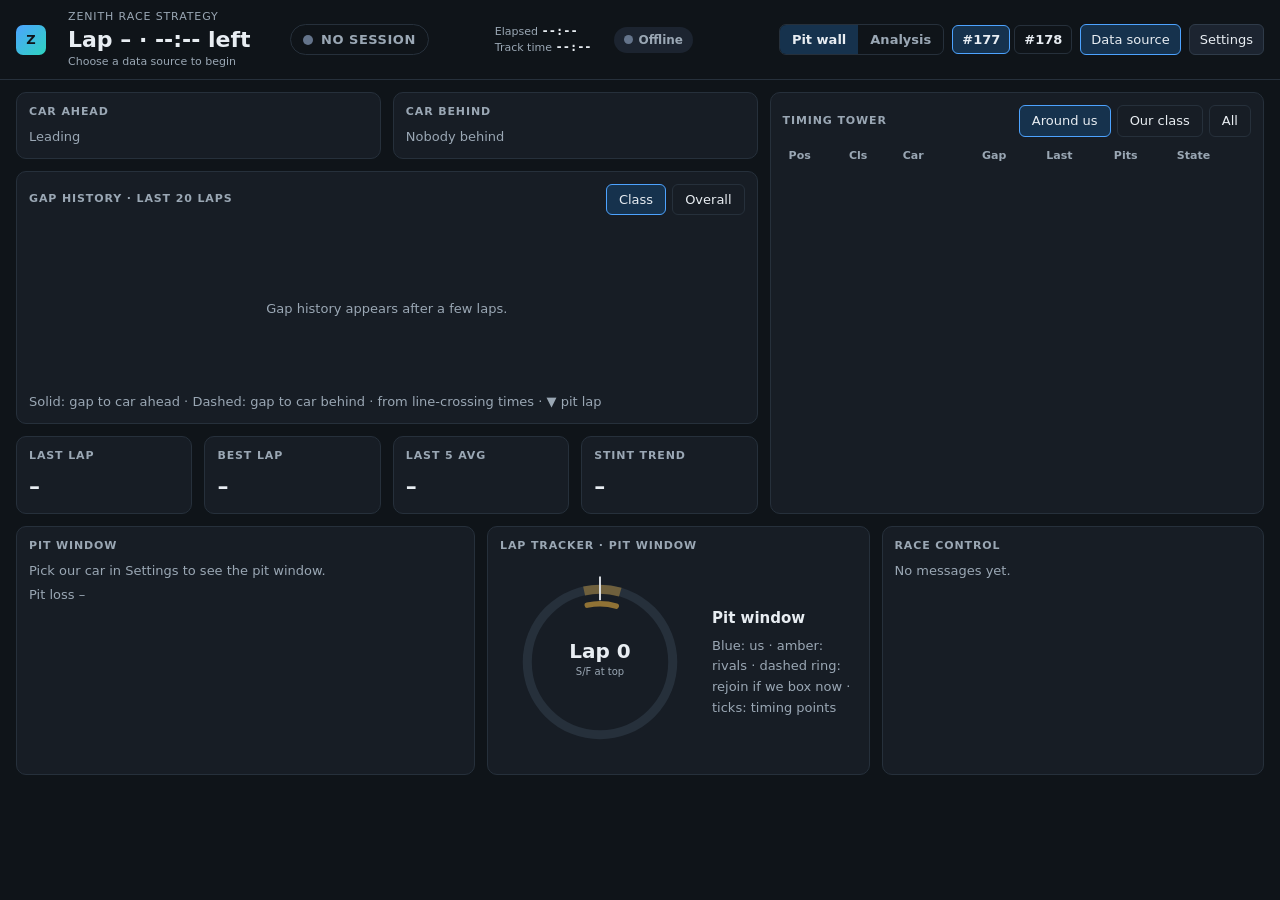
==== commit bcf3f0e1: "Add files via upload" ====
--- a/index.html
+++ b/index.html
@@ -1,9300 +1,4146 @@
-<!doctype html>
-<html lang="en">
-<head>
-<meta charset="utf-8">
-<meta name="viewport" content="width=device-width, initial-scale=1">
-<meta name="robots" content="noindex, nofollow">
-<meta http-equiv="Content-Security-Policy" content="default-src 'none'; script-src 'unsafe-inline'; style-src 'unsafe-inline'; img-src data: blob:; connect-src https: wss: blob: data:; base-uri 'none'; form-action 'none'">
-<meta name="color-scheme" content="dark">
-<title>Race Strategy · Private</title>
-<style>
-:root{--bg:#0b1020;--panel:#111833;--line:#1f2a4a;--text:#e2e8f0;--muted:#8b98b5;--accent:#38bdf8}
-*{box-sizing:border-box}html,body{margin:0;min-height:100%;background:var(--bg);color:var(--text);font:14px/1.45 system-ui,-apple-system,"Segoe UI",Roboto,sans-serif}
-#gate{min-height:100vh;display:grid;place-items:center;padding:24px;background:radial-gradient(1200px 600px at 20% -10%,rgba(168,85,247,.18),transparent),radial-gradient(900px 500px at 110% 110%,rgba(56,189,248,.14),transparent)}
-.box{width:min(420px,100%);background:var(--panel);border:1px solid var(--line);border-radius:14px;padding:26px 24px;box-shadow:0 20px 60px rgba(0,0,0,.45)}
-.logo{width:42px;height:42px;border-radius:10px;background:linear-gradient(135deg,#a855f7,#38bdf8);display:grid;place-items:center;font-weight:800;font-size:20px;color:#fff;margin-bottom:14px}
-h1{margin:0 0 4px;font-size:20px;letter-spacing:.02em}h1 b{color:var(--accent)}p{margin:0 0 18px;color:var(--muted)}
-label{display:block;font-size:12px;color:var(--muted);margin-bottom:6px}
-input[type=password]{width:100%;padding:11px 12px;border-radius:8px;border:1px solid #2b3a66;background:#0d1430;color:var(--text);font-size:15px}
-input[type=password]:focus{outline:2px solid var(--accent);outline-offset:1px}
-.rem{display:flex;gap:8px;align-items:center;margin:12px 0 16px;font-size:13px;color:var(--muted)}
-button{width:100%;padding:11px;border-radius:8px;border:1px solid #0369a1;background:#0c4a6e;color:#fff;font-weight:700;font-size:14px;cursor:pointer}
-button[disabled]{opacity:.6;cursor:progress}
-.err{min-height:20px;margin-top:10px;color:#fca5a5;font-size:13px}
-.foot{margin-top:18px;font-size:12px;color:var(--muted);display:flex;justify-content:space-between;gap:8px}
-.foot a{color:var(--accent);text-decoration:none}
-</style>
-</head>
-<body>
-<main id="gate">
-  <form class="box" id="gate-form" autocomplete="off">
-    <div class="logo">Z</div>
-    <h1>RACE <b>STRATEGY</b></h1>
-    <p>Private strategist workspace — live Zenith timing, pit and fuel calls.</p>
-    <label for="gate-pw">Password</label>
-    <input type="password" id="gate-pw" autocomplete="current-password" required autofocus>
-    <div class="rem"><input type="checkbox" id="gate-rem"><label for="gate-rem" style="margin:0">Keep me unlocked on this device</label></div>
-    <button type="submit" id="gate-go">Unlock</button>
-    <div class="err" id="gate-err" role="alert"></div>
-    <div class="foot"><a href="../">← Back to portfolio</a><span>Encrypted · AES-256</span></div>
-  </form>
-</main>
-<script type="application/json" id="zs-meta">{"v":1,"built":"2026-11-24T00:04:00.447Z","kdf":{"name":"PBKDF2","hash":"SHA-256","iter":600000,"salt":"H9mA2txowN0TJxWA7iVEUQ=="},"assets":{"app":{"iv":"56y6urDmEJRoSZHm","bytes":79178},"replay-daytona-12h":{"iv":"wM6ebYPpcBmiesqk","bytes":190765},"replay-miami-12h":{"iv":"v+0wCL3B6ab4mZ4T","bytes":51216},"replay-vir-12h":{"iv":"zREegremCo8twMsF","bytes":120849},"replay-road-america-r1":{"iv":"9r9epmgrmFYzzISQ","bytes":66524},"replay-road-america-r2":{"iv":"gwkIuBZf53T2Vcts","bytes":67887},"replay-watkins-glen-r1":{"iv":"KZWw10fs/i3y7ZVY","bytes":66262},"replay-watkins-glen-r2":{"iv":"v0B/2vquin7dQQ3J","bytes":52175},"replay-barber-r1":{"iv":"e4GMZqLPY7y4IM2h","bytes":53963},"replay-barber-r2":{"iv":"UcerFnP5Q1E1A8mB","bytes":77132}}}</script>
-<script type="text/plain" id="zs-asset-app">Rf4T5FIVmYD+sZIEp9bcLUKLC/WVDrzHC176yDgLmWcEc7cZSc27RaqGyLzVmsf6lpLLxOukFMbp95Zli9gu9CkChJnxF4vaKTDQe6Yi/mqD/Iimwhzz69Xy
-+AZzw6QgP6remXNJsWyxvlv5kB8J7ua8J8cPDeIwseYh7vHdTkl7yFIo1dup1PR4ciTVvyGYOnVJM+qO85H2iVW2dEYJUHBHLJsC+/bgWm6rwTYrwUVxrGrP
-69ZuSH4IfWQ3vOblDGqju0BptpszviOuJ9iYIjs61Cxm4ThmLsBNNP/0i9s0Qr9RPEFnU9q6EXfEGSzZn1UNF6lEDn2649XdrCVo4anm3O1vXD5P3PjlHYwr
-ZglwHjlZjHSsZmFUxP4PGrSVTDxphzhUykvmfkpYLF5b7qqE8zj5j1TDrDOv8X3RK1wWiMA8Iq0UrQ/8ckt3VLqF6PAV02jgmRzf/iZGmyL6pPvJWk/xtNSG
-MkFdLZJAzizJmoOK0U1v2VoGj8/4qfrqHH77i0RHvbU/pQ6BTjtReEI8KnZxyGLaLmbOv8ITh4gx8mGFtZWhn3f5RT3rmseD5GUCbOWypZ5KxTwA3THzAO2R
-lVTmkPiVs623lZR0AyepgvtAffTXqyjHJI55nL698U0tGLRHZLSc2TnnviRe9wWnCHS7i2UfLHwBwTx9YNJNNQzIuH6QG+beqds/Uf1u6X1TueID/MZBn/oJ
-zp5P4JawFVqXC7FBRX3PmZGTh9++0YGsC6M8gBtkTJ7KD/AaMACO674zTVxEAClRavdGRYkCaxsdwd4JyF4iIAnRwcYgAOvGbRx4fqSRe3JYQraG0cUs8nCa
-KCnBxd+ne/FGQdjfnLjR4IBvG7Y2NrrYz+Xlljv1aGrKhql5TgEboHyfF8KOm+inVwNXgteQ8pLmtKksgH9PRhulJ8D/qyWvQpO5mS9QbXY/WrNXBCgQPVZO
-JuBlnVkVuzuiegTjeL33Oz7WOFBi0JcvMOicExhNc81xCCtW29wXy9Lzlk4SqzMDeydhqT0S522CLTRmMVRtBemfv2tfSkcd1INFDGyfp4GgEg4l6tgPgxVz
-ENckFiAVl3tXWYxJpDNbjSG4r3R47OIrm5WRaKx5IKzvHLaeRTqyfL2dGvGEX04sW5gcmqo53DzqGGswXn1pyDrqct1oLk2ON8Gjq89IZlNeGsgFYAani1GY
-at9N9ZRKhyrjmwP3apl9hslyY0T3zQ+tUymZo+t2OhGqjDPWUm0n252lguDTMvD8r+rEQrxc8UDigqtCeTgb9XczYBJcCXkAQLUhmd4JfGdGZ+tUKag1W3lQ
-gT73si7XHMc4kUrRIgjMWcivqPui/J/JmHK01GbMuO4zc+DiRw3575kojc+7GblEOCk3PqD2ysSXOmyIdYbpd5lxsi2ffSqmtWNJU/O88GgHBi03yNETlpqn
-i6fJOESPk3hjI1zKD2b4IHf8n3jEgfsGgZtKLfBtuJ+vmB+mtWUenB+ob8OLcNopVtF30NTn45kN3FT9G258eRvDLbC7iZw+F+5nD9ACZ/s8QsZ5a/55RQC+
-CswEAeUTErsTzXhQionhvwWieBpFfRAAFo8ycHD27hZ4KpNHWDuoevMbTTRKCxWupclSHekp4gX7awk7vNq2z/IBpbVD7vGN5MVKwvJQo2QywxDh66ApN6AR
-tqLH8YqCVeyHqfmzbNcw0Itam1azGhTr5mVybDZ+O2s9/iaObxDDRIP1hwXP+IHDE9x/wF37ba/WB5WboXZNl69p49CjOPDyCHd3c457+9NK/vrHpCUteguC
-2wfJTTNukYDmzLvfk7qmUOdrZ0hfNk0nqBSkJXPzvA2e6SfjlJ8ImsCE0J1HEHUDoWVTH/T02lZnKLYckaRyXaNz9+IlO7AMGx2OJ0+5F4u3OZizr5D2oFTh
-D2pP7OyNVWZmq8ymu89WqrUyev0hIHqDF0fHTjHWW2JP+BuuxVYmd72HYBZT5zZyeY4H+/ovV/eQkpRNJcV4ZhvxB23mBRe3R9g4vYOEIr2BeR+tqqMMOuOv
-gzNCHZtBTp78Pe6TjhDm2/AlKcAk7oK1TLPvGCCyMVgi7MCbMuHnV4n881sO63eXdheFefbFUA3EF95b81dVXCKsYrISKj36VrVoKPLPNYRJwOz2KJi/pLQG
-WgM7yapVpaX3F98bS4LZeGHXa1uwOnl/S0EQOZpWjCMbtr4Z5OXDbPDJ2taDvQjpjUrqeLbny70504CsBZ/tcocfKKIxaVHPDF8NAHSIdvQn7szsQ0fqd8HQ
-4LcX4dv9o2NeGXjHAJxhFKqUFIj+s/re1pHBkn1A0xcpEiX91HvpOJYvpL/1aZLCch+mvlOBbbu6Uu/8kZGdda8sXU0V0lQFrbQYB1UF0JPZEBtNfGEziHdp
-rgSTvRL0ZnLoIH4YYlDe+E7RsMj/2pmkQcjTcLIYbRhDPSvlgURzU/CupggNq1W9kWpS8x5TG0DVAeRUQDbycONplQzazwL5s5xjeIRWq4IBPV3Ug5YUjKTS
-J/mlcEeNt3+cemgjzQFN2wJPValS+qcufuURbh2Ty52Vh3mEnionKkA2gaAsFgGhDhKjty4svzZQTrCSLuMJmv0h7cPCKmU0/7Vmgfj+edV5WZhZrKhUdyNp
-AgV3eug34hNwimP33RvbznPMM7whphkyGT37mbq51qC9PTT6aJCZOGZplJ+ddkQlSQshEQda3iZPHKPNucj9OVhWEzXoK+6MwYV/yvdwSsv9MoLjztDMoINg
-7k6LW391spOmmPEBv7suIfU3qzqbP7sA+D7fbY8UFCP8931COeoD5oYB7lZqvB2/c3HJBas1D88fLTljxzLMcaQOSGvaBj4XSEY19rE/GvtfMy8W4uRBHNZ7
-ij8plV78sTUEc5j4KaiQXbn1zTonWuhkjPel2i3ZujC2U7cAXAOHfi8nAit6bNfKjX2U9QeOEbxH5ItPG13BkspdfFKsenWgkTDcYwfPAfSfiUieE7zAUjM4
-QbYYHOhAGgxTRRRwhGiPpau96UXv20CoMVyXy8R0cBbX1Xmy8LIHF20NPCr//wsGgRTuqocy7YTK+8PhKtuM6lJvw+sJJOCz1Oyu4h/OYewGimv8Q/KKB9sK
-N1WsiP+QWStnNpfz0AXJIvWC4UpqCQaWG+paqa2vWi6hrntlZYbX+XJS178hnPKFAIjf+8zOyWo2AqaM3GolCNHQSfnrqKtgt7ixmBRx+5lZ4tcxZHgil77e
-7qjbazRCsXUls62GK+fZIw1zKiCrWVLauqC6F58926WPipKFlOg0p+vqhky9qsUs7Kef9umg9lBrwVijpONcP+fQyT4YZdPio2q8s6TdVPyZz2+kQFlfc/YD
-GdH7ZqHtInI5nsvO7d62fiVflD/pwceIoG1A/jxyw1wnqzamb/9hLKJXnLp546ckll6Cnz3I6Mq8lYHkSqklEcaZ08EiFGJKS2fC3CRC8Pt1uxnYNsvetQGy
-oh1cDMtN8owJ81TL4hMOuh94eJMUVq2lChwUeu1UMYpeBrDjXNHvtgBpXc2Cqf3O3AWpU6wJY2JX8ZZcD0SiEO7WspU+1sped9J+mKFKoARD/Ke6ojatIrWI
-LMYOqXDLcvm/yI/+YzKuKrRBeLB5s5HwEilf9cXmKNGurlGsO/9uk6yiSfAUGsmnU9KarL++wB9IghmDMmsJCHQLKBoFh960l4398uOScKrPLX1qlrN2GLbR
-XTJBPkYTyAQXqCQR6XYSrwmZUSZns2SpzpKxdfNCutFxOYmHq/Gdm4QtaBmTAfynSOOQl4PD87zrFcmSqBAZz12juatmjY1G5kSZY+q3dp0ZN27qlQiNo7uW
-1XRrTv4f7MY1AgQ++ijT8lYofNpC8vePkP8HcNyVsdoIpdojhI4D/5FtmBGfIpYhXdUvX//43CtNiEbcP+IOe/kQffFzf1qOOlyy1KlETHNjmq6XNOVHk0h6
-8V5+w+DpCkrTuQVKcQPmY/BXWAGTq3tt1nJzCe/KO2Ezh5ra00YfgLPXG54xMjGpvkxHhT4q7LBmvjNqOlgDaEuFLjrNMdfmRbHDhcSzCPY5rsGXtCJ+Hdm6
-VSs66zEXnk1/jTd9BIdQpWd5krsIzz5Rk7kn294AJSxrzppc0xJLe6hnDgF/7our4InLFOfOA/UFFeOd9iH9B8Bj5aA2lWlsOxBiqVvTE8WJAcQe05pZuoCj
-ziGTQmR6rWHwMYiGGzNXx3T4F6oz6RnNvewcsDRmhiwxaPkJEgH4GfBnXDeYrWL6BZjp4HCK2myXGVXlQQBwxEdQn1os3wqW37Vuq2SEFJV9QdsuqfnylSRh
-bDOwDUvMTr/BY73uj5GXtV0pWJIoZTzPKZvf/EKPo9myjAd55Y80Cgv5yCoWKM+Wz41cxR4V5Uf/Vkh0MkiHYEbV736V9BuaTfwNddwAy1bT+wMpEMyD0ZrL
-9Ezp+U6Nf6cFRfLEk1rha3xzYb0KEMPxjA8j8wpy+qRtGqFidQ1lbhM2iJFLOIMyX2hvcISDOzsc7/bmrfYSM6/Ml88ss5U2+u5Ny+BLbAS6oGQIuxBj6Z3L
-BledoEnt52PP09kBvR+7+UdGxQ5uR0n0iqf26GcgCMicnd0q3ixZXdraFXb3ZCtloGUaaWWve2NC5e+uB5kw4G6PqcQxKyXYJ97IKwQFhl3rmIURl8ecDrBW
-PGWpGIN3gAlnbG9uNWENA4R7Yf+xqDYdQ+jSkOVueekCw8eKyfhBrE+audCskfz6mZxzhbxoVkyOx68QJ/c+Qr24gDn4LpmnUvObFaTLgxpaXzjREjGN8pZ3
-jptkAZb+PLRIZzaI0uoaV5Yd2Q5q/+y8Gch4l74A5lgw70Khy8IYwxeg6/BRrXjHju1S4brzkP6b9YqTC3N9/TRphNgrhrWDz2+AZodtLRdU+PcEhiMUCE3+
-yDo4qizEoiyBW2nPIPts+WDFmNG0/o7y5qJ69WBWhBBJ2635w/gCsiRdMsISziQvByl9hIqnk9yJ9demH7Schy2cH9R3icvIteakpjmk3p0VSa19Nywj+5e6
-hHSTZ4r+aP7gxqhkC8B5PfjYl9KxjdGOtET6bmLmv1RLPPZC/2FllSDPkzv/+dziFoaIKUwSSUG3nDO6EyCo7oi/1xhuZXwXLjYi2/cn4uCr1KrBaM36/WAh
-0qqd8Cy7uZt6+d+OoAu95B8T2zaOITSZ5AD0lIF4oulTGD+dUldRMcI5wDZ2UiKinXHWh8DJ66DLNXr1MidHlUFmFnyWc+kVJgHJCBpR9SPQArmqYrsZV506
-u0ITpjM2/jMSUrb+VbSkLY6m7mTqcj/r1v1fg7YvKEL7Esnyliq0gftFYXVvUVHaC8fqS3p07qodSMalnAqLTVH95k9S2vJQuCmG8ri09DPeLjs7yuMM9Eg9
-kAVWtQX4DDrvievwlwD93GSkPhbEEHMHhqe0phV/9iNAgpHfLO8xYz/fKVh/6Fmg3Z7fjo4SX3dxGsyPY2bj1ueu/y7N7V6lLLf5LlZ40GCTQWi9uVBPE2w3
-k2uGsVbNO977Mh8dDFtKyWYuE/+2KivSSjos4UpkW3hjN03HDadoWwhOnslSZudHEgwkr7u7cv7bUJMWNMTLKOmgCMn5VecMR6laiayvqAPCLeC6YoYLbSYa
-/m+0LgQe0ZfbZlIA8td/rJq2syqkqolVsF+G19YmP9iiafd2ftHwm4hZJSKjwE9lpTu94/GVAZzVeXYmlTp8M4Dw8WfVaTsiGHxakqQyXmefpRWY7UUF86iX
-bkenTZ7mn+cTBX82STU7+V3RRZPWej1GnPzk3oQqU9LY+orq1EFpgWPCQVfEsP+HFPfeSEDMsLZAq/x1lrSkl6HGc7xDqGeINROpGBwQ7KQHEc8jWpGNxpJO
-OjY0Wtlb9ZSrE2xcU9X+cOMI5cSpQxnhKil8c1lMejD8ZFDnaGp/TCoG/Bu7OZxY2hnirf1BI2ktIua670kBix6blL769X/iJn5acillbgfwcfbIoWms2HbU
-uFJCL6q0EKkcyZhBA1zhhKptAEqEfufHhWPSXxZ1qdpcMjGHTuesML2+N7IlPYNBjzZT9aVOusH3MP3uNUhf5fQbQflT74s0eZnGu+peqI2vjUCfOEvI/uyt
-alAHdFha9qqCgMRsT8162/aQhuuMjjh+vUIFzTLQBNGs40/trWBDW0rm0+9VQ6b6VdY5K4ZhW695AJEiddb6W9yIuyp2z8pSdBHaF9d1wU5CjGs2b+6h0Ih9
-PAtGhuFMnk0XynlfnhizhaYOVS/f1BYQ7OOq1ucRG0GqFG5d/YUqerjT+beBBL8dJVsdj+MBuOs2mbzFSVm89rXKnA2rX82jAOOvNZp092DHX5FcMB9Nch4h
-eR+8u5KbZhBFiVvH1qW49YXKBR9GwTReG62Lzew5W2ZZY4zYGO99MYg26/KXtorTptcdrUWwwipswiK9M6NSBGvjuAj+CPVOz8W/aPX85RloNnLgKfNPm4jH
-n4bYxphWDkNdJLvM0nmS9IP2bNcpVoQUPBZw4tLEcZ7zDWHXxzVlgXwZ31liUchOQZbMFi4TaoaQMZYNZwXoddUHkrUXK4dT3icTLiunQhS4kke2j5YLj74X
-vJKxdGA6E/vAoH7XMb7k9SrBWyUb07VPkhrsaEp8jCTTWl+iSHlVkK/hcpZxXBYgZwra0cgSmOUF8sPQ/R6XXyWMNYXAIgm/iiP0DVG+oZY+a50n3Qz+N/5H
-+fMSsulsyZt6sKwFgivL5jzTO3JJ2ksqztXwui5+QzadQeVaBjEnVr9+u5DcSqJ/kalufa3/XtVWyiCPuWNPW5KBNL191un8Lx09cX1d++cMbXxPiOIhIjco
-mj1cfxoSex/B4hOmyfUwZQ/nCxwaPeRz2SaEgQz5IiZ9wFYKh8LEq3o3O/9pKxBrc1Nmm6n8x67TMTcxUoZxi0U5lEJnY3JhRUn+YdIkcG+bHLMr/qj3+MiJ
-90XAIaIhDthgSf3H3vaMUDEMvzGf6zPfi6UvnvSk6LaiQo2/uFmxcypNiV6h7PcB/+91O5HtCF5mJpvntYmD5z+bY68ryINmJi8DU8LWIwohrH1kFbPTPwFa
-tXDb9CF2FCQ3aK3S3vkB3ApExmd8sT/OZ7H4HwBrtDQh6QifjgyNgPxqGEBtNO74pnCe/uk67tfgBg7kw4B90Lb2wtEiX7Bq7rhsKHU33HaRhuDqYZbol5sb
-GRzPyszFBiKMn8HAE9WRfYwfjn+dZD99lsU6fu9h41c1Ka4+0aylBIYvkFtgb7v523NFt5s/0DbUKOhIg1esiSbFNkO8qQpM/tFi2lPKrXgWfAQm3CqFxHd7
-4ETcrqgYtjELDDSu1noVvK+8Sh4FMTBBpHcSl7fCw7S+a3StlXrz7lv7zWmH+tdFtUzCnO1DxSdv0EvkCfDNpqqvK4W6zbA0jD6lLR4c93MTQ2wU41qZsfr9
-/zpAbT1fDFPCULktUW0xBrRk73cmtMfcrltBqwthDWkMxoR73a/VBJugnhUKoviVB0oYWAGDFEAwfyB7Q30oyBF374Daaynk8I+9Li7Uutiv1xMhCCoC2mW9
-qC4T0Jzc7PDsMdjE5920aAHDhN9Q1OmUu9hjMV7Ds/N+kvO8lCjsiwz8zvmBgTq4yFptAWiQHmOFQ8eAsWi2fHVM2fE0Mj+jtkc98TlYDjMjXIprvd+n9boG
-AtZYBdBK2NYjDhh/NhNK/aLkEItdbkZob+Uc0PAqG5PheUmf6Ce20T0fJP72EPMZ+XXQZ8Oe2W08D/7+WZEwxAwNmEvKfkj/CF/8i0YHWM03gb614IgIjcBT
-//dq9CGYQ5xIeStfUh4Vgs9RU/gx++7zXI17luGcWRS/GY2OxciGL7rTBME17EcqNJwmkqp3nITVU1mmSnK0NeS/f9a+q5Wk8HdoXBp5TO+2k4S7XXleEwcF
-MZXV6FSBYmHdYkEmFf4kb797srKl08wU8z4OLAhiKdQv+xs7wFGeXFJOmvZjO0RS1CSLED7+8LBl0d/N0uH4U0nkZNvn/WqjzKwG16r3f8NYFcHPDgb8zuJI
-GOpy5oL80V/Yfs/X6D3EiRKwGNPb0Z75ISUGeY4E4pUZXpNwzkcGuT5Ti+GkXrEJV8IwSTykCqeRYivIk6N6Tb68AL92+s1Lr6k53zz7IGhTM7Brz4eyTebR
-L6+ZaSDQPP7kyEABvHU00lZfqkoon0hkXp/Fli3qg64g9Wt18jSfGFYMibhQlDvTgc5s5VU1tHt9TLTyMBrjRViGW2OlTSK98hVUgk5HTKm0PUrl6CT5ugzp
-+srU6NnS7hdDPLYJfaOW1NbTeYTlqc34CGcZkwuwfxIu3bM3h9+HLjcK/9bgbw+p1Aelkf7kvJHJ+nFzfJ5Gwpr/Nz7qrtJuiSMa4snoSCJkVil7fcIlm7ng
-3CxO7ihfAxILWo+BSSNfX6/X0Y6pY/ICH7+BMuo2iy/E6hhVBVcQFO9zMsJ1M6FhIuKoFc0RY4xQ//oh8CpO6rJtUjncGMMcSJDXLqlwal+MBK6rwrMy7JjK
-z+HBK9HZA6uXcypL9UHJlXQI3ghY9NZSgBnTWKYwsqDRzdH3sRnE7rjkOmXjoIdC1SCuCSZ4KYHwAi/OQm/ZbPgw70d7PuIsErgDb2fVGk5snFm4GRKuLndT
-Vg6Twdmje/64b4rquZ7nzvaJP4XxMUaJlNCzJO/l1JQ0EIxtWVaghOhB5OBsUamaf7NQJmY4ICe9i/6rFp8cKmnWsNBSrjvPwCAe4pSLyTokvnJe3ADbfDL5
-xnd+KJRR/qt3kma/3uXS7jG7laywaF2VPRJxAJ74dC0Ubrpk6KaV8WtyZFHM0DQNEmYfaDZMaQ4TOQRfnMqz+vTY1zvI60TL3A3yxtiFynoxAs1yxrBu8ayP
-TOEd6o53KL7x7Hlt8OXidR2M7hkPKzUyXAxa92RhZGFV6DQuicEhH/uKssqMQ7K968YtArNX91S31nE3z8tlqygV3+Fph7OCkp3G+2vzaYLxt6t/6v1FAcDk
-RRRhJFyH+ulqge/lmFDKNW0uEN0cEwtR2qNng9cmcg/mwrs8ts0wlBUyhkmLZkoN2pz01Vt/lC6BM2z/BRMMfd057Wk/uzvA6gd2mVgfRgOgHBGErHuv0RXL
-YLeL1dlmHlcfTOFU/GucMtSWv1NOcQMIeLyDG4gfTxymcHwYpCz8O5Vj6Mv1X9gQT7RKGHn5voRfIbSW9zv40EyLyMQI3HjUonJMJW93WxnZ4tcLvHpNqRB4
-9jfYiQ58OaojNsCRefIR8NYOTWW1V6tZh1BKjwT8WLGMNAxW7JQ6+MXmNsDOqkbyhaui9EuXpuvkw1OrOO3Ecrn4VbUlrmicKhpF4RnOfNcPvYLVTyZNC7HQ
-nWXkGefxvA1q2i/qw/JNR1/kGavNY1wGeh/IPRKgXSiWDwE2FCSl+8m9IGbOumgCZnj39uy6fjRvtHTEAyxa665ENZguJ/2mXiYOLdw+kCSfpU6htlyysJvD
-+aIglSMAMDMsYf+LJPyHX+bW4pKKsXJY8o13nE9MnznLeU3yTSyLV2S+B8KqDqFzWtX2CDpF1y93RrpFfxten+iydYwg/LrMJUrBznmAJeqpTlLxXP2QiLjN
-ozj60ez3WIMIAyqArE+Ml/EPeuWGHkYb3uevXbVDk/+90JPKYZWg4ljY5+5dvWJ7zmYZJx6bzy2M56JrvGYPs9d1+O+IrO9WMJVMvFypkX4qLnSNdk23YUgh
-Na2lZkOxVmWQMgCkDpxK01t++x/S8DvnLO6FuDgeSbtVAVyOG6YmLcCtwhNyCHyPlobGW5gWjuMqMsewbGPCFL9E5jexuhHFm9VfpDmqGm1qBzU0AULX/ZoG
-Jv8E5sjgrL+XzqT8F8OFViN4aUlZdHGODpmFEfCL/8N7xOsBY5hjusWc6mypVG1ggWDbTPodXagWJ9kBV3+y/NZYXJi7smt0V5hsXEFh6LtTS28gJPRQIRJX
-nrRNnKpwnsyDRaPfippwZN4YivrcqI4VpDIorSRuCMisYTC3k92yHOkknWks4W9wng9+VdMMW9BEGldSIZkPAzBW/VgdNWtbuHcqPtWHLvZHhc89T6CvhguW
-CARh8HBx0kTG/fWM4N4jUOKvhrKogOP1vdcf3AvMCGzGhhctMBsTGumDfcCo5j24PAzaxpYcvXS3a/3s/OcnkufNOLrCIw1N8I+JUJ0MhlchWQkhVC4vLCXm
-w7n0yiow1uDy8hEeOmGiS5vcafQf0XFvwUL8DwZMBSWco0SL1J1JiGPlqZuxjNgQ4uxBlR/tvlOSLztbetaijHo9bS9EXAdVonN7rh1T9hRxGZPudGMsdn/E
-iDbTa9D4iZwwvZ1f8eEibI1hrlXpyi9/SKuWEdKArUBEjha/CXM4jcpgSMBs2OFBZkNUMEJgi66EmScu0PQtgLDrEWZfbHfjNhiRpSuBbx9VEtRX4Sbb+rDQ
-eYtvYXenOjeJGFGflcwv4Q90jHscl4SBqh2041npgqRmowzpUA/kd0oJ7+RVpEMGvLMsV7cbv2GFn4CWm9Rz6c1ISLVdiNSkGh4Jw663rpcB2HMCSdL3sILS
-wy1ESrS/ZysEq4af88RFTkwvcvBfJ6wp/uQ8QbaZrPBQOfpMrk3B4GaY7P1mrccZMex0GnUGgPjjEfn8UguBM6mvd/yvYFEXuemzVdgcbWnGnBcUuZA3NdXS
-BclSrvtTgGR6Olo0HpMxApamoU67xhxGBj+IP+Kg93fX4Mlcv6LjPDez4CH/bfOHJ4V+qkvlN6T4bvPehJ1mDKjJqSb2K5OBrUn/rqHRlai6z6FlYXCcBXoS
-unT5D8ZReAU+PZPk1YI1LaXBZbvGg97RmLIy/WleFaGb8CP0i+fH7bWjraxP28m270YPRd0uz9Gu7Vt6i43J9kqxI3BJ3oT+XmKOAVEClM2sXBEokEJZXK/V
-vIZ5z3HI54+9UchwBs4ihsAOPtRIVinK+otEdHbWSuwbbsc4cyhp7RWp/BH7FZfsad/AKNSvdZSsX3rXF5JCtFIQPNrSPdDNYwQDqwlrsbcSyI84B7sM88Cg
-KWdBdwGroyOVpgoMNEO1qE4zvRzRR1c0tf9hJ6+i9XSwshduSTzdokCSru+/OON4kJeSv7YI7JritGHHxLOTIh5iJQsq72q91bjj5N2IFUtOGt/8jUo7hpm5
-RVzETI6woibUP3uFL4s/HcOarQfB2xptLBx8VLVk8mK4j3DobxTGkx4/dAT8NXBT/yywRXAFlrRb6nPWKcq9IT/utLQt46cPCgR1E1WabEfayAhieXxwE/9t
-tTVL829EP+dAgnt/Mn8M8KFNrAs6aGyuofkC+v98YmWrc7ets3oL5Wi0xmlp2U7q/JSCd0qMlApSQdriDJsFmie4wQCIzUQPff3uGjVK6xDsQWRHDCpz8rK1
-hZL2HhVUi9ASu1uIJZjo+Ln/qg+zgCCQ22owBH/b9ah7bHWU4hydiKKPD6eHdZbwXIOE9die1F1LwI6QTd6b5mIXgvotGOhc9n5G2cYnZGWTWKtM+/W1tjM6
-yivdV0Py75z64KUK+MKqhUY4WrZZUPgQF5C1SOBX4U/rmkHp/PGvrornN5p5z4rMFX5qAH5yrLokmNKip9Hyg4TMm3pTWVDofdWxjPPPb5GD9GsrueYQq99B
-e8wOwChyyDHOR7iDJ55cdcAkgfdWBkFHQdvgHKNnYc1sJ8uQh8F1Ddq7RVY0BPj8BUbkoE8ortaWbe8KUCDQy9havr3nX7OiJy7FVF92P9boiOcocCJmX6Pg
-8aRQP5CaHpVO4m2B1L3iY1vQ+i+7ksXGlmluTaGR7sqnqn19SUVqWDh0v0sVE1PJWOsuFRBw0CwajhCsip3N0uD5lRQYZB8tadH0iuis3iAkh5hZRcvAVIrq
-q0IAARVXbamAAMCvfWJZ5O8oBT7g5ApYmtcH5Q3L9s/s1yW9hb4wFuzdzrymlhodhD4qNT7eW2LQwJj+2K0Whf/KZ4AmFmH1J123n7mqf3hpScQNkWzlGIAX
-D62aSKTo7DZ1jw/5q/K53/3LJBPte6s0jMxmx7bQIvpXpHKmQQexm+86rCzZ/RI2Y8F20b+8Z09Cjw83PyzbAuKh+V4gx9n6KhjzgHTo4guTnXgk1KSdvT1V
-2BotFJPOUaWigEiFZMP5tAM9XzU6WatGI5FBkOroq2dbjlQ+R3gykmu50k+MgPypjwWjbCQHdDwkp/Jyox5vy3cMBB3obquxavvFCpFOlFr1k5zwzfIuulYj
-DltqETyE41CmZ44HD6xX2lLqymjWys6WEc8rRdCSlLwxOKqyh9ODrhtYx55kGnPgEA60XaffH81F90qZcce7zQxX7RjkdNRqGbI2bXx/mnDzOYjflsIcHZIN
-jwCm5IwoodXqUxZ9PhICI7+NXhTl01INH7fqju7UuNC3RMrD79OsaOtXd3EEYOCASE8tifUtwAbPDRik2sZE0Ox6xWYIs+SZmLv7upr6xBZitAi/HgJHjnJh
-5Sa1u40aPjdAWNexkmiRtl7NQ8DLju/lPVXWim0HFZN8sxGvEuySA0915KpT2l+HmkiKQgrrgU5v0BNFrFjHJlANzkYBBlO9IjXndPiZSLYLBWBHbuNdWICX
-azqoLqRd/p/nzRAB0beipSd9wBraR7eMnC77ExH2sR+66M3B6WDwUnMUfH4crh+EI5oyXJd4vvveu9NXut3WgIHnSbDTCOt7qJn4yHbQmPd8ZyHIPjovyvNG
-mJVZgvKzhxPKfSaNr/Fh5u4TT0Kmlv3UaQOlL1OdgRwBPjwCgr5qBUxwK1Pzcu1N4ksi3Qy18XpaLokyVoE7s1O8GVaxliFlIr/QWuajJWxmzNfL6wniZ3EY
-N8CmaOFBlkVQa4AKkm23QoijvmJdpwK1ncnCehj+/qfiQS5L41nlllLpWXi/gZDW0fSZtmE0IEp48WNSHNyxNIzTZIYxkWFsgeRvJrrDt6wHypfcVJsCPp8q
-ICvuvWrhoqZTcOZzAtOj8XH7f0KX9ceAJSwueWp0N955tUXriupOFbQrntF1YRCjiIB2TE2faHPwb1Tw2n0pHxS19kNmUrS6rNk4r1oFjqzmKfOqPrLCrrTg
-b9GEL55evpq20N2iGg/Iy+9if0dKn1xCfboufJAw4hNEceCqiY+Ny7OZSnL+cTSu10QL058oROmaVwu2xFImfjPyDvI97QyeDGVWdKno7AH3NfMbGu20SWcv
-sWP5T/+n1rsJ7ILMoWrqKJy5zTruNsyuXQ1L+7Pv5D0aqrmqVYjCaZTnvE5o0ORZmOmIT9RLQGnPnWKAWFTqYhnejXI0l0JpDbpKj6qVW3g2h1P/j6XGHjf3
-5F6eLNbYJuyt8wAvPtiFnrtm1a/tbKP5kYXhqYJPXq5YV+l/y6qXWvL3NVc3h2VDVBEQu+8DfNIgmNqniUwYNjYfPLCfiC9rkLl8wYLnIR2XBnUd2r4Zc6sJ
-rE9Z3sv18OykKjXnAuRNf/dDCU48iEnqJMBQycMkT7dINXHr16YYj1cfR3XM069tdWrLWzloflKKK5XE7AG425I88A8BjhAPJp+1AloNEEet8kX0iOpZMHxd
-zB1Y68EVCYE9N2serzmrkzJPJfvgbJljWg8bLRXBSNgPIXJFdnxYCMHtqF1q09B6+huZbOx/C6UkqIVVtxAjPQlmlLmxJosMDy+QozMo/Oqxnc7JbNcTX3mK
-gVFiRawO9PtV3RIxFpmA6jOKhkELP3Gls8SJlOFIJN9Uoe6+80nE0arlER3Y+I9u7OtXFe7pLUh4kQF8VbBZ3I2Ja6g0IVPL7Fm6STHguHn4EU7qAZWV8+KK
-BxNdDtuvmNnKwo5HNGzO42He60CNqR1YdWNnBmNRkoY7BxThTb1/eb0ZKBibcrplE6frMPwcH9RjlLa4nduSRKl+tmdlsuJgtFCKa5HB4GQ6T8Erp28j6Xei
-f0U5npVvRw1a2KlZs96iGjmAv5QneTjwslJ8X1TY8e6gBJmT6SrNklBW+4MV4Mhgzs9znBSwkWGci7reh7KF3hvTyKqt2roZL31ZxSjnVH4BbSLXZfUiXee6
-ib12GtAUrRPWoRS2ZRP7iJJlJHxFbl9Nrmogkki06uTmrZOFsotF3UQf9ylkrWWpBds4EtQSyQ1CLDCR+J5waQ4P2ag91OjDr38FqmO4l+UfL5TO+nNJT2o4
-ZQfd6eeuPc8T3kCn90bmmBUc319ehM8A8w4Sj97D6ZyznDGk9HrpTKkScId7oxAW00evLun0gg4CmikLu65OVbZr2vv5cb4nJgT4XYjt+qFf9IK55po4bbib
-eshqzZg2CVBSLWfT36ZXzVHVpl6vNdmh2F8MwHXNO45D92qYjnpN42om+ExQZfyX4F8r5+ypXfP/sN18bIxXherHPgDvCa2iLOMNcCPdEKVNgLh2ojkYEcLP
-O4rXEdvA2JpizuY5DpHAMh2p23N1o2S2hczW/8+JaHAXlEbOthprUdop8HV9iK2/GfTsP1p5MY70tQ0lMlwMhMdJNmT0hMX8uEQuebAEP/vNoqCr1OL9lMWy
-Fa3NUlYYXXT194aQSDz9UzuuCZLXkA7bBExdwToVM3swoYxhfQhlf6pUGf9hnl/QAPbvLZsycJS12MmNK/P2opq3i80vMWf6Ojrz27YQQSkHWP4GEfsYVGf0
-RfP1n64BVGvZ2roKTdYYoHgoHSCTa5U6JZWIa6Tp7QwM+YeyiehBuvB0vIU8LGbytHJWfUiftJxTDHt5fOvVjqCCjpQ/sXJfDuD88uEGB2SsHkv4VpEPO3yh
-i0W/Hi1qf4UmbT4gJfeiOIwTB1DbZZtGOnoYASblxbM2/V0tPO6KrxnNtlwi90IgIX5Oc4DJZRFI1ctTQwpT5N3ELJTV/ZN54w6x2ATuA0VIYBOBrN81gbWq
-QXjHCV20IJu/3F/NiYDbq8o4RP+t0zVVdOOeP3WbBdLEJU8wQutw+qMz5Gr+mSYt7x4ZBRjwbdRjtcx5xUhNhMvM/Kt/QtAivSs1vqNNNbiS5K60aQWOx+lv
-9cx+DrR2C8WuQtVi9KwQAidDBTnNOilpepjiqvhBkSRwKjklmxXgvVqI4PS6aloZsCgvmDAC9Qyyw+TkyEEJ6bpxPI3EdmNMr1soyvh+r56XTA38RhixuPs7
-ORxPz0TGod7Ivf5KSAAmvjfyhRP6Nf+b+FV24Vf2gRK8Kn6fDLb1BxtVAhA5yZtrP/OJkCnxOSbMkMjwFgesOp7LvVkoZWG5tw7EzB9L9aiGTpWMFNPkDRxQ
-Fvf5iCtqeb6RVkXs+SbLhkCrjak63KBvTgYAkzoYcYyEgsHqPuRZwmj2uJ202lkHIaL2X8OsxQhXHBstTkkx96ohDlzCq8jzTFkTSo8DnRdr9Juo69WR5AyO
-jJrMFLNbF0TPgDGnGulnbmPmz1uPZT3tGO6ZMygbkb52gybjC7Sw1QSnTtdK3WlXg4U1LP5WzXzOv0MAwJKkiv/yF0hc1Y2NTJMpaL1EJLjAsWv7zEjIjUKq
-iPgPjEFCKz/hmcjjYPek2FaQ59pTPrK0As4f/olmyZ19uJnaQX1OYvnb2BLnRSGH+9kdPTQ8Q87fW3zVkGUgRAZzETCqQOCt4JcZxLZnl0KI8UJi6zzGFjqq
-SL3fI6eM3RFu6oCQXdEOvb/X2TXiYq8RhejEgE0+Ci2nRLJMuk9kQLbby0i0XBuiUMeGGeVjqnX4weAtAQC4bc3484nkdLHJWpiI8uV66meoJmOBhGvtua0C
-N1BKusxtohXeBTtGAGdm2x6X3zryGAiCNkplPz6fB5AMdZOgcA+stsTe0g3rSNjKYK8dw1P3HCN1bq/hLqdJYwFENiyZhaB5ROQ4WaziZGcGdKvSPwyfqAUx
-9bMQN6k4/KCR0c9JVggLbc6rBULtTDTvvRb3WVmEYYAHb5F+DSyllyZt0A9MTZ5VyeJIDaLdbgPuCz6bHUrkGi3rETEI5Rd5szEWraC2VuhKxKroggJU8zwv
-zujw2AJFpC4TQe1ZmS3JYOpkpqWJV0F5VSWAjTTJChPpslt5qfVPCHbnEMIktQ0ir8R4XD1tenJLsSlEcVi/p0Rj+cVphkmhVxK570OSUgtE9XuDV/x3Ceyi
-JEuiPUan0NtWwLnSzEPL2aHzPfZNY7GBLH8o7kmAR2OvJu1NCUzY5paMxU6hbeii9vL7nFDJpw0wrZ1LPy/ywDZmqjMpxG31hiuPLy49qrItTQS1oZ76NxBT
-BKM8uFjGtVRtf1TlowMP0dJ5ViqEpF5okVYb7wiIFDlAmhwuY9DqRhLQT/Xrn4F/lWKSjeeCXYMCYnOZQZfPJLj+y6oz/9C/5+FU1Ym4zLe1wGT+YLlrlsIg
-ykQre/IE+b0UddexIPTircaRPym9nFNOGULnBN8DXkooqw1xNEXRXtRjS3qwT1TLmqrhC4eEmeHVLIuHaqs8jCLhzSCn71rJ21sJBn4WqQE+2W7nXkd6O9t1
-EgORWk9x6jEDJn3qwTROliIfd3xJWUF2aJ57qIF4nWoFAd6eSOB39+oXJdq+jm23MRd1niGtPWEGRR9/5M0hBV24wkXWrcjzI06xhas9mWL/FGvjD7DdBMyl
-PxeC6v2Ne+hIM/5SA8aCTVCAFOS/y3ss6K8uo5fwaGoo+LXu2jhxLc+XODI3RNBN7VyCH3MxBdRjI7YiMCSCUUVrLJ1AJpKeqr54i3g2f0gkw4NFRjeGYYoX
-113/RMyoav/yvkmW0J19MMPnKQ7LxgWX87e3xSaJ894o9QnW9jolnXWeZWi4T3NI73qr51eVEB75okkYj+/LcM213QsAclOEOJB/BDyy3GFzc2NnejBocjNv
-IIP7nkgbXfvO4HJMbxPth3h4f4hYAcd8xFcpK7QUBrqkT3lyqkxsomL2fHGwKncdRs6Dx1AzF3aPfXNIzbL6cNr5DozWWzaz5tswtTxtumdmtkEDG8Fmk71h
-kTfPejElervVHrqoSisd23UvILeCYt+CtmNA9rv/vIHbJvac8IKuBsgA6rsGN/eKz25pm445Vlay12e7aWGqOS4VnhK1fLBnsE24hConPK2w+er2dMvErR2T
-CIhyoNqY1L6XSpVQ7QCvxVnyIEwVH7zqiDXr3WGaLLbnjFY5My6ZA8kahjUEju/mfhKe2TDmocZXfz5/YzDWEvhnU5VgNOZB4TCrieGPaIx7M0GHoqrXRCim
-4Yp1ZKwprYwX6I+l48r0AirTBU98CCAk4va1IKzarG6dowSSNcRunEDQcy/iDT5tv+Fp+oSifH2ZabBWuDFquyNSA85uTmMrKd7enuohds364QxYCerKUyjq
-0mCw9Y4DQrcF/8Zy2/FjtIMaJRyF9S/OxCCRBv2siagj/LyDtMLmyy/HxiRNDNUKPDEXkpBIji3noU0YG4D0PJIzCeFJ5Kxdrs/AhE3qdKH3Gal0loljSLkf
-c3W99D0zIHyFSJ2CMPSPFHjuKYhrwoZq2o3gOntt+4ZADrt3VghDWEG+QOgx5D/D4V2bdIMlvrKPvYspdkwz7wWRip6SDJD5aENFuQ4eB2+DupntCPvOZfpe
-I8oNnDVqOOfG3Ld17qSSzjjMTLnvJUdUX5GeLj0JFoZjpHbsEp1ScvBWDmxG8KngGcrPJmzk7vLVXL7lj8iMrYIV4p0DrCWP9xb2PpFM1807ZLVUUhA4WSy+
-GyEK9EriTRDkdpI/9uMsWJ/vcRvqLbOx95YlzlZkAZjmhsJWbUdVDG7wxYpaFISVGUXSMSTaaVme48Qsht7ae2l7r6DzUAkkMdcN26d6doEP+kcxPMSmkxxc
-FqQeMd5Tarmhn0c8vRjE5CZT4+UXvsUwA7SCbXu1um+hnwWDQp2JZ32B4QOpZaCDgGaqoL+5erq+qhyd62wUN5mkNpEbdM5ORb/mwSVXoYUsPKapmvRCbTP2
-3Os01yGeI06bkoc/GWs7RnTX/y/V+TYKvL/wSUgRHrl2+3bXHF1oAne9JsrXCVSjBwiJCFOXnYkxDR4fakqauVMwn3YwDY4XWdiemDQg5ZLW2dreSah1u7zG
-rPMBFn0fqZZYmMCgVO0XB0JDdGUNSy/OejR4WKa0JqF3uT/xXpbDr5r2Vz8snTEcSmo5YYRsZWpexKyEEUAjnpFp0NH/Kw46dSbYzYNUPzePUHBNFOdtQXop
-OJY2UtISI3LpcoPSkw3z0WHy8WV4a3rEukAL8vDksDmQq4ngWxfj6FJWrcIE+3l6hObvKZdFC/7QzXsUwcHTeu9tPHmdP0X4Hs6D3T7N3IxlcVWjlV4i13U9
-nStJYYdQJad6w3oHD3CMmownhMxh7YbUj+8UWU22EhVXMfDA0G+FToADcTANeE7aqCAGwCDbzE/Rw+n7F7eqBJNHP99OmZeaC7Mzly0d6cSMLMbN1g/wML/X
-YL79naMwcI6puM/uMg8+4EWQ7oTMD0aH3XxI5CfqU5urEI9Ofi457YZBWW6hWSH0zowufM0K7LOkQ9xpvxYSWt2YnKaZH47D+/vBe5UV47S1v7nw2Zy77VSI
-iMLXzPKtKsvQY6kTPwiCBNoeFmWG9QyF3rf9g9tX7SLYZVX6nJLeO8vSUqv3MrFsyW9iBoCZ1wGQ0l1oT2FU242dUCEzMxCeBQ+bEWCMd7iIJSvabwUHGdZC
-WqONh+uIKT9/oAxaRgC5dzzuXIGUt4rprazUxbUIm/s949XJnl5zPcG6n5skznpnG6/vctf+WT25y4Cqnj1yt1eJ0mqP30X+Ck7I+EsM1GW6IfhDIqvviXum
-n9f4zWGh584D8mVsD1rXRzPGo4fkijYFeA0IO2vysMAX2QxIpSXH3wN/pZ1cvVSRLpZSrQdhJlXpo0JeXng7ayTDsS/Ykqyi/HeRJMU7iICiVtll2+glrXtX
-aZiY7vypUy9olMFGJtAxwgxejMvfthoMvGEea6LZNEMfCfgQW3Z4Dru3EJASQlJ/FeW536AaoyGwb+DAGYgHzwiccdbmuKHa8dzeXHYCYCLG++rQOl6ladeb
-clhsXPWbMiLCTBxEDcjco1HuW8XDnjKTYrZjl4m0+d/4pRvEJeIXHuJiZ3bZiOhI4czrmhWRppYBSFTKjKWd1aUvXev44gyZsu6Lo6K/ngZ9N3rwGzVbahBO
-0bBsNf9OqxQKLBOxvgOVgS7P1hiTWOkn2KDKiK6SJokehU/zet3X6u9d1X9WX3bh7KjWZIDeVS8vG2mjC5R3lpUEKQtWYyfmT/vxegvOde2a/m9lpsVJ7iYg
-O5dDFPygJzLixbcjI62tZU8uinvwBMO8knNhu94lKMdxs+u+YkYU479qEq3X8RAQd7ZhEd9fUGpV5Qp7C2LaNIUQ87bfDCEs+RtAP5FDIidmaJByxPTnbl7/
-7AynN86iRFYmaPig1CgIFVFUAhKs4vmPZ9vIAYWuiSIBImox+7uI+RmwfCtjCy8icuCCJDQXqxv/QbpxefdhtBGxp5zFcxn8Bythf1y9fpE4lcWmD0mM2e9b
-4slEGwJXZMlj9OvfnHXWnvOFsJyMJ89BywLj1zLzPtUaqfBMganrzIynkq242oLRvcKyAQG0xQAPGYu2heqnffDmhOYvhBgOqzfYhEMlJi4RVEf3osMzlrK0
-mcw1ZoAHPvWpFUqf2dcME0TfFVTaw8KtTUW7n54K1U8wx0FMxFMOtWyolU8JjPmDQIC0TCzqhp+c1Wq8AKKTmxFq08PIxJm7lMuttMcCmHkcGQiP4hHu17lo
-aYUuGAKgSabDHBT8cCg7CDhKvb1k+m5CUfYmFLsNhS4Yyu1lcC0bmTOX2KgNJXMc72eFDk2XtpNHvJM3j/SIoZ6lFBDJhUBP89WdwA30Y3cdY/tqlTR9M7GW
-olRP4UHDGNeKq/7Kc33lPX4F42iuWER3uAhPkj/0wwT7Pz0dfbueCXLYVKST9zOVBF9zzP8tssFMzn6k/SiXoCDaweHov96io39mSDXx3aKcB68N2xVVVSrf
-adWbRqjpPurOTQL4kMrfhM9gPojCn7VbbihItCB0548LENPPM86j7KcpTDHPH4YnvxBD+qLQt1CtmQGjA8sRSf12BwCwwtctKZjP+8jRHhHlYTjivOC7mGjQ
-W6GcRCSrmacGb7Y1BFeZlRagh6Ppiqte4Hl+6yW2z49MKEVQ/n5Mj9viF5Da0r30oAL8AjwXvrjzQJEPKmIBGVPWIyWX4gJAZBwIF6X/FcekB7OyS8MgFA/X
-nuQufCFe2KFmIr95a7O1f2R8iuf4RSda/e2Xp1ZKrpt6rA1oJb9sNmELp4o0I+acPv9JO44E99AZZVAUndnzS4kshj0UQ7ZJDXJPlJVoYRUdpT1kCG4dm6mb
-l/7y4UUrFkYD/XwgieawiUj+esTBOCD/YpfisXM/4vFVkfVoRGwq68UbHZnSIRzs+k5t6jJlbvwzjESqsTB153iASXaCf8PQGBSLBVmyctjN0eI8K2+CfkbT
-0/vOYwzn7nLKkw9/EsTBdTpuGs+83fwRSCDRjA2nTz2HWRXI1IynZ9B+dHYcOxLfffKLQT7ksC7lsS1ZdZ3P94D3FYnXhqzcqB1SRSLGUElWaahXgDL2Tt4O
-81lVQF1QeDc3Wc9vJ95OOpT1vXbs65gDx9clZ8OGzvV1GdPQwDcRGZOp0ooxf73Q+2geWQpESwPaYxbYLkU9QFHlamoz8LtYjc85gzFk/0lridIVT0Z44Q94
-jwvyHMZSyRTCuug58V4ZMq4yJb2kiNmls6oa2dCoW7fftei/Z25SS/YUk6crlUHQ6oZmP7HY77nwLBe8P+Q49KmtYfWTNjIKkD0lRUkRvSv0wLmvZ7u9T7le
-I4hytgOGZvEP/hxy6RJDoB9H3FUAKyAYgQElkTw3V2yn2E2wBBokYH2iYI8+Lelk8bBErWJecSv9lGviVLjT/SYYU3eWNgCJvKIzDUbcLqdFfkTmIHPVsqmj
-OR9yAbJOEKFXcG0qVvGzfmnMfu7cbXc6/YyBiHu5blS9DZE4QdZqx63aKEj5DiexoPca6roBjJ0BsWunBzLoJNQOTsFddLxxUEveXcBpwyhVnfjpe+XpQxLg
-uRRrN+/ACmFFbmMn5gqufegknNC7+uoVN3Rh6Y8Hq+dwEdDwmTXK5uG604OSAVE+6AE6TDX0GFOHenxQPix5a84S2mWvzQhl9NVIFnCsdmR3rCEJ65ghkz1J
-YApk9/bpdPDYzogxmJzYtSN2yoVh9vwm+KQuMef67iHGT//oV0Xtq+Rh8UHKtJzhxXVrx/qPgavgZsMH6WjqAJbMGe77daBoVyKfz3QUtCY0olk1Dwyab0cQ
-lGcQtquvksJzohhkmuGg1R+1BR2LNW6Yd0XZwr+S26VtAeFzcvcz15f0gzmau1u3CXNdVzjmFdjmpTvfRegn4i/6JgimVJDVh6d6jfQdSmSmKs3NOqeZo9Rg
-Rkdhz8N+knQBAnD3SzeYS44DDreyMYfrniSPGyFD+45rtlHDCocm6EvBY/vBK/ki3BwttxdImWH+IBLXMioU5nz3R0o8wSJFoxH/vLNazGWgRjOur4U6jj3P
-dG+tonPAww1KKBG5BpWwO6VSqp8s/MxZvmnnZmhnDpmkvFUN9tWx17CMhKszm5vuQgcntaTOEPebqhq7Wr9yPXRZCvcfbMRbggm2m/lkO39wPxcxtRjVIvwn
-ZykeZErL5wA9QuY7EfuyECCuAMpYW7OktVN484V8EDva+iNpBX4iTEl+JzIiC6AVmN52SazjvO7HJ3cD1kvHvA3L6fPUHhYeI44kyGvWdhT1uaAGamIvBLN6
-GeGSUjTGaMi8kSR72W2lseuzgU/r3cxRCg/H3JA09QQkd6AmGW+aW4JiYYn1AHCnehVR4D7OhToAdi5sOAe3CuFfDWLaKBw+fiQkNgPMFKKLokFoqpWnqzX6
-ZZ54TXne1Yvrcq7Vh51OP6ou44WtLtQqoXbjDMvy/T93ijfQ6fN1gqE2AtKqZTlI4R7dPs6oWuh00G96FAbZ+zcWa0IGCWlwcZ4p9xjDwWPmw8p7YUWcfwxq
-3AEv8pfgskAvLskYaeEcjM2neyIse7jUJ/HhxDQzOiBcdAG+UoWCoblQSAaf/E85sgxcs5t/lgl/JoflNw2G9Z9xnP2Y/LVNMcyJ2oNhYAvCyxMAbAa5sk/y
-jIv/j2dECwGkax0id3MjuexmTiuJKkbBeCUrdROjHw9J/9DLGah8qw6UV0klkGK4OxiI/vPPffyBiWu7I+GPHwtMYoFPrE7g/FwOJFPxhRW8MBEV7mEUs1UQ
-W8DlxNMmjAN1bSaImo9zcj4kkex7rju46st4Z3YFo85HBaK/itvb8i3/P6sxL3/BxYXqlNw4GMmHwoyLL6Le/XIVIvZVMtgzINHlCi9lcS8J4pc6Q3NuFv3X
-9v8wVj3xq4TjCZwFfsYSTdsu63y4ydJXgqY3j67+KrB41SHjQGDsn0zQyC0XizVIVP8fL3b66JTOyENahcbttkLl2uTOHH71SQIEl5FSjZDufjeFri3VnNb8
-v5wqESMulcjGOhB/+5z7RzER3rFsNWqvu7qRwQr8fZ/fmsdIDlrNVOiBj0JAsuQmgNqFSKclKzp3Zj6g4K1kwR1r4n9jEH574ean6wlLG+ixBksIAI286lf2
-mboLLsUy+2XMhnyHUrw82gtXy4XjCz2wYYPdJhDHK/OM0UslJXon7YfK5QnvRI6VU28iFFlvR15A5iDqKVtHqfX7Gmu4PTjue0YjocxXCvZO14+fCJuJpGDR
-McKNQlnnIrO4fv/P869KhFnENKiDhVhIF7ubaWKfSDykXMAb2LyOUzV5JrNxPSLl1e+Xf/tkrKbXeP5piJPH8BijxaJpTraJmvbRe+umGfplebUMg7rQnoX3
-yCAQtiZSuVtZOn5gU9YkujZ5grPQQYAQlgTas89/YYW/VoH8L9IadelCWQFGgbf/xtK+30KYfHY+hknlMKQGnSLM+gJMbVtGe06mrO8r+N8Uoy+hWvtZA4Yt
-u8lE3AKtWn1hGFaRgX1Y/RfWxxK8nDhvaZCoL2Ugxz2ubQFWxODkbOUK7JLcoAPZVeuSv/SSOrWi7T0vM7Zd7GtIbwV/5oAbq8mN2CznU3g9ok4f+Z7tspf7
-wcr/k7YebwhvE1auC9+swq/yNQ/lSMfCZnOMbM0bNhRQeorRLlWmxIZX7NznthgkT+GWvWqpPTwZ739KPYxYQxeDgnybFCdFnngHaBKU5eVxY9+rOKTfxz2v
-jVqeDz9F9XMPydNflCmOYBuRa589Hq4RZWWifHr8y1LM6y6Mg2d886lQD9x3BZYk6abFiyA3iy/6dQ7LYFSbOqTXLcRdCEO7MTAsEM5RnTal7pVFZkoJptac
-j2etONYz2pHhRm7T40al1AcWuxeBNeqcB6I8G6XlMOuKLV2waSG6uL+r1IsIYLulPSoQUZaNXohUrwh0udBnmvpJnKq2rjIuySmdegdJVmTkt+GTdWaCueMv
-aU+Jbss/MD8jiHit1gT9v5x1mA69kfBC3zzGBwMC2egFxBc13I+wUnDxorLz+4wSptcOtTaZmHIbzb9yEpP7hmf2npkRj26KqBGmVQ9+qsLj1nG0tZs8TcqI
-1S7PdFL9ag7U3hf3r2VxbmW3rXILTo1Qmr4bKsZ7Yjbjbd/JGUKPIXXrsvJouYpcMnKWoep1BmosSdoUZ5xgZjMWIyx59P0z16kMVUjlBc65yDhHle93YRXu
-g+ebxi2jr3vzsBo442K2wXVl2fNMkuYlbddKO91inrLggMzIyn+YnwVK9h1bAMYJU1iHrFajT7Vpp0m3WMP/2xGac5VkmIGQ678/4QPs+nkzna6/bPupGz5v
-Cuqr1aFQfdCAhm3/SNlzVdACrDwrWq70iskDJwROwnirE41Qdu1Ty2wEoiaGslMyqaS7RXz7/xIkUIHt8gQYHLD5Vgj/W6QSxkpZYup/uLSfTpKBpa4brEoQ
-GxdSkfLzZCEdg6E99K09/aKTKin4mFCaiu2F3HlzO7/PZ2S+OyFWoLGnuyky5tsceUTUZiphOuRWC0ZWZxo8rtVDND0FypyigHkKXf6ns99dBFeyXdX2TrLR
-HhvD8oJLyj56s6L0rdwZEuf6aqptOjbFBQoef0NhG6CuhU/OfQ0jgpnzrtxMhSlGyaKXnw9EeguToqpfuWzPrO3Nbn0s+j2Q0CaUGeLaI7RacgEM2BHcaG5R
-LxHNA5WokHtskjAbVe3C2QvbEsx/8nqKEakd48wPruyS8j3Jd8rgkNAyYO0+WsQ5T1tt/Dd8lYNeMG0pKmgXeBCN59pYXzLsD7Uw0zToV5qixhpFgxJOqvUl
-T5x5kOdouHXDnd7oacOJi9wsnpOJsLQhkYThGTQ75El3ZOavq0gPVKe6I0SVW5lNufSUugwgx4uiUiFVdK0k5Qs1D6zo5vqSGPSs5GeLQIFWpXo+XLehBt5V
-z0RyBN42zyikDC0LrddPYcHk3E/BQRe3rPBRvS/5qoCRNi6d4RpGCMoCv0nGdstk5fZFxnyhZfeEFpGxN6ODTumxR90LSHE+B7ibwcvG0kgJBwN/VmdUT2UE
-Ldjecse/UGdRJiWU7vpFrnGUG6N4VPeUZLYdcVfg905v9utvs8feetKpbtTfZfWV1RvJ+MqjbroRWOmyu08rpD9o2rj2QlIQziGVeB0ATEJ1nHF0qUisHRBd
-z+14Z2b6sDgZ88V3eZ+a7UtC5JBXOIO2lw6Dk0Ppu8LtwbVS/lH5T3/fLvhYsCOr3ktaH53jwPXsDUIEzZnqPvzIeJErMiLVRBPoZ5r8w043Ye9HF+pm3NbO
-F4lYp7kVRof75gMuLMc2F+6S7gKCTGjSezIivmDxsR0y3gqaFLoLqfMWTz6M1metCxGgZJ76T+6hzXy0yi0RnWYsFRmoUrGY2PPV37ovVRq0i3wuLhaXAMnp
-Yhch6zLqQR8QN0TfyCk915Gk4zRNX+q0p9ucIFnKYD32KwpegUPsMdfi8r5yZcPZ8gsXsvfxslSCShkZ4jV1rVeAuzK3enBTWHuNHWgtWhaswsrrCv0FPJQS
-EL0K4r48JlSpnNyIVvP65L6VxPeZPChLkefmFQiPi8y1ZgKa6N2E5wErUrW8nacSzDDVEoujySRVpiliwLHG2kNZbwAso6ozhtmjWpjHjIWB5wPz7jM/bKCO
-UCEGpOJfQwXIbwOnAcb8cB1wFbBtO5ORdfn/E+ec7DTxiHYXwBqLiN2NRTvXICqmGbAQxRFReI8MnaOhj65tUtQiGRGUmoBJP0YVE9fio/Ruxs72uprJxd+j
-ZSCZ/y9MCQUlGrzclgFdtPM+bhutwtf85i5snsPLgbquOMcyNktzGR8kkbQ2aXbkbq5t5gEjKUU0NX2nnL7bz2fiMODl5l4b/FcpyjEqCKKxEHrEl7uqGz+s
-wYdmyElptsQbEi0J6UEps/lceV6nN8u0qNdUegK+mSrj6YUPZicKvJlf9rQJqXmGeowHjSzDdVIzG9A3my3q6sWve8A+pk8e0ixo3FTza4oR6FvaDXjImLez
-HL8Ioxx72JQOegSqlaY0EMZuKv6VsqxZFuPPNB9p32kU6Hk0tO+evM1m1FQB+3EKW16dJTjsn38EpIKgd1q7Q0/eVpXgvtRswVrfv70CeFkhjDxXNRdwU+Wm
-rbO/MJoXE/Gc2ro/eLE9IvuovSoVF5hDnmX8OUcwovY0NwdrHSMOQh8iPcJovAX18UJmrwDLk9b3zTfLCvE0d9v6cILuAAtPJpMvOf6iXf07QZScyLSlXbyP
-ZQ3vFqBcpPwx53aYpJRv4uRpvv3IgXzwy0i0CfeQXExStqyaMkl8HmVtouuWFlSxO5JMQ18Sqw9e6JDFP3GJJpUcoj9jD2ztqniB5FYR+T79qbLAI/7T9tfS
-780UNzJcXxK/ybIgJpKdBXdlhxsWWUK4kTmBisQ8atplINByRrO/8gywzd4UvVFqoAGq3+SxCVQ+qb1vWqKx/C1hK1UFNt7u8WIF1VAcN6KeMXJpmfLkapG8
-7YMpZ5BdEpljq7W0pngDgDrVMwXMZaZnQI2kFALyXOJXK01UOkAflcoSeoAgbjeGJ0JC+zYV5tFQ67HVNEgO/h7xg0gFHT0Y+SyLUX7hzLhcZsZRzjNZMn4g
-fyHkJ8ygGc9IEeDO2wgAqjSvbg6eobREZ103GFFMDSMfqshv4AOBh58KPjaE05CJ41lVlavHX33lxpVQ22u51Td3IIFNGUzuP4NCsO1EKEpSI//M2lM4LY/K
-/C9kfS0dXFAP/ml9d0m44ee38a8IhAOUTcqIk8GqI/B78GHqDv9Ef6IVuqca2OZklRohfB7rE8fjuzY+vp4dN/HTiwH9JJXCwntNdyHI44ft2vuAPh8l0IXS
-ihohfDjL9OEtiH68CxYM3CStfAKYSXVaEKmWp3qIt1kOqD8QOGaWZFCWpEqN8mRQWcerxA1k+hoBbqmkcRPN11KdDX4GCRT8us/00PQPf1xaZbMBBUW5RGHY
-9t3luPtjlzdHr7qf3jTY8JaPsTZ6C04msOKkksYplFgMaAx80pja6WTP4ClIKT7dbbdpZp0rp/Dwjn099ulI+ngnAqYOLcXitLHaTR4LjDpl51zrxlRIFY9t
-x4uXHWN5B0F/QlVHOrdP08LYI4pjr2O+nRlqVfDvFlCny+rSSp23P0kqYYmKAePl3ot612U1fptfbv0wQbUHSSGxkB+zSFbN11hGto37g1vnQ8VTOEKnaeAb
-QD0qCrnsuO6bB7uOK+z+T9fHSdH/WsPTb0dk9i2jM4gBm0GjTA5blwEsHaS/SQZK3XzT/EKdPStVtper8DrOoZDkJx0IjpfRM9vXwAVnVAdvedXXj54kFQP8
-VD4tB/yw9C7eoph7nK8IXnWom2ryjg9uppZPYBn9ijwEuM6PMd9kmIJcr3dvxILPrcB4mnnDm2XIOQfKndBrWIYRCJ0KwXc9WETYyXQWV2lgMCMqpuB4o7zp
-ZfK1i9/GvGoFAcdCEmTNREjOxyOFxclRkGAKZn8ZicQEzdz/yJ3iT97FgrOgS88sfcCviRpr2KQD6KicJ18NuLgV5hSnwtteFKJBHkBdWt85dP9ikUV68rs8
-//dA1qyvYt1Z5o3poA5eklw+V+XQF5Kmal9UNV8GHWoEXAUTXsE6XgKcc0rh9rvlkWj+D35C1RsoUmndkDjirQVUYihsMLPDMnc3+R2nDooxqVr9u1CYZOkE
-d2h5MaMN4KIgCgKt+SBiWNVrCQmSpLE2XMDXH319XKG8ahYAHRydqjXZGcmhWB0JN88nEk2xY5inyAeOcW70HXWxaGCgtPPqtHjQy6TQPFA4EgknU7DwJXKu
-8OHLOlcw2Yp/7oq6HUmAUswZeJuFT7PV1TsDmyLOoGBeFfK7sBj2y72majAumRBW8Ky25sa5bY5vq4tLaqL2D38I0Z36uDbLEWSbG/MGdhYU/d2kgwAjjcAS
-P1Ixw3nIasTpYXaUv6b1q+zo9rW3fjibEpDM5/pn9Hg4QQI4u2A/liO9D1pYaiE5S7BMZ/xQsbV+RCnu0foLYgOKxBf09BpLhoXelwBUQRf25ANRIJU+rNDj
-Wjt9LashnO9GThAq/vghTbK8yuSTxEMcTLIuqzneT/NUMbUNGG8N8IgU46NAAXXPzFRNiTmX2MprPu0gUjC5XWCii5mPp11w91RFHHPp9IzI2BU2RH9G/SG5
-IOJLJQaluVXljEDvnjc39aLF/APHLCtRizrumF2m/pQawfv5iJEhBCJMpjJh+iZI8UDbANGgVyzvMBrhZzK+AxrcUZrhJrLvpt9StfhUUOlkxFG4WCVwhi2W
-YX7owcCZzH3Os22jhVjziKAeeFZxisNJD+2kkkln7Hjb4AqIe1GLFpd50/uT0b4SRNWRplELdQS/b9E7YMwvHAD6yKCugq/O5CqSJlBPcpFlYv98kWL6ogH8
-g4gLgn9fmlg5p9trrke3KU2//TbdCIsNQPwC1ZkwP2b2/RTcQM8WxTeeunY8JzCvs3CkvzpCVVTmyW1ur3vm83whawLTIfCYfpUKixZkKa5Aooc9rGkbno3/
-qmMVK0W2kxVYVYU2IqEVtgAsJqVrrZ9iCpjBGXC27y0397s4ubc8DjCtMltbCQciuaysRRs0jSi5DZjk+swjXokN6W4cLDiqMlACYC27JBwnqcZlqqL4cjzE
-PTD1I5j4h3sXFJI/mY3BOTLLOAZBm6HJ3WQM5aTfIrYTkq6evH4dEh2k9E9DOWM7S6ZNZqx75rB6pQPyx5BxpEV5TdPmKqCsMOPEYaqvMTollmjQnqs2s5pX
-UHK7t0BVQfdoY8SR3V0psPPwgrkqkm1VPYNOJ4uJ+WubvFOOqGksRYun7+d7D/yDnnnCizNC74ZS3f0yXR8IEXN6SYR5NgVIJOFhkGQzBUA5KRE3JOP+ky8t
-n1/XNxuzwL5O/AzV3A+lQ8mcjWYM+m0UsrvjJTdzOqNIqW2SyzETz9W5fcvRbOtJ8oh1ufWQxWB0JSCa5B2w8edX9udcdKT5X0CXzjIRr11honJFglpF+aeL
-n7Nuj4YvH1B3LHpP+lm3Y14QeU/zIgHnlX7yeXSx23SAi0mCIizJJdqR2F9dwr7B6s+RBip0Q5CWvv63Uab8Bntd0CLbFGmDxwYuHp7hfnfO+A/cdl7Jvkh/
-dszY0MowmtPXjy5qO2okHkHLcGG6/75AlEa0XG+/wwyI5+YWtkVAomyqD2k9H30oAOXHhhmE+JuJ2uGQMZvXUnV4wpsBx6c86Ag37yUxe9NIQgJIOJ0xmlbE
-PwBHHgg1qwcik632V3IMXrbufTtfbsRCyCcX746rdiGyHwfDfy7X/gyesIMz2E4EpasqtxIqF8ajpyakkclY4u/IwHwtAl3Ey6/AMuxkZK9pesP0Fu9nDEUl
-/Z+wZ6rMhHRudp4f6ZkeFFb5X0wDDBdhv/pGAqz4G2/yNulfJc85CEkjQbiC3JsC9wYaJF3d1roNQHeHy0BmlqIqVbX5HbH3KV3UfrCoP2hEvZrS5ixBW2sL
-MELCPlSLbpd9hPIcC3a5qjVVySo+9Avh+zyDBxzpR3O30/WQUUFnNyEsuVgUm6YESDsGfjYHlEc3d471fgPBsqLV0YRxTyl3/8tXvgGAuyiL9dcZnesHJRKx
-WfyuQecc2rPlvCMypkwtQ5HpA58I6XFP0WwS8tMyEa+xxdCPw7xirk3uk2k0BlDkFUWJwwLJr+S/52a407+Y6kmjxdcbBycJ97Bicak81WWEr/mg94SUnfYu
-qn+DgMD7iHURYJZxmAEccAdbCtAaIbXhwtMXvLNUNtOThvL2Rw25/GEjYb2toXUV/g08HbK2UEHczLco93/JGTYZHM89Nyp5hAeyHT88HSQ6y9puywa/riHp
-i70MVj0dsnMLNJ9cJJ2pFJRP/xQOW33LNkfeLwjgMd5+8MdiYPnT4X6xIh+9PPjS4k1jolyTpHVSvci88QPAsbAOu+5Ffnysl2RAEh7hsjziP0fpjeq1fG6B
-CmOm7V4vaFuZry10ZxS0D23kcb2uyoCcJzkf3mP3+GuOreSUldjrtuTCr+cquaGXjKrPQjtn/yXZU2fFZUEx7AUNqkdEKq9J6X4JVSsZh5bulnLnnYxaP/yG
-fbFj0Ap/JtLqwupBB5m6kZLBnu3fVq42l95yQhwYdOOp2+7oeS1Xxueek/p/Ll2q0KiVE1an/NFQ4o9r1ZUUuesal9IV/vPPhYvnR0cwCEgpzAB5T7jBWNQw
-xse/+Xt08VQ8p7iBLhQb/sBRrnnMfCdFOBOSHr7dcChcUZYAQXL86ss69uXl30Kjf20STkta4nNtAzdZx2makuLY4uN5LvvZXxLDh9ci/B6hZC/z8ZvJ6UzM
-1SLqx87W/bGK1dkCscwuqmCHrcD1MP2nmr3tm25AtHr1vAtjReXrcDWnRXS2TwMEYmyLPu+zLVRUHWrWj7Wz9Q8WjUN50PK1scGdp08YLF3x8Bju/pNslM5v
-ERE//SC8af4nIhzsdPJ4hKWRUKX9O5MQ/6nwZE/6NND9e3CNHrGSCIGcBip0MbyYvrJLdS8trWwAuXa+uiiV2vE1juV6R4a+vzEEZTxSlVWZhtduwz4N11xG
-uXA2XRhbJMJBY7WpsszR8g5Dy4ACr9kBi8lFsj9NLiz7wf1aabIreQ+YpoinZD5p9GphxFbZ4ma7y+TZmOF2U7mBnr2yY55izhMT/SYI7fUOZEKQluWMOjMd
-lb+ZmIYKpb4ZfZCEBH9IoERP4OR9HyjZpmhMI014kECuEjAiMTt91WXoCrp7oou1yoUFTURfpir4JigpMfp4gMtV3oiTwq8SfV7L1gAqiXZDQ3tZ3ij9DGnj
-f8hCHU7cC23NRXBhpZmrcg0bbCbsqtAPgkMWxzEjdV4XwRl4SVzyviIrKHeZQzYRKgGxBISECEmVgJpbzyIrlG7aOarHBocdmQuscZV2Ent+1nyzxSu0U+QK
-xJR/xfrzXdbIK7N41NKQjEaGSJsXy+Nm+A5j87xoY215MFX7f6xQO9Gp0EapQTkzfrN66RedMmm7MuPhyKj5z6pazCip2m5WAbbAYlH5vcD6mCR7hZ/f9Rij
-7hvQruiSp9EtqUxKsIKbbKmJ+k78w2JhhitkO9IbLBrcfY9BOgYcrli/VSxskCuEF09qhUGlG4qrLOpNf4UFK6fB0hA1Gd3NDu5S9OWGEL6xGdwuJ2xS7zSM
-w8UOdA8wX68FYLZlT2fdkgJWF6tSQlnuUkFhCMHWPYn5wH1EfhqjsXWo1hlFj71vc6Hv0CGLscBS3D28ZKId/IxKhNxz3C0NPm0QspmvVuHefDIBWEGXtpoE
-gDtBSvP0UySy2yXDyEaKD6sJ9uyOniD5YBMdP9SoXpDHrL6Ri8EQzzIE7LIEyQaNmMBnylKo/6LXJ0aiKCp0xdRURr5baf1qFZ1Bmbmc/bjfVJZfR/ANAIyA
-bdpJlqvJuz3IGpUfBpJDt34ndU6NONcb9ESS/UvvaTR92lFZU5NbeMEsorfKn8LaeZfmZjhfvC0+lMpCmJu2IEZ8loubFoKLkpApgB7JYiwThJMxNUACWla5
-2urmOa4ZaOTYdPNFfIeuDBfxhWvdhCleou4HrLfxxRNvTENRdAGKCq1Mzvr9vk8w0clnY63oUeYvPymq3wp680B83+a48FEPBPGkYgvSN1McK1zmvpV4G8WW
-7Aq2YeSinqu+eFdQytnKzfzqoJn+DH2hjurQhJNhDCvdfPZlcYJmzAJFShzVBV6vriZ0ISkiO++yY/1JZiOFGQPOr1vz3M475D4ias6AF/8wN5Pm6wHc9UmN
-yUps+LW1tyNScgCdpFF1sHw3qtGH+ecO6HWq95xxQhKdV/xxx6cyxKVOXss2MGqKKizzM2Wa1RlEMtI5SSMAHNzYB9oBX61D0kx7SYybdi3ycYvvp6G6eNyC
-Q4T7hl+EseXefVUKDXos+GQGNOjcwXdieTvFPB4+H9ywjFTveO03Jv60m4a0AZqPCyZLKLlKdUao4hrQyss7BnQm7TyU3oGeLfta30EpHWQHQ/SFjBlIQ+5c
-PeNcAuaAA8heoVZ4uiNnwN3pWAb36Y/EFDFbS21DzkztKqLhu18VJKAn4ylIWyKcJs/+dgrjC8wnjk7dfFrxt2R+CbNYXHEKJWuDdxNLUQMUSx7/FZp+zBbG
-9XTv+1f2C9TWctdnuuu1LUNLP/3NI5mh6VYWQ6Q8NZoslIdh726IwChJc2rFX8Afroi3b4h1Adj8Pt9i2HK9kVHho34jKjIlCSgIrEJBZyWhpGe2aOGT3S84
-NXOTayH4ZcYDtc16Z/FqVzdegOff7VnhXQnJ7m2lmkHYVd2oRUYZFWb9LmhMJJs03D/yADPCcljR7/3eKKJHLOzTRV1ycaFl3clScF2Yz87DoI127mUppAPy
-3TYevD1AyvbsLDXunZ8d3wgEW1ZQjuLuKsg05jKv/ikma0IKz5pQqvmdyfB4RV6phEf2+rNRMMBXvEMPYjvw58jiD2XQRKzD7vvOozW383/t2RWTkNdEu3k9
-SRZlaVZbyJ3GENk3BlciCE6h/iFANvzvHZLiiS3btaPzocP06xMy94wjQ2Aic/RdisUsW/DXOdXnzsHfJ6q0+QN00So8PyABHtMuo6tdJwfkVm6ySNXcxPkN
-L+VspjrVN1D9rt1QJLXl898IUjlVA/C58tDuJnZNGiGObKMUO1F2OErnbuSPpvpvTUQRlGpUVqgJmXonEjptGE8HHHkfi83TwVOZ4fVsUO15zmMfGn2C9JRv
-W1iC/vCQwGGAnYjjFRigZq2zzbSVsWhM/x3TKejRHWJw8+FCe09+0HNJFibHPXXvzK14B2d69uKGZKYq7LZ7d70rf8EFhF2G4QFEfG77toSI6OrVQIIxD4it
-pej5FMoZ5DdK/w/Q/OT84pvwZnSP5ReeqldFtK5M/LsA8EfwSMTZYKklO2vUvddNKzkKLv2vEV5dW4xMetBP88AGtssWzNdZfRiwz5/OmgT2BNaASRRTqv0x
-QL+rfon3H3g/AGmxypzZrhqHuTeNTsaWVCShLdHEXJKKuLRccV20cEizusYfawMwir9mqtmYWOa7uOF3yg8+OiM13HvJS4uGiT147JR/Gp59QPe1F7/qAJWd
-c7T/0Zzz6uqls1+mk8myH9fXRYOcLlx8TVhxZil//h5jbdbC8DQ16Km94gl29wQBJkcfgMTKQFn9ncfbCeUCufFSxHK8qVqiV0ZhB34KGl3upNTuAHxqBqpN
-KcS/n9Iuxup26tFpfzqfNPuPcxMPcjhEUD76FnvDPG8hE3CFj+0D0g8WdoZddnt0rBP/n0ICMAj+KNU5UmQSZeB2MuZgrOdETVtySlY5iSHcUMOQabfdJPrY
-h69UtiOu8cF15VL32n/d6tLvJER5qmlQKW7Dnc7o6S7kZCkhVUrIGLdAVWhI49fr84zPUkANbyWRhfcRjNkybrz4I7ECL1KBje9RkkdKGcvChqqaFCOcWJvB
-YnF+GQ6L1/aK+kTN54yAFEVKDC+5KdFzEf/oYuCwLThEuWboYBPvC1QKQMvRKooDJapzGDZ3mcKGKULtq8tcv9vgoNZym67/35z7qFoujTwSGs4IU33hzZqF
-jyhn2g5xNntLfCK9/yJfaRqxDLFbpL8Az8Zwi47bn6mxuHpiGLbCgedCBPD+V6+kU+camtPoggcSKfOM8MN7ICTI0kwSsp7WVOndlooCR8JQCYEoU1D4EiVS
-1VEfPqOCmkZiVNjH40HZbHyvR7yw2iw0RJTU7dwRJxVD/9rfXRiC0a663/QHojJFJ3+JnjMytttHLF8eZHaGVQQ+2iM1W3SSeaihq8DQVOT+sszRrND/U/Gh
-bl0BbeGxK42hyKtSfK9RUc+yyju59/eZ1MORM8tjWF70Hu8DWXczphzLJpvNoaYrgeYV7MYUU9LKmF4e7qHIkmlMT1uM3EQnxfCeUV66LKIyUTjar9LF9l8I
-d0Nu/mmq875p0pp+yZhKRg039VAQ3mCv27PUx3RE3zHm1axqH8NWMfGcE5qgQkOGbi+x9ASCpfevtoc6lTSwQWryziIgBCM3UL1XHo4uadjU4vbLWvYkMWzv
-TCzZmU3UOgUB5a12qnQPvDYDJ7eF2zqcNtNgJAq+UKaR9B/JARUofJxs+jsEprju7Qs0dxMHESxF2jjkWenkyEV3lfJ1FBRNON9pwFuQBh7QJkYhMuFmRO3w
-/3atnI357rc0NpJ7HNR3HiF577Dj3wHLl3hig/XsQd7W0XHzcR8JbsRix6VyoOFpAcWJt7vUyPaSb5LD3gdIaU4PDj1kjEhTYkoxpTI1bUt39rgV4EfRFWwA
-f7oXEXx1mvrtzqE0L/OZrJYXQadnPqzchUylcJyhnQ4MGz8+ndCMhF0//f5MgCkEKrnMqZhzL4BlRmkPK6Cvc8PgEwXsq5hwc+1xYMFB/CFSS6/KAd4jIQpN
-XHtyfiBmDzbtAATOm79HdbSSEPw6eVdr/xWsfgiZ106PLm+4yztzSsLsZrg3ifneAWVzpVFeAZavkvGr6ajaFqsC4870iaKXBJYg3ZL2lTBlr9jgKCx9JKkQ
-PWqM6Tel7nYrMrxvcYNYFx7J7lVNFrDxwoPHcK1Sv5Gdacs60dzp8mDqbXVuKLcWC1FDzLeEB+NiuqKtX4WW6swtrDssA7Vk9X6c/Wfk69Hhv2UEFdBI7eMU
-B2jiH06MutZ1dUufvQ+q07XmQcb9zeQf5eyLVfVIEMo+1m4ZBiAy0QggVYHL9cvZurw7IQuzXTYRBsUhBrB30oZ/DIGF0lCCoapF5kVjOeODZnuuRt1fbVxZ
-mDQGO7l++fCa5EaxpLXoJhbQWHudgHdht/9k1ub+kHEvYJ4m+suSdE2pgRk0YYpKNyDJyyRjsTsBO11dyRjNN31X/Yuv/IK56FdTfxTTFl+HYwUDSH1S847L
-0tSlE3iNW0caeBgCeIFpuvpiAzDtI1Nau1J3wZVJL2foF8szkXZGgIV9YZHAhDmYPOchV1IH/kqZ/0bgpEJMCGv/GB5p/+4FDHS+BJxDvcMgLaYM5+4jQx2m
-jptK/DQfG6M0bVULxEo5GjLlex9sjOxlQqwkD0xlzboFJMEUWBJj85U+jX0nXaYijnLG1DTf4iEhX6ugi0+jOm29nAYvR+KInCJwHD1TP5nw5soBYUNrrT3V
-dyX3e5ZSmcrdGM9W0islT6D7Yk785SNoqaLSaM+dBuhL7Jb6eAQ1JNB9itTrXwmj8TSiuILuDeHBmxGT2CETYVFhmnHszbxqslOewYYTU6mP67yC+zqYywAz
-qYrf8xfDJ7RrFHKD4TZ5nQLAaVVT96heO5Y922S/eP+vsZaCtgImW/x68b8QObqwIDR8kywE69MFa6Uj53Mg6H+/NlqXJU3ZJqgUxYZJQ0MTo3SBab43kFFb
-FZyt2CqsQ5GBhcij9AnA0RtstBLc4nngIWiCxC3VyOTHfTNdAV2rtLZUfUkAAEw+bbcRabdSacCgMm3XcbUxuTcQc55vUfTkMYOAGphRQVMIgoG+FFXxwJV0
-yIgqSfTILRoggBog4iqM7es1bzmvpMFNslSdzqfCxNESCDiotWzYZdEFgQb95h0j+eV1MVYYm79jxrtRpB3IsHI6P1SU4TLkzDCHEC3/pwCZaHgsz+t9bcmy
-6pYYCkspeFrsFvnmHD/vkNErpBmp7vjy/2KJRWWf/VMveUTRAo6eeNKgdiJPwC8bmVTQ58MwqwZA6LyAfD6PeOBYIj7CkgNsKLs0DENKonSYXXxr/Uc2rzLY
-sBSqBqXvaxpI6npgIxyf3eR/nQU535qmpIFDDu8Imv99zR5W1n8H2vV8tP+ICGvZGk9239TKlaO+Z3rlVCbTDnnSexOQYbJFTLN739Et/V0GpUlNOdq9Xqic
-7UnqNf+/E6893no28FQblb0hbBH/LZWmMIVb4Ak2c7KzmmNpbBN85EFSEeNaoxRTBQZ0Ik4Wp4yB29la2YVx4XNAYRZuBDiSTKIPQan5RxUHv3uElNS530W9
-xQMDRZJxmOwIuPmKe3LrDlV6pPdKYSNFdtwKSBLKFjlGEomQtmXZ2WleuuIF0/raLHkH8bco6rGrYbFHBzvxFC8+wzAh8O4iXf/or0nZQASKI4+uScBmOili
-ZJ/EdbqkoDowmMsN+AblKMDN08K732VkH8cLzGI1o6v7ReitMWzDDvaeprYvaIA4AbpBDHn/1S4K2gJh1/ggNtIdyFm6+vDbrKzMKwAM88MPDazhfERzTeaU
-bhujcqQIYKU8tNiXbHxhH9zF3kG+nPfJSH8irepkITgauePZTY3Z6iISNpvi+5X71GuEjE8MCyws29aSPTirz36SJXDCDRAnFvLq56oavM7Y+pDHQxmTnIR8
-UzP3Z5og0C2bnYECxkmHo3v6yQ2Ub1MR793T0r1QeNlElBVVKibDcZLDNMQ10wUsyqxn4kuhC4zY52Jo23NTu9y4wck2o/7h8m+vQwldt0aEJEXdk04LyJrW
-vZ+xg9Q+Wvy2z1QmsupmTUWan8md7goUQbw0JFXC7lAncm4SJOOZ2EasDSO4HxHV0/vfcOBrzguHL4ExtQdHAAejsRKf7WbEeLmOv3NCBdJN+GTUj32FbIqS
-9lwalSb+hKQFnrjYHQUEH9sGtBglqLmMdLwg98Jlcvwf078whyOJBvHke+WQwf8DGQ1U3xhlMxfGIZFENtI6vhhQvCRKh00XnCNSdx4i3CHydXohILZJj3AD
-6eM3ppAv+dRwWJtZqQGn4cl3pDmmeBCLAzL0VsaISxr2AWqZoOMlpd6+LCTmKXLm8CdiBIP5AUzr4bDms57BrxL/ADBRqh6RUs2zRBzVYt2GfbzrHV549ncp
-NyUtSiDcguKXQhuGkSe9rJPclAlDyMNDoJ23RzlcSK4+xtFLPIrymboAGu3T3j06eU4vgP3b1BxVsLplVcjRCePzNsovV6epw5TFrObbu02rPiTdl6q1Jr2o
-HaGgemclp9wYvByshR9Ii5Wx7yeS7lrIfx8i6JwSF5pVivp6aIJ5VEy9IUT98wjf1o2YZ63lzEah5jqMwxFuqWoSkEsBUuK9cuiSbP0F0mBeYhb0Sg/uwzt7
-jiahXEjj93gljZpZFaMGgFngBz3z4YxKAlB1FepBxhWsmuDcRpD3/I3J2lZk+y/SS1X4qToK+2lNfbLFwKPqR5QkGbZ+A/xkg1xX726rhPTowsNUQbmXYyDM
-ComyICj8GnJg+5A8JE/yb5DHfkAqs0Uf2+/uQ0p7A5WxJqlv8jVd9nNuUaVkkcMp03ipKKrhSmdBTIfk2haFawwzB+K3jmePDghwoNYP+y9i8AOsL2eYLVWd
-3WNhfuxRCJ7McQFYun8D93yjmw6ugsuddQnFviyz8FIHYjPMjAhXH3Jrh1n44qcLg2q+c4kuL2eFnMnm40muGRJfF5I+k9VAYmbgwIFEucjRsP4HwQXzvA8Z
-TRvL02Fj4qycHiWoaKHtB8ZSRUOyE34AeX2QOWzrV3cwARscDozh+iWqMPdneqZmOtnt+CxWVWj/PrnjbrHoaqzNRucDxl3LdAvAg+agmPPOndh7nc/D+/qy
-AE+LJqaKP63AJbteQmWXDws8HiB7mbv/gOHpVOMD3pvTiCxv1roJGrcUq0kKpMFQgX3EdRls2MEXv+ZlWWxE0dKslTAfE4dyEZEDtkNAf2jEUvk2Wxq0OJ3N
-G8ijgRaKrZ889cavPl5ugr36eD92RV2OmFKp1mKOGq/NNrjMdMOse7BN4q3lrrbLuxcY56saNQJmDlKdU0tqTm7D5USxyBlRv0NgKw3ulMJ+mW6+4xHZQI1g
-OBR1yqx4iA10gHRo0aUEuvof2f5gCjcYLlSR/XmzLeMxYemNdWCk0wuVTp2e3rQTfHQF0R6qotBhKJF1oH4C+xGPSqRiQOlOWP3/YofbsutHmkwWRaTGMKHU
-f9Cxl+r74uTkGgqFoUHJ0oH6Fn8iXZ9te5YO7R3cu1D6KCLoMsJCU8eN2RZfsSJpGAUlyIHxd+3W7WL6i+9dIDEVhz9hPglpkXgvqL0yNiAKNWxQsZth83Sh
-uhhkjBfPt91KaqhbItXo0KoLO6GvhNc7EaA3bXJuFOdfF0y74xFpJCnx5QXQzi6hN6LqvUeru0xhS78kmwXOk/UG4Iyaduaf790cee7JcbG86zRbIDyQc0wv
-+UM68m7FQaukr42e2/ivL4OGptcdd9KsSLDMDnZUYMVvCbbijtX1fiI2MQjgF9JeV2s3AZO9dJIEKHtTX8HhOZ53fEBcfExIyhwc9OYvMVn96KgXykg9JDlP
-2HxMQ9p0b/KdFz9QOPCw4E76FxAW4NLjjbr8xz5LGnkJse9RVKXcmtSR9ScZUH85Md6x7qfknzr/8/TyLNvqLKLU8eUUSR1dWujCoBdGuu8Cop5k67NUi+VZ
-FGad3tbhTTxhPipCKmelS0Mhj9colxzxVdBAldpSzS4Ro7g36JIeli2+6WFqW/06adZBYoflQ79WbN9/IlXRrMQmjYrKifyu05NbaltnaD3TQ/iGD9zd+DAo
-8naq9peppsy9Iide86xS9j7bmvskqkwILtRWdAvjhmxTojbOAUkSIDUFgyHRCdIDfSZzPGEBQM8SEg8Dhh++LvGbSwa9E9Grv9fb1epKbM8kyHft3u1xAPHb
-zsavuAm4BfgeS+miz17TY56NAsnruxcqHWyqgOm8DduM1NENc3r+j2TOdHw93iEih/5FhDN0BO4rnFy3MKUvyA88IDIv3HwuZpaukdBQPhrz5sKmtGhwTTGE
-C1zkzZ32aotVpLzey3M4JElvwvPFGh7eqjSTotnECMkOwsyzjB7XSVAy9EUpMf0l4pPy/b53ll4Y0Ug6Bu5AHsu/6mlEiTIrKCAdFm6oWyTBsCHtEl8tJlVg
-TRs5NDgkMAFNkkIAz+sEC1BXSfBjYptcvXbQlhzrXsXlftudgHiwPlSf2cRqitieKgPrLuvooU5Pud6arCKJzgq9OPasYmmps6ydGsV1kP6GeAbGX+/bjL2h
-rHpFVmhjOgV9r8KlefoGofPxSRSXj6aIvbsBSu7eIgc3cYhHDPR2aYu7vLrMes28+6O9eVolwlCCGGcbJKvwR6swIWDHV1361RPk02WI0ioEdSKh9nBDKg5x
-eOvzoFMdlgS9R0IZbAm8j0f81zOQzHihze9/mtxSS0PCjvWJfECBDO+7b+ngnUFlYhtJuqLgjQPPH9H2Fp8G6finjYZJU/l4Lm4cGSFT0EUCwiKcziw8E3R+
-E/QNBduA6Na4zQrIyYNafL7gtVDkGju5cBZLR3QmKEpj/rPoJC7TwWJdnzJqsBypDuALJUpPDktAzSRTBq08jRakZvNXWINfseJ4yXcYFYekVhEC5X5STMP1
-oU9lok+gnB0GFsOCrebjcybazdgyScfU1Wd98Q3VRzLf/ITgANCjA6W9yOCAOqm+va2U9Onjyq2797q90MTqj7Lgq0241r9TQ6/1X22OsbOt+Y3OrZQ8D78O
-3DeE7kzv3rHj6wTYVNVxH3roLCAYsSfWtmb5TChfeHuLRu5CW0pG3j5FQcdI/AA1m+HXId/Y27RbXJBOMv3PZipJmOPmNT6W/9HdOHXPhJK1hkw5njSK9e8k
-KZLDgjaBpBCuMGNp6cSanDChey3olCpt7FCCPRxomzIUnxd1tnjaa72qfmXtukI2S2gEpxzPG6Xil12s6v5s6fw6ScQJhV1UU5xYyaUxhQecrt5WTYdqzZf3
-KZf+uK0RGInlLCPh8hX0n77cMrzEE6x6GovL/njqibCAzNxLpZCRE93WQ7gWLeZcnVcoks5pbFPD/vuOzA/ZEGGZDTsAHEBBJdqm4elgHnsWWTKVW02Ysgem
-t9urFcpBMokjbAMSi5+eyJXk7CZCJ7wu+nF3izzqxu79MlFEBNta9ZJYaeeLY6BEJj/eaOPii4a25UHlbAt3u/Ws8ImpZt5BcTw5aZBph6fGfdkP/k/4joRT
-hdBUpkfb0qsXsIEsQ7Xmzk8wbkk9mtS7nBguM28H/0QkRUZtq9KigyNMG+R59GHRf2dJs7EdovoRwW24A7Dt5jIHdNpEdQi8/ZzEncijf+ro3tgTdZzkfkh3
-vC4qjsMZkOgKd/bfzkElQ995D2kEjebgy95vNK6f5Tqsq9hYcl7v4pZ/OAYDY19Ypjxu3Q0rmOQ1RbuqJJ0C/077xV8taVzrYXJV4bSxm+kIzOELj+1111ay
-AmqLueVX841+WI9DME4a5cMqoAl40VAKEsvOvXbI/AXG96EpPKyLkF5bPIORM02TBDYwgfJ2UUW3Byw2WQHo8GUI4UFmS7EaFP7tENL9TjgEjjJ/8aa3sQ54
-hYhL7LnaPUVqvcLtkqYz78bA5OfObEHFmnSbifOsR+Pi/vsqlmuNtFj2U+6YYWSTPQDA9+s9LckYI/I5Dcb8L8jPYvmkHQJ221TqtiNjMs5Zozoyr80tIck/
-ddd8WsRBWoJ1GWNaJXeqyeoO/q8+N4KTRjFVrLMWq5tP06APC3nDLFWREet4osidqOD/Pz1iwrtdYNTN5C53O23vsh1Y7Xae1P7gEJTUuuDt3XBdt3uyyVWx
-O03ICLASspR58zGcfP+7K6vCdYlteMYvDWaNTo5enwfqUGa1dNTsZ+APV2baq99wGuYNe05tVvqWbdrn3gwfTYbs1IiucxZQtaJ6wGRBpKag0Vu8KAyQlSrA
-yPryO8Mj38UURnY4EdYdwFrAWFJcIc4nbS12tahdgA6h32XCLE5IM81YfZS7AWI/cx1kxumSfDvW2MG/cJahIoMiH5+xZscT8ciSmOyYNRyXRXWxkp+Sg04c
-rSbWVea4vAX8KqHTDX7xuPorT8PPuEV5DV8sa0q7bDE/bs/SOm+/lEJUlXSfuGiBRY5HrZJ4rKjDcBMSGs6cxSJr9c5B811niJ2KTGPdk+pu7P9I7XBJLE98
-gMNkAxuud783lWQ6+NERpQXvu8iw37VRWSl2ZL5UghOrSfG2fuvIkY4TZh1bzSPkqnP1qzbyjoSW6yfRgWXiFl47hwXyHn5cl9YfRpvbUpIwmTObydOTiP7E
-ntxD3GW4m+oUpkKfonG0GjTd+D+n3wj/hPW4+1xGEC6QN3KDbFg+k4XSdf2zg0y/LvgcAt49n8pZwrvkI0RKVpfmWJSAzw/TbOI2Cd6UDu3exl4sNIxocqiT
-7qFD/sgxT0EzAsZH5cnytkOkpL0ud9rNrxcNWiUv2nqWkRodKFZLdsGkWwytclTTCK4PNc+pkZ2F1PhpAKe+tm+rrt8zOA2S0R73ph5ZPC1ZvNO1XP46h7Cl
-mn7QqAjtnKHOZeZM/trtT6nu7QBa3PQJ/1qtKKex7hse1VxBQoRYTId7BBXl1wtVY35gvuUAMNf+EKoewHPM2CfoeOFVTbWnR9MZJJuGrb745ufEcmJSXh/K
-b3vRGA3Jp1dO/6rcw7MgWviyPck+2se6L+QirUicIAyy5kCmE/gZ8pKXMUHloRi4amIq6YpfoBwO5Qt+cBZi0V29IOt6ASRI0O+siMsv54iuvhBbTpQFNkId
-DzXmlN6AOD/PDkhUuiv6IUeeXAwMSOQyJSqJq0hL1zV5vyxW6EdB0FND/UK2nM8M+ZpGU5/HrGSyd6JMBMbGKsJCQk6HtvhZsNCrup1qQ9iHLktMU90AM9eu
-oYCMMPrdmSn/tDgozygrNtb2yxZCnx7uXbqN/jua9JCV2BzsD9gR+h2hhjuX51yy91DJZTGDyyZVAvxRzfiVDdry0R/47AkmjtsPAJ28O8rbTL1TT0HbNcA2
-1dTvs/qXkpP14ef0jlI+p1hhAX2j9YgkoTDhVXQmdg3LOKTPENwz+IG/L7R8viKOSV9dvHXPWGavrjwC3glVrmWTs2leILDOyMr7iypnt/lScovmTeXRfa85
-6s5g66Uh6JveHHyWxAGrp9fm1SvXKJJ8Wdk4eZOESvMFwtw9D+msKxuP9V/1XVfUQks2EceXqKK7J0FWAzZjJ5YQoDe/WfmvbU5GPEZ5gfcMk7+ioSWw8YY3
-H4j4EECFRjskjsVyakBiSoZNxOu/YAj+Ffthnk0CrrJQ4w1XOENv2T6VqF0HguAi+ZQJKcFjA1rhA/Kkz+mPBfkx50nmnfklPkyLmV9Usy8Zgi6p2Xc8sPRg
-rA/ZSy9t/tSPQFmPy8BO7mPqjorpRBGsizHy51ShpQyzSAOePVemD+uVtFGm2nyN17G0JXJHpOiVicT2rqj4r9PusYLi/w5fYITGJWPFJZsB+MfzrbhciwYn
-T0rvKai4hoiZd1CE8SPyEA1+URKbTvwqQv5Li+02wzFZDE7nGM85amjZFu+xQUdXFjeOfA2vy2TaCV6M5PignlWUmRd0Fbcvsz94WZdnhjFOsEMiL7CS17fE
-P7dKC1z8VWVCY7Vr/iaBRCS4maFl+TSptyJimr2Dd1JztMaSyPjDeqZik8DDj4wMZJmPKKhAK9bDhZsBJjCQqc8wQqjkxJx1mFmln6yfL5NIYSzfYDMqltED
-Ab8M2oy/HghZa7xftcSYvxGZyS0aWjgF0Ypf6Rna/zohgR/xfF0Ad/GcmELR6++WoEVmVihuPx0FS3nzWjERh/nvLCdHrgYHfs6LZKmf/4PFjgL706FuVw0s
-pmu/XdKLTcSwmCekv4FVwehL/4tUnJBnpUvzNgMR0h695zu9rr2FV+9sLkSntHydqxthkGyRX6kPIc79cPuoWVD+tTuvNjN3b8q8KFJgOVRAR3SGo63SsNGf
-4UhlR5rUOIRAnxGdigldMls+WN1MdVCBohhmhtvulR6oNDwGwhcxPLUoo6GVd9f6xetbSk2vJCIz3aJOntQi+3cI9kZetB/HWMwN4YrFeEVVr09UQqujN3pb
-kjYGAM3xk5sTuqHzCGpaQAfErCaw6AJ4mkEuydMZG+jXr2a6ma6um1EEzTGuMHp2bqHOoXnPqcjJ7yK3yb8xu5FPCwC4z0Ims6a4B9jWbqn1Fx7iaQPu3G0s
-7o2KhSRFusTVQNLuWmrGsj40Jy2rQARG6UCvazsz4sln3QSpdwBJsnSnB5k9vS1r//rAzanHXkAFTYHmYpuclQn7T9f75hP9W4JUBt7KomApYzniFHobNpxa
-prKei4cBe6TNtiaD5QskkG3td1ayS2g6mtQUfyRXTtFuajlOMbysaM31z/iylcqvFuZrFiHcoGvjHqAaDbj3n5piUd3NA/QTMYDZYsMZ3cqnNmfzj/068HAS
-5pK7do6+cYEUFAKVuSsWrB/XE3X6h8vFFJrKyXmGMFQv6BgnC+dDU268l4U68W/hwsKQp/z7TyEJsIY7IdxyACNgTdbbQhPCFWkfayR69OwiEXT+3tWLj2Nz
-eArPa0dXUtDNUyneHQWdB/NFPCq/idVl0r/bADZFjtNIH4EgeER99q+Nre6r3lO1SXYpWtj+k0NSr8uJprx0zYXy/G3Hp/x6GHLCshw1L/xlZl0WRkXWXbQk
-C13Z2+1TzC5EB7BJZ/WyK7rfovomvlERUAhiFnVe8+qT+ChKScrrdf8YGnF9vc6l9W237cixtbGfYjaOAlg4r8hbGPJfuBqM1JN/3NyO0vSBECSywBrLZQTv
-zV2RPgGFJw/iL9ptpqQAlXeGqbjHcRCOTZtCtIPSQWNqSPJnTK4kN8VGntis+Vhvd/2onPI659emXpQLQXSZSeWunBO6m6Ap1KgQLasWwHVMso46XHwuTsCk
-mWO06XHgbwINqfH09dVFR4ril9h7q2J84ErHztMO9uZTgahdRe/5cnM4wTwQuGGXttVHamxvIeFFZkBi6H+xD4ImeGjdh4qN1kakOjZmgmewivNYElssEJJW
-07exLr8Kk6+Q4adBapYjSA0m4eILTANdR/+bV9WKb801b0kOPspPt6VAr+iA3L8uXGsSKhHAaGGJqy1BBljqD8Ho3Kaa5BbvQFixhJZhQsN2ZA3uZEbg8HK4
-9jnZJcYExQh1Z1qI8XDbSVYtFwOqW9XKGngHLv5UxxH76iq6cgog/YU6AU1vR9rnTVHOwbAtSeulf/EHspDXK9v49zAQou2hTEgGPHJwNo4BkguhAm1T1W+B
-bDwx6fGkmVXFhFBLE1KYCKAB5cJM4lKn3oGh/crGipFDgtg8guuOECi5bnRAI2uKOjAI1ELCEniHGIcN+HCdeX+i5+R/pzUprBB+Si9+sX6kq4FwplevfKoa
-PMNK+wapjw4klzyX1LmbIBH5tYuhKmIyt8ag+fkk9szc6I0ivzBYkiITyMAIBwpQKWup73hsvDUz8P+Zjf9IFdonDKFy3M99rSKCKU1EPmswTTWGLJ/HyLVv
-Y4kITReYEny19WtS0Q2dhGX2Uiicocwok5bT+CxBlYNaDeh4SKnPdYrjQaXoqLkUYHDiBYCsO2njx/QvdwOJLPDrfy/Ec7r/i/bx4ugam1Kyu+RicUQSD0px
-IGrJsX/08J8mDyUVp7ifMRkz3y23yhBAmMCrgc4AkulN4guIqiNr+mUnQfSFKGEEqj7tnSTzQi6yiJ/YmTG42y4AMl9n6BZu2qU3K5Tgcc2qcemeKjv07Cfl
-C1ljTYCoQrCrpTZXhLeODBqyyn23Vcpw6tXfRIsQfr1Xz97ChAgGQcC6DodwLVALLpgFJiXnCfRTtP9Y8FF+fLt4WWlBhKAZvRbWTlo4ympKY+NjIENFwK+E
-GQ6oqZTcz6xnXmO5yXwbCNpOX8l9+jHv/bj+ti6UUoTbqkL+MQoX9VmjiXqtTmIt7ne0otX0deWn4XsklSduk9rVT6olgBGW5HRbcCgOm2ZUZ+gY7jxaZa/o
-HDo9nnBne4Gr3EKunfnMT+LWsu1qdTzjW06kWG6RW6dVsr8BCWVc5WRP0e1Gd1YTtSBRAXoI3RvGgwALPLTHjkX+bY9dzcWtWyfMGr1bzQp7U1TnUz5DjoMG
-IZ1zWsOcT4GT4SYedDWPdzfH2ZWzqstgkgfp++xFn26ZFpow0Mz96otZieJ3KIx9oyfsNLuBH6s3ILGFqjisnXr+BTdFl1Ub7IghOj8h9tO31svdPsGovphh
-vuGg1n8pX8ycAv3aqLDJRFFzPdbIMYUCLqcS4+BwyrJ4lGqbedMia6XDcYjL/crNJMyZGU33ikFnidYGlAJM7xZVwRP9x9/FxlzW6MDszfsliQdDlOIqOsgm
-3SfoZhl2DJy2ul3XOiY8mhuQNwLI0YB/KblM88ex2subvyc9NXREMolsn17b/GAM3cl+px5EekF9WJoWfOoL2U+EMwzv7520D2tYxxvAFqk73QEO5dGczXxj
-lh8pbaRFC5T68kAn8+A99MWTlvuI1SvD3CUBxRWgIVJTRCvROLumRNvwwipL+PC3R1MbQpAjJyH0VEOO10AX8WMUsiIdn7timG92SD4Ruz0aoYIr/zf9neSP
-iDW5S7p/IYwoA75Wz8ThruihXv97aXgHjHMIYWlYbsVYV15ylH5G3UzU7k5zOfj/x4PJolx5Kq2A+kYCWCXgOt9FODOxrENHWe/SPMpFQlIHgflp4Ca+9Qdv
-g1ZfzkFHONN+FESLUkdl/v1HVyJMsgTgqvUJ5K0i3fnXj52NHaK71/+sw/OOe+cjC/+dg/I0LipKIvyzp2YBWusqZ+Oc3585VLCIUm9aBfkL7XdEh1lprEPE
-tFeqpdn8KijNjAxOPv2jM3Vuzd1klUaCm7AHNOqpl7mMQTiuqzmdikozC/49pjghRL9iWJ6db0kmunqLajw4LP+Pnf1f+u5UA6UrnXlWdIRoF6murJ3cFZDd
-7Bd7bw9KtSv053zBgYXWoNfFhpgtski6mioddgxKHGGUXCoF0aoc4T3VWHB1jllIRn4GF6pHbJWjVifZs2E3FiIAiB5BgKHBA7BD7tEp/BBttJHw9lsmp+q8
-O56dE6Vmq5LHJ4SmKq30BDFayR/HmDodmixP/D2/60f5Gu5xY4A4f/x8vNRXiIdHJ376PZAzzRqrn5qjAHF7UN/fbwuO3Sbbv6XLnKpuJ15K813VJjhB4tnK
-RSage222yCPQQZ/L4ZpkY3NLKkGTUUMJFwBihyuBdR35MoF5WGHCrBR1SOoTFmjTgx/MbLmLszkZSlLiIJFfjmfMv65Viu3r0VxD+j5yhv/zZGgkkzCYkPF0
-/OooIikMbzpMYcXNPSPo1cSOkdrsanltNNGUXy7P2hMrQtPj72lYyYalu0I3v436WC2cjowFbJVFxe1KC9NwwLNY/prSXSv7a4GfFUFxwhLUobY2EFZPtacl
-1Qwh91DY0jpBXbKrOvLBzNBMhleLX2Rru1BsjixG88qcrfENhxC6Oo+w6nEVGiNee70FM9rfHG4M8yuMy+d+ajl1g2zh+uF1OyHBzfpuudN6ms/r/EpdYHKe
-RVAjdQQ+yPERGSHb+yha84RrUuCZ67q34n3VjnzeLZs0N+4bEsRcfAyw6C8fy+MxRQ7Z23P/vJ0UCocw696VnQmNXFnXtjyVoB4nxR4mDKGzgF0U4mT1Q0zo
-z3tTQ5SkMZUyToZLBHS812nwJRaD5EOet1RkKFBIziR3gfYQnO+czrgWAuf19LhIOVsMWA8F6fZRD/qrzqEIUiAt+eRoOGPArgBwblc8gkZUZprZXcvextVv
-bhr5oSwImmI38l36tvhOX3HxCbX0QaRurb7t/4mJ6crXXJUFtbb4+jdqW7mNtflcKUkWb0RYMrzumLb8NpCsvGR6ffyN6uauGaydjjuvSUp3hQKhNPx2UF0e
-sjp3zFYn40beWaBjogvakQtwYExatPxVqZzc80adR0tX1TZQd4fPlYH75ryFFD1/vHXZPdqbooxwhRzp3v1FaTThL64sKKayDIQQqWJWHeCenaav9NhOfMIk
-oOTVNx1wyF2n7HJwiJhnDtwXkg6HYJ84kdUc9i+ret4WCPOZYqmDRUyjtFjDr7PBbQFNK1uF2MojmvBRfeIAyZOnxFlquYuFpjPjVvy1gof5e8nBPQtKKi/z
-rbgr8w7t9kMf4f3tHuSzj+zOxnckMYWI66rGubbPUeED57Lh4XAKMguqgbfcM48db/5ObGBH96VxKD1GkxLOF2nfpnDJSxTjkHs0SIbdsOH+yCLS12NQRC8c
-bmlN01SGR5nKAqGp8H4QSYMbxjmK+Nnb5a35lf3Xf1dsdLiQODulCm4zFSEyWT3cIkEZJG/Z00mS6oDMcl4+XHrH3l0DfckcWN3A4VVKQ7HCUIA7fD6yrRj3
-07zs9CZ0cFr0EC/49Hg1WHtYlFOSaeecZ4euYirNALhdFVGaKDHrPgYC2eDq1qDQDbW26LlCNag0wZ4BYsCJ3yvDPo78rmebJhtdJeSDRW1/k4Cy507oYPLt
-81N6aoahnQlyRSnweUcYoQ4cj5bVl1XUn/f+T7y5T08W2QXnaOIa/pesFlUlTmCghFNixCZh51aXunh9SYF9VeT+O2tRT6jXHy8wlEQ4EuF91jSRxaKmZjnH
-d++2Bwe8EyrKR9Ke2OzmQvaxst+zGL5hrUxRDJW98oE7nuRzTJOx5Wxar8mypSXEI9UalTI718XYK+6oNC541fbaPMzpy6j8Xa6InTElW03NopRcFTFPRVq+
-Vuy3KoEQ2I+UbaAwHFC71AZ5Eujw+6K3jBWiafDlY/x02jbjMgUB9md9V8cIh9QFE8KlK0sJNrsQKvq2ojVcZbgfbzWs15R3FXd/sOSqIhsvm597LDk+RYld
-Ni75oG/rJD5EwRllmds/1X2nF+LIm3gDxvMuIztoSeS4CZyyXXLAwGyDCMEwAMGpTXI+iI9zvpvJAL6U7Aod5xOCLFb6f9CIsjlWq8+fHaDjEDjMdFCLixLk
-mbzERHGxA6A5p+gEEm1mIGRnmAVfFmZtIHLq0/l3CyVEmhu0Aq5NFoE3XnNKBnt/9F6MUA7D9p1Enol7QBNbwh+ZVhWZ7LSdFos8gg/dvSVJscMM5FFR33US
-K1rEHdt+UWeE6cIAN9WTjfa8bBTDiASjyQJTwicQEbnDryfQn7hv/A9LWKZRPoaqKK9ihOtouCNj2j/8mjPrOyGLgYrOon3B4H9ULXh5gdOyELF/gFEdn3/Q
-xsqesFjODLFZkcFV1Zo1gOd0u0PwhB6I2ZHWKD7wjNre/XlcBO46QNN8+ViZAH58MIj2qSKqRnqHTyjLew7kwV+jjqE0akcYze2w06MSRkyF/BMA+lhSLY3Y
-NvEvyb3BXkwni1EpfNJ51a9fl/U7454siWIvwXKTYzKAEK8+Rg5STDh+zmmUfQC6LiX68vXxiAEn3sWRC80crSv6MssMy264IOEl7XDoexi8LAvX921+4zg8
-Q6/pW3SYG0yKolgzkp9Si+o0w0uVHR9hG5zgcnPPVmgBVK5jS732Go2oNOuXHj5bkCduFQn+Pfe5DzlQOhy1ds1lDp0DTXhkKEjb4jo7lDZ0D0AUUOzdhSwm
-QH3NENh+Fw7dWmNURtaa9GVtRltJQ6yl6gug1jcF6Su4ckg9JJd7kYw68OPF6xplnidnAVgOfpYHbDr1jYC8/NWBIXQk7TC4ZoCC+7Qxvkm+VsHKwFjqEmjw
-nC9BkizJkOG7poGTNb6vAOclE2Xba8xE3LLW8UCNKdXpv40tT7XlXDWullQHJUG+xVhc3uBSdlZGElJ5XJ5exDsFSJuUGXw045e/lD9V5glJIq8Bi9pdhEYo
-PFw3C5vbohTUaup/2jUFX5kTfbZnfY9I267dA73eUa8ApOAxsT5XvGUP+BliJpUlfmZnj76oymXSW7VYerNgNkg7Hep61wZl3YQCsPLRLEAK9jiL9cldhewr
-LaRqEJjZNkrDzZe6oLXnToM9gCaC14lYyTZPmPBlAxfjAQ8YPNPk5gi+UIv9t330Rd0w+cNOG6ldDTe8v3pzjMZIOhlrt16YET+mwtFDBB8M+e06xaWcqTCu
-63jArmQdqcypLmRdyvl4I5iizuuHTGZVufeLeG/WEcPtVUtfPdSmgJ2AtDY7gTsTfkguDuGB7rhPz/t5XISsFHPzJpZKGyFQz9VhNDP6njpq112tay6F9FiU
-FfFSBA+lYCdcRJp+sdrpla8zkysghPogfuQmqzlV4sVwBSX3+eHkQf6go5LdFSEwTtoVHcw50upIbyjXSB9oV8VeWWyf2K5VHAZpbjJUarab4uKSIkNziYDB
-FXpXD9pZf4ZQXr6eI4BU8ngZiuRL9rGZCC/y122UoHbrk42moxJyAx6uK0FBWVVLP+Ine/yrEa58/f13QB3eJiWGpB31PpL7NpAILRcUG4h3RX6z/errHWSV
-qyxF2kVN7sp8ydfLEDzYEchtZrg61/Ybnze3RIdCgsjETyNDS9HalzP02R1ifycsHCrfhK/eU6RHAl/baHAeHv4Xd509+o6HTumKpyFb1oASV3DsISAWOkdg
-/cqYG+Zzxy9FBRhoD2hzEHYpre9mmBPf6FVheZVhyucct4i7c/D0oSYU7FnJ3kw1sJfbGa9ueXnp7GrOQGVM6OY+MssDUTqixrlkP6isO4CLGr9gPBA9JOrP
-8ydswThVdXs0opN4TQb1oerlE+UhU78Tw8RomnTC9BZRcuqx2Cm45lYHOaWtYblmImX7VtM7+ZLmv2tUHX5yqluGeS9uWVjZNEy3WSYB8de4q93Cu6vvv0gX
-wsgwPJffaOIlMwcYrXcknW7nXJFtfo6aZUoO+aQS777BAou6ucbbpkha9zY+eoikSdV0bmv/Kad/80vrTRPc+BZlx7aTDJeAiVNtUhtSKOxUw2UP/ctI/oBk
-M5I5V8DPnuvi1ZbfQk+Q4W24ADfxSt6mHVuuJZzIjQSVaog08KBUFwO1mHV8F0/czd+phHlYVC6i/cdkGqd3k6wjfP0dnuLRdPQhDHydUqDsUlPOnZsr/uld
-5fW18bAHSg1d7380VxRbblgTQq/gNLVKJmZjNE7y6ZJ5xo22HwgpMyYYyrLpdfz1n63ZwGh00wiryGQ/STJzjcejdLDS+7kdYJXrA220VaHv2FUToJCG+zlU
-J0dNPRGhOUkk8KSxI4BLCn2qvsic+u2GdZ0Ft726ER8RFrcMZgiO5Jx2JqYaajCMcKWis2UEit4LHrgt3fvg7f94fhCX98cMzY6tA0CPk0PL1VkJhOe8cIG1
-99w+3WKhe7lXqiCj4/zhb1jVaCTsT2EQmdHUUqxJhx6FoFXUBLfze8yrcolRbiu9X7fv5Rl9SYf4eDdiK5T0Uk0apD3RzdMaKRkNFoMoIhFoIesqkqFvcPvw
-VP8N6Cys+0OVoULoZb07RhU3MmyeGrYZ0AUfrqF0DjjpWKM98gYcuZgy2N7l+nWn6JnnH7uglJi//0SK3pXYTbm14mINRN5p0Rxff5mB2L/BnmEaumg2JC5X
-GOpkCGvkSxYubfkCO2MCbrv0FiHwqOi9qsQ210xm+Gu6qMuIMH+hzQmQy0avamN4rrDJg8JW6pwmEmU5RupQ43JmzkTV2zv59GSYORNfMr0cCACOsznwKf+t
-2PxIhj++/NiSpmNTPg6OwwGLV16stfuaFtAHz2z7MNN9HD+Nvy2o3U3UK4yUCl5s9xGNJIyxE3PymbUffsIuFjQ7+7kPHslF0kKwGlMV304aL2xs34E3t6JE
-599Zgdp90zKdP5IBA6CjIcJwq5BGaZN3SurjHgR1wuysx9ZgfJ4hUXB78NAk6p1vpfTg9QFwX7VJM6TpejpWO9xAap7/HQSP2MAO+hxLRhMVhR+Mlm39QEW4
-SXYDU/YKjCbyhZIcWt3KcKXD+yeLyoa63bQ+upKjW0U1FDJlVFzuRqjs51czM3Ncgo8Ij/ylV9U/OfkY6ZYao7nm7STocSrFBh8q6lj5IeGjKIQHSnNC9GxF
-OBJb1l4XQpqXXxQxCBHAdzjD67wHuvffbhSx/arGy4XMs4vJkW96LzTW8psO1lNVYrIsWEqVnWJjmKxuPRgEggE+b9PPNp+PIQ1J/LmSAZNevi+YeqztHiPY
-NbqcfLP6+cqXeGmddJ1Nw4vSuKHhJrlvgxToQv/OewaFimOuh7cyzIzdkmJg3ObvMYx+pjry9isK6kPWqcC1lBghvitzkPFpk03X2qpu69tRp279YCouvRBB
-aJ4lGPyJLlX62o1wUXmg/tazDYs8XxayU7oZ4hGk4nFteu1MYiIMHULhVsUJdnE+SJaq1qoHVPO2nM6CMqgHCmpDP/obmiF3f2nmyghh3iPQOTHJjELNuv6E
-4iLLTNxq4jRbj9gyuXPuanfPLhiqSPID6K1pZi15vFWysJiJECjX+cUqMwuoJve/KOpIJ+FJsnku/8svRugbQMvx6NsGgt81vIOdQ+k+yDFYaodHy9eZBEQQ
-7m6Pj0Jwpc6dKMV90Kfo0mO9mkWmf5q7YkmjXjWidY3uX3zGUbDO0uM3hlDtdPfjEmoA1HuKwwy+O9WUYDIKhcwy1f+Vjk2anJsWLbbbvhQsrTsOkRWn9V96
-EGyrQ4mP9grpWwvpw1oqsxmyqlOk54OxDRfhdq24V2n7OQA3Yh7SvqgisE4uVA00g5ASqH1waL3UCazy3hA8ghgpkUsptGFYcLhdG3W3ef+MXug4uIS7w4+a
-Z/gCpBRmZYREjfhwd6QgfSsh4pNq1weXIIy8700575OO7GtqOAlGtyJ/q85lfLVEabNYlyRI6KvNNuez1AZiWlCcPE/AkOEeEFqF4eUKKUA1hYJcQbgPh3vH
-lZOBcfBswxhTX3YjTdMM7e92vLryUkrWt+8acImxy4miDW8Ml7+8ZnPc2Pd8jAEajItcjLaRGAJuF2ck/epsXc70MWEPhUxj4BP1boBsd1J5AEnK1IQN/WwP
-rJL8vnQIFCcEjn9ztLrOc2k0U8fSUTsev6GM9QCfGa7y2tNRGgPz8EWVVn73OpHeVZRGhWO8gubutIXekmhnmydJsgjJq4zntenTbN+mXbJSPdAMnMLcrEA5
-97XzNVHkIwQp+LWXLoXQXI0qcFkfPD4hJpBvn0VNa4xlhb54P60Hjujq7TsMtMzZ1V5Mtz+gLmy6BCmj/YBtg0aIpeOXyhHU3wsDeDqf6HdqUXmP16Zc6m4O
-xHj+gOrKqVj+X0/jBAVnOFCUADMBrhgOaAWBPpuYX5NXFssPWIhbba4PuUqiMYatu0L+GlNYXM/uSejwiO5xtPjdqqsHvbwmUibbQm4+PtL9EA9gXPrMrtoq
-rbd8CpcS+LGWYF6+E6AUf5bKUHSyegDCQnd8GExe+8DxzIkm8G6IHAH/EjYv6JfGLl+GSy9HUEhIWy0E0bKZB6HcVhLBXPnx+0SwolRmydZRHhh6efFpCBFu
-uDpfAxJG0XENdCg1+I4hpDXoSnFik+tSImKn61tSz7oBpQVG7ogru97y0C7pJsU01hCi0KXj8DgwxbVnD5uUpsUXDUGy96q+z7/ahZdvV8+LK8OuMdbRy+ZV
-fLj2mBjnkXF2kUU69jqprNELwb+HXeCapQMmChet//fusk7h7K6lqfeC+dd1iA/k0LvLGKY0Kfic6M2o+zyhWgv6CADbw3gas++5epvWV6ycRlfGA7QUjKoi
-KlumAQ42LkGYXqtVJnFzYt6MRkHsN0WMtfQ73+0c9Gj1xrslO7mN8eUH3sE01vlsYdLgAUK/xMnZXQl6HhDCMococQ5Fx2IyyGT6h50xM8KiHMGGbVE+5MF5
-oXg3kf9jQv9gYbNZeU5ThLWjovTW5E54NecDl2jgp+iq7pCH++02agm7I1k4go2rSEisVcW2YjnBMWJMnsL8oUmDhvQSqZB8Cox9h5lN66ehu+dk0u9hKHfD
-jbJbikyS7ZBDOLACri7RQ9uOchoLndRlfIBPJk5knEJZY6pl7olyfxDj4rWNfsA1I2tU15MMT+us80UKK2oJMIga+LdoGtWUflSyH3o0iyR5qBwXoFE6kSr3
-1pSSu3mMNjUAXmc766NXt9hFJwlGCPw5OzxmSxoUwqejumLIMLGcRfeyEF37te11yRWWZbCyvjgnjfeeBKC8AkQspNbeXkPf1I/xQo19AFkwu5wdosuxBquo
-FI1fHDjw7PXtFshRN+689xFIVI5UYoIXP/uY3DWw0gJdSXb34UDW85mbEgOhI57TIv0BG/Tfbl2Iksrk1Fn9Wk2ra4cldb0WMZ9VcfgyiTdUCerMrJgHhY4p
-phr9r3smvMzvufglkHCZQlRDXwXc5d6FxYvoosW6eBb+2gZTtauuTP4HfKpZIqZ/xIxWRGquVLB8eScc8MTuZttwTgsa2sSrpKwWYygUoZBMho6oEvtaYgsh
-1VdUlwHvJn3x9HbKXhgsOXd8C08bTSKq/NKEdqoXULePpKdLVHs2FusQFzytmg8UrLQ/FYQzKyX6xCBwImVFTgRki8MsyuYsQrog/mn5n41QTHBmg1IQe3d6
-8ga/Oy9kuSqJDFSYbpSctZ5Cj7n92Qsa3e9dP+n5YQhckFjEVE7wrnEdZ4+QMBUbzv75B1TKh7KCmOp8cNEQN0oP+r0Mwt3zqw1jCsirPY8o2SdRxhgISr1S
-rqraLu9ttRa7evNkWji1tDfFWzfV7UvyCeaqRmTSmFwRrDsQPnHj8EZtVS8A6kDU7HByfwlNvZfHavUVcsJrrZApeMFP5yOf5jB3TAZCAkG/Dk3QR7X+eT+K
-Hd9eJdPneyorMm0XPhozlH++DMUkR0JfWwBFFT2liD9qOq27OcYPpOBRLPKSAOweso4Eq/5824ZPeLf41B8OjPZMVtir5/FWdjGEOtncK9JtCJRpTvkp3KhJ
-U3/NXgOIXVzRLJILJLFV2OwXGsdWAJNid5f1PEb+vYMjLzEyiOh6sgI1p80UWTNt2SAfvQ43rP8IPatYkHcPAOdw02xxNnCVmrMRaouQDYP6BduC+GTIemAy
-BVbaYXhJ4/xZ7qfA7uLbKITKOxdMv6vwDqQJ/1VHVhzvYWRCH4mDoNfd+B3hLdUCJxUAF0NCVBoipXhI94GyMmu/TYyMVFnJSnepbJClpQiJ4noq5KpXXsmI
-KBV7czZ6ovqadu7a9twkZa3rPOE0TgiWZFA0iqAV1xN9V4mEGnlVspMFqdwTQ83GzYc1bySqE+RtGOeCxKk0PnOB37ep8/1vzxSgvLqcdCdMkvLDummIVcqK
-hiRORLcvG2vw+tMJwBc/a5y25p0TXvRWYcPYibhbo8aYrYia4Rl4eO2fajRRjJy32bTgcSqMxf39AXxUwy5vvG+94MoKgD2M6/konW56JfibiZWL0/roLuS9
-Rfb7vaA+ejRa6qAImLf+7fnccXhzdjWUKYqel8sXqoqwyeAkCO1O0JpJN6qq+irtZtvQkqCZL1BoFbjC5cmaGyiqsqteJ6GZt98JDU9I1HKFQDthOEMUUrWV
-oTHFJ7NFnzkYfkyj9vlI28k3baeeynW3/B2Loe9PUG/gs6Dou1L3/Vba8hz0hVswXu0DN8n2sUT5wJbbgNujy/C8Mwz8IfTCBdDRxBmLmZ13fiLZwmKlhcD3
-knLHKzTV88lPZhHyvR9KyUe2rkwr/fMhhvKhnCOK8ynpouTfv+vJeeSq2n69UzLtSmPwIU87kYRYg9bO9Kv+APpN5rMwqfIelSWC5dEsr6CT1Q25OOECs0GK
-FYW176NQhLWalyvAJeg/l7Z3eS+fGqLznm/07hEfxqbIV7VtZ67kkOA8CQjTnc0TvlbOQzTc6ahzXh4ogq3vxNc+sZxoNSPewuKpbY1/rn9f5T7oXfnOlBRv
-6PgNwb+J6V1Ve84r9KZRFysh5eTnjcJ/N7qwGsCobOnJU9n5mNwHmJELX+i4laE0ygUUQfTQTtOwkLFDZWjfxZ0LTVN3m+R1BzQkHYCigfhOTvF8QknlFFqe
-d+vv9DOLXUuYU526DPdd+rt7RaosfIem09haJYf7hPWzdguBXwGw6TV8D01KBNL7sV3UJRJ4gPOCqzlEJlAc8fy/U/r2Z01zJnlZTfhhp9j2odjXEm9N1ukG
-em/S6FkS/UTXRL/8tDHszOzI6luFQLhMBWD22PizspAOth3OtUcnB5GwoPsM0hS99eLBaJUvKEVKcgh/OnL7jTrtYMeBv+IZur40EZNN4E8aZa9kMHJHdxMi
-t1hbDzH6nWYB1RkoOXWxUBN2SEEt2pWzk0hx8IGJ0glUpR+O6VCSRa5CQ3FlyjalzYqkl163rHynX1pDX9nQbilDX+w0Zdbc85NKgNg6EzRUqRaeDEypnqIm
-0kr4Kxt60PpOOQmXs0AcB2t04wdlGjf+k9uLeyG95lOA4fKaifGrL4IsyJCeRxTZK3nnApASi2nLOMO8joTyoGFbW/M/LoTf626E4qYCkW+7jEcBCaBdTuXr
-lUPIvCfaLUDSBx0yXwiebuAwqGNC1jXnf0GtSgewqembJrl2vbbQtFGcbTkKcyBwPWC3u27nq9QGJQpqj6TFYKts42Xb/sw7NT5tMSHTZgMLnXoMLeJrRhGa
-l1JXlPYrO7kN+Pnj2ultGRVzN3OYwHIwq2rxmyQCYRtHaqkwrdyk+LcFuwDrG0Bzj6PxZXqJx4MWoeJh1Wh+uKZCRkCYsEKlV7bvu9iygRVhuyFwlup6CxVg
-e17Xtz59fiZ/oOEkiQNa5B2aIhor8TrgW+R9lKMeuF66ClLdGMUwKANhofotjSXcaASznR3PEiAbhx+nX+ny0/sgdN8MF9Boy4fYyEpvIpy/ssZ5V4SDzMyT
-+KLPe4ZK6rMTmyflnGA4VAsA4uLQnCAR6abTY5pWOUV0YJDDJfieHsGlMx6kRljbWd68Bj3igqyJaZAW5BUM38J4kEPw2M3bWXknBAPQ5zpa9F/RgMNYFLuM
-9EfS8nn59C6SY7LwNIUNo3xFrMepxOclA46i+mEV1g8P5BJRdA6Barxoh5xdxfjLA8JcNzTyDYT0I/sLqyk9TnZp9XBYArcpuYz4ykjk8iQfbzUGVUxOHaVU
-lbvfCZ3B+YdFuPcX3KjGgBuuM1J+rSlMkKUWM2bONS7EyIlMViBvvG3T2VPPlNUWODlb+ywdaHqHTudxQfp31W3bfwiCFgxfseyveRBksXXIC6k4KuqnzwPx
-gys4Jf7o492ver2/IPJb1VPvT+xBwsQoDirUiHjx364w4QTqtg3GiSm22FqoBl9sfm2t1xLwGCFvKCCbGR/bqhYZydNBuAGPMC43QukiZn2r8hcVhlRT396z
-dM2i3dE1WPnvdnV7IeZdV0a2jeguXnMKBtiTt4ikhDuT1oAmxvJ2ozXJBr8s5NyUOIpTTk1AoQScmICci/I830d9ETQ2Sr62Bg7FtQN+75FNuN7WRRO7MkTG
-kMjz1DxhEWAtH5KScIFqo9eYX/UmPgAIZkwE2RL6oubJQmKtCyDXuiHWHVyrm5CQi3LsDGdMjfDX7wt/07frLEOoe6AxWiYNJY2BERck/qk+AWYjLBlgAFo/
-NWFrWpn++vG8Sl/IPsmjlqsS3QRlEyreSB4Usuhu0CShlnH54CHIdyJ9afDLN8Xk1B4hE0qLKoWScTPpPQdCSqy3h4KNnxymd8dJTIOQqvvT9zBV99CtVnAo
-rKHZy8PYl5b8LT/yFhGFO0nDyARtCPoZABrGFze/IzypQAoZSR2wmvycqjk/ufDLhsOpq2uY/733OYebGW6EBHv3KXvQi1Y5kRwxc1Pdkni9qqNbDauUjQie
-wqRw22myxpm54QZ0UDPhAyt7JnJn6eAbP22rE6HxGF1YrpmDXxi2VFaWe4h8aYPVuu8RB0IeCYSFcpWV9jdAiDtE08btHOVdaw9IZMk3hMZ7+hTCRDhv9OmD
-8Rp2I0HHe5zAxfMvP9wvfKxVuTNEtOIn+DD8A+xMWXBsV00uOt5iqsogy3fcSSgir7/zLblLPjTYrfL3JRQ8bgSGXhT4XO53xjAwE5u0bdamh9D/431OqpmC
-KMVg+5/cLvDh/d0BAcuo0zk7f0FLtcyGcWj60iYN1SCfL4XmFtQ2wu1Q5K3Yybyif30ffaS+PtcPkZYqxQJaEpeTx+q7JAhkudvi4bMfcY+z/W6fYOPD0xvj
-ZAam1esRd0J8dbfGUpQW7TF9QV3eQSAn3ujiQ2/DdeG+FxlUCSCvghA6UU2TKnufeLFP4NiZ0oL4mEi0ixn4NfauvyDxyJp7ncnsFXNlsAV65ajqRGmSxVE1
-ikRTSkmUs5oU6v60CEIsE0M/KpnzPRMrmzuOVgPfu/bEiipgpMaqwz4VrQAJRnekYDnH45INhKyZ8PoQnI2Dte3xoKi6xXiuaA7/xeA7p26OwegwZJypxnE9
-TtoEhENF4+Sq3Q/AZR1Y5AlB6DYCLy2MTJqrGy6RMDefBT+I/PPVvxjWrZtDOSpPkfAVy4QfzDID656vy1FHxSkSJvwm7OeuR1I6qy2KUANBthNuXsonLYX0
-bYhKP2Nit7M8ZXTgKjo4sE3YUFLAl/moU0gAbkxDooUv/9FLnUEAX2UXsQzbsm7YGvbF3OJ57AMpHOMZsLXSEEzIcZM4RgkE0DvO7SwkKxcOAT69xFVAqW+f
-mkIK6YGPmsPHlEWw1IcXrm7nIJzkK+qQBbMLWZQyIRqMp/jZ2yNpAnVVKg7pIxwLuLcbRwbSIJ3ooAxhq9EAQDoumxYk7YYlQ6mutChqVf2hyIs4+N8GOPa+
-/+R4Y6zoYANgQkx6HPj/I0gHc9/5C3GHzaiDx3e+g9JxZnlfjDbrcc0v47qW4AjqF4X7WHysinZdTxrwybadm040PFoJrZC9vb0qOLuMv3HnUq5Vcy191Q+s
-2vTIhKSw4m9hb45PRGqKC5c1/t6fzYYrDyaP3QugTF0GUXZPKxduBPI5mlSL8gSScvx2Afl55KyPqwgO0L81Wx+1+iRATpGtsrV7gC2Lj1gFkOYBs1xp6Rmh
-ocHQijqlaTCrLxxz8U9n9NSaVsB0kHWFvgV08o/hOOEtFQZ0d3IH6bIXWCxDJ832+piIf4Vi0s2bg1dwyqhqj0E5u71/V4KkCdx7bFmnbuPJSVuzTCjBzSjI
-hB+CRtnSaGroSNTeX322HbG+35sjZgx2M3QVPgsh0e6aUy0+qdqe4AUlyMWVM5zlbgpF9z1BmDB4rIGvvWzwlGU39A8dvm9VvFrk/kzasVaex9wYVcLDTnrh
-Y93B0zaDQI1wxvxFP+l3eEwNR3KQAPsn/zoboSRWHGKOBTBKC5JnzSA+6QZTFlxynOMdeMqTAnP2JzQfiobHdslhf62wTVoauznFXjphhb5pPR/HsM0oskgc
-wBFX1nr1Vt8SG4tsG/mwRwoV6q2ZSqZQifgcMgvIwPRDv990nTQzjUEWkEE49i84SJL3VfuRvYLvcBkB8AY5tMvFCYB0qzvNVkXYm+i87Lx0xmy76TGx+D9Z
-VUhme3jcBTIU8qnVFXA2l9+hy8sRKgacGHoQ7xr63syDjKI4ehA+m29M9AYGer0xsHmgbej4DgJvKCPMJT05de+sa2A+MCqbz1vnHf3fRIOr1fGwOf40/hWq
-pAE3X0d9U0ajn/3+E8DZreG+wQTlB6t+r9v0pgcjfSLm8k+FzK/UCPDcgJ6pYMxX/yegSCHReywzq21XVrMWzMr5DKfClQY0msywFeRr89MrZBP9kbM3LxJx
-fRn++Zdz1dXjbdjYVRs73RAahh2t1QvCRNz9lCzl8On9J5Wa6y13wtM9ZaOqPP7lec+ISLPLeh1m5jpFS7bofaHwf8X5LG4Ar790cGzwLeTzMv7zCi0Zq4uJ
-GBFq9Whcf9zeCxsxCpPwOPD9hsBBl+xR87pzsPNSLgsQIN+qljGkW8qfoszQvAXUI/1jgsDIQ25PQ+bYJpvQSdvVLlxuxJg2jkOzv5zBROrY48s37yDhVBE4
-WdXeaY/jGA+ZcUsG9Jxo+ckd9sp58h6QLdpUQqGzZBEOxkNkNLEG76aPwuEONoIQ8qZpYIghRBWiwDpcOi7e6CV/SQteNDphc7Yvm42g7iAUPMQaUhfa/Saa
-1Sz51tft650pVR96dgtOgB8SQqPwHdstPEjKc+tpp8es5x8BM+jiba2H173QN4atTKWM+dBq4Fj7astyHsBH3qatEM+zjncQ74KyDtvVLoY72w+W1ytLPSJF
-rXiMZDvzLI/+sd9rR2j3Pb/y7/oeBufFsVFu3b9x5BUwXGR0+3wGsZ6d+8wXFv2bIk+bTy02OYCgpnSbs3ND3/fK51pzD87IRgvilZwwO5ZVW0JgNdqtcxYr
-aMOwO9iXoxP9Ryh5cUVD2HHtlQHbAkt3xhQaFHl5B/d+SJ9rGTSvwhxVGp/TPtMU2bMJnGrWZhX2uBUYecRtnT3bDcDlpc+2BYu8baNpvOE2g+CVR20k9cmO
-fpPpXFUw4frks8KchZMHzyuhTMA3vSVugwG2p+cjNBfLaT2v73YB7MlxFEd90Yj9NQGMiUrusRisaQQckYAL0f2i9jAMgpv140H7VvEtFjvXzp1PzkoIBtKv
-VR9dCek2Vx5RkJ1esBwm9AZND4UUduUgXYpE7gW/HVSJ9aEupTZaA3LcU36Qmdo2cVYR03xHyNexgOcF8hAmDAbLmlFKOkKlo3tZAO5b9IK8o5ANZjQiRn5P
-19v210/AgdqIZw+4GwrGC443WlfreLDBFkDG5bUA1Jm7iPFzywynRA3YSLinP1aXJYmv2pWWvwThan8go0ugn6nJpcoyZiEVqpFMwN93IqJ6IgCK4qBchKdn
-1QjqH/YA2GPdLic+Y1zgJipzaOJPRHFKyEMG7FWbZOdSOj+E8tcrLziEdWhVlUiOh/36nLbniqOjzI1TFRLJRcN1prN/LTOUno6S21YtsN08YLJvzNwzASdI
-2OIlv47MD3/QMqD6bHdfxThwHWZokbLPLz6e2Hf6aXpsYyC9VcJRKICIZa9P5lsC1uwqlrBZtt6tkth7pwnMn3qzdthx7PqgpmnuqBCwO1vxdbFep0/gXjYR
-m3BriMf5SXRjd7+qbBjKwblhdUKJO0DA8TTSB5AoAVEUUWKRsgvV+WdJH6YlBvCLZSsSM1yZ8WCD9Ht8WY3qtrg1+sW2eA2qdpC4RcrCoAcZK8Tyk6CtY0kK
-qbnk9WfzkDOnntFeGmEwHnDJwxW9qhiQiVEPjnNtI9avYjA4S70obxOx4s0RchAJNeYh36GHsormQzrqzQd/KQlvQOWUotWFECC3IWaHg7NDWNEfJykwcToW
-yKkYkUY6uQa1jUOW1RNkHPPaIFis94E8tw/VIXrTufSuBe6jJbMJqgov6UinAViu247GiKWxllI+jSG5+ACBN/i84iIL1t5Rudcgc2lqOCXdGb+LD/U5fiD9
-3aG99Gx0DES1rC5Huf/ozDJolFGM+uF80apuuPX7bpqW3h7GBU/+Mvqw3bI3nB/I3gqQyC6h5kVLaFtITzfe1q07c98WjLdpN7tqZEqylRGI18BNTjcYr4Jy
-5sOE7XyxyWqwfOG51l0T9jYN4sXEKY3BwfFVrrWtIaeN7QDvInp61l7dq2SWodeh+QIwxb0UwFejEjbGolxdQa2/yMdZY9OOOJpCL3e2fIhjMxNGqT9SpcLP
-G1wrvygVDUMptoWnYuRGdZpIncJbs5DbmPdRRkNWrtyMFH/ZjVH+7kAksb+Mgh75Ka1j0b3Rxgzp35ei9T5ADR2jIwaek2YoVQB986UXruW5s6AvXaBzj2R9
-G9Ep9ZQIcES0uhpMWDXLkFnt47dB3y3MxFdsmEmva7jIll91MNiuDyyNr8+Not8FFMDwfbhZkbDtojLOGXd4kM3wrjXkFcD7VoCUOC/nrrvcV+xO+3UwUC5c
-rDAag4pv9M1aqcDMCIOoYhy1ekzeetjNId7XIms93USinlJDUjQtFv9FsGHxZnrp/VpT2A1al/PP/tteZ+zzzvKay2LfqzQAqbZIeb3k0W6aizfK6DMpJ0BU
-Up83BTKCoWRTwrkB3pl8uOUZgGhTJRPiQmYM36Psz/p8FHaEpXKHjbrsRT5TfBjF7CpZ47UW4dOxa7xtx9RFxowJ76OOy0h4ZCQ53ZjZx2lcqvrsf2MQmh8n
-RGLZ2UMY47GNCCJPREypiBtIGv8L4E7rfm4kLsDVEwEaqK/JEVqtTFGYtrEJjlDMCJ0Jq1wPbT/3lFltcPQUfU+kEcDJwsxUp0MkqrTCWIblcn3WYc9jJq2H
-198iay1SXBZfPmn2meczq/97eOYvQupd2a98B8nuSvk9KMTyiM2GR6de81W7lZMpq1zLgXy9VFtjcHPKw55OzuZNsk/xdtjo372LuHEjlmRNnzNZ2fUv4XOy
-9j4exFBUYORCZz8yhqedIrFnU5tHHPnjIe5CbOwE5c3zPvq10PVgDNo6wHEzoGI6ZtgQnh8X02ThOYiTCUshmz+qiypAqzzYEv4BiFbcUoI4m3nC736JITDW
-DjG8OdYUxCddqJJrrKuLlcB/tkMe+3WWysauebaadhMyVWEx8VGZBq4DeJ1witG00O0K5Pat2Su8osF7fSrggWh6D2KYpnB0mHj6jlg/UADhAkga+2mMSylh
-v61MYNcTGWQAZEbptqaZHp3oWvCzC/dki4lAff7H5XXyD7YHRn6av5qtbAKrFM9YpFLFw1Y6x4Njglvis4QfX8+CcuZ/oSXLCKm+EfagNewGmedaLu8PXy1z
-Eh9MuMv7OicD44nnSYcj4NaFuPewYynKfF1BKYr9hFlbf1zu1mHN7vAgTrOwxhtPGVd/Uu4H8zBSeWvpEIzobf+OcUCAiBW3Qkwpgq8Yjw+Jly5xfaJuFO7I
-EZx3cjspZf52PbtvwRerhgmlduLQRKXoKq2fKoS/8OO+tZct3tKyiv2NfTClLLCzk1KM6rhjf7bXOBIr6KHORIgE2Hfp1q4p+/AhbeZWXoVQkJmgFq5F/8hI
-c89k9Ay9a2wwgHRBslI5LBgVtdW4qCBDI2myuZo/uI4X8ZScQjz2h6bv1mKfKhsmiiDpSit0rFF9cW/gcC4h1BZ9fCsCie9upEm5+3oUMa/nHfuYIZ+H5Oug
-hm1b02VNnPs5Nndj+c7lJUh3LEBYTmZNnLRUQE3VCqvPNhgXxHpVCHZ5eEUbdot3DMDkpnh+OQYGRQbSs8WvZQtjUdbM/RLuSRvsxb7jjxbVpWhTud3PBukC
-jQpT0rMLj5u7IIWxvj0w2mX1KRnazYhYeGTXv1DcqiIFQRZgrYeoARj790fRm62H9nw1AhXSZbdB0CQtah/MoO61vo3w+hi9aTMH2roKKJte6nKlfkRsoAAX
-/eXLMYqjfeaItXp4Z+VKsi/F6E66AAO8JPW6Nsl9BuWdY6kluBK5DW5rCstNZQz0l6U2fVpjYeEuGGKJoCByWLQNW1eGyBNAjShnhx0ZDTCpjhACUzIgob3B
-EvhTA3av3qjnZeyhohOfrUzgsv0Uqo7uGEVgs+EehXi6hop9B08DJWM47EpO7rVWsDLontv9VN+ib9uDMlFhDJr8hwvc2vFzUqb+xaTyqU+Ad1VIhFQLUupO
-sVclCb56rRDE6RDDpv/VxXf6a7hSch7rYfRb+X27sW8rGQuehTABD6GNYevCXP/GRBWkATxdcQES1C8karmU+esQLVG7g7IMAA0QYQbfskJgOqJAEM5RII+0
-TmnxaBbivuuqaW/KFk7gCf8T+9JYvY2oKqQGdVYy1QIoEoZ88cwiMiGj+gnRsJIrPWnET5/JGlFiP2raoFoDNFs53BSdVGNaAOKVTJYRws0wK8KMp/UwTYt9
-C8aDt+C/XT7V55yJ1WpXkesEcf/5Ud3fHfzD+mq0SdMQgfq9l8hXibdVZpRFX/3TgEJlUodvc311Ad8CEAjEPkC8H2tGDGd/mCCnlQZh1WWtdDHLgfywdYmR
-GuEgHByeXMBlDQZD4PxmSIC2GMjF5aN+B7IGt7Qb+R9r769gpUFzFRYKf0mzqIjd2BIf0ungTYxPjLiucp8odIjXPC/9VmrRxtiwcG12/v/9B/xGJ/ZpKQye
-yC2+DCxLaV2cM9jHfJ+/eso2EVkQ5FzU9flPHO7AzBNCegk+4NoY4pIy+0y+ji5sbCq+6hoMLYBvIrVgKwBf50jy2pNPf9yb0EJMFfhu9UQyxSCYqPECRUy+
-tvTfdW4MOe8m7Lt0qI+8zaY62UqM+fMMnL295mS0E88GoW/CDGM+Ut5CttFKHdYZsnHbbvfPkCQDiGTn5bqzCL6plTNv1nR1+c3Awrnwo+gtLw03F3/qHFuk
-d2YB2blQvNziwOoVLcgmyifoW1ZCTqudjGdq99gJOYvfkAjZDtf9M8KEr4t4qNvCS9xx4gWizgJW2OArT5EYIHm4Zj1+L6zn1ST6aXAncRb43uh3P5cMI/zP
-xz2xBluDzjkhzfVHHEY/hMf+RHbfiPb66phrK4WzYGea8+L+1BtEXR6Tw50WsElQ/OR/QeU1utC8dlb3nhL0rjF6+ETjt9TiT8zdsDKHG7tNqSPEidKweo0u
-0rK1T851FPswgsuLquE7qHFHozCRrsEwyIkhUs7GGASNJcIU61MzjpoRC+YqyHibnWiHmiIn/5O6inE/tiaKllwNxC9YYoO7eMOvHlW4KZgDbrp034PqSNw8
-xMbka1oQ0Vrq7H7p1TB/RTVl2x366+JthOuElue9TfakAzCP1fM2ySPBkC9IYZnDaJ6kw2CXU18DeUTufeS0QQpL8EdLE4+ccsWKIykdMYM5r/wyk2AaoPvk
-do/VbKuTM6oSXhBbC0d/0XgG8a6jFQEiQXk62/mRaFAh2lkW3u2G/KDctnAsRcKLakvXGShVsu98QMvMCeWaIwSJCgP0a//jzcK0hU591bCzPwYSpJsXQ8lT
-fLVupltChSMxvJkR8jOT4XQt9s6+FxdUNaFkI5dzJcGb6j0HeQe3XxXUfc3f/5GPx24ahlYeZTxhYz6oQ6LRl7DUMkDzrcZwB9m2i3tEE5fRhcsd10SG0rn8
-ZFqQxIlgOgd2BT+3Wz1c+foErKR5uDy8NCFr8IEkNDnMv46rikre+1GQhugByODgb3jk9pb91aAX2MstuR65ektZ5QwByB+EXDUbmK/E/EFoIVlSu1ZVzo/E
-H/TvE8DW32cmbnunIdTtZelEKyy99XS2CHv1PT8qxw9YY0mpNXpWTQg/EeV6W4n8QqhL34Y9nc2DFU4ZNQNcLpzxbC9RVOJ1YIk1Ico3ax73898gEr3plMnt
-7U2B7tAs1jLeDPbfXn8Urv+SCNF8LOHVx8iFVPPcSqJyQPrfzvg5aKOgbMk0Tcnie/Q6UWTI/Zdqz7XSL/ZLmiRDB/PBjEKzgve2qMeHKUD1OtublW492R/c
-/jJwhig+v9/XvJjk588eRHVWMamF/DZ8DPUsWTv07XfsKnfc8wXOr4lEpV/ri8fy9r9/OdY+xiyn79K3mVMXBxo18MiF4I3sooiIhYGoVF2Qd3FpFkZDnxqU
-Q7kYdJCkRAUpdxvb4DetMrMGIxhI37pOsc8/TJvJC5QaWGoHfhuVW4V6xRGaMCRPQgzPxEzO9neNFycaISSUJjgT8Drd7CKLcx31OxHWsmnLNbrHuO7fvt+w
-4yLuDJZOOSfZMvGJRwYrBR9jdDBgN9DfI4+H3ViF1TsOtmpMLnwiZpk1cDc2/gYaQDez7yuHRRfsVM9NJqgkbI/700rBC9+QFsqKAGpEsn1QixU4YwUgCXk5
-4bn45BdVWO2hYcq5ezwmIyziXEP3ZIaii84g/JS82uw7n3Tz65Y6jqfpT0JMCpmQE1DGG786/uw/Qvc1GnQ3rbq4C3Yk/exm9aLUezTY/FL5PrwEyOaIJsam
-lZEw2ESKH8xZYoq3xU9gyM6xWblk0wuGz8RSavz2ebLuRBaMzGwhlST9CivBEpg0nBcY55yiRSgOXa98iD1OId2pZcX9iteqtgm8lrQbJshXiwbvNMcHpf03
-YRrWz1tof9if9d4N8cHEyRsMvEV1MiEFerlTljGMNfoDF0e7A9dbo5Lv2CuY2LlzJe083ZHCrFzU8YqaiKH/89ve+qN693FVJS/jOesUtW1xHEGzE37Mh21F
-nFePwysU4ZK2ck3Gnu7fH0+gJBQSvI8NP/2Umo8F8o+pi/xH3Gt/3qVGDZeafOo9p3NNCSuiE3rsqrpwRzfo7DTdf4ZPGs6he9bS4CLI3C0tohC+niLn056/
-v3DFMjJL4qNcRTKWKv8oWpYBCZZfhceJCm3o4v8mYRjDHjdCQgPxF8RWDXgLoueLzxqxkzm43f2RrXZQx47DRC721Iuf5LEuZpoGhL34MGxDBGZFUjoZ//zE
-GFg/61xeIvI6iyjuOEZGwci6kREgcJiaVvMYb8xwrBIF6Msi/3DEFCBS89x3yXiCqiDRriTEeQUBf610hKm+Jb7wTfjike7Ew0jlsGDayk0xEoNQ8MWkD9w1
-icHelcZzDx4GayPyS7DGYfPDfxzos/++l5Eu+slQmFGgpYgLErgkPZDIbt3rg7zYIVI0lZMsRPQMVZ9/XbxR+WukIEbmhmOIk6zMsdohKnlk/XWqkRXQelRi
-C4q2VZOE/ohuvpc2sz32bbW2TxZyvfXJ5M7ZyZTBhqq5JAJ9pFOcxebHZs8r28wVLI4iqxNfFUJk1SPNXs82hkw2+/ojDAtHySY9kqZR17sc88doFjR+6qeG
-0RwYd2DJiXvJg/gZ5GJCoC1+0mcZxuSsvR7GjgashwgPxDoaxpP311KnVGm3bCYwO/hR/gKehjKC2PPZ/vtsqGYyXEMOEzZuESXbb/NxbRA+NI8tMRgW+5LU
-6/HqYCFGgn8QPZLF1Ld5pvzyDfmq5jBkYmm1iNWgWZnOiArk47vAMJEj3o7TdWrOd8PZPYEiW7e6cvc3ctjIIUkdmdxdE9Ek5bgIxmM348baQ9w0DyHYadv0
-WvZYhlvhoZxHf0CLxaN/5C0wvTLK14qo96u/S1Aiigkq0UTz5tFCz6rmycCbLgU2o1O+70Por/YflJIoBAjBqR1KimBifTLHWxEN4qc52GLJ+rtWVFZ8a/JG
-F+2lv1AqFRYvmtt7IekUG9LE5oVQW7y94O9je7JteAVykoU4vZMwRhRscroaLOVhwCw8259NNAD2mhh7Tyr0DcoebWHZSk6fk2ALXWtoNys29E9CseCiHuYU
-FCqioMvTvBPJSxq+onV8wgJR1Sts+f4hSmupDAvfkHW9Y+NryP5MpvoIzwCYGDJLTVnFzkZab9FYGMStoVgTyQr6ACS8vZkJG1IbnzXEmrhsmr9VNbRBUF7A
-R7WgWrjODauRX3mwcGy+hQ+NVhx+/4+2KB7roaNa89UFXh35Xk4o6iSJJOnlMN44NlknWInmnkQKqaHk8FH1t9BcNZYfwNCAA23ussX0glZkdZVudMVAEGpo
-1lC8NoMomPIpi+RtKroWgTNW/mhSA/jn0sd5cdArWW0GadKPVsCoPbg5vsitKND26zwkCVmAocP1PM6C+3QfweTdYaemvvFtonBy8H6v/gJQDrHAdjzW7fQn
-pdyu63D0U6ErxXfZ3SakgyxwQK8xZmE6hD6qd9jdTOJE7iRjQ8jDEmDUqbkvyfJAX0VHbUjXkKD5DksZJLZumxWpvMNTrIx6rfybvLk48V3o1XsKJYRdoN/p
-3/B9t8mcL3AqY/GtF53rAiGxrGJ3u/urs6SPZVmJXDXc+C6TFaN48gqYcLt46a24LJdCxJXunkRboJmWgwRBVhJu+6WfHGNiRT8QUrHPPoPEXhA6tDFpnxap
-WeQ/CbNFPwig64rRVItCYD+AVaAhNnCQfymL5Vg/Hl0hoY4uqL5tozSPvvu3N4XoLOgZmppLnFzVUL5K+W1kNloTM2owNRqXNoMmODaMyuz6YLB2BcOZ61s8
-2QVntFaRl9quKFLxgj9B1tRMozAfu+SUWYRTvVZdcKq4KkXfi2VqHBvmmPfHFuKv1+soamZmZGPinWOnCBfZbf1rwtTgiz7y86O+Ui2fVmEaWlpRyxIpkv7i
-E1GCDFNH+J0Ph+Rt7t7070Z6Ypmg3arSSQcZI9Tj5wivQhhvmUxG7TD3BVZV/Ba+miN+uHeOyj7lYMcUinyOtO7caJznJsK7EFFQiGIbCY3BKEmeP907y56w
-4+RX3AvgGWaycOK6JhXSDW4YxOVWDhyxPTrrWQUEY28u584rWyTEcixFNa87Q8jfDWKwL6OTys/IRPmja7yQD0lDDBii+g9hrSYubxpNBJfVITPbMvKnUou6
-GtV7+ak/X76lA84KwwFnnCYBq8haNAAvX6X+xoqANzJU/D3ti3/xdrT9ew2WgI/IWgTXnhBLlTCe/SH+AvdYPh/10/fYYRm/7J6hm2jGheD9ugBuUQJMThtN
-B+UWaK8ekTK7gfGfrAdu8BtoCcXzrYPa2Bb+IgqpYXs3HqgWjMXitCzvvU8o/zUCtyrQaIpVN4ss1f5qrcUlHq9mzqibUlrSWpn8NJz03bLo2MtVxrzJu952
-UXEbQy5yFBO6v/bIVncgKXmocKZ1lpB+kPIVA8JgQ1nm/5Ly5vRfJcRqR+TbJtL3YmZ0gznN0q6Gh6OjGAh+gs41qu36yL4CJQ6bsOog3NoyCTEXmsxLZIrF
-v7wfn4OjHd8M5dOZuzNidp60hsykTWGU+eEWVx414wU83VVxGnE9ItDpgnve3TkLB/E7iX5UAEFnOpFZU9KOp9QVcGLSK7n1WLFIf1G+aTUonlyHPxiXfssi
-yRxK698+/HjEPRn8oTqfXESX425tumlr1Ga4ArP6omwqf82dGgttPSGfSulpmDbzlxu3YcNb8T5Oa+TLCj5F0ndbMtj+vr6gKTVgFex4X2H9jIp/GNzbh3h9
-j14mumh0LpIYNKxmsyEar+Mo6nA/cxm0bWotCwg4qYnbyQCVYQVQi7swMNLs+cWgA6vrE9SlPLiKtttutuuOkgthhULbf4gbCSpWlZlDlCLmUzjAuXIKg8IO
-oW54dPhwN3EVYHqZ0SKxEbquMZ3q+Pav843jlXOwYlW6x/L0fAgqZE84tTISJuakBspriip2mab5ctUF7YwcRB1Rz6gZisA49R2S07emjv8CghosJ/qlppDG
-LgfzdyhUe91trdpWSI6A323Ab/X1Y83YwVAlpoqBuPcVNborCb6vqRWY5/18+WtgfZMEhVXf4CHkvlDDjBgMLbkpehnXN4ySQOaGEffmI5G34bHz+PGJYif0
-JPJZ99K7MUwnEngD+f2W9CDoQXgsXGhskzsOl0DdC3gyhfGuBxNfLBnrM3tGsqaY7mxvOEeEPxCz+NK1cRuqEtjIqCvNi8LOzy545+ulcbT/fO0sB6qlXrLm
-p7lXHNTKqoCPw6qoVygYTodrjqF04PssRvq6C2tftYom3clktBRSGs0PhQ4GAWcZ9OW5ModEekwnTHGIL/vy7Eg1UmXKs+AmxVcKlbGVeSJJPoWpQ9Tl14Zd
-78oveZVoO418ZNoGXDr5r/ow3w5vhFMuduSdHrPO89P3i3KOWlZnxFka3zW41B/NnBN6IHDWPIcobWiA/DCl2xgxuYAD66DctBt4viqozK0cBYDsdWPvo6wI
-b9pV5o5QSdtqLJ6VmJdLjn4zqmM/w0CSs/dt4aIk8DeazSwL3cd9AD64Lkyn1HphzBxZGVz3l7RkGS1J8QnxgF0reAvut+fZbWuVlIBsK3amnVGkDMK9YN3A
-QcASLHUgcdzkmUfEFE/avPgD/w7srqb7b/ESRxWn5hLHcr9q802LvVUFKvAl2uUxIw83LeLUckmCJ0E3jPYXhRYZlJHy+uQ3aZR31Sp+h3Y7BBrrRlJNULnv
-jZ5z7puQzJq3OrhOzx6FNB2DyO3SYV+TeqmANp5hxkcT5cZmPpwTJr6JYlT9kGK2B/tFxHdFzG84nobs9t8MccmYyxO3p5iLX14jyl3Z4i59p7h5kzaIbPTU
-MhhLlBo+N6VWSStal67Wf9SUMpnNVJzNhPVTD5ltshFZ3+1b1T5LNFeFcb37Ut2ZqzdMJzK0MEFLt+QPwAIHZj8Uex85znDlpayxCPwAjSKQ7HnNOk+iT6nO
-dplw8/NjSVy8bSh6Dyh0W35Q6gG5cZlyRrDn5uM6CeJMuLVsS3dw9xB43dBZL6bxXoTxIaoaIQHssCWR9CHlhtFSpzIHvkxJsl7PhF64WaqrNNHS3d6iH3ye
-EwCLNzK2Wy7jcXyjEUhGPveXbRB8rp9DVG7sND9pwIvCAMZqVGSWkqfDUlD9nL1S1LRMv6fSiDXKJMKqw01NTAFnuZsyBxI/CUHwCSAQa8j4gFBtYSCRDeaI
-FsnDIBrPFo/cEGc/RGL2Bs2vB9lXrWJOKuu7MZIocaGnQPGBl8cH2F8hzsig6cCaTdXqMs1qIadLcqqxtC8p3gEI/KlO18EroHS+dhM/ENWd0OsykBf/9TF6
-HGnxyMiifO+hVJCsdxXgfuvKn2IUStQVAvBfHZs0oub3uToY9r7HOOPDWpc8ulArBEPJVce0asbkKFIIV+/AjTzb305eUfROyWHBt8T0QR/1tYKYWJ3xdidx
-Qexy1FPUDwOIW1fP2gAtpdZKVxjTgrTsGWpHvvKCcRu5FxqK7d7/fs02NkVRJYWP29uRMvINkPyrToXFRVR0dKMJSFPBbn9LQ1rIrWULtw1jntVgBcHcNMsz
-RnjY/l4EYON6VSe3XV5rXe2sGZdFY3xCJS6MRvh0OUmb2L60BrGQB3kXbzRTVRjJBvjEVLL6rFW7Gvhbm/pQ14Bo/hdUiztjzdwY3o6yhm+fU7kw/F0PMDR0
-qosCq7P07rN6Ibx/U08ePh6eAcxX6sHq5Fc0ymD8fgfY3jWPpWPGvjMwgYK7Kz8HHGwGICWcEUVJg/jCMVRZv3QGZW8KsB8QtnNMbkrMVNaWMwqa2Cto1ThL
-0ES5tFHsGK2D8MH0IpJKuTI3NRI5UooaY2e2LRc8G3QffWTtCcwG3/CxWhosY7gw+iPXehnqMFD2V6Zz4sX1IyH0+uEdKpO3ZTmU2Jty9qR+w0nozOy67ofv
-IosQkCfeC4Hd01G+N0Ki4K3ULsZy/XlrmYQRbPPXKvqb/EyLpMZouAZA6DhjZ8QN/9cxL5t3KrZTGX+VOgtJn+mdwFgTDdWRTY4nLey9vma/CnJtWdBmyGZ4
-87YrEqiP1ps7XpoDxXy9LZ70dDgshWRDMovJn0ymV4DJxgaX3oGgsStEs1/B+1UXrptuDfhjMZ3x9m1T8igVCkH/8I0LfD+dmFmXn0odeSsxUhTXrkTk1OZj
-AC5FTwNC3la6If33hU28Oux9rDY7tZ2AdtbS0y0ULi3L1Vp6e0905kz2gfEIzPaRq22PMFhnnYqLOlD9hIMKNqRX2kc8x1wpr1OHnq0EZNKRm6ciiVdWIXrp
-SOxJp4NTTwpoUXsb1j+oOxNZUvbTuM6XAspIwBwQS0l5Dq2wzZDdEmIK9WWGp4+EbjVS5XbZ74U90rU3PQjz3HKDVltera04xzi5yJsvp2xKYhwbEbyORCEU
-s/IJwBg48hMLXRX97PFbDy51WrTixnq+kIhygD6yWTUGLQAv+/tJj5LG22Bj5gOpbPLHbFFzpXinztxGvtZrzVNIqnLdgeHOIBvTwma+ahyRCtoEyq/ITuJY
-dhN3dc6pGbyp7UAQglwVeKzfg3C47cn0junB3Rs5e2yudrQCFL2EentaNhEuZP+NbO+m5bGDXNMRmEShUPsgbSTHXXIY9fE8wuOeGSLKY7dAHZs+OMS9dUps
-HX9mBj14EfVNwGOmLUrVPJptJFyLwy1wgus0WHtm4z8Va8c04CJn/YXlawmr5KY/qhi9iVZKdG7ABOAU3AAKugZkiKsOtpp5cQDPOhe4tX0MqXJ9umba1qte
-QG3pxnYnp3jbmFgfV7EiAmg363JFYRsonVV5rDMWkaqou/NUoz6xMpL4+qQTgjMddVeTU+b0Gttr612olZfuHIqw7MOV8tlxdEusIaDR/m9JnOjUxkkRwXEv
-L0tsrXZO5lIIibMLrc3ETOqm/fWlTJ4SHdxW5zYCkcqzb58s/6XV6WGb4201FD8kpk49J47B1LIEETHJhKxug2Lx+/Op2Jjm8Vw39GWy60G0ixBLGiWGfFAV
-RTuY4aVOB/grPyLBnePejWXiPYq/YvScCdQDuN3PuxA5p3mgeMKOIctmdvAE3lWmAkWfQWXA+XFYK2eRwhVZkwZyLJgujZPNYKmqO9ZzRgxJTRoMFlonDdwE
-87YnLIWI7+7vaany9Ic4pLO32wXerJpGmcwcGQ4uYED5t11a/tiGcikt82aX7XtwQRydA+oQS2OaMmScsR0aMtyXh5qaOSXlnn/rQld6Ca7bf+CQ2Ih8aL85
-ryUWmVurBWoi8YLXfULZb5CnUrx5FvddDSpEAlv9edWXz/RkjqzDtvNqwu/YC6AZpbhK1hBfsRsDGLg1q5/+Eq84xnTLw8NET8BoNS5HGoAkzOEI/9xfpDGz
-n0q9S+slg0b1JDRXoH5fhWTzaftqTNBzSwRyx6TYfK9cZIDuiLjxULxZyOkc5l2OgcjkMP7HK48cLxwcYrwFA0vJeoUZLpDF13WYKBNNt++PafFkBuXwIHVA
-hfGVihxHP4l7f7+w4fGxbPQ+hLze5RAPx8M9xE7767AAtbGtcqf/NI/XwffirzNTpNkQGAGbkdNWlQ4hBmRQzjv/oego4tY5m7WNi753dgHAZmPwLUy5DrUL
-i1SOF95DsLYkribMxbwc20JOMjzWf6FFidIWlfgMmQ3/XEpmITWmcIYXiatBHnVbAqQmfoWhljp+M3mC8IUNenke/fjo0COl1aeWhI5RNixufqd5ZFwZKykn
-SPMdPrbzsDzmOu7XTMjExT3lhB1/OsLIR+8zUtPgu15mSYZCMklzSevpxqsu51d/7g3DngbgP+hUkTZf3UTw/ElnzwCHWt6v5wRaO9Xr6t7sjJN1EXRe7lyQ
-0p5uqghzR+56N6ZqfO4jSlcmdG9Sk4c/TKLHvwTa1j1t7KV5XLajWvHmQMSpIDrrQ1unf/Xh8yJL6FcyywDjMEuaKufr8LEiFzElztwe0Zy850ORYNqNpmLk
-kGMhafsfEwlUgoakrZ3kiAFa/Uobn5JuHvtCWK6GRuwpJc5ekHrBBuz093noNwoSX/g1Hi6YgrwN2mZQL8ptjLhJsml7avrYa+HVplAQjbTpXZgvvg7g4MpC
-AjBZkqKAbrgBaKh5kR4hariylT+8Tmbg5qPZ92zpI5Fw6zh4NbkG3z/8n6rJFpfUcG1SfN2c2cp3C6f8Zn6+DXI7aF1H4BQDxGKmyWZsYBBVtGPVmb2hLMQc
-ZCmKo0GyBmiKhYAGbHJjOEVRr7+HQBUnWCCMjWd46M5mMAPRz2fMocMfyegfW+4u+114v/jFb55PBLZybEG9A8c8Unss2BZtlbvUpVX5wPUNTgYSB0G08qY/
-ebhi8NXQiLqjXazbPMsGW6/Oe20XkbTc0u/4SBbfBlmNizWF3XfQ0tNmVLcweCzZZcVz2nIb94Mp83Z5TlED3iatUlNSrBUtIwRLS6wOyj1VcyriPHX03+w+
-WDGRxhWSSs5+QEd6O/t9vX4cAx/AEvVEFmKKJ43FBaRbQC3iMkfKZE1wqc5rAN675OhLs8TVnHA+awpBUUbgH6IzaQX5w7tXdRgn01IhneJy7jr4JMV7juY+
-vPwZm2S+yXfSiNDOBJOvzAbPlms/1Xup51XM3ueAsr3y/+ma9TSHSLDCzCVj8OxugA8yqnlr1QFE8NwrTIvYt2vFt9x8R2M1DjYVixjqV43xl80y+lkcykCA
-NzSlhCP7VUr373+CaJRTbCfamuHsjGX6mar43B8+YdSJFmScuKs5DZelKcJscWiLcfCWopXAQMhx8/7yth/89edC3QVN8Jg3DXHjGlQ25x1n8YnRlIaxhKPB
-jeDWzU/JPrI9sRf6Rsz0sn3MxNe5TCAml7ut8kENgYcuMTt7pYEMgjn4SbSpKNh/B6LxQiq/s+QJWSze9RH2f2VuwciKxhvJEEZNLhRWyN4wqjPXffgjCj0y
-M21wwnIdBLnAsEHowwdH/6Oi4b886Iyytb4DOjxVzOOM9Rmm9HHqbCKkF02bexXXNGL9+iip+19E7saRlPVeIorQqaxOwv2gp6XmAvinajlsvxN/8oVdKliK
-1k6UoHIxa/NfKQ4+BxWedPtR6MUQpMDqtTMHjnYXd8YL1lkR/ALOWetLirme4wPy2DA1SB51Y+p4bq/577w3xnwUuQ7qHdllT9Tff+f9QbWs2H5kXvtU86L3
-yg6HOINqUX5be3lou1vvGrHX9pUh7lFAY6m1quFcJCes13mM541i5RtIEHos0qIwRkZ9OUu9iK+HYkpYMraMlGGPhc+TJ0MZCBQpOpqh+8bprF9dcOHYYcSp
-CuQiy+svRjkUEepKAAJp3xTqBx0/URuaOER80pI0CfUiVM7NLvCRyhE8wIpiWXlsYpr1LV2viBRC0IOMZ8Yd+CJoi3qZ/Mr3WVO7R4f4XDjbx/iDvdy+oeNe
-RxflYGzUL9ntP/r66Pr43xDubp/EUS+lGKvd2BBBJDiP1z2xiUhxgxBI5aZGtCQlUFyui/Kgcg3aFEHvXxo8LpQFX9PGB3TD2qRjTNHVIHPokUpv4aL7/lCk
-2dBFwWWQH993eJE1iL4NiwNhefGzLEN0ldbAHeedx/iiIuOqS3j4hGEwvezTYE2kwDPNJyws6FOVBUF9WCtKV+vaBKYZD4s1wYZ8a7I2hiqHKl73wyUvJu4b
-7rydXcPbKPEB7mKjyuOaTvyYv5mEToDU5CZ3LQwsx1VASNNEZEo1UCn87B6Zf7QkCoghzy2BPbe69AKDLtdQ0dBNVOGmh/skMG0h0uSgLymqTEFK0ZZAdLrr
-BZlyT1p+rUMKUPAiFWsf5N2BobrTH7wyR16rrhuIYJ0y848EWzB2JbsQpzUEzsiDklxJpFgG1Joc6gNWOiYML9XDm8Jfl5gQO/K/ul5lw+vl6/42tnuPPfbR
-V2zCa/gm4dUY7xGryemc7oBp54Gx0jKnbxC53SCSNdFqXJshBEJTKvlzLea99hcW6PXlWUyRCUweUQg/dEULWlvdjdZUvY0YcFEvYuBQwTuSMkJQmpMJn63G
-rZoFED2nxYdDSDXF0Z7JPl/17VitI8AMFwabKC62GNUVdx2v1Ra/NQDTs2wVNZT0wB1BxsuRQxgqoBM5uSw4Rx65DJyhykLWCJ8GNZQlld2Hyrc52bCoMy4r
-exqimb3wppixqHdKMDWrdml0oeuqILnTiklrY+mEWJ7z4IiCEt0zOuI05XMiTnFzCCe9gWloXw768b7H+u7oyhidBPo8TVPe6IAY5HeayDqkuDJgFBMk1s1U
-VB94+aGINEZUNyGt4GEWJBHBtqbXlOBJ367HJ5RsNA1vuFQcsWT1OM0N2gNPm47x8EJcVXrMDaG10JoAdKdIUMUMWq3MFowFkmOucsJIZwuh2QL8v7SQR1wt
-b/U+qlpuWk/VbmmHRRFz8COFvGK+mTjmHvx6Pn39GphpRp9U+rgR1GAic6oR21+bE3oVm8ztkCWp0RnJez9e2tvHhhGFMZYyrTFNgL0Sue/he4Y5oVjJBsT1
-0lnmB9k8DPZfuo7PM07wA8WQq4SBrSsGa37WruIqt9CxUviyTgBtUc0S9N+MwgPAKl/ucGd/yvTYqf0pzBrTCMlfVUuGQrlqNdvEKF5PHMIeU7YyY9IYfBKF
-VIOw2NlrvdgcuAN3jfJL1UgU2RvFExOvHXSNTl9f0JajKgi6+w/Il3X+LYJ87cOmIMABXGnRfuD1dmjS0Uie39pmM0eOnBuSbacHndNj5VO/8Ev/eWP+WPLi
-gWKows4UZWzJgVPC+cwTwoiwtaMtl1zAfN7P9Q6DIlbZmeXUE4VhDy4+aUcHpnkYXFOpV9M7zavABoUyiu44vaMhAt5gSZuXxvROZFKDBy8um3N/kdw+1ZGp
-EGx9/onKdr0FvyYAeJgibS4f7M2Ty5PLJB6dGtm1cHE5NQUcrs9zO1wljxwOqWDzi+5dQ9P8sNMnNwuNFLIBSTCpWrvseb6UntwCX0fu2qrgIdsSQ6o9Bso3
-jboIDrPv2eeDQDJ/Z8uUtOKQ197yr2X6usAWCvOUvGJPd/ypmxqwPZgoxayoXqFU1M/ikOXziWFyplAp5VL+rkwRN99clIPKVKDzqIRmILJenUvt1VUX/3lo
-Ix598dR8jr2R4F9UjUnJAd65os3q2wCkMMJFQCpfV8W6Eg4RB3R0yCnLddF/ezK93hIuDrOjOLq71nRq7jVw3Tl79X2zGrlFyC6vPw/yVUkc95tvAFf82yqW
-p8QvfsxIiJzET0UNbvpjKirCzXVYCvZs2aIifSkSUC8UIE3QnKpRpANzPPv8/Ok/u86j/PjX7VammVEYpNIbtY4X0e2WoN8DaUA1r/1oqEAGc01+3T059QYm
-UtIn2nI525A7fI8A3N5df1mhM7A+ITyXZ+zhyU+tuQrG+YtYMpAx/zBszL+W8ukVCpu15Rk30gE0AoS76L7T+d8FwFGwTSt0KTca/NmJKQoYI6Npfm4wz35S
-zmkqdTcfPHTZv7pPzODJtwfVDoLYdx4joPHdIycmOKnfqUg866GCW4Zjya6maa9HwzpIzrrO+wOPNIO0abwW0nEAF6QQfKZ+wn/Widgu96A0XcV5hC/ipXQP
-M7AxFZgyu/FOb0T3CyjANFBCiYhukqtPx3y6PnQ2O2vAtcGz51NFZFyA54h6Q5cZo4TD5u6Z1saohnPVhlTnLB3X0/T9EmhsUFfWB8Hha6JQ5wr7VEB6c2NM
-EyBt0NTwjQlhrtrXuCRlg+fQcVbNV55DAMy1BtT4B1xRGLj0fuI4+gAqYTTRkCRML7NdaRjLqjfTVcLGeXQerUg7Mc9AQDWjvoV7X02jQtzAEtS7HdOPfrSI
-iaiGGQrtsVrMqcqeye8L7UqUzxx0vL9tpMgBPkDUXhela7totqqJrJYEJiSypYmXxTJZ/iC/+NCvNRx+e02QG0VnTG1EVrH5GVdFHJFXUSL5RinJpfrUmTqn
-HwD6NT08nAXPrMxaCvS4m5JF7jhul+iMgiqrjQo1XEHD2oz1a8UNHxSaWw+WcqML19K1NLlWKwrzPiQYBUaCNFEZZsPkMiuEdwhUPd8BAYMuv9+YIk+Xrqp+
-HHxPFdJz1OVo+vH2uh69n5L77mR5Le7DEijtYuTgpGj6EVWQTcBJvvJP1y57I27leQw0g/hE4PgzOyCcaHCkkDtu1N6sLaEpXvjw1LaSTidpDBWKsJbvoDw4
-mFKfw22/m6DJlEBY86ttWeOd7PsX5ZVI2UWv34CxPjc4364RQHVepL1vxKFAT/dU05PvFvVGQtP5JWaTPlRJaAPzXlEs+b5PGIyPWyvr/zJdWsAflswpO53S
-+WSCGKokmiYBDALn66ZfseDmzZ2QMmCcXW3YjE+1bE26wf/gCbX2ms7MD9Rd6QXPJLWYyNGX4DLrLJuaG+qaZcde7x7xKDbO/xC+aHwJnfyALs5xy5V1fVMn
-pJsERHkyTOlUviMWjvOs17RIUtjK9Aw1P3uYpoYJCaqhuIm90adjzjZHwi1hGEg511/f5LyvrwCuOhI6lCLUA6sJpPg2V7OXvFEmtRuf9GMoy2XTmIm8nmAY
-p+XEaaR3ShdhOQKB4b5ssNfw1iycv+hrWaZpxjpRbNUZP7HVTdleRJB2p9/D3tMAfwmUPF5iG55Mzjb8tliZt86uN5+SmW4STuKjNSsJfE/toMPCA6+Z3nDh
-2FH1O5OYgrKUGRa9UY/U4zmoSxqsrYsIOaXgiCI7J5+2pwNoT/dsVJO4Zb62j7tTuzhJ7iH0cchIqzjqdTb2gQk72fP/jyIvi1Nw2+1dbBrii75u7oDIHwlU
-McMBKzsPXZkVOk1Ez3X0UfcpBQM7d1g5NLIm3xgu1b/cAOYi37yHiole07RWSktYpGAW+16ygcEw50Obt7AqwcPd6fEYs5dQ/5XMb9v1yFUN4ntAowALObxQ
-x/Dp+Tp9E+BY5jgIMMT8aETbwI4pxq0Ax4WeddK3jJyVD4C10RPv4c8AOg5DuVHAbdt7apu2lHx/ApfKDHHAWEHH9QNMom8cvF8BjGToTMH4qmJ7Rirwf1JT
-wQwOdo7y7GchnzRjGBzcjSzDQcRwDbTgXAHg5UaubiN9eh25zRSqwHw+lT+UNL8K3KTwLi5tPGQmdt3HyMf05ngcmrfMDBYt6fwoFroIZGlr5K6xxhfyQZic
-rEksSbx269qwFY3KP8e+SzPmFl2QQmc3WQCRNw6eroL6RmSGH+uyruD6h0xHM4z9wtZjDoxWsbSEPzfx6fRItAitM9AiW9XJ7Md3oxOAL+ADRDyZBOQMqdXt
-ukKdjwjyI6UwzuW/5Wn94RDF7b0UCzwZ3GtDgM0TPuSCTce55BAxT4zXiDk979pNRThy/lSwWCtQHNWx2Pj457Fy2vVtTG2l32xLfsaa4xHzNxISezB+Cjkt
-qXB8A8z601aIPCnP5BA2auwLu1H1/YwXN96QzAlXNn5DLUmbK7qU1M26SndDoF3nRW2Dy5kZGPbXt5C2fcWad1aG8w2WTP04GlDnSKi3aJDnozf5GUjJeBOp
-o8pPAEbAVWoYQMIItEgcJZUsoTOuwlYZrjdXicTOxnxl9NIYqauejAdPIXj6geIvOhQtk/vaefnGuokdpXdBVjLSAt65iIHu2929tEu4hDE37YZXfxQDniA+
-i+1eH2FkF+KDLEw/9aDzNcOeNMGcaO3RB1Q1GdcpuDs264gJN03GX+0V43nnd1Agns0ZPXZCkk/O+kxOR/6TQA0If7gT/fw3i7oBS79onj00dkENVr86QvMs
-/sEkDdxQMev1yaG3darJV0bw2j500nN3FMRBJ9+Wd0maS/ZokP9b9hw/bEJgoqXPTbtyaHxaPxZHS2JJVymOyr470KhxiwTEODrNt9JPIa0q22rJRD9qzEUn
-/x6ZbdzGzbdRBuY4tQntS5DExjO3et5J5uxWXEPKkvZbkLTEpQSO9r5clr2/lLmObvUSOgMU7dqu4NpmjYaqe8hm04beGjBOmhPcYrBKlTBWFwW7l0lUYDxq
-WTZj2DKcd9fqW0d0/IzRrEW5HruUmFurxAau/5mfJHExRvi6uEUVXhgpCruoAI6uBaImLhLr+HqJpZWocDk7zq3mD+wZHaMjHYANSs125MtLEa0aqrK52DeH
-OjeEC/ygYCiwAHMwnJKJjoz6zLFdGNETH6p3WlyBDU7oFyZEP7BDMiuzfLOLjl6tDL96AzOaRa3Jw+xuiQxMT1vYw/3E01QifvcZo//M77aYskxtsv2EHgOZ
-O1FDCT1TK/t16BIy+lejXoN2VjqmT+Z0BL5bJj9FIrZluVSi36U6lEiY+RWDwyLzmx2TNiZIV9gVo9mlQZYj/TU7Vx3DcdAi8WytW8QrF+NoBe01LWorn9Lo
-wsexBdnZ5KUn22yEkNTjml3OrDFN5kUTo1GV9oIrYSAXvoXLeE214zVKTqypJqnS4RRJj2W68gTKBXlJFP9pBFjpJAGUFyh3Zk7aGVSZQjo7ZwySq8/tbYm1
-j+qeLTN1OAoIJ9W09u738FUOlKQqfPj7OhQzh/j5mdON8gOSmNGqbwaAdlzkNcmMn0l+FHagIGsV1WjOLC6VUkRYkNjIDJEITt+4hhvp6+RJgpL4smfyKl+h
-CcavdEyLrRweyL/iWSc/Tn4nbhSHAHd/j8AXSkdM1/e1Dra6XvsBZkhRr6B6P6lAARhMGa3LtdFsC6/odzteu70/HW9TTXl9fyCZ4Rz1PnyJj9IdJRKTgeuC
-MwAsMKfN1Gtug/MhWxf3wguNaJhbVr1BDtwSYMFtQoFjpprShSO58EZ/lg6aF4XQjmeb1rYDd0ziTKUWBoVekeNRSHBGcNgpL1kMph6GBnx1UJidy5ElUHHk
-p48WbbJg7D4+fSC8xDfD5atng5HwZWBKueNedoe6LpI+Gy46cOSoHGlv1F5JWEcST54GQB4M6I22TOsfW8WlZMQTjcd+lK+NMrMHjPoULOdmE02QImBOIYx2
-F2Z9H8p1aN1qFyALSta73Z3ur0HCX3iNvkYOCAdBtrmIz+PgHMEiTDkrxXV9VPUkrAQOIUeLOvdKE2FtAxpZTYXPqf+OIAB2qEJciRjQN9BTgcl/Q6fxFreD
-ykemp2wWVFockVdYe2DQWTN3zLXKTvigRttICIuUxvUX0qGZp8PgNoUdWtoy2oPk9HPTnFHbDWsBsrA/29c76mI0fY1LpPOjQh0FGdW9y8sFGPKYiRaj7FyI
-YLVqgm3icJ+0+qyAiWKcbc1kfq3gJNg5XQdGES46ifDlWqujwFG2S9dQHJMD1KRuA5UrQsJY5K1OMEFvPbL5VQHk1CENsvUBSqqp7jR5eoPwHyo1c346NM1V
-OZfOgRCWpZ6y8xhLCLxBAMQwH1ieaD1oEsVx+xUm8SjTveexvE3F3vUnEcYU4BPZebN7TZDEMiXFjZjzhmQWwB0fuPCkzdZ1AlQNpvNAyfpYmBjtjUfvu1W+
-GRn6jfMxobgY7XtbRqeKxjLPAMI2PZCU19STivVrjYOnec8oLFYAN45z83A/5KAK/nsQ1jogjjQuicJwHLza201uoqOeqenxZi8Xhu7leXwNKRAT2HZ2VbYh
-Gsjg8kjgf3+3Gn+Sw0xiFja/WNvH5ct23Z2OuFZ/XL9ihLEv/Q0LrxjQ5pBvxEJKrWDjxdtq/xbzurp4k7A5LiYOV2mnHf9GcswFEcClm3vhJrV/yCPI2IL9
-/ZTeuw6PiQZMAfEEnoAUriJINRD3+nXXOIuvfmVed/HRbu3VV2TDakPjfxe1DZ35noF68AyGP+296zQMYPqWsew7HKJAYuc4qRthhPHrq+sCmrDRxJZBHPhX
-NaZmmnOKdPuirh2DmP0ALyirne6os+DpQ9LC5QCo49B/9stwkP4qxrbT2Bz2Iamqt4jsBUQyzcxLQTRYzZ/MlVsImDrxgc97JDOgmveU3DPf1Oi8hqkZx37o
-a/3PDE6dUh6zcKLtN10FG55OsgvIeixLI1QDYyNdQgkooAn8LzkClTINpQmfBAhejO71XKLCVtH8fhiu5rGMy6WjoBtC9vNCm5mrYLtJZk2KPKXPiwZWbPot
-7SwmnPKOSSRze5MfWCyM6YUaRFy8QAlUvQTnC4/mEFLZ7EJaWT3j21im8m7zy7mUumryXn7FzpY2CjS48ejicuVZH7toN+MZfdE++5bqIpjCg99DZi5btsiI
-5Q+OVbPotDiqx/lCzxm3c/08EElYo7OySlO6Vf5WrTbeK72URYCiVxoOk1sEr7dh8BO3rcrzwkgfV+875RDckz2UXP91Bk3vcONqShQVPIkrYHjTKNXbG/Bl
-jr6/pqhq58xovDfUlNK9pIYhhzbUwa+glcWg1WD3vxT02L3noFF+JU9D77WJ6FTaAB/w0jvi5wGzwSDFOia0yjqWnzAMRBWdaGjMTOEeNEb4p1WMyLVHo6EL
-DcENQbNRU2XPi94x2ZR7+y5X2VQXsSMyuTQ+/1ETFXA8qV0ItZofbcl+62efYGh+HRp2KQWCGe4bRD6eozHnmxYaBKlnAj6fNgm6arIWZF6hK1b6vCNiem1k
-+9G5eWtjQVjCTwOw4ccqjQ6EB8Toh9ugFsGadMElPW26AvEzyuemfl7HFVX3nJWE8KlRd7hCTnqX4KLWa7uuW3SUb+mJopdFjHNrAu3L8v9ltdK/fFAWPmJ5
-QPStsvGnuOSuC/MEfeDkfO3mjZXoD1Bud6mX044OFjqKaXePnQJOx5Pi0d7ACwPHVX3R9CkwJwengqaMuUhzeW2sNJi2bJPPgoPwJxmnLPlVZjJ/a4ml+8/o
-xhBU9iEFYKbVQqJMzSFVYSdEYOE1Piyg6jb7Li306i6P+y4w988ONeyYdTQwU5qggG3QroowCrUxidtfcCJQFGuZscBlgmReyrf2m1RQGoVCkgG7INMzVglU
-Fqub5BrG9jZ/TEhOiOL7HWxtN6Hy4K4X3gj1aRMLAUjILUqfYex5+cw0PcYVG2Kf/inUOFMIGLU4JiSkmPZrDfH1sJHBu8lHYKRQidHvIL76arzL+qpXLaTT
-qRRAQKJukq/6fOXHaH2lHVYuW7HkG1YgnC3LhUoZofLDam1n9QKWddfjZcHOR93RkOnHtmk28ySn+2rDgE0M7zLP7pSzSxzCfIxMsf+TKJrCeX5jjqDRD2Iv
-x5CAkyZofKHxWC51SFckU4ux4aPw/CImwIR/qiMy8ohZX40lIE6ctF1SgglheNHgtO6Gj1bu4yAif4LIeOEO5idagx6NErkIO7aOONGVDHEOiWYXviBdxNdG
-Y6VdEuU0wJmvWiTH2ExrYuhZp3dzlDJHNjCMBTSzwhFio7IMXa8ufRmkpPx+lo5ZUaU76qBW079bNMuQ5I4GIeU4V4WPhvUf1EoCi8wIWmWk120IQ9XuOCFh
-6ySNOz6T3pcVJNoafbmdSSVCsMFHnpAS9rjHoHmZD8Yi0oZoh0lPWlOPlffgqsPlgtWFhU4QhoRmXiGSe1J2q4X+zt4DWZNfCV9215IyhPJOakrCCPrdo5Op
-OIPcoKGZa8VIcv3aPQT7ge7sICyeLDTiziw5RI5ZvKShpb+HTSKOpqJWkSewsmyg4nb+lKJxqd1QIwz0vQ+Yq/21cox4lAkT2EPi0luEzWEL2/UzIbrVQyM6
-ZG4xLYMUN7LPOqZyaXTFMKvoJXQmAQ06YDsOCduT1hS7uy38sdmYA1kZZ3iBWYuve5rjkc1apKMEZtaYJ2O8HwUNWMOK3lFPGOr1v+BdIxivrC6/4tzSlZO0
-gjXMRTa5nMRttRcIT6+cXRxS63fZ7azrNWwzk4XWEGJ2lLTgF3bz9Ej9bUMAeYfY9jDPZbHvZn3iha+hwkvSLQdCWgWJazjP3sdJD16Sfu9yeBA56DJnwolM
-Vnw2nJNzmJ18bI8iejTxXuYP2qtJZR34dXjGsYDmNIDBqb1MZ9nn3ke0+LEwD6IcpjY+gWkcAgcodH6VexdXfHvVW2RoBAhxQB/2tm4PO6PTWDU9qTnr+D+i
-dyGYtKyRUfVmA4eX1Y1flQlp/7f+kYH5FDTI0X1kBpIpe5otfQ4CGCxvWDEoE8SfXOUEtNHaHU907Hq1GuBDq2aK+EQYMkYOo7pSXrvnLwP+na83ARuoFYAL
-h9KdAZLoVyyCVeNEcEs7+e1iOewiabOLPDPBkWKgzCi+Jh5Xbpb9igDJCQFqC/fTzyFVzsmzx2tDrez0kO+YGm7Z53lUoGFcQ2aqEVx5BRjQ3BJIJ9aQaCoB
-SKXgFj3qGXP2bxZZ3pvE9ZXA5KN6k3KwTjV+y9nS+QXuYqJN3b9nVRa8twHeUcPxm6FV91OcySmLKd/dYrP1ZmMaN1F+VvCXRVHkORJnz6viB3847q+McMYc
-K3podT6PVcmegsSn7v0Es22RcCFyPwAFS9wLK6nKP7tpNP9eo1rNxdRkKEmZEUANFsGPUGOPnmOShp3oixv+THq916g3ifV8qGBcwZTuolupBfTFriM5hU5e
-z8D55Zc4SZ9aJIV6I/o9w3SUzG3HLjykCAziIHsAVS4+L6RClaQvXqSSDJdE33fKkJRv0QcH5gU7AvaPSxGoJvc29Dn6L8zVIPRjo8N/tWIdr3v74ziiSIKt
-GYzm0v5qEuvgFy+/EZKjEzSa0ZcbiAysCcZHJyBpOtR1vw7rr4COMeq1BkGtBeXXxW5nHYhRvytZGnCEOWL7ntPVjJBNzvs5soNotxfsKKKvqL71lFtl172T
-Xnw/Xq+Kw70xGkRH0NFDL5fRGV1xhoWx/su+HS+3St9vZSwNigai3HfpNk5r3el5fbR2JYlzmfovz/i7S/PRLXK/ostab5++R14xoiSz8vArBnTt8vYvUMdq
-aBdEEN2mmw5djI45kfCgHwse6SchAzQJA0YC+6NXoiOQ7WFa2QubmhhLF5XXwd6klYeVhEgBbJQKEfQWBkh8Q6Ntd2hY2P0nV+xPPPsP+kcHBqQZd7rhbBLV
-l+y3NhkXjLuO0vDHHGrLGCPtesBi9cfTQIH933go6ks0cuJQX1kkJyEWS/W1P4XED+r8zQFvkm9wFwLHuIfECa54ehOAkKUHEpW5FmMaJ8xw95wySeEzu6u0
-SOek4M8siTwbuVo4O4MZQGTkECOcFYSBRF28Tullm8aIWRWh3lXAsD/WCqsnbWDLVhiWAITBWmHk0GBVnrDZeXS27sx+/FkIS1Vi+NFE/LrX1YhBo89X2/0D
-5A62uSR6tsTnD7G1Zev8bUGlZIzbWPt/Ie6bhxEBSauOrDNruNYUFTQZBxhiFV8/vf5AZbS7t+FiKfBehMP0OZ2V1yIB06o71tG1TikospZlPR2nSjQtNOe7
-z6jU/oHY75REeEQcu9fQl8a/fbs7bEyZ0djir93G5lgB48z1qgF7eLRu1MEvTCG3WKDYfDS2zLToFyq+RLIle305KN6HgIjuevsgwbv4mEXC/R6/djW9rdsi
-6Eyli2FlGwQrtrDD5zInpDjp8dUunu+6SJ5rbLzi9URHOfRKRVAF66/NLbVP2WF13j+qFJw9HYBn7lc3AoZjet0j2AOzsY57m2zFX3vtWTeUdjxMgiFwiG4H
-YGQlT1a31lJEBRgX+IqCYJ57QWqJT59DibQyadJHi0H5YmmfkhIgSUq71V/zAaL4THgudOoe4ea+fyy345frAj/T/THFbgxTphXx4qGfD/97xiMAV3Y82fwe
-zmcbbRDyqlGwYYKWvvj85yHTis+lGmnzWF6FExYZlyCWfkpBffLJd0ktWBkSEJv3QUZF9mfa0WRJgK9Xf23lG1MsT03qkT/PiXL7FAMjpeW/OGddEZ/vnfwf
-NLDb3OIghtm7sSACjvFAZ5jQkAW8WnDgy9Hrah6s+4Qus25wpU16B61M8jinWcyqePIFMnxnlB7ehFGtu8ms7xz92w8YVMSQbEMZi0NV+rIDTynFc3mowk9P
-MuhBTZsALA+G8/d+nWz1itOoY+kEAxXO9mGb79Yvx3s1eARTk7Hb5mZ+9woQWTTQ9YcHU1cYZLEeD2KCUS7kAbgdbq7xScuOghHVY6Z/JtNSFN6G/py2WpCD
-H6QFTMxsl45PfTjMe2k+M5lJ+kPJHrTOFOehUKZMTUmDYpdfOe+bPdGrY7hI07Z7pLlwpRwo+n7aUJ8YPBffffYuTkFDZHwPJ0PkY41nF6UTjSVLytTTXZVa
-DREf3tfLrhbIgydABD2TfCKjSoLanykoabpPkSN/kJfIgJ4lAVJvXZhguYAHozqtzqgqODLvBIiPRNhBwGAUBYC60ZF/zwY7wyKNkML8mH8dgWdUOERliBGT
-Ta8VsODjhf4/oI39Ej0SUqcuxKyfJLOy1NV1eCsFsS2yBbiCUzdn9Osg4uYL0MGobzH2d2qmL+Up7iBL15RaofQG1StSMCsbi4UifFchm/M+Aa8TNu3Diht7
-ZtA+ZjTGPeFgSYCph5RPm9yyDki0HUC7jEAE5IucvJLn1hQL0lQ9U0mVjc5LfMgTKPD5qoIDeARBci03ZKwEQIZWn7P31MiZsToOJ9tWq544Lpjk87EmlzKB
-Ea3+BqDNEtHAaLKzy6umUQAqm8cgPlUS728UJ9g6OlHIuyfwXBy819z7P+ue8k9yoJY126/1mjOlCXCtCMjGacUGptsOZdfiC3XS1yY1Q2zVd4RZTlnGZXP8
-F3mKGx8O9u6N2hfCC/G3mBok/x/uRnOk4dzKrhBW121DDquZDq1At/pcqSs7lMyN7RDosHlcd0m+e90hKWJwCOVxFe47CexRzJdH3kbqy2D7gHxR9m45WEB/
-VJ6bZPyqPJlmPfoQRWcHLlEuVxEuJTejtaxXRGWw9PYhVhZS1fN4pirZJxMxjaaJ3vIb/9eTGY1Sv71aLLQQjicVjYGor0wPUZtD6+Sd9ChjLJhIiu5GPgfc
-E6ESQpDhGYZd1S0tHZ4eIxY97sEGbnD+E6cw1VLUCd9YzSGjKAN4tnAZEaDVVqamfHUXVTxEHLkVJ9BlY+10vSluBnjzuKR68MUN/1EvrOuSjOL6R6bhZQSi
-8Xcwfm6b6/R572kIanGwb/5yunPtC4FNEPgdUMdGL7HOV/D/MCq3jXHf/aMFGKouhpY9MiQwB1nS/k4U3W4PXm3t1vWnuFeKS2baAhD+VxkC0/bckqiF5+AA
-J/MRAJKiHzqL2GqEUlho/DpqXAZUYfExGuZG+DYJ4a0WxUoU35mDewBdqa+ltmSlCBOW9QGG5jj2kGCwhN+Q8/KNq9oJvFZmPrCs6XYI9LcZHsplkUADAPPK
-rxH5fYPvVFwiw2ola4z+lexozS2lcdshn761JtcjSq8UFD8UOjZjPAxWfEh4Ll/j06KExYzrR2v44haVn83K3cfPTw2UT9uB2jBYhQsRtCm8nOhAbPjITe6j
-KbCk8Vc2zYVaqVJEzPhT2OVLTpqeateXsU0S2TflKlAAsrUeIHPHCVG0F5ISjNDfmkyFTH+JnrFg47lnK73t+/fjewdVi3jAGT10ggxJRe4esYKL279aHawh
-cQJlGpqff4v+gYvUuU0ctpZzcSeVvtr8JOBKn/JKRi34BhRQZAdrqLUat1eowd+s354u7qCVOtgfPu99TxONOFXf7voU58SkTzd/+p9QA0nBL4G0ga9Ajpye
-CHjtDN1MA0drvDfl96BCPoPiHYfD338HFfQ2ORn1VdVHq7CUMQ/pkCqKlnq/6TxXOsPTB1m5TJ4SWZHaRpfOKEoImbeykIIEj4RjMaLFHugdsIqUZbqefoN8
-bGOIFq1lTeaSENt8LfD4Grr+IqzfARSBu1DyYSjWOu0SwoP4Mo7MzAU7l5oid7X4p4q6w5xnAyAzNzgAW1NW/4IjFT1uZRuGvyfTOhP4ZDAdO+Upy/Kb8QnE
-sOFUx7J5VAnu2Es9fDJ3lh0cUMehU37YCPpN9arbH0TwqFyijzn4rvrps0UB8gqBUIFKACEerb8vdqA02eb6rTKtdW+3cpze+/+3sTjWJXjxfpxefGp+V2fF
-wmwt7GIkkM8WM/Nqm5PEvrAry6AOWV0gEv32YNdIgeI5zZQ6N0U/+L8uKn7kQgOUBjquOA1fGigMalof6rK3Bi8E6di5bRjjfaWcL/e+5AyHQ6zTiAoo3TJm
-0UYhEEUwEmoXbnt4vSRcAccxQ76w2b5X4LUvQvlP2xxVJa+tWSKWyHyOZ1xorFJcbaU7Yd5p3iTDdhmSxxb3yrTm2BgOaxQlrbTlopikWkadrdYcRoiOY9k6
-rDHbSjLKGlaG8H2kb747RNYaIGQPWeMva+myqEH/iHrX8j6MYC2QL2o2AUsxSff/bN0jMR6on8XDMqDQ/TqoOXWuRux1VeIxgn+p8h+oPZCVT5VrZV6jfKyE
-nxRgRM73enxcKutrdACWdycSzf57KVnBd/OIMbWIUt5i/3NU2oXeLwQICCFuc42QwVClQDgzxAAZJ4DAWPxbpDRi47LvJvRpJkRik3uFgQG7EOxR7AtaYzc3
-1FQQmWEfDc/PEAxcBRYar4gCi7gMg8QUHkp2NWTi1QAE1QBYrpGdRYEROJsa3o80SX4RiV9Lyxjr+wx5tWu2fYfDbsSJqagAC3gv4WQIr4sao52yv8ESP014
-KqiwkJMCzWD1ctlZvmgy3pgCAEVHVt1+PhVy7lhcs40OHXqiZVHS0lzwaAcEsiXQw4rJGwpkEdETeP7JsPFDVpSMlIGJLQmEyxOiLcRXN6CM730KruBZpdvA
-kw38iwg4yX0v2pNb1ETxxAPqreijMPBdYun2KMwbjbMRrcXehCqp/Khx5ewtlpR6nwle6f6R56lcrejT+imvd3wwscrWMpx/rTHjss+3/yMAljq8RH04qomf
-nxnToGey3iIX+JZO99Oh+H4QYWqwXFeUvvTRjLhkMS/pWSGht/RXuCvVb7H2zxbXFNdMp06pU3x5Lhy/tGYFp2qm0vF5I1Hi+5p9tmaf1VgEK+WUbgOjNt6b
-SbNm8oMu5tiZ8TH4uqmh5Bc2y175XVQxTKGWWHO2rH+CXIDP02ffi+nQW6wVCeSNnDytu5RWKNdjUd7/f0w6FpXfLJTMxlP88FkZKFHQIRKsBSMgKixWYWkg
-R1SYoMN4jTvZdxXeV96iLLLnJ4CvNsqfM5uZdX7+ANd0VbAoa/Ln0qbLad1X7AscsQiS2qIJ5aWQN6rXywm0UKJ9N/fOpPWJoR+XJQp6TAIMvMDos5wEmmQE
-TA2DGZTLQXgrXxrWcsgVsBxW4RcRsOckpxUNgodBk5fStTxjI9PMCd3bRA3xh7f0d6+tCiom5iWVUus9d7GPAp77vJaQn9pLkcBu2nCvCNd5lzWT1zm2kiFQ
-T4xS2npcPYADAwEUeZLLJYJT9UBFkSpqN2a0kplJ4mvPS59226c7PyKNIeXW6Ofwq07DqFVZuYEUlSh28qdx6PvKBrSG1NchFgVu9+b2XitBle6bYmBZenrR
-pSweJ/F2Wf5kja2BvwEHckQ9C68imCW+y+syMs/x0ukigtsGRZUH69TrMBZ7k9D/mwli3FGt1XU5ZWoSegA86fYpMesJlIVvsl5HRrXzff+JMJWqJo4+A9eB
-f3rP2/3OPX+Sz0npAiLsANmvP+xCJ4RIadqpSfbN4xTaThnO7lh9cdO01mV5DHMR72T974EwFEb+Pf1Ah9AIU/3fHMf2XHLy1neLk6HanVrzWXATCDSLrIS5
-fopIy6o2xJlqgom8UZePWyjJt1gvaiPwuNQB9u3vByxrQ74gSYdH/uFyXIBBkqwEhTEhgseBzBn31h+zNeZcqcnc2eihgW91yS7sC9fR5PbnYTGnsMfixvHI
-RxW4KDTDPldXhnAmWN0yzwigTt/vDgm9NImO1UfDwOhjOOCA32GwZ7+tFU8uIL4iLxQquZwVA9JUjvnBXttgVcJuC3J58GlIp2ZEqQZUlPBiolGuwv33cQ52
-vG8it4z1yt4fW4PjM/sJRYREtqAhYj3d1pATTXFcJigvIOPQMqYQRccIfVAbDFPpTyBz4MIy86stZIHnY5eXXXZst65fl3lpuoAg94kHPE9cS3pUEPy1LOkc
-v779N8wo9Yn2pZyI1Vyr8HPHjQnS8+QOqTX/uiiWQJ/69e4jpNL8riLjIDt+l+I3x+GluAEWEbslk/O8Q4KNppPCxAQ0s1I6a362RvSngcbtcge3AQbKa9FK
-QzzfQv+MV6oGk4PhwTN++JK17OIugFdlIazZi+V/nFfmRTaArc4iOMnqUj2cjwqCf6plqvtRLWHGTYyh7XTT+MhMOyfn2p8eHbyL9gLgk0hiPdX6BCir0FwB
-XZ670q5C3CeycNuIQBSI/8r2cJYJcXEMkzNyShd6zxOorRSrhBEQlb9UAWYtlu+kONBbAnv5lPVW9rjH3C+S2+wj/dZFn45oCLOd99u3Q1v7PfOIZT93LGKv
-tslTL60cSou9kTgQ5RA+JtvbbVvidY6dymk5nMGlYdz4TEhLPEe01rBb74dRnQboTqzfZgZwRujsKzqwTrUd+CN4S/0ExM7dYGBry4eIZ0iwnhpELGoglUuW
-530X6mkaoC8d7ibMgAbrKKPMOSFxwx+iZEMfcFOgHeLHZ18Lczyaf7vvy2SgJI6h2HrR2zoWBTMJ9bjDnT1L6drMjrZAn5i5o6FGfVIhG30Irog2gyf9cSne
-MbhH4tMXeH5fq1XGMC+uoIo1fPw9Rj0XflHGWL9v0L1/aBgmY89eeWXwIKykUKdfB2+OrZg2Lvyf3Tr0UocdPFmD5AZRAK0jXMwnG686Ll6xcmvh3vtfMbtK
-YpqGNeQeCGgU+yN6ef3u1zyT6cpaNIGWfFEjC6t1t7SdJUFY/dHnIiQaYFmhy7bfC7kUEtcq375m2H8Rf6/4DmtqN3QkbzIGE52EoPWaFCH7gCjji1Gbuh6t
-MScM+nlLF795mANKhMI/4qAmwBrw5X+uHY55uS5SNn/vYCE4V8TkEIzQ1EW7LC7tDYFcgoYu4OmgjSIdFG0+NkJnYv58YreYK0zi9pAupKycAwrmX/vwjksR
-oO95qqU6GJKJsaTSspKYJ0lZz9/qAhKKBUoSbl1+v7iqmS0MNNzyAgt6zkon7ZFMkdwFOhZbP6dCzgq2s8tTZ/ZXQ3fIuDFKkiQf5cfogmx3rOQJhsk3KAGB
-frmgdx+TwE+J3AFQd7WNm24LcHNW1MAzHDmbdaSAHLJl17jxEuoRbmBsFN6Cg/8PEq8OW/H/tq5YcEaRmfJGwDMMvcP6Dqws7zI08TwLBNq8G4APd9IQo1we
-7ZwlYWng/YpNbmOGvtMh0j9gMuBeWvH/aRDHoMLBO5aGAtbicckfOgZLKz14Y4csJz9rDVXr8FeMYNKUGnjTbgdkyQtVhV9kIWP0w9GC91f3t8qEoSyYDpyG
-7VQmLWVfHKU5Cc7QArEefD4Yr03PCdScRLAzf33gawBQP3o6IDNdQyBk+MSdk85BSeCjQkaBzt201uhiuX1gIW6WXrDW+bW9n5O1+rQYb9Mt4j9ZoqkcSyeT
-wdT5ah+R4WxaoZnXU2HEl3g04ufBjm1S7anwrmkuuU20hZMULP1cybkVgamPAIOy1yoT3HyFJJj9U0Zzw/f16lToPEbkFkLqzNuQNXxW2V+8xznTov/FqdHM
-Kt5wIBAKul4TfjjMpHMq6U1fauXF9Er0Ey+PWIrYItmU4MofB/q/xQ+IRupRRCWBtZyAEUQL94MpwSFwQp1Oa3uULXg2v4LkLpud2Cad8Sn1UOi01SN/fTQb
-jPmpDcMF4wx22BF5rVwhUYUrwFzzV0iBmKy4UmUZP6z8qyF0ozOJqlTS4+aXovwnEmn6mXsCZqAE57loIaxjTg3FyX+IcKFg2s/6wLAJKWg1eomlvYxtmI4u
-sY4sw/ARMFcTBO98ibGS2CdQrp41HS/2LnIPYPkhaN5eZKnmEoYgF+TDWsRbhxdfHEqP2u+32yr4oDHqXL2T16MpYq/P8oczDizS/Tb9aHdiarkBeJOla/tQ
-ygqgqlBpCz4R7mkW3Vhc09sdJMoNaLd9MHzjM5I3dz5SwcKyCkvkfLK88qALmUFtl6tJEavYjSz8656u0jfPdP1kWODD6PBK5pPrf/Atazwowo75nMdYTXSR
-JNb5NqFmx0PtYWX/qtD0rxuYLYemTJ+8Qd0wutbD8nhriYOOEKStKEpOpvKMyASulLJc8wPMcFHm/DZYiLbkbm7Zo1O9N5RNlSmlT1CrHcAkcrgtCBVeJHcc
-N5rMGiViyotqrRskWBxmozEs+omrSCc4rxfu8MDzsgRsZb1/gHjWnv/kCBLPMSyXq/t2pvDCvAtmrgZnP48C4y3onC6y0nDXySoSNYk3pOmCTa6kIVG5/U7U
-VtJEjt0g9BZ4mF5GFcYhGJfimHmdqPcaamAbOSHIXfr+motJZuH/cqfFX407k66sEP7mACRf8gL2sjqWKoBWwRRKhflcI/VNDeLlPMlnDS9LTZIRTVywg1UO
-C4+ctxGvhR2OftRPO8OjRimnKhx78MOw/B1O/x6+W/A2ynZjw7jTO4pa4z2NmWgA5B6gBQY7XWayAMQOusJW95EnIVW8zfUlM8JBFe8izRyzKisXXQI6/qcC
-1oQJd/tHRfN2ph56bRi+Kxu1/z20uZxyqm2HdLc7VZAMT27W51nMmgQmbChKfy/c8S8aBzxzRDHy3hmg99uGpp9rZ7jhzJRxo41guSUNpUludjWDhh+AvQcO
-IlEMtndTMWTscR5kAc/8SC6+bvKE6ISCvAKR0xLQ9ockO4TQ7e35/ZfS2FQuyxNdeUTvT1tYbPwQgjK74KRyQ0JvFafZC/Qri7pTqcUx/W4hp+Lziu6tlc9O
-m7L3FC6vaevmZRzhAfW4VzGsuWOOtc0+7YnpytGJUP86UVRXfpYD4oGaQQxN4AkaYbGGjtPYfvUt/6ShLDze5NUOV2Xu7KzwP/61cfD7w96KMtfTu9vaQ9co
-EXAy3WmrE9eoCADi5Y5DzcUv0Qoyv/m35D9vDzk8UClqkbW8WqDA39cUvfK6F4u1U5Ik/0Vu46vQF9mud0OIUPpql0CH0UnhFgsjxjpHfmLeqiT0eoYWXfar
-dn7PM+B3XgD6GhZF/4mB4SJUiSw7jFQeUF+mFduxTyPLSn75MuG8WCMoX5HVpSfO6pv2S77fu/GZyBZce0P6O6JqGNOuyDCshd8GhRzqj6CCjbqGd1JB53Ww
-3X8T8AjrgoGYsWJBbMJLM30f9bODq8MjLbt7NviruPVtPIXfFWjMHp2Q3QC/rStzl7yWjaPRPfEtxtUH7RmugO7s+lzhio+J7wZREO8utiHeFibFZuaWtvXa
-gkZWGJg+OU1GFNn8ZfjxgG4dnlLMSbV/5O4UTJRxi281DCETlqilJ4+PH74TUTZhmwkQ9uHdWbAqB59+/KoxqxMwFA3HNUFAEWpHdhbIgscVkA53Pgvevq2p
-Qzu0Cg50Cv6/G9hpGidKTGWZfLEbVvclfvpt6hF+p8gPEF2YLs6HyAgx1sXjNUJNkyq//w4Tq0tWu+//6/PGko5DKUx6gqyIEjTJt8kpnBcIAtFEqMBRRsQ1
-mlTbkRlzbvlM46FJfNaYSAdrJwUE4RAAogILA0CUJC2BYU6qB8oL7IyGouNBoty4DU7v8tOr1CxYpNE064ExO9qlO7gskf2fkxmh6jU+v1A9TqvTBPwCEYYW
-kZYpZ4/r+vwWw8T4NKZmMBJ/G9JUxTPcXsWZzZ+kN9gNNzhkRzQMSFu04LpdPK9NpFiRlrtCTuMmyaFGx3grzHI9Ze9LakenT1SqEWKi2e2XHyvMAhgr7wS/
-/GFqBg/4a21K5XKpi0OFYCqonhXHLEBif2ltslgZN96goR6OCywB4D4/9MlTAXXlxIFavvsV+D2h+4Mf//4P3mpYWtOw7zv1QO0g4rAdGsBCDUXFGAWH1xpO
-F/LEF/MnCbW3d4GDDT/yVyGjh06jWkPOkrIxaYqPSzkorVuNBuKKaVg15WyiPFSwUQT//ck0uSKnGWwcvf5oFwnU7Zj6CDWvla0snO+K2420/budd+LMc8Rp
-R6f361nc7OqXN4NTFS87omHYNSHKXPDp2EumVx482J9YajTneL2IW4oXs5p6o0vpWgaGT9Z6k7rew2R5FrX+Tq/MYxi7DJjcOlLng6TH5VMDR7E51DzQ1QzG
-C99wCARax82QGgHDxh13w4F0NUrxfoT7YYiH+eQrx0fNh3oJDyfbakpINbz/Sf9KPtvkWLytbCNUUoddRwmcCJUcpiM1I+bYeAhb18QpKkY3dQcQ+gPWMBaK
-IVDRJnGE+RMfKnymLnrTBvmRd5uxKW+MNGQat4WxI9JOwkQ9c6HI72kb2FAA16gU7APpmvwEaak7R3VTmKpNnqqxnceqm80NI6umJ4V0nPv2FTHJVBDrXxDM
-Zj+Yq0zYWV6yl8WTxuCI1Fw3KkjZMHNEhuF1qwNfsYpmXXoDM8MZJds6eJK4CQLhMcEwUR9UQk7b2Fpj7jApdO+cwrQaLbSgw4b++ltus1mNii+mOraVsCOz
-mHzHueNDM/GiUA2lW2hwvWQx60eTscyMf7uzWoPkrouTpTjANWZp9uLWjkWmTZxCI1vXMirK/gOnSvjD8LfVcXju3Kl+Wec9zzSBg8yW+RGRCZb1QS9h/bH+
-ZjbFrTEwecsOSb4RJ6xdmp+KXJcarNlVJXwOp/Lo2u8SefEMfmC0TKvXnEtBTm7v921TIKIfJx5mxDE9/9pbTIi1F88Uncq3+yW+qWJPBXW8Pf2Wl2rYCu5b
-7+NdDgHK7skxEFsLOr+50jrHt0EQgrRYKLxI4Dj6RHEzeMwuJDd4mAtmIeuc/Tx542oaDpW1Zkiba1PySQv3HtlogX24VdKt3+jrnipuRAKoKHQgmKQj5lOU
-5oDkZDQ7Vul9Iih4D46cs1TESyYNlGIt2Q3E+NkFFgyx/FTxgPIhTlUYck0rUu7tZl9knVfFiwQslC8oE4mdoAlMPYMGwJIYo2zRJUEYuCLoKiCRqW/Ffozp
-H6l3kTiVSsxc4hvlXfLp+3cExkozC+1jq/RZCWSTmwaQAD5Dwww8cqaq31nHIVDNsskFMQmEBs/XTlKL8AqCk8MUrdPmDHNjrJKyHjKaMJ+/WQ319uP/eLUu
-WwPpjetU0Ouqjy2yeyHGaVMSUbijrXO/ZE/vVlES30s3zZNhV3AGqlZXO/G378BI/XFnBwrAQONs/FKDEXbWNT+yfPp0RuEDVLy4rgDuj7CPKVBKP1Ub6Q1j
-GcyTvPIOB3Clu42wmW0G+QYSFiwZ0PiQZrQVHb1kI9qdTlA2CAIU4XF/Vrg02qSwsO/MM5gBs8yf5xMKsIJU13j89wVaV6K+5HS1Kf+jfTfGd7urWZxx2uIu
-aJAPpnkUQzQHSbVWjgThW1N9BhmYFGawOxg2QhtIzjWLSKXUbf6RPTT8sU+OsRu233MkudiP2a5gSX/hjkueirLP6okFnC9j+yfuurXMeRsDFZzb7FiLdHbr
-/eOOU8jetasjXFyx6pozXybq4v14+R6BaHegq6i5cd1gcxOzJAtFiWbTkV50thsiio9VamnjKs934Hih7q+Lxj6l4PsKhICKNGeoMrO13DEEi2nzmWJYwgZI
-KGx4a7fyEGr4LL+K733pUt0mmVfq+Cw02AlZjV+E/38nO49LIbTc2U6tXI3yx9KjVzGgYy1MmcNMr8kz6ywvW/BqbnQwLhlYLyv65I2jzk9K10cJu6acir8/
-MkjJrnt3AKPvFqKH4FkI9UA3pEzpi3iRbdiMO3AJzW0m9+54vuIlhnun5FKK666cbpGkBir5rElq/7M9cr9QtjSldcpC6q1eEyKW/1DSH47Teu2CUYc9hy6F
-7JRwnRE06UfVTW+9b1yCZ94Ug4Yeyn54mX0hHbS9BiCeS+SG0r9OuBBsAeOYZWjfYI3GPj6gf/TX5WR9Hv3lfEuYBGPhSa3UptY2d7BxuB3qwcRmSDH90m1M
-NIvdLOQI7u4jvLcdJsPloWHSpxOIAERq6l+XJPZYyJ1xORwSuwrJ+Iysc/60gwlrGDYZiWS0BMiiL49/k53ZRD5sqWJmtnbtweKGRPezax4LIJajVUb4pwnb
-gA5Hdxy+F6gXs+mFnCCNVE5Oze/q0KUUrhS/82Lp+5r41ORF3MYlI9iwWL5dZzkbuud91oKsnVbm4Xcxz+pl2gZ7pa3dpxJ5FmdV2Crbq8Pr9gekot4aKTcZ
-8tgoXjxtypIx9ZaBkl+JagilkLPXjsnSWvUPrBgZh4cPMiFhysd/60aQd9RKLFUvcdNYGie1sobm4266qq/S1f7JquUeOweykdIFtbHZeWR+iD4zwE/QgZ5w
-AzA7bBza0t311uMlreGu4De5kIg0s0Z5i5qyAxueJx3DPaMAEBJiL7eAJz4zWt/y4OF7ASvcGuTGJiK8c2gCgB6NPVOau5wAVU/UmZs5pE8SKrR07N4s5xhI
-kBQ76iFjhCxfuhv8cT5cqhP/N2pTUu4H1WGGV9+gl87eDHW0ynODMSpr0os6miag8QobtuHDl9CCRJEwcFuJ+iP5uABBw8MJbtq0feeTULC6mxQhmuUhn8R6
-4m62pHMg17oGNj4frlfs9t3jCUh3cRkvYDALaiOb6YxeMGo9zyRJDHgOUHCDDik1wgU7VV6VMxzddzh14gCEPfwKB4sW11RL6YIfQZBsxdf/N4KVPYKWcjJJ
-kLQaKBMylvZwyifKOHWfbDWaJnomsdcbL7x87Y2Wa3xNJKX32xUbJ6jToHgOuskjLtQWgyD6L18bo/ZtC+JGPokeHG4oV3fsyRej1lPI6h6rd7Czh54yZ2KM
-ArC1cnfinesRjgLL6WvnJ+b6FLYxu7tH9CrdU+O2g9s89KeHBO+vjPrIJF5/stUnPON7KpOVnFDkOK6ucq3M0Ui6TT+BWOq/4mgamUc7DMQxaZry25SxP24r
-PMDJ2PcurELKZ1QSJGvi4RoHjkgh8/ziqYalx6gSa704jDZmOw3dTvQy1bFF18ezuz4bz/BXGHwazuA7s7kkhQCxPU3FY9CLsJ40xVZ6e+Jfog7zUw4kq+X1
-DvAxF9B48Sxu0goYHYskCYIBkOGUJvUe2q/UtsYQ49zjiog/+C0FUNUJhFanm+2fXUbtmiY0Px813ZLU72b10QAG/zNd0fYM1vICA/+BLK1iOee4XAgjE0/h
-NlB5QheSwr3pvT0WlyKCirRSdPclTNrySypGZciOZoVRNFSTLI9Ai6SWqOhEEBuvqFDHryJQpLOzFYIzEqnxYs9+7EsfkFCiockjC7iKd7k7GiagE/aNJjHN
-Pfd91eNCPm+HQZI4W8nLKk5W0l22zixpkBQEbMTR+6Nns1/o36e9zfqp0D0s5+WoYDXQtV2xmCUwdx/YX1eq4DYswpzdE593d3YRU13UUSwzZ942JzMjB2e2
-IcHqO19kQtyjuJsu/wSHRZd0r4QtyhP4dloaGd+1ffm5YT8u9mDmI7uK1RtAzSwod57jPm+G4Ut8poikzkKlv0OcjNgp3zyI9Rv5MSTC/wt/DILJXgHGovdL
-kC/lfwGn7hev0VOp4jGd/0BX0Tit3UX90KYAoutkdt+YnzGv++SFSQGyeP7iVUlqZrMTIGzejH22aGXV+mgYF3xzRD8sOWlgwjNGcWeNdUpAGJGET5CYOzOi
-c+4PznECHS4hbYw1ZkdGbGFvFsEj8cgMuHbwKcUWSfBS0ALRxVrC9BQrtod2lyi9xiiBIZ6LwZ7EixReY2wVcB0zsbXd+E9NltuAjlJrkrIy7lWKGE6VhJk0
-GSUhWK7TBh+0fT2sjKO2nKA8sZHTUBideAtLWaM6Kos3FrfPCKxPsJwjcdOUv+8zBSiLs7ybVdVj3IHh16qhXZ/HRKHoEs5lda9VsbdRJQZ0A3Qhyfve9CSY
-WGJhH0d/Z8HDvYBDha3GxswuG5Z0c791nxIyG5N3ji2YK3TiHZZ1NyZXknwanP1X1YcRUQ0+4SUsG0X22KvO2BfGbcQ8sciXQyZ4/UvgppoiQ5dOaUB080hI
-RdAzmHNPuVDLUnKs0ZF+0YtboiOlsMHXmEel0CdszW3A7v56h1nBy5ZtQ11UzOZocfHFbUv+c1dEJtcHQeWpd4AFTkG1b6/GKxWI1gzH4+xqGn/f83OzqRG6
-P9+Zl4smLaMN9iJu3m7nSrFt5jEtNAW07WXomz1ySPBpSAmspdO0Gs5haiI2C3RzH55ZEqPmuMeyxGDb4ujwmDpZNuJfTr2tWX16e+V/jnGGksQ4COl3Ov3a
-ReXIomouJ7uXIFVeXdW5+Cat30Eq+yPykcKUJ47W7XzBBv/Xcx5tJjVfnc/wKD4VKQOOTXLvNVqtbcyRgJfFRoCjvoYzP0r1M727K7ZWReM0sDhRW1BlLxvK
-CvD61UCIogvYZrlyL85QsSBIA/yOscoZevF4ffGxoKqgBAqY+0zOlApN0I3ISgjj0bK0wOjFo64Ywtr6sL5wcisabKRv45ocJulJseHb2aKZzj4gL7hUJqeL
-S3Iq5B48Jx+yCGTI4moWs6U5wePCsa0WpHj1WCFCMgkoCH7+RkWb42NS4QO8VhEIEZRNULL9q9Bv0vdvyWRWe1p/XxtIGuoChlFoEtc+wci2DRIznX2Nk68/
-Dpg0lfij09DZkMBxUaHUpVgDAcF6J+TqLJt1pi9gsI/vDy2O7oS48WKWXXs5r2c9xDQFyWWCCsM+fFuYST9nE245Ow5vjkimznXiAr++3JBxox8CdE6fvsPs
-7ABgDpNoZe25iCd5QbB/Z2uA0vmlx68Bqlrqp4oehAFgahIU1hK7M2u1EOTs6XL8zKw/PIzGhuZtV/yjrAw6gLa839UI4R4bCFqU/6FuW8PBZyJvq/y3e7Nl
-ppOFyk3bh1esLlC7RUHf8/MH011MbYxkduDY83qYj+vh630xhVwC+Iww59vhotb70/nnhFmPCJdPDYQq9MnD01STa1OuN/JX+ZbzHg4yMvhnN4a4UAQpcfo2
-XsLicnzWkicuJNga9ihYEvXscfwaW91GBBCjU/NOdi/tmY3v5osY5XOkLg9LgogN3IbY/Ph+WHskuXAIJ5zyZcngDXZMk8GuS+LfIj7kXSLfoNZ7k8ZmYt+p
-bmOXUAyySUXaB0VdDITP+JwfhW4BPvlSV7Y6zFjzyyD6Rv7JDX+CjvjEQ1X9OD3NtFSscTLFgrtuaW/jT+7RY750upYyof7oWYyhGDaGvmQ3SJ+NsCenNPhz
-0VSJ/FAv9Dme2ZouOC3pwqW0h1hlCUwVNPlXCpWAGJIJ27jDNVmLuIVPpbJ9uPZIHQ7H7Wk5cEqA8WfNFrqb/+Fdwrg9NLzqMSoJUMUkS/vslSPKZqCGKNWp
-gS0h7ubiLDYOAyGY+yQD6IhcYdZsggKc6ODrGgu5RBPSTAIZGlxit1NaYyf1QDvFL9STOoZf35jRGft4eOhNrUf0Pqm5WI+6sPhNtveYrA80KBJmUnVsq5Yl
-15+D570dHzT5zZEHCY3RmTYIoG9hQER21SZf+4EVN1UwPtUR+2xdDzkHlO6TLDQIZ7E7yDRseCK4NTvWl7SQGtbmxF8V712i790TUGBe3OVFkRoEgcphYuw/
-uc4LvUI+ZbnhPXIp7Vt8f7zOnSDVTI3adtkgvqhFYCryacuUILhHCy3kWVWlIozX9gmbbn5sQK/Lb78YEbFT1/JQZjlRBEw0faPim9LLTe+IDNGr2zUuLCk3
-YJJL443HSvUAZQbil75+HhFfy4KswaOUOOS2MqnIqvfjPPRt6E8R5Y+hKsLMq4NwZEz0cwfkmWWfimESZ/9UYqi15DnB/kUumZFk/F5D1q8ITkn1DdfEAJ2K
-uQIYSkMfZEUtASmfqsvyqUR2LRPNMDEvG1G3IWCgr3iEhWRFtUbx8ArRArA5b2J2AfcMaOqLuDgB/IMIJ946YY8Vw730lyaNRkmdDgYSDBObRKb7nP1qaliS
-NJT+vMMNIiPN6K3pT84Ch2OA8ZEE2X5MeZwFdQ7yGO8IJfaW208fumdlAMgBnRPGH0dbSXVVKLZgl/TSJoZSAjetJAiY18e04DqCIm6RfWRv4zr8DlRPQ3ra
-WNXCPpC5HiTtBiXaDprVj3pVJMKR/pN3s6yARyS/tfQsXiqGt04Yl1HqQlXVt8gmpa9Y8BhiyxLAUG92LCCoJtynX05FtMaVjXiFV1g/jDN4cn+g91zgwDsJ
-dxo2/JQAnMN4hKXL4nrjD7lUW03kAV2XPMpBqp4W7TWFoXrc6KMNooPl7XeKb2kxYqTymhRZCSPdHr+xanArY+a+j9GOkJIwFVTdxY7n30CSW33ZV+tPl1sL
-qJi0VzElZpOt6ADIphF82fcKPr5g6jkFM//ZRmuVp2vyfcfGZ9wjdpa81ISWOcJUXUs+6oAOh3n5aPITjbaXNAeQ9YT7BEGWHxz71uyOQ9tnApbIFV5/XDa2
-87mhpDtQiv2ZuQOLupkRLlxHuHO+PKYJQcfuUwsGbhsgKYLDLr9LrAtj/zhja4E0CYaZGdq9Ci6ErArRfIStvzIk7zPRNF9ej24yAhugPk+YHZVkMpPmGpbm
-3qbV/XfwEutHT4VQn/JYKkKDxssUb2jJYYbut8TfixBli8XQj+OX86LrVwmnKPn3TfrsUfvUSkjbL8pXKtuY2x4njtXfLJPucOauLqmXOPw2eWFEzpyPk4ZQ
-CfXBffCJOkU2Z5mU+NC7swpstq/f/4PENyarzmQiU1fYgAe+/OkyTGxJ+34NVL+jxrVUiksTgZKrb5P4iD1gON+bntOMqmeCTtX0F5psJQVYmjvm9NV8e7RN
-MMzEOzOv+bVoI9myo7mNdpFILBxpj8dXQ0RyVFdtNt/G58VNaiOZDs38DflIC1AnmCfCo3fucaw7NnVFHWjcWXbz0JwCqNXH39TMWmPKktP/nvy1qD8GE+1X
-lXNztOlqATxLnX0TGPSf7YSH9fc7mVJRU2CrCcdqTNOuCCWmL8ZZoFFVcphII+HdwygS76EyVOBIS4V5sIYN7SZt3KgU7G/ZZw+J1p/cQNoC1Gi3wsaBhtqE
-5keJMuD97MKM2fdXmxsucR8ZIqYbzQ8LIaV7SFyn7AqjXwZyMcxvIGjRXTl1rMOGQ5UrFIHRhDXhPsAw9TdZOIkfaoO6FnTo0HesqP0bKSAgqUCILToez8dM
-hUQn/mhkla7Yrkrwruxpqcax9u8SVplftW9CONztY8QcsZm/67/wi+aVABXV7EC8D+t6JwK/IjKYEyNFiHhrnuGRsBB6C/usEHqI2MMWS87YEI7te5cw4KsK
-ia/Rk5CVnELxG5yQRIcOjPoFnjbA4dmWZGml7y4mXXyRKW7470WMOl/1b0To+4wLDNMg+/vsob4V3zctIg+huwskXS8+z/d1ZdpXIAOxRigfNVWtiNK8AJ1Y
-a8KegrfSvjRfyB2/+FkWtVPVe6XFEUbi4EShoSmccPbBMb6HWwTR89lEeUc8zaL61pfE3kuVicJivgYZZ1y/CoQlC1RD3BPHSn/hKPG//EptfOa/sKQZ5zzf
-YnLz2IJGqL6fRimU4ZB8CZXeVstWr9N3jsAv6a+1jVVksyBjhxZsgw2n9a47qfs/5AiG4tbRloCRmBGma7MLVxeG27d9ADOSowJL7LaEKXYY+lOFzG8KIBoB
-+CPT4UBHkEPD41ma+M/ADEeWO5xSUZejkRYQ1JmS72ZIACLkZRSqo2fuGlOfHBzAhigwhcyReH0Zw3qy8wCSuXLzdtev0xgf+1zSLmLBecwVryNcS4IUDIYu
-6YyE+3EyH6OD75bIIqJgGvG1hlStQ/BWU13JjKjRca0tRqH+93oeX8OD808byikXb3m0clWgx6OTCXxg09URorYErNVYAcUc1RSQeQTiG17BXDaPS1HNhUw+
-96Fqyrvx65imiBDT7/hnWApxCafwTq7N08RHF6EiCORg70lnC5e5DnNSKQ7gj/DNKFDet5if5BB7OVTAY1RG39+jFLfde1+xcE07CtnvCbGZPDPMyhyhu95p
-ygWA5pQ0BRyu4Tkt8G1nBLyRe9mBGGvTYQYocKqSEF06EveFSv+YZ0Gv/0mgMnTQLpiH2KnZstMk7qV9TuWaDpC+Ziw5CwTXK3D15UBVeo6RJ+9LHZ802pmv
-abM3JJM0vJs7xrAAhxDZli12ic2+fvowENXmvGBgBCm6PeiZs1C1j9TdfBJqBL3IgDEcDWvozyGe/KHAUd9wv25cHEZ9ZJVeJ8AeTRfIKQQmplgJAl/W1o35
-9wFo2F1/lsmzjjQiXjDdPEaUqw1KkDwJ/vthI8NZ48yLEodb+9u/2C6C0RWHbKR9nvdrL23ZoE4IWmi9ZXb3XklYFcH8zowpTKdtpoNk8Z3VKFEN5VhsLD7v
-rImAesN1BalziKt6ZhDHG94+xxlLmE5yfztIRXwMjygvREARI9s2Mkw4+T/cXQyGAYvyc/1W7QAw4yLwcYqOJGWsh22NGmUpLLeELxJ2IvYtc70BETdTxUPk
-ipHj8awd3SRe/DqSXZ13lNHiOqTOkGevzzOEntECdRIEZecQFODptElmJ8eojjYFuECsTlA2xbSP7GgyIoKc1URoNtDj87+hu+PFQwZTBT87tIm47SkgQsby
-/z5lHdFDm5sXFp5OvBMTQBxpL2sbnXRmRZWqfhSIozl3aNFI7MMKhuxui/QAZS+nLE3508GEqefLhDT9bnHJZGmYX5NzCLllGGP6rSYB+N1s5B/L/WE2OJ3T
-eCOuRvo7mzVNa6Yszwovs0BB436rXk4trFE+23Ntl7gdeebxNMjBcNo+VUerSSRN4VF2C8hgO47LxVejgjf6Ptw+A4UosAOedfm5jjv6FZLgg1KjHTjIVd+5
-iNqbat5/hEPnQhahqaaZ+WoO6B6SIqLls9karyPFE/FXF/2prMsOemgjBOHRFxAOMo9L5DWbTfvKlzBTXwTl+czg3F94Wx7T1AmhaEq01FTqN0c/XPhtQlN2
-hczCdvLzl9baMKA0vyHQ0NUVsXCgxpIYyZY/b4ew90tAa61cYI53RG565czoEocoMepNeYk66U7F34Meomd+FY6aTrDqV1whARATlcr34aWXX8e5Y99x0L2P
-V7uCNM5XpmXSxlpaouHLX1SEChEvbVnRj5+dXxNCPQI2TMULZPeMNt7xwuxBLurBLwtEovdcRQ1rxOwveKrALaN7ZZ+iv1+njTPr5lMevRh98Lv5KySj+OyE
-JzoxD1S5TbJj0g67gASodnN0kNkZs80+BcTjPjr6jB/NGv6tzW0oNsvR6UR4kjn0oF6CPRGUyQFZKx3d42N/wG4eY0Mk4WPMFv6+hb5NjPlMy6zYo5QiutQE
-QvCmMUgngiAp6EPt4Y9z6YPIwWYBN4j52mnIP2UcfmoPtYK2JvsdFFk8u8uJPOwP8niuKLo7CQ4Kx5iKLII657d5OW2jFpqwwzVpN7sl38/9ExlHD/wBTFKV
-OBkaOarCnEQhEkCA+/cAkumhBVDIcuEEFxOuJRr9oqZT9oHXU0KtCTYCB5CxMbZJC5F09lbdP0YK8PiXB64hrzBZ5vF1R8DwJ07Qs+BxR84pSCVfeyL6gS4Q
-fhb5vnCU2ShiM4lzz0zRzMnhK2fWp4btdFkozS0fcgDLSdBuZ8twCKD2/ImJ9YqSoGe4QwcYcVTB3aac7HGB8CjOmwHNjW5Q96BkVZNMGVxspYXSdMRgzMAa
-Qimxa6UR5FIui/HxZ+dZ6+P2lzet14HyoWplzzFTvEmUUOsH9eEj2qRiqKZUbPCnmpF4ugUsDOSNcRf0K6eXl571MLLQjBEhU+DfIDGE6aF5/u37w8Z5NN2U
-7yBZHdrGFRI2HUHmbLure8oQEQVg3SgheUqXW8orEk4nCh87O9Ql+PALpL5FkTgApRpTGXmpQb1bcKzY99gwIHvIbCTdCXGflxDC21vJ6KTj4T85Q4adNtFq
-TFuu2AVmvcipNauSpnX41tFsfWaeNgdlEoYkPgYWPENNCxRxZ5nw5lQ2AlC3umC9X8NXJyZ5qqJL07rKcWPyWYmyij9jWPpHlduq4RVbQxO/F8KevBdoBYtc
-CXd3spdXoTekRuv1ZvWzqogc3KO+79iG2NpBBsQqQxmyRe/ktR1A5DtwvHxOXmoFUa6XRmhb1K9nyem7Tx6Gib8BHkNZX84fsEX/dSQ5qtyj2TVb6mtwlnj8
-Z8q5r/i4dIj47UBE0MyPMSRquQwVrh8q9MvaXr1sE7JyqKaRFUFltZy644YDUjTWvrC04C1V43ofHB3Xa70WHfovQiM+IE+lHH11slntcyziVOqLasTar2c8
-QYNAlnEwq1gmliEW8LHQvH2xMgUDJF6xvZpzZ9azuXyg/QjnSFvu9du6pFjf9niYokdmH65msImt4Wyp9Hzk3hCM8nDD6rMVNdu8ECltfx1PXhEm5H650M0a
-e7Hs03nn2NDJEOTQXFAtybjlNbNaxe2qkH/mipg+3x2C4YTheA3lb50yOXUmyVaZYKdw9BjJ5eCXA93RKa+TKFrcPHhLAcp0zfzrCfuTnPiDjKi6JRmoFCg5
-J+t2mYQj8zxcdXmBwZQo11JDtsclPvjGms0/w50bfp0leQlMOwzJVl9GM7D+C83a+zwTTjqoApq2MqaqYbhOqU5taWkjGIJkPbHJZAd6ylY4UCXJtgfMz0Nu
-CCjYOhaL5WgMp/6nDZJOiB7fco3oQuu7inkaTvDtPvXoIXqeV0wlCqDjimLIJU1mWLqW+bv9hiBnUHqJxRfpzu+XbNCvlTUAwnuYqDTTojmI9xZTRKvQwtxl
-j4kf2SmYiwHb4GEqT+Sk7UYXDitLS8emzfSJgMaG+8XVvLGkTLoHyVayoez85boxG22KEIj+kOlociVq77MqTDDuqhIvcAiaOhYejEH0QMhToM7AXSgF1XDs
-IZ0RkyQwyAXOfgmZUNJmO7xtXQ97UY1fHRhhq5aXk7STppJmt7AzFp7uGumMj20m0In3cF9cCFUrojlvgQKIBNQnjGsvs5fhHWX891N2u5BrqYEREw39mK13
-E3oROwels1zEtr4shrA1oEZQVD/wP3OCfN0RMrCR+lmiuS+HMx0PWH+u3OGSxBiRsksX7zbXJmFWUVl1y9k045Ky9NMgFf2uRET2mh+ND+SQhFNM0m2SEh+o
-vf1YD5qjDG745P0NoRsnLQ8N/7Li9rFl7nIdf8737ZOeJg5CRbz8QXdjI9IYUaplcyhCIbxKmvbgn6Z8xsjju00fSBmRDo3i2t8fgMTxpkleJW8EQlChnRG3
-ZYHvRZz2ueK+kVaXeIPaiLr2JMoO/xBmE4aQfsrCd85P2sMMgOuXOaoLaWlo6ts4QR19hQAmFSWiRTzDOnk65teIExkaYz1FCqF8LHNitWwjQUJ1EdOy+5Lj
-Cf3yPQPntNO3OWzhSDRqrfXxOIDlLDj4bkWK2etNqjItDaa29yPQF1PKmuXBJL52mDyBPqiJaXgzMxUsFyGc2OR4v9txtPTOSXdVuOPKQysoR+YICWel0ROr
-c+iwHgx605LeTDskPH74gEtY4BXHZmbRySqPn92p8o0GR5pHIrGeSKbAnLv60WSmk8G3Kc+UpARU1TCw2JFSInor5toJRwX7F97dssHmnQ6uvh4xW19UvxlG
-F2fa3okWUQLyMBvPqGh9sUEbsyYcEiioMrZstw3bznhN0PoyxK9EQhQFg2LgeoWP5wzLlb+ZTedtCPIPBu3x+sC16sMQn70xJilBC2Wn++P2SmzSB0JmN9wQ
-sTfGKlbUX34Tzxkv0g1mH2PnhJ+GV+U531DvlUbJOGG6Oeei+FfEpOkkMds5CwOp0BNO1XGW4O9iZ61FzZBG8jnyFX+Puj0lH88+0GbdY37GiMq79HEUsN2s
-ivKHLNwCjEW5rEKPJmvNE0o+928Vjk3YFHTyS2GpnArhfsbW5tWlm93/a5felgCZSvEmRC+UMK0n/TSMnJEFhQNBfMHo65+Ern/HIsIaTYaA4gjn7KN75s/Q
-x9e5mPSwhf6ghAWMuncsvrGihdLzXnf9/66D3Faa1ISuOhwCi0WfVqIYRNl9dIOToGQqa+CwUltEYMsYXmhb4SW6beklRArIWLhiNAZZPVgp97Xx4gggNYZV
-iKs7/Spdnfmgxumh+YJK8dv0mkbGm9rfszLK4LLTItWaDPtKIRdNPlktA3m+bvnWrN7JbYlYQJX4z2mSjH2WcwFTTC1f2RvmsKijXm2OSXgSd5L3WHRzvknx
-9TUkRxnl7ATpM3NGbQj4E6KR17mqJx1aioqChCiq2V66SEATHoRTyFQiFyrvHqevJMcDXf5rpS4HdMG33jhav4CCErFebhqw/OzaPEvht/ieFAAL3/iKTLd7
-aoRH/y8oV2U4CU9pR0DD3DWF5gtf2JKYr2Er1yL0dW+37KDS/Wi3jTugCiftXinHS52H8Q8GSyDyBJIO85SDzRKH/5aNUZoyaZRY1+mx3844O/lRx+QODPYJ
-VZ1DGs4pFkMNf50xC1RMrvJlZSiLBg6tZP0yFXR+hyAz5Y/OvM6roA75tJUL0th3nwnTPBIVKyEyaksHqYhjeJLV6+di7ngBPUN2Xnj7Je7xa6SVWgkKW/qy
-Y8D2mXp0HhzdKo/nnk+XXaICdjBThm6ndn/A2BRhwjhG2f0oK5fxmy1mZHHyjXTzJBdRHE1KxD6MgzM9i7sGlZLpbLJJaWAx7qQhKsWyR2tnFTlKaaZhJeDp
-ZxZM+5apERU/dNCwSWUq7wITXMlIOoc3RKnH6QRu1sphL8ecFjyNVGAr+rJM7pyK2NokI1APHLkPWe9mD/VISa0w+B4IGyupIxB+5XnvMgCi7zBTMcJx6AXh
-RBeCBZ5PNzzLuveYYW3N0icdpujbMLyw5PfW4r/GKHcoNVWsS2cNywYM9F49wRIN4cHCoj308ON6J0wgzVV6qHyD7m+hDVEqbpx1ZC8p5KKPCGk4QhwgHIBQ
-SlW2JnhbQwQo4Nq4+ZZTa2F91Q+SmV+w4tFTlFkK6lhAFTsLH1SSRGKkcZyMOAZKR9XdTlk5KCpry73DU3Vacs4LcmEXB5rm6wzJrjf9aCYYcFKMdnHqau1m
-fzI1ok2Uy2/h1XnI5Ufl3MoBKzGWNXN8YKVcKbQWaQk0EbV6YL5UTpUD1ljhUw85w0VaOoI3NyyzqPqtVWVLFHkrYKLkzqriAX8l/JqGXfmk+aGrOWoL4CVy
-3B9uToMu5T3ZnFtUv5Mwg9CigC2QSXaadfQ0qbeY3/AbpfOjPdgr2JAzPULsHyLWWUkHn1EGmdg1IhNlv8tJnuRWeMWd30iGX6wuTkRcETgh5DVlSJthQsEM
-r51xLTAbfsDIZq6wYCbn+KRJzyy6gEVcDUE1w0oP5IkEp0J6GQyMb3fQuTFDG694ONag4K4611gn6tPHYibjGtesSTwJUKEPtAQcAEkRycA8ex+MZHv2UKDh
-wIZSYvLdiYoRPDvNUKMHqJ6DynhAkwqGzQ3uj8r1WpHYJDL6gMf2g5RNcu79skJw/VLIJkXohSHYaCnj0ZDz8QpOOTVh835xQ7/4hJHqfe7sNggB6tuakv6L
-EfhZR4gGeQi/B7Qa2eFi/1booa2ANFL0B8cyYZl4sAY69h12h52IL5/glBQWJ6rVcXBOQ7YudnWyYAdr5oII3pJtcya/vkCeO4AwafA7aE5sVbqw9/XBxArd
-A7PDiBuSYKI0CZyOjueDlkhN5u4jHznq3TzmqRLYbEPao55fRU1SGEmMEjzZB91rbx2Ec6WPSkrcufZIIpyW93ui1ZmBiJx3ScSxRTm85t52bLpqq4ten9O3
-HZUMBpFz+UphxP87hyCDSM/p0E2ebHUjublzM6guiNx9HZM3v3LLCUsrVGl+cLxCLs9lbUlL1UDXiYtEpVVi+6ROTgdKpK4U5AbMfBshYX/++XR4GIIVxmK4
-i8gWkBIbJrBKmw8DFad9CBuNrhB40BXDajw87gCwB2eouzvCj6LKRV9nv6EehDFyubtEyi0esi+G58OXp9pnNwcUdQB5Q+4HdA2fY313U+9cbIm6X35VuXU8
-uqDx8DsOgEK1gm6gXiOC2zsCdSomAh0MhK3LNUaAOocqDpE25lLjX63qJs8C5NXTOgv1yzn3qOOh0huZRIRPhtpMI3tZ/rBhcT/4PFwu3RfY8HQzZR/61lb5
-wYLD+IVluZUGBr/80EWTkslHXbiq6Z0fbsDLFEREtmy7pxs2r/HIG+fdOzO9e+wzLwOn4nkgiP8jRQJRfxM+x58v4n/KFvETZuz5H+PUvw5ArCxSf1SVUuJI
-OSQ6FleZ9PYsjj9+9kzqTrB6q/moYEfUGBcBaLf4wf1I9E8Rn+tvH5su8BNEPecqkLFjTRA8OjtYuxH2efmF2teQeW/cmCrBVGMnEctzJJYGCkr05ZD5lcOS
-xVdxmUY6pknVxU0RE/WzYvYD+QjlWzW3Hv9HYrfMkzx8vAK7bV4ciXum4P9FprFKUwIhEpk+o/wznZ9UJFEiA/Wk5gINiHKcf5kUzpFkMl1p0JJYJga/WhSR
-R3hAJVOaLy3k78Iz8STHBx5zCDIYWWk44Piq6zY5+ehMK4+tIwmnUi3I9p1q9/gNCKjucKP5UBqkdHSeGo54Ww+GfKX43DkgWPsXQSPfWBtcpK1p
-</script>
-<script type="text/plain" id="zs-asset-replay-daytona-12h">swOVyn83rn83LU8NMK5a+BrQhYF0mcw5/O4Qv+PRzSGw2FRw4H41KlNW2MulYR5rKf2j125jVCBEIqwOZ6Eul6xA6cX8ZlQHNDxGf89MM9khUrVsZMhfl/RK
-8nsagjHUcgXXH6wdviK4iEMyf+7/FQgzNICpIlOkrgFSSWet+SMIB/8Q6hoOO8CnQxaJbisVLaPYRGm3km4hTI6zFdfKOsJF7KNdk8kGFP0XjEvXq/kI8OOj
-sdIfZg8QYn6tII23RfquB8oRQElnfrHBDkKZNwTrKj1DPWyKDnIqw5rrT18tDwEsktLSBUlkI44Fq/B/2iXP1NqiRTxhylh/WbloDMzvS+zUKpSv6h+GV4Ki
-u88t/jCQAQ4zAGUt3uiIBrmmxzFfN40MfLO9qbYa8BbZoVcmNz9hoBi6Amb5bmWp9pS4GE0H0oa/s0Mvl+tXAzlm4tYDs/sGDn91iSLx5dJhyI/fSXzILsb4
-iarDF/VLIvmwDrPL9CvADyKKt6md4kGWGBH86z/YDS4W55IaNZy4raBn0+IsDSii/F0zFDk0GWwYJo+BYimHzscv0WxiQ4+Z8nbeZowm1rbxJY823YbPXCrL
-xBlPwyc2VgSX2ZQxSQXc26olUvG+9kvLirN+rhn7ApFgCPSKoP7i5bBzs+ks2tz3DECnmFdR/3LicOmNddY/gBRqPa1G5z3+GIe0H46g1Hg694mqAJ7bTAQY
-v5AlmYxHl70kAow8rIsn8Xw3P4Uucssy43+wuEE5WkAkjI4i2yLdxDFyMIuz0g3uGcSMKbjJtkjsTbelbPH4MZkfLKMt+nO22pC1yitVCI6lMLRXVPwGiS4I
-Shu7uKUv1TZ8k2V/RisE8yB6doC+vtM702JnB6V4pj6jp5GQAQnLmyNNWDfp/tkr6HvLuLb599b5GG9rV4wxvOxowzxdxP2B8NgtaQJ5eWksV1QKGW+D44Y2
-LMSoPQBf90qk1RnVxke6rEIC8M6IiSKcWm9MitQS5jiw20EqXdD5fHqyKjC0b3UReTfS95pyLMNTveICDUUOmgGBsRjUN4YyGPdVHK1vpXunmd8KucAQ+2C1
-Cy57QBhajY2GVWbdJfjvnvHW5Na3ukGCAfmYPwX+ez+dYvYmUlsionlc9dryS7AO6KSvpKY29QbDxJspyR7vE/yxXfA0c4xOhdH7wxbq0rlL78fK8BxIsilW
-Zv/mIVIs3gfo7kpVCDg4zRWe1ZF4JERiOc/oA+wsFVJcBIGS4dQ077ZlgpWS6BIGLKQ7EmFaSUE9q24mb6ERcT0urS85yHuI0Ukhpy1QO+4Yhvre7rGSjC9x
-9qpj6mto93eIQz+lrYgJTDhOAHy6UmXhhoxSusSFi22+yg9LTuyu6/UF8YIRTonNfsXj0FlZ+kVv42Ns2CSZ8VSM4JBfiPvR7CiQmc8d52ctwWVjal0SVHCH
-pl47EIUYnTh51r6Z3lzrbwRzIOF8X4AJgbGatZDZJRnlm5g52kiQ2vJhE7avL1dDLLriDjL2K2L+U/kmrIpdEK9mWAl0wGc94WNn/zueT4XTOGkf8CX9Etqu
-wRp6qrHgbk+XpfuE8otYZJgDKkd2nP5VBPlFnaB15VSh2g8NjDcTRZxSYs9FJDGZq1u7280xtNHPKwpN5VPljT/jjsM+c/73g8p8Jz2m8TZmE2/fQ5QQV2OL
-tIzNHxOIjkO3TcgTCNAeIjzZDdlb6dRm0E6DVvqQRUb90YNFuRsTXDn6hHRgQfsQbJX8L7flib3/vIOnVbUeTEJ0wlaNMxCxayqY4GJ2lP4vqUsz5nBir/tW
-W+lKOSLlaVFnC2d8apxPTCyMD9QPkY2HkPZd/ORlg2HePxTRmLP3A/vhLEmjmIEuHF9OGy1n65PBZo8QgfScfEKffm1pzYwVjT+SHb+XuiZpKnA+EPXStO0p
-G/4VkRXGp8yFvRGjaj2jbdHSXV4IDvDrmsTTWsPT+xwjlFdnAlgh74ddOfCyGGT4Kg4xISupRKPViObjzrJcH9h0dOT0nduWzQEGGWmc05he5gzIFezgIrU/
-sv7p4TNhcEvjENe1zs2U4KvSFo7Pq0zBxZacp5+eE9D3Ykc6L/vTXHCCHu1xR8YXEUgjPMReRKsfUZ0P9Y0NkOjuOmBslk2c8y85I5t3XF+U5QhOaoIJBi28
-FLnTwHwss/wMYLm1a6Bd7tsNxoZ9Jk9to4XxYQFfNyHaNoM3aTdnZzvWF4Bxs3plLQgirXrABPO6yLYHoPSu3Na3F1UwfHbfnDzbhjs30xuf7cNk0KewvSVV
-nfGDqXVznEOCHvTdc9M8BImDER5DjrdCq+/wQrnir9454KclxLxiRheWfmUUC6FUspoTQEM3p7+obv2Al0+8sbl8nKpnwObjaE26ZlGE2kE/GV7RzinkYpyt
-gdHG8fSMfIQhnAMpJ0h5+fazTSkAwa7+EwZv2QiM1NKaB8CPnl/6PQTdlb3LoO7/+ScNW9aIe2H4ShXVo5KDE44OwCf6LE8jE0YUw/ps0Rmvs46zllmuaFjK
-bz5xCoEqyd3U1kxwXs8D2UKwfaOcmcyMqYCcPI0sTYRyQzfSJAlPZD+xKC6cVBsJ+qvjzxRmPw1KcXEOWQAm7rZM/N0Nc03J6uerkxQkAHls/PjvXFBu1Sg+
-1o29eE77e4qJDhpNwctDsntvza+TIxDhTBpDFa6BuQOueFlLne1JN7FzYRQVDLlrkfi9jvMHbRqG+9W6+p0ndGT1hO9NV+q6dzwkiqgjaXLe6MWVCEDj5VtC
-bi8hM0FrYEPCnpc8TPKnkj82WSZ4KJsCjA1BpNFh3t1xC4na6hupGT7+OhOlWhwsT0qID1gEpcCyv9ZKN49iFoV0UciHpBBvKt7FlLJrdQMc9L4v+5ibP9Oo
-WQhxImhZOED7wAcy5DWfnpQrMf4NGja2OCUO1L/IUW+z9cxxczzPply92V/zlrQKYhMOds9jXvLoroBcdSQJyPKZ68IW8upo1npwnITc1MbZK2FG2vLyLXz9
-yzQjZNrO8DWW+vGNDfIsEloc7cwD3QQMwuslqMSBOqrFSyXUoEUVoECNhB8udMCcXwa4eeguktSZP5UkBbOZ9a7eiNayf5IGUb4toJdg7B7ftjU9h6FqVkvV
-Vlq7Fpu152OL+Q2WWgEKg3htd8FgM/p0MzVwPBqXdIrcE2zPa1oVcXa2I0gjTU3coPBHWermwmyvh+40ducEQKAlXTPW/3/T/vh+/Hb3szJ+lEx1SKsbFmJT
-79N/3NGc8rqZQ3JV52VpyFEV64kGwYcGlRe0VHBGlcsvPsjzijxqAM64FjuRK6Cgw1ojAHhKOm4JoXZoHA/gONxdA4r5tiR8WAGAllUgr0jBODM+8L2/O/b2
-sc2LcoUOsCpbUPhd04AyUsMNt2uh36/DGmLcQShPchAii/giSlc++dgyBHVn+shSDqhAO5LX2lXSO1Mx+SHGGAtqkBgcnLi7dvO4Lg1jvHFFLFxnvMDmFdM0
-6u0sUyU/RE/tgb8gOTVZdwq5E62ck5PsXswzCfJdXVJO4/YB0XMRK3QtGhX7tm1Xh/HvjlnQJMAYiiKmoigudTKxMQonw6NdxYF+1Q/svo2l22sJfWLo1jGB
-fLG3T08pi6EndNrTm1d+Fr6GvdjkoRBO45psdmn+WUwjaIgy6Lw/KFUd8cq84/Dks2NMmCw9VWoCVZK02sjl7Yfye1tll3IRNneTSPTU1AXslR2bxxdC0xPi
-Ta8afDophH6iSxAG/0rQM6WtfXPJaQuWroxf6GshWkHx9aTpk0x+R9bOWqTq0akXUjTHUt1kd2GDpXli/x+uR4plvPCvJOcuhF/70fHKJ7aAM29T7/M8MXjl
-7QW+eIAcb44HWYvItQ9yFX90Typy8MZGoonpyKJj6mNG9y7ua44OCyRW9+2Ghyvi1UAGyzE+G3gq2ejEz1rSRkMj6uv15T+xMD2qKm/pRJNBp99wL8HpX9Ov
-3QY7mMlLyaPkoDvyEPI/X0fEpsFpeiJ6ZClYKjKG3Qkhvm2jww+aCXGyD1Mpq82x6HOV5sTFb7/oPBh3AArZf7QL/fcL8S1+a/s1RImmVBMpwE0wFKkiq06S
-ZHHkJdn760mS9rInJyqm+FIkxdCyv2Bu4GJi4SBWAemD0U9y1MU+46/fyPocrUmw1YnyJfDQl0gjomVJL+T8y8KK5ExaFMViHMLT9KciKaqHFgYF2ymiuSY9
-IhmJnGLW1kje+ZfGZqwS8rYrJTRGyeQX4cyjmxoDi6tYmOA92tOQDb943DfeLmKTcG3ql7VKFWdJ32ZOajU/a8npdUQ1edWe2wZ6ETquLylQF76K/NuR3lMY
-XNqKPntIBdxqz+kee7Fp6UYzvF168pC0NSrnm+y8mJJK0oLfX0+GNYZDn11IC2L7dUn1l/Tp4RZAGLiy+UkT3waWcsMjdBzitvRrai57eygWdK2ALKqlZ0Hc
-HkEJmgF/a/dG6ZnA/MsEKBGvtTXNYzEHVUGt1D3rF6Oz67fs5Kv5NFSe7ux3hi0o/R1Kxxhq6eb4qzXNHpHGLzf/tZrNhEnbj2gXSJ2/eVJUjOOIGjddjAoZ
-sTFt2izKnUxUmQ68e6PcWZkl8kuUlFbD42MioGnwOXoYOI+bksQ2X1Xm/aZGJ/1Nx60kZcbuMvqZyPRSe3ZeS0h9JKs8QRgOAyKJ3RPyeOYWwAKLbB4Xl8xG
-O2fvN7U7H0o6Ps+h8DmQ4kYU55HYiuHVqaXn+v6yR0EFOMjYKvZgaA2KRHEGa28JM+1fyMHgTpKpupXeuUjGAJrOTqZTVu8IeTbRx3f27KJqteZMca3qRNqp
-iwNlWBC5Dzy4Wk5jnZc6aXSi+pj8YcQb7nKh88uw5oTZewPGv8qKaNrk+VGVbLLEAHn8inyRBKyZE+1YhdA68Cm4+UicI/COvUuLl4PF5gsz3w9q1F5Om044
-GdYQld/LSG+lgQE5jqbVbGiYtRccDso5DLRlKthHvnXxA5fNVgmpMl+pqdb5wuk2+H45lh5O398tQpmXpQQDOStj5KmZ0EH82YVDhnEG0g5dLJKTPY573qkX
-L3z2y+62YYOh35tfxUtQsfR/cQ1geClPKMjZmC6RTgRnKMWiGfAnrIOORIRIIBa9sNJAeKRXnTiZRSzbN3+jvKdsGicJPqQN2dFdhH57D62R67280U8SQsA8
-3yIq8a2NkI4qVgnHpSMTbA/W4dvKtYdfE0urPLo+NlGcQHrSdpRva6y+QD0VMqJol+p4ZiaH9ThG6IAJuZ93f3QH9g+s36/VZgxDrTmA2+fc8KzsLNkv2pok
-gL1JjDrUoEGMKL89QQpdyduKAi/FBKuJJe71x3f6OCDK6VEPCWhZ/dSCJKTAIgtCISkn9JC0EeMYv/xZqtGwx/cCyz7Rxp4BHryscA/1mdiB0voXRUDpy2CG
-PLOtimAKuRAqo9G9jcSRR2WgjRHfSsPFdyIPJftqQp+dnn6XHCZZikrA8EhHzXeFZw5Kv0QEWIhlb3gkV2e7ldZaImI0fQKXSXDvZYOzq0sFKW3SjIFSAtnn
-gGTln1506RiPhEngSJulGtKf3Is6aQBIr1FdJ4Wc73Xtbi4JWhAYXMRPNwZr4T0ltpEyErEan9oNRDFeBHk+4sKVVW78IRpZY/o30yolu/Q574tNK77+kOpi
-nGHXih7dW7np+Hf5B2aUQTyVkDwMNg9iP9LB9Ohc5tjrZIHE/tGsjS0i+NOx+wEAOLICIP+ifkX6HyljUmz3mOp4LEAJj5ojFru/zGU7fUdiXH6zb8TIUq4w
-MNOStzScOcU7758NDxNfCwGpMd0n5c6ILh07sIp269Gff/HeVRYcQMXQwxnxbH15zPArd1o/c8CMWN7KwSln/EevxLS9RmjTcHznSKe/KzORJHtGJijVlvBb
-vvtAzsmQpES0QObAgy/sgNMha/4NP01ej+B5uq0mMY+SL+0+0LfQel2Qcsq4rgXQ2zIAGOi500aoF/GovH13WiOYJySASpcrSthY+9uNS0zDwRWqo0DWD5qi
-0jc8HDh9pNIbTf5Cd46WLjDS77Anb1lASuN0FZt5oe6m1xzJ2J5gPlO648bVzLicbT8RYwktoj98F4S4Wz1hdkm1GlWtqoTSSts/BAdPQks4SJTvdJHTbJos
-3owpjTjgiifZa755aSHe8jKq+notK+wu8xDTVJ6YfiPv3I0zRZfOobeZPPbwQpA/CxBdxRWB+ZAsMnUU8/zlskjAkh7U4PzaICbHEWBqXIy6hGCHLJUnOsSo
-NsCeQcSx/JKF75JTmayN+pG345ujEnPbxQj9sehj6ok/6jPWAyszai07icrM6O9idG2vxstoyrE27wRotQ6iNI/6PcetBaL3YF/3MBE8Xq0ZM1O/Uy2iZgYI
-iAmkEbI2JW27fGvSv10uXSO4bHLmHUpQilN46sL+fPQVeJ6v2fRynDELMjz6RqRnV9IGjp6r9UJmLdIbZoTBtauV/T8AVneSbFQgMxPGCz9yjFt8FZMM8G9e
-0tuW3lf6C7CsDWxfZvZwqOYnu6x3lBDClnHDoYRlZiaQSX4hmKKbJ/Hqw+7pKAxaztB1ilkbRV7UQKTpi83TK/hYDyEdh5S09+zZ6/J6MtaB4k6POHtymsY4
-uV0U4DkheFleqIBYgW2wQaPoGUmVoN9hL/By78+4Dar3IlZXvEOaJGOfcId5f1uPSrLfCLNxgPbn1Jp3oPZVBnZqCFcC0PXK6QG3Y5ZBW8jLo1in5DmVpGxa
-/dVpPLZ8JmuxV7tZEfywL3y9JIbD+JL94LgknMqWQatOmrcLXOmlYaBlCtHehxElxIxQtT80GjbaZjnJfK4/Mgw6vYVovJgrH+qlL4mM2wsLrOR+LIY0FCfH
-6Fida9yb4rjK5rmpjbeQMOi8f9TOUKdblYx09yhitq3c2FqrDS1/K8Zkv9sy4BEKGeXp/2bj8JkQpT4uLrKqI8tHoStQCpqIEshGvKk2Z5hgp0N7vt7aVsFs
-7kHWFMbD46kmZnDpFYmZCLHsLfz53ahEMWMDqqqOEyHIaCM6hds/e0wmiJSCQFdPlW66HWPZKHm+HRGCZsIuu9u8qM09fuRxRiYsdKp9LHXOuimwTa9gTvX9
-IUzr6F/pMLcX0D3q/oiyvJl19esgiUfLq++g6i3ZCrjadfvyA/P9ROcNjY6CiQxcUXHuQiq9rIZupZXoexX5iqn9JBDoPtbOacqb13tRGuwJg71DTw79mMxv
-v5Pz1Oq8TdTk8RHwF/fClyC74ys+yZcSR0199VkLsgpfaGu7wtXFLcju+Zb7Kenj6tn+diauYUgc9e1j+9S5eS6VISDu4UaEGaSVj5+elWsByK+S47G833wY
-qUUnKlRJoJ+j/YucoK2lpfgXC20gLmDifWXY5XTAITl6521jILGeQ04rTRTQ+sBwEw+DKt3kXU13K++RsrUyTelD7d1jesXC5Mm3gziej3DDs+TB2+LweTYe
-U3Umyl9praxFuzP1Dl/E+LXKsAMD64pTte7q1HGmIKNx2+HMjlUQpim942gLXg2LA9lRPyfeWw9lNb5zO0mfL4ERzmZxdKTFX0AjsCRS0Gh+FFD4XOelUB4O
-C3vKVyca5cXnB7HP0WrnRTu3njQ4nKDyVSlr/GL9SgGM3A9syd/3KEe7oOKxc8y5RSriFeZlSU5wiAR+MOwx9Cw2YmF7yptwfV/3h5oMiFzqXJcqJmBepNAO
-/NJKmav1UoU/sbzyEZUPcCBnpX2i1Ul3aSTHF7qX8Zazw1cIQ/2zVATwR1JGDSBs0QU0U3DnJtaBxTnB+XMyKYGu+INg17DDalxktMjwxoWunovPSiAaJdFY
-wI6+lZcqKUv88LOKr5l9Y2I0PVOJBgGijUhXD2AC+yih99mZcKY65glxzUHdfv+R57ONimaVQVDaJdRlRKv+cEpCfkinYI5jlAuzJE6giWBPuKePLjHPH5rR
-4KkqLB2hsXELeSSfBEdDNZY3BSeDJMw6fp70y84KdScvWtn8YNrafiHPP0/K9I9mKUHCnzXtJXgYLjheZpUI1OwIJaPHVjMJTgBdC4lbTwPCU8n7XSnnNUzw
-iINfnpnb50oPokHY8F1cqBC9EG65QLUGc7DaLrCHqCr1i+/98IEgdmeJI1bydWxpuZovRtoR+xk5/JDJTtpfct5tHFsv9d0GQfI4mhKO4HiR+C3cewnAg/Wm
-faTX9wpul2w6ztkw1prmyVrCk2bKryiW4Wu9sR4q/+djmtE+Cr4YRNJ0oeOy7GvjTpqdyhVg8XY2IVH83Q4dkTyE87Z3wnMPcAGF0XsH4ni4hsTyGwwgHHFB
-wVe8StwqLA10UiegpiIpnJvVK4Nni4ZzC+PJwWOIZQl49TvhrFPj0ePzn/cS9qs3Bgb6xQh+U0/+c2FxeLTu8w0J+6YqrteNw4YjTTuR9q7hRb+sEWn2u48Z
-oH04TlgTJpm3IjlGy05w7xGux4oLzhupGSf0UyMFwCqPeqPJf7JBJPOh99e/3vPf+HrPAKDOAYu6u+YDUMaoHr/oqkAZUdFxnPjmDk74VtKSsPl+3K9TNGNs
-SIwDTi3eSzrXb/zv2t1u1ch3alfyURk7KKn5SQNpR23tHW4rQsOhYI/As5bvW5f4WQcNSAatOXxAvRH7Ma7yv5XfYLfne5H3lNYQNBS0MfXzyW/Tg+Z7+GTl
-nf6LWK89kqkoOT1IOaQcdz57NFJorU+9cYtNV78XLfeanpm8F2xRGZ/s6pfAuZc8Lc7qC4+qrEFpO8rV6oFk7lrjGUyYlWEHG6yl4Jn3HDENWh/sdiLC/xes
-A7xnILjt7A6i7MwnG8R0gr9LK4IDG7chwN6ryf/0deu/ImBy/RejbGe4zc7DjmRiMuSzlFYV+6JSCXnItCEULrPgIZbX89vskkCK5pQ9gYOV07ikb6GmH6IU
-YkAvxnWe2rpE6URf3g5fFO691rRH98UqvdenF/m8CjvbAv1F7MvEecoW3mIsqZqAvCpyoNLD0xWPcvPZ5Dz2oZvTNfGQQHVXQzCrtwmCH36RzqOucNG9ZfoX
-Z2LtrkSVtNzoq5nfSQyx1SyGnr3lxCLBD4HPkAOo/cD6d75k8RDXazOyXZgeeHpqyhXzCD6A2tje+S4Mn1Cj/p5/0/FCf5hXEcipdAtoR75SdlYXrfwHC7en
-fFbYqm4StgytH3IlEzUa0fZhRdkn5sVir7AQG0KKwgGk+Vkx43lAsTSYG0+LaXhgYsd5OC+RwjodPVxDFSwgoIGQnndzE1bbqPA7ZvhldE7wxZDzAM3xy/gH
-V8rj1szmBHlS/bC+oh+q2uGNqo7mt4goRORXeeONBVIh8drEBuGvEiGD5rl4O8SzDK1oV6ijcJ/qjyupBFvM8/RbNyX0+8RQdYt20KJCM/hq2tjt86thHfnS
-yEoOKLqKSmbK3W5r6XhFBP4NzoAFYsWGpIRBk8kO1x8KVLthMTeV98rgh+AWhaMcFGIPmLvRHucaLBBYSf3q+tRD0vFrkE8a0KSREBeymmh4lj2ABkP3lifb
-q5HETohl3IYsDVLIXEbe37xoNhjdYELujPYxJmUCU76AY/tA+thdVEhcM+sM0lyq1oW3catRFKBS+pNLbxjEGbVg83GQ2N80Ro82bQOTsNJuJAL6/2uykaWa
-nFeTdU2ciR6Q2MJHZJ+ykDEoUbU+fHj2tjlvWz55cuJtBwwzrhhEGK6Of12IfaaTQyWHUi5Rfp2nmf3X2p0Ksq6tE+ZD3w9hKC8Dg6maBTHFKYoC3Z0x85Lh
-XqXDfbuJUgH644CL8fn47mqSbsO3a6INatMQxV0+dgphKFIM7nyUtm6+HCea63H350hNdsnMMMmmVVoW6Npulurw951wh4AyxRs8A6faV1B3izruBfEaMsgl
-2ymCrLGwom4jil3L6wSMcjnbrwFXvHIX8kRmzG2qepe1GjHhEeYnEIARL3zfjfG3dJC1uXNijDxPfEm5rUnf24mc5kadGxaASeYLw9X8htT3Yw6N9AKTRqQ6
-p33e7J6sCzPwjbGTob3+u5HyJCSQyMunQeoFOMhutH1X3hdn+mxwrpEftt2Ysju6+ZLVR5q9maAR6muLOY2jSCfkohcwu08YM0KZ1Ne4vBYPnrIb9doym7UP
-U391PyDRzJp6Yehw0hT82G8cJ9StI2ObPwbiGjFxWMegv4/Or9neoYVPHv83sNQMDYnl3q5bPp9mbnhrNbiViBLMNwUBCfg0bEOX1fOh6lgHuvJgMpOp4Ezq
-V8tO9H6CPW4iYNH8+qwTDm1qy1i7pAl/LeV0mvQs/b/k2V0B7qH16ex3F+5kCGzYKtZzlWcTot9db6oQzz999++WNfx+vNaK71SZoVrNPbgLjIPMIoKwmeze
-VgHiy3GL0XUHawTJqY1FboDa1LaeGIIpNHZv0FT+kuPi2ndRF8sQq1FyMw3KIL5Lu7L+yz5xxiQJjC0b3t8NUFCrQXIuBOjkRDsRTT19h6q8paQ9sxbFvnEI
-rLeN8Ufk2IYEW/1ZZcMBBcr7XeKU8FXrmHbITVJ0f+6lznMK0qjFlA+bFuqq3wMxP8Mj2hrCuofBscxY9SobGF2zooZ13yfY3/wd7vDZN2S2vPf7OhSgT4wH
-jWlbOwRJLgPFX/Xlyn4GW2lINLsKcwNBxbyRVdPEsEkEyfNZnOOnQq/8LZZfjwGZEF6ctiILfOSwYyDNoEvtWK23wv/bZkOMUsQNssXrvKuEQfKjyttpfs/9
-QBZ00Zi+HrKXGSUvw7Lo3Il5+nojtUrrmtYZQCIFzAB97kItXksqhxhvLUnVloLgwKZZG9BJTs0NsLA28cljsKSybhVqEUGr9oXlaU/YC27HIqmaik19uvcf
-6nIvgo8wrPwQ2BwbwqdeVU2Uy89l3fostTtwSaj4OvTOWKeWb8NYit20KR3coVPX54AoI9zl7Bg6g/ZOtykWF1FG+c4DCRl130kqUqYPfu6/zAQ+wtyQNpU/
-vDZvDAkvfhiwHVrovC9ncQdHmb7PbbirSa39ilXfpk4z13vGrIerXIMQzZeJBAuaxuE8vgoFr9RW1AjLcpyo/nF8JPajFBDxogJB83FvhN/vGdcEamVBjbQg
-RKY21TCHdms/7DNaneBKLIvkfXjTCsLMU9fISVK6EWlX018PXzL0V2SS/70MzFvYcMS16x1rCYrDFXDDUSLgtqURBFqG0+JpSRc+dO2XzPR9+PsIQ+IszRcB
-DXNSBXkhWaGWuHfwB/brxfWFGeob1JC5XDtcRDPdMk+JIrL29R0PzJi9Rv78uOWGUfbvct91c2x6LuIz98nDznWsq08gYDlk84uew5U1sSAMY52ROE5iZ4ql
-XELvixuY7HHI7ya1bsN75Nlq+D8a4WZW8receQU8hLEkmI+iEl3Sc3F+gXtu946NamNo0KHj+mNMIZq8YZK4Q14vxI28IyfnJ8K5Go7IDOqoI+k8pK0RwFvx
-j7B3uDkTiU0pKDd1ITc2lMDYVeJwGPHzH32rqRRbq2T/u4QqtXGxBIoWWg+om5dqX9hooTQsrDYpsh7jhLVAXPxHLUtPW8OyUv8AXi/qcpMX8opSkEt9oxVa
-/aeBbFG52jMS0xA9L09NWhNE9ukGHXH+bgfav6Cs3gNSfPOVzH1RYD1buHowSzosYJSPgt2iqMzoWdkuz70elRGRzys1h+OYu4RPy6HVCZCdhW/T0Viwk90K
-c5ou7fGQzmQx1D7RwPzjCNdEqKeC2xXgBiwikvKvwK3shPQ362r78o9ulpCOfLyvufaoo68+I9AR8np3AL0RPMPdqcIGaSqWukSO8hik+oYLmG/cZ/sSWpDZ
-QRhXQaNqkILBdvI24M/UMRkkBBYyRsEEVz3Ol5KZcvyTkeYueua0Qw0AGvZ2kpIAXUV5kn1qiyaG/lfPMkDYCBdiS1pZDoBrngmSNsFOYlrdnAWjUB3Uxh0F
-I5u/UmlQumBDlhX4pgp44ZBuk0XV9I9Mn+8gWIWQo0bktXto/u8lnsA3ZnMF/RYhz0XzRNYICm2e+xS6cHO6fUBk/feagXuytVqZ0K73/mbiYe0XdWilT92a
-AsQJTC2PmqXGqJXE7CxEV0YRb9PGJKhDlaug/DFQfRnQjAES2pcVzJcjW1L8wUC6uLkqNwZyD3lAy8wTgyEf1ZzejVCBJq/vhLqSNmjlL1XMRNUzG5Zim0TT
-/1yDG7quqC3YCsabPB1zfEN9l6Iy/VaZ43pB2wvHiLtmTi873il5Cdk9NMewAn4wl1XVGBUmoojuKuzOlKv5XdCEm1ZROKqqh/p9ZalZKYe8PWKIx7m+4kZ/
-CYg2EmL1jTfoOzOFTHK2vwAcTFaUrKO9ozjAY3avInj7wgpoqDfGfW0ILR0UTmJH7zQFQ7gcAM9n7vCWiUbKdqd1xU2h9KRz7sWkVceaZey6fef674VmhoVj
-FVJlc8N6f4EK2UP8S2HkV/KOQZMyvUelPwXxDuFcjjFN4KXnqMY+UAIWxqMEm37+Fo+wzyWwrUzxFlE8bsTiIgjmR1wyIhLC12QMghpz0lX1IYEC1Q6TZle5
-cMF4SalrjBQp0YB+jUout7swk4H4fOKt2xMgANbnxYfCV19p5QM9jzdOYee+DoPYh2Pu5318Hbyk1P6UazyaGcfoDOFbNTZnhQegirODBdhq4pOtf5mV7EKJ
-Wxmy/HANiee6s8eYNvrnufVo6veGbbQxXC178gUe5SXN17WL+HUca9edpUWe29etoZKx4zQFtiowtg7YsA8EwsH9jThnKoHy6dwJVXIRScO3zAl9UR2i7AzI
-O6zeJP92XJ3IYKya91KlDdrZNcS17temSp1jrkFH6sToo1P7BVUJiX2rPHLn66Bb43DsKc29WvuykZI08IZopYqJncpT/P0wsWncM9eauqExaiFYVsCSpI5U
-izyOqt9CCOHw4aPai+byNAFek6kZE+H/SoVUqCunr+yyyww7TM+mDP2ryH8TedeJzi10W8x9xXi3qOQydNucEZ56rtbpCiWgF9cryulV2W/OABsPuKtmXvvU
-gcK2Y9FUp9+pCl0SnL+MUgalFZfIldXEwduAZLhvjaL3Ie6pZI01m4/hQxD/71bZB7Hpw59Rf1vWz5jTXpjyDWGSthp9MULqT6WRDZgDFqfAf9kvBFpxTUEg
-uu2qrDNuseYGtwH8e+7cc2+WY+D16Grk52L7hleXj0Jp/T2irFXOZm0iYIuN94z2JT5TbOaQJhWwlswV8bc/yckUasZCIJ2ZQztgSTmWgPByrzHgrYj+Fm5O
-e3OH2qX9g1tVrzqlU8AVWdeIp7zyLcVbaWqB39u8p2UHau6GmGNbsTgvWNN6UTBFZFVX/Y2f3YIUZbegBsKBVgdGkXDhEpRAIwe4l/GRbx05dtbhXivCUi97
-B0s+ePxbvMWzT+aA543jG2W4mi6qK3yGIvEyFcH9IZm2Eol8GDvyXkC0Cf8NDj+id0bghca4VvfLWyIjT9fdGmE9W4fiAYtz8ZzGfqNk4tLxh881L49FNr0z
-+RF/VoCJZG3DyfYFue99yXi2WR1Illb41489NUPTFJDmqCEY353hYIdzn7nwMsdQSTsvee8Qhss/i/Dl3sIVSdVeP1ejrRgnf6cNAX6KIP0QFncaOTENZg30
-JLpH010W2t1FQIZ4U0zEkAO7bl3U+kH0xVMNsUgk529VHWERPwil53OUVz1JQYPxCFyHmiwYdZIINZpCHMUXHYZKdb8afKk/mK9StId/+s4b1Z2OZP0VqPuC
-iCpksD3fS+yECSbH5tqnKU8OMPYJwm0UBrNHbPuZGwADGCuLFLbMnAlNrT6czcPkEXD25YwNuKtFF8q+H3O3Nn0MvLu36mwY/bddeauB70/RJiLxPLZDZYpw
-4SCfBSozy7hrd7qRX3S8h2mN+J8HrNgqRgCrbM/YntOhuZ8FQf6zrPM4SbbVuSQ6lEsZIUM/GEvu7cewJncF3/a/F0e/FizE+E5xgB40q7IptTEpqz747Xxa
-A1eDgnYTnfKq1bWr+tHp9krZCHvNeUm74XEkaFMsAz0GWHYeqp7ya2Qy9pguDFiIW21iHrWYhuo22GAy3BslkXuIlrqTdvGb4eQFyBvQwG9hWx+JqZN9Yyx6
-6K/U9cp/cJYzagOCc4ygYuqC+GGbApM9XekziVb8EB80YaxzU5/kEz1uSqMAdEPN8PUDmwkDsHIs3kayz2hw2IDOUixUU0bcFiICpRF+O7SDe6EOfvzmvxm5
-fU7zZn/4mTjcUcxWB1+fDlmRPSDw0MhXcbQgbt7iabDUKZ5MOCH88cW1rmNg7lcaosKwXN9MWluJHSuMVwRmvkQ00Iv5q+fD5R+ev3uIZ6aSBRuagTZkIAQW
-RKXNeJ5rFQIo2iUGgHGwyMgbp+GFKvAM59SlYDVuuq1fQpzJs06LtcVHfmGkIIPCoRZHTAfBs2ZkKfsRaFrrGY6qAEdIcesDAaydZ8PrFasUBYMiBq2eCtqE
-vWwGdPGSVMQ0g3qKglOGkgW+V8RPUG+XYKpBERkLy2LIkNh4d/PCGMalEMKTjX53OcI6UFAluVajJqTqU/uB6mUI/lFrlBZiOTLYaTun3RtFxSOXO4OcCA/L
-rwNSx020IXM5JcZs/ihvdplbo7+UcZKFWVg/a+JX+KWGUn5H6ayPNgg5vKtfrVW6pqgLqhWxWjq6F8Uiz7ylN/bVNDDIVD5sK08ozlZwhc7BU+oumXUp0isY
-2LneNI9HbkI0hctTHBVt9k7ZuwqE9jZfQmX0Rpt7lSq3Bcw/5sB14sVVDiJqmoRKz7YP6rkj9a0A1NhZY74R2cJcxCZWHO3w7KkIZufuJgm1ae9deu9tZNSH
-VY9or3KKexSYYOp/X4Hvofun2yp7jrsXcDfaF2u07xJzqSOmUxuJF0f+XSPbL93c9UYmYRvOSGEacCJM159auW4lHtcjUe/mCPvpj18dYBEBuL1rKo0NrpRj
-obkRAq6XniBPu6b7I14zHFVJk/39y5QgOqccUerBxXQi1R1TDAW3ZQWyvy+Cccc0HRF+EtocZ8Z6Lb8R7Mtfi4BuEtNT6DHK6Kn7dRVP4vADxxqhL5zvXajB
-CY5QvgldEfdNo1j1Wo1zyexkCsBFL9j08VYSHVfsuA1gxBNRygUzheqRe+PtCQtVSparab2bEr8uMPpSxt8sem6zSF8TZTidU1YOk+8rbw5KxWUbJSRVzCmL
-Lp20PwdL8tJb1Pt7/4LQuCiojRk0blwggvMASnVRFuE2vcUyGFjgc+E0mjRPry4AjfxY98uJKWf5BWCSjj+3OohSfe48qhvc65MUD19Dq9J4POSgyuQvS1ie
-RtJMKOXBNxTIv/tM46eUF57YHrmq3fGOlOTgwLd9X990inPUlaG+6t4fvS3cDvjowiPVFZ6Y90Yd+H6bedU+9CvUf1Mp/vtnglLbeR1y9oM/s6VdrSW0Ahi/
-XDe1lW0HNqHTZ9TsjS0z9pYxgim8vtbahJeL6K+iFlr7JlDjNVQTwzXAI2XL8nmAz7sbG+SqGbBARZgrNHKEhmMa2lJTV+Yxew/85EmPzK9zCFGu6mNMKVWu
-hEFaundTzAKL3OREnh5rELqYlJPU94Vzi1lNjLyXxiZ3otY7wfxMuLBbD6VjBGlhvZSvh6MhxdjYuNZb2cEAaHGhWZnosNh4YzVXECVL/FJaXQbT0es6OAWM
-VEkuB8TX7/fBYi0D2fmk3/+Uc/uEbeA+iRIFp5leXMUlWX/HEW0mOySGpvQAvUt9mjSWjb9sgbsRhLzvHNc2GVFfRXvL9c9tsFJz/I/DxYz/10PmSqsw559U
-jvHosdUg8gXIjBzYv77bcfYWEueAfR/FL24OfldFY4LXcXvIWOTAph1kZjG+gbMfIYFg6zNl5m9gF1sJ+Czi7VRExq44I/1OJNPd46apkCUIjkExmzhaIOUS
-+CyHMy8jNfLD1ww0QF/jKTcoirUeyCCUbPk+zGASqZvKXQxLobHDIuXDKKIjOsizuTMfkHP4LHtWxe5/M3PUd0Q4fH1XHX2hb1KXHqXB7lMyaSV2+dc7XX/b
-aZK2tqRyhL9pAApd9+8fvzwJYOnYqj8qCCdpCEAOTqYFVeVmmVRBNOSGUUDwUoUw2jTmdDYPok4OCHOYMeEfyVXP0zY9cSz7FCBNepi/zZY9ZlYwdt2no5qN
-2kHpcGUQc+/T5MExVHvjhSE5d9Au+TK03x9Akl2Mn8U9QNpLS4/y8udXdk3gEUjqpPQfradtUnPkboBAOJwMeOO1jpxYt11SHfV9wDL9+9NvHZnLiLWCGtEK
-35luU1eP5CCuywUKHY+z3H/8FAjMaIiqrFSWvyetgD2O0vWxvIlcRQqOv1riU8yZm+O5zBINfETRAIUkNGW4w4XtGAuxfrdqRDtvUR+xaZcgksq2kh9t6C/H
-1O5tgd65xTizLFYo/dRmtazEzxu/mXks5y01klsI3pDcNdtXqO2fLA2bKYH7Yh8yfJanqy7w8iIo4hNRE021EjvufuqEqwaKrAvO7n5D/9eXh54eGGBiG+3g
-zBWqotK1w0kDUbC6W9uDw9R+DpVDNhmlH9syRGppIk17WNDoQ5Pratn0Vp0tGzsPbGN3yheRHITAGmdmBsbo6nZy3lKWYpxwZCZb1Yar3tnLWVAz+E3ksoRW
-ruoV6a5lTrbA9ylKBfyV2vKPPz1Xv6EYvkW9sHoq9NAVkFzO7PchmDHQX3hnkPZ3KQSf0Nc+jACRLqa9NdN95Q60qTvfXWS0jwKEUmYiKTNr2EBWTG9c5VXj
-5wA81NcvOIR3LHTpVDFj5oPFNzJqpFvOoiWywxLZ0MMKGvijInZQyUVjchYXYegyz16qBGsA74Hm9AS0xwIcx3V15pbbrR5hgmrBbZW2PproDAKAsulY2w43
-qYPIgmN2weTZ9BQsbCD6JbMn41QDzbTeInxyDKjIUiINgrIviuT+TTgMY+j+cE7VYktdeBJeWXj+EXNnVO+F/76Pkp1oXVcXT27+bzFLexsMDlzENm+bzgyv
-yA1/BhF8hayBTAnZ9QF1qE5x0mWEqrl7i6bS/1L615o0NPBTwwYldsMJh+u552wAwMGndRxOz2hVFVmeWv8yJZb2z4b1HmpLfK/SldMAQrWkjVIA9LbHqlDN
-nrnbWR56Hhlayh2u0WzS6kXeD+aHFcIHjoVc0nlfA73FTcZJvkgl60fZXMiIECSj0kFQTeLTxRpe8ucjtqcpItKPYZTf+hJ1Is+Hdu48TnqqSix9tMj2+LKk
-Mla8/chDCnjBPlLmreuBUmpT09sskhV6khZqObpsJSv7pFR7lgVmONXAEGtk0oBjHZ/5NyxiK0veNxmJx1D+FFrl5o+fJfjik+A7cNYcRdKti05kGHqNAjac
-5uyqxFxfH2L5GTfZ2W/VPfDkfSUWymykDbgYMFTHFOoostIyqDWFmJUihXYS/BlCnDBx688zqiExXvgmv9K3K7QrT3JKaibR9+aQ33PC5IqXy8lb9rwRtGMu
-fch+wBWE6+F3NqI8MCDUDhdKVJSBXEjYvvLN9d9B+/DAuX8ULK/5orwU7sJ+0zLYTJeeyToUXSiSaEVrLp14Y6KZoaTsQI5OzuFPZHOh/5cN5lafzVAdQ0OM
-kDLRnrgnIBblXOECoFVGaMHmwiHeOR3TWV1609Va1zQSCyVXYYnuOuxe+bMIbdc3963c3CZKriSGQWqTWOQWIcMai0vMjPRPlylRW8vSFTHVdYvCmEJosKcr
-p6ZMF7snlb6Oc87LnO/SUe0xjbRTus2TES0ZgNAYUcRtP2wtMMIJnrzOD/rAQszoCj6/ZMpSnTt8w0jhQ+aT0NWrWaLgSQc86kkctMDuL1x0W5Y5Uljl8P77
-SH8Rb4tSShkAchgpBjniV1wevH+93RESrWbpUUznCf8Q0gj0l8WxwM3rgtWp1LCVzppS6qafHkIhoZPB/f9hhSnW6bYJZEe7ACUx3gilJ5fC7e/YPq0PZH1C
-SKwtRP0Rdss/JCIFdQIb//Go+rVCJstKZ9znU0LVBVaaAEYIB94wgCdPg1ZNTiUmHziBc+Ry7DsgCW3FZJbHgVgwKzbn5YATyJ+bNh5+EMNNBuRVSdFL+DJ0
-dfK3lb1oFNtGo422VBP9u5ulaWtHZHpfG/s7je+XZxD806H+/CbBfGEl0XvzQxDLbwaIlyc+OTMYTV6aLx8pXtsiKOJ2nqpbTyMS86HHV3y2+xBmmHeJ2/eT
-KosqmNk4T5ASp7DePwB8kMfX80wm6DMpRzQ8Nlrc/ouchW9zohm0UpUrQphewChzMkH+NPOP0PaD74MDjvli3yX5UqLFuuwWwpKqH/ZRRmZRigcgMyquKFNe
-oKXpNPumA5YWABu7MOvtWJ3czRkJluuPJVnBYc+TAw6j5sTJy/uzsSG+csm5A6UW/8F/VojAhspGsfAI+hjtK8HHf2K6CJXSCiU17fpUcLdfssIY1+l6S+kT
-4qyxM3ROGrTcgxlgA1lYwYtjaqhlyEKRewXlt70mROOX38Fg6FGmaHFAP+BzCmOCnDTH2bYCHrD+g5pAQmMfFXPTEDNIF89uM5i+SXucSxdjDYLy5b4Cvgoi
-KmGDAN9OGQ8VImSuSsVDZ/9lzya5V9LcgskpPUFYD4g/hSPOXm9TdGozi3ejMDhM3Tp0qBB24CeZH/PCc1wU1oatnN7vWB7/3eTs+gL4xlOBKhSSE3N06hoX
-eXcHRs7diAVyy4qknQJ3n47HpcyJtwEL0TV1Iie2kRmYE58PR5tSpo+fAsNsu6xkg/w/tUQqcLhQ+LeIqLzl1ig1cVQoX5x2HXNwETLt+85dOnJwzG1VlevV
-D3FgZb2YhHN4wXKfkNF7J1dNiYjHHPsRZqpBGmRka+UBBGve18R02dOr2A0mO5C9OZBhWz6azLmMRtFnNnIpEZelgGSSfCKKK7wh0yJFx6861HGLfoJ3OTa8
-jLlDhLhc/fWSEvNr5LTpRujyD0H3LR2LyxDlXWAliCF4hipUrT5Q9BXZDoVEJ/ElJf0kM3fPH1qdFJZdc3EDf/BgcyikWe8ZWOU4bDuCEYnZQue+3O2HAKxo
-XKtIRd+V6JmJy6KN4c6k7JGxy60h20us4b1twIRG4sVC3jkNCgU6RaQGWaB+2TxrdFSgA67FT4gxQm6tuQLz5JeoMiNskU7xuFZ+s4bkzT64TCH01LxsHJhQ
-qJtfAbte6zXvdR6gilOm+WJv6vzs1CKTXYmqiVnNGqGpmhGblDGQDLpH19oPipi4gzh+ItuJV3yk4fxoiUSXEWX+XZZhMcdAhHuOpJR0zMYFsGnNg7tkQMP8
-Ezh8QsV9Y04a9i7KNIhcjOtTacNXjv3vtw57kJi66EKj/xEPjYckBCKkj+85W4E85KEDUD87MauC9G97GUorjnF1iD6zt0KUF8u8KwwYrBNoo6gGUN0Xmj+5
-t3nLOZVyKcDHQ3Phuf6Ih5IDjSj799g7YdAXJcEeOybIxgXz+e9ZpQfeeCSZu6XMm42Z/CRz0IuSNDo3S6YIUVSYgHYyam7Fioe10Njb2DEkYR5Povmt1XpA
-IeSaDtTp66RNco0p0ZbuT56chc+6IZ9duwAKbhwoQUL0b/4FS/B1CedcvtOtQwXeRfDkEzN2Yqtgjur+24TVtMDnPvx3XnCh6NhzjJDKkij/1/KOL31/4lsa
-ACg2GjowyT30Ww6ziAqwPu9s7E5Zfed4JdtLszFIJNwEkCmVFDtvPLfPOgLoKRUlROvODjP5qgqbb1BbjtQiKzC7R1ZnCwV69Q5NhuJzAUmVHiefQYpLAHAu
-IzlFHs/7UnaoGPA9lTRz6UxEbrLVCsYU9KPmVm0eDR26ApbyASFKv//cZqDotWJfq/127mMtnasi3src4ifxEyEfEkwEkpZ164XXDtgp8rYzlj0zp0oFSxwr
-MSS4hR+yFDydyUb3nBe4uZKSATyg2hxQtbFaPJslScU4mpQV/JvL3/0diyb+LQ3PkeVZ7hNyDD59A7rXqXppBkzbrkm6X+HCdhFyCGdeJjW6PyKN+3QPLw60
-w77MUJ2g6HqwcTx9wZBDhTGU5d/nbKxXs+X919UcdOpDyd9qHZv4CrCOEmahvW0EwIRCJcIOZTniYEm/YKxEOyfWwxJJbTS4VNLz6ah75Y748YR+4vzJmWXf
-DTrV8A4DujteV+Pp3WuMcyAV7QlyY/7fIJuT/lQHzJrihtoMEXYXECXojtN+EIXwduU+O2qKZxOgyMSX2lz/06+CuGzj8+3noB1ONegs4MneHEtPhgzPCjI9
-dY+yse2ASO96PvWJGmWdObykx3uIjOkUP9OZkstRJh2hzioSwub0A1NfpqF+eAlMixfkMtZGxDZIskpRyQiS3xjyb+8101rnOPEX9El53c94k+P0pPkHgct2
-WvkDOJL8NnD3+uEpll+bOITNzTYk+oRplUKpQPrT6pjmKIT2sOshnG7TA7hkIPEo7wM/j7vjUcV8IxcNanIZaiqjpRtQluzqzl0GxmYSfIsxs5xJ2v+g0Vqm
-WBMysbURcZ8XSmbWDG17GBiZYpFGppxaOBW0+TVS5XHJ3F81wuWLgjOSQ/wZ/SwE08SqLQ8iHgLbopg2brP4qhXT+CJVKQZUUyivkBWdGXXK3NYETmXAQDms
-W8MGIDHRsgolH0RtoNJZ0eRMfCcNtzNedZoyNm5miB/HHRsQQ7taTXJgwB8jaUDqAWCm7lyYyFx5qST5YPEMZnenIYz38JPAIfu4BtZyr+oNHmB1qN61/LS5
-Tlx24T8/n+fNcMhh7+eCDsZqWDyqnlB7/bBiEd01s4xHi/wESynS/erPxdG9JEohGCPHGduMUKZR/qfTRX2A7W7K6QuWUG7ScvhEIAdVthvqedxp4N8LKXFZ
-rSdcB1Oc+1djUBc8+YsRGGD1opsB8qVctD+tNlMpaws9kjzimgJc3TCZA7wBCeql3Y7V5ItVQmqz26aabUcsvP2PeigWfoRzsFT4f/AnSszLK+OmNeVOK1yf
-PCGvnf8MRPJN1JCMfiO2IkARS4G5bz7VzNEH3HXLR2JL/ofJNwkwAjufuPmy6u1PYTrBW417n+a+AYh2ntBn99K6OkyTVt4dMglImeUQfCDzRptk1ZwpI2xr
-Y7WhNJgxym9huafd/YMpdEdmzYoRbhNT/QT/YQP8gQQ6MDun3beQ5I+/CWJUgCOrcFuzAg2jMmFPKyuY9EJpOvtM9hyo9A1TbvvqI8D9MXaTPJtAIDVtokFr
-v1SHic29Mo9W1kFa4LVEYCqonIScDHULJvs/9Y2dWF1Nw9hIA56SAOkUHRbC6Yhe3etD9PDtY2jdLZLgr6tQnbtOAd/jUwyt9Z+EeLudJVGgTGkDwka5y29u
-IfvOU06cIq1/Ba5XSYE6xj/+ucU0RL5ZYgO0WWYO3MdJ8TbztDnkU3VPWtdE8BNVrJQ47zBt5DDnw7EJexrI9+8oAGa8K5Ch47X7WVqog3N1UqHCnNf6CE+D
-qqeOuWiuo9Luvuo/um2yzeWRXTJyUk9Flg3iyaSEcnbl3z4FAaropfY5Ndo4NTayqU+UDi3o7dq2i+JGQX3IwKqAfKPw9nRNFYW/bEV8BIYKCHWpdL/RoTez
-LrQ7x0zAWlBW/anzRORZWX80v5ZncBlNdJ2N86GjOqbKNWfXkuK2xMJpTW9NfVY0e++UAqp+4QlaCvad6sk1tIoWlzOQBaFPMM7zIRmz+B2AOa9xvs0Gop9n
-qcYm8jEfijja6jndQ1tDj5c9A/FhpYE31rYHE5O3m3BQqL4TBxdARUTrkru4sNStrGUeSg9bdS9P8CA1gm90TDB3QCn+E0rsYYCVwo3/9VrbB6a87xiaCTWq
-d5UMvFrm3spGLs1EEb518hgh5p0DQWUaDMJ3iPCbVIQB881pUQtAnelzqy0/bgmsF7NWkiP2+ZKjeOEQID1DKng1PlnI7udRDH1rvndmhAOU4dHdcyboRiF5
-hM7lLwzN+Y1W4pFwgCn2TFox1evmIJpQoQy0cGtBVEAHtk4BlwVii7ZyC38Kk6RYbWyXo1X9fdgGNy8bGS7yVTKbxoZHy0UdU/JDZv9ssFAfwOjbzMiWCUEs
-Glf7aY8XWBlAH3hthR2vkDVCJYty4ftI6+SbFWFYDuanTUtvjB+WXQTXgBYo3gVU773hUwyPx1DQx9gPP07KkM3Uvxc98Ap/pJOvTuvTP4MI62jwf9hC7Ts3
-x0bbyvDYnGkuP5LiNSXfV5A3+TRTL5BY/6zLYAABS6vF4tm+21BGTK0ej6MHwIwwOAxnidzPOLdYhqbPj64hPNxG+z4AFoMUdirQqZA8toyUOkf9ZT9/RCNq
-kFlc3YQmaEiy4Nm4Ygxm/dgwg4gskEtc61SWt/+60U5lIYUYnL2pEUgv1ULgzSM5ZWDz7I6UM+h9km5utS700gaUIgtV572spXsRN1dkmjUjS22zBhn7Zaj+
-o6v3wQVaSGHJDrftZ4z+tlkt2WzoDg8/wlrI0dHqPNFh1c+yjWIRdEyp2BVrrZNeqLHEVhvSv8b0j430TSZ/K6GJN/DzDssCPufrGwB1hNRl1fDqdkMEkR4Y
-R4pLQvDAmGGba1SSwjjwe+6FPASr9EjmzOgjYMoYT9QH86PVPV1iUn1HWQatQOfOtTsiZotTXQv2jBMWdKvee/OVLUq1U/XAkvnUCWejQ4AD4So5YodGjlKl
-18T6IXsw8a30hu1TMdw9++GA0sJJFMBQDVxLMoepjzwrFwVQ9TT5m2luO8y2kF0g0gZmKczE12en8M1B5OgiJL32mXhekpRhn8wfNgrdtDvyMDw2KUUtb2nG
-j2AansAsT1hQk5bKksWPpzEfbP+vXKdcPePnDlyfebDW1ou8XOgTnPg2DPI7fnmotra6GtbHn13dW9XHwVKnmGawTizuAS1orjabup99QZMCLqA8xZ3XWGMo
-jK3AdMU8KHubQ6OXV4kipOSPqIa3iu3wRa42S1tkKpiVIfYdZDQGhjdI7s9z/wA1vHjHI9g1jmo3S2SYB346MOdzaQfP/RF61ZT28VR0bdppD0zYN1CQicEy
-LrL+4M++KBgUW1NiH2ExqfTwFE7JWgYzCa0HEU2DIvbznuj2x7RWYaMvPsnvjANkwiwpO/Xh27P+F9K1DJZFska+YSO2MVcK7hUNukdSp58i6jw5T3AT8+p9
-GlHQJ1/vWIygtdEr+8HGGB7iG0KCJIomEza81q0q/wvzU+sFQFp4HPhKphopMv35yzGUwUV+b5cm6DHASbNRIlyQa4SV+EopvJypX81+Kv2Yw0fXdHgJHtBw
-QMpICPVdXieUWjuMiUcFlf3nnMXDcvw/Z4tQw7MG89tPHMXu71hG/cG0V1FCrajk8HgjiNtdU3zKKf680uxUt1QBeiDZweLm6ecaCVtK/GX/1tbru0l3xxjo
-MaU1Fw3P1l36dhbEXRC9PDDTOcRUE//dN0H1a9heWGz8pX+XkE5SHeJ4xyTu3lou98uOLX/W9ao7+MR0xJHSCZgRtsUG1ixScZJT12kv16CBvZgXhUvfsBWL
-yEwYV6l1c+DoL5Rc1h8H/jUTjwtbcxj9GoIJL4Qs/SJYpINOBSn4ZnXV+lgPE7OIlAvCXzQmodKdasTKKJxLhRI6OIxkN3KRepxbZZpB38E9CYCbdv64NclC
-xGkmuuoo2NikWfAg53XzcSu9mzuGhTS+FYRUT0YOjS7G2aHDCdOA/0/imiu+vMYh9rAvO/+RQU2uDO5/5C64grWmW6g7/e5S8EMhfpE+u5oyMyUWff+RaZkr
-PcHuGeVq38/EB/RdEKsAyvsh4D1MRonMK6omQ71zCdgPHulMZgpJM7wzawkhHjsSotZx9jGwcEWR0LPFjpd/A6tCOK9o04rmQATJzRCLmWQ5cW4Zzns0dpZk
-TR5ywU/g00wqzIYaw+/qCU7ssBfZkNdNuEGNzczePnr6u83GwmDJC209kTG/C56uOEc5ywyxT4hrFCYYs7gIj8lOFwKS3uDNvsZLWN2ZxJfZfbwMuSTSgKEE
-aNM5vvsa3DYg6O3Nbbx1YSVonX5RtQorUAlkiAZuElw/bNbYZ/Qe6qRdJmOtm2d6q0jNzBxp3hgkpCZ4l2QxQHHhopqUeiGOBdi6bOqOLQ0Y0tNYnf/8m9pn
-QHvv4zaWpcHrA4StZhAmP/fWH4xMQF6UvmNIh7kYrOpcuavCVe2YCiF1mhnva1Nx7NNi/wa7zr6aOiwUN7mGEYVrDH+db7xgYNJpJ3I80xh2OOZGUCeK0H2a
-fxncSIzPQQzgqGcKsE/x7MDtQ/0428Hjg+ZsyDxIZRdvcFcrWH040cFDYtqy9Od7TIKs3xpHD3dp+5qCGZiLzb0Si1i76n8GW9m9u6DC4tioXzIQGjN7pW9D
-thlPlpnM8EefweC6ZWCEd9QMErnOJYUSczEwgfg+RTfIZEyxUvWZ1/H+xDiR7N1udZGqhIOmd2OlOxQXYnRIfLydD6Wr9P7Beq09aBaOSfAKy0n++PhZRtXc
-YJJILIqRi0aZVcsu25xtoAbiMmWakSpMNIE3lK8QnWgPKGMsh4CEZzRXcM8gctSXkwFp0emzBmME7fe3MrIAHcw2w589fCQ0a5eD2c5xeEpUJEXAe0w0neEQ
-SCcOvKEevL5dNH6E13OV8EsjN5VM2Zjcu4lZLBG02GHlSd7LPIAsTvlbT0IHyvLIc9tpH1zfbGnfKMXGDd/+WYlg0po5k1BOUHI+7/P3PrekjEPJyi6SP7Nt
-iESBrSA6KVq3YHoDJt+t0HlltVMEtvI+9JkFArBXnYre38YQhhMz0jX5m0PgB1PYyHI2XxGogqaE7oY9W7eBeR3rp9sj/iQW1yLYcumBY44vHoW8fN0HcAKc
-mF6IliI5kuCV7CAS/wxlmhjfnfKfDw7RVppuUj2myzHYLkRM882veWP/gtQv3yKW2bJcHe4H/csrkHhAQzmtnoI7ZejADhtaqwrEZNHRmRb/O1sT6hc/s8Dw
-xHUoNpFkSeQAv87wkmV+/YergGoP5wP80VBS3wPIqHkCEz+x7Ndqhl9qOs33ckdb6NGXeaEfX9AUuUs92JdxE0L+VLem391ge4ZNkggVQNRnusPxV9Y8REr3
-YE6flB9MiK1tHS1D4Rvo0MHAOO0RrZFHdZnpiWS+cwuzWpWr5wsK7FdUT8jt/9ORZ5yVsCAxuQ8QbTENOYszg9J3/LUmmUVTj/agqGhiYcxCftDVhW7h1hA+
-7UcV8m4dFwqmNX5qRSL4fjEe/2kR0K6cxl1r2Zqd95Q2Kk6QHKwNbokw9fBbPysAySyIoaQog7VORghFWfMkgpNvx+PAJgJw8YP94WuOVrfLjgU4oFwVH8WX
-0cTYpeOVsSzSM1rNntG4MN7NTzBPh/jbkGCPHYIheqlDNhb1MrqJ0iprh22qrFEu8IXmpFru60+jn0OZrxs15GJCHaoFOhuqMuFE1TW3+CplOOio8+o0sLMW
-GW13WlkOQDnpMReYEK/NiMfSDxU0g6aRP5lI16Ihf0CAGo7bmDtAAsb3c3jV746BqLpJVi+XBXlAxyReXBAg1tOT59gfaCwbSFALDRUhc2f952ZGdNRrDgXo
-fCT0jTcOkueSGoi55YfINZSc8RSrQ5ZEfNERnBylHf3u/E+XBapOSnN7JRjmstPrn30m7zM69fejw+VHP4NlLGS6aeL7nmQI0/9vzHMiLatMM8PYvgy3+/Yj
-wds+UgG1pz8/fSR7IjPPqBfaF2v0+e7o/B7BpHMcS0xyppeCq6CDfxcT9NJACjTGC/HfYCOQ4jBCrlEDpSWMZtP9MRSDV4cv3DpmQFFDMJ8MiWBxOuaOLDVV
-BTC2eL/aqbNkOiCR9elURRdMvPae6wfyIgAB2X9ZZ1TyWN/hdwZpJ4Ynl1u7GWeu6WOlPy56hYfwiS3onuRSPFvBoGizhiWoDhn9y1oA4gY3McEcfy5UAB9h
-HieI2E2RpQFWiGeR1og8LgEqGv6dBPsK1dvp+wwGPowN81nLL3hM66TXLyoau/wilDcwx34YCovDDYoJoKB9JNPwxphckiNlLAgcajcbyGkCBbLueumqHJLS
-NVsgbLoYGYVKkdrqBj83d4GKynpOszX1/msfE3zoGTY5ne3zWr29GoyUNcWlozrrolnycY8WYCQQqFOhUqb92fhS62wV9bXib9nlx51XbaGw21C+NHsr3wq+
-To2mFOFa3spmELqkcDkaH3GpX2joZETdinSkpKOq0ViQ8Nj0oMCcXhwdh8Ke9lzXGWYMwaF6vu9+DpxEgNsB0ucbUcXB73VFBysHLEeVeO1iuBG47gv1OXFR
-uZT9zEYLY5YCeRBVFlJBXZFZROsXUvtUSYQYebynX8NYW5tHKbI668QqILMO/q9KazXPrxKLN+5+XTEXnCySg2ssR0R8Wm3BLv5Q2KC55zrNBC6NBxQuccxW
-imkTjk/EUp7H9ydRGggB5ByDzQABAgM+OXeoC3+H/5LUDaj6PLfwCUYYefYbrMBMrSjse0sbWmBg/O0NcjqofQwOaIttxiv7RkFivIHfmZG5MZqjLh+Qka/E
-mVPkMKnioRvHdTKXRnbm2M3oFNnE/aqqolHJA64CEq3Rxm8qxHRryK1hl0QkAoFChD7deSWyBDwypvc+gyMdA7dn+GDMjqGpPT0S39d7D8Au2lfLFzPhfXq5
-eAzxyfy1BT+ivDWnKrdB3ySZyJXV6Rx/4NShRGDfOEF+45mQKsPMUwTvRgXdZkfzaDwDPNGj0WR1Myx2uHSyfcJ30XZoaK2h5pfR4W+pP80Fs8tpyFGhcBYT
-lPoHI+GivGbW1XTYj6yHR0YyWyNBh4muxnaEdaHQvkxR1WWeVBjOH81zY6m2OEWlYpKPUj+yMtbd1LbUELUVfz/jmuAjjXNkEYu6Sb0N8crtVPJ8KkyZUTzt
-NcCeynLfcC/TvS8lJnE/LgV9+Va87BNH+ic0npPnhbPgG9IBzaTOb5mWNUlqTZrYZXL7wBQGUzLn9sNaih6bEBvPx/erOoFl5d9Z94t/+5TeUrM39gqy2tiv
-u6QZ2J7gkETrtxzI0IZkhMw77e1fQttv4juXe5mqIEGg4sgOcy/vs5JEzZGOUNvjIxmDoghfACBIP6HHFI6TB9Ms7ydj1F0yr9jH//B1C+wbwEjjr5nOoPEL
-Mj6/qZdlu9nmLkGp3tN8sAVcbwXfV8KfdionAJIS+Pl4niS48ZGlnl5MteOCA3zr33aM+br3LYNID+S5X12NOoq7A2saC18pZ6fgFupbwBPBQfyxFzDdkZCP
-RMABtZ4phbs6StlgDdSqzb5Liop1yUaFO+IjEMUnIVVeQQREtNCd15xk2fwSBAG9nA4qlalpoiY1CB+s4RUltOZdfJta0ZGrVHtIV5tMADyYkgiVj+aXsmS8
-FamKhjiRJ/wTgbCuL8FhnLe6/2eHIPui7RbjH7iWUqxJECCEovHPiYYU760/s4DilrLIfcqqSlCrAyFNKR+FLzn1pJMp+BDOd12yhb9/xqrVIP8UU2Z/Yqe7
-cjKV66s08p8ngvaLsdllUFRdsrxrHhWRv8OMTtU1pEAaBZg8S/2ssbcMDFYp/tFnh1S9r3WLMmh5hIFHBz5kWfpGFljLb+xkpqj6+6MYHWVn41sPIRl3YDrE
-8lX5wD/RnzcvThhOjIjjbPhpD/zxayHph56A1rI1aRSw9c+07Ydq8q7lT9cjE8gxpxnUbebocIQfHcGfd1HDqoWZPsSZAJTc9vw3icXiHmno89ipj3NNy3Sk
-t+wB7iNAdGo202eEwUJ6qwQ5w0fIhjT+rYmR5+EdNTYL1nRozjV4JLTTX6uCoweKwlNNEjOZiDPoKkYBapQ6N7y/QN7maAPLHDUVvyFlzhdDeyJHVJ6J8KCV
-5yt05RT+31NVbmz1pghL+blS3C37ooTb/h3UGnUqjY62Q2Hjza2n0DtIC2ZCh6AYXPHS6E/UiwWqfYMAqOoPCggWp3Y9W7nzthUhZC3Onmw4QtHXA1g0kjj1
-Pomfjv2PMTnLeIpuLvghE0KoEPHZTWVFWHIApnPLU5PiW7gpDT/OCmxivcpTDuJMZ9xqH38I1ctB++0KiVUaQ3VB7GlHByD/C+h8mFQ90LytOH3BUxpxZ1aW
-HFnfgNko3wfL8ZTo7PzJg6Q2Uy+D9pGBLNawAkWzSyVvosTQhjB/7JSx0E5t2Q6UY1RvjoiBsRXGmYswXpSd4sTHCZCGftnHzRQp/klf4TT28+AD5pImYzkR
-ij2i1VpGReg12fOLvz0BdgnxnGkXXsEaWD92+NTRJZRHjx+8i9NlOI5TsuYz9ubpvoqVA4KXkhDsGmTGs0Losm9nQVjBzfkeDSC3EQWNpMJnykNZ0S241Ase
-fsuqjwWmy3uFbM1xk7PnZ5dE+N7qj1cDq3kSKeO3+VxcrAexBlV3FIbEJbP8PSJwbxevMG4jo2nsclly8KKrkORtq7NOgKk8FiqRxEuLHNItWJnR3eHKm64m
-mIXYKgpB9tdMrulhbGIs73Wiu6LsTin1Vq6n8ysChhByjAL+84xPI4Ng5zsBwsditNWDTwKnPO05AupfT8tO8aNKy+FxqqfdbAsPDg+CFUs/ZBDFTcD+6pMA
-rq3VZcaJWcJU5VLVPm/x09vnvumcU4DQDNZK7SceOy3qMc0LOmOpnrOeYVh+TBdKvxAgj0C8HKfW1Eot/fyrPgqsrI6D+Y+5XyCHD2JJjRnqhPOqzeJEh97H
-Mi7+zI3/MQQDA5Ja8TJCBeMT1RAnEM+cNZvTtCByndJzIle3OSEFlDOCas1svVn89tvaeGQXd+zEcMbLToej+38ld/j6f17sfYffdpq7h0/+PZbnqJEKKfDV
-PavZyqBG5E7h27cyPq26uSlGo0QVu5eGxJvR7vOifOXTJGmw7ycUovOQXAkRBRRtXcqUbjYdxYieT4yxb26J7ll/KtgHfec1PV837g/N0o32ap4kYopdxmqa
-YRWK0HitXcEzek75JoDAYKn20IM9UXyzrQsYb3QQAwIuhCcYESDwoo7i4L23Fps5rjYs7+6xPETAQ/lGfFvUipRmW3gmRhUBbQBGf2uolZIgRxalpKB3/Sr2
-bMMQt2N3GtiqkpOpTcl6gaqIOv3OqKGIo/BPxPdzhfdG0+67fVnymDAfgM+GmRwa3RaIXVa1BHcNbza34lrNmOdphkhm/AsiYsBVgVv6Sp/TCkzvRhPZnkPn
-pbNkEKbeY0YWYrDUoeqy8a+sEQLMVB43VepPjmllgx3KKTF8VGIVSjHIA/dRw4e4PUiE+5l109klvbdCLgiY6Wworrfhdj97594ANrVqEqs1LAEbiJ2EMRaF
-CtUaCZyPXptQ+nJxQtkHHZz4PDYQhUl7WExkmyhcGxJgmAxn+OMxJmvg23zmuPvGKagKuw9eMr6+3RFi0SUISSSruSf4Y++R8tON0PX/rq1dEbW3qKACcb31
-ND29Bydxzk2Duh9yOMGZIv5nJWlAvdCE8i74OStzHvXUHm8hb2qezlsfuzBUvm3yCzs1XE3TWZydg3iEZl41pAWtXFirP7aKaG5RI53WKE+9tNedFYeEKO4q
-MYA7Wl1B3vq2e2HL8vd6PCzSZNO64gAIsJovlnt9N99921EP22Hnkh5qi7pGMFwvEuYEyogdfWh68zoV5HYIlF9SzAUOsk0P0g1VHxmRBpm0YZC0O86qvnWj
-vhV4S2iRl83RtLYoQroivQUXekRC8V4c86SRI3llB5Zw5u6picXgVowF2QSN6s0tW28ik1ZtRsr2obSzuDFY1loMiE4NLv8sdVVLYBtC/6fkvkzIC2PwsnCQ
-VxwN9KH7MeDdOpg+IfdadZ4pKIdmxQEKKrMC/jj51aQPMyV5BLrpgacxw+nlr0QSvuhnfaA0gegSS16pwfTHB5V33V3nsFLD8i6j26HF8VxZEMdPO35kuD8M
-v5drzXamwd0JYo6TP+BDKcwyEsglbWFsVU58BgG11hMmDTsQw9yFX5Omcj+pbHYWcj9ep8FAiq4rxLnK18aP/IavH2eWg420yZnRMO783HnUCk5TJoVzz8qe
-iIyL8BJT3LtyluYXL/xWAYQ7bkaBJ1UCSnkSn1hyC3UQuiUV8ugkFPLY8QysZjoB3J5tVZv1n3OpWgwsKq+W7YjL1rxp4wp7UevVa94E+tOTQqe0onIlloWc
-N+waQsm9izSQPpvfICMu4sfUbrm+p1aBos4oZ/lIF51kpJd4TugW9u4EKc0LKd5G0Ral2WkHNovOa7QU4OlLrvTcmPVo/bJBiIINEi21+YDov2oAJgmeAGEM
-/3ptzNd626VELEHbvtCuJG4gvQ/7N34vc8Y//cLvggg0gjUojF4Y46lAmv1VgnKmzgeS6m0Lvtzwp/RXYAXHBuekC/WyvYPeC7kpX8R+BWNSuekpf8rsZwcg
-g/pJ2dGp/057CT1alIlj3EjSnje+RB57jxDG/iCxQhgonkrZU4HviAdkI9E7PQZCy1SmCjkmYELYcpeMxWqC0D5C3SjxO8jwAyz73BevYPGb7ET+NJIrx54l
-hdA9rLrIYL15vvCewvUhX16qfkgURgIb8+q6KVhohREyiN0Hlm3FS+t5LObfq0FmTuWC03w43Kh9NrnQdgK73v8u46bJr5beNL7LAuRZU/5iFZ43SniXED61
-6zdAn/wcclN6DiwbcVIazyrJFW/AhfcxCT0yvFpKjSKM7JJn6sgSH/gshokUVvuaymMnvZJ7oYvqnyLOtGZoz9U9ZbLPDkHBBHVXG4RiKtj4EsYJnwk5Sy4D
-AsYl8Iac+WfMW8BoO3H3aMl/MD4nePrpP9H2m1VTtmgyvsnwalJd5eChDpAWQSc/VTBu2Mh/kyKY5mRr5ZPDuNCiDLyGYRDwIX9At0X9I2MtntXEfW3SJJeF
-Vccoi/V6qqIsoQ7ELZrvHK6WrWC9RK560eU67YNfSipupjIvuPAr5uHspUBxhykc9aeUPM3Osrb8yTXHqIZleTjed7G0jWyfd2jllCA6nGp+taP/yK1FyPJC
-rfeEoSf/UwgowG3Ef7id80vyhW8StkLqFUEtVeqAvk2wsqmgupR0Rf7IV951Rum+pFEs2Ry+jbnLGis7thl19QkWInkMIfKa6T2s39JPHTcSjQnE7tAeKfKn
-siAlZzaX9a385C2gbdGT9NJ7omgDWvpN6ga7QlCD1Z3w7LpY5mnXhCgOsHnkKFoXgl1PLMEZTrAYdhG8zsqcehenYcAVVeJMxlszmmvElJ/Vb68r4ENMkaJN
-JkOMVY7k6S/7zIFkaEkof3yK7FqCiPhSyEcdwsmU9Q5EfQ1/I7qY/Yko2G1QKd1yyUFk0AmT/DbuSRyjA1nfAasUccdMQQNbrZDPEFykSU6mbmadM9/2xl5j
-WZwCvFhB48RrU70lboLQe30V/t+cS3kqjgdhbeLkuSWyu6BjVhikYO5YvRGgd1PHCgY1+MF9oQNcKOiFpMqmnE6DK/Db2QIfSoGB4Uc4+8RLEWCzb7X3KO0Y
-jmEO/QsypJ1/2NPhDyWQQbwgMyWGO+bMz6741GlH3Kdn7DignXte/P/y7W806+plhjEz/FT4g1mT2eI9JbW7Cia4wC6z+JQOQpepVcrxaeW3n19f8+xi6Enw
-/UL8QKpSl34+BuGDj3ZiX/zgD2NlU2by3KR2Rnwa6RSNqJGYoP10Gyr9NIELDhFNvyKdiOAjpqsrzbwE52VHmtgDI734kc7Snfmmi27BkTLoVQt7H+kK3tU+
-9JC47mdk9RSDhKKvTAp20IkzoDj7n/Kh/px9mIGHh32ATDl/jAiZvVWWQRUVJOjpk8PzKg1Qfebl3ZcvIUO5jWz0KgUpThTd+MjWrV3tOkxT6NozQL9NYOsm
-dbwalABx5qJBW+ercpC/mFZh0QgYa8eQjLvRz1DWA74VOBxH9Yo6ywwwEeHBFKgNMGIvuTCKIMQ1qSK2o4c9XVchrgpo67vK1dPr33YbVEJx5iVbQzi7quJ1
-HgUqeB2Y/TqxXceayase8cv/4xgGL6xTtpIllfWhxJARcRThJjZVnXl5Zqeal7qDmXwTz4mmxQ4rZuaa+gI2V3F+m1ZZ4mSn1nQRpoIpGMLFIxf9RLvy1rry
-Amn8hDKvcdIzQgHSLcxZtkoQyqtgTvnBPRKE3tZaIMkycJOY8rFnX9/90KM12lpOs1iyDbX0dOo96GSpFXnpdaoB7cQpTmA8zV1J1P5SstyJEXb6SnvwVMAw
-iryjSBC1xh7P0Xbb9pIcsYX5ryWuFDdEsoxy2ZZ9Fespea9V16cdPRmJq3VIW40J5Pvb0dJRTPtA1/fLgDE1QzxDL5BkwIDnFim+vOOwuzqUDQvCVHQV9rbR
-cQ3c+wnDI58jPE64DF377ROg5lHFvO6WrDmfFAXvK8E0F90cxoK02rVxVL09+69xrIItWBA+77q//oJY5czm5rxial8uL211Ft+LOWiDsE+y3e+kn7dzLrsE
-VVeBAigRrfL8mgwqic6gPuYLJ8wXYHA0/Z7kS8DDM5EWaXa7fh1gncZv+3vogcU6xcc+5UYD/j9YycV0nnpR5L0yvppPgaW3fo79FM/7gm6v/47ZKfpbpW99
-EEEKpVJV8upc+pSznJ2DeZjtvMfQ4aDialvxedMQkmrbyDoE0gR/d39/cPqY76TObNGSsEGHRRtlKiprvLEzos288sMgkzS06l+VDLEhvvr9AU0ArqURgB8L
-bbOhYMxmortMgeapNgzhomsO+XTG15N69bFiY5P3jRns3sLmRXY9XCEx3zIqH03esZ7dfs4o8qbck4k8Yrtt6G/jziMqCe1rUh9wkEDJCh6RmDsV4ejb3ZlD
-vuS3oB7TJwfjsi0z5cq0aK5yd1v4g/LIrgNkFg4c/1XICZE9XST9syKR6Y+OxYOrSPwiuUY1V+FeyuW7QV9Nr34vycQtykaFo6Pdczn97NaBrLzxwKGhp9VC
-zWBV5LALyYRUmqWaympsuyEszYqUV6NBcqzN4i/+RrQqR9Ier9wcErlpU6s5L+Fu9q47/oanaDKpQVlq1kXrjJ7c73TCLM3T5XszSWkbu/bEsQlsWZPWI4j+
-InEy47BSRa0zQTk5vpuwMgWHs7Y+qOQqqldNaZIh45qptcL4AxfhmAo6KTSZ53qs36ztRzDyCXAhJDo8V8JTiyKEuAA6iZpI+kUkx+WoyrxooJrj624ChoV4
-oanxzruUHHuN19sZk1HeGEb9jfe1Fp7x2FWalPQeYpzHBnJPOq6xPGZDeoHnJT+6NtUn6ZriKt3ufXqusE7apDK0HrG/P6hsyiW3pxuXDT9wOqmtbHt+qykg
-0PcP/liQ0DbwOq91ggZgEd7vwcS6MA0fNVMvEaPpWMZlAU+oFSLMin+CvNSlgKusmpj+snBma2xWwPSmA4dv7yA+W94J0DnDrsVfp515Bvq39VKNLMhUjjby
-QChIGmCESjEZMDxleidfb+9nC7Ok7WSl13u5M0uCHr3286uTx6qLCbh9YCS6CyRSUb/68Nxp6ycozPcsevfV70kXOkyP/LYu85njoXorh4P0YXzmpvIX+qG2
-r1PHF7h6hdhWgclaVyXEvrvuDBC7bBKLCS6W+2ktPoYcDOX/1FL4/Ywx1wzeRuFX8NmzqQOt7Dw5JPVMrdAgeaqc6c4Nr3Pf20evqh9JlkONpy3k7JNfCTAI
-y/liVvZZnh/rPMys2JAGyCF+B4DDKgcU79pk8jXOgBHgTVbo7V1RMpGwsyg04ori4tPhDqqp7bfhIXXwGuzq8EagL0u25BzhL/iuij/DVAuzF1zY8AtyoaWm
-COylobJWZe3BLCHFebYqfSh7wICFf623cVdVkFAKbbWFi9DzXgdhFQYvFWrOitll3VlLQD1sseE7wFYPD7ZtEMskXRzeIWgY+a2uuilkaECqTNROv/GfM34q
-L70X7+zI60vwZz5nnQCcUXGD6pxhmJYqBSPsyTbX7io2ylr3BC6mm/SAPyScOjBcC/Nzj4tZsOLtHzQaIIyNLpcMA3H660pGn9fiYRHCtoFXe7IJonoi9gW6
-RDaQPX4cEBqN2Gt3uiYQAgj63cB/sBuQdC3f0yyMj/pJ4AWHWiza9Iw4C/TdsXz+bWnX3FEHjXeMflo4oDJKZ/18VXpxwLF6y7J+cWXXvB8F61wuxw1IlgqU
-QwwFx/xno+rW/GFeKro6aKsbsmRcljx+NLs5wwkRrWZEBsju5iEKerIeHK8jZ2C3tFXpRtpZQJRV1nnyewCdAZ8HmdxdYGBgEvCnPAqNZsaJr60ZPfEy3BNn
-xYBktn2gvFbAMMt0c/+ncPeTnGWRXBTc3THxrYIG+PQoRO694rnLMu9ytHB0ejOHi4rfdRZ1hSajbM5Q1B/z4a1JkPhWZS6hyJ37/yMiZZH9xt6CgDFRcIg9
-0b4SAI28Rh7YANPHs6KLQIEP3n5KR35fRcIzo6GO7deq1yXRN6fB89Gro9zpzxXDbC5yXrLPF4DIyFdnz8LH7giBk7tWD7J0l6lHnc4OhQPKrous9ESNyxD9
-Pnyal85PODN+tvb4w6YT7pDmSEhwLdxmxgPUxVvBTf4S7dsqJnxpEUg3C+fbPTMBs9IbTG6aQqjpF6b4HChEQs4EuB18ylYefbVj4qLM+VAkV1YNaDzsJhGz
-wCVfmpkuUt0HnINtvWi2Xdot9xJTAY6Dx8NfilQvKVs6Tp/qglRBVf+JWjZXE9wti828GFMcag0SJhqsbgvd81cHilp53AGpnhzkVDkfHDTCnLIfL7EuaxHk
-KwVyLjJ9QVdWw7jhyfYkSr0Uh47ZW7X4P6wZOxl1kyfwjMg2L4VAcZGuVZo+81gGnvVdh5ZZjUYZhrcG8TJirGi8reWLUHVZdmj8oBrWV5+3vT7l/wzxFxLS
-4PRK/nnpHGBhE2kWddQ0d9iehdWnwByQwoQJw6MAqXekStx0+1zUP9DJv1qNz5SPwsguZySXCH1tPlloJ2RhnEGxwmmUa9s0HVSJKh57iE5Z8yngpCCstZU9
-P41tEvmewXDw/BFXMVsWNMtpqkY2dm22kG0TOJeqQE5ZvaGYvZ1O5T0Zc3DbQCpDlQ1DqJa9xCHRz5auyJVJMEyKSl90vNil8mrgz6K1jvhI26kUsw8YSTWU
-aJ1ciYR5yhTdNlPWrQ8rf5lacapcsG+crxx9CbIBr4kArwHu/ZEEmmQ9kuCu5tA3y6fTCIRn+nDnyV/IqmfNx6Uv6qqTbu1ioheb7dJuqZpID550OSCVK+DA
-YTqH6rqFRK2xhaqsfsdnXTpxQO/fYJ3wUfr5rQSMOOuAH50jvQgQ6ol4xeSYm4hURuUjTmngFFMyBDPfXp5xvR2v9nfw3KT3lZTgVgfW6oVff+cFr7MCG5dw
-vCde3MBQujaRq/Cbct1Um+jgq7e9sya09RbV8cMyQkllZ2qAfpBJq68/mgLm/3SnS7zPupL5xwBHOak9/4jI7ss5sNruEz9h5bn2mW2lxk4MBNzQQi3CBLr+
-7sNvP3n8YrOhZdMp/rhNq/qVmjqe2qRQWyXBQ3J6qpktVPB0/Dec/PpTtXAidqnes6ymis/VWYhY1mIBj4zwKc15xNwy4MTGByx4lanseaqlr6kJrat2qjQb
-tw5xhRA85zdAaC/lEuhuRl6TMNa7fgJUIvVpfKxw98gDVOk6Uy0sBPsr6xEPpE/xoSM+jYFyPpg/IbNEvDkTFrhTuAVq/D+pYb9WfCnZJfYmP6fLbLsup/09
-6z1xOrLFW30QoApPhPydxNhODRIKft9aawXUQwSawygtLGcJVCY2s2aYMhyOR1RTwWpb5kZ2bFBZmYnLcyWY9rgXXeL1WnX/C71kEePJtgBd+d0jUoRl5bl+
-EtrhRSGb4pnIABe0k/+2ki4qak1qL9Ale9vWHZY6RrToG1AcsUk5rlvNjYaqT1Cj6dn6aTo47tSbeHn8es7YVYeONLb2Vy3hCwXrpJ1NN0jkltrbrjVY4ifL
-RSRIxdNp+40bUueESD9dg6BlJnLCUKItRibkdetzG0MJrbyTKo6juBSAD1KpnCxCzytftpO7UldeduRRdDmMgPGAOOQ/Q3BePdouLUVUSPjbUV13kLEBW/tv
-0qKi0EYJlmd9KzD/6hRSB87g6m5hCx3XWyGZG/LpJEHDIjwwq25grBoQqXJsUJ9hfqWo5vF1Vs1Oj6fRs7fmjp3gj8+QRdqjeqHDqEKWi+DilgRsABeNKtQx
-/stN8yrT2NfoCZmeQ2clYkwkl6X7vgr8K/sk/JTSI/LrVbkwr8Jgh9J9IFxaiK93ygUdHzPOzSZMq25ajBJfj+MjAnqwgDr1Kpmpr9zti+BIWFNgMqFveMHB
-PdAwLh9Ct4Mech1aSgMf0N/Wj4oZQQEtIrnlw472MLX4d86SRF9rf0BQJsBthH1o4GKLGLQsQETwjLQ4lIHdhMsAsRzXUI9ft4YkHiHDmYU29ou2tEtIeYbU
-OYYH+AmwrFxwNzBJju260/DXttpHBE6KQvnrVitDi69I53nAn7jTJbkHZXpKfUxA/xKGYvruWV9nvm1X1qZ4N0VhLzWEOSikLghNYkFZnRpTCTSPCahIg8Uj
-OoXFqnskLgRNicH+ew2d+y0Nf+2jjfl1XFJlVBVGLJAqCYp4MaP0pFSbyt8xUmnwNjKDWa+VElW1D7FAqXnIgrm/L/THAfA1cVeI+28ZUe9r+ZJivRacrWTC
-H5ErVxMoVGRh7EnDoQVtpx9BxouPJ5Jxa8z4t8FsninqhiU3ZPbCKAA3q0iQCq2CGHAu8GlPuchO+1uQx/8vp5KthdNxzBbMVuuZB+qac7xuhlmHQTzgdtL9
-MkT5a3pj5D1qGXHboPJcPDUhT04t9Ahk3NjAFDuAwuxhO8uDyA1w/+wkMUsE2ZBUqGhEJ1co8dPIM4n8Lg1ugNYEFw2+tCpWW8x9i494+8+7iHDEBSo+mMFu
-J8ZhLwC66UvfTWdNijTdCSJTyGBm75hrQxXasaxUxJSzEx5F52HeyHZr1NBLGqPP1cTbF/QMggqk4c+1KNHBZYFxVOrejqRUyUagqDax+gdNLZRGCghKM8J1
-JedlGjrA1sjv5/BW8iYgG01S8LdDsIcPDdEZVwjpFDoLuTdVBU1vvT4prlD8gkcXcLIAYBuaemUIluZAkbhEz4cK55AOM7eQXWpasKQL0paULXmujQqUlqDe
-1qlXeDp+ROxNR1dWEo1cZqCuncfGXakegE3VGTg6fh4Nq2D9oQQnX/he0XHO3lZzMkFX77tJQ+hYKTN8UjenIQi2CZAsVZzwKUfTfi2c6vc/Sm2+acC5YfMV
-5H6HzgZu50mGP6kdkK0OQDSsEPDoRlzv5LCBXl+9Ya65SsTAJqbNPKDIeVjsv86/3lrTJ39Y7sg7LBTbYK4BqQZ8nNtFFaLiD8Pk6DHA1d//LSmDC164gfjd
-JjuertGqyeoCjTcPde0vCR0jLktNYelahjmiaGmnKf+/vZLqFy3bQR/6+7zqEuAjMQIMpN/IlnDPW1XN1PmY8hTZyPoH2P6AsfrY7fhH4/cmTzA1V0Kg1Ek+
-ifXVwvrkqrThOlzotMAIZteXuTUQUC4Y73aX6VokOAP9j9+BOaoGWMtZY+AQURycEq0jKhiYJCLR2vG1+qWgFVmCxupouA2dDoKM8uOKtUlGFtZrUufXkc+/
-goB4JS/mUxpktyAiH3iH3gWrEt6hKh41tKenec3/IBz9J3T56G+BE1hBkFfWX+crkvtTr8Dv+3UjeThsWV2Kr+Ft4C2oPxuvvm3HAw4ehCNLIDZvYkgCnHUA
-+kKoFvo8YiKKu+t0NMIRQ5ECkg8FQ8727HeAQY7gLwiz8Y93jZU/8K+IewuuTHTlhL1BQs3yydMp4TLyHOi2YlmaiWhNio1AM+zhVNLvF6649iMkNrTOKQgn
-CIF611YHPpuLnpxJ4LFYea8lORRFmT/PK3DUovgIfcZk3Ul5ZBolcdlcBQ1mZlA5osEve+d7GEZQSMFZKeMCu5zHT0sGWlht/t2YzNrz5AUTHqykrLDbldtj
-sUZma7fYBlPVvlOayA2LkpYjt423PbywDJpGpq2Ktgffulx1vgYBBvocK/L0cZgIpbgya88zMNg5M4EwFLoZiaIRsgmPQ6LhO2S0/P8FSwu/u/TNgqsHyaLw
-O49Mqad8yYQiGxjyMB7IFGSRLeiLqq7bwl8vveVJe+m0l+UHVdW0+/qnkN96NhxkbKqzSbqNFiS+MbMsDR4x/Q9e7Rx7L42sImHXI9wxqWYeJJjZa/Pl0Rhz
-g/dfQmdppnPjIxPeMtTg6ke4VCxwJ4D8V94iB2JbaxW6P4IgEaQeU1V8ubZdKlQN8RaifYUEz9DOPL0DmuY/rMeh3DEO0d7sqTZsqcNYhxgFgurdL5vnSRMQ
-j4gxiBqPbnBDvwJrhVvfEOwAhrA573dz/Fn5NkRK8HftPbzabzCD6jC4m7GEkecuiS4BaINkZgvEoQphQVwtPBJ1wi9QVuHNyXiQpxOrEc0qtRN5ziOi0G8o
-qplc905/cIKitOpoyon4DCCueUcv4W+C55a7RPQ8qJwR5s/NYscposALkCaCP/VnviO0WGbEZFOFdBnAkPgse/N5Z/KOBmFaMV0w19287798HcqYUgeiW4E+
-Zj1cz+uzzw45o4gtf/TVLbNH+9jokeYMDmMSZNuz4nmiR6Osc7cXA87vqO9kPNBLvgDd+COpCvXnYwiEdVYWSyyeKqrwSiHWIcq2s+NpKkJTLaXLNs8NHRGZ
-YMLx4cEETgO5MudNRkZKPEVT7YbgBPORMmy16kIPSfwB0i0Zt7MEgx21r8wxyghMDk5PdcEjQIvPCsxwCZ2eDkTLKqog6geOH36KvCIEoUE0jIGWqk6jXkc3
-HXQ0S9+5hmvzG0L1FZ+Tlb9VSOIPHne8tH9wczq+XvNOf68vT0Iw0bzrrF2cjEKIjGpXEkJDTeR8CF/Q97lNB5hjJ1KljGhMXc47QcbR4bAvCWQRjldFX1Kf
-8HFUe4/2VxMb6C6VeQvZpCnc6HMeozTHiSPMAYwldSHz4IpPB8D41itHmdIixGDHsJDnZuGJZ2oVwmq9XqIYGnVH3oSuyI24b3snBx3zj2qnN7/x71VN6kiS
-o4XY2CSVUYAylqxYCplIbUokokZ2JQddorpDfny8b99rrko9K24cdmaWngq8pGlq/sPXhrjBDQsgSnxv8ZdIv8QU3eWFr50Vzw7PCR6fVKWMadMG92sdEgYB
-yX6qC9LbE3QsMiJNrqwVnw54ULABI03FkN0SIQtOQp0KLrO8jpfeLQfdxLfRN9kOi/G3WIqURv/iwp1fQmcBGZh/Bt51CkF1mKbLjJ4BckwrAm+d/H2k30x9
-CctC1KPLAVpP7Dw7UiKPf/fF5bp+JPQAzVa8psckAakhuTh/ukkh77C/780iHCkQXMc8+Xl0RgB3nT2wyJ8MMwTI6oA42RiLDuJiDXXxOOR4hJxMA5JZazqU
-DJ7xy6q+N8RsWiRCWXmdpuP9QghzkxyFu6G1EesPEfrJPzaCU1ILgwMoBS2cJ5NxVZPnPwddpWmRZRTgC51ctNgDB5xktCCDuxlY2nGH2MBm5zSOFl8BmCIN
-UrACY7y0rli+v7mSnEXquxac1D/eMPJdbe5H+LJ6CvslqeIPs8Q56M5rUgS2CzAoVpqtqn8IyjK3GnhGH/PEXQaxhAVdTeI0ZKAao/GXmZ5G48m2edJ+qV4O
-Nejmu7UcR/JefGMeFWTVeELls3NulZ1tWiPuJC7AoQyPBvgve9yX0DciQdwVj1m2zsUUOZkhyOJvlU8RV4TWpv4NZKInJEGS6O9TqFfLn5xP0Dcmf7MnzVtH
-YtZ2T9YoStdLDQxkr7IzO9yI/tsYvXG2ymo+SZxhtmNosBwYogW6z+dEFHb6AianrmK5vkW5ryQdnwcZA6/7gWQd63mILwSbPdYrB5Yz+EzrOli7lqoUy85V
-wZzOsBYzrdQmQFWiO9NsSJ81XWIJ5YZzZ/K/SeaCe2F4NoKfI0mQ46Xus7O518xTWMGoBGT3t5l0qVPmS5Hf9UNk1pKlVOaRO/1Pd86Rt5T9EdU9tsQJwScN
-/cZPFYAZoNZmvl3bjN043PXZZ0g9/Zc3Sj6EHMsbp8THHZqYgTtASBKPiHyU/ApMyPl6RBynKsxR6QJ3dk7vwxgWtUVr2etvNeh97pxQuoWkdS2F9+FistU+
-y3M+i9a1OqP4/rc5qtNmj9Iw38OUnyZTgoxbpHs1zxvAhUKlFPAdTf7I5ErP9k0b8jHdJv561YrnTDaxskg+mODfUrW2+QNf5lyQKJbBV6MbBndvGw3+Milb
-RKBk15wgglOaZvZFVk2K9j4ZBZ0/Rd01ZspSo8G1xxemRSAYakx/p7z7HczsChKIkpWWkb627dD0LVDZfzDo5blRlKBm9wRvLRCL9GD8M0UnxPczsWuu1R4T
-mKa+9K7nAmg2YCaZib35Ghqpt4BKTtiQD1Pt/jkpXLMI9E2/i7FAX5+2zL+7c29wzZhw8rq/rGFzGq8ayC5O24fSrunLhqdooXTBpP/+r8FsU7jufdrpg1bg
-Z9v9k5XOXH3MXqvPLjixkOmn7bp2rp5+P8XiR2GSXsbeVDTH6VBP3/G7avbQc3WSWCjFgd+/VtLzCmvL2bLXAUWLwGWT9uu91t9GNrQMD5wLsEhZgUNaavRL
-PO3sT5RWJ1Qnn9bNeWtM0doTlvwnQIrUOeifnqXbpu4Xg8/4rKQSBEHoDcYRocHvdbZIAUxB764EZvofhk2x7JbBurfrEtg1aeC1gvrvURe2mYdXBHR9pGAv
-PX/LbnwPwF2a91piNp2Si9Aky6HYeWCie7VGbYIu3asDLVdW/SRyYlXVUdrGH8iAOMXkkjjPUYEe1WgBDKCIwnPzcp/ooytaGj0XRCTOZ9Kmb7kxzIe/txX/
-laKprTYyWezPjnpHxcB1HCLndHPX+7IknSOGRv5oGjsqV8cVk91hB0oMKgoav40Gr2/4WJMONGcvOAHu0P0ghR5Eo/hlveJRm2fovlEFGRQhV0xBA4sVc3tq
-n9L75I3GZRVwnNt1vVTUEpMfVIF26RCEkJNMwSs0eXyS2ulsY7lc9v0hwRLVTBQDRswzWY4i2TWJ8i9C6TwlocsQzSEP5RbyuYcHkzT/3bhhWRitlLIYHDTa
-HsIgzg+C/M/XhQqh7qerPaZNRG+jdph3/TmhzcBjaptgQleRdQ3uWAQHYqftHv1HUI9XwiWqBDe1kxUlSC/bsd9nWOz+5OUZZoESzaWlPdFtFgOrbjqP8kLh
-V74kTqrX7pR7VHHakNyrhwIWG4oZeoDKyo9HnDXkentJ4viz9fGmwKYJfnxgYCDJOc8j/a3iz2GFBXQz2lfHoyT08lfIvoDS92aCg41yCYWh0mAbLxp0laPA
-0sqOwPQuCTLDzGruUV4yMdG9PGQWTnQC64XoEVfQC3F8OHNljrIZeXXaD5oJOnkKhbRfJTMu14JAd4yfsVt9mOsAdG0lvXjNphOOuroAAxUl0B/d7JA7zSCR
-II3QfXvf4hnRI8Bnk5jOb8mBcBAwReKEPFdjX5pK+//Ir0l5jxOFCSp4NzkY2P6zWoRxSv73/b3BXZJc/A2IioioJUtWXg7bxEUpj2nr0vGUjYDYtJLezwp4
-qTzO3P4Ks6pmL4X/H1dnOvQPW9lBooj9+hGDmUzUCD7qO6qcu5GcCZ61BM3rv8rYySKkAS15pAPcD1OGEWLpgYFDqRrhZ3izyrwXuZm29WXxah+t/h008gqL
-ZJa2ugI2ryuG9cJGaJuhPMGPB1kBPbye2Z3VYXb9wJeeTY2N0s4D61yOZTg+clw7o5Gvi6bedEjUaTk79tnLsu5byMZwxkTUUGMUjz+ry5Wr5IZR/n7jWvjK
-eV9SKbPGiRI/hYULLYPjbbfwqYC1M0BPOsCkNSQgkdisnNa1pc5Nhp2tHeQwqkkH+zcs7hzlfCp34uZRRAsTgJN7YBv65fU4U4A8719dYrZNYYp2+WB3pE9B
-41pluw2JPXM5m5ALGSGxCPr2HUham6K/sVDhFuisyq7C8B1REhvaLLE1Mcq55gA7XUaga0pltz0T3p7IZp3/bVbCiwQzRmP5HVIZdWjdjQrk9TY6iqFflnfQ
-EnViBL/S1dEgzrtS4rt4Q5LvFl8Xl1gy+NdcPGaFSTB8/qq64VuHVFtvKiZu5YLMTbbtT0nN1hkmwxNWfYlrXFXHUtqwC7eJdQjeh3M6CgtwYZY0YN/M+Yd+
-xrJgM3/vS3YU2/QoLEYzxwer3jAvlbuS45wQblBUP15w5+dAoxmFH/+4dvrwv0tE58imYJt+0P3R0vKAmnv3fErIJJVkvx+cxId4xXsLRP29arUmkyJLlq3u
-IwA7yljTPavp/W2N2XzGkpXX3Lprl1ppPKbxAMk2YL+NO5OrVRyeGKYp6sL+4aLt6WnU1wC+x9lcd9MRrfSSMD8e9gNG4WC94k93MxVXfWFSb4qqBc0I8cmf
-I3ZMEmaCr/55Y6ZWtAwM93wkYRyv+joHi1eRreInMTU8ukenra+DA7b67UBk4lvl6sZPEEHbPNaIbvwi9LY4X/unIECJZ7fiADvemaxrUCoAMstvAhxaVWPD
-5xItafoJEpAqBwdxNLAad2V+WIChVDKjYp5QnnRCm0DXl4hQ0fHElGjForjN1pRm3j92ZqsGPCCysKm6dCo9McumiLxtSLhrxxSm5FWzJfby8fydqlAEfUry
-40//wQm53x79PD4E41c3dreaB682mhiAkM7wjuMXLbYyvWQRh1c47BB5Bj1WxzMSgiXC5eXIhB9rbV7of6oWF4dVJDDDc6spOlePRk8CGL/Zt5kZfJEx8hZI
-uiC1Ht8nhPU6nJy82DzakCBwrpAhNy3Zbb9cPCko2K82r5hMw/SGMtq89lbJBKfWQI1Tt0OT1O1zA9YD3kA25cBbA4IRiyabldUM1+QL2SBy1dbRZ7iHQpDQ
-kMzSXTQxEdccaHZ+mSq/TiFMRTNrDpotSRQ3pEAjeLBDk05Nw4ZuWv5Jx3GJPfSrnYFGjdsfQq4/E6oi6flU3iQevNfmVXOat59Xay4sGUHEveOR5TbRvI++
-45tOUz4PbNjkMVZtnjatgYZZ/0lDsIMpCAI+N1He+NZIra2Syqeri9uszONQzk6QNNFLzzChaw9fFY5A5lnqtI+I6Ul7mMJDJGGCnmj682qiUIld23JqFU21
-BLw6Gk+cKvN2kUQ6ukZCegesc7WrpCUz3JFou3997fNoOFl3ukEYASDuIQLa+tpFftzTXlRbi13BIcKy9Ct/4zh9v5PpAto7CQUSIyj2wY+tPaQnICQuDIGs
-O2kvGLbtDlvElWJQ3VTdczjotVGhamJGomDaI5agDUwm6Wz0TLTE8GwNGrq+asWdbVzy6xlm9tIWtj6kIVXgshbgsWT6feYAeVMV9YgDETC+bk/KfkaH181m
-TvEskjq7POF70H9gvLUXYFa1UPJX5UJSehGIN6GW/EF/MzTunIIhIeeVhNKe7dtOz59x+4RnRET+zsLTrBu9jJG9f13B8sEKrDpPOuM3KaCIHWMHJPKnaCxD
-nXUVD3FboX7t50j0RKm6nerSS7k+DuzhcbKuCJuwf5sMi+8SNX73OeAWyGmu69mWXciWU6alPGP9rz4gBoaOjxtXNXTni/iTx0D8dh3UkxkLU/CkZ+HaRacU
-mCOUwEyQ/CjGPFOq8tj9LyYnLYtg+wvaI4tzNKcEB/ORpiol9OsinbNPBQcOVtbhPb7+JNOrzPy+QtefDcM5RwwuyzUmlq1abBsDjB7zYuyRQFQQYyXDOrJm
-pmSjsWhtDamJsyzSBkJbL2ugw5qTKScwawxLwSGt1hIFYV/d9gfTz/8GjMjIZTLwMsYhu3V+mNuU1JKZgHARlAmoJjFQXsf11zGAtOhKpOIIaMnk6LHyZEoh
-sOF7K8HB2D339S/mwyq4Hrd2o0P4Aruq3VZHneGuy8h1MfgTNxAclje/2GaThZF1w/8WuB7qAHoxiY6eDdjxu8aLGFVzbGUCKkgpnBl19wofxtC+eIsR4h8y
-DOzqmwQR9wuLnJdn9V3YZ2SCS/ofGaraOcmd3rKLsi1wXtKdgfsqds1nIu+5ZDdSdJf63Y00kpEPBo9hB5lhxpo2e/K1mz4XG1g1vPnKaHK417IsqqOXRLq+
-m5ygqTmNzqgIbK15YtY2lamMIEPTvDQeFwC0tFPCPgAueAIebClyMBMIE5j/ognYB2V9u3ckwl98Ymub6MImwHnsgYPWoreOnCH8Sa3gpy1miP4G4IwI1hYi
-oFkiyJXuc9R+wGaHruXw5ghEHB79C5L2NEcwMOMjSIEn1n+RHRKNTPDafxLJU141shSGMucRm/rVE5u7Tn6NYR/8T1E/XLwusvy1JE9HHNicH88xGKwTO2kA
-4wZiOMFn9dFsAcz7sVhwgnovoPik+pQ6DMlnybLdZKX/YqhlbSB61Axo3s2snQ/64nFq61jtRmyUjMfkqHnzEABhqQfwAl38YcwaFXOfGFTpJ/pDlx+qqZeh
-hGeUsbRIL2v8DKKMTy+nNxiSYjDB1dLknI0LSh4aiWu6/weqS+I08E0W8oBQYykU/MuErlOhxbn8dPf1q1sdkZjjXJhr7/N770I+vssIWI1V6Nq0hUrQ8oc1
-tFTXjpGZGy8jCzA+ZqG2z88ic0qDk5CrQAV+rC+2T2a0R9ycuQjuRV/4V+CFFJwDh/Ac4pCSltaeL9bLHfJgP5/LiaSI3TXrFcrsD8AT2WtGBSIzIntfNOnp
-c9HTTYOJtgj2JApoXCwqcN+esXzkqJ3DTNfX2FKPER1f4L8RocplUpd5s7apLIWEX6m7Mgksf2qnHytArcaoJ+JaQQ2yLTvJKEElQi8EikCuseUvpoSk25mc
-mEtXzoozetoFqlrj+eHoydxJEaWPJIWfTASDOCl6Z2gPTcNF37kp2fkRua3QUmzVCxtg19XGd+vt4e9+8MSCSl0Ycv65vX09/P2D7SWrArLEJGoi/Rh3EcF0
-IDx5Ttlr6CYJ+HV+E+wDIZ8BUcuVenaneE27+V6kZlhp1AjAiXkm9MNtWsHw6GQLhoTts9p2l93AQka4KvNtTIRlDsisicg0UuEFFocVu4lCLfgEMGGxLxrx
-Zh8fjC0Pza38yfYc9yXpEzE3w8+7haZCRfEfklKu8cE9MNenBDmCe6l11kqUm6SNAt5/9Mr9zrwUoW72KgBNj6KP8FnxuOFeDRO+wNXjePToAKtDfaljU248
-iNeDL/XW30WyX/I1edfYmCD4GqRhFflc52MFfUOmkFXB7qulanAjgUikcliKFZAhG7o2qe1g5y8TmMdmfN/m8I4d+fUbXOFOkkFkh08kxeis5TwwfLA+JVL6
-C+ndTDoFvMEWV7ah8X6H3NdPBhTBWY+FfmdPJuk4gX+fTEQ6jHDTdfDzk2fgRx4+nkvV1mfkeqKumpJOhz8jL5h349jIt0UA3DQNy+bjvvQk4zPrhZbHrPF2
-GaA48VTyh5Qd1s2T0qUSVCRZNvJPz3RDG1mx6rR4ko2wcPQSzGRxd9sBmGtA56rUCrYZ+ySzceBnW/xnECB7CnRnl55TeqQJxnKzE6xpABmVwJgK8cXcIv83
-9HPIW7MkZLVcJjwTnP/51PmPJTMxE3KgKyTzbTzC7GW8c8OhtVTNswQQ5HCFWwi/Gv/ftD5o4oCXocwHB03RI4zaX5EePaUOmryFlM5WvgFlpFGTWdoOiRje
-+FNUZwiPCAOuyeicDI8H5hcpVMjbvxTL4agDNaS70XyXHyr+4FZK5mh+X9bkXeOCj3XoJ+5uYyhujqiCjj0GUW1K6pwpfrxe6zuzhSvceBX5aWYYkuO9q0ew
-q5srBMyiSvnNVhbF53H0Ox58T7Azz4GYw6yVERc9IR5XJnheaTz542Mo4uxF6IRoy4YG/q3KDQNxgg1Ald2ynmAXAmCfTRXXvePLGEMwTX4PYLzqxTSNshMc
-5Te8DTEvHm/Cd4GI3a6HY+sPJmQNgTAT+Tu2imPnelQpPrBfBULBwcPSJZQA7QoO7Q+CBNxk2cj6uO3p3SxJ+Q4y5nnFdkN5JMOr2gR/sJhLeYY1XGStP6ov
-vuA2xE5UUbN/JRbfJzmXZxwjKkJntoq3MoFkDG2NV3DTQ10Lv8XTILZLXkIP7aZon8Qk0eXxo1wIe+rPVDyTkmZyU5YEo9PB75PAxk3IgEl26DpVeCBHr93u
-nMa1Tm/JOpcrbsTQxB+PHYCeydJ+ZNOnNKTU2TE10i9Q1T+K0Oy1noPrjXCrVZ4e0rPRP+8tVete73x+28riZ3U+PYmw3A7n4CmOwaVmkO4WDCOLoU7o0bxI
-Qv3ZcM9ENbSlT+cwiiO+jTaVc3QuajGaoLwFYW3ikDbvr29VbWlOe81TGzz2ki6ept8HSwPJ29PaFQ2bjgaU04f+aPc5Pyg3atpSwDac/WTfZ0ZLn+d3/Cb2
-QgoS/BFg62wdAbPXhyPLKy8qS4BqYKdOFEm0B2taVZWnRsjrMS7dcDREzc9atDnwAEhOlM9CoeFa2PyxWJyCvh72rcJF9tTDrk3ik1SZ3HwrWO4JZmtjOILU
-G1uaDL2HiKpdZqIX9cxCBYRuCLatebm91w20ym0nr6zH5Mls1XemMmHldVzJs69YZgq/fB/gAlLu2lv6br8dit+Z/BJSApGhUWk/i+LpdpvnWfNTZliadXtC
-nZDu2sHAH01xALDG2p4UgMBprsmk7EjUtgucbxp1YDp8GluEl6Neg7x1tcJKilNNPvQklqT3+0cb51F9PaM7jgaEu6wNP/vgaNR5/Wz258AYBaJwiyIRx8J+
-l9C56TXoYWHFEnh9709VV1fO/wI2u/brxkXyV8KuLkgLbvNukW2cHjQuRj4gp+JlUb5NAZdBsyt3EesT886dIgx/LU+ADQN6/Q+MO5UvPqXmnjD78JHnyoeo
-/OF3du+4SmZ8/rV59sONWKvyHp8CPj3ULKgqt8rj68QYzFFLS0vRoLU5PG57DUIlmpgpuklodlNpYnEvl7qTxe2ndZ6vBB7Ww5e5bJudLRZc9O9J/APH6YGO
-G4RfC+Qj91fgrPv/7N3SHCmKDwK3v59kUBGeDBx1Cja+OTdKFg9IAgAnuvg3OUw7XWtvRD1VVe3CF0ig/bhrMlRc8anOMqXfA0AqhR2cA/4wWf237SmKEYoQ
-eMagcXnrvnD9ZjVWvte0bmLuwDaiyvJZ4/aeLxtBgj2FT3z3Vu4E6EcYT0lgeZg5NgxS/GVdHcVZHQcp6OP4YcMnNB5wzv+qQ/Sj45fxaSJdiy7UmAxU6RQ9
-o8Qb02w/hWvWw8VGZYq6bXmYhOA9/ViT9a4PmoFrNNOPnWHt4U7jxv9MwHCKJF9TpivkY+BMWEGG+mlKiHezRQBVZjMmSH5pdAqJx3I7QHdsY0coy7fbPaPC
-ieMSjXjDRggTzansoIQpJY51LK7+Bh4o/ciGUzdxtSzpDqshvFLTycUp2FDYD8TihOQhqLOGwH20/nq+QWBVjO0Z2QM1waw1wuAZq2EG/m+or1xxrJ4quQIg
-PiG0zJzKZMAiTTecQngvaQutBnRbET3I+ue3rglNC2TKZN5UiElP/m8uFd/bo/3V8cuTfN2QvhnYEhSBEJytIwtLy7/G/Q2DM4SFtLNWfxu2+MUyVs8YbXVq
-wJ21ntyR1gwkG4hnFzezs/OHXukhWwzsVrxt1K7vAoitEEG+YNB1H9uhq0q8NdWnWeVsK5ZnkEHGIwZ6lKPGmr64Nw9uB8KhHHZqaY9I719g9yyRe63sBY3l
-evybJn3XBGSXGVMroOtg8cGgeqYja8QmN9ju4iSndzoVbX+MyL3Ua+nX8382506JBRqVCfyp6wsV/pUkjjGCiStqQOuhE75cwuuYYno4r4RfqKrcMjD2puIs
-X+etRHKN7ol7MI0HdeIWWdQ9LvCiRph5SNgBcPNR2jlLefxR1wifJo11t+c0tYO7vb0IbB3kFzF1VUn6/ReHfdPM3sZwGT8hz6ht5wnQDKtCIw6jEr2KARB3
-I7dCWswdU8XQMkCE1/ExqAaG8yDInkAV7lSYNbRSOLrggWczWmiCm6hWPPHB3tQV6L7beXWK9uGEPAdEDHJD+e4xjQquHfd4YanSbncBf8Zt5stRg/Fyw8GL
-ry7nx/RNDDEpkNQ+PYBoNP/0AZ7k2U1DSUVw+1G7b0mlMwCFRBhrO4HNK2Mki1tYiM0ozybdOMrTuImaUmbfejYFbtRJ+k1N9yP1Fk0OqfuURcZpD29imBem
-EuN7qG1m1Ar3xKptBTr9FiNjbYMhs176iFnAwRM9JzDT0OKkGA9DpCHt8+zhSzlEqKEe9zht/wvaUmZaPjnh+fmbZ6JU0pvrC60OzAVhh2MEDNgBjhdWjbup
-idQNUx/eCNgnW8P/YUY8/Z1bl5gaNzkyhleRcsUAjNC4XaPuV51BlfUK1u0gbBwVoANn3IiaHPCeDPg17w/9Bvq/uU4+oSKbwZPLr/K5mfQlY2EPqFkThgYk
-OWj63tb+sQiegqHR9kTvqv/UiGIShFJ05kaphxWqAGbHSMHT0/wnII37nfHSUoY62AWBeDR+7hiGjjbNTyezTUsF15lD8GGavSX3FbgRqKK0ufVJn8rl5rRr
-NUka7sTatkynBPXZERIH1EzLDpwg6UI/8+CGHCE4dKPlRRuJjjkFNIKkz6BwFjWkjK7o5JFZszEwPUM91Uv9RwMCYh9vui0fwGt2QznrpD/N6i11lic2KSMN
-T+cpdvkZRw1hN07PJEV4ZwXKbWmYpjkpicHJfENDV1/Bu31Fr1Hl4bLAF1N2xUTw3gl9FPJnwc14WJR85LccEL/uScLJVp655JGhK26Q2FW55w2DjSQRLd+Z
-WTscfma6YWeEZ7G9dA0Y5YAPPcVov4KTJdyCkByY21Ulycn9/93+4dpIlCbiZGX2e362/lhcNfvUe8rwFImkskRAYHtown2+96WkimjW3m/iMAYN0D3xkmWB
-Q1fDi28gmOGVtfJLTzkNmwSHzcLku1ChtfhElFXl2qh7P3guzeteMVTbqazMvaVJnsxc1wMKMLeRWRDPTq8tCRf47W/X7t909gEvwd+YlICcwLDKr5hD7fg1
-BvX1fQoN5uKr1Bf4CtyCQApOz9pHWZIfnUkKqdGz0K8i4IzDDpP5Fhr6tlnN6hBljMwU8KPpk8iANDOW57qZBU5udIx7pQ5s9JdPeIPe8JFpfg55MnQJLt3N
-5SxHPawpX4ufyd6BldjswuJt6zdNj1xuXJeAz+AgwBT4NH6JZ3qHA9/0kH6uzLABYcTHye4O4Z40M2WQjeMxGWhAh6H1ri/ubzX1tovRUlVQn/XHz2IiBMhP
-TDP0hfghOEo+lwJ8RLuR7vFSQTms7CrnDHTwhaX5Lxwax2ygvY0RqD82wbDh7+ib5+BSjG1GMGGmmEZoXcHU/jXJ7aTd76YNyxUGK/h7uY15NAZpIwem5yOh
-5ZHFYJNUxx9YmziH11Xrq30lS48Iv4p6KGx7SHoW5deiX2j0QWwxbd4nYUFbNLIT8XpLoeQAK2VNz579zUswpraLYPvLZAdq34AaECZnFwhK1H6bbZyDxjgw
-hsT/IHIUfv2BMyFz1AIMIQ1xewpe/7XTB4SVU4pgfV0/G/is0wzYj9pQyMkaIOS2FHHpWCEIx8a99Byc/A+rUt50hgMPpoQSIPPRHXl/mUihP1CDTB2CPJDy
-ATnbnthhJulaREeBuiz5Lixs2bqhyz+krhffitYcTydVKVYSIXvWde4vVT/QOKwtonrIF2oqJOSGV0rS6a5PhxC8PZSbQlM6EPewRo8yJwOYElwp3fr2eqQA
-1aaeAsKdOdxADYZqlhrtS5zSwthXbstOyXHFPMUB2veKcCsGwrw5OdgWHZldjHnmwLTOmIw7cmRk+CishKfAk9q4lFnHXPdxZ74X+KZFqZ9M0yV7qd1msWWe
-nMRaE6Zih1RJPdR/V2BgmFuaeJZFukRR5vIyjJsAX/MNtoaaY3Vp7aCgKHULj4+DXRpwkZNsTmUGUYf56ZYGK53Q4w6K3jx7Hb6ZA72l9DMlolzNhtlqzEV0
-RF33ZAsPkEKYrZkrAZKNAd9jsr+D/XJXJPFwn1raqydomh8DSbCfY/zkJK9ug7l4YTw1O/JmOs4Tcg+4q2rm5p+bMu1OENNeWkrYsfIz1icocYJNTAUravwJ
-/XZ9jjklMThZxUvDwJq68SXGjPQ5OTdIvGN1+GMFFh1n1QACuP2pd+PabLKhdphaBczuEDwY1cveMldgjELsZEeiWbdvHfUCmlewRdaELxp/SI7YI175VhT1
-7NaZIV3U3aRzP2zwQBZWe/18bd6ld4vGKTeSapg/xqHHakTVLIipVRlKsPNc8yC6wWxWvnEuFeGTO24FMayNR2kKTfXoo2MCvmSLIT/d0oDDO3XFAe/kXLOD
-LX0XegBCOnrLfhPp0XZ3S739VcWm1EIZlU6bSsKcwDTHr3XjlisnfMyC8BXuXu/3g7RDRZHdemfJ4ikKhylAtyhFTOAHqmv61+MWTvefyZwoNW9CPLwFlt1h
-iDUP0f34wD2EQ94U0sj71AH3y2hwWZA+RWhx3qdgVgXxFY034jHeid8M32IbCAf27Ut1HyVQz8oQ+olT74UNLaddwPFtaHpmeRfNWFMJLRtevSM9XgdC5zMV
-JoMhi9klSoDgkRzfmhaMFGOo93IKXwyQJJhjYlTdOOqEw/KNTGWnM/aAAHw0rJoM83zaQvc+mShmGfmmHC3Mj8vCRiRgW7ZFWHcTGlGkrhqOs2/1jCbKGPEp
-KBAmBb6yuP4fklNgJV0XMzCXtNtSBlRtQEPvjS+D89AJk47QReSs3i752evPZwd9RHBm9FtsDtRN10z8NHK5v1f8eoOBppHC47h3FdJuYSd+wOIRi9CHRJv7
-a33n6TCZ0xWbr7gQzDWh5Yfjl82K17u8Sm1N1/gxrVnYcVl9PfQLi3YIi7tJRSTO8aLYlfMR3V3oCFEOa33SL139+FwKII4GnvnX/eGwV+sH1G/+Pzr2fk5l
-mnHcT8pTHTtTYgr7MWyPt+rzBhX72Z8DdmzkBNVyv/oMUvJma/Dvtq8TJpkf382WldHRvdUroJ98sw0AERvsa+Xe6x2KGrJQ+24rd7V2B9fi49sEpZv5DT2j
-iZJMPTWA4HM7/4hsdcq5W/BQ8XJckqWdUgpbR8jnEG6BnzlkTvepHV1NOHiaxldv37ScuLDJRcL7NUuOE22/BFcmfL5L5kJAS7AJ9RbJ1GbxsmEJZzTOftWP
-5+M5WPSmyq65MCzDdCRKDHl/k9lpLGN2oRN9IZf1oWPYz6fiUhR457Se9F8/0LUurpyGxMEnJ5TP+2iDVGgyrVKhBDzgBp1Uh+9ZjrVZ1bAIzpekZX/8C8kl
-y83gSFPDPN5onOBPSRo0F7e41KVH9CoJ9L6Xp7RKSCa/GF0t/HcqMJfpAf99XuN6O+YgvcLJfTP+uYBqABp1j5Q81mEYMbKok4vrPmVnKUZ5+CSwbOSbgXre
-W2lPMyd+v9aVrZKXN8eYy92h7Mqm6XmXgFItfoWVb1dIb82FJhjGkHxMmW9BJ0QXvlBESfq0qvo5eTmwXNSCw5LLr+xJOYv+8sbyyR+hpg+J6rwVLg8tP0dn
-0qMDczRDD8CskOLCoCGNCJTGOvle6iHAmeeGIllEiJpJBjKbAcG8ThKB+YUtQXuIYMPOxGq1Forw7F2ceepJMNSpihiCpinu1Sfz98+FcpMjlA2VKSHmuG3X
-ZfU68EAe3UTkGPh2nOa+ZO/ltIHonPCXImINGPflMzcrynlbw/7VHoAtwOKypRd7TMDs0gkAIXdawe9xi+Z09XeZKWMMpTY6mBBd4FQESsURMJ5/XlO3fvak
-94ngGFezaNH8MIj8T68PeWAeAJm93Sx1by58z6t9Se2e5z+XA55iMUZS/Yt6qtCVQ9Uy4lq7POC7mQbOhg+sw25kiZSZ/aG7Vg4mHnO4s+V30MfjG0n0eRjx
-koOUKN4sCotD1e42+qs6S/56erS8t5ODI870R9CJHpopFqxQK2RRzRzsWt9HmWDwduPegGarvdiOYztyu0U9zHbYH3lY5KIuYgvWOc3ajH/Hp33X6r1tLKl/
-JjyHaWKSku04jzVK92+eO826iASO5XNWo9V/ei+U4I4yEUdlMyIyiUw659y1HGEEAcdfwcDKSJZuT1shVwbRva3hTReFjpJrC2iSOYWiv3oWAGtIhE/CDpT/
-OIYEweAbSI150ApHhyhtuJeaE6R4bHU+NZYSEU+MWlm785kUdNOdma4I5xmKtzbYITyYZfX/xa/6iFtEXAVbKRcpZxbtl0wb4r7OMBx1x5UNCrs9Adgu1Pc5
-s/eItMohUrIzJb44hZWEsmIt4NFIfNPxEqtaCBNG+SW6NF1wrad2H7FU9wim82Bu4cwrqPPm1J4yds/ZupeH2MOLlIaryMJ+STPHbdny2/Pc/MdNvPJANEk0
-PyVkBA+zqLsw58bh61VwbwDaQmbqDIwcNFKT7gYymziwkFnf+3IK6X+zdT48udH5nufR5ofgHbdEKZyKxEIBngyiOCLQk5g4rKNbKpuBZ8IW3pXCxOVDmp9n
-e9I5F5/m44qHxy3NxSJXp7vMqJpQmoH/JAeNFPur/qCxqIEJx3I2Ho8zqWn60dF3+6KPys6MVqejuf/i8Oib+f17upa8GFmDLBPb+c1r3kcZvLPVBA59G/EN
-sp7LyMxqUXGO/lRyWC6+nhYR4GvfY/S4dBqTsmfEao1ZmPkMlWQ4dPqvf9JTPKC5y1i8lG9KTuJ+laPR1uNgYKsSe34V1e7QM1/4NKzeE23vel/tKNfDu+2o
-/KBezUC9nUE4Ao9j7hNR2JPXW5XkSvTjnH6cfv6BwpMmt3Jw6hhILD+yp2wUlwSvxkCu4t4XGM+mwenLzTqjKtjRKVxYZnNqd3jezqsD4bDQWZ9TFWvZdPAB
-Azpl6K1Zb1+iQrbCl546XA2rXlj8rbpGnYVLQ1vjloBMfY36WapdJTitUT9OAtxrx+siSs0RfN2WDJiMPrxSXymr3MBEx1c6wf5/JYaGW2zBZoBH61JcQ/dh
-v013qhVXWibC6iawS6vQKnYBia16n5PYUz8MfP+AcP/tpfjYJ/GDZTyj/SC4LGoGY30vmvIAHIOFnvCKrI2XrE2pVQNgrXMZQfTc4c5ZWae90/dPq7GFIHSW
-kLgxemb+wx2ooa78UndtJvbxcm9o7IYJlsHHh/ELK3FfHbCBylAxvqnq5nKj2cRlNziVkLIFGzRosVpJkEqu4arRSzGVJCumHSxq3cr/CefQSrjCtt+hi0+k
-+i3VaWPEejNk2236G/qiDAF+bft0knV29aU4oxvU1GkOo1waXCRo3sDfQ5rGfKWoTAgRqHpbRpclbFc6i9MBXdZVCaHU6dhFa5UgAgipFn7DZw1WN90B8EIe
-iwD+P53Dg5ROtkgVmqpjEMjekbUCSSObR0DGS3OUG9bGaJluHfFKVlqOSEVIABQ4ZCA7YIkE/KdRtqpLao98g4Hy85yHyhJD5e3YntU8y+P7AjyQaQPwjhR6
-PPA2qwxtHoVbx7Qf9DJgZrlP/utwzscBuptDMAF0W4dcGI5v2NM3V8/yZYKFGxdTFhS5cr7oyDE3uxAKiawLEmJ1ztOTxcgN88jaISSh4AFcMN79sNR/ceQQ
-SR1YykMVyurfgNa5hLVlguB1VvK+gugfotb1y31oy/kY2Zqq5+aWH9O9lnT6Nsnnc0AkjsQG46d9C5s6LGiCD6q7gK6olEAIYJPaduuEs7Chvs2cpjAKnbSn
-AceXRm6VrUPkry/Z0x8Rgz847kumxX4vqCciwUe9cniZn8DhNmwSV1iAmnDeT/3GvM0dX+qfJVBy8nU3vTNbwYzUHUtZdWAk8g1M/RTT38nVnH1hkFVA6TjZ
-RtTupIh1nZnwno6dV+l/JsJBuSXJTWfuT1qt/t3BsOEv3/0YSI1aqjc1lxkCXJ+rHrV4Q8gcXxCcrznaUmpOXtyQkqaND/UobtnRG6Da/0pY7o12QZV5UaWi
-07N6pnZsxX6+ZFRZLtrVzZ5jvpViu6g0Gw3LNQBqbA8Ns6zt9pk05+yCKKXvuFLDzhesdnN7IvD5qRdUNMtDT+TcK3P626AgqgP/lkM5lr4HppOpylvHdZY6
-Y4Rc2wtM+Fo1zAUEh6mcgaRC70Ij+5tlOU4GqimxsizwAoJ249pbnhEbyDXL+T7WhqyNbYaoOpKNW3J0eHzpRNBXYgqohkivpmqI5xjhCoAor7TWWhvgzfan
-RGYfY+MAoGRNHaN+076Goagr8FLEFSu8z8qSMX13b7ZNoHnGD2eLupEPc2/9ZSuYPJvgpBZduaaFb4k8jCmHThyLcuCmrEw4sYqkmn4nreR0oSkWEiiea2Ov
-WeMktLU/21PLQK9nzrRdrXdrAXYHvpacg0TGi0ex+Aoy2AJXJZ3He5qYLolQ9/TJIrbLVnrocprmIC0ZlMpqjzdhVaUYDDjD69iEL8r+RUUZ3/Z89NAkvybn
-sqJtHwf76YVoziANZ1cjFcyQrXTgvHX9aR4eFcKTYhY+wbDUlYh14pcdtW5aBC7hXX2w+lRGCpbnwBF8IK15pcX9vpAa4dz5lq87XiLDAS0c2KesT42YpqRM
-N2tGl1bNPOg37QzwczxrzzCPD25n+ddLIhptATYxr1uMSTNF4O9sxUYzv3h9M2vzzxxynj//BhAe1QJNrFLQWFTaxlDKqMyK4aMLHXlMhhhhyO98f/Vk1AoK
-+MfVDpEyh0B1YIo+OwOeCKDp/vcEwcmdYas9I7juAh6IlQOZJgsiFjh3je6Rz3lIpN1zO1v1A3d5bC0j9VPwKwdwhcX1xoEVskDyHNJ1uJTSNbpkdMwyQDIh
-YsZUdrOhD99Lj+CfVHmYNvHU1nXXQH2fdPyAWwG9yeh/aSw7wzJMQrSSP2avCGZnNup39q8b8jWHdoUtskjdcAnBegr4gV8DIoxbn2GPP4UZSWUUFyrwXCUh
-HbkaKtnzfJZB3ug1IanCb7KLcvqX8Nlzk2QcVEKRt3S2DRaGHaEJtJoGqY8mCnqCbWlaiU9nO5J0ATU9GQyxr+GjKJfOpW822fdWMm0sHLZ6mj3GIyLUilx4
-zuJF1Cdp3VJ3CLNgFLpG/pYpPKpX6s/79yYNPPvKbyhQ1WgI/5fppNSu5jMl43y0PuQ/IU5oGFGOJprVTiDr9mK1qpRp6a5dBnNHMdXoXR4x0VWqaZ7iLQER
-9JbfENyk11+QQZBmOAijC49l7cIZJl6z+S+fcJnVslcKgPtucK+vZdq4d6SXLJlMnN1rZWj6mHOLIHFRfNibCZEBWk9OF8yoodzcj0EKOlw/EAYdAdG7efAu
-TbUutorS/WQbD7Y4TduviLA4NlS1pMgrkZszChyi+EBkvCxX8Ja3q3vpcXLJnU6CVpWEqh2Bs2nWwN1/jVLW3u3n4EMaygHGbwh1wK96pZnoLVnDoeHITAwo
-+FyBsRWeAYUbTjPSZdoQ4fkhxyd5YU8MU//irzVSKEhCP052f3+POpVX5WRk9fzbPQYyPmBrkiHBZcWelRnUfEWrB1KzNeOgJmb+f4Lq1+nyMnqS1q8C7tpE
-LONwa5RXYUEwJjCSrmz616SpwEpUEv50l3I5sOn7lg43vgFoE90SYK9q6LUVxfzorj5WgwCVpU3MMmAGynY8puBPjpXiIKd1VWLIgPtaXk2UjNjAkeo+9QRX
-C1ufWuxuaaFxLae93jhXSGodTa+mqrRfwp2faGtoA9lwa+NEuWKltSAgf1fU+pJKIT/3YQxuGjYaS1Y/fz+Ia4+lSzSSnYkgBQ/J0sNUbSs450AMCYUJqg5R
-Bvqb2bulbcA0wrFs9mlSZXNzCyqmEkc8SsVqVzaA9tBa0weil/xdrB51OLEKdrsbYaNSXdGAzzRvCUwDcW8mPmXkfTpP5wpUWFi9mKEkpP9r9lod9jtuaJZ+
-jrdB3kDswU2vaQ6ozXNWLGc43LhzsBF1Ke9fB0yIN0O2cDTrJzj5kZOLvLxJQsQx0V4CtAyxwDBQ0DEXKDTT/40kcTkQEegEiP+kF+3rVhLlMnyNBU+DMHWk
-C/NDueW2HgByHuEmSA5b8cW/J7FRS87H27Gbm06fPQ+dxHczjn5rRHZIj/0GIDPy0hQWcJwjTlI+9L2jc6GnH/uWT4C9YlLLIkQl1F4nFxssH5C00mQKbKMn
-xpDzH6MmOZdESkQFiFv1J/wOGtIDKD4t153qxM2G8RszvM6FU9E8FWfnbswad5uZVj1CaFBjY5DXEJfaQU1F6JtiygWauL5o4LaiwqrApWX7nCpgJx4012IV
-RIOQYdN1MGqfZtUETg+uH0oePXhCEYQYjTLuXwpEsk7ZVnbvIthoq/lOQGX7XwzJf0h9UCbTXULEe7NEuxM7DKzTVJnQ02l7+6XjjKws+bAfZ8ua7bjdCUON
-hdirsWQYuye831L7Jb0p/Tq4bn4Oyl4MEMZdyykE0ra/6TTq5ZmPqMLPsOtBdShMaJ0g6jFpDIJOxxDYSpwqcjispoqgdvzILu08HMb1e1mh7PB2bKefvAh0
-QqBd8Z1jIwjaQkvbWskAKjjN2HpcMEmjccbjFwnTzRF1ycZYqlxHWkWLq+aXwgjhZOtkEEgh+A8DzhhZGQNuGkM9A/jpnR7vJHvSRrJNleUbV9B3Jqy8kQz9
-CfOcLFwGlpz8DW/APQLWgwfZp1k/zDFwwmQKgIpMtHogStwT02Tkd6Q13AHS4pPwY7VvmNG8JKF7DXsVbW59mgjC24FUniE1IjtxBoClLEZiAKmFjXJk7k1G
-0m9hIK4E8jDtP0GTdy9EwvNkddB0hGv/FRQbsbdTVbN5NlMubdlpYplUe7aaUZ/2jhnS1H6pnIUla0hS9HsjtGTJaTqAV8B8zbiw+Nlk7meC5qPexCBreLpL
-3Hqq8knQfvCrnGKZhV5KzpfTJ02n33+tiXgPd9KBTZ82VhCNJNbpthBfu7PdQWKD00E7WMGyTe5sdGCGAB6i8vSbvq3j94RAMVcVtkDyYffZjb3U9HxghJ+V
-Op60ziB1kiIJxnwSt/60msUW0LQFOx2SLjfEfMf9nw9h7t6R1Nm0wFqSXGT6/9XV92jcNF7nPLDvEAdgdFaoPOb1ChHkUAmUCc2zwncox0FPmnWDariiM1yy
-RxlGay6vtreJpMflz4UkhksZ5v5XAn8im3xw+5z3BAjj2aVPqnsGSeNXXvnwjva6wlkFqFGhlqNIii/IPiYxZaQbSXqa4lwMk2/EUZTOTOkoQfQiGf/PxMss
-bAbvy6be6Ahwsg9AXmhn2B3Qylr0x6+WXmKPyIUOI6siDXjTEJHGGEFPlZD8+qiQuEJLQdQHIATF+dv2CbZQltDVOmxgGKHSu8+NKIUk4lSHLAPxXYbG1qTi
-TX8ZdTpBJGj0t1NIfZSnm7VkxshK42UHW2a2CtbE7WitVobug59VvpPUL2Jj2LWtz2hy3ssBb4jE2H3FIk8hqiC9lKkJB2YN9sfwCXdz/1TZ0RCIqZUv2QVD
-ed3bcFoF/ICQioAKMV/DCbnapYRu5d/D4lxEmEd8CY59V7VTRlJexVCV4ad7gzcafyouTScDCpXHrJ4cmuRnzPXoUpVif4Q7Ge7ArLHmgMRbiyFJB9n4af5O
-WThwqfuosKAWkjowCwlCznH3I7KLxP4bMA2d7dUBQF65GTjoIRBHxyScFGx/AcWIt+cvaJw7HitMHaYgSV59bKuYGIAlQPcQjFhoic9Q6OZ4mPixUtAofw8S
-5E6t/dBrE8A8XS41cMBmENcn13QYtm2ZgYEc8eFySGZ2swgeMj92zCJlp6w5eB+1g6x9YJTSsJOHl8zVUgXk4gfF1pk/pS+mpG4ZxQV45X1cCCIhMLzQQzbC
-yDDynRwJkBGWDLawXalBBDNx6asdPlBehSmcoen82g0uc9orhb+kgsHIYo5GBtZa1nfb6xClVorWuZAqBdYrotPKYtw2vrZkytiYUSZ2wIVlmQ/ZayJueSVb
-AvGG2LKrOcV4PhifwbodBk+jzQjG4CULuXypAJboZmPdcwRah7NT/56g/ZXGX4aRvKC5MuUyrQxFTdV2UvGYcAlmSbTKBqhY+GrrQBjAFskrrQHflGf+q6Bl
-65CHY0adsaxGWsL1zRah7fGhVLQri3tw8isjDzNLwjSM5g6epNXFzq4+ARgrRikI3g2LesCzv0MeCB7cXvV4Fd1vsac4UcY0k8/UeJPRxOsM9dnG4/Tsx7km
-DezQfud8H6y1Ze9EKsyJ+ltFhDEiU3GXRjsMDL6pINqA45FYejP+HVzARsOowUD8khfOV0GAgUUVvWZze6AJPpNJ/RbRvKMWBMaSz0lFrJLa70gutrgI7gLf
-MgP9j+lh019wwx7kd0HvRF6mOsZzJcL2PD7PqE39bxMZDczlRY+WaTWYdQmWJv2mbsH+CpKSLXPDQ223iG0GjyXTXhdl7IPtFElfq4OtIbFATgMUF6Ejm2FW
-IHJ+lAjkjnxH2Tuici8OfZR77skUl6dScJx2f0s+h9q13LXEvd3ngtmrNxxlzpWYg+LdrXFTCiKFIEV1Yxw8n2/q76Z10Ti5hf5vmRLR5fZJPe5hJmNnvw4s
-VxxDBrIg4Kia32JIWXoaDrjcsLJ9jZ+ZymsWetmkQ1xlGbOHZer93SPiFAKY9SSYTrANpI+uDwPhLGPrRa4VrDBKaHUZOnKnNPBDjdrK8BihVSAfRFYISDP8
-r8kvaWG35rQVZ/6lMpVeZuocDEsxHjw5UezanbyIvROqSJr4LaFwBVe/HM97tn2x58KAAeiD6aeE0yOWQ+c1d7SwpME6FJE04pXhh10O7o7ctZMoetUAO5GL
-JihnvItOf+cxuqBHT5kfuyT0j+Aeil9Hma+waOOUz7V4chLBMYE50BwcdcOgwP1/4rHz/1y8PHhNLR+UIaa2XvXnMwk7vkfku+Et8R/5aUGcpETq+GR/ZP5y
-nQUA3I8oSOAxiBvkUz20tT2a0LKM/wKsM3jXw6Ad1FQOO2h9skuhyWif8GhOiDpLGzjBsKS9svoIcpJlzRQhfzUEMystZ28+Xehn/DNQ+rln5dlRoYopuw4S
-1ZBnu7uHREmfuxSF3vXwruYowgMzyDIHu0ZKi60lMbCX2ejkLn1qiD4y2pJrel7NFANQIVfaM/uHWJzGl84x3zYq9szCHeMrhwRxrPGxvHzIYSnnUTkgkKwk
-IgzvmXji3Wa0sr13nkdMMiGwV9dlVTbMFwgRP1Vp2/3N274uUNRczoO7UXzbPik0zCARzlILzIl6QtNVOPJSJAuo9RI04A2wUe4kbBFIMaxjCkuJEboDYFoa
-w5OsOHg+K4KHeOdoDLwOENq88uCXi1qf1Km3GGP47m/d8uSxtEjkqu8PwM7VIh0xhm9LsQBXM+3o8oFezTjB/PyrOaHZ7Jzz2yxkYEBUoRyE462ZdcsMCK2C
-b7LQPtRGEQrYQ0l/JTVwHYDEmerA7UHlrS5phCdv3KGxnu8KhlxKlIKQ6cyXbph0wA4oQGnIUqVB5Wt49Fk/NejKdF9/p9Kw6Cl3yKve2f6GFtPAaFl232Jr
-ZvZzysi/uEDdlh8EHLVXIqSPDubMcbPjBUmq3vRQoYT0BRUK0fX7LYjNUBUZSmh1lrqOCDt2wtbsIaVwknahtPiw0oMrtxPyx/L530QbxlL2ZfoCWeZ/icMm
-r1CfhCJzIOZ1/eaAddQ0Sro0t0fOkRrlUVm0JQUT3A2itGsop3muaP0dfK4rwv+nWJhkBzMmRTSvQvM4/l5P7XbbCvP9YGHT5r73wjMKcfQvDNZjcOM74exY
-0hsVAe3CKdt7HiuolSyiTxJ2Bofl21JrJgKN7pIttgiAl8WlUE8cRnzS3gOxhZ980xiFin8HQIfHdqwk4DF31zlb2+GBy6ZCg6e5wlmlJHnmuu9MFcUT7l+S
-Jln+wnWZwqQ5LBf08asPlertJr/jEsP9h3HtObsOo9Oi+0Ybq1DW9iAGwXq7zRkUbcwGi6OfU1AEyd9bTpULH9cgi1B+Lr5o1v/MZNgGChZTPDNywxFL46p1
-uZXT43hsyO5X1/eqFhwRfjlbNbEsWRH/s4Wf0k5IAZHRXCy7cLuw/C0PePFzVNP3AO+UPMljZxs/ksqwMqMMg38Bf0BdmhNoQXxVwWJb32Pm9a1LWdVeLpEI
-vEltaA14sP3UGp8KBJ6yM8YMWs5oYgpT66oiMKJPBdWqCvNyxcCehL8iKFJZ1su+YUdPM55Sb+CB/qrmiVE7TMtKanaujy+x7Y2blyTxtLKGzNT0WKFSwD+V
-vsMjbdlKPUgP67PIz5KtMQVUImZuD9GsTa/D+J/kof4S1r3DSN6xycgUo8Cb64Gs3fLT8jaOdzvU2ISuiEcpUr9lw1ft7/727m9uZmzZBTRZm0hxRMm1ToNl
-YT/YVoYammHV2WiP/dkQ4T67wU7XUUmPHRJxiROxbirAsGbiIcC2pRoZhHG0xXce0MXxc304NRbBpVR1VqO/SNAEgKVlOYHNvT/1pde0Z3BuT5YkxNF4WqWS
-wClxShf8FnXG7Omjz4HyBV8v4wsDHDapIWuEwbMZfkw70I+byQhqwxK1r23+xxhcCL0QgGvXL6R5lD9DDqgmFHxYJcmo/HZ7O5wniwE/O55LKozmrB2492Tu
-UZTJWi+9+oEsnfVjWJrxjjSfbrPWU3CPNeJuNu2dH476kl8iCZELjM0TxV8zm6TO2WYSmxgMiaYh4dXHN7XbrYm21Ljvf+R+WSTDHkeW/ezksB2dX19lKPLf
-Riv+gAEFJXyW+Srltrf6vebPxcCsxokH0WYKiDOxBJ352Tmjaaa6y4CESdRiT14EYUX2jTtS79nuca0MwG/ezWhpi+8smx1lg7wk3DXsFKL6ILB6DinTDYjd
-1PBi7GG2jCGNTZN+QOwSOaPbH17vUWcgcBZidKmLyoykrOmgvGsZuG7R0r4XKcGGAfyMJbeRWnjbwrmZDxOFULcBmBcHoTlm5G1K2vVVZb9BK5bI7oxoSKNQ
-/ZtdbwWPAVf91pzrkLs9HJb9uSQeHyNDqzciiXix5Yz4lqWKtmGJbS1O4Hc7Zz9b8LT6Wvr+CD/29zRdangPX/vib0vLJc2u0+9EDsADZzuBUBDX9JuZ15rj
-vBxdh9e23F1PeF7nvsBNF9WgWsDMDo2sw+x0er4CG8P2aYoQ1tepVBBJtgWsMe0dPk6CYwQSqRHaoxeMl8qhrXa+fHcjHD3AxSxyhz+c/gNFKvJflMB7a7x6
-s84CoxkXsSpd3SAmZcf9ZihZRlPv0KkWy60/bFiOq1HVzWgDJHvGifDpFTvjM35GgCVUmLBYQ0FkJENqu+07fnTXUlhceEctDhNJE5QjSvdkf3mgMpUYgM9e
-m4wTxyvVZvOMAP7yXYG0cMPnmykU0pdMXWiNJaM8PNfh86dntKZf0F38uynvuTZt4678rZ6N+by44e24OMtT53e42ZnCg8Ml9wdv/Chpa2cAbCY8y/6My3Jf
-4xDkjTebPc0cySpVVOtmyP7riFG8y6VbcIPe4LAht4vEJ8D43Pctgs5vDiE+FOWwwriKuTZmLjetDNPrH7NCx9GI45yOy5qLoAwr/bbXTU5Wt7XJ6QTToUBi
-mXEow+JVNX04d/1iG1Z//WD8VgDl0OODXJDiaVRlJURNxDs6g7x9WelQb1PQOiALOWPH6R+Ppeoexg7dr8evorYIfpT+BVv8BmoW+jNlUnZiJPOMk4DR09yl
-JpwiulzZpH0eOQcIgkA5efkhmZ/crDJws47kSaiumaQ9smBg+I8XQ4G1A9n1E+bfl/VXzweIsxX3JBbjT2fe3ymUkvtt4+VDdB8jzOZMYnsPslytZJ0JD3TN
-t469uy3jTBR3Kd4Rbjv361fTR9x0gjZuf3sqMRaHrvSRxLdOszCCAPReN+JHIHLANZUC7fVLDVxErAYUwLAVJXlVCo24Kxk7YSQ7z9AYhp34BcnuM/p+YjVO
-MpQWwND8h9tDc1vNKDoOXsOmWalMLm6218XYNxICnHqvTHLAGBdVRYqW614qsarJxTi5ooCA6IMQ3C85fz4tsJMkdrCyt5gax1eshorzc6lfBDstyxSApPA0
-kz2aYGxq13M3hYXVcO++eDfu+P8CVR8CIlNbhmbjcfaGXFdBLpjeQpM6AzVtKZlNGk6fZAgJkbzDH3G76Mj2N/xs3gH9yLbjnEwsgv6AviV2y8u/KJqmUc2a
-KOaM1SV3Ax3jMyaLtF3iZBgemmlq8LZj0WQ9pLFyyllQvRa5pZcKe5JbOThaJ2aPlVL6d1ssyEJ0TkwyrzttFI4YIfO5+JbBedeApc5cvOpvps1i1e9ajXXe
-pT4vInehhH0NiHskh2ZreBaYOPp/T9WPW0vC6GZYoj5QQzplA9ow/k/Q7ODHRfgr4tqBLm8p9ycMxI/t6ldKS6C2rfCcS5fY+MszO8lrAcX31fZB6hD9qDyJ
-yIDRrGmmMTowJD4vz3jHkxIiwinHrbQerzW8wsOvoYaWdaLUJiKnJ+1Bw8Z3KuX7UhM24FeH36hFjQkIdPpVRjg6aUbliEagvo3t7HKNdN6qDh17stA70uQe
-BPcEbFHFVLroXyPgYx9+efMRdlHYsyKuxBGiZ5a12/xgzcRyZXNhI5bpB2lWrOfQ9fcEL24/1iuxzZpz6LWCJQaXb9efHM1kWG2ve9L1I0052c8UmmASbe7R
-pWAqASlrtwmp9XXCXIpOacVgXWOXnJYwME9TK5JUHEI7asuKQ/Tqqw/bpioDKFJGC0hq+4CSWEsOqJhapKmet8hlDr/6stiwkRWKZQmOd8x2YDyd+LsSGbAm
-l6AM+BjtaOEWy9vLTEQZD3mLL7dikp6dD64JGTgETe+GeMDJeJpcstXgN3w9cLnVmGRsgilP1e/R8HvJVoETJrkW5NtJRPqBwELa9eONjp9anJH0obf4+oXh
-Za/I1bEsAN0iWaLUEOC53ejBGuTM+U+njpcrEfqwBiarRbDNeXA+ybY6+Zf/BeSAm9f9QVfHZwtMl7PQj1zPvNcUOoMvR3p0wV7BZPJXT8z2JaRScS/kmTsI
-B0X129k+ldQTeCuh5NAwnqnMxB0wO803XQartlZEPKCA7mYCcJ5vdUhaNOINZZiHHgyAdpzbSGVTl0Y//DJdZOWBD6NyYyF74/HU406/rbGnIBVi6H2WEh09
-UBgs39zif/oUAtwZvvjhc1gasw+YUBdlcyWaND380APpvbFDDZF3exhWVGCYqFBR5qeg6XYk583GJtEpymEWJ4hdpIs5LTCNVyKD6Bi4l3WgdCXCshJRC03a
-TqFH40lBCVLPIVTHrV7mt9X/k0fvrZx22yhMz87iyosd72sOneK4Rm+oYlq3YVCjQeibN+HsI6sR5ppL6As8B31RlK2BQ4cQ6gtwLLpe09rzgie8Dz5zWixF
-DK4XcFDn5c7m3QQ1SR54fvA08XrPftY+d2TaxzLMNwQrOQuE37uezu7fsgiYD7rjYiuyWLE+HN2d1kQo9iP+gq2x4N33vl1cwZh+G2qgKTON9WK0ItNNn6T1
-QSPqiUFwC7XJUPx5aQwsl3yFpcNJ+IhC/RtFhc0MQNsm4QQcn/do+QF69lM60+JTtvAKCrCL1rKdyHiz3J7/61jHYsFEzg8mIwJAySEbw+VOfBA0JAEvmozE
-uSxz2ATcYFYAuEJJWK+03jWCL2OqZNTEMtxtIHNq1qrP4mxnzMq6TxyQiGgtnoxdTUd8ohn8omkEUFYfznX+6twWg7GSYnToMDwxj1zfMJ7jxlc5gY3R+5aA
-QqXhVgIJ+Kp/Lq6FZ+ZKkHEwE6L3mIybwqZD4ffmnoQT3h5vZedBHYqhRXsUGObe+4uPs2ubjkgoRmnzQJgaFk0DtyUJBcbJbo7C/QrSvesfu5XkxjQ6XO+3
-vnnBGlX5c+jPAwj/B/0PR9n5piqWRaNRXX8yq3x/gxS0D/uLfUpKicbiP8fxVwqvUE/wphc6Yytqwb+BUZ+WdEHGxRlV3N4aop9guZV3IHLkIhMNU+KrZBqr
-5cxglchgGino1tKvLwgB5u6Ex3qRzY6oZ+SzvdtyVWWGQRdz04Bi7n0ww+GcIu9KQNGYtjzjSiUHjsybMsDm8ZwnpRW3mQGDeA1IzMJPEXSU9NX1wC4U/ezR
-0SJoGL5Th0nM8UlD0WsmDQjDkY+3r1M18vfrXzMQfOZYI+m4mK3ixnZtvEjMHbRtlCI84cqhgOS5+j6ABoo8+A6NfmeZb3Td+2haVinYobi/38tOrj1XsBil
-Ei60qnEsgSm+Ig2NwtGr1t00nx4K8gwIZ36owjHWEOQdPuxmQ1AW97kPW7LrCBItkr/UlF7uSCrkIjhUYPulwVSkLOFG0CGa1J8APjuoaOtlv1nB/PJFF0/h
-JP8ENI/1u9bM0wslwhVfzI0yKjQARryDPzUiS0IX9OslZzvIH4wd+ASpxwg9kVE3xR7BbiyhtxD84eA+YpwBVSt0KezefsOGDu4c8Swov5O99yJVs558vvG0
-nSX/xCJX+uUwqwHzayo9OBua9Z7jcKUWAwSr6tMhwADY/x+IwzoVP4wnrC2TsRbw3aucRCMXpdeUOdmGL1cyv+sas7rxaEvbuBHYzDV1v7y3WG6dQ42T5oAn
-M0KlK6n6DsJsoTgHbvWisnIBVo0ou6O2oZ7bah/Wc7kEfdJEILf1Z37KdsnV1m4uooSJyzbhFdyfRcUyhQrkcAmHs0taG+cXxfUmLiCbjkHNQpbTaSFnHryw
-dtwz7l9NLicHBAaItjGkB4OF7SHMv7F2874JOdIHOhdXZa3MboYoIUxJRYeAZHf18jcNFCmOQR5RwU1O2tTBh64rrLsa+z+WPpWUOW66CCFlO/sOKl8qkq8C
-7TpkYit8jSWa2i80vwg5kbXYLV0GKFQir96n3OYxIprSYGg+cUDLk4byD0HNPpzSWlx1xdxiiU8l10PPWA9A5lypzZc7hHxAqdq6rM70gxCKG1xMYLBvw3lt
-FfiUrDB0XE0w7dLP+XRRUCDwPeK8JEI9n6j4gusim35SGwU02Y/BghuUds3sVz5XxJG4krsi6DsLT9lv4JMe6bN1HOlgTe/wP9MntBqn291ZS8UT30ATZ92J
-hgM6R0dIYv64zPYKVxF4bb7qjr+Bd1DmeYXPrCfKTRwlKRJsW8bTpoLWkRlEFUr8DCxzeExjrKQa77khXznSqxzW6VX+ahWlMw3dXAYynt0gkebucSlPsaDl
-KPIcHWJN57O9DWMYdomJ/MVG/BKflANCOMkOaeVqAL4YJQRu71XYblAfXG8MiKX1maMRJgcFcSJecOMC9fX+LS5U53VE7E6cc44OSfVxBG89awNy6Ng4q1gf
-v/Q6jodW27/OMpzMeDRYCmK1ShmDOjCiPFYR6xSEP0T3RDANzOmiIhO6yu75S4WsAuWqFyWWoyBvprMPcN4wWJo+8sNgrq+DJ/LLZt2ol3lBFVeqvZ4tw82+
-AFUwpDpn2Fhzw842dnCiAj+O8DUgFxJdnmM2se6BVnhMBGuHnjnM/ZuxKx3KMhgFoC/f1uj3cCHBHsGWjLSPyRhqfsa1eyZXKI6dD66+zXMZFvyTXX02HNJD
-Z9H7tarQndPCV6vmoSHc1T2DR0qhgs7acHH1DdeVl/o2GbaU856ZY24jpP1CYEbQIkYc5aguUSRZ9SrFA1yWUpcxOCUE5aTIQ27TziXVKTcm3Uz2wH1Rn/ET
-LasHxngcgNVce8WA+YCKbvi6p9xecmEsCTdsuAw53g+HSsfJ6ATy89Rrys+PGobwQj2O4HJF6uYUxXUc1lVxS+2dgzj7RKBjhx1EIdq9OwNf9G/0iiU9qpDl
-vfIhl147ozXC/lXr39QLD0M14lRlEt2H19LxtsHzQJqtzlsJdKVbimUGKa5hjneLspmm+MWClTvA6XxPHleYFAvlWNRwIOBZ8aCrawgEKqbFWgEW7iz6vzhY
-qmPFyFbtdt4t2zFwKGxTGyGlpriE5pM3+k0liFAYW2vEi+oD5jt4vyh4nmDAX8SEew1Tux5VTEMGiCWV8vNQIyLTe8bAbkm8KD9dv4BWzddUALEQtxHjzcJv
-fOrg5RxJAxX/frslZhmTMw/cSrBXmLwmnF6aeEj0zvejAk/YVMcZH9pTw5hfPDFN1XmcpIUepzDU7lbJ/D9w2H4qh0vW8ZpzI6vLlGn4PW0fxuLU0MmZhnUX
-Tlq2YG08G/kb49vpYskxrJ2jwmsz2ThVjMVqvWH6Fg9Y4GKXCn9MZ43cu6iBOwr52hGlsO+qSdR9y2w/wdtTgRpwpHdBAxiOuG3k/K8Aew32lSaEBU0H3dx4
-8S5tNVmcLlGyb+9k9YLDHSaKkT09BLaadhJoRueggwHwGGLIOrxS3HHI9AMoyBh0mqCBZKqmDjf42D75sDB/qVMdvt73aSROdUlkLtKBQqGd6J8CXifVLdTZ
-2uuII/EpIiAGvR+dOaoxYgeLQVxbWIJGpzkT2CiUuXJ0YUvjFVBdiUyBGNqrtu93q+ZmakeXK3TU5nkSJrLgktcZAtiImVfjzI36rAbPaqy1XuflDvHIM5fs
-YFJdyen9ABU5ugasSEyAtt4rEzXXlaZh8Bt/eH4Hw1UwGTECzBmcEdlx2nEjEiwP3RX1xWDSwmMNR7fgTjvkZK+3MYIdBUHWkJCd597ouIe6FbxvO69+X+uR
-VrDVomhoBU9x21R44mW+ItlMIGnmgH7UMUpx5zBstyDdoUwDUppi5ODsg+GFhecpgZXHP8vWJ4czhPyk1tyxO4WKS2AVUo/I+ZGquZ8o1bz7DvJZu1VeAbmb
-8hc3tl1drRjNpxFp9IFpf92KvEICb05/Q94PZYDtmQM1IMKPZsuj7aGugkI4ixl4pfHTPDfhUlpf/d/roLm/mhB0b/pyBf73fp/Yh83qIlWbZKb1ft7Ixt6Q
-aYmSyzMVxcn6reIDJKjPZWQorIofyAaYEt6Nu6+W+RDQVTGgoZgWoyLNMd7qAK3xN69peZZl5J/l/i5AyvwpOodYxq2Tx1aG5zh3HT3gP2s8dCmDvpVlmRlI
-QUu0Eoqc6UzVyvGLHp1PuRbIXQwhlaapxa9U4DxZkVXFnWdSh8M7prZKXNmzsh53ytHWMeGrAjG4pxtN59FKsT32oF6ZFWEjFjOsUbcZbxdEoDUSgel0JsLm
-TpuPDRC0vXNx+CgJJbnrEDMo57mHswNKdGa8NU7hzggQnb6BP+IfiNB1rJcaqd+lpJfD7/b9PEk4NgxyvnLUBCUhDHITchRB5IQ5sGSy7dLduC+EofaBoEB7
-jKySe9PM4LAjkquritjQcve7sz9h1vZB8bjRJJdIqOh+wZHXHycrWvpgMLaRjtCDir0SSKdDtuQyjJsDc2hTgb+ZpA/GGuWgb0T/ij/4h6VsczX7Jc2bTsJC
-IsUieqAVhmLJMdK5SoDLpcNPrbG5ksTu2QUvD0UTYR3yA9XAupkSHUxo4T//e2CC6y2+oIEGFTFZAfF7UEJeubvw86rdcuZ91DKw4ItGgrF8vQG3bVCObsXQ
-Rf6gEl7tEzgMIxlZ1/BgUrRF3zQaqZZ8BxqNF0xAkip4WgeoDHBcYlwR7QU5c9+5lbq0FGilxI0EZvdo6lPx5xGM5pyx7eXoB7+bTN0WKV1QzoafLARbXIdf
-H9Gy2fpU9FDCMCippauYO6aF4Vm5NnBxdgxMR7kFUSdt0lsjTqlz+PfGoMcLppwbyeopdU5Gn2ejhzyfNFA1DfR4jQmOwRxYJLZl4YZ8LD9OnKEvEpbthb5K
-HeJhFwyTMem9o1escM+da/HkYoCrQw3YUJ+iM9kpAKT6UPIfVW0I46q01eR+GBIzTlj5I1F1xmtq7Uh0r6fo7dlCxFMi3VAgIKixNS/sFEQA4o7uJNQlqLT+
-imJgZh8Go0RTDjptWVn1/nIJm6UgsvRA+pB2xAE8XG5R+UnzX8B3AtD0mLSeCsiChiiZo9wYjC8I8XkUewuY7QUPEEFgX9o+/urepL7fTCBOiKdLl1bIZ7jW
-zQEeNL+AyLPtkW8Qb6RuJBOUYx2kG2J1VDjx9g998rWHDWnB8IyI2LqPSiFMco347uW+ZWkuiScnfpdF5X0n8FSWFBeDT2ZTZ277uEffjH+Ez8+hZTsQH1j/
-GMlvFwOMY04XnYPqyUW7kQEK4KMw4sCnldwhNGfBuKguQ2OVR7jGWMcO4TVST5AktMboymgZp7iSd/nuWaifQ+IRKRt0MSOq/Ko6KCqC6xq61BxyIvMPYMJA
-JBJ/ByoPuVH+c50R2PhNKY8rfjhuZhz2bt7AwcKZHEdS9OAs3AU+2eX/BRAh7bC3v+OvJpEHXS3lumzSQdg7jhY1PZCPKH6SJqy3B/Bml2ceaVBnYktNFCjb
-1TUDtU+BR+c8/E3fKZbtl18bfYu4JoWmpHExtb7N/Frktw8xNuvs9FtCE3Jufy2/Y912rS+vpIRz9UrW7LeHEcJjzHJHkUTUVEcRin9xaiiZh4FftwFWbQ8N
-mf1gFQ5YA1EpRSJEJlwkIO/9bvPppTm9/4QZJMGHHqGoyNx7M8nruN4MxfCkp9sxMo5otKt/vz4Z6dnBWk3qLbhxwi/LOwV2U4cBcL9Yp2ZP/IT37YhUqY+j
-OfSs2FGmcBC+JYhtVMIVhncArtuU87pAooqMbeAFKtI+XKckHhslxma/qJ7G3S24c+gk3XaVo8UuVEzbLJ5E908oJNaIeTcrjSRk6WQDd34MxbT/ts82+IG2
-uKNZO1A2bYDrui90qMF80FOqJswPEHOQiyzjDGM5t1TQKICsD2xMLPcJiso5uYzK3w2aYcQR4Pge1GcQtWWfh3xtBne+F1QnP3o2PhYnXnitV+QV4WNCkxxg
-N3lYw+wLTDC7yv/Fr35Cq4W3RT/NhUc/7riJL0awmQMNOyYESudr9WPNB+wkZ7xaAU3WRo8/vweZLtCtgXU+KNb4mIt+p9JCz5iZ9kI/P8PluCUwOLkcMjdB
-uFG/L6JYtDD2XQV2z+lwIKgWHirB83ci0VsAVnaAI6fM6A23Jmlw6RN4qhIH60/tlrjgEG95CG5p+5s1NN4W4zzHyATZrAh9oYbMW6WIUYPv8xh5nqAMh7P5
-2b5IFs6azGDi4zJiS5ToYO7mAk/9GneSXTovIkkeZZp32xEoURevDKrvczFpwh1kfs2/zH+R90kQPe3+N5PXoJm93PwAtVFMbdl0qyzZIkiaxxC7eFc/Ug/O
-KeA3/4GlxjlUDE8QLg4yaRoMXilr6ZB7gD2u62pxk5zIVsrHgwVyXMJ+1SdCkNlnVvdc7IC0lliNJ0tpHnfDKCUCZH5u0NZjturfCpyyEqhaPjjTmGGrcWg5
-KA42tZ9+dNobOFyOmFUJDfBv+DwI9kgpFLbepV16G1X3DIbTmyqYIZiTxwkXEG875zblQHhd9R/YPu5dZKkmqhpl7sttbqx8W1hdCWzsIprQWzGTmTURSLwl
-/DyzBIke86lnH1pPzg2NlwELtdjT5QfXRMeBDHHsy+48zajx8Qmtgr+sHgmwwM31lL6uGjfLQueahMPF4w7k22Myk3sr5JcNc8n/B5PjjNWmFjcEAKGKBsIn
-T3lR49RovvPbsl9k6XWXWCcHhAw2IAsjcASbeqF/1DmcwRiT0Q5sv20v/WqGRw/kIzvqN9A0aQkAElvPErZhgCePgjyONAgbvveOxltI3N+vO9JYP9C4EAdX
-nwOPp9LRSMRMFyqhrea5IYCVocigO1U0of+ICfT6io5QduUB+lLw4I6pexl69jLBXnJ+/KSfb+pXcIxDHN8NenBjZsRq/OE3y7r0WldhWNEO74UTcasFS+Wf
-Z9RM3t8t7goioySgCoxIq315WA1be+nJK/HKvLdLYPeO41mD/rXOf4szgdrDu+TUot0sY/JZlkSubJ4PafAv23dzUnZzQeDovromSCtqY1G9NUS/Ru9A06JL
-grA9Rtuo/c32qoMSmdksw1SrP0l3vvUZCp3ikDKMCWxH+xG9ZE6Q9vwxOS6njo/qOzubqDiLhZ49zWNCc6qIgd9mP74lGrMsNaygnsKkd16IfWt4w9sT4dl6
-P4WfUIYqhqy7+034YjdXrYi0K8WpHUd7T0cJNG6JcilGCoBjc2d1L1uQt0oSf233hhITDSQp6uZXP2VTu7xyXGecOSOcStJiZ/Ob7an+gWabnO2AiIaCtx7y
-7Z7MHocVAj99yBIIEVjIVuhS6k3uchSTDwCepVAHnIPZRrsdQL4H/keAY9x0S8aUR/b0YaWGE3q/i1xaJpgi/QVLfrbdGBu0m7DJJPQ9MNS8JmwL2M/SJNuq
-B+kt6FfqMcDDzZ+tOmHba9ApDbRwpVuFtoY8Ac1ZEKV/tojMotlk4UWsxPU3fJI7Mj8KigPkTcOs4Pm0YSIn+TLPLxHnn1Ecl8zPNf62FRFm77oFqXBl/Zvt
-quZcXMave9a0EyqG/6VR7cKG7g7Vcuq+bIz17OIz1vyHWDlnIKRVAIZMpFfQuCBilmjbVpfKhYOSC3uoXnAip/63TPDKB0egeMLL56bd+sCPyV9gg06dh3TJ
-o8CCjN6AU88AUW+iikufMMotwrmxlGFg98g/ewkP/wQi9sNOWAh0Qfhbv1K6g+t6klRb31TuvOpopk1wvZTcd05ep7/taaye+glN+P8ojY1dsOsvgr258CHk
-u/UEkWKOe1gGRswLf5zkxgqCKm30V6RNCFWCsfoXWM37wNdY9UjOVxHon1EHerb6YPR0KD8YYBMCZNHqSRSaBjOYa+lsSolRYVmb/igN64St8zHaK1iTK882
-dREE7T6Fm/gl8bCFosebbXH0WgGZ60l0gQ8Dxp+I3zu20/EhL0OgmqO/iIMtdSUTh7poHAQHDogqgRV6wF2kzze+oIaQlqnR5nD8t0Rm2VtHzIiSt5ryaExx
-FRkvMdL644worVkcZ/6dy0qKlEoGxlLcMwiAKtSeG+O5l6GynSQhLgDF2YK+/wDhriGH/hoVONK234x5/SffPtaSxm5SMLoV7FWFI0gKmlS50nRrCK47jjJa
-5SlItuUCn86PmzlSSaKq+N9+ChcZkw8W1e3IchYveRvMEVioLbhNpsY4NtWyr2jSaKR/bf/e+3hVUEmkZXirCZXUySaQ6iRF+T8haVsIXfIOuvtdTAch7mCl
-KUu4E2lm9QP8ssDkAo78KDAH1EU+BQq0MtnFQym8IbmoeYcffmhByO+R/I/8YiC1PT3GeAyFUG8bUOj0fb1qHt1kZSGtwObMHt7bh1Ygi7OlEeTnD1OL8C1t
-AuUTyTxw29Fko8jWcQHTBZtMQlAAFNXBWp/j8l+VJuin+BATReVm2rS9ze8ymEp9oDFSCrN8XpDRUuokhbrV2H0pypyaSeCPPmtgLspj38ZCMKL4JNLfIhGV
-BI7MyyRnhB+51DKGUPoGjJaRY3NLvl7++dtHCZyKTCW5a6Gbdr6nZBoZMWPJIBjilM0G+Zhkfp6TWYGrPqIjZvAyVHbXjLsmuLK6KNmbUO33c+WlEQ5Saly3
-wNyYEwXqK9RtQ0lruqUepZZuK/zHcqI/rA65zj1pLQGUmtXgs8sFRruQyeQ7HWPrNOX6DKyDpok4Nbne0mHs6GrpWrervFp+5fiOYSFCoB1C48t9OH6BDjkQ
-etL9rFOR+A7F+k4fN3AkK8kFzzhzyDKBBU9tEz8RIEWYUbYB4Av+KSlZBLTxNeO6HMpqF3RHjs4Ta9IXYHbyrwGm/R0H4MWalKCVpysEsbG7TN38uZP/h7f7
-p8/VhrkPsrcUftohOjbCQZobliNdCHZ+jn5K4W9mD/JoV5mTr59QlMVEim04ZrHy11uKme/YkYPGHXI97fwKN7s4/Gpzmio1xyWGnzRa2oQ2ieLQGweD3Ai8
-KYHwteZDuhKTeQX+xUHRob1MDyFueFOLvJ81WtfCCFkrTrtpYXrNRFfhw21DSWruRf45Xlew+OFr28//Bpa2zMXc5WWsy/peDYxAS6v0oCyKsmZ7sgziW2gL
-Hdu+ZWa1hgAeEq+tv8qTAEzQ1a3MGKTQbvH2gyRmiE7JJcW6hl3+v9ChvlJAgrNkxaytMgEYEnZrSczWiaPD7UUMqdzq13K5Jcm+ULgk3BmeFKrbT7OBVmND
-93M4BV7u56EQS7FnZjTOGJq2Ew/LqtWocbS/mtGuwuAri9WdE3MWgJAUdAV0ravrDm5N2rzZ556AtnBJeWfR2Uaod0F6nklQqidsu9qqHWQm15XHWWF1rvMt
-v/rtM3lwLmNCKJz/ZJ8EppWqyZZMfFgpv4NRSZgRB20COLoQIY2/1Udmdbv9LOtPrHhENKXB1MuIr4Rpmw9v3dKAN87HOWea0nyro4bspQxuvI0wpah8MsMB
-TmMKsdSG2wbC76dzDzw0JEdTNp06UsAiEjGNh/oytB+N/DLiqEwSpb0yLeG7C9Oi6/hFjd1MPPgqUjUCYDauUfnzdTInhol/AJ+DN3pp+K3TRR1zDfH95jWX
-jsAvYTlyB3IsaQcopgpZsHqTCl5NLyyEy82NZ6rddlERHTqcuD83KRbUfCOGiK6d3A5FiCNM/z42K6cxkjTNAkIhSC3Wd/gFvFyEsU0UrTboyueMVWH33S86
-hzZCPNzt5csrEG+gIqrJgz95Rx1EDWrxPME0Z9aaWw9BARGYkLXo2LEAhyAzfZWBEAodAjPhGmdTBNJNuhEvtx8uAdvKUZPBvsKMqzzU3URfhMhMszFVoOXc
-mUuN8xo82v1hVp3flh3oNUZml4e95IAX319ZAfBPI+HNoggouJxV9Jn6Y+m/JCmbB2TwKK1QTVPeGtfCKRJOOlVIBjVOfrdZioZcr63XYG/LW51fmdA/iRsJ
-Hpzde5/0xfpQUqFnREyT55Hd+us3QTd5j9hf+UPGYPgnnR/v0jag4T/zD8HWLUom8S+kAGNtJxS0h4Z8PYD9NF8+jPxWxG30L6Yl4WsTbKDsauAdg0ve33V4
-71b04jqXf6uuwP/u/ZZgtr5G/3HYax/HsU2Po+8icUbCAljHZsaa5wBncTNNXylACGvtvpnOddoeVadgr6NOMhzONL5kZz5himOpykwwRXNv1qD5PrxNXYTX
-ux7u7bQmExlkMF07pXKQyxVYRuKC1oyXYBD0yK8BiljeK9LJDgEuokpGgmJdQWp2CxrDJ8c2vwXwnbMRjvh/Xiy6gmnMuiwW9iO4NX2Rgh9MEI2UszFIva0n
-XGfyH21aVaRSitq9+GR8w9OoUAcjRYHRHuD2Gm+1ITHnOqVLksItjS3+tMJTFNgF0qeAB0sHVt/h25WYlCojt7o6nhu/b2si3wX9AP5IdS+oE+9S6QJf4SHi
-FkJYIgWfC6Mrpax5uJ2ACVb60rRvYGy5mSDLy9V66IQ3LDZVTYdACMDsSG4Aw63taBF5kTDZ0w3V9UMpz0rwRyaFmrVH+tTDRTV8EZXN/M2GA+HfLiz5dgF0
-esqtrwGIznAS1uawciURhBHh4WPDBqHjIc9aEi+F1Vj2rTWAvGwlTPECTLFTjC9UFMyTVQ8/u653VO7ATND10FXWmcmQqvUUVkPW7w1XGNYBgYPFMFP6UXEi
-RudO7gQSTEyBPRu5Cng4Q/hRNYTjxsSEkM8AWNt12jFCfDViEF/Joa/HOuSljuqpmLbOVgKb+w5TjkKqbqHdOiMTjGYanb1Br3n+yxhNXFKXGJgjlr02uC7b
-40moEg40emxPyR8GjoVV+1XCilGzvwsMCoLztjyFJC3QiYONsYYtiwkpqHhutH6Z3jBYduUxHFbgLQ28U+HxFtgbChvn6Bz9LEvA0OabE3dFUGlxGefCUgbp
-a/M+VrkTxnApajrU2FtiwP3SEyUPRl9CWLh7654YCzJpfqevGKe/9zPfBPvJninA8kvvgRRrUQokSeO9pGRmnm0fAPXlRdvQcNyo34tml0pG1tPr8qYBxNWT
-/Ivyxa+UWSpg1sxVcOSg/PnPBMdnzTbktc6RKBF6Tji5gxkxzTx0ZN5K0iArJ6hI59cDMqDFrQwiRf7OoYNWQBgRm0JzV/Cf08xUelAUmrZHfxrXtBn7L1Mb
-4Diygvlv/1XbOpyFb7p34BkcS1yTTJoOhnL2YYBw27SVMXmx9u9rbXpHFmtTwpRei4z1t7TBUgjYIZOuvz4DAbdfZQZ6vcdNk+HmI9tuManzz0t8LcJTEbjs
-+CQLXyMJXRQGUivhg34vgCArbs/exzc1PCS+jb9tuZWs8biO3D/DygbV+JU+65Ct8E6KlVSz+TDCnl/CkxXMkvFfqxt15llM+wAxMUqgCWBtUleNESB9HE6K
-r4elauf5Fwmk5MLdrT9ga+FSssGu5Ze0S3u3lz5RFbeivq0pA/dyDwyDyItliNjmqGauRtouSZqyJSnAReiinf4SQmkCtke9cGYQMKCLVHwLRHx+FGW6PsCm
-VLtzEIJnfQGGS/pJja5cdgMF9/Y8Js1bNORE4e++wu+c6VHJ9cOZ5BextnsH3n9der/0Hl9nzq+RsCmmyxt4rYFwdwtrgvrjzm/PrcW0h5Qqzx39KMUBUryt
-FiTT8nkhdSqBb3X+YrymNQ82pFCr01a99GhFEyVZiy14mfrUxeWrzqh/vyPg55fN6a6r4NWu8OLLrdjBkm92TwCZwseeetqdhV3XUSux9JG+YOBT32h6Uc2d
-2GyFfRy9MAoMS64whVKIN09wikkmCMwoLo5xaJI+my/hxzLNw8FYbfXcyfOz8N0CuEaFUMp770+k0gXLeF8Vub34ATpXxqn50uI2NOLyxbL4fzMQUNWFRoTJ
-LGlRQyfGeudgAbhUwxfM34Jcikj2WzWRnxmKegOhLGamthAsNODduSdVV5YFLEgJWZzFJjtfNxKSGIBimHnEYtKeTz/P+qBQo2kiNrvHkE4xseqLd+RYMD1u
-AyJzTLr9KCSBU5KfIHWelnXS7NgmbLspzgRQG5C9GA+ErcveOtTk2/NbxicYOEYjd/37Olwc1KRoXpgE2ERrNZhUe/N2gGKDeQmTAyrF9XF7+1Gid68pirYX
-Smps58NrmyBPA6otTp6tKCQJq2MNMvmAxrb2xJfZILy8+wn0qDIXysW1A9CSV/T7qMfeazCTU+CjNCzUvwK1xt+Y68scNomXwxQXRs6Y1kVjjswV3zG6KLSb
-NAi3MnfOEqJvOx7oxGSATtFMwfWhyBdoPs859s5jnZGaSKra6oU7ymsrleaRqrw9YmlrIfkfu5b8kJbgYWRLHipiVZIY2XWJhs/0E1SaBeruNvK42M3Eui+H
-KqjGlG9CKRO41d/c5a5pF6b/FI/s6ofPlk241KJfVzhVlagWAqvLdxTelh3jVSYzbTpGXpiDA2Ew5KxVxcEQYNzM+Beldo77voQpOc8/BEQivdgGb1b97pfN
-U4AzulejLp/FLOh5r3Ar/jq0yacj6DXs5SQsvEu8KnIwBrigv8vuS0JN7Tb6wohqgcTFzKv29vUdQwcmtTqVTC81IgarOpAwCEbXs8qE16HTZ+epA+beujQw
-urm65bYtl1WMRMHzEYhhp9tgXHQnyBm4vHk8M8lC0+8K0gcgyv5tWDbSIAeC5PfAZw8pLFwad0bLBcZwVFIh0XGLcOt9xzt68XJWIfxf6uOl39tZ3uRCh+76
-u5ZUij0HSPJgSAa6+whiYfdRXCkktkwKkTlxbUwzNayaX9nJ8XTjtwDICfJ5kWeRpObAK5YiSmS6m4S/Yqw6zdH3G1TeOMxbvIwrZBenFy6uRoz+D4sRqODr
-tVMlJzXhoF80C4hTjxcyQyvHSOPeRUCFyJYpXWPAJ/Q4CXByFkf/f1v/AKX3bJS+IfDdmJag6RrDhLyhtDgiOF5bGM5akwTy86k1NUXjaaVEpHyfY1OBAXLr
-a3g1kDwNKNUgTjnv4gEI0LHjJY0eq/Cq3/CeK4xI6c6LkP7EmncLlWpefojtU1bC4RbJ4l5LgaXrcy5N1M7Nkh/fQirVv9LNjIQEZdUHnzcJ7njZPYI+ngeS
-sqFT6KPPY0BxPwEpGQYysc2ai6V+gU2LqBvo0C3cajLdtWZzDUHkge01XT6oo+IK+rrIignqnySE3h7yPz612smNtjNKigJ4p9lioWZeZoAGXzWR+Z+KHsUA
-uqMRd9M8T9uhDUVd6thb17ghKrnLLtMOfruUym3XVlD70UsFXY//Ls4Cic4RN5B2MOr7VJQXifkTz/vOWM/ZVdgEoXush94Dj3+l3n0r0hh8s+IG7hiW7eWX
-DTvOdPtMwlveyh0Sw+ILrIYL7xXLced5JU9qUPedZZYY5Fdqcl8WoU2Nb89yYZcXO039jMivtjxXoW1Ur4ploKv5pE1DUX/5NuTBr/7WwM8WvxYRYyl4n5xW
-4n85fv7rpcYz7pJMdJBTNtIvXWqXI+9ft/oKNjC4pOwfGgzOcBTlm+9jgEz2zHTxKN2dtpgHvWeoo7trn8kSx3DN/SMaN7qceEQKhhpj638SZ/qSvIiPD7ik
-sN7BcX0+6HXX4YDqodGo4O4xsruXfDBze2BxHszNYdTDwH8gzSrNxise9VWEB7m7cJtc4hYnXSemPgFGpt8lqaBRUn9lzT98liTpwXt9Ap9ntx+0ANcOpgvG
-7QHPhO1KakYVD0MfUU6zMZrdX+v536mHo8ZLdF0XsK/MJpNEmthOSw99kn5ylFUjcj+QYYdPrzNtklB3cn+L8UEeX3TSoE2ZeD+TluqjIaNiFn3rVuKSdB5C
-u5pXjIc2VLfkCbbcA+7c16C6VC1q5Wz+rs69BpAXmWIetylGFQZTkuxaxiBPMyNLRBkm6OXoR7MwmkbDdPAnda/uklyZ+BK7tblbC5GQxL8BDnEj8EhHw9jF
-h7pCaexpodbvJzKaPC4WGmzs/XPFiGJCIGbdtvg14014yuj6qNXl64+E0bzpsCQiCUe9mPZuRgspUmO3LbgZGBV1xE0Qcj6UOmxKJFMtMoiNtAd53LLT+CMc
-41/51yXwPfIVyq0L3zOydCXvVdQgSypM8k2pHPLiyFT/SZ/vxOS0hefJT461GO8AFd2IwBZYk9qSkh1bBIzYSlJZoOrBkENlWH2v4eo+gSZPEcMQKFSIZZ8a
-vPfmVtf2yZEJ9Rl9+3jukDTBmPdFCU2mC7QwdwPWoSXccTDBk0Wqsh3NufDBe6uTX5CryiNLpSLw+cUztmI378phOzJU8xa89zOkpObQAD2LXgIDLTrcWNvt
-GExu5rOfxhRIVm6fCLh3EaGSBW4Zti2XwtvZGP2Pj++XMOfhbaCTGaQN6pWBSgU70EMzqWxWrU8xlESvXdUhQgYaW4mpnmWMwipElPn5JSH5KgWzDMtLTzmb
-riDbDFZT1J/PMukWG28bMbci1g/Is6kju8dIEmnXnRGf+YTEPLY7HdGyEyLsQYSPhXpimFxZsGEGMVzGhO7rL5+SLhi+EF8M5BerK9YpIgQHkqaBEzm5awWR
-b+jYQtEIANEslA3yQ+m0KRSY4wsT+VQXtoVnN4ilZuF4Gl/U4B1FpNzLghhXsz7Ent9haNxTFC48qq+r6QtTnxakmQGBGdrR/n33iYcHPJL4vonKQ+wZ8kNX
-3B4Oct8+o5jVKuZ1Ekjs51k0c4eoepCItOj+PVLrm56916G/LeGwG5GAM9Hyb2AeKGDSkZyJiQ/aLH7tx/l2AlLxInN+AuYxyC54pOY2Hgh3bdTO+8mM7PD0
-X/yzrn1bASf80fp4jdCI5biHb+FG7JpGozefnj76k32MAouYOXwpHtV3ISN7igpk7IFJHROd9zw+0yhLNWfsrr0CpgxuNnY1JfjaZUJ1fLokwANtN4mOdLuR
-jseKQy+c59PNW8Ve0CS1imI6v4ZYK8+f8FfLR9i+1bPP9T7dtv43LbvARc6+ViYBp9RMl+B23S5UtoBQbRdLuekwcVX4Le9hPO1FwkOk0yQsklfgR6cOu0NZ
-XNX+mp3TVii9/mE3l2/05QY0EeWy+dKdBSJmBLB3I38QG3hkeuNGH8lKnhzc7lTMGJ5OUDfkkja+NqhdynpjnOS+6K1sKO5S+U6//6a8KRYoSgIIsXI9BZc1
-pDe7hRe/byvgX+YC88AoWIf7nPjKGq5rnyuVTqWQsimETo1o0wUn7DsdqAwJaWfqpL91aracgdnnGmkrnaZwCVucq31XonTF8FTYtLBopJl3iXfZz0UC5pXw
-EdKAmuFkZewOo9iwm5rXllCqe6Kevw5mTHSk+afKJaWGECQO8fz2JO+O+I/LiBFJw4eMviOHKPODYtO6DhKm/B63XCfsTXcgThnOLOe92c/0Vhuk8a44lEHq
-0nyu1pSJk5i2EjtdknicKQbk8/dwXlHKRFeVRSQ24YDgnHJ06GUd7djDBalRmCL0Q+0+Ceymwyyj1mWvNZLQTw9GMIyqBTmcvU0eeDQ/zTm6PZy9Mak+6Qvg
-BjCgdm7i8s5fz4uw4Pmt5s8Mb82OTpLWUPSvcI99C2KWyLI/uDlrCveSL1Q68wmu3al2JZ0TgS6+SHVD4QNawyzmJd4kLlMLeKZ+23BrZiPQM2eQmpQdgF9w
-A3HIrQtDIs80sAznwmtg8E4oDldRiJWZwi/4cuYd2Ik1i7gH98yo9unc6bYqmqVV/tlMiMNtvivvOcAfCiyiEdD4x6RjRQZEs3ZSBu8OtYZFyqKtC3Kzwq4R
-6HGGE4JkTjUdSTk2jauo1O8Xv+4czmdSvRSoeXmJCCTHNioipOI24Ezm5aOAVgKStSbWBcMhN1+UTp9lP6/P9Xpeh4QR5rathmn40fERhhJptKDlDfnxywek
-7PNaui0Z+plnBnSKSroIKK69Leoma/vlhSRDC2cwN2IZYcfVQLraaui+eisM5/+ydfo618Jf1yda+BQgSmJDBTdskaQHCV0suQCWSvlPCCVdg8TtEjf7UFJI
-QR3uXM9LVijsD8cjmOnYveyFD10wfxF4cS3gxFYy/55QJYbvHzbYb/+aqYkS9dE9b420aJqc+ZjZwYy8hAY8/ldGGRlusjnlidE5LkW2iQSi4k8HZUvRT/cc
-Cs/rbYYAuuDLSgXhcbsdZLQyjLI5HpJLDP1ajksIawv5rTZ/BizBGQI7ED0CxlYiqqM2bUReUnvCyBL4UsWtJjGo5QJpuE0d60IEcCD263yJeR1WTInylGgS
-bgljf09RR1sT4j9iuKFMJi/ZQvj3ozO5NlJEBpNC/x8vUN845CxsVGMq/q7T9cIIesZFOJ/yl2ja6l4Im67ihBtO9j6snYV2s/LowGXKOdu6yG5vj5Ddk+sc
-DRnAqbBWVVkvrfDhYJLskOCQYdiOoVPQHiOTiTWccuaU7hnr3kDj/5iW00Klo8aFbNoRoNUdS8Oiah12RtBvBQpfPeQDCR9LM6O5r2Wh0vwAMBQdowKvPGP5
-YAzVtDdy9pV1YRMlgZ8r5JO6sI6/CFguno42i3y7MuPH6tw1D7Mwrhp6LptEzKo+DEh6t/U3mUsd4RVKEQs7n1WN0RwHN7e19lWCSP03EKf/RWDEj1TT8o85
-gdUtEeZ3wkoBCWwPHr2WsSrAccCWtQmUEFL1jebg3yB1ntsLr3mEQBZQKMnITGRwk7nNCeArmB6cz/3P7d/69eLmCszWUPtQLP3NdN9TK+qq0f83EM11GRpI
-fy5Hj//u3kvVVA9hOXIYkxXvq4GjzayvFSPQYUjYKB6pe2CsqijOo2ipzyt/n8RcF3zsdAm3e62Ekfb/VKLgdzl3499Nh+2Da2m9V8p+NYauztKv9rq2ukmM
-SHnOVm3ClYjsZNizcBom8qdTp4t5noRXEV8d3BcGicwMMCRYX19WnCq277hAdK7O+0iFKzJjFALbq24IZBvUn6BgHy00kIRZBKXv6/iFIy3MaLp9vPnoFlOz
-ihkJVK1UDXU7eO+KCUDk8JBb4kW8vywZzoEaqIbzO5uxUCFI0rjCaJquzo8dRw5rf1Ed8LqJTitNo7mHDijb+nhep9IbnMGZsX5CkcYm82Cz1Jkd3gWaDPVf
-psNxSS67JyxrYeslI+lWOVrtmid3tJ25xjkzCr/1myEaC+sUayjEn7mVwUn0LJnOQRU1qL/gOMNbyvelr63lWHD3yCF3g+UwFgEcC0BgafAZ7Vv4acxhRrxU
-hDTJ3Ee9HAnTZrGtc0ZlsC6wLBFtsG2e27fl7AnSUWjgb0rKMozplBAVEo0y8xEvA98J1YnQZvzGpqWyqr2KIiPXRxdCtgw7YOaYOU4b890rsB3Y4ft48D5X
-pPmUalAAo/8kkOt8ZEpPgHP4fiakXAXiNQn6mruLrdquEoNQBaCXBNI0DbTDrCVqQxIZCGBSDUxmFWkuTaz6cWtQ8u0tY6jfcDofz/lJ+LdkG4vn2Lv5uKvw
-Kl3EPUTaK5eHvdpRoqxJkVfPz6qC0LA47CV4asU0mhpZeD7Rk2dYM9cCDzt/StFKQ5l1CI8g4Bu8VnrS555vkaii3JJIN+BoLt3nuaHJa81/D48Cy0s/w9GP
-s1VXy8JngwsbPoqQ47bVWB71O1RK6JgEYMo5XoWrodkdBscqBXO2gVyuFbgoR/bPMFkPq/d4gVUf3hkcPAyj2GbD9Gsj51LVyAfltEcyqzQRAIngM4yWm0gm
-pUZ5hn1ynWSfnIWX8FdTImlajE3evyZ7cF2iOWC3FvjhRH1+YIY54MGLltkMtEp1PzOQF7iHIxxD3KwLr/2FRUrfIQJO8MJ98ggk/Z1QEXs2ywu223nioTdi
-1cxMeJGOuy6vjH4zk3Hp1qxI4YRd0SwUmrvqbQTVON3i/j7YrxbL7nYgWHAN6oh9GUAKd/6Bv/AOgVpg9S1SnC7PW+LiQrq0jsfaUGVulGV+zGoIUMW0jQSt
-20o3psWoJde1GRtQPFb66Tbnay6YypIjuCm0ODRP+0aBvA1KyTynk7/oBA0GQBlo+wDcFfTVVT9bfPboCfBaYhaVrKFJjCGSaT5vcjuG6kbO2fIGDjWYeFkF
-7dVyyM8OnYrwxsQqlxg/whUrsOm5cjfr6XPxTpHnsHoQit8JfD0Bs7P4meKUx+TOX63toopXgf2P3/5DogVSOOky7RK+OU6cHAKU0Az7g1FRqJGQwqZ26t9R
-S2MFKQtRu5S+jv0qE9XgizLAehy2mH+/t4J1eViqhV97E67Dy+6FCt0mM5mPhnNYVDYYOUAQFDhkBjE+fiPEtaQQIwAn7cJiJ7kVMgKzVFR0O93LZ5eL7VE8
-Z18dnzyJUmNXlcQumnmGRQE6o1Uu4EYPZCsf1p7Ptvu1GLsV525244kJDztmrLNPcRP4or3uNJ9OQglfYaWveSQ1SO+4TdZL4OQWbwejUvUa2g4daEf+L0YO
-HWX/RBPcUsg/8gkUkhYM+fFa+PQofgHdLojRD35qNs2WDS9wM3nDO5mXmC2X5TYxuSbi4Ko1yA9pyy6y6jpvIqmAqG4TY84m2ZKVSg9vtsaZOxwp4YI1rLth
-ua6eUUaGdmPAzodzo0y7AucRqMTVeNnW4UCcq5lHtfVXV1fBnLK2QVkALpRRNxtlVb85M8a+gWqv49/82Yv7zjH62KwcsjNO+2f68rCqT1YJZOM2TywpmoE5
-qiLoaQqFMq0R6rzXgvV9kEY4k2mHij4QND0Ofcie6jItG9Y6oARfxMVtV9kLVABEL/EgC52tAp7upajv2jrNUK2tFs1NtTlhGm8N08iW6fZW7YjzerGLIiAT
-2kkXspi4js28tw/H7VUCZNFzslAWtB7NH5Fghbt9ChOpjVzzYFDZuxFK56SqV2oO4r5i8Tkc9QwPU4A+95yVckqN6/loeoNXLQ7iY40uiRNH9DfiheoapNXN
-ELar5KO/AmocEGilT/QqfqNy+00/Nqq8++nHbzDSxVE/3/hwWJYoT/eV8R/o2JApwmuOvLIXgSswDggZZKg2zIAUbf5ahV5M0apznzeUmNKe0iIc4yVM1ilT
-lEPk+wKJQRHr/zD5yn8jVxLgFSDsyqsXUgdJqfTdFE0SKoZw7PTaWnoZ/rZaqqHP60in6BDGfzyLyBxSPuT9P1kUvl70rlpWvDf3qT2Ml/5sIkykdYG3ZFxR
-K/znvShAY1rO3nNqLVasFKFfZ1SC4Lj5Ewp7iTbyWS4BLw0x86iogo/Mm0aV93eG2Ytz77GXSei3WK74fqDQwdlfuVjGhAZEg+hHXCFwb2ELezD7d1CnkJ7/
-htVCntTExKYmdvpgRnOPv5GSwgt5Q/cY6PD1xoOi4hguhRwCF0rf/GHmUSzukos8KWwlOONzqqj04mYEaQT2xgIZovhNUzyRayEiXL5bguS0MXMIx8CB7Ql7
-ym1H3Xuy35Oj7FbKU2u2jP3jhMxGxh3l24DmHVWGd+ZtWnJr5NAyOU/41jIQStG6OAt41mar4iJNY08Fzh/EFhMZRVB/2LgmpaC6mNGqcHJsmmziCrwYMH3T
-8SDser2VREnk5NrCLxxtu7uN7ZzrhP8QCsctRO5mc67FxB+YAF3wgON/LdZr9WhuvSdB7+r5Tsv2WLT2n6FVBtkjf7+F/8DTUWeMWVvwEzgg+JQE0b8Y4O0m
-NulfCz30A7Ljk9z+YTtoNFVa0bTzIfY9xSEO09WY5vQVaQqM4M67hnWiZXflJmphP+lf43tEeSAYFspwtg0uselYmY44eINj7XEqUi2THVAIHBKLIOTEk3G4
-oj3OpK+YBo7+oAItOoQcOJalYEt9RY7esvfA5YV4jUpntfi0JbDrSZubwNVNRFRtdNDrpPxWsX1qXmnT8n4McdrWRA8IMawEOEuoWNbk0VlWJkH+3xH1pH2d
-WlHrmDla27BAwmPqCr2OfwyOJf0WetmaTzdjxHUKFh3WsYLvIYFzWTMfl+80PYzWNR6/heWtZfRQL2zWvNIlSdNG60zV7VTHe1aIrYF5yyqQjzZ7cMOZdAM3
-92Bu7Teo8zMUZlfFHHK5oh/xHuq5OufaPs03PA7A8v/mJs3yvM/R47pHZ3IflRjBHX1PkKn/viLuvlQBMgXAZdtxYR7c15J9YrT+Hyn40r7O9YuC93S9vlAQ
-1T5ZKkAFtX2hzurtrHjxnl2Vbcc6+EEmoWlmKxfvcblXV0Xx1erXDt+owK68SGX6O7PLBlGHboqe4+W8BAb8hGxve2fs7hLxjWY+tvc47oHUY+PTCLkzBFKQ
-E7QO8BnJQaM6M+aUjoYTevGsJyMzzG74k4IGW5bCL8W9+6pmxYOsBcl69hZoYeJA4+O7ymadybWlkLxgqnrPnr14KPCfrZm4rK2ROl5HWIVzsnzbweufqS3u
-MaRhGMDPHnZYZf0nsyD6Pbw2Wc3TNnzmPFbUdoaJ5oQ4pOv2+2srW8SVVXJqbMtkgEftVN865DUkD8B5sUWCFvJlDTj+NHuGUsgtQ73nwx8GFVkN4xDI/Llr
-l1mNpPeH+ftGtwYDdh0AUuLIjm0F4DjU3bIBSpsJYLQLlbYFazhiL1k4yiDMmWf/8lobZkDFQ6aAQhE6lmX5zTYd5tX/2wiX0lxY/XjyPPuW8KbMQuXIFyVI
-Locy2weXXRL9qNRCCZumwleNVgT16Ef9tMnHmFZefrwrUFgndiOgtUC2Gyz/wMb/orJRjixXtMNg27lI+dk1N4kVLE8WnqRjpqFcByvZAwf44l6Bb6Laj1HE
-cKbbaJ5Gm10UQ3cc8+OlWRN/Ydsl7/umWPwQtCsXkgG2jr+6vCw/Sa/pg5oUtPdKMNyV3aG1oU76ntG7rr64FW4yU84JNQ8r/METbt/KjBy4EwCRJfdwDxJM
-0nL6/zDZnKuj0fzvtTMuvKZTc8OERV6BshATLW2vfViJ83zjwCyb6Q6twE6bq5zMi01gAAnR9R5PAWKhhe/nq/c1Z5HHgrkWa/qpkvMLkEjq+r+/0PjCLCae
-+qsoePtcJnKDaUJOcHcJXaQ7HNALKNe2ieW21FAg1DELeHdaUj5Kd8qrYOHItv08xpyz3j+VzVmjyAneRbcb0ewWB+N1mJXWl9o6Jk/4kk7pMhkj3BLfyBLf
-j7dR+KmcNnLTcnCclZJKoXD/VWWb+7+7xl1QGODqKqndCVOTJea3Ae8Uz78PRvvazNFrA+ox9B1aydk2P9hwvfW3Q2G2kWxCUleoFXyaTU6vj0S+i+MpOHsa
-DgQzahjjlF9aJN0M8XtYujR+FBQAMH737qsXjmEOBsmWMOZITHWlz/Ea8EMWzINg6fYFYys5dDuqWMGhnpuMJ8Ms0RfHbIDBUyNeomeDIFEYIm+tt8nykmZp
-pEiV1d6BcTYKGyEWED+Msqabhvwvy6oEhFNFn+5geTrxQvYG9WiJ+r+vxX8Ucw4GE/y99mEkJc3dbxWF7qcr8DLlHfch99X5nK4es/da226P/Wo/Y0vjTXLc
-WIZiyBi4oK3iUVSHn2eMCJyeR6cR81dBdcNH8POKOJw7a2dW9DCxzE4e8X5TLGuDFQag/mID4svCfuJX2OoCkgHWZUBqVaQJHhQmT5mY18Q9Hq2DHhXvHG0K
-XEiYXLYKBypc7uSgX1niiPBihPXhBzhChzGWzqjr5CzWsSPXlkSzY2zPH4gxNSbqb9pu2wV61zNt1A8yBkoHpJbpyzqA960oIcF9pQacAbooYr8QzKmWIkvR
-n/6W8+hYeOBynTYz1tUzzoirEyOE4+HkfnhoTAmvYFtMQ9Gqo/QEohyBInQA4UpLbGLcuovDWVJ1VliXKNebSPCD/92hqs3ik5wtuPEmscK+axh0iFZ08wwN
-muZRKzmrfERSElwo955UrSLfLpL8LiJlSpPezurM6iZxuRQs3xOTDC+Wm5GCww+qMiTHfFegH/HufRwYnT8wtzJwnfNeq7y4j6CDQy6ZWPp+XLS0Ikhycm6/
-dTFRAbDhFGdKv+TBT9Pdcn43ZvgQobBFsabJEvLw/et2gb34Z1MNvFR5iyUsuvoMydboZmDGtFppXlVog22pwVSJMgI7in3orF8oXL/KoDayZylK0rGtFHza
-m8oke/xrTncOJgoXNo7fJgy7Tv9kXtLXlCUFwLVqqL/ck+7X7yn738g9dEjPUG6Lkxjb9bXZ1CkBh3i6PYCxagtu99bRnuieGdiD1k+kFyeZCE3CPB+Qyvky
-sT99iJkMTfTzzCC0B471Pmg29s6AYAwRl/WBK3kNtbSQfirViKgqVswRlL8yd8l3on78l2fhCfIL26tcSJ+AGNu4IA5/xL+l4qxzppuzu3PIr45+TWpdDE8y
-7i2gDmCBFrWdeEvqOZfAzY3qckW0LTFUc7xJ5JNcLZkoEuNxKmq8QQOzFE2pSiobXbQlPhhQJRoSXZIFXQBiLmtCDod8cMKQry3Yc36o/vsZOBe3ad3lVGp2
-FBgk2f1OHMJsuMtEWpR8804j6vCkLLzVwvmW20XCH4sTezCQeQ7j/Um39FlsgfqxuROL9eq3WN1SwWVEWX6XTwWjhwbQgoWKzaO49SsHmveAF/CKmwJiJyqv
-8ez+t1Dh2Ap9xe6igEoaBm+44poqiG3qFvzkTSK9d5VVZlUH7Q4eLi0u8zdGTFmi2wuNcg/1E5rTSCTmxAoOD9EDVMjV1fjsp6d+sXqEuwmqkhykC9JrtPyw
-Rhi+Pzax8RdVG8v1XbtypLn1Jp5QafJwklCNCEXNesF/DkJvY2UgM6eks2lQxWj7XVn5mVI8L6MKMPR5Ahrd/U85QIzEjCtcaxlkAg8N4/QtLhdeDRUANLmi
-wv5SLU4MD+2FIrExQgMZTENa6oTF97PhPq07wkV2vy5iBdJ2N64pBYIo7XAeNmjFAtiS1SbfNjhJt/JiUrW5JSukgi/yf8OLhSaSC3H/LWZfZt5pmajObFOm
-1tbZoplVUp8I/bH2pjqjsJCbYfXDZE/AIYE4dyOe0aJ9grRsE6wqLO9gu0RJIvgbPbF4qZKHNLpAf9oDRtKuNOc6Avqfqmrw8ideVNgee6YFI5KZJwxQbpB0
-uPfl5/BjUrUiSArDcmhmruuFlS6DhyK+YD62qiodNiIghUZW877VjgoSpN4q7jIsT/KbI6Qk+T+GcKWWAYk1IJkxK3pSLTmGTXBb8PBXXwi8u9O5HLDAXWT9
-wfhMy9qN/JI27iOxjj/G2FlhzSG6dA5rk43CttK+H5Lx0Nsb/3LQGWitA3k4JhfG82/H4Y0Zhs+m/d2Jk49Chzpwx5q9qFU5AnBLU9LWlmcHhW7w6AWcHRub
-L2qJ9RkMfzf2sMPJo79cF/SuUK/EFZ/RLAfhekWopZDDD1Uv4PUx9+ELVbJyLgSgZbNmSnGf4S2c3J4ZDUinzHBiqzhu/sJ4iOhoNxfIRbuY0OiFMBf5+69Q
-1qr6DVapxcHdM4UX21aiCMAXH+veu9HbLsIJfKRKQ93fDfaIrWv73D7kbQ6QOD5Oc00VYBNTkD9dGsfv2bZVKP9bCm8yctYKFFqweJ3TLbgUAPkfeiPMYbT4
-gXyArdqZJ+17AhtGAxoDUME2sIWHI6XGvIn6T3MTWZMRXI2lQBP2gtD+04auCAhMEvaHzF5anH8tlY3PgCUk9KvW+lv7Ft/TyEQrev8NDsEpNmcTzqmOOW8H
-oJBbZE65LwtMWDUVzOHIWkYw1zcdiMQnULW+YEft2LtBrb+aIJFaVzTkbAk+jyRys6mNuIr5XoVHamNy4pSpzzxkLjTkAfsojviNR0maQEC2UIUMdrLzM179
-RoEPMWTjFGPYFjDy0MebEnAfedFvLIn2b6hwkRk1MZMkMeR5B9a0Nn2JvdhrJaQuWO89SEnaTlN8af2VqSxOMCf9DAnDymFSHitxN/3yg4xq3u8ZGVIfS4Rw
-SHsJcna5OjFeMrDmhq+kXMRwn+wB5rfnTOEh3uAGkbArGJrYMe61+6ssspwNq4ggQB0cYXxoQ+oNuiyEC17QCSaQ7aG8mhL7mxM5zxwHAoqtB5RTRBTljczO
-k4XNUAodV+LKLbXNoeMWwv6j0ibfPiDDl0gOKrA1+hITZ+EDj2lLAWlifcy+zQXOqHrb2SnbqEkYWa14akk6GHqJcTGcQNpP1U4ZtQAilyhh6extFs6dirk6
-JJfJdUBA+72ZRM6RwQGwM7tJAt1xe+UyxYcdHK89pupLI0EnwCd+yJm6LbwDhTn4IKstkirz6j8eVgfiLMMrWzpF8Pt55ALhrL4JqpAHxulS0GvPZ0ouuXB8
-wib5kBHGpGaCeVkxdS+WPyGMr/MaVj3WfccZhxyiA+GFC4tXObOGNahIhLm4Pk+WWr0Z5DLOb6XZprFDW6ws+ugmzIoj8CitOBoQ+uBr+fGJGfDVokkT9jI8
-QkU691WicNhbBQ90pOryzFIylNNMok+RgCrvVPv73viZcid/uKqRh4WT0MzmVIFkwMOgeiZU3rc/+39xlZIgcsmccXwzmuYoUxVlX7Fq0i8sVS2r2Pdum8UW
-5P0+OrO/pFG7ko4WSwtw/Sn70VP4PSwAWnj2+Od3wgM4dT/3Zo4OupvUJEDTs8byy4ZSW5nH4GEWl6T/NwKludDTP9Vfikgw57DRuKa0NnEnQT6PID5Vkd44
-mSFxMklCnYwLc2ryrGuE2XP497HS8UnUGHRg3mhS/cq1EwplwQTI9NVl/5sE9E+2EPhZJozvEWJv/SM0f+VnNEwdXQvf7iu/P4OBd9X1LGzkph9J9CySfe1j
-w8FzmT4gI9S/UyuF4gbHJ3i8uDaAjiU9qSBDaMRb7e3653mswA9tBEu6DoL6gX6OYI4WkutFJPd2UXAeO/MLEFj1hPXfS95ajO+V87cvQJuzVe2vRxrkREAI
-2gGFzq7KMBKkIOdHv4rYKmxsm4dA2eaHrF+fAZKZWjaxX41zUGBlBRLPMKuXxIdsLpB8fkHmslkVXZMQOQTO6Veoh5kOBN16HHC6ccYfPkCsRr+Nqz3OIZKq
-3GW80VTXYTjGw722xgAZrOltC9J+jn+STOXUsZ5p/kuoY2XhqaV2prgw8vdh9J1BWOZGSTSqcILEnmBFY6SI+kdu+Gc21F691tkGlO3LxKHrLKMKTMPbxlQx
-M/aUZnvvWV21uJ0Y+33TQWe6z968fBgLf4M9oNaar7/8FEjSKIUto8kxeCKshyB211XVxq+w8q55EQJoiqPlV3SWVMyXqJL5062MpCM+Eh9MrQLLGJrq+lsX
-E0fTCC0QZQY/jk6iziOHQWn4pqyEWaJYLtAZ8oRmfDtydDOMtSLqVSW7QIq89OUWNxPJnj38rQQQ/Vs1pu8QlJhWmjcXumqTtmbjdj98ibQy14dqOSdfKhKH
-kvTihlULoPJfCOak5vzFzIdoBlr0ZboQR5nFqM6XPiJwAPgLC4qTGdzDt4/wKzqr9/y5apfqtg9Cvk/PITB407/JCKFItUb4znnnqnXB5arEddb6Oi0JE9K7
-rZRP213cLS/2wW6VubbdLyt9lk1nD06XqOY14tUiwiuBoXs9BuelPHMG6lqtgGYHx2lRqZ2ObSMRgy9Lx3FeCqFUSJ08v9NIP5UVGWSjMCF4iT+juhpj2BXH
-2gwk0dBqrY38zAWrWAalOkdgB0btvTW+fZxgdwRbXO6aFxsosXwnHG2ugKCikLYL3j4dEBkQWS53oYHIm9NQzWU4Xj8b7L5E1X7a5cHoxPmeXVvTVQOxLaeC
-IoIjq/oh8nodtb6MQ/MoiKxuHvfVYMOxImsps9IjcZk8KpUwtHHeRO9lPtTkusCjxRMBbuIsCkfO+VFQl+ir7NxRPVI5kRMehLfRHN56ZrmQR5CgMQIgaSvV
-kjVwwhS+EBACnoxWjXJMHyAyGWgJqcEQ9lnX0j2kJogQDBTAF1AdtmoREF0G6pm/gFYWGHBEJa3dKoJq3T/lc/vlGiqSDghyzpeG+zWuus/EvTrNUp/7yHG9
-em8IN488KT041rKinlui7xJB0LFTz46TXFqZ+FSS7YT4aKjBlcu+7JqPcaz60HNswPXJHHOXioARj1y9jepk8fUzJcmG/Rrf3fVMsZYmo4WQs/OsNjaKavkx
-kVi3VYUuGv2zVQAOknaPYRDxCpq6ArIEKYOlf7GgnQfEKJxvuXDUpwrYC9qm6tDfPNJTRntZY+AwSckU3XSAXMMNq9WrxNJACulL4NWEUfalwthb42KrI+TG
-c4BWYzurTyS/4ObIKOXCDUi6YdKzPIduuXkNy5lPuUirfG93eXa598O5ndS5p/Mduo6Yc4jx4s6vW/QcNhFNqGU7zCu9n6xr0gNxe19mGObpdNrycyxGlsre
-GZOYfkGYPm/1Swwggx8ikJhuPfv5ZK4BBIfdvEGAyOxN3lnvXOjQ83Lbsf/E3Lu8PqER+zyZGFyTXKo/rHjIisRaULPTa29TjVETomfSwrydz7EVwRUMn74T
-4UMb0DY3iDR+Z8G+BepHO6LazGs4o+nHIfNq2ZfkNydARr3i+AlFfQoMC0HqpCjaeKSLH0ENNn6g6r1JD1AqN6op4O2rYvtvAktHLFSxJDs/fxM3g73hcPPm
-FZMWUWi2DFKi4XZlo15q4kyiOwCxVeh2i9sVJ86lLMg9O0mf+M/b2FTnmo6k4+YI4ry+uH84KbunwffA0yhKoyA37H7Qa4GOf17jZx5jNwry/iT7XpIbW4e5
-Tf7hD+LeYRKxjdNiecdRgKGJ7+Z8IVOiKrV2qI+E1HzOGfJV3WqC9brGAojPJRxmU2NUagmwCY1+YRCcyVVzNbUVDjCsI0zh/ZxQHjjb5WweFV2Ni2Q3k3N+
-h3pgl2Yyq2DPke4LcXhy7sFurHdMR2rOgLC4jMbkou6hlLwqTLnpnQf41THFD67dj9TwJJeucIOy38R4tzqoGEzM6y9k13pXoXdNAuzI80HNCkDPfd6UxKlt
-k7Fw+JofWm793g81ICGNh4boZem9jUnWP6nRkFAFgR6su/YLkHhgucCBPlJbR0oyoB/ichypWq9yrum+OxzJkt7ET0Z/OXREiwgAaKkLMMPmNAZXR4G6nX+W
-8/+d1c/FpzTeiSDOD9jxElfyylcvYGMKATbnqQUbdW/Wu0H/z5yrLv5yKYGNXB1LxrZcD9679IqNb9+DmTeQ14n1rYWJSOifwWAQ2sWQ1F8ujdWL8A/ZcPjm
-nsGzi84zmAfOvxPwskwhONRaqn+Qh3JK1E+iDsOs1dhGGrAuyaZSx3QUTGhVAVbxXSH4RX4RQIzqaj1rpttAM1PkcH1w8z/6I2gdYJTbjOz789qjMJ2R1EqC
-yJd38mjL6TrOvsYy9KJT2+Owzpq8Jj5jD/rqf8MrZv0k8MQ5c7eLHHAR+Nahv/nsoNAaLIYrg+bpbLbWMOL+qD/AFiXhq9FeCVe27tHmEg93I/MahhE2MnDs
-Kh8+ye1qRSSwshuHggi3e54d4B7LY2B8D0QV6GDbrB0fFq0cqlHyv2+KrpEJxoUZXtkvDFjrC/VQ7JISNOtRR6UkuSvWjr1Be4veev4LCPKavpVBpNTPpIo+
-bGuyXqDPbcqT20JsQuKBTmUblTOIYIz+XZViZZC5BjviRoGb7pb1bJL+qqqWRIeYBhEFWMSY656cj1swlI9S/Wqzya2qr//VxGgnc0kIlYdVDdO5Nm9l9lFP
-FfdQKzbIstbXISqiTG5JI+gZtXn/fQS+XeCIITcvwwpxjcDvvavWBccq1kjgN6W+jQVen4LMHFYuUooz3NWzcpVWdcAKk1/NO1DhSx+sQJQKIvfLNEuNsSM2
-Ub5UZSn8SaHnb+zDQOftuQL1YhAc7dyroXX2rtPmDkVHSIgoREyTZs2gv+Bm6qfEBd1w8n6pfMmhhx2LAO2DN7nUMjQo023hoSwKd3f5InT1Z9nNjYzslhPt
-OMD0eOSkSAzwv1tfa6HBZXkgPCF+H3huW2UZDW5GdmcGjyAb6NztY4vNcE/4EVawb3RdeWxTHKVqmcD6Vv7Ruv0S4p0Ar12vX0LDxnFKPai0Ya6UB+MnIj44
-gBC1i+fb9YVetqh95W8WGK3iuowEQwdwe9MedWzH8J6A18zBITOSPpTHJ7xRDSuhL8Tgt4mCiY9kmwCJCmU7B+XJmptmtpMZPsV90W4GFJGXj2zNO//6KeQU
-wBUzCdxGsko7zx05eoBSMUKCCQhMJ0VFdu8QluXoV1PnCCu22B9re1yjVMdVYwoE29Uy4wX5jq0dGLoriGYyVwDBkBJzDwO27m19GWrD3/qM3fm+7ln0W/nB
-4vTJ8LcE3Eh87B1c7O1ocFzeL0XUDecROkc4KOAGtSNjW90SJbOqQvkQgBV9jJbCSHZpI7RSSycbVALZfODTlEeOrq9ktMb9hq0eiprdL67DKqh74w/MywTT
-THsKgWVzQ4Nx4gV1AKeqsrusfBAA9rU0xZ4gZLysefWdmITG7kRHe4rOjNwlVGhS1oGmM9Vnfkp6WFT7U4QReGTLHLS8z2QRvo8ecGm21MF9qSiXomTmOdVx
-8CvOTcGc2Rc6qn86DSMiu4StszuqQ1KkRh8SyBz9137xvTWZMx8jvMoo1lGG055phFEVfjGb5gRsh96yBFmeHflS37xjPsuxnYNsl+fBqTHjpHk8bO4Kj/n9
-zFv3C1rlIHzwHgPEs42hznsQhDQbD6dBZVqaPlDnp0rTmsRaJLQRvyCVFD8589OfcK4hMdZUBsVqcEAOISMJokWJmzCtpHfiH0Ie2C230HK8tyTFmiHdJi8i
-YKVuCOaWpiiAlJ1XDI7FXj8HqC1KXswvAZmQI446j0Gyb1kN7LTvXUdjdj9RCHfYzqJz3ADr55h3UsACDjFWHrizIhLAuexPzyOXGhq94OMcDYXVrsI/oX/8
-pyUrj1xEtqUGGgTeoFFC+cn9v932pN9PSSX/ZST1kTt5friRR/44AhMdTtvhsjZ1llN3dI2aFDiBq68k9uPOggxKVdHKGK/QCGmSlIhqJLmR4o0VrhUdn6Dt
-B+OferyR5wlGC9sDgOyaeG0Q2iKQriyvj2gV8W71giPLjOMFiM1O0l3FvhJagfZuHFGIHeHjGaO05h89jwKU4cGvFXEYn9WbeIKf/ZNsP4N32tu1jTAYZ46V
-epQSPmruez3UIouL5TjwVq546h/3ozJOs4wbj8sV7TXX6/0vTY+AwM+YGpra0io2HK57uwDLV5jcRwYJq8hcGlxLdieRFPsJuQoSBeGMVk4+uDDNI0RxDdRZ
-6ju+P48CG9wP0gfe1PsUWPMRZQj/oOUlu6yz6wri/juzJaJac/x4gQUCIYaRAI3oKEZ8KmszdNX7plpnJcPTK54T4Y99Zng9y+REXYhDDjRr2Kod541tG9kU
-X3QXviCW5LVIKe2Pc55RReA+xfiVNXQZyW7paTLXEfHT9Hv4M9/4XU7TojHk2xslVZZI8zHUsIdF+kt0Pi6cQqzKQoB+yaJuKscZLH7u96vf0oFtzL5LSxXS
-s/fOacbMKBwK1lVZNV7fI+avsGjUTGGduzYwEpJIeowp81Nu22tukQK4f86WldHqyK6UM8XndA5KS7yPqpOIhkPFnGfdoiu1bD93QEk1REV0GmzRbc4XH6hp
-STv+nkOxMbUjRk8ygtXrM3HrVE+zPhaHi5tiqQW9v7Lus6qe/MFrS1z3tw9GaYa1WTVm9YWX7tBd+Iub3OKTzJoUAHt9EcNkXtLZIlGdJSxnSLNG9+piE8+Z
-cX2rZLTOS/N8g4Cfgjnb8SwXKQ98wHFf16TCcR3+Hy4qbAywPbAfNBNDPwJgwj83SfzSsHllL7tbAH8sYKgPHu2RKgXYwUde+Z32GU0MERrJnbyqx+kmBk2B
-2G2emWGB64cPVmfCEwdHZyfQGVc4KHXWSuVI82D/RqLNASxSJsPRG5Hg7RUDi6T8UbkBlpmnt2h2IS9FxecH6KhqStdSMvlhqUV16LJNs1eZH/wx1a/Nmm9O
-x+0qiQfyZgBCOmX865MC+SHeKJHCFg3ZV1HPATyLAkrAsMwaLWb/WkLNMcV5BzfpRxbX7v9Jplrpd913TKkwrtVr1INuvUVbXJdjBb+c/Xt3f9ITwtmof7TI
-gpsWKJLSR/ssSOBVNnnAvVp0E0+GnyBjj+sWvUh0TMGTkSB7ltzMMVIQYnokgQF0pttvJZYfAhanIUm3Dq/Zff2sWTc2qus0ga0j9rPkQy91HCZy2NWCsGTg
-sUC1/5eVMGsg2TKeV8NW5THh3dnNDHtz7pJYFuSCMsKCbDHezf5/dPjw9odVAk8epDYsWa7e1lE4AmNkSOPUcKEEzgKorTD2InrCn5OEW2M97fknLMLiXKt3
-B+dZDNrKHHRApcfOVKV0RTQdNqtk0yg8KRpaabjc0uHp0wKD6uXAC8MJPStdkHQ0ROL4VP6U1iabK+lULU02XmqOB0K4LECzdgI3lIKxXpXasc9/Hwkw0T2/
-tn16J+E1uWA4Do4x2GO+KZADq3Ap4Rexeir4zjJy852k0vSIw/QpoMOSd33UjEwS/hfbRuhzTowEYRUqg++HzC5IKAxaoMHkR1miKwZX3lgWo9z99BrF8+Rq
-r6BHU8JRSc6jUSKXchiR0oNz+aWblpHlaC6eJiuywlzFOXnpomsXHePRJuHcEbzWsmi7oxOCkOVD6GRlSVGKFwgDZubMaIP9MSdX0vocb3ZcGxDACI/V+gZt
-g43FmTkXxnxKFEh1jzviHRSa/m8nv1VxRdTtR8qCCMUfzm2pyrO66ORKmDV1LJkWgnQ6jyntadwKcVdXpXoW7VkhfRef7EIc89SaSqFHMTI+p6Ac62+vuNUv
-7EWgIypz+MM1KHwTFFfKHu5sXND8Jvj1edMvJXP+eEX+7TODHuZCIepzppP3UrXAChqM33uTTVEz30cJovwyDfo0/tjlPhz+k5yXLzeTxMtu6gDFHcq0kYfo
-PXt5BCz9VZCz1S8Bj3yj9qKjH9XWvPM/bHC70msTtVOGWto7VFXLmzfsZ99qIczrDTUt4tVbDfRraXLiH5jxbIcbUt7CwDEMf7LcR5VwyyXJ6S8FyjyTHytG
-9TbacDWlB0OrytkiMFSOxU6x3FCrkjWySy6ZRYiLfMKV5DgaeEiRVA4AJ1T0QsmM/OG/D0JuUqRuoZaaubcGfN6sE3SZAW/fCESJ7mSl/XNvXMLsJzf8H1LJ
-PHik6Z1Ywb4DaObfNMCj0q1q8G8lu3Jxs3drviugE9njg6yUlzJNc4KwB42C0yTpdUcFXcMWhAqTOEiDAIUaq4ib27APFg9jBZq1Fti856rOnmw7FIHzTz/N
-LuRguJmo9KJR5NxsdrdhfZ2bGI+kYqBxC/gDkPIR/pfxsYz5FiDA1ihsVxunTjiOFY7GYioHUe2v8skw0ZN1qv1FssuJm0Pe+9IMkUAWCYLeoiMGWuCG2XxZ
-oIudS4IkBlLq9j9Legd2joH/+fu4RGPLOAuaCcIqLq5uZv4a51Fl7OeFjzjEup+y8i8U/7CnxJuIqQn5Xev9t8j6m0bwr4aXsO1qxeFdn2vn9TJrNE2LkRqn
-pgxE3bvvptHrZrOWw20c6ukNEThocqEXPoB/UB4UeHeSBhKn8tiRazNmAfwlp0tD25PqLaje1HBDCQqgJkgvEKOM8tohjBAzTewX5em2qLx8rZFcuUNlDjcH
-gD1sZ1YSuntC/EXl5OiT7z7YLo319YUEAFOT9Fx4oCkViFa6y42wIYgARsEWHmji59t4R5yFIe4tbOuN8pwux1LeoLRNQydZvG+EovuXXBhNH7vIcrQ3cI2s
-g4qosaBjIcgySdsorby8v//wr2Vh47Nsc+TsqlSjYcTNX6ef8wgTSGwpCZdoI15lN9qwW3oaoh8J7AJLAKmB07FQTzVB4Lb3jWQU40oXHw/SYnhO0kaKJgi9
-jF3mFGwGEx/zfvnold1A6Vcx1/3UzfgB3wLZm/WfKCyxTgjGAbKVZ4ga/Fs/CjFC45QyD8x+WFMxrX49zulYZW3ymFO/umjT1ACXGW/5L6NfUCN0cMwHaTlA
-PxXbGc9HvcnfU3CIXzANGgxSnn51jfvOKO1uAzGCqUCcpFD8ESxe/El333mvaPZAhEFE9G2s0RpDjKybZYDjvf72o1n+ldLx1QeQqcSTmFJnCParD707JLsy
-pQhfsL61lQADeYFiWXPjCY66DB5K+p7rTvJqzmvllL893ay0dEOaIJfUPgEGc/Sk+iPxT1epLxSOzD038AcY5fs9osGKhPXrTT3qM3YRjkDeLfkU/+WvgYk0
-oLi+pBlv2wT3+CWgKNezMPoQgR8jmB6IZr8a1Rlj1w9p6ELBUr3X/AcTBVTnYz2XkpamV0HiEgeK8PaBsg+7hNtpdnsV3Q4ZZQV0EFQ4B2QGrAMg9T8/Tc+q
-rDTQllTq5dy1NxMemy7mdQk4yevaxZI0ADhbCpdIRjiN5tMyZzzQpHUrPFoiq/xRK537HwhIru5RFei7d/l876pcL2mgafHH48njp2fyzitEfHTWBFExSLjT
-h3PFjftEh5zNOfcQNa0N4favVXemo0yFGkqgEkofN0gyVoOoFjNqn8LneMIvFjVDHsWw9PUzCVAGRjxxXW/V9fBpvJQMx7Zhw1vg08i7f9wi26fpggWWW7bO
-uDHw03/WKWt4oE3J8342/wu1qr5Wn6Imugpc1Ax7XeLoPsJtO+OUsc7oCKCuALXTfZkFtn17m6grDLnIMa/Fa32GC2NLa4FIWtEd3XKgh5lbq1YF+PNBavr6
-snfB20DdNs1EiAtTTv2ltiVedItEXWz/nutgYg4qQRaKk5DCbFmGmZ6njanp7OQrzKjq+FKR3JjZcf9woTwHC2qIcbTLSUVKHu50GsISLmsk3SLYzeZzNRzA
-waiE3M/7jcyH++tz3qejmuFoxRHtIp5x3luJMMWlY9w0udcPOXWc44JpaU2BL+kI1wdZzSKQy8njoI6PZPCAaMCGNd+pdTxHskJYvBnPD/SiUnYlPQVNufym
-tcFxhIyLEpVm3DqXLmIWAi12Binl6mWuVYfMMZQeokTpL+iO9/xSl1nsuD9JNzW/wltPKtxfnUJ0ouaVBG642QBgdZVvDct50K00Qc8P5+LQ1089ERYakjES
-vTvIRaiACE8oltlX8Agbc1HeCTbUx2YV6QlQNgMrEBPxY0BAD7hniGgH6F+r1ei03RVIWjJ1hTBce+xJL4cLnRvm+A95ObZvIPUPF+ZHpsDfXBkixpXbL4wF
-gFi7TE+T7JbBZgdIQ0d4grkBWImf2XsIFurAEsVa89vZAzd3ev7o/IS/Wu3bijtZNdO28UsDO0DGduN0WK0ZtcVsWHJqVoaFRtv3Jj1IuNufsLcnSK+9D7ZT
-L3Fe+4pf397wp/0lZ8pwJAULiifp/354OS6q7HQ6ALlVaN/aftow/6VLrFZo+VtWs/A+qQuhEgQGmwySU0jF1HLnpYYkDE2qGJHrCbrW6gCmS5cJyfFKBH38
-vCoEikhaX58rWlRJlKZw7aMWzdwFMzfwzYb912vT5ExYnyv21fZri6NiWK800CsaWEEVXVgxLwnOZ0T2S4QMXXK7P1NN0hbXkXWUAGJWc03EpvT2MDLY7Emk
-/7cCyWI5X63PiM9dpREfFgGylGZVMHZRxWvAIbTKf+8eka1Y+uwRWKyxO8qXzGy8J1Q6kmevMOILsnmLNsOT00eZbd62Lpq25zDZbJxAgLtiwD17MFid5nII
-fwYNcvL7c+FDYdiPgY8lcpUEwa0h5tCM8VCHBD8Hq1fX9Phg6CbS50MM71b6FK1A/l9tyKqN1Zjs9ipNG/5QikQpQE1V8UIW/01G3s1Svirbv/NUdc3lOVrc
-0eB3FCIonlP+spUdgLM14Njyc54zbvh1aaVu3GrsnLrsR2kKk9bSsV9s+5rPprZDjgQmd915Onbk3NUd44cyxcQtI7Addu48H9gi7z7C44/ZTbxt1rW7A6fJ
-RCtapB2YiOR3qsrP9igrtl12GGRUgFGb6EyQoJtLdHvHl7P1+B/3FEGZF3Zni1LBWw+N8N1qLYQ8lA9xzAV64WIeIN+JRIZI4eSHeB+lzUq5/w07xGz//ZSh
-au1OG/CjbNmoq6uEh/v3YPJDg2GevJ43FLo6uWnptWEiuUmLqzLmMkSboLhpvkSW88cAbLwu+gvhy3MBLWUVw15Q+JvtMCJWb98iTLs3w+p0nMt4Iwhb8w3C
-JHJYl7LAmpAnXPE/XUoAbibpKxDb0hmTzSQp6m58u3DMkiLtUaYCOjWfpJDrQ8nHnC6oPwtD5Ve3VPSc7IaOmHDmAB5TIcSNwkVUp7ZyMnIGc5SI86zBllnw
-Ky4RCgNBdtCaXavc9SxKLy03AraoKm6XvnnlEfnoNP2PbEqyaHIKEdhPtYqyDtkbv77tZfieXEcNCOQ7mzEyEIuKd3eUkvjpeul4JT+DgK6wA1iMvXqOVzVf
-UKb/Qth1+SCfq4Gnb8Hi2jUq+IpfQ8N9BCsmsRejdqhghPwm+zJelH9VygeFW+fJWj6yMwR/7FUTAQYHsjQxC+bU6+okTWGZYuy1PkWbbrzA7k24AVdRdnhL
-YqWVIByTmuCCckqLXMo6Y6x2FZokPFpAD7N6jECtOzdfT8iKrfPKhbbBp6sau28Cy9mRFAGQ4ucxUGDcVqbQiWndHUrf84hLMXjEluxFDCO9I4NYlOgTfJEG
-OL92Jm5DwkBGuUuDbM2jQOv/fy+/7V6ami/qgDhCX4nHyTejRAacnG442rhK/tNz03rMexyiuLTlHkRrbW4JUZcRnUarqDQ3zZ1hKqxhM1vltxobiXYMVEaV
-gd5XOVSYfrb1eDEwRKNg0v7MNOzq5r7XHk6uIgoqraClIfSFgc7XPh+bJqNTNjOz5NoFbOho9zVRuIaAMSh9yUzif8rbceLwt+X49CNITG5t0ai6bG0XUeBt
-KjbMLa+bheqXkFPUrdtc0OANUIkLF49nWHEicrMb5IFxfOJ9LoIVYfTKR7UhISJ0b0RxNRGBWz/jorZQZ0Wo1KB+7TT3DFo4tINehvdnkJTDTGeSzVHwqaUI
-xGUO3QwnFeZwo/4jFBlw9HOXz74KJV35nOSAvMu41qRSbG+Wypaya6FzqUNdjVrx3a90YoFp7/VbTQpIW8f+gIWUrAbteRCSDbews/1ZvSIJcQBR4sRvKmCF
-hjgjcASZvu+S7quIY8PKZYAhQ0t237grp7AuA1dDid9hgIGo1Xt8u0TCMNcOSmXR73fd1gUKJy8E5cnevzuklJmhIM5Mhxkp35TytoH53Hoaf3bTxqkRIvDa
-sY0J1siNFItpu1+X37RYfQz/LJUDro1CFPdFy6HwHgaM1ixB4O7MpeNbM5lQSKaONyfSkxKc/ok7onrmc0Ks0/vJS0idBLRIBtkCxim2XOqLd/ne+FQRNFMe
-bdnwchSfqQsTBXpx8XYBGKgya+4GdtE6pWrJPbQ0XCs9MAefa1AqUcRW49BOp5IHF3R0nrflFpRuSihdmorRWnnDCMAd7l5Wi3xhB/dPLN6XyTQVqgJLEbOq
-mYOibacFAnvwuHzYO6AWd2NEespU67sxUqyKkIwF6qg8NTtWCnSgC0J21HaT39oNPsclpgBCMTOVX+s3VzZbT/zSu5OSzohRfwkrbsLECxdQa4ck6kVa2k7z
-ind+0GFaqvw9ZSIxQEGAJTTJRV5vp1aiTTFqEuzfBleYVZJ2i1ytkB+bT082DN25xn0oaqSYe0RZxo+Hj1+0DTQ3QRmcXqnWwMSrpnG27jOzlxKq8eXnOwKX
-KzEoiSNMjZdiq7uisFy4UD+5pAD5onSKmF9iM7vExEKBj+y6AzUsbaTn9OW6tmzlOQYmZ1CJKjvApOIPgGpu/M8eGPJwsShpueDZwoTaPYBVPGEgkhd2pnyX
-mFDlWZf+Nt1Mb1qhvQqkWh3jw8Wlu3m8ZKJ6RlK3cPEsqVbdhpbGKqHDIHahRCwJVsH4hLsndfSG70LfczCLBHW8XokgLVwGiOLTR9unsD1+swKOc1+ZN1iR
-ruAQ53hSnH/yb+hJPnWHQJxCPElVElUfMlcnpYBRA+0+7y+Bsg9olKAC1iXlnxA3ej9/45+/SCUT4x3wbXsBnWncxfMFv0+ASlUhqMeJ2iN0zR2Q18iTBDpV
-+h8G3f0EMXZToE3o0vNgp7DRdjKvCYtZPEQokqtmVUoTUNzhN9darMgMuGl4qFTxSQQsqmW5FaX+XdIavi/IOo6aORClMCtLV2srV9IF5IBSbvvKRHxUAAv0
-7xng+ofHR92uWaCPYaj6AQD8cdV86LHZEB9ANND3VzHeFj+OijvI+ds0qw40plJrSpG1RuQciKpWOcm9iVRedYOdroB7wd8VdQA1KvK6bKYC0iadOWu+VZep
-lC6nwbN54MOi7wnwpjAKTd+M00snxZevc1PceZPA9ETObzUSFvjbpxyaKXU4Oxl8jXwrSKRkom2enfFifY+tGKQ8bVCq/PTVT97wTPQLFcVmhCByCrnEL/gG
-VDRN8CTIo1d/Ql5SP1Wpc2JJR4mesnaUFEMn5och1SAV0pUJ2qbt4kjKsvwY27MkTvJaRWLhDUP8hqxzDkOpw+NBaEfdFhFQnQB8s8vOXZ++RZ/DSfhja4ax
-wsmx5RSFHlrmIrVpb2Q4fm4FBuDw01mHnhrS5qdnuUb43hCNvvssoPkaUIoVrwQLI5q6TEWn2qh23m1QV39peg68QJi8OL6fiRmInT+vIRp9nEmDg4DoyO/7
-04z3rWvaZKxrH17XWnuKQnIozsUuFDBCOz+ANvEfNuxOj5AWXCI5n+THXldTpmPwjCgbjIkRof7A9RTZZCZ0jVn9F6G8gquMLK/LZpHSmnO+VpAecX2Ew03X
-gYBLvX9i7ZUsqfDZQvZNZkBTHjNVbGZMxEXyOsUXBlfntM0qfJyjzsG2m7xXggMyruokUd5w6C0KKokX4W9brUX6WbRZBkYNkJ08ijAxb577BB4ySVnqNYXd
-35TUCzujdHaD/vKr90HIQi1h/Q8P+dsCr6x/QcFudR1MhEhXUVcfOqKqGZTsuGGJirpwk84SOQc3yctThlA+inhQXXCTkJm3Uts51mvoGUvwtyz01TZWKKwO
-E/cvJoUGQ9TgQ9R5qAiflE5hQekuGVYKREAXOis67NeS4OlCl2bpXrULr1wMQEMV0SaTCMIocegG1tETiabzHZQoWTsZL3jmqO1t4cMLECHAAZJTFSAkXeVG
-L6cauk87famuSsBbKI59zp2orQGw+Luq76T4u47t6QeK7aR8SdX22LVoEFomaqY7+K2eDPO45+0gwC/1gKPSnbsF7aurd7o3RH2py774Z0L+rOrv/CmpOONQ
-ukq8fGFaNJvnaWW9BSYo1+Gq2MyYkbRolgxweI1uVKhS0MErqP6IbKcih6BSFnK7HFXd5Ep79Jpx7lMsa1pmQCKBrogOPkEGkhlcRaZFEnkToaAbF7c4zyee
-FW8gXThVkBW858UMMjaJ9WuKMZTAowz0IzBgeXX9cmVllI1malrTEn9rMX78EzVu3B0KNQ0Cj95par0CzgYOQSRYuqFIqmWhlM3wuPnG8GhaBm9LiC7KQQ0i
-4DduKoRN6aTcgOaGZpdio4DM7OySUy3tlGQ6cB9+LQV+YxtaMRbla6dUdvZhqkJDXKXlemJ0ItCN2VVkurmZXivkIzEGTsAi4ni9OdfBn5B7aY9InRA7k5Ml
-6XJNbX9EK+3r02fdabgZ7dp6xbvWiyobP7K4HsyCHY20P2hHjAXPyS0tCyvGXKs1nAnBBcpLtade4Z6tZxxovVC17wri3//yv+prrurZNkTQvjb/YR+Wrq4T
-RecPwRrPYWGd9gcRs9L+yg8Pn82njYi89myvwvPM+2MBa2BMLfraY/bsGaK4Kr5C6js35/UdtttMVhoBfeps/fbIkSYwmbapMElCjtABLm2FKA9vpjnOIE49
-wx70zr7etx+kEw/BMhNYdBhgLRdX9Bu3WF6So7n60ZGykmxXSg/kJZq7fefQDmRB3YjhVb5v2Nc6OXBLwkXJPKO+THvuDlbO7Tv56Yo0pqoI0+x90/fKeevp
-7IQXQWlZi7CR/ujfgFSKnf2P0/Bq8yeW03oYq++fmiDMJsplrcrUfvbWOBOCOYlrZHY3mRSz/8fOnlMIJV15bhaTxudVCwP7CJKgB5nvB2ks5NiBVwtgvEjr
-iZC7Fp3MY6GbrW0mXEdLymfIk0Gw+j1jskuNBhDu5ycX4GFkwyNeY3UMbhlM25bfM5X4tppmcwxhgoOItUU/QDVH6VkIG0JSGGJBnEMtlBPl6h4hFYByb6Zk
-x18alPjrPRvjucTCrV+tyTU2AyswRyQoGzRUIp2g6T9hTmMWXI0mykcw5EHT1JI9zU97wEbt8bBV1Dhuklsk3WDylBDKS40AMTt+NPhEWLdPtTsEVce2VxqK
-C1xZS3CwW905+BTUgOOglAV5hb+VtPVk/q6wsKpt6H1c9d6hWQgmPwgqkOXFBz0Urpahi65A+9v8+UdDuFIGRYGWOpZdyhdTQZfCvsfOgBVDSf+9orVil54+
-sZXHYDItvwBKkBc++2HXmTN3jiDLUAnZAz55sCG0a+8rW2k3CmzeQIEs48nCkDzZ4MUnnLQLKLqh9VYsavObk/OvtcjNkGXa1QAVG5hMwCirbQkNIhZCHaG7
-9HPNGJ7St2gKS8I7U/tw6V5feFhYUEy/Day7d+vTsRKFYPV/SV5RFf0EZSoWQU7zmowVya/kmpMtWDjvgl7RajVjmG6x0/C+f4yHVgZCsy71NsSsZlc09PEZ
-fiVbU8P0kVNXAFMXTG1JVCo+/X5VSBWKp+W3rD2bhA2HWvgyHCcxlupquDYFOX044JdPO6lFFRry9jIc3rj8FWRDV1TK8rsQTNZ1POmv7FS9qAWVeCkwJVjS
-LPqVXQaOL+MkOw7NiDENBClbUku3VDH8TEE6cdWw8vjDLZkqS62FU4+n8WgzsbWHkiB+YKXpKl/ulnLrf99rVmgM4ibmmr4002g23Y+dl1NzEQddgiVzsSFm
-PmCmlHZFK4pXVLMKVUk58E/eg7bqN3yFlNDqBMCOS347I/ShcGKYwZrF2wDz4dLC/prjN1YEp8BdhSm3ntgbm1Z7R60HWbjJ07ZaxLGvgXkCNfYSSkNw6ZLY
-mxv0dND/Bw1dYrSGZzIP1QJawHMIxqf0vADpL5cnUq2hQdtqjMkA7pvmXw7vodaCvt33SC3tXNCloHJ2dmgbIOa1XvdEUN/573r65zn6SrxATI+YfDp0aTPU
-ZDdf7A2YPHc2PAWgkwm3y4F/LZ4CZemd4bR9/L3h8rhgg37kPXUlUYNTe4hc/xvzFHQuO86Ku6x00F3gs4MeImvXPt1vzzhTuCBsozOHELHQDSxet3cguPB4
-BL0QFoqlFORCFG22ziW2ET4F+UPBI59yQEFUC7aBG4F4kDj6YF+xf56AYe5X5w+34OI895KYkyvbJsl/xW61285RFddLiSXfCJeTzV8HhTrhpd6Jgm3n+kxV
-DO1dwk9nJxjb23LUuQ/3KxVGLQkOZINtE4udLApVA1eXJtNnUusewkPiPoVKb5QCnDFBiLFVaHSTzQeEBRxFx42bNhC9LslYpNG1rsM8W8HiT9bKUw2DRyxu
-Vv7Yve9/+n2lkbDQpS4cYXzRUOeAFc8m1Cjm0FggTJ95ABcHGHCSq/ZzjXVCobYCG9PSBeKCG3Pe0cEqMN5Mf3Y0Ok4kUY6CMEJdvXqpUenTJ69ls+/R/nRx
-ni+X50bFDp0Df4BfoJjcp177Awkux02G1G4cykeZna2/eqAYQ1TJ/aV0nr4oj4jahm55hNe/ExpYq0FJea71cvRcfSPrKLtTKeh6ppScE3he5mtL8VQHP+28
-YrB1YAXNRzhvtO/F+dPJ/6Tsg7RXRf4a3s7I8X8SHRY7t1pGCyozCJ9q4S5GyhcaBCVnz0wzimMDmirW9aX4QsVd/J2xn6cuSn2P3Hr0UTkHWN37pqGfhc4R
-m9vA/DAS6izwoE1cfJPVHy02ISHhrbLQ50ldYN9FgfGzXjkUQLxXg52OF/6UgDf2JDrOtIMiMUTm0PYECVuF66MQ7o2YrMYMZW049qLpVerrBoCbj4xyZbGr
-g2QviDAgBbY4iMEo5kWWi7YwOIhxisk4XQYcq8pQT4HCg6kCg+OwZKnfS3FvYnlF4ycEZXqYlPF2TDFx+JnzfJWQTtyKoiTRlba2Nv3t5KT0F4dCpH+5KEHc
-pnRA5JFSuNkKXYlNQa5KbvNNK/vpD82gGy0e6rL9iv5HYJvusKBLqpsMED96EmqWzprWu/V6l86l7cnXwwR0jsqDmzi+I863H/w+y83T9Wa5N+/LIFiXbL1Z
-b8r6pYY/pFBZQ7QYRIc50EEW61RTm49JTz47XC/CUVSxoayHiENBnF6L/z1MJpLjF6+F1HGwYomOw7p4KYpk2iQ42Fyu9ztaJ57lUnJIRaRZFr2v5KGLL4dW
-YBEC7s6kjPnf/J21C2oh/4BRTZ//EKy5CvusB/WKMJiCy9Wl7my8XqV4Zd2lcaNmbm0eZvKfQPfTti9tiXKaWyAY5LuB6gzLsK0ZpdX2AjZmYqrqqQfOaX4U
-NlEu/QyLZrRFd/NiNDmSDQQAGNNKHd/ob8BT2W2txmORdnPrVs3ZRNm0kzpoXDf6UTS5oUn7aeA3aYH3f/asTaiTfpRCxEZkNICgZWCf1pURs5vODUTURfRv
-hOzhEPuAzJkNWo1epGF7B1cMwIWo9gVm1DBsPU+ja4UuyyWveBYuYtz4Qt8LvoTC+HOEhW3dzHoqRDO1zp6pSRDnKSnkiZtnOO2LeAWjE4VPRRczexBWb7eU
-pC/r6nyZbhb0meyC8lTiprpQOhY2tX9ygybWVA97Uf5jJndsShwsqdKD5g6fWCmRr2SxwuSUdloYLsxT8FIGEH1+S/1GAunvlZHkfwnJvImA14H/dwRssHfH
-1eKrG5nYA4RNzm9hRpswtXBwUYHK6RcRXQTT4TpIlamscrsKxjspJLpF0MkKI/i6lCN0Cd9C0bey5g5RsGW5+7fLcZSWFfmFejeIE2RHf1faR8WPasTXGfeN
-D3OlR4YJj6ZLqvQEOtzsddQDKeiIzHo5Fkyae8NK6HMfzYSFfNkl2j0MKLO+1jz35H4WB1F93klvoY/N7ZV1RJGtEg0GlR3LyhGRcBxz0xAvtlpEUyv/IQ6r
-l73yNY4AsrKCvCr75hhZK/JZdeqStIkaN/IaP4ju/G4ndtN12s4VzY2QqXcdANcHBbq9ZguxAEZrSFB9WKyNCOgkinJDW0UN/3/OLa/l2kwKS242aWFDddmg
-UCybRs9q5BDtVYTaNQJvgMeVyj3poc4x0FPVVlXSxI3jotgrRO+EaiPb2Ww/eIbxQBdm5is/mrCVZvQPy9J8DVhkdK1o3isZMTQ65IOhXGFAz06lucE8coTT
-/PmSJyduEXAXj66GF6Uag3/OxcygUisMq/MUG0JcrFT2wWZj6odTEqVJNN6cEEUPcTZ6RfZWUqENeOzGxw4ehUmU8kvJecugSk3vGfoc62rVMUNwkKpUjVA4
-GqiwIaLWc+OOia9fGKve2+mkBZl23kaJ+rDWZ5sAydk5+W+e0+uh8Y9uLe+yF7J2SBppzauZRy0sCKecdeKXwAWBrD8JyT2KyGjrg+rhCTqagiosTnKtMLHB
-uEc2GmQ9e8eaO+7GP/4vosbP8dBByw7mPpUoaKRspkJAv/nFCRmKD3xGTx/2AGSnONjHUfeIgxRCqq145fVWmSh95pHsZ310rEhDMUxCdsOuu7+BWGsEpNAV
-T29mch0q4W3XDQJZLzIImx3Tc8M0Ds1npO2zXZKxO3gK38D4hf2Ot0+oXcu+eB6rn8We6ctljfI0CFMGH0IuPtKh3WypyFN409Auit/WkpROYU5aJ6p292r+
-1C4wr9jf7FCxHaflNHxHXPa4NtvJRLcsI0FSDq0YuL1lRLDEmxXxYnT7h275i68GjfbKEYIkJdyGDYdXXSnj7hUV0TvHn6fGfgh+P0+jKvqWDcD7jykYVV9B
-gdKlWR37wFleT2skXUj6HNGxKjrG6ECk1EJFTFonL+w8OM17/GyyqG90L2cS5m2lXF7lQ3zLfyZAlnJA+dC/Q1IIEgiYzwl+0GiujprCDb9JD9GdDs6lYZMh
-me5ewIrZTzt6JOUJ9AN5hwUNsL7awBixJ5kugPjkywHb6kxMMf2J86hEIz3/W7+zDjVSjgXajue4uOoCBAka3n1b8gDrK3t9F34UxCJzoiDZXbt7ZUm9sZJN
-XwcZFyjAkv5qLLR4iAMjWG2ctjS5/XtWNPQ1iCUlbM52tmJYxYVI7rEjyF4laGF39E61bBme6GlOPtNzKg3n9pbXfR6ZVHHbLpnHtZM6VgAxmF8qXBrVI02M
-/bztc+ZwslczAQOnAAMgpnE1vhl8Q+VTqNBVwjiHbgUarbIaRogbCDsY0dIvi6nokN/zHFW3A557WG6M0Lj7LUhE2GpL77euVw8IacivNQqU4ejExq+WC2a0
-vTMMmSiydVI5///1JEpI5k/wpWOIo5Rv6vKj5lzX3260oteI7IL5J0QelJ8mZlXvDpgR1Cj9aWNpqmR0IB8q3EB0xnL7WUrJ+ZOAFOy17CzGyXRwu3sSOjaG
-AU5A1Yxok9EoLSWnFOiCy/cKsvZVRgpBiE3tocPrtHdSFSaZRnTzsf0hsSxc1JNj58IQ3mwA9b+05ariP33ULuU5aAt1cRC4VEpQeE54JAHjf19mFE0WFUFl
-BlFhAaOZ7cOF3NWog5RVqiTYgj2TOx6q5TloZWCosspz1mLHm4gAUof/QQYpYGrll+9dmH6wUNmeGqJveE4pA9Xw3dcnDgga31TL7xYQ3PPtLXoBe7RoScqL
-Q8nQXjhANxg+thy4Es/D6DjiY8bYNaI6rWivMVmXaaxz9Wyk4/LoJFG7ZhSzwwY/rwYQ65upEpHNRiz5h5ZitJcxQyRARBJ/WeaDJP2FjDKO9hINaywiZ9Bn
-GmlXH8hqxM2mFkLA4ZvUODOOC7jepOkMVcONRhsxAxJLEtrFep6A3c/f3KypDy27CgyVzRuyBZfK+LNJ8a0pt6ATF2rMBwH0evz//pzmIJMdwjdPH2qyHcZ6
-tTmPODhndGj3rxFrXAZcv7wDVqKghsAIFzXJUzW8J+i9+c2SDg6CvKXtIQixLduYdRKHHivp5WngjJC65wO17A4hUjBBy6Y+W0LtqWo7FHUy09dsEsQxT3at
-/T8Dq5aYQ/F0qi9dcUPM0J3N2/0Z8NOJ7vnlfgskwYw5TKLiOiNWAFUwdEGR9vf+q1M0mu5KbJXlXtV0hcG6R1nqbmxIxm4uJYerpVMZG/kUfM1bg0+tGf+n
-CzCVX+AkIQzxRzPJkeaaIPIXUw6EeEE1/Vxtw81P5MY+LOqzLYzM00LnT49W4sR9dapQCaHj/DhKNBW+wYGJXLD1PEOhlIFoZSUQOdBxH6m2UQLK02HJHagh
-XVLt+8zB/VVemrr1c6+Qi58eTMGZ6+txMi8yZG234deBt7MxBMd9131FFMAU/+BoAuDkrg62rZQoCzUimwST6SbyLq+lyTIlzFz5g/cjfxO5s0bEfwCW/kMW
-/kZ7kja/BTfPF+g3Ymu1W/qtX1kp7wL9iJhpLEztV357qNPK1t0yA/bme0du8329daN8mAd9zCHoLD13pM7DV2VTL6GTipDDrZO01cyrbNZr2ZAG4ZFKjSPL
-y2GUNgVUtCbCKhqIL6YTVoS17sGPzAiFWV0z+OcSuRkZq+xqVPjlmZxHiA88K9WAEoqOS242b0VBlzPGBoJPsQ5zZGA1matoWXpLK2TLaAO+1fIcKx1wB4YJ
-VL9sS99SMwDXUeFMiEPw6s5oOrRZ4H8dkI3yexdO9USjvaiJYXDAbCBKxm+VXr0TKeTmADCKqSTcw5tgnVZfLVhkhUGzD35bzUMGLSrvQm+3LmoELe2ApSRU
-orM2/o2U3kBit3XUOQ1ZV0Q1Q1jUVRskptStex1jdpQddlo3hzc4zx8KsIGKA+qHYDmh252/mxrlIWGnirST/Jt3JJu6rNChf1+aynuMLMkXwLOPibb7bb3i
-mfvn6zGTwbSMo39v+y5WUFSX4uUhzFzVTJY0EgNYA2M2+fsCVypYvcADyi6o+uwkMWHv8nWZ7nD+k8C1zSyr2ZkhVg/HGuolEx0gr247a6k7zwfjCiUVYYmW
-k+t0zCF5x4hUI2voKZrhejAaC+ZCXXszKz5erP1w5naOprNH+wl0DcoQhR3iQkILokIM9/Mwlz0+Nv5TpT8u4AHLQrjLFuk7pBFhyygsyXTm5dOxKVnVAOPA
-IK27i1FOGXgAKMNmEefKjoZG2htwujnyq/haRqhjfGxHK21G97AFoJKqi6uwqnJ4ojYhv2hsr5M/r12b4zROO9xmh+QBSadG6qcZRzmhs9Y6r+sensdMTt3Q
-QVNybeK5aKXQ9CX/fO/xQoIT0cTQScjdd9YfjJiSAqAr2LwuF8SaLyTZrjzBC7FPBGqZHYLO3MdFhf3BzJpFA7LJjOD381UeDy0xabVHTbHTPgncf62AN/l+
-eqVq8Sv9lhrPfyOkrVAn0+YN9btCgAs/8+lVn+mVwwPuIzl+Hog6KQZyLde/IjiEE+3KOX7RpI2NtJ5WDTJANO7P2QedNtV3YSCMP86pGfpWHaMhsqre/1Qq
-pnnLFOkyV50YTd8i6jh/U6BCBIhdk4FcKsDZqDY9IB0VBKENwUrUs82O6oTLTHn1DuB04gPhQ+15pVj0uHM5wAcvoQeZgKL2SfouuO3OQ883J2fO2Mnf6log
-z6zJjxw5yqcZzxweVRFvf8YMRDd1iD+jCz2ZCGs2TJLdi9/eq301F+PZMcTTNqPSIHtIRrwn2u5waOCNzgjOrx9vgN66gtXvVik1uOGQQaO4f08qGkiqeDtn
-wFeJ0Y4ipGlA26LlERVRtBuX3ufNqpK3DKT+zg41LRWLnTD+dFPTidU2+LC5yMzrilllhNWkvgtbplt71+0TgUch6MSd8DtELqEIEyduiQvrBaFBRDAskSoz
-eInXPe6pLSnRVhQi/O25OFjfwfJ2y0rwfZZxTcEQ5G8dYBMx+kzhXBJxBxAk2Btpp4w/IQF482v2Mp7kw4zYo3PElfB80zaoSA6VCriXNPjEcw2K19ulDtSP
-hX5N3zIsGzl7UYOct/o/XEa7yHtKt9k1Us3cYDshKouaAkElJUvSpLqlOFlzGARoy+MHDE3NRZTgW9Ho2CMdU2Va7bVIxPkPWW7NLjLDWgWlLl+abNzMYjpq
-xGkh4DmRQvsz8Et81Nl4Jw1xeh8yKEiOZNs8Tl0IaROnwimjpxWUZXv1jsK+SaK18vYXl0H874HMXVJyTuX22Jzs9piIpnRXcSNITf6Kvc0DSbMkeIL+sion
-zAbDnzpa9KZkEbi+2zknwBUWuR57tFQhUvrTUiXVsztRm30EbD2MzG/egoOP9XIjqTq65P7Rq1JU7bHUzQWMBjQMGRmnhTAjr+W393BWNUAGCguDaNWJaB36
-6Hr8dsNrQM+1dNhJkjzJJB8z/KqHiy7Lrk5plySsl1fC6JLa4JAjSicNMys1WM7FiftLIhcpcOnPcaqwVR31vnN8O5NJ6D7YVPiuu7eOS4kU+9wtHZxxYYZo
-CfXvz5VgMDEuZeslSggKbRRgWMDynMp5b9W5qLJL995RGAw5hw+t5oQWfGwMVTUcdXuhIcFIYwt3fj+JSTAX93kXDwfbVjUhOH3wjV2k1AW13qkvafdgc90A
-O1uER6ZIqyZL1agFYaaBt2WbR9X6S93Zls8SKDOT6+4YWNlO5Qy6rvYYSMuYwv+rkftra4lAoqThx5JTBcOoDjM572YzcKlo3nWaMzNCYtqAkur4fTnclqTC
-VOba1Q3rABEcn0E1URFKv48dSFvDV6O3EwoAGuk55gIaBu0gAjJ4B0SR5X4t+aya8pmcAWZGM0gNbF/jXRTflEBO3tYnoGaoWhWJTdSR5nyxwZ++w6lzn246
-UI0d6ZVYIRhKLaMUNYEPZvduPR+/ZwV3ZffEAvu3jXU6MhODAKHivSXCj/HoHc3tNoVXyPbN3JHiBRI0uX3IQe0SAPElpEMceze6sbTzzqO3RRIwu3oTSlzL
-8dML3f5nhWNLvxc+xNp8tWaq5Nkv7s42fMZU7t3pSRFrB545Y57p7WeRFtsV0j4z3iQnB1uivhnMDMpb3vB4DA3PxsZJM37wuGXkQLqJVHhH4tmHEzKBWaf4
-SpK67TbLyFnRzP83FzJoH6uBsdTQraSebCM14J03NeSHHylS3YgAgJ+e2OVkWXOxwE4wM6d2xciMxQNDugo5Dob8SOm6+H1K7wcGie+/pd5gFGbBbknW384G
-5M6kDFRWuxza5cd2ZLcafBv81gH9xPVeA1Vozc6GTuy+Mh4gLSkf+VJgxHpV5K17VWeXIxNWVo5KsBiNlX/mIdJtDf0yyMtD5ptjSCMswkog8Z98FmxI4HnF
-4vG2F0mqOF9o+lMKr+5MIIwGoebf2YhfAI+cQTBHJtFukG9dzmGVgaOia+i85MJ0XsbtPhWIn3ZjgFeTU9u4AV6g+Er1fi0fj4lP4vrrGw8BfkdBC/L3ogsd
-O2BnZCyaIGgA2KNBD9lzikEM8bfZrV31HKxpDyAnPR4OuJNHiFvVf7HCcJlD5WHrtWwx9oHbxyPOhz6jTBy+SUtAhyXfsNbRzvYkRajb4nfdfNhLRIC/fHNN
-xZ0QDe8iNvZVkvvDdX20K/A3R7JzXsIywIrlReI/UAPPNC4jSAWSJqznnMum1NYevImH4yQcOyFur6OyImQi6zG6qdrqeNwEqzQiaiX4v1RyULMeB8n6qAvW
-RmOGr4QRxaQCMhRM0hnA2t5rJ5bq2eMDDP2P+K+6diIw0I/N+MGI3jGx/SoG5jIvrV076DNhWqSv1LJBBcJNlO5HG0Zz0OTlBK0G9FA66ESRluRPBA9Zt4FV
-77vfrkpiLzwagyttRlTRCkLFoCwmUrzGdiAMs2jPQYQDvS40SIy0GOCtYCZkobBqkd2iPoATld+D7aEFNybkEC+Ex7oXUefLY4keeVvoIzy1Ua0H93GbR2rv
-gbc/DPfeiLOKlNJJVKmzGb10Ihfr36FR2f3SRKxoO32yP7zJKZ3gS+EHHRDUJgVi6Hxs0HQ54wpOXi1UG5KuraNlu3KH8u2auHqyxLHYK4rSqgBe5GHZ+7vQ
-ezjr1lnvn7S1hEYHixLzr5XmbYQz+JiKzaS6pgh1LRP8DALJL5tTEdE2d7RWZigef8LSw+1yq4zynYP8cYm5gynEcyc6Q+QIJ6duMSKZduygzVSB/RHV7mk3
-PIGoeHIKVvrzCWpbJ94MgINQnrQd9EDkbi/tpL9RhcI0CWEx8mHYC7VA2qvVxLPeb1IYkpOn6ViVfHv0Q6TfwQ2I0J5pr0c2U1gu+H3mqbSGIyY/XH3nGJ1v
-g/5gt9ukjT7Ugt1rUq83mqfS8q6N5tcknLCXpwqNIHd2mKdk16qL/2CsQf9nnnw1dXj9Pxj7bp6HHhEPXOgICf/bGgwSSHVml3h/wZ6jbVaX59gRPZuAv/7F
-i70jxBc6ibS7i5TWoV9uGyhIW9K3CGzJFhHGJba9SWhgOGntXeLlik39CUlfuwLwAB6y29HPPTxDWFACT+NDlyTfxlSXaWT+/HAN0AuPa0sjEP6vY6qkjb2E
-0KgVFQJK4cQd65yHAAm8RQygBvMS0jvHThBftc0CcjYrjUqRZqGHYifckhsQLZVsch2WWiPWb3xxykqdrsTLVfi+ftg47f3CuaSpMqgMuZ70NHJWTvAPvHyM
-b+tRJOHdecas5ovcprNpymyQrbA8mel22RAnyX7uf2KJPXpYl1R7RK59MdM/LN4/soZMt23dPMXcBpd5/lcdTIwEjEOnXDB5y7geFq8tAPGjwp0PEmE9v0bJ
-ntc7xrNEj4/6iUgL0/JLeUOoIY0UudmJMD7z9rqaACKKWGOKnRagXae57yC7VLLNuhJ75ovW/oNy6yju92WbE7y4OOcycuGNcjbMGWUmXF/bxgNwKHE5gY1h
-QikYseLqgKl7o0CUFAh6FEVwhwNoH5pOW4Ys4LkJi2hSupRoLglR9t6jyB3kVr1Yu43sCuhXgN3J1nVrYwTxQsJikAjQFBjKEwYzxi2d73zwaylyevA7Bwm/
-noIIiqj6ryAy1ZsmFsH7SPp2/Yvjy7ixmZXGTJcNDXoluD4BuUa6sOlEpy3bsfuSbFH2aLOLUK1SMlpPDecEc16XXUDHUmpz6CgFxg7SUxJVcD8upj7ZLVKf
-fafsPpx4SZACxWm7Zy77rT2RH+3Vdf1jOnXX/XojTAUY2nTq/byGfV4JtJJcrNU9wkk1YwqKoNoIzmnprptlLHZwuEUwAr1TXlcsc07vKsKSQd36ttIPizyq
-14c7IubgGOwEsmyjolhAU74iRsJETk9gKMnie0AaMZfAkf0+WkO7HbKfeq/Xx+5EC4WpwWfYPTAY/QFBDnj3g8rAqwE48qCc26yRRjcPE2lA4xZZaJNEBmyG
-7tvHFh/1Cxbn7HDkmPY5oMKQSD7f1QyPOhtU8IWhAgf29siR0bhWtJyK1+WeG7mpZuSZIBRiPnvedL4uWw1CCpa9814NhuwBF8nV+38ldTW8vXCCg1L33XGp
-jEWRLGfesjxl5XUfgyCs3bSU1NYxonGjD0cihEEfsfiMe2ruNLMe8l1wJkzGaDSFENHuZySjwUXyUl+++0UMZDQFj+qbq4iP+OWt22vgTRf0TMOsvSHc64kJ
-PeUtQAx/uqHTCDgYdghyO6rxmVivDgNSIcAqjVSOQFR1Xr7UKQuL2j13kgTMDGlNK04hRvOnIpsP4TQAsyHZXtGgdVTiM765UFdTXpy8LPw8ycvv5F3Hf0em
-1Z2ObAoDreR0Qtp9kxubKKH60aZiDkI5k5ECeqlvh9wXME3Vy/aQuodA7ejb7pZLqQnY4Su9VCFEFaUzw/3BzszPhpvcBHrzLvPLwfwo2iUOwUIv4YJ6Jgby
-J9IZswDVZySnBbUcLLU3ZZoC4/EvnpGd2+Jl0sesdparCgziqkTbcAeJX/Hj3+j2QHMMG7PZBKKUlYuqXjiyczcdnJHkLg3XUo3dsZ3mmkDeq650eusaOSYn
-SnccNilqc7DlkYtD1gsjTvl1WQc5pGitnA0z65jiqU76NB9/IFqYTV1PsUuIhsC7JBvvc775UVsULMlKgwefZefZybdACDiTLPbdbdjTQt63bIbFqiDPobHm
-sBs09J3kygkrFuW0AQjDaIl5GyzDy0ePRxYJFrqLKIZ98w0qGTTmq0wuBZYatZSiJoTZYnji7At1Bd17zXJDjt02K72gYRjpHBA5fRgGGKO9LAq0KDMYXOP6
-dR+MgSLi+p8Le2hdkXqh9SisL4+9g4Ki1s+HVLDk1DI41RGYME+1055H2GfXjiSMXUnRT8fOMO82LaEF4uEOaLEsZ2MZnZHi7i3ZWOx6v5yp3qRK0w6gKdc1
-1pHswYJ5SE7nH9Kkh28BndwR33tCgJu3G5K/comOzKBUKhauMVk4/369diLX+4LoB4vfkADUCm5F5a06Co0A2s9VuMOBQ5ZtHWOEXUsheN/oU/In9c7JFPg0
-IQabrKghd6AHqpc2DDQhZWaaU5mo2BVVdUsN+dOWfICDyoYbFNnaJnzIzw+6uXmrTQm0rw8XS/5zruj9I2q6ez2QjkuAO1lNR012xsPzLCO76cNxTvvkGZDo
-5knieLAhEBq+zx5I3y67OyRcXIgh96HEAH2pOVb/1+HfW2GpwDikhTEIqd/NXU8S7coPikI6TgP4U6EZ9Fudgdeqwoh4hqMzRXfhCJBeirQSUftm1Yl0jmcm
-LlNbflc/T1izv8cuG7iMAMyGY31c35Z6iY4nu82You0nCbOkvQHQWnK4F5iH3eadPDEk/Qh2T02yubPGGtpjfM9T0Bl0fqfL5qJUkdWhqTjFY2tob9pX0kax
-ZEpCPun1+WizMgsbWi7w01bRtIgeUx1h65uX79kmKpZAcQR5I3Fi8EijkDXJUnN9XrQQe+beyn02U3lZedAmfpRj6fALtQjElwjRbu4L9KAP/r3KU48ilqUu
-UpILiv4BWxznzvKFcPymfd89YIlR3xi1BgP3NEx5SGJayJ7wIhdrOl2Nas3BISeeJw+p9PsWjBjuSzdAWwKj9KlaKhrgcxpJNj9/VpuTc2SOk7hhy+aa97lN
-5iuodbRREksyBYED/zpsHvZMSQcgUz3jhx5AOIZlie1Cj2k3GKWdn8Y4dvnThYCZ1DK4FIwPd7zNN8aReibac3LRTtNxfhyRBl3rSiFChT+OZrvpqrM1Ii+H
-uzRObQVF0Xgm+nMjqMgOvhGwKKYP1XOQbU5tWcNe8IYba0znpS1Fz9GcJ4ElhkrFBRnUAA/lTD3l7KMk9qXh5PJCEUsn+5Q2tLZzHXZ2hodzLXE+B/IT//0h
-+Y1yyuGHW6i6RrFM1STlTFhRS2a0XiQQt9hO97hKQrysex9hY5lCay6J7/RbrcqJjLnw8ddVrtMDJTTlF7vw05b0OIS8dMVnq7/rpu+9DcsXdlHLBz1jRoe6
-WfZPyIv+cmCFNM5VsIjop3wXxjdBrtDpFT2aFqPx4aaqfCbmarkP+BqM7txzst8SIxOYpTHiCIhwYN7CQ3aaTu6LKnZCrgf8sANiXGHmXkPI3NEEfzjRcZFx
-nCvU1A3/IzitWiKQSNmfTGYEX7lDVXvHXHpMZWr5KRfqSkmsZiD/NcGQ+3VXkFs9mb6PyOlS51Ej2Cwh0p2enoQ5Psr74tZ9UhAPOgRwnGspSoVJNdIIu77k
-jkB0NLhuY85l42KaWQB5fkixWI6tSKB8YNK9/XUUbr4+OojRfkSVXIwhOcZbGODPOBdL+OtAa8FWqqA2a9QfMUvAE9jPbSRXPKlhtJWwYiyNhCepcVu9mpy0
-4QDuMn0MHNXETHjwzqLxqZUO+wQ0RsrZdZF9Lg6w7ZSQQJjpPy1pzcdARZVYRjrL+xBH/STvSrKZKkBkt68dPZjV8ghUKahs+r+u8ZEnFHmn02JYXujWLU4C
-mZeRREFrH4++jFNCDeNhGW8UPfCBsPkvjYzughmjHxZUH6uabYL4sx3wUG1uKnyHYhPpljKUC1mN1SQLQcX2bbNLbfRINbx9b3s5ASw3qVdcS507bXADXcS9
-ctdh/8SGlqdneAy4brOGvP9xuiCMqOWA/phk2gangJrKb6acwvibaTLg961FvH/X5aUe36VvDvjugvyDYGaKnZy6RvH/5umrYAPGrpDaNezzXjO33DLGLioV
-m1Sv3ssfpgkP/mMbaJ0/yzyhLFCRKyAju75zxXZgkzYAMGv43rmKLKMT18AOZw6l82yAJgM7n/0VjDmdlvqeV/7q77nmt0dZ2+XEflpythw0QJlupRreU+mn
-5r6tqqvVK+ECqNXatjmkQ8AQ4CO/zksp2Fd45dTm2TpokpXwt73vRmXTCeKKbLtMKhPm+PyhVZ6E1jm7JsspPUzSGksfdSaryFyJRhwseu7Obvrx7EGU7sYc
-rUtSq1p5kMe52+dZZseHr3BtzHa7bej7yWrDNxca+SprXRsgBO/bW30XXQFC5EyULBT3QX7yrTWmiGKerlwu+tI0F8SDTp027pNVhEg1mTikC2cT5AH+CYa3
-Iz+jMPgfSKfBd8Qrvu74ND9ojdyMxzt0zKLQQMAONqxw5MPHwHNZl6JmrXj0l/bP/GuW7lROK4TvqI+8EYcXQlQcYu4QSBZhmuYK6go52rwQfnpvRKky3M3u
-yAdg1qv6ceUw98BayUMB6LqQdEdhAGTiTGgbbj63SKOPV7jiusbIAyjyiqt/3O72iu8CWVr0i8jdM+LLTM/hdR4FdM2701R1LLShnNi3Up0TDhN2/3DOMwSr
-Id1n/GHlmD2NACfMCnRCjrUm2iEBemuY3Qmfzvi6bj/LxqfNRxkLzCXteJsa4RDc20zSGkuMGaE3CKpuL49ygr77y2nS8Ce5GINxNZrUWoOvloufmq/lMZwD
-KMYdX5/33C5zv/gP4aFC1rB851Upk6nIR1pbD/dDhN/0KS2cJFYmNoZWhx0QLqpK05yPoAaFJII1dsgAwArj7i2P1EZPAIFjtS3RaKzYh5CWyUr7TWAPBF9S
-LEEJ+uz4jA8ftogQLcjdZPAaEOEQFp4KJxQ/dcabECuIo0XS7DJSwZVzmFOIS2PbY62y0W8nfTooQdAu/1/u3VPuick/sbkQi3dQy45j/BMwdbLX74gUGxHM
-B78uxJaEMcAWD6X8LX/76q//lJZL7mqw1Wp5h5ig/9Z0YtZdijqQcG82NdWwXrI3j2+ubsf4UITTCrG5RgU1yamusPi8F6VTO9L+99z9a9W/KpQk5ryGZk66
-sIQrHKCrJKPw1Cb6zDMzE01LfjMb12cT3R8Pwnp9A+1pILM35LJxBACZAbjlPvX0e6pRq0cPARZf2z07hx7IKQIi9gyzqo9PwKHxQsNADrkhrbwrvVrRN2YQ
-bThpyDQDgKu8oBPnNFY4+t4knQYrmdXB5c3L5McalO2kKgk2L1JT9+ESj5wUprzjMJBg+1UWndJa9XKYCgWHCNbV8NOQfmiP/hY+euzDu6aU0JnYjC+kbNS8
-yjmQHv8pMmIVrudqT+LvhwaqGhEXYySRh2kG6Rja9e6zNT9yMscRC/tD2oyNoDfqDl0+ktKdPzTTmNpFhJ+WHFJvdc5FK0Ni6dU3qL4/V7+WqNuo/0cWd8HB
-LrDOv/t9d75n7UT/p88YYmrjCq+I2plsU1H/vZ0AUJvmeqPHu7LzM1n0V5KLEmNGyTuRmjCKPMO+RK/rXzDs1Fwu3+WgviCMPriRxpBWcwHNT0oCpN0+ka9d
-BgU42M7dvS5bC2l6V8Q+12O7R7S5jOvXgCqm2pi7ZL7As/szOzITwvhFkVALE+fwV71vWVbViffPpF9WxTjwLBp25T2gZPKl6eKeuv2KBvY6Et3qmMJPQfwP
-8hb+ivOERqLVk1cFwO0d1ilf2crFjNtru6d+TgExt7T9dR5g/i30r093QOloLHz9uW8g/bLGu8bejHGSngc+jHRbAP/PYi/bo7lNBAPQ4Jd5NGYb+BKhZx4I
-xyomGm6Vf7NKuYjcBcCFy5AfS7NXSvzQOp9VaHlSvteuZ5esDzl0fxH2TWDC4MrN3lU9iiAP2UioMbtmJ8YSHKljMdjvt/bnCl6SjKAKjjI/ZdeRj9J2j0LE
-a3FJw8bxSyjDG9vLLP2j8G2YhC2Y7UYEJlc2wwE34w/H79Uqo8oLPZ7HerUGMhfeZYhl54GGlmnEkZfNIk0YejJ/dnypCPfI9d8/lEM5n51ULZR3sRMt2bAm
-JywHLH8Ar/qzO90OeTYTEBzXWfIP8X8AXZzGKcC5GoidAYfyY1OGd6OKb0IFdfszUfxTshNmW+N+L5dyE/orSUImR3W6OJrfpjHYUSBEroJKLWobOc7YRY82
-gabdbRAzqltlE/z4Szxc81qe5PyZAD805TBIe81q8nyPc/N2PHnVtd9PoAhydwAJBguwgrPapQ1QL3kKW8w/7gRszfdvhFIlp5AMrbV5fV76E7DWz4rxRkC5
-g/3HsjsHqRx77XyAzE8pgT+7VAPe+AxLKTNx+8D7VjMw8zZs1U+lq08V/dVgfGSpXw0JFt5PAnrnewlH8nkpqiUvOJpDRRjOYVdFRnwvL4I+beuG0anoG2lC
-OaSWDIO8JgrtOqhs7LBWALGiPCve3zGLdxNpo+ENTsKza3vvzWUtOm9kMNPj3ytkX3gfsdqxd6tuCF8RO8SzS4gqhEJzXZezBlPxikUlw/QTeAYEgkezkrcO
-2nGpsfnNcw+IWbfHA/U34ZNUXJ+4jeArHfG7WwGFOw/7WxZJI95FenI2I1vS4Kn9FaYoLi//hqiljSimq7XJwigOqZ4M2V/c7Y5pdRP9rCx4O3tzAMuUBcPG
-xibC4Ffdw6sNXtEucMDV/Xo46caV8qPrx6CqqbqKVHFJZRaAh0W2q5cN4Q/sfWTj4qGgrrh7by3hzFSYFkp28Guwf/XMBYHybmRkE2WXKkTygcrL1BnO6pyV
-EODsObPgkQvFGID3cj0mv0u6tr2UBnwZ9GojXoA5XAKdtm+3Leq7JAfSUsqSQRtbI7JG19+PM1j95dv8BAC2Kj1+IEF2nSU0eF84AMTRyh5WG6Etn9hoibbj
-M8SP8xBkhGD3KSG8JOGJ7B9nmY4WwqD0OgozXDxTrsy4V6vnVjBmcLZ95xklAqNAf3ZktRcY8Z7ihZTFB2zcob6gnv/9JRcTByk5MrT0IHuP0B3/eCslNidb
-tAmkXBC4pQLDo+1tOy5c2JIkrfTYP5NP4jpU0E8LC3ijBPnH/Gzvc2vqvq3MghxsN0drMvMJB1bXb4nWJBtdj9PbptXwu/2KPDN6BpnqDQwDnN/xr4VQN8Nt
-yjR3/D4mMsop1V7kOkWoy4sMQGRcZBcVBCwLr1hihfNZVa6Cpk3xpYLTqw6QxEgPHIQRzEfpHZ736lNuLf0bFBnFntp+lp2bNV1JPixlO1CQc1woswhPg6/u
-XUxF9/L8qK6PSPoxBMzXRePBwo+KubrLXImWmvJDpMkNl+9QNz+6Mw/fOVm8e5Gjf9EIoU57IMr0VmvaAU/oYvaRV1QPEzj20B8dyuEaPFEGoB0Fc/1nh9U0
-JX//t88KPjIhakBDOpytay4aln9DFaec6aW4aGW+6oRunsCi6Itf6DvdldR/ChUENGXcsHoBcqYrSoT16AzVvuwM2q1pDPJWivhRiN+YJxZThsmw2bmOzo0S
-fqpLBqUbnoz2jUrGrcJzegr6pWqcrwj3lu1xdJf+7PLUOTcAVYZiXWLqOEIUwU6+xD1BIykTrQh3Nx4rh2iiRkn6B3IKxbiJzXqgygRyDU3n4BM40KazVHAC
-HhGvhuK6MSrbR35fYGsGDrR6VA5TekChmOHYYGGgp+C5LBJ4mTWfbMx7pux0vJL4VnLyN89W6sHlCl1+stAbC3KDWEULBZnJS2otlF/H3DXmxj6iYFzdxDhk
-SMFTDhHDtUxLthCySW24tihoLXmDkmxLGNRfNbA8B4SJGjjAp7zR/q0GbnaBEE5GvH3CR0Mlr0vZHKa1oDGOc8dEiCbMOGrlNA1nxuA9B8z/5oDbZerLol4g
-GVAndQeba8TBEUCwlqMkT9rSAiOYgYZNq26PKxEgN8x5YzH4e5DFoOKPjPZkl0vbXP3e8boZXpGAASPJ2gwGyYs7xrP3A3qa978X4SD+TF1ZctU6PTXIxFlb
-9Uh9ehHkLQAAI186Ej3t1pDAS1xWg0apRQjtQ5yRfxE54/4VdKLNwuKJ7MFoSwHjL676LgPtHzICUoAQKQplgQjfbNI2a4pIfKJPckNcFkqPsd0aEdFMbFKc
-PlThJWkFbvrvQsY+RY6utiR+b86LwpQGDOyd4ycs6HH1VQQoG4F3IdnW2ndWMggCDMgL+T7HZpx6dQ91yuLH3F/rvT7sFN/vYANOGZ/x0HK0CvFQQm9bzUrV
-IAEA5rjLQ1UfOn2IG7cuCYI5u41biLPGIbHCeV4ZSSMeshM7chBl9mG/+MLcl8Oj9Zf/KzAOekjY+qagoxzPENVGRZF8qZIky3MuhL5hsZEb1/IPdWvs2OVw
-A6jHIG9X9vizb/e+s7HwF6ridcpURv1KqWG1SlWF1g9gdyxAs4PrWkzjRAXUvWHgF6ZWWpCg7+2QKYY/SKpK31IlTdnvj6P2iRMIeqrCc1XuGWkCU3pBZuj0
-wZF6HFOshDt1K1RRFHxrLPs4StX9PB0RL3gUZ+76Q+zKN+SnhO6EPdRjN4FxFvccN0dRSiBXZQdbKOibQUY1nq21jfMFjDy9fxoJt4vXLiV0Tb93z8T6AW7x
-UUDzgW9QrCLfK+Fj1P/8d22nfJQ9jYIi3GSi3YYutVeVw3TYOFBAF2jsR+xzZfE6SHh36zHP1wXBLhfK15ImVdvYA0dUyjNZuguINEeA6nuXzq5m/L40dh8m
-0uZrmW/DbmZ67DZ0aoW6sglMdHE3TTlbuaSKPWt5JG+zk5eoC6EyiTmOe1ubSkelQtueK/plBkq9FMP7lBnSybeBeISdbmNdRSyeV1mWuzAmkTbnzANYG16q
-cd+3PagN5yid/XOTgT0BV5YYy5scQo0x9ic0xjEG+w0DLx2eDIHBWLWuSy4olT/q/gEJCSCsykQaTqvPf3la6ps08EeQyqx1aKu+Hv20z0xuR69Rq37p+nT/
-0VasHpPTGUkpklvNtU8lWhLjELPq/UFD4O4MD8qk07nQMqWf8kKpw/QEDbOS2r/0Sm19zYi6zuRn/0G2Dcr49gmC358SXDnVuN9q/oiQ8l0XgkmMOBQhtaka
-mjRsTsYNJekBW90O/w+jOlXY0DGJuVHfIEVK05qKUuKpQLA/4UTRtKTawDyM6N2yH8JbVQKqGCFl0GvDECbVq/G/g4X//q2FP3eSFGBbrkDPg7jZBCh9QEtO
-xCpeZ2rY5aN3NQ7IzYExW9bAOUSABlfdJR0RXl5DWf6AELuLH3uJ5CyXdtQLwROhQp9cEx86D/xK0W5znH2H7rWpMV558KeZB75j2qhPw6miUFbV+ml7OJEp
-eb/NpROb7TiACzN/IULNC84vrSBt/bZ9pm9xwjzfNynW55K1DyE2DjHrPvkaJOpWlTz3YfxW03qgzb/ZGeRHSnz5EPHtuvXcPvDg4isFqNS8MjNBIlldG2UG
-dKtvP6KOLnMysTvBQTtRu4iNMLfPKFye/kHxMvZtiBDrcH8Lz+cdwhbl4VWEmXeK7iGlW+PTrnKJRWw6oTX5e16GKM0D/VTJxGoE4E25CapTcqO5cokRT+Pf
-HAUAZRWEirDZSbkRvzmNvf0eBqtrQyxkZu3PrE9lWpySvv44xZ7guhWHFoewJLjcPhHwV9AwJOZt0dZf+1fSvR+3N0o8dNuzxz1nytLqZBTVw9zPAEVAXN8X
-txapyEPsVKKa5s5u2eJwPNBPYIEZrK/pBgiTEaMqkUnX8cn35FUp5G3Pmre7QCjhRkOiQb4CLq16GZlpU3YacMLNm8DD9BUe4BBccXDq0VvaIhKgTy5taJUv
-gpWTIxrvcKbh6AODo8eGvbA2AxXwEdNzu2MBfZJduY9qCsHjCQybauRTHgdbUXKRYAAlmGtq+e9J/uHUjf3B5zvxtAX36KgdLNFlaPKYaGKNVFg2v1E+S5Le
-riOj3YsPXhBXtSHdZYlfUqyNLQkbg4SPsv7G9Bmg4tgmcFgA1yeDYlpp8OHYQE50fcpYBH/uGbwKwBQNXLqW94Bl6ufnbHu7KtnW+PpaedFiwdf92RHRj0eu
-EcQwp0jtB9mhiTOVWQWH6mS1AGNmv8ApedD4VhlrSgBNAtnvcn/KDHP//gEOI/CxmjUyhraZ0D83lD71nYkSX2+zgvgvMr+DTOr8lO3R+29FESWWpTZT8Pid
-A2jdbgu0zrg/o68CCHguk1pU8dphrtApeCeaIzXm5TC6yjrI3cs6GbP19+r0z60zsMhvyUiJr+Rdg4f2350cMc2IT2HpHkVF/jPNzAvHPMeNtXiAnigV2kk/
-MD2e1+hdMUXKRvMl2rk1hCxoTGL+aI/KOq2VyGoJIaI7gicyR9aa+gh/5LXglRx27oneJotkBdZ4tvogwJl27KPkR5hqRUGJdPbThD2nIiBE1tgjL6K/yA6i
-3v1bLlGhnXoj9ZiX8GKrD3o/HRbVCqOUKJqDTswHxVZ+X1nsHwz3fk0ziFhf3GtTsP1p2w4xBMpI7wvALaEbnqSUTG3kv+pA1zPd1uaNdY89UMqIM3ftTRYh
-R4cXYpUVX42e5ArUpBqCoWkvsm3lOiHbP2vcpgO88+rSlLo/yJ8ktUtRErueqCUU3TGfQNDNTjM6Dbmq4lxMZBfTCdmQ3KfyVtNFtsbNLMqSI/kUKf1EBK+f
-AAJTSykU27mFN/Pnwa3h+51mMqcL9nZppL8cxC1L2vDdWj6NNbWdJURu2XYciEWs/aItQ9JPwrJcn++o0PE0adHl0s3xexz4ed1ZptQrMFlsCu2ixwr033nC
-cZZ9Kg6TNgcyTTSPKp+PrjJRu+rA9JEew/0xzhRMlQbdytXwcT4Zjr9pULAqcHNWLWOWQ3kOuHjtugrDbNqWBMkfc4khpyDom5sY4DcXZ0g99RL2gPwTxFy/
-xqZyjMVX0xQnhhe9GyHuhqSW0MD9/w5T4og+ABK/vCoYyTwxj/0AIQok5KEVB7EMoCglFpsjuqXWqfvvkSYP+1E+ZmxwpjYdrZcESNFCzu8A06eTAxnX2GU0
-DoXg+JJ94f1ZrSoQu9WeWi/WvqwFnhJGUJLfcBJmv9csIVsBtulbyEV3QPYIiedO3fmdfwIO5Ka+L0LOPTtslOoyiTssJyJgcO8mgWxO+7N4f3UBpCsjIyoT
-f8eep15f9dzb8+pALnBp0S0sAV14C5LL6yIrzQtP1Y7dFQOegXuV/Hj22P5ZKmAV2sEhzbPT9e5DfqT5Y/rQ45lCUEqa1A1ZHFX8DFk/DMWQ443OuSqRWQCO
-OPUGiY+uOhXo6GiLKGQGDTuH2dtbaj+B3UDOhtPh41tq2KNKnRodyc9RE4p4JxF9bClwtHu250D7p+Co+xd1Qi2oJSmKxAR+UxlRttVsRZVrGzAazKo2FdK6
-L1eGu815/IiaBv7TdQDNCJaM40iFYU/sVrV6s7Cf5pU/vlcI3wXmu7MuEMHD5GizxuZBi5ZD6SfDulrDBeWP/fyHAMm4S3nPaAYlqm7G2QG36SXrJR8tkSaX
-EqRx59AbZRSTYZTZtgmB2d2l/ffssj6t7BDRcQSQRY8ofC0DBU8aY9TUE5GVSGye6qsp2unprhoYf2XV63Qasag18mQ4osf968wF59TFTbkGFlk/kaf2ObmQ
-oA3kgAc9yPn5d5kKu/89b+uANXV1a7Cf+cmjXkktb+l+3T8l/aq7fdYTt6WJw22B8InAuYv35S/FKaNK830vcsgqTnno366MVYLa3DnLQBHZPlAQ0rgV6kYc
-IUX43Apx+5/0S/fNsZS2nctJ/7eCrZBqAJNsyA5vgnBsB4JtTiviGDySuYo1F24XCPeSYXheN27IrKfZDtvUkFAk181rhGdnvvWqMzwUPHHS1h56Y57xWP3x
-WEbI+iAMwxv/5MwQCgau7Oor0ncQsWiF6TqRBHSyXHYYyR9VBx+WVDk8ZJ6ZnCdzXPO+cAqzmysbZXL0+BcOwOEj7IzpXTzxUnsQXCkGrzlyRIDS777nlBhu
-5qx1Dpm5rkG7I4OLJq51ZMAHOsYgTOhL6jF35e8p/TazlX6xCeCXXIzGz6Y4H3UTAGebT32p4x5CUirwZfaMXYshoOEji0w3M0xt3L11ZITkx3dTKVLVUJqF
-aSPk7EsV6lyfYjnLYX66eBvaz5SO7E1+jbXAVGcq27U436Bl5aUiaZUplrkC4y0+n42zGrqgrgd/uhBcOQ9kRm84o4daPymcQWG0fXAJUfpHnH5y6FFrLK4R
-SU3o24nF/6jpuwKi/ts/VY1MhmUwmGp/3ij8DlaqO665p8QNPYm8jZstMvCDcpmW7VqC8xDFBoU4l3eOYrpPI3qynwX0POhNpeJb0ggiIwo2iqw8EI+eSBCk
-zFNFVsKeRt1OAiTX4UoZgS91Vr/Xhk7qkD5Ji9pgoP+KDRE4HBUTYYM7nQF93akwCRIRv+6GsTfmy4LKF+ICodO0rf9xvspORy69o0JGG4Pr3ik/0qg3IaPe
-kJgC+uw5C15vFLJBFchbXr+AH9ModHu+wPQl4LKzqeoXD355OfsSv17PBPXoAMEl8XlAr4rFnKCOx3A6RePsI/3cXMnEREqZdqWEIrD9Cjp3FJChU60OQpYi
-UUxAvniQCr3NKZ65i4I1EnnqPThW+yGYGNmJGWjOtqWz+Hb0LoliuZ+hcY3R/domLB8hZAWZtt9E36IqIDmNOjSmzDhQJEf+5KRpTMkoYud6NC/3HrxXWDaH
-3+2EjLKfGFf04ksWyhLq0oG1ij9lH7vGJPH9BWvCy2/noLzi1zIfDPqr5Mmu8qqGEpbr4z7ANhJdu5xw/Jq431ZmSrmvAKf/Ofx/D8tUP5GZFdRxmqHAXbKu
-oRQPE1Ke7F9mIn8BEus14gNOddlgZTX0vvhKZDsEceIFLd8OsI7RTh0Lq9MamjV0JrSeQdTHw3C6IK3R9H88rAUJigJtaz9+yDaleNYpT7PAX7pWK1Fpjob8
-4/xqO/LGNx171wPwj8JOlzCwSDsZCv0iChNFqS3Gdtf8kD9qBvrt+7UVuE4oc3ALHsQsY4fSeERFnMaJn6wy2eKaIR5SxDQpjEG82RWvg2W5LhoC2aptb/Gs
-3ww6uXl/in2k3n/M1/leCdI6KCOHSlhjcwZIGzsi5EUEESkQi1umu6sxr6HjCrghIiB8oD99xGHwllwW2SE/5AuKWpez7i/bXZaK6fhpzfPTtUWS4BT6NFjv
-XoIKk0ye48kVM98Y3HF+rb5U56pO7vOyMOS8gxTidoAgC6EIloAc2eXDM5QUWpnt/OlHFb2iz78HjyWAMX9wUTfwsms3BP5m7li8dZM/sIOAo+io4zlz1DqS
-1CjNLdeWKFBTMzpoQVyVGQ6yA2AZ1j3/ECBXbn5OToN2T+6g5S0W21dInfZi1K6Q/OgKCXRojzZ6xhfjdtkxebfkNYsob3Bk+E8e7OjTnVUsKCoVZSd23mFa
-QoUteJ/QNqrFuCPTPGRksMBC9/BrxAdSsQREAUitaMiBo0n00wbgsYiLhmOgiJ9M/EAKZD5ipakM7TbwMwS5jVEbPHc2WFqcCTEw9fhgvd9Mdx2yGGLRzt6L
-JFemorxkg0BZBiulp5U92BFny+ThBM82C5g3iifam+KLY2woGRkJcK3j7FLRK3YaARbneckkc8ORcx5tWsNt/CUicucesLeVsj21rqcg6rDWm8GbRp+414u0
-3BZOOK5fX+hHsXMuDkF4MeBLOpwGGm8wEvP++CagdW+jcDkSh6n5gKSQo/AaVY6qRktm3Sk/XtX5Yy1qULNS+4fmCUAuiewG8QUmsHsY42iGFlsG8FbV1b7g
-PLwzL8X8+L8MQBjpiL6XCKc5VyBU/6gE009t+s2VzIKNCUyTHH5KbBTPOlxZm/69nMr9jLfC4+gk1WJ5ORQANtPPOTYCuAccclxbBWOwODoi6vnARln4RowD
-BJjf0bjLce7pSkPOXUHAwM66i1ItJVhrILM5gjDpR2R+251l74KLvFeHt1Tdg91SlUncTYU2p5+EjgjxPb0hveDmKS6N7KYRoGx7qdlguIIU9/oyvajIfrFF
-8VjinKHeqXRujJ14MZUYch2jky96dImmkCcoK6YzjkEKQrOCiDDTUfHavAgsCIRf/F09RqGDCQ/m14XbJHezAz3L+pea5EunLo8RPndgG6LuVGqlsaNymwAU
-cHC7/7nhfA03YChmohJXDR/cA2TknjsVGjhAkEZ0QMQKOcSE8hZkm+GA/x7NEp0L9HI5NChnXVufQuLJIwfQcgV8P8cErkSb2GXReKIImkimkQ7kA2haIBpk
-124jUZtf2tqnX/SI+DJ0rNnOqBGmUKT4FLh7GpE/tN6YvUJzKB/AGNJttvoGtxYyanoLr426nwPXWsRIjSvJ6qBQEMPiGCeyMHAre6ZLn7wVOm7L/Y9Jr2iM
-HLmLXzzSzDQaJu5EJKHgZoJKZ2OOVZaUSlyOx/1jPY2YBJ4WspffMJd6ErIHz8afe8wBJp7fxCGXrPzzX6mU9yohB2uISP3hKdIR3bUMJxfUvXM1BA2zLUU8
-t5vZqBqVZQpkl+dr/liaH85wobElsRZNS3rc9Se6rtXaD2JtjIupASzYSc+zIr2gkbU2+y+QiXy1WxC0kzYDes6z1xRg4viJ2LZTL4mz46OG1S/HWCRhwTn1
-BgR8BFr/Y0yf3nyyOQQ7epeZOnSM9eDS5NBh0tPCVDffYYAdnJ0+9EdA1xIig/ETPw2t7wamoaK4QX4zNckgXAh85DGiCBB1/WNKSogbPeJ+R37wTxjlb7E8
-9qHL/RxLeioFz2eKoblWPrGZyEb1yulxMkYRfel+GqdgUo66Lu2m6/pQcF/BP8bqpwV9REsYWtfJmqJxEXi5KJIOzo1utqIqLcixren2UtIUhjtqkkaFa4dI
-8kLXwEWDB+rkXPGUqOmuQsAKmlwl+Uswzs41W6se1/5zPYtWF0vBd2ebFqEYwb7PFwI4537g8MQqDmEqX0pwqqV8xNmhHJYK3zKJnGFDHE5kOAYLv7RBZFpq
-7sVKzKKSH7mO5bt/WJpF6KUOFOKvd9jDvP/MXTmOLKKy8wc34zTqzazTTlknmozd/gdyG1R5HOBmLsSQzMu8cdAmJHwSOe1worjtvhQOspBo2roxTCoWLAgp
-gugnK2Xfep9V3/biVsG4zMfsrDpXkM/vywRXKdk54FRRq+xmR9NfFPQQKvpQQ1rw7BTTnurWavgXt6nFFs/hK/k6n9CmJOi7vkV43yIW+PwhinrjbD4DzzHP
-o6PKOdiEnQQiBayRCRA5AyBWFFYYYqf0XMCPnk4inTlu65dlTlFY1Doh68fvZijM4JTY71L/eYYwXbTvVzsDywHBG5sqgboqm2B79cUuIbdYqaPyTnP+XC5T
-MEzJxwTAIBtJyLqn++KaP7uJxfvhfgZ7F28KyxGCFnra5pAuRc6F8+FOTAPm5GtQRtNpPMcfaTDLfYH6fdrCscWQj6iDRMdRigA/zwO7BE6/jz8QME9wCsVh
-fP1++Gip1Qzg+bYsYfYiSaugP430h8hxOWheNvNp+E65wN8PkRgWHdHzUVixSa0I6ggdVlesfMOXEjdDSI4zuBJAzP6Xs/yE7Irxp5wiNVggFG/SQhTXpw7u
-mEmwNz0Rnr0a5cipVcE79n635C7ULIF9r3gGeG4vNCClelpd/fZiwpM3pRtuEaPIyrXazCEIMfo8c45CsWuCX34bnkhgGanu4a9/AHE69Blb9XGY8G91MBp9
-jbD0uQ54Kwy+nIUzdz8p9xTMCyGTblXnamkz4RkezKELMAFUBbAreoynodYqZ7rCIDyotuFCTR2WzLLlg8XLSiEm3ELwzgJ3Ym+txywkvbOpkXY7ua1vFd/y
-17skVr4Y0q95b9v3o9Etxv/FSstkJjeiqZ+p33nBEfoMbvYSw9El8aa9GPIPmrRFX6HyH+5CI+W3JPcREGg4TEAJ0bvSA4sSbjrAtdAE56jJBDVzpCazlDYh
-dJSlBETaycPxRHXxWUvCsjm2k7BqgFIxspuT/PATtcFBFJolN1VTnKcqvBQzSCjf9mBI+Aek2zPGbSZW+XahFNjq2EPUSyxDRuc7yTthsSBWapOV6RZSieHn
-vYNy4qkCdCbJk2HvyW0riuYYyCcbbpDrTp6E7IVqFtvbPPd+OSGfVA7snaqlRsoCmRrReZRwd50kvfS6VLOOxeBvZGo8w3mhWcM6RdHBPv3jjR5Mpji0QCRB
-BPV0m3h5u8h2tYOW9rg/neY22jxsaCYx7eQHnUmGMVNuWv0eu+78TrO9enTBnUGiaXhgOqxJVzfm4pP1l/ysZUkpXd/5PxAF5ymklQOq6S7CZnp1cizq46hz
-ktNpKggnxhBs/GnmRUZVW9rHnOZxVzy/lzM0A57b5SYU1pE3jOUqCHrwqmor31Qt6XqOc8YCklRJGeGFftg7eKGIpCHnn5Rk6C/2LDdD82XyBv9uZmuZ3HNL
-HgTI+wIu7EU8V7txs1oUPe0AcAC85tFTUYXrmPHIkdXRxwljxXR9JMNrub8xjl1Jxv+P/Kd2xQ3/MEfYCU4m3Rwy8zuN/mCA00km4N6FshpK3zWyl1sX4oF0
-4aevQvGfLzHIcBqI44ZyBg+lrAm2Md8iduz7vVbEnrM+vUyavsu4xLxfKIFAZrYDCsQhO9VlEXL4c0GoZ5TnKpZ97yB9WnrrSjA9PBdc6fH39f3vlGbOnXYr
-kSVwfPZIn/JOwY7p0f5kuLNpwdIvyaZtgcr47wrNc+60LhGElAQJV92hTzoAYPo1XMKn8m+ArX6b2Ns/Cj0lFVaTG7Ij403nv41KAVApqVMnNsXcxsnez8pn
-8RuRvKguv4YWmbAhYB26q4y9GF5IFb3tcWslD+dgq07pg2BimDlRXRP0BYLbdNId23M7HBonswGnoTENlLjy77KA6dz7e816IRnVyX1Ie2QlX8xGU72WN+y/
-XWSKllSFPTx1B7Wf4eG07h1nYweUg+vofLpG2xWv/L+YJpne1isGyOa3C26VrsN/0ijLdEbVbqwssfVzrMlOqs4O47MJpDAidc8oc0PKRkF5ugSNo6sH5PmA
-B10SMAylp2tYc5/jRRCD+s3zjrX2xDdhlO6wy00x/e9cDBmg1j2rBxm8cVW/5MPsxo+UEzo7hvEL/rdgA//iMv51bTR4BYxLu4U7UQuKWcGwqk4+K01FADOZ
-kCONKSrQgxlU5vc9ypg5VpFxlEb4kX52exayxocoNrqnAbZBHKVSJ8nrFDtfrKcEUdSvOZlQwpkdIz50R6oY1zhorYZARiJcH2+kZb0HMvrvkvtKqAiJPQba
-7HvI05lm41BZcXvM95CA9bw0Fq2iSzajYUPmNAzKhA+bbCwScTu6I1HlNPwTJAyjqzUZ3ikcUSHS8qCJpd9zhdzhfgkAqzOd/KwvQfKV6T31VGDnpWYO/Bl6
-uGF8FI9vhXQJ2AZ/l24J2Kjq5/CC5gdG9+mL1COe6gNz9JUi7jMFZ/un4qhRlv3sibvafAiAu8fqzeheADftTPRc/c+8hZY9UnPtEu/le6FpwUPYY5VizKBZ
-SJI191uX+XvEULVsvRiedhEUxstRV+10k3eBMzoKjKQSkADG+lTO/Efx7ZBPq/0mI2S1zjcgnEYTQeZjVvSnBhFsiD7ArJv7HthkO0c/GOJrN/OEM8YXj3wd
-wozBehZqxmczwqwIG9o4V9KkSnz+f/dj+HG7GyzXZ3HB2l1T17j2b3HO1T0qR1q/7I8BktkTdaumPz16SoPoeGUElZ98L1cm4VpcisOjQc1q8H6WjeXP2J4C
-ju0PPj2jXrDnBkPVhoKlx9h07PISTM2S+S7snztWRZz9+jqJR0uigSCDYzZilnih4uQYFCcDvnoi0qhXP9FMDaruDpR45zeRe81oeFSGbCBTtrHwMRWwF9V4
-S47nRdEvYWnUIF0MR2xqYPlhSMLbfqFlSD8m9dlv2gsCKbeVASin0aCnxJWtxASG1hUuSGx54VmpLFfimgXeKgoGjHaPY0oTvtAMS80dXfQlGsgL7CXSOq82
-02NapfiUAr5Zjxp13yHGcyIRKD+u1cFT+Zhfjj3fYM0oaNPW+ompFp1MYiFpDUuYl3w6TVJ2YcCDj1nvSkhoEh98BASLKVpbuNozU9hw+q/e/YEOQx5e0Mmt
-71KiNZxt2WsGI56CknCpCuS+NdCb7WuSLZ4pXoLuB0yXerln3BlBk2llGE11bAV1jzZBjnD2dyLCxUwzMKdImzQa37Aq+KOa7LgJ1ZuEqN84tupfCjJcPJ5x
-dQxtUAIK5QQsAfLLesZUq5MdMgjnnFCGmX3TSGE3rVINzqnRrHBTaD5kkcwavf1Qp4cfhVpWnmtYozDJLHSiw5a1f7h0n3dfPAzD7v41PyFEf8SInIGdirmC
-KK0HsISS6UYTSyaUwLB/2Sir2nA4bnpTo9/5Pblw3YYGK28grm+dSGd+VA0U3uLBmqQkdJnH14Jm9maezz7sFhbrr1I9dxWzDn2miaXUmHAPq1+IjZefKnJI
-DJIbIvP//TxDxW1OeH4tki7LnyoCeIAWQo/brapKGY/qkR/WqdKnWscT0hsP2E/8t3C5cKZ5wqUOyBs6ds5XAYiqr1mNU/fPUuGe8UoGsq6wFazdwwHyp5K2
-30mP6jqnyTmAmLRWfyb7kMzHOX3we6S37xKXGRNLma9+usJ8jkKFFuzLoP9XtlzPP8HDUvuyguiYdupgAWpedkhQB09h+NGD39QtixPD7PVcmahY51MngtGG
-ATuhEKXnz3e9h0r+DQ5T0r4JvZGWnyD7U+fGUjlksY1/i7/UIulk5LKyXJ+yZ4YmVthoaWV35jj8G/wLFAiA9l6OYmaujzrB2CqVQO3bRcdmGKpvwhjkRU8P
-SX+HfD2VLNjx6HCtW493AAphW78hu0tFV3kG2CiYI6YHKzfcGdOs68hfCUGNFm/xec85SD3ApjGqIW/LClg94GBUHr2SWGUdkSTlxjtCwMNQTsvI4P8tNfBQ
-CnDlYnweIo5Fu7i/kFhR6lCpAbgdnCTwfYjHui+x5OE/T/VX9rZLSfhqfySQaQutKFWsLTjmx9DY5pwFl/CLHwIr1NxGygRwTOY9TOcu4DRhU69nknYJ3m0W
-WgNmGMX+5u2o5fMuC/GcekjiSOV4zYdt2YNbk10LqaqcZf7YntomswIxWxWyIJO72xTc1fCnwSNTGOdI4gxmj6pbPDhqqolvASGY8yn46N2BoLr5Jz51h9oM
-F9iDhSQcodkZyw2yMeYgWUVElD5CbPAdluS0oblIZ9SeAVjXUKAkWMiiUI+gd589oFf3XbXbSa4Rg7P9ASlA5kDQsoGfx6aeYL2jwQaCEwZh7K8phT6HoY3e
-qt3Fp65VdGSYPTFYfUcsKB32wXp3b+6FhafK1Sr7MaBh4WHqRV+Oienf83iQsxzVJePlnJuib99k8XYjimo6Z8ndwgiIC9/Nuz4xSYd1oASvec4TjJJCGhCL
-khv3/e9Jdf5mSIzvSiLAuPKzdNuBLDNPvILg5f9xKFKrfL4cA157N1lyBzQDAZP92JgFOR/HCqSBHW575rSU0gJvtckXOfI89ibnGNdvgCpiYiiPTUqTfaEI
-gs9H5pxH4Qf+rVrK68ec65edRFXEbi+Bb9dBCOUq0MuSTXQz+ZTploEPIaFGc3svUr5WPvZWpAJl96xAsOBostd/uPBqCWDb2Rq+p4xh97UAi74v+5MkBrzR
-0/gynZBG6VjP+DAYbNFLWpgezBtf6VvQixsw3qeUVcah7XZsPljdW4TWRd6eMqem8G2DF0zO6wkvxs4E7ttB7FNm3lZQXgv1KL2OywJj1Bk6fIPBS1l6BlXO
-YDoGgqID/oe9Dqte2ETL0P1Dhc/eLbDI2qfZCdY+LqUITVAREUXD6W8Jy3sJ5MrisAvrfb0xJw+vH4ocbkVxYakde6W21OhyFqXjR0nBKusNyUWJM9yaQ45M
-PcOaubfUIXd+EwT0/QUnCe8W5LGdoigqRLzupU9C37oxEJquJh5mapQEksctMqMirxumu5M4adfdxvuD9Q6d518rOxrpY4JfxKOhaW4hoqjVhuXcAJiOhkcg
-Up0mx6EImIhYrcgi5qBd9WyVBtP3gzqNFpPbGhmgFtkPeENmOvpcdFfatCV4waXtEejMnbXDEFhLirlwxudjdFW3k4gyY0/K7krscd9J4SewTHI+YWJoPXId
-gtzDlNkohvD712Q+WkGcuGrc14ODSjGsV90zTRRtui3Irbamwx1qoVrSUIvm7Yge49Lb5YcIj6JDcm7zwQIeHPzLRk9h2gSsRkx/DIIpVd31xEnR+DFFLvHp
-YhHvsm+UqzRo7M4UsP5PawcOdkqQc0pAxxiBeKf2pbj/7TA8DdN6pvRpnOOKwLgrH3KA+3GJzBSb38lT78sLRKoN1jKm/d0hA7eHaQ/OSivzhGmpolCqATEq
-xBisvzFCirloT4c97qatkN9FPBKMZplCxTgXvf7xmgSlygzi98d0kavYkczNVoKZ9pUDM9OFH/hQbYdMO1oUts/nTRynNmYrzOVRfDIohfWI2ZJ9xJe0gu2R
-TL244WzO202z54mbyMyRzUa8mJm2v+tEqmyGJerE9FtnFWh+b1GsbTA3it1PuYUNjQvqn1jjgpuNX453hi3E8tSYHONw4FAQxup3flBeYwwp4en10hrlb5W0
-vtDvNRE6VmvX0BbYxNI9BR92u/v0g0L4g3ynw7o5yMP4JvIgH+TmNY0qXCBhaniuXXHSSUTXctTumkzyERi2g2Sk1SQsF4hzRyUVNkS+e2r4IgJldWTAmuN9
-/ePo6u6h9LmkhhTDetmOkTb+wEBvJtH7EtTXKpQndUH6Nn0yJWGme8SoxgIkGtCyU2j1WhoWJxKKEGPhEJcy/XdLd4LWqcGDcN8KyrsbSSenKpZyeBQBOzY7
-Hteolq1i0RAHCoojvkJJuAY0fiiwyn+QMbxpgm4PPNMs0LVp9idPp12pYd7uUY+349hrwVtUPgARBNdDc5YEjXwps2tJtosaLg4+ITtNpGdq9oSfTQn4oa/g
-/Ahl1CFGwGeyPs7bmryKJSwnwdU3+NFTts1jBw7MlNKh+1vgNGwLqGxq4yWxmo1+VQmMzyScj52CPVY4yhvzx8pRncpY71TUd5XuiN8FZczEKL0tmGOwwxuQ
-ebRH5Q2WO1Tzn7leK0hVbvh/uB5wJtRm2M2lIMxbaDIyhv9YNSCNM50P+4K5RW/sVbwRXdAPsdHM+NDSp0z9Lrrz+i8tCQ5tQ/2WYJqn92jZYsH2iEjT4xkL
-y2mCxxgllPvlwbToHvqRpw0zvpQxf+xCOh1MVq6NQBIxELw5fL1zMStGSCpxzy9xuk58E+7ZvAe7DC0lbW8BWd4VPMNfCM6+kY2ZyNO4DIQLtWuVgObBmpoA
-30VcRYnwyGpo58G8q450ijy7ruhP2GCL4bqkQGyU+BQbSJ8DVOpso2JkbITnopv5fd4A++g6dEs9zjCYiZCmZD+0hvg1R2qwBneACQaqJIPhjYu1oc/pznFn
-6o2ft9H1kjlLZ99Mn3aZoaKcFrysKBiaCN7NDtkcj6HrU4eSKnTu579hjHLSjmBzeIlIwQOoCEMm/BDFYFIYubnPJObvkwfjm0Woq6l2H0saSR1OYeHMFifC
-bkQHJCOcA7k6r+A54BfhsEHTm0bv9aup/h0+3qcnRNNDJLPeYgOGmMXCwAhU3w2AZWBme3Fhee1GwZbu3qf6Tn2pas53WkY7UV5yQLTxbEPz5dsqYP1yyFe8
-tZUJ1ug6Dw9NS7/vLCVcLNyc6Zw2XWunKTEYlMSK60EaEtCsiXpeKf0YVB5bdl05Dg9auFbLa6PJGBSvdSBTvh0BghO3shk1wyJo2S7s95dO+4bS7+uHBoMM
-CAyIgn24ecl0fOmaUzC0AQNwyMPeLrX8NKHq4pIXFXO9txpBIIfuRRyBEx7g9L0rJUUwWM0mUZlNziZ2hUa2J/66vifqCM62y6Eo6/m5rlXtLgqc7txi0kDX
-Ly5LsAcA1cruDbebJhFkNnbvJ6n2xehO9WZ0/DEN/d8SkYCT+lQfXG48e9VdEPfuBZun/01E9er38F5SI/8QX0f01XXvf2M/LGnpjkKry4s+4jJBBB6hgM/B
-rNgi/1lu86Eiami7/2/p+tECqPeeW6JygjxRVdWagxddEYx/XslqnkvntREWeaOKpTlJoCRZF+DP3FGIrO3i7C3+FIINWzSwE7MCQjpCObxvCj01Gwec6f5l
-CQSz8aoWEsGb0AYSwyd6USj6ZNCYr4AbMdrhoXkSBlMTjvMlz3ha9vHryvPiWojyrQwWiQwAfUQeyJQsGc0nAQzU0rk3HP17BOCZtAFLccssPSeitjUEqJ9l
-fG1F2YIFfxwz8qNoe0sQQUC9MhThLuGYE0P7fCTvJNtkwNOpvE5j0qzvnTYIV8m+umm8/eOayLOpwH03lMDzBy6cipqVtdgpWmdMMFqzEsWyf/9iZ/2auwH4
-2BuC+jbOhVEoFsKc0NrJFh6ruiflwMHQS48CJ7XkJPXlbTn48MgOra1s1rdllL7/LBJYC/zYocAG6k9m29ITOUx56mCyFEQcoLBPWJSo9tC0IcOT5Me8y/yu
-BczcZKaI/fIHQqQchWOTDtRQdJJQbjQ+CSVhmrtka8hhxmAA1WgG+Lx+fgMrhsD+o+JAnho6p2OUHCcHhM80BUZMSm7MscwzisVA6MCy5NRCQZvSI38cnnkA
-AXiZX78B63dbtat/ldnd4jTdDwyNu2ksymgTEs8/7TCWNP8nFabXr7yTDcXfnWUPdi1VQQXNFBywp2V4Ug5HHjWwYJo9dS42aX/iyzAHZ1lZ4tN0gvsnO3zO
-uO150Ckn/YIpYVfEnRefPQ+tjQdLPieQ2NzfTrgnM7FWKW9b88NsKbpqz2MHEZH+Wr5KsioOhMW1oG3ldGwqiyzVibc5Afv9yN7kMmIPmaWrGj2/io/bXkJH
-4YA2U/aEzm/plVE0iIzO3gtCUYNQC7ORPmorO90yK/EvKiZwcDq+qSn7B4LXeFAjEiBvjbmYEWzhVAVcSm5V8NStsAijNmw4iylb0qvEJoObYlX2GJx8XrY/
-3ahCDhY8XiC2HQXQEETljb8UvA5QUvxbETqnKNepiSnhf81+4WZT6kIU2wm92aazr0KpVZmcJ5q3wlQZgaHA/C6yJLGiPbpBcAq8ata5Mc+I4b8wvgXIiYDb
-abvfsqXvnfJwEO+xPiO1aDtEHQspySLjpqVcgxkFmR8rxo2xE7xFVpqTt00iCrjiB/WPX5kZIZ0TJkanR5EIdzZbsKE/yXNiG4SxHS2CLa66wVzBGryIQgvm
-w71WUf/LNu2JYYNp3poDUK+9BsamfnNVYIrL5/+WhJhjcFJnBWgc5Qalh9C5S3VQ+fM+lmW+gsoY+5rC/lsCMlqCFTglYAlNkEWUPssykGc2k+zsEvGfqLMF
-JEHpuNywpNmWG4T8MN5fT5Sp3AtvHbT6MxK0nRwClHuZKZ4Jsr9c23+7YZiXRS01R8Abr+9WseoG79KnpR20Stnhs5Njr7W6UEyX7EqD+wA8J03x31sP8HD5
-lX/Oh9oa190amf0SlzRytaClYTRZmjKphIJHpJrdXkLQ/hcbEDBRg9VhsYGCNIo7cnzRbzH5ktmKUqD9xZADTJ2oVut7Yqjoe9xx83G+8a2KR+US89gfeb05
-+O6dWHCIU29N4W28/CRoIgfRQUd9mXpr45NY1X1ezGm507B96Wc0To7TTOo02UFVEV2cLajp7C34vHM5L4mJBrdhh/nZbkwwIUYkO9a/SMTJtCD/gahtMkdr
-6d0DFbkEDLyKagIsAq3GytNOR03p1Ije7aUaPz4ROh8ZoE4zp5L29EFnh4Jm7hKYgJm+qwtXtn/8PmsAH/e6diyj9WMQao7rf1fZdRuEnpQLnaZ51zPHiQPM
-5GSbojF26yaopUDGNjHy96vOE0j33FIYV4TQJCTStWmc5zAGx5s/CYvmT/w/4hb0yod7W7N4EWJHIQI0r7aqCHYNx5h++cmcGD0iHzy+VhvdAUrK/2tItdlM
-mazIN5wc3OMXG0RzX7nksEtMhaxOVZ3io2oZP5v0ijzUZZE7HIDQvYOrXMIXoAatAEmnL7PqTnSbjF6sHd7sLYPYKhjT8uJIi6gz/wjc4SpRFK1hJARObn1C
-k7WXRgoKuRsPIwUllJLcpayJXM3UMzl2GstEPkrAsIQ/+f5ixYS5YbL72ZgxY9FL+NZuLAA0hQnPDj1sA9NmtWZI/lpxmD/IAmA4hfj0AyZ58AErzSADRgE7
-/hub/bBmb0Hsuyw4s2biSc0ayWEt+0e8tNanDsMfBa+S4bNEAiXvv7FBw+3k5M7Oh4hEG8ny324Hw9MPoI6p5vQfAIDuDPmU12kcCHChkyA3NXm5UUSXURPD
-OApa+3WbnYSrxdVxXbtJ/9SxSifRGWrrFodDRTRcNxLGYlLaWxJCaoLRndAKjkTzSMa2C9xG501UqZ5Wk57yupNc8eaoP9HOZAC4iuJe3MHM/JN7/IWVsEkb
-Y+I6nhvtechhgsjLQ2MOUMfjc3RC+XU3HiB/GNcT7xwlu+oeLZQUoh02+HqtwQMGmJDVfVuicx8NUXJ4MXndZrvPPdoNRVlhFaBK/Xz4ORIloV6k+ku3Ig64
-OVaeqtMsVxY0JhPClgF8yBV4DLR8UbmpDZzrU64sfYRX1AMdZOVxAfx5vcU9Fdo7GO1a0E5ABICuS0iSBeDY56uAfDCXyDawnKJuRfLJ1+yqrM88i1zVW4sM
-vgtV1BkY6aQS3ZzFjIZUj4hK05Lu2UyUvF4cQH29CHrRUAxiCOTkzyF8K/7MyAxKkaQcIFqAO0ahKEUbTXfkVNGWw0FGAPd/drWYk/pjc1GWQrG+shg0mfGA
-Fsw82+feNJmFDogQvoBNL2WNoZ8DLw2MkwfcHaJ9/OssMHIeFusApODElMIxjy6PrK6gwN+viEc8UgCFhjytmHlvhKy/7Z+OPwMVmBtcoMzIMGZwjWAVaToa
-C+xQJsQ/lBbSA2JLf1VEkNcBhtEq8q3/DCLTbFZPxvZArFtRXHG5S7NGqZK3/kyNEICyVVHNAtv3lmoaBedXXFw3I/5PUHYMxc61LSGy9cPJIhytwBZIaIKX
-y03XdrDLWrxy9Dh0jgdkmAhiPz3zmcQE2WFIMz6CAJz+3YrhrDRBbGUgz7/7CpiBvOzfdsFefLMo74O1y0XS1+duVXekjAQ0m3hT7cmsJgsse3T+kGQOV0so
-4x1wH3FCJhp1meMW7XrsqG6ffu/LHiNUCq3TMidW2HdVhgiocAUqQeGJIBOGhElU/3toNSYVrD3f4FnJSt6MV4j85s0zDxddYuConf3tv/PlJPVYLLAS3S1S
-TF4toWuqfXOZ5txU6CXUok0YnwCPNziCCsz2C0cXb48GGxhRsJYi8fOkY92fcTjbPkzmr+v8JCu2gYeHP9ZiYRuySAD0SkD140TWV68F6BbRUefPTz2BwXjG
-qVG5hQwIZ3YznncAhyfIlFSrgYvlKtgJ6TqexZbG6UpiI0GMwlLRLkHPNuxlIGaC0VKhEd6UhysAEYkxj+XIUgShP2BoX97vAwcME+06CFRwt6pwatNeYUX5
-Ci27FMb2wOIGxeyKKm7Crxv9GUr7HhQ7KIKIEofcF9u9MSyuzNgAuu1MgznZJZdwGeWLOBmWRf3CcHwLf/80PNxvt/twlOXmGw2oB1FtPwFKpoVwmmUe/653
-BgcwpkbjgdnmfCqbtW5TWj1aAC0GrcvDbhX9eJmLb4Ks6H7FZ6RrJH5BMC763rdReDVMSi+wIft9l4pGuCAYcrXoMobq+MQDS2HPpdKxLjubCh52dHSYusH9
-+ewfGT8Brvxtp7DXtLSe67moc/dYGoZ504aaz+NSOvQYWRNDY9uR42ERIRsiPpSu9HtfizdoAxiigxYvFjTQKT6zXPF4WfJWAtoCihTmu/mIlrJg3bmI52rh
-OcnJXyoMEl/4QSG+2Z+jIQTPfCBCSyVzU3MkbUp+5Kqe4pvqtE8w3COs6DPX9j+vola21zDXDcMJrDpn1wScUkiib2mODctkmCTl48VWr2NCTNJv9iTQ7TpI
-Tsz1b6CMnN7BN2dy09aRNXUA1zi7yUNmEHMJHzbQHQwPUNJIGZREzfTZjfTqtxJI1LwLDMfky+BEsl8cafAKJoA69HlmkeiE3oV1YrwQ5cZRAtO0CjsX1ZGG
-u4gXJUGzT5yi1Uq1YGNR+sJXXAtEFc7dm2+Zyt2bHcBb+9NhjBG8eGbAoZ8dliMF7Hll3747pC0xwkRR6GEj04sFjj7Jsd1IGops4fjbRN+DAcKWILHcv+as
-Ef+PHhPBhkOZF78enXFqJEXN+hL7/KxjafWt5ljOajVFiDpWRWCcPhhBJd1loTBL6IpONQonN3ezU0G2ccY2mqPhhU8AqrubTbZ/p4qmX/Aefwwk2nN9Aj8Z
-+Z4qMlcHNqjLPpyU7VeKgguPQiQyqL7PDx6CzeTzmpE6xV23uc6kh4wNwvbD1R7nN6G34vKISZtQ2iYf+T916SjEINMxmAep1CqhqCgkGaIMQx5IjjCWvd8t
-J+ZTwpLHLF8mmjibKgt0bzzgF8vkV0vNs6+AIe8mHRu8P+mH9VliJR3iTzrmVR+cImRe4/pJnJbtWrurPth8INcrQvSUachYxNY0lJk3cvLlfM4HAz8QejLx
-J2+O0XSRBsKDL6YAyWO39dub11Z7RryuCbD5qvaCpeq5X6l++1JgSVyy54RsC5vtw0qTwBipmPD8QMwzynKpgD/Sa8QanyZI+b+qMOt03gZ2eQx3K0PfN2Qf
-OM+wwklj0R5anM4+F8p1VRO6fOqhL5ZuM5s/GzFiMzod/drW68wBXtmSdW5pYX3/oUZpAFPY6HYfeX+t0r4cGUrEDeIJfm8n5AF0vbXMpzubFYhewaBARe1P
-nZz2d8uZwrdZx8z03PCXD4sDrf4DiX8HwUkv812HfsJmqgR7WRfIZhjABBBzvoBYFmP4wcnn5KEUfGbdAGEUoqAQqCc7peIlrG7dA+6sdxJoYF2YnjJxLxgN
-1EVCVV7zOPmtsvIpKvxOirXqonpHqKxzNpTWZ4SfbZfX7Kjl0O6mHbfgn2gq03F8liwDdsNrUuQskojSXQiXgBEzT8HqYYOsV3GqEyKuN7lPewGUKkE/uFUo
-0jgyBQG+DRJ1DrCM5umtLg99uI4m9zEkAddCfrSQR5xwm5LXKVYITSK8+7ahxaaMoTuwx2jSqfRHifCj/Peg1e+JSd0ygvrgTnYbP6gAlgF1a3e5OtObA/0+
-06J9SmAost+PcHxLkMn1sSrnB/GJO6H7tlA3sGQp6kkcOIa4gRmAVUmzHQNs9auZYPygougklBKKhZrJ8sjw7K1W5flbAwvGhjmKi0rwuqDSgFiCgygFAhpI
-YU8GdovP2EX2lK4axwoeAXpWk6+V1M8tHMmQwLpqIfantY7Z8WnRkBlnB/cA621wloTI/UWo/z0RYZqM1a9PX1bNjXnA2Y430vht8OQ0QjcnV1PyHkQCGtrv
-wI7bKZI4hqbLR0uAMGEZbPJ9auwockaKiOYHZIRopA/juA/LyctVK6SStet2Ue8iww2MZ2UaBgE4umPc21VzWbj6nQlraxqRQZk9jfmDyrR+Ae64r1a4y/0B
-dqET0gGVcPiHBFjDRbruR8sgRBaydkheoLxMkD1MKlfkWbW4LWxPkKZO0ZCGPgSYz1eo++X/IhwaVnDOsXMuId8IlG74PPpK8FGoUnfydGNXTn70G4/MFluH
-nBqRfocwC/kbIE/4s9Ffe+7YwnLDugr4bAHQy/h8/Nvfrqg+X4liR2fCpqvuDRkhjnnhUguJ1Yah8qm3/3wqINHt+l1Rac3b8JCTr10KL5Rjfx7DzAJ2v10j
-95kaqXqnu81q+BwMZCAREz3j0Ka5u9o1bWZk22lRbRXhL6lQEu0BnkOFgSd8FF9rG0tvdXDR+WJE+/lmtVtqA6zp5mVwuQGeG1CnOiXj9DRelEEmOtshq10k
-8s5qwxlBM5UR2NIwkEP6NttQFtPrqDxNnTDJGBWnlrhsefQo84PgjpsrlqhW3uzeEXPBu44ouc6wlKDA2lNFWRALOvqKGZbZOfZr5J4urXnjHnJYLXk0eqoE
-cJGlma+jtfQvfhX1P+KWg/9p0cLw8/t3KxTLFqgny29XgaJA4kzjIeUazc1OfkddTqC3p7F9xGioNBaUt0uFG9rqeP3sVa2WH2204Pe4SzvrBhjX97HxcJub
-s8iKO6y5fnZDsBGSBCY3+A+RM63lHqxrbq0A7G5BwlhOvL408fpjnvSEMmd9clU00o5LdhCCvBLhxEZmwWR4BvoZsjJ9hyMT6XDpacDLRE/eyaxzJu1wq/oj
-gw+reUlcqA/0WrCADZRPqFt9ZZ9c8Uu5lLdT3/jNv8Y9KX7WiA2oe/BtpTbyz0FQ60t0fh6koPkosskwG5qBzyqSi71I90DjESHWsUj8gPbEuhzFbPx5ZGs5
-dSdlvD5Vt9EbXLhKQj0ZklH8V6zqym+8rLVOaa/9c+nAVTvkzrlGnsAuCzhG9NzzOuCTyeChEjxvmwr6LAPihp33FLVUBI7mkPq1NRiqfE2PLtP+xoCBND6w
-AyUCjZU4R/rDuMW+d9q/kdWv921RPGwvgJ8djfsrqdK7wJcjLvHxjoKmo6QpATUlI1TfQT7ZFxheqWYWQgWt5kBsc7u804LO1W9PC/5Vv42ZhT2CBJQKiy+x
-9ioaFb0plifT6CBfVlT84Db0EA7Dx3xNhp2SbHq+jwqcgPrijBXZmppfNH365HQOabTi4yiKPs2/UtBuZBz03xwsNSz2unlOsb3XXLTNG3Qa2wkjhUZEYAhm
-c+FHO4rMzvgNDxMqwJRaS0CfYI5FRiIuieHQLvW90RhcUSJt8Xrrx8xeuqALLKMSLQnStKp6+BYzFE7HDFz38Kabxucf1+OrFecqNFYsLo861mIDnfKYgrHg
-FqEuZuG6T4GXxRAoYuoOQhvvJHBxgITMB2kPXOsadE7p7oRe8LSTU/my+4wARc95y/cPJ9WJgLILSLgQpIA+S7FLlz2uQYYm7jUOWR1lIh+qon7iaNsUk4NP
-Tir9QtYyhPnunmsRkgBmEIbwhEUssjSAVxl/iNsbNdkJRqt3W4a6lQ5wBxFcSXO4p9eYI29RaILTwvCdG3OrT2WhnqTpg7V6iQGKvZaz1Ma8FhV0GFRvV4qW
-wRFCZkI/40dKjkKDyHxpiLyQq9PSfho7Wd4Uxbg2+dKRRbUoIg4s2+59668aLKmXR47mCyKMLM4aMwEWpNlnLQkFVnlOP4ueQAvUVgL9Hs8EehLWhYU8py2/
-As+nCf/60mtzwzyhFhS/ClqYyF15l+teG4/9V9+6LKiLQazb8wo0CpN+jJOwDufoKhqgHzjIHmIzJuPUNVsTvy4XXxvJITMh+kUnVcLmGPM91M2g74trJykX
-dI6ipltPvT3DW6aUMycvXa/xoRvEVxvrJE/QySawS2hV775NWx5edsQoFKMVBtmqU3G7xDaeTwqLVl7fS9rRLfXtzSuxeHa5llUzKT3D1WWPX+o/QR6tEJ9z
-BBH+gpSSki35xFjDgB/X8cik5g+9d3DzShMsZwQHZDo1//PxfjG7bkBdRKr69YIlk2zMSLeUuWwXGEUwi2JD8KKmJTkE5R5Nl4ehImpq6f4J336HXoGkNG/3
-UBuaCU/JWYDfiFv+V9LuGGZfnvC9tDEakZ4wfWkUytLzptSREMN+3A35UZsjANZh524BjdaNC5wOd0dBjrkZsPb0wmcbBQt6SvNeRE5NP+0tK0w/893wCB3v
-XItQ7mWYSEK5tC6lBFdwwkxdJmE7JbiJb19xEIHqtBKmwTdZTMnKB5w8GUVHVZDlBba/GXXP/AbwpjuNBhrvFHw+zAOnMe1yyhA/v2GOazUkfzLw1bpredST
-wJaMXPI4UilX6fzKO+/O/L42QWQLekRtcNH/dW8RF1x8FecpDSqXd5dIy+bZIzwZUq4uGqALwf5vBvTahgV1vWakBYN5N3A6Pn6U1Yz7sVtS1/eLwqXxJvtU
-swnPBzOiKue4FrVLXzJZAGD3lcvsYYjsLITHqnAgZsCBSkHTyTa3XfKXbf6P8s6d+CPqQZ5tQH8CDJ6rUDjZjxueyWC+klUVKKQx/tVG+MEzi5aNejYY7jPd
-aU1H1K+DF6A2kMYfKgwC6GLSqjubd6t+4ICLAgM5R11KvVTxSK7i3Xf9L0pnSWTFx/l3vW4SHwwoShPANj/BAf7/ZkrmqsgzBPBPN0PHfkL0d07qZzjI9Kyq
-1KC9+MlyP0/a6FGuq6XTbebjwyaZlwBFMp/GDJmUma6zSr7ttaCMFnAoVURo0B05ArnOjOtLm2CzwWXaDp2pLIsnm39p1VIoxeppJPuyUPKPWGcM6RxrU3aL
-cJT0hmN8WA052CYQEhALTtBlp86y45kndE7iRxAbOwVCQFO3qnUanBGqoHOOLL4UahzCUw6PbhPnewEvrsvb+BLrE7OjD8zPYwqrLQPxkn7ULFnlbawIMc/G
-hmC9wuWyDkCklsKL9mrhUhRRwQ1fUy/4tNN6Ze7ZFAUrfompJ+U1T0Ki/YVsW7sm3Ka/lqfvtLTeMEI3KTZt0233PxkQWsSMtkZ/xBiUs76wHWdaTWnujT73
-Y8S5N5cH0FZa7pWXHAAQ3QvthzesEL13SMEqEnN8Em1m1Thvt4sQLaUwBWqTepzKjGAcDfqr5rTEyRUFruxiDr20WMxyXKCCYldvyF+omtzjC2V9MAIy/NNU
-3axyJhZSfpyTBTBC15OGqHrl5Uom2ClqnZFvQWriNtvCXXyrPSZsE5t35Lj4TNKZRorrc4rXoxj25Lxj/bkIKV9KB1PY02tNuZE3ft+L2AwyWTmsxeznXtyE
-oBD49Xotz6ZhP2mEjUR64BDnu/M6Bt6jSvBk3z1x2bXKLQG/7KchllnEMjkgineYdXFmf7CUXN6Chamvxk8z5+g+NOh7Qq8ooBQqxpIbMfLZRnUN5LZLH0kt
-nATF26d+QUueKL7Wb/SuWc13BD+a2d6iIXFarS9fZaKQChN78xoWLtbdLZNEsSCrSUq8GT0cyk/Jp91yNhIWxuIHM/a/VyvE0dfnu3WC1u1hQHZR5m75wn6B
-eh7QoNGhZA6X3XorjK3BotMoUg1VE5YW8HjZ7l2usMSNuC4fHL3ONDqyKJfvFdvNYjWkQu05XSm2e94g0vowaa5edLsRIH6h4jp5LoGz20eCPO4X1aaKqkpU
-Eq5YCZi6zlKQQvCL/eGd+u1wtUfgBp1B6ERBmxkKKirMZSQ1uHL1X4NklWr973zimeniECzlnIB7kRhd9SjnObqt29ZYHYss4b8nuwvOD7VjmxjxDMM6qzJN
-hgipCOKTLXfY0rDNWnv/AQU+aEsmEjhhIliLaRpJYhBbkbjj3OxA706jXRGFs9FANGR4nk7na7mwkQpQLPa0qUqaqxDIeS6Ut6QaQuPYLFzxgG7EuB+O7zJJ
-Q5wZ1au6kPXLRFh45NqQChNlrgyYV6oHXWmHk9Mr4bIs/Az2+AQ67bZlV4FAa/G+znCsFKxrpbITlNK0dvLyCONCJdqom5zvzcjzPOA4ZLE08Io6AGFq5s+x
-Cx2fI1VflRVGQDdSCcdy/sbjANyrKZjJR1Vjnl0bXLfms4RrGSUDLC+spPA2zHVJLY7c6v5Zd34NUsWhYWEq5+r+YGB7ONiKbYOHrRzRWKGk+dwm36a598CD
-y25uZ0FsrwEvGfO4NE7pzpbBMFk8C9qIWYahC8C66xtPnE+OPNPApFEpB3ReXfC5YIcJzmGmnIvbFXwQKfoK1U12kvx/JfwivVvcwJ9xAEHcdsks9irwQeap
-rEdPPCFCH7nDfssatr2+NXkPpQjgFqIhx+HwNBiRI8mmEjN8z74LSocOJlOOYtSkcJbzY95RjVKA2kVjImGiG2NmRUsOc6z4e1HfT7ePKd9xBzfp4yjyy1ER
-5eSZH5h+129yaR/hqbQ11i4kr9cpaUtsowIlt0RiV2eq0niREkv2CqO0PW9wrWkTMI99bCa8MGjmBfj4KpOLe/GSzwnSCwdQ3r74mbdUFaWOdG7sbEWyqiJH
-HLoRIK9oXONOGF65RTezTPY/5mik+vUS103roIbZ/8JVzv8YbOj7HcwFEM3L6FyYQyTM1xXJCTcMZ+gYk+0fkxXa3zh7VlwiCZF6yAY6UZ9MjgXPTv/5Yk3t
-+azFdtGg7xEvspchnjrHc3Nzy1feNIR4cjP1i2gos28m9RJJKzFzXUMyo8PvxbhUmvmMdXIw5aWDrBGpxmc8Nq+IYKVAVgALiNRHqn7S1MmewaIu2ePYV/C4
-WqzBGAU/gEFOYA6hRi96MloJ72oOWEZSkZ8jNM44Wqe5V/2JhsTgu6o5lCMX3YIC09zwYjN019Lx00YImLd8VC7wvUCRKEJy49sGrw0QpZf7dAAI62hGNM+s
-VjK4wWDe11JFmPfykPFL8u9dVKnhXEA3KVLcc7Lt/DIRzRTA58Pqs2mKKO8yQs20LZC19naMUO/FIFwixSuItT5/zaNC/2x45z3IqaaseAc0pKf3BuHEpB22
-no+gzD6+AxfthvjiiZ0EHrD/Fk3DZjifM+EMJHPoeZLXidlqfzscpQ4iK0N1KtaKF9A4n6+gQa07Nfnhy5VfdObmZt5Zz64tsaOozhKcpxEU6VXGkuxYVSbq
-ElI1h/gp90y+LL0I7Eqo4PbY+iXU1ZckOSVZ57GSeMlfeCuSQPOKH6FTLjojqBXxNbcx+9I3A6V5rWPfYq+afIx7H3GsulLOIDIzkUDlGI4p8ReB12BUXJnh
-cfz747EmAAdLxZWSgA6oxkdDpU5U0BZt5dgUeKrifVIrKXboktl3ZIhNz6lmtjSC26CUKxy4hqIQFAcQ7k7yZncI0R5P5xZ9tWr2klh1cUsl0tZILJsFHYzI
-07PtXz7q+0DmlOvvBrnWY3REzehtmRXzZsK/u2GqgWV8MF97EgG+r7pzvilNA/4mEeweT/pjSkx7zaeZLFXjOwFDT87B4uDrOpAAjVYbGEx7xz3AIzbGzo/S
-zzbS08ll3WwqH0oFJDBSs2QmBGPjdRuGp/SFYJxhVUVNTxSNCNPezdGCG0WFQaKqKgounvCRseqQtKX9s04HSfk/Lyq3gAuraCBuqE5f/O6HIGMzUVuvuDpE
-FY3/meakF/DAQU1jn9ZAbNUDaHEIMGCNWP9+2uB9N902ESb00qCsAkXX4SPMvv0J9vy80nMNL8pY6yluiqe4ZAtF3cgtx9biSa1qBA92rG93q0PlqT212Y0a
-mUrJfrlFM4TvQqUn5igFaqCICLZQrEHEY946YkEswajsPudfuGYtE4sjMIvxAelD5ZcwhgUZpcH05zNhrl1CWrYpfAldFDaqLpm0zi4SqCs1j9PiwgyOwp3g
-cqMS8H8tcf70CQk8U71tyaOKpDx4p5LHcqjgJrvCcpDd3XPfuSdr5E6Xrth9sdjrHHzQ4RmvK6m+JUHEahdZmraq127XwzAgYTyF1dT/39sM/G4qX5C3P9eg
-l8sigr8JEbwQrxXrdA2Z4+NvHFu2xTwgchdWXKnBKEc5CEGWLoyKsXGXKWL0j4Itlpv5OWCuxCviCl8zgtjAaCgrv8HtvLhzImUhaEWyk2TSXns6xj7OO/2T
-0XdjweeUArz1WJF87PBk9Vk1gMOcU1y/72Ioe/GBFvO8yXcf96dntzcI9Qo0IlABvYUreT6bgikz83cN5yC7wt6eiPhJZObw8W7BVtWJwPehQ9NyAZ0iI8hq
-JxeOeyJSJMKk16c3TVj2ARsR5PgYx4/Rf1tK/J5PSpoknPsRW5SRmJluEO2iQfGvFLfXrj6PwOEtJ1sPEobDU/RG1DB5+6Sho6U05sIPOpZoYmImrt1YYcAf
-85hXcXtL8I+oVYb5cGOC3GMDI67tBUyQRye1puUJw8ojgsDGRNR1TndcvYz2pfoLXnMAZ8n2R4NTJ3nc/7HgTmP8t7N7VzO0u+yXCOp1/zA3dBj78A7h2IUc
-9FxA6bpwMYgjrIGwfLgUiQd4yjaT2d5amDAY0akJF3vFs527oLoVJqhq1cItx7FJUoTatBIWqq7SDHdmgkLTQTVOkcJLsvzOpjfeZnzrsFDme0sHXHfTn95q
-DO2CBNmebXyfp6Ondy0BtrWDxJB4fd99dTqNWe/dYHT30r2JugU9kZaYUp67483d9MpFgKvfpot8fUk6iTApoGtXNQrLjRqY7MciF8Kr1Io8jxXmjo20VnuU
-7SzHDDgkqXS0Qx3CK2kKTwI7W+5oFM1jb4U8au65Idv+mLKCWZ+u0yBZfMxq5rf6VlxdHKvGKqBB/l4BXnDqEPqyVd9SVQ4QPb48mjB6ueRy6uinvKIN+rql
-be/3b58L0AXJkP2T9wq5R2nyqPiCqhD23RmUoP/wARXNUjTtSZeLLsF6GpvP6Oq7Q9dZrv4VuP8BFDwbN97HvWO/D1H70EIz9pamHiaCspg3aDCIL1jhNjdr
-JiIXJeoLQlJp1HFl7JdQaWiZ+2nVJkMRIZLZPeFbYLAhnIZfzHSKxqx/uOtQfCHQpu/11uj9xoKZWJbYn4Nv2OTA3umsthvMVCZDb9Keg84mJtnS/ba80h8P
-Uq6jQdD740OGMbi8mP5NVfTTWYxhX8a2hUcUSSsG8azJEF7tLPrxF10K2vT0+oi5YjuyTTP/jdPON7cerlu1Vl4w+zA+lhCUbkCJdNvFvCmkQSteXPh59fls
-ZmeBKH9ba1moSHB43VAuNzAjY7MmigAymJqcD3uHAFW6rvMRizBAlxZdrckNyX6wKRK9nDFCFsLHQ71zRNyDPP0jLBplZ2aE/QJt6AllVa6favcIJRppv46h
-T/Iu3m9A8s4jwbS3UwdLP6ucsJgbXWs1fieMumBaFsTL48GetrpCkBE/Zt6wyMkOcGkLVEuZHTmejKSCuvwxyr5npemN7QsP7CCkcGLYsVoHxwKgcRFeLAtm
-qlzsFAuQOWfVbB8EecDhNk6BgGvC14rPDw2l72zitwYioIzh+i/yU8BUQL9YWrScnC0SuzVTMomiQyTF6/cg2qZQKdT1QFzW2HIJg457sXJKEHiiDQPb4U4d
-iiM8CvZShHeYA0BFPsrfvI+IPe6QmLPusi/XPbWktyz9IsPV5BtyTnLek/pHPutJgS6OJGbKAE3+bvYmZB3nE4Osf9oAbsf/x9zN4wvkbLJ3v9jyAOl+ErtU
-Ha2XevMHBTUl4ni30N2yJwiNx/kcMfr85PveKZq+sLUm2b64ZgJHgH9ao1wd31hpi6V9GX1GLY/70/e4PKD8eH+z3DUI5svs4p1clGRUXz0DUVLQQecqNRsJ
-jeK/DnXFASqOcLYZgkiT8l/4CuyBo49eSZhlbcy4vw9Iz3OI+X2Al30SoZheDmLdtQsR2jaDQfmvm/2wPm3PpXRt20OtGxuUIz2NnC9b9MZgb4sjxdz/Vm5y
-CNnj8Dr4zLm6GrE/ZyjFDQUfMTwvZ+i5axbngkGrs6YdvpLtK7KJb8Q2RKWKf1Is09Wjuva4Wq1+0z6LJBqCfh8LXdErtHel+Y0ebPKoRe2FBvVRzK43mk7v
-i97+mNj3viscOcd2nD9WQc9PV4Q3SF9rgPNd0wrPZBrtUAiGSf4plI+WcQP7GCUk3TiTC84Nz0R3J39IPFRyCn0wFKTuNu8SoXlV67PyOGKzwATUwLKqzR8N
-T7gkT7NYPT4yuFjfqGxA5QQ20TqSvP1twuECwR2NHo7df/TRZinebnG5Womc+XGy0re+oqICfCvEJktQ71vYX2FC7b6jasqzNDGO3euL904hYk3HFZ3wkTQz
-avnuzLGn98CrI7n2nL39oM5Y5tRpEguwjIIItMedAbW2/8+wkkr8WcELDZUf50HQEBJexT8hkzp1Zi7hTb3nNZYESEfgY+m2X6p0LCPtZki0h76UvRCPqVEk
-U6vfMjudHg03JUw89AuMXaqTaL2XyiQ+9IH85Gtv4eLXuAQRoGr5jtFvsx5VnIw9rWneEktKOXkwJOh2ehZRQdfzwgsq2edtvr1ieZnI/kY49AgPNCma503d
-I/VZ5O+gp12TXst02WyDE2AXWy04Tx8gG+4cs/N3Mwn6LbNo+X9BNIlySdX7DhUiEGxvfvK6mII7EgWNJZNkVnDGj0gpPpPHKBgV7QzgjOjPBu89vJcK4KAl
-lyFTKAvyZEg+h63G2BmRxNLN5/b63NntVtyT74GdvXiTQa+mUIWW9l/deRpd0Wsxxqdq/LyfbdoFOL8pd/bM0hITsNesYKF+u4niP3hTB3Hd11ttLj8ygCz+
-Kg1m8KYp+EUvMheNfwjewpU1U59HGH2M/EXMDWZmfStTroYyje6Mt2a51MWG9EZ40vyCAuqXeoBReBHebRbfbZ1F2hu39RX/jzl64aNmD/DDGzBNE02nQdm8
-TjbzQozfIxrXPLVqFNzj64U2ejhAb7DNfMsxNLbCVg6lWSiGlmclbDPClWlRW1CxHkWA0pGx7YrD4lD6q7QBER5oSVziBBNCpZ9FS1vjHC7xT+1doLdCX5UZ
-L+CqnkdG3lMx+NkaedCRf9+nDSLEtzTsPKZjs6LjzERnxKfc0BLy4BDlJJa1MR8LmgVB2la+0zFVOvwIozhyQnxJoTg/30KQLv7Ueae+A8WCdc7Jb9quAWEj
-LM4ihsK9U8ivZflumu94bL/ZtE0I9ek69ldFlQ2vy0n84L4tkE8IauY9yF0l2JjXAPlDyMczhYGulnIGzIXSuhsKBvL9KzF4piIGFJ0ZkNnUHv83oMNsUzsF
-Qgoch2okT8sQ5R8bYVHdrLoTfKGaeROqiIebZFxInYcT8gkxeOxQZ0ZBzoyWQOKriWyni1xkjoHZdPY8oFIN00lenlgTl6nXv2mfaitRl7GUIo31yK8U5+GL
-Idgq5KvTWO/W2xKgl4oRq7bsxy3XkrOLaAZH6yfaQhLgeObq5rC0CZiCHZFhBZtIG3uySIP+bchctqiTRixQHlBZ9KstD5rgIBZ+cxi6bIuDfgwBE+UoQewY
-rrlOi1pe6XBYpbSa3+tLgh0ip9LYTQPuP+jysFXYTg1mj0hvrmgwoKESbF8TuAZsjzTmpYSOFDlWsnB5IDz9Toeut0FYyOXdSdQa/KHNquTdNqQUWrcuHISi
-t/PIT6dMHMVkGbPscX71OBe+WDnywBIhR7jTQJLv96prR1M2b0z1kdeWVCivWsMNe8QXrFCkHeNDou8yPvg8u00YmW3eDWYA7/DpdE9NjXdqbeNRC6LGwKW+
-XKZk6RijW6CfEGrNXq36vrYCmch9s02G7BIoAEouaQd5MOjvf1d43ZVXKaksQsmfnjO8x1aGOp7JAbxjhqMusuKyBC2ekCxu4RMaN4uftCqd26/5qRBClE3k
-O2P3eyC9Y9l1tWl1z6KiAgHzVrfYimwaV9xg4ma1rmQPe2l+ZJe/yzlFGnCP7Nfkkq16atDGc5LW1M+Sfz91TXmIHT6HOogYfG5mWcqdyqpOdPH5OC9gVnvd
-SSm+Z963saoMbGlD8pgDACdiAaD6qupD2kmX92VThCAA3AkfBIcK7GesVFx55IrBJUvkSPTaCDTpCiGgllEd9l/JPCQeDGDhqrqndiM0SZ3gF2CoOoCCoUqQ
-KSBNmB1d//nawNhb2cwIigRSZVU8tyZUtAquYSmjNm3JY+tyQNUikUvRreqP+h539lNQH0Ww4KGmATXox/oluOCLBTBwUbXW5ITXeW3TYp3kM0CaBn1ZL/Wv
-MIu62SuJoQilTDrLY3A6Pa3fSA0yvXT5y+Wa/BQjXFfrKS1Q6kGbIjA0J3vnnDOLI3+v5tyFPODcvl2PHrPgfc5YVfCL6gESr7M+JOra2YuWaKOsu91pUYR0
-FgRmVzkIblQoYlKP4STG7x6IE9w6UhU0/RHOu7+jLYRPVG1z/Ax4wyzEavv1AHImtU9Fs0Lju/IQM3hehYlDFxKb49VIZAXghr71HQDDbzK13C8HmHFQvqx4
-vvKquQLrq5n/uWbpJUYLu2KmcG78lzayd/li/KUwOw01jkXqmSfFwUAubAa0Yt4HvTIjTG9NSL9d2iZ2YhBdGBJ60pwglVoOwL52jNkCwfcIQYlaRZDYA9Sl
-WVVOYN3LVr9vFQqCQOoGaZPPLk2euB+B7G1MzPQsxCQxwHxBfUT2amfrSAdsB5NPswO84VanehRg83Rn34z45Q6wu/G0GMsofbuXoRBVhEnxOuLc26DzSzjl
-y4dP0rM77pPDNdew8IUJtjgy/nMWtR7T3leupBvdQO4sc35NomuaHWMta4UrkPRziIYBQF6jnjKuiO3fi8gFw1rST0JnWprnQPXTpjuT4Q4JWyY/G1+/TX1l
-43EcizlmGsPZwQ/+2/EE27u8c1EQBeio1g95ZrDufhDGbKwpq2KbSizWlwR1dx4L448fGh8xdYzrARLOtHOhOV+alWP85u0MekIqZ7tUJ1r8iLCjRAxesNpF
-d+4AHQ9C5ka+piLzcxS35Hwzd0rYviILy4dy9OW8pqppOMcLML4zL6EbDiF5XK2SkpiJdzprrunsOkI1ROES1BARBG5ZsAM4+HTKku5KDt7lNKCaUmA7cxS1
-tk7Ttle1kr5dd5r3d0TnPkzMI7FcVFydTmtCBbmoFKDB3Ln+sRZNHyRRIm3cflWNqvwgsV9QprUgYsUHawtGigJ0aUkn6fUjoTkpD7X1s5uQ2OpbU83OQO5Q
-xoFuQLKW/QFD+0ODxGLKTTGIghAoj42LS1o3sxVJyPqepgrGW34Btg/oa4bMSXvYrkw63A5srpTAJ2zxX5WbiTIdQv4XiMXvgdQNO3nqoBqbAezp6ZdszgAI
-4z/pG/i0AqzcmtJ2tlOubZUC02xnlHAiVKY9LoL9Up7maLO2m3M6YXGLcN7u9ueVxs+tJ7HjYfsVg5KHOFJqGoOeiJeVTXO2nQZotcfMmBh4dpHu6ncIo5VQ
-skmLjjGp03F9okO7yWyDEsD0JrsDAtnBBjD/IvWVRkisuZISK3zdqtyJWy7DdlzOXkvM2Bzkh8JQLCqUVlOdOSpCvxzhTo64W7ikPCLyZLOjSPo86v6XY5Ei
-A5zhrbe5XbQektVT/V61iVBPjKW0T4CQ00ULqbdf+w2GFdwS94cb5CfEWzeNOXwYM+8Dt58dEc5tx0lZNDncyLeXLazsDc/EjhJJI5oBlFi++olulgaAzYqL
-AgvUVj6Avk3OHsP+NmaxBKRZ5Pd31RkzkkAbfsn2j9H2ZG0NyCqwtCgvTmU0M10qxWBxrrRMw/z64vWVvb6xRwmejYV6rNE4wWDqye1AQazyjtPkuvnM+vR5
-nK/SDyKD/q3GOI2iT26rHz80+LwUAh1mKu1EDToKvjjtSCvC9YEAzH4QFhSPXnvzOiepnFUIYWD8i5j20imCXHZRd7wg8S8MoDI96guk+7o244m7x5haw75q
-CuQSbevLD7z+rXpwFaD/DdlAT18SG47BJuCucABjtci80zm94uH7IQTbZdUzTY71sL9XyDiBXpxgE4h5JJ4T7nzleWE09URICFNI9IaGsvnWX/w6ASInzfxH
-5T/0eZd4OPU0CuJgbNc4xhf7eZEtIvHYIsdX2UkCwhLZJ7zbbWWQSAtmb9/TaHQkz+ynUWJsAxO7CZjrW6XEmwHQaXlFE4FxguLu/1WM93S+Ov1s3vvLFaGl
-kVHuc1WwNz2y5apZP4HOVzqTtVqyOkj620jkc9fPGx9kz9FMMcuCVULMK/Ev9nk5P8Q6ECItF08VJ5G0myo3c+dekMDUyeMnxy2YHiBH4DrJ0b2W5cyKYuXg
-C+WxYBiH8FZTP1Lc3YAchJ660T3s/8wnRNHIUb+d1B7cBzaOONce+K/P/CHel0M/JNf/vGaLj0VJrew0EpA2HsXJh+Mio1CabPlzEHHTvKHr2JoyNN5+Ye5y
-UiCHLkfpdRREUnPf8sf29RpmbMTj0z5Y8oChRfoxxTy880y1goQAvSA+nx6gl/u5jo/UtZgDl5yvBFkQ3LUO5nF7zI1q7AVQ+5zPATznpVzPVQ4l0gzRRXtd
-AA7xw694WijVNZgfWwiW14cHmIZhdbxirfOxQJM1ww7HdwWPYxkiEm/YryLd3Mf5K3jyHtWQvBjdsu3EFnLeH7+PNZCmyx0HmJLo1KLHwo3yJhS+Cqx9yCQd
-a4wDh0wLKhngO6X7Ecb+XzUEHiDCd0SOgdUIgpIEe+oIAk9zvznFRDt6LAbeX5JfFpFA28WbuOVma7njKSMMHzvU64zazNXfkmLYeowcpe9qCuuPg7nwY6RR
-LF7b2oaj4XQB/Sinqq5mIuaE6pODCYCSCohbrrKx673u532c5u7hPDIufFg4DIuhS9D7hRAekCMghVPOrX2OMW+v5F6fhAZ1p6Wec83mFILBdqE+g9NFNXaa
-7On9FF7xkjOaA6CQUgaEgfvFVPUu8ROKtw7Mk253dWAg+TKN5Rr659+BOujWYcFq7n69x46653rftmIYOr0yAvco/CRhcSJqp4hkqUGPl3733l6PORX4Vtbu
-vehlP9o6OCEffiAGDctvv/178zftdFBW8OOyhwSEIEJDlXK+VS+ao/eozbP/HLU9CM1zwuHpVpqXyKOiJKr4UbtF9v9m2EUhvMENSRrhLTDHAnD2C3Hu9TQs
-Eer5eXg6MGi9Fph2Pvvm+H4ENOXS0mltNYp9r+ebWGUMiffrFJEMr6DWAnvLYN8uZn3Hkh0uh0/4rT/Zqz96hDbOaH4zrg7mhEpeRc5nhfQqqY9JN+Y/5jza
-urHFbXST4XUsnxCr2xjCXCv8PDk8llaZN77NtBSunaQFi6oJ3u5ZGGrtgbtPulv760tM2KLj97QZSKAAArgSs8upl6rsv0qu1LNW/VivtfZodm2nuPaHZarr
-4iYj6q8BXP6NUwk3NFTs6gNDt5Iwk+Y7N/9cL2NdQF/bmVSr279tEeDXvkBSVKCMvRQUGTzH//vyR6YtKY08T8uX3wAw/k5/RPyEjIjF5dXW8GjoB5+NlzGt
-687GQb9TcXmJ9nWteaK3aAbro+u5kYf6RRukRzJPBs5cjwtxp6taxzQfFiUgEVd31mAqX2bie/7/YboJmzUiD813TRxpjvIkYl3ejAo5IKqdRwJ9BKb5K06T
-ZLkydYPZFtS4Yk3sL85r3FCy4/sYlrZlYn9ke1BQonxvyhaNNQuSqtzEYLUyA16qJBCnSEuRygZdb4frLmB7gP/RRGXaJMh6AEexMJQ8NgJVi3qT2SKiMp45
-OnGoMSe4my/zphLYaxj03aqm3aLp80MEZ9nhU/dW/VgXZnevE3t+I5s/jgB2ct54LION6W/x4U50WRLtYv9RXmCvAD+sdsONUjLVuI5R7TnnznQZy5NPC0DG
-VZABT4SXH+NYlgsO7N+4KE/vmWQVy2f3TSOxHwhy/N1b9BYlnnBs1hGmtNKTafmncNcFvXFBcwb6pBy/OXNmXrzWUCuOZW8ZLOpa10hOHQyqd9Fy5NEzP9fO
-hbHB7lsXbgNPtyS6KlO1NRt0NB3S+DGlVWRuY0g92gBoyq8ou+WzC0hczY9FoIxpydTmtmcvIQwM9ue31dxhH6/zOSIH0+TqsyTlv8PhE7pcExu0kJBaQ3VZ
-9D4quv9L1l1MQ8FEpb2DwggeHkH4Q1RM9D+fpkCm6OZj8UmArAnCJg8B1JZht73oO4FXjEaJQ8dhV87gDXv+UFgfE/3AaCwjhncSvoBtZjY+k+1aynp8EWT3
-ukFQdNuE51SgM77Jbb5LyNVRV5hAjkD67d2FnP2Z2OWmQQgazWKKGEJD+ilAWgZ69Wk/lbEKLBYCDy5EaKmYYE9Tw0D2jyz3V6JRDgphINIqjlRUZDX/vFjm
-3LfjwqligVzY1WlyXKF/6mRzXXVS12AMvC9phd2IbGttZsadS/Nsnz89PzCLHoplma/6BBvFQwSSeYQ+XYVv1g0yx3/zL6dFMwn4qxV2e+SN09bLFsuFQcTR
-H4bogJ47WDWY7HJ2pRhPge6UmALhmypi27Ua9P5DzN5Nw1iKYMtVVJlQtYtKImGqlAut/AcwvXWusXQjrxQtnetopxArYtOW4sjqfY/vCbUidQZux9AorU5z
-AvxXqbO+5MzN+eymNFDUC3854ror0AJ6bqjyMActIplVuCcVL0coBpYSY4GBxm67z2vDhQdr4zYZe6+yQ0AiNCVJ/lWtWs1YAVL2Lhz1tzzaML4rrZqBIBCB
-LhGeX+n5Ssn8BaZruArD+MNxKt1bSZ4GhsYvZx5TkpVmOEdRnshNiUxbHUKsam2RIvUuAF95edQd8+IqGuW+0Zo5PtoPL+Mes3ZRAIOb/7jUtpW1Vv3XyRBV
-fv4CcZ0ctjXLrgllusSRDNVc1i8kfDZkvwb7zfxZUwOnw8iPPpIHd560aQ0D45r3hWR/Kilp4qg1poo+mOoAWlZghxscLPZ5+6F1e01HcV1/wLQdGx/tebSd
-RB/IhCACZSDnTmR6h6vztxwwFfeGemz3Jv3hoaE5JGDH2xOollq2oJBY6b2KhwY+eYW5iylGXQg3T0oTcOaOJ3BDAfZvc4UIR0tbW0wibxCIGxNh0fXDFta6
-MMx/KxBftFkzdpWcdKVgrwZnwx1Nc6L05hTusX6+qax2AJjrvRNZKdirUq0ofH3kZn4AHChEx+CQ/2SfmOtRJ/OGrOoRFKpn/dZz13YVghRgVEFVfvV+MQOu
-ezF2Cg29QLF9QyeFrNMl1LvKQWQHwKAOHzRVV45esV3fMi5JFdwMtJVk5qpuiwTe+SeXi4bZo1tj+DgWIJAGb/hK5/tpaKcxn4/ZElRa52CPnIO00QPuPaTN
-kbty9OfzsA3oCNJ20/zY3erFR3MniHRdcwXy4MqKX8HS1t8Gsb03Fw7kWR5b0DO4VZMT/EXNNN+LRAxgFfMH/5XM3957AEczJ2psq0+yYjsyg7VELmISqzZt
-w9Y+u7uyZBQZ8mOwUV9eCUCe7jHTYrrikWJSZ2+6Xr1tIwwMJZ9znXrvp94AEWuwHS0BaGg5WeHbgBkTO89mx8GZX2KGnIezldKOo/JgwW8FlHaNvTE7OJ4H
-K1Degmhcd9zM8l2hYk8ZOCU5wWIKoBsQtEfVUm8j1iN2e5v/KTqLObZ3oQK7SKSnoeJmjiK6yu6vJqbX/lxU7FbmULfKmEhsNeg4WHrP6UFxBElpunIqClm7
-ioTwEv96twmi7zWq4jKpK8ldw9Oi2g6UTzYF98gNaoCjpe2gP+qXHusrv/NFCoowe5LSi7vDN8oVNm8KxNEsUPkq4pfTHoOzuq0wsZT/iQ4XE2HTvyblXbE9
-+1/A3b4KTi/PFoYMUaB2A4ykYL8s525pGJnCGOAgqNS4c60Qm4kqZls/AnIbckQz8x4fL9ZVKxBHeg6iFdNAZHekBTHCu3ReWyKFrLVJWV8wTZsnUP7/sKQu
-Rme+wDKwCCF325/lN5FMYX8dVMnjRg2d5gViek5aP/vZeRd0NCI15qZSNRYZZ0H73nxV0/W6IthYUmJs/ir8/ICemmQAH7jEN0+MtlzyESI62si5vaZbFqg1
-5+pbGZjiP+q6SkV/YtKCQE/jo84YJ7asp9a2LGXWtanSI5yUxkULvU9w05RIw7pNLPY2xA9RTrFKKzyX70ZbMsN5ZrZ7D/u8hmOYuPfbheShBY8kjSyZzklu
-cSIoo0eHF2G37LSFKz7Vd4jz/NOrp/p0bjiZfp2B3Osq0upslbSx6lx+68U1euj4UI4XIWP7qywczuEvMeE+xhYHhEwflPUTP255TxibsrsH3vBJeT1g5DBc
-uaQCcJtbpeDzrA0PDPFr6Qx3PfrYhYHmFyuwANnVtrEfPNaIMUubqLIwfa0aedP4sdwSHOw/+bQGgjbI1+7ZqWuom4vikP/NUhbAoDquc1mnojMqnwf2EFpV
-shZIXK3F+t8f7Ll6qzVFXt6Y7WFgUT2C4WgTbuWqamz23Hjkq4B8qWThiEhae8gFJ8b+qMAtA9aKCP1ixuJLYNBNvpf6W7S4QpXl1EHxv8Y2Kb3mMwXNCepS
-LLoo1H/xtaR695X1J6rgIiQDRv0DDTWdRGOujeiQUfj/Ue+Z2Z/WXD9sy7f1vIRTTNDUZ0EcxRo+kUVA/B5GpT/7BFgg1uNFD0urDTzeztmjaI7MmRE2L5ue
-XTF/GGKGTX8Rnju1akvQ4fsEIP4XhaHVJT+uy7OJ/cxMQWQI+VTEAFaZ74Yc9lwZo6AMPO4vmxctplWUHAlwXYm1YiNkc7HAluwo7gV1ditN2d8ovvsI8No7
-OXcGowI1y8Y6KbdnRhwoOAUwv43yiHA52kgScUDj3CXC/9DQx7jG3eBtkgwC+0FZBnYh6G2tisxmFS7o88LM4Hxro63LeU8Os6rfV5IQpP4wvStwiUYlQ1yZ
-quapiYOxfuIWLeEYgr5o7xofAciuxezBSIS9C2Lgz/5cN5tuZMrjvUBELpxmahXWfj6IvvhzaPExbwJGIegar+zvtluznv5SCxmfyi0FAbUw5F1q54jA1iWn
-UrON9gmxdy6gZp8PpqTVCSltHrEW6p0Y8p1dhX24TKEgD19m9IWEMM3QhX4w8KLXPkDVezVQNKoGie0p25o8toX9S0wnDlA0+sWd0Ze7LQ7PBQrftxUM2kha
-GGsHGb5cfAYcMEbMx7384jBdeEvbe1ys3hdyPpFFGHk6eJu2C/KwlDj1H2TGGi7CdG6M5M+rnl415e10LlvLw5Ifu8Eqs27NICM1XG+GZQZ8ifzgv8eLfRDw
-Q5AbVFRhYFJXAMYnr4NEB7c1VIUI7xdH/5QmtARgmUMgQm0MM7Pp8BbnC8nbgEZyPL1a5Bo831muSLyGO5FND5UcwDcRQMQpz+FjVYeel1uzlBXRd0pfEwoI
-UwZautnji2X1nTBlh7cLLAZ8Kekma6EjuIbBbxFYdO6bUtCduwU6vt9LeBul8+z4LPFCFW7i3UjuxDuuQrKGwWOLu22vJIwcn4MGXBaCV1dcf7d4teEn6nQf
-4nkvU4SyoXyGUCp1v/xRLaTTpVlI0U/ZMKIvB2NayVaPjKxL7jbgxSH/ffBOes3cJ7gPI9IutY8i/yTg8ZtNGeW1fGU60dHO7wJ516DX/X8Rn2f7yIksoaxg
-POepolZBKEbe8caP99TX07tDMFKKNqdA1R7rb6VvPt/U35bYNH31WrurIpz2iZMQCK09h9nB+pE7DZrUxAU6GADQuG/UflCCaO/nbEhcC4CY/D1UUczRoeia
-z1iPIhOsJncPn1zEFXQCmNJzJHmDpUyxlH2oM4HWqGFBDkVLEim/bTja8cZpS/L9e07bPD27rhv9Y5rRD8ou+dZxDX9dnpU0d0Ag4+l9W1um83wql3xah7Tf
-rUWBVZZBv8CzSJIOc/6pYa+Xa3LHrhVvydxlHl/9a4AfrlJx9Xwwy0HMdcgYxPeNDude7O5KBgM9F818D2JprhCiGsWNMB9GpUhtxX/EL+J8jkiEhpf55Vq3
-fyyKoruYr61ebqFYvoHA2FxHx2jalCOHuE/jOoOhsn+YaAxSGgVj+bAhxg6JeRfutuNlncAEJFXEKIGhuNEeuo9EUi+QwItIHFp19QkvXGnJDdfMI8t0VT6+
-pYp8a0ihn397tdidIRJMZ1P7HBrce+T9xpvsIojfJEwnnkpz3PrP1w6WDlgGQz62v8maVZvrh8vrVkggiqgg0PtRf1o0jMGqyODNOFhevNMtkMiGRi2lA1dx
-6f8J6HTSjUok69oK2WoIMZHSwruyAXa7HAzKgEutnDbkxMhg7WI3uD1yHQimJ6VQb7qfQC/0oM3SFw9yz4ytiGGceSCUm9wSRet/jryUqCNZVdBYiCoX6w6I
-QFlfFZlPAS+l4zkZUd+Wct1+1p2tNsvQyJvQ16e6mylrUOc3pOFEojfS4JjcuxGKkYe+v5NJw7INN1vdwmJYDh4J0vGl5nwhyX2N3g/Jl8+K3oyjNYG1h3Em
-cPR7aIH6NvuudDx1QshaGk3/n51WF0Xm5o9ccg5nuPgyhfPwW+LsgGL/PCEuW53b0NdB1OqbadSiJNJxL27pw0LL83PebmUqCHjcT2mu4VIJYpBLKOt8cyNV
-2KpdyjNvvKUC5Xe7sRbJQyrVYBV3D40zQRxWSxJApANYJAdAeZEPovbNEUaruxWO2+7ckIsfJBO4tVYKW1dpRk82rsQjZYGYGG+QozKkhpPNoY2ABpgdfUQU
-3tUMmNoygRX4gotBfGzA0I3NFQJx3oa/Ccg2cGCS6D4LI3lImb05gFBeB2FWNdWz4h0rxap+HVNZnws5QKOOYseqeIhSOl8H41ROHW5cvLb7cbcb+pR8xYbB
-urwwxRsC+4fVC1EBmpq6w9C/rrUC2YCcQ9WLQLU2y/5LwF1dmtxsYd/nn0vDsVuR9ZX6iVlssP/2ElC84AExl+rZx3GjOqCcGm2BEo+0mvVY8AI6z7EDnIfj
-yzmb9qJQMXVIbvzYhdX3upSqq52WGoTrL3f/0hdCPbB+EscXGG9tJyTzqMKH2e2xDiNagEBxAaaFFyPDgCHHoaV3VSXpzPZYwafbdmeZdNClW3VDcZPyqQep
-7Qy1lk4sLPLQn48xRL5OY9HMFwDAoyB3POmc7HUnlU7evJtPRqmP9jdgAY3kC+yFgYKavWl8eU6WF8rOXDw59+0Z6/tVKDNeswYe9skAgK3cGqmAvSuNEJ5c
-DaGavPWDeiAHtWmSoI0ln+AFql89kVIX7yaw3XKGIfwkTIJ2ywWIASSFNhsPkrQEcC7ElwY+dKH91Lxf2Uvb082h2i0d3T4XCJPASxCakg1J67gyUbDX30dm
-JR+7D1yDXydxGTFxeJN5xfyFSHVGvfecHSihnytDAq2VDkVwV40rHd4tPQe6q2pNwOVkB0zwarcnMpp9i2YWf3sVP5kAFwycYjbojvjm7W8/qCRik5m7Xswm
-sIx0vrv2Q2jjBEV7a11q76XuohFwmZjQpC97GFVr8FFjW2Gr8s/qReKO38zJvrej4dFcs3EbnwfpK9co90OIvIqHrpxDZAJXyX7P9Fwl5HW8vnN9Rhq4Y+5w
-uFEbRBM97IlgKQnQZnCIJjEJ4lsUH0T60XhkOLpaMHidBgxqoRw9iHhQXPrbbIq8FFNCoAyfpsE4auEReW0lZlBUtz2xDgZrjqzsmzFrpSwWAw8W7cVcIjTJ
-fznCt8n8UZp++oCiD2H66PaOdNNTcs/RpqJHAiyLoj1BibKrBGbHrkttJfXox0AWnYsi0GCY0JJyZ3biRbj3dHpIBFSZWLeaxxD5WP7Yu8X8fy2MlwSdqhmH
-CfUx5T1vdxUxG1nQKEXk4LdV+eZ37fjy9urcz/XXuYao9AFANn4rp8Cp2eLdUnZNUI6JN23ypLLTwoP2r6y4szDWWmFunbKBUIts/Ry25mJqUDCE4djmBMWf
-A08KwezyBwof1HNt7G3boRhENr8wEtjeuq7fGGHMGMXF7RAWrSuD89IDJXEwMZJJbWROCQxq/txdkuzKg2hrpV80vJPKFDNIhQwCyjk9YuLL3mjMAQrqRLD3
-KqD2Vz1pCPQlBCxj/C1D0AXHn6rinwFjUGaox5D1f/S8H1WJ242FmNcXbfydIU6In/7vu1B/MtD+Xt6w+qL3LDTpVo06m/+nRhAAEJ8pXHu6UEnFBziov+sw
-Pe3OJUxiRikxhUUrknw532UbNxjKrIXaXpYcAbwBhZysN2NcBaKpZTw926EK5sKACuJ3C1BRAYjwGXvD5EXVwMKApu3nqLiQnMAsnjFnw9pRYztdHC/YVHPR
-FR/1OhJSVQcQGrBzGPAIwb7VMAWzoZmc6cGPbJxPivcTK7fj3DGEPLO7LNTo48VChEekhn91BJBgC+NEhi5PVGzF/tKHohtRF1Z59od2lX9d6G3zrHaHWqkV
-KHU6ITJ8kuulp5yqFbs80AYBM8sqnVaN/DV3YlzBexG0EJ1XDth+VgOfU7C1XFRG+u8B+h0w9rJMge8kfE0AN1TbM2iLGWCwNKRJh++9rVUJW7waKFG8lzXI
-ILrbv2AgICmHtBfXdI5JfTRAiHOlqzg81YVYdydM5pXlMfq1EWhv21+A6hMkikkfkjanhRMq6Ei4DF+6nNftbiO99n2F1tF3KvAfwp8Ai5BUAMqmgM9CxN49
-0x/fZRNyvOZ+4ACrBWcMv14ZKanShy7i4uG20OI44JoG8sPqaZ3m8Gg85OI9BG7nKpM5VR4rTTuTTWwIMdzmD8GLMnWnvmipptoaD4ezTXyfYHP8drX8RQAg
-+zfMMzBkghTgdW/WWkUG1O/PsQSBP+nwAQHtzE3VpFAmAdFt9BoiU5GPcVF+CzXID8Ce00H8K1fyHrQ9hEtRl7RBIDhyUH7ZYPUDefklRJh5TbgT4DD+GsvL
-M1uj/UaPdcKyvZNEYubcySvoY3VQFOPStkgYqYw1MaeRjnWc0BNHWimm4297x7UqamHXHL7tgWfWuP7x4D3pNFMjXXjwm83Zpz8JWALUKVeaeccATyIWLGj4
-d2nmyr12ZLGT0Su14+OTKVpQJGeX0jsRyI0qrD9uoCAXEw76mMXyPscHFTxJRyR6o8fk7+FSSrMbvePXFIn14oCsWAINd4Mi3s3nIE6lKvkFGyl3pmFRS6qq
-wIxF0kdtaZaacpqzDhlUbi73/iSGXUqVbUv+BbzMpjrnSSUVV6LpwOKOdbw3PNMbr+tu7EO+pdPHCxPqqLsFUPwV50OyQW0KNxrqCJ54e36ClvM2+ntBOPnV
-nhb1rAQD+g22CwPBu2XEPKrVT6aZFZQi5dXHWpmrPFF8op9SkMb+5w466NR+jCHpupFlN+V2d/uRojvYhSrMoERiSvDRcJRkHHMn37Pt2gDt+At2MFskZvCH
-TA01uawtRl6cTtqErvAOGZrEj/Xc7LOEBBJnKu+bBfMFbqcJ4++/rE5IZdoaj25nwoppTKPHmsu/bKmOaP/arEt8KWpBabVdb52ZkVjaED2fuUGVIs3A/18c
-Wlm3SA2vKMLROu8+fjRDP4Q42/X5ZnH5TqBHy71EXGt/V2w8mdQF0vtrJ+R2ai/n7nKCtQTcpNth4ihN1M9hFUp+XKIOF4avq+U4beMKW3ipQpicy47oWYJU
-lOpleB4iPKvwXd+SQvJE4QzFc25CcZj/vQaeuAFeoqtws/VI/kEz43d0HJs7VhPdPkv04tz1DVgnr/J2CFQG81J+dvAJw0d9u61WtcJt2jFOX5cMc+Wd+7Az
-2hM9YMUxlwopx5CF84je9/Ljy38dElS3rYjCmFZbdqGSVdzJVpc1SxnTuIkqMfVqMKI7Askoc7jQl3rTfai5h5bjr3+xvHWUEkoDTxhrWA2Us3GMvx1tcdmk
-T6AjHqa/k6SKPVHdsjxeM6KiAZi6kyHFVC4LakBfQvT/WHqPpvgrP8VhVl2a7WGrGni6sx+f2ER1B6VMEL7Ga8tXyrOBfcmv1XtieqcEc9S2C5+JgrNx53lX
-qvHsl8p5+9PObhJlNyt5stC81IXSmhW/oZNwwX88UpEHY6XmQVXr0s5Xy9pgsXSP327u66fXAZPiU1op3ro8HO0DcCAnRVIsbl6FdfnmBp7wlVrQj2mh53rh
-sH1QtS3tlnxtIIqLSSeHOrTLZciHeLmfhtc5ZaaW6mDKadPS9XEsteoiIpp2Y79F7C6NKyHo2KkjeCKe6eyjyiRc6qF4hRKTuQ59il9MJJ+PVmgu2adqXiGb
-OHRIfExoeyxysqf8KjtE437hG8FL4+KunHgb03CGB6EFiehq4M4tpkvrXy+e6EipkNvL/NYuNrYW6JCW+O7AFMef6XYPFSqNd3S8ECY61+Hn5WXsaj+IxP/K
-3qphzLYwm3pfRY2aJ2tM8yDU9tKV7XeMlj2aziGPfT3AEGEYoUEn3pMtXywsgFmbXjHaLgHmDscyJ9Hr0BlOooy3DV+MsCfslmySAhoPxeu+XxfD8VSDQwFW
-cC3FMQgYwBK9HXF0R7Am8JxigpZheZJhRHoAjTNwIpL5jFyJsCRkvIy3AJRo2c16d2256bst+2RJUYFuq5BNAo8AZjWalpJwFP1oJika8nP3U2IDyLzvyeuJ
-QAqEuj8OX2W98C1F7KcBszXhXOXekcAk6+97x+QEcptSflKWuEPeYv9ixQwEtRgPDuecvVaXDBIz8xrXHYYTh19PP0xf3I67+Px9pmGIm0O7vtLn77ZCy8Lf
-vUXEheyCOf1uGmoUrmye5WmHCt7tbK8oaVylwRVyPOYrF11jNCqRzQ6cYLvApgkAR2GBdvBW/Vo0SdLKBuC45fN2+FvwT3WJXtZNKtBX/8/f1uUI6HfgwX4S
-vUOgnDGtAgjWYobjR+Ld0IBcBhnd/0Wi8K/qZEhaXWANmFVAcl+z7GqR4vSOD9HUNSmPiBvFxDK4mtm2zHz8RIPbplayAfD5h/3DgQ5nELfru/xOsD/SxQLH
-6PLZF86XmsVMjRt+74bAwqziYIaxpWIyBK97mhC+FZDV4rQIHVpMsouaUUsIlU0ZJj3AxJ7Im/I4diH/I6f0ywihn4KstHsztL1uEVS/fqsdJHcxb4NIjzaN
-h7k47xBbpAteglvJBB8quzJnJQWZ6+Gi/cIpwL5W3+ldQhK3maLqi4eIotJHyOpigSJEVB4HUtON3sQmyuO44RifFN6rvj5ApHgiHPw/+2ib5xgNN8AulBJf
-RCoNw2A+dkMhUvZmZilIoJq4gNqwboa+v0pcMDf6K90q+wTwGtld72MoedhWbk9us7dTagP4uo65j7wfb/Dt5fvKMVa0vv1Lxol+R8qHS5cINDYY1AmaXwcH
-YWqmz52CnMjykcsO/TS/Y8XspbVUwrn/Ogt7JSRRq7AdWS2IVwbCtM6imxxVobb6Rm/9lWOBHUnN46fHCO5va69VxYJJWiw2xTICKH9I2ITQPNTno3x3CYYT
-7tMhEDxv5FCf7if3/W4eFdHzl5VH4sh1Im1obKzziYh6y++RwhwmOnnmX3qlcBgKDhxXfLHPM62Ptc3xiMXGjD0oRo596uIjZHIeS0/edkTsmrIrCOP2/Imm
-fKlpbYKgQVVOvLRFTCztfL939g6Ka7lXyyLi84dqoBESRk8exC7VBYBJ1M+qkZ34evVMuf9as2rHOkI1ZHPIpBSQXI/uEq6J+gGljFCDxIMx8YoqHYZWqKD5
-YS7PkSsZmmhSHxtfhW9HhWZglV6Ni59mdQHNwoetZWtVAB/t+NobwY94BFrttYM4s4DEzpsh1+Z/X52QJD7ZvZbfwC/AGzaT8oaIfWy86qYzHtpCmKpVhaqE
-voW1WP2M4rKwntg6ZTub1d1YcHhBSUOZP/rjPyU+AQhTaGqC0IPi0XQrhJS7G6ApxFduhX7LjhxdtKHHFKO9ap+33NicDLBf2w6MRLYXAjt21uDzRSorUBH/
-WkP3IkoqR1aVR4Se159Tq4FthM0aKiXPWouptUTzUhuZYHWg5pilS1MwjwvzZXdz1kdgCF+bOSOFKUshDANyCYltGhag3GTcSw/Y44GATH9EEt5NR5oFM3iQ
-1f5E89KhoPo1KXeXulJKVoP17+2gG0Tu//CjD+MZ9t+vjOtqpVjsxQPbwsNSSptZAh+1LIKmklbBvjehpuM3R2z/M3b4yU1US2G4KQVTcP1SyWKTcmkptYXI
-ZnCVr47sZAFRnhM+ulprGi0RBb20CHY0yl7hRIVaNaBX+qWA9k/yRBothUiySKyIYAMLBzJby3hBRBOFhDn9Xc6/KzKRYVjxsNgoJkHoDBolTUrlwx6h+LKU
-ncJM6oUhzsXyDkztG4/pyXqdvoVyBN0YgitBEOKsQkuswRToHeOwBBqIfU2RACEhFNXboWczzrS5wkUDGv2vIyIaOPWv2SN028PHgg5D8P8YbIzkUbfV4ZqQ
-YXpBEcFhIYG/RZQRoNpdZPk4iX6zpa/Hg31vsabgtvlHhAdR2ImBh62ldlkey1T7k8Ekf/90ud7aqCkvs1ltJNFUzn8oGuFCDN/KBNNI9UIe7fEcdiKJLX0y
-gCEEJeiXbP4f7UqQ7oXKTK249aFcPq1aljFpzlv/627jtwwfx6YmN2vfXFtTAxGk67KMFxlFPY695PyALBJGbCXNSGnUfkN3+GQ+dFboZmSuTjk3RfIhlPFT
-L1voXbT4hwCDUHZrTkoalYkeCtZHqtv+zVqu7DMDlJJV3WvOPSGsy6DxtleoOm5DHC7JkCxX2ob9NonhbDKm5velqdl52kBwnNh71pFQGZPN1PC7m0chJHSM
-V3ULEMJIRPA8UNv+g5yb7ULkd3WNF+vaV2pjut0qBALRqojB+M9RCTxe//sRjhOXn4yDzUr6Ay5u1ayb6jpIxSD591ZnKoU7m98kDZHsPbrHtqvFW+8PsllM
-udSWznpIQGF6l0UyQMXMX/MOq/IrpDM1FBceTkVzX+atQkt8bMEgI+P49OMOgiDGDIovHMFqJA1zmJt7gPJniwO26iRmXwwMP0Zag47+HYag/8eNSNmuaZ4k
-Kj6c7CDnbwmCr56MeLZ/65WQYL4a88KQyuD5lOLMgjk9zRT8WZxowtS82LqZF/PtFmLxkjyvUr7WtoupakiM7zOFClThjsVc7cF7UWuqpbl+uXY5izYZKKHN
-YBTfCnPlXDyJk/Umh6oTGu5BxXL1OH//COeq35KE9H8t1kENTzh2uIqQfpjj2qRP96a8FHsLnAU7DR1QqId/mhhG6m3yqQiUz+2z68graQQqgFqtV3+cmzIH
-SorYNkZmpKH3i1R6yPbLfgeaoBZQodVzTc0IyS8mv42Vq7anwWSrGPEHLdJx99xZEf9Gbc7LLLVjzNVKweUcnnnuzKd3dU89r0ZS1lebUvQ/uMEgz5Hpb526
-xnQwxM5+dd6ov9VvzkL2aADL2f3nOz2XbL3NP685IS2IyQAcTmqJGxi2WI/koFK0tf3/tzy6GAaimxl4Z2VgZlPzFdug21NHG4irG9we6vSgM7vosXWacxSz
-7agCBkToBpCVbXCLN9iKnAiFUtkAlFKa5CnmaNKuOESSR0X/qvKDPOnvpc3ZWdofVicWoIoImW07zkL/pJaTLibEoz9DzuwXsGer+bdMp4F/0qTRYMS5Ho+P
-IDTF4ZL2SR2BvbnmndHz6JCg8gQlWvhqdjQwQz13JzEghCiKqzUMkvp3XVRgnnjuA7hq5koQb//EnATS8uvJ7qAQTI+U+5eXahvYsXNUVEKnoSWNmC5XOkDv
-yBT4FXh3oaKBhl6GHVlouyc77pbtZ2Xczy+Hiq6cAQk1R/2M2fTxwqSry873/b1uyXDKkL4/Pkuz2DB8wXHsUP7KNVuLL03skJMA5rhyMZBjyL3O1PBJB4GA
-paX9I0KDeYXa3R3vWVL0FjsEOA9ebAck865jRJeaidqgI/YYxwGOr/l7S2NYzN1BfZ5cTX6GppThWZtORBbffPgtfO0BuoVDVmGOV0bbV+c5ObjQzoHjj9hL
-GYw6oCHil7A/wpPtHuA/vdOcx79qEXA/tFgiSfCZIOlruGyDJXxLGp9qlsdVHnqBVQmmSR3GaNzSjOFTdetFUQmqcQ7db0xxr7yCR6VLYUc1EsNoLgUJskQ0
-jTg/RdQxE2C7dlgMmG0vb1gUGVDFDcv4VqGZq8F32IsFygVCJUokBTfYy0rFFnRpBwwHKQCt1dFHzr7WcG14yxhrxoFgRciDxhfPHZxfOSTv/ATVHYeqwP4i
-z2yg9VGP3yY1yi3GhVJKtbpFp0AOD1UfVdQn5qbGas+mu/wHPSGhzI4BmGmcWeuyuvExB09BAszQzRKuVbuE1wVXwsMpYb5mXBuvBRFtZ0avBlVREb+m9eIJ
-Y0AbPglBxSu4Gr0MalJrqqkNoAPlYzC5NhBzz+zZH9NzASVRBHoiUrEmoN439d4WfIrfyQYS2d2oChYqGNyKDaZaqRUi3s335vIGWMVxPPQatEU86leOUbmK
-YI1U+rohTVcBRCSseZzPuCG+sMky1DlchrB4qaDLeXkfp9KZwZv2C2RTtr6j+JTaGmwx7t0Zs/6fUjVkURyy/jy9Yo+MJFZ1IEKguyALcbXPIg+cegF2nI7Y
-aOb8tW+3xSRWeZxTBAzFcQTtA96yOKm8i5tuQ75tq3CNGsAY9f+MSxx9uKecv9vLp6m/zbPTCF2uDUromgdjXc6ooIhKlyT//xnt3JdKwzolBnm2Ehh4vnP2
-o6655Q9OLbvexj2rUmnBHX3Pa5cn/A3Px8LaqHCp4h5T6OClk3TGy42HOPwD4b1nfIr1FJU7oxe4XehUNxbPo/nX+YRQ28Oic4VGjA3vYGfqJpuOoQ9YZo0d
-mIXLtQmZcIHiw75rcNjr/lVCWm4cPnCt82egxklsjeomJ+P8/22b/H68oNDe3xxYGByo5yhLjkIp/UmnOTbSomQeT//mOODABlizW60IBd9tXrkP5eXXJJFy
-yAJKXsoTLQa4EN4QCf4/wCDgU80jwrxtEJasVd0CNL+rev/Ia+J9Hm27UquqiVlZrk5e0c1g9woX8fM6MYJl7/wze+3ZwzT0oOK9cjB3zUAFQuBVJV0YQEq1
-Uex9V48Xoms3nTWz6YBYQKJwK38a8P4n03K3sVHvpl9hDfJkM/V9XXq5tY0A0/XleBWHZErvG01GURKlpS/NiaT3z+oBDTn7NGHQYKJ6vYteTDkCBPg+Y3Vq
-i9J6SPzF+W9dvamABBY9JvuEbkL+KsXCBt5t2GstQO47uGRg3g7eADSxiYhfnW2gfmJ3GYHBcM7O9ssa6rHE51DOaInE7GnzbzCjRij6LpYtoAjX0MMh8yjY
-PCZoCd3ZH0Ck6s7AzySYYQ11rZhGt4AOrEe4CAR64hIB2Nj255FylvWmxgVVLzN8edTwFd3pufVepVAE1m3k6+g+UEgUh5LOEelbKjZpL9BiKIUUirr/9lqG
-UyFMAhDYB5L1VG+8kQSS9YTj2iuFPmxZEEZH1FUhmNJWYCWBHSqykM1bU1RjmPq13t+Ha+rhxWukcb618GLw322TtWjPB2TZDE8dBa4JuUyTEyGKn8nQSL2P
-HFK4FM6MqYY7wReSvwDzMYXghcXP0GjsVBSkJRJo6Yzya20x1awXaEeQu94SCxqzJL2H6QenwczBnOBZIRx8ZjZnAYxT5pA2AvxMggyo62/SkHUv3Uk06mx3
-jukLhOIh8SarCK4YKBtqPLgmbFrpdJnwt1ub5slgl5KrTKWSI4E9QtplwQbNQRMQibr/WZHtyptrm0qqdtXK2zEZCabYKwJ/L3gMHQM3ZYsdCkcyX3hAoVg0
-JtVpBN25ZPgX7i7WXUwEH8d/OupTiPknYtubT2ivAaE1R3t2KrZGI1iB/eO1EVFjysHRE+M2VnCwVVL7P+DH7lMief3YQEmospXlm/nXUyKVgMlwBjPlvuWp
-Z8d9k0Co14ci+/PWEs8PDnmD70n78wIhnyztbF1ikqZgDl7nyKY+kNV/N7hIlIK+E67RwdcnTQTlNWyIT1oASO1SDMzunr6b34ZfTNthGFEcGS8/Xnb3rRk5
-h/fr+wK93/mVu4JGyTqvyh7YjegEUvZCjUYuptBF9sgi8edN1JmMw6EgdaIKbOWfeQ0ZgBJQxFQNjckeZ0HIa/sUuX9IU91RnOwvEqkG0yBYoh+Pjg6oeoJB
-C9i05BoaFwcHqGMR+b3pPmnHRj+qEtpsSkf0bw768Qo7U1BlGNa6lnyOnU+vURiGjY5ZZZtxz9kNaWZn8BQxEM4Rer/6WSE7DQoyritV+bvlMPLDkRYNSCXQ
-wtIQEetyL4x892afac7n5oqpOIUnqXg4oie4LzVonHJLv5/hnSKXdnNzfxjCMf//uVAI+2Q+EuNnaC6diHyp3DAcrWozGukBHHdDD7egwxaYmAcDPR+umxAp
-wERY4c/FU5aRjMr3s4XMSkmeYn+eg4adEfro/A1g063EtFGgg0aT22sJgGcpdxX3hOBuYa4rvcT+ClL7FS18aBrsy078PDYXAWFZpF4CsCI+eqTttTxc11fx
-MQoHjcrMSTIZQW+TbpVeAZHD0vX4InUzX8SOgQfJff4j7KM76EN8eKiCmtAf0O6C0IiqQ8YsWKpuC/+fA7emZ4iGzBl3rVRa6RAz1V4sXC70Pt+vpzh7fsFb
-X1tgmFFlDSB5mO2yiMzvZFqT0bHhZVUnTouYi+mVEnszwkiqDeSQeq0HBhJmeO/3Q2Bq6tpF9j/kThkh9KRhCexojOAJcAXh5rZdxvnu1mcTDkrt5b4c2J0a
-UcmbAHW9SwF1IkImWZzxfKU9VEt0IWIqY6wJb5uIclVBKhrL5mYQdLmGd4suADfPI42y6nZOpIdN/oSOtL/h/szllTIgB3S91MNC64TbJ19dnScknWb2yvmH
-4RC7UDtwtoLb3KjXDpod8UO+j7SMV3oXRQOZOXg010dfve28Ma/sbLWhqaJTo7TfMm0PsTS0YOTQ3wlR3PABcirR887HA2Ghj5iPCoA2jnCOGMIEA3AHSfSm
-JfKYV2sp58Ou+SbvTwK1QDTjM0xGMK+kMlQERn46LHowC7vgcVXWhreQ17VRUm1RMePvrxdmVRbjC86rnXfRELp6IPDYq/AtYI+3xK6M8tPgpm0BrBGkovkD
-jtZwGPF+0y7P+OwiIEVXuCFo64y44myN9zvmCNluxGLWfFUpGQcC9FWnkrpno5xc8R4VCaETffKTXh72rs9ws+CTGJC+aIzJ5FtaB6Nt/gmbLR1uPW4mid5D
-CYtzptSacQ6tP5Eq8ANsXNPUpATI745r/sXn3qZVr4WahwKeC0xotoODDGZMXG8CyE/dq4AqwpMYZ+wC4DRIhyVJ/dOuyNP4M3IeNP7ERbituhLFqhsKdO98
-nzFLXvljZL7RGFStTojpj1F0K9iLKI6Mc43R8Xvtojz6Dz1fmkhyQnzVheF7b0vDPWQTt+wHVLyqMV53cxO3txaNaNYtcqYi4he8BvWOCir6STEz80foUoNy
-GI/EpsZ2XeVPCUIFVyf67X9C5U8DKVUN50my4DdZAIPQKAdPVjBcWuWaTwIgQaJ+j2zHw5N0W6VA8f+emRKZC6CGngU2vO8yqu4hAWLiVmwVPdTTGTSYkr/j
-0P1s1a1jMxN45eohY/GIneyVxtOSIfvb3SJk4ejCjn8hJvCCGx6WvDTIjO+hhSwfQ92+K4tXy1O9uh3ITgSuSHrNL+kOKHSF3/7XLvnVRwFo1dkOyb8zypdY
-yb4ihjhDlIpF194T/jdxRURgsh3QREmAQI860rUEHWPGuN+HFoVJI4BKaJsfAu5Oy7H1AJOChebLhqiFeNaGNo2NUmMaGYIhjAFaJfGSw97oH8hd6UQO0nqz
-RAjPsIjNOBTIZBQTW+w2WjeChrth5QKnGUnKXyAPVsqdYih98LQ9MJvtu4eaVPEeaAYqWWCIhut7g+klv0f3FlPEAFaxjXZ7rffeNE65HK21LrBKMqPRHIHB
-rz05ROtiUYly4BS1jm1QrQwYg1EXNa6YXU5Np+NHj0hqeH8AzmMwxB+LFpPtCCNYYoIkdWVlJpZ4+LKj/uUl+9jWF5OJE41ylmozIZix80cEXH73AOizzT6l
-8Gj7zujKQwFxEEXbecRefi4l9r05GjaK1JaqJIPSu88anK1Q9PmMN7AS+NYUt5CKFiTDNApVyJj+nEsEZxTPpOmuEYryKNR/7VRapi7njrIfP7Fg+gok8adV
-OKJ6nNnlpQmbBzOUezto9YOh0/cu9Jdolr60ExCZocopXoeiZgrd8GYl1iZw8wQRWZr+/twPrDUJqsrW+96WDyw+wtKq4CCz66cHQDn4tYfBdnqez0gPbS3r
-lGlnYc4/FwrJ1nIV+l8Zn4mqWdc/2FN9Yge6Q8eh/2GGvyKmqmdtunkijgELNaDcuakET6L45o11ARrCtzx9iCdQgCyQBEViQivYZtrcuu+lqSHodLZrfZi5
-4upFBc/35jaw0FJJay5AQHmOc8JDhQroFdl4SopyE9TdGy1K+Hrk1p0Eg/fV2QChGxX5QHEeCoBjXZaSF7BlxdoRy0xIEJMKoZZPVX6j7vlPdQkyQklitUPP
-qWZey7OJ2Scy09QI8ffNMrOOiZqgPRrK4UQldlBVbLtkcLNlPx5ILbdAlkgfWJcEbMsmRpiqxxiM/CWH+Zay395jcxrP3QQPt7qH1ePZawk1bE8sGwT8c4D7
-mzYUsj1qTJTEyy31W5Y2MoTERBcKyLgzrHSCQXnAb3fY7Aate+WxBLOoH5Hd4vMPjRjjLxWkzYOG/a3jT/FS5fRWb0AWR1J7+VPCsmqk5v16K63drqSEzD9I
-046+VJAQbDDfnmKybZCIoFVKYaVlk5qTr9F8s1hn1S8F9M1HMfZ3E+Iv255t+IqGOQTh2woCZzgX9y25IMkqgPGNt86ZWjG9yFca8hOA05x5cfgSD8JbZM0I
-j4/XJLRBMJdaL5ckvGauFJ5ZdYrFS/Xh0X08LyoDXhImwOUJKDqOfhxQ1/IsJDilgTHpLGNX7SeRMtL2Q0hQ/IinUxtXi/d6J9B1ZM/iGy8rjYMrn9a+OPFp
-pXCAfAWfIOwyeDFez9dCjuVoiRJwqIj59rjIXEaCKs8N2M+xBpAUJwJoE9/XPJoDveYHsAOkv8vT3dztySKKYQsbjjKz1F4LIjISvdwpapZN6Ox5UBckD0NU
-LoAuo6qrUHWg3Qw3IFwFeK/9Q441I7Sf6hu2sKN+XlmgaPYEacVDcEMCUGmeq3cjcuKgJYtxlDNGX8CHpMcKkKwRMr+IC8Y6vKx42LY56K6KG/drxoasEseH
-Oqtw8HvxBPr8bbT+y1vGsETSerYgpuRLCkCrZkhxcSD9GmdeQtZVttC7tbFBehGEmvct6ayK98ixCSHzuMlrhWomuY7NfCh0R4hv9ZgLTIfbsstHyfH6edty
-iSpZ51QeochHoE21wJVtocaVRteX0EL5TOrGes3FNiipL9G4goe0qRY/8EjkNVFTo07ri0ZqzIP3hwlZI7a82me+Ti0EvkfHOjukX2TrxFOPAJ1tW/Ak3EFB
-MmrXktGIkdgMg1LnhCigbypa84W1zziHXg+5P+LpmNhRFyq/lnicffURSE7xDaXerSCaj33kFjpNf6TYhMUhOWDcXxmK/vNr+S6uKuL7CrI4y7WSB/8j2Cxi
-+y6qIuCSo+5oJRIZoaL0pZb47BYTFw8gNfXNwoLmtbaHhzPJx3Ot1lQpoxUZ17AFYm01XiADSc6yweqmJFAB+1zA2hCctocWVyj1NZykAhHuwryJkVze2rtC
-GPN4CNCbHw+rI0WsUc1T2FhlubgupT7lsVUWLLny5cnbOu9Wy92HRpiNXN6pwUojC45jm6RV9yiHO3GHB/9GVWOqcnxdUWECQpPh/Nn3b19ug6LqQQCnwj3J
-wvt9NR0GcH5/mmPrxQqbBHka/zW85SknMI8Tc8tuy8wAa2D5oZmuQiaeud7pOtdkvJhecN3hA+7a8s8ozjaKz1aUTpUFGhE+NROWvKfi8p5ifj4RQVkSpV4t
-9S+IezNhsFehaLai9Xz6KfhGkqf3g+f2WQaANpuMfdBTB4De+V84qEFJMlUcDSg5P91y3ilZ/7pD5ZmZ/JzumLKBRmLqb5GFx2Wp006NhDjbwdCSIguT6EYQ
-/mOOij/W32Zoh8b5X7BR8iCxfr66hRlELElTvUhT3IfLcxkvQwM7PN+B+D3ohvYBaxxEYtv0Av9pH2F6hzfC2mc7lDs+iRhgroK8UpWGcNujgTm2TXIRIze/
-Ho6qLki98YTdoUKoXUXNyE+YaLT3sUZPgf5D2Ky3oWA45GByUrmtDZvgxj4tRP7UYXDLPw3MyiJv6wsrjcoYv6gCpYfvNeSfCxqlKqcVMDJLYzoasD2cPoDY
-r8vMZBNKjjcYTOXJHUyWSgrWX9dh/jVgHWN13+nozND3jxzYMYhfiVrjQJT5I4zTL77r/1RjeU3uLUyKq8tD6D2c8FP71B5vDWSNwbU1VwKPQSUJIDJWBldF
-dWLpV+QXaCPWvv2POpXXpkTPM4Iw064kkMplSIs8yjSX5wGRPO9LvX+v8M7EvG438kLr9oCdx7ckstxU9HDUIh9p5K5uU4WW3zCvlxtliX1Cph74947D7S3z
-vR/X63JmXdluUx3QrmkXzH7AW1pQ1PEbf0SZMnq3QDX3Sff8Nuw6f8ATSC3nunGZY74cKqzjWW8vk3cdGIW1xmlSMb6JwpkhgL3eTt9N8IZvNc08JAgrHYMP
-3PkLifNkYoy2idU6o1HLBpt9ez78m+6m0Td/eqMIqcT9oBFkuEkugediJr5osWhAIh++FZQ/OjNL3tPufVgIokwsVHAeIH/Tnj7So99ZsuE1AvSqkGB6z8ud
-CHSnxBoIqpVi3lEcQxmmycqWE9Crxtk9Chytjhvj6H3u1vOLKl3OLbLETsZ6YwFCLaCMKYWyDqQpP/Q71G6VCeTx/dXA4z24zyyuT3FKTLbU+wR0seKUPsWJ
-228F0cDmhIz7N40uljpOzE3hGvdEM4NE3yQTGoL/orKVdxX+PBzsMLHqh//M370P54bYKUq1L3gs7MyX36iIllhKMzS+aRUTB8Of3rB43dWrgHro0dvWDgHY
-8r3Zedw9eqpLcy1lTniqyakK0XHpS2nEBMrVkRybnGi57ECZB6YjSxBXeoo6pIq6FEQCOS4FkkghVM5B70gC7ScgHoJqesuqujFO4JYcqA6mYg07BPpC1iiV
-puE4R+R5F590V5h5ELxX8Eem54LA4oSXCHmXJGkZJOQOl2/MdrFNqP0LvULsN9BRCIgqiyOtg2L0av/oDMF0Am/hD8YT4wIj2MMSm+JmeYpHnIdvZU3JVuQZ
-d6YkMaoB0dMe9cDOvCJENZiV6N67Z+43JNe0NnrFTDWf1cBq+BzBMCG9c/a3wA8qsIpF6aLqspFBsAwsFSSoR4mMBywa8x4TKxRGXIbl4DI/oPZNHEQDT5bi
-RTpmwTDxP1hW9zrpjpEtRUtpR8jsDxHRglxjQE6AX0JtKOFS8fZxHVDWx8R9daxTJlr2zbl6wkIV0AeiL8Vvd9xpHJJdvJlfuneXqhcERKveMvqsiiIcjR6Q
-nG9MErLR1JiNFuwPyz7oddm7aEKQbhnQVdtSjVtISK4DBUBn+gQ53JKzHqinUTkhPhrUQtxGDDz1CRfTznV7sjyLdSxshbrsXCR7G28xMxazMnWyAP2aZcKT
-12stKdEIhvNPSCeUtk7B4ACWHl6y/d40sapbFpS3L02er0GrH5GbwW8T6344Ny4GCjq5hWGknd6wKXzYY6RGpgyH2YgtzFFtNG8OLSi79k1yChl/PX42YH3v
-616ENDAEPwIyxxuURm1fd+qd9bAkXn0EKw+x94HpIytbcPSwJf99V/YvrFP04sJUHe5ddY6DO+RHfADxSt4pALekrmuvIDvvbi7G81fGEbac7hD/AqZ1Kir4
-8zjavuyqSKGEBC3I5z7qNLFkUDSV1BmEGZG8qwb8H95MQxH1nCTcCyUZZkLReo3GzuR79RY6vNDCN75cULjppLYE0hSqFuYVHiILe+03fE/QQ9+Xjw2DGh7Z
-cydNLr17+LVYxi0j8VKjenNLL9fbXCXRrsdLiLaEA+ymmF9DYN3jOfxxJIJXZ0ZHQft2F/iZiZW8edNnUGygUuFBMlDieftp4w+sRBC8gq9r3wIaNKSyy4AK
-TEQmZzLap3z5/YsCpShSaT68zxHoEjPstKps7sX5HjrrPArBmdhAKOV+2w+g0y0YETgJ/kEZA/KqTzcF1+MAxUgALKJEJaXv54dzaEeyYiT3Ih5SNk5rZqlJ
-iBAFL3ZdHQZoEN27/HmFUZIEuqoC9KqqTqxGiBodjTCwJroVlaUl85bhxVwK36PsUUUzK0ECYxJ1MjFApPKyDvlDoWtt+Kh/bchtu1tZFJGZ6WiIt19iXFQP
-vGHfeDAcd1lgTWX6yO9wYs5dSA7hTbTstALlY1d9iTs1lqGnyA1fy+BQUtcHmPtozlQbcxAiOQiS8CluVfRsUxD4VVNM89AKuO8e9p9nJdLIpP01X51jzcnS
-qC876GrJtc/IHmCN3wCaUzfh3jXjQGS19OSU5WSX4pS7hdOkgXdcdRpuu2S8Jh0sSXkgxlxavls1qEzvZjY+Kl9QTX/Z70Wvzrki84z3XzYHtTpHoCfxPzuN
-4GaGKoNKUqxAbrNyjypChS5VFy8YyZFbADSkS2bsxPRsoH3sk0ATkOQyz49jctemLj6QuST//f76vhPr/3hio18tfZRYbzXHR9JjG018rSfFcDpCBpSkPh1/
-EnA9waDC7hxU8gCyPT+sa/u7eqV8V8XGVX26cffgf0kXfoH9dlx96NOM6oae2dMHh/cpH17TjL//lw45qc36zAu1lDHlE7q33XahXVdhD4H4ZH/Fv7ArQ4Jr
-EWsbbL1ZDnuiXhaA9hPNvjpmMrnXXQUjhZm21Pr5sA7Q2Nb4RpMyejv31euTs4sz3TPrZHYyNeXewZ1M7kiXb+D9NvhoUUMyxIyXg0AHqF/ZQRxQ/jiT/Qa7
-0NFGD0WgboZOZ0Y//kwvr5zazmxA0kOVyUarM4pdjFpyV/LxpGFRXODPKvfjUyjhj0BlqRgMtRgv9FRayiRQC1KFQ0frKLk7q8ZpoTi0jP6U5GjULhHNTLnq
-oUC3JjQqS1/YAUnegYWJI/ylAyZCUl0R8gkA8qJKrrqXuzIt7oSn+TfasR/muZESlmBc5G3VZ4gptAaEcTxGp8YZiMluWVxthk2tY6jUls1w36fHjgeTnRhM
-ftytq9Dklu0yKcinVRxjxMfS9F2dPGqX+HoRFABGNK2bGDugPlHxAmCeNwKrDy0ygmzSKwQ7yn6oW+kMMZdlZqDlo5vpFLU9q12Q9H/WiXaWcqLfVrcfKkkI
-UR+EMY9ARpXaICVHtXDsMrUZ01p20ZfNMm5l97oWSfsbvio6f0BHISfxYPS5/K0BkLIDneDbQNBT+LxnP870/TB2ZNHg1oquRpk+rF/ZZWqUz3cvsg/YN0KY
-KnEQS46eq8UVZxGQ9bwz9g62F8r4PLHXEU1hcFFlQRDqahTf1JVIQskOhBDiGmH5VBjifyiHTpk8ryWRYPGke6eDbVn0XCjqGLUii/9RLIgIQ1GQ8QkxN+7Q
-OEyKAG75Vc6BM+ZGcYpb1CSzrH58/UCyv6NeiSyH7miwvo/rl2BAf9nSAmsi1xTCfLbsxTlsZJ0MAFbXIfAhTemQz75E00c436FCsjLsYq/WC8GQwSl3E99H
-JRfd4x/tzDL9xpChpSX4IR5AmGJnudRbLOGFWQv2BYMVit5yBbH2JjOkK0gOGKSFbTJsxVaBpCJgaUNwMGZTpHGqWC+Qw0rUFinbjYGnICXHLsEEM5f08KO8
-I3DJxOnvUESgamUJ1nbgLkt4fFXCEqtp0DE/Ck0bbXJSB6Ij44UzOxY9as13/2D7c5jSWOI/LAhq/htB9JtexZGZhjKJ8aNVNhxFbp+niyb4XMepSAxCjIi3
-hB3UTBD451Y9dp4GNYQNdhRLja5PG590SNL95H4LkGCP5UD3ipMJS6Sn/yz/yphdUcq5vEVb8Pwb6entTc3gRNkq5QmmtQktTkq3XIDpCG7riZXFHbMAFIHt
-QoiLGp6OL34uep0WDXPG6SeU1oS9/SisA3UhdPssqd82QNvapth83BRuYWz+/BaaaFiUA+75s5Zb8IPdLObNlGiGMGOSFDA4XKrPQ+Y8PFBcLGm+7yUUWOqn
-ZcRiwOaHhb5kMXL8sAKhuMCX9NjegH6LVj+wSDNwU1vtHb46XUHVdhpamCmxcs2Q7NBnV4FVjFFXObPeCM0B64ocZ1aOMigIlNVgGfaTD4yxK0C24V/UPPKt
-oTAcLApWibym8a+YGSch+gwx3ox12sORm03ogQ4MM9gucSg0lI1gFJMba4cF1LqyPbNCu0cLjQ/uQdAk0CrXuddFp6pKp9dxtBZ3tbcs8MbgTxPhEIeOZIZW
-XrDCDLHQczs2jCt0UTw0WkAcIwnLpCvtl5K4XI9uvHLcj71FmtXkl0cdnliyrhDI00zdFc10bFUTXQV7L0VL5/SSDUspwmD4THxTKj/J54YGe9aBU3Iyx/1Z
-f6MPIzZ3mCQv7lFMZN6wZgPk/hoZ+zfxgZ7HlsCkDyHJ8j7SaTUGEFdpXx8HAdOD7Htbi7bymoyr4zdg02K8FPqbcPkpZT6ynrLyjee9/BAf8NML+uRPa4/T
-bZNRj3LIGsBWYBwnnlL4w33bbKC6k6BG/zf4iSgCXk3mAlZVHjCfZpFvqDADY5XNai3g5/zBiA4GsqXLPCvz8RjF9NcOza6llzXsYRXhOHrNAchHhReTXAs5
-duC0j76WkoN2VZFaiL5vNE5LLpeLpyTvbxb/yKHVNcJDLPbUi3/MDcF4jFU+XWNgU7uxzdNgHP9jz6AxlKnwROZzkaSjLv3vOXr2MH/IAwZ0cD82SysC048D
-R06jhIZYy/jdsFF6Qr0+MfVBC4771BerxPvhfbznBt7bgY13a6O8B98iO3/dHhhTwCJnGxWXSTZ4kPOXvkp54888lskkESbH+uRVzxVM0VgILnxyQNnQjlrP
-7A57UZ1B0zHbPFeoU8YH3hXb8J+xrQWER2UrnT+sSTYJKLBUV6YOfsaypzCZNxrBMrVfcM9RBaSOOtDIIymsgNUMCXCQE01nqIKr/W8lrE6PbNUe/3E3X6xk
-z5ayA4xiHx9+FhELNu3VCcFJpGPd6hAKW+imWdKkl09NsZ3MHV0tuDWRULrDWkPlkF/LLE8yMVZx9hvonalZihsCGy1kQ6Mg7YA+IAywph2tNqRPb9UjYGBr
-lyYsbh5OtITEUmVLXQEQEW197JCux7N79ZBzp8UkvhqXP/y7A9V2nwJrrqoKka0Y+5dvGpFxBiknYvR/Gj7HQuY4WBVwdIwiz0awk+vKEyK0xpnLlR8dsjPC
-ck1NnYolTchc+yAQbIkkmj6X8i19EZqSDpUbJF+jFz8tTyo8o9lvyLCa3hV+ToCjuexbGJLaO5HuY1aM6zw54zvOD6/bcOcWcYkYKz9Nbz8N14afPBpvx9fg
-y4d/ahHXW6DaTqsa5hNGjk2bgV2Rc6UkFvi9h98r4mp3FDyn5lqiSYfCNH0FSBu2w/iYHqhWc60cnRQspb3Rv4YOILR7UmFKwIfQ6P0gHumepaiHVCeu5Ib0
-tSx2uDuff/VzM3TXYrnx9q7TnkRA03rbKNEpbH5OiH9ZgG6DMPBQBbvHdjQvN/q9pHqW2tDJ1Sxp00ZfgCiLr8SNaX1mm6dMRJhqzBjASjrlDAOmXlrAzj05
-jtAM5o+PpZGuoFgs8RxRBGoOHKIDqnGuAmocAmsnv42Qm7sfOM4up/DGqHV35hVvF83X/nxHiIyLCH6mUCylWMicU8FQ2Ehqwy4sl4qzxYn3cGkShApuuCaz
-PaVcrxi0nWhPBRTWoeMqj++o/bhNMLw1kT2wClk6tOwTsUDG9KjlVT/F0r0GS5LDioN0zFAHS3vT1Fdp/WRFqhaesPpINgmwwnhthsPgUqiG09gq+EcsmP7t
-AhFJxBSRqeQzvlu3TFYdFbMASLOnDg1KpW/VplEeZgiOa34NRDJx6CZm5C2PzI3utRDE+RogdcW61hPfqI6evjNrLqhVHo/+mBVnmC7YZxHTE2RpolxG/G/u
-YdVSrHD4XcN1L+d9j9Pox6JeZlx77VLNHUl+JaYjx5vx0gs7gx/gNU8NmxqhQaLSfg2PyhMKS6fDzIIDM2aAwCPBfQG++SI5v+O+NVcYE/q31Tr1yI0tEF3s
-G5HkkYo5lQU4TmodlH1vE/dIfOCpRHGzxX8J9nMNZi1fblMWYLzwNS5YsJLE2wDq+P0ZA1IgMpixGXBHvDotY7QRjJt4VxqtnpAadrGuctrpE1EL73HsfbGB
-YuSmKP3tst1ktd9ux3NN0ZDG9ArjeMomh9XBa9ytc9rQjFkupRODL/kTtE1p1rBmBOaSDD8uVk89eSpymFSLrBH+su6UTEH2JiBu5VTvO22bFTxP2Xv7Bk4k
-OKXR9wQP9ILip/Y2hy9BGjBPqxjg4LkUPZLqkdWOJG9nSU+9xwp1hohYuD3VmFk+LgwjkKrhFVeiVu2C9DXTwENlpzjsE8/zry1cnsWRtXGwmRaof3OgiK4j
-6Ldro7c2t/8O8g7EfD9ECuUQgcig0c3f3KOwTQX5wgMp3V+4hP7rTlpNZAAyXiEPUf5zgIlyKTrAKtc480Cavn3y7jFzFvIIjcq7S6G1WeTCY/VBDu6iY+AK
-cbK3Sj9gHlWj2/7ufeEsIAtov/oWec8Nx65NBFMwDqI6nsraCDFqITPyXuzt0+FoqC1ApJv9OfBqbTlxo2vjXvIl8bcnn/9ST6TbpTcO5C8Bb5R0azSKMDEH
-hLn+tOy/FWvuzhfx/vACTfJ3BU3C2Gsr2m7k9S7PE9PG/GLuEED+CzG5jgze78QLADZeBUriUKKljEBA3q5+VMOECS1Gk9dXoO/O9aVKA38NvAFQWEI3sBKg
-wl6AB3zyxkdb+5snSpwFcdJLikD1sN9wb2xp4dkdMcARyTVQb5w2Gyj6a008+Awi1Bje5fTcGAskG5FJRZMrpx+/Pk18eAA9CnaQcHONyLhE0vjIEHXex3ph
-QV1ybr5hIxcK3Tz4m/9qUjxZuIDvMFE2ZPSKOU4aISU1/j3USN9DFuPkKx2505otDBdDaiNrX8dlCoB7yvX+FTC+bSy4TUZU9sBd3CLlv2dgD8P4cnMPFMlD
-itjtEOvidzPFJSt5gkI4HIyBXXF9bHQJefneM6wGnk+eiR01II4P9IPZxlc9Gnd1slq4FNObX6CrHp/+vUXValVeUIY4B8XRz5IFotHob0KS+KJDOzE2YUko
-xEkMgpG/hEyjznqPJswLOKGhbG01Bh5MZcoor55WEyekTDgwkiuy3t1fkScjidha8ceLTu2WhR7HUSqnx0n/ssJu7OrhiJtrd0M5BRjRVb0EeRfqW4+NWP1o
-fFq52O+K+aV+PSx5W8HubV3GIq2k9hHO1veod/5l/vWIi8ILjpxkSTPztm/DhqPzDz3tdOcw7zHTnagv6CSRz/iAL49oL4IlQbLe4w5Ug1K67myBWA7YQpi/
-ZlliAvXUMcI+kRWjTbi027mZH3KV/HAvagtRf3xzzdxfAPE06nW23/ZeiQ37WO1EhbZ0pQB94EkelRMeeO3On0bwBBIcNwdkv4VJiyUJ+En3nyJ9APYgoIYh
-/wm19ZCPGVLYxQ7QtL5hmyLM9Re7HYHX9vY224uK5aOYS2j4d7DHiDHeGiohy8Bo/BI6vKJ7lU1d/XqKOtdDl3s0NKZydoLzN1oFX7N9ZqE7KJ4u4DWNeGw3
-tlWt8LxCSXY1s+ujRow4wrPiSEkw+7RNQWPWxgy8t+C9uIyo2E3yXi82fCFPbTVh7DXjZtIT8NaqR8/t9tzAH6amPxbyWbrEEIBP5/0VfpN6n+qQK/9pZxd+
-IpADRwoi8MDFO22ivzEwPKOvn9k5goLuOKW8OH+t2klWqlu8AkQ7bdkD5HU8ajwwJWgt4CXGDtUjcV/6NNmZcuLae+H+LEq1ATOG3/z+0JucN08sfZlFdxXq
-CoQQrhzciUhJz0XY5aizZ2qX3wJG2ty5GUwdB+3He8794Ms+Npt6Qd6LrY/DrUzuWkTuDo1TmQFhXKUDZGNxnFgrkbCYdezj5TLmqL1liPVhJXA1qlJGc/eK
-azXnGlNbW3LWUpzpC1ZCkMtLf9W3T1A8CeDeaNZj+iumH8qR9ZTVgCARoiOnGmz+QSBagz4hEqsBO+4UL1TSe0nYvAhmNhb0ENdqCArOVegvrr3dm6ceO6DC
-228DVmxqEJuy7ARmfhIWk3zoTs0S2oeoqEZ7iS1yNhu9A8hGykRx0T/3k08gjxvGzCv1LwBzxbQQTlAUAvZf305XRtPJI4uA4uMNU9I+0EA2qd3T+rV5oaZx
-cccGGO2e7yMBnksga/xmrAv3QxiB7I9McH7OyXj0/yr6/Yds+CTKY9SZRzUEx3DgUOcqVgeF5UMBTMyWi41nGJAVPopN3YhrfKY8maevFRlpzSf6iGIjsExm
-IY6s+xj9C1YCPlHfZwDDkj9lqqLlKHXUv514081nh8EwFb1PI5Fn8lVHcyPWw6MIlK/Xr6fPgkoP+hUmlxJY68FAvnA0DfvGL36vITiBLOEvTXx0OzffEQ0L
-uexIUUeYIJLOUk9/htG11To9dTQ/VknrrjOGTXQGffA83UZe9bjnfhK9L9qk5kHHuDQGebDWHQDcPeh879o+WATi6cJmZSLhDZNUUjjoWMKD9/gP4DvzUqQB
-OVJk7fiiKx5Y6pYzBeMcMivfmPH7Tj0f65iTNh99UdwHtN1Cs1RFZ3N8xccjtfQ4eABefJYrVkDZQzGQdJLHL8N/Q+JXoTOBJW/zQ4KCTmjeRMAI9h7d9tYz
-cv3s0sQYk6ztj2ChFe4GDQlcD75vPt1oB+fKikma0BT8kIn+dob7kZ62mLNH2Q8BC/Ubmsj2w4PdUBkXPpIEUHU5B8v74jt7kxyCqoOJNnHkfU99iAbwAoUi
-B/bui+eXe8ElWLYJ7lucqE4UkWd1YXJiW7uzaWFNya6aU1776GAY9YPpfip7EWl78Wj6p4P9rSIwK1ZdzgWxmupx9mjZwbbTxdwuScUXnilBdMQwTm9BxxlL
-UNvA78oAN2fL1QILvMj9AX9BtXJHezrMmMs5xNskZUiDlPffZqsp732zLY06/8t1fNUASl6lXvWUdq62E2CTWYcc4WbASgyt7G8VCLRenBtOhyVInWgk4FR+
-W4euSwX+5Z0K7O2FLdtoIFyKGcVk0aLR9wGPgSN3r7ZJYUXCAd3iqA2AdLq4RO5vR3x9zS6aItl7xljlO1n/CYxrVEFWmnoHXBzxIlEA121Wc4hYLJIwsLH+
-zhW/ZrnYC6FALVYwDvCJXDLi7STQXVowaBENHPOPxXJOubXOoOF2x3y5ZIP7hs7sh8rqci9Gi7MjcZvJrcqnFUNx8cL6Dvbc0RFkKvn/a5EhzhR1azbr2cRz
-AsPABvcpDEuLdwnjysGdhiAWCfubSfaB7737F8cboZZZbJ7Px2COyIdBwIo3sz1YHwRKcv7fBlMTI/vmFhNrlgIYFRLlCGOsOQpGIV4RV8Y8zy7266BXnh+n
-7EOxMPsrkdh5z79VffRLuExHu4c9b7hP2JrQq+ghny6n90amHZrDwcu/yp7uTvf7QqZbcul3432GT2MLQRGziU8HlPzS0eMtWiH7J4KAe85CNrDHprxLqYPr
-SvWXjsxgzbxWo9TIy4iukeWngFR+B1/frS35e1WqBM6gE57FklLeabREfMX6uerPgPjZvVcTQ18Yc5Ghj8DA0ZcLM+UOapX/KmW9abQVObLy0+aRwGHg+oNH
-MJZCRp7Su96Gto4x5FMExxkH4WnX3eVGq6lc4l+JHyPwS1fVixS1qnMyhQ+6voloRzPhwVGYgp4qbP8BwUPY3R94ImZo+GQ6/Z66zmGQM+KBFw+ljgJcocu6
-VHSJsSXfDgGm8q1PTWdaTYrR9ucdGRoQ2//SZ8OgmBRyDbljyMJbIFbM29iV2+NhURIj55UxXLmxg/jjONQA4jaNzrJ7maGZu4OAEp6rJkltsYgc0YHEJXWh
-tW454+6XXDNE89I4y/uapeLZXjOOA//F0ZYrVFV3iUNOArcYwvwjvKQrYqYYriF9cfxp39ASjgjqXxAd36pMXthK+vh2+hgQSkLhs8WhZXNsZyMjW76P3lfc
-HkJxd/wYnTVYokmEmHuKAHDjP6ScOcgMm7bxgvP1EJwcD+WNCgZPujIORBfLN8iPtU6TY/giEK17jp3qaV7LlCHAicALE4J2ajIfWtWjIxrAU3feiERgQrSv
-fLXlTGzb6FRoYjeXbODTEgnM6yEanbaY7Eewq6HTVBCBDxoHiGRrlIiMiJ0jms+nUS0ypJVQQx278dxbAp4+77sm7K8gIT/4DX192BYjSXDd7LcIy+khzxI2
-uALivTWS98NogMqnL9XTB3Shp2D3+cJBWFa5cExrIAS5yQN/cCVmZOBnLKIIFmke+8XQX0Sal6pzAakRqkqipIzfLa9LoaKjJxQUyFu/nWwOVtU83smh/VNK
-WojS3zlMRNAPxcPZ9YyugKcvtr8vqHlbqJGpYhEDY+QuGLCfPnb27UyluWXMzwWUm4IwR+hcOdxdYWmMhUzasVpTC60R7anlFyulp6o7rNcEmgLu+7wzP0Ag
-Mr1YglxN4o0RW28eX33zt3a5X5y+f51qHDF/6hV++7RrtnBkbsbYzICAggOJR5T7ThLF3Gm7W0rKa3iBzsHM1jQ4gfLGn1bGjVmZzaAG6+7nRYOToctI9JO+
-t3/08r/BgT20Tsc5oMYfTGY1YBn5IAepcYs3O0AXjPYPqAKEG7qAhL94q7jg5tfV98TJ+2/M7/ZGPrADe28KObA83U8sggyd/PGfw6l60l8DzNCMpyRUmmnM
-9wkY4SbOXqt3WUjYnuylETfNnhmKqiU22hgca4l1ZYFzprLi3uO/WuK9uM2aUGD05gppI2voRPct7J5OdYzSB0PD+DVWuN+SF2pjb+ApAL5SooZVm+/pVmAC
-aTH6mk7Pfw8AojXw6GeW6zyi3hhFWCpm6K101LnuMe5iFCBrT6DpaUI2tWhtL3EydoR8hKJIBcmEHVDVR97w7DDISZtvDpTePNUhiB2JGUohzwbIP6OzukA/
-2tqgVotG1/+v40lMM+4BZvQtvcw9EcWeXGwI7Hl/P0xWI3GegT253D4KCM7261AbiGOF5fXeD9srQcsSrk5tV4cHXyfJqvvu/NUAVuSL7NI2eryRJgsHqsjf
-QlUjrrjWPF3J47aGTm5vekLwZ1c3GNyE6ZBttj+rM+RK521yF0khbu9kvnp1hbp63G9A+Rq1FaLuY6l4dYgvwUuRqlYAvSTo+NtJ0ck2C7Cq8rNURIVujmZD
-Yl3EuR1jAc/HNE1ngpd5AsWFlu+hRkllMmBg6W/ZmT8mEX9FIHx1kK1K/6eljLNcuwUKwWZlQYDiM/jhtpN/K1FB3ff0H4HrpqHnTbqx0nxNc7zIKkyk1Xjc
-9wixT9RuL/vM/FPNumUqc8hV0wenJzDgOzckSR22u7s+YHkxu/nWulnCVDqW5qjXn9TunaXgT/GWRoDKb0sKXafWwLyhdDxhEgLxBc4lLKPrNoa++jctnA5k
-IOVanMj9CRj+c8/PaehWYrN/WGuPykKxO1BRvWk6AoypZhIvFkwsF6wDnJTIeESytvwRaTn8904lnC1lNVqgLHwpBcZ0W4yXtUkMPMKE0sdjl6vpd/QXBKgb
-nByrb2MASIE9nmOmC+48GRQnTzSHKTgqcazNPonWYvPH30dcXbkWM4r5NV2TW4ebGbSoKtB66QsYiuGvmZjR4uw4YGAG7rZXQ0gj3E4G7gQeTsOQIocVOdx2
-qlJg58BMy6qfWN8KlkOmetfKyYc0sribqvihqxdvB7hMOCHrUcDIEHeAZRwPE1hIvhDxy+70EstNPhPjWrsjc29vMUCHSleVge7TlAYmDR9dqXeE6WOFOWwO
-BUgXK2/iAURIW9nj2ah28LrVBb+XnaSUj/GZZrEN5f8x+rau3ukvmMC/d0uaxg4NmILbv38KeZhGs087q+LNnEOgljltPMymficSwHU/R5tzpiIA0szSNmg4
-+NkTOsCsvsdB7EuPl/gCj/cHCkcMb6Y9ufoJT8NQlXQr3nq1Kx6VaUhAW7Cctrx+soh8vWvawewimWJKJmdFcsvBXMkwXaDLblNfrzaZlKOBvv7Xa4ecSEgF
-wBB/QJxKSF3n/RhQlcS3dONWuFl2xRjnYqF87Ji+tADPiQkLMuyX8fvLPTQZ8SqDXUwVqciOBAi80Ugj26wC3Qd3oCDoxVfPRxMg6ef7JzgRiolrnZAfnsjr
-+XDW90XA5N2LIeE2N0AQ2X+rXjY00Y6/YL2nweogiduyDsFizo/f4nXks2s8eecQR1DVnczvCgQ3TynUpGD/a9IOWnEgIxSBjodolPldV2cIamz/WEeAxTeR
-ESnmJaPQzXwoXuHajLZ0jisSmUwrPFYyW4lbNtUDwlqw4R/+kYDHxjnXfaX50l5sNQeGobqrLQFe0h7rLlDmMd6JdiHhNaWvcKGjZgLnLGMY4JYmmoOef6iX
-F9gmT78vlv14eDy5ud1cvAj5Iq1h/eXHT0iW8v9Q+29bxPssCvKXOnrDW/v8v3KMz1AKAk9cOf/XcJG55NG8w45XYXhC/uiaYsAwpxZ91f6q5+rXpHy1qg+q
-aL1zpOf1WpCvlTcinmqXv5hZCPOcqfbNYsPb6tcPVG61YmdTb8ai8C+2RQKAt3qCa4iUgc/1wVMY7vZI1h9no3eCbp4n671pvsZ/q306P4cPhhX61WTIFVkV
-0JTKTcoHainzx/8cRLT1ZgTwsJKmde7GiKSjzsu1zhwY02zjVVFCnECz1GQp3yE6QOseq+RMIdaGdOxQ6IO+LNs5OqioDl7FbXfcFCAXHNu22jnFlwTtH7/D
-eN0sGDdwPTGbxthC5rMeW0i2LwaXirEghSPifQsDmSfOjr3dOjoQKwmGNqPeHcA0FTTi3i6IdPutu4/z6vRwCKGZMInN2BCniQuas5TwDgNqSQs/FD+47DkQ
-9ceqMIb8Pacu/H5BjeeqXVZi4N44DFvK92o7f6PJ5rRlcWjQYv8qRTYRJ7jT/zsTjKLvedVDvTph/KEKYVE9Svmgtr9eKfwgHPr0pFpDAO6neJnwLla+WlWg
-BCFzgQXXxCt+L0YHDIbrV1NDH18R7FQ/X06daCYh0RpOgMXafSH5aSWwehvOT6B0sQ8OdNbmZc23IJtLU195gLUnRDB+zYPYz5r5o3ZAlbVXtyKPeAsr0+mY
-ZxXRzp/drVG3OR/jFhRuc8WkShoIlHGT3ROso6d9zpDNQjU3yc3+82UxxgO/YILbAo+VYk+q/fq5UMBJyIjh+48wEYk8kOBXu2jByXoM1O2fjhb17mC3TSsH
-mQ1Zugh2zahnYEExyDv+6uKtqB+fs85MU2ffhJ7nvTGoU32wCe6XynrLsW4Y1/JCcbjx1g6QKi0qbjXEtTigrJaWjI1hyheA1Iwp1ELRyKGegaqePbmqlbUt
-bFmZTTCeuJRW58vvZbsQFvmEB6ju+FoZiqXT6IHmZjguX7kAkzcPi1M7zVeQYPctDmFmQsTHVDqaVJ+WUKIsRpuTjY6gfu53Cg7PWojAVE65a2hVHlsldV9U
-iy7HQHNTDhpqCQUiW3XmXowtCbno7HVrKOa1sDotdPq5WhKbtgT3I3Nk+vvs7/4tdmd9APBSUUxLzJH5nws1VSbwVmeFdF9mbezBtUxlU9ZOK38+zOmoncMt
-PVjIkzzjejVpIIiQgiy+/e19aEsYXHK739fPJmKoNzXImzi77HTaqEF8P9c/+x+W2BwPc6kf04cmQ7KmUpBLZMawg3hXymvUqOQjsApfvZSrt1YWw2dv3uTz
-OTqwleOpAJiow70oCBawb8l5dQYL3TpcEV+Co0mamOeJ9TVNGR+7sT0yzD75m9QYTY3qmHO9hKSTNLEH7E9E9uOY3R2WffRhv+9Q1HjM/C9JenKRSlZy1jlF
-ZQdxEQyS5Cr7I+/lDk4vLZejm+ipIpWG96YHuZgQDLwbGPZlkvMQG9tjfpsx8RlRHtwsnOzJBPPRoYKNhY8iyfXqZHuUECTX7FeZTSQRUGIrlKfwUmGt0Njd
-sr7Pfv8ZA29FDRvLoJ6uWLgmzjGf01qvLbDmFwCSkx9eCnqhmT16DJj/QFnaytBoW6X41SfgW6yyy81fbD5TdkFAtiTlS1tH6OTje9bhjK16OG1fk7c++8XB
-qUcohgauo04R+cpwvK9vmokvwu6x6/bAx/7L1l/DiyDaOwMoqr3FKWRrIo4sEKrp8OWVFDgRWxdd58q+j24gwmJjWdkgnQzO0NE2dY1rkdYRIHzuyTTZwyHg
-uP8/WLzu4fkHdmxppxA2OOPcvYB94ILr2cLBIysbUNfQ1FzciFm8/ZoJ3RPAhV0eLiEG67Kefvn/vbTCJlRgz/LjWe8sZrcKQfna5g26zIEJLRHMy26RGbH9
-UD6d2Ceq28kON1/6j+mh3gRd8W9xLpuPSZSLd8oGizOLf5k+OwV1NYC/wLylyI4BkO9ojSGDD72sInr42D7WMinXbSiPqVIoL7jTS3d8D0sfuC6i6adyofdw
-t9yIm5Dq6+ULmFs92M6gxCzPw7bnqSEsTUl5AiOvw1IuG6KqqcANwZRU1N7UJTFLx/RGP9veHoiji9O9Yq1XggC4vnKWoFntmwiOw1WzN5xz2wG4oMKQLRcJ
-FS9n1gR0RZoWBZVGRotTxhZ8NuEu+8pMdI9LW8FN6Ct/jGXayKLqfuxzFAHnrGYwSn7ULfEM0BHTYsisWX0wyMU1j7I2RDPMaAI22mnaYXBQQke6iHlY/NgQ
-2mPeC+0tPtHjTG4czt8O9GPEgIzEkle6YjcUT12IrGRbs7pieVaP25W+ZSNpFuVTVY+ve2jrKzNdPsx5gkSzh0fA24x3s9LvrtOVzSkhx5yTIta/1KEMQlsZ
-jNmV52cEuxJb13a5N4lf49bXEzO4MzPR+4peLeNxFxuuWST+EYJqHqpKNgg8tyC9b1a8rdWqU/eaRQF4aSTUdN3AiwFXOlKZLIKnNPn9qiB4dEmvodvr9Cwz
-DSEph7IH1WJuOjq/8FgMgstbii+bslFlc+zD0+8NeJcjDLUgAo5Nnr9IRIDl4iIAFZVs3UVdeAuWh6x3T263rP8T5b2Yp5fQcaBYlPhz5fkc0fajKAlDP6Mx
-B7FpwPljYF3ecxQyFKjogs4m5wtBqcBVaSUroDms5wZBDyi8snDbqWPwERlkJ5B7+uW4TTrKMuBwmcjdLwSWLPuEFA2y3d5ajXK9JeTyaRbes5kOhOJuH/s4
-XGiUR5SSUX4ZSSCcmpDnpFVUwLo2qt3QDaRRZUTRcgaHyOySQ5pqGeamPAu5nnYG7ktKqfauvoJHI7LNyZOlK2Y4TENdF/eKF0kbmHUmU2pwFQYbgsMLfQDM
-rKAUa0RwzLFzOVrilKil5EQ0O78CNMJdmmgkTckayVrYHly6++QNvSW5XXZ3cjSwnjTdeCjnuMAcYI+iHis+jw2slazcNIbjq65gQ2i72KX9g9NSzPXyrpHk
-9fLzEgXVCqJe5CqmstCdEDUNR2Y68AxqDKiX0cdFniuTBcz90E4uC3X4iQEiBFoJ6ZSoNSDbckxJvcSmS8TChbKEYE/iYzMXhYzCb83Mh4H/xWgZXXQSmBus
-gEdoNi7w/jrsJoF4i1a/Yc3f03wOEumkKhV75fZFagl5YWUHOCuIpw5pEwpMJL/rur8Yq2F1QvEN6ghPCCTzcmDlhN8XAcUKC9IM3KqK/v/2RA8NcK0kdfcb
-Gtwn2Qttb1HuhBC9gtseiuox/dxl2Ie9K2VAoZLIeuKfm97ZSHnY5cTQhaJYKqALFGfbXcTa0JxeEe6oWBKLnL7qG1CIZ257g9BynIQMH+CSX3DoURtk07Zn
-QUZVtGJ13rf/On8aw0T66sN5tVGXR4RzEU1+VY+ToI9TtWWNl5sMaQYcXcmi5pXQv4sZnT/J+vuwDFFzuIA3aHdf5b7BdqzHD6Vc/nmVPDNrZKA6hogvWtzc
-YieXYfDjazFYIOYImq8F2pl0YDCLPEyPggZwXwDJbQk1799S0A3QRzD2XojY4j8wqsRuu8JvLFQCjHP+4DtCqRVieDf0MuQtPzlMUnfuCe72j8Ybz1WhZ/4t
-0emwnVXXsZKxlYC0PCfJLXHlopnqS2JIn49jtQ0DoEBTpqg/888uE40UiRWi5H8fhQrF+v2KSO9RaskApTyGeis7yNatHoUh5t2nepEBrs2jQMwgf9q3AFRj
-kQcmRz5uaIRvloFRce4WkGmsl8nS07UdP2+Ue27No58s12zofFb2Pnd+gW45XQaKiOeGEbuoCF8hV1fuKOL0Rc3a8s5iDThZw7idZSe1q+PqsfdCIO/O3/4Z
-6emTXGXbC657Xhp+ftiyTYq/kZcpTUIJN8y4LFpQ8ZZDIc5PNhRPlvEqIM3m2Q1Qw3GTk+H5FD8Pdg4mdZZW0WT4mCksruU7PzOIFhovcOCXPJ+6oFLt9Zis
-ArPkNsnsP38bAqlhFf7u5KSqYy6I8TlSsfaepN+9WcRLMF3OQn6K4kIodPNyqtIxBsUqLXTNsMnjxg3l/xnqb0EBn8IHC7WjwyNvFss9i6tUF43RDmS5blyP
-cx2ydIVxrIjeEbFd2KD/fz/hzk4ZtWohAI1UkJ4bHKnk0Isa1YomMcBExoFdjaoovsbtrl/Y/BeyhBfbYLoiC3xuMqW5EZ0zbonZVEqdhZ3v5uuSUxAx5Tv7
-pRpn